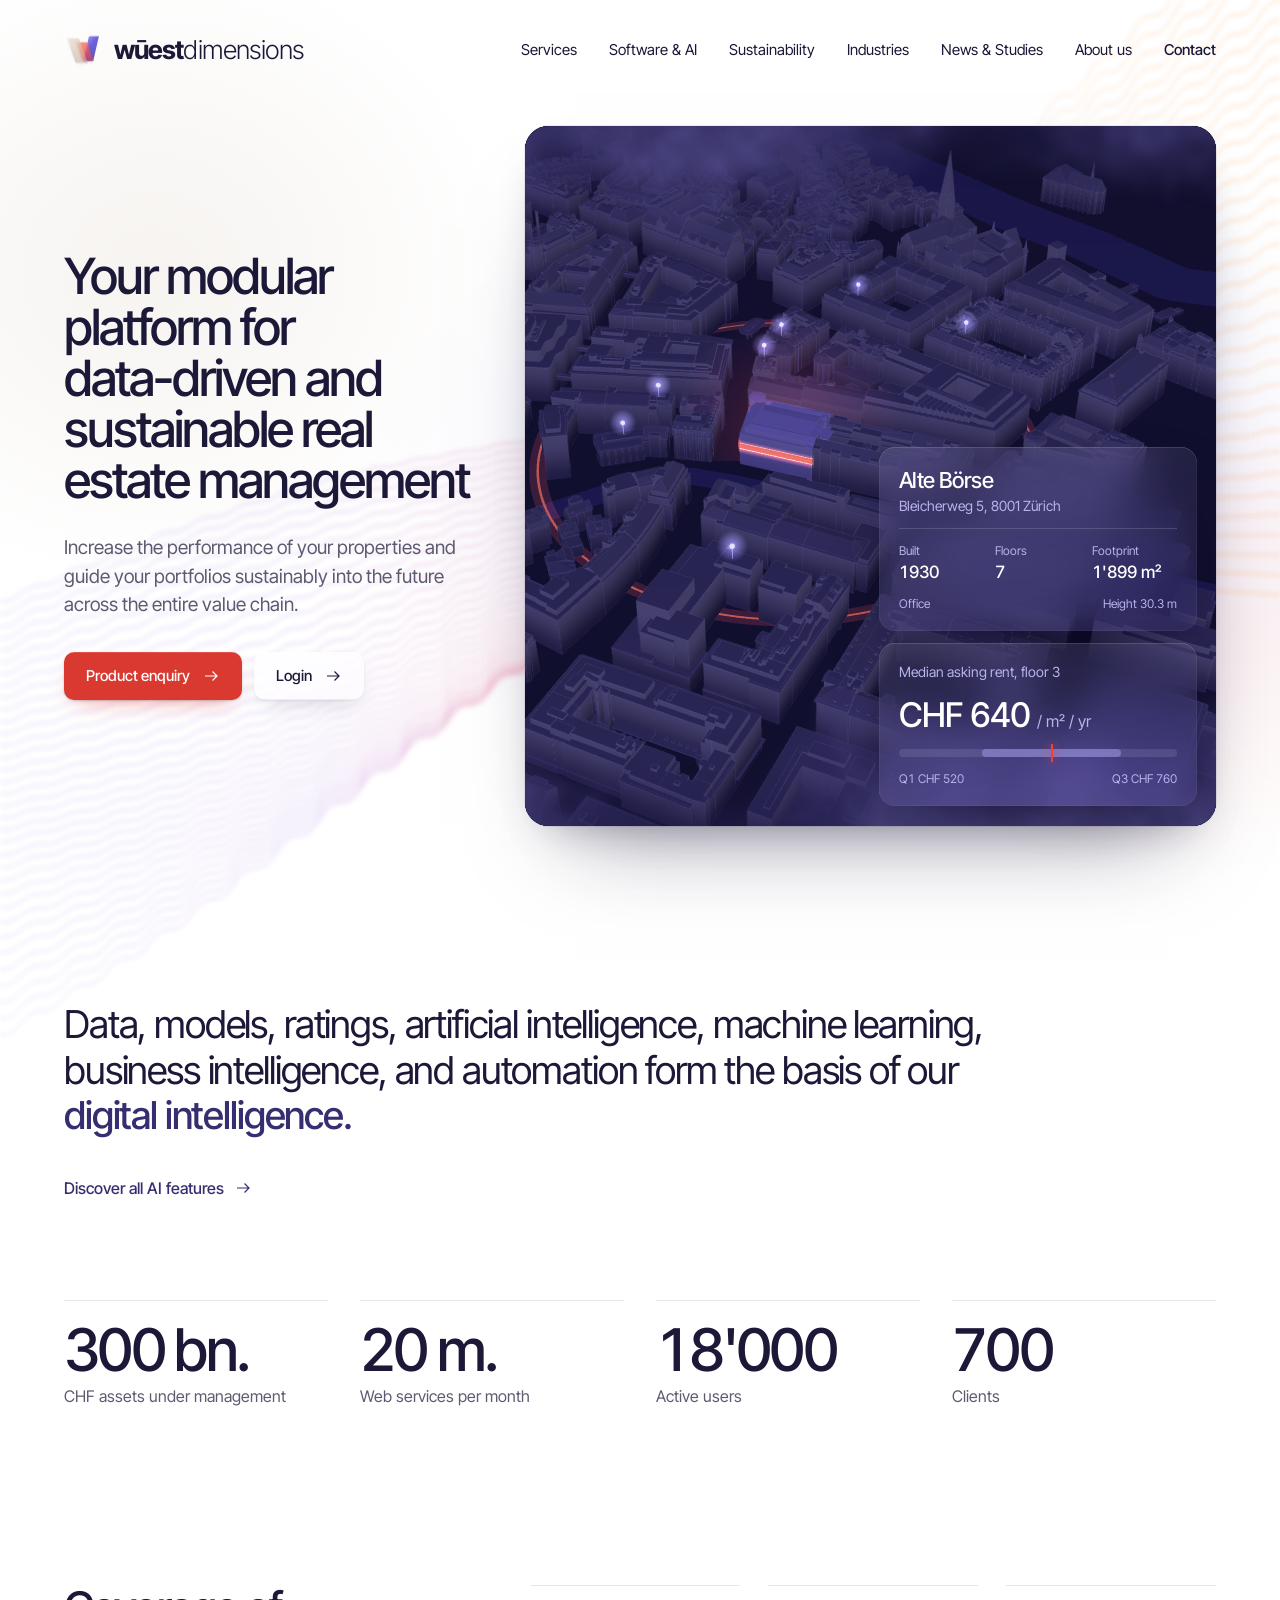
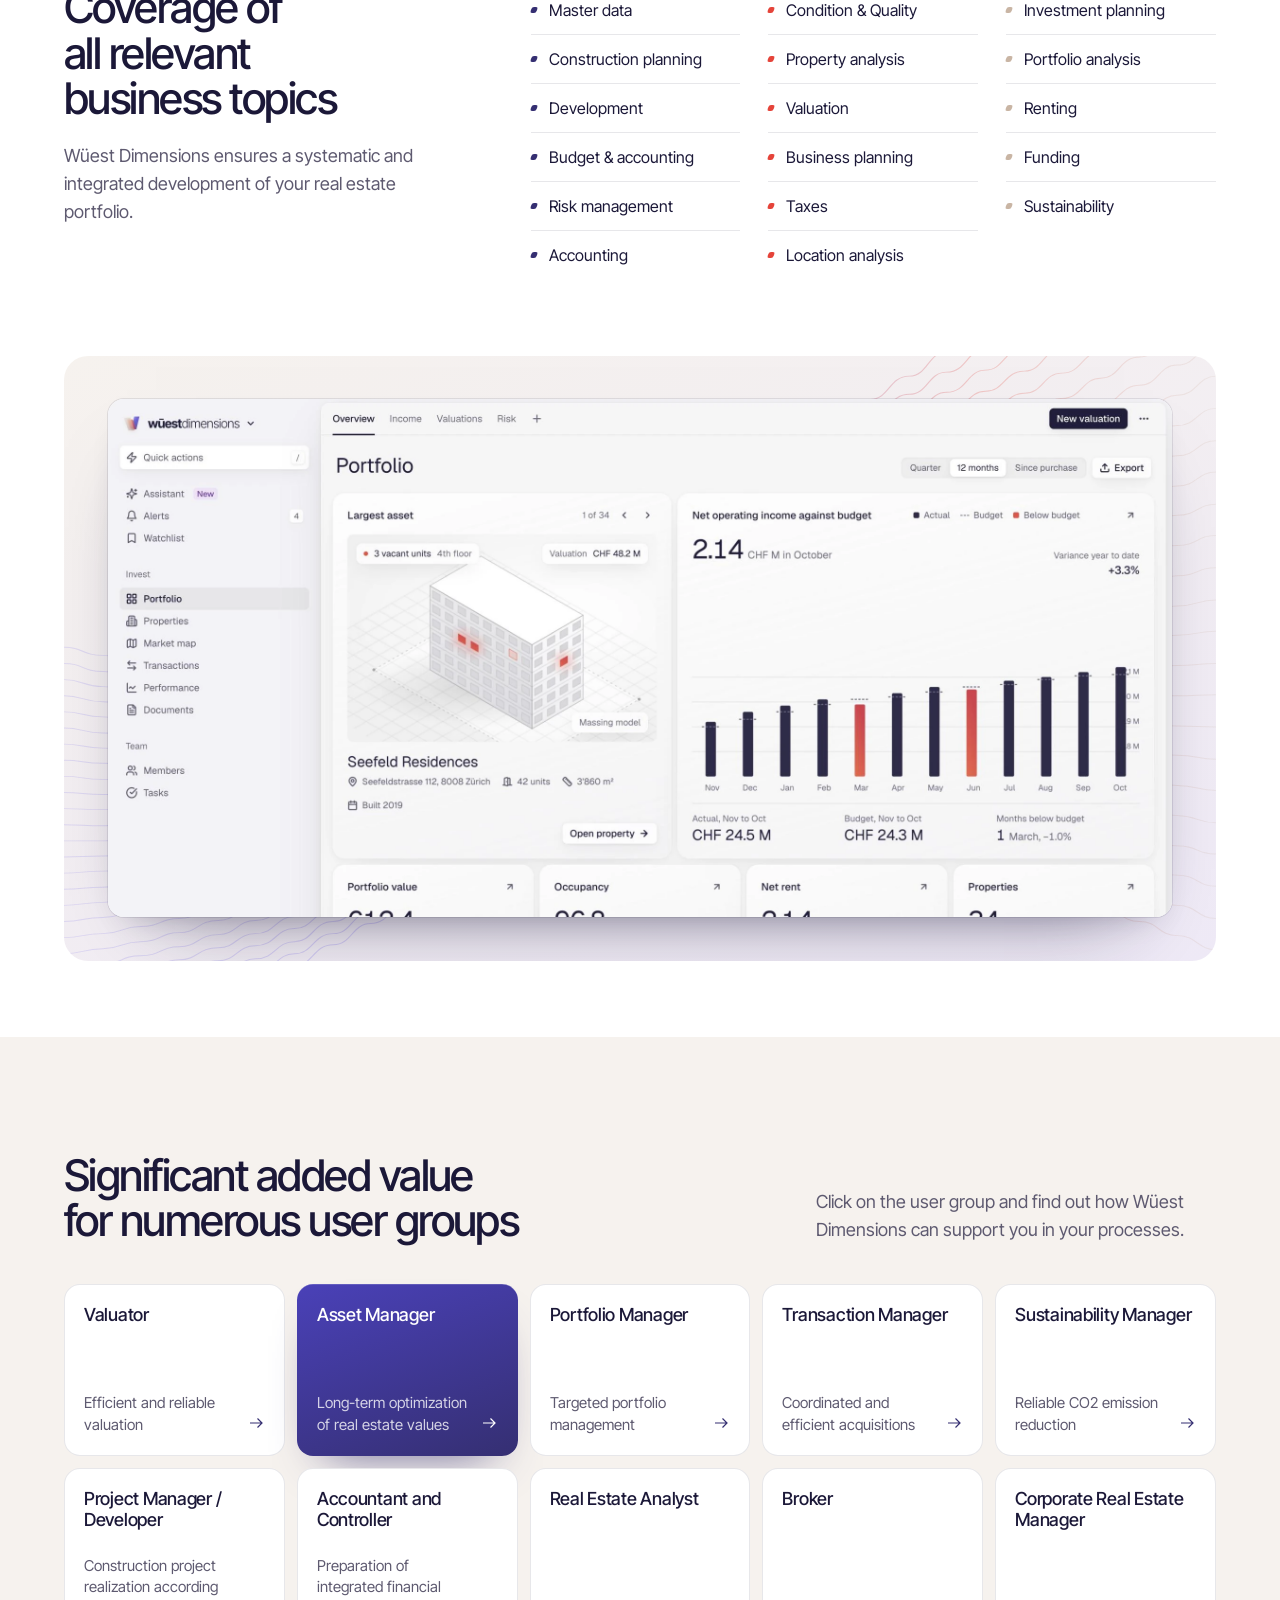
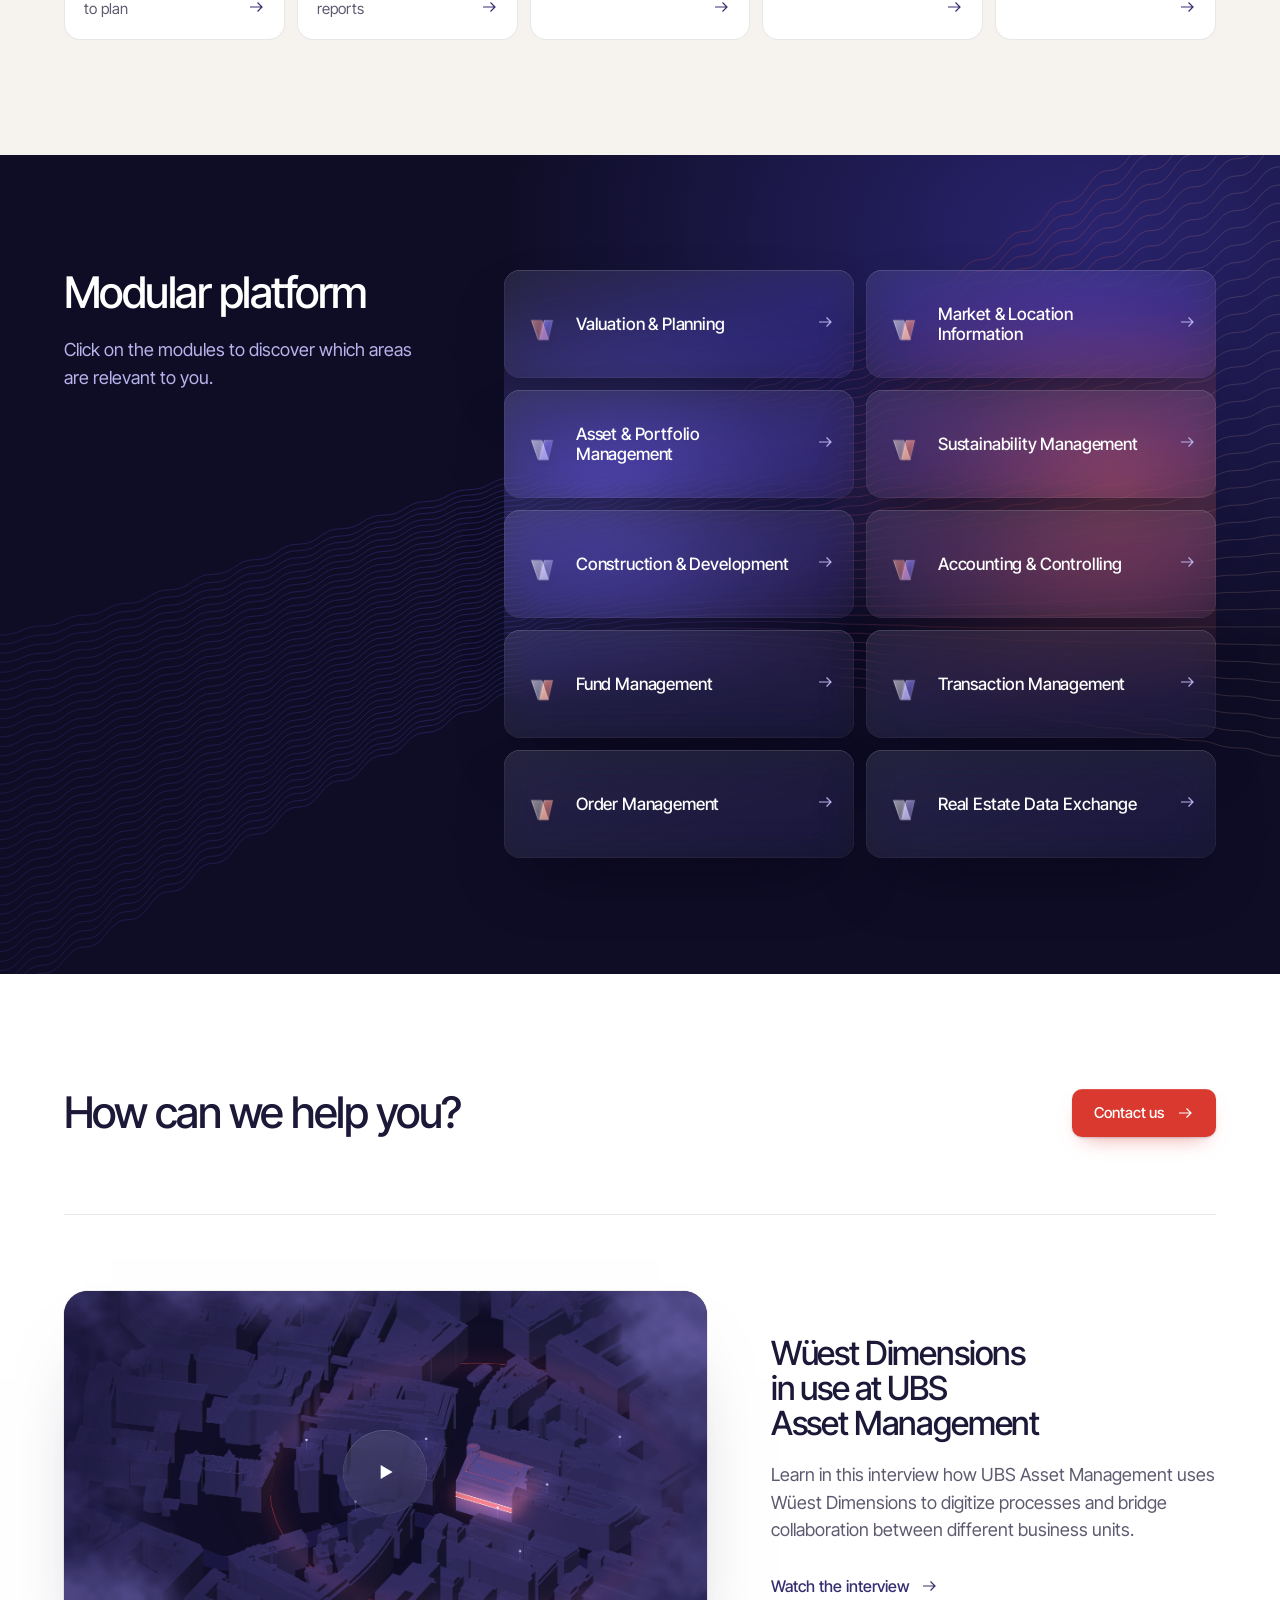
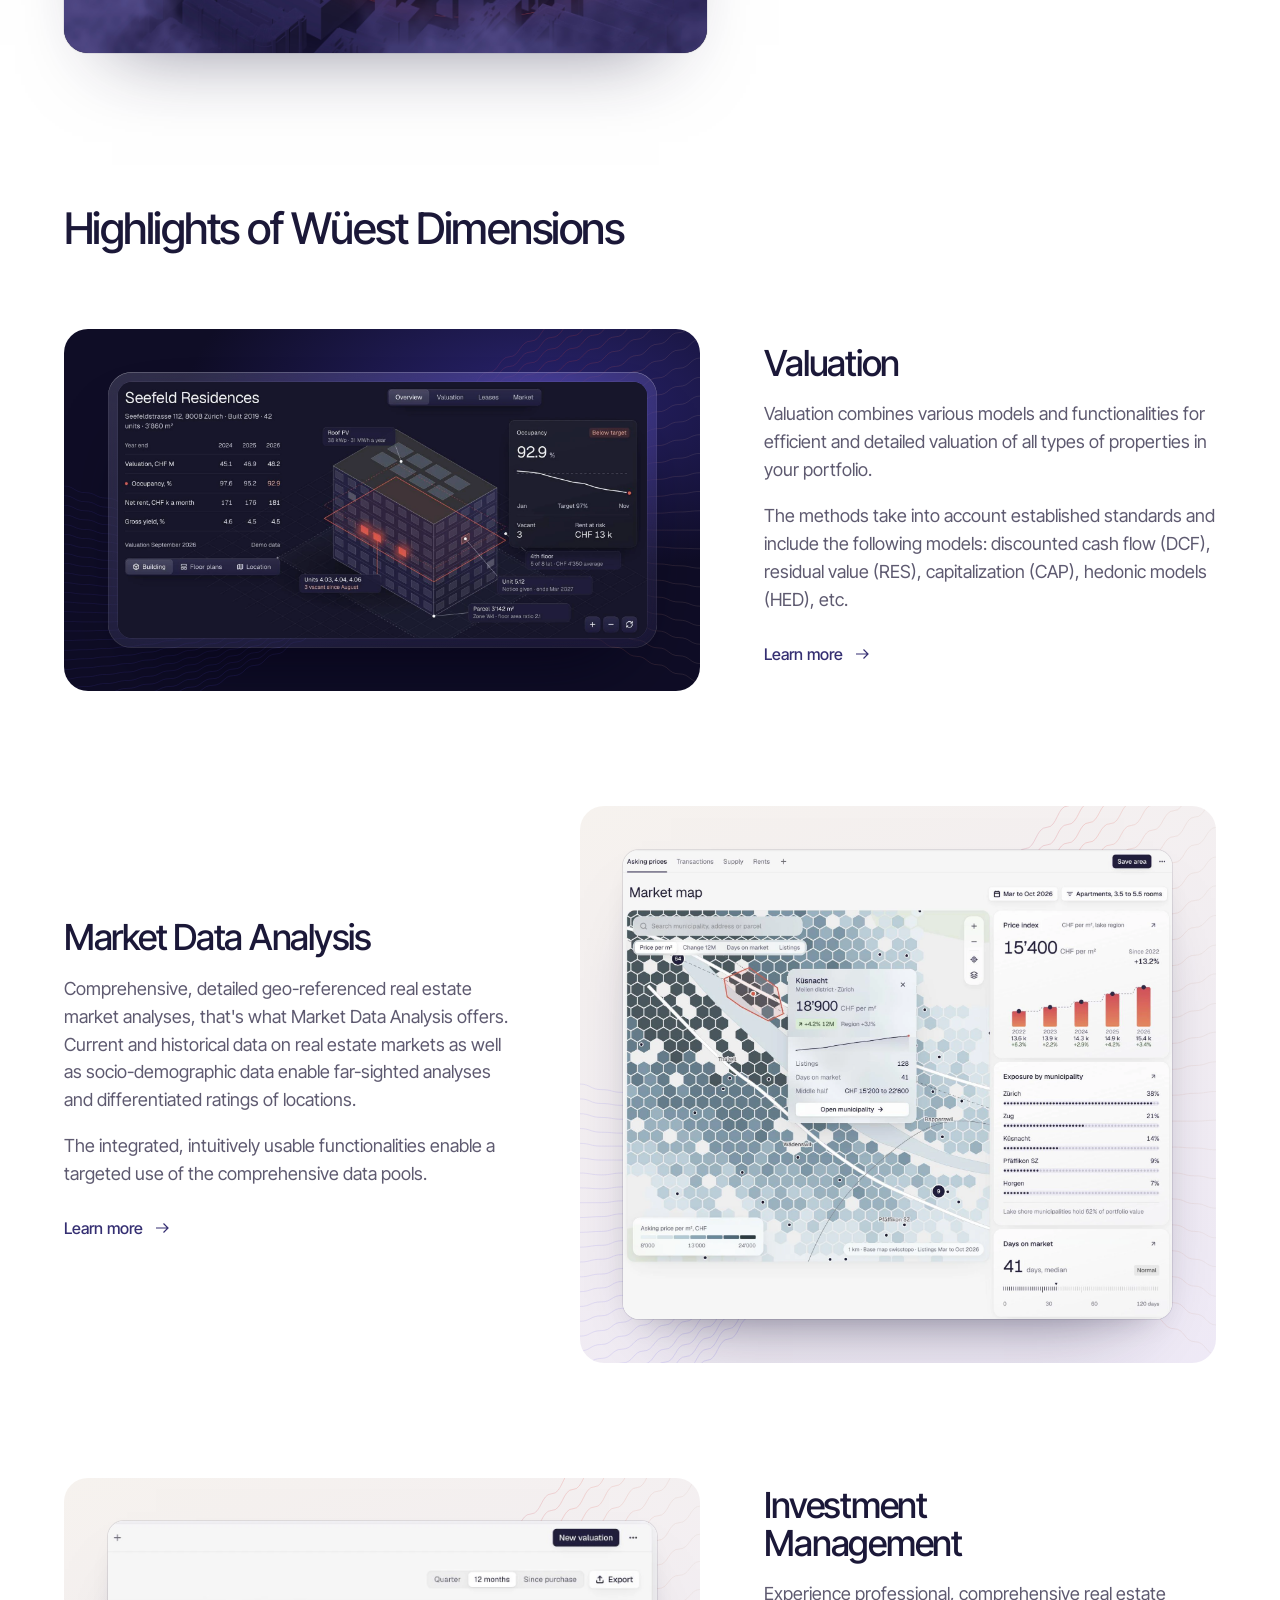
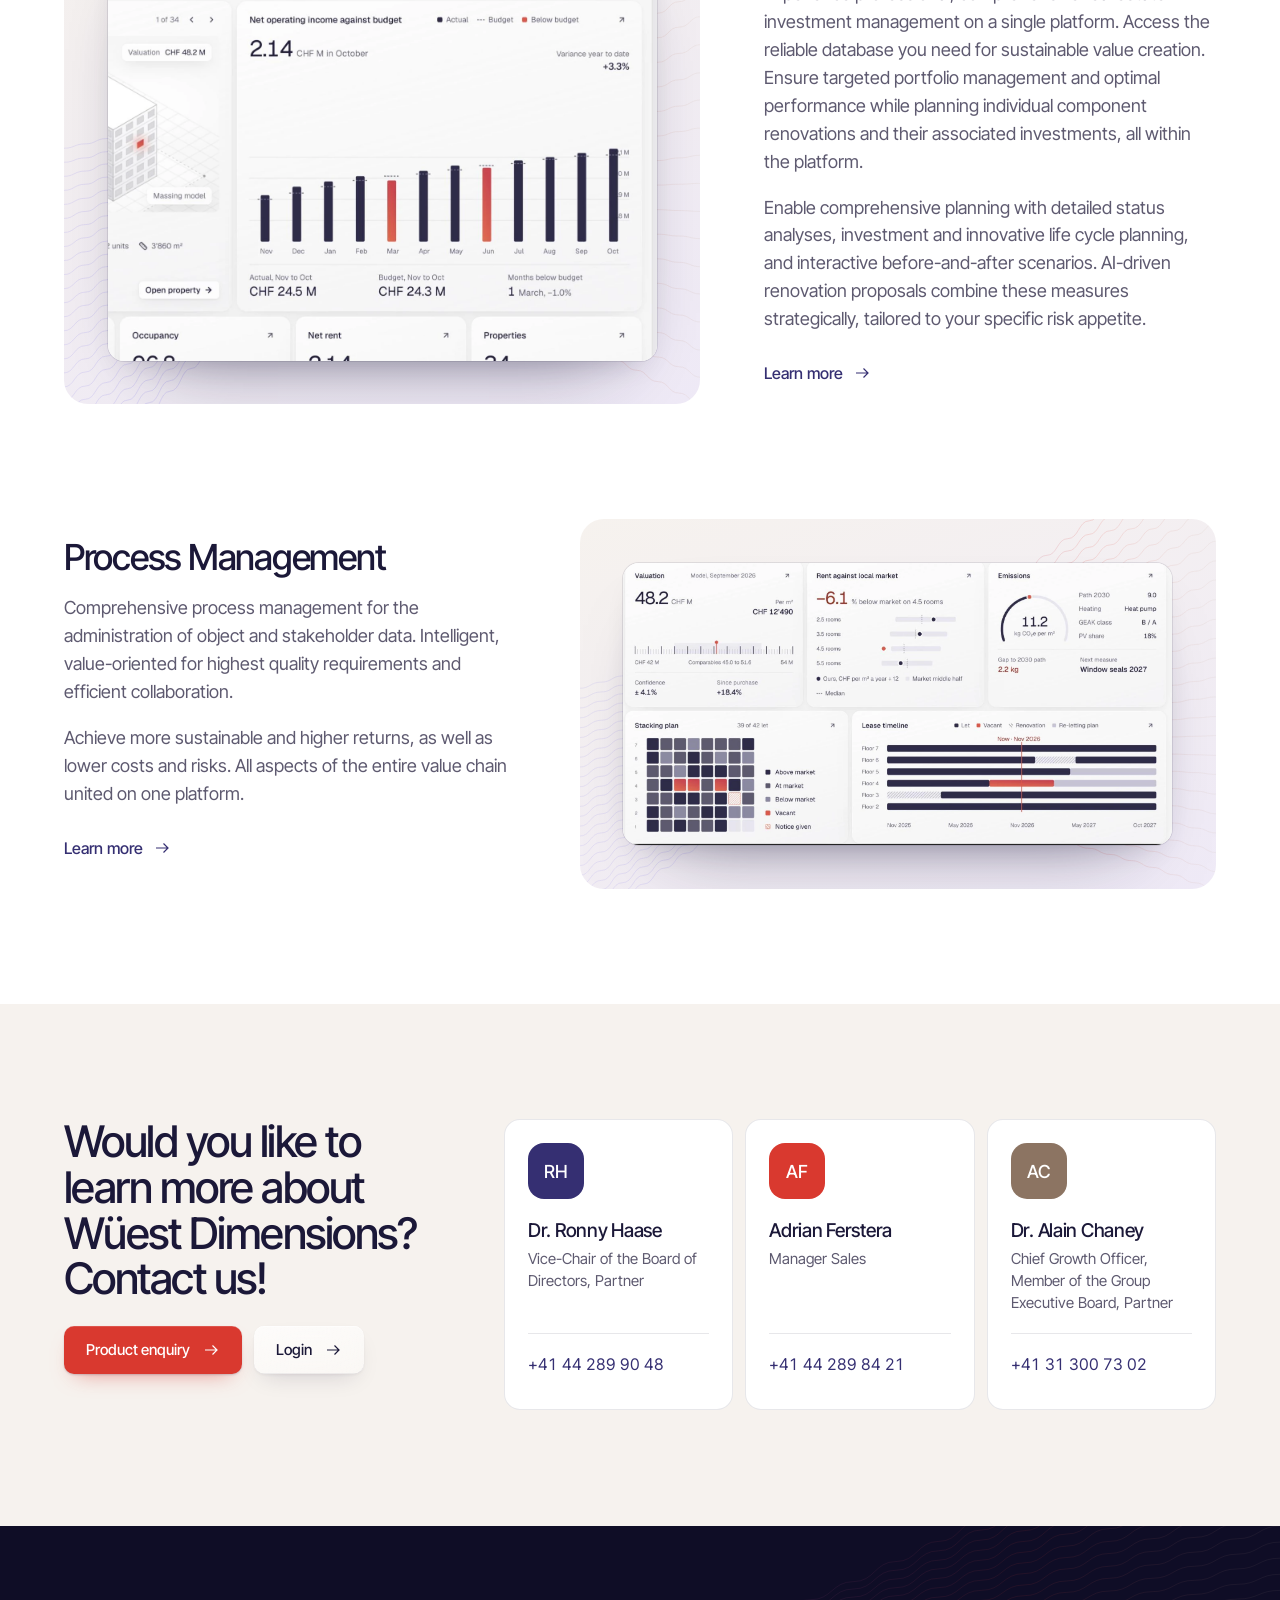
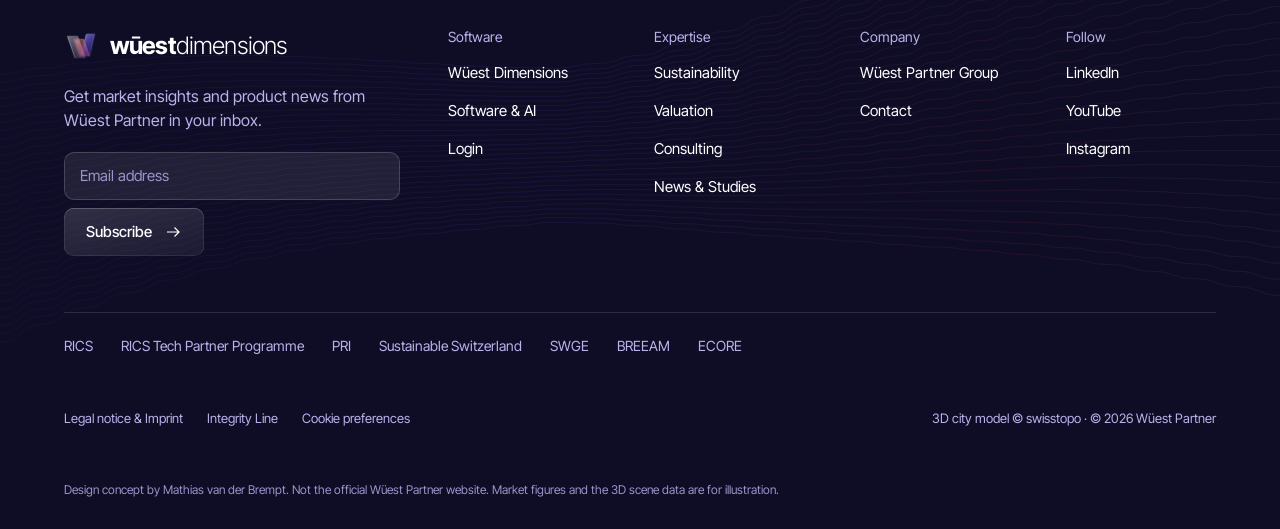
==== index.html @ 635a7821 "Hero band: stronger orange side Co-Authored-By: Claude Opus 5.5 <noreply@anthropic.com> Claude-Sessi" ====
<!doctype html><html lang='en'><head><meta charset='utf-8'><meta name='viewport' content='width=device-width, initial-scale=1'><meta name='robots' content='noindex, nofollow'><title>Wüest Dimensions, design concept</title>
<link href="https://fonts.googleapis.com/css2?family=Inter+Tight:wght@300;400;500;600;700&amp;display=swap" rel="stylesheet">
<style>
body{margin:0}
a{color:#352F72}a:hover{color:#24204F}
.wd-stage{perspective: 1200px}.wd-par{transform: translate3d(calc(var(--px, 0) * -14px), calc(var(--py, 0) * -10px), 0); transition: transform 1.2s cubic-bezier(.2,.7,.2,1); will-change: transform}.wd-scene{animation: wdIn 2.6s cubic-bezier(.2,.7,.2,1) both, wdDrift 30s ease-in-out 2.6s infinite alternate; transform-origin: 40% 50%}@keyframes wdIn{from{opacity: 0; transform: scale(1.12) translate(1.5%, 1%)} to{opacity: 1; transform: scale(1.04)}}@keyframes wdDrift{from{transform: scale(1.04) translate(0, 0)} to{transform: scale(1.07) translate(-1.2%, -0.8%)}}.wd-cards{transform: translate3d(calc(var(--px, 0) * 6px), calc(var(--py, 0) * 4px), 0); transition: transform 1.2s cubic-bezier(.2,.7,.2,1)}.wd-cards > section{animation: wdCard 1.1s cubic-bezier(.2,.7,.2,1) both}.wd-cards > section:nth-child(1){animation-delay: .9s}.wd-cards > section:nth-child(2){animation-delay: 1.1s}@keyframes wdCard{from{opacity: 0; transform: translateY(14px)} to{opacity: 1; transform: none}}@media (prefers-reduced-motion: reduce){.wd-scene,.wd-cards > section{animation: none}.wd-scene{transform: scale(1.04)}.wd-par,.wd-cards{transform: none !important; transition: none}}
@media (max-width: 760px){.wd-stage{height: auto !important}.wd-par{position: relative !important; inset: auto !important}.wd-stage img{position: relative !important; height: 320px !important}.wd-cards{position: static !important; width: auto !important; padding: 12px}.wd-status{position: static !important; padding: 0 12px 12px}}
input::placeholder{color: #9A94C8}
.wd-btn svg{transition: transform .15s ease}.wd-btn:hover svg{transform: translateX(4px)}@media (prefers-reduced-motion: reduce){.wd-btn svg{transition: none}}
</style>
<style>@media (max-width: 760px){.wd-stage{height: 460px !important}}</style></head><body>
<div style="width: 100%; overflow-x: clip; background: #FFFFFF; color: #1B1838; font-family: 'Inter Tight', 'Helvetica Neue', Arial, sans-serif"><div style="position: relative; overflow: visible; width: 100%; min-height: 900px; background: #FFFFFF; color: #1B1838; font-family: 'Inter Tight', 'Helvetica Neue', Arial, sans-serif; display: flex; flex-direction: column"><div aria-hidden="true" style="position: absolute; inset: 0; pointer-events: none; background: radial-gradient(60% 55% at 70% 55%, rgba(97,82,232,0.10), rgba(97,82,232,0) 70%), radial-gradient(35% 40% at 92% 70%, rgba(229,68,58,0.08), rgba(229,68,58,0) 70%), radial-gradient(40% 50% at 12% 30%, rgba(201,181,164,0.16), rgba(201,181,164,0) 70%); "></div><svg class="wd-band" aria-hidden="true" viewBox="0 0 1440 1320" preserveAspectRatio="none" style="position: absolute; inset: 0; width: 100%; height: 100%; display: block; pointer-events: none; opacity: 0.9; height: calc(100% + 420px); z-index: 0; -webkit-mask-image: linear-gradient(to bottom, #000 0, #000 calc(100% - 480px), transparent 100%); mask-image: linear-gradient(to bottom, #000 0, #000 calc(100% - 480px), transparent 100%); filter: blur(2.6px)"><defs><linearGradient id="wdhg" x1="0" y1="0" x2="1" y2="0"><stop offset="0" stop-color="#6152E8" stop-opacity="0.45"/><stop offset="0.24" stop-color="#8E4FE0" stop-opacity="0.6"/><stop offset="0.42" stop-color="#F0506A" stop-opacity="0.7"/><stop offset="0.58" stop-color="#FF7A2E" stop-opacity="0.85"/><stop offset="1" stop-color="#FF8A2E" stop-opacity="0.8"/></linearGradient><linearGradient id="wdhm" gradientUnits="userSpaceOnUse" x1="0" y1="0" x2="1440" y2="0" spreadMethod="repeat"><stop offset="0" stop-color="#fff" stop-opacity="1"/><stop offset="0.35" stop-color="#fff" stop-opacity="0.9"/><stop offset="0.6" stop-color="#fff" stop-opacity="0.12"/><stop offset="0.82" stop-color="#fff" stop-opacity="0.9"/><stop offset="1" stop-color="#fff" stop-opacity="1"/><animateTransform attributeName="gradientTransform" type="translate" from="0 0" to="1440 0" dur="21s" repeatCount="indefinite"/></linearGradient><mask id="wdhk" maskUnits="userSpaceOnUse" x="0" y="0" width="1440" height="1320"><rect x="0" y="-400" width="1440" height="2120" fill="url(#wdhm)"/></mask></defs><g fill="none" stroke="url(#wdhg)" stroke-width="0.9" vector-effect="non-scaling-stroke" mask="url(#wdhk)"><path d="M0,600 C24,600 24,601 48,601 C72,601 72,600 96,600 C120,600 120,599 144,599 C168,599 168,595 192,595 C216,595 216,590 240,590 C264,590 264,582 288,582 C312,582 312,571 336,571 C360,571 360,558 384,558 C408,558 408,543 432,543 C456,543 456,525 480,525 C504,525 504,505 528,505 C552,505 552,483 576,483 C600,483 600,459 624,459 C648,459 648,429 672,429 C696,429 696,394 720,394 C744,394 744,358 768,358 C792,358 792,321 816,321 C840,321 840,285 864,285 C888,285 888,248 912,248 C936,248 936,212 960,212 C984,212 984,176 1008,176 C1032,176 1032,140 1056,140 C1080,140 1080,104 1104,104 C1128,104 1128,68 1152,68 C1176,68 1176,32 1200,32 C1224,32 1224,-6 1248,-6 C1272,-6 1272,-44 1296,-44 C1320,-44 1320,-83 1344,-83 C1368,-83 1368,-123 1392,-123 C1416,-123 1416,-165 1440,-165"><animate attributeName="d" dur="26s" begin="-0.00s" repeatCount="indefinite" calcMode="spline" keyTimes="0;0.33;0.66;1" keySplines="0.45 0 0.55 1;0.45 0 0.55 1;0.45 0 0.55 1" values="M0,600 C24,600 24,601 48,601 C72,601 72,600 96,600 C120,600 120,599 144,599 C168,599 168,595 192,595 C216,595 216,590 240,590 C264,590 264,582 288,582 C312,582 312,571 336,571 C360,571 360,558 384,558 C408,558 408,543 432,543 C456,543 456,525 480,525 C504,525 504,505 528,505 C552,505 552,483 576,483 C600,483 600,459 624,459 C648,459 648,429 672,429 C696,429 696,394 720,394 C744,394 744,358 768,358 C792,358 792,321 816,321 C840,321 840,285 864,285 C888,285 888,248 912,248 C936,248 936,212 960,212 C984,212 984,176 1008,176 C1032,176 1032,140 1056,140 C1080,140 1080,104 1104,104 C1128,104 1128,68 1152,68 C1176,68 1176,32 1200,32 C1224,32 1224,-6 1248,-6 C1272,-6 1272,-44 1296,-44 C1320,-44 1320,-83 1344,-83 C1368,-83 1368,-123 1392,-123 C1416,-123 1416,-165 1440,-165;M0,658 C24,658 24,647 48,647 C72,647 72,633 96,633 C120,633 120,616 144,616 C168,616 168,598 192,598 C216,598 216,577 240,577 C264,577 264,555 288,555 C312,555 312,531 336,531 C360,531 360,507 384,507 C408,507 408,483 432,483 C456,483 456,458 480,458 C504,458 504,435 528,435 C552,435 552,412 576,412 C600,412 600,389 624,389 C648,389 648,362 672,362 C696,362 696,332 720,332 C744,332 744,301 768,301 C792,301 792,270 816,270 C840,270 840,239 864,239 C888,239 888,208 912,208 C936,208 936,175 960,175 C984,175 984,142 1008,142 C1032,142 1032,108 1056,108 C1080,108 1080,73 1104,73 C1128,73 1128,36 1152,36 C1176,36 1176,-2 1200,-2 C1224,-2 1224,-42 1248,-42 C1272,-42 1272,-84 1296,-84 C1320,-84 1320,-127 1344,-127 C1368,-127 1368,-170 1392,-170 C1416,-170 1416,-215 1440,-215;M0,602 C24,602 24,584 48,584 C72,584 72,565 96,565 C120,565 120,547 144,547 C168,547 168,529 192,529 C216,529 216,513 240,513 C264,513 264,498 288,498 C312,498 312,485 336,485 C360,485 360,473 384,473 C408,473 408,463 432,463 C456,463 456,455 480,455 C504,455 504,448 528,448 C552,448 552,441 576,441 C600,441 600,434 624,434 C648,434 648,420 672,420 C696,420 696,403 720,403 C744,403 744,382 768,382 C792,382 792,359 816,359 C840,359 840,334 864,334 C888,334 888,307 912,307 C936,307 936,277 960,277 C984,277 984,245 1008,245 C1032,245 1032,210 1056,210 C1080,210 1080,175 1104,175 C1128,175 1128,137 1152,137 C1176,137 1176,98 1200,98 C1224,98 1224,59 1248,59 C1272,59 1272,19 1296,19 C1320,19 1320,-21 1344,-21 C1368,-21 1368,-62 1392,-62 C1416,-62 1416,-102 1440,-102;M0,600 C24,600 24,601 48,601 C72,601 72,600 96,600 C120,600 120,599 144,599 C168,599 168,595 192,595 C216,595 216,590 240,590 C264,590 264,582 288,582 C312,582 312,571 336,571 C360,571 360,558 384,558 C408,558 408,543 432,543 C456,543 456,525 480,525 C504,525 504,505 528,505 C552,505 552,483 576,483 C600,483 600,459 624,459 C648,459 648,429 672,429 C696,429 696,394 720,394 C744,394 744,358 768,358 C792,358 792,321 816,321 C840,321 840,285 864,285 C888,285 888,248 912,248 C936,248 936,212 960,212 C984,212 984,176 1008,176 C1032,176 1032,140 1056,140 C1080,140 1080,104 1104,104 C1128,104 1128,68 1152,68 C1176,68 1176,32 1200,32 C1224,32 1224,-6 1248,-6 C1272,-6 1272,-44 1296,-44 C1320,-44 1320,-83 1344,-83 C1368,-83 1368,-123 1392,-123 C1416,-123 1416,-165 1440,-165"/></path><path d="M0,612 C24,612 24,612 48,612 C72,612 72,611 96,611 C120,611 120,609 144,609 C168,609 168,605 192,605 C216,605 216,599 240,599 C264,599 264,591 288,591 C312,591 312,580 336,580 C360,580 360,567 384,567 C408,567 408,551 432,551 C456,551 456,532 480,532 C504,532 504,512 528,512 C552,512 552,490 576,490 C600,490 600,466 624,466 C648,466 648,436 672,436 C696,436 696,402 720,402 C744,402 744,366 768,366 C792,366 792,331 816,331 C840,331 840,295 864,295 C888,295 888,259 912,259 C936,259 936,223 960,223 C984,223 984,188 1008,188 C1032,188 1032,154 1056,154 C1080,154 1080,119 1104,119 C1128,119 1128,84 1152,84 C1176,84 1176,49 1200,49 C1224,49 1224,13 1248,13 C1272,13 1272,-24 1296,-24 C1320,-24 1320,-61 1344,-61 C1368,-61 1368,-100 1392,-100 C1416,-100 1416,-141 1440,-141"><animate attributeName="d" dur="26s" begin="-0.37s" repeatCount="indefinite" calcMode="spline" keyTimes="0;0.33;0.66;1" keySplines="0.45 0 0.55 1;0.45 0 0.55 1;0.45 0 0.55 1" values="M0,612 C24,612 24,612 48,612 C72,612 72,611 96,611 C120,611 120,609 144,609 C168,609 168,605 192,605 C216,605 216,599 240,599 C264,599 264,591 288,591 C312,591 312,580 336,580 C360,580 360,567 384,567 C408,567 408,551 432,551 C456,551 456,532 480,532 C504,532 504,512 528,512 C552,512 552,490 576,490 C600,490 600,466 624,466 C648,466 648,436 672,436 C696,436 696,402 720,402 C744,402 744,366 768,366 C792,366 792,331 816,331 C840,331 840,295 864,295 C888,295 888,259 912,259 C936,259 936,223 960,223 C984,223 984,188 1008,188 C1032,188 1032,154 1056,154 C1080,154 1080,119 1104,119 C1128,119 1128,84 1152,84 C1176,84 1176,49 1200,49 C1224,49 1224,13 1248,13 C1272,13 1272,-24 1296,-24 C1320,-24 1320,-61 1344,-61 C1368,-61 1368,-100 1392,-100 C1416,-100 1416,-141 1440,-141;M0,670 C24,670 24,658 48,658 C72,658 72,644 96,644 C120,644 120,627 144,627 C168,627 168,608 192,608 C216,608 216,587 240,587 C264,587 264,564 288,564 C312,564 312,540 336,540 C360,540 360,515 384,515 C408,515 408,491 432,491 C456,491 456,466 480,466 C504,466 504,442 528,442 C552,442 552,419 576,419 C600,419 600,396 624,396 C648,396 648,369 672,369 C696,369 696,339 720,339 C744,339 744,309 768,309 C792,309 792,279 816,279 C840,279 840,249 864,249 C888,249 888,218 912,218 C936,218 936,187 960,187 C984,187 984,155 1008,155 C1032,155 1032,122 1056,122 C1080,122 1080,88 1104,88 C1128,88 1128,52 1152,52 C1176,52 1176,15 1200,15 C1224,15 1224,-24 1248,-24 C1272,-24 1272,-64 1296,-64 C1320,-64 1320,-105 1344,-105 C1368,-105 1368,-148 1392,-148 C1416,-148 1416,-191 1440,-191;M0,614 C24,614 24,595 48,595 C72,595 72,576 96,576 C120,576 120,557 144,557 C168,557 168,539 192,539 C216,539 216,522 240,522 C264,522 264,507 288,507 C312,507 312,493 336,493 C360,493 360,482 384,482 C408,482 408,471 432,471 C456,471 456,463 480,463 C504,463 504,455 528,455 C552,455 552,448 576,448 C600,448 600,440 624,440 C648,440 648,428 672,428 C696,428 696,410 720,410 C744,410 744,391 768,391 C792,391 792,369 816,369 C840,369 840,344 864,344 C888,344 888,318 912,318 C936,318 936,289 960,289 C984,289 984,257 1008,257 C1032,257 1032,224 1056,224 C1080,224 1080,189 1104,189 C1128,189 1128,153 1152,153 C1176,153 1176,116 1200,116 C1224,116 1224,77 1248,77 C1272,77 1272,39 1296,39 C1320,39 1320,-0 1344,-0 C1368,-0 1368,-39 1392,-39 C1416,-39 1416,-78 1440,-78;M0,612 C24,612 24,612 48,612 C72,612 72,611 96,611 C120,611 120,609 144,609 C168,609 168,605 192,605 C216,605 216,599 240,599 C264,599 264,591 288,591 C312,591 312,580 336,580 C360,580 360,567 384,567 C408,567 408,551 432,551 C456,551 456,532 480,532 C504,532 504,512 528,512 C552,512 552,490 576,490 C600,490 600,466 624,466 C648,466 648,436 672,436 C696,436 696,402 720,402 C744,402 744,366 768,366 C792,366 792,331 816,331 C840,331 840,295 864,295 C888,295 888,259 912,259 C936,259 936,223 960,223 C984,223 984,188 1008,188 C1032,188 1032,154 1056,154 C1080,154 1080,119 1104,119 C1128,119 1128,84 1152,84 C1176,84 1176,49 1200,49 C1224,49 1224,13 1248,13 C1272,13 1272,-24 1296,-24 C1320,-24 1320,-61 1344,-61 C1368,-61 1368,-100 1392,-100 C1416,-100 1416,-141 1440,-141"/></path><path d="M0,624 C24,624 24,624 48,624 C72,624 72,622 96,622 C120,622 120,620 144,620 C168,620 168,616 192,616 C216,616 216,609 240,609 C264,609 264,600 288,600 C312,600 312,589 336,589 C360,589 360,575 384,575 C408,575 408,559 432,559 C456,559 456,540 480,540 C504,540 504,519 528,519 C552,519 552,497 576,497 C600,497 600,473 624,473 C648,473 648,443 672,443 C696,443 696,410 720,410 C744,410 744,375 768,375 C792,375 792,340 816,340 C840,340 840,304 864,304 C888,304 888,270 912,270 C936,270 936,235 960,235 C984,235 984,201 1008,201 C1032,201 1032,167 1056,167 C1080,167 1080,134 1104,134 C1128,134 1128,100 1152,100 C1176,100 1176,66 1200,66 C1224,66 1224,32 1248,32 C1272,32 1272,-4 1296,-4 C1320,-4 1320,-40 1344,-40 C1368,-40 1368,-78 1392,-78 C1416,-78 1416,-117 1440,-117"><animate attributeName="d" dur="26s" begin="-0.74s" repeatCount="indefinite" calcMode="spline" keyTimes="0;0.33;0.66;1" keySplines="0.45 0 0.55 1;0.45 0 0.55 1;0.45 0 0.55 1" values="M0,624 C24,624 24,624 48,624 C72,624 72,622 96,622 C120,622 120,620 144,620 C168,620 168,616 192,616 C216,616 216,609 240,609 C264,609 264,600 288,600 C312,600 312,589 336,589 C360,589 360,575 384,575 C408,575 408,559 432,559 C456,559 456,540 480,540 C504,540 504,519 528,519 C552,519 552,497 576,497 C600,497 600,473 624,473 C648,473 648,443 672,443 C696,443 696,410 720,410 C744,410 744,375 768,375 C792,375 792,340 816,340 C840,340 840,304 864,304 C888,304 888,270 912,270 C936,270 936,235 960,235 C984,235 984,201 1008,201 C1032,201 1032,167 1056,167 C1080,167 1080,134 1104,134 C1128,134 1128,100 1152,100 C1176,100 1176,66 1200,66 C1224,66 1224,32 1248,32 C1272,32 1272,-4 1296,-4 C1320,-4 1320,-40 1344,-40 C1368,-40 1368,-78 1392,-78 C1416,-78 1416,-117 1440,-117;M0,682 C24,682 24,670 48,670 C72,670 72,655 96,655 C120,655 120,638 144,638 C168,638 168,618 192,618 C216,618 216,596 240,596 C264,596 264,573 288,573 C312,573 312,549 336,549 C360,549 360,524 384,524 C408,524 408,499 432,499 C456,499 456,474 480,474 C504,474 504,449 528,449 C552,449 552,426 576,426 C600,426 600,403 624,403 C648,403 648,376 672,376 C696,376 696,347 720,347 C744,347 744,318 768,318 C792,318 792,288 816,288 C840,288 840,259 864,259 C888,259 888,229 912,229 C936,229 936,199 960,199 C984,199 984,168 1008,168 C1032,168 1032,136 1056,136 C1080,136 1080,103 1104,103 C1128,103 1128,68 1152,68 C1176,68 1176,32 1200,32 C1224,32 1224,-5 1248,-5 C1272,-5 1272,-44 1296,-44 C1320,-44 1320,-84 1344,-84 C1368,-84 1368,-125 1392,-125 C1416,-125 1416,-167 1440,-167;M0,627 C24,627 24,607 48,607 C72,607 72,587 96,587 C120,587 120,568 144,568 C168,568 168,549 192,549 C216,549 216,532 240,532 C264,532 264,516 288,516 C312,516 312,502 336,502 C360,502 360,490 384,490 C408,490 408,479 432,479 C456,479 456,470 480,470 C504,470 504,462 528,462 C552,462 552,455 576,455 C600,455 600,447 624,447 C648,447 648,435 672,435 C696,435 696,418 720,418 C744,418 744,399 768,399 C792,399 792,378 816,378 C840,378 840,354 864,354 C888,354 888,328 912,328 C936,328 936,300 960,300 C984,300 984,270 1008,270 C1032,270 1032,238 1056,238 C1080,238 1080,204 1104,204 C1128,204 1128,169 1152,169 C1176,169 1176,133 1200,133 C1224,133 1224,96 1248,96 C1272,96 1272,59 1296,59 C1320,59 1320,21 1344,21 C1368,21 1368,-17 1392,-17 C1416,-17 1416,-54 1440,-54;M0,624 C24,624 24,624 48,624 C72,624 72,622 96,622 C120,622 120,620 144,620 C168,620 168,616 192,616 C216,616 216,609 240,609 C264,609 264,600 288,600 C312,600 312,589 336,589 C360,589 360,575 384,575 C408,575 408,559 432,559 C456,559 456,540 480,540 C504,540 504,519 528,519 C552,519 552,497 576,497 C600,497 600,473 624,473 C648,473 648,443 672,443 C696,443 696,410 720,410 C744,410 744,375 768,375 C792,375 792,340 816,340 C840,340 840,304 864,304 C888,304 888,270 912,270 C936,270 936,235 960,235 C984,235 984,201 1008,201 C1032,201 1032,167 1056,167 C1080,167 1080,134 1104,134 C1128,134 1128,100 1152,100 C1176,100 1176,66 1200,66 C1224,66 1224,32 1248,32 C1272,32 1272,-4 1296,-4 C1320,-4 1320,-40 1344,-40 C1368,-40 1368,-78 1392,-78 C1416,-78 1416,-117 1440,-117"/></path><path d="M0,636 C24,636 24,635 48,635 C72,635 72,634 96,634 C120,634 120,630 144,630 C168,630 168,626 192,626 C216,626 216,619 240,619 C264,619 264,609 288,609 C312,609 312,598 336,598 C360,598 360,583 384,583 C408,583 408,567 432,567 C456,567 456,548 480,548 C504,548 504,527 528,527 C552,527 552,504 576,504 C600,504 600,480 624,480 C648,480 648,450 672,450 C696,450 696,417 720,417 C744,417 744,383 768,383 C792,383 792,349 816,349 C840,349 840,314 864,314 C888,314 888,280 912,280 C936,280 936,247 960,247 C984,247 984,214 1008,214 C1032,214 1032,181 1056,181 C1080,181 1080,149 1104,149 C1128,149 1128,116 1152,116 C1176,116 1176,84 1200,84 C1224,84 1224,50 1248,50 C1272,50 1272,16 1296,16 C1320,16 1320,-19 1344,-19 C1368,-19 1368,-55 1392,-55 C1416,-55 1416,-93 1440,-93"><animate attributeName="d" dur="26s" begin="-1.11s" repeatCount="indefinite" calcMode="spline" keyTimes="0;0.33;0.66;1" keySplines="0.45 0 0.55 1;0.45 0 0.55 1;0.45 0 0.55 1" values="M0,636 C24,636 24,635 48,635 C72,635 72,634 96,634 C120,634 120,630 144,630 C168,630 168,626 192,626 C216,626 216,619 240,619 C264,619 264,609 288,609 C312,609 312,598 336,598 C360,598 360,583 384,583 C408,583 408,567 432,567 C456,567 456,548 480,548 C504,548 504,527 528,527 C552,527 552,504 576,504 C600,504 600,480 624,480 C648,480 648,450 672,450 C696,450 696,417 720,417 C744,417 744,383 768,383 C792,383 792,349 816,349 C840,349 840,314 864,314 C888,314 888,280 912,280 C936,280 936,247 960,247 C984,247 984,214 1008,214 C1032,214 1032,181 1056,181 C1080,181 1080,149 1104,149 C1128,149 1128,116 1152,116 C1176,116 1176,84 1200,84 C1224,84 1224,50 1248,50 C1272,50 1272,16 1296,16 C1320,16 1320,-19 1344,-19 C1368,-19 1368,-55 1392,-55 C1416,-55 1416,-93 1440,-93;M0,694 C24,694 24,682 48,682 C72,682 72,666 96,666 C120,666 120,648 144,648 C168,648 168,628 192,628 C216,628 216,606 240,606 C264,606 264,582 288,582 C312,582 312,557 336,557 C360,557 360,532 384,532 C408,532 408,507 432,507 C456,507 456,481 480,481 C504,481 504,457 528,457 C552,457 552,433 576,433 C600,433 600,410 624,410 C648,410 648,383 672,383 C696,383 696,355 720,355 C744,355 744,326 768,326 C792,326 792,297 816,297 C840,297 840,269 864,269 C888,269 888,240 912,240 C936,240 936,211 960,211 C984,211 984,181 1008,181 C1032,181 1032,150 1056,150 C1080,150 1080,118 1104,118 C1128,118 1128,84 1152,84 C1176,84 1176,49 1200,49 C1224,49 1224,13 1248,13 C1272,13 1272,-24 1296,-24 C1320,-24 1320,-63 1344,-63 C1368,-63 1368,-103 1392,-103 C1416,-103 1416,-143 1440,-143;M0,639 C24,639 24,619 48,619 C72,619 72,598 96,598 C120,598 120,578 144,578 C168,578 168,559 192,559 C216,559 216,542 240,542 C264,542 264,525 288,525 C312,525 312,511 336,511 C360,511 360,498 384,498 C408,498 408,487 432,487 C456,487 456,478 480,478 C504,478 504,470 528,470 C552,470 552,462 576,462 C600,462 600,454 624,454 C648,454 648,442 672,442 C696,442 696,426 720,426 C744,426 744,407 768,407 C792,407 792,387 816,387 C840,387 840,364 864,364 C888,364 888,339 912,339 C936,339 936,312 960,312 C984,312 984,283 1008,283 C1032,283 1032,252 1056,252 C1080,252 1080,219 1104,219 C1128,219 1128,185 1152,185 C1176,185 1176,150 1200,150 C1224,150 1224,115 1248,115 C1272,115 1272,78 1296,78 C1320,78 1320,42 1344,42 C1368,42 1368,6 1392,6 C1416,6 1416,-30 1440,-30;M0,636 C24,636 24,635 48,635 C72,635 72,634 96,634 C120,634 120,630 144,630 C168,630 168,626 192,626 C216,626 216,619 240,619 C264,619 264,609 288,609 C312,609 312,598 336,598 C360,598 360,583 384,583 C408,583 408,567 432,567 C456,567 456,548 480,548 C504,548 504,527 528,527 C552,527 552,504 576,504 C600,504 600,480 624,480 C648,480 648,450 672,450 C696,450 696,417 720,417 C744,417 744,383 768,383 C792,383 792,349 816,349 C840,349 840,314 864,314 C888,314 888,280 912,280 C936,280 936,247 960,247 C984,247 984,214 1008,214 C1032,214 1032,181 1056,181 C1080,181 1080,149 1104,149 C1128,149 1128,116 1152,116 C1176,116 1176,84 1200,84 C1224,84 1224,50 1248,50 C1272,50 1272,16 1296,16 C1320,16 1320,-19 1344,-19 C1368,-19 1368,-55 1392,-55 C1416,-55 1416,-93 1440,-93"/></path><path d="M0,648 C24,648 24,647 48,647 C72,647 72,645 96,645 C120,645 120,641 144,641 C168,641 168,636 192,636 C216,636 216,628 240,628 C264,628 264,619 288,619 C312,619 312,606 336,606 C360,606 360,592 384,592 C408,592 408,575 432,575 C456,575 456,555 480,555 C504,555 504,534 528,534 C552,534 552,511 576,511 C600,511 600,487 624,487 C648,487 648,458 672,458 C696,458 696,425 720,425 C744,425 744,392 768,392 C792,392 792,358 816,358 C840,358 840,324 864,324 C888,324 888,291 912,291 C936,291 936,259 960,259 C984,259 984,227 1008,227 C1032,227 1032,195 1056,195 C1080,195 1080,164 1104,164 C1128,164 1128,132 1152,132 C1176,132 1176,101 1200,101 C1224,101 1224,69 1248,69 C1272,69 1272,36 1296,36 C1320,36 1320,2 1344,2 C1368,2 1368,-33 1392,-33 C1416,-33 1416,-69 1440,-69"><animate attributeName="d" dur="26s" begin="-1.48s" repeatCount="indefinite" calcMode="spline" keyTimes="0;0.33;0.66;1" keySplines="0.45 0 0.55 1;0.45 0 0.55 1;0.45 0 0.55 1" values="M0,648 C24,648 24,647 48,647 C72,647 72,645 96,645 C120,645 120,641 144,641 C168,641 168,636 192,636 C216,636 216,628 240,628 C264,628 264,619 288,619 C312,619 312,606 336,606 C360,606 360,592 384,592 C408,592 408,575 432,575 C456,575 456,555 480,555 C504,555 504,534 528,534 C552,534 552,511 576,511 C600,511 600,487 624,487 C648,487 648,458 672,458 C696,458 696,425 720,425 C744,425 744,392 768,392 C792,392 792,358 816,358 C840,358 840,324 864,324 C888,324 888,291 912,291 C936,291 936,259 960,259 C984,259 984,227 1008,227 C1032,227 1032,195 1056,195 C1080,195 1080,164 1104,164 C1128,164 1128,132 1152,132 C1176,132 1176,101 1200,101 C1224,101 1224,69 1248,69 C1272,69 1272,36 1296,36 C1320,36 1320,2 1344,2 C1368,2 1368,-33 1392,-33 C1416,-33 1416,-69 1440,-69;M0,707 C24,707 24,693 48,693 C72,693 72,677 96,677 C120,677 120,659 144,659 C168,659 168,638 192,638 C216,638 216,615 240,615 C264,615 264,591 288,591 C312,591 312,566 336,566 C360,566 360,540 384,540 C408,540 408,515 432,515 C456,515 456,489 480,489 C504,489 504,464 528,464 C552,464 552,440 576,440 C600,440 600,417 624,417 C648,417 648,391 672,391 C696,391 696,362 720,362 C744,362 744,334 768,334 C792,334 792,306 816,306 C840,306 840,279 864,279 C888,279 888,251 912,251 C936,251 936,222 960,222 C984,222 984,194 1008,194 C1032,194 1032,164 1056,164 C1080,164 1080,133 1104,133 C1128,133 1128,100 1152,100 C1176,100 1176,67 1200,67 C1224,67 1224,32 1248,32 C1272,32 1272,-4 1296,-4 C1320,-4 1320,-42 1344,-42 C1368,-42 1368,-80 1392,-80 C1416,-80 1416,-119 1440,-119;M0,651 C24,651 24,630 48,630 C72,630 72,609 96,609 C120,609 120,589 144,589 C168,589 168,569 192,569 C216,569 216,551 240,551 C264,551 264,535 288,535 C312,535 312,520 336,520 C360,520 360,507 384,507 C408,507 408,495 432,495 C456,495 456,486 480,486 C504,486 504,477 528,477 C552,477 552,469 576,469 C600,469 600,461 624,461 C648,461 648,449 672,449 C696,449 696,433 720,433 C744,433 744,416 768,416 C792,416 792,396 816,396 C840,396 840,374 864,374 C888,374 888,350 912,350 C936,350 936,324 960,324 C984,324 984,296 1008,296 C1032,296 1032,266 1056,266 C1080,266 1080,234 1104,234 C1128,234 1128,201 1152,201 C1176,201 1176,168 1200,168 C1224,168 1224,133 1248,133 C1272,133 1272,98 1296,98 C1320,98 1320,63 1344,63 C1368,63 1368,28 1392,28 C1416,28 1416,-6 1440,-6;M0,648 C24,648 24,647 48,647 C72,647 72,645 96,645 C120,645 120,641 144,641 C168,641 168,636 192,636 C216,636 216,628 240,628 C264,628 264,619 288,619 C312,619 312,606 336,606 C360,606 360,592 384,592 C408,592 408,575 432,575 C456,575 456,555 480,555 C504,555 504,534 528,534 C552,534 552,511 576,511 C600,511 600,487 624,487 C648,487 648,458 672,458 C696,458 696,425 720,425 C744,425 744,392 768,392 C792,392 792,358 816,358 C840,358 840,324 864,324 C888,324 888,291 912,291 C936,291 936,259 960,259 C984,259 984,227 1008,227 C1032,227 1032,195 1056,195 C1080,195 1080,164 1104,164 C1128,164 1128,132 1152,132 C1176,132 1176,101 1200,101 C1224,101 1224,69 1248,69 C1272,69 1272,36 1296,36 C1320,36 1320,2 1344,2 C1368,2 1368,-33 1392,-33 C1416,-33 1416,-69 1440,-69"/></path><path d="M0,661 C24,661 24,659 48,659 C72,659 72,656 96,656 C120,656 120,652 144,652 C168,652 168,646 192,646 C216,646 216,638 240,638 C264,638 264,628 288,628 C312,628 312,615 336,615 C360,615 360,600 384,600 C408,600 408,583 432,583 C456,583 456,563 480,563 C504,563 504,542 528,542 C552,542 552,518 576,518 C600,518 600,494 624,494 C648,494 648,465 672,465 C696,465 696,433 720,433 C744,433 744,400 768,400 C792,400 792,367 816,367 C840,367 840,334 864,334 C888,334 888,302 912,302 C936,302 936,270 960,270 C984,270 984,239 1008,239 C1032,239 1032,209 1056,209 C1080,209 1080,179 1104,179 C1128,179 1128,149 1152,149 C1176,149 1176,118 1200,118 C1224,118 1224,87 1248,87 C1272,87 1272,56 1296,56 C1320,56 1320,23 1344,23 C1368,23 1368,-10 1392,-10 C1416,-10 1416,-45 1440,-45"><animate attributeName="d" dur="26s" begin="-1.85s" repeatCount="indefinite" calcMode="spline" keyTimes="0;0.33;0.66;1" keySplines="0.45 0 0.55 1;0.45 0 0.55 1;0.45 0 0.55 1" values="M0,661 C24,661 24,659 48,659 C72,659 72,656 96,656 C120,656 120,652 144,652 C168,652 168,646 192,646 C216,646 216,638 240,638 C264,638 264,628 288,628 C312,628 312,615 336,615 C360,615 360,600 384,600 C408,600 408,583 432,583 C456,583 456,563 480,563 C504,563 504,542 528,542 C552,542 552,518 576,518 C600,518 600,494 624,494 C648,494 648,465 672,465 C696,465 696,433 720,433 C744,433 744,400 768,400 C792,400 792,367 816,367 C840,367 840,334 864,334 C888,334 888,302 912,302 C936,302 936,270 960,270 C984,270 984,239 1008,239 C1032,239 1032,209 1056,209 C1080,209 1080,179 1104,179 C1128,179 1128,149 1152,149 C1176,149 1176,118 1200,118 C1224,118 1224,87 1248,87 C1272,87 1272,56 1296,56 C1320,56 1320,23 1344,23 C1368,23 1368,-10 1392,-10 C1416,-10 1416,-45 1440,-45;M0,719 C24,719 24,705 48,705 C72,705 72,688 96,688 C120,688 120,669 144,669 C168,669 168,648 192,648 C216,648 216,625 240,625 C264,625 264,601 288,601 C312,601 312,575 336,575 C360,575 360,549 384,549 C408,549 408,523 432,523 C456,523 456,497 480,497 C504,497 504,472 528,472 C552,472 552,447 576,447 C600,447 600,424 624,424 C648,424 648,398 672,398 C696,398 696,370 720,370 C744,370 744,343 768,343 C792,343 792,316 816,316 C840,316 840,289 864,289 C888,289 888,262 912,262 C936,262 936,234 960,234 C984,234 984,206 1008,206 C1032,206 1032,178 1056,178 C1080,178 1080,148 1104,148 C1128,148 1128,117 1152,117 C1176,117 1176,84 1200,84 C1224,84 1224,50 1248,50 C1272,50 1272,15 1296,15 C1320,15 1320,-21 1344,-21 C1368,-21 1368,-58 1392,-58 C1416,-58 1416,-95 1440,-95;M0,663 C24,663 24,642 48,642 C72,642 72,620 96,620 C120,620 120,600 144,600 C168,600 168,580 192,580 C216,580 216,561 240,561 C264,561 264,544 288,544 C312,544 312,529 336,529 C360,529 360,515 384,515 C408,515 408,503 432,503 C456,503 456,493 480,493 C504,493 504,485 528,485 C552,485 552,476 576,476 C600,476 600,468 624,468 C648,468 648,456 672,456 C696,456 696,441 720,441 C744,441 744,424 768,424 C792,424 792,405 816,405 C840,405 840,384 864,384 C888,384 888,361 912,361 C936,361 936,336 960,336 C984,336 984,308 1008,308 C1032,308 1032,280 1056,280 C1080,280 1080,249 1104,249 C1128,249 1128,218 1152,218 C1176,218 1176,185 1200,185 C1224,185 1224,152 1248,152 C1272,152 1272,118 1296,118 C1320,118 1320,85 1344,85 C1368,85 1368,51 1392,51 C1416,51 1416,18 1440,18;M0,661 C24,661 24,659 48,659 C72,659 72,656 96,656 C120,656 120,652 144,652 C168,652 168,646 192,646 C216,646 216,638 240,638 C264,638 264,628 288,628 C312,628 312,615 336,615 C360,615 360,600 384,600 C408,600 408,583 432,583 C456,583 456,563 480,563 C504,563 504,542 528,542 C552,542 552,518 576,518 C600,518 600,494 624,494 C648,494 648,465 672,465 C696,465 696,433 720,433 C744,433 744,400 768,400 C792,400 792,367 816,367 C840,367 840,334 864,334 C888,334 888,302 912,302 C936,302 936,270 960,270 C984,270 984,239 1008,239 C1032,239 1032,209 1056,209 C1080,209 1080,179 1104,179 C1128,179 1128,149 1152,149 C1176,149 1176,118 1200,118 C1224,118 1224,87 1248,87 C1272,87 1272,56 1296,56 C1320,56 1320,23 1344,23 C1368,23 1368,-10 1392,-10 C1416,-10 1416,-45 1440,-45"/></path><path d="M0,673 C24,673 24,670 48,670 C72,670 72,667 96,667 C120,667 120,662 144,662 C168,662 168,656 192,656 C216,656 216,648 240,648 C264,648 264,637 288,637 C312,637 312,624 336,624 C360,624 360,608 384,608 C408,608 408,591 432,591 C456,591 456,571 480,571 C504,571 504,549 528,549 C552,549 552,526 576,526 C600,526 600,501 624,501 C648,501 648,472 672,472 C696,472 696,440 720,440 C744,440 744,408 768,408 C792,408 792,376 816,376 C840,376 840,344 864,344 C888,344 888,313 912,313 C936,313 936,282 960,282 C984,282 984,252 1008,252 C1032,252 1032,223 1056,223 C1080,223 1080,194 1104,194 C1128,194 1128,165 1152,165 C1176,165 1176,136 1200,136 C1224,136 1224,106 1248,106 C1272,106 1272,76 1296,76 C1320,76 1320,44 1344,44 C1368,44 1368,12 1392,12 C1416,12 1416,-21 1440,-21"><animate attributeName="d" dur="26s" begin="-2.22s" repeatCount="indefinite" calcMode="spline" keyTimes="0;0.33;0.66;1" keySplines="0.45 0 0.55 1;0.45 0 0.55 1;0.45 0 0.55 1" values="M0,673 C24,673 24,670 48,670 C72,670 72,667 96,667 C120,667 120,662 144,662 C168,662 168,656 192,656 C216,656 216,648 240,648 C264,648 264,637 288,637 C312,637 312,624 336,624 C360,624 360,608 384,608 C408,608 408,591 432,591 C456,591 456,571 480,571 C504,571 504,549 528,549 C552,549 552,526 576,526 C600,526 600,501 624,501 C648,501 648,472 672,472 C696,472 696,440 720,440 C744,440 744,408 768,408 C792,408 792,376 816,376 C840,376 840,344 864,344 C888,344 888,313 912,313 C936,313 936,282 960,282 C984,282 984,252 1008,252 C1032,252 1032,223 1056,223 C1080,223 1080,194 1104,194 C1128,194 1128,165 1152,165 C1176,165 1176,136 1200,136 C1224,136 1224,106 1248,106 C1272,106 1272,76 1296,76 C1320,76 1320,44 1344,44 C1368,44 1368,12 1392,12 C1416,12 1416,-21 1440,-21;M0,731 C24,731 24,716 48,716 C72,716 72,699 96,699 C120,699 120,680 144,680 C168,680 168,658 192,658 C216,658 216,635 240,635 C264,635 264,610 288,610 C312,610 312,584 336,584 C360,584 360,557 384,557 C408,557 408,531 432,531 C456,531 456,504 480,504 C504,504 504,479 528,479 C552,479 552,455 576,455 C600,455 600,431 624,431 C648,431 648,405 672,405 C696,405 696,378 720,378 C744,378 744,351 768,351 C792,351 792,325 816,325 C840,325 840,298 864,298 C888,298 888,272 912,272 C936,272 936,246 960,246 C984,246 984,219 1008,219 C1032,219 1032,191 1056,191 C1080,191 1080,163 1104,163 C1128,163 1128,133 1152,133 C1176,133 1176,101 1200,101 C1224,101 1224,69 1248,69 C1272,69 1272,35 1296,35 C1320,35 1320,1 1344,1 C1368,1 1368,-35 1392,-35 C1416,-35 1416,-71 1440,-71;M0,675 C24,675 24,653 48,653 C72,653 72,631 96,631 C120,631 120,610 144,610 C168,610 168,590 192,590 C216,590 216,570 240,570 C264,570 264,553 288,553 C312,553 312,537 336,537 C360,537 360,523 384,523 C408,523 408,511 432,511 C456,511 456,501 480,501 C504,501 504,492 528,492 C552,492 552,484 576,484 C600,484 600,475 624,475 C648,475 648,464 672,464 C696,464 696,449 720,449 C744,449 744,432 768,432 C792,432 792,414 816,414 C840,414 840,394 864,394 C888,394 888,371 912,371 C936,371 936,347 960,347 C984,347 984,321 1008,321 C1032,321 1032,293 1056,293 C1080,293 1080,264 1104,264 C1128,264 1128,234 1152,234 C1176,234 1176,202 1200,202 C1224,202 1224,170 1248,170 C1272,170 1272,138 1296,138 C1320,138 1320,106 1344,106 C1368,106 1368,73 1392,73 C1416,73 1416,42 1440,42;M0,673 C24,673 24,670 48,670 C72,670 72,667 96,667 C120,667 120,662 144,662 C168,662 168,656 192,656 C216,656 216,648 240,648 C264,648 264,637 288,637 C312,637 312,624 336,624 C360,624 360,608 384,608 C408,608 408,591 432,591 C456,591 456,571 480,571 C504,571 504,549 528,549 C552,549 552,526 576,526 C600,526 600,501 624,501 C648,501 648,472 672,472 C696,472 696,440 720,440 C744,440 744,408 768,408 C792,408 792,376 816,376 C840,376 840,344 864,344 C888,344 888,313 912,313 C936,313 936,282 960,282 C984,282 984,252 1008,252 C1032,252 1032,223 1056,223 C1080,223 1080,194 1104,194 C1128,194 1128,165 1152,165 C1176,165 1176,136 1200,136 C1224,136 1224,106 1248,106 C1272,106 1272,76 1296,76 C1320,76 1320,44 1344,44 C1368,44 1368,12 1392,12 C1416,12 1416,-21 1440,-21"/></path><path d="M0,685 C24,685 24,682 48,682 C72,682 72,678 96,678 C120,678 120,673 144,673 C168,673 168,666 192,666 C216,666 216,657 240,657 C264,657 264,646 288,646 C312,646 312,633 336,633 C360,633 360,617 384,617 C408,617 408,599 432,599 C456,599 456,578 480,578 C504,578 504,556 528,556 C552,556 552,533 576,533 C600,533 600,508 624,508 C648,508 648,479 672,479 C696,479 696,448 720,448 C744,448 744,417 768,417 C792,417 792,385 816,385 C840,385 840,354 864,354 C888,354 888,324 912,324 C936,324 936,294 960,294 C984,294 984,265 1008,265 C1032,265 1032,237 1056,237 C1080,237 1080,209 1104,209 C1128,209 1128,181 1152,181 C1176,181 1176,153 1200,153 C1224,153 1224,124 1248,124 C1272,124 1272,95 1296,95 C1320,95 1320,66 1344,66 C1368,66 1368,35 1392,35 C1416,35 1416,3 1440,3"><animate attributeName="d" dur="26s" begin="-2.59s" repeatCount="indefinite" calcMode="spline" keyTimes="0;0.33;0.66;1" keySplines="0.45 0 0.55 1;0.45 0 0.55 1;0.45 0 0.55 1" values="M0,685 C24,685 24,682 48,682 C72,682 72,678 96,678 C120,678 120,673 144,673 C168,673 168,666 192,666 C216,666 216,657 240,657 C264,657 264,646 288,646 C312,646 312,633 336,633 C360,633 360,617 384,617 C408,617 408,599 432,599 C456,599 456,578 480,578 C504,578 504,556 528,556 C552,556 552,533 576,533 C600,533 600,508 624,508 C648,508 648,479 672,479 C696,479 696,448 720,448 C744,448 744,417 768,417 C792,417 792,385 816,385 C840,385 840,354 864,354 C888,354 888,324 912,324 C936,324 936,294 960,294 C984,294 984,265 1008,265 C1032,265 1032,237 1056,237 C1080,237 1080,209 1104,209 C1128,209 1128,181 1152,181 C1176,181 1176,153 1200,153 C1224,153 1224,124 1248,124 C1272,124 1272,95 1296,95 C1320,95 1320,66 1344,66 C1368,66 1368,35 1392,35 C1416,35 1416,3 1440,3;M0,743 C24,743 24,728 48,728 C72,728 72,710 96,710 C120,710 120,690 144,690 C168,690 168,668 192,668 C216,668 216,644 240,644 C264,644 264,619 288,619 C312,619 312,592 336,592 C360,592 360,566 384,566 C408,566 408,539 432,539 C456,539 456,512 480,512 C504,512 504,486 528,486 C552,486 552,462 576,462 C600,462 600,438 624,438 C648,438 648,412 672,412 C696,412 696,386 720,386 C744,386 744,359 768,359 C792,359 792,334 816,334 C840,334 840,308 864,308 C888,308 888,283 912,283 C936,283 936,258 960,258 C984,258 984,232 1008,232 C1032,232 1032,205 1056,205 C1080,205 1080,178 1104,178 C1128,178 1128,149 1152,149 C1176,149 1176,119 1200,119 C1224,119 1224,88 1248,88 C1272,88 1272,55 1296,55 C1320,55 1320,22 1344,22 C1368,22 1368,-12 1392,-12 C1416,-12 1416,-47 1440,-47;M0,687 C24,687 24,665 48,665 C72,665 72,643 96,643 C120,643 120,621 144,621 C168,621 168,600 192,600 C216,600 216,580 240,580 C264,580 264,562 288,562 C312,562 312,546 336,546 C360,546 360,532 384,532 C408,532 408,519 432,519 C456,519 456,509 480,509 C504,509 504,499 528,499 C552,499 552,491 576,491 C600,491 600,482 624,482 C648,482 648,471 672,471 C696,471 696,457 720,457 C744,457 744,441 768,441 C792,441 792,423 816,423 C840,423 840,404 864,404 C888,404 888,382 912,382 C936,382 936,359 960,359 C984,359 984,334 1008,334 C1032,334 1032,307 1056,307 C1080,307 1080,279 1104,279 C1128,279 1128,250 1152,250 C1176,250 1176,220 1200,220 C1224,220 1224,189 1248,189 C1272,189 1272,158 1296,158 C1320,158 1320,127 1344,127 C1368,127 1368,96 1392,96 C1416,96 1416,65 1440,65;M0,685 C24,685 24,682 48,682 C72,682 72,678 96,678 C120,678 120,673 144,673 C168,673 168,666 192,666 C216,666 216,657 240,657 C264,657 264,646 288,646 C312,646 312,633 336,633 C360,633 360,617 384,617 C408,617 408,599 432,599 C456,599 456,578 480,578 C504,578 504,556 528,556 C552,556 552,533 576,533 C600,533 600,508 624,508 C648,508 648,479 672,479 C696,479 696,448 720,448 C744,448 744,417 768,417 C792,417 792,385 816,385 C840,385 840,354 864,354 C888,354 888,324 912,324 C936,324 936,294 960,294 C984,294 984,265 1008,265 C1032,265 1032,237 1056,237 C1080,237 1080,209 1104,209 C1128,209 1128,181 1152,181 C1176,181 1176,153 1200,153 C1224,153 1224,124 1248,124 C1272,124 1272,95 1296,95 C1320,95 1320,66 1344,66 C1368,66 1368,35 1392,35 C1416,35 1416,3 1440,3"/></path><path d="M0,697 C24,697 24,693 48,693 C72,693 72,689 96,689 C120,689 120,683 144,683 C168,683 168,676 192,676 C216,676 216,667 240,667 C264,667 264,655 288,655 C312,655 312,641 336,641 C360,641 360,625 384,625 C408,625 408,607 432,607 C456,607 456,586 480,586 C504,586 504,564 528,564 C552,564 552,540 576,540 C600,540 600,515 624,515 C648,515 648,486 672,486 C696,486 696,456 720,456 C744,456 744,425 768,425 C792,425 792,394 816,394 C840,394 840,364 864,364 C888,364 888,334 912,334 C936,334 936,306 960,306 C984,306 984,278 1008,278 C1032,278 1032,250 1056,250 C1080,250 1080,224 1104,224 C1128,224 1128,197 1152,197 C1176,197 1176,170 1200,170 C1224,170 1224,143 1248,143 C1272,143 1272,115 1296,115 C1320,115 1320,87 1344,87 C1368,87 1368,57 1392,57 C1416,57 1416,27 1440,27"><animate attributeName="d" dur="26s" begin="-2.96s" repeatCount="indefinite" calcMode="spline" keyTimes="0;0.33;0.66;1" keySplines="0.45 0 0.55 1;0.45 0 0.55 1;0.45 0 0.55 1" values="M0,697 C24,697 24,693 48,693 C72,693 72,689 96,689 C120,689 120,683 144,683 C168,683 168,676 192,676 C216,676 216,667 240,667 C264,667 264,655 288,655 C312,655 312,641 336,641 C360,641 360,625 384,625 C408,625 408,607 432,607 C456,607 456,586 480,586 C504,586 504,564 528,564 C552,564 552,540 576,540 C600,540 600,515 624,515 C648,515 648,486 672,486 C696,486 696,456 720,456 C744,456 744,425 768,425 C792,425 792,394 816,394 C840,394 840,364 864,364 C888,364 888,334 912,334 C936,334 936,306 960,306 C984,306 984,278 1008,278 C1032,278 1032,250 1056,250 C1080,250 1080,224 1104,224 C1128,224 1128,197 1152,197 C1176,197 1176,170 1200,170 C1224,170 1224,143 1248,143 C1272,143 1272,115 1296,115 C1320,115 1320,87 1344,87 C1368,87 1368,57 1392,57 C1416,57 1416,27 1440,27;M0,755 C24,755 24,739 48,739 C72,739 72,721 96,721 C120,721 120,701 144,701 C168,701 168,678 192,678 C216,678 216,654 240,654 C264,654 264,628 288,628 C312,628 312,601 336,601 C360,601 360,574 384,574 C408,574 408,547 432,547 C456,547 456,520 480,520 C504,520 504,494 528,494 C552,494 552,469 576,469 C600,469 600,445 624,445 C648,445 648,419 672,419 C696,419 696,393 720,393 C744,393 744,368 768,368 C792,368 792,343 816,343 C840,343 840,318 864,318 C888,318 888,294 912,294 C936,294 936,269 960,269 C984,269 984,245 1008,245 C1032,245 1032,219 1056,219 C1080,219 1080,193 1104,193 C1128,193 1128,165 1152,165 C1176,165 1176,136 1200,136 C1224,136 1224,106 1248,106 C1272,106 1272,75 1296,75 C1320,75 1320,43 1344,43 C1368,43 1368,10 1392,10 C1416,10 1416,-23 1440,-23;M0,699 C24,699 24,676 48,676 C72,676 72,654 96,654 C120,654 120,631 144,631 C168,631 168,610 192,610 C216,610 216,590 240,590 C264,590 264,571 288,571 C312,571 312,555 336,555 C360,555 360,540 384,540 C408,540 408,527 432,527 C456,527 456,516 480,516 C504,516 504,507 528,507 C552,507 552,498 576,498 C600,498 600,489 624,489 C648,489 648,478 672,478 C696,478 696,464 720,464 C744,464 744,449 768,449 C792,449 792,432 816,432 C840,432 840,414 864,414 C888,414 888,393 912,393 C936,393 936,371 960,371 C984,371 984,347 1008,347 C1032,347 1032,321 1056,321 C1080,321 1080,294 1104,294 C1128,294 1128,266 1152,266 C1176,266 1176,237 1200,237 C1224,237 1224,207 1248,207 C1272,207 1272,178 1296,178 C1320,178 1320,148 1344,148 C1368,148 1368,119 1392,119 C1416,119 1416,89 1440,89;M0,697 C24,697 24,693 48,693 C72,693 72,689 96,689 C120,689 120,683 144,683 C168,683 168,676 192,676 C216,676 216,667 240,667 C264,667 264,655 288,655 C312,655 312,641 336,641 C360,641 360,625 384,625 C408,625 408,607 432,607 C456,607 456,586 480,586 C504,586 504,564 528,564 C552,564 552,540 576,540 C600,540 600,515 624,515 C648,515 648,486 672,486 C696,486 696,456 720,456 C744,456 744,425 768,425 C792,425 792,394 816,394 C840,394 840,364 864,364 C888,364 888,334 912,334 C936,334 936,306 960,306 C984,306 984,278 1008,278 C1032,278 1032,250 1056,250 C1080,250 1080,224 1104,224 C1128,224 1128,197 1152,197 C1176,197 1176,170 1200,170 C1224,170 1224,143 1248,143 C1272,143 1272,115 1296,115 C1320,115 1320,87 1344,87 C1368,87 1368,57 1392,57 C1416,57 1416,27 1440,27"/></path><path d="M0,709 C24,709 24,705 48,705 C72,705 72,700 96,700 C120,700 120,694 144,694 C168,694 168,686 192,686 C216,686 216,676 240,676 C264,676 264,664 288,664 C312,664 312,650 336,650 C360,650 360,634 384,634 C408,634 408,615 432,615 C456,615 456,594 480,594 C504,594 504,571 528,571 C552,571 552,547 576,547 C600,547 600,522 624,522 C648,522 648,494 672,494 C696,494 696,464 720,464 C744,464 744,433 768,433 C792,433 792,403 816,403 C840,403 840,374 864,374 C888,374 888,345 912,345 C936,345 936,317 960,317 C984,317 984,290 1008,290 C1032,290 1032,264 1056,264 C1080,264 1080,239 1104,239 C1128,239 1128,213 1152,213 C1176,213 1176,187 1200,187 C1224,187 1224,162 1248,162 C1272,162 1272,135 1296,135 C1320,135 1320,108 1344,108 C1368,108 1368,80 1392,80 C1416,80 1416,51 1440,51"><animate attributeName="d" dur="26s" begin="-3.33s" repeatCount="indefinite" calcMode="spline" keyTimes="0;0.33;0.66;1" keySplines="0.45 0 0.55 1;0.45 0 0.55 1;0.45 0 0.55 1" values="M0,709 C24,709 24,705 48,705 C72,705 72,700 96,700 C120,700 120,694 144,694 C168,694 168,686 192,686 C216,686 216,676 240,676 C264,676 264,664 288,664 C312,664 312,650 336,650 C360,650 360,634 384,634 C408,634 408,615 432,615 C456,615 456,594 480,594 C504,594 504,571 528,571 C552,571 552,547 576,547 C600,547 600,522 624,522 C648,522 648,494 672,494 C696,494 696,464 720,464 C744,464 744,433 768,433 C792,433 792,403 816,403 C840,403 840,374 864,374 C888,374 888,345 912,345 C936,345 936,317 960,317 C984,317 984,290 1008,290 C1032,290 1032,264 1056,264 C1080,264 1080,239 1104,239 C1128,239 1128,213 1152,213 C1176,213 1176,187 1200,187 C1224,187 1224,162 1248,162 C1272,162 1272,135 1296,135 C1320,135 1320,108 1344,108 C1368,108 1368,80 1392,80 C1416,80 1416,51 1440,51;M0,767 C24,767 24,751 48,751 C72,751 72,732 96,732 C120,732 120,712 144,712 C168,712 168,688 192,688 C216,688 216,664 240,664 C264,664 264,637 288,637 C312,637 312,610 336,610 C360,610 360,582 384,582 C408,582 408,555 432,555 C456,555 456,528 480,528 C504,528 504,501 528,501 C552,501 552,476 576,476 C600,476 600,452 624,452 C648,452 648,427 672,427 C696,427 696,401 720,401 C744,401 744,376 768,376 C792,376 792,352 816,352 C840,352 840,328 864,328 C888,328 888,305 912,305 C936,305 936,281 960,281 C984,281 984,257 1008,257 C1032,257 1032,233 1056,233 C1080,233 1080,207 1104,207 C1128,207 1128,181 1152,181 C1176,181 1176,153 1200,153 C1224,153 1224,125 1248,125 C1272,125 1272,95 1296,95 C1320,95 1320,64 1344,64 C1368,64 1368,33 1392,33 C1416,33 1416,1 1440,1;M0,711 C24,711 24,688 48,688 C72,688 72,665 96,665 C120,665 120,642 144,642 C168,642 168,620 192,620 C216,620 216,599 240,599 C264,599 264,580 288,580 C312,580 312,564 336,564 C360,564 360,549 384,549 C408,549 408,535 432,535 C456,535 456,524 480,524 C504,524 504,514 528,514 C552,514 552,505 576,505 C600,505 600,496 624,496 C648,496 648,485 672,485 C696,485 696,472 720,472 C744,472 744,457 768,457 C792,457 792,441 816,441 C840,441 840,423 864,423 C888,423 888,404 912,404 C936,404 936,383 960,383 C984,383 984,360 1008,360 C1032,360 1032,335 1056,335 C1080,335 1080,309 1104,309 C1128,309 1128,282 1152,282 C1176,282 1176,254 1200,254 C1224,254 1224,226 1248,226 C1272,226 1272,198 1296,198 C1320,198 1320,169 1344,169 C1368,169 1368,141 1392,141 C1416,141 1416,113 1440,113;M0,709 C24,709 24,705 48,705 C72,705 72,700 96,700 C120,700 120,694 144,694 C168,694 168,686 192,686 C216,686 216,676 240,676 C264,676 264,664 288,664 C312,664 312,650 336,650 C360,650 360,634 384,634 C408,634 408,615 432,615 C456,615 456,594 480,594 C504,594 504,571 528,571 C552,571 552,547 576,547 C600,547 600,522 624,522 C648,522 648,494 672,494 C696,494 696,464 720,464 C744,464 744,433 768,433 C792,433 792,403 816,403 C840,403 840,374 864,374 C888,374 888,345 912,345 C936,345 936,317 960,317 C984,317 984,290 1008,290 C1032,290 1032,264 1056,264 C1080,264 1080,239 1104,239 C1128,239 1128,213 1152,213 C1176,213 1176,187 1200,187 C1224,187 1224,162 1248,162 C1272,162 1272,135 1296,135 C1320,135 1320,108 1344,108 C1368,108 1368,80 1392,80 C1416,80 1416,51 1440,51"/></path><path d="M0,721 C24,721 24,716 48,716 C72,716 72,711 96,711 C120,711 120,704 144,704 C168,704 168,696 192,696 C216,696 216,686 240,686 C264,686 264,674 288,674 C312,674 312,659 336,659 C360,659 360,642 384,642 C408,642 408,623 432,623 C456,623 456,601 480,601 C504,601 504,578 528,578 C552,578 552,554 576,554 C600,554 600,529 624,529 C648,529 648,501 672,501 C696,501 696,471 720,471 C744,471 744,442 768,442 C792,442 792,412 816,412 C840,412 840,384 864,384 C888,384 888,356 912,356 C936,356 936,329 960,329 C984,329 984,303 1008,303 C1032,303 1032,278 1056,278 C1080,278 1080,253 1104,253 C1128,253 1128,229 1152,229 C1176,229 1176,205 1200,205 C1224,205 1224,180 1248,180 C1272,180 1272,155 1296,155 C1320,155 1320,129 1344,129 C1368,129 1368,102 1392,102 C1416,102 1416,75 1440,75"><animate attributeName="d" dur="26s" begin="-3.70s" repeatCount="indefinite" calcMode="spline" keyTimes="0;0.33;0.66;1" keySplines="0.45 0 0.55 1;0.45 0 0.55 1;0.45 0 0.55 1" values="M0,721 C24,721 24,716 48,716 C72,716 72,711 96,711 C120,711 120,704 144,704 C168,704 168,696 192,696 C216,696 216,686 240,686 C264,686 264,674 288,674 C312,674 312,659 336,659 C360,659 360,642 384,642 C408,642 408,623 432,623 C456,623 456,601 480,601 C504,601 504,578 528,578 C552,578 552,554 576,554 C600,554 600,529 624,529 C648,529 648,501 672,501 C696,501 696,471 720,471 C744,471 744,442 768,442 C792,442 792,412 816,412 C840,412 840,384 864,384 C888,384 888,356 912,356 C936,356 936,329 960,329 C984,329 984,303 1008,303 C1032,303 1032,278 1056,278 C1080,278 1080,253 1104,253 C1128,253 1128,229 1152,229 C1176,229 1176,205 1200,205 C1224,205 1224,180 1248,180 C1272,180 1272,155 1296,155 C1320,155 1320,129 1344,129 C1368,129 1368,102 1392,102 C1416,102 1416,75 1440,75;M0,779 C24,779 24,763 48,763 C72,763 72,744 96,744 C120,744 120,722 144,722 C168,722 168,699 192,699 C216,699 216,673 240,673 C264,673 264,646 288,646 C312,646 312,619 336,619 C360,619 360,591 384,591 C408,591 408,563 432,563 C456,563 456,535 480,535 C504,535 504,509 528,509 C552,509 552,483 576,483 C600,483 600,459 624,459 C648,459 648,434 672,434 C696,434 696,409 720,409 C744,409 744,384 768,384 C792,384 792,361 816,361 C840,361 840,338 864,338 C888,338 888,316 912,316 C936,316 936,293 960,293 C984,293 984,270 1008,270 C1032,270 1032,247 1056,247 C1080,247 1080,222 1104,222 C1128,222 1128,197 1152,197 C1176,197 1176,171 1200,171 C1224,171 1224,143 1248,143 C1272,143 1272,115 1296,115 C1320,115 1320,85 1344,85 C1368,85 1368,55 1392,55 C1416,55 1416,25 1440,25;M0,724 C24,724 24,700 48,700 C72,700 72,676 96,676 C120,676 120,652 144,652 C168,652 168,630 192,630 C216,630 216,609 240,609 C264,609 264,590 288,590 C312,590 312,572 336,572 C360,572 360,557 384,557 C408,557 408,543 432,543 C456,543 456,532 480,532 C504,532 504,521 528,521 C552,521 552,512 576,512 C600,512 600,503 624,503 C648,503 648,492 672,492 C696,492 696,480 720,480 C744,480 744,466 768,466 C792,466 792,450 816,450 C840,450 840,433 864,433 C888,433 888,415 912,415 C936,415 936,394 960,394 C984,394 984,372 1008,372 C1032,372 1032,349 1056,349 C1080,349 1080,324 1104,324 C1128,324 1128,298 1152,298 C1176,298 1176,272 1200,272 C1224,272 1224,245 1248,245 C1272,245 1272,217 1296,217 C1320,217 1320,190 1344,190 C1368,190 1368,164 1392,164 C1416,164 1416,137 1440,137;M0,721 C24,721 24,716 48,716 C72,716 72,711 96,711 C120,711 120,704 144,704 C168,704 168,696 192,696 C216,696 216,686 240,686 C264,686 264,674 288,674 C312,674 312,659 336,659 C360,659 360,642 384,642 C408,642 408,623 432,623 C456,623 456,601 480,601 C504,601 504,578 528,578 C552,578 552,554 576,554 C600,554 600,529 624,529 C648,529 648,501 672,501 C696,501 696,471 720,471 C744,471 744,442 768,442 C792,442 792,412 816,412 C840,412 840,384 864,384 C888,384 888,356 912,356 C936,356 936,329 960,329 C984,329 984,303 1008,303 C1032,303 1032,278 1056,278 C1080,278 1080,253 1104,253 C1128,253 1128,229 1152,229 C1176,229 1176,205 1200,205 C1224,205 1224,180 1248,180 C1272,180 1272,155 1296,155 C1320,155 1320,129 1344,129 C1368,129 1368,102 1392,102 C1416,102 1416,75 1440,75"/></path><path d="M0,733 C24,733 24,728 48,728 C72,728 72,722 96,722 C120,722 120,715 144,715 C168,715 168,706 192,706 C216,706 216,696 240,696 C264,696 264,683 288,683 C312,683 312,668 336,668 C360,668 360,650 384,650 C408,650 408,631 432,631 C456,631 456,609 480,609 C504,609 504,586 528,586 C552,586 552,561 576,561 C600,561 600,536 624,536 C648,536 648,508 672,508 C696,508 696,479 720,479 C744,479 744,450 768,450 C792,450 792,421 816,421 C840,421 840,394 864,394 C888,394 888,367 912,367 C936,367 936,341 960,341 C984,341 984,316 1008,316 C1032,316 1032,292 1056,292 C1080,292 1080,268 1104,268 C1128,268 1128,245 1152,245 C1176,245 1176,222 1200,222 C1224,222 1224,199 1248,199 C1272,199 1272,175 1296,175 C1320,175 1320,150 1344,150 C1368,150 1368,125 1392,125 C1416,125 1416,99 1440,99"><animate attributeName="d" dur="26s" begin="-4.07s" repeatCount="indefinite" calcMode="spline" keyTimes="0;0.33;0.66;1" keySplines="0.45 0 0.55 1;0.45 0 0.55 1;0.45 0 0.55 1" values="M0,733 C24,733 24,728 48,728 C72,728 72,722 96,722 C120,722 120,715 144,715 C168,715 168,706 192,706 C216,706 216,696 240,696 C264,696 264,683 288,683 C312,683 312,668 336,668 C360,668 360,650 384,650 C408,650 408,631 432,631 C456,631 456,609 480,609 C504,609 504,586 528,586 C552,586 552,561 576,561 C600,561 600,536 624,536 C648,536 648,508 672,508 C696,508 696,479 720,479 C744,479 744,450 768,450 C792,450 792,421 816,421 C840,421 840,394 864,394 C888,394 888,367 912,367 C936,367 936,341 960,341 C984,341 984,316 1008,316 C1032,316 1032,292 1056,292 C1080,292 1080,268 1104,268 C1128,268 1128,245 1152,245 C1176,245 1176,222 1200,222 C1224,222 1224,199 1248,199 C1272,199 1272,175 1296,175 C1320,175 1320,150 1344,150 C1368,150 1368,125 1392,125 C1416,125 1416,99 1440,99;M0,791 C24,791 24,774 48,774 C72,774 72,755 96,755 C120,755 120,733 144,733 C168,733 168,709 192,709 C216,709 216,683 240,683 C264,683 264,656 288,656 C312,656 312,628 336,628 C360,628 360,599 384,599 C408,599 408,571 432,571 C456,571 456,543 480,543 C504,543 504,516 528,516 C552,516 552,490 576,490 C600,490 600,466 624,466 C648,466 648,441 672,441 C696,441 696,416 720,416 C744,416 744,393 768,393 C792,393 792,370 816,370 C840,370 840,348 864,348 C888,348 888,326 912,326 C936,326 936,305 960,305 C984,305 984,283 1008,283 C1032,283 1032,261 1056,261 C1080,261 1080,237 1104,237 C1128,237 1128,213 1152,213 C1176,213 1176,188 1200,188 C1224,188 1224,162 1248,162 C1272,162 1272,135 1296,135 C1320,135 1320,106 1344,106 C1368,106 1368,78 1392,78 C1416,78 1416,49 1440,49;M0,736 C24,736 24,711 48,711 C72,711 72,687 96,687 C120,687 120,663 144,663 C168,663 168,640 192,640 C216,640 216,619 240,619 C264,619 264,599 288,599 C312,599 312,581 336,581 C360,581 360,565 384,565 C408,565 408,551 432,551 C456,551 456,539 480,539 C504,539 504,529 528,529 C552,529 552,519 576,519 C600,519 600,510 624,510 C648,510 648,500 672,500 C696,500 696,487 720,487 C744,487 744,474 768,474 C792,474 792,459 816,459 C840,459 840,443 864,443 C888,443 888,425 912,425 C936,425 936,406 960,406 C984,406 984,385 1008,385 C1032,385 1032,363 1056,363 C1080,363 1080,339 1104,339 C1128,339 1128,314 1152,314 C1176,314 1176,289 1200,289 C1224,289 1224,263 1248,263 C1272,263 1272,237 1296,237 C1320,237 1320,212 1344,212 C1368,212 1368,186 1392,186 C1416,186 1416,161 1440,161;M0,733 C24,733 24,728 48,728 C72,728 72,722 96,722 C120,722 120,715 144,715 C168,715 168,706 192,706 C216,706 216,696 240,696 C264,696 264,683 288,683 C312,683 312,668 336,668 C360,668 360,650 384,650 C408,650 408,631 432,631 C456,631 456,609 480,609 C504,609 504,586 528,586 C552,586 552,561 576,561 C600,561 600,536 624,536 C648,536 648,508 672,508 C696,508 696,479 720,479 C744,479 744,450 768,450 C792,450 792,421 816,421 C840,421 840,394 864,394 C888,394 888,367 912,367 C936,367 936,341 960,341 C984,341 984,316 1008,316 C1032,316 1032,292 1056,292 C1080,292 1080,268 1104,268 C1128,268 1128,245 1152,245 C1176,245 1176,222 1200,222 C1224,222 1224,199 1248,199 C1272,199 1272,175 1296,175 C1320,175 1320,150 1344,150 C1368,150 1368,125 1392,125 C1416,125 1416,99 1440,99"/></path><path d="M0,745 C24,745 24,740 48,740 C72,740 72,733 96,733 C120,733 120,726 144,726 C168,726 168,716 192,716 C216,716 216,705 240,705 C264,705 264,692 288,692 C312,692 312,676 336,676 C360,676 360,659 384,659 C408,659 408,639 432,639 C456,639 456,617 480,617 C504,617 504,593 528,593 C552,593 552,568 576,568 C600,568 600,543 624,543 C648,543 648,515 672,515 C696,515 696,487 720,487 C744,487 744,458 768,458 C792,458 792,431 816,431 C840,431 840,404 864,404 C888,404 888,378 912,378 C936,378 936,353 960,353 C984,353 984,329 1008,329 C1032,329 1032,306 1056,306 C1080,306 1080,283 1104,283 C1128,283 1128,261 1152,261 C1176,261 1176,239 1200,239 C1224,239 1224,217 1248,217 C1272,217 1272,195 1296,195 C1320,195 1320,172 1344,172 C1368,172 1368,148 1392,148 C1416,148 1416,123 1440,123"><animate attributeName="d" dur="26s" begin="-4.44s" repeatCount="indefinite" calcMode="spline" keyTimes="0;0.33;0.66;1" keySplines="0.45 0 0.55 1;0.45 0 0.55 1;0.45 0 0.55 1" values="M0,745 C24,745 24,740 48,740 C72,740 72,733 96,733 C120,733 120,726 144,726 C168,726 168,716 192,716 C216,716 216,705 240,705 C264,705 264,692 288,692 C312,692 312,676 336,676 C360,676 360,659 384,659 C408,659 408,639 432,639 C456,639 456,617 480,617 C504,617 504,593 528,593 C552,593 552,568 576,568 C600,568 600,543 624,543 C648,543 648,515 672,515 C696,515 696,487 720,487 C744,487 744,458 768,458 C792,458 792,431 816,431 C840,431 840,404 864,404 C888,404 888,378 912,378 C936,378 936,353 960,353 C984,353 984,329 1008,329 C1032,329 1032,306 1056,306 C1080,306 1080,283 1104,283 C1128,283 1128,261 1152,261 C1176,261 1176,239 1200,239 C1224,239 1224,217 1248,217 C1272,217 1272,195 1296,195 C1320,195 1320,172 1344,172 C1368,172 1368,148 1392,148 C1416,148 1416,123 1440,123;M0,804 C24,804 24,786 48,786 C72,786 72,766 96,766 C120,766 120,743 144,743 C168,743 168,719 192,719 C216,719 216,692 240,692 C264,692 264,665 288,665 C312,665 312,636 336,636 C360,636 360,607 384,607 C408,607 408,579 432,579 C456,579 456,551 480,551 C504,551 504,523 528,523 C552,523 552,497 576,497 C600,497 600,473 624,473 C648,473 648,448 672,448 C696,448 696,424 720,424 C744,424 744,401 768,401 C792,401 792,379 816,379 C840,379 840,358 864,358 C888,358 888,337 912,337 C936,337 936,316 960,316 C984,316 984,296 1008,296 C1032,296 1032,274 1056,274 C1080,274 1080,252 1104,252 C1128,252 1128,229 1152,229 C1176,229 1176,205 1200,205 C1224,205 1224,180 1248,180 C1272,180 1272,154 1296,154 C1320,154 1320,128 1344,128 C1368,128 1368,100 1392,100 C1416,100 1416,73 1440,73;M0,748 C24,748 24,723 48,723 C72,723 72,698 96,698 C120,698 120,673 144,673 C168,673 168,650 192,650 C216,650 216,628 240,628 C264,628 264,608 288,608 C312,608 312,590 336,590 C360,590 360,574 384,574 C408,574 408,560 432,560 C456,560 456,547 480,547 C504,547 504,536 528,536 C552,536 552,527 576,527 C600,527 600,517 624,517 C648,517 648,507 672,507 C696,507 696,495 720,495 C744,495 744,482 768,482 C792,482 792,468 816,468 C840,468 840,453 864,453 C888,453 888,436 912,436 C936,436 936,418 960,418 C984,418 984,398 1008,398 C1032,398 1032,376 1056,376 C1080,376 1080,354 1104,354 C1128,354 1128,330 1152,330 C1176,330 1176,306 1200,306 C1224,306 1224,282 1248,282 C1272,282 1272,257 1296,257 C1320,257 1320,233 1344,233 C1368,233 1368,209 1392,209 C1416,209 1416,185 1440,185;M0,745 C24,745 24,740 48,740 C72,740 72,733 96,733 C120,733 120,726 144,726 C168,726 168,716 192,716 C216,716 216,705 240,705 C264,705 264,692 288,692 C312,692 312,676 336,676 C360,676 360,659 384,659 C408,659 408,639 432,639 C456,639 456,617 480,617 C504,617 504,593 528,593 C552,593 552,568 576,568 C600,568 600,543 624,543 C648,543 648,515 672,515 C696,515 696,487 720,487 C744,487 744,458 768,458 C792,458 792,431 816,431 C840,431 840,404 864,404 C888,404 888,378 912,378 C936,378 936,353 960,353 C984,353 984,329 1008,329 C1032,329 1032,306 1056,306 C1080,306 1080,283 1104,283 C1128,283 1128,261 1152,261 C1176,261 1176,239 1200,239 C1224,239 1224,217 1248,217 C1272,217 1272,195 1296,195 C1320,195 1320,172 1344,172 C1368,172 1368,148 1392,148 C1416,148 1416,123 1440,123"/></path><path d="M0,758 C24,758 24,751 48,751 C72,751 72,744 96,744 C120,744 120,736 144,736 C168,736 168,726 192,726 C216,726 216,715 240,715 C264,715 264,701 288,701 C312,701 312,685 336,685 C360,685 360,667 384,667 C408,667 408,647 432,647 C456,647 456,624 480,624 C504,624 504,601 528,601 C552,601 552,576 576,576 C600,576 600,550 624,550 C648,550 648,522 672,522 C696,522 696,494 720,494 C744,494 744,467 768,467 C792,467 792,440 816,440 C840,440 840,413 864,413 C888,413 888,388 912,388 C936,388 936,364 960,364 C984,364 984,342 1008,342 C1032,342 1032,320 1056,320 C1080,320 1080,298 1104,298 C1128,298 1128,277 1152,277 C1176,277 1176,257 1200,257 C1224,257 1224,236 1248,236 C1272,236 1272,215 1296,215 C1320,215 1320,193 1344,193 C1368,193 1368,170 1392,170 C1416,170 1416,147 1440,147"><animate attributeName="d" dur="26s" begin="-4.81s" repeatCount="indefinite" calcMode="spline" keyTimes="0;0.33;0.66;1" keySplines="0.45 0 0.55 1;0.45 0 0.55 1;0.45 0 0.55 1" values="M0,758 C24,758 24,751 48,751 C72,751 72,744 96,744 C120,744 120,736 144,736 C168,736 168,726 192,726 C216,726 216,715 240,715 C264,715 264,701 288,701 C312,701 312,685 336,685 C360,685 360,667 384,667 C408,667 408,647 432,647 C456,647 456,624 480,624 C504,624 504,601 528,601 C552,601 552,576 576,576 C600,576 600,550 624,550 C648,550 648,522 672,522 C696,522 696,494 720,494 C744,494 744,467 768,467 C792,467 792,440 816,440 C840,440 840,413 864,413 C888,413 888,388 912,388 C936,388 936,364 960,364 C984,364 984,342 1008,342 C1032,342 1032,320 1056,320 C1080,320 1080,298 1104,298 C1128,298 1128,277 1152,277 C1176,277 1176,257 1200,257 C1224,257 1224,236 1248,236 C1272,236 1272,215 1296,215 C1320,215 1320,193 1344,193 C1368,193 1368,170 1392,170 C1416,170 1416,147 1440,147;M0,816 C24,816 24,797 48,797 C72,797 72,777 96,777 C120,777 120,754 144,754 C168,754 168,729 192,729 C216,729 216,702 240,702 C264,702 264,674 288,674 C312,674 312,645 336,645 C360,645 360,616 384,616 C408,616 408,587 432,587 C456,587 456,558 480,558 C504,558 504,531 528,531 C552,531 552,505 576,505 C600,505 600,480 624,480 C648,480 648,455 672,455 C696,455 696,432 720,432 C744,432 744,410 768,410 C792,410 792,388 816,388 C840,388 840,368 864,368 C888,368 888,348 912,348 C936,348 936,328 960,328 C984,328 984,308 1008,308 C1032,308 1032,288 1056,288 C1080,288 1080,267 1104,267 C1128,267 1128,245 1152,245 C1176,245 1176,223 1200,223 C1224,223 1224,199 1248,199 C1272,199 1272,174 1296,174 C1320,174 1320,149 1344,149 C1368,149 1368,123 1392,123 C1416,123 1416,96 1440,96;M0,760 C24,760 24,734 48,734 C72,734 72,709 96,709 C120,709 120,684 144,684 C168,684 168,660 192,660 C216,660 216,638 240,638 C264,638 264,617 288,617 C312,617 312,599 336,599 C360,599 360,582 384,582 C408,582 408,568 432,568 C456,568 456,555 480,555 C504,555 504,544 528,544 C552,544 552,534 576,534 C600,534 600,524 624,524 C648,524 648,514 672,514 C696,514 696,503 720,503 C744,503 744,491 768,491 C792,491 792,478 816,478 C840,478 840,463 864,463 C888,463 888,447 912,447 C936,447 936,430 960,430 C984,430 984,411 1008,411 C1032,411 1032,390 1056,390 C1080,390 1080,369 1104,369 C1128,369 1128,346 1152,346 C1176,346 1176,324 1200,324 C1224,324 1224,300 1248,300 C1272,300 1272,277 1296,277 C1320,277 1320,254 1344,254 C1368,254 1368,231 1392,231 C1416,231 1416,209 1440,209;M0,758 C24,758 24,751 48,751 C72,751 72,744 96,744 C120,744 120,736 144,736 C168,736 168,726 192,726 C216,726 216,715 240,715 C264,715 264,701 288,701 C312,701 312,685 336,685 C360,685 360,667 384,667 C408,667 408,647 432,647 C456,647 456,624 480,624 C504,624 504,601 528,601 C552,601 552,576 576,576 C600,576 600,550 624,550 C648,550 648,522 672,522 C696,522 696,494 720,494 C744,494 744,467 768,467 C792,467 792,440 816,440 C840,440 840,413 864,413 C888,413 888,388 912,388 C936,388 936,364 960,364 C984,364 984,342 1008,342 C1032,342 1032,320 1056,320 C1080,320 1080,298 1104,298 C1128,298 1128,277 1152,277 C1176,277 1176,257 1200,257 C1224,257 1224,236 1248,236 C1272,236 1272,215 1296,215 C1320,215 1320,193 1344,193 C1368,193 1368,170 1392,170 C1416,170 1416,147 1440,147"/></path><path d="M0,770 C24,770 24,763 48,763 C72,763 72,755 96,755 C120,755 120,747 144,747 C168,747 168,736 192,736 C216,736 216,724 240,724 C264,724 264,710 288,710 C312,710 312,694 336,694 C360,694 360,675 384,675 C408,675 408,655 432,655 C456,655 456,632 480,632 C504,632 504,608 528,608 C552,608 552,583 576,583 C600,583 600,557 624,557 C648,557 648,530 672,530 C696,530 696,502 720,502 C744,502 744,475 768,475 C792,475 792,449 816,449 C840,449 840,423 864,423 C888,423 888,399 912,399 C936,399 936,376 960,376 C984,376 984,354 1008,354 C1032,354 1032,333 1056,333 C1080,333 1080,313 1104,313 C1128,313 1128,294 1152,294 C1176,294 1176,274 1200,274 C1224,274 1224,254 1248,254 C1272,254 1272,234 1296,234 C1320,234 1320,214 1344,214 C1368,214 1368,193 1392,193 C1416,193 1416,171 1440,171"><animate attributeName="d" dur="26s" begin="-5.18s" repeatCount="indefinite" calcMode="spline" keyTimes="0;0.33;0.66;1" keySplines="0.45 0 0.55 1;0.45 0 0.55 1;0.45 0 0.55 1" values="M0,770 C24,770 24,763 48,763 C72,763 72,755 96,755 C120,755 120,747 144,747 C168,747 168,736 192,736 C216,736 216,724 240,724 C264,724 264,710 288,710 C312,710 312,694 336,694 C360,694 360,675 384,675 C408,675 408,655 432,655 C456,655 456,632 480,632 C504,632 504,608 528,608 C552,608 552,583 576,583 C600,583 600,557 624,557 C648,557 648,530 672,530 C696,530 696,502 720,502 C744,502 744,475 768,475 C792,475 792,449 816,449 C840,449 840,423 864,423 C888,423 888,399 912,399 C936,399 936,376 960,376 C984,376 984,354 1008,354 C1032,354 1032,333 1056,333 C1080,333 1080,313 1104,313 C1128,313 1128,294 1152,294 C1176,294 1176,274 1200,274 C1224,274 1224,254 1248,254 C1272,254 1272,234 1296,234 C1320,234 1320,214 1344,214 C1368,214 1368,193 1392,193 C1416,193 1416,171 1440,171;M0,828 C24,828 24,809 48,809 C72,809 72,788 96,788 C120,788 120,764 144,764 C168,764 168,739 192,739 C216,739 216,712 240,712 C264,712 264,683 288,683 C312,683 312,654 336,654 C360,654 360,624 384,624 C408,624 408,595 432,595 C456,595 456,566 480,566 C504,566 504,538 528,538 C552,538 552,512 576,512 C600,512 600,487 624,487 C648,487 648,463 672,463 C696,463 696,440 720,440 C744,440 744,418 768,418 C792,418 792,397 816,397 C840,397 840,378 864,378 C888,378 888,359 912,359 C936,359 936,340 960,340 C984,340 984,321 1008,321 C1032,321 1032,302 1056,302 C1080,302 1080,282 1104,282 C1128,282 1128,262 1152,262 C1176,262 1176,240 1200,240 C1224,240 1224,217 1248,217 C1272,217 1272,194 1296,194 C1320,194 1320,170 1344,170 C1368,170 1368,145 1392,145 C1416,145 1416,120 1440,120;M0,772 C24,772 24,746 48,746 C72,746 72,720 96,720 C120,720 120,695 144,695 C168,695 168,670 192,670 C216,670 216,647 240,647 C264,647 264,626 288,626 C312,626 312,607 336,607 C360,607 360,590 384,590 C408,590 408,576 432,576 C456,576 456,562 480,562 C504,562 504,551 528,551 C552,551 552,541 576,541 C600,541 600,531 624,531 C648,531 648,521 672,521 C696,521 696,511 720,511 C744,511 744,499 768,499 C792,499 792,487 816,487 C840,487 840,473 864,473 C888,473 888,458 912,458 C936,458 936,441 960,441 C984,441 984,423 1008,423 C1032,423 1032,404 1056,404 C1080,404 1080,384 1104,384 C1128,384 1128,363 1152,363 C1176,363 1176,341 1200,341 C1224,341 1224,319 1248,319 C1272,319 1272,297 1296,297 C1320,297 1320,275 1344,275 C1368,275 1368,254 1392,254 C1416,254 1416,233 1440,233;M0,770 C24,770 24,763 48,763 C72,763 72,755 96,755 C120,755 120,747 144,747 C168,747 168,736 192,736 C216,736 216,724 240,724 C264,724 264,710 288,710 C312,710 312,694 336,694 C360,694 360,675 384,675 C408,675 408,655 432,655 C456,655 456,632 480,632 C504,632 504,608 528,608 C552,608 552,583 576,583 C600,583 600,557 624,557 C648,557 648,530 672,530 C696,530 696,502 720,502 C744,502 744,475 768,475 C792,475 792,449 816,449 C840,449 840,423 864,423 C888,423 888,399 912,399 C936,399 936,376 960,376 C984,376 984,354 1008,354 C1032,354 1032,333 1056,333 C1080,333 1080,313 1104,313 C1128,313 1128,294 1152,294 C1176,294 1176,274 1200,274 C1224,274 1224,254 1248,254 C1272,254 1272,234 1296,234 C1320,234 1320,214 1344,214 C1368,214 1368,193 1392,193 C1416,193 1416,171 1440,171"/></path><path d="M0,782 C24,782 24,774 48,774 C72,774 72,766 96,766 C120,766 120,757 144,757 C168,757 168,747 192,747 C216,747 216,734 240,734 C264,734 264,720 288,720 C312,720 312,703 336,703 C360,703 360,684 384,684 C408,684 408,663 432,663 C456,663 456,640 480,640 C504,640 504,615 528,615 C552,615 552,590 576,590 C600,590 600,564 624,564 C648,564 648,537 672,537 C696,537 696,510 720,510 C744,510 744,483 768,483 C792,483 792,458 816,458 C840,458 840,433 864,433 C888,433 888,410 912,410 C936,410 936,388 960,388 C984,388 984,367 1008,367 C1032,367 1032,347 1056,347 C1080,347 1080,328 1104,328 C1128,328 1128,310 1152,310 C1176,310 1176,291 1200,291 C1224,291 1224,273 1248,273 C1272,273 1272,254 1296,254 C1320,254 1320,235 1344,235 C1368,235 1368,215 1392,215 C1416,215 1416,195 1440,195"><animate attributeName="d" dur="26s" begin="-5.55s" repeatCount="indefinite" calcMode="spline" keyTimes="0;0.33;0.66;1" keySplines="0.45 0 0.55 1;0.45 0 0.55 1;0.45 0 0.55 1" values="M0,782 C24,782 24,774 48,774 C72,774 72,766 96,766 C120,766 120,757 144,757 C168,757 168,747 192,747 C216,747 216,734 240,734 C264,734 264,720 288,720 C312,720 312,703 336,703 C360,703 360,684 384,684 C408,684 408,663 432,663 C456,663 456,640 480,640 C504,640 504,615 528,615 C552,615 552,590 576,590 C600,590 600,564 624,564 C648,564 648,537 672,537 C696,537 696,510 720,510 C744,510 744,483 768,483 C792,483 792,458 816,458 C840,458 840,433 864,433 C888,433 888,410 912,410 C936,410 936,388 960,388 C984,388 984,367 1008,367 C1032,367 1032,347 1056,347 C1080,347 1080,328 1104,328 C1128,328 1128,310 1152,310 C1176,310 1176,291 1200,291 C1224,291 1224,273 1248,273 C1272,273 1272,254 1296,254 C1320,254 1320,235 1344,235 C1368,235 1368,215 1392,215 C1416,215 1416,195 1440,195;M0,840 C24,840 24,821 48,821 C72,821 72,799 96,799 C120,799 120,775 144,775 C168,775 168,749 192,749 C216,749 216,721 240,721 C264,721 264,692 288,692 C312,692 312,663 336,663 C360,663 360,633 384,633 C408,633 408,603 432,603 C456,603 456,574 480,574 C504,574 504,546 528,546 C552,546 552,519 576,519 C600,519 600,494 624,494 C648,494 648,470 672,470 C696,470 696,447 720,447 C744,447 744,426 768,426 C792,426 792,406 816,406 C840,406 840,388 864,388 C888,388 888,370 912,370 C936,370 936,352 960,352 C984,352 984,334 1008,334 C1032,334 1032,316 1056,316 C1080,316 1080,297 1104,297 C1128,297 1128,278 1152,278 C1176,278 1176,257 1200,257 C1224,257 1224,236 1248,236 C1272,236 1272,214 1296,214 C1320,214 1320,191 1344,191 C1368,191 1368,168 1392,168 C1416,168 1416,144 1440,144;M0,784 C24,784 24,758 48,758 C72,758 72,731 96,731 C120,731 120,705 144,705 C168,705 168,680 192,680 C216,680 216,657 240,657 C264,657 264,636 288,636 C312,636 312,616 336,616 C360,616 360,599 384,599 C408,599 408,584 432,584 C456,584 456,570 480,570 C504,570 504,558 528,558 C552,558 552,548 576,548 C600,548 600,538 624,538 C648,538 648,528 672,528 C696,528 696,518 720,518 C744,518 744,507 768,507 C792,507 792,496 816,496 C840,496 840,483 864,483 C888,483 888,469 912,469 C936,469 936,453 960,453 C984,453 984,436 1008,436 C1032,436 1032,418 1056,418 C1080,418 1080,399 1104,399 C1128,399 1128,379 1152,379 C1176,379 1176,358 1200,358 C1224,358 1224,337 1248,337 C1272,337 1272,317 1296,317 C1320,317 1320,296 1344,296 C1368,296 1368,276 1392,276 C1416,276 1416,257 1440,257;M0,782 C24,782 24,774 48,774 C72,774 72,766 96,766 C120,766 120,757 144,757 C168,757 168,747 192,747 C216,747 216,734 240,734 C264,734 264,720 288,720 C312,720 312,703 336,703 C360,703 360,684 384,684 C408,684 408,663 432,663 C456,663 456,640 480,640 C504,640 504,615 528,615 C552,615 552,590 576,590 C600,590 600,564 624,564 C648,564 648,537 672,537 C696,537 696,510 720,510 C744,510 744,483 768,483 C792,483 792,458 816,458 C840,458 840,433 864,433 C888,433 888,410 912,410 C936,410 936,388 960,388 C984,388 984,367 1008,367 C1032,367 1032,347 1056,347 C1080,347 1080,328 1104,328 C1128,328 1128,310 1152,310 C1176,310 1176,291 1200,291 C1224,291 1224,273 1248,273 C1272,273 1272,254 1296,254 C1320,254 1320,235 1344,235 C1368,235 1368,215 1392,215 C1416,215 1416,195 1440,195"/></path><path d="M0,794 C24,794 24,786 48,786 C72,786 72,777 96,777 C120,777 120,768 144,768 C168,768 168,757 192,757 C216,757 216,744 240,744 C264,744 264,729 288,729 C312,729 312,711 336,711 C360,711 360,692 384,692 C408,692 408,671 432,671 C456,671 456,647 480,647 C504,647 504,623 528,623 C552,623 552,597 576,597 C600,597 600,571 624,571 C648,571 648,544 672,544 C696,544 696,518 720,518 C744,518 744,492 768,492 C792,492 792,467 816,467 C840,467 840,443 864,443 C888,443 888,421 912,421 C936,421 936,400 960,400 C984,400 984,380 1008,380 C1032,380 1032,361 1056,361 C1080,361 1080,343 1104,343 C1128,343 1128,326 1152,326 C1176,326 1176,309 1200,309 C1224,309 1224,292 1248,292 C1272,292 1272,274 1296,274 C1320,274 1320,256 1344,256 C1368,256 1368,238 1392,238 C1416,238 1416,219 1440,219"><animate attributeName="d" dur="26s" begin="-5.92s" repeatCount="indefinite" calcMode="spline" keyTimes="0;0.33;0.66;1" keySplines="0.45 0 0.55 1;0.45 0 0.55 1;0.45 0 0.55 1" values="M0,794 C24,794 24,786 48,786 C72,786 72,777 96,777 C120,777 120,768 144,768 C168,768 168,757 192,757 C216,757 216,744 240,744 C264,744 264,729 288,729 C312,729 312,711 336,711 C360,711 360,692 384,692 C408,692 408,671 432,671 C456,671 456,647 480,647 C504,647 504,623 528,623 C552,623 552,597 576,597 C600,597 600,571 624,571 C648,571 648,544 672,544 C696,544 696,518 720,518 C744,518 744,492 768,492 C792,492 792,467 816,467 C840,467 840,443 864,443 C888,443 888,421 912,421 C936,421 936,400 960,400 C984,400 984,380 1008,380 C1032,380 1032,361 1056,361 C1080,361 1080,343 1104,343 C1128,343 1128,326 1152,326 C1176,326 1176,309 1200,309 C1224,309 1224,292 1248,292 C1272,292 1272,274 1296,274 C1320,274 1320,256 1344,256 C1368,256 1368,238 1392,238 C1416,238 1416,219 1440,219;M0,852 C24,852 24,832 48,832 C72,832 72,810 96,810 C120,810 120,785 144,785 C168,785 168,759 192,759 C216,759 216,731 240,731 C264,731 264,701 288,701 C312,701 312,671 336,671 C360,671 360,641 384,641 C408,641 408,611 432,611 C456,611 456,581 480,581 C504,581 504,553 528,553 C552,553 552,526 576,526 C600,526 600,501 624,501 C648,501 648,477 672,477 C696,477 696,455 720,455 C744,455 744,435 768,435 C792,435 792,415 816,415 C840,415 840,398 864,398 C888,398 888,380 912,380 C936,380 936,363 960,363 C984,363 984,347 1008,347 C1032,347 1032,330 1056,330 C1080,330 1080,312 1104,312 C1128,312 1128,294 1152,294 C1176,294 1176,275 1200,275 C1224,275 1224,255 1248,255 C1272,255 1272,234 1296,234 C1320,234 1320,212 1344,212 C1368,212 1368,190 1392,190 C1416,190 1416,168 1440,168;M0,796 C24,796 24,769 48,769 C72,769 72,742 96,742 C120,742 120,716 144,716 C168,716 168,690 192,690 C216,690 216,667 240,667 C264,667 264,645 288,645 C312,645 312,625 336,625 C360,625 360,607 384,607 C408,607 408,592 432,592 C456,592 456,578 480,578 C504,578 504,566 528,566 C552,566 552,555 576,555 C600,555 600,545 624,545 C648,545 648,536 672,536 C696,536 696,526 720,526 C744,526 744,516 768,516 C792,516 792,505 816,505 C840,505 840,493 864,493 C888,493 888,479 912,479 C936,479 936,465 960,465 C984,465 984,449 1008,449 C1032,449 1032,432 1056,432 C1080,432 1080,414 1104,414 C1128,414 1128,395 1152,395 C1176,395 1176,375 1200,375 C1224,375 1224,356 1248,356 C1272,356 1272,337 1296,337 C1320,337 1320,317 1344,317 C1368,317 1368,299 1392,299 C1416,299 1416,281 1440,281;M0,794 C24,794 24,786 48,786 C72,786 72,777 96,777 C120,777 120,768 144,768 C168,768 168,757 192,757 C216,757 216,744 240,744 C264,744 264,729 288,729 C312,729 312,711 336,711 C360,711 360,692 384,692 C408,692 408,671 432,671 C456,671 456,647 480,647 C504,647 504,623 528,623 C552,623 552,597 576,597 C600,597 600,571 624,571 C648,571 648,544 672,544 C696,544 696,518 720,518 C744,518 744,492 768,492 C792,492 792,467 816,467 C840,467 840,443 864,443 C888,443 888,421 912,421 C936,421 936,400 960,400 C984,400 984,380 1008,380 C1032,380 1032,361 1056,361 C1080,361 1080,343 1104,343 C1128,343 1128,326 1152,326 C1176,326 1176,309 1200,309 C1224,309 1224,292 1248,292 C1272,292 1272,274 1296,274 C1320,274 1320,256 1344,256 C1368,256 1368,238 1392,238 C1416,238 1416,219 1440,219"/></path><path d="M0,806 C24,806 24,798 48,798 C72,798 72,788 96,788 C120,788 120,778 144,778 C168,778 168,767 192,767 C216,767 216,753 240,753 C264,753 264,738 288,738 C312,738 312,720 336,720 C360,720 360,700 384,700 C408,700 408,679 432,679 C456,679 456,655 480,655 C504,655 504,630 528,630 C552,630 552,604 576,604 C600,604 600,578 624,578 C648,578 648,551 672,551 C696,551 696,525 720,525 C744,525 744,500 768,500 C792,500 792,476 816,476 C840,476 840,453 864,453 C888,453 888,432 912,432 C936,432 936,411 960,411 C984,411 984,393 1008,393 C1032,393 1032,375 1056,375 C1080,375 1080,358 1104,358 C1128,358 1128,342 1152,342 C1176,342 1176,326 1200,326 C1224,326 1224,310 1248,310 C1272,310 1272,294 1296,294 C1320,294 1320,277 1344,277 C1368,277 1368,260 1392,260 C1416,260 1416,242 1440,242"><animate attributeName="d" dur="26s" begin="-6.29s" repeatCount="indefinite" calcMode="spline" keyTimes="0;0.33;0.66;1" keySplines="0.45 0 0.55 1;0.45 0 0.55 1;0.45 0 0.55 1" values="M0,806 C24,806 24,798 48,798 C72,798 72,788 96,788 C120,788 120,778 144,778 C168,778 168,767 192,767 C216,767 216,753 240,753 C264,753 264,738 288,738 C312,738 312,720 336,720 C360,720 360,700 384,700 C408,700 408,679 432,679 C456,679 456,655 480,655 C504,655 504,630 528,630 C552,630 552,604 576,604 C600,604 600,578 624,578 C648,578 648,551 672,551 C696,551 696,525 720,525 C744,525 744,500 768,500 C792,500 792,476 816,476 C840,476 840,453 864,453 C888,453 888,432 912,432 C936,432 936,411 960,411 C984,411 984,393 1008,393 C1032,393 1032,375 1056,375 C1080,375 1080,358 1104,358 C1128,358 1128,342 1152,342 C1176,342 1176,326 1200,326 C1224,326 1224,310 1248,310 C1272,310 1272,294 1296,294 C1320,294 1320,277 1344,277 C1368,277 1368,260 1392,260 C1416,260 1416,242 1440,242;M0,864 C24,864 24,844 48,844 C72,844 72,821 96,821 C120,821 120,796 144,796 C168,796 168,769 192,769 C216,769 216,740 240,740 C264,740 264,711 288,711 C312,711 312,680 336,680 C360,680 360,649 384,649 C408,649 408,619 432,619 C456,619 456,589 480,589 C504,589 504,560 528,560 C552,560 552,533 576,533 C600,533 600,508 624,508 C648,508 648,484 672,484 C696,484 696,463 720,463 C744,463 744,443 768,443 C792,443 792,425 816,425 C840,425 840,407 864,407 C888,407 888,391 912,391 C936,391 936,375 960,375 C984,375 984,359 1008,359 C1032,359 1032,344 1056,344 C1080,344 1080,327 1104,327 C1128,327 1128,310 1152,310 C1176,310 1176,292 1200,292 C1224,292 1224,273 1248,273 C1272,273 1272,254 1296,254 C1320,254 1320,233 1344,233 C1368,233 1368,213 1392,213 C1416,213 1416,192 1440,192;M0,808 C24,808 24,781 48,781 C72,781 72,753 96,753 C120,753 120,726 144,726 C168,726 168,700 192,700 C216,700 216,676 240,676 C264,676 264,654 288,654 C312,654 312,634 336,634 C360,634 360,616 384,616 C408,616 408,600 432,600 C456,600 456,586 480,586 C504,586 504,573 528,573 C552,573 552,562 576,562 C600,562 600,552 624,552 C648,552 648,543 672,543 C696,543 696,534 720,534 C744,534 744,524 768,524 C792,524 792,514 816,514 C840,514 840,503 864,503 C888,503 888,490 912,490 C936,490 936,477 960,477 C984,477 984,462 1008,462 C1032,462 1032,446 1056,446 C1080,446 1080,429 1104,429 C1128,429 1128,411 1152,411 C1176,411 1176,393 1200,393 C1224,393 1224,375 1248,375 C1272,375 1272,356 1296,356 C1320,356 1320,339 1344,339 C1368,339 1368,321 1392,321 C1416,321 1416,305 1440,305;M0,806 C24,806 24,798 48,798 C72,798 72,788 96,788 C120,788 120,778 144,778 C168,778 168,767 192,767 C216,767 216,753 240,753 C264,753 264,738 288,738 C312,738 312,720 336,720 C360,720 360,700 384,700 C408,700 408,679 432,679 C456,679 456,655 480,655 C504,655 504,630 528,630 C552,630 552,604 576,604 C600,604 600,578 624,578 C648,578 648,551 672,551 C696,551 696,525 720,525 C744,525 744,500 768,500 C792,500 792,476 816,476 C840,476 840,453 864,453 C888,453 888,432 912,432 C936,432 936,411 960,411 C984,411 984,393 1008,393 C1032,393 1032,375 1056,375 C1080,375 1080,358 1104,358 C1128,358 1128,342 1152,342 C1176,342 1176,326 1200,326 C1224,326 1224,310 1248,310 C1272,310 1272,294 1296,294 C1320,294 1320,277 1344,277 C1368,277 1368,260 1392,260 C1416,260 1416,242 1440,242"/></path><path d="M0,818 C24,818 24,809 48,809 C72,809 72,799 96,799 C120,799 120,789 144,789 C168,789 168,777 192,777 C216,777 216,763 240,763 C264,763 264,747 288,747 C312,747 312,729 336,729 C360,729 360,709 384,709 C408,709 408,687 432,687 C456,687 456,663 480,663 C504,663 504,638 528,638 C552,638 552,611 576,611 C600,611 600,585 624,585 C648,585 648,558 672,558 C696,558 696,533 720,533 C744,533 744,508 768,508 C792,508 792,485 816,485 C840,485 840,463 864,463 C888,463 888,442 912,442 C936,442 936,423 960,423 C984,423 984,405 1008,405 C1032,405 1032,389 1056,389 C1080,389 1080,373 1104,373 C1128,373 1128,358 1152,358 C1176,358 1176,343 1200,343 C1224,343 1224,329 1248,329 C1272,329 1272,314 1296,314 C1320,314 1320,299 1344,299 C1368,299 1368,283 1392,283 C1416,283 1416,266 1440,266"><animate attributeName="d" dur="26s" begin="-6.66s" repeatCount="indefinite" calcMode="spline" keyTimes="0;0.33;0.66;1" keySplines="0.45 0 0.55 1;0.45 0 0.55 1;0.45 0 0.55 1" values="M0,818 C24,818 24,809 48,809 C72,809 72,799 96,799 C120,799 120,789 144,789 C168,789 168,777 192,777 C216,777 216,763 240,763 C264,763 264,747 288,747 C312,747 312,729 336,729 C360,729 360,709 384,709 C408,709 408,687 432,687 C456,687 456,663 480,663 C504,663 504,638 528,638 C552,638 552,611 576,611 C600,611 600,585 624,585 C648,585 648,558 672,558 C696,558 696,533 720,533 C744,533 744,508 768,508 C792,508 792,485 816,485 C840,485 840,463 864,463 C888,463 888,442 912,442 C936,442 936,423 960,423 C984,423 984,405 1008,405 C1032,405 1032,389 1056,389 C1080,389 1080,373 1104,373 C1128,373 1128,358 1152,358 C1176,358 1176,343 1200,343 C1224,343 1224,329 1248,329 C1272,329 1272,314 1296,314 C1320,314 1320,299 1344,299 C1368,299 1368,283 1392,283 C1416,283 1416,266 1440,266;M0,876 C24,876 24,855 48,855 C72,855 72,832 96,832 C120,832 120,807 144,807 C168,807 168,779 192,779 C216,779 216,750 240,750 C264,750 264,720 288,720 C312,720 312,689 336,689 C360,689 360,658 384,658 C408,658 408,627 432,627 C456,627 456,597 480,597 C504,597 504,568 528,568 C552,568 552,540 576,540 C600,540 600,515 624,515 C648,515 648,491 672,491 C696,491 696,470 720,470 C744,470 744,451 768,451 C792,451 792,434 816,434 C840,434 840,417 864,417 C888,417 888,402 912,402 C936,402 936,387 960,387 C984,387 984,372 1008,372 C1032,372 1032,357 1056,357 C1080,357 1080,342 1104,342 C1128,342 1128,326 1152,326 C1176,326 1176,309 1200,309 C1224,309 1224,292 1248,292 C1272,292 1272,273 1296,273 C1320,273 1320,255 1344,255 C1368,255 1368,235 1392,235 C1416,235 1416,216 1440,216;M0,821 C24,821 24,792 48,792 C72,792 72,764 96,764 C120,764 120,737 144,737 C168,737 168,711 192,711 C216,711 216,686 240,686 C264,686 264,663 288,663 C312,663 312,642 336,642 C360,642 360,624 384,624 C408,624 408,608 432,608 C456,608 456,593 480,593 C504,593 504,581 528,581 C552,581 552,569 576,569 C600,569 600,559 624,559 C648,559 648,550 672,550 C696,550 696,541 720,541 C744,541 744,532 768,532 C792,532 792,523 816,523 C840,523 840,513 864,513 C888,513 888,501 912,501 C936,501 936,488 960,488 C984,488 984,474 1008,474 C1032,474 1032,459 1056,459 C1080,459 1080,444 1104,444 C1128,444 1128,427 1152,427 C1176,427 1176,410 1200,410 C1224,410 1224,393 1248,393 C1272,393 1272,376 1296,376 C1320,376 1320,360 1344,360 C1368,360 1368,344 1392,344 C1416,344 1416,329 1440,329;M0,818 C24,818 24,809 48,809 C72,809 72,799 96,799 C120,799 120,789 144,789 C168,789 168,777 192,777 C216,777 216,763 240,763 C264,763 264,747 288,747 C312,747 312,729 336,729 C360,729 360,709 384,709 C408,709 408,687 432,687 C456,687 456,663 480,663 C504,663 504,638 528,638 C552,638 552,611 576,611 C600,611 600,585 624,585 C648,585 648,558 672,558 C696,558 696,533 720,533 C744,533 744,508 768,508 C792,508 792,485 816,485 C840,485 840,463 864,463 C888,463 888,442 912,442 C936,442 936,423 960,423 C984,423 984,405 1008,405 C1032,405 1032,389 1056,389 C1080,389 1080,373 1104,373 C1128,373 1128,358 1152,358 C1176,358 1176,343 1200,343 C1224,343 1224,329 1248,329 C1272,329 1272,314 1296,314 C1320,314 1320,299 1344,299 C1368,299 1368,283 1392,283 C1416,283 1416,266 1440,266"/></path><path d="M0,830 C24,830 24,821 48,821 C72,821 72,811 96,811 C120,811 120,799 144,799 C168,799 168,787 192,787 C216,787 216,773 240,773 C264,773 264,756 288,756 C312,756 312,738 336,738 C360,738 360,717 384,717 C408,717 408,695 432,695 C456,695 456,670 480,670 C504,670 504,645 528,645 C552,645 552,619 576,619 C600,619 600,592 624,592 C648,592 648,566 672,566 C696,566 696,541 720,541 C744,541 744,517 768,517 C792,517 792,494 816,494 C840,494 840,473 864,473 C888,473 888,453 912,453 C936,453 936,435 960,435 C984,435 984,418 1008,418 C1032,418 1032,403 1056,403 C1080,403 1080,388 1104,388 C1128,388 1128,374 1152,374 C1176,374 1176,361 1200,361 C1224,361 1224,347 1248,347 C1272,347 1272,334 1296,334 C1320,334 1320,320 1344,320 C1368,320 1368,305 1392,305 C1416,305 1416,290 1440,290"><animate attributeName="d" dur="26s" begin="-7.03s" repeatCount="indefinite" calcMode="spline" keyTimes="0;0.33;0.66;1" keySplines="0.45 0 0.55 1;0.45 0 0.55 1;0.45 0 0.55 1" values="M0,830 C24,830 24,821 48,821 C72,821 72,811 96,811 C120,811 120,799 144,799 C168,799 168,787 192,787 C216,787 216,773 240,773 C264,773 264,756 288,756 C312,756 312,738 336,738 C360,738 360,717 384,717 C408,717 408,695 432,695 C456,695 456,670 480,670 C504,670 504,645 528,645 C552,645 552,619 576,619 C600,619 600,592 624,592 C648,592 648,566 672,566 C696,566 696,541 720,541 C744,541 744,517 768,517 C792,517 792,494 816,494 C840,494 840,473 864,473 C888,473 888,453 912,453 C936,453 936,435 960,435 C984,435 984,418 1008,418 C1032,418 1032,403 1056,403 C1080,403 1080,388 1104,388 C1128,388 1128,374 1152,374 C1176,374 1176,361 1200,361 C1224,361 1224,347 1248,347 C1272,347 1272,334 1296,334 C1320,334 1320,320 1344,320 C1368,320 1368,305 1392,305 C1416,305 1416,290 1440,290;M0,888 C24,888 24,867 48,867 C72,867 72,843 96,843 C120,843 120,817 144,817 C168,817 168,789 192,789 C216,789 216,760 240,760 C264,760 264,729 288,729 C312,729 312,698 336,698 C360,698 360,666 384,666 C408,666 408,635 432,635 C456,635 456,604 480,604 C504,604 504,575 528,575 C552,575 552,547 576,547 C600,547 600,522 624,522 C648,522 648,499 672,499 C696,499 696,478 720,478 C744,478 744,460 768,460 C792,460 792,443 816,443 C840,443 840,427 864,427 C888,427 888,413 912,413 C936,413 936,399 960,399 C984,399 984,385 1008,385 C1032,385 1032,371 1056,371 C1080,371 1080,357 1104,357 C1128,357 1128,342 1152,342 C1176,342 1176,327 1200,327 C1224,327 1224,310 1248,310 C1272,310 1272,293 1296,293 C1320,293 1320,276 1344,276 C1368,276 1368,258 1392,258 C1416,258 1416,240 1440,240;M0,833 C24,833 24,804 48,804 C72,804 72,775 96,775 C120,775 120,747 144,747 C168,747 168,721 192,721 C216,721 216,695 240,695 C264,695 264,672 288,672 C312,672 312,651 336,651 C360,651 360,632 384,632 C408,632 408,616 432,616 C456,616 456,601 480,601 C504,601 504,588 528,588 C552,588 552,577 576,577 C600,577 600,566 624,566 C648,566 648,557 672,557 C696,557 696,549 720,549 C744,549 744,541 768,541 C792,541 792,532 816,532 C840,532 840,522 864,522 C888,522 888,512 912,512 C936,512 936,500 960,500 C984,500 984,487 1008,487 C1032,487 1032,473 1056,473 C1080,473 1080,459 1104,459 C1128,459 1128,443 1152,443 C1176,443 1176,427 1200,427 C1224,427 1224,412 1248,412 C1272,412 1272,396 1296,396 C1320,396 1320,381 1344,381 C1368,381 1368,367 1392,367 C1416,367 1416,353 1440,353;M0,830 C24,830 24,821 48,821 C72,821 72,811 96,811 C120,811 120,799 144,799 C168,799 168,787 192,787 C216,787 216,773 240,773 C264,773 264,756 288,756 C312,756 312,738 336,738 C360,738 360,717 384,717 C408,717 408,695 432,695 C456,695 456,670 480,670 C504,670 504,645 528,645 C552,645 552,619 576,619 C600,619 600,592 624,592 C648,592 648,566 672,566 C696,566 696,541 720,541 C744,541 744,517 768,517 C792,517 792,494 816,494 C840,494 840,473 864,473 C888,473 888,453 912,453 C936,453 936,435 960,435 C984,435 984,418 1008,418 C1032,418 1032,403 1056,403 C1080,403 1080,388 1104,388 C1128,388 1128,374 1152,374 C1176,374 1176,361 1200,361 C1224,361 1224,347 1248,347 C1272,347 1272,334 1296,334 C1320,334 1320,320 1344,320 C1368,320 1368,305 1392,305 C1416,305 1416,290 1440,290"/></path><path d="M0,842 C24,842 24,832 48,832 C72,832 72,822 96,822 C120,822 120,810 144,810 C168,810 168,797 192,797 C216,797 216,782 240,782 C264,782 264,765 288,765 C312,765 312,747 336,747 C360,747 360,726 384,726 C408,726 408,703 432,703 C456,703 456,678 480,678 C504,678 504,652 528,652 C552,652 552,626 576,626 C600,626 600,599 624,599 C648,599 648,573 672,573 C696,573 696,548 720,548 C744,548 744,525 768,525 C792,525 792,503 816,503 C840,503 840,483 864,483 C888,483 888,464 912,464 C936,464 936,447 960,447 C984,447 984,431 1008,431 C1032,431 1032,416 1056,416 C1080,416 1080,403 1104,403 C1128,403 1128,390 1152,390 C1176,390 1176,378 1200,378 C1224,378 1224,366 1248,366 C1272,366 1272,354 1296,354 C1320,354 1320,341 1344,341 C1368,341 1368,328 1392,328 C1416,328 1416,314 1440,314"><animate attributeName="d" dur="26s" begin="-7.40s" repeatCount="indefinite" calcMode="spline" keyTimes="0;0.33;0.66;1" keySplines="0.45 0 0.55 1;0.45 0 0.55 1;0.45 0 0.55 1" values="M0,842 C24,842 24,832 48,832 C72,832 72,822 96,822 C120,822 120,810 144,810 C168,810 168,797 192,797 C216,797 216,782 240,782 C264,782 264,765 288,765 C312,765 312,747 336,747 C360,747 360,726 384,726 C408,726 408,703 432,703 C456,703 456,678 480,678 C504,678 504,652 528,652 C552,652 552,626 576,626 C600,626 600,599 624,599 C648,599 648,573 672,573 C696,573 696,548 720,548 C744,548 744,525 768,525 C792,525 792,503 816,503 C840,503 840,483 864,483 C888,483 888,464 912,464 C936,464 936,447 960,447 C984,447 984,431 1008,431 C1032,431 1032,416 1056,416 C1080,416 1080,403 1104,403 C1128,403 1128,390 1152,390 C1176,390 1176,378 1200,378 C1224,378 1224,366 1248,366 C1272,366 1272,354 1296,354 C1320,354 1320,341 1344,341 C1368,341 1368,328 1392,328 C1416,328 1416,314 1440,314;M0,901 C24,901 24,878 48,878 C72,878 72,854 96,854 C120,854 120,828 144,828 C168,828 168,799 192,799 C216,799 216,769 240,769 C264,769 264,738 288,738 C312,738 312,706 336,706 C360,706 360,674 384,674 C408,674 408,643 432,643 C456,643 456,612 480,612 C504,612 504,582 528,582 C552,582 552,555 576,555 C600,555 600,529 624,529 C648,529 648,506 672,506 C696,506 696,486 720,486 C744,486 744,468 768,468 C792,468 792,452 816,452 C840,452 840,437 864,437 C888,437 888,423 912,423 C936,423 936,411 960,411 C984,411 984,398 1008,398 C1032,398 1032,385 1056,385 C1080,385 1080,372 1104,372 C1128,372 1128,358 1152,358 C1176,358 1176,344 1200,344 C1224,344 1224,329 1248,329 C1272,329 1272,313 1296,313 C1320,313 1320,297 1344,297 C1368,297 1368,281 1392,281 C1416,281 1416,264 1440,264;M0,845 C24,845 24,815 48,815 C72,815 72,786 96,786 C120,786 120,758 144,758 C168,758 168,731 192,731 C216,731 216,705 240,705 C264,705 264,681 288,681 C312,681 312,660 336,660 C360,660 360,641 384,641 C408,641 408,624 432,624 C456,624 456,609 480,609 C504,609 504,595 528,595 C552,595 552,584 576,584 C600,584 600,573 624,573 C648,573 648,565 672,565 C696,565 696,557 720,557 C744,557 744,549 768,549 C792,549 792,541 816,541 C840,541 840,532 864,532 C888,532 888,523 912,523 C936,523 936,512 960,512 C984,512 984,500 1008,500 C1032,500 1032,487 1056,487 C1080,487 1080,473 1104,473 C1128,473 1128,459 1152,459 C1176,459 1176,445 1200,445 C1224,445 1224,430 1248,430 C1272,430 1272,416 1296,416 C1320,416 1320,402 1344,402 C1368,402 1368,389 1392,389 C1416,389 1416,377 1440,377;M0,842 C24,842 24,832 48,832 C72,832 72,822 96,822 C120,822 120,810 144,810 C168,810 168,797 192,797 C216,797 216,782 240,782 C264,782 264,765 288,765 C312,765 312,747 336,747 C360,747 360,726 384,726 C408,726 408,703 432,703 C456,703 456,678 480,678 C504,678 504,652 528,652 C552,652 552,626 576,626 C600,626 600,599 624,599 C648,599 648,573 672,573 C696,573 696,548 720,548 C744,548 744,525 768,525 C792,525 792,503 816,503 C840,503 840,483 864,483 C888,483 888,464 912,464 C936,464 936,447 960,447 C984,447 984,431 1008,431 C1032,431 1032,416 1056,416 C1080,416 1080,403 1104,403 C1128,403 1128,390 1152,390 C1176,390 1176,378 1200,378 C1224,378 1224,366 1248,366 C1272,366 1272,354 1296,354 C1320,354 1320,341 1344,341 C1368,341 1368,328 1392,328 C1416,328 1416,314 1440,314"/></path><path d="M0,855 C24,855 24,844 48,844 C72,844 72,833 96,833 C120,833 120,821 144,821 C168,821 168,807 192,807 C216,807 216,792 240,792 C264,792 264,775 288,775 C312,775 312,755 336,755 C360,755 360,734 384,734 C408,734 408,711 432,711 C456,711 456,686 480,686 C504,686 504,660 528,660 C552,660 552,633 576,633 C600,633 600,606 624,606 C648,606 648,580 672,580 C696,580 696,556 720,556 C744,556 744,534 768,534 C792,534 792,512 816,512 C840,512 840,493 864,493 C888,493 888,475 912,475 C936,475 936,458 960,458 C984,458 984,444 1008,444 C1032,444 1032,430 1056,430 C1080,430 1080,418 1104,418 C1128,418 1128,406 1152,406 C1176,406 1176,395 1200,395 C1224,395 1224,384 1248,384 C1272,384 1272,373 1296,373 C1320,373 1320,362 1344,362 C1368,362 1368,350 1392,350 C1416,350 1416,338 1440,338"><animate attributeName="d" dur="26s" begin="-7.77s" repeatCount="indefinite" calcMode="spline" keyTimes="0;0.33;0.66;1" keySplines="0.45 0 0.55 1;0.45 0 0.55 1;0.45 0 0.55 1" values="M0,855 C24,855 24,844 48,844 C72,844 72,833 96,833 C120,833 120,821 144,821 C168,821 168,807 192,807 C216,807 216,792 240,792 C264,792 264,775 288,775 C312,775 312,755 336,755 C360,755 360,734 384,734 C408,734 408,711 432,711 C456,711 456,686 480,686 C504,686 504,660 528,660 C552,660 552,633 576,633 C600,633 600,606 624,606 C648,606 648,580 672,580 C696,580 696,556 720,556 C744,556 744,534 768,534 C792,534 792,512 816,512 C840,512 840,493 864,493 C888,493 888,475 912,475 C936,475 936,458 960,458 C984,458 984,444 1008,444 C1032,444 1032,430 1056,430 C1080,430 1080,418 1104,418 C1128,418 1128,406 1152,406 C1176,406 1176,395 1200,395 C1224,395 1224,384 1248,384 C1272,384 1272,373 1296,373 C1320,373 1320,362 1344,362 C1368,362 1368,350 1392,350 C1416,350 1416,338 1440,338;M0,913 C24,913 24,890 48,890 C72,890 72,865 96,865 C120,865 120,838 144,838 C168,838 168,809 192,809 C216,809 216,779 240,779 C264,779 264,747 288,747 C312,747 312,715 336,715 C360,715 360,683 384,683 C408,683 408,651 432,651 C456,651 456,620 480,620 C504,620 504,590 528,590 C552,590 552,562 576,562 C600,562 600,536 624,536 C648,536 648,513 672,513 C696,513 696,494 720,494 C744,494 744,476 768,476 C792,476 792,461 816,461 C840,461 840,447 864,447 C888,447 888,434 912,434 C936,434 936,422 960,422 C984,422 984,411 1008,411 C1032,411 1032,399 1056,399 C1080,399 1080,387 1104,387 C1128,387 1128,374 1152,374 C1176,374 1176,361 1200,361 C1224,361 1224,347 1248,347 C1272,347 1272,333 1296,333 C1320,333 1320,318 1344,318 C1368,318 1368,303 1392,303 C1416,303 1416,288 1440,288;M0,857 C24,857 24,827 48,827 C72,827 72,797 96,797 C120,797 120,768 144,768 C168,768 168,741 192,741 C216,741 216,715 240,715 C264,715 264,691 288,691 C312,691 312,669 336,669 C360,669 360,649 384,649 C408,649 408,632 432,632 C456,632 456,616 480,616 C504,616 504,603 528,603 C552,603 552,591 576,591 C600,591 600,580 624,580 C648,580 648,572 672,572 C696,572 696,565 720,565 C744,565 744,558 768,558 C792,558 792,550 816,550 C840,550 840,542 864,542 C888,542 888,533 912,533 C936,533 936,524 960,524 C984,524 984,513 1008,513 C1032,513 1032,501 1056,501 C1080,501 1080,488 1104,488 C1128,488 1128,475 1152,475 C1176,475 1176,462 1200,462 C1224,462 1224,449 1248,449 C1272,449 1272,436 1296,436 C1320,436 1320,423 1344,423 C1368,423 1368,412 1392,412 C1416,412 1416,401 1440,401;M0,855 C24,855 24,844 48,844 C72,844 72,833 96,833 C120,833 120,821 144,821 C168,821 168,807 192,807 C216,807 216,792 240,792 C264,792 264,775 288,775 C312,775 312,755 336,755 C360,755 360,734 384,734 C408,734 408,711 432,711 C456,711 456,686 480,686 C504,686 504,660 528,660 C552,660 552,633 576,633 C600,633 600,606 624,606 C648,606 648,580 672,580 C696,580 696,556 720,556 C744,556 744,534 768,534 C792,534 792,512 816,512 C840,512 840,493 864,493 C888,493 888,475 912,475 C936,475 936,458 960,458 C984,458 984,444 1008,444 C1032,444 1032,430 1056,430 C1080,430 1080,418 1104,418 C1128,418 1128,406 1152,406 C1176,406 1176,395 1200,395 C1224,395 1224,384 1248,384 C1272,384 1272,373 1296,373 C1320,373 1320,362 1344,362 C1368,362 1368,350 1392,350 C1416,350 1416,338 1440,338"/></path><path d="M0,867 C24,867 24,855 48,855 C72,855 72,844 96,844 C120,844 120,831 144,831 C168,831 168,817 192,817 C216,817 216,801 240,801 C264,801 264,784 288,784 C312,784 312,764 336,764 C360,764 360,742 384,742 C408,742 408,719 432,719 C456,719 456,694 480,694 C504,694 504,667 528,667 C552,667 552,640 576,640 C600,640 600,613 624,613 C648,613 648,587 672,587 C696,587 696,564 720,564 C744,564 744,542 768,542 C792,542 792,521 816,521 C840,521 840,503 864,503 C888,503 888,486 912,486 C936,486 936,470 960,470 C984,470 984,456 1008,456 C1032,456 1032,444 1056,444 C1080,444 1080,433 1104,433 C1128,433 1128,422 1152,422 C1176,422 1176,413 1200,413 C1224,413 1224,403 1248,403 C1272,403 1272,393 1296,393 C1320,393 1320,383 1344,383 C1368,383 1368,373 1392,373 C1416,373 1416,362 1440,362"><animate attributeName="d" dur="26s" begin="-8.14s" repeatCount="indefinite" calcMode="spline" keyTimes="0;0.33;0.66;1" keySplines="0.45 0 0.55 1;0.45 0 0.55 1;0.45 0 0.55 1" values="M0,867 C24,867 24,855 48,855 C72,855 72,844 96,844 C120,844 120,831 144,831 C168,831 168,817 192,817 C216,817 216,801 240,801 C264,801 264,784 288,784 C312,784 312,764 336,764 C360,764 360,742 384,742 C408,742 408,719 432,719 C456,719 456,694 480,694 C504,694 504,667 528,667 C552,667 552,640 576,640 C600,640 600,613 624,613 C648,613 648,587 672,587 C696,587 696,564 720,564 C744,564 744,542 768,542 C792,542 792,521 816,521 C840,521 840,503 864,503 C888,503 888,486 912,486 C936,486 936,470 960,470 C984,470 984,456 1008,456 C1032,456 1032,444 1056,444 C1080,444 1080,433 1104,433 C1128,433 1128,422 1152,422 C1176,422 1176,413 1200,413 C1224,413 1224,403 1248,403 C1272,403 1272,393 1296,393 C1320,393 1320,383 1344,383 C1368,383 1368,373 1392,373 C1416,373 1416,362 1440,362;M0,925 C24,925 24,902 48,902 C72,902 72,876 96,876 C120,876 120,849 144,849 C168,849 168,819 192,819 C216,819 216,789 240,789 C264,789 264,757 288,757 C312,757 312,724 336,724 C360,724 360,691 384,691 C408,691 408,659 432,659 C456,659 456,627 480,627 C504,627 504,597 528,597 C552,597 552,569 576,569 C600,569 600,543 624,543 C648,543 648,520 672,520 C696,520 696,501 720,501 C744,501 744,485 768,485 C792,485 792,470 816,470 C840,470 840,457 864,457 C888,457 888,445 912,445 C936,445 936,434 960,434 C984,434 984,423 1008,423 C1032,423 1032,413 1056,413 C1080,413 1080,402 1104,402 C1128,402 1128,390 1152,390 C1176,390 1176,379 1200,379 C1224,379 1224,366 1248,366 C1272,366 1272,353 1296,353 C1320,353 1320,339 1344,339 C1368,339 1368,326 1392,326 C1416,326 1416,312 1440,312;M0,869 C24,869 24,839 48,839 C72,839 72,808 96,808 C120,808 120,779 144,779 C168,779 168,751 192,751 C216,751 216,724 240,724 C264,724 264,700 288,700 C312,700 312,677 336,677 C360,677 360,657 384,657 C408,657 408,640 432,640 C456,640 456,624 480,624 C504,624 504,610 528,610 C552,610 552,598 576,598 C600,598 600,587 624,587 C648,587 648,579 672,579 C696,579 696,572 720,572 C744,572 744,566 768,566 C792,566 792,559 816,559 C840,559 840,552 864,552 C888,552 888,544 912,544 C936,544 936,535 960,535 C984,535 984,526 1008,526 C1032,526 1032,515 1056,515 C1080,515 1080,503 1104,503 C1128,503 1128,491 1152,491 C1176,491 1176,479 1200,479 C1224,479 1224,467 1248,467 C1272,467 1272,456 1296,456 C1320,456 1320,445 1344,445 C1368,445 1368,434 1392,434 C1416,434 1416,425 1440,425;M0,867 C24,867 24,855 48,855 C72,855 72,844 96,844 C120,844 120,831 144,831 C168,831 168,817 192,817 C216,817 216,801 240,801 C264,801 264,784 288,784 C312,784 312,764 336,764 C360,764 360,742 384,742 C408,742 408,719 432,719 C456,719 456,694 480,694 C504,694 504,667 528,667 C552,667 552,640 576,640 C600,640 600,613 624,613 C648,613 648,587 672,587 C696,587 696,564 720,564 C744,564 744,542 768,542 C792,542 792,521 816,521 C840,521 840,503 864,503 C888,503 888,486 912,486 C936,486 936,470 960,470 C984,470 984,456 1008,456 C1032,456 1032,444 1056,444 C1080,444 1080,433 1104,433 C1128,433 1128,422 1152,422 C1176,422 1176,413 1200,413 C1224,413 1224,403 1248,403 C1272,403 1272,393 1296,393 C1320,393 1320,383 1344,383 C1368,383 1368,373 1392,373 C1416,373 1416,362 1440,362"/></path><path d="M0,879 C24,879 24,867 48,867 C72,867 72,855 96,855 C120,855 120,842 144,842 C168,842 168,827 192,827 C216,827 216,811 240,811 C264,811 264,793 288,793 C312,793 312,773 336,773 C360,773 360,751 384,751 C408,751 408,727 432,727 C456,727 456,701 480,701 C504,701 504,675 528,675 C552,675 552,647 576,647 C600,647 600,620 624,620 C648,620 648,595 672,595 C696,595 696,572 720,572 C744,572 744,550 768,550 C792,550 792,530 816,530 C840,530 840,513 864,513 C888,513 888,496 912,496 C936,496 936,482 960,482 C984,482 984,469 1008,469 C1032,469 1032,458 1056,458 C1080,458 1080,448 1104,448 C1128,448 1128,439 1152,439 C1176,439 1176,430 1200,430 C1224,430 1224,422 1248,422 C1272,422 1272,413 1296,413 C1320,413 1320,404 1344,404 C1368,404 1368,395 1392,395 C1416,395 1416,386 1440,386"><animate attributeName="d" dur="26s" begin="-8.51s" repeatCount="indefinite" calcMode="spline" keyTimes="0;0.33;0.66;1" keySplines="0.45 0 0.55 1;0.45 0 0.55 1;0.45 0 0.55 1" values="M0,879 C24,879 24,867 48,867 C72,867 72,855 96,855 C120,855 120,842 144,842 C168,842 168,827 192,827 C216,827 216,811 240,811 C264,811 264,793 288,793 C312,793 312,773 336,773 C360,773 360,751 384,751 C408,751 408,727 432,727 C456,727 456,701 480,701 C504,701 504,675 528,675 C552,675 552,647 576,647 C600,647 600,620 624,620 C648,620 648,595 672,595 C696,595 696,572 720,572 C744,572 744,550 768,550 C792,550 792,530 816,530 C840,530 840,513 864,513 C888,513 888,496 912,496 C936,496 936,482 960,482 C984,482 984,469 1008,469 C1032,469 1032,458 1056,458 C1080,458 1080,448 1104,448 C1128,448 1128,439 1152,439 C1176,439 1176,430 1200,430 C1224,430 1224,422 1248,422 C1272,422 1272,413 1296,413 C1320,413 1320,404 1344,404 C1368,404 1368,395 1392,395 C1416,395 1416,386 1440,386;M0,937 C24,937 24,913 48,913 C72,913 72,887 96,887 C120,887 120,859 144,859 C168,859 168,830 192,830 C216,830 216,798 240,798 C264,798 264,766 288,766 C312,766 312,733 336,733 C360,733 360,699 384,699 C408,699 408,667 432,667 C456,667 456,635 480,635 C504,635 504,605 528,605 C552,605 552,576 576,576 C600,576 600,550 624,550 C648,550 648,528 672,528 C696,528 696,509 720,509 C744,509 744,493 768,493 C792,493 792,479 816,479 C840,479 840,467 864,467 C888,467 888,456 912,456 C936,456 936,446 960,446 C984,446 984,436 1008,436 C1032,436 1032,427 1056,427 C1080,427 1080,417 1104,417 C1128,417 1128,407 1152,407 C1176,407 1176,396 1200,396 C1224,396 1224,385 1248,385 C1272,385 1272,373 1296,373 C1320,373 1320,361 1344,361 C1368,361 1368,348 1392,348 C1416,348 1416,336 1440,336;M0,881 C24,881 24,850 48,850 C72,850 72,820 96,820 C120,820 120,790 144,790 C168,790 168,761 192,761 C216,761 216,734 240,734 C264,734 264,709 288,709 C312,709 312,686 336,686 C360,686 360,666 384,666 C408,666 408,648 432,648 C456,648 456,632 480,632 C504,632 504,618 528,618 C552,618 552,605 576,605 C600,605 600,594 624,594 C648,594 648,586 672,586 C696,586 696,580 720,580 C744,580 744,574 768,574 C792,574 792,568 816,568 C840,568 840,562 864,562 C888,562 888,555 912,555 C936,555 936,547 960,547 C984,547 984,538 1008,538 C1032,538 1032,529 1056,529 C1080,529 1080,518 1104,518 C1128,518 1128,508 1152,508 C1176,508 1176,497 1200,497 C1224,497 1224,486 1248,486 C1272,486 1272,476 1296,476 C1320,476 1320,466 1344,466 C1368,466 1368,457 1392,457 C1416,457 1416,449 1440,449;M0,879 C24,879 24,867 48,867 C72,867 72,855 96,855 C120,855 120,842 144,842 C168,842 168,827 192,827 C216,827 216,811 240,811 C264,811 264,793 288,793 C312,793 312,773 336,773 C360,773 360,751 384,751 C408,751 408,727 432,727 C456,727 456,701 480,701 C504,701 504,675 528,675 C552,675 552,647 576,647 C600,647 600,620 624,620 C648,620 648,595 672,595 C696,595 696,572 720,572 C744,572 744,550 768,550 C792,550 792,530 816,530 C840,530 840,513 864,513 C888,513 888,496 912,496 C936,496 936,482 960,482 C984,482 984,469 1008,469 C1032,469 1032,458 1056,458 C1080,458 1080,448 1104,448 C1128,448 1128,439 1152,439 C1176,439 1176,430 1200,430 C1224,430 1224,422 1248,422 C1272,422 1272,413 1296,413 C1320,413 1320,404 1344,404 C1368,404 1368,395 1392,395 C1416,395 1416,386 1440,386"/></path><path d="M0,891 C24,891 24,879 48,879 C72,879 72,866 96,866 C120,866 120,852 144,852 C168,852 168,837 192,837 C216,837 216,821 240,821 C264,821 264,802 288,802 C312,802 312,782 336,782 C360,782 360,759 384,759 C408,759 408,735 432,735 C456,735 456,709 480,709 C504,709 504,682 528,682 C552,682 552,654 576,654 C600,654 600,627 624,627 C648,627 648,602 672,602 C696,602 696,579 720,579 C744,579 744,559 768,559 C792,559 792,540 816,540 C840,540 840,522 864,522 C888,522 888,507 912,507 C936,507 936,494 960,494 C984,494 984,482 1008,482 C1032,482 1032,472 1056,472 C1080,472 1080,463 1104,463 C1128,463 1128,455 1152,455 C1176,455 1176,447 1200,447 C1224,447 1224,440 1248,440 C1272,440 1272,433 1296,433 C1320,433 1320,426 1344,426 C1368,426 1368,418 1392,418 C1416,418 1416,410 1440,410"><animate attributeName="d" dur="26s" begin="-8.88s" repeatCount="indefinite" calcMode="spline" keyTimes="0;0.33;0.66;1" keySplines="0.45 0 0.55 1;0.45 0 0.55 1;0.45 0 0.55 1" values="M0,891 C24,891 24,879 48,879 C72,879 72,866 96,866 C120,866 120,852 144,852 C168,852 168,837 192,837 C216,837 216,821 240,821 C264,821 264,802 288,802 C312,802 312,782 336,782 C360,782 360,759 384,759 C408,759 408,735 432,735 C456,735 456,709 480,709 C504,709 504,682 528,682 C552,682 552,654 576,654 C600,654 600,627 624,627 C648,627 648,602 672,602 C696,602 696,579 720,579 C744,579 744,559 768,559 C792,559 792,540 816,540 C840,540 840,522 864,522 C888,522 888,507 912,507 C936,507 936,494 960,494 C984,494 984,482 1008,482 C1032,482 1032,472 1056,472 C1080,472 1080,463 1104,463 C1128,463 1128,455 1152,455 C1176,455 1176,447 1200,447 C1224,447 1224,440 1248,440 C1272,440 1272,433 1296,433 C1320,433 1320,426 1344,426 C1368,426 1368,418 1392,418 C1416,418 1416,410 1440,410;M0,949 C24,949 24,925 48,925 C72,925 72,898 96,898 C120,898 120,870 144,870 C168,870 168,840 192,840 C216,840 216,808 240,808 C264,808 264,775 288,775 C312,775 312,741 336,741 C360,741 360,708 384,708 C408,708 408,675 432,675 C456,675 456,643 480,643 C504,643 504,612 528,612 C552,612 552,583 576,583 C600,583 600,557 624,557 C648,557 648,535 672,535 C696,535 696,517 720,517 C744,517 744,501 768,501 C792,501 792,488 816,488 C840,488 840,477 864,477 C888,477 888,467 912,467 C936,467 936,458 960,458 C984,458 984,449 1008,449 C1032,449 1032,440 1056,440 C1080,440 1080,432 1104,432 C1128,432 1128,423 1152,423 C1176,423 1176,413 1200,413 C1224,413 1224,403 1248,403 C1272,403 1272,393 1296,393 C1320,393 1320,382 1344,382 C1368,382 1368,371 1392,371 C1416,371 1416,360 1440,360;M0,893 C24,893 24,862 48,862 C72,862 72,831 96,831 C120,831 120,800 144,800 C168,800 168,771 192,771 C216,771 216,744 240,744 C264,744 264,718 288,718 C312,718 312,695 336,695 C360,695 360,674 384,674 C408,674 408,656 432,656 C456,656 456,639 480,639 C504,639 504,625 528,625 C552,625 552,612 576,612 C600,612 600,601 624,601 C648,601 648,593 672,593 C696,593 696,588 720,588 C744,588 744,583 768,583 C792,583 792,578 816,578 C840,578 840,572 864,572 C888,572 888,566 912,566 C936,566 936,559 960,559 C984,559 984,551 1008,551 C1032,551 1032,542 1056,542 C1080,542 1080,533 1104,533 C1128,533 1128,524 1152,524 C1176,524 1176,514 1200,514 C1224,514 1224,504 1248,504 C1272,504 1272,495 1296,495 C1320,495 1320,487 1344,487 C1368,487 1368,479 1392,479 C1416,479 1416,472 1440,472;M0,891 C24,891 24,879 48,879 C72,879 72,866 96,866 C120,866 120,852 144,852 C168,852 168,837 192,837 C216,837 216,821 240,821 C264,821 264,802 288,802 C312,802 312,782 336,782 C360,782 360,759 384,759 C408,759 408,735 432,735 C456,735 456,709 480,709 C504,709 504,682 528,682 C552,682 552,654 576,654 C600,654 600,627 624,627 C648,627 648,602 672,602 C696,602 696,579 720,579 C744,579 744,559 768,559 C792,559 792,540 816,540 C840,540 840,522 864,522 C888,522 888,507 912,507 C936,507 936,494 960,494 C984,494 984,482 1008,482 C1032,482 1032,472 1056,472 C1080,472 1080,463 1104,463 C1128,463 1128,455 1152,455 C1176,455 1176,447 1200,447 C1224,447 1224,440 1248,440 C1272,440 1272,433 1296,433 C1320,433 1320,426 1344,426 C1368,426 1368,418 1392,418 C1416,418 1416,410 1440,410"/></path><path d="M0,903 C24,903 24,890 48,890 C72,890 72,877 96,877 C120,877 120,863 144,863 C168,863 168,847 192,847 C216,847 216,830 240,830 C264,830 264,811 288,811 C312,811 312,790 336,790 C360,790 360,767 384,767 C408,767 408,743 432,743 C456,743 456,717 480,717 C504,717 504,689 528,689 C552,689 552,661 576,661 C600,661 600,634 624,634 C648,634 648,609 672,609 C696,609 696,587 720,587 C744,587 744,567 768,567 C792,567 792,549 816,549 C840,549 840,532 864,532 C888,532 888,518 912,518 C936,518 936,505 960,505 C984,505 984,495 1008,495 C1032,495 1032,486 1056,486 C1080,486 1080,478 1104,478 C1128,478 1128,471 1152,471 C1176,471 1176,465 1200,465 C1224,465 1224,459 1248,459 C1272,459 1272,453 1296,453 C1320,453 1320,447 1344,447 C1368,447 1368,441 1392,441 C1416,441 1416,434 1440,434"><animate attributeName="d" dur="26s" begin="-9.25s" repeatCount="indefinite" calcMode="spline" keyTimes="0;0.33;0.66;1" keySplines="0.45 0 0.55 1;0.45 0 0.55 1;0.45 0 0.55 1" values="M0,903 C24,903 24,890 48,890 C72,890 72,877 96,877 C120,877 120,863 144,863 C168,863 168,847 192,847 C216,847 216,830 240,830 C264,830 264,811 288,811 C312,811 312,790 336,790 C360,790 360,767 384,767 C408,767 408,743 432,743 C456,743 456,717 480,717 C504,717 504,689 528,689 C552,689 552,661 576,661 C600,661 600,634 624,634 C648,634 648,609 672,609 C696,609 696,587 720,587 C744,587 744,567 768,567 C792,567 792,549 816,549 C840,549 840,532 864,532 C888,532 888,518 912,518 C936,518 936,505 960,505 C984,505 984,495 1008,495 C1032,495 1032,486 1056,486 C1080,486 1080,478 1104,478 C1128,478 1128,471 1152,471 C1176,471 1176,465 1200,465 C1224,465 1224,459 1248,459 C1272,459 1272,453 1296,453 C1320,453 1320,447 1344,447 C1368,447 1368,441 1392,441 C1416,441 1416,434 1440,434;M0,961 C24,961 24,936 48,936 C72,936 72,909 96,909 C120,909 120,880 144,880 C168,880 168,850 192,850 C216,850 216,817 240,817 C264,817 264,784 288,784 C312,784 312,750 336,750 C360,750 360,716 384,716 C408,716 408,683 432,683 C456,683 456,650 480,650 C504,650 504,619 528,619 C552,619 552,590 576,590 C600,590 600,564 624,564 C648,564 648,542 672,542 C696,542 696,524 720,524 C744,524 744,510 768,510 C792,510 792,497 816,497 C840,497 840,487 864,487 C888,487 888,477 912,477 C936,477 936,469 960,469 C984,469 984,462 1008,462 C1032,462 1032,454 1056,454 C1080,454 1080,447 1104,447 C1128,447 1128,439 1152,439 C1176,439 1176,430 1200,430 C1224,430 1224,422 1248,422 C1272,422 1272,412 1296,412 C1320,412 1320,403 1344,403 C1368,403 1368,393 1392,393 C1416,393 1416,384 1440,384;M0,905 C24,905 24,873 48,873 C72,873 72,842 96,842 C120,842 120,811 144,811 C168,811 168,781 192,781 C216,781 216,753 240,753 C264,753 264,727 288,727 C312,727 312,704 336,704 C360,704 360,682 384,682 C408,682 408,664 432,664 C456,664 456,647 480,647 C504,647 504,632 528,632 C552,632 552,619 576,619 C600,619 600,608 624,608 C648,608 648,601 672,601 C696,601 696,595 720,595 C744,595 744,591 768,591 C792,591 792,587 816,587 C840,587 840,582 864,582 C888,582 888,577 912,577 C936,577 936,571 960,571 C984,571 984,564 1008,564 C1032,564 1032,556 1056,556 C1080,556 1080,548 1104,548 C1128,548 1128,540 1152,540 C1176,540 1176,531 1200,531 C1224,531 1224,523 1248,523 C1272,523 1272,515 1296,515 C1320,515 1320,508 1344,508 C1368,508 1368,502 1392,502 C1416,502 1416,496 1440,496;M0,903 C24,903 24,890 48,890 C72,890 72,877 96,877 C120,877 120,863 144,863 C168,863 168,847 192,847 C216,847 216,830 240,830 C264,830 264,811 288,811 C312,811 312,790 336,790 C360,790 360,767 384,767 C408,767 408,743 432,743 C456,743 456,717 480,717 C504,717 504,689 528,689 C552,689 552,661 576,661 C600,661 600,634 624,634 C648,634 648,609 672,609 C696,609 696,587 720,587 C744,587 744,567 768,567 C792,567 792,549 816,549 C840,549 840,532 864,532 C888,532 888,518 912,518 C936,518 936,505 960,505 C984,505 984,495 1008,495 C1032,495 1032,486 1056,486 C1080,486 1080,478 1104,478 C1128,478 1128,471 1152,471 C1176,471 1176,465 1200,465 C1224,465 1224,459 1248,459 C1272,459 1272,453 1296,453 C1320,453 1320,447 1344,447 C1368,447 1368,441 1392,441 C1416,441 1416,434 1440,434"/></path><path d="M0,915 C24,915 24,902 48,902 C72,902 72,888 96,888 C120,888 120,873 144,873 C168,873 168,857 192,857 C216,857 216,840 240,840 C264,840 264,820 288,820 C312,820 312,799 336,799 C360,799 360,776 384,776 C408,776 408,751 432,751 C456,751 456,724 480,724 C504,724 504,697 528,697 C552,697 552,669 576,669 C600,669 600,641 624,641 C648,641 648,616 672,616 C696,616 696,595 720,595 C744,595 744,575 768,575 C792,575 792,558 816,558 C840,558 840,542 864,542 C888,542 888,529 912,529 C936,529 936,517 960,517 C984,517 984,508 1008,508 C1032,508 1032,499 1056,499 C1080,499 1080,493 1104,493 C1128,493 1128,487 1152,487 C1176,487 1176,482 1200,482 C1224,482 1224,477 1248,477 C1272,477 1272,473 1296,473 C1320,473 1320,468 1344,468 C1368,468 1368,463 1392,463 C1416,463 1416,458 1440,458"><animate attributeName="d" dur="26s" begin="-9.62s" repeatCount="indefinite" calcMode="spline" keyTimes="0;0.33;0.66;1" keySplines="0.45 0 0.55 1;0.45 0 0.55 1;0.45 0 0.55 1" values="M0,915 C24,915 24,902 48,902 C72,902 72,888 96,888 C120,888 120,873 144,873 C168,873 168,857 192,857 C216,857 216,840 240,840 C264,840 264,820 288,820 C312,820 312,799 336,799 C360,799 360,776 384,776 C408,776 408,751 432,751 C456,751 456,724 480,724 C504,724 504,697 528,697 C552,697 552,669 576,669 C600,669 600,641 624,641 C648,641 648,616 672,616 C696,616 696,595 720,595 C744,595 744,575 768,575 C792,575 792,558 816,558 C840,558 840,542 864,542 C888,542 888,529 912,529 C936,529 936,517 960,517 C984,517 984,508 1008,508 C1032,508 1032,499 1056,499 C1080,499 1080,493 1104,493 C1128,493 1128,487 1152,487 C1176,487 1176,482 1200,482 C1224,482 1224,477 1248,477 C1272,477 1272,473 1296,473 C1320,473 1320,468 1344,468 C1368,468 1368,463 1392,463 C1416,463 1416,458 1440,458;M0,973 C24,973 24,948 48,948 C72,948 72,921 96,921 C120,921 120,891 144,891 C168,891 168,860 192,860 C216,860 216,827 240,827 C264,827 264,793 288,793 C312,793 312,759 336,759 C360,759 360,725 384,725 C408,725 408,691 432,691 C456,691 456,658 480,658 C504,658 504,627 528,627 C552,627 552,597 576,597 C600,597 600,571 624,571 C648,571 648,549 672,549 C696,549 696,532 720,532 C744,532 744,518 768,518 C792,518 792,506 816,506 C840,506 840,497 864,497 C888,497 888,488 912,488 C936,488 936,481 960,481 C984,481 984,474 1008,474 C1032,474 1032,468 1056,468 C1080,468 1080,462 1104,462 C1128,462 1128,455 1152,455 C1176,455 1176,448 1200,448 C1224,448 1224,440 1248,440 C1272,440 1272,432 1296,432 C1320,432 1320,424 1344,424 C1368,424 1368,416 1392,416 C1416,416 1416,408 1440,408;M0,918 C24,918 24,885 48,885 C72,885 72,853 96,853 C120,853 120,821 144,821 C168,821 168,791 192,791 C216,791 216,763 240,763 C264,763 264,736 288,736 C312,736 312,712 336,712 C360,712 360,691 384,691 C408,691 408,672 432,672 C456,672 456,655 480,655 C504,655 504,640 528,640 C552,640 552,627 576,627 C600,627 600,615 624,615 C648,615 648,608 672,608 C696,608 696,603 720,603 C744,603 744,599 768,599 C792,599 792,596 816,596 C840,596 840,592 864,592 C888,592 888,587 912,587 C936,587 936,582 960,582 C984,582 984,577 1008,577 C1032,577 1032,570 1056,570 C1080,570 1080,563 1104,563 C1128,563 1128,556 1152,556 C1176,556 1176,549 1200,549 C1224,549 1224,542 1248,542 C1272,542 1272,535 1296,535 C1320,535 1320,529 1344,529 C1368,529 1368,524 1392,524 C1416,524 1416,520 1440,520;M0,915 C24,915 24,902 48,902 C72,902 72,888 96,888 C120,888 120,873 144,873 C168,873 168,857 192,857 C216,857 216,840 240,840 C264,840 264,820 288,820 C312,820 312,799 336,799 C360,799 360,776 384,776 C408,776 408,751 432,751 C456,751 456,724 480,724 C504,724 504,697 528,697 C552,697 552,669 576,669 C600,669 600,641 624,641 C648,641 648,616 672,616 C696,616 696,595 720,595 C744,595 744,575 768,575 C792,575 792,558 816,558 C840,558 840,542 864,542 C888,542 888,529 912,529 C936,529 936,517 960,517 C984,517 984,508 1008,508 C1032,508 1032,499 1056,499 C1080,499 1080,493 1104,493 C1128,493 1128,487 1152,487 C1176,487 1176,482 1200,482 C1224,482 1224,477 1248,477 C1272,477 1272,473 1296,473 C1320,473 1320,468 1344,468 C1368,468 1368,463 1392,463 C1416,463 1416,458 1440,458"/></path><path d="M0,927 C24,927 24,913 48,913 C72,913 72,899 96,899 C120,899 120,884 144,884 C168,884 168,868 192,868 C216,868 216,849 240,849 C264,849 264,830 288,830 C312,830 312,808 336,808 C360,808 360,784 384,784 C408,784 408,759 432,759 C456,759 456,732 480,732 C504,732 504,704 528,704 C552,704 552,676 576,676 C600,676 600,648 624,648 C648,648 648,623 672,623 C696,623 696,602 720,602 C744,602 744,584 768,584 C792,584 792,567 816,567 C840,567 840,552 864,552 C888,552 888,540 912,540 C936,540 936,529 960,529 C984,529 984,520 1008,520 C1032,520 1032,513 1056,513 C1080,513 1080,508 1104,508 C1128,508 1128,503 1152,503 C1176,503 1176,499 1200,499 C1224,499 1224,496 1248,496 C1272,496 1272,493 1296,493 C1320,493 1320,489 1344,489 C1368,489 1368,486 1392,486 C1416,486 1416,482 1440,482"><animate attributeName="d" dur="26s" begin="-9.99s" repeatCount="indefinite" calcMode="spline" keyTimes="0;0.33;0.66;1" keySplines="0.45 0 0.55 1;0.45 0 0.55 1;0.45 0 0.55 1" values="M0,927 C24,927 24,913 48,913 C72,913 72,899 96,899 C120,899 120,884 144,884 C168,884 168,868 192,868 C216,868 216,849 240,849 C264,849 264,830 288,830 C312,830 312,808 336,808 C360,808 360,784 384,784 C408,784 408,759 432,759 C456,759 456,732 480,732 C504,732 504,704 528,704 C552,704 552,676 576,676 C600,676 600,648 624,648 C648,648 648,623 672,623 C696,623 696,602 720,602 C744,602 744,584 768,584 C792,584 792,567 816,567 C840,567 840,552 864,552 C888,552 888,540 912,540 C936,540 936,529 960,529 C984,529 984,520 1008,520 C1032,520 1032,513 1056,513 C1080,513 1080,508 1104,508 C1128,508 1128,503 1152,503 C1176,503 1176,499 1200,499 C1224,499 1224,496 1248,496 C1272,496 1272,493 1296,493 C1320,493 1320,489 1344,489 C1368,489 1368,486 1392,486 C1416,486 1416,482 1440,482;M0,985 C24,985 24,960 48,960 C72,960 72,932 96,932 C120,932 120,902 144,902 C168,902 168,870 192,870 C216,870 216,837 240,837 C264,837 264,802 288,802 C312,802 312,768 336,768 C360,768 360,733 384,733 C408,733 408,699 432,699 C456,699 456,666 480,666 C504,666 504,634 528,634 C552,634 552,605 576,605 C600,605 600,578 624,578 C648,578 648,556 672,556 C696,556 696,540 720,540 C744,540 744,526 768,526 C792,526 792,515 816,515 C840,515 840,506 864,506 C888,506 888,499 912,499 C936,499 936,493 960,493 C984,493 984,487 1008,487 C1032,487 1032,482 1056,482 C1080,482 1080,477 1104,477 C1128,477 1128,471 1152,471 C1176,471 1176,465 1200,465 C1224,465 1224,459 1248,459 C1272,459 1272,452 1296,452 C1320,452 1320,445 1344,445 C1368,445 1368,438 1392,438 C1416,438 1416,432 1440,432;M0,930 C24,930 24,897 48,897 C72,897 72,864 96,864 C120,864 120,832 144,832 C168,832 168,801 192,801 C216,801 216,772 240,772 C264,772 264,746 288,746 C312,746 312,721 336,721 C360,721 360,699 384,699 C408,699 408,680 432,680 C456,680 456,662 480,662 C504,662 504,647 528,647 C552,647 552,634 576,634 C600,634 600,622 624,622 C648,622 648,615 672,615 C696,615 696,611 720,611 C744,611 744,608 768,608 C792,608 792,605 816,605 C840,605 840,602 864,602 C888,602 888,598 912,598 C936,598 936,594 960,594 C984,594 984,589 1008,589 C1032,589 1032,584 1056,584 C1080,584 1080,578 1104,578 C1128,578 1128,572 1152,572 C1176,572 1176,566 1200,566 C1224,566 1224,560 1248,560 C1272,560 1272,555 1296,555 C1320,555 1320,550 1344,550 C1368,550 1368,547 1392,547 C1416,547 1416,544 1440,544;M0,927 C24,927 24,913 48,913 C72,913 72,899 96,899 C120,899 120,884 144,884 C168,884 168,868 192,868 C216,868 216,849 240,849 C264,849 264,830 288,830 C312,830 312,808 336,808 C360,808 360,784 384,784 C408,784 408,759 432,759 C456,759 456,732 480,732 C504,732 504,704 528,704 C552,704 552,676 576,676 C600,676 600,648 624,648 C648,648 648,623 672,623 C696,623 696,602 720,602 C744,602 744,584 768,584 C792,584 792,567 816,567 C840,567 840,552 864,552 C888,552 888,540 912,540 C936,540 936,529 960,529 C984,529 984,520 1008,520 C1032,520 1032,513 1056,513 C1080,513 1080,508 1104,508 C1128,508 1128,503 1152,503 C1176,503 1176,499 1200,499 C1224,499 1224,496 1248,496 C1272,496 1272,493 1296,493 C1320,493 1320,489 1344,489 C1368,489 1368,486 1392,486 C1416,486 1416,482 1440,482"/></path><path d="M0,939 C24,939 24,925 48,925 C72,925 72,910 96,910 C120,910 120,894 144,894 C168,894 168,878 192,878 C216,878 216,859 240,859 C264,859 264,839 288,839 C312,839 312,817 336,817 C360,817 360,793 384,793 C408,793 408,767 432,767 C456,767 456,740 480,740 C504,740 504,711 528,711 C552,711 552,683 576,683 C600,683 600,655 624,655 C648,655 648,631 672,631 C696,631 696,610 720,610 C744,610 744,592 768,592 C792,592 792,576 816,576 C840,576 840,562 864,562 C888,562 888,550 912,550 C936,550 936,541 960,541 C984,541 984,533 1008,533 C1032,533 1032,527 1056,527 C1080,527 1080,523 1104,523 C1128,523 1128,519 1152,519 C1176,519 1176,517 1200,517 C1224,517 1224,514 1248,514 C1272,514 1272,512 1296,512 C1320,512 1320,510 1344,510 C1368,510 1368,508 1392,508 C1416,508 1416,506 1440,506"><animate attributeName="d" dur="26s" begin="-10.36s" repeatCount="indefinite" calcMode="spline" keyTimes="0;0.33;0.66;1" keySplines="0.45 0 0.55 1;0.45 0 0.55 1;0.45 0 0.55 1" values="M0,939 C24,939 24,925 48,925 C72,925 72,910 96,910 C120,910 120,894 144,894 C168,894 168,878 192,878 C216,878 216,859 240,859 C264,859 264,839 288,839 C312,839 312,817 336,817 C360,817 360,793 384,793 C408,793 408,767 432,767 C456,767 456,740 480,740 C504,740 504,711 528,711 C552,711 552,683 576,683 C600,683 600,655 624,655 C648,655 648,631 672,631 C696,631 696,610 720,610 C744,610 744,592 768,592 C792,592 792,576 816,576 C840,576 840,562 864,562 C888,562 888,550 912,550 C936,550 936,541 960,541 C984,541 984,533 1008,533 C1032,533 1032,527 1056,527 C1080,527 1080,523 1104,523 C1128,523 1128,519 1152,519 C1176,519 1176,517 1200,517 C1224,517 1224,514 1248,514 C1272,514 1272,512 1296,512 C1320,512 1320,510 1344,510 C1368,510 1368,508 1392,508 C1416,508 1416,506 1440,506;M0,998 C24,998 24,971 48,971 C72,971 72,943 96,943 C120,943 120,912 144,912 C168,912 168,880 192,880 C216,880 216,846 240,846 C264,846 264,812 288,812 C312,812 312,776 336,776 C360,776 360,741 384,741 C408,741 408,707 432,707 C456,707 456,673 480,673 C504,673 504,642 528,642 C552,642 552,612 576,612 C600,612 600,585 624,585 C648,585 648,564 672,564 C696,564 696,548 720,548 C744,548 744,535 768,535 C792,535 792,525 816,525 C840,525 840,516 864,516 C888,516 888,510 912,510 C936,510 936,505 960,505 C984,505 984,500 1008,500 C1032,500 1032,496 1056,496 C1080,496 1080,491 1104,491 C1128,491 1128,487 1152,487 C1176,487 1176,482 1200,482 C1224,482 1224,477 1248,477 C1272,477 1272,472 1296,472 C1320,472 1320,466 1344,466 C1368,466 1368,461 1392,461 C1416,461 1416,456 1440,456;M0,942 C24,942 24,908 48,908 C72,908 72,875 96,875 C120,875 120,842 144,842 C168,842 168,811 192,811 C216,811 216,782 240,782 C264,782 264,755 288,755 C312,755 312,730 336,730 C360,730 360,708 384,708 C408,708 408,688 432,688 C456,688 456,670 480,670 C504,670 504,655 528,655 C552,655 552,641 576,641 C600,641 600,629 624,629 C648,629 648,622 672,622 C696,622 696,619 720,619 C744,619 744,616 768,616 C792,616 792,614 816,614 C840,614 840,612 864,612 C888,612 888,609 912,609 C936,609 936,606 960,606 C984,606 984,602 1008,602 C1032,602 1032,598 1056,598 C1080,598 1080,593 1104,593 C1128,593 1128,588 1152,588 C1176,588 1176,583 1200,583 C1224,583 1224,579 1248,579 C1272,579 1272,575 1296,575 C1320,575 1320,572 1344,572 C1368,572 1368,569 1392,569 C1416,569 1416,568 1440,568;M0,939 C24,939 24,925 48,925 C72,925 72,910 96,910 C120,910 120,894 144,894 C168,894 168,878 192,878 C216,878 216,859 240,859 C264,859 264,839 288,839 C312,839 312,817 336,817 C360,817 360,793 384,793 C408,793 408,767 432,767 C456,767 456,740 480,740 C504,740 504,711 528,711 C552,711 552,683 576,683 C600,683 600,655 624,655 C648,655 648,631 672,631 C696,631 696,610 720,610 C744,610 744,592 768,592 C792,592 792,576 816,576 C840,576 840,562 864,562 C888,562 888,550 912,550 C936,550 936,541 960,541 C984,541 984,533 1008,533 C1032,533 1032,527 1056,527 C1080,527 1080,523 1104,523 C1128,523 1128,519 1152,519 C1176,519 1176,517 1200,517 C1224,517 1224,514 1248,514 C1272,514 1272,512 1296,512 C1320,512 1320,510 1344,510 C1368,510 1368,508 1392,508 C1416,508 1416,506 1440,506"/></path><path d="M0,952 C24,952 24,937 48,937 C72,937 72,921 96,921 C120,921 120,905 144,905 C168,905 168,888 192,888 C216,888 216,869 240,869 C264,869 264,848 288,848 C312,848 312,825 336,825 C360,825 360,801 384,801 C408,801 408,775 432,775 C456,775 456,747 480,747 C504,747 504,719 528,719 C552,719 552,690 576,690 C600,690 600,662 624,662 C648,662 648,638 672,638 C696,638 696,618 720,618 C744,618 744,600 768,600 C792,600 792,585 816,585 C840,585 840,572 864,572 C888,572 888,561 912,561 C936,561 936,552 960,552 C984,552 984,546 1008,546 C1032,546 1032,541 1056,541 C1080,541 1080,538 1104,538 C1128,538 1128,535 1152,535 C1176,535 1176,534 1200,534 C1224,534 1224,533 1248,533 C1272,533 1272,532 1296,532 C1320,532 1320,532 1344,532 C1368,532 1368,531 1392,531 C1416,531 1416,530 1440,530"><animate attributeName="d" dur="26s" begin="-10.73s" repeatCount="indefinite" calcMode="spline" keyTimes="0;0.33;0.66;1" keySplines="0.45 0 0.55 1;0.45 0 0.55 1;0.45 0 0.55 1" values="M0,952 C24,952 24,937 48,937 C72,937 72,921 96,921 C120,921 120,905 144,905 C168,905 168,888 192,888 C216,888 216,869 240,869 C264,869 264,848 288,848 C312,848 312,825 336,825 C360,825 360,801 384,801 C408,801 408,775 432,775 C456,775 456,747 480,747 C504,747 504,719 528,719 C552,719 552,690 576,690 C600,690 600,662 624,662 C648,662 648,638 672,638 C696,638 696,618 720,618 C744,618 744,600 768,600 C792,600 792,585 816,585 C840,585 840,572 864,572 C888,572 888,561 912,561 C936,561 936,552 960,552 C984,552 984,546 1008,546 C1032,546 1032,541 1056,541 C1080,541 1080,538 1104,538 C1128,538 1128,535 1152,535 C1176,535 1176,534 1200,534 C1224,534 1224,533 1248,533 C1272,533 1272,532 1296,532 C1320,532 1320,532 1344,532 C1368,532 1368,531 1392,531 C1416,531 1416,530 1440,530;M0,1010 C24,1010 24,983 48,983 C72,983 72,954 96,954 C120,954 120,923 144,923 C168,923 168,890 192,890 C216,890 216,856 240,856 C264,856 264,821 288,821 C312,821 312,785 336,785 C360,785 360,750 384,750 C408,750 408,715 432,715 C456,715 456,681 480,681 C504,681 504,649 528,649 C552,649 552,619 576,619 C600,619 600,592 624,592 C648,592 648,571 672,571 C696,571 696,555 720,555 C744,555 744,543 768,543 C792,543 792,534 816,534 C840,534 840,526 864,526 C888,526 888,521 912,521 C936,521 936,516 960,516 C984,516 984,513 1008,513 C1032,513 1032,510 1056,510 C1080,510 1080,506 1104,506 C1128,506 1128,503 1152,503 C1176,503 1176,500 1200,500 C1224,500 1224,496 1248,496 C1272,496 1272,492 1296,492 C1320,492 1320,488 1344,488 C1368,488 1368,483 1392,483 C1416,483 1416,479 1440,479;M0,954 C24,954 24,920 48,920 C72,920 72,886 96,886 C120,886 120,853 144,853 C168,853 168,821 192,821 C216,821 216,792 240,792 C264,792 264,764 288,764 C312,764 312,739 336,739 C360,739 360,716 384,716 C408,716 408,696 432,696 C456,696 456,678 480,678 C504,678 504,662 528,662 C552,662 552,648 576,648 C600,648 600,636 624,636 C648,636 648,629 672,629 C696,629 696,626 720,626 C744,626 744,624 768,624 C792,624 792,623 816,623 C840,623 840,622 864,622 C888,622 888,620 912,620 C936,620 936,618 960,618 C984,618 984,615 1008,615 C1032,615 1032,612 1056,612 C1080,612 1080,608 1104,608 C1128,608 1128,604 1152,604 C1176,604 1176,601 1200,601 C1224,601 1224,597 1248,597 C1272,597 1272,595 1296,595 C1320,595 1320,593 1344,593 C1368,593 1368,592 1392,592 C1416,592 1416,592 1440,592;M0,952 C24,952 24,937 48,937 C72,937 72,921 96,921 C120,921 120,905 144,905 C168,905 168,888 192,888 C216,888 216,869 240,869 C264,869 264,848 288,848 C312,848 312,825 336,825 C360,825 360,801 384,801 C408,801 408,775 432,775 C456,775 456,747 480,747 C504,747 504,719 528,719 C552,719 552,690 576,690 C600,690 600,662 624,662 C648,662 648,638 672,638 C696,638 696,618 720,618 C744,618 744,600 768,600 C792,600 792,585 816,585 C840,585 840,572 864,572 C888,572 888,561 912,561 C936,561 936,552 960,552 C984,552 984,546 1008,546 C1032,546 1032,541 1056,541 C1080,541 1080,538 1104,538 C1128,538 1128,535 1152,535 C1176,535 1176,534 1200,534 C1224,534 1224,533 1248,533 C1272,533 1272,532 1296,532 C1320,532 1320,532 1344,532 C1368,532 1368,531 1392,531 C1416,531 1416,530 1440,530"/></path><path d="M0,964 C24,964 24,948 48,948 C72,948 72,932 96,932 C120,932 120,916 144,916 C168,916 168,898 192,898 C216,898 216,878 240,878 C264,878 264,857 288,857 C312,857 312,834 336,834 C360,834 360,809 384,809 C408,809 408,783 432,783 C456,783 456,755 480,755 C504,755 504,726 528,726 C552,726 552,697 576,697 C600,697 600,669 624,669 C648,669 648,645 672,645 C696,645 696,626 720,626 C744,626 744,609 768,609 C792,609 792,594 816,594 C840,594 840,582 864,582 C888,582 888,572 912,572 C936,572 936,564 960,564 C984,564 984,559 1008,559 C1032,559 1032,555 1056,555 C1080,555 1080,552 1104,552 C1128,552 1128,551 1152,551 C1176,551 1176,551 1200,551 C1224,551 1224,551 1248,551 C1272,551 1272,552 1296,552 C1320,552 1320,553 1344,553 C1368,553 1368,553 1392,553 C1416,553 1416,554 1440,554"><animate attributeName="d" dur="26s" begin="-11.10s" repeatCount="indefinite" calcMode="spline" keyTimes="0;0.33;0.66;1" keySplines="0.45 0 0.55 1;0.45 0 0.55 1;0.45 0 0.55 1" values="M0,964 C24,964 24,948 48,948 C72,948 72,932 96,932 C120,932 120,916 144,916 C168,916 168,898 192,898 C216,898 216,878 240,878 C264,878 264,857 288,857 C312,857 312,834 336,834 C360,834 360,809 384,809 C408,809 408,783 432,783 C456,783 456,755 480,755 C504,755 504,726 528,726 C552,726 552,697 576,697 C600,697 600,669 624,669 C648,669 648,645 672,645 C696,645 696,626 720,626 C744,626 744,609 768,609 C792,609 792,594 816,594 C840,594 840,582 864,582 C888,582 888,572 912,572 C936,572 936,564 960,564 C984,564 984,559 1008,559 C1032,559 1032,555 1056,555 C1080,555 1080,552 1104,552 C1128,552 1128,551 1152,551 C1176,551 1176,551 1200,551 C1224,551 1224,551 1248,551 C1272,551 1272,552 1296,552 C1320,552 1320,553 1344,553 C1368,553 1368,553 1392,553 C1416,553 1416,554 1440,554;M0,1022 C24,1022 24,994 48,994 C72,994 72,965 96,965 C120,965 120,933 144,933 C168,933 168,900 192,900 C216,900 216,865 240,865 C264,865 264,830 288,830 C312,830 312,794 336,794 C360,794 360,758 384,758 C408,758 408,723 432,723 C456,723 456,689 480,689 C504,689 504,656 528,656 C552,656 552,626 576,626 C600,626 600,599 624,599 C648,599 648,578 672,578 C696,578 696,563 720,563 C744,563 744,551 768,551 C792,551 792,543 816,543 C840,543 840,536 864,536 C888,536 888,531 912,531 C936,531 936,528 960,528 C984,528 984,525 1008,525 C1032,525 1032,523 1056,523 C1080,523 1080,521 1104,521 C1128,521 1128,519 1152,519 C1176,519 1176,517 1200,517 C1224,517 1224,515 1248,515 C1272,515 1272,512 1296,512 C1320,512 1320,509 1344,509 C1368,509 1368,506 1392,506 C1416,506 1416,503 1440,503;M0,966 C24,966 24,931 48,931 C72,931 72,897 96,897 C120,897 120,864 144,864 C168,864 168,831 192,831 C216,831 216,801 240,801 C264,801 264,773 288,773 C312,773 312,747 336,747 C360,747 360,724 384,724 C408,724 408,704 432,704 C456,704 456,685 480,685 C504,685 504,669 528,669 C552,669 552,655 576,655 C600,655 600,643 624,643 C648,643 648,637 672,637 C696,637 696,634 720,634 C744,634 744,633 768,633 C792,633 792,632 816,632 C840,632 840,631 864,631 C888,631 888,631 912,631 C936,631 936,629 960,629 C984,629 984,628 1008,628 C1032,628 1032,625 1056,625 C1080,625 1080,623 1104,623 C1128,623 1128,620 1152,620 C1176,620 1176,618 1200,618 C1224,618 1224,616 1248,616 C1272,616 1272,615 1296,615 C1320,615 1320,614 1344,614 C1368,614 1368,615 1392,615 C1416,615 1416,616 1440,616;M0,964 C24,964 24,948 48,948 C72,948 72,932 96,932 C120,932 120,916 144,916 C168,916 168,898 192,898 C216,898 216,878 240,878 C264,878 264,857 288,857 C312,857 312,834 336,834 C360,834 360,809 384,809 C408,809 408,783 432,783 C456,783 456,755 480,755 C504,755 504,726 528,726 C552,726 552,697 576,697 C600,697 600,669 624,669 C648,669 648,645 672,645 C696,645 696,626 720,626 C744,626 744,609 768,609 C792,609 792,594 816,594 C840,594 840,582 864,582 C888,582 888,572 912,572 C936,572 936,564 960,564 C984,564 984,559 1008,559 C1032,559 1032,555 1056,555 C1080,555 1080,552 1104,552 C1128,552 1128,551 1152,551 C1176,551 1176,551 1200,551 C1224,551 1224,551 1248,551 C1272,551 1272,552 1296,552 C1320,552 1320,553 1344,553 C1368,553 1368,553 1392,553 C1416,553 1416,554 1440,554"/></path><path d="M0,976 C24,976 24,960 48,960 C72,960 72,943 96,943 C120,943 120,926 144,926 C168,926 168,908 192,908 C216,908 216,888 240,888 C264,888 264,866 288,866 C312,866 312,843 336,843 C360,843 360,818 384,818 C408,818 408,791 432,791 C456,791 456,763 480,763 C504,763 504,734 528,734 C552,734 552,704 576,704 C600,704 600,675 624,675 C648,675 648,652 672,652 C696,652 696,633 720,633 C744,633 744,617 768,617 C792,617 792,603 816,603 C840,603 840,592 864,592 C888,592 888,583 912,583 C936,583 936,576 960,576 C984,576 984,571 1008,571 C1032,571 1032,569 1056,569 C1080,569 1080,567 1104,567 C1128,567 1128,567 1152,567 C1176,567 1176,568 1200,568 C1224,568 1224,570 1248,570 C1272,570 1272,572 1296,572 C1320,572 1320,574 1344,574 C1368,574 1368,576 1392,576 C1416,576 1416,578 1440,578"><animate attributeName="d" dur="26s" begin="-11.47s" repeatCount="indefinite" calcMode="spline" keyTimes="0;0.33;0.66;1" keySplines="0.45 0 0.55 1;0.45 0 0.55 1;0.45 0 0.55 1" values="M0,976 C24,976 24,960 48,960 C72,960 72,943 96,943 C120,943 120,926 144,926 C168,926 168,908 192,908 C216,908 216,888 240,888 C264,888 264,866 288,866 C312,866 312,843 336,843 C360,843 360,818 384,818 C408,818 408,791 432,791 C456,791 456,763 480,763 C504,763 504,734 528,734 C552,734 552,704 576,704 C600,704 600,675 624,675 C648,675 648,652 672,652 C696,652 696,633 720,633 C744,633 744,617 768,617 C792,617 792,603 816,603 C840,603 840,592 864,592 C888,592 888,583 912,583 C936,583 936,576 960,576 C984,576 984,571 1008,571 C1032,571 1032,569 1056,569 C1080,569 1080,567 1104,567 C1128,567 1128,567 1152,567 C1176,567 1176,568 1200,568 C1224,568 1224,570 1248,570 C1272,570 1272,572 1296,572 C1320,572 1320,574 1344,574 C1368,574 1368,576 1392,576 C1416,576 1416,578 1440,578;M0,1034 C24,1034 24,1006 48,1006 C72,1006 72,976 96,976 C120,976 120,944 144,944 C168,944 168,910 192,910 C216,910 216,875 240,875 C264,875 264,839 288,839 C312,839 312,803 336,803 C360,803 360,766 384,766 C408,766 408,731 432,731 C456,731 456,696 480,696 C504,696 504,664 528,664 C552,664 552,633 576,633 C600,633 600,606 624,606 C648,606 648,585 672,585 C696,585 696,571 720,571 C744,571 744,560 768,560 C792,560 792,552 816,552 C840,552 840,546 864,546 C888,546 888,542 912,542 C936,542 936,540 960,540 C984,540 984,538 1008,538 C1032,538 1032,537 1056,537 C1080,537 1080,536 1104,536 C1128,536 1128,535 1152,535 C1176,535 1176,534 1200,534 C1224,534 1224,533 1248,533 C1272,533 1272,532 1296,532 C1320,532 1320,530 1344,530 C1368,530 1368,529 1392,529 C1416,529 1416,527 1440,527;M0,978 C24,978 24,943 48,943 C72,943 72,908 96,908 C120,908 120,874 144,874 C168,874 168,842 192,842 C216,842 216,811 240,811 C264,811 264,782 288,782 C312,782 312,756 336,756 C360,756 360,733 384,733 C408,733 408,712 432,712 C456,712 456,693 480,693 C504,693 504,677 528,677 C552,677 552,662 576,662 C600,662 600,650 624,650 C648,650 648,644 672,644 C696,644 696,642 720,642 C744,642 744,641 768,641 C792,641 792,641 816,641 C840,641 840,641 864,641 C888,641 888,641 912,641 C936,641 936,641 960,641 C984,641 984,640 1008,640 C1032,640 1032,639 1056,639 C1080,639 1080,638 1104,638 C1128,638 1128,636 1152,636 C1176,636 1176,635 1200,635 C1224,635 1224,634 1248,634 C1272,634 1272,634 1296,634 C1320,634 1320,635 1344,635 C1368,635 1368,637 1392,637 C1416,637 1416,640 1440,640;M0,976 C24,976 24,960 48,960 C72,960 72,943 96,943 C120,943 120,926 144,926 C168,926 168,908 192,908 C216,908 216,888 240,888 C264,888 264,866 288,866 C312,866 312,843 336,843 C360,843 360,818 384,818 C408,818 408,791 432,791 C456,791 456,763 480,763 C504,763 504,734 528,734 C552,734 552,704 576,704 C600,704 600,675 624,675 C648,675 648,652 672,652 C696,652 696,633 720,633 C744,633 744,617 768,617 C792,617 792,603 816,603 C840,603 840,592 864,592 C888,592 888,583 912,583 C936,583 936,576 960,576 C984,576 984,571 1008,571 C1032,571 1032,569 1056,569 C1080,569 1080,567 1104,567 C1128,567 1128,567 1152,567 C1176,567 1176,568 1200,568 C1224,568 1224,570 1248,570 C1272,570 1272,572 1296,572 C1320,572 1320,574 1344,574 C1368,574 1368,576 1392,576 C1416,576 1416,578 1440,578"/></path><path d="M0,988 C24,988 24,971 48,971 C72,971 72,954 96,954 C120,954 120,937 144,937 C168,937 168,918 192,918 C216,918 216,898 240,898 C264,898 264,875 288,875 C312,875 312,852 336,852 C360,852 360,826 384,826 C408,826 408,799 432,799 C456,799 456,770 480,770 C504,770 504,741 528,741 C552,741 552,711 576,711 C600,711 600,682 624,682 C648,682 648,659 672,659 C696,659 696,641 720,641 C744,641 744,625 768,625 C792,625 792,612 816,612 C840,612 840,602 864,602 C888,602 888,594 912,594 C936,594 936,588 960,588 C984,588 984,584 1008,584 C1032,584 1032,582 1056,582 C1080,582 1080,582 1104,582 C1128,582 1128,584 1152,584 C1176,584 1176,586 1200,586 C1224,586 1224,589 1248,589 C1272,589 1272,592 1296,592 C1320,592 1320,595 1344,595 C1368,595 1368,598 1392,598 C1416,598 1416,602 1440,602"><animate attributeName="d" dur="26s" begin="-11.84s" repeatCount="indefinite" calcMode="spline" keyTimes="0;0.33;0.66;1" keySplines="0.45 0 0.55 1;0.45 0 0.55 1;0.45 0 0.55 1" values="M0,988 C24,988 24,971 48,971 C72,971 72,954 96,954 C120,954 120,937 144,937 C168,937 168,918 192,918 C216,918 216,898 240,898 C264,898 264,875 288,875 C312,875 312,852 336,852 C360,852 360,826 384,826 C408,826 408,799 432,799 C456,799 456,770 480,770 C504,770 504,741 528,741 C552,741 552,711 576,711 C600,711 600,682 624,682 C648,682 648,659 672,659 C696,659 696,641 720,641 C744,641 744,625 768,625 C792,625 792,612 816,612 C840,612 840,602 864,602 C888,602 888,594 912,594 C936,594 936,588 960,588 C984,588 984,584 1008,584 C1032,584 1032,582 1056,582 C1080,582 1080,582 1104,582 C1128,582 1128,584 1152,584 C1176,584 1176,586 1200,586 C1224,586 1224,589 1248,589 C1272,589 1272,592 1296,592 C1320,592 1320,595 1344,595 C1368,595 1368,598 1392,598 C1416,598 1416,602 1440,602;M0,1046 C24,1046 24,1017 48,1017 C72,1017 72,987 96,987 C120,987 120,954 144,954 C168,954 168,920 192,920 C216,920 216,885 240,885 C264,885 264,848 288,848 C312,848 312,811 336,811 C360,811 360,775 384,775 C408,775 408,739 432,739 C456,739 456,704 480,704 C504,704 504,671 528,671 C552,671 552,640 576,640 C600,640 600,612 624,612 C648,612 648,592 672,592 C696,592 696,578 720,578 C744,578 744,568 768,568 C792,568 792,561 816,561 C840,561 840,556 864,556 C888,556 888,553 912,553 C936,553 936,552 960,552 C984,552 984,551 1008,551 C1032,551 1032,551 1056,551 C1080,551 1080,551 1104,551 C1128,551 1128,552 1152,552 C1176,552 1176,552 1200,552 C1224,552 1224,552 1248,552 C1272,552 1272,551 1296,551 C1320,551 1320,551 1344,551 C1368,551 1368,551 1392,551 C1416,551 1416,551 1440,551;M0,990 C24,990 24,954 48,954 C72,954 72,919 96,919 C120,919 120,885 144,885 C168,885 168,852 192,852 C216,852 216,820 240,820 C264,820 264,791 288,791 C312,791 312,765 336,765 C360,765 360,741 384,741 C408,741 408,720 432,720 C456,720 456,701 480,701 C504,701 504,684 528,684 C552,684 552,669 576,669 C600,669 600,657 624,657 C648,657 648,651 672,651 C696,651 696,649 720,649 C744,649 744,649 768,649 C792,649 792,650 816,650 C840,650 840,651 864,651 C888,651 888,652 912,652 C936,652 936,653 960,653 C984,653 984,653 1008,653 C1032,653 1032,653 1056,653 C1080,653 1080,653 1104,653 C1128,653 1128,653 1152,653 C1176,653 1176,653 1200,653 C1224,653 1224,653 1248,653 C1272,653 1272,654 1296,654 C1320,654 1320,656 1344,656 C1368,656 1368,660 1392,660 C1416,660 1416,664 1440,664;M0,988 C24,988 24,971 48,971 C72,971 72,954 96,954 C120,954 120,937 144,937 C168,937 168,918 192,918 C216,918 216,898 240,898 C264,898 264,875 288,875 C312,875 312,852 336,852 C360,852 360,826 384,826 C408,826 408,799 432,799 C456,799 456,770 480,770 C504,770 504,741 528,741 C552,741 552,711 576,711 C600,711 600,682 624,682 C648,682 648,659 672,659 C696,659 696,641 720,641 C744,641 744,625 768,625 C792,625 792,612 816,612 C840,612 840,602 864,602 C888,602 888,594 912,594 C936,594 936,588 960,588 C984,588 984,584 1008,584 C1032,584 1032,582 1056,582 C1080,582 1080,582 1104,582 C1128,582 1128,584 1152,584 C1176,584 1176,586 1200,586 C1224,586 1224,589 1248,589 C1272,589 1272,592 1296,592 C1320,592 1320,595 1344,595 C1368,595 1368,598 1392,598 C1416,598 1416,602 1440,602"/></path><path d="M0,1000 C24,1000 24,983 48,983 C72,983 72,965 96,965 C120,965 120,947 144,947 C168,947 168,928 192,928 C216,928 216,907 240,907 C264,907 264,885 288,885 C312,885 312,860 336,860 C360,860 360,834 384,834 C408,834 408,807 432,807 C456,807 456,778 480,778 C504,778 504,748 528,748 C552,748 552,719 576,719 C600,719 600,689 624,689 C648,689 648,667 672,667 C696,667 696,649 720,649 C744,649 744,634 768,634 C792,634 792,621 816,621 C840,621 840,612 864,612 C888,612 888,604 912,604 C936,604 936,599 960,599 C984,599 984,597 1008,597 C1032,597 1032,596 1056,596 C1080,596 1080,597 1104,597 C1128,597 1128,600 1152,600 C1176,600 1176,603 1200,603 C1224,603 1224,607 1248,607 C1272,607 1272,612 1296,612 C1320,612 1320,616 1344,616 C1368,616 1368,621 1392,621 C1416,621 1416,625 1440,625"><animate attributeName="d" dur="26s" begin="-12.21s" repeatCount="indefinite" calcMode="spline" keyTimes="0;0.33;0.66;1" keySplines="0.45 0 0.55 1;0.45 0 0.55 1;0.45 0 0.55 1" values="M0,1000 C24,1000 24,983 48,983 C72,983 72,965 96,965 C120,965 120,947 144,947 C168,947 168,928 192,928 C216,928 216,907 240,907 C264,907 264,885 288,885 C312,885 312,860 336,860 C360,860 360,834 384,834 C408,834 408,807 432,807 C456,807 456,778 480,778 C504,778 504,748 528,748 C552,748 552,719 576,719 C600,719 600,689 624,689 C648,689 648,667 672,667 C696,667 696,649 720,649 C744,649 744,634 768,634 C792,634 792,621 816,621 C840,621 840,612 864,612 C888,612 888,604 912,604 C936,604 936,599 960,599 C984,599 984,597 1008,597 C1032,597 1032,596 1056,596 C1080,596 1080,597 1104,597 C1128,597 1128,600 1152,600 C1176,600 1176,603 1200,603 C1224,603 1224,607 1248,607 C1272,607 1272,612 1296,612 C1320,612 1320,616 1344,616 C1368,616 1368,621 1392,621 C1416,621 1416,625 1440,625;M0,1058 C24,1058 24,1029 48,1029 C72,1029 72,998 96,998 C120,998 120,965 144,965 C168,965 168,930 192,930 C216,930 216,894 240,894 C264,894 264,857 288,857 C312,857 312,820 336,820 C360,820 360,783 384,783 C408,783 408,747 432,747 C456,747 456,712 480,712 C504,712 504,679 528,679 C552,679 552,648 576,648 C600,648 600,619 624,619 C648,619 648,600 672,600 C696,600 696,586 720,586 C744,586 744,577 768,577 C792,577 792,570 816,570 C840,570 840,566 864,566 C888,566 888,564 912,564 C936,564 936,563 960,563 C984,563 984,564 1008,564 C1032,564 1032,565 1056,565 C1080,565 1080,566 1104,566 C1128,566 1128,568 1152,568 C1176,568 1176,569 1200,569 C1224,569 1224,570 1248,570 C1272,570 1272,571 1296,571 C1320,571 1320,572 1344,572 C1368,572 1368,574 1392,574 C1416,574 1416,575 1440,575;M0,1002 C24,1002 24,966 48,966 C72,966 72,930 96,930 C120,930 120,895 144,895 C168,895 168,862 192,862 C216,862 216,830 240,830 C264,830 264,801 288,801 C312,801 312,774 336,774 C360,774 360,749 384,749 C408,749 408,728 432,728 C456,728 456,708 480,708 C504,708 504,691 528,691 C552,691 552,677 576,677 C600,677 600,664 624,664 C648,664 648,658 672,658 C696,658 696,657 720,657 C744,657 744,658 768,658 C792,658 792,659 816,659 C840,659 840,661 864,661 C888,661 888,663 912,663 C936,663 936,665 960,665 C984,665 984,666 1008,666 C1032,666 1032,667 1056,667 C1080,667 1080,668 1104,668 C1128,668 1128,669 1152,669 C1176,669 1176,670 1200,670 C1224,670 1224,672 1248,672 C1272,672 1272,674 1296,674 C1320,674 1320,678 1344,678 C1368,678 1368,682 1392,682 C1416,682 1416,688 1440,688;M0,1000 C24,1000 24,983 48,983 C72,983 72,965 96,965 C120,965 120,947 144,947 C168,947 168,928 192,928 C216,928 216,907 240,907 C264,907 264,885 288,885 C312,885 312,860 336,860 C360,860 360,834 384,834 C408,834 408,807 432,807 C456,807 456,778 480,778 C504,778 504,748 528,748 C552,748 552,719 576,719 C600,719 600,689 624,689 C648,689 648,667 672,667 C696,667 696,649 720,649 C744,649 744,634 768,634 C792,634 792,621 816,621 C840,621 840,612 864,612 C888,612 888,604 912,604 C936,604 936,599 960,599 C984,599 984,597 1008,597 C1032,597 1032,596 1056,596 C1080,596 1080,597 1104,597 C1128,597 1128,600 1152,600 C1176,600 1176,603 1200,603 C1224,603 1224,607 1248,607 C1272,607 1272,612 1296,612 C1320,612 1320,616 1344,616 C1368,616 1368,621 1392,621 C1416,621 1416,625 1440,625"/></path></g></svg><header style="position: relative; z-index: 1; display: flex; flex-wrap: wrap; align-items: center; justify-content: space-between; gap: 16px 40px; padding: 28px clamp(24px, 5vw, 72px)"><div role="img" aria-label="Wüest Dimensions" style="display: flex; align-items: center; gap: 10px"><div aria-hidden="true" style="width: 40px; height: 40px; position: relative; flex-shrink: 0"><div style="position: absolute; left: 24.74px; top: 6.67px; width: 10.00px; height: 24.76px; border-radius: 0.43px; transform: skewX(-13deg); transform-origin: 0 0; background: linear-gradient(115deg, rgba(255,255,255,0.26) 0%, rgba(255,255,255,0) 40%), linear-gradient(165deg, rgba(97,82,232,0.89), rgba(60,51,160,0.82)); backdrop-filter: blur(1.2px) saturate(1.5) brightness(1.05); -webkit-backdrop-filter: blur(1.2px) saturate(1.5) brightness(1.05); box-shadow: inset 0 0.5px 0 rgba(255,255,255,0.30), 0 6.4px 16.0px -5.6px rgba(27,24,56,0.12)"></div><div style="position: absolute; left: 11.50px; top: 12.38px; width: 10.95px; height: 19.05px; border-radius: 0.43px; transform: skewX(19deg); transform-origin: 0 0; background: linear-gradient(115deg, rgba(255,255,255,0.26) 0%, rgba(255,255,255,0) 40%), linear-gradient(165deg, rgba(255,100,80,0.75), rgba(217,57,47,0.64)); backdrop-filter: blur(1.2px) saturate(1.5) brightness(1.05); -webkit-backdrop-filter: blur(1.2px) saturate(1.5) brightness(1.05); box-shadow: inset 0 0.5px 0 rgba(255,255,255,0.30), 0 1.9px 4.8px -1.7px rgba(27,24,56,0.12)"></div><div style="position: absolute; left: 2.88px; top: 8.57px; width: 12.38px; height: 24.76px; border-radius: 0.43px; transform: skewX(19deg); transform-origin: 0 0; background: linear-gradient(115deg, rgba(255,255,255,0.26) 0%, rgba(255,255,255,0) 40%), linear-gradient(165deg, rgba(227,212,197,0.72), rgba(180,156,134,0.54)); backdrop-filter: blur(1.2px) saturate(1.5) brightness(1.05); -webkit-backdrop-filter: blur(1.2px) saturate(1.5) brightness(1.05); box-shadow: inset 0 0.5px 0 rgba(255,255,255,0.30), 0 1.9px 4.8px -1.7px rgba(27,24,56,0.12)"></div></div><div style="font-size: 26px; line-height: 1; letter-spacing: -0.035em; color: #1B1838; white-space: nowrap"><span style="font-weight: 700">wūest</span><span style="font-weight: 300">dimensions</span></div></div><nav aria-label="Main" style="display: flex; flex-wrap: wrap; gap: 4px 32px; align-items: center"><a href="#" style="color: #1B1838; text-decoration: none; font-size: 15px; padding: 12px 0">Services</a><a href="#" style="color: #1B1838; text-decoration: none; font-size: 15px; padding: 12px 0">Software &amp; AI</a><a href="#" style="color: #1B1838; text-decoration: none; font-size: 15px; padding: 12px 0">Sustainability</a><a href="#" style="color: #1B1838; text-decoration: none; font-size: 15px; padding: 12px 0">Industries</a><a href="#" style="color: #1B1838; text-decoration: none; font-size: 15px; padding: 12px 0">News &amp; Studies</a><a href="#" style="color: #1B1838; text-decoration: none; font-size: 15px; padding: 12px 0">About us</a><a href="#" style="display: inline-flex; align-items: center; gap: 10px; color: #1B1838; text-decoration: none; font-size: 15px; font-weight: 500; padding: 12px 0">Contact</a></nav></header><section style="position: relative; z-index: 1; flex: 1; display: flex; flex-wrap: wrap; align-items: center; gap: clamp(32px, 4vw, 64px); padding: 8px clamp(24px, 5vw, 72px) 56px"><div style="flex: 1 1 360px; max-width: 540px; min-width: 0; display: flex; flex-direction: column; gap: 28px"><h1 style="margin: 0; font-size: clamp(38px, 3.9vw, 58px); line-height: 1.02; font-weight: 500; letter-spacing: -0.04em; text-wrap: balance">Your modular platform for data-driven and sustainable real estate management</h1><p style="margin: 0; font-size: 19px; line-height: 1.5; color: #5E5A70">Increase the performance of your properties and guide your portfolios sustainably into the future across the entire value chain.</p><div style="display: flex; flex-wrap: wrap; gap: 12px; margin-top: 4px"><a href="#" class="wd-btn" style="display: inline-flex; align-items: center; gap: 12px; min-height: 48px; padding: 0 22px; border-radius: 10px; background: #D9392F; color: #FFFFFF; text-decoration: none; font-size: 15px; font-weight: 500; box-shadow: inset 0 0.5px 0 rgba(255,255,255,0.28), 0 1px 2px rgba(27,24,56,0.18), 0 10px 22px -12px rgba(217,57,47,0.6)">Product enquiry<svg width="18" height="18" viewBox="0 0 24 24" fill="none" stroke="currentColor" stroke-width="1.6" aria-hidden="true"><path d="M4 12h16M14 6l6 6-6 6"></path></svg></a><a href="#" class="wd-btn" style="display: inline-flex; align-items: center; gap: 12px; min-height: 48px; padding: 0 22px; border-radius: 10px; background: linear-gradient(165deg, rgba(255,255,255,0.74), rgba(255,255,255,0.42)); backdrop-filter: blur(16px) saturate(1.4); -webkit-backdrop-filter: blur(16px) saturate(1.4); box-shadow: inset 0 0.5px 0 #FFFFFF, inset 0 -0.5px 0 rgba(27,24,56,0.12), 0 1px 3px rgba(27,24,56,0.06), 0 10px 24px -10px rgba(27,24,56,0.18); color: #1B1838; text-decoration: none; font-size: 15px; font-weight: 500">Login<svg width="18" height="18" viewBox="0 0 24 24" fill="none" stroke="currentColor" stroke-width="1.6" aria-hidden="true"><path d="M4 12h16M14 6l6 6-6 6"></path></svg></a></div></div><div style="flex: 1.45 1 620px; min-width: 0; border-radius: 24px; overflow: hidden; background: #0F0D26; color: #FFFFFF; box-shadow: 0 0 0 1px rgba(27,24,56,0.08), 0 50px 90px -50px rgba(27,24,56,0.55), 0 18px 40px -24px rgba(27,24,56,0.35); display: flex; flex-direction: column"><div class="wd-stage" style="position: relative; height: clamp(520px, 62vw, 700px)"><iframe class="wd-live" src="scene.html" title="Interactive 3D model of central Zürich. Drag to orbit, hover a building to see its floors." style="position: absolute; inset: 0; width: 100%; height: 100%; border: 0; display: block; background: #0F0D26" allow="fullscreen"></iframe></div></div></section></div><section style="position: relative; background: transparent; padding: clamp(64px, 8vw, 112px) clamp(24px, 5vw, 72px); "><div style="position: relative; max-width: 1296px; margin: 0 auto"><div style="display: flex; flex-direction: column; gap: 28px; max-width: 1040px"><p style="margin: 0; font-size: clamp(28px, 3vw, 42px); line-height: 1.18; font-weight: 400; letter-spacing: -0.03em; color: #1B1838; text-wrap: pretty">Data, models, ratings, artificial intelligence, machine learning, business intelligence, and automation form the basis of our <span style="color: #352F72; font-weight: 500">digital intelligence.</span></p><div><a href="#" class="wd-btn" style="display: inline-flex; align-items: center; gap: 10px; min-height: 44px; color: #352F72; text-decoration: none; font-size: 16px; font-weight: 500">Discover all AI features<svg width="18" height="18" viewBox="0 0 24 24" fill="none" stroke="currentColor" stroke-width="1.6" aria-hidden="true"><path d="M4 12h16M14 6l6 6-6 6"></path></svg></a></div></div><div style="display: grid; grid-template-columns: repeat(auto-fit, minmax(220px, 1fr)); gap: 0 32px; margin-top: clamp(56px, 7vw, 96px)"><div style="border-top: 1px solid rgba(27,24,56,0.10); padding-top: 20px; display: flex; flex-direction: column; gap: 6px"><span style="font-size: clamp(44px, 4.6vw, 64px); font-weight: 500; letter-spacing: -0.045em; line-height: 1; font-variant-numeric: tabular-nums; color: #1B1838">300 bn.</span><span style="font-size: 16px; color: #5E5A70">CHF assets under management</span></div><div style="border-top: 1px solid rgba(27,24,56,0.10); padding-top: 20px; display: flex; flex-direction: column; gap: 6px"><span style="font-size: clamp(44px, 4.6vw, 64px); font-weight: 500; letter-spacing: -0.045em; line-height: 1; font-variant-numeric: tabular-nums; color: #1B1838">20 m.</span><span style="font-size: 16px; color: #5E5A70">Web services per month</span></div><div style="border-top: 1px solid rgba(27,24,56,0.10); padding-top: 20px; display: flex; flex-direction: column; gap: 6px"><span style="font-size: clamp(44px, 4.6vw, 64px); font-weight: 500; letter-spacing: -0.045em; line-height: 1; font-variant-numeric: tabular-nums; color: #1B1838">18&#39;000</span><span style="font-size: 16px; color: #5E5A70">Active users</span></div><div style="border-top: 1px solid rgba(27,24,56,0.10); padding-top: 20px; display: flex; flex-direction: column; gap: 6px"><span style="font-size: clamp(44px, 4.6vw, 64px); font-weight: 500; letter-spacing: -0.045em; line-height: 1; font-variant-numeric: tabular-nums; color: #1B1838">700</span><span style="font-size: 16px; color: #5E5A70">Clients</span></div></div></div></section><section style="position: relative; background: #FFFFFF; padding: clamp(48px, 6vw, 88px) clamp(24px, 5vw, 72px); "><div style="position: relative; max-width: 1296px; margin: 0 auto"><div style="display: flex; flex-wrap: wrap; gap: clamp(40px, 5vw, 80px); align-items: flex-start"><div style="flex: 1 1 320px; max-width: 420px; display: flex; flex-direction: column; gap: 20px"><h2 style="margin: 0; font-size: clamp(32px, 3.4vw, 48px); line-height: 1.05; font-weight: 500; letter-spacing: -0.035em; color: #1B1838; max-width: 16ch; text-wrap: balance">Coverage of all relevant business topics</h2><p style="margin: 0; font-size: 18px; line-height: 1.55; color: #5E5A70; max-width: 46ch">Wüest Dimensions ensures a systematic and integrated development of your real estate portfolio.</p></div><div style="flex: 2 1 520px; min-width: 0"><ul style="list-style: none; margin: 0; padding: 0; display: grid; grid-template-columns: repeat(auto-fill, minmax(190px, 1fr)); gap: 0 28px"><li style="border-top: 1px solid rgba(27,24,56,0.10); padding: 14px 0; font-size: 16px; color: #1B1838; display: flex; align-items: center; gap: 12px"><span style="width: 6px; height: 6px; border-radius: 2px; transform: skewX(-19deg); background: #352F72; display: block; flex: none"></span>Master data</li><li style="border-top: 1px solid rgba(27,24,56,0.10); padding: 14px 0; font-size: 16px; color: #1B1838; display: flex; align-items: center; gap: 12px"><span style="width: 6px; height: 6px; border-radius: 2px; transform: skewX(-19deg); background: #E5443A; display: block; flex: none"></span>Condition &amp; Quality</li><li style="border-top: 1px solid rgba(27,24,56,0.10); padding: 14px 0; font-size: 16px; color: #1B1838; display: flex; align-items: center; gap: 12px"><span style="width: 6px; height: 6px; border-radius: 2px; transform: skewX(-19deg); background: #C9B5A4; display: block; flex: none"></span>Investment planning</li><li style="border-top: 1px solid rgba(27,24,56,0.10); padding: 14px 0; font-size: 16px; color: #1B1838; display: flex; align-items: center; gap: 12px"><span style="width: 6px; height: 6px; border-radius: 2px; transform: skewX(-19deg); background: #352F72; display: block; flex: none"></span>Construction planning</li><li style="border-top: 1px solid rgba(27,24,56,0.10); padding: 14px 0; font-size: 16px; color: #1B1838; display: flex; align-items: center; gap: 12px"><span style="width: 6px; height: 6px; border-radius: 2px; transform: skewX(-19deg); background: #E5443A; display: block; flex: none"></span>Property analysis</li><li style="border-top: 1px solid rgba(27,24,56,0.10); padding: 14px 0; font-size: 16px; color: #1B1838; display: flex; align-items: center; gap: 12px"><span style="width: 6px; height: 6px; border-radius: 2px; transform: skewX(-19deg); background: #C9B5A4; display: block; flex: none"></span>Portfolio analysis</li><li style="border-top: 1px solid rgba(27,24,56,0.10); padding: 14px 0; font-size: 16px; color: #1B1838; display: flex; align-items: center; gap: 12px"><span style="width: 6px; height: 6px; border-radius: 2px; transform: skewX(-19deg); background: #352F72; display: block; flex: none"></span>Development</li><li style="border-top: 1px solid rgba(27,24,56,0.10); padding: 14px 0; font-size: 16px; color: #1B1838; display: flex; align-items: center; gap: 12px"><span style="width: 6px; height: 6px; border-radius: 2px; transform: skewX(-19deg); background: #E5443A; display: block; flex: none"></span>Valuation</li><li style="border-top: 1px solid rgba(27,24,56,0.10); padding: 14px 0; font-size: 16px; color: #1B1838; display: flex; align-items: center; gap: 12px"><span style="width: 6px; height: 6px; border-radius: 2px; transform: skewX(-19deg); background: #C9B5A4; display: block; flex: none"></span>Renting</li><li style="border-top: 1px solid rgba(27,24,56,0.10); padding: 14px 0; font-size: 16px; color: #1B1838; display: flex; align-items: center; gap: 12px"><span style="width: 6px; height: 6px; border-radius: 2px; transform: skewX(-19deg); background: #352F72; display: block; flex: none"></span>Budget &amp; accounting</li><li style="border-top: 1px solid rgba(27,24,56,0.10); padding: 14px 0; font-size: 16px; color: #1B1838; display: flex; align-items: center; gap: 12px"><span style="width: 6px; height: 6px; border-radius: 2px; transform: skewX(-19deg); background: #E5443A; display: block; flex: none"></span>Business planning</li><li style="border-top: 1px solid rgba(27,24,56,0.10); padding: 14px 0; font-size: 16px; color: #1B1838; display: flex; align-items: center; gap: 12px"><span style="width: 6px; height: 6px; border-radius: 2px; transform: skewX(-19deg); background: #C9B5A4; display: block; flex: none"></span>Funding</li><li style="border-top: 1px solid rgba(27,24,56,0.10); padding: 14px 0; font-size: 16px; color: #1B1838; display: flex; align-items: center; gap: 12px"><span style="width: 6px; height: 6px; border-radius: 2px; transform: skewX(-19deg); background: #352F72; display: block; flex: none"></span>Risk management</li><li style="border-top: 1px solid rgba(27,24,56,0.10); padding: 14px 0; font-size: 16px; color: #1B1838; display: flex; align-items: center; gap: 12px"><span style="width: 6px; height: 6px; border-radius: 2px; transform: skewX(-19deg); background: #E5443A; display: block; flex: none"></span>Taxes</li><li style="border-top: 1px solid rgba(27,24,56,0.10); padding: 14px 0; font-size: 16px; color: #1B1838; display: flex; align-items: center; gap: 12px"><span style="width: 6px; height: 6px; border-radius: 2px; transform: skewX(-19deg); background: #C9B5A4; display: block; flex: none"></span>Sustainability</li><li style="border-top: 1px solid rgba(27,24,56,0.10); padding: 14px 0; font-size: 16px; color: #1B1838; display: flex; align-items: center; gap: 12px"><span style="width: 6px; height: 6px; border-radius: 2px; transform: skewX(-19deg); background: #352F72; display: block; flex: none"></span>Accounting</li><li style="border-top: 1px solid rgba(27,24,56,0.10); padding: 14px 0; font-size: 16px; color: #1B1838; display: flex; align-items: center; gap: 12px"><span style="width: 6px; height: 6px; border-radius: 2px; transform: skewX(-19deg); background: #E5443A; display: block; flex: none"></span>Location analysis</li></ul></div></div><div style="margin-top: clamp(48px, 6vw, 80px)"><div style="position: relative; overflow: hidden; border-radius: 24px; background: linear-gradient(160deg, #F6F2EE, #EFEAF7); padding: clamp(20px, 3.4vw, 48px)"><svg class="wd-band" aria-hidden="true" viewBox="0 0 800 600" preserveAspectRatio="none" style="position: absolute; inset: 0; width: 100%; height: 100%; display: block; pointer-events: none; opacity: 0.8; "><defs><linearGradient id="covg" x1="0" y1="0" x2="1" y2="0"><stop offset="0" stop-color="#6152E8" stop-opacity="0.18"/><stop offset="0.45" stop-color="#6152E8" stop-opacity="0.34"/><stop offset="0.8" stop-color="#E5443A" stop-opacity="0.30"/><stop offset="1" stop-color="#C9B5A4" stop-opacity="0.22"/></linearGradient></defs><g fill="none" stroke="url(#covg)" stroke-width="0.9" vector-effect="non-scaling-stroke"><path d="M0,289 C13,289 13,297 27,297 C40,297 40,303 53,303 C67,303 67,307 80,307 C93,307 93,308 107,308 C120,308 120,306 133,306 C147,306 147,302 160,302 C173,302 173,295 187,295 C200,295 200,287 213,287 C227,287 227,276 240,276 C253,276 253,265 267,265 C280,265 280,252 293,252 C307,252 307,239 320,239 C333,239 333,225 347,225 C360,225 360,205 373,205 C387,205 387,183 400,183 C413,183 413,159 427,159 C440,159 440,136 453,136 C467,136 467,112 480,112 C493,112 493,89 507,89 C520,89 520,66 533,66 C547,66 547,43 560,43 C573,43 573,20 587,20 C600,20 600,-4 613,-4 C627,-4 627,-28 640,-28 C653,-28 653,-54 667,-54 C680,-54 680,-81 693,-81 C707,-81 707,-109 720,-109 C733,-109 733,-138 747,-138 C760,-138 760,-169 773,-169 C787,-169 787,-201 800,-201"/><path d="M0,305 C13,305 13,313 27,313 C40,313 40,318 53,318 C67,318 67,321 80,321 C93,321 93,321 107,321 C120,321 120,319 133,319 C147,319 147,314 160,314 C173,314 173,307 187,307 C200,307 200,298 213,298 C227,298 227,287 240,287 C253,287 253,275 267,275 C280,275 280,262 293,262 C307,262 307,248 320,248 C333,248 333,234 347,234 C360,234 360,215 373,215 C387,215 387,193 400,193 C413,193 413,170 427,170 C440,170 440,148 453,148 C467,148 467,125 480,125 C493,125 493,104 507,104 C520,104 520,82 533,82 C547,82 547,60 560,60 C573,60 573,38 587,38 C600,38 600,16 613,16 C627,16 627,-7 640,-7 C653,-7 653,-31 667,-31 C680,-31 680,-56 693,-56 C707,-56 707,-83 720,-83 C733,-83 733,-110 747,-110 C760,-110 760,-139 773,-139 C787,-139 787,-169 800,-169"/><path d="M0,321 C13,321 13,328 27,328 C40,328 40,332 53,332 C67,332 67,335 80,335 C93,335 93,334 107,334 C120,334 120,332 133,332 C147,332 147,326 160,326 C173,326 173,319 187,319 C200,319 200,309 213,309 C227,309 227,298 240,298 C253,298 253,285 267,285 C280,285 280,272 293,272 C307,272 307,258 320,258 C333,258 333,243 347,243 C360,243 360,224 373,224 C387,224 387,203 400,203 C413,203 413,181 427,181 C440,181 440,160 453,160 C467,160 467,139 480,139 C493,139 493,118 507,118 C520,118 520,97 533,97 C547,97 547,77 560,77 C573,77 573,57 587,57 C600,57 600,36 613,36 C627,36 627,14 640,14 C653,14 653,-8 667,-8 C680,-8 680,-32 693,-32 C707,-32 707,-56 720,-56 C733,-56 733,-82 747,-82 C760,-82 760,-110 773,-110 C787,-110 787,-138 800,-138"/><path d="M0,337 C13,337 13,343 27,343 C40,343 40,347 53,347 C67,347 67,349 80,349 C93,349 93,348 107,348 C120,348 120,344 133,344 C147,344 147,338 160,338 C173,338 173,330 187,330 C200,330 200,320 213,320 C227,320 227,308 240,308 C253,308 253,295 267,295 C280,295 280,281 293,281 C307,281 307,267 320,267 C333,267 333,253 347,253 C360,253 360,234 373,234 C387,234 387,213 400,213 C413,213 413,192 427,192 C440,192 440,172 453,172 C467,172 467,152 480,152 C493,152 493,132 507,132 C520,132 520,113 533,113 C547,113 547,94 560,94 C573,94 573,75 587,75 C600,75 600,55 613,55 C627,55 627,35 640,35 C653,35 653,15 667,15 C680,15 680,-7 693,-7 C707,-7 707,-30 720,-30 C733,-30 733,-54 747,-54 C760,-54 760,-80 773,-80 C787,-80 787,-106 800,-106"/><path d="M0,353 C13,353 13,358 27,358 C40,358 40,362 53,362 C67,362 67,363 80,363 C93,363 93,361 107,361 C120,361 120,357 133,357 C147,357 147,350 160,350 C173,350 173,342 187,342 C200,342 200,331 213,331 C227,331 227,319 240,319 C253,319 253,305 267,305 C280,305 280,291 293,291 C307,291 307,277 320,277 C333,277 333,262 347,262 C360,262 360,244 373,244 C387,244 387,223 400,223 C413,223 413,203 427,203 C440,203 440,184 453,184 C467,184 467,165 480,165 C493,165 493,146 507,146 C520,146 520,128 533,128 C547,128 547,111 560,111 C573,111 573,93 587,93 C600,93 600,75 613,75 C627,75 627,57 640,57 C653,57 653,37 667,37 C680,37 680,17 693,17 C707,17 707,-4 720,-4 C733,-4 733,-27 747,-27 C760,-27 760,-50 773,-50 C787,-50 787,-74 800,-74"/><path d="M0,369 C13,369 13,374 27,374 C40,374 40,376 53,376 C67,376 67,376 80,376 C93,376 93,374 107,374 C120,374 120,370 133,370 C147,370 147,363 160,363 C173,363 173,353 187,353 C200,353 200,342 213,342 C227,342 227,329 240,329 C253,329 253,315 267,315 C280,315 280,301 293,301 C307,301 307,286 320,286 C333,286 333,271 347,271 C360,271 360,253 373,253 C387,253 387,234 400,234 C413,234 413,214 427,214 C440,214 440,196 453,196 C467,196 467,178 480,178 C493,178 493,161 507,161 C520,161 520,144 533,144 C547,144 547,128 560,128 C573,128 573,111 587,111 C600,111 600,95 613,95 C627,95 627,78 640,78 C653,78 653,60 667,60 C680,60 680,42 693,42 C707,42 707,22 720,22 C733,22 733,1 747,1 C760,1 760,-20 773,-20 C787,-20 787,-43 800,-43"/><path d="M0,385 C13,385 13,389 27,389 C40,389 40,391 53,391 C67,391 67,390 80,390 C93,390 93,388 107,388 C120,388 120,382 133,382 C147,382 147,375 160,375 C173,375 173,365 187,365 C200,365 200,353 213,353 C227,353 227,340 240,340 C253,340 253,326 267,326 C280,326 280,311 293,311 C307,311 307,295 320,295 C333,295 333,280 347,280 C360,280 360,263 373,263 C387,263 387,244 400,244 C413,244 413,225 427,225 C440,225 440,208 453,208 C467,208 467,191 480,191 C493,191 493,175 507,175 C520,175 520,159 533,159 C547,159 547,144 560,144 C573,144 573,130 587,130 C600,130 600,115 613,115 C627,115 627,99 640,99 C653,99 653,83 667,83 C680,83 680,66 693,66 C707,66 707,48 720,48 C733,48 733,29 747,29 C760,29 760,9 773,9 C787,9 787,-11 800,-11"/><path d="M0,401 C13,401 13,404 27,404 C40,404 40,405 53,405 C67,405 67,404 80,404 C93,404 93,401 107,401 C120,401 120,395 133,395 C147,395 147,387 160,387 C173,387 173,376 187,376 C200,376 200,364 213,364 C227,364 227,350 240,350 C253,350 253,336 267,336 C280,336 280,320 293,320 C307,320 307,305 320,305 C333,305 333,289 347,289 C360,289 360,272 373,272 C387,272 387,254 400,254 C413,254 413,236 427,236 C440,236 440,220 453,220 C467,220 467,204 480,204 C493,204 493,189 507,189 C520,189 520,175 533,175 C547,175 547,161 560,161 C573,161 573,148 587,148 C600,148 600,134 613,134 C627,134 627,120 640,120 C653,120 653,106 667,106 C680,106 680,91 693,91 C707,91 707,75 720,75 C733,75 733,57 747,57 C760,57 760,39 773,39 C787,39 787,20 800,20"/><path d="M0,417 C13,417 13,420 27,420 C40,420 40,420 53,420 C67,420 67,418 80,418 C93,418 93,414 107,414 C120,414 120,408 133,408 C147,408 147,399 160,399 C173,399 173,388 187,388 C200,388 200,375 213,375 C227,375 227,361 240,361 C253,361 253,346 267,346 C280,346 280,330 293,330 C307,330 307,314 320,314 C333,314 333,299 347,299 C360,299 360,282 373,282 C387,282 387,264 400,264 C413,264 413,247 427,247 C440,247 440,232 453,232 C467,232 467,217 480,217 C493,217 493,203 507,203 C520,203 520,190 533,190 C547,190 547,178 560,178 C573,178 573,166 587,166 C600,166 600,154 613,154 C627,154 627,142 640,142 C653,142 653,129 667,129 C680,129 680,115 693,115 C707,115 707,101 720,101 C733,101 733,85 747,85 C760,85 760,69 773,69 C787,69 787,52 800,52"/><path d="M0,433 C13,433 13,435 27,435 C40,435 40,435 53,435 C67,435 67,432 80,432 C93,432 93,427 107,427 C120,427 120,420 133,420 C147,420 147,411 160,411 C173,411 173,399 187,399 C200,399 200,386 213,386 C227,386 227,372 240,372 C253,372 253,356 267,356 C280,356 280,340 293,340 C307,340 307,324 320,324 C333,324 333,308 347,308 C360,308 360,291 373,291 C387,291 387,274 400,274 C413,274 413,258 427,258 C440,258 440,244 453,244 C467,244 467,230 480,230 C493,230 493,218 507,218 C520,218 520,206 533,206 C547,206 547,195 560,195 C573,195 573,184 587,184 C600,184 600,174 613,174 C627,174 627,163 640,163 C653,163 653,152 667,152 C680,152 680,140 693,140 C707,140 707,127 720,127 C733,127 733,113 747,113 C760,113 760,99 773,99 C787,99 787,84 800,84"/><path d="M0,449 C13,449 13,450 27,450 C40,450 40,449 53,449 C67,449 67,446 80,446 C93,446 93,441 107,441 C120,441 120,433 133,433 C147,433 147,423 160,423 C173,423 173,411 187,411 C200,411 200,397 213,397 C227,397 227,382 240,382 C253,382 253,366 267,366 C280,366 280,350 293,350 C307,350 307,333 320,333 C333,333 333,317 347,317 C360,317 360,301 373,301 C387,301 387,285 400,285 C413,285 413,270 427,270 C440,270 440,256 453,256 C467,256 467,243 480,243 C493,243 493,232 507,232 C520,232 520,221 533,221 C547,221 547,212 560,212 C573,212 573,203 587,203 C600,203 600,194 613,194 C627,194 627,184 640,184 C653,184 653,175 667,175 C680,175 680,164 693,164 C707,164 707,153 720,153 C733,153 733,141 747,141 C760,141 760,129 773,129 C787,129 787,115 800,115"/><path d="M0,465 C13,465 13,466 27,466 C40,466 40,464 53,464 C67,464 67,460 80,460 C93,460 93,454 107,454 C120,454 120,446 133,446 C147,446 147,435 160,435 C173,435 173,423 187,423 C200,423 200,408 213,408 C227,408 227,393 240,393 C253,393 253,376 267,376 C280,376 280,359 293,359 C307,359 307,343 320,343 C333,343 333,326 347,326 C360,326 360,310 373,310 C387,310 387,295 400,295 C413,295 413,281 427,281 C440,281 440,268 453,268 C467,268 467,256 480,256 C493,256 493,246 507,246 C520,246 520,237 533,237 C547,237 547,229 560,229 C573,229 573,221 587,221 C600,221 600,213 613,213 C627,213 627,206 640,206 C653,206 653,197 667,197 C680,197 680,189 693,189 C707,189 707,179 720,179 C733,179 733,169 747,169 C760,169 760,158 773,158 C787,158 787,147 800,147"/><path d="M0,481 C13,481 13,481 27,481 C40,481 40,478 53,478 C67,478 67,474 80,474 C93,474 93,467 107,467 C120,467 120,458 133,458 C147,458 147,447 160,447 C173,447 173,434 187,434 C200,434 200,419 213,419 C227,419 227,403 240,403 C253,403 253,386 267,386 C280,386 280,369 293,369 C307,369 307,352 320,352 C333,352 333,335 347,335 C360,335 360,320 373,320 C387,320 387,305 400,305 C413,305 413,292 427,292 C440,292 440,280 453,280 C467,280 467,269 480,269 C493,269 493,260 507,260 C520,260 520,252 533,252 C547,252 547,246 560,246 C573,246 573,239 587,239 C600,239 600,233 613,233 C627,233 627,227 640,227 C653,227 653,220 667,220 C680,220 680,213 693,213 C707,213 707,206 720,206 C733,206 733,197 747,197 C760,197 760,188 773,188 C787,188 787,178 800,178"/><path d="M0,497 C13,497 13,496 27,496 C40,496 40,493 53,493 C67,493 67,488 80,488 C93,488 93,481 107,481 C120,481 120,471 133,471 C147,471 147,459 160,459 C173,459 173,446 187,446 C200,446 200,430 213,430 C227,430 227,414 240,414 C253,414 253,397 267,397 C280,397 280,379 293,379 C307,379 307,361 320,361 C333,361 333,345 347,345 C360,345 360,329 373,329 C387,329 387,315 400,315 C413,315 413,303 427,303 C440,303 440,292 453,292 C467,292 467,282 480,282 C493,282 493,275 507,275 C520,275 520,268 533,268 C547,268 547,262 560,262 C573,262 573,257 587,257 C600,257 600,253 613,253 C627,253 627,248 640,248 C653,248 653,243 667,243 C680,243 680,238 693,238 C707,238 707,232 720,232 C733,232 733,225 747,225 C760,225 760,218 773,218 C787,218 787,210 800,210"/><path d="M0,513 C13,513 13,511 27,511 C40,511 40,508 53,508 C67,508 67,502 80,502 C93,502 93,494 107,494 C120,494 120,484 133,484 C147,484 147,472 160,472 C173,472 173,457 187,457 C200,457 200,441 213,441 C227,441 227,424 240,424 C253,424 253,407 267,407 C280,407 280,389 293,389 C307,389 307,371 320,371 C333,371 333,354 347,354 C360,354 360,339 373,339 C387,339 387,325 400,325 C413,325 413,314 427,314 C440,314 440,304 453,304 C467,304 467,295 480,295 C493,295 493,289 507,289 C520,289 520,283 533,283 C547,283 547,279 560,279 C573,279 573,276 587,276 C600,276 600,272 613,272 C627,272 627,269 640,269 C653,269 653,266 667,266 C680,266 680,262 693,262 C707,262 707,258 720,258 C733,258 733,253 747,253 C760,253 760,248 773,248 C787,248 787,242 800,242"/><path d="M0,529 C13,529 13,527 27,527 C40,527 40,522 53,522 C67,522 67,516 80,516 C93,516 93,507 107,507 C120,507 120,497 133,497 C147,497 147,484 160,484 C173,484 173,469 187,469 C200,469 200,453 213,453 C227,453 227,435 240,435 C253,435 253,417 267,417 C280,417 280,398 293,398 C307,398 307,380 320,380 C333,380 333,363 347,363 C360,363 360,348 373,348 C387,348 387,335 400,335 C413,335 413,325 427,325 C440,325 440,316 453,316 C467,316 467,309 480,309 C493,309 493,303 507,303 C520,303 520,299 533,299 C547,299 547,296 560,296 C573,296 573,294 587,294 C600,294 600,292 613,292 C627,292 627,291 640,291 C653,291 653,289 667,289 C680,289 680,287 693,287 C707,287 707,284 720,284 C733,284 733,281 747,281 C760,281 760,277 773,277 C787,277 787,273 800,273"/><path d="M0,545 C13,545 13,542 27,542 C40,542 40,537 53,537 C67,537 67,530 80,530 C93,530 93,521 107,521 C120,521 120,509 133,509 C147,509 147,496 160,496 C173,496 173,480 187,480 C200,480 200,464 213,464 C227,464 227,446 240,446 C253,446 253,427 267,427 C280,427 280,408 293,408 C307,408 307,390 320,390 C333,390 333,372 347,372 C360,372 360,358 373,358 C387,358 387,346 400,346 C413,346 413,336 427,336 C440,336 440,328 453,328 C467,328 467,322 480,322 C493,322 493,317 507,317 C520,317 520,315 533,315 C547,315 547,313 560,313 C573,313 573,312 587,312 C600,312 600,312 613,312 C627,312 627,312 640,312 C653,312 653,312 667,312 C680,312 680,311 693,311 C707,311 707,310 720,310 C733,310 733,309 747,309 C760,309 760,307 773,307 C787,307 787,305 800,305"/><path d="M0,561 C13,561 13,557 27,557 C40,557 40,551 53,551 C67,551 67,544 80,544 C93,544 93,534 107,534 C120,534 120,522 133,522 C147,522 147,508 160,508 C173,508 173,492 187,492 C200,492 200,475 213,475 C227,475 227,456 240,456 C253,456 253,437 267,437 C280,437 280,418 293,418 C307,418 307,399 320,399 C333,399 333,382 347,382 C360,382 360,367 373,367 C387,367 387,356 400,356 C413,356 413,347 427,347 C440,347 440,340 453,340 C467,340 467,335 480,335 C493,335 493,332 507,332 C520,332 520,330 533,330 C547,330 547,330 560,330 C573,330 573,330 587,330 C600,330 600,332 613,332 C627,332 627,333 640,333 C653,333 653,335 667,335 C680,335 680,336 693,336 C707,336 707,337 720,337 C733,337 733,337 747,337 C760,337 760,337 773,337 C787,337 787,336 800,336"/><path d="M0,577 C13,577 13,573 27,573 C40,573 40,566 53,566 C67,566 67,558 80,558 C93,558 93,547 107,547 C120,547 120,535 133,535 C147,535 147,520 160,520 C173,520 173,504 187,504 C200,504 200,486 213,486 C227,486 227,467 240,467 C253,467 253,447 267,447 C280,447 280,428 293,428 C307,428 307,409 320,409 C333,409 333,391 347,391 C360,391 360,377 373,377 C387,377 387,366 400,366 C413,366 413,358 427,358 C440,358 440,352 453,352 C467,352 467,348 480,348 C493,348 493,346 507,346 C520,346 520,346 533,346 C547,346 547,347 560,347 C573,347 573,349 587,349 C600,349 600,351 613,351 C627,351 627,354 640,354 C653,354 653,357 667,357 C680,357 680,360 693,360 C707,360 707,363 720,363 C733,363 733,365 747,365 C760,365 760,367 773,367 C787,367 787,368 800,368"/><path d="M0,593 C13,593 13,588 27,588 C40,588 40,581 53,581 C67,581 67,572 80,572 C93,572 93,560 107,560 C120,560 120,547 133,547 C147,547 147,532 160,532 C173,532 173,515 187,515 C200,515 200,497 213,497 C227,497 227,477 240,477 C253,477 253,457 267,457 C280,457 280,437 293,437 C307,437 307,418 320,418 C333,418 333,400 347,400 C360,400 360,386 373,386 C387,386 387,376 400,376 C413,376 413,369 427,369 C440,369 440,364 453,364 C467,364 467,361 480,361 C493,361 493,360 507,360 C520,360 520,361 533,361 C547,361 547,363 560,363 C573,363 573,367 587,367 C600,367 600,371 613,371 C627,371 627,376 640,376 C653,376 653,380 667,380 C680,380 680,385 693,385 C707,385 707,389 720,389 C733,389 733,393 747,393 C760,393 760,396 773,396 C787,396 787,400 800,400"/><path d="M0,609 C13,609 13,603 27,603 C40,603 40,595 53,595 C67,595 67,586 80,586 C93,586 93,574 107,574 C120,574 120,560 133,560 C147,560 147,544 160,544 C173,544 173,527 187,527 C200,527 200,508 213,508 C227,508 227,488 240,488 C253,488 253,467 267,467 C280,467 280,447 293,447 C307,447 307,428 320,428 C333,428 333,409 347,409 C360,409 360,396 373,396 C387,396 387,386 400,386 C413,386 413,380 427,380 C440,380 440,376 453,376 C467,376 467,374 480,374 C493,374 493,374 507,374 C520,374 520,377 533,377 C547,377 547,380 560,380 C573,380 573,385 587,385 C600,385 600,391 613,391 C627,391 627,397 640,397 C653,397 653,403 667,403 C680,403 680,409 693,409 C707,409 707,415 720,415 C733,415 733,421 747,421 C760,421 760,426 773,426 C787,426 787,431 800,431"/><path d="M0,625 C13,625 13,618 27,618 C40,618 40,610 53,610 C67,610 67,599 80,599 C93,599 93,587 107,587 C120,587 120,573 133,573 C147,573 147,556 160,556 C173,556 173,538 187,538 C200,538 200,519 213,519 C227,519 227,498 240,498 C253,498 253,478 267,478 C280,478 280,457 293,457 C307,457 307,437 320,437 C333,437 333,418 347,418 C360,418 360,405 373,405 C387,405 387,397 400,397 C413,397 413,391 427,391 C440,391 440,388 453,388 C467,388 467,387 480,387 C493,387 493,389 507,389 C520,389 520,392 533,392 C547,392 547,397 560,397 C573,397 573,403 587,403 C600,403 600,411 613,411 C627,411 627,418 640,418 C653,418 653,426 667,426 C680,426 680,434 693,434 C707,434 707,441 720,441 C733,441 733,449 747,449 C760,449 760,456 773,456 C787,456 787,463 800,463"/><path d="M0,641 C13,641 13,634 27,634 C40,634 40,624 53,624 C67,624 67,613 80,613 C93,613 93,600 107,600 C120,600 120,585 133,585 C147,585 147,568 160,568 C173,568 173,550 187,550 C200,550 200,530 213,530 C227,530 227,509 240,509 C253,509 253,488 267,488 C280,488 280,467 293,467 C307,467 307,446 320,446 C333,446 333,428 347,428 C360,428 360,415 373,415 C387,415 387,407 400,407 C413,407 413,402 427,402 C440,402 440,400 453,400 C467,400 467,400 480,400 C493,400 493,403 507,403 C520,403 520,408 533,408 C547,408 547,414 560,414 C573,414 573,422 587,422 C600,422 600,430 613,430 C627,430 627,440 640,440 C653,440 653,449 667,449 C680,449 680,458 693,458 C707,458 707,468 720,468 C733,468 733,477 747,477 C760,477 760,486 773,486 C787,486 787,494 800,494"/><path d="M0,657 C13,657 13,649 27,649 C40,649 40,639 53,639 C67,639 67,627 80,627 C93,627 93,614 107,614 C120,614 120,598 133,598 C147,598 147,581 160,581 C173,581 173,561 187,561 C200,561 200,541 213,541 C227,541 227,520 240,520 C253,520 253,498 267,498 C280,498 280,476 293,476 C307,476 307,456 320,456 C333,456 333,437 347,437 C360,437 360,424 373,424 C387,424 387,417 400,417 C413,417 413,413 427,413 C440,413 440,412 453,412 C467,412 467,413 480,413 C493,413 493,417 507,417 C520,417 520,423 533,423 C547,423 547,431 560,431 C573,431 573,440 587,440 C600,440 600,450 613,450 C627,450 627,461 640,461 C653,461 653,472 667,472 C680,472 680,483 693,483 C707,483 707,494 720,494 C733,494 733,505 747,505 C760,505 760,515 773,515 C787,515 787,526 800,526"/><path d="M0,673 C13,673 13,664 27,664 C40,664 40,654 53,654 C67,654 67,641 80,641 C93,641 93,627 107,627 C120,627 120,611 133,611 C147,611 147,593 160,593 C173,593 173,573 187,573 C200,573 200,552 213,552 C227,552 227,530 240,530 C253,530 253,508 267,508 C280,508 280,486 293,486 C307,486 307,465 320,465 C333,465 333,446 347,446 C360,446 360,434 373,434 C387,434 387,427 400,427 C413,427 413,424 427,424 C440,424 440,424 453,424 C467,424 467,426 480,426 C493,426 493,431 507,431 C520,431 520,439 533,439 C547,439 547,448 560,448 C573,448 573,458 587,458 C600,458 600,470 613,470 C627,470 627,482 640,482 C653,482 653,495 667,495 C680,495 680,507 693,507 C707,507 707,520 720,520 C733,520 733,533 747,533 C760,533 760,545 773,545 C787,545 787,558 800,558"/><path d="M0,689 C13,689 13,680 27,680 C40,680 40,668 53,668 C67,668 67,655 80,655 C93,655 93,640 107,640 C120,640 120,623 133,623 C147,623 147,605 160,605 C173,605 173,584 187,584 C200,584 200,563 213,563 C227,563 227,541 240,541 C253,541 253,518 267,518 C280,518 280,496 293,496 C307,496 307,475 320,475 C333,475 333,455 347,455 C360,455 360,443 373,443 C387,443 387,437 400,437 C413,437 413,435 427,435 C440,435 440,436 453,436 C467,436 467,439 480,439 C493,439 493,446 507,446 C520,446 520,454 533,454 C547,454 547,465 560,465 C573,465 573,476 587,476 C600,476 600,490 613,490 C627,490 627,503 640,503 C653,503 653,518 667,518 C680,518 680,532 693,532 C707,532 707,546 720,546 C733,546 733,561 747,561 C760,561 760,575 773,575 C787,575 787,589 800,589"/></g></svg><div style="position: relative"><div style="border-radius: 16px; overflow: hidden; aspect-ratio: 2250 / 1094; background: #FFFFFF; box-shadow: 0 0 0 1px rgba(27,24,56,0.10), 0 40px 80px -48px rgba(27,24,56,0.55), 0 14px 30px -20px rgba(27,24,56,0.30)"><img src="assets/portfolio.webp" alt="Wüest Dimensions portfolio overview with the largest asset, Seefeld Residences, and net operating income against budget for twelve months" style="width: 100%; height: 100%; object-fit: cover; object-position: 0% 0%; display: block"></div></div></div></div></div></section><section style="position: relative; background: #F6F2EE; padding: clamp(72px, 9vw, 128px) clamp(24px, 5vw, 72px); "><div style="position: relative; max-width: 1296px; margin: 0 auto"><div style="display: flex; flex-wrap: wrap; align-items: flex-end; justify-content: space-between; gap: 20px 40px; margin-bottom: 40px"><h2 style="margin: 0; font-size: clamp(32px, 3.4vw, 48px); line-height: 1.05; font-weight: 500; letter-spacing: -0.035em; color: #1B1838; max-width: 18ch; text-wrap: balance">Significant added value for numerous user groups</h2><p style="margin: 0; font-size: 18px; line-height: 1.55; color: #5E5A70; max-width: 40ch">Click on the user group and find out how Wüest Dimensions can support you in your processes.</p></div><div style="display: grid; grid-template-columns: repeat(auto-fill, minmax(220px, 1fr)); gap: 12px"><a href="#" style="background: #FFFFFF; color: #1B1838; box-shadow: inset 0 0 0 1px rgba(27,24,56,0.10); border-radius: 16px; padding: 20px; min-height: 132px; display: flex; flex-direction: column; justify-content: space-between; gap: 16px; text-decoration: none"><span style="font-size: 18px; font-weight: 500; letter-spacing: -0.015em">Valuator</span><span style="display: flex; align-items: flex-end; justify-content: space-between; gap: 12px"><span style="font-size: 15px; line-height: 1.45; color: #5E5A70">Efficient and reliable valuation</span><span style="margin-left: auto; flex: none; color: #352F72"><svg width="18" height="18" viewBox="0 0 24 24" fill="none" stroke="currentColor" stroke-width="1.6" aria-hidden="true"><path d="M4 12h16M14 6l6 6-6 6"></path></svg></span></span></a><a href="#" style="background: linear-gradient(160deg, #4A41B8, #352F72); color: #FFFFFF; box-shadow: inset 0 0.5px 0 rgba(255,255,255,0.3), 0 24px 48px -28px rgba(53,47,114,0.8); border-radius: 16px; padding: 20px; min-height: 132px; display: flex; flex-direction: column; justify-content: space-between; gap: 16px; text-decoration: none"><span style="font-size: 18px; font-weight: 500; letter-spacing: -0.015em">Asset Manager</span><span style="display: flex; align-items: flex-end; justify-content: space-between; gap: 12px"><span style="font-size: 15px; line-height: 1.45; color: rgba(255,255,255,0.78)">Long-term optimization of real estate values</span><span style="margin-left: auto; flex: none; color: #FFFFFF"><svg width="18" height="18" viewBox="0 0 24 24" fill="none" stroke="currentColor" stroke-width="1.6" aria-hidden="true"><path d="M4 12h16M14 6l6 6-6 6"></path></svg></span></span></a><a href="#" style="background: #FFFFFF; color: #1B1838; box-shadow: inset 0 0 0 1px rgba(27,24,56,0.10); border-radius: 16px; padding: 20px; min-height: 132px; display: flex; flex-direction: column; justify-content: space-between; gap: 16px; text-decoration: none"><span style="font-size: 18px; font-weight: 500; letter-spacing: -0.015em">Portfolio Manager</span><span style="display: flex; align-items: flex-end; justify-content: space-between; gap: 12px"><span style="font-size: 15px; line-height: 1.45; color: #5E5A70">Targeted portfolio management</span><span style="margin-left: auto; flex: none; color: #352F72"><svg width="18" height="18" viewBox="0 0 24 24" fill="none" stroke="currentColor" stroke-width="1.6" aria-hidden="true"><path d="M4 12h16M14 6l6 6-6 6"></path></svg></span></span></a><a href="#" style="background: #FFFFFF; color: #1B1838; box-shadow: inset 0 0 0 1px rgba(27,24,56,0.10); border-radius: 16px; padding: 20px; min-height: 132px; display: flex; flex-direction: column; justify-content: space-between; gap: 16px; text-decoration: none"><span style="font-size: 18px; font-weight: 500; letter-spacing: -0.015em">Transaction Manager</span><span style="display: flex; align-items: flex-end; justify-content: space-between; gap: 12px"><span style="font-size: 15px; line-height: 1.45; color: #5E5A70">Coordinated and efficient acquisitions</span><span style="margin-left: auto; flex: none; color: #352F72"><svg width="18" height="18" viewBox="0 0 24 24" fill="none" stroke="currentColor" stroke-width="1.6" aria-hidden="true"><path d="M4 12h16M14 6l6 6-6 6"></path></svg></span></span></a><a href="#" style="background: #FFFFFF; color: #1B1838; box-shadow: inset 0 0 0 1px rgba(27,24,56,0.10); border-radius: 16px; padding: 20px; min-height: 132px; display: flex; flex-direction: column; justify-content: space-between; gap: 16px; text-decoration: none"><span style="font-size: 18px; font-weight: 500; letter-spacing: -0.015em">Sustainability Manager</span><span style="display: flex; align-items: flex-end; justify-content: space-between; gap: 12px"><span style="font-size: 15px; line-height: 1.45; color: #5E5A70">Reliable CO2 emission reduction</span><span style="margin-left: auto; flex: none; color: #352F72"><svg width="18" height="18" viewBox="0 0 24 24" fill="none" stroke="currentColor" stroke-width="1.6" aria-hidden="true"><path d="M4 12h16M14 6l6 6-6 6"></path></svg></span></span></a><a href="#" style="background: #FFFFFF; color: #1B1838; box-shadow: inset 0 0 0 1px rgba(27,24,56,0.10); border-radius: 16px; padding: 20px; min-height: 132px; display: flex; flex-direction: column; justify-content: space-between; gap: 16px; text-decoration: none"><span style="font-size: 18px; font-weight: 500; letter-spacing: -0.015em">Project Manager / Developer</span><span style="display: flex; align-items: flex-end; justify-content: space-between; gap: 12px"><span style="font-size: 15px; line-height: 1.45; color: #5E5A70">Construction project realization according to plan</span><span style="margin-left: auto; flex: none; color: #352F72"><svg width="18" height="18" viewBox="0 0 24 24" fill="none" stroke="currentColor" stroke-width="1.6" aria-hidden="true"><path d="M4 12h16M14 6l6 6-6 6"></path></svg></span></span></a><a href="#" style="background: #FFFFFF; color: #1B1838; box-shadow: inset 0 0 0 1px rgba(27,24,56,0.10); border-radius: 16px; padding: 20px; min-height: 132px; display: flex; flex-direction: column; justify-content: space-between; gap: 16px; text-decoration: none"><span style="font-size: 18px; font-weight: 500; letter-spacing: -0.015em">Accountant and Controller</span><span style="display: flex; align-items: flex-end; justify-content: space-between; gap: 12px"><span style="font-size: 15px; line-height: 1.45; color: #5E5A70">Preparation of integrated financial reports</span><span style="margin-left: auto; flex: none; color: #352F72"><svg width="18" height="18" viewBox="0 0 24 24" fill="none" stroke="currentColor" stroke-width="1.6" aria-hidden="true"><path d="M4 12h16M14 6l6 6-6 6"></path></svg></span></span></a><a href="#" style="background: #FFFFFF; color: #1B1838; box-shadow: inset 0 0 0 1px rgba(27,24,56,0.10); border-radius: 16px; padding: 20px; min-height: 132px; display: flex; flex-direction: column; justify-content: space-between; gap: 16px; text-decoration: none"><span style="font-size: 18px; font-weight: 500; letter-spacing: -0.015em">Real Estate Analyst</span><span style="display: flex; align-items: flex-end; justify-content: space-between; gap: 12px"><span style="margin-left: auto; flex: none; color: #352F72"><svg width="18" height="18" viewBox="0 0 24 24" fill="none" stroke="currentColor" stroke-width="1.6" aria-hidden="true"><path d="M4 12h16M14 6l6 6-6 6"></path></svg></span></span></a><a href="#" style="background: #FFFFFF; color: #1B1838; box-shadow: inset 0 0 0 1px rgba(27,24,56,0.10); border-radius: 16px; padding: 20px; min-height: 132px; display: flex; flex-direction: column; justify-content: space-between; gap: 16px; text-decoration: none"><span style="font-size: 18px; font-weight: 500; letter-spacing: -0.015em">Broker</span><span style="display: flex; align-items: flex-end; justify-content: space-between; gap: 12px"><span style="margin-left: auto; flex: none; color: #352F72"><svg width="18" height="18" viewBox="0 0 24 24" fill="none" stroke="currentColor" stroke-width="1.6" aria-hidden="true"><path d="M4 12h16M14 6l6 6-6 6"></path></svg></span></span></a><a href="#" style="background: #FFFFFF; color: #1B1838; box-shadow: inset 0 0 0 1px rgba(27,24,56,0.10); border-radius: 16px; padding: 20px; min-height: 132px; display: flex; flex-direction: column; justify-content: space-between; gap: 16px; text-decoration: none"><span style="font-size: 18px; font-weight: 500; letter-spacing: -0.015em">Corporate Real Estate Manager</span><span style="display: flex; align-items: flex-end; justify-content: space-between; gap: 12px"><span style="margin-left: auto; flex: none; color: #352F72"><svg width="18" height="18" viewBox="0 0 24 24" fill="none" stroke="currentColor" stroke-width="1.6" aria-hidden="true"><path d="M4 12h16M14 6l6 6-6 6"></path></svg></span></span></a></div></div></section><section style="position: relative; overflow: hidden; background: radial-gradient(70% 80% at 85% 10%, #2A2470, #0F0D26 65%); color: #FFFFFF; padding: clamp(72px, 9vw, 128px) clamp(24px, 5vw, 72px)"><svg class="wd-band" aria-hidden="true" viewBox="0 0 1440 900" preserveAspectRatio="none" style="position: absolute; inset: 0; width: 100%; height: 100%; display: block; pointer-events: none; opacity: 1.0; "><defs><linearGradient id="wdmg" x1="0" y1="0" x2="1" y2="0"><stop offset="0" stop-color="#6152E8" stop-opacity="0.18"/><stop offset="0.45" stop-color="#6152E8" stop-opacity="0.34"/><stop offset="0.8" stop-color="#E5443A" stop-opacity="0.30"/><stop offset="1" stop-color="#C9B5A4" stop-opacity="0.22"/></linearGradient></defs><g fill="none" stroke="url(#wdmg)" stroke-width="0.9" vector-effect="non-scaling-stroke"><path d="M0,528 C24,528 24,518 48,518 C72,518 72,506 96,506 C120,506 120,493 144,493 C168,493 168,478 192,478 C216,478 216,461 240,461 C264,461 264,445 288,445 C312,445 312,428 336,428 C360,428 360,411 384,411 C408,411 408,396 432,396 C456,396 456,381 480,381 C504,381 504,368 528,368 C552,368 552,355 576,355 C600,355 600,344 624,344 C648,344 648,327 672,327 C696,327 696,308 720,308 C744,308 744,288 768,288 C792,288 792,267 816,267 C840,267 840,245 864,245 C888,245 888,222 912,222 C936,222 936,197 960,197 C984,197 984,172 1008,172 C1032,172 1032,144 1056,144 C1080,144 1080,115 1104,115 C1128,115 1128,84 1152,84 C1176,84 1176,51 1200,51 C1224,51 1224,17 1248,17 C1272,17 1272,-18 1296,-18 C1320,-18 1320,-54 1344,-54 C1368,-54 1368,-92 1392,-92 C1416,-92 1416,-129 1440,-129"/><path d="M0,538 C24,538 24,528 48,528 C72,528 72,516 96,516 C120,516 120,502 144,502 C168,502 168,486 192,486 C216,486 216,470 240,470 C264,470 264,452 288,452 C312,452 312,435 336,435 C360,435 360,419 384,419 C408,419 408,403 432,403 C456,403 456,388 480,388 C504,388 504,374 528,374 C552,374 552,361 576,361 C600,361 600,350 624,350 C648,350 648,334 672,334 C696,334 696,315 720,315 C744,315 744,295 768,295 C792,295 792,274 816,274 C840,274 840,253 864,253 C888,253 888,231 912,231 C936,231 936,207 960,207 C984,207 984,182 1008,182 C1032,182 1032,156 1056,156 C1080,156 1080,128 1104,128 C1128,128 1128,98 1152,98 C1176,98 1176,66 1200,66 C1224,66 1224,33 1248,33 C1272,33 1272,-1 1296,-1 C1320,-1 1320,-37 1344,-37 C1368,-37 1368,-73 1392,-73 C1416,-73 1416,-109 1440,-109"/><path d="M0,548 C24,548 24,538 48,538 C72,538 72,525 96,525 C120,525 120,511 144,511 C168,511 168,495 192,495 C216,495 216,478 240,478 C264,478 264,460 288,460 C312,460 312,443 336,443 C360,443 360,426 384,426 C408,426 408,409 432,409 C456,409 456,394 480,394 C504,394 504,380 528,380 C552,380 552,368 576,368 C600,368 600,356 624,356 C648,356 648,340 672,340 C696,340 696,321 720,321 C744,321 744,302 768,302 C792,302 792,282 816,282 C840,282 840,261 864,261 C888,261 888,240 912,240 C936,240 936,217 960,217 C984,217 984,193 1008,193 C1032,193 1032,168 1056,168 C1080,168 1080,140 1104,140 C1128,140 1128,111 1152,111 C1176,111 1176,81 1200,81 C1224,81 1224,49 1248,49 C1272,49 1272,16 1296,16 C1320,16 1320,-19 1344,-19 C1368,-19 1368,-53 1392,-53 C1416,-53 1416,-89 1440,-89"/><path d="M0,558 C24,558 24,548 48,548 C72,548 72,535 96,535 C120,535 120,520 144,520 C168,520 168,503 192,503 C216,503 216,486 240,486 C264,486 264,468 288,468 C312,468 312,450 336,450 C360,450 360,433 384,433 C408,433 408,416 432,416 C456,416 456,401 480,401 C504,401 504,387 528,387 C552,387 552,374 576,374 C600,374 600,361 624,361 C648,361 648,346 672,346 C696,346 696,328 720,328 C744,328 744,309 768,309 C792,309 792,290 816,290 C840,290 840,270 864,270 C888,270 888,249 912,249 C936,249 936,227 960,227 C984,227 984,204 1008,204 C1032,204 1032,179 1056,179 C1080,179 1080,153 1104,153 C1128,153 1128,125 1152,125 C1176,125 1176,95 1200,95 C1224,95 1224,64 1248,64 C1272,64 1272,32 1296,32 C1320,32 1320,-1 1344,-1 C1368,-1 1368,-34 1392,-34 C1416,-34 1416,-68 1440,-68"/><path d="M0,569 C24,569 24,557 48,557 C72,557 72,544 96,544 C120,544 120,529 144,529 C168,529 168,512 192,512 C216,512 216,494 240,494 C264,494 264,476 288,476 C312,476 312,458 336,458 C360,458 360,440 384,440 C408,440 408,423 432,423 C456,423 456,407 480,407 C504,407 504,393 528,393 C552,393 552,380 576,380 C600,380 600,367 624,367 C648,367 648,352 672,352 C696,352 696,334 720,334 C744,334 744,316 768,316 C792,316 792,297 816,297 C840,297 840,278 864,278 C888,278 888,258 912,258 C936,258 936,237 960,237 C984,237 984,215 1008,215 C1032,215 1032,191 1056,191 C1080,191 1080,166 1104,166 C1128,166 1128,139 1152,139 C1176,139 1176,110 1200,110 C1224,110 1224,80 1248,80 C1272,80 1272,49 1296,49 C1320,49 1320,17 1344,17 C1368,17 1368,-15 1392,-15 C1416,-15 1416,-48 1440,-48"/><path d="M0,579 C24,579 24,567 48,567 C72,567 72,553 96,553 C120,553 120,537 144,537 C168,537 168,520 192,520 C216,520 216,502 240,502 C264,502 264,484 288,484 C312,484 312,465 336,465 C360,465 360,447 384,447 C408,447 408,430 432,430 C456,430 456,414 480,414 C504,414 504,399 528,399 C552,399 552,386 576,386 C600,386 600,373 624,373 C648,373 648,358 672,358 C696,358 696,341 720,341 C744,341 744,323 768,323 C792,323 792,305 816,305 C840,305 840,287 864,287 C888,287 888,267 912,267 C936,267 936,247 960,247 C984,247 984,226 1008,226 C1032,226 1032,203 1056,203 C1080,203 1080,178 1104,178 C1128,178 1128,152 1152,152 C1176,152 1176,125 1200,125 C1224,125 1224,96 1248,96 C1272,96 1272,66 1296,66 C1320,66 1320,35 1344,35 C1368,35 1368,4 1392,4 C1416,4 1416,-28 1440,-28"/><path d="M0,589 C24,589 24,577 48,577 C72,577 72,563 96,563 C120,563 120,546 144,546 C168,546 168,529 192,529 C216,529 216,510 240,510 C264,510 264,491 288,491 C312,491 312,472 336,472 C360,472 360,454 384,454 C408,454 408,436 432,436 C456,436 456,420 480,420 C504,420 504,405 528,405 C552,405 552,392 576,392 C600,392 600,379 624,379 C648,379 648,364 672,364 C696,364 696,347 720,347 C744,347 744,330 768,330 C792,330 792,313 816,313 C840,313 840,295 864,295 C888,295 888,277 912,277 C936,277 936,257 960,257 C984,257 984,236 1008,236 C1032,236 1032,214 1056,214 C1080,214 1080,191 1104,191 C1128,191 1128,166 1152,166 C1176,166 1176,139 1200,139 C1224,139 1224,112 1248,112 C1272,112 1272,83 1296,83 C1320,83 1320,53 1344,53 C1368,53 1368,23 1392,23 C1416,23 1416,-8 1440,-8"/><path d="M0,599 C24,599 24,587 48,587 C72,587 72,572 96,572 C120,572 120,555 144,555 C168,555 168,537 192,537 C216,537 216,518 240,518 C264,518 264,499 288,499 C312,499 312,480 336,480 C360,480 360,461 384,461 C408,461 408,443 432,443 C456,443 456,427 480,427 C504,427 504,412 528,412 C552,412 552,398 576,398 C600,398 600,385 624,385 C648,385 648,370 672,370 C696,370 696,354 720,354 C744,354 744,337 768,337 C792,337 792,320 816,320 C840,320 840,303 864,303 C888,303 888,286 912,286 C936,286 936,267 960,267 C984,267 984,247 1008,247 C1032,247 1032,226 1056,226 C1080,226 1080,203 1104,203 C1128,203 1128,179 1152,179 C1176,179 1176,154 1200,154 C1224,154 1224,127 1248,127 C1272,127 1272,100 1296,100 C1320,100 1320,71 1344,71 C1368,71 1368,42 1392,42 C1416,42 1416,13 1440,13"/><path d="M0,610 C24,610 24,597 48,597 C72,597 72,581 96,581 C120,581 120,564 144,564 C168,564 168,546 192,546 C216,546 216,527 240,527 C264,527 264,507 288,507 C312,507 312,487 336,487 C360,487 360,468 384,468 C408,468 408,450 432,450 C456,450 456,433 480,433 C504,433 504,418 528,418 C552,418 552,404 576,404 C600,404 600,391 624,391 C648,391 648,376 672,376 C696,376 696,360 720,360 C744,360 744,344 768,344 C792,344 792,328 816,328 C840,328 840,312 864,312 C888,312 888,295 912,295 C936,295 936,277 960,277 C984,277 984,258 1008,258 C1032,258 1032,238 1056,238 C1080,238 1080,216 1104,216 C1128,216 1128,193 1152,193 C1176,193 1176,169 1200,169 C1224,169 1224,143 1248,143 C1272,143 1272,116 1296,116 C1320,116 1320,89 1344,89 C1368,89 1368,61 1392,61 C1416,61 1416,33 1440,33"/><path d="M0,620 C24,620 24,606 48,606 C72,606 72,591 96,591 C120,591 120,573 144,573 C168,573 168,554 192,554 C216,554 216,535 240,535 C264,535 264,515 288,515 C312,515 312,495 336,495 C360,495 360,475 384,475 C408,475 408,457 432,457 C456,457 456,440 480,440 C504,440 504,424 528,424 C552,424 552,410 576,410 C600,410 600,397 624,397 C648,397 648,382 672,382 C696,382 696,367 720,367 C744,367 744,351 768,351 C792,351 792,336 816,336 C840,336 840,320 864,320 C888,320 888,304 912,304 C936,304 936,287 960,287 C984,287 984,269 1008,269 C1032,269 1032,249 1056,249 C1080,249 1080,229 1104,229 C1128,229 1128,207 1152,207 C1176,207 1176,183 1200,183 C1224,183 1224,159 1248,159 C1272,159 1272,133 1296,133 C1320,133 1320,107 1344,107 C1368,107 1368,80 1392,80 C1416,80 1416,53 1440,53"/><path d="M0,630 C24,630 24,616 48,616 C72,616 72,600 96,600 C120,600 120,582 144,582 C168,582 168,563 192,563 C216,563 216,543 240,543 C264,543 264,522 288,522 C312,522 312,502 336,502 C360,502 360,482 384,482 C408,482 408,464 432,464 C456,464 456,446 480,446 C504,446 504,430 528,430 C552,430 552,416 576,416 C600,416 600,403 624,403 C648,403 648,388 672,388 C696,388 696,373 720,373 C744,373 744,358 768,358 C792,358 792,344 816,344 C840,344 840,329 864,329 C888,329 888,313 912,313 C936,313 936,297 960,297 C984,297 984,280 1008,280 C1032,280 1032,261 1056,261 C1080,261 1080,241 1104,241 C1128,241 1128,220 1152,220 C1176,220 1176,198 1200,198 C1224,198 1224,174 1248,174 C1272,174 1272,150 1296,150 C1320,150 1320,125 1344,125 C1368,125 1368,99 1392,99 C1416,99 1416,73 1440,73"/><path d="M0,640 C24,640 24,626 48,626 C72,626 72,609 96,609 C120,609 120,591 144,591 C168,591 168,571 192,571 C216,571 216,551 240,551 C264,551 264,530 288,530 C312,530 312,509 336,509 C360,509 360,489 384,489 C408,489 408,470 432,470 C456,470 456,453 480,453 C504,453 504,437 528,437 C552,437 552,422 576,422 C600,422 600,409 624,409 C648,409 648,394 672,394 C696,394 696,380 720,380 C744,380 744,365 768,365 C792,365 792,351 816,351 C840,351 840,337 864,337 C888,337 888,322 912,322 C936,322 936,307 960,307 C984,307 984,290 1008,290 C1032,290 1032,273 1056,273 C1080,273 1080,254 1104,254 C1128,254 1128,234 1152,234 C1176,234 1176,213 1200,213 C1224,213 1224,190 1248,190 C1272,190 1272,167 1296,167 C1320,167 1320,143 1344,143 C1368,143 1368,118 1392,118 C1416,118 1416,94 1440,94"/><path d="M0,651 C24,651 24,636 48,636 C72,636 72,619 96,619 C120,619 120,600 144,600 C168,600 168,580 192,580 C216,580 216,559 240,559 C264,559 264,538 288,538 C312,538 312,517 336,517 C360,517 360,496 384,496 C408,496 408,477 432,477 C456,477 456,459 480,459 C504,459 504,443 528,443 C552,443 552,428 576,428 C600,428 600,415 624,415 C648,415 648,401 672,401 C696,401 696,386 720,386 C744,386 744,372 768,372 C792,372 792,359 816,359 C840,359 840,345 864,345 C888,345 888,331 912,331 C936,331 936,317 960,317 C984,317 984,301 1008,301 C1032,301 1032,285 1056,285 C1080,285 1080,267 1104,267 C1128,267 1128,248 1152,248 C1176,248 1176,227 1200,227 C1224,227 1224,206 1248,206 C1272,206 1272,184 1296,184 C1320,184 1320,161 1344,161 C1368,161 1368,137 1392,137 C1416,137 1416,114 1440,114"/><path d="M0,661 C24,661 24,646 48,646 C72,646 72,628 96,628 C120,628 120,609 144,609 C168,609 168,589 192,589 C216,589 216,567 240,567 C264,567 264,546 288,546 C312,546 312,524 336,524 C360,524 360,504 384,504 C408,504 408,484 432,484 C456,484 456,466 480,466 C504,466 504,449 528,449 C552,449 552,434 576,434 C600,434 600,421 624,421 C648,421 648,407 672,407 C696,407 696,393 720,393 C744,393 744,380 768,380 C792,380 792,367 816,367 C840,367 840,354 864,354 C888,354 888,340 912,340 C936,340 936,327 960,327 C984,327 984,312 1008,312 C1032,312 1032,296 1056,296 C1080,296 1080,279 1104,279 C1128,279 1128,261 1152,261 C1176,261 1176,242 1200,242 C1224,242 1224,222 1248,222 C1272,222 1272,200 1296,200 C1320,200 1320,179 1344,179 C1368,179 1368,156 1392,156 C1416,156 1416,134 1440,134"/><path d="M0,671 C24,671 24,655 48,655 C72,655 72,637 96,637 C120,637 120,618 144,618 C168,618 168,597 192,597 C216,597 216,575 240,575 C264,575 264,553 288,553 C312,553 312,532 336,532 C360,532 360,511 384,511 C408,511 408,491 432,491 C456,491 456,472 480,472 C504,472 504,455 528,455 C552,455 552,440 576,440 C600,440 600,426 624,426 C648,426 648,413 672,413 C696,413 696,399 720,399 C744,399 744,387 768,387 C792,387 792,374 816,374 C840,374 840,362 864,362 C888,362 888,350 912,350 C936,350 936,337 960,337 C984,337 984,323 1008,323 C1032,323 1032,308 1056,308 C1080,308 1080,292 1104,292 C1128,292 1128,275 1152,275 C1176,275 1176,257 1200,257 C1224,257 1224,237 1248,237 C1272,237 1272,217 1296,217 C1320,217 1320,196 1344,196 C1368,196 1368,175 1392,175 C1416,175 1416,154 1440,154"/><path d="M0,681 C24,681 24,665 48,665 C72,665 72,647 96,647 C120,647 120,627 144,627 C168,627 168,606 192,606 C216,606 216,584 240,584 C264,584 264,561 288,561 C312,561 312,539 336,539 C360,539 360,518 384,518 C408,518 408,497 432,497 C456,497 456,479 480,479 C504,479 504,462 528,462 C552,462 552,446 576,446 C600,446 600,432 624,432 C648,432 648,419 672,419 C696,419 696,406 720,406 C744,406 744,394 768,394 C792,394 792,382 816,382 C840,382 840,370 864,370 C888,370 888,359 912,359 C936,359 936,347 960,347 C984,347 984,334 1008,334 C1032,334 1032,320 1056,320 C1080,320 1080,305 1104,305 C1128,305 1128,288 1152,288 C1176,288 1176,271 1200,271 C1224,271 1224,253 1248,253 C1272,253 1272,234 1296,234 C1320,234 1320,214 1344,214 C1368,214 1368,195 1392,195 C1416,195 1416,175 1440,175"/><path d="M0,692 C24,692 24,675 48,675 C72,675 72,656 96,656 C120,656 120,636 144,636 C168,636 168,614 192,614 C216,614 216,592 240,592 C264,592 264,569 288,569 C312,569 312,546 336,546 C360,546 360,525 384,525 C408,525 408,504 432,504 C456,504 456,485 480,485 C504,485 504,468 528,468 C552,468 552,452 576,452 C600,452 600,438 624,438 C648,438 648,425 672,425 C696,425 696,412 720,412 C744,412 744,401 768,401 C792,401 792,390 816,390 C840,390 840,379 864,379 C888,379 888,368 912,368 C936,368 936,357 960,357 C984,357 984,344 1008,344 C1032,344 1032,331 1056,331 C1080,331 1080,317 1104,317 C1128,317 1128,302 1152,302 C1176,302 1176,286 1200,286 C1224,286 1224,269 1248,269 C1272,269 1272,251 1296,251 C1320,251 1320,232 1344,232 C1368,232 1368,214 1392,214 C1416,214 1416,195 1440,195"/><path d="M0,702 C24,702 24,685 48,685 C72,685 72,666 96,666 C120,666 120,645 144,645 C168,645 168,623 192,623 C216,623 216,600 240,600 C264,600 264,577 288,577 C312,577 312,554 336,554 C360,554 360,532 384,532 C408,532 408,511 432,511 C456,511 456,492 480,492 C504,492 504,474 528,474 C552,474 552,458 576,458 C600,458 600,444 624,444 C648,444 648,431 672,431 C696,431 696,419 720,419 C744,419 744,408 768,408 C792,408 792,397 816,397 C840,397 840,387 864,387 C888,387 888,377 912,377 C936,377 936,366 960,366 C984,366 984,355 1008,355 C1032,355 1032,343 1056,343 C1080,343 1080,330 1104,330 C1128,330 1128,316 1152,316 C1176,316 1176,301 1200,301 C1224,301 1224,284 1248,284 C1272,284 1272,268 1296,268 C1320,268 1320,250 1344,250 C1368,250 1368,233 1392,233 C1416,233 1416,215 1440,215"/><path d="M0,712 C24,712 24,695 48,695 C72,695 72,675 96,675 C120,675 120,654 144,654 C168,654 168,631 192,631 C216,631 216,608 240,608 C264,608 264,584 288,584 C312,584 312,561 336,561 C360,561 360,539 384,539 C408,539 408,518 432,518 C456,518 456,498 480,498 C504,498 504,480 528,480 C552,480 552,464 576,464 C600,464 600,450 624,450 C648,450 648,437 672,437 C696,437 696,425 720,425 C744,425 744,415 768,415 C792,415 792,405 816,405 C840,405 840,396 864,396 C888,396 888,386 912,386 C936,386 936,376 960,376 C984,376 984,366 1008,366 C1032,366 1032,355 1056,355 C1080,355 1080,343 1104,343 C1128,343 1128,329 1152,329 C1176,329 1176,315 1200,315 C1224,315 1224,300 1248,300 C1272,300 1272,284 1296,284 C1320,284 1320,268 1344,268 C1368,268 1368,252 1392,252 C1416,252 1416,235 1440,235"/><path d="M0,722 C24,722 24,704 48,704 C72,704 72,684 96,684 C120,684 120,663 144,663 C168,663 168,640 192,640 C216,640 216,616 240,616 C264,616 264,592 288,592 C312,592 312,569 336,569 C360,569 360,546 384,546 C408,546 408,525 432,525 C456,525 456,505 480,505 C504,505 504,487 528,487 C552,487 552,470 576,470 C600,470 600,456 624,456 C648,456 648,443 672,443 C696,443 696,432 720,432 C744,432 744,422 768,422 C792,422 792,413 816,413 C840,413 840,404 864,404 C888,404 888,395 912,395 C936,395 936,386 960,386 C984,386 984,377 1008,377 C1032,377 1032,367 1056,367 C1080,367 1080,355 1104,355 C1128,355 1128,343 1152,343 C1176,343 1176,330 1200,330 C1224,330 1224,316 1248,316 C1272,316 1272,301 1296,301 C1320,301 1320,286 1344,286 C1368,286 1368,271 1392,271 C1416,271 1416,256 1440,256"/><path d="M0,733 C24,733 24,714 48,714 C72,714 72,694 96,694 C120,694 120,672 144,672 C168,672 168,648 192,648 C216,648 216,624 240,624 C264,624 264,600 288,600 C312,600 312,576 336,576 C360,576 360,553 384,553 C408,553 408,531 432,531 C456,531 456,511 480,511 C504,511 504,493 528,493 C552,493 552,476 576,476 C600,476 600,462 624,462 C648,462 648,449 672,449 C696,449 696,439 720,439 C744,439 744,429 768,429 C792,429 792,420 816,420 C840,420 840,412 864,412 C888,412 888,404 912,404 C936,404 936,396 960,396 C984,396 984,388 1008,388 C1032,388 1032,378 1056,378 C1080,378 1080,368 1104,368 C1128,368 1128,357 1152,357 C1176,357 1176,344 1200,344 C1224,344 1224,331 1248,331 C1272,331 1272,318 1296,318 C1320,318 1320,304 1344,304 C1368,304 1368,290 1392,290 C1416,290 1416,276 1440,276"/><path d="M0,743 C24,743 24,724 48,724 C72,724 72,703 96,703 C120,703 120,680 144,680 C168,680 168,657 192,657 C216,657 216,632 240,632 C264,632 264,608 288,608 C312,608 312,584 336,584 C360,584 360,560 384,560 C408,560 408,538 432,538 C456,538 456,518 480,518 C504,518 504,499 528,499 C552,499 552,482 576,482 C600,482 600,468 624,468 C648,468 648,455 672,455 C696,455 696,445 720,445 C744,445 744,436 768,436 C792,436 792,428 816,428 C840,428 840,421 864,421 C888,421 888,414 912,414 C936,414 936,406 960,406 C984,406 984,398 1008,398 C1032,398 1032,390 1056,390 C1080,390 1080,381 1104,381 C1128,381 1128,370 1152,370 C1176,370 1176,359 1200,359 C1224,359 1224,347 1248,347 C1272,347 1272,335 1296,335 C1320,335 1320,322 1344,322 C1368,322 1368,309 1392,309 C1416,309 1416,296 1440,296"/><path d="M0,753 C24,753 24,734 48,734 C72,734 72,712 96,712 C120,712 120,689 144,689 C168,689 168,665 192,665 C216,665 216,640 240,640 C264,640 264,616 288,616 C312,616 312,591 336,591 C360,591 360,567 384,567 C408,567 408,545 432,545 C456,545 456,524 480,524 C504,524 504,505 528,505 C552,505 552,488 576,488 C600,488 600,474 624,474 C648,474 648,462 672,462 C696,462 696,452 720,452 C744,452 744,443 768,443 C792,443 792,436 816,436 C840,436 840,429 864,429 C888,429 888,423 912,423 C936,423 936,416 960,416 C984,416 984,409 1008,409 C1032,409 1032,402 1056,402 C1080,402 1080,393 1104,393 C1128,393 1128,384 1152,384 C1176,384 1176,374 1200,374 C1224,374 1224,363 1248,363 C1272,363 1272,352 1296,352 C1320,352 1320,340 1344,340 C1368,340 1368,328 1392,328 C1416,328 1416,317 1440,317"/><path d="M0,763 C24,763 24,744 48,744 C72,744 72,722 96,722 C120,722 120,698 144,698 C168,698 168,674 192,674 C216,674 216,649 240,649 C264,649 264,623 288,623 C312,623 312,598 336,598 C360,598 360,574 384,574 C408,574 408,552 432,552 C456,552 456,531 480,531 C504,531 504,512 528,512 C552,512 552,495 576,495 C600,495 600,480 624,480 C648,480 648,468 672,468 C696,468 696,458 720,458 C744,458 744,450 768,450 C792,450 792,443 816,443 C840,443 840,438 864,438 C888,438 888,432 912,432 C936,432 936,426 960,426 C984,426 984,420 1008,420 C1032,420 1032,413 1056,413 C1080,413 1080,406 1104,406 C1128,406 1128,398 1152,398 C1176,398 1176,388 1200,388 C1224,388 1224,379 1248,379 C1272,379 1272,368 1296,368 C1320,368 1320,358 1344,358 C1368,358 1368,347 1392,347 C1416,347 1416,337 1440,337"/><path d="M0,774 C24,774 24,753 48,753 C72,753 72,731 96,731 C120,731 120,707 144,707 C168,707 168,682 192,682 C216,682 216,657 240,657 C264,657 264,631 288,631 C312,631 312,606 336,606 C360,606 360,581 384,581 C408,581 408,558 432,558 C456,558 456,537 480,537 C504,537 504,518 528,518 C552,518 552,501 576,501 C600,501 600,486 624,486 C648,486 648,474 672,474 C696,474 696,465 720,465 C744,465 744,457 768,457 C792,457 792,451 816,451 C840,451 840,446 864,446 C888,446 888,441 912,441 C936,441 936,436 960,436 C984,436 984,431 1008,431 C1032,431 1032,425 1056,425 C1080,425 1080,419 1104,419 C1128,419 1128,411 1152,411 C1176,411 1176,403 1200,403 C1224,403 1224,394 1248,394 C1272,394 1272,385 1296,385 C1320,385 1320,376 1344,376 C1368,376 1368,366 1392,366 C1416,366 1416,357 1440,357"/><path d="M0,784 C24,784 24,763 48,763 C72,763 72,740 96,740 C120,740 120,716 144,716 C168,716 168,691 192,691 C216,691 216,665 240,665 C264,665 264,639 288,639 C312,639 312,613 336,613 C360,613 360,589 384,589 C408,589 408,565 432,565 C456,565 456,544 480,544 C504,544 504,524 528,524 C552,524 552,507 576,507 C600,507 600,491 624,491 C648,491 648,480 672,480 C696,480 696,471 720,471 C744,471 744,464 768,464 C792,464 792,459 816,459 C840,459 840,454 864,454 C888,454 888,450 912,450 C936,450 936,446 960,446 C984,446 984,442 1008,442 C1032,442 1032,437 1056,437 C1080,437 1080,431 1104,431 C1128,431 1128,425 1152,425 C1176,425 1176,418 1200,418 C1224,418 1224,410 1248,410 C1272,410 1272,402 1296,402 C1320,402 1320,394 1344,394 C1368,394 1368,385 1392,385 C1416,385 1416,377 1440,377"/><path d="M0,794 C24,794 24,773 48,773 C72,773 72,750 96,750 C120,750 120,725 144,725 C168,725 168,699 192,699 C216,699 216,673 240,673 C264,673 264,647 288,647 C312,647 312,621 336,621 C360,621 360,596 384,596 C408,596 408,572 432,572 C456,572 456,550 480,550 C504,550 504,530 528,530 C552,530 552,513 576,513 C600,513 600,497 624,497 C648,497 648,486 672,486 C696,486 696,478 720,478 C744,478 744,471 768,471 C792,471 792,467 816,467 C840,467 840,463 864,463 C888,463 888,459 912,459 C936,459 936,456 960,456 C984,456 984,452 1008,452 C1032,452 1032,448 1056,448 C1080,448 1080,444 1104,444 C1128,444 1128,438 1152,438 C1176,438 1176,432 1200,432 C1224,432 1224,426 1248,426 C1272,426 1272,419 1296,419 C1320,419 1320,411 1344,411 C1368,411 1368,404 1392,404 C1416,404 1416,398 1440,398"/><path d="M0,804 C24,804 24,783 48,783 C72,783 72,759 96,759 C120,759 120,734 144,734 C168,734 168,708 192,708 C216,708 216,681 240,681 C264,681 264,654 288,654 C312,654 312,628 336,628 C360,628 360,603 384,603 C408,603 408,579 432,579 C456,579 456,557 480,557 C504,557 504,537 528,537 C552,537 552,519 576,519 C600,519 600,503 624,503 C648,503 648,492 672,492 C696,492 696,484 720,484 C744,484 744,478 768,478 C792,478 792,474 816,474 C840,474 840,471 864,471 C888,471 888,468 912,468 C936,468 936,466 960,466 C984,466 984,463 1008,463 C1032,463 1032,460 1056,460 C1080,460 1080,456 1104,456 C1128,456 1128,452 1152,452 C1176,452 1176,447 1200,447 C1224,447 1224,441 1248,441 C1272,441 1272,436 1296,436 C1320,436 1320,429 1344,429 C1368,429 1368,423 1392,423 C1416,423 1416,418 1440,418"/><path d="M0,815 C24,815 24,793 48,793 C72,793 72,769 96,769 C120,769 120,743 144,743 C168,743 168,716 192,716 C216,716 216,689 240,689 C264,689 264,662 288,662 C312,662 312,635 336,635 C360,635 360,610 384,610 C408,610 408,586 432,586 C456,586 456,563 480,563 C504,563 504,543 528,543 C552,543 552,525 576,525 C600,525 600,509 624,509 C648,509 648,498 672,498 C696,498 696,491 720,491 C744,491 744,486 768,486 C792,486 792,482 816,482 C840,482 840,479 864,479 C888,479 888,478 912,478 C936,478 936,476 960,476 C984,476 984,474 1008,474 C1032,474 1032,472 1056,472 C1080,472 1080,469 1104,469 C1128,469 1128,466 1152,466 C1176,466 1176,462 1200,462 C1224,462 1224,457 1248,457 C1272,457 1272,452 1296,452 C1320,452 1320,447 1344,447 C1368,447 1368,442 1392,442 C1416,442 1416,438 1440,438"/><path d="M0,825 C24,825 24,802 48,802 C72,802 72,778 96,778 C120,778 120,752 144,752 C168,752 168,725 192,725 C216,725 216,697 240,697 C264,697 264,670 288,670 C312,670 312,643 336,643 C360,643 360,617 384,617 C408,617 408,592 432,592 C456,592 456,570 480,570 C504,570 504,549 528,549 C552,549 552,531 576,531 C600,531 600,515 624,515 C648,515 648,504 672,504 C696,504 696,497 720,497 C744,497 744,493 768,493 C792,493 792,490 816,490 C840,490 840,488 864,488 C888,488 888,487 912,487 C936,487 936,486 960,486 C984,486 984,485 1008,485 C1032,485 1032,484 1056,484 C1080,484 1080,482 1104,482 C1128,482 1128,479 1152,479 C1176,479 1176,476 1200,476 C1224,476 1224,473 1248,473 C1272,473 1272,469 1296,469 C1320,469 1320,465 1344,465 C1368,465 1368,462 1392,462 C1416,462 1416,458 1440,458"/><path d="M0,835 C24,835 24,812 48,812 C72,812 72,787 96,787 C120,787 120,761 144,761 C168,761 168,733 192,733 C216,733 216,706 240,706 C264,706 264,678 288,678 C312,678 312,650 336,650 C360,650 360,624 384,624 C408,624 408,599 432,599 C456,599 456,576 480,576 C504,576 504,555 528,555 C552,555 552,537 576,537 C600,537 600,521 624,521 C648,521 648,510 672,510 C696,510 696,504 720,504 C744,504 744,500 768,500 C792,500 792,497 816,497 C840,497 840,496 864,496 C888,496 888,496 912,496 C936,496 936,496 960,496 C984,496 984,496 1008,496 C1032,496 1032,495 1056,495 C1080,495 1080,494 1104,494 C1128,494 1128,493 1152,493 C1176,493 1176,491 1200,491 C1224,491 1224,489 1248,489 C1272,489 1272,486 1296,486 C1320,486 1320,483 1344,483 C1368,483 1368,481 1392,481 C1416,481 1416,479 1440,479"/><path d="M0,846 C24,846 24,822 48,822 C72,822 72,797 96,797 C120,797 120,770 144,770 C168,770 168,742 192,742 C216,742 216,714 240,714 C264,714 264,685 288,685 C312,685 312,658 336,658 C360,658 360,631 384,631 C408,631 408,606 432,606 C456,606 456,583 480,583 C504,583 504,562 528,562 C552,562 552,543 576,543 C600,543 600,527 624,527 C648,527 648,516 672,516 C696,516 696,510 720,510 C744,510 744,507 768,507 C792,507 792,505 816,505 C840,505 840,505 864,505 C888,505 888,505 912,505 C936,505 936,506 960,506 C984,506 984,506 1008,506 C1032,506 1032,507 1056,507 C1080,507 1080,507 1104,507 C1128,507 1128,507 1152,507 C1176,507 1176,506 1200,506 C1224,506 1224,504 1248,504 C1272,504 1272,503 1296,503 C1320,503 1320,501 1344,501 C1368,501 1368,500 1392,500 C1416,500 1416,499 1440,499"/><path d="M0,856 C24,856 24,832 48,832 C72,832 72,806 96,806 C120,806 120,779 144,779 C168,779 168,751 192,751 C216,751 216,722 240,722 C264,722 264,693 288,693 C312,693 312,665 336,665 C360,665 360,638 384,638 C408,638 408,613 432,613 C456,613 456,589 480,589 C504,589 504,568 528,568 C552,568 552,549 576,549 C600,549 600,533 624,533 C648,533 648,523 672,523 C696,523 696,517 720,517 C744,517 744,514 768,514 C792,514 792,513 816,513 C840,513 840,513 864,513 C888,513 888,514 912,514 C936,514 936,516 960,516 C984,516 984,517 1008,517 C1032,517 1032,519 1056,519 C1080,519 1080,520 1104,520 C1128,520 1128,520 1152,520 C1176,520 1176,520 1200,520 C1224,520 1224,520 1248,520 C1272,520 1272,520 1296,520 C1320,520 1320,519 1344,519 C1368,519 1368,519 1392,519 C1416,519 1416,519 1440,519"/><path d="M0,866 C24,866 24,842 48,842 C72,842 72,815 96,815 C120,815 120,788 144,788 C168,788 168,759 192,759 C216,759 216,730 240,730 C264,730 264,701 288,701 C312,701 312,672 336,672 C360,672 360,645 384,645 C408,645 408,619 432,619 C456,619 456,596 480,596 C504,596 504,574 528,574 C552,574 552,555 576,555 C600,555 600,539 624,539 C648,539 648,529 672,529 C696,529 696,523 720,523 C744,523 744,521 768,521 C792,521 792,520 816,520 C840,520 840,521 864,521 C888,521 888,523 912,523 C936,523 936,526 960,526 C984,526 984,528 1008,528 C1032,528 1032,530 1056,530 C1080,530 1080,532 1104,532 C1128,532 1128,534 1152,534 C1176,534 1176,535 1200,535 C1224,535 1224,536 1248,536 C1272,536 1272,536 1296,536 C1320,536 1320,537 1344,537 C1368,537 1368,538 1392,538 C1416,538 1416,539 1440,539"/><path d="M0,876 C24,876 24,851 48,851 C72,851 72,825 96,825 C120,825 120,797 144,797 C168,797 168,768 192,768 C216,768 216,738 240,738 C264,738 264,709 288,709 C312,709 312,680 336,680 C360,680 360,652 384,652 C408,652 408,626 432,626 C456,626 456,602 480,602 C504,602 504,580 528,580 C552,580 552,561 576,561 C600,561 600,545 624,545 C648,545 648,535 672,535 C696,535 696,530 720,530 C744,530 744,528 768,528 C792,528 792,528 816,528 C840,528 840,530 864,530 C888,530 888,532 912,532 C936,532 936,536 960,536 C984,536 984,539 1008,539 C1032,539 1032,542 1056,542 C1080,542 1080,545 1104,545 C1128,545 1128,548 1152,548 C1176,548 1176,550 1200,550 C1224,550 1224,551 1248,551 C1272,551 1272,553 1296,553 C1320,553 1320,555 1344,555 C1368,555 1368,557 1392,557 C1416,557 1416,560 1440,560"/><path d="M0,887 C24,887 24,861 48,861 C72,861 72,834 96,834 C120,834 120,806 144,806 C168,806 168,776 192,776 C216,776 216,746 240,746 C264,746 264,716 288,716 C312,716 312,687 336,687 C360,687 360,659 384,659 C408,659 408,633 432,633 C456,633 456,609 480,609 C504,609 504,587 528,587 C552,587 552,567 576,567 C600,567 600,551 624,551 C648,551 648,541 672,541 C696,541 696,536 720,536 C744,536 744,535 768,535 C792,535 792,536 816,536 C840,536 840,538 864,538 C888,538 888,541 912,541 C936,541 936,545 960,545 C984,545 984,550 1008,550 C1032,550 1032,554 1056,554 C1080,554 1080,558 1104,558 C1128,558 1128,561 1152,561 C1176,561 1176,564 1200,564 C1224,564 1224,567 1248,567 C1272,567 1272,570 1296,570 C1320,570 1320,573 1344,573 C1368,573 1368,576 1392,576 C1416,576 1416,580 1440,580"/><path d="M0,897 C24,897 24,871 48,871 C72,871 72,843 96,843 C120,843 120,814 144,814 C168,814 168,785 192,785 C216,785 216,754 240,754 C264,754 264,724 288,724 C312,724 312,695 336,695 C360,695 360,666 384,666 C408,666 408,640 432,640 C456,640 456,615 480,615 C504,615 504,593 528,593 C552,593 552,573 576,573 C600,573 600,556 624,556 C648,556 648,547 672,547 C696,547 696,543 720,543 C744,543 744,542 768,542 C792,542 792,543 816,543 C840,543 840,546 864,546 C888,546 888,551 912,551 C936,551 936,555 960,555 C984,555 984,560 1008,560 C1032,560 1032,566 1056,566 C1080,566 1080,570 1104,570 C1128,570 1128,575 1152,575 C1176,575 1176,579 1200,579 C1224,579 1224,583 1248,583 C1272,583 1272,587 1296,587 C1320,587 1320,591 1344,591 C1368,591 1368,595 1392,595 C1416,595 1416,600 1440,600"/><path d="M0,907 C24,907 24,881 48,881 C72,881 72,853 96,853 C120,853 120,823 144,823 C168,823 168,793 192,793 C216,793 216,762 240,762 C264,762 264,732 288,732 C312,732 312,702 336,702 C360,702 360,673 384,673 C408,673 408,647 432,647 C456,647 456,622 480,622 C504,622 504,599 528,599 C552,599 552,579 576,579 C600,579 600,562 624,562 C648,562 648,553 672,553 C696,553 696,550 720,550 C744,550 744,549 768,549 C792,549 792,551 816,551 C840,551 840,555 864,555 C888,555 888,560 912,560 C936,560 936,565 960,565 C984,565 984,571 1008,571 C1032,571 1032,577 1056,577 C1080,577 1080,583 1104,583 C1128,583 1128,588 1152,588 C1176,588 1176,594 1200,594 C1224,594 1224,599 1248,599 C1272,599 1272,604 1296,604 C1320,604 1320,609 1344,609 C1368,609 1368,614 1392,614 C1416,614 1416,620 1440,620"/><path d="M0,917 C24,917 24,891 48,891 C72,891 72,862 96,862 C120,862 120,832 144,832 C168,832 168,802 192,802 C216,802 216,771 240,771 C264,771 264,740 288,740 C312,740 312,710 336,710 C360,710 360,681 384,681 C408,681 408,653 432,653 C456,653 456,628 480,628 C504,628 504,605 528,605 C552,605 552,585 576,585 C600,585 600,568 624,568 C648,568 648,559 672,559 C696,559 696,556 720,556 C744,556 744,556 768,556 C792,556 792,559 816,559 C840,559 840,563 864,563 C888,563 888,569 912,569 C936,569 936,575 960,575 C984,575 984,582 1008,582 C1032,582 1032,589 1056,589 C1080,589 1080,596 1104,596 C1128,596 1128,602 1152,602 C1176,602 1176,608 1200,608 C1224,608 1224,614 1248,614 C1272,614 1272,620 1296,620 C1320,620 1320,627 1344,627 C1368,627 1368,633 1392,633 C1416,633 1416,641 1440,641"/><path d="M0,928 C24,928 24,900 48,900 C72,900 72,871 96,871 C120,871 120,841 144,841 C168,841 168,810 192,810 C216,810 216,779 240,779 C264,779 264,747 288,747 C312,747 312,717 336,717 C360,717 360,688 384,688 C408,688 408,660 432,660 C456,660 456,635 480,635 C504,635 504,612 528,612 C552,612 552,591 576,591 C600,591 600,574 624,574 C648,574 648,565 672,565 C696,565 696,563 720,563 C744,563 744,563 768,563 C792,563 792,567 816,567 C840,567 840,572 864,572 C888,572 888,578 912,578 C936,578 936,585 960,585 C984,585 984,593 1008,593 C1032,593 1032,601 1056,601 C1080,601 1080,608 1104,608 C1128,608 1128,616 1152,616 C1176,616 1176,623 1200,623 C1224,623 1224,630 1248,630 C1272,630 1272,637 1296,637 C1320,637 1320,644 1344,644 C1368,644 1368,652 1392,652 C1416,652 1416,661 1440,661"/></g></svg><div style="position: relative; max-width: 1296px; margin: 0 auto; display: flex; flex-wrap: wrap; gap: clamp(40px, 5vw, 80px)"><div style="flex: 1 1 300px; max-width: 400px; display: flex; flex-direction: column; gap: 20px"><h2 style="margin: 0; font-size: clamp(32px, 3.4vw, 48px); line-height: 1.05; font-weight: 500; letter-spacing: -0.035em; color: #FFFFFF; max-width: 16ch; text-wrap: balance">Modular platform</h2><p style="margin: 0; font-size: 18px; line-height: 1.55; color: #B9B3EC; max-width: 46ch">Click on the modules to discover which areas are relevant to you.</p></div><div style="flex: 2 1 560px; min-width: 0; position: relative; display: grid; grid-template-columns: repeat(auto-fill, minmax(260px, 1fr)); gap: 12px"><div aria-hidden="true" style="position: absolute; left: 0; right: 0; top: 0; height: 74%; pointer-events: none; z-index: 0; background: radial-gradient(52% 78% at 14% 50%, rgba(122,110,240,0.42), rgba(122,110,240,0.16) 45%, rgba(122,110,240,0) 80%), radial-gradient(52% 78% at 86% 50%, rgba(255,120,100,0.34), rgba(255,120,100,0.12) 45%, rgba(255,120,100,0) 80%); -webkit-mask-image: linear-gradient(to bottom, transparent 0, #000 18%, #000 82%, transparent 100%); mask-image: linear-gradient(to bottom, transparent 0, #000 18%, #000 82%, transparent 100%)"></div><a href="#" style="position: relative; z-index: 1; background: linear-gradient(165deg, rgba(255,255,255,0.10), rgba(255,255,255,0.04)); box-shadow: inset 0 0.5px 0 rgba(255,255,255,0.18), inset 0 0 0 0.5px rgba(255,255,255,0.09), 0 30px 70px -30px rgba(4,2,20,0.8); backdrop-filter: blur(20px) saturate(1.5) brightness(1.05); -webkit-backdrop-filter: blur(20px) saturate(1.5) brightness(1.05); border-radius: 16px; padding: 18px 20px; display: flex; align-items: center; gap: 16px; color: #FFFFFF; text-decoration: none; min-height: 72px"><span style="flex: none; width: 36px; height: 36px; display: flex; align-items: center; justify-content: center"><div aria-hidden="true" style="width: 28px; height: 26px; position: relative; align-self: flex-end"><div style="position: absolute; left: 16.30px; top: 4.00px; width: 8.50px; height: 20.00px; border-radius: 0.60px; transform: skewX(-13deg); transform-origin: 0 0; background: linear-gradient(115deg, rgba(255,255,255,0.12) 0%, rgba(255,255,255,0) 40%), linear-gradient(165deg, rgba(122,110,240,0.6), rgba(122,110,240,0.36)); backdrop-filter: blur(1.0px) saturate(1.5) brightness(1.05); -webkit-backdrop-filter: blur(1.0px) saturate(1.5) brightness(1.05); box-shadow: inset 0 0.5px 0 rgba(255,255,255,0.50), inset 0.5px 0 0 rgba(255,255,255,0.28), inset 0 0 0 0.5px rgba(255,255,255,0.12), 0 0 0 0.5px rgba(255,255,255,0.08), 0 13.4px 33.6px -11.8px rgba(6,4,30,0.55)"></div><div style="position: absolute; left: 3.30px; top: 4.00px; width: 11.00px; height: 20.00px; border-radius: 0.60px; transform: skewX(19deg); transform-origin: 0 0; background: linear-gradient(115deg, rgba(255,255,255,0.12) 0%, rgba(255,255,255,0) 40%), linear-gradient(165deg, rgba(255,138,118,0.44), rgba(255,138,118,0.24)); backdrop-filter: blur(1.0px) saturate(1.5) brightness(1.05); -webkit-backdrop-filter: blur(1.0px) saturate(1.5) brightness(1.05); box-shadow: inset 0 0.5px 0 rgba(255,255,255,0.50), inset 0.5px 0 0 rgba(255,255,255,0.28), inset 0 0 0 0.5px rgba(255,255,255,0.12), 0 0 0 0.5px rgba(255,255,255,0.08), 0 4.0px 10.1px -3.5px rgba(6,4,30,0.55)"></div></div></span><span style="font-size: 17px; font-weight: 500; letter-spacing: -0.01em; flex: 1">Valuation &amp; Planning</span><span style="color: #B9B3EC; flex: none"><svg width="18" height="18" viewBox="0 0 24 24" fill="none" stroke="currentColor" stroke-width="1.6" aria-hidden="true"><path d="M4 12h16M14 6l6 6-6 6"></path></svg></span></a><a href="#" style="position: relative; z-index: 1; background: linear-gradient(165deg, rgba(255,255,255,0.10), rgba(255,255,255,0.04)); box-shadow: inset 0 0.5px 0 rgba(255,255,255,0.18), inset 0 0 0 0.5px rgba(255,255,255,0.09), 0 30px 70px -30px rgba(4,2,20,0.8); backdrop-filter: blur(20px) saturate(1.5) brightness(1.05); -webkit-backdrop-filter: blur(20px) saturate(1.5) brightness(1.05); border-radius: 16px; padding: 18px 20px; display: flex; align-items: center; gap: 16px; color: #FFFFFF; text-decoration: none; min-height: 72px"><span style="flex: none; width: 36px; height: 36px; display: flex; align-items: center; justify-content: center"><div aria-hidden="true" style="width: 28px; height: 26px; position: relative; align-self: flex-end"><div style="position: absolute; left: 16.30px; top: 4.00px; width: 8.50px; height: 20.00px; border-radius: 0.60px; transform: skewX(-13deg); transform-origin: 0 0; background: linear-gradient(115deg, rgba(255,255,255,0.12) 0%, rgba(255,255,255,0) 40%), linear-gradient(165deg, rgba(255,138,118,0.6), rgba(255,138,118,0.36)); backdrop-filter: blur(1.0px) saturate(1.5) brightness(1.05); -webkit-backdrop-filter: blur(1.0px) saturate(1.5) brightness(1.05); box-shadow: inset 0 0.5px 0 rgba(255,255,255,0.50), inset 0.5px 0 0 rgba(255,255,255,0.28), inset 0 0 0 0.5px rgba(255,255,255,0.12), 0 0 0 0.5px rgba(255,255,255,0.08), 0 13.4px 33.6px -11.8px rgba(6,4,30,0.55)"></div><div style="position: absolute; left: 3.30px; top: 4.00px; width: 11.00px; height: 20.00px; border-radius: 0.60px; transform: skewX(19deg); transform-origin: 0 0; background: linear-gradient(115deg, rgba(255,255,255,0.12) 0%, rgba(255,255,255,0) 40%), linear-gradient(165deg, rgba(255,255,255,0.44), rgba(255,255,255,0.24)); backdrop-filter: blur(1.0px) saturate(1.5) brightness(1.05); -webkit-backdrop-filter: blur(1.0px) saturate(1.5) brightness(1.05); box-shadow: inset 0 0.5px 0 rgba(255,255,255,0.50), inset 0.5px 0 0 rgba(255,255,255,0.28), inset 0 0 0 0.5px rgba(255,255,255,0.12), 0 0 0 0.5px rgba(255,255,255,0.08), 0 4.0px 10.1px -3.5px rgba(6,4,30,0.55)"></div></div></span><span style="font-size: 17px; font-weight: 500; letter-spacing: -0.01em; flex: 1">Market &amp; Location Information</span><span style="color: #B9B3EC; flex: none"><svg width="18" height="18" viewBox="0 0 24 24" fill="none" stroke="currentColor" stroke-width="1.6" aria-hidden="true"><path d="M4 12h16M14 6l6 6-6 6"></path></svg></span></a><a href="#" style="position: relative; z-index: 1; background: linear-gradient(165deg, rgba(255,255,255,0.10), rgba(255,255,255,0.04)); box-shadow: inset 0 0.5px 0 rgba(255,255,255,0.18), inset 0 0 0 0.5px rgba(255,255,255,0.09), 0 30px 70px -30px rgba(4,2,20,0.8); backdrop-filter: blur(20px) saturate(1.5) brightness(1.05); -webkit-backdrop-filter: blur(20px) saturate(1.5) brightness(1.05); border-radius: 16px; padding: 18px 20px; display: flex; align-items: center; gap: 16px; color: #FFFFFF; text-decoration: none; min-height: 72px"><span style="flex: none; width: 36px; height: 36px; display: flex; align-items: center; justify-content: center"><div aria-hidden="true" style="width: 28px; height: 26px; position: relative; align-self: flex-end"><div style="position: absolute; left: 16.30px; top: 4.00px; width: 8.50px; height: 20.00px; border-radius: 0.60px; transform: skewX(-13deg); transform-origin: 0 0; background: linear-gradient(115deg, rgba(255,255,255,0.12) 0%, rgba(255,255,255,0) 40%), linear-gradient(165deg, rgba(122,110,240,0.6), rgba(122,110,240,0.36)); backdrop-filter: blur(1.0px) saturate(1.5) brightness(1.05); -webkit-backdrop-filter: blur(1.0px) saturate(1.5) brightness(1.05); box-shadow: inset 0 0.5px 0 rgba(255,255,255,0.50), inset 0.5px 0 0 rgba(255,255,255,0.28), inset 0 0 0 0.5px rgba(255,255,255,0.12), 0 0 0 0.5px rgba(255,255,255,0.08), 0 13.4px 33.6px -11.8px rgba(6,4,30,0.55)"></div><div style="position: absolute; left: 3.30px; top: 4.00px; width: 11.00px; height: 20.00px; border-radius: 0.60px; transform: skewX(19deg); transform-origin: 0 0; background: linear-gradient(115deg, rgba(255,255,255,0.12) 0%, rgba(255,255,255,0) 40%), linear-gradient(165deg, rgba(255,255,255,0.44), rgba(255,255,255,0.24)); backdrop-filter: blur(1.0px) saturate(1.5) brightness(1.05); -webkit-backdrop-filter: blur(1.0px) saturate(1.5) brightness(1.05); box-shadow: inset 0 0.5px 0 rgba(255,255,255,0.50), inset 0.5px 0 0 rgba(255,255,255,0.28), inset 0 0 0 0.5px rgba(255,255,255,0.12), 0 0 0 0.5px rgba(255,255,255,0.08), 0 4.0px 10.1px -3.5px rgba(6,4,30,0.55)"></div></div></span><span style="font-size: 17px; font-weight: 500; letter-spacing: -0.01em; flex: 1">Asset &amp; Portfolio Management</span><span style="color: #B9B3EC; flex: none"><svg width="18" height="18" viewBox="0 0 24 24" fill="none" stroke="currentColor" stroke-width="1.6" aria-hidden="true"><path d="M4 12h16M14 6l6 6-6 6"></path></svg></span></a><a href="#" style="position: relative; z-index: 1; background: linear-gradient(165deg, rgba(255,255,255,0.10), rgba(255,255,255,0.04)); box-shadow: inset 0 0.5px 0 rgba(255,255,255,0.18), inset 0 0 0 0.5px rgba(255,255,255,0.09), 0 30px 70px -30px rgba(4,2,20,0.8); backdrop-filter: blur(20px) saturate(1.5) brightness(1.05); -webkit-backdrop-filter: blur(20px) saturate(1.5) brightness(1.05); border-radius: 16px; padding: 18px 20px; display: flex; align-items: center; gap: 16px; color: #FFFFFF; text-decoration: none; min-height: 72px"><span style="flex: none; width: 36px; height: 36px; display: flex; align-items: center; justify-content: center"><div aria-hidden="true" style="width: 28px; height: 26px; position: relative; align-self: flex-end"><div style="position: absolute; left: 16.30px; top: 4.00px; width: 8.50px; height: 20.00px; border-radius: 0.60px; transform: skewX(-13deg); transform-origin: 0 0; background: linear-gradient(115deg, rgba(255,255,255,0.12) 0%, rgba(255,255,255,0) 40%), linear-gradient(165deg, rgba(255,138,118,0.6), rgba(255,138,118,0.36)); backdrop-filter: blur(1.0px) saturate(1.5) brightness(1.05); -webkit-backdrop-filter: blur(1.0px) saturate(1.5) brightness(1.05); box-shadow: inset 0 0.5px 0 rgba(255,255,255,0.50), inset 0.5px 0 0 rgba(255,255,255,0.28), inset 0 0 0 0.5px rgba(255,255,255,0.12), 0 0 0 0.5px rgba(255,255,255,0.08), 0 13.4px 33.6px -11.8px rgba(6,4,30,0.55)"></div><div style="position: absolute; left: 3.30px; top: 4.00px; width: 11.00px; height: 20.00px; border-radius: 0.60px; transform: skewX(19deg); transform-origin: 0 0; background: linear-gradient(115deg, rgba(255,255,255,0.12) 0%, rgba(255,255,255,0) 40%), linear-gradient(165deg, rgba(232,220,208,0.44), rgba(232,220,208,0.24)); backdrop-filter: blur(1.0px) saturate(1.5) brightness(1.05); -webkit-backdrop-filter: blur(1.0px) saturate(1.5) brightness(1.05); box-shadow: inset 0 0.5px 0 rgba(255,255,255,0.50), inset 0.5px 0 0 rgba(255,255,255,0.28), inset 0 0 0 0.5px rgba(255,255,255,0.12), 0 0 0 0.5px rgba(255,255,255,0.08), 0 4.0px 10.1px -3.5px rgba(6,4,30,0.55)"></div></div></span><span style="font-size: 17px; font-weight: 500; letter-spacing: -0.01em; flex: 1">Sustainability Management</span><span style="color: #B9B3EC; flex: none"><svg width="18" height="18" viewBox="0 0 24 24" fill="none" stroke="currentColor" stroke-width="1.6" aria-hidden="true"><path d="M4 12h16M14 6l6 6-6 6"></path></svg></span></a><a href="#" style="position: relative; z-index: 1; background: linear-gradient(165deg, rgba(255,255,255,0.10), rgba(255,255,255,0.04)); box-shadow: inset 0 0.5px 0 rgba(255,255,255,0.18), inset 0 0 0 0.5px rgba(255,255,255,0.09), 0 30px 70px -30px rgba(4,2,20,0.8); backdrop-filter: blur(20px) saturate(1.5) brightness(1.05); -webkit-backdrop-filter: blur(20px) saturate(1.5) brightness(1.05); border-radius: 16px; padding: 18px 20px; display: flex; align-items: center; gap: 16px; color: #FFFFFF; text-decoration: none; min-height: 72px"><span style="flex: none; width: 36px; height: 36px; display: flex; align-items: center; justify-content: center"><div aria-hidden="true" style="width: 28px; height: 26px; position: relative; align-self: flex-end"><div style="position: absolute; left: 16.30px; top: 4.00px; width: 8.50px; height: 20.00px; border-radius: 0.60px; transform: skewX(-13deg); transform-origin: 0 0; background: linear-gradient(115deg, rgba(255,255,255,0.12) 0%, rgba(255,255,255,0) 40%), linear-gradient(165deg, rgba(156,148,227,0.6), rgba(156,148,227,0.36)); backdrop-filter: blur(1.0px) saturate(1.5) brightness(1.05); -webkit-backdrop-filter: blur(1.0px) saturate(1.5) brightness(1.05); box-shadow: inset 0 0.5px 0 rgba(255,255,255,0.50), inset 0.5px 0 0 rgba(255,255,255,0.28), inset 0 0 0 0.5px rgba(255,255,255,0.12), 0 0 0 0.5px rgba(255,255,255,0.08), 0 13.4px 33.6px -11.8px rgba(6,4,30,0.55)"></div><div style="position: absolute; left: 3.30px; top: 4.00px; width: 11.00px; height: 20.00px; border-radius: 0.60px; transform: skewX(19deg); transform-origin: 0 0; background: linear-gradient(115deg, rgba(255,255,255,0.12) 0%, rgba(255,255,255,0) 40%), linear-gradient(165deg, rgba(255,255,255,0.44), rgba(255,255,255,0.24)); backdrop-filter: blur(1.0px) saturate(1.5) brightness(1.05); -webkit-backdrop-filter: blur(1.0px) saturate(1.5) brightness(1.05); box-shadow: inset 0 0.5px 0 rgba(255,255,255,0.50), inset 0.5px 0 0 rgba(255,255,255,0.28), inset 0 0 0 0.5px rgba(255,255,255,0.12), 0 0 0 0.5px rgba(255,255,255,0.08), 0 4.0px 10.1px -3.5px rgba(6,4,30,0.55)"></div></div></span><span style="font-size: 17px; font-weight: 500; letter-spacing: -0.01em; flex: 1">Construction &amp; Development</span><span style="color: #B9B3EC; flex: none"><svg width="18" height="18" viewBox="0 0 24 24" fill="none" stroke="currentColor" stroke-width="1.6" aria-hidden="true"><path d="M4 12h16M14 6l6 6-6 6"></path></svg></span></a><a href="#" style="position: relative; z-index: 1; background: linear-gradient(165deg, rgba(255,255,255,0.10), rgba(255,255,255,0.04)); box-shadow: inset 0 0.5px 0 rgba(255,255,255,0.18), inset 0 0 0 0.5px rgba(255,255,255,0.09), 0 30px 70px -30px rgba(4,2,20,0.8); backdrop-filter: blur(20px) saturate(1.5) brightness(1.05); -webkit-backdrop-filter: blur(20px) saturate(1.5) brightness(1.05); border-radius: 16px; padding: 18px 20px; display: flex; align-items: center; gap: 16px; color: #FFFFFF; text-decoration: none; min-height: 72px"><span style="flex: none; width: 36px; height: 36px; display: flex; align-items: center; justify-content: center"><div aria-hidden="true" style="width: 28px; height: 26px; position: relative; align-self: flex-end"><div style="position: absolute; left: 16.30px; top: 4.00px; width: 8.50px; height: 20.00px; border-radius: 0.60px; transform: skewX(-13deg); transform-origin: 0 0; background: linear-gradient(115deg, rgba(255,255,255,0.12) 0%, rgba(255,255,255,0) 40%), linear-gradient(165deg, rgba(122,110,240,0.6), rgba(122,110,240,0.36)); backdrop-filter: blur(1.0px) saturate(1.5) brightness(1.05); -webkit-backdrop-filter: blur(1.0px) saturate(1.5) brightness(1.05); box-shadow: inset 0 0.5px 0 rgba(255,255,255,0.50), inset 0.5px 0 0 rgba(255,255,255,0.28), inset 0 0 0 0.5px rgba(255,255,255,0.12), 0 0 0 0.5px rgba(255,255,255,0.08), 0 13.4px 33.6px -11.8px rgba(6,4,30,0.55)"></div><div style="position: absolute; left: 3.30px; top: 4.00px; width: 11.00px; height: 20.00px; border-radius: 0.60px; transform: skewX(19deg); transform-origin: 0 0; background: linear-gradient(115deg, rgba(255,255,255,0.12) 0%, rgba(255,255,255,0) 40%), linear-gradient(165deg, rgba(255,138,118,0.44), rgba(255,138,118,0.24)); backdrop-filter: blur(1.0px) saturate(1.5) brightness(1.05); -webkit-backdrop-filter: blur(1.0px) saturate(1.5) brightness(1.05); box-shadow: inset 0 0.5px 0 rgba(255,255,255,0.50), inset 0.5px 0 0 rgba(255,255,255,0.28), inset 0 0 0 0.5px rgba(255,255,255,0.12), 0 0 0 0.5px rgba(255,255,255,0.08), 0 4.0px 10.1px -3.5px rgba(6,4,30,0.55)"></div></div></span><span style="font-size: 17px; font-weight: 500; letter-spacing: -0.01em; flex: 1">Accounting &amp; Controlling</span><span style="color: #B9B3EC; flex: none"><svg width="18" height="18" viewBox="0 0 24 24" fill="none" stroke="currentColor" stroke-width="1.6" aria-hidden="true"><path d="M4 12h16M14 6l6 6-6 6"></path></svg></span></a><a href="#" style="position: relative; z-index: 1; background: linear-gradient(165deg, rgba(255,255,255,0.10), rgba(255,255,255,0.04)); box-shadow: inset 0 0.5px 0 rgba(255,255,255,0.18), inset 0 0 0 0.5px rgba(255,255,255,0.09), 0 30px 70px -30px rgba(4,2,20,0.8); backdrop-filter: blur(20px) saturate(1.5) brightness(1.05); -webkit-backdrop-filter: blur(20px) saturate(1.5) brightness(1.05); border-radius: 16px; padding: 18px 20px; display: flex; align-items: center; gap: 16px; color: #FFFFFF; text-decoration: none; min-height: 72px"><span style="flex: none; width: 36px; height: 36px; display: flex; align-items: center; justify-content: center"><div aria-hidden="true" style="width: 28px; height: 26px; position: relative; align-self: flex-end"><div style="position: absolute; left: 16.30px; top: 4.00px; width: 8.50px; height: 20.00px; border-radius: 0.60px; transform: skewX(-13deg); transform-origin: 0 0; background: linear-gradient(115deg, rgba(255,255,255,0.12) 0%, rgba(255,255,255,0) 40%), linear-gradient(165deg, rgba(255,138,118,0.6), rgba(255,138,118,0.36)); backdrop-filter: blur(1.0px) saturate(1.5) brightness(1.05); -webkit-backdrop-filter: blur(1.0px) saturate(1.5) brightness(1.05); box-shadow: inset 0 0.5px 0 rgba(255,255,255,0.50), inset 0.5px 0 0 rgba(255,255,255,0.28), inset 0 0 0 0.5px rgba(255,255,255,0.12), 0 0 0 0.5px rgba(255,255,255,0.08), 0 13.4px 33.6px -11.8px rgba(6,4,30,0.55)"></div><div style="position: absolute; left: 3.30px; top: 4.00px; width: 11.00px; height: 20.00px; border-radius: 0.60px; transform: skewX(19deg); transform-origin: 0 0; background: linear-gradient(115deg, rgba(255,255,255,0.12) 0%, rgba(255,255,255,0) 40%), linear-gradient(165deg, rgba(255,255,255,0.44), rgba(255,255,255,0.24)); backdrop-filter: blur(1.0px) saturate(1.5) brightness(1.05); -webkit-backdrop-filter: blur(1.0px) saturate(1.5) brightness(1.05); box-shadow: inset 0 0.5px 0 rgba(255,255,255,0.50), inset 0.5px 0 0 rgba(255,255,255,0.28), inset 0 0 0 0.5px rgba(255,255,255,0.12), 0 0 0 0.5px rgba(255,255,255,0.08), 0 4.0px 10.1px -3.5px rgba(6,4,30,0.55)"></div></div></span><span style="font-size: 17px; font-weight: 500; letter-spacing: -0.01em; flex: 1">Fund Management</span><span style="color: #B9B3EC; flex: none"><svg width="18" height="18" viewBox="0 0 24 24" fill="none" stroke="currentColor" stroke-width="1.6" aria-hidden="true"><path d="M4 12h16M14 6l6 6-6 6"></path></svg></span></a><a href="#" style="position: relative; z-index: 1; background: linear-gradient(165deg, rgba(255,255,255,0.10), rgba(255,255,255,0.04)); box-shadow: inset 0 0.5px 0 rgba(255,255,255,0.18), inset 0 0 0 0.5px rgba(255,255,255,0.09), 0 30px 70px -30px rgba(4,2,20,0.8); backdrop-filter: blur(20px) saturate(1.5) brightness(1.05); -webkit-backdrop-filter: blur(20px) saturate(1.5) brightness(1.05); border-radius: 16px; padding: 18px 20px; display: flex; align-items: center; gap: 16px; color: #FFFFFF; text-decoration: none; min-height: 72px"><span style="flex: none; width: 36px; height: 36px; display: flex; align-items: center; justify-content: center"><div aria-hidden="true" style="width: 28px; height: 26px; position: relative; align-self: flex-end"><div style="position: absolute; left: 16.30px; top: 4.00px; width: 8.50px; height: 20.00px; border-radius: 0.60px; transform: skewX(-13deg); transform-origin: 0 0; background: linear-gradient(115deg, rgba(255,255,255,0.12) 0%, rgba(255,255,255,0) 40%), linear-gradient(165deg, rgba(122,110,240,0.6), rgba(122,110,240,0.36)); backdrop-filter: blur(1.0px) saturate(1.5) brightness(1.05); -webkit-backdrop-filter: blur(1.0px) saturate(1.5) brightness(1.05); box-shadow: inset 0 0.5px 0 rgba(255,255,255,0.50), inset 0.5px 0 0 rgba(255,255,255,0.28), inset 0 0 0 0.5px rgba(255,255,255,0.12), 0 0 0 0.5px rgba(255,255,255,0.08), 0 13.4px 33.6px -11.8px rgba(6,4,30,0.55)"></div><div style="position: absolute; left: 3.30px; top: 4.00px; width: 11.00px; height: 20.00px; border-radius: 0.60px; transform: skewX(19deg); transform-origin: 0 0; background: linear-gradient(115deg, rgba(255,255,255,0.12) 0%, rgba(255,255,255,0) 40%), linear-gradient(165deg, rgba(255,255,255,0.44), rgba(255,255,255,0.24)); backdrop-filter: blur(1.0px) saturate(1.5) brightness(1.05); -webkit-backdrop-filter: blur(1.0px) saturate(1.5) brightness(1.05); box-shadow: inset 0 0.5px 0 rgba(255,255,255,0.50), inset 0.5px 0 0 rgba(255,255,255,0.28), inset 0 0 0 0.5px rgba(255,255,255,0.12), 0 0 0 0.5px rgba(255,255,255,0.08), 0 4.0px 10.1px -3.5px rgba(6,4,30,0.55)"></div></div></span><span style="font-size: 17px; font-weight: 500; letter-spacing: -0.01em; flex: 1">Transaction Management</span><span style="color: #B9B3EC; flex: none"><svg width="18" height="18" viewBox="0 0 24 24" fill="none" stroke="currentColor" stroke-width="1.6" aria-hidden="true"><path d="M4 12h16M14 6l6 6-6 6"></path></svg></span></a><a href="#" style="position: relative; z-index: 1; background: linear-gradient(165deg, rgba(255,255,255,0.10), rgba(255,255,255,0.04)); box-shadow: inset 0 0.5px 0 rgba(255,255,255,0.18), inset 0 0 0 0.5px rgba(255,255,255,0.09), 0 30px 70px -30px rgba(4,2,20,0.8); backdrop-filter: blur(20px) saturate(1.5) brightness(1.05); -webkit-backdrop-filter: blur(20px) saturate(1.5) brightness(1.05); border-radius: 16px; padding: 18px 20px; display: flex; align-items: center; gap: 16px; color: #FFFFFF; text-decoration: none; min-height: 72px"><span style="flex: none; width: 36px; height: 36px; display: flex; align-items: center; justify-content: center"><div aria-hidden="true" style="width: 28px; height: 26px; position: relative; align-self: flex-end"><div style="position: absolute; left: 16.30px; top: 4.00px; width: 8.50px; height: 20.00px; border-radius: 0.60px; transform: skewX(-13deg); transform-origin: 0 0; background: linear-gradient(115deg, rgba(255,255,255,0.12) 0%, rgba(255,255,255,0) 40%), linear-gradient(165deg, rgba(255,138,118,0.6), rgba(255,138,118,0.36)); backdrop-filter: blur(1.0px) saturate(1.5) brightness(1.05); -webkit-backdrop-filter: blur(1.0px) saturate(1.5) brightness(1.05); box-shadow: inset 0 0.5px 0 rgba(255,255,255,0.50), inset 0.5px 0 0 rgba(255,255,255,0.28), inset 0 0 0 0.5px rgba(255,255,255,0.12), 0 0 0 0.5px rgba(255,255,255,0.08), 0 13.4px 33.6px -11.8px rgba(6,4,30,0.55)"></div><div style="position: absolute; left: 3.30px; top: 4.00px; width: 11.00px; height: 20.00px; border-radius: 0.60px; transform: skewX(19deg); transform-origin: 0 0; background: linear-gradient(115deg, rgba(255,255,255,0.12) 0%, rgba(255,255,255,0) 40%), linear-gradient(165deg, rgba(232,220,208,0.44), rgba(232,220,208,0.24)); backdrop-filter: blur(1.0px) saturate(1.5) brightness(1.05); -webkit-backdrop-filter: blur(1.0px) saturate(1.5) brightness(1.05); box-shadow: inset 0 0.5px 0 rgba(255,255,255,0.50), inset 0.5px 0 0 rgba(255,255,255,0.28), inset 0 0 0 0.5px rgba(255,255,255,0.12), 0 0 0 0.5px rgba(255,255,255,0.08), 0 4.0px 10.1px -3.5px rgba(6,4,30,0.55)"></div></div></span><span style="font-size: 17px; font-weight: 500; letter-spacing: -0.01em; flex: 1">Order Management</span><span style="color: #B9B3EC; flex: none"><svg width="18" height="18" viewBox="0 0 24 24" fill="none" stroke="currentColor" stroke-width="1.6" aria-hidden="true"><path d="M4 12h16M14 6l6 6-6 6"></path></svg></span></a><a href="#" style="position: relative; z-index: 1; background: linear-gradient(165deg, rgba(255,255,255,0.10), rgba(255,255,255,0.04)); box-shadow: inset 0 0.5px 0 rgba(255,255,255,0.18), inset 0 0 0 0.5px rgba(255,255,255,0.09), 0 30px 70px -30px rgba(4,2,20,0.8); backdrop-filter: blur(20px) saturate(1.5) brightness(1.05); -webkit-backdrop-filter: blur(20px) saturate(1.5) brightness(1.05); border-radius: 16px; padding: 18px 20px; display: flex; align-items: center; gap: 16px; color: #FFFFFF; text-decoration: none; min-height: 72px"><span style="flex: none; width: 36px; height: 36px; display: flex; align-items: center; justify-content: center"><div aria-hidden="true" style="width: 28px; height: 26px; position: relative; align-self: flex-end"><div style="position: absolute; left: 16.30px; top: 4.00px; width: 8.50px; height: 20.00px; border-radius: 0.60px; transform: skewX(-13deg); transform-origin: 0 0; background: linear-gradient(115deg, rgba(255,255,255,0.12) 0%, rgba(255,255,255,0) 40%), linear-gradient(165deg, rgba(156,148,227,0.6), rgba(156,148,227,0.36)); backdrop-filter: blur(1.0px) saturate(1.5) brightness(1.05); -webkit-backdrop-filter: blur(1.0px) saturate(1.5) brightness(1.05); box-shadow: inset 0 0.5px 0 rgba(255,255,255,0.50), inset 0.5px 0 0 rgba(255,255,255,0.28), inset 0 0 0 0.5px rgba(255,255,255,0.12), 0 0 0 0.5px rgba(255,255,255,0.08), 0 13.4px 33.6px -11.8px rgba(6,4,30,0.55)"></div><div style="position: absolute; left: 3.30px; top: 4.00px; width: 11.00px; height: 20.00px; border-radius: 0.60px; transform: skewX(19deg); transform-origin: 0 0; background: linear-gradient(115deg, rgba(255,255,255,0.12) 0%, rgba(255,255,255,0) 40%), linear-gradient(165deg, rgba(255,255,255,0.44), rgba(255,255,255,0.24)); backdrop-filter: blur(1.0px) saturate(1.5) brightness(1.05); -webkit-backdrop-filter: blur(1.0px) saturate(1.5) brightness(1.05); box-shadow: inset 0 0.5px 0 rgba(255,255,255,0.50), inset 0.5px 0 0 rgba(255,255,255,0.28), inset 0 0 0 0.5px rgba(255,255,255,0.12), 0 0 0 0.5px rgba(255,255,255,0.08), 0 4.0px 10.1px -3.5px rgba(6,4,30,0.55)"></div></div></span><span style="font-size: 17px; font-weight: 500; letter-spacing: -0.01em; flex: 1">Real Estate Data Exchange</span><span style="color: #B9B3EC; flex: none"><svg width="18" height="18" viewBox="0 0 24 24" fill="none" stroke="currentColor" stroke-width="1.6" aria-hidden="true"><path d="M4 12h16M14 6l6 6-6 6"></path></svg></span></a></div></div></section><section style="position: relative; background: #FFFFFF; padding: clamp(72px, 9vw, 128px) clamp(24px, 5vw, 72px); "><div style="position: relative; max-width: 1296px; margin: 0 auto"><div style="display: flex; flex-wrap: wrap; align-items: center; justify-content: space-between; gap: 24px; padding-bottom: clamp(48px, 6vw, 80px); border-bottom: 1px solid rgba(27,24,56,0.10)"><h2 style="margin: 0; font-size: clamp(32px, 3.4vw, 48px); line-height: 1.05; font-weight: 500; letter-spacing: -0.035em; color: #1B1838; max-width: none; text-wrap: balance">How can we help you?</h2><a href="#" class="wd-btn" style="display: inline-flex; align-items: center; gap: 12px; min-height: 48px; padding: 0 22px; border-radius: 10px; background: #D9392F; color: #FFFFFF; box-shadow: inset 0 0.5px 0 rgba(255,255,255,0.28), 0 1px 2px rgba(27,24,56,0.18), 0 10px 22px -12px rgba(217,57,47,0.6); text-decoration: none; font-size: 15px; font-weight: 500">Contact us<svg width="18" height="18" viewBox="0 0 24 24" fill="none" stroke="currentColor" stroke-width="1.6" aria-hidden="true"><path d="M4 12h16M14 6l6 6-6 6"></path></svg></a></div><div style="display: flex; flex-wrap: wrap; align-items: center; gap: clamp(32px, 5vw, 72px); margin-top: clamp(48px, 6vw, 80px)"><div style="flex: 1.3 1 480px; min-width: 0; position: relative; border-radius: 24px; overflow: hidden; aspect-ratio: 16 / 9; background: #0F0D26; box-shadow: 0 0 0 1px rgba(27,24,56,0.08), 0 40px 80px -48px rgba(27,24,56,0.55)"><img src="assets/zurich-dark-clouds.jpg" alt="Video still: dark 3D model of central Zürich" style="position: absolute; inset: 0; width: 100%; height: 100%; object-fit: cover; display: block"><a href="#" aria-label="Play the interview with UBS Asset Management" style="position: absolute; left: 50%; top: 50%; transform: translate(-50%, -50%); width: 84px; height: 84px; border-radius: 999px; background: linear-gradient(165deg, rgba(255,255,255,0.10), rgba(255,255,255,0.04)); box-shadow: inset 0 0.5px 0 rgba(255,255,255,0.18), inset 0 0 0 0.5px rgba(255,255,255,0.09), 0 30px 70px -30px rgba(4,2,20,0.8); backdrop-filter: blur(16px); -webkit-backdrop-filter: blur(16px); display: flex; align-items: center; justify-content: center"><svg width="26" height="26" viewBox="0 0 24 24" aria-hidden="true"><path d="M8 5.5v13l11-6.5z" fill="#FFFFFF"></path></svg></a></div><div style="flex: 1 1 320px; display: flex; flex-direction: column; gap: 20px"><h2 style="margin: 0; font-size: clamp(28px, 2.6vw, 38px); line-height: 1.05; font-weight: 500; letter-spacing: -0.035em; color: #1B1838; max-width: 18ch; text-wrap: balance">Wüest Dimensions in use at UBS Asset Management</h2><p style="margin: 0; font-size: 18px; line-height: 1.55; color: #5E5A70; max-width: 46ch">Learn in this interview how UBS Asset Management uses Wüest Dimensions to digitize processes and bridge collaboration between different business units.</p><div><a href="#" class="wd-btn" style="display: inline-flex; align-items: center; gap: 10px; min-height: 44px; color: #352F72; text-decoration: none; font-size: 16px; font-weight: 500">Watch the interview<svg width="18" height="18" viewBox="0 0 24 24" fill="none" stroke="currentColor" stroke-width="1.6" aria-hidden="true"><path d="M4 12h16M14 6l6 6-6 6"></path></svg></a></div></div></div></div></section><section style="position: relative; background: #FFFFFF; padding: clamp(24px, 3vw, 40px) clamp(24px, 5vw, 72px) clamp(72px, 9vw, 128px); "><div style="position: relative; max-width: 1296px; margin: 0 auto"><div style="margin-bottom: clamp(48px, 6vw, 80px)"><h2 style="margin: 0; font-size: clamp(32px, 3.4vw, 48px); line-height: 1.05; font-weight: 500; letter-spacing: -0.035em; color: #1B1838; max-width: none; text-wrap: balance">Highlights of Wüest Dimensions</h2></div><div style="display: flex; flex-direction: column; gap: clamp(72px, 9vw, 128px)"><div style="display: flex; flex-wrap: wrap; flex-direction: row; align-items: center; gap: clamp(32px, 5vw, 80px)"><div style="flex: 1.4 1 480px; min-width: 0"><div style="position: relative; overflow: hidden; border-radius: 24px; background: radial-gradient(80% 70% at 75% 20%, #2A2470, #0F0D26 70%); padding: clamp(20px, 3.4vw, 48px)"><svg class="wd-band" aria-hidden="true" viewBox="0 0 800 600" preserveAspectRatio="none" style="position: absolute; inset: 0; width: 100%; height: 100%; display: block; pointer-events: none; opacity: 0.9; "><defs><linearGradient id="hl0g" x1="0" y1="0" x2="1" y2="0"><stop offset="0" stop-color="#6152E8" stop-opacity="0.18"/><stop offset="0.45" stop-color="#6152E8" stop-opacity="0.34"/><stop offset="0.8" stop-color="#E5443A" stop-opacity="0.30"/><stop offset="1" stop-color="#C9B5A4" stop-opacity="0.22"/></linearGradient></defs><g fill="none" stroke="url(#hl0g)" stroke-width="0.9" vector-effect="non-scaling-stroke"><path d="M0,260 C13,260 13,271 27,271 C40,271 40,280 53,280 C67,280 67,289 80,289 C93,289 93,295 107,295 C120,295 120,300 133,300 C147,300 147,302 160,302 C173,302 173,301 187,301 C200,301 200,298 213,298 C227,298 227,293 240,293 C253,293 253,285 267,285 C280,285 280,275 293,275 C307,275 307,263 320,263 C333,263 333,249 347,249 C360,249 360,229 373,229 C387,229 387,204 400,204 C413,204 413,178 427,178 C440,178 440,151 453,151 C467,151 467,125 480,125 C493,125 493,98 507,98 C520,98 520,72 533,72 C547,72 547,46 560,46 C573,46 573,20 587,20 C600,20 600,-6 613,-6 C627,-6 627,-32 640,-32 C653,-32 653,-58 667,-58 C680,-58 680,-86 693,-86 C707,-86 707,-114 720,-114 C733,-114 733,-143 747,-143 C760,-143 760,-173 773,-173 C787,-173 787,-205 800,-205"/><path d="M0,276 C13,276 13,286 27,286 C40,286 40,295 53,295 C67,295 67,303 80,303 C93,303 93,309 107,309 C120,309 120,313 133,313 C147,313 147,314 160,314 C173,314 173,313 187,313 C200,313 200,309 213,309 C227,309 227,303 240,303 C253,303 253,295 267,295 C280,295 280,284 293,284 C307,284 307,272 320,272 C333,272 333,258 347,258 C360,258 360,238 373,238 C387,238 387,214 400,214 C413,214 413,189 427,189 C440,189 440,163 453,163 C467,163 467,138 480,138 C493,138 493,112 507,112 C520,112 520,87 533,87 C547,87 547,62 560,62 C573,62 573,38 587,38 C600,38 600,14 613,14 C627,14 627,-11 640,-11 C653,-11 653,-36 667,-36 C680,-36 680,-61 693,-61 C707,-61 707,-87 720,-87 C733,-87 733,-115 747,-115 C760,-115 760,-143 773,-143 C787,-143 787,-173 800,-173"/><path d="M0,292 C13,292 13,301 27,301 C40,301 40,310 53,310 C67,310 67,317 80,317 C93,317 93,322 107,322 C120,322 120,325 133,325 C147,325 147,326 160,326 C173,326 173,324 187,324 C200,324 200,320 213,320 C227,320 227,314 240,314 C253,314 253,305 267,305 C280,305 280,294 293,294 C307,294 307,282 320,282 C333,282 333,267 347,267 C360,267 360,248 373,248 C387,248 387,225 400,225 C413,225 413,200 427,200 C440,200 440,175 453,175 C467,175 467,151 480,151 C493,151 493,126 507,126 C520,126 520,103 533,103 C547,103 547,79 560,79 C573,79 573,56 587,56 C600,56 600,33 613,33 C627,33 627,11 640,11 C653,11 653,-13 667,-13 C680,-13 680,-36 693,-36 C707,-36 707,-61 720,-61 C733,-61 733,-87 747,-87 C760,-87 760,-113 773,-113 C787,-113 787,-141 800,-141"/><path d="M0,308 C13,308 13,316 27,316 C40,316 40,324 53,324 C67,324 67,331 80,331 C93,331 93,335 107,335 C120,335 120,338 133,338 C147,338 147,338 160,338 C173,338 173,336 187,336 C200,336 200,331 213,331 C227,331 227,324 240,324 C253,324 253,315 267,315 C280,315 280,304 293,304 C307,304 307,291 320,291 C333,291 333,277 347,277 C360,277 360,257 373,257 C387,257 387,235 400,235 C413,235 413,211 427,211 C440,211 440,187 453,187 C467,187 467,164 480,164 C493,164 493,141 507,141 C520,141 520,118 533,118 C547,118 547,96 560,96 C573,96 573,75 587,75 C600,75 600,53 613,53 C627,53 627,32 640,32 C653,32 653,10 667,10 C680,10 680,-12 693,-12 C707,-12 707,-35 720,-35 C733,-35 733,-59 747,-59 C760,-59 760,-84 773,-84 C787,-84 787,-110 800,-110"/><path d="M0,324 C13,324 13,332 27,332 C40,332 40,339 53,339 C67,339 67,345 80,345 C93,345 93,349 107,349 C120,349 120,351 133,351 C147,351 147,350 160,350 C173,350 173,348 187,348 C200,348 200,342 213,342 C227,342 227,335 240,335 C253,335 253,325 267,325 C280,325 280,314 293,314 C307,314 307,300 320,300 C333,300 333,286 347,286 C360,286 360,267 373,267 C387,267 387,245 400,245 C413,245 413,222 427,222 C440,222 440,199 453,199 C467,199 467,177 480,177 C493,177 493,155 507,155 C520,155 520,134 533,134 C547,134 547,113 560,113 C573,113 573,93 587,93 C600,93 600,73 613,73 C627,73 627,53 640,53 C653,53 653,33 667,33 C680,33 680,13 693,13 C707,13 707,-9 720,-9 C733,-9 733,-31 747,-31 C760,-31 760,-54 773,-54 C787,-54 787,-78 800,-78"/><path d="M0,340 C13,340 13,347 27,347 C40,347 40,353 53,353 C67,353 67,358 80,358 C93,358 93,362 107,362 C120,362 120,363 133,363 C147,363 147,362 160,362 C173,362 173,359 187,359 C200,359 200,353 213,353 C227,353 227,345 240,345 C253,345 253,335 267,335 C280,335 280,323 293,323 C307,323 307,310 320,310 C333,310 333,295 347,295 C360,295 360,276 373,276 C387,276 387,255 400,255 C413,255 413,233 427,233 C440,233 440,211 453,211 C467,211 467,190 480,190 C493,190 493,169 507,169 C520,169 520,149 533,149 C547,149 547,130 560,130 C573,130 573,111 587,111 C600,111 600,93 613,93 C627,93 627,74 640,74 C653,74 653,56 667,56 C680,56 680,37 693,37 C707,37 707,17 720,17 C733,17 733,-3 747,-3 C760,-3 760,-24 773,-24 C787,-24 787,-47 800,-47"/><path d="M0,356 C13,356 13,362 27,362 C40,362 40,368 53,368 C67,368 67,372 80,372 C93,372 93,375 107,375 C120,375 120,376 133,376 C147,376 147,375 160,375 C173,375 173,371 187,371 C200,371 200,365 213,365 C227,365 227,356 240,356 C253,356 253,345 267,345 C280,345 280,333 293,333 C307,333 307,319 320,319 C333,319 333,304 347,304 C360,304 360,286 373,286 C387,286 387,265 400,265 C413,265 413,244 427,244 C440,244 440,223 453,223 C467,223 467,203 480,203 C493,203 493,184 507,184 C520,184 520,165 533,165 C547,165 547,147 560,147 C573,147 573,129 587,129 C600,129 600,112 613,112 C627,112 627,96 640,96 C653,96 653,79 667,79 C680,79 680,62 693,62 C707,62 707,44 720,44 C733,44 733,25 747,25 C760,25 760,6 773,6 C787,6 787,-15 800,-15"/><path d="M0,372 C13,372 13,378 27,378 C40,378 40,383 53,383 C67,383 67,386 80,386 C93,386 93,389 107,389 C120,389 120,389 133,389 C147,389 147,387 160,387 C173,387 173,382 187,382 C200,382 200,376 213,376 C227,376 227,367 240,367 C253,367 253,356 267,356 C280,356 280,343 293,343 C307,343 307,329 320,329 C333,329 333,314 347,314 C360,314 360,295 373,295 C387,295 387,275 400,275 C413,275 413,255 427,255 C440,255 440,235 453,235 C467,235 467,216 480,216 C493,216 493,198 507,198 C520,198 520,180 533,180 C547,180 547,164 560,164 C573,164 573,148 587,148 C600,148 600,132 613,132 C627,132 627,117 640,117 C653,117 653,102 667,102 C680,102 680,86 693,86 C707,86 707,70 720,70 C733,70 733,53 747,53 C760,53 760,35 773,35 C787,35 787,17 800,17"/><path d="M0,388 C13,388 13,393 27,393 C40,393 40,397 53,397 C67,397 67,400 80,400 C93,400 93,402 107,402 C120,402 120,401 133,401 C147,401 147,399 160,399 C173,399 173,394 187,394 C200,394 200,387 213,387 C227,387 227,377 240,377 C253,377 253,366 267,366 C280,366 280,353 293,353 C307,353 307,338 320,338 C333,338 333,323 347,323 C360,323 360,305 373,305 C387,305 387,286 400,286 C413,286 413,266 427,266 C440,266 440,247 453,247 C467,247 467,229 480,229 C493,229 493,212 507,212 C520,212 520,196 533,196 C547,196 547,180 560,180 C573,180 573,166 587,166 C600,166 600,152 613,152 C627,152 627,138 640,138 C653,138 653,124 667,124 C680,124 680,111 693,111 C707,111 707,96 720,96 C733,96 733,81 747,81 C760,81 760,65 773,65 C787,65 787,48 800,48"/><path d="M0,404 C13,404 13,408 27,408 C40,408 40,412 53,412 C67,412 67,414 80,414 C93,414 93,415 107,415 C120,415 120,414 133,414 C147,414 147,411 160,411 C173,411 173,405 187,405 C200,405 200,398 213,398 C227,398 227,388 240,388 C253,388 253,376 267,376 C280,376 280,362 293,362 C307,362 307,348 320,348 C333,348 333,332 347,332 C360,332 360,314 373,314 C387,314 387,296 400,296 C413,296 413,277 427,277 C440,277 440,259 453,259 C467,259 467,242 480,242 C493,242 493,226 507,226 C520,226 520,211 533,211 C547,211 547,197 560,197 C573,197 573,184 587,184 C600,184 600,172 613,172 C627,172 627,159 640,159 C653,159 653,147 667,147 C680,147 680,135 693,135 C707,135 707,122 720,122 C733,122 733,109 747,109 C760,109 760,95 773,95 C787,95 787,80 800,80"/><path d="M0,420 C13,420 13,423 27,423 C40,423 40,426 53,426 C67,426 67,428 80,428 C93,428 93,428 107,428 C120,428 120,427 133,427 C147,427 147,423 160,423 C173,423 173,417 187,417 C200,417 200,409 213,409 C227,409 227,398 240,398 C253,398 253,386 267,386 C280,386 280,372 293,372 C307,372 307,357 320,357 C333,357 333,341 347,341 C360,341 360,324 373,324 C387,324 387,306 400,306 C413,306 413,288 427,288 C440,288 440,271 453,271 C467,271 467,255 480,255 C493,255 493,241 507,241 C520,241 520,227 533,227 C547,227 547,214 560,214 C573,214 573,202 587,202 C600,202 600,191 613,191 C627,191 627,181 640,181 C653,181 653,170 667,170 C680,170 680,160 693,160 C707,160 707,149 720,149 C733,149 733,137 747,137 C760,137 760,125 773,125 C787,125 787,111 800,111"/><path d="M0,436 C13,436 13,439 27,439 C40,439 40,441 53,441 C67,441 67,442 80,442 C93,442 93,442 107,442 C120,442 120,439 133,439 C147,439 147,435 160,435 C173,435 173,429 187,429 C200,429 200,420 213,420 C227,420 227,409 240,409 C253,409 253,396 267,396 C280,396 280,382 293,382 C307,382 307,366 320,366 C333,366 333,350 347,350 C360,350 360,333 373,333 C387,333 387,316 400,316 C413,316 413,299 427,299 C440,299 440,283 453,283 C467,283 467,268 480,268 C493,268 493,255 507,255 C520,255 520,242 533,242 C547,242 547,231 560,231 C573,231 573,221 587,221 C600,221 600,211 613,211 C627,211 627,202 640,202 C653,202 653,193 667,193 C680,193 680,184 693,184 C707,184 707,175 720,175 C733,175 733,165 747,165 C760,165 760,154 773,154 C787,154 787,143 800,143"/><path d="M0,452 C13,452 13,454 27,454 C40,454 40,456 53,456 C67,456 67,456 80,456 C93,456 93,455 107,455 C120,455 120,452 133,452 C147,452 147,447 160,447 C173,447 173,440 187,440 C200,440 200,431 213,431 C227,431 227,419 240,419 C253,419 253,406 267,406 C280,406 280,392 293,392 C307,392 307,376 320,376 C333,376 333,360 347,360 C360,360 360,343 373,343 C387,343 387,326 400,326 C413,326 413,310 427,310 C440,310 440,295 453,295 C467,295 467,282 480,282 C493,282 493,269 507,269 C520,269 520,258 533,258 C547,258 547,248 560,248 C573,248 573,239 587,239 C600,239 600,231 613,231 C627,231 627,223 640,223 C653,223 653,216 667,216 C680,216 680,209 693,209 C707,209 707,201 720,201 C733,201 733,193 747,193 C760,193 760,184 773,184 C787,184 787,175 800,175"/><path d="M0,468 C13,468 13,469 27,469 C40,469 40,470 53,470 C67,470 67,470 80,470 C93,470 93,468 107,468 C120,468 120,465 133,465 C147,465 147,459 160,459 C173,459 173,452 187,452 C200,452 200,442 213,442 C227,442 227,430 240,430 C253,430 253,416 267,416 C280,416 280,401 293,401 C307,401 307,385 320,385 C333,385 333,369 347,369 C360,369 360,352 373,352 C387,352 387,337 400,337 C413,337 413,321 427,321 C440,321 440,307 453,307 C467,307 467,295 480,295 C493,295 493,283 507,283 C520,283 520,273 533,273 C547,273 547,265 560,265 C573,265 573,257 587,257 C600,257 600,251 613,251 C627,251 627,244 640,244 C653,244 653,239 667,239 C680,239 680,233 693,233 C707,233 707,227 720,227 C733,227 733,221 747,221 C760,221 760,214 773,214 C787,214 787,206 800,206"/><path d="M0,484 C13,484 13,485 27,485 C40,485 40,485 53,485 C67,485 67,484 80,484 C93,484 93,482 107,482 C120,482 120,478 133,478 C147,478 147,471 160,471 C173,471 173,463 187,463 C200,463 200,453 213,453 C227,453 227,441 240,441 C253,441 253,427 267,427 C280,427 280,411 293,411 C307,411 307,395 320,395 C333,395 333,378 347,378 C360,378 360,362 373,362 C387,362 387,347 400,347 C413,347 413,332 427,332 C440,332 440,319 453,319 C467,319 467,308 480,308 C493,308 493,298 507,298 C520,298 520,289 533,289 C547,289 547,282 560,282 C573,282 573,275 587,275 C600,275 600,270 613,270 C627,270 627,266 640,266 C653,266 653,262 667,262 C680,262 680,258 693,258 C707,258 707,253 720,253 C733,253 733,249 747,249 C760,249 760,244 773,244 C787,244 787,238 800,238"/><path d="M0,500 C13,500 13,500 27,500 C40,500 40,499 53,499 C67,499 67,498 80,498 C93,498 93,495 107,495 C120,495 120,490 133,490 C147,490 147,484 160,484 C173,484 173,475 187,475 C200,475 200,464 213,464 C227,464 227,451 240,451 C253,451 253,437 267,437 C280,437 280,421 293,421 C307,421 307,404 320,404 C333,404 333,387 347,387 C360,387 360,371 373,371 C387,371 387,357 400,357 C413,357 413,343 427,343 C440,343 440,331 453,331 C467,331 467,321 480,321 C493,321 493,312 507,312 C520,312 520,304 533,304 C547,304 547,298 560,298 C573,298 573,294 587,294 C600,294 600,290 613,290 C627,290 627,287 640,287 C653,287 653,285 667,285 C680,285 680,282 693,282 C707,282 707,280 720,280 C733,280 733,277 747,277 C760,277 760,273 773,273 C787,273 787,269 800,269"/><path d="M0,516 C13,516 13,515 27,515 C40,515 40,514 53,514 C67,514 67,512 80,512 C93,512 93,508 107,508 C120,508 120,503 133,503 C147,503 147,496 160,496 C173,496 173,486 187,486 C200,486 200,475 213,475 C227,475 227,462 240,462 C253,462 253,447 267,447 C280,447 280,431 293,431 C307,431 307,414 320,414 C333,414 333,396 347,396 C360,396 360,381 373,381 C387,381 387,367 400,367 C413,367 413,355 427,355 C440,355 440,343 453,343 C467,343 467,334 480,334 C493,334 493,326 507,326 C520,326 520,320 533,320 C547,320 547,315 560,315 C573,315 573,312 587,312 C600,312 600,310 613,310 C627,310 627,308 640,308 C653,308 653,307 667,307 C680,307 680,307 693,307 C707,307 707,306 720,306 C733,306 733,305 747,305 C760,305 760,303 773,303 C787,303 787,301 800,301"/><path d="M0,532 C13,532 13,531 27,531 C40,531 40,529 53,529 C67,529 67,526 80,526 C93,526 93,522 107,522 C120,522 120,516 133,516 C147,516 147,508 160,508 C173,508 173,498 187,498 C200,498 200,486 213,486 C227,486 227,472 240,472 C253,472 253,457 267,457 C280,457 280,440 293,440 C307,440 307,423 320,423 C333,423 333,406 347,406 C360,406 360,390 373,390 C387,390 387,377 400,377 C413,377 413,366 427,366 C440,366 440,355 453,355 C467,355 467,347 480,347 C493,347 493,340 507,340 C520,340 520,335 533,335 C547,335 547,332 560,332 C573,332 573,330 587,330 C600,330 600,329 613,329 C627,329 627,330 640,330 C653,330 653,330 667,330 C680,330 680,331 693,331 C707,331 707,332 720,332 C733,332 733,333 747,333 C760,333 760,333 773,333 C787,333 787,333 800,333"/><path d="M0,548 C13,548 13,546 27,546 C40,546 40,543 53,543 C67,543 67,540 80,540 C93,540 93,535 107,535 C120,535 120,528 133,528 C147,528 147,520 160,520 C173,520 173,509 187,509 C200,509 200,497 213,497 C227,497 227,483 240,483 C253,483 253,467 267,467 C280,467 280,450 293,450 C307,450 307,433 320,433 C333,433 333,415 347,415 C360,415 360,400 373,400 C387,400 387,387 400,387 C413,387 413,377 427,377 C440,377 440,367 453,367 C467,367 467,360 480,360 C493,360 493,355 507,355 C520,355 520,351 533,351 C547,351 547,349 560,349 C573,349 573,348 587,348 C600,348 600,349 613,349 C627,349 627,351 640,351 C653,351 653,353 667,353 C680,353 680,356 693,356 C707,356 707,358 720,358 C733,358 733,361 747,361 C760,361 760,363 773,363 C787,363 787,364 800,364"/><path d="M0,564 C13,564 13,561 27,561 C40,561 40,558 53,558 C67,558 67,554 80,554 C93,554 93,548 107,548 C120,548 120,541 133,541 C147,541 147,532 160,532 C173,532 173,521 187,521 C200,521 200,508 213,508 C227,508 227,493 240,493 C253,493 253,477 267,477 C280,477 280,460 293,460 C307,460 307,442 320,442 C333,442 333,424 347,424 C360,424 360,410 373,410 C387,410 387,398 400,398 C413,398 413,388 427,388 C440,388 440,379 453,379 C467,379 467,373 480,373 C493,373 493,369 507,369 C520,369 520,366 533,366 C547,366 547,366 560,366 C573,366 573,367 587,367 C600,367 600,369 613,369 C627,369 627,372 640,372 C653,372 653,376 667,376 C680,376 680,380 693,380 C707,380 707,384 720,384 C733,384 733,389 747,389 C760,389 760,392 773,392 C787,392 787,396 800,396"/><path d="M0,580 C13,580 13,576 27,576 C40,576 40,572 53,572 C67,572 67,568 80,568 C93,568 93,561 107,561 C120,561 120,554 133,554 C147,554 147,544 160,544 C173,544 173,533 187,533 C200,533 200,519 213,519 C227,519 227,504 240,504 C253,504 253,487 267,487 C280,487 280,470 293,470 C307,470 307,451 320,451 C333,451 333,433 347,433 C360,433 360,419 373,419 C387,419 387,408 400,408 C413,408 413,399 427,399 C440,399 440,391 453,391 C467,391 467,386 480,386 C493,386 493,383 507,383 C520,383 520,382 533,382 C547,382 547,383 560,383 C573,383 573,385 587,385 C600,385 600,389 613,389 C627,389 627,393 640,393 C653,393 653,399 667,399 C680,399 680,405 693,405 C707,405 707,411 720,411 C733,411 733,416 747,416 C760,416 760,422 773,422 C787,422 787,427 800,427"/><path d="M0,596 C13,596 13,592 27,592 C40,592 40,587 53,587 C67,587 67,582 80,582 C93,582 93,575 107,575 C120,575 120,566 133,566 C147,566 147,556 160,556 C173,556 173,544 187,544 C200,544 200,530 213,530 C227,530 227,515 240,515 C253,515 253,497 267,497 C280,497 280,479 293,479 C307,479 307,461 320,461 C333,461 333,443 347,443 C360,443 360,429 373,429 C387,429 387,418 400,418 C413,418 413,410 427,410 C440,410 440,403 453,403 C467,403 467,399 480,399 C493,399 493,397 507,397 C520,397 520,397 533,397 C547,397 547,399 560,399 C573,399 573,403 587,403 C600,403 600,408 613,408 C627,408 627,415 640,415 C653,415 653,422 667,422 C680,422 680,429 693,429 C707,429 707,437 720,437 C733,437 733,444 747,444 C760,444 760,452 773,452 C787,452 787,459 800,459"/><path d="M0,612 C13,612 13,607 27,607 C40,607 40,602 53,602 C67,602 67,595 80,595 C93,595 93,588 107,588 C120,588 120,579 133,579 C147,579 147,568 160,568 C173,568 173,556 187,556 C200,556 200,541 213,541 C227,541 227,525 240,525 C253,525 253,508 267,508 C280,508 280,489 293,489 C307,489 307,470 320,470 C333,470 333,452 347,452 C360,452 360,438 373,438 C387,438 387,428 400,428 C413,428 413,421 427,421 C440,421 440,415 453,415 C467,415 467,412 480,412 C493,412 493,412 507,412 C520,412 520,413 533,413 C547,413 547,416 560,416 C573,416 573,421 587,421 C600,421 600,428 613,428 C627,428 627,436 640,436 C653,436 653,445 667,445 C680,445 680,454 693,454 C707,454 707,463 720,463 C733,463 733,472 747,472 C760,472 760,482 773,482 C787,482 787,491 800,491"/><path d="M0,628 C13,628 13,622 27,622 C40,622 40,616 53,616 C67,616 67,609 80,609 C93,609 93,601 107,601 C120,601 120,592 133,592 C147,592 147,580 160,580 C173,580 173,567 187,567 C200,567 200,552 213,552 C227,552 227,536 240,536 C253,536 253,518 267,518 C280,518 280,499 293,499 C307,499 307,480 320,480 C333,480 333,461 347,461 C360,461 360,448 373,448 C387,448 387,438 400,438 C413,438 413,432 427,432 C440,432 440,427 453,427 C467,427 467,425 480,425 C493,425 493,426 507,426 C520,426 520,428 533,428 C547,428 547,433 560,433 C573,433 573,440 587,440 C600,440 600,448 613,448 C627,448 627,457 640,457 C653,457 653,467 667,467 C680,467 680,478 693,478 C707,478 707,489 720,489 C733,489 733,500 747,500 C760,500 760,511 773,511 C787,511 787,522 800,522"/><path d="M0,644 C13,644 13,638 27,638 C40,638 40,631 53,631 C67,631 67,623 80,623 C93,623 93,615 107,615 C120,615 120,604 133,604 C147,604 147,593 160,593 C173,593 173,579 187,579 C200,579 200,563 213,563 C227,563 227,546 240,546 C253,546 253,528 267,528 C280,528 280,509 293,509 C307,509 307,489 320,489 C333,489 333,470 347,470 C360,470 360,457 373,457 C387,457 387,449 400,449 C413,449 413,443 427,443 C440,443 440,439 453,439 C467,439 467,439 480,439 C493,439 493,440 507,440 C520,440 520,444 533,444 C547,444 547,450 560,450 C573,450 573,458 587,458 C600,458 600,468 613,468 C627,468 627,478 640,478 C653,478 653,490 667,490 C680,490 680,503 693,503 C707,503 707,515 720,515 C733,515 733,528 747,528 C760,528 760,541 773,541 C787,541 787,554 800,554"/><path d="M0,660 C13,660 13,653 27,653 C40,653 40,645 53,645 C67,645 67,637 80,637 C93,637 93,628 107,628 C120,628 120,617 133,617 C147,617 147,605 160,605 C173,605 173,590 187,590 C200,590 200,574 213,574 C227,574 227,557 240,557 C253,557 253,538 267,538 C280,538 280,518 293,518 C307,518 307,499 320,499 C333,499 333,479 347,479 C360,479 360,467 373,467 C387,467 387,459 400,459 C413,459 413,454 427,454 C440,454 440,451 453,451 C467,451 467,452 480,452 C493,452 493,454 507,454 C520,454 520,459 533,459 C547,459 547,467 560,467 C573,467 573,476 587,476 C600,476 600,487 613,487 C627,487 627,500 640,500 C653,500 653,513 667,513 C680,513 680,527 693,527 C707,527 707,542 720,542 C733,542 733,556 747,556 C760,556 760,571 773,571 C787,571 787,585 800,585"/></g></svg><div style="position: relative"><div style="padding: 10px; border-radius: 24px; background: linear-gradient(165deg, rgba(255,255,255,0.14), rgba(255,255,255,0.04)); backdrop-filter: blur(20px) saturate(1.5) brightness(1.05); -webkit-backdrop-filter: blur(20px) saturate(1.5) brightness(1.05); box-shadow: inset 0 0.5px 0 rgba(255,255,255,0.3), inset 0 0 0 0.5px rgba(255,255,255,0.12), 0 40px 80px -40px rgba(4,2,20,0.85)"><div style="border-radius: 14px; overflow: hidden; aspect-ratio: 1704 / 822; background: #14122B; box-shadow: 0 0 0 0.5px rgba(255,255,255,0.10)"><img src="assets/property2.webp" alt="Property detail for Seefeld Residences: five years of valuation, occupancy, rent and yield next to a 3D model with roof PV, three vacant units and an occupancy trend" style="width: 100%; height: 100%; object-fit: cover; object-position: 0% 0%; display: block"></div></div></div></div></div><div style="flex: 1 1 340px; max-width: 470px; display: flex; flex-direction: column; gap: 18px"><h2 style="margin: 0; font-size: clamp(28px, 2.8vw, 40px); line-height: 1.05; font-weight: 500; letter-spacing: -0.035em; color: #1B1838; max-width: 16ch; text-wrap: balance">Valuation</h2><p style="margin: 0; font-size: 18px; line-height: 1.55; color: #5E5A70; max-width: none">Valuation combines various models and functionalities for efficient and detailed valuation of all types of properties in your portfolio.</p><p style="margin: 0; font-size: 18px; line-height: 1.55; color: #5E5A70; max-width: none">The methods take into account established standards and include the following models: discounted cash flow (DCF), residual value (RES), capitalization (CAP), hedonic models (HED), etc.</p><div><a href="#" class="wd-btn" style="display: inline-flex; align-items: center; gap: 10px; min-height: 44px; color: #352F72; text-decoration: none; font-size: 16px; font-weight: 500">Learn more<svg width="18" height="18" viewBox="0 0 24 24" fill="none" stroke="currentColor" stroke-width="1.6" aria-hidden="true"><path d="M4 12h16M14 6l6 6-6 6"></path></svg></a></div></div></div><div style="display: flex; flex-wrap: wrap; flex-direction: row-reverse; align-items: center; gap: clamp(32px, 5vw, 80px)"><div style="flex: 1.4 1 480px; min-width: 0"><div style="position: relative; overflow: hidden; border-radius: 24px; background: linear-gradient(160deg, #F6F2EE, #EFEAF7); padding: clamp(20px, 3.4vw, 48px)"><svg class="wd-band" aria-hidden="true" viewBox="0 0 800 600" preserveAspectRatio="none" style="position: absolute; inset: 0; width: 100%; height: 100%; display: block; pointer-events: none; opacity: 0.8; "><defs><linearGradient id="hl1g" x1="0" y1="0" x2="1" y2="0"><stop offset="0" stop-color="#6152E8" stop-opacity="0.18"/><stop offset="0.45" stop-color="#6152E8" stop-opacity="0.34"/><stop offset="0.8" stop-color="#E5443A" stop-opacity="0.30"/><stop offset="1" stop-color="#C9B5A4" stop-opacity="0.22"/></linearGradient></defs><g fill="none" stroke="url(#hl1g)" stroke-width="0.9" vector-effect="non-scaling-stroke"><path d="M0,300 C13,300 13,306 27,306 C40,306 40,309 53,309 C67,309 67,309 80,309 C93,309 93,307 107,307 C120,307 120,302 133,302 C147,302 147,295 160,295 C173,295 173,286 187,286 C200,286 200,276 213,276 C227,276 227,264 240,264 C253,264 253,252 267,252 C280,252 280,239 293,239 C307,239 307,226 320,226 C333,226 333,213 347,213 C360,213 360,195 373,195 C387,195 387,174 400,174 C413,174 413,153 427,153 C440,153 440,132 453,132 C467,132 467,110 480,110 C493,110 493,89 507,89 C520,89 520,67 533,67 C547,67 547,46 560,46 C573,46 573,23 587,23 C600,23 600,0 613,0 C627,0 627,-24 640,-24 C653,-24 653,-50 667,-50 C680,-50 680,-77 693,-77 C707,-77 707,-105 720,-105 C733,-105 733,-135 747,-135 C760,-135 760,-166 773,-166 C787,-166 787,-198 800,-198"/><path d="M0,316 C13,316 13,321 27,321 C40,321 40,323 53,323 C67,323 67,323 80,323 C93,323 93,320 107,320 C120,320 120,315 133,315 C147,315 147,307 160,307 C173,307 173,298 187,298 C200,298 200,287 213,287 C227,287 227,275 240,275 C253,275 253,262 267,262 C280,262 280,249 293,249 C307,249 307,236 320,236 C333,236 333,222 347,222 C360,222 360,205 373,205 C387,205 387,185 400,185 C413,185 413,164 427,164 C440,164 440,144 453,144 C467,144 467,123 480,123 C493,123 493,103 507,103 C520,103 520,83 533,83 C547,83 547,63 560,63 C573,63 573,42 587,42 C600,42 600,20 613,20 C627,20 627,-3 640,-3 C653,-3 653,-27 667,-27 C680,-27 680,-52 693,-52 C707,-52 707,-79 720,-79 C733,-79 733,-107 747,-107 C760,-107 760,-136 773,-136 C787,-136 787,-166 800,-166"/><path d="M0,332 C13,332 13,336 27,336 C40,336 40,338 53,338 C67,338 67,337 80,337 C93,337 93,334 107,334 C120,334 120,328 133,328 C147,328 147,319 160,319 C173,319 173,309 187,309 C200,309 200,298 213,298 C227,298 227,285 240,285 C253,285 253,272 267,272 C280,272 280,258 293,258 C307,258 307,245 320,245 C333,245 333,232 347,232 C360,232 360,214 373,214 C387,214 387,195 400,195 C413,195 413,175 427,175 C440,175 440,156 453,156 C467,156 467,136 480,136 C493,136 493,117 507,117 C520,117 520,98 533,98 C547,98 547,79 560,79 C573,79 573,60 587,60 C600,60 600,40 613,40 C627,40 627,18 640,18 C653,18 653,-4 667,-4 C680,-4 680,-28 693,-28 C707,-28 707,-53 720,-53 C733,-53 733,-79 747,-79 C760,-79 760,-107 773,-107 C787,-107 787,-135 800,-135"/><path d="M0,348 C13,348 13,352 27,352 C40,352 40,353 53,353 C67,353 67,351 80,351 C93,351 93,347 107,347 C120,347 120,340 133,340 C147,340 147,332 160,332 C173,332 173,321 187,321 C200,321 200,309 213,309 C227,309 227,296 240,296 C253,296 253,282 267,282 C280,282 280,268 293,268 C307,268 307,254 320,254 C333,254 333,241 347,241 C360,241 360,224 373,224 C387,224 387,205 400,205 C413,205 413,186 427,186 C440,186 440,167 453,167 C467,167 467,149 480,149 C493,149 493,132 507,132 C520,132 520,114 533,114 C547,114 547,96 560,96 C573,96 573,78 587,78 C600,78 600,59 613,59 C627,59 627,39 640,39 C653,39 653,19 667,19 C680,19 680,-3 693,-3 C707,-3 707,-27 720,-27 C733,-27 733,-51 747,-51 C760,-51 760,-77 773,-77 C787,-77 787,-103 800,-103"/><path d="M0,364 C13,364 13,367 27,367 C40,367 40,367 53,367 C67,367 67,365 80,365 C93,365 93,360 107,360 C120,360 120,353 133,353 C147,353 147,344 160,344 C173,344 173,333 187,333 C200,333 200,320 213,320 C227,320 227,306 240,306 C253,306 253,292 267,292 C280,292 280,278 293,278 C307,278 307,264 320,264 C333,264 333,250 347,250 C360,250 360,233 373,233 C387,233 387,215 400,215 C413,215 413,197 427,197 C440,197 440,179 453,179 C467,179 467,162 480,162 C493,162 493,146 507,146 C520,146 520,129 533,129 C547,129 547,113 560,113 C573,113 573,96 587,96 C600,96 600,79 613,79 C627,79 627,61 640,61 C653,61 653,42 667,42 C680,42 680,21 693,21 C707,21 707,-1 720,-1 C733,-1 733,-23 747,-23 C760,-23 760,-47 773,-47 C787,-47 787,-72 800,-72"/><path d="M0,380 C13,380 13,382 27,382 C40,382 40,382 53,382 C67,382 67,379 80,379 C93,379 93,373 107,373 C120,373 120,366 133,366 C147,366 147,356 160,356 C173,356 173,344 187,344 C200,344 200,331 213,331 C227,331 227,317 240,317 C253,317 253,302 267,302 C280,302 280,288 293,288 C307,288 307,273 320,273 C333,273 333,259 347,259 C360,259 360,243 373,243 C387,243 387,225 400,225 C413,225 413,208 427,208 C440,208 440,191 453,191 C467,191 467,176 480,176 C493,176 493,160 507,160 C520,160 520,145 533,145 C547,145 547,130 560,130 C573,130 573,115 587,115 C600,115 600,99 613,99 C627,99 627,82 640,82 C653,82 653,64 667,64 C680,64 680,46 693,46 C707,46 707,26 720,26 C733,26 733,5 747,5 C760,5 760,-17 773,-17 C787,-17 787,-40 800,-40"/><path d="M0,396 C13,396 13,398 27,398 C40,398 40,396 53,396 C67,396 67,393 80,393 C93,393 93,387 107,387 C120,387 120,378 133,378 C147,378 147,368 160,368 C173,368 173,356 187,356 C200,356 200,342 213,342 C227,342 227,327 240,327 C253,327 253,312 267,312 C280,312 280,297 293,297 C307,297 307,283 320,283 C333,283 333,269 347,269 C360,269 360,252 373,252 C387,252 387,236 400,236 C413,236 413,219 427,219 C440,219 440,203 453,203 C467,203 467,189 480,189 C493,189 493,174 507,174 C520,174 520,161 533,161 C547,161 547,147 560,147 C573,147 573,133 587,133 C600,133 600,118 613,118 C627,118 627,103 640,103 C653,103 653,87 667,87 C680,87 680,70 693,70 C707,70 707,52 720,52 C733,52 733,33 747,33 C760,33 760,12 773,12 C787,12 787,-8 800,-8"/><path d="M0,412 C13,412 13,413 27,413 C40,413 40,411 53,411 C67,411 67,407 80,407 C93,407 93,400 107,400 C120,400 120,391 133,391 C147,391 147,380 160,380 C173,380 173,367 187,367 C200,367 200,353 213,353 C227,353 227,338 240,338 C253,338 253,323 267,323 C280,323 280,307 293,307 C307,307 307,292 320,292 C333,292 333,278 347,278 C360,278 360,262 373,262 C387,262 387,246 400,246 C413,246 413,230 427,230 C440,230 440,215 453,215 C467,215 467,202 480,202 C493,202 493,189 507,189 C520,189 520,176 533,176 C547,176 547,164 560,164 C573,164 573,151 587,151 C600,151 600,138 613,138 C627,138 627,125 640,125 C653,125 653,110 667,110 C680,110 680,95 693,95 C707,95 707,78 720,78 C733,78 733,61 747,61 C760,61 760,42 773,42 C787,42 787,23 800,23"/><path d="M0,428 C13,428 13,428 27,428 C40,428 40,426 53,426 C67,426 67,421 80,421 C93,421 93,413 107,413 C120,413 120,404 133,404 C147,404 147,392 160,392 C173,392 173,379 187,379 C200,379 200,364 213,364 C227,364 227,349 240,349 C253,349 253,333 267,333 C280,333 280,317 293,317 C307,317 307,302 320,302 C333,302 333,287 347,287 C360,287 360,271 373,271 C387,271 387,256 400,256 C413,256 413,241 427,241 C440,241 440,227 453,227 C467,227 467,215 480,215 C493,215 493,203 507,203 C520,203 520,192 533,192 C547,192 547,180 560,180 C573,180 573,169 587,169 C600,169 600,158 613,158 C627,158 627,146 640,146 C653,146 653,133 667,133 C680,133 680,119 693,119 C707,119 707,104 720,104 C733,104 733,89 747,89 C760,89 760,72 773,72 C787,72 787,55 800,55"/><path d="M0,444 C13,444 13,443 27,443 C40,443 40,440 53,440 C67,440 67,435 80,435 C93,435 93,427 107,427 C120,427 120,416 133,416 C147,416 147,404 160,404 C173,404 173,390 187,390 C200,390 200,375 213,375 C227,375 227,359 240,359 C253,359 253,343 267,343 C280,343 280,327 293,327 C307,327 307,311 320,311 C333,311 333,296 347,296 C360,296 360,281 373,281 C387,281 387,266 400,266 C413,266 413,252 427,252 C440,252 440,239 453,239 C467,239 467,228 480,228 C493,228 493,217 507,217 C520,217 520,207 533,207 C547,207 547,197 560,197 C573,197 573,188 587,188 C600,188 600,178 613,178 C627,178 627,167 640,167 C653,167 653,156 667,156 C680,156 680,144 693,144 C707,144 707,131 720,131 C733,131 733,116 747,116 C760,116 760,102 773,102 C787,102 787,86 800,86"/><path d="M0,460 C13,460 13,459 27,459 C40,459 40,455 53,455 C67,455 67,449 80,449 C93,449 93,440 107,440 C120,440 120,429 133,429 C147,429 147,416 160,416 C173,416 173,402 187,402 C200,402 200,386 213,386 C227,386 227,370 240,370 C253,370 253,353 267,353 C280,353 280,336 293,336 C307,336 307,321 320,321 C333,321 333,305 347,305 C360,305 360,291 373,291 C387,291 387,276 400,276 C413,276 413,263 427,263 C440,263 440,251 453,251 C467,251 467,241 480,241 C493,241 493,231 507,231 C520,231 520,223 533,223 C547,223 547,214 560,214 C573,214 573,206 587,206 C600,206 600,197 613,197 C627,197 627,188 640,188 C653,188 653,179 667,179 C680,179 680,168 693,168 C707,168 707,157 720,157 C733,157 733,144 747,144 C760,144 760,131 773,131 C787,131 787,118 800,118"/><path d="M0,476 C13,476 13,474 27,474 C40,474 40,469 53,469 C67,469 67,462 80,462 C93,462 93,453 107,453 C120,453 120,442 133,442 C147,442 147,428 160,428 C173,428 173,413 187,413 C200,413 200,397 213,397 C227,397 227,380 240,380 C253,380 253,363 267,363 C280,363 280,346 293,346 C307,346 307,330 320,330 C333,330 333,315 347,315 C360,315 360,300 373,300 C387,300 387,286 400,286 C413,286 413,274 427,274 C440,274 440,263 453,263 C467,263 467,254 480,254 C493,254 493,246 507,246 C520,246 520,238 533,238 C547,238 547,231 560,231 C573,231 573,224 587,224 C600,224 600,217 613,217 C627,217 627,210 640,210 C653,210 653,202 667,202 C680,202 680,193 693,193 C707,193 707,183 720,183 C733,183 733,172 747,172 C760,172 760,161 773,161 C787,161 787,150 800,150"/><path d="M0,492 C13,492 13,489 27,489 C40,489 40,484 53,484 C67,484 67,476 80,476 C93,476 93,467 107,467 C120,467 120,455 133,455 C147,455 147,441 160,441 C173,441 173,425 187,425 C200,425 200,408 213,408 C227,408 227,391 240,391 C253,391 253,373 267,373 C280,373 280,356 293,356 C307,356 307,339 320,339 C333,339 333,324 347,324 C360,324 360,310 373,310 C387,310 387,297 400,297 C413,297 413,285 427,285 C440,285 440,275 453,275 C467,275 467,267 480,267 C493,267 493,260 507,260 C520,260 520,254 533,254 C547,254 547,248 560,248 C573,248 573,242 587,242 C600,242 600,237 613,237 C627,237 627,231 640,231 C653,231 653,224 667,224 C680,224 680,217 693,217 C707,217 707,209 720,209 C733,209 733,200 747,200 C760,200 760,191 773,191 C787,191 787,181 800,181"/><path d="M0,508 C13,508 13,505 27,505 C40,505 40,499 53,499 C67,499 67,490 80,490 C93,490 93,480 107,480 C120,480 120,467 133,467 C147,467 147,453 160,453 C173,453 173,437 187,437 C200,437 200,419 213,419 C227,419 227,401 240,401 C253,401 253,383 267,383 C280,383 280,366 293,366 C307,366 307,349 320,349 C333,349 333,333 347,333 C360,333 360,319 373,319 C387,319 387,307 400,307 C413,307 413,296 427,296 C440,296 440,287 453,287 C467,287 467,280 480,280 C493,280 493,274 507,274 C520,274 520,269 533,269 C547,269 547,265 560,265 C573,265 573,261 587,261 C600,261 600,257 613,257 C627,257 627,252 640,252 C653,252 653,247 667,247 C680,247 680,242 693,242 C707,242 707,235 720,235 C733,235 733,228 747,228 C760,228 760,221 773,221 C787,221 787,213 800,213"/><path d="M0,524 C13,524 13,520 27,520 C40,520 40,513 53,513 C67,513 67,504 80,504 C93,504 93,493 107,493 C120,493 120,480 133,480 C147,480 147,465 160,465 C173,465 173,448 187,448 C200,448 200,430 213,430 C227,430 227,412 240,412 C253,412 253,394 267,394 C280,394 280,375 293,375 C307,375 307,358 320,358 C333,358 333,342 347,342 C360,342 360,329 373,329 C387,329 387,317 400,317 C413,317 413,307 427,307 C440,307 440,299 453,299 C467,299 467,293 480,293 C493,293 493,288 507,288 C520,288 520,285 533,285 C547,285 547,282 560,282 C573,282 573,279 587,279 C600,279 600,276 613,276 C627,276 627,273 640,273 C653,273 653,270 667,270 C680,270 680,266 693,266 C707,266 707,262 720,262 C733,262 733,256 747,256 C760,256 760,250 773,250 C787,250 787,244 800,244"/><path d="M0,540 C13,540 13,535 27,535 C40,535 40,528 53,528 C67,528 67,518 80,518 C93,518 93,506 107,506 C120,506 120,493 133,493 C147,493 147,477 160,477 C173,477 173,460 187,460 C200,460 200,441 213,441 C227,441 227,423 240,423 C253,423 253,404 267,404 C280,404 280,385 293,385 C307,385 307,368 320,368 C333,368 333,352 347,352 C360,352 360,338 373,338 C387,338 387,327 400,327 C413,327 413,318 427,318 C440,318 440,311 453,311 C467,311 467,306 480,306 C493,306 493,303 507,303 C520,303 520,300 533,300 C547,300 547,298 560,298 C573,298 573,297 587,297 C600,297 600,296 613,296 C627,296 627,295 640,295 C653,295 653,293 667,293 C680,293 680,291 693,291 C707,291 707,288 720,288 C733,288 733,284 747,284 C760,284 760,280 773,280 C787,280 787,276 800,276"/><path d="M0,556 C13,556 13,550 27,550 C40,550 40,542 53,542 C67,542 67,532 80,532 C93,532 93,520 107,520 C120,520 120,505 133,505 C147,505 147,489 160,489 C173,489 173,471 187,471 C200,471 200,452 213,452 C227,452 227,433 240,433 C253,433 253,414 267,414 C280,414 280,395 293,395 C307,395 307,377 320,377 C333,377 333,361 347,361 C360,361 360,348 373,348 C387,348 387,337 400,337 C413,337 413,329 427,329 C440,329 440,323 453,323 C467,323 467,319 480,319 C493,319 493,317 507,317 C520,317 520,316 533,316 C547,316 547,315 560,315 C573,315 573,315 587,315 C600,315 600,316 613,316 C627,316 627,316 640,316 C653,316 653,316 667,316 C680,316 680,315 693,315 C707,315 707,314 720,314 C733,314 733,312 747,312 C760,312 760,310 773,310 C787,310 787,308 800,308"/><path d="M0,572 C13,572 13,566 27,566 C40,566 40,557 53,557 C67,557 67,546 80,546 C93,546 93,533 107,533 C120,533 120,518 133,518 C147,518 147,501 160,501 C173,501 173,483 187,483 C200,483 200,464 213,464 C227,464 227,444 240,444 C253,444 253,424 267,424 C280,424 280,405 293,405 C307,405 307,387 320,387 C333,387 333,370 347,370 C360,370 360,357 373,357 C387,357 387,348 400,348 C413,348 413,340 427,340 C440,340 440,335 453,335 C467,335 467,332 480,332 C493,332 493,331 507,331 C520,331 520,331 533,331 C547,331 547,332 560,332 C573,332 573,334 587,334 C600,334 600,335 613,335 C627,335 627,337 640,337 C653,337 653,339 667,339 C680,339 680,340 693,340 C707,340 707,340 720,340 C733,340 733,340 747,340 C760,340 760,340 773,340 C787,340 787,339 800,339"/><path d="M0,588 C13,588 13,581 27,581 C40,581 40,572 53,572 C67,572 67,560 80,560 C93,560 93,546 107,546 C120,546 120,531 133,531 C147,531 147,513 160,513 C173,513 173,494 187,494 C200,494 200,475 213,475 C227,475 227,454 240,454 C253,454 253,434 267,434 C280,434 280,414 293,414 C307,414 307,396 320,396 C333,396 333,379 347,379 C360,379 360,367 373,367 C387,367 387,358 400,358 C413,358 413,351 427,351 C440,351 440,347 453,347 C467,347 467,346 480,346 C493,346 493,345 507,345 C520,345 520,347 533,347 C547,347 547,349 560,349 C573,349 573,352 587,352 C600,352 600,355 613,355 C627,355 627,359 640,359 C653,359 653,362 667,362 C680,362 680,364 693,364 C707,364 707,366 720,366 C733,366 733,368 747,368 C760,368 760,369 773,369 C787,369 787,371 800,371"/><path d="M0,604 C13,604 13,596 27,596 C40,596 40,586 53,586 C67,586 67,574 80,574 C93,574 93,560 107,560 C120,560 120,543 133,543 C147,543 147,525 160,525 C173,525 173,506 187,506 C200,506 200,486 213,486 C227,486 227,465 240,465 C253,465 253,444 267,444 C280,444 280,424 293,424 C307,424 307,405 320,405 C333,405 333,388 347,388 C360,388 360,376 373,376 C387,376 387,368 400,368 C413,368 413,362 427,362 C440,362 440,359 453,359 C467,359 467,359 480,359 C493,359 493,360 507,360 C520,360 520,362 533,362 C547,362 547,366 560,366 C573,366 573,370 587,370 C600,370 600,375 613,375 C627,375 627,380 640,380 C653,380 653,384 667,384 C680,384 680,389 693,389 C707,389 707,393 720,393 C733,393 733,396 747,396 C760,396 760,399 773,399 C787,399 787,402 800,402"/><path d="M0,620 C13,620 13,612 27,612 C40,612 40,601 53,601 C67,601 67,588 80,588 C93,588 93,573 107,573 C120,573 120,556 133,556 C147,556 147,537 160,537 C173,537 173,517 187,517 C200,517 200,497 213,497 C227,497 227,475 240,475 C253,475 253,454 267,454 C280,454 280,434 293,434 C307,434 307,415 320,415 C333,415 333,398 347,398 C360,398 360,386 373,386 C387,386 387,378 400,378 C413,378 413,373 427,373 C440,373 440,371 453,371 C467,371 467,372 480,372 C493,372 493,374 507,374 C520,374 520,378 533,378 C547,378 547,383 560,383 C573,383 573,388 587,388 C600,388 600,395 613,395 C627,395 627,401 640,401 C653,401 653,407 667,407 C680,407 680,413 693,413 C707,413 707,419 720,419 C733,419 733,424 747,424 C760,424 760,429 773,429 C787,429 787,434 800,434"/><path d="M0,636 C13,636 13,627 27,627 C40,627 40,615 53,615 C67,615 67,602 80,602 C93,602 93,586 107,586 C120,586 120,569 133,569 C147,569 147,550 160,550 C173,550 173,529 187,529 C200,529 200,508 213,508 C227,508 227,486 240,486 C253,486 253,464 267,464 C280,464 280,444 293,444 C307,444 307,424 320,424 C333,424 333,407 347,407 C360,407 360,395 373,395 C387,395 387,388 400,388 C413,388 413,384 427,384 C440,384 440,383 453,383 C467,383 467,385 480,385 C493,385 493,388 507,388 C520,388 520,393 533,393 C547,393 547,400 560,400 C573,400 573,407 587,407 C600,407 600,414 613,414 C627,414 627,422 640,422 C653,422 653,430 667,430 C680,430 680,438 693,438 C707,438 707,445 720,445 C733,445 733,452 747,452 C760,452 760,459 773,459 C787,459 787,466 800,466"/><path d="M0,652 C13,652 13,642 27,642 C40,642 40,630 53,630 C67,630 67,616 80,616 C93,616 93,600 107,600 C120,600 120,581 133,581 C147,581 147,562 160,562 C173,562 173,541 187,541 C200,541 200,519 213,519 C227,519 227,497 240,497 C253,497 253,475 267,475 C280,475 280,453 293,453 C307,453 307,434 320,434 C333,434 333,416 347,416 C360,416 360,405 373,405 C387,405 387,398 400,398 C413,398 413,395 427,395 C440,395 440,395 453,395 C467,395 467,398 480,398 C493,398 493,402 507,402 C520,402 520,409 533,409 C547,409 547,416 560,416 C573,416 573,425 587,425 C600,425 600,434 613,434 C627,434 627,444 640,444 C653,444 653,453 667,453 C680,453 680,462 693,462 C707,462 707,471 720,471 C733,471 733,480 747,480 C760,480 760,489 773,489 C787,489 787,497 800,497"/><path d="M0,668 C13,668 13,657 27,657 C40,657 40,645 53,645 C67,645 67,630 80,630 C93,630 93,613 107,613 C120,613 120,594 133,594 C147,594 147,574 160,574 C173,574 173,552 187,552 C200,552 200,530 213,530 C227,530 227,507 240,507 C253,507 253,485 267,485 C280,485 280,463 293,463 C307,463 307,443 320,443 C333,443 333,425 347,425 C360,425 360,414 373,414 C387,414 387,409 400,409 C413,409 413,407 427,407 C440,407 440,407 453,407 C467,407 467,411 480,411 C493,411 493,417 507,417 C520,417 520,424 533,424 C547,424 547,433 560,433 C573,433 573,443 587,443 C600,443 600,454 613,454 C627,454 627,465 640,465 C653,465 653,476 667,476 C680,476 680,487 693,487 C707,487 707,497 720,497 C733,497 733,508 747,508 C760,508 760,518 773,518 C787,518 787,529 800,529"/><path d="M0,684 C13,684 13,673 27,673 C40,673 40,659 53,659 C67,659 67,644 80,644 C93,644 93,626 107,626 C120,626 120,607 133,607 C147,607 147,586 160,586 C173,586 173,564 187,564 C200,564 200,541 213,541 C227,541 227,518 240,518 C253,518 253,495 267,495 C280,495 280,473 293,473 C307,473 307,453 320,453 C333,453 333,435 347,435 C360,435 360,424 373,424 C387,424 387,419 400,419 C413,419 413,418 427,418 C440,418 440,419 453,419 C467,419 467,424 480,424 C493,424 493,431 507,431 C520,431 520,440 533,440 C547,440 547,450 560,450 C573,450 573,462 587,462 C600,462 600,474 613,474 C627,474 627,486 640,486 C653,486 653,499 667,499 C680,499 680,511 693,511 C707,511 707,524 720,524 C733,524 733,536 747,536 C760,536 760,548 773,548 C787,548 787,560 800,560"/><path d="M0,700 C13,700 13,688 27,688 C40,688 40,674 53,674 C67,674 67,658 80,658 C93,658 93,639 107,639 C120,639 120,620 133,620 C147,620 147,598 160,598 C173,598 173,575 187,575 C200,575 200,552 213,552 C227,552 227,528 240,528 C253,528 253,505 267,505 C280,505 280,483 293,483 C307,483 307,462 320,462 C333,462 333,444 347,444 C360,444 360,433 373,433 C387,433 387,429 400,429 C413,429 413,429 427,429 C440,429 440,431 453,431 C467,431 467,437 480,437 C493,437 493,445 507,445 C520,445 520,455 533,455 C547,455 547,467 560,467 C573,467 573,480 587,480 C600,480 600,493 613,493 C627,493 627,507 640,507 C653,507 653,522 667,522 C680,522 680,536 693,536 C707,536 707,550 720,550 C733,550 733,564 747,564 C760,564 760,578 773,578 C787,578 787,592 800,592"/></g></svg><div style="position: relative"><div style="border-radius: 16px; overflow: hidden; aspect-ratio: 1760 / 1503; background: #FFFFFF; box-shadow: 0 0 0 1px rgba(27,24,56,0.10), 0 40px 80px -48px rgba(27,24,56,0.55), 0 14px 30px -20px rgba(27,24,56,0.30)"><img src="assets/market.webp" alt="Market map of the Lake Zürich region with asking prices per m² in hexagons, Küsnacht selected, and a price index rising 13.2% since 2022" style="width: 100%; height: 100%; object-fit: cover; object-position: 0% 0%; display: block"></div></div></div></div><div style="flex: 1 1 340px; max-width: 470px; display: flex; flex-direction: column; gap: 18px"><h2 style="margin: 0; font-size: clamp(28px, 2.8vw, 40px); line-height: 1.05; font-weight: 500; letter-spacing: -0.035em; color: #1B1838; max-width: 16ch; text-wrap: balance">Market Data Analysis</h2><p style="margin: 0; font-size: 18px; line-height: 1.55; color: #5E5A70; max-width: none">Comprehensive, detailed geo-referenced real estate market analyses, that&#39;s what Market Data Analysis offers. Current and historical data on real estate markets as well as socio-demographic data enable far-sighted analyses and differentiated ratings of locations.</p><p style="margin: 0; font-size: 18px; line-height: 1.55; color: #5E5A70; max-width: none">The integrated, intuitively usable functionalities enable a targeted use of the comprehensive data pools.</p><div><a href="#" class="wd-btn" style="display: inline-flex; align-items: center; gap: 10px; min-height: 44px; color: #352F72; text-decoration: none; font-size: 16px; font-weight: 500">Learn more<svg width="18" height="18" viewBox="0 0 24 24" fill="none" stroke="currentColor" stroke-width="1.6" aria-hidden="true"><path d="M4 12h16M14 6l6 6-6 6"></path></svg></a></div></div></div><div style="display: flex; flex-wrap: wrap; flex-direction: row; align-items: center; gap: clamp(32px, 5vw, 80px)"><div style="flex: 1.4 1 480px; min-width: 0"><div style="position: relative; overflow: hidden; border-radius: 24px; background: linear-gradient(160deg, #F6F2EE, #EFEAF7); padding: clamp(20px, 3.4vw, 48px)"><svg class="wd-band" aria-hidden="true" viewBox="0 0 800 600" preserveAspectRatio="none" style="position: absolute; inset: 0; width: 100%; height: 100%; display: block; pointer-events: none; opacity: 0.8; "><defs><linearGradient id="hl2g" x1="0" y1="0" x2="1" y2="0"><stop offset="0" stop-color="#6152E8" stop-opacity="0.18"/><stop offset="0.45" stop-color="#6152E8" stop-opacity="0.34"/><stop offset="0.8" stop-color="#E5443A" stop-opacity="0.30"/><stop offset="1" stop-color="#C9B5A4" stop-opacity="0.22"/></linearGradient></defs><g fill="none" stroke="url(#hl2g)" stroke-width="0.9" vector-effect="non-scaling-stroke"><path d="M0,308 C13,308 13,303 27,303 C40,303 40,297 53,297 C67,297 67,289 80,289 C93,289 93,279 107,279 C120,279 120,268 133,268 C147,268 147,257 160,257 C173,257 173,245 187,245 C200,245 200,234 213,234 C227,234 227,224 240,224 C253,224 253,215 267,215 C280,215 280,206 293,206 C307,206 307,199 320,199 C333,199 333,193 347,193 C360,193 360,182 373,182 C387,182 387,168 400,168 C413,168 413,153 427,153 C440,153 440,137 453,137 C467,137 467,121 480,121 C493,121 493,103 507,103 C520,103 520,84 533,84 C547,84 547,64 560,64 C573,64 573,41 587,41 C600,41 600,18 613,18 C627,18 627,-8 640,-8 C653,-8 653,-35 667,-35 C680,-35 680,-64 693,-64 C707,-64 707,-94 720,-94 C733,-94 733,-125 747,-125 C760,-125 760,-157 773,-157 C787,-157 787,-189 800,-189"/><path d="M0,324 C13,324 13,319 27,319 C40,319 40,312 53,312 C67,312 67,303 80,303 C93,303 93,292 107,292 C120,292 120,281 133,281 C147,281 147,269 160,269 C173,269 173,257 187,257 C200,257 200,245 213,245 C227,245 227,234 240,234 C253,234 253,225 267,225 C280,225 280,216 293,216 C307,216 307,209 320,209 C333,209 333,202 347,202 C360,202 360,192 373,192 C387,192 387,178 400,178 C413,178 413,164 427,164 C440,164 440,149 453,149 C467,149 467,134 480,134 C493,134 493,117 507,117 C520,117 520,100 533,100 C547,100 547,80 560,80 C573,80 573,60 587,60 C600,60 600,37 613,37 C627,37 627,13 640,13 C653,13 653,-12 667,-12 C680,-12 680,-40 693,-40 C707,-40 707,-68 720,-68 C733,-68 733,-97 747,-97 C760,-97 760,-127 773,-127 C787,-127 787,-158 800,-158"/><path d="M0,340 C13,340 13,334 27,334 C40,334 40,326 53,326 C67,326 67,317 80,317 C93,317 93,306 107,306 C120,306 120,294 133,294 C147,294 147,281 160,281 C173,281 173,268 187,268 C200,268 200,256 213,256 C227,256 227,245 240,245 C253,245 253,235 267,235 C280,235 280,226 293,226 C307,226 307,218 320,218 C333,218 333,211 347,211 C360,211 360,201 373,201 C387,201 387,188 400,188 C413,188 413,175 427,175 C440,175 440,161 453,161 C467,161 467,147 480,147 C493,147 493,132 507,132 C520,132 520,115 533,115 C547,115 547,97 560,97 C573,97 573,78 587,78 C600,78 600,57 613,57 C627,57 627,35 640,35 C653,35 653,10 667,10 C680,10 680,-15 693,-15 C707,-15 707,-42 720,-42 C733,-42 733,-69 747,-69 C760,-69 760,-97 773,-97 C787,-97 787,-126 800,-126"/><path d="M0,356 C13,356 13,349 27,349 C40,349 40,341 53,341 C67,341 67,331 80,331 C93,331 93,319 107,319 C120,319 120,306 133,306 C147,306 147,293 160,293 C173,293 173,280 187,280 C200,280 200,267 213,267 C227,267 227,256 240,256 C253,256 253,245 267,245 C280,245 280,236 293,236 C307,236 307,228 320,228 C333,228 333,221 347,221 C360,221 360,211 373,211 C387,211 387,199 400,199 C413,199 413,186 427,186 C440,186 440,173 453,173 C467,173 467,160 480,160 C493,160 493,146 507,146 C520,146 520,131 533,131 C547,131 547,114 560,114 C573,114 573,96 587,96 C600,96 600,77 613,77 C627,77 627,56 640,56 C653,56 653,33 667,33 C680,33 680,9 693,9 C707,9 707,-15 720,-15 C733,-15 733,-41 747,-41 C760,-41 760,-68 773,-68 C787,-68 787,-94 800,-94"/><path d="M0,372 C13,372 13,365 27,365 C40,365 40,356 53,356 C67,356 67,345 80,345 C93,345 93,332 107,332 C120,332 120,319 133,319 C147,319 147,305 160,305 C173,305 173,291 187,291 C200,291 200,278 213,278 C227,278 227,266 240,266 C253,266 253,255 267,255 C280,255 280,245 293,245 C307,245 307,237 320,237 C333,237 333,230 347,230 C360,230 360,220 373,220 C387,220 387,209 400,209 C413,209 413,197 427,197 C440,197 440,185 453,185 C467,185 467,173 480,173 C493,173 493,160 507,160 C520,160 520,146 533,146 C547,146 547,131 560,131 C573,131 573,115 587,115 C600,115 600,97 613,97 C627,97 627,77 640,77 C653,77 653,56 667,56 C680,56 680,34 693,34 C707,34 707,11 720,11 C733,11 733,-13 747,-13 C760,-13 760,-38 773,-38 C787,-38 787,-63 800,-63"/><path d="M0,388 C13,388 13,380 27,380 C40,380 40,370 53,370 C67,370 67,359 80,359 C93,359 93,346 107,346 C120,346 120,332 133,332 C147,332 147,317 160,317 C173,317 173,303 187,303 C200,303 200,289 213,289 C227,289 227,277 240,277 C253,277 253,265 267,265 C280,265 280,255 293,255 C307,255 307,247 320,247 C333,247 333,239 347,239 C360,239 360,230 373,230 C387,230 387,219 400,219 C413,219 413,208 427,208 C440,208 440,197 453,197 C467,197 467,186 480,186 C493,186 493,174 507,174 C520,174 520,162 533,162 C547,162 547,148 560,148 C573,148 573,133 587,133 C600,133 600,116 613,116 C627,116 627,98 640,98 C653,98 653,79 667,79 C680,79 680,58 693,58 C707,58 707,37 720,37 C733,37 733,15 747,15 C760,15 760,-8 773,-8 C787,-8 787,-31 800,-31"/><path d="M0,404 C13,404 13,395 27,395 C40,395 40,385 53,385 C67,385 67,372 80,372 C93,372 93,359 107,359 C120,359 120,344 133,344 C147,344 147,329 160,329 C173,329 173,315 187,315 C200,315 200,300 213,300 C227,300 227,287 240,287 C253,287 253,275 267,275 C280,275 280,265 293,265 C307,265 307,256 320,256 C333,256 333,248 347,248 C360,248 360,239 373,239 C387,239 387,229 400,229 C413,229 413,219 427,219 C440,219 440,209 453,209 C467,209 467,199 480,199 C493,199 493,189 507,189 C520,189 520,177 533,177 C547,177 547,165 560,165 C573,165 573,151 587,151 C600,151 600,136 613,136 C627,136 627,120 640,120 C653,120 653,102 667,102 C680,102 680,83 693,83 C707,83 707,63 720,63 C733,63 733,43 747,43 C760,43 760,22 773,22 C787,22 787,0 800,0"/><path d="M0,420 C13,420 13,410 27,410 C40,410 40,399 53,399 C67,399 67,386 80,386 C93,386 93,372 107,372 C120,372 120,357 133,357 C147,357 147,341 160,341 C173,341 173,326 187,326 C200,326 200,311 213,311 C227,311 227,298 240,298 C253,298 253,285 267,285 C280,285 280,275 293,275 C307,275 307,265 320,265 C333,265 333,258 347,258 C360,258 360,249 373,249 C387,249 387,239 400,239 C413,239 413,230 427,230 C440,230 440,221 453,221 C467,221 467,212 480,212 C493,212 493,203 507,203 C520,203 520,193 533,193 C547,193 547,182 560,182 C573,182 573,169 587,169 C600,169 600,156 613,156 C627,156 627,141 640,141 C653,141 653,125 667,125 C680,125 680,108 693,108 C707,108 707,89 720,89 C733,89 733,71 747,71 C760,71 760,51 773,51 C787,51 787,32 800,32"/><path d="M0,436 C13,436 13,426 27,426 C40,426 40,414 53,414 C67,414 67,400 80,400 C93,400 93,385 107,385 C120,385 120,370 133,370 C147,370 147,354 160,354 C173,354 173,338 187,338 C200,338 200,323 213,323 C227,323 227,308 240,308 C253,308 253,296 267,296 C280,296 280,284 293,284 C307,284 307,275 320,275 C333,275 333,267 347,267 C360,267 360,258 373,258 C387,258 387,249 400,249 C413,249 413,241 427,241 C440,241 440,233 453,233 C467,233 467,225 480,225 C493,225 493,217 507,217 C520,217 520,208 533,208 C547,208 547,198 560,198 C573,198 573,188 587,188 C600,188 600,175 613,175 C627,175 627,162 640,162 C653,162 653,148 667,148 C680,148 680,132 693,132 C707,132 707,116 720,116 C733,116 733,99 747,99 C760,99 760,81 773,81 C787,81 787,64 800,64"/><path d="M0,452 C13,452 13,441 27,441 C40,441 40,429 53,429 C67,429 67,414 80,414 C93,414 93,399 107,399 C120,399 120,382 133,382 C147,382 147,366 160,366 C173,366 173,349 187,349 C200,349 200,334 213,334 C227,334 227,319 240,319 C253,319 253,306 267,306 C280,306 280,294 293,294 C307,294 307,284 320,284 C333,284 333,276 347,276 C360,276 360,268 373,268 C387,268 387,260 400,260 C413,260 413,252 427,252 C440,252 440,245 453,245 C467,245 467,238 480,238 C493,238 493,231 507,231 C520,231 520,224 533,224 C547,224 547,215 560,215 C573,215 573,206 587,206 C600,206 600,195 613,195 C627,195 627,183 640,183 C653,183 653,170 667,170 C680,170 680,157 693,157 C707,157 707,142 720,142 C733,142 733,126 747,126 C760,126 760,111 773,111 C787,111 787,95 800,95"/><path d="M0,468 C13,468 13,456 27,456 C40,456 40,443 53,443 C67,443 67,428 80,428 C93,428 93,412 107,412 C120,412 120,395 133,395 C147,395 147,378 160,378 C173,378 173,361 187,361 C200,361 200,345 213,345 C227,345 227,330 240,330 C253,330 253,316 267,316 C280,316 280,304 293,304 C307,304 307,294 320,294 C333,294 333,285 347,285 C360,285 360,277 373,277 C387,277 387,270 400,270 C413,270 413,263 427,263 C440,263 440,257 453,257 C467,257 467,251 480,251 C493,251 493,246 507,246 C520,246 520,239 533,239 C547,239 547,232 560,232 C573,232 573,224 587,224 C600,224 600,215 613,215 C627,215 627,205 640,205 C653,205 653,193 667,193 C680,193 680,181 693,181 C707,181 707,168 720,168 C733,168 733,154 747,154 C760,154 760,141 773,141 C787,141 787,127 800,127"/><path d="M0,484 C13,484 13,472 27,472 C40,472 40,458 53,458 C67,458 67,442 80,442 C93,442 93,425 107,425 C120,425 120,408 133,408 C147,408 147,390 160,390 C173,390 173,372 187,372 C200,372 200,356 213,356 C227,356 227,340 240,340 C253,340 253,326 267,326 C280,326 280,314 293,314 C307,314 307,303 320,303 C333,303 333,294 347,294 C360,294 360,287 373,287 C387,287 387,280 400,280 C413,280 413,274 427,274 C440,274 440,269 453,269 C467,269 467,265 480,265 C493,265 493,260 507,260 C520,260 520,255 533,255 C547,255 547,249 560,249 C573,249 573,242 587,242 C600,242 600,235 613,235 C627,235 627,226 640,226 C653,226 653,216 667,216 C680,216 680,206 693,206 C707,206 707,194 720,194 C733,194 733,182 747,182 C760,182 760,170 773,170 C787,170 787,158 800,158"/><path d="M0,500 C13,500 13,487 27,487 C40,487 40,472 53,472 C67,472 67,456 80,456 C93,456 93,439 107,439 C120,439 120,420 133,420 C147,420 147,402 160,402 C173,402 173,384 187,384 C200,384 200,367 213,367 C227,367 227,351 240,351 C253,351 253,336 267,336 C280,336 280,323 293,323 C307,323 307,313 320,313 C333,313 333,304 347,304 C360,304 360,296 373,296 C387,296 387,290 400,290 C413,290 413,285 427,285 C440,285 440,281 453,281 C467,281 467,278 480,278 C493,278 493,274 507,274 C520,274 520,270 533,270 C547,270 547,266 560,266 C573,266 573,261 587,261 C600,261 600,254 613,254 C627,254 627,247 640,247 C653,247 653,239 667,239 C680,239 680,230 693,230 C707,230 707,220 720,220 C733,220 733,210 747,210 C760,210 760,200 773,200 C787,200 787,190 800,190"/><path d="M0,516 C13,516 13,502 27,502 C40,502 40,487 53,487 C67,487 67,470 80,470 C93,470 93,452 107,452 C120,452 120,433 133,433 C147,433 147,414 160,414 C173,414 173,396 187,396 C200,396 200,378 213,378 C227,378 227,361 240,361 C253,361 253,346 267,346 C280,346 280,333 293,333 C307,333 307,322 320,322 C333,322 333,313 347,313 C360,313 360,306 373,306 C387,306 387,300 400,300 C413,300 413,296 427,296 C440,296 440,293 453,293 C467,293 467,291 480,291 C493,291 493,288 507,288 C520,288 520,286 533,286 C547,286 547,283 560,283 C573,283 573,279 587,279 C600,279 600,274 613,274 C627,274 627,268 640,268 C653,268 653,262 667,262 C680,262 680,255 693,255 C707,255 707,247 720,247 C733,247 733,238 747,238 C760,238 760,230 773,230 C787,230 787,222 800,222"/><path d="M0,532 C13,532 13,518 27,518 C40,518 40,502 53,502 C67,502 67,484 80,484 C93,484 93,465 107,465 C120,465 120,446 133,446 C147,446 147,426 160,426 C173,426 173,407 187,407 C200,407 200,389 213,389 C227,389 227,372 240,372 C253,372 253,356 267,356 C280,356 280,343 293,343 C307,343 307,332 320,332 C333,332 333,322 347,322 C360,322 360,315 373,315 C387,315 387,311 400,311 C413,311 413,307 427,307 C440,307 440,305 453,305 C467,305 467,304 480,304 C493,304 493,303 507,303 C520,303 520,301 533,301 C547,301 547,300 560,300 C573,300 573,297 587,297 C600,297 600,294 613,294 C627,294 627,290 640,290 C653,290 653,285 667,285 C680,285 680,279 693,279 C707,279 707,273 720,273 C733,273 733,266 747,266 C760,266 760,260 773,260 C787,260 787,253 800,253"/><path d="M0,548 C13,548 13,533 27,533 C40,533 40,516 53,516 C67,516 67,498 80,498 C93,498 93,479 107,479 C120,479 120,459 133,459 C147,459 147,438 160,438 C173,438 173,419 187,419 C200,419 200,400 213,400 C227,400 227,382 240,382 C253,382 253,367 267,367 C280,367 280,353 293,353 C307,353 307,341 320,341 C333,341 333,331 347,331 C360,331 360,325 373,325 C387,325 387,321 400,321 C413,321 413,318 427,318 C440,318 440,317 453,317 C467,317 467,317 480,317 C493,317 493,317 507,317 C520,317 520,317 533,317 C547,317 547,316 560,316 C573,316 573,315 587,315 C600,315 600,314 613,314 C627,314 627,311 640,311 C653,311 653,308 667,308 C680,308 680,304 693,304 C707,304 707,299 720,299 C733,299 733,294 747,294 C760,294 760,289 773,289 C787,289 787,285 800,285"/><path d="M0,564 C13,564 13,548 27,548 C40,548 40,531 53,531 C67,531 67,512 80,512 C93,512 93,492 107,492 C120,492 120,471 133,471 C147,471 147,450 160,450 C173,450 173,430 187,430 C200,430 200,411 213,411 C227,411 227,393 240,393 C253,393 253,377 267,377 C280,377 280,362 293,362 C307,362 307,350 320,350 C333,350 333,341 347,341 C360,341 360,334 373,334 C387,334 387,331 400,331 C413,331 413,329 427,329 C440,329 440,329 453,329 C467,329 467,330 480,330 C493,330 493,331 507,331 C520,331 520,332 533,332 C547,332 547,333 560,333 C573,333 573,334 587,334 C600,334 600,333 613,333 C627,333 627,332 640,332 C653,332 653,330 667,330 C680,330 680,328 693,328 C707,328 707,325 720,325 C733,325 733,322 747,322 C760,322 760,319 773,319 C787,319 787,316 800,316"/><path d="M0,580 C13,580 13,563 27,563 C40,563 40,545 53,545 C67,545 67,526 80,526 C93,526 93,505 107,505 C120,505 120,484 133,484 C147,484 147,463 160,463 C173,463 173,442 187,442 C200,442 200,422 213,422 C227,422 227,404 240,404 C253,404 253,387 267,387 C280,387 280,372 293,372 C307,372 307,360 320,360 C333,360 333,350 347,350 C360,350 360,344 373,344 C387,344 387,341 400,341 C413,341 413,340 427,340 C440,340 440,341 453,341 C467,341 467,343 480,343 C493,343 493,345 507,345 C520,345 520,348 533,348 C547,348 547,350 560,350 C573,350 573,352 587,352 C600,352 600,353 613,353 C627,353 627,354 640,354 C653,354 653,353 667,353 C680,353 680,353 693,353 C707,353 707,351 720,351 C733,351 733,350 747,350 C760,350 760,349 773,349 C787,349 787,348 800,348"/><path d="M0,596 C13,596 13,579 27,579 C40,579 40,560 53,560 C67,560 67,540 80,540 C93,540 93,518 107,518 C120,518 120,497 133,497 C147,497 147,475 160,475 C173,475 173,453 187,453 C200,453 200,433 213,433 C227,433 227,414 240,414 C253,414 253,397 267,397 C280,397 280,382 293,382 C307,382 307,369 320,369 C333,369 333,359 347,359 C360,359 360,353 373,353 C387,353 387,351 400,351 C413,351 413,351 427,351 C440,351 440,353 453,353 C467,353 467,356 480,356 C493,356 493,360 507,360 C520,360 520,363 533,363 C547,363 547,367 560,367 C573,367 573,370 587,370 C600,370 600,373 613,373 C627,373 627,375 640,375 C653,375 653,376 667,376 C680,376 680,377 693,377 C707,377 707,378 720,378 C733,378 733,378 747,378 C760,378 760,379 773,379 C787,379 787,380 800,380"/><path d="M0,612 C13,612 13,594 27,594 C40,594 40,575 53,575 C67,575 67,554 80,554 C93,554 93,532 107,532 C120,532 120,509 133,509 C147,509 147,487 160,487 C173,487 173,465 187,465 C200,465 200,444 213,444 C227,444 227,425 240,425 C253,425 253,407 267,407 C280,407 280,392 293,392 C307,392 307,379 320,379 C333,379 333,368 347,368 C360,368 360,363 373,363 C387,363 387,361 400,361 C413,361 413,362 427,362 C440,362 440,365 453,365 C467,365 467,369 480,369 C493,369 493,374 507,374 C520,374 520,379 533,379 C547,379 547,384 560,384 C573,384 573,388 587,388 C600,388 600,393 613,393 C627,393 627,396 640,396 C653,396 653,399 667,399 C680,399 680,402 693,402 C707,402 707,404 720,404 C733,404 733,406 747,406 C760,406 760,408 773,408 C787,408 787,411 800,411"/><path d="M0,628 C13,628 13,609 27,609 C40,609 40,589 53,589 C67,589 67,568 80,568 C93,568 93,545 107,545 C120,545 120,522 133,522 C147,522 147,499 160,499 C173,499 173,476 187,476 C200,476 200,455 213,455 C227,455 227,435 240,435 C253,435 253,417 267,417 C280,417 280,401 293,401 C307,401 307,388 320,388 C333,388 333,377 347,377 C360,377 360,372 373,372 C387,372 387,372 400,372 C413,372 413,373 427,373 C440,373 440,377 453,377 C467,377 467,382 480,382 C493,382 493,388 507,388 C520,388 520,394 533,394 C547,394 547,401 560,401 C573,401 573,407 587,407 C600,407 600,412 613,412 C627,412 627,417 640,417 C653,417 653,422 667,422 C680,422 680,426 693,426 C707,426 707,430 720,430 C733,430 733,434 747,434 C760,434 760,438 773,438 C787,438 787,443 800,443"/><path d="M0,644 C13,644 13,625 27,625 C40,625 40,604 53,604 C67,604 67,582 80,582 C93,582 93,558 107,558 C120,558 120,535 133,535 C147,535 147,511 160,511 C173,511 173,488 187,488 C200,488 200,466 213,466 C227,466 227,446 240,446 C253,446 253,427 267,427 C280,427 280,411 293,411 C307,411 307,398 320,398 C333,398 333,387 347,387 C360,387 360,382 373,382 C387,382 387,382 400,382 C413,382 413,385 427,385 C440,385 440,389 453,389 C467,389 467,395 480,395 C493,395 493,402 507,402 C520,402 520,410 533,410 C547,410 547,417 560,417 C573,417 573,425 587,425 C600,425 600,432 613,432 C627,432 627,439 640,439 C653,439 653,445 667,445 C680,445 680,451 693,451 C707,451 707,456 720,456 C733,456 733,462 747,462 C760,462 760,468 773,468 C787,468 787,474 800,474"/><path d="M0,660 C13,660 13,640 27,640 C40,640 40,618 53,618 C67,618 67,595 80,595 C93,595 93,572 107,572 C120,572 120,547 133,547 C147,547 147,523 160,523 C173,523 173,500 187,500 C200,500 200,477 213,477 C227,477 227,456 240,456 C253,456 253,438 267,438 C280,438 280,421 293,421 C307,421 307,407 320,407 C333,407 333,396 347,396 C360,396 360,391 373,391 C387,391 387,392 400,392 C413,392 413,396 427,396 C440,396 440,401 453,401 C467,401 467,408 480,408 C493,408 493,417 507,417 C520,417 520,425 533,425 C547,425 547,434 560,434 C573,434 573,443 587,443 C600,443 600,452 613,452 C627,452 627,460 640,460 C653,460 653,468 667,468 C680,468 680,475 693,475 C707,475 707,482 720,482 C733,482 733,490 747,490 C760,490 760,498 773,498 C787,498 787,506 800,506"/><path d="M0,676 C13,676 13,655 27,655 C40,655 40,633 53,633 C67,633 67,609 80,609 C93,609 93,585 107,585 C120,585 120,560 133,560 C147,560 147,535 160,535 C173,535 173,511 187,511 C200,511 200,488 213,488 C227,488 227,467 240,467 C253,467 253,448 267,448 C280,448 280,431 293,431 C307,431 307,416 320,416 C333,416 333,405 347,405 C360,405 360,401 373,401 C387,401 387,402 400,402 C413,402 413,407 427,407 C440,407 440,413 453,413 C467,413 467,421 480,421 C493,421 493,431 507,431 C520,431 520,441 533,441 C547,441 547,451 560,451 C573,451 573,461 587,461 C600,461 600,471 613,471 C627,471 627,481 640,481 C653,481 653,491 667,491 C680,491 680,500 693,500 C707,500 707,509 720,509 C733,509 733,518 747,518 C760,518 760,527 773,527 C787,527 787,538 800,538"/><path d="M0,692 C13,692 13,670 27,670 C40,670 40,648 53,648 C67,648 67,623 80,623 C93,623 93,598 107,598 C120,598 120,573 133,573 C147,573 147,547 160,547 C173,547 173,523 187,523 C200,523 200,499 213,499 C227,499 227,477 240,477 C253,477 253,458 267,458 C280,458 280,441 293,441 C307,441 307,426 320,426 C333,426 333,414 347,414 C360,414 360,410 373,410 C387,410 387,412 400,412 C413,412 413,418 427,418 C440,418 440,425 453,425 C467,425 467,435 480,435 C493,435 493,445 507,445 C520,445 520,456 533,456 C547,456 547,468 560,468 C573,468 573,480 587,480 C600,480 600,491 613,491 C627,491 627,502 640,502 C653,502 653,513 667,513 C680,513 680,524 693,524 C707,524 707,535 720,535 C733,535 733,546 747,546 C760,546 760,557 773,557 C787,557 787,569 800,569"/><path d="M0,708 C13,708 13,686 27,686 C40,686 40,662 53,662 C67,662 67,637 80,637 C93,637 93,612 107,612 C120,612 120,585 133,585 C147,585 147,559 160,559 C173,559 173,534 187,534 C200,534 200,510 213,510 C227,510 227,488 240,488 C253,488 253,468 267,468 C280,468 280,450 293,450 C307,450 307,435 320,435 C333,435 333,424 347,424 C360,424 360,420 373,420 C387,420 387,423 400,423 C413,423 413,429 427,429 C440,429 440,437 453,437 C467,437 467,448 480,448 C493,448 493,459 507,459 C520,459 520,472 533,472 C547,472 547,485 560,485 C573,485 573,498 587,498 C600,498 600,511 613,511 C627,511 627,524 640,524 C653,524 653,536 667,536 C680,536 680,549 693,549 C707,549 707,561 720,561 C733,561 733,574 747,574 C760,574 760,587 773,587 C787,587 787,601 800,601"/></g></svg><div style="position: relative"><div style="border-radius: 16px; overflow: hidden; aspect-ratio: 5 / 4; background: #FFFFFF; box-shadow: 0 0 0 1px rgba(27,24,56,0.10), 0 40px 80px -48px rgba(27,24,56,0.55), 0 14px 30px -20px rgba(27,24,56,0.30)"><img src="assets/portfolio.webp" alt="Net operating income against budget for twelve months, with March and June below budget, and the largest asset in the portfolio" style="width: 100%; height: 100%; object-fit: cover; object-position: 100% 40%; display: block"></div></div></div></div><div style="flex: 1 1 340px; max-width: 470px; display: flex; flex-direction: column; gap: 18px"><h2 style="margin: 0; font-size: clamp(28px, 2.8vw, 40px); line-height: 1.05; font-weight: 500; letter-spacing: -0.035em; color: #1B1838; max-width: 16ch; text-wrap: balance">Investment Management</h2><p style="margin: 0; font-size: 18px; line-height: 1.55; color: #5E5A70; max-width: none">Experience professional, comprehensive real estate investment management on a single platform. Access the reliable database you need for sustainable value creation. Ensure targeted portfolio management and optimal performance while planning individual component renovations and their associated investments, all within the platform.</p><p style="margin: 0; font-size: 18px; line-height: 1.55; color: #5E5A70; max-width: none">Enable comprehensive planning with detailed status analyses, investment and innovative life cycle planning, and interactive before-and-after scenarios. AI-driven renovation proposals combine these measures strategically, tailored to your specific risk appetite.</p><div><a href="#" class="wd-btn" style="display: inline-flex; align-items: center; gap: 10px; min-height: 44px; color: #352F72; text-decoration: none; font-size: 16px; font-weight: 500">Learn more<svg width="18" height="18" viewBox="0 0 24 24" fill="none" stroke="currentColor" stroke-width="1.6" aria-hidden="true"><path d="M4 12h16M14 6l6 6-6 6"></path></svg></a></div></div></div><div style="display: flex; flex-wrap: wrap; flex-direction: row-reverse; align-items: center; gap: clamp(32px, 5vw, 80px)"><div style="flex: 1.4 1 480px; min-width: 0"><div style="position: relative; overflow: hidden; border-radius: 24px; background: linear-gradient(160deg, #F6F2EE, #EFEAF7); padding: clamp(20px, 3.4vw, 48px)"><svg class="wd-band" aria-hidden="true" viewBox="0 0 800 600" preserveAspectRatio="none" style="position: absolute; inset: 0; width: 100%; height: 100%; display: block; pointer-events: none; opacity: 0.8; "><defs><linearGradient id="hl3g" x1="0" y1="0" x2="1" y2="0"><stop offset="0" stop-color="#6152E8" stop-opacity="0.18"/><stop offset="0.45" stop-color="#6152E8" stop-opacity="0.34"/><stop offset="0.8" stop-color="#E5443A" stop-opacity="0.30"/><stop offset="1" stop-color="#C9B5A4" stop-opacity="0.22"/></linearGradient></defs><g fill="none" stroke="url(#hl3g)" stroke-width="0.9" vector-effect="non-scaling-stroke"><path d="M0,275 C13,275 13,265 27,265 C40,265 40,255 53,255 C67,255 67,244 80,244 C93,244 93,235 107,235 C120,235 120,226 133,226 C147,226 147,218 160,218 C173,218 173,212 187,212 C200,212 200,208 213,208 C227,208 227,205 240,205 C253,205 253,204 267,204 C280,204 280,204 293,204 C307,204 307,205 320,205 C333,205 333,205 347,205 C360,205 360,200 373,200 C387,200 387,190 400,190 C413,190 413,178 427,178 C440,178 440,164 453,164 C467,164 467,148 480,148 C493,148 493,129 507,129 C520,129 520,108 533,108 C547,108 547,85 560,85 C573,85 573,59 587,59 C600,59 600,32 613,32 C627,32 627,3 640,3 C653,3 653,-27 667,-27 C680,-27 680,-57 693,-57 C707,-57 707,-89 720,-89 C733,-89 733,-121 747,-121 C760,-121 760,-153 773,-153 C787,-153 787,-185 800,-185"/><path d="M0,291 C13,291 13,281 27,281 C40,281 40,270 53,270 C67,270 67,258 80,258 C93,258 93,248 107,248 C120,248 120,238 133,238 C147,238 147,230 160,230 C173,230 173,224 187,224 C200,224 200,219 213,219 C227,219 227,216 240,216 C253,216 253,214 267,214 C280,214 280,214 293,214 C307,214 307,214 320,214 C333,214 333,214 347,214 C360,214 360,209 373,209 C387,209 387,200 400,200 C413,200 413,189 427,189 C440,189 440,176 453,176 C467,176 467,161 480,161 C493,161 493,143 507,143 C520,143 520,123 533,123 C547,123 547,102 560,102 C573,102 573,78 587,78 C600,78 600,52 613,52 C627,52 627,25 640,25 C653,25 653,-4 667,-4 C680,-4 680,-33 693,-33 C707,-33 707,-63 720,-63 C733,-63 733,-93 747,-93 C760,-93 760,-123 773,-123 C787,-123 787,-153 800,-153"/><path d="M0,307 C13,307 13,296 27,296 C40,296 40,284 53,284 C67,284 67,272 80,272 C93,272 93,261 107,261 C120,261 120,251 133,251 C147,251 147,242 160,242 C173,242 173,235 187,235 C200,235 200,230 213,230 C227,230 227,226 240,226 C253,226 253,224 267,224 C280,224 280,223 293,223 C307,223 307,223 320,223 C333,223 333,223 347,223 C360,223 360,219 373,219 C387,219 387,211 400,211 C413,211 413,200 427,200 C440,200 440,188 453,188 C467,188 467,174 480,174 C493,174 493,157 507,157 C520,157 520,139 533,139 C547,139 547,118 560,118 C573,118 573,96 587,96 C600,96 600,72 613,72 C627,72 627,46 640,46 C653,46 653,19 667,19 C680,19 680,-8 693,-8 C707,-8 707,-37 720,-37 C733,-37 733,-65 747,-65 C760,-65 760,-93 773,-93 C787,-93 787,-122 800,-122"/><path d="M0,323 C13,323 13,311 27,311 C40,311 40,299 53,299 C67,299 67,286 80,286 C93,286 93,275 107,275 C120,275 120,264 133,264 C147,264 147,254 160,254 C173,254 173,247 187,247 C200,247 200,241 213,241 C227,241 227,237 240,237 C253,237 253,234 267,234 C280,234 280,233 293,233 C307,233 307,233 320,233 C333,233 333,233 347,233 C360,233 360,228 373,228 C387,228 387,221 400,221 C413,221 413,211 427,211 C440,211 440,200 453,200 C467,200 467,187 480,187 C493,187 493,172 507,172 C520,172 520,154 533,154 C547,154 547,135 560,135 C573,135 573,114 587,114 C600,114 600,91 613,91 C627,91 627,67 640,67 C653,67 653,42 667,42 C680,42 680,16 693,16 C707,16 707,-10 720,-10 C733,-10 733,-37 747,-37 C760,-37 760,-64 773,-64 C787,-64 787,-90 800,-90"/><path d="M0,339 C13,339 13,327 27,327 C40,327 40,313 53,313 C67,313 67,300 80,300 C93,300 93,288 107,288 C120,288 120,276 133,276 C147,276 147,267 160,267 C173,267 173,258 187,258 C200,258 200,252 213,252 C227,252 227,247 240,247 C253,247 253,244 267,244 C280,244 280,243 293,243 C307,243 307,242 320,242 C333,242 333,242 347,242 C360,242 360,238 373,238 C387,238 387,231 400,231 C413,231 413,222 427,222 C440,222 440,212 453,212 C467,212 467,200 480,200 C493,200 493,186 507,186 C520,186 520,170 533,170 C547,170 547,152 560,152 C573,152 573,132 587,132 C600,132 600,111 613,111 C627,111 627,89 640,89 C653,89 653,65 667,65 C680,65 680,41 693,41 C707,41 707,16 720,16 C733,16 733,-9 747,-9 C760,-9 760,-34 773,-34 C787,-34 787,-59 800,-59"/><path d="M0,355 C13,355 13,342 27,342 C40,342 40,328 53,328 C67,328 67,314 80,314 C93,314 93,301 107,301 C120,301 120,289 133,289 C147,289 147,279 160,279 C173,279 173,270 187,270 C200,270 200,263 213,263 C227,263 227,258 240,258 C253,258 253,255 267,255 C280,255 280,253 293,253 C307,253 307,252 320,252 C333,252 333,251 347,251 C360,251 360,247 373,247 C387,247 387,241 400,241 C413,241 413,233 427,233 C440,233 440,224 453,224 C467,224 467,213 480,213 C493,213 493,200 507,200 C520,200 520,185 533,185 C547,185 547,169 560,169 C573,169 573,151 587,151 C600,151 600,131 613,131 C627,131 627,110 640,110 C653,110 653,88 667,88 C680,88 680,65 693,65 C707,65 707,42 720,42 C733,42 733,19 747,19 C760,19 760,-4 773,-4 C787,-4 787,-27 800,-27"/><path d="M0,371 C13,371 13,357 27,357 C40,357 40,343 53,343 C67,343 67,328 80,328 C93,328 93,314 107,314 C120,314 120,302 133,302 C147,302 147,291 160,291 C173,291 173,281 187,281 C200,281 200,274 213,274 C227,274 227,269 240,269 C253,269 253,265 267,265 C280,265 280,262 293,262 C307,262 307,261 320,261 C333,261 333,260 347,260 C360,260 360,257 373,257 C387,257 387,251 400,251 C413,251 413,244 427,244 C440,244 440,236 453,236 C467,236 467,226 480,226 C493,226 493,214 507,214 C520,214 520,201 533,201 C547,201 547,186 560,186 C573,186 573,169 587,169 C600,169 600,151 613,151 C627,151 627,131 640,131 C653,131 653,111 667,111 C680,111 680,90 693,90 C707,90 707,68 720,68 C733,68 733,47 747,47 C760,47 760,26 773,26 C787,26 787,5 800,5"/><path d="M0,387 C13,387 13,372 27,372 C40,372 40,357 53,357 C67,357 67,342 80,342 C93,342 93,328 107,328 C120,328 120,315 133,315 C147,315 147,303 160,303 C173,303 173,293 187,293 C200,293 200,285 213,285 C227,285 227,279 240,279 C253,279 253,275 267,275 C280,275 280,272 293,272 C307,272 307,271 320,271 C333,271 333,270 347,270 C360,270 360,266 373,266 C387,266 387,261 400,261 C413,261 413,255 427,255 C440,255 440,248 453,248 C467,248 467,239 480,239 C493,239 493,229 507,229 C520,229 520,216 533,216 C547,216 547,203 560,203 C573,203 573,187 587,187 C600,187 600,170 613,170 C627,170 627,152 640,152 C653,152 653,134 667,134 C680,134 680,114 693,114 C707,114 707,94 720,94 C733,94 733,75 747,75 C760,75 760,55 773,55 C787,55 787,36 800,36"/><path d="M0,403 C13,403 13,388 27,388 C40,388 40,372 53,372 C67,372 67,356 80,356 C93,356 93,341 107,341 C120,341 120,327 133,327 C147,327 147,315 160,315 C173,315 173,305 187,305 C200,305 200,296 213,296 C227,296 227,290 240,290 C253,290 253,285 267,285 C280,285 280,282 293,282 C307,282 307,280 320,280 C333,280 333,279 347,279 C360,279 360,276 373,276 C387,276 387,272 400,272 C413,272 413,266 427,266 C440,266 440,260 453,260 C467,260 467,252 480,252 C493,252 493,243 507,243 C520,243 520,232 533,232 C547,232 547,219 560,219 C573,219 573,205 587,205 C600,205 600,190 613,190 C627,190 627,174 640,174 C653,174 653,156 667,156 C680,156 680,139 693,139 C707,139 707,121 720,121 C733,121 733,103 747,103 C760,103 760,85 773,85 C787,85 787,68 800,68"/><path d="M0,419 C13,419 13,403 27,403 C40,403 40,386 53,386 C67,386 67,370 80,370 C93,370 93,354 107,354 C120,354 120,340 133,340 C147,340 147,327 160,327 C173,327 173,316 187,316 C200,316 200,307 213,307 C227,307 227,300 240,300 C253,300 253,295 267,295 C280,295 280,292 293,292 C307,292 307,289 320,289 C333,289 333,288 347,288 C360,288 360,285 373,285 C387,285 387,282 400,282 C413,282 413,277 427,277 C440,277 440,272 453,272 C467,272 467,265 480,265 C493,265 493,257 507,257 C520,257 520,248 533,248 C547,248 547,236 560,236 C573,236 573,224 587,224 C600,224 600,210 613,210 C627,210 627,195 640,195 C653,195 653,179 667,179 C680,179 680,163 693,163 C707,163 707,147 720,147 C733,147 733,131 747,131 C760,131 760,115 773,115 C787,115 787,99 800,99"/><path d="M0,435 C13,435 13,418 27,418 C40,418 40,401 53,401 C67,401 67,384 80,384 C93,384 93,368 107,368 C120,368 120,353 133,353 C147,353 147,339 160,339 C173,339 173,328 187,328 C200,328 200,318 213,318 C227,318 227,311 240,311 C253,311 253,305 267,305 C280,305 280,301 293,301 C307,301 307,299 320,299 C333,299 333,297 347,297 C360,297 360,295 373,295 C387,295 387,292 400,292 C413,292 413,288 427,288 C440,288 440,284 453,284 C467,284 467,278 480,278 C493,278 493,271 507,271 C520,271 520,263 533,263 C547,263 547,253 560,253 C573,253 573,242 587,242 C600,242 600,230 613,230 C627,230 627,216 640,216 C653,216 653,202 667,202 C680,202 680,188 693,188 C707,188 707,173 720,173 C733,173 733,159 747,159 C760,159 760,145 773,145 C787,145 787,131 800,131"/><path d="M0,451 C13,451 13,434 27,434 C40,434 40,416 53,416 C67,416 67,398 80,398 C93,398 93,381 107,381 C120,381 120,365 133,365 C147,365 147,351 160,351 C173,351 173,339 187,339 C200,339 200,329 213,329 C227,329 227,321 240,321 C253,321 253,315 267,315 C280,315 280,311 293,311 C307,311 307,308 320,308 C333,308 333,306 347,306 C360,306 360,304 373,304 C387,304 387,302 400,302 C413,302 413,299 427,299 C440,299 440,296 453,296 C467,296 467,291 480,291 C493,291 493,286 507,286 C520,286 520,279 533,279 C547,279 547,270 560,270 C573,270 573,260 587,260 C600,260 600,249 613,249 C627,249 627,237 640,237 C653,237 653,225 667,225 C680,225 680,212 693,212 C707,212 707,199 720,199 C733,199 733,187 747,187 C760,187 760,174 773,174 C787,174 787,163 800,163"/><path d="M0,467 C13,467 13,449 27,449 C40,449 40,430 53,430 C67,430 67,412 80,412 C93,412 93,394 107,394 C120,394 120,378 133,378 C147,378 147,363 160,363 C173,363 173,351 187,351 C200,351 200,340 213,340 C227,340 227,332 240,332 C253,332 253,326 267,326 C280,326 280,321 293,321 C307,321 307,318 320,318 C333,318 333,316 347,316 C360,316 360,314 373,314 C387,314 387,312 400,312 C413,312 413,311 427,311 C440,311 440,308 453,308 C467,308 467,305 480,305 C493,305 493,300 507,300 C520,300 520,294 533,294 C547,294 547,287 560,287 C573,287 573,278 587,278 C600,278 600,269 613,269 C627,269 627,259 640,259 C653,259 653,248 667,248 C680,248 680,237 693,237 C707,237 707,225 720,225 C733,225 733,215 747,215 C760,215 760,204 773,204 C787,204 787,194 800,194"/><path d="M0,483 C13,483 13,464 27,464 C40,464 40,445 53,445 C67,445 67,426 80,426 C93,426 93,408 107,408 C120,408 120,391 133,391 C147,391 147,376 160,376 C173,376 173,362 187,362 C200,362 200,351 213,351 C227,351 227,343 240,343 C253,343 253,336 267,336 C280,336 280,331 293,331 C307,331 307,327 320,327 C333,327 333,325 347,325 C360,325 360,324 373,324 C387,324 387,323 400,323 C413,323 413,322 427,322 C440,322 440,320 453,320 C467,320 467,318 480,318 C493,318 493,314 507,314 C520,314 520,310 533,310 C547,310 547,304 560,304 C573,304 573,297 587,297 C600,297 600,289 613,289 C627,289 627,280 640,280 C653,280 653,271 667,271 C680,271 680,261 693,261 C707,261 707,252 720,252 C733,252 733,243 747,243 C760,243 760,234 773,234 C787,234 787,226 800,226"/><path d="M0,499 C13,499 13,479 27,479 C40,479 40,459 53,459 C67,459 67,440 80,440 C93,440 93,421 107,421 C120,421 120,403 133,403 C147,403 147,388 160,388 C173,388 173,374 187,374 C200,374 200,362 213,362 C227,362 227,353 240,353 C253,353 253,346 267,346 C280,346 280,340 293,340 C307,340 307,337 320,337 C333,337 333,334 347,334 C360,334 360,333 373,333 C387,333 387,333 400,333 C413,333 413,333 427,333 C440,333 440,332 453,332 C467,332 467,331 480,331 C493,331 493,328 507,328 C520,328 520,325 533,325 C547,325 547,321 560,321 C573,321 573,315 587,315 C600,315 600,308 613,308 C627,308 627,301 640,301 C653,301 653,294 667,294 C680,294 680,286 693,286 C707,286 707,278 720,278 C733,278 733,270 747,270 C760,270 760,264 773,264 C787,264 787,257 800,257"/><path d="M0,515 C13,515 13,495 27,495 C40,495 40,474 53,474 C67,474 67,454 80,454 C93,454 93,434 107,434 C120,434 120,416 133,416 C147,416 147,400 160,400 C173,400 173,386 187,386 C200,386 200,373 213,373 C227,373 227,364 240,364 C253,364 253,356 267,356 C280,356 280,350 293,350 C307,350 307,346 320,346 C333,346 333,343 347,343 C360,343 360,343 373,343 C387,343 387,343 400,343 C413,343 413,344 427,344 C440,344 440,344 453,344 C467,344 467,344 480,344 C493,344 493,343 507,343 C520,343 520,341 533,341 C547,341 547,337 560,337 C573,337 573,333 587,333 C600,333 600,328 613,328 C627,328 627,322 640,322 C653,322 653,316 667,316 C680,316 680,310 693,310 C707,310 707,304 720,304 C733,304 733,298 747,298 C760,298 760,293 773,293 C787,293 787,289 800,289"/><path d="M0,531 C13,531 13,510 27,510 C40,510 40,489 53,489 C67,489 67,468 80,468 C93,468 93,447 107,447 C120,447 120,429 133,429 C147,429 147,412 160,412 C173,412 173,397 187,397 C200,397 200,385 213,385 C227,385 227,374 240,374 C253,374 253,366 267,366 C280,366 280,360 293,360 C307,360 307,356 320,356 C333,356 333,353 347,353 C360,353 360,352 373,352 C387,352 387,353 400,353 C413,353 413,355 427,355 C440,355 440,356 453,356 C467,356 467,357 480,357 C493,357 493,357 507,357 C520,357 520,356 533,356 C547,356 547,354 560,354 C573,354 573,352 587,352 C600,352 600,348 613,348 C627,348 627,344 640,344 C653,344 653,339 667,339 C680,339 680,335 693,335 C707,335 707,330 720,330 C733,330 733,326 747,326 C760,326 760,323 773,323 C787,323 787,321 800,321"/><path d="M0,547 C13,547 13,525 27,525 C40,525 40,503 53,503 C67,503 67,481 80,481 C93,481 93,461 107,461 C120,461 120,441 133,441 C147,441 147,424 160,424 C173,424 173,409 187,409 C200,409 200,396 213,396 C227,396 227,385 240,385 C253,385 253,376 267,376 C280,376 280,370 293,370 C307,370 307,365 320,365 C333,365 333,362 347,362 C360,362 360,362 373,362 C387,362 387,363 400,363 C413,363 413,366 427,366 C440,366 440,368 453,368 C467,368 467,370 480,370 C493,370 493,371 507,371 C520,371 520,372 533,372 C547,372 547,371 560,371 C573,371 573,370 587,370 C600,370 600,368 613,368 C627,368 627,365 640,365 C653,365 653,362 667,362 C680,362 680,359 693,359 C707,359 707,357 720,357 C733,357 733,354 747,354 C760,354 760,353 773,353 C787,353 787,352 800,352"/><path d="M0,563 C13,563 13,541 27,541 C40,541 40,518 53,518 C67,518 67,495 80,495 C93,495 93,474 107,474 C120,474 120,454 133,454 C147,454 147,436 160,436 C173,436 173,420 187,420 C200,420 200,407 213,407 C227,407 227,395 240,395 C253,395 253,386 267,386 C280,386 280,379 293,379 C307,379 307,374 320,374 C333,374 333,371 347,371 C360,371 360,371 373,371 C387,371 387,373 400,373 C413,373 413,377 427,377 C440,377 440,380 453,380 C467,380 467,383 480,383 C493,383 493,385 507,385 C520,385 520,387 533,387 C547,387 547,388 560,388 C573,388 573,388 587,388 C600,388 600,387 613,387 C627,387 627,386 640,386 C653,386 653,385 667,385 C680,385 680,384 693,384 C707,384 707,383 720,383 C733,383 733,382 747,382 C760,382 760,383 773,383 C787,383 787,384 800,384"/><path d="M0,579 C13,579 13,556 27,556 C40,556 40,532 53,532 C67,532 67,509 80,509 C93,509 93,487 107,487 C120,487 120,467 133,467 C147,467 147,448 160,448 C173,448 173,432 187,432 C200,432 200,418 213,418 C227,418 227,406 240,406 C253,406 253,396 267,396 C280,396 280,389 293,389 C307,389 307,384 320,384 C333,384 333,380 347,380 C360,380 360,381 373,381 C387,381 387,384 400,384 C413,384 413,388 427,388 C440,388 440,392 453,392 C467,392 467,396 480,396 C493,396 493,400 507,400 C520,400 520,403 533,403 C547,403 547,405 560,405 C573,405 573,406 587,406 C600,406 600,407 613,407 C627,407 627,408 640,408 C653,408 653,408 667,408 C680,408 680,408 693,408 C707,408 707,409 720,409 C733,409 733,410 747,410 C760,410 760,412 773,412 C787,412 787,415 800,415"/><path d="M0,595 C13,595 13,571 27,571 C40,571 40,547 53,547 C67,547 67,523 80,523 C93,523 93,501 107,501 C120,501 120,480 133,480 C147,480 147,460 160,460 C173,460 173,443 187,443 C200,443 200,429 213,429 C227,429 227,416 240,416 C253,416 253,407 267,407 C280,407 280,399 293,399 C307,399 307,393 320,393 C333,393 333,389 347,389 C360,389 360,390 373,390 C387,390 387,394 400,394 C413,394 413,399 427,399 C440,399 440,404 453,404 C467,404 467,409 480,409 C493,409 493,414 507,414 C520,414 520,418 533,418 C547,418 547,422 560,422 C573,422 573,425 587,425 C600,425 600,427 613,427 C627,427 627,429 640,429 C653,429 653,431 667,431 C680,431 680,433 693,433 C707,433 707,435 720,435 C733,435 733,438 747,438 C760,438 760,442 773,442 C787,442 787,447 800,447"/><path d="M0,611 C13,611 13,587 27,587 C40,587 40,562 53,562 C67,562 67,537 80,537 C93,537 93,514 107,514 C120,514 120,492 133,492 C147,492 147,472 160,472 C173,472 173,455 187,455 C200,455 200,440 213,440 C227,440 227,427 240,427 C253,427 253,417 267,417 C280,417 280,409 293,409 C307,409 307,403 320,403 C333,403 333,399 347,399 C360,399 360,400 373,400 C387,400 387,404 400,404 C413,404 413,410 427,410 C440,410 440,416 453,416 C467,416 467,422 480,422 C493,422 493,428 507,428 C520,428 520,434 533,434 C547,434 547,439 560,439 C573,439 573,443 587,443 C600,443 600,447 613,447 C627,447 627,450 640,450 C653,450 653,454 667,454 C680,454 680,457 693,457 C707,457 707,461 720,461 C733,461 733,466 747,466 C760,466 760,472 773,472 C787,472 787,479 800,479"/><path d="M0,627 C13,627 13,602 27,602 C40,602 40,576 53,576 C67,576 67,551 80,551 C93,551 93,527 107,527 C120,527 120,505 133,505 C147,505 147,485 160,485 C173,485 173,466 187,466 C200,466 200,451 213,451 C227,451 227,438 240,438 C253,438 253,427 267,427 C280,427 280,418 293,418 C307,418 307,412 320,412 C333,412 333,408 347,408 C360,408 360,409 373,409 C387,409 387,414 400,414 C413,414 413,421 427,421 C440,421 440,428 453,428 C467,428 467,435 480,435 C493,435 493,442 507,442 C520,442 520,449 533,449 C547,449 547,455 560,455 C573,455 573,461 587,461 C600,461 600,466 613,466 C627,466 627,471 640,471 C653,471 653,476 667,476 C680,476 680,482 693,482 C707,482 707,488 720,488 C733,488 733,494 747,494 C760,494 760,502 773,502 C787,502 787,510 800,510"/><path d="M0,643 C13,643 13,617 27,617 C40,617 40,591 53,591 C67,591 67,565 80,565 C93,565 93,541 107,541 C120,541 120,518 133,518 C147,518 147,497 160,497 C173,497 173,478 187,478 C200,478 200,462 213,462 C227,462 227,448 240,448 C253,448 253,437 267,437 C280,437 280,428 293,428 C307,428 307,422 320,422 C333,422 333,417 347,417 C360,417 360,419 373,419 C387,419 387,424 400,424 C413,424 413,432 427,432 C440,432 440,440 453,440 C467,440 467,448 480,448 C493,448 493,457 507,457 C520,457 520,465 533,465 C547,465 547,472 560,472 C573,472 573,479 587,479 C600,479 600,486 613,486 C627,486 627,493 640,493 C653,493 653,499 667,499 C680,499 680,506 693,506 C707,506 707,514 720,514 C733,514 733,522 747,522 C760,522 760,531 773,531 C787,531 787,542 800,542"/><path d="M0,659 C13,659 13,632 27,632 C40,632 40,605 53,605 C67,605 67,579 80,579 C93,579 93,554 107,554 C120,554 120,530 133,530 C147,530 147,509 160,509 C173,509 173,490 187,490 C200,490 200,473 213,473 C227,473 227,459 240,459 C253,459 253,447 267,447 C280,447 280,438 293,438 C307,438 307,431 320,431 C333,431 333,426 347,426 C360,426 360,428 373,428 C387,428 387,435 400,435 C413,435 413,443 427,443 C440,443 440,452 453,452 C467,452 467,461 480,461 C493,461 493,471 507,471 C520,471 520,480 533,480 C547,480 547,489 560,489 C573,489 573,498 587,498 C600,498 600,506 613,506 C627,506 627,514 640,514 C653,514 653,522 667,522 C680,522 680,531 693,531 C707,531 707,540 720,540 C733,540 733,550 747,550 C760,550 760,561 773,561 C787,561 787,573 800,573"/><path d="M0,675 C13,675 13,648 27,648 C40,648 40,620 53,620 C67,620 67,593 80,593 C93,593 93,567 107,567 C120,567 120,543 133,543 C147,543 147,521 160,521 C173,521 173,501 187,501 C200,501 200,484 213,484 C227,484 227,469 240,469 C253,469 253,457 267,457 C280,457 280,448 293,448 C307,448 307,440 320,440 C333,440 333,436 347,436 C360,436 360,438 373,438 C387,438 387,445 400,445 C413,445 413,454 427,454 C440,454 440,464 453,464 C467,464 467,475 480,475 C493,475 493,485 507,485 C520,485 520,496 533,496 C547,496 547,506 560,506 C573,506 573,516 587,516 C600,516 600,526 613,526 C627,526 627,535 640,535 C653,535 653,545 667,545 C680,545 680,555 693,555 C707,555 707,566 720,566 C733,566 733,578 747,578 C760,578 760,591 773,591 C787,591 787,605 800,605"/></g></svg><div style="position: relative"><div style="border-radius: 16px; overflow: hidden; aspect-ratio: 1763 / 906; background: #FFFFFF; box-shadow: 0 0 0 1px rgba(27,24,56,0.10), 0 40px 80px -48px rgba(27,24,56,0.55), 0 14px 30px -20px rgba(27,24,56,0.30)"><img src="assets/process.webp" alt="Object data for Seefeld Residences: valuation with confidence range, rent against the local market, emissions path, a stacking plan of 42 units and a lease timeline by floor" style="width: 100%; height: 100%; object-fit: cover; object-position: 0% 0%; display: block"></div></div></div></div><div style="flex: 1 1 340px; max-width: 470px; display: flex; flex-direction: column; gap: 18px"><h2 style="margin: 0; font-size: clamp(28px, 2.8vw, 40px); line-height: 1.05; font-weight: 500; letter-spacing: -0.035em; color: #1B1838; max-width: 16ch; text-wrap: balance">Process Management</h2><p style="margin: 0; font-size: 18px; line-height: 1.55; color: #5E5A70; max-width: none">Comprehensive process management for the administration of object and stakeholder data. Intelligent, value-oriented for highest quality requirements and efficient collaboration.</p><p style="margin: 0; font-size: 18px; line-height: 1.55; color: #5E5A70; max-width: none">Achieve more sustainable and higher returns, as well as lower costs and risks. All aspects of the entire value chain united on one platform.</p><div><a href="#" class="wd-btn" style="display: inline-flex; align-items: center; gap: 10px; min-height: 44px; color: #352F72; text-decoration: none; font-size: 16px; font-weight: 500">Learn more<svg width="18" height="18" viewBox="0 0 24 24" fill="none" stroke="currentColor" stroke-width="1.6" aria-hidden="true"><path d="M4 12h16M14 6l6 6-6 6"></path></svg></a></div></div></div></div></div></section><section style="position: relative; background: #F6F2EE; padding: clamp(72px, 9vw, 128px) clamp(24px, 5vw, 72px); "><div style="position: relative; max-width: 1296px; margin: 0 auto"><div style="display: flex; flex-wrap: wrap; gap: clamp(40px, 5vw, 80px); align-items: flex-start"><div style="flex: 1 1 300px; max-width: 420px; display: flex; flex-direction: column; gap: 24px"><h2 style="margin: 0; font-size: clamp(32px, 3.4vw, 48px); line-height: 1.05; font-weight: 500; letter-spacing: -0.035em; color: #1B1838; max-width: 16ch; text-wrap: balance">Would you like to learn more about Wüest Dimensions? Contact us!</h2><div style="display: flex; flex-wrap: wrap; gap: 12px"><a href="#" class="wd-btn" style="display: inline-flex; align-items: center; gap: 12px; min-height: 48px; padding: 0 22px; border-radius: 10px; background: #D9392F; color: #FFFFFF; box-shadow: inset 0 0.5px 0 rgba(255,255,255,0.28), 0 1px 2px rgba(27,24,56,0.18), 0 10px 22px -12px rgba(217,57,47,0.6); text-decoration: none; font-size: 15px; font-weight: 500">Product enquiry<svg width="18" height="18" viewBox="0 0 24 24" fill="none" stroke="currentColor" stroke-width="1.6" aria-hidden="true"><path d="M4 12h16M14 6l6 6-6 6"></path></svg></a><a href="#" class="wd-btn" style="display: inline-flex; align-items: center; gap: 12px; min-height: 48px; padding: 0 22px; border-radius: 10px; background: linear-gradient(165deg, rgba(255,255,255,0.74), rgba(255,255,255,0.42)); backdrop-filter: blur(16px) saturate(1.4); -webkit-backdrop-filter: blur(16px) saturate(1.4); box-shadow: inset 0 0.5px 0 #FFFFFF, inset 0 -0.5px 0 rgba(27,24,56,0.12), 0 1px 3px rgba(27,24,56,0.06), 0 10px 24px -10px rgba(27,24,56,0.18); color: #1B1838; text-decoration: none; font-size: 15px; font-weight: 500">Login<svg width="18" height="18" viewBox="0 0 24 24" fill="none" stroke="currentColor" stroke-width="1.6" aria-hidden="true"><path d="M4 12h16M14 6l6 6-6 6"></path></svg></a></div></div><div style="flex: 2 1 560px; min-width: 0; display: grid; grid-template-columns: repeat(auto-fill, minmax(220px, 1fr)); gap: 12px"><div style="background: #FFFFFF; border-radius: 16px; padding: 24px; display: flex; flex-direction: column; gap: 20px; box-shadow: inset 0 0 0 1px rgba(27,24,56,0.10)"><span aria-hidden="true" style="width: 56px; height: 56px; border-radius: 16px; background: #352F72; color: #FFFFFF; display: flex; align-items: center; justify-content: center; font-size: 18px; font-weight: 500">RH</span><div style="display: flex; flex-direction: column; gap: 6px; flex: 1"><span style="font-size: 19px; font-weight: 500; letter-spacing: -0.015em; color: #1B1838">Dr. Ronny Haase</span><span style="font-size: 15px; line-height: 1.45; color: #5E5A70">Vice-Chair of the Board of Directors, Partner</span></div><a href="#" style="font-size: 16px; color: #352F72; text-decoration: none; font-variant-numeric: tabular-nums; min-height: 44px; display: inline-flex; align-items: center; border-top: 1px solid rgba(27,24,56,0.10); padding-top: 8px">+41 44 289 90 48</a></div><div style="background: #FFFFFF; border-radius: 16px; padding: 24px; display: flex; flex-direction: column; gap: 20px; box-shadow: inset 0 0 0 1px rgba(27,24,56,0.10)"><span aria-hidden="true" style="width: 56px; height: 56px; border-radius: 16px; background: #D9392F; color: #FFFFFF; display: flex; align-items: center; justify-content: center; font-size: 18px; font-weight: 500">AF</span><div style="display: flex; flex-direction: column; gap: 6px; flex: 1"><span style="font-size: 19px; font-weight: 500; letter-spacing: -0.015em; color: #1B1838">Adrian Ferstera</span><span style="font-size: 15px; line-height: 1.45; color: #5E5A70">Manager Sales</span></div><a href="#" style="font-size: 16px; color: #352F72; text-decoration: none; font-variant-numeric: tabular-nums; min-height: 44px; display: inline-flex; align-items: center; border-top: 1px solid rgba(27,24,56,0.10); padding-top: 8px">+41 44 289 84 21</a></div><div style="background: #FFFFFF; border-radius: 16px; padding: 24px; display: flex; flex-direction: column; gap: 20px; box-shadow: inset 0 0 0 1px rgba(27,24,56,0.10)"><span aria-hidden="true" style="width: 56px; height: 56px; border-radius: 16px; background: #8C7462; color: #FFFFFF; display: flex; align-items: center; justify-content: center; font-size: 18px; font-weight: 500">AC</span><div style="display: flex; flex-direction: column; gap: 6px; flex: 1"><span style="font-size: 19px; font-weight: 500; letter-spacing: -0.015em; color: #1B1838">Dr. Alain Chaney</span><span style="font-size: 15px; line-height: 1.45; color: #5E5A70">Chief Growth Officer, Member of the Group Executive Board, Partner</span></div><a href="#" style="font-size: 16px; color: #352F72; text-decoration: none; font-variant-numeric: tabular-nums; min-height: 44px; display: inline-flex; align-items: center; border-top: 1px solid rgba(27,24,56,0.10); padding-top: 8px">+41 31 300 73 02</a></div></div></div></div></section><footer style="position: relative; overflow: hidden; background: #0F0D26; color: #FFFFFF; padding: clamp(64px, 8vw, 104px) clamp(24px, 5vw, 72px) 32px"><svg class="wd-band" aria-hidden="true" viewBox="0 0 1440 900" preserveAspectRatio="none" style="position: absolute; inset: 0; width: 100%; height: 100%; display: block; pointer-events: none; opacity: 0.45; "><defs><linearGradient id="wdfg" x1="0" y1="0" x2="1" y2="0"><stop offset="0" stop-color="#6152E8" stop-opacity="0.18"/><stop offset="0.45" stop-color="#6152E8" stop-opacity="0.34"/><stop offset="0.8" stop-color="#E5443A" stop-opacity="0.30"/><stop offset="1" stop-color="#C9B5A4" stop-opacity="0.22"/></linearGradient></defs><g fill="none" stroke="url(#wdfg)" stroke-width="0.9" vector-effect="non-scaling-stroke"><path d="M0,221 C24,221 24,212 48,212 C72,212 72,204 96,204 C120,204 120,199 144,199 C168,199 168,195 192,195 C216,195 216,193 240,193 C264,193 264,193 288,193 C312,193 312,195 336,195 C360,195 360,198 384,198 C408,198 408,201 432,201 C456,201 456,205 480,205 C504,205 504,209 528,209 C552,209 552,211 576,211 C600,211 600,212 624,212 C648,212 648,205 672,205 C696,205 696,193 720,193 C744,193 744,176 768,176 C792,176 792,157 816,157 C840,157 840,135 864,135 C888,135 888,110 912,110 C936,110 936,83 960,83 C984,83 984,53 1008,53 C1032,53 1032,23 1056,23 C1080,23 1080,-9 1104,-9 C1128,-9 1128,-41 1152,-41 C1176,-41 1176,-74 1200,-74 C1224,-74 1224,-107 1248,-107 C1272,-107 1272,-140 1296,-140 C1320,-140 1320,-173 1344,-173 C1368,-173 1368,-206 1392,-206 C1416,-206 1416,-239 1440,-239"/><path d="M0,233 C24,233 24,223 48,223 C72,223 72,215 96,215 C120,215 120,209 144,209 C168,209 168,205 192,205 C216,205 216,203 240,203 C264,203 264,202 288,202 C312,202 312,204 336,204 C360,204 360,206 384,206 C408,206 408,209 432,209 C456,209 456,213 480,213 C504,213 504,216 528,216 C552,216 552,218 576,218 C600,218 600,219 624,219 C648,219 648,213 672,213 C696,213 696,200 720,200 C744,200 744,185 768,185 C792,185 792,166 816,166 C840,166 840,145 864,145 C888,145 888,121 912,121 C936,121 936,94 960,94 C984,94 984,66 1008,66 C1032,66 1032,37 1056,37 C1080,37 1080,6 1104,6 C1128,6 1128,-25 1152,-25 C1176,-25 1176,-57 1200,-57 C1224,-57 1224,-89 1248,-89 C1272,-89 1272,-120 1296,-120 C1320,-120 1320,-152 1344,-152 C1368,-152 1368,-184 1392,-184 C1416,-184 1416,-215 1440,-215"/><path d="M0,245 C24,245 24,235 48,235 C72,235 72,227 96,227 C120,227 120,220 144,220 C168,220 168,215 192,215 C216,215 216,212 240,212 C264,212 264,212 288,212 C312,212 312,212 336,212 C360,212 360,214 384,214 C408,214 408,217 432,217 C456,217 456,221 480,221 C504,221 504,223 528,223 C552,223 552,226 576,226 C600,226 600,226 624,226 C648,226 648,220 672,220 C696,220 696,208 720,208 C744,208 744,193 768,193 C792,193 792,175 816,175 C840,175 840,154 864,154 C888,154 888,131 912,131 C936,131 936,106 960,106 C984,106 984,79 1008,79 C1032,79 1032,51 1056,51 C1080,51 1080,21 1104,21 C1128,21 1128,-9 1152,-9 C1176,-9 1176,-40 1200,-40 C1224,-40 1224,-70 1248,-70 C1272,-70 1272,-101 1296,-101 C1320,-101 1320,-131 1344,-131 C1368,-131 1368,-161 1392,-161 C1416,-161 1416,-191 1440,-191"/><path d="M0,257 C24,257 24,247 48,247 C72,247 72,238 96,238 C120,238 120,230 144,230 C168,230 168,225 192,225 C216,225 216,222 240,222 C264,222 264,221 288,221 C312,221 312,221 336,221 C360,221 360,223 384,223 C408,223 408,225 432,225 C456,225 456,228 480,228 C504,228 504,231 528,231 C552,231 552,233 576,233 C600,233 600,233 624,233 C648,233 648,227 672,227 C696,227 696,216 720,216 C744,216 744,202 768,202 C792,202 792,184 816,184 C840,184 840,164 864,164 C888,164 888,142 912,142 C936,142 936,118 960,118 C984,118 984,92 1008,92 C1032,92 1032,64 1056,64 C1080,64 1080,36 1104,36 C1128,36 1128,7 1152,7 C1176,7 1176,-22 1200,-22 C1224,-22 1224,-52 1248,-52 C1272,-52 1272,-81 1296,-81 C1320,-81 1320,-110 1344,-110 C1368,-110 1368,-139 1392,-139 C1416,-139 1416,-167 1440,-167"/><path d="M0,269 C24,269 24,258 48,258 C72,258 72,249 96,249 C120,249 120,241 144,241 C168,241 168,235 192,235 C216,235 216,232 240,232 C264,232 264,230 288,230 C312,230 312,230 336,230 C360,230 360,231 384,231 C408,231 408,233 432,233 C456,233 456,236 480,236 C504,236 504,238 528,238 C552,238 552,240 576,240 C600,240 600,240 624,240 C648,240 648,234 672,234 C696,234 696,224 720,224 C744,224 744,210 768,210 C792,210 792,193 816,193 C840,193 840,174 864,174 C888,174 888,153 912,153 C936,153 936,130 960,130 C984,130 984,104 1008,104 C1032,104 1032,78 1056,78 C1080,78 1080,51 1104,51 C1128,51 1128,23 1152,23 C1176,23 1176,-5 1200,-5 C1224,-5 1224,-33 1248,-33 C1272,-33 1272,-61 1296,-61 C1320,-61 1320,-89 1344,-89 C1368,-89 1368,-116 1392,-116 C1416,-116 1416,-143 1440,-143"/><path d="M0,281 C24,281 24,270 48,270 C72,270 72,260 96,260 C120,260 120,252 144,252 C168,252 168,245 192,245 C216,245 216,241 240,241 C264,241 264,239 288,239 C312,239 312,239 336,239 C360,239 360,240 384,240 C408,240 408,241 432,241 C456,241 456,244 480,244 C504,244 504,246 528,246 C552,246 552,247 576,247 C600,247 600,247 624,247 C648,247 648,241 672,241 C696,241 696,231 720,231 C744,231 744,218 768,218 C792,218 792,202 816,202 C840,202 840,184 864,184 C888,184 888,164 912,164 C936,164 936,141 960,141 C984,141 984,117 1008,117 C1032,117 1032,92 1056,92 C1080,92 1080,66 1104,66 C1128,66 1128,39 1152,39 C1176,39 1176,12 1200,12 C1224,12 1224,-14 1248,-14 C1272,-14 1272,-41 1296,-41 C1320,-41 1320,-67 1344,-67 C1368,-67 1368,-93 1392,-93 C1416,-93 1416,-119 1440,-119"/><path d="M0,293 C24,293 24,281 48,281 C72,281 72,271 96,271 C120,271 120,262 144,262 C168,262 168,256 192,256 C216,256 216,251 240,251 C264,251 264,248 288,248 C312,248 312,247 336,247 C360,247 360,248 384,248 C408,248 408,249 432,249 C456,249 456,251 480,251 C504,251 504,253 528,253 C552,253 552,254 576,254 C600,254 600,254 624,254 C648,254 648,249 672,249 C696,249 696,239 720,239 C744,239 744,227 768,227 C792,227 792,212 816,212 C840,212 840,194 864,194 C888,194 888,175 912,175 C936,175 936,153 960,153 C984,153 984,130 1008,130 C1032,130 1032,106 1056,106 C1080,106 1080,81 1104,81 C1128,81 1128,55 1152,55 C1176,55 1176,30 1200,30 C1224,30 1224,4 1248,4 C1272,4 1272,-21 1296,-21 C1320,-21 1320,-46 1344,-46 C1368,-46 1368,-71 1392,-71 C1416,-71 1416,-95 1440,-95"/><path d="M0,305 C24,305 24,293 48,293 C72,293 72,282 96,282 C120,282 120,273 144,273 C168,273 168,266 192,266 C216,266 216,261 240,261 C264,261 264,257 288,257 C312,257 312,256 336,256 C360,256 360,256 384,256 C408,256 408,257 432,257 C456,257 456,259 480,259 C504,259 504,260 528,260 C552,260 552,261 576,261 C600,261 600,261 624,261 C648,261 648,256 672,256 C696,256 696,247 720,247 C744,247 744,235 768,235 C792,235 792,221 816,221 C840,221 840,204 864,204 C888,204 888,185 912,185 C936,185 936,165 960,165 C984,165 984,143 1008,143 C1032,143 1032,120 1056,120 C1080,120 1080,96 1104,96 C1128,96 1128,71 1152,71 C1176,71 1176,47 1200,47 C1224,47 1224,23 1248,23 C1272,23 1272,-1 1296,-1 C1320,-1 1320,-25 1344,-25 C1368,-25 1368,-48 1392,-48 C1416,-48 1416,-72 1440,-72"/><path d="M0,318 C24,318 24,304 48,304 C72,304 72,293 96,293 C120,293 120,283 144,283 C168,283 168,276 192,276 C216,276 216,270 240,270 C264,270 264,267 288,267 C312,267 312,265 336,265 C360,265 360,265 384,265 C408,265 408,265 432,265 C456,265 456,267 480,267 C504,267 504,268 528,268 C552,268 552,268 576,268 C600,268 600,268 624,268 C648,268 648,263 672,263 C696,263 696,254 720,254 C744,254 744,243 768,243 C792,243 792,230 816,230 C840,230 840,214 864,214 C888,214 888,196 912,196 C936,196 936,177 960,177 C984,177 984,156 1008,156 C1032,156 1032,134 1056,134 C1080,134 1080,111 1104,111 C1128,111 1128,88 1152,88 C1176,88 1176,64 1200,64 C1224,64 1224,41 1248,41 C1272,41 1272,19 1296,19 C1320,19 1320,-4 1344,-4 C1368,-4 1368,-26 1392,-26 C1416,-26 1416,-48 1440,-48"/><path d="M0,330 C24,330 24,316 48,316 C72,316 72,304 96,304 C120,304 120,294 144,294 C168,294 168,286 192,286 C216,286 216,280 240,280 C264,280 264,276 288,276 C312,276 312,274 336,274 C360,274 360,273 384,273 C408,273 408,273 432,273 C456,273 456,274 480,274 C504,274 504,275 528,275 C552,275 552,276 576,276 C600,276 600,275 624,275 C648,275 648,270 672,270 C696,270 696,262 720,262 C744,262 744,252 768,252 C792,252 792,239 816,239 C840,239 840,224 864,224 C888,224 888,207 912,207 C936,207 936,188 960,188 C984,188 984,168 1008,168 C1032,168 1032,147 1056,147 C1080,147 1080,126 1104,126 C1128,126 1128,104 1152,104 C1176,104 1176,82 1200,82 C1224,82 1224,60 1248,60 C1272,60 1272,38 1296,38 C1320,38 1320,17 1344,17 C1368,17 1368,-3 1392,-3 C1416,-3 1416,-24 1440,-24"/><path d="M0,342 C24,342 24,328 48,328 C72,328 72,315 96,315 C120,315 120,304 144,304 C168,304 168,296 192,296 C216,296 216,289 240,289 C264,289 264,285 288,285 C312,285 312,282 336,282 C360,282 360,281 384,281 C408,281 408,281 432,281 C456,281 456,282 480,282 C504,282 504,283 528,283 C552,283 552,283 576,283 C600,283 600,282 624,282 C648,282 648,277 672,277 C696,277 696,270 720,270 C744,270 744,260 768,260 C792,260 792,248 816,248 C840,248 840,234 864,234 C888,234 888,218 912,218 C936,218 936,200 960,200 C984,200 984,181 1008,181 C1032,181 1032,161 1056,161 C1080,161 1080,141 1104,141 C1128,141 1128,120 1152,120 C1176,120 1176,99 1200,99 C1224,99 1224,78 1248,78 C1272,78 1272,58 1296,58 C1320,58 1320,39 1344,39 C1368,39 1368,19 1392,19 C1416,19 1416,0 1440,0"/><path d="M0,354 C24,354 24,339 48,339 C72,339 72,326 96,326 C120,326 120,315 144,315 C168,315 168,306 192,306 C216,306 216,299 240,299 C264,299 264,294 288,294 C312,294 312,291 336,291 C360,291 360,290 384,290 C408,290 408,289 432,289 C456,289 456,290 480,290 C504,290 504,290 528,290 C552,290 552,290 576,290 C600,290 600,289 624,289 C648,289 648,285 672,285 C696,285 696,278 720,278 C744,278 744,268 768,268 C792,268 792,257 816,257 C840,257 840,244 864,244 C888,244 888,229 912,229 C936,229 936,212 960,212 C984,212 984,194 1008,194 C1032,194 1032,175 1056,175 C1080,175 1080,156 1104,156 C1128,156 1128,136 1152,136 C1176,136 1176,116 1200,116 C1224,116 1224,97 1248,97 C1272,97 1272,78 1296,78 C1320,78 1320,60 1344,60 C1368,60 1368,42 1392,42 C1416,42 1416,24 1440,24"/><path d="M0,366 C24,366 24,351 48,351 C72,351 72,337 96,337 C120,337 120,325 144,325 C168,325 168,316 192,316 C216,316 216,309 240,309 C264,309 264,303 288,303 C312,303 312,300 336,300 C360,300 360,298 384,298 C408,298 408,297 432,297 C456,297 456,297 480,297 C504,297 504,297 528,297 C552,297 552,297 576,297 C600,297 600,296 624,296 C648,296 648,292 672,292 C696,292 696,285 720,285 C744,285 744,277 768,277 C792,277 792,266 816,266 C840,266 840,254 864,254 C888,254 888,239 912,239 C936,239 936,224 960,224 C984,224 984,207 1008,207 C1032,207 1032,189 1056,189 C1080,189 1080,171 1104,171 C1128,171 1128,152 1152,152 C1176,152 1176,134 1200,134 C1224,134 1224,116 1248,116 C1272,116 1272,98 1296,98 C1320,98 1320,81 1344,81 C1368,81 1368,64 1392,64 C1416,64 1416,48 1440,48"/><path d="M0,378 C24,378 24,362 48,362 C72,362 72,348 96,348 C120,348 120,336 144,336 C168,336 168,326 192,326 C216,326 216,318 240,318 C264,318 264,313 288,313 C312,313 312,309 336,309 C360,309 360,306 384,306 C408,306 408,305 432,305 C456,305 456,305 480,305 C504,305 504,305 528,305 C552,305 552,304 576,304 C600,304 600,303 624,303 C648,303 648,299 672,299 C696,299 696,293 720,293 C744,293 744,285 768,285 C792,285 792,275 816,275 C840,275 840,263 864,263 C888,263 888,250 912,250 C936,250 936,235 960,235 C984,235 984,219 1008,219 C1032,219 1032,203 1056,203 C1080,203 1080,185 1104,185 C1128,185 1128,168 1152,168 C1176,168 1176,151 1200,151 C1224,151 1224,134 1248,134 C1272,134 1272,118 1296,118 C1320,118 1320,102 1344,102 C1368,102 1368,87 1392,87 C1416,87 1416,72 1440,72"/><path d="M0,390 C24,390 24,374 48,374 C72,374 72,359 96,359 C120,359 120,347 144,347 C168,347 168,336 192,336 C216,336 216,328 240,328 C264,328 264,322 288,322 C312,322 312,317 336,317 C360,317 360,315 384,315 C408,315 408,313 432,313 C456,313 456,313 480,313 C504,313 504,312 528,312 C552,312 552,311 576,311 C600,311 600,310 624,310 C648,310 648,306 672,306 C696,306 696,301 720,301 C744,301 744,293 768,293 C792,293 792,284 816,284 C840,284 840,273 864,273 C888,273 888,261 912,261 C936,261 936,247 960,247 C984,247 984,232 1008,232 C1032,232 1032,216 1056,216 C1080,216 1080,200 1104,200 C1128,200 1128,184 1152,184 C1176,184 1176,168 1200,168 C1224,168 1224,153 1248,153 C1272,153 1272,138 1296,138 C1320,138 1320,123 1344,123 C1368,123 1368,109 1392,109 C1416,109 1416,96 1440,96"/><path d="M0,402 C24,402 24,386 48,386 C72,386 72,370 96,370 C120,370 120,357 144,357 C168,357 168,346 192,346 C216,346 216,337 240,337 C264,337 264,331 288,331 C312,331 312,326 336,326 C360,326 360,323 384,323 C408,323 408,321 432,321 C456,321 456,320 480,320 C504,320 504,320 528,320 C552,320 552,319 576,319 C600,319 600,317 624,317 C648,317 648,313 672,313 C696,313 696,308 720,308 C744,308 744,302 768,302 C792,302 792,293 816,293 C840,293 840,283 864,283 C888,283 888,272 912,272 C936,272 936,259 960,259 C984,259 984,245 1008,245 C1032,245 1032,230 1056,230 C1080,230 1080,215 1104,215 C1128,215 1128,200 1152,200 C1176,200 1176,186 1200,186 C1224,186 1224,171 1248,171 C1272,171 1272,158 1296,158 C1320,158 1320,144 1344,144 C1368,144 1368,132 1392,132 C1416,132 1416,120 1440,120"/><path d="M0,415 C24,415 24,397 48,397 C72,397 72,381 96,381 C120,381 120,368 144,368 C168,368 168,356 192,356 C216,356 216,347 240,347 C264,347 264,340 288,340 C312,340 312,335 336,335 C360,335 360,332 384,332 C408,332 408,329 432,329 C456,329 456,328 480,328 C504,328 504,327 528,327 C552,327 552,326 576,326 C600,326 600,324 624,324 C648,324 648,321 672,321 C696,321 696,316 720,316 C744,316 744,310 768,310 C792,310 792,302 816,302 C840,302 840,293 864,293 C888,293 888,283 912,283 C936,283 936,271 960,271 C984,271 984,258 1008,258 C1032,258 1032,244 1056,244 C1080,244 1080,230 1104,230 C1128,230 1128,216 1152,216 C1176,216 1176,203 1200,203 C1224,203 1224,190 1248,190 C1272,190 1272,177 1296,177 C1320,177 1320,166 1344,166 C1368,166 1368,154 1392,154 C1416,154 1416,144 1440,144"/><path d="M0,427 C24,427 24,409 48,409 C72,409 72,392 96,392 C120,392 120,378 144,378 C168,378 168,366 192,366 C216,366 216,357 240,357 C264,357 264,349 288,349 C312,349 312,344 336,344 C360,344 360,340 384,340 C408,340 408,337 432,337 C456,337 456,336 480,336 C504,336 504,334 528,334 C552,334 552,333 576,333 C600,333 600,331 624,331 C648,331 648,328 672,328 C696,328 696,324 720,324 C744,324 744,318 768,318 C792,318 792,312 816,312 C840,312 840,303 864,303 C888,303 888,293 912,293 C936,293 936,282 960,282 C984,282 984,270 1008,270 C1032,270 1032,258 1056,258 C1080,258 1080,245 1104,245 C1128,245 1128,233 1152,233 C1176,233 1176,220 1200,220 C1224,220 1224,208 1248,208 C1272,208 1272,197 1296,197 C1320,197 1320,187 1344,187 C1368,187 1368,177 1392,177 C1416,177 1416,168 1440,168"/><path d="M0,439 C24,439 24,420 48,420 C72,420 72,404 96,404 C120,404 120,389 144,389 C168,389 168,376 192,376 C216,376 216,366 240,366 C264,366 264,358 288,358 C312,358 312,353 336,353 C360,353 360,348 384,348 C408,348 408,345 432,345 C456,345 456,343 480,343 C504,343 504,342 528,342 C552,342 552,340 576,340 C600,340 600,338 624,338 C648,338 648,335 672,335 C696,335 696,332 720,332 C744,332 744,327 768,327 C792,327 792,321 816,321 C840,321 840,313 864,313 C888,313 888,304 912,304 C936,304 936,294 960,294 C984,294 984,283 1008,283 C1032,283 1032,272 1056,272 C1080,272 1080,260 1104,260 C1128,260 1128,249 1152,249 C1176,249 1176,238 1200,238 C1224,238 1224,227 1248,227 C1272,227 1272,217 1296,217 C1320,217 1320,208 1344,208 C1368,208 1368,200 1392,200 C1416,200 1416,192 1440,192"/><path d="M0,451 C24,451 24,432 48,432 C72,432 72,415 96,415 C120,415 120,399 144,399 C168,399 168,387 192,387 C216,387 216,376 240,376 C264,376 264,368 288,368 C312,368 312,361 336,361 C360,361 360,357 384,357 C408,357 408,353 432,353 C456,353 456,351 480,351 C504,351 504,349 528,349 C552,349 552,347 576,347 C600,347 600,345 624,345 C648,345 648,342 672,342 C696,342 696,339 720,339 C744,339 744,335 768,335 C792,335 792,330 816,330 C840,330 840,323 864,323 C888,323 888,315 912,315 C936,315 936,306 960,306 C984,306 984,296 1008,296 C1032,296 1032,286 1056,286 C1080,286 1080,275 1104,275 C1128,275 1128,265 1152,265 C1176,265 1176,255 1200,255 C1224,255 1224,246 1248,246 C1272,246 1272,237 1296,237 C1320,237 1320,229 1344,229 C1368,229 1368,222 1392,222 C1416,222 1416,216 1440,216"/><path d="M0,463 C24,463 24,443 48,443 C72,443 72,426 96,426 C120,426 120,410 144,410 C168,410 168,397 192,397 C216,397 216,386 240,386 C264,386 264,377 288,377 C312,377 312,370 336,370 C360,370 360,365 384,365 C408,365 408,361 432,361 C456,361 456,359 480,359 C504,359 504,356 528,356 C552,356 552,354 576,354 C600,354 600,352 624,352 C648,352 648,349 672,349 C696,349 696,347 720,347 C744,347 744,343 768,343 C792,343 792,339 816,339 C840,339 840,333 864,333 C888,333 888,326 912,326 C936,326 936,318 960,318 C984,318 984,309 1008,309 C1032,309 1032,299 1056,299 C1080,299 1080,290 1104,290 C1128,290 1128,281 1152,281 C1176,281 1176,272 1200,272 C1224,272 1224,264 1248,264 C1272,264 1272,257 1296,257 C1320,257 1320,250 1344,250 C1368,250 1368,245 1392,245 C1416,245 1416,240 1440,240"/><path d="M0,475 C24,475 24,455 48,455 C72,455 72,437 96,437 C120,437 120,421 144,421 C168,421 168,407 192,407 C216,407 216,395 240,395 C264,395 264,386 288,386 C312,386 312,379 336,379 C360,379 360,373 384,373 C408,373 408,369 432,369 C456,369 456,366 480,366 C504,366 504,364 528,364 C552,364 552,361 576,361 C600,361 600,359 624,359 C648,359 648,357 672,357 C696,357 696,355 720,355 C744,355 744,352 768,352 C792,352 792,348 816,348 C840,348 840,343 864,343 C888,343 888,336 912,336 C936,336 936,329 960,329 C984,329 984,322 1008,322 C1032,322 1032,313 1056,313 C1080,313 1080,305 1104,305 C1128,305 1128,297 1152,297 C1176,297 1176,289 1200,289 C1224,289 1224,283 1248,283 C1272,283 1272,277 1296,277 C1320,277 1320,272 1344,272 C1368,272 1368,267 1392,267 C1416,267 1416,264 1440,264"/><path d="M0,487 C24,487 24,467 48,467 C72,467 72,448 96,448 C120,448 120,431 144,431 C168,431 168,417 192,417 C216,417 216,405 240,405 C264,405 264,395 288,395 C312,395 312,388 336,388 C360,388 360,382 384,382 C408,382 408,377 432,377 C456,377 456,374 480,374 C504,374 504,371 528,371 C552,371 552,369 576,369 C600,369 600,366 624,366 C648,366 648,364 672,364 C696,364 696,362 720,362 C744,362 744,360 768,360 C792,360 792,357 816,357 C840,357 840,353 864,353 C888,353 888,347 912,347 C936,347 936,341 960,341 C984,341 984,334 1008,334 C1032,334 1032,327 1056,327 C1080,327 1080,320 1104,320 C1128,320 1128,313 1152,313 C1176,313 1176,307 1200,307 C1224,307 1224,301 1248,301 C1272,301 1272,297 1296,297 C1320,297 1320,293 1344,293 C1368,293 1368,290 1392,290 C1416,290 1416,288 1440,288"/><path d="M0,499 C24,499 24,478 48,478 C72,478 72,459 96,459 C120,459 120,442 144,442 C168,442 168,427 192,427 C216,427 216,414 240,414 C264,414 264,404 288,404 C312,404 312,396 336,396 C360,396 360,390 384,390 C408,390 408,385 432,385 C456,385 456,382 480,382 C504,382 504,379 528,379 C552,379 552,376 576,376 C600,376 600,373 624,373 C648,373 648,371 672,371 C696,371 696,370 720,370 C744,370 744,369 768,369 C792,369 792,366 816,366 C840,366 840,363 864,363 C888,363 888,358 912,358 C936,358 936,353 960,353 C984,353 984,347 1008,347 C1032,347 1032,341 1056,341 C1080,341 1080,335 1104,335 C1128,335 1128,329 1152,329 C1176,329 1176,324 1200,324 C1224,324 1224,320 1248,320 C1272,320 1272,316 1296,316 C1320,316 1320,314 1344,314 C1368,314 1368,312 1392,312 C1416,312 1416,311 1440,311"/><path d="M0,512 C24,512 24,490 48,490 C72,490 72,470 96,470 C120,470 120,452 144,452 C168,452 168,437 192,437 C216,437 216,424 240,424 C264,424 264,413 288,413 C312,413 312,405 336,405 C360,405 360,399 384,399 C408,399 408,393 432,393 C456,393 456,389 480,389 C504,389 504,386 528,386 C552,386 552,383 576,383 C600,383 600,380 624,380 C648,380 648,378 672,378 C696,378 696,378 720,378 C744,378 744,377 768,377 C792,377 792,375 816,375 C840,375 840,372 864,372 C888,372 888,369 912,369 C936,369 936,365 960,365 C984,365 984,360 1008,360 C1032,360 1032,355 1056,355 C1080,355 1080,350 1104,350 C1128,350 1128,345 1152,345 C1176,345 1176,341 1200,341 C1224,341 1224,338 1248,338 C1272,338 1272,336 1296,336 C1320,336 1320,335 1344,335 C1368,335 1368,335 1392,335 C1416,335 1416,335 1440,335"/><path d="M0,524 C24,524 24,501 48,501 C72,501 72,481 96,481 C120,481 120,463 144,463 C168,463 168,447 192,447 C216,447 216,434 240,434 C264,434 264,423 288,423 C312,423 312,414 336,414 C360,414 360,407 384,407 C408,407 408,401 432,401 C456,401 456,397 480,397 C504,397 504,393 528,393 C552,393 552,390 576,390 C600,390 600,387 624,387 C648,387 648,386 672,386 C696,386 696,386 720,386 C744,386 744,385 768,385 C792,385 792,384 816,384 C840,384 840,382 864,382 C888,382 888,380 912,380 C936,380 936,376 960,376 C984,376 984,373 1008,373 C1032,373 1032,369 1056,369 C1080,369 1080,365 1104,365 C1128,365 1128,361 1152,361 C1176,361 1176,359 1200,359 C1224,359 1224,357 1248,357 C1272,357 1272,356 1296,356 C1320,356 1320,356 1344,356 C1368,356 1368,357 1392,357 C1416,357 1416,359 1440,359"/><path d="M0,536 C24,536 24,513 48,513 C72,513 72,492 96,492 C120,492 120,473 144,473 C168,473 168,457 192,457 C216,457 216,443 240,443 C264,443 264,432 288,432 C312,432 312,423 336,423 C360,423 360,415 384,415 C408,415 408,409 432,409 C456,409 456,405 480,405 C504,405 504,401 528,401 C552,401 552,397 576,397 C600,397 600,394 624,394 C648,394 648,393 672,393 C696,393 696,393 720,393 C744,393 744,394 768,394 C792,394 792,393 816,393 C840,393 840,392 864,392 C888,392 888,390 912,390 C936,390 936,388 960,388 C984,388 984,385 1008,385 C1032,385 1032,382 1056,382 C1080,382 1080,380 1104,380 C1128,380 1128,378 1152,378 C1176,378 1176,376 1200,376 C1224,376 1224,375 1248,375 C1272,375 1272,376 1296,376 C1320,376 1320,377 1344,377 C1368,377 1368,380 1392,380 C1416,380 1416,383 1440,383"/><path d="M0,548 C24,548 24,525 48,525 C72,525 72,503 96,503 C120,503 120,484 144,484 C168,484 168,467 192,467 C216,467 216,453 240,453 C264,453 264,441 288,441 C312,441 312,431 336,431 C360,431 360,424 384,424 C408,424 408,417 432,417 C456,417 456,412 480,412 C504,412 504,408 528,408 C552,408 552,404 576,404 C600,404 600,401 624,401 C648,401 648,400 672,400 C696,400 696,401 720,401 C744,401 744,402 768,402 C792,402 792,402 816,402 C840,402 840,402 864,402 C888,402 888,401 912,401 C936,401 936,400 960,400 C984,400 984,398 1008,398 C1032,398 1032,396 1056,396 C1080,396 1080,395 1104,395 C1128,395 1128,394 1152,394 C1176,394 1176,393 1200,393 C1224,393 1224,394 1248,394 C1272,394 1272,396 1296,396 C1320,396 1320,399 1344,399 C1368,399 1368,402 1392,402 C1416,402 1416,407 1440,407"/><path d="M0,560 C24,560 24,536 48,536 C72,536 72,514 96,514 C120,514 120,494 144,494 C168,494 168,477 192,477 C216,477 216,462 240,462 C264,462 264,450 288,450 C312,450 312,440 336,440 C360,440 360,432 384,432 C408,432 408,425 432,425 C456,425 456,420 480,420 C504,420 504,416 528,416 C552,416 552,411 576,411 C600,411 600,408 624,408 C648,408 648,407 672,407 C696,407 696,409 720,409 C744,409 744,410 768,410 C792,410 792,411 816,411 C840,411 840,412 864,412 C888,412 888,412 912,412 C936,412 936,412 960,412 C984,412 984,411 1008,411 C1032,411 1032,410 1056,410 C1080,410 1080,410 1104,410 C1128,410 1128,410 1152,410 C1176,410 1176,411 1200,411 C1224,411 1224,413 1248,413 C1272,413 1272,416 1296,416 C1320,416 1320,420 1344,420 C1368,420 1368,425 1392,425 C1416,425 1416,431 1440,431"/><path d="M0,572 C24,572 24,548 48,548 C72,548 72,525 96,525 C120,525 120,505 144,505 C168,505 168,487 192,487 C216,487 216,472 240,472 C264,472 264,459 288,459 C312,459 312,449 336,449 C360,449 360,440 384,440 C408,440 408,433 432,433 C456,433 456,428 480,428 C504,428 504,423 528,423 C552,423 552,419 576,419 C600,419 600,415 624,415 C648,415 648,414 672,414 C696,414 696,416 720,416 C744,416 744,419 768,419 C792,419 792,421 816,421 C840,421 840,422 864,422 C888,422 888,423 912,423 C936,423 936,423 960,423 C984,423 984,424 1008,424 C1032,424 1032,424 1056,424 C1080,424 1080,425 1104,425 C1128,425 1128,426 1152,426 C1176,426 1176,428 1200,428 C1224,428 1224,431 1248,431 C1272,431 1272,435 1296,435 C1320,435 1320,441 1344,441 C1368,441 1368,448 1392,448 C1416,448 1416,455 1440,455"/><path d="M0,584 C24,584 24,559 48,559 C72,559 72,536 96,536 C120,536 120,516 144,516 C168,516 168,497 192,497 C216,497 216,482 240,482 C264,482 264,469 288,469 C312,469 312,458 336,458 C360,458 360,449 384,449 C408,449 408,442 432,442 C456,442 456,436 480,436 C504,436 504,430 528,430 C552,430 552,426 576,426 C600,426 600,422 624,422 C648,422 648,422 672,422 C696,422 696,424 720,424 C744,424 744,427 768,427 C792,427 792,430 816,430 C840,430 840,432 864,432 C888,432 888,434 912,434 C936,434 936,435 960,435 C984,435 984,436 1008,436 C1032,436 1032,438 1056,438 C1080,438 1080,440 1104,440 C1128,440 1128,442 1152,442 C1176,442 1176,445 1200,445 C1224,445 1224,450 1248,450 C1272,450 1272,455 1296,455 C1320,455 1320,462 1344,462 C1368,462 1368,470 1392,470 C1416,470 1416,479 1440,479"/><path d="M0,596 C24,596 24,571 48,571 C72,571 72,547 96,547 C120,547 120,526 144,526 C168,526 168,507 192,507 C216,507 216,491 240,491 C264,491 264,478 288,478 C312,478 312,466 336,466 C360,466 360,457 384,457 C408,457 408,450 432,450 C456,450 456,443 480,443 C504,443 504,438 528,438 C552,438 552,433 576,433 C600,433 600,429 624,429 C648,429 648,429 672,429 C696,429 696,432 720,432 C744,432 744,435 768,435 C792,435 792,439 816,439 C840,439 840,442 864,442 C888,442 888,444 912,444 C936,444 936,447 960,447 C984,447 984,449 1008,449 C1032,449 1032,452 1056,452 C1080,452 1080,455 1104,455 C1128,455 1128,458 1152,458 C1176,458 1176,463 1200,463 C1224,463 1224,468 1248,468 C1272,468 1272,475 1296,475 C1320,475 1320,483 1344,483 C1368,483 1368,493 1392,493 C1416,493 1416,503 1440,503"/><path d="M0,608 C24,608 24,582 48,582 C72,582 72,558 96,558 C120,558 120,537 144,537 C168,537 168,518 192,518 C216,518 216,501 240,501 C264,501 264,487 288,487 C312,487 312,475 336,475 C360,475 360,465 384,465 C408,465 408,458 432,458 C456,458 456,451 480,451 C504,451 504,445 528,445 C552,445 552,440 576,440 C600,440 600,435 624,435 C648,435 648,436 672,436 C696,436 696,440 720,440 C744,440 744,444 768,444 C792,444 792,448 816,448 C840,448 840,452 864,452 C888,452 888,455 912,455 C936,455 936,459 960,459 C984,459 984,462 1008,462 C1032,462 1032,465 1056,465 C1080,465 1080,470 1104,470 C1128,470 1128,474 1152,474 C1176,474 1176,480 1200,480 C1224,480 1224,487 1248,487 C1272,487 1272,495 1296,495 C1320,495 1320,504 1344,504 C1368,504 1368,515 1392,515 C1416,515 1416,527 1440,527"/><path d="M0,621 C24,621 24,594 48,594 C72,594 72,569 96,569 C120,569 120,547 144,547 C168,547 168,528 192,528 C216,528 216,511 240,511 C264,511 264,496 288,496 C312,496 312,484 336,484 C360,484 360,474 384,474 C408,474 408,466 432,466 C456,466 456,459 480,459 C504,459 504,453 528,453 C552,453 552,447 576,447 C600,447 600,442 624,442 C648,442 648,443 672,443 C696,443 696,447 720,447 C744,447 744,452 768,452 C792,452 792,457 816,457 C840,457 840,462 864,462 C888,462 888,466 912,466 C936,466 936,470 960,470 C984,470 984,475 1008,475 C1032,475 1032,479 1056,479 C1080,479 1080,484 1104,484 C1128,484 1128,490 1152,490 C1176,490 1176,497 1200,497 C1224,497 1224,505 1248,505 C1272,505 1272,515 1296,515 C1320,515 1320,526 1344,526 C1368,526 1368,538 1392,538 C1416,538 1416,551 1440,551"/></g></svg><div style="position: relative; max-width: 1296px; margin: 0 auto; display: flex; flex-direction: column; gap: 56px"><div style="display: flex; flex-wrap: wrap; justify-content: space-between; gap: 48px"><div style="flex: 1 1 320px; max-width: 420px; display: flex; flex-direction: column; gap: 20px"><div role="img" aria-label="Wüest Dimensions" style="display: flex; align-items: center; gap: 10px"><div aria-hidden="true" style="width: 36px; height: 36px; position: relative; flex-shrink: 0"><div style="position: absolute; left: 22.26px; top: 6.00px; width: 9.00px; height: 22.29px; border-radius: 0.39px; transform: skewX(-13deg); transform-origin: 0 0; background: linear-gradient(115deg, rgba(255,255,255,0.12) 0%, rgba(255,255,255,0) 40%), linear-gradient(165deg, rgba(122,110,240,0.62), rgba(58,50,150,0.4)); backdrop-filter: blur(1.1px) saturate(1.5) brightness(1.05); -webkit-backdrop-filter: blur(1.1px) saturate(1.5) brightness(1.05); box-shadow: inset 0 0.5px 0 rgba(255,255,255,0.55), inset 0.5px 0 0 rgba(255,255,255,0.30), inset 0 0 0 0.5px rgba(255,255,255,0.13), 0 0 0 0.5px rgba(255,255,255,0.08), 0 5.8px 14.4px -5.0px rgba(6,4,30,0.55)"></div><div style="position: absolute; left: 10.35px; top: 11.14px; width: 9.86px; height: 17.14px; border-radius: 0.39px; transform: skewX(19deg); transform-origin: 0 0; background: linear-gradient(115deg, rgba(255,255,255,0.12) 0%, rgba(255,255,255,0) 40%), linear-gradient(165deg, rgba(255,138,118,0.48), rgba(229,68,58,0.28)); backdrop-filter: blur(1.1px) saturate(1.5) brightness(1.05); -webkit-backdrop-filter: blur(1.1px) saturate(1.5) brightness(1.05); box-shadow: inset 0 0.5px 0 rgba(255,255,255,0.55), inset 0.5px 0 0 rgba(255,255,255,0.30), inset 0 0 0 0.5px rgba(255,255,255,0.13), 0 0 0 0.5px rgba(255,255,255,0.08), 0 1.7px 4.3px -1.5px rgba(6,4,30,0.55)"></div><div style="position: absolute; left: 2.59px; top: 7.71px; width: 11.14px; height: 22.29px; border-radius: 0.39px; transform: skewX(19deg); transform-origin: 0 0; background: linear-gradient(115deg, rgba(255,255,255,0.12) 0%, rgba(255,255,255,0) 40%), linear-gradient(165deg, rgba(241,230,219,0.36), rgba(201,181,164,0.18)); backdrop-filter: blur(1.1px) saturate(1.5) brightness(1.05); -webkit-backdrop-filter: blur(1.1px) saturate(1.5) brightness(1.05); box-shadow: inset 0 0.5px 0 rgba(255,255,255,0.55), inset 0.5px 0 0 rgba(255,255,255,0.30), inset 0 0 0 0.5px rgba(255,255,255,0.13), 0 0 0 0.5px rgba(255,255,255,0.08), 0 1.7px 4.3px -1.5px rgba(6,4,30,0.55)"></div></div><div style="font-size: 24px; line-height: 1; letter-spacing: -0.035em; color: #FFFFFF; white-space: nowrap"><span style="font-weight: 700">wūest</span><span style="font-weight: 300">dimensions</span></div></div><p style="margin: 0; font-size: 16px; line-height: 1.5; color: #B9B3EC">Get market insights and product news from Wüest Partner in your inbox.</p><form onsubmit="return false" style="display: flex; gap: 8px; flex-wrap: wrap"><label for="nl-mail" style="position: absolute; width: 1px; height: 1px; overflow: hidden; clip: rect(0 0 0 0)">Email address</label><input id="nl-mail" type="email" placeholder="Email address" style="flex: 1 1 200px; min-height: 48px; border-radius: 10px; border: 0; padding: 0 16px; font: inherit; font-size: 15px; color: #FFFFFF; background: rgba(255,255,255,0.08); box-shadow: inset 0 0 0 1px rgba(255,255,255,0.16)"><button type="submit" class="wd-btn" style="display: inline-flex; align-items: center; gap: 12px; min-height: 48px; padding: 0 22px; border-radius: 10px; background: linear-gradient(165deg, rgba(255,255,255,0.14), rgba(255,255,255,0.05)); color: #FFFFFF; box-shadow: inset 0 0.5px 0 rgba(255,255,255,0.3), inset 0 0 0 0.5px rgba(255,255,255,0.16); border: 0; font-family: inherit; cursor: pointer; font-size: 15px; font-weight: 500">Subscribe<svg width="18" height="18" viewBox="0 0 24 24" fill="none" stroke="currentColor" stroke-width="1.6" aria-hidden="true"><path d="M4 12h16M14 6l6 6-6 6"></path></svg></button></form></div><div style="display: flex; flex-wrap: wrap; gap: 32px 56px"><nav aria-label="Software" style="display: flex; flex-direction: column; gap: 2px; min-width: 150px"><span style="font-size: 14px; color: #B9B3EC; margin-bottom: 8px">Software</span><a href="#" style="color: #FFFFFF; text-decoration: none; font-size: 15px; min-height: 36px; display: flex; align-items: center">Wüest Dimensions</a><a href="#" style="color: #FFFFFF; text-decoration: none; font-size: 15px; min-height: 36px; display: flex; align-items: center">Software &amp; AI</a><a href="#" style="color: #FFFFFF; text-decoration: none; font-size: 15px; min-height: 36px; display: flex; align-items: center">Login</a></nav><nav aria-label="Expertise" style="display: flex; flex-direction: column; gap: 2px; min-width: 150px"><span style="font-size: 14px; color: #B9B3EC; margin-bottom: 8px">Expertise</span><a href="#" style="color: #FFFFFF; text-decoration: none; font-size: 15px; min-height: 36px; display: flex; align-items: center">Sustainability</a><a href="#" style="color: #FFFFFF; text-decoration: none; font-size: 15px; min-height: 36px; display: flex; align-items: center">Valuation</a><a href="#" style="color: #FFFFFF; text-decoration: none; font-size: 15px; min-height: 36px; display: flex; align-items: center">Consulting</a><a href="#" style="color: #FFFFFF; text-decoration: none; font-size: 15px; min-height: 36px; display: flex; align-items: center">News &amp; Studies</a></nav><nav aria-label="Company" style="display: flex; flex-direction: column; gap: 2px; min-width: 150px"><span style="font-size: 14px; color: #B9B3EC; margin-bottom: 8px">Company</span><a href="#" style="color: #FFFFFF; text-decoration: none; font-size: 15px; min-height: 36px; display: flex; align-items: center">Wüest Partner Group</a><a href="#" style="color: #FFFFFF; text-decoration: none; font-size: 15px; min-height: 36px; display: flex; align-items: center">Contact</a></nav><nav aria-label="Follow" style="display: flex; flex-direction: column; gap: 2px; min-width: 150px"><span style="font-size: 14px; color: #B9B3EC; margin-bottom: 8px">Follow</span><a href="#" style="color: #FFFFFF; text-decoration: none; font-size: 15px; min-height: 36px; display: flex; align-items: center">LinkedIn</a><a href="#" style="color: #FFFFFF; text-decoration: none; font-size: 15px; min-height: 36px; display: flex; align-items: center">YouTube</a><a href="#" style="color: #FFFFFF; text-decoration: none; font-size: 15px; min-height: 36px; display: flex; align-items: center">Instagram</a></nav></div></div><div style="display: flex; flex-wrap: wrap; gap: 10px 28px; padding-top: 24px; border-top: 1px solid rgba(255,255,255,0.12); font-size: 14px; color: #B9B3EC"><span>RICS</span><span>RICS Tech Partner Programme</span><span>PRI</span><span>Sustainable Switzerland</span><span>SWGE</span><span>BREEAM</span><span>ECORE</span></div><div style="display: flex; flex-wrap: wrap; justify-content: space-between; gap: 12px 32px; font-size: 13px; color: #B9B3EC"><div style="display: flex; flex-wrap: wrap; gap: 8px 24px"><a href="#" style="color: #B9B3EC; text-decoration: none">Legal notice &amp; Imprint</a><a href="#" style="color: #B9B3EC; text-decoration: none">Integrity Line</a><a href="#" style="color: #B9B3EC; text-decoration: none">Cookie preferences</a></div><span>3D city model © swisstopo · © 2026 Wüest Partner</span></div><p style="margin: 0; font-size: 12px; color: #9A94C8">Design concept by Mathias van der Brempt. Not the official Wüest Partner website. Market figures and the 3D scene data are for illustration.</p></div></footer></div>
<script>try{if(matchMedia('(prefers-reduced-motion: reduce)').matches)document.querySelectorAll('svg.wd-band').forEach(s=>s.pauseAnimations())}catch(e){}</script></body></html>
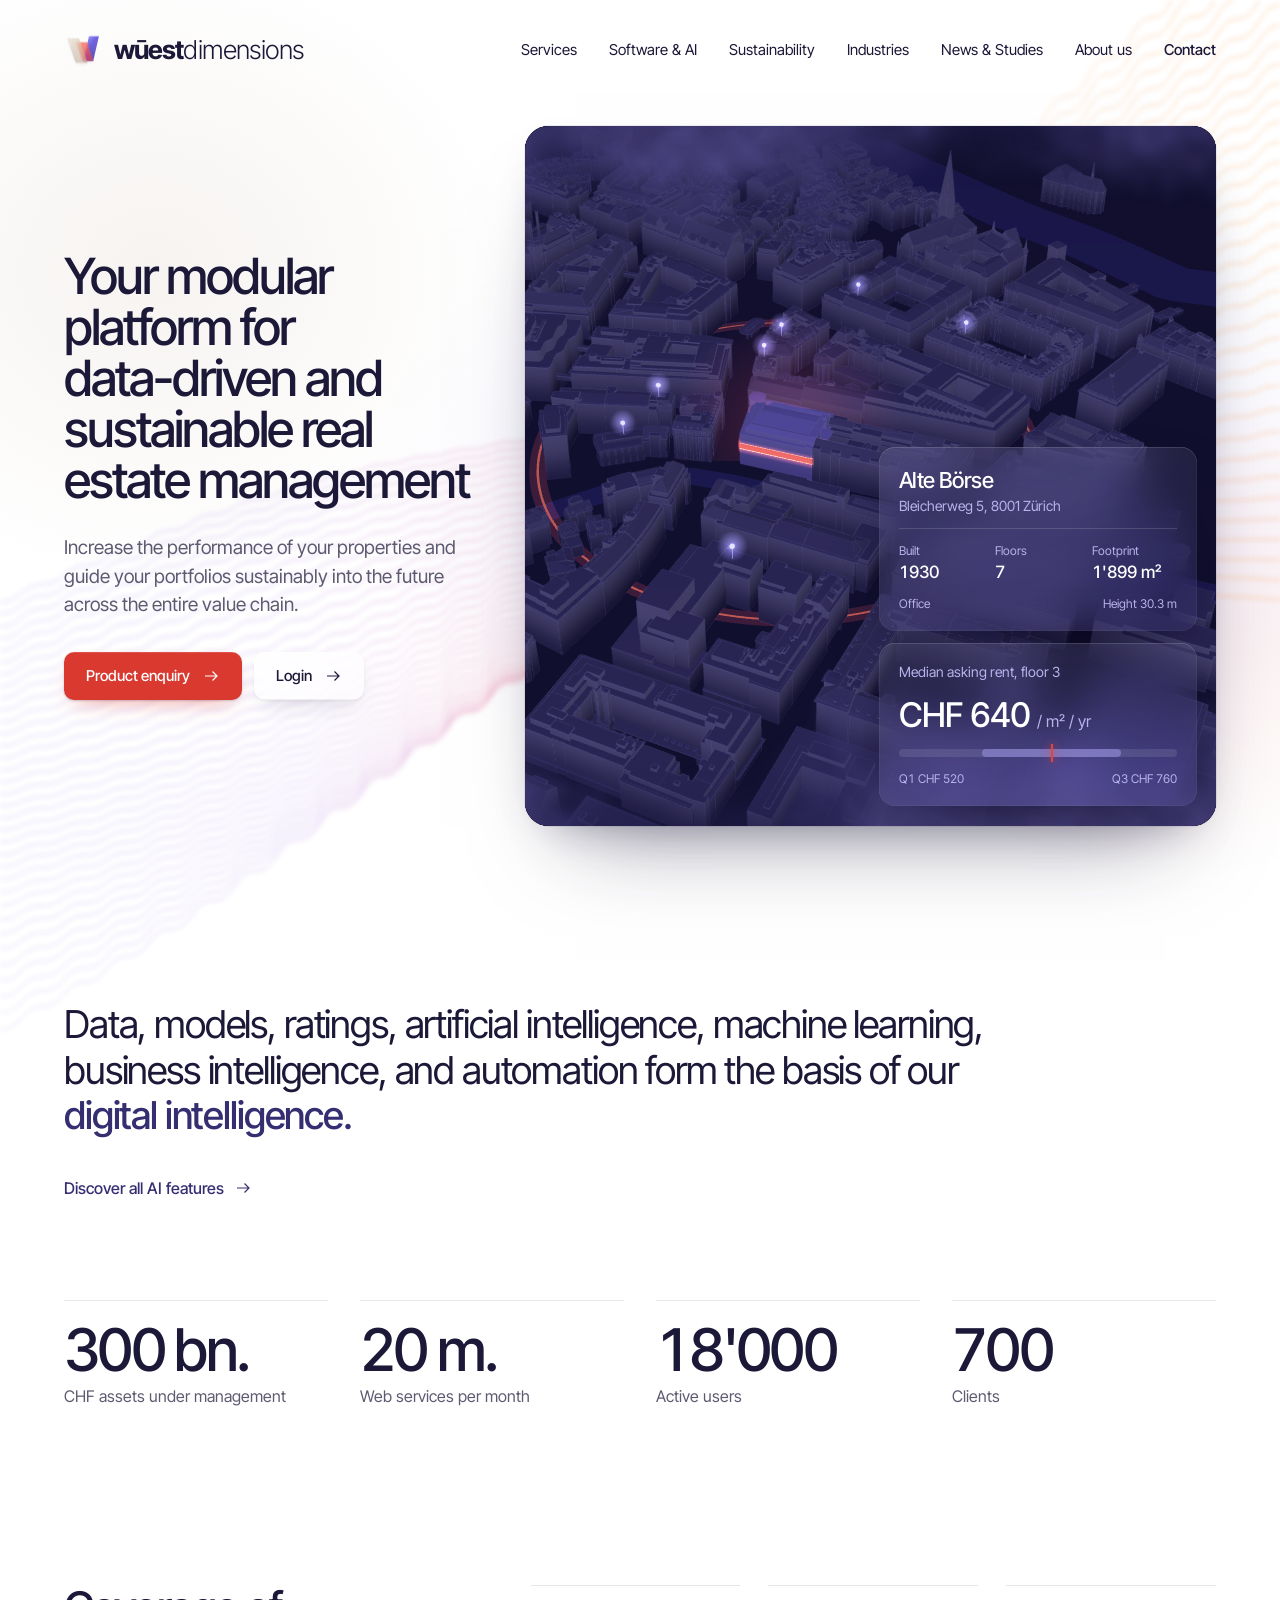
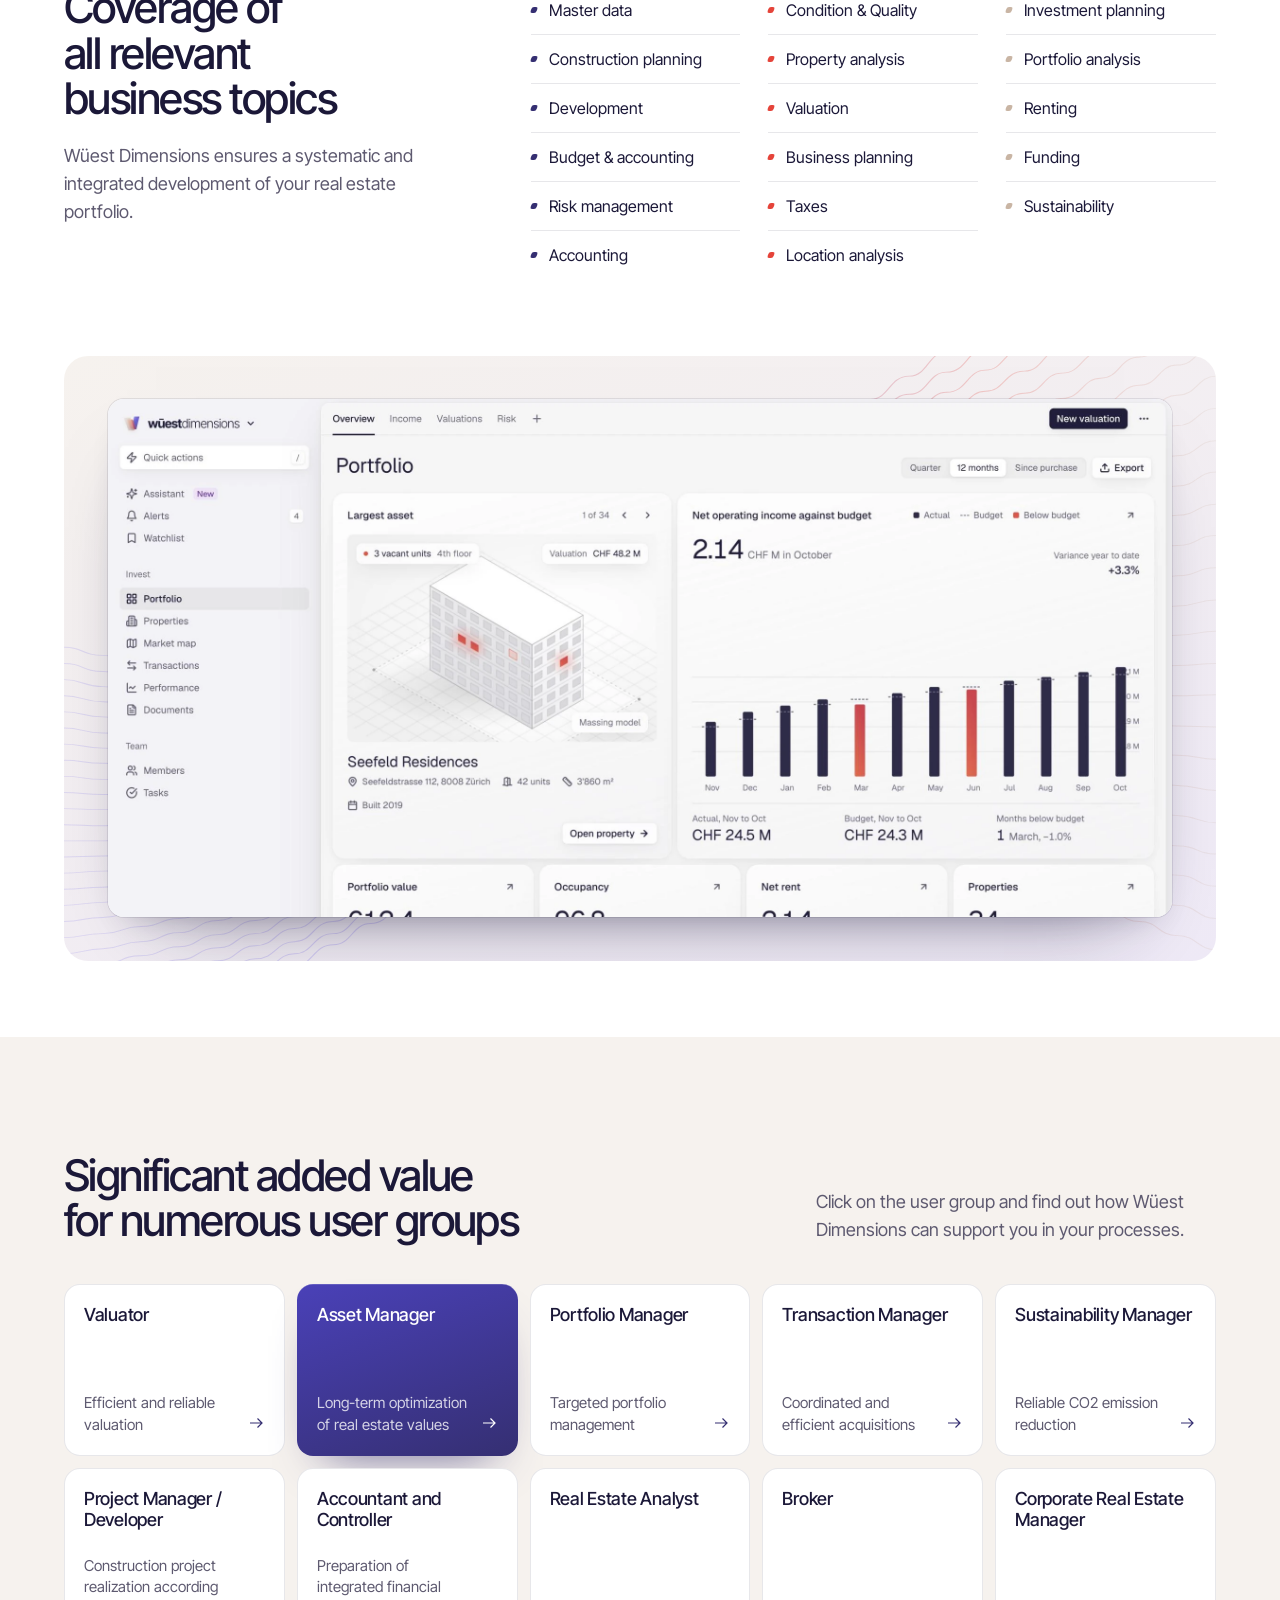
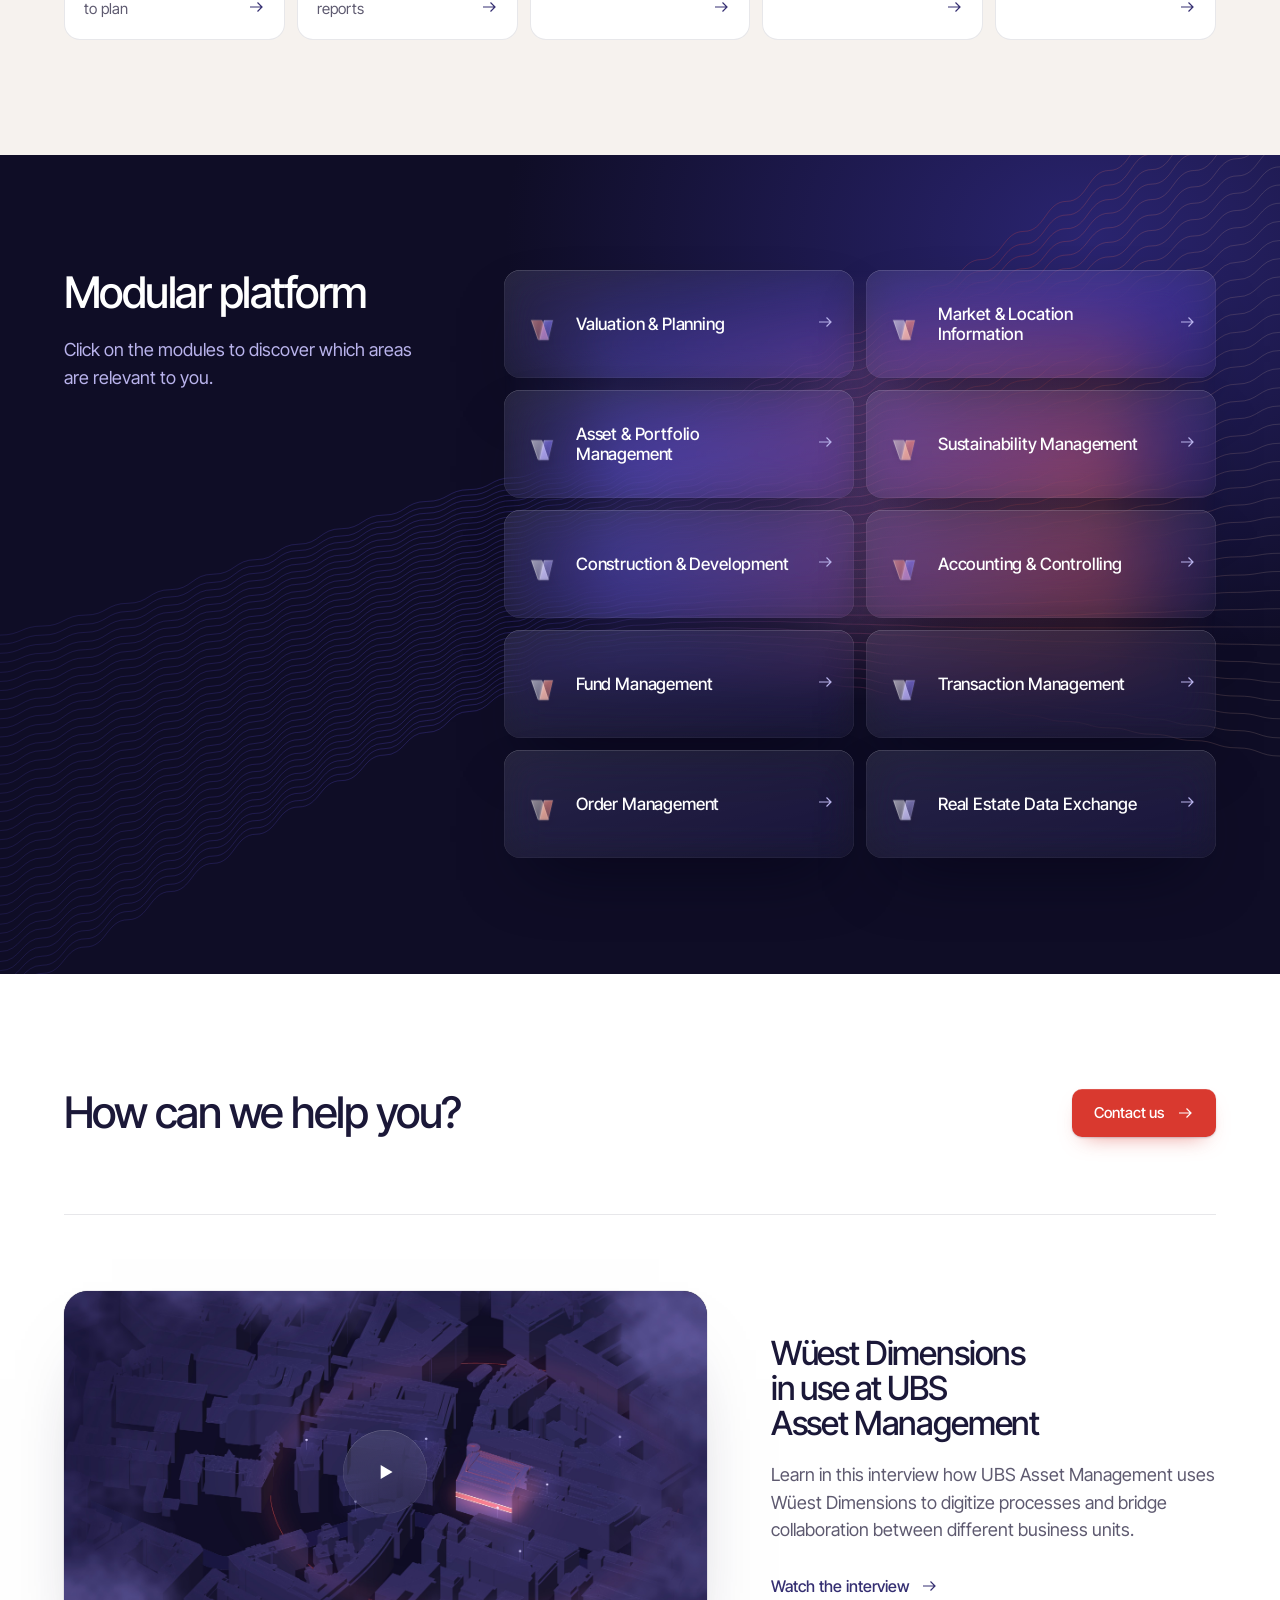
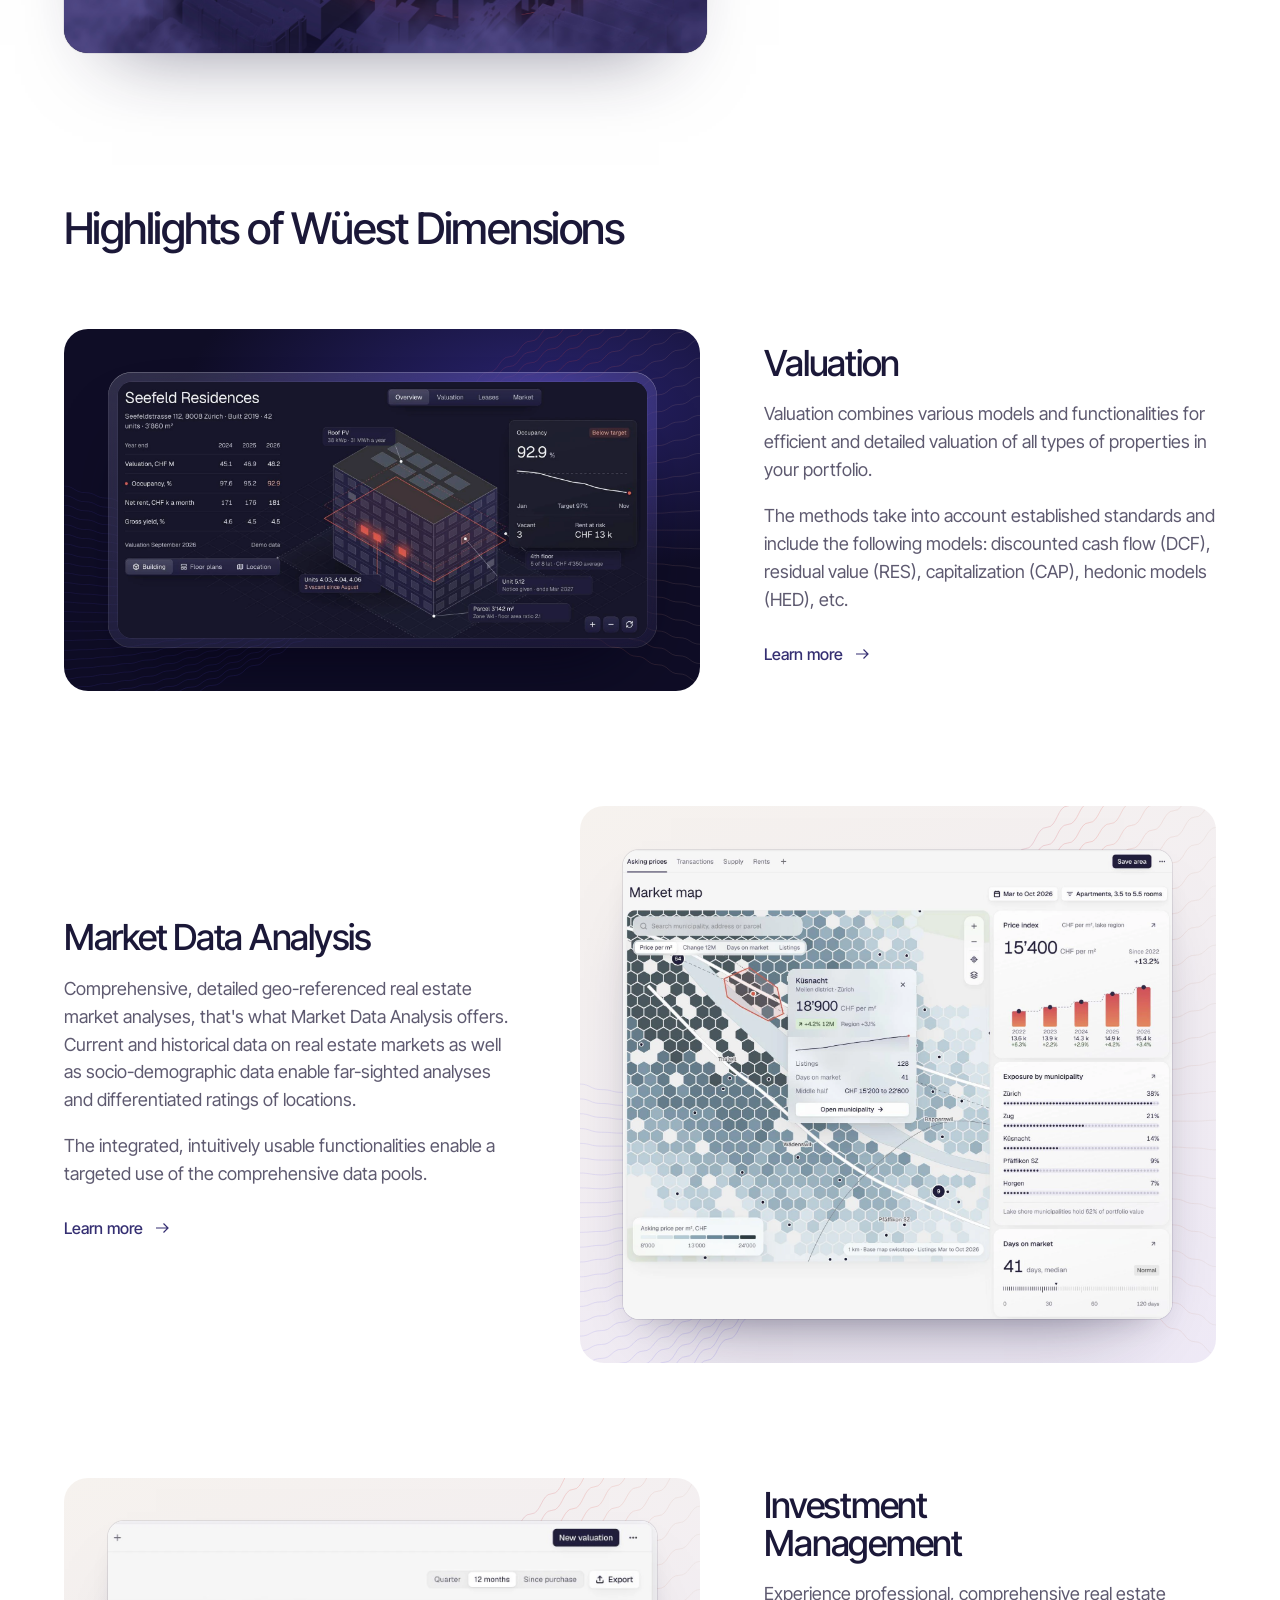
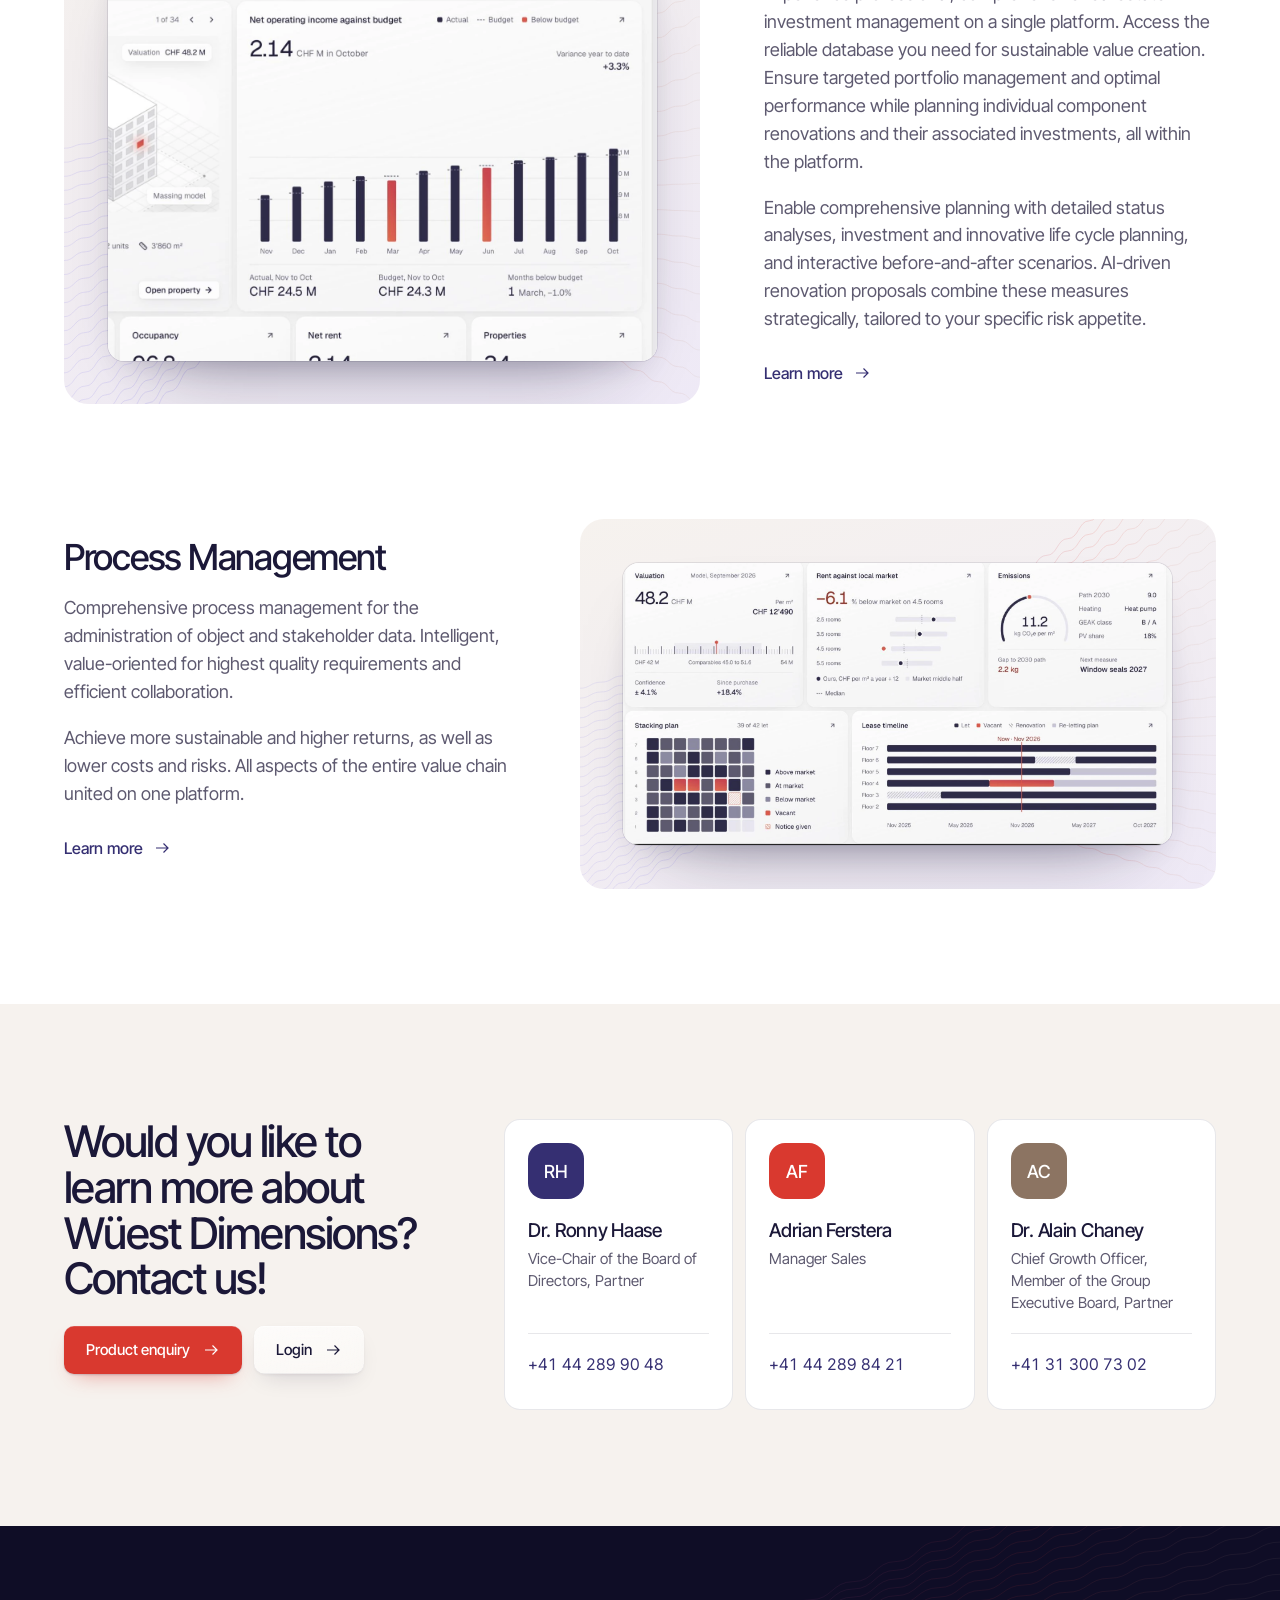
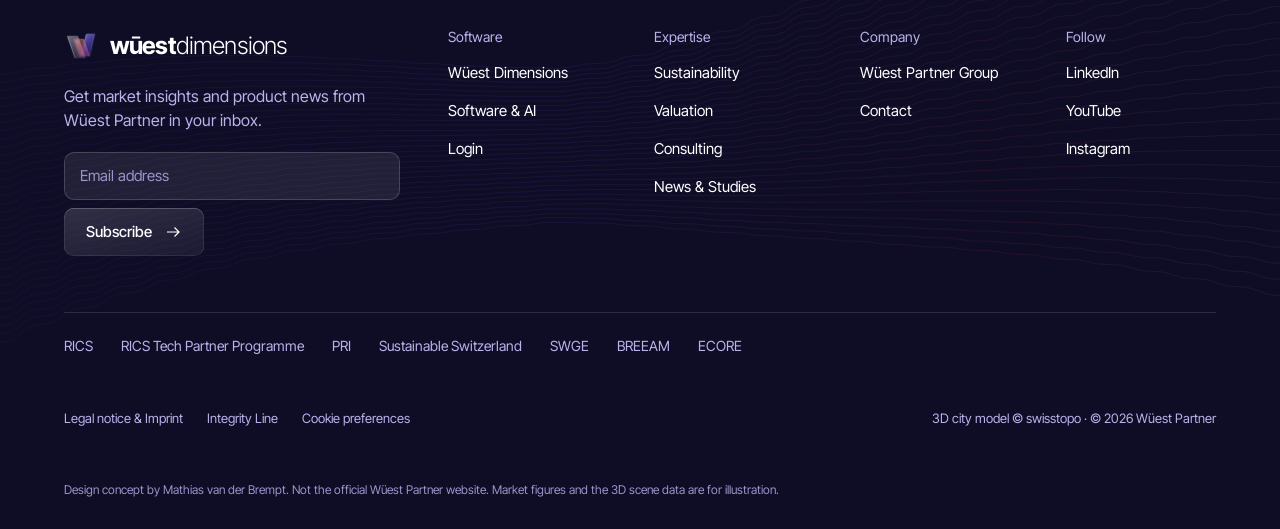
==== commit a4ed0dbf: "Modules: diffuse glow, faded at the grid edges Co-Authored-By: Claude Opus 5.5 <noreply@anthropic.co" ====
--- a/index.html
+++ b/index.html
@@ -9,5 +9,5 @@
 .wd-btn svg{transition: transform .15s ease}.wd-btn:hover svg{transform: translateX(4px)}@media (prefers-reduced-motion: reduce){.wd-btn svg{transition: none}}
 </style>
 <style>@media (max-width: 760px){.wd-stage{height: 460px !important}}</style></head><body>
-<div style="width: 100%; overflow-x: clip; background: #FFFFFF; color: #1B1838; font-family: 'Inter Tight', 'Helvetica Neue', Arial, sans-serif"><div style="position: relative; overflow: visible; width: 100%; min-height: 900px; background: #FFFFFF; color: #1B1838; font-family: 'Inter Tight', 'Helvetica Neue', Arial, sans-serif; display: flex; flex-direction: column"><div aria-hidden="true" style="position: absolute; inset: 0; pointer-events: none; background: radial-gradient(60% 55% at 70% 55%, rgba(97,82,232,0.10), rgba(97,82,232,0) 70%), radial-gradient(35% 40% at 92% 70%, rgba(229,68,58,0.08), rgba(229,68,58,0) 70%), radial-gradient(40% 50% at 12% 30%, rgba(201,181,164,0.16), rgba(201,181,164,0) 70%); "></div><svg class="wd-band" aria-hidden="true" viewBox="0 0 1440 1320" preserveAspectRatio="none" style="position: absolute; inset: 0; width: 100%; height: 100%; display: block; pointer-events: none; opacity: 0.9; height: calc(100% + 420px); z-index: 0; -webkit-mask-image: linear-gradient(to bottom, #000 0, #000 calc(100% - 480px), transparent 100%); mask-image: linear-gradient(to bottom, #000 0, #000 calc(100% - 480px), transparent 100%); filter: blur(2.6px)"><defs><linearGradient id="wdhg" x1="0" y1="0" x2="1" y2="0"><stop offset="0" stop-color="#6152E8" stop-opacity="0.45"/><stop offset="0.24" stop-color="#8E4FE0" stop-opacity="0.6"/><stop offset="0.42" stop-color="#F0506A" stop-opacity="0.7"/><stop offset="0.58" stop-color="#FF7A2E" stop-opacity="0.85"/><stop offset="1" stop-color="#FF8A2E" stop-opacity="0.8"/></linearGradient><linearGradient id="wdhm" gradientUnits="userSpaceOnUse" x1="0" y1="0" x2="1440" y2="0" spreadMethod="repeat"><stop offset="0" stop-color="#fff" stop-opacity="1"/><stop offset="0.35" stop-color="#fff" stop-opacity="0.9"/><stop offset="0.6" stop-color="#fff" stop-opacity="0.12"/><stop offset="0.82" stop-color="#fff" stop-opacity="0.9"/><stop offset="1" stop-color="#fff" stop-opacity="1"/><animateTransform attributeName="gradientTransform" type="translate" from="0 0" to="1440 0" dur="21s" repeatCount="indefinite"/></linearGradient><mask id="wdhk" maskUnits="userSpaceOnUse" x="0" y="0" width="1440" height="1320"><rect x="0" y="-400" width="1440" height="2120" fill="url(#wdhm)"/></mask></defs><g fill="none" stroke="url(#wdhg)" stroke-width="0.9" vector-effect="non-scaling-stroke" mask="url(#wdhk)"><path d="M0,600 C24,600 24,601 48,601 C72,601 72,600 96,600 C120,600 120,599 144,599 C168,599 168,595 192,595 C216,595 216,590 240,590 C264,590 264,582 288,582 C312,582 312,571 336,571 C360,571 360,558 384,558 C408,558 408,543 432,543 C456,543 456,525 480,525 C504,525 504,505 528,505 C552,505 552,483 576,483 C600,483 600,459 624,459 C648,459 648,429 672,429 C696,429 696,394 720,394 C744,394 744,358 768,358 C792,358 792,321 816,321 C840,321 840,285 864,285 C888,285 888,248 912,248 C936,248 936,212 960,212 C984,212 984,176 1008,176 C1032,176 1032,140 1056,140 C1080,140 1080,104 1104,104 C1128,104 1128,68 1152,68 C1176,68 1176,32 1200,32 C1224,32 1224,-6 1248,-6 C1272,-6 1272,-44 1296,-44 C1320,-44 1320,-83 1344,-83 C1368,-83 1368,-123 1392,-123 C1416,-123 1416,-165 1440,-165"><animate attributeName="d" dur="26s" begin="-0.00s" repeatCount="indefinite" calcMode="spline" keyTimes="0;0.33;0.66;1" keySplines="0.45 0 0.55 1;0.45 0 0.55 1;0.45 0 0.55 1" values="M0,600 C24,600 24,601 48,601 C72,601 72,600 96,600 C120,600 120,599 144,599 C168,599 168,595 192,595 C216,595 216,590 240,590 C264,590 264,582 288,582 C312,582 312,571 336,571 C360,571 360,558 384,558 C408,558 408,543 432,543 C456,543 456,525 480,525 C504,525 504,505 528,505 C552,505 552,483 576,483 C600,483 600,459 624,459 C648,459 648,429 672,429 C696,429 696,394 720,394 C744,394 744,358 768,358 C792,358 792,321 816,321 C840,321 840,285 864,285 C888,285 888,248 912,248 C936,248 936,212 960,212 C984,212 984,176 1008,176 C1032,176 1032,140 1056,140 C1080,140 1080,104 1104,104 C1128,104 1128,68 1152,68 C1176,68 1176,32 1200,32 C1224,32 1224,-6 1248,-6 C1272,-6 1272,-44 1296,-44 C1320,-44 1320,-83 1344,-83 C1368,-83 1368,-123 1392,-123 C1416,-123 1416,-165 1440,-165;M0,658 C24,658 24,647 48,647 C72,647 72,633 96,633 C120,633 120,616 144,616 C168,616 168,598 192,598 C216,598 216,577 240,577 C264,577 264,555 288,555 C312,555 312,531 336,531 C360,531 360,507 384,507 C408,507 408,483 432,483 C456,483 456,458 480,458 C504,458 504,435 528,435 C552,435 552,412 576,412 C600,412 600,389 624,389 C648,389 648,362 672,362 C696,362 696,332 720,332 C744,332 744,301 768,301 C792,301 792,270 816,270 C840,270 840,239 864,239 C888,239 888,208 912,208 C936,208 936,175 960,175 C984,175 984,142 1008,142 C1032,142 1032,108 1056,108 C1080,108 1080,73 1104,73 C1128,73 1128,36 1152,36 C1176,36 1176,-2 1200,-2 C1224,-2 1224,-42 1248,-42 C1272,-42 1272,-84 1296,-84 C1320,-84 1320,-127 1344,-127 C1368,-127 1368,-170 1392,-170 C1416,-170 1416,-215 1440,-215;M0,602 C24,602 24,584 48,584 C72,584 72,565 96,565 C120,565 120,547 144,547 C168,547 168,529 192,529 C216,529 216,513 240,513 C264,513 264,498 288,498 C312,498 312,485 336,485 C360,485 360,473 384,473 C408,473 408,463 432,463 C456,463 456,455 480,455 C504,455 504,448 528,448 C552,448 552,441 576,441 C600,441 600,434 624,434 C648,434 648,420 672,420 C696,420 696,403 720,403 C744,403 744,382 768,382 C792,382 792,359 816,359 C840,359 840,334 864,334 C888,334 888,307 912,307 C936,307 936,277 960,277 C984,277 984,245 1008,245 C1032,245 1032,210 1056,210 C1080,210 1080,175 1104,175 C1128,175 1128,137 1152,137 C1176,137 1176,98 1200,98 C1224,98 1224,59 1248,59 C1272,59 1272,19 1296,19 C1320,19 1320,-21 1344,-21 C1368,-21 1368,-62 1392,-62 C1416,-62 1416,-102 1440,-102;M0,600 C24,600 24,601 48,601 C72,601 72,600 96,600 C120,600 120,599 144,599 C168,599 168,595 192,595 C216,595 216,590 240,590 C264,590 264,582 288,582 C312,582 312,571 336,571 C360,571 360,558 384,558 C408,558 408,543 432,543 C456,543 456,525 480,525 C504,525 504,505 528,505 C552,505 552,483 576,483 C600,483 600,459 624,459 C648,459 648,429 672,429 C696,429 696,394 720,394 C744,394 744,358 768,358 C792,358 792,321 816,321 C840,321 840,285 864,285 C888,285 888,248 912,248 C936,248 936,212 960,212 C984,212 984,176 1008,176 C1032,176 1032,140 1056,140 C1080,140 1080,104 1104,104 C1128,104 1128,68 1152,68 C1176,68 1176,32 1200,32 C1224,32 1224,-6 1248,-6 C1272,-6 1272,-44 1296,-44 C1320,-44 1320,-83 1344,-83 C1368,-83 1368,-123 1392,-123 C1416,-123 1416,-165 1440,-165"/></path><path d="M0,612 C24,612 24,612 48,612 C72,612 72,611 96,611 C120,611 120,609 144,609 C168,609 168,605 192,605 C216,605 216,599 240,599 C264,599 264,591 288,591 C312,591 312,580 336,580 C360,580 360,567 384,567 C408,567 408,551 432,551 C456,551 456,532 480,532 C504,532 504,512 528,512 C552,512 552,490 576,490 C600,490 600,466 624,466 C648,466 648,436 672,436 C696,436 696,402 720,402 C744,402 744,366 768,366 C792,366 792,331 816,331 C840,331 840,295 864,295 C888,295 888,259 912,259 C936,259 936,223 960,223 C984,223 984,188 1008,188 C1032,188 1032,154 1056,154 C1080,154 1080,119 1104,119 C1128,119 1128,84 1152,84 C1176,84 1176,49 1200,49 C1224,49 1224,13 1248,13 C1272,13 1272,-24 1296,-24 C1320,-24 1320,-61 1344,-61 C1368,-61 1368,-100 1392,-100 C1416,-100 1416,-141 1440,-141"><animate attributeName="d" dur="26s" begin="-0.37s" repeatCount="indefinite" calcMode="spline" keyTimes="0;0.33;0.66;1" keySplines="0.45 0 0.55 1;0.45 0 0.55 1;0.45 0 0.55 1" values="M0,612 C24,612 24,612 48,612 C72,612 72,611 96,611 C120,611 120,609 144,609 C168,609 168,605 192,605 C216,605 216,599 240,599 C264,599 264,591 288,591 C312,591 312,580 336,580 C360,580 360,567 384,567 C408,567 408,551 432,551 C456,551 456,532 480,532 C504,532 504,512 528,512 C552,512 552,490 576,490 C600,490 600,466 624,466 C648,466 648,436 672,436 C696,436 696,402 720,402 C744,402 744,366 768,366 C792,366 792,331 816,331 C840,331 840,295 864,295 C888,295 888,259 912,259 C936,259 936,223 960,223 C984,223 984,188 1008,188 C1032,188 1032,154 1056,154 C1080,154 1080,119 1104,119 C1128,119 1128,84 1152,84 C1176,84 1176,49 1200,49 C1224,49 1224,13 1248,13 C1272,13 1272,-24 1296,-24 C1320,-24 1320,-61 1344,-61 C1368,-61 1368,-100 1392,-100 C1416,-100 1416,-141 1440,-141;M0,670 C24,670 24,658 48,658 C72,658 72,644 96,644 C120,644 120,627 144,627 C168,627 168,608 192,608 C216,608 216,587 240,587 C264,587 264,564 288,564 C312,564 312,540 336,540 C360,540 360,515 384,515 C408,515 408,491 432,491 C456,491 456,466 480,466 C504,466 504,442 528,442 C552,442 552,419 576,419 C600,419 600,396 624,396 C648,396 648,369 672,369 C696,369 696,339 720,339 C744,339 744,309 768,309 C792,309 792,279 816,279 C840,279 840,249 864,249 C888,249 888,218 912,218 C936,218 936,187 960,187 C984,187 984,155 1008,155 C1032,155 1032,122 1056,122 C1080,122 1080,88 1104,88 C1128,88 1128,52 1152,52 C1176,52 1176,15 1200,15 C1224,15 1224,-24 1248,-24 C1272,-24 1272,-64 1296,-64 C1320,-64 1320,-105 1344,-105 C1368,-105 1368,-148 1392,-148 C1416,-148 1416,-191 1440,-191;M0,614 C24,614 24,595 48,595 C72,595 72,576 96,576 C120,576 120,557 144,557 C168,557 168,539 192,539 C216,539 216,522 240,522 C264,522 264,507 288,507 C312,507 312,493 336,493 C360,493 360,482 384,482 C408,482 408,471 432,471 C456,471 456,463 480,463 C504,463 504,455 528,455 C552,455 552,448 576,448 C600,448 600,440 624,440 C648,440 648,428 672,428 C696,428 696,410 720,410 C744,410 744,391 768,391 C792,391 792,369 816,369 C840,369 840,344 864,344 C888,344 888,318 912,318 C936,318 936,289 960,289 C984,289 984,257 1008,257 C1032,257 1032,224 1056,224 C1080,224 1080,189 1104,189 C1128,189 1128,153 1152,153 C1176,153 1176,116 1200,116 C1224,116 1224,77 1248,77 C1272,77 1272,39 1296,39 C1320,39 1320,-0 1344,-0 C1368,-0 1368,-39 1392,-39 C1416,-39 1416,-78 1440,-78;M0,612 C24,612 24,612 48,612 C72,612 72,611 96,611 C120,611 120,609 144,609 C168,609 168,605 192,605 C216,605 216,599 240,599 C264,599 264,591 288,591 C312,591 312,580 336,580 C360,580 360,567 384,567 C408,567 408,551 432,551 C456,551 456,532 480,532 C504,532 504,512 528,512 C552,512 552,490 576,490 C600,490 600,466 624,466 C648,466 648,436 672,436 C696,436 696,402 720,402 C744,402 744,366 768,366 C792,366 792,331 816,331 C840,331 840,295 864,295 C888,295 888,259 912,259 C936,259 936,223 960,223 C984,223 984,188 1008,188 C1032,188 1032,154 1056,154 C1080,154 1080,119 1104,119 C1128,119 1128,84 1152,84 C1176,84 1176,49 1200,49 C1224,49 1224,13 1248,13 C1272,13 1272,-24 1296,-24 C1320,-24 1320,-61 1344,-61 C1368,-61 1368,-100 1392,-100 C1416,-100 1416,-141 1440,-141"/></path><path d="M0,624 C24,624 24,624 48,624 C72,624 72,622 96,622 C120,622 120,620 144,620 C168,620 168,616 192,616 C216,616 216,609 240,609 C264,609 264,600 288,600 C312,600 312,589 336,589 C360,589 360,575 384,575 C408,575 408,559 432,559 C456,559 456,540 480,540 C504,540 504,519 528,519 C552,519 552,497 576,497 C600,497 600,473 624,473 C648,473 648,443 672,443 C696,443 696,410 720,410 C744,410 744,375 768,375 C792,375 792,340 816,340 C840,340 840,304 864,304 C888,304 888,270 912,270 C936,270 936,235 960,235 C984,235 984,201 1008,201 C1032,201 1032,167 1056,167 C1080,167 1080,134 1104,134 C1128,134 1128,100 1152,100 C1176,100 1176,66 1200,66 C1224,66 1224,32 1248,32 C1272,32 1272,-4 1296,-4 C1320,-4 1320,-40 1344,-40 C1368,-40 1368,-78 1392,-78 C1416,-78 1416,-117 1440,-117"><animate attributeName="d" dur="26s" begin="-0.74s" repeatCount="indefinite" calcMode="spline" keyTimes="0;0.33;0.66;1" keySplines="0.45 0 0.55 1;0.45 0 0.55 1;0.45 0 0.55 1" values="M0,624 C24,624 24,624 48,624 C72,624 72,622 96,622 C120,622 120,620 144,620 C168,620 168,616 192,616 C216,616 216,609 240,609 C264,609 264,600 288,600 C312,600 312,589 336,589 C360,589 360,575 384,575 C408,575 408,559 432,559 C456,559 456,540 480,540 C504,540 504,519 528,519 C552,519 552,497 576,497 C600,497 600,473 624,473 C648,473 648,443 672,443 C696,443 696,410 720,410 C744,410 744,375 768,375 C792,375 792,340 816,340 C840,340 840,304 864,304 C888,304 888,270 912,270 C936,270 936,235 960,235 C984,235 984,201 1008,201 C1032,201 1032,167 1056,167 C1080,167 1080,134 1104,134 C1128,134 1128,100 1152,100 C1176,100 1176,66 1200,66 C1224,66 1224,32 1248,32 C1272,32 1272,-4 1296,-4 C1320,-4 1320,-40 1344,-40 C1368,-40 1368,-78 1392,-78 C1416,-78 1416,-117 1440,-117;M0,682 C24,682 24,670 48,670 C72,670 72,655 96,655 C120,655 120,638 144,638 C168,638 168,618 192,618 C216,618 216,596 240,596 C264,596 264,573 288,573 C312,573 312,549 336,549 C360,549 360,524 384,524 C408,524 408,499 432,499 C456,499 456,474 480,474 C504,474 504,449 528,449 C552,449 552,426 576,426 C600,426 600,403 624,403 C648,403 648,376 672,376 C696,376 696,347 720,347 C744,347 744,318 768,318 C792,318 792,288 816,288 C840,288 840,259 864,259 C888,259 888,229 912,229 C936,229 936,199 960,199 C984,199 984,168 1008,168 C1032,168 1032,136 1056,136 C1080,136 1080,103 1104,103 C1128,103 1128,68 1152,68 C1176,68 1176,32 1200,32 C1224,32 1224,-5 1248,-5 C1272,-5 1272,-44 1296,-44 C1320,-44 1320,-84 1344,-84 C1368,-84 1368,-125 1392,-125 C1416,-125 1416,-167 1440,-167;M0,627 C24,627 24,607 48,607 C72,607 72,587 96,587 C120,587 120,568 144,568 C168,568 168,549 192,549 C216,549 216,532 240,532 C264,532 264,516 288,516 C312,516 312,502 336,502 C360,502 360,490 384,490 C408,490 408,479 432,479 C456,479 456,470 480,470 C504,470 504,462 528,462 C552,462 552,455 576,455 C600,455 600,447 624,447 C648,447 648,435 672,435 C696,435 696,418 720,418 C744,418 744,399 768,399 C792,399 792,378 816,378 C840,378 840,354 864,354 C888,354 888,328 912,328 C936,328 936,300 960,300 C984,300 984,270 1008,270 C1032,270 1032,238 1056,238 C1080,238 1080,204 1104,204 C1128,204 1128,169 1152,169 C1176,169 1176,133 1200,133 C1224,133 1224,96 1248,96 C1272,96 1272,59 1296,59 C1320,59 1320,21 1344,21 C1368,21 1368,-17 1392,-17 C1416,-17 1416,-54 1440,-54;M0,624 C24,624 24,624 48,624 C72,624 72,622 96,622 C120,622 120,620 144,620 C168,620 168,616 192,616 C216,616 216,609 240,609 C264,609 264,600 288,600 C312,600 312,589 336,589 C360,589 360,575 384,575 C408,575 408,559 432,559 C456,559 456,540 480,540 C504,540 504,519 528,519 C552,519 552,497 576,497 C600,497 600,473 624,473 C648,473 648,443 672,443 C696,443 696,410 720,410 C744,410 744,375 768,375 C792,375 792,340 816,340 C840,340 840,304 864,304 C888,304 888,270 912,270 C936,270 936,235 960,235 C984,235 984,201 1008,201 C1032,201 1032,167 1056,167 C1080,167 1080,134 1104,134 C1128,134 1128,100 1152,100 C1176,100 1176,66 1200,66 C1224,66 1224,32 1248,32 C1272,32 1272,-4 1296,-4 C1320,-4 1320,-40 1344,-40 C1368,-40 1368,-78 1392,-78 C1416,-78 1416,-117 1440,-117"/></path><path d="M0,636 C24,636 24,635 48,635 C72,635 72,634 96,634 C120,634 120,630 144,630 C168,630 168,626 192,626 C216,626 216,619 240,619 C264,619 264,609 288,609 C312,609 312,598 336,598 C360,598 360,583 384,583 C408,583 408,567 432,567 C456,567 456,548 480,548 C504,548 504,527 528,527 C552,527 552,504 576,504 C600,504 600,480 624,480 C648,480 648,450 672,450 C696,450 696,417 720,417 C744,417 744,383 768,383 C792,383 792,349 816,349 C840,349 840,314 864,314 C888,314 888,280 912,280 C936,280 936,247 960,247 C984,247 984,214 1008,214 C1032,214 1032,181 1056,181 C1080,181 1080,149 1104,149 C1128,149 1128,116 1152,116 C1176,116 1176,84 1200,84 C1224,84 1224,50 1248,50 C1272,50 1272,16 1296,16 C1320,16 1320,-19 1344,-19 C1368,-19 1368,-55 1392,-55 C1416,-55 1416,-93 1440,-93"><animate attributeName="d" dur="26s" begin="-1.11s" repeatCount="indefinite" calcMode="spline" keyTimes="0;0.33;0.66;1" keySplines="0.45 0 0.55 1;0.45 0 0.55 1;0.45 0 0.55 1" values="M0,636 C24,636 24,635 48,635 C72,635 72,634 96,634 C120,634 120,630 144,630 C168,630 168,626 192,626 C216,626 216,619 240,619 C264,619 264,609 288,609 C312,609 312,598 336,598 C360,598 360,583 384,583 C408,583 408,567 432,567 C456,567 456,548 480,548 C504,548 504,527 528,527 C552,527 552,504 576,504 C600,504 600,480 624,480 C648,480 648,450 672,450 C696,450 696,417 720,417 C744,417 744,383 768,383 C792,383 792,349 816,349 C840,349 840,314 864,314 C888,314 888,280 912,280 C936,280 936,247 960,247 C984,247 984,214 1008,214 C1032,214 1032,181 1056,181 C1080,181 1080,149 1104,149 C1128,149 1128,116 1152,116 C1176,116 1176,84 1200,84 C1224,84 1224,50 1248,50 C1272,50 1272,16 1296,16 C1320,16 1320,-19 1344,-19 C1368,-19 1368,-55 1392,-55 C1416,-55 1416,-93 1440,-93;M0,694 C24,694 24,682 48,682 C72,682 72,666 96,666 C120,666 120,648 144,648 C168,648 168,628 192,628 C216,628 216,606 240,606 C264,606 264,582 288,582 C312,582 312,557 336,557 C360,557 360,532 384,532 C408,532 408,507 432,507 C456,507 456,481 480,481 C504,481 504,457 528,457 C552,457 552,433 576,433 C600,433 600,410 624,410 C648,410 648,383 672,383 C696,383 696,355 720,355 C744,355 744,326 768,326 C792,326 792,297 816,297 C840,297 840,269 864,269 C888,269 888,240 912,240 C936,240 936,211 960,211 C984,211 984,181 1008,181 C1032,181 1032,150 1056,150 C1080,150 1080,118 1104,118 C1128,118 1128,84 1152,84 C1176,84 1176,49 1200,49 C1224,49 1224,13 1248,13 C1272,13 1272,-24 1296,-24 C1320,-24 1320,-63 1344,-63 C1368,-63 1368,-103 1392,-103 C1416,-103 1416,-143 1440,-143;M0,639 C24,639 24,619 48,619 C72,619 72,598 96,598 C120,598 120,578 144,578 C168,578 168,559 192,559 C216,559 216,542 240,542 C264,542 264,525 288,525 C312,525 312,511 336,511 C360,511 360,498 384,498 C408,498 408,487 432,487 C456,487 456,478 480,478 C504,478 504,470 528,470 C552,470 552,462 576,462 C600,462 600,454 624,454 C648,454 648,442 672,442 C696,442 696,426 720,426 C744,426 744,407 768,407 C792,407 792,387 816,387 C840,387 840,364 864,364 C888,364 888,339 912,339 C936,339 936,312 960,312 C984,312 984,283 1008,283 C1032,283 1032,252 1056,252 C1080,252 1080,219 1104,219 C1128,219 1128,185 1152,185 C1176,185 1176,150 1200,150 C1224,150 1224,115 1248,115 C1272,115 1272,78 1296,78 C1320,78 1320,42 1344,42 C1368,42 1368,6 1392,6 C1416,6 1416,-30 1440,-30;M0,636 C24,636 24,635 48,635 C72,635 72,634 96,634 C120,634 120,630 144,630 C168,630 168,626 192,626 C216,626 216,619 240,619 C264,619 264,609 288,609 C312,609 312,598 336,598 C360,598 360,583 384,583 C408,583 408,567 432,567 C456,567 456,548 480,548 C504,548 504,527 528,527 C552,527 552,504 576,504 C600,504 600,480 624,480 C648,480 648,450 672,450 C696,450 696,417 720,417 C744,417 744,383 768,383 C792,383 792,349 816,349 C840,349 840,314 864,314 C888,314 888,280 912,280 C936,280 936,247 960,247 C984,247 984,214 1008,214 C1032,214 1032,181 1056,181 C1080,181 1080,149 1104,149 C1128,149 1128,116 1152,116 C1176,116 1176,84 1200,84 C1224,84 1224,50 1248,50 C1272,50 1272,16 1296,16 C1320,16 1320,-19 1344,-19 C1368,-19 1368,-55 1392,-55 C1416,-55 1416,-93 1440,-93"/></path><path d="M0,648 C24,648 24,647 48,647 C72,647 72,645 96,645 C120,645 120,641 144,641 C168,641 168,636 192,636 C216,636 216,628 240,628 C264,628 264,619 288,619 C312,619 312,606 336,606 C360,606 360,592 384,592 C408,592 408,575 432,575 C456,575 456,555 480,555 C504,555 504,534 528,534 C552,534 552,511 576,511 C600,511 600,487 624,487 C648,487 648,458 672,458 C696,458 696,425 720,425 C744,425 744,392 768,392 C792,392 792,358 816,358 C840,358 840,324 864,324 C888,324 888,291 912,291 C936,291 936,259 960,259 C984,259 984,227 1008,227 C1032,227 1032,195 1056,195 C1080,195 1080,164 1104,164 C1128,164 1128,132 1152,132 C1176,132 1176,101 1200,101 C1224,101 1224,69 1248,69 C1272,69 1272,36 1296,36 C1320,36 1320,2 1344,2 C1368,2 1368,-33 1392,-33 C1416,-33 1416,-69 1440,-69"><animate attributeName="d" dur="26s" begin="-1.48s" repeatCount="indefinite" calcMode="spline" keyTimes="0;0.33;0.66;1" keySplines="0.45 0 0.55 1;0.45 0 0.55 1;0.45 0 0.55 1" values="M0,648 C24,648 24,647 48,647 C72,647 72,645 96,645 C120,645 120,641 144,641 C168,641 168,636 192,636 C216,636 216,628 240,628 C264,628 264,619 288,619 C312,619 312,606 336,606 C360,606 360,592 384,592 C408,592 408,575 432,575 C456,575 456,555 480,555 C504,555 504,534 528,534 C552,534 552,511 576,511 C600,511 600,487 624,487 C648,487 648,458 672,458 C696,458 696,425 720,425 C744,425 744,392 768,392 C792,392 792,358 816,358 C840,358 840,324 864,324 C888,324 888,291 912,291 C936,291 936,259 960,259 C984,259 984,227 1008,227 C1032,227 1032,195 1056,195 C1080,195 1080,164 1104,164 C1128,164 1128,132 1152,132 C1176,132 1176,101 1200,101 C1224,101 1224,69 1248,69 C1272,69 1272,36 1296,36 C1320,36 1320,2 1344,2 C1368,2 1368,-33 1392,-33 C1416,-33 1416,-69 1440,-69;M0,707 C24,707 24,693 48,693 C72,693 72,677 96,677 C120,677 120,659 144,659 C168,659 168,638 192,638 C216,638 216,615 240,615 C264,615 264,591 288,591 C312,591 312,566 336,566 C360,566 360,540 384,540 C408,540 408,515 432,515 C456,515 456,489 480,489 C504,489 504,464 528,464 C552,464 552,440 576,440 C600,440 600,417 624,417 C648,417 648,391 672,391 C696,391 696,362 720,362 C744,362 744,334 768,334 C792,334 792,306 816,306 C840,306 840,279 864,279 C888,279 888,251 912,251 C936,251 936,222 960,222 C984,222 984,194 1008,194 C1032,194 1032,164 1056,164 C1080,164 1080,133 1104,133 C1128,133 1128,100 1152,100 C1176,100 1176,67 1200,67 C1224,67 1224,32 1248,32 C1272,32 1272,-4 1296,-4 C1320,-4 1320,-42 1344,-42 C1368,-42 1368,-80 1392,-80 C1416,-80 1416,-119 1440,-119;M0,651 C24,651 24,630 48,630 C72,630 72,609 96,609 C120,609 120,589 144,589 C168,589 168,569 192,569 C216,569 216,551 240,551 C264,551 264,535 288,535 C312,535 312,520 336,520 C360,520 360,507 384,507 C408,507 408,495 432,495 C456,495 456,486 480,486 C504,486 504,477 528,477 C552,477 552,469 576,469 C600,469 600,461 624,461 C648,461 648,449 672,449 C696,449 696,433 720,433 C744,433 744,416 768,416 C792,416 792,396 816,396 C840,396 840,374 864,374 C888,374 888,350 912,350 C936,350 936,324 960,324 C984,324 984,296 1008,296 C1032,296 1032,266 1056,266 C1080,266 1080,234 1104,234 C1128,234 1128,201 1152,201 C1176,201 1176,168 1200,168 C1224,168 1224,133 1248,133 C1272,133 1272,98 1296,98 C1320,98 1320,63 1344,63 C1368,63 1368,28 1392,28 C1416,28 1416,-6 1440,-6;M0,648 C24,648 24,647 48,647 C72,647 72,645 96,645 C120,645 120,641 144,641 C168,641 168,636 192,636 C216,636 216,628 240,628 C264,628 264,619 288,619 C312,619 312,606 336,606 C360,606 360,592 384,592 C408,592 408,575 432,575 C456,575 456,555 480,555 C504,555 504,534 528,534 C552,534 552,511 576,511 C600,511 600,487 624,487 C648,487 648,458 672,458 C696,458 696,425 720,425 C744,425 744,392 768,392 C792,392 792,358 816,358 C840,358 840,324 864,324 C888,324 888,291 912,291 C936,291 936,259 960,259 C984,259 984,227 1008,227 C1032,227 1032,195 1056,195 C1080,195 1080,164 1104,164 C1128,164 1128,132 1152,132 C1176,132 1176,101 1200,101 C1224,101 1224,69 1248,69 C1272,69 1272,36 1296,36 C1320,36 1320,2 1344,2 C1368,2 1368,-33 1392,-33 C1416,-33 1416,-69 1440,-69"/></path><path d="M0,661 C24,661 24,659 48,659 C72,659 72,656 96,656 C120,656 120,652 144,652 C168,652 168,646 192,646 C216,646 216,638 240,638 C264,638 264,628 288,628 C312,628 312,615 336,615 C360,615 360,600 384,600 C408,600 408,583 432,583 C456,583 456,563 480,563 C504,563 504,542 528,542 C552,542 552,518 576,518 C600,518 600,494 624,494 C648,494 648,465 672,465 C696,465 696,433 720,433 C744,433 744,400 768,400 C792,400 792,367 816,367 C840,367 840,334 864,334 C888,334 888,302 912,302 C936,302 936,270 960,270 C984,270 984,239 1008,239 C1032,239 1032,209 1056,209 C1080,209 1080,179 1104,179 C1128,179 1128,149 1152,149 C1176,149 1176,118 1200,118 C1224,118 1224,87 1248,87 C1272,87 1272,56 1296,56 C1320,56 1320,23 1344,23 C1368,23 1368,-10 1392,-10 C1416,-10 1416,-45 1440,-45"><animate attributeName="d" dur="26s" begin="-1.85s" repeatCount="indefinite" calcMode="spline" keyTimes="0;0.33;0.66;1" keySplines="0.45 0 0.55 1;0.45 0 0.55 1;0.45 0 0.55 1" values="M0,661 C24,661 24,659 48,659 C72,659 72,656 96,656 C120,656 120,652 144,652 C168,652 168,646 192,646 C216,646 216,638 240,638 C264,638 264,628 288,628 C312,628 312,615 336,615 C360,615 360,600 384,600 C408,600 408,583 432,583 C456,583 456,563 480,563 C504,563 504,542 528,542 C552,542 552,518 576,518 C600,518 600,494 624,494 C648,494 648,465 672,465 C696,465 696,433 720,433 C744,433 744,400 768,400 C792,400 792,367 816,367 C840,367 840,334 864,334 C888,334 888,302 912,302 C936,302 936,270 960,270 C984,270 984,239 1008,239 C1032,239 1032,209 1056,209 C1080,209 1080,179 1104,179 C1128,179 1128,149 1152,149 C1176,149 1176,118 1200,118 C1224,118 1224,87 1248,87 C1272,87 1272,56 1296,56 C1320,56 1320,23 1344,23 C1368,23 1368,-10 1392,-10 C1416,-10 1416,-45 1440,-45;M0,719 C24,719 24,705 48,705 C72,705 72,688 96,688 C120,688 120,669 144,669 C168,669 168,648 192,648 C216,648 216,625 240,625 C264,625 264,601 288,601 C312,601 312,575 336,575 C360,575 360,549 384,549 C408,549 408,523 432,523 C456,523 456,497 480,497 C504,497 504,472 528,472 C552,472 552,447 576,447 C600,447 600,424 624,424 C648,424 648,398 672,398 C696,398 696,370 720,370 C744,370 744,343 768,343 C792,343 792,316 816,316 C840,316 840,289 864,289 C888,289 888,262 912,262 C936,262 936,234 960,234 C984,234 984,206 1008,206 C1032,206 1032,178 1056,178 C1080,178 1080,148 1104,148 C1128,148 1128,117 1152,117 C1176,117 1176,84 1200,84 C1224,84 1224,50 1248,50 C1272,50 1272,15 1296,15 C1320,15 1320,-21 1344,-21 C1368,-21 1368,-58 1392,-58 C1416,-58 1416,-95 1440,-95;M0,663 C24,663 24,642 48,642 C72,642 72,620 96,620 C120,620 120,600 144,600 C168,600 168,580 192,580 C216,580 216,561 240,561 C264,561 264,544 288,544 C312,544 312,529 336,529 C360,529 360,515 384,515 C408,515 408,503 432,503 C456,503 456,493 480,493 C504,493 504,485 528,485 C552,485 552,476 576,476 C600,476 600,468 624,468 C648,468 648,456 672,456 C696,456 696,441 720,441 C744,441 744,424 768,424 C792,424 792,405 816,405 C840,405 840,384 864,384 C888,384 888,361 912,361 C936,361 936,336 960,336 C984,336 984,308 1008,308 C1032,308 1032,280 1056,280 C1080,280 1080,249 1104,249 C1128,249 1128,218 1152,218 C1176,218 1176,185 1200,185 C1224,185 1224,152 1248,152 C1272,152 1272,118 1296,118 C1320,118 1320,85 1344,85 C1368,85 1368,51 1392,51 C1416,51 1416,18 1440,18;M0,661 C24,661 24,659 48,659 C72,659 72,656 96,656 C120,656 120,652 144,652 C168,652 168,646 192,646 C216,646 216,638 240,638 C264,638 264,628 288,628 C312,628 312,615 336,615 C360,615 360,600 384,600 C408,600 408,583 432,583 C456,583 456,563 480,563 C504,563 504,542 528,542 C552,542 552,518 576,518 C600,518 600,494 624,494 C648,494 648,465 672,465 C696,465 696,433 720,433 C744,433 744,400 768,400 C792,400 792,367 816,367 C840,367 840,334 864,334 C888,334 888,302 912,302 C936,302 936,270 960,270 C984,270 984,239 1008,239 C1032,239 1032,209 1056,209 C1080,209 1080,179 1104,179 C1128,179 1128,149 1152,149 C1176,149 1176,118 1200,118 C1224,118 1224,87 1248,87 C1272,87 1272,56 1296,56 C1320,56 1320,23 1344,23 C1368,23 1368,-10 1392,-10 C1416,-10 1416,-45 1440,-45"/></path><path d="M0,673 C24,673 24,670 48,670 C72,670 72,667 96,667 C120,667 120,662 144,662 C168,662 168,656 192,656 C216,656 216,648 240,648 C264,648 264,637 288,637 C312,637 312,624 336,624 C360,624 360,608 384,608 C408,608 408,591 432,591 C456,591 456,571 480,571 C504,571 504,549 528,549 C552,549 552,526 576,526 C600,526 600,501 624,501 C648,501 648,472 672,472 C696,472 696,440 720,440 C744,440 744,408 768,408 C792,408 792,376 816,376 C840,376 840,344 864,344 C888,344 888,313 912,313 C936,313 936,282 960,282 C984,282 984,252 1008,252 C1032,252 1032,223 1056,223 C1080,223 1080,194 1104,194 C1128,194 1128,165 1152,165 C1176,165 1176,136 1200,136 C1224,136 1224,106 1248,106 C1272,106 1272,76 1296,76 C1320,76 1320,44 1344,44 C1368,44 1368,12 1392,12 C1416,12 1416,-21 1440,-21"><animate attributeName="d" dur="26s" begin="-2.22s" repeatCount="indefinite" calcMode="spline" keyTimes="0;0.33;0.66;1" keySplines="0.45 0 0.55 1;0.45 0 0.55 1;0.45 0 0.55 1" values="M0,673 C24,673 24,670 48,670 C72,670 72,667 96,667 C120,667 120,662 144,662 C168,662 168,656 192,656 C216,656 216,648 240,648 C264,648 264,637 288,637 C312,637 312,624 336,624 C360,624 360,608 384,608 C408,608 408,591 432,591 C456,591 456,571 480,571 C504,571 504,549 528,549 C552,549 552,526 576,526 C600,526 600,501 624,501 C648,501 648,472 672,472 C696,472 696,440 720,440 C744,440 744,408 768,408 C792,408 792,376 816,376 C840,376 840,344 864,344 C888,344 888,313 912,313 C936,313 936,282 960,282 C984,282 984,252 1008,252 C1032,252 1032,223 1056,223 C1080,223 1080,194 1104,194 C1128,194 1128,165 1152,165 C1176,165 1176,136 1200,136 C1224,136 1224,106 1248,106 C1272,106 1272,76 1296,76 C1320,76 1320,44 1344,44 C1368,44 1368,12 1392,12 C1416,12 1416,-21 1440,-21;M0,731 C24,731 24,716 48,716 C72,716 72,699 96,699 C120,699 120,680 144,680 C168,680 168,658 192,658 C216,658 216,635 240,635 C264,635 264,610 288,610 C312,610 312,584 336,584 C360,584 360,557 384,557 C408,557 408,531 432,531 C456,531 456,504 480,504 C504,504 504,479 528,479 C552,479 552,455 576,455 C600,455 600,431 624,431 C648,431 648,405 672,405 C696,405 696,378 720,378 C744,378 744,351 768,351 C792,351 792,325 816,325 C840,325 840,298 864,298 C888,298 888,272 912,272 C936,272 936,246 960,246 C984,246 984,219 1008,219 C1032,219 1032,191 1056,191 C1080,191 1080,163 1104,163 C1128,163 1128,133 1152,133 C1176,133 1176,101 1200,101 C1224,101 1224,69 1248,69 C1272,69 1272,35 1296,35 C1320,35 1320,1 1344,1 C1368,1 1368,-35 1392,-35 C1416,-35 1416,-71 1440,-71;M0,675 C24,675 24,653 48,653 C72,653 72,631 96,631 C120,631 120,610 144,610 C168,610 168,590 192,590 C216,590 216,570 240,570 C264,570 264,553 288,553 C312,553 312,537 336,537 C360,537 360,523 384,523 C408,523 408,511 432,511 C456,511 456,501 480,501 C504,501 504,492 528,492 C552,492 552,484 576,484 C600,484 600,475 624,475 C648,475 648,464 672,464 C696,464 696,449 720,449 C744,449 744,432 768,432 C792,432 792,414 816,414 C840,414 840,394 864,394 C888,394 888,371 912,371 C936,371 936,347 960,347 C984,347 984,321 1008,321 C1032,321 1032,293 1056,293 C1080,293 1080,264 1104,264 C1128,264 1128,234 1152,234 C1176,234 1176,202 1200,202 C1224,202 1224,170 1248,170 C1272,170 1272,138 1296,138 C1320,138 1320,106 1344,106 C1368,106 1368,73 1392,73 C1416,73 1416,42 1440,42;M0,673 C24,673 24,670 48,670 C72,670 72,667 96,667 C120,667 120,662 144,662 C168,662 168,656 192,656 C216,656 216,648 240,648 C264,648 264,637 288,637 C312,637 312,624 336,624 C360,624 360,608 384,608 C408,608 408,591 432,591 C456,591 456,571 480,571 C504,571 504,549 528,549 C552,549 552,526 576,526 C600,526 600,501 624,501 C648,501 648,472 672,472 C696,472 696,440 720,440 C744,440 744,408 768,408 C792,408 792,376 816,376 C840,376 840,344 864,344 C888,344 888,313 912,313 C936,313 936,282 960,282 C984,282 984,252 1008,252 C1032,252 1032,223 1056,223 C1080,223 1080,194 1104,194 C1128,194 1128,165 1152,165 C1176,165 1176,136 1200,136 C1224,136 1224,106 1248,106 C1272,106 1272,76 1296,76 C1320,76 1320,44 1344,44 C1368,44 1368,12 1392,12 C1416,12 1416,-21 1440,-21"/></path><path d="M0,685 C24,685 24,682 48,682 C72,682 72,678 96,678 C120,678 120,673 144,673 C168,673 168,666 192,666 C216,666 216,657 240,657 C264,657 264,646 288,646 C312,646 312,633 336,633 C360,633 360,617 384,617 C408,617 408,599 432,599 C456,599 456,578 480,578 C504,578 504,556 528,556 C552,556 552,533 576,533 C600,533 600,508 624,508 C648,508 648,479 672,479 C696,479 696,448 720,448 C744,448 744,417 768,417 C792,417 792,385 816,385 C840,385 840,354 864,354 C888,354 888,324 912,324 C936,324 936,294 960,294 C984,294 984,265 1008,265 C1032,265 1032,237 1056,237 C1080,237 1080,209 1104,209 C1128,209 1128,181 1152,181 C1176,181 1176,153 1200,153 C1224,153 1224,124 1248,124 C1272,124 1272,95 1296,95 C1320,95 1320,66 1344,66 C1368,66 1368,35 1392,35 C1416,35 1416,3 1440,3"><animate attributeName="d" dur="26s" begin="-2.59s" repeatCount="indefinite" calcMode="spline" keyTimes="0;0.33;0.66;1" keySplines="0.45 0 0.55 1;0.45 0 0.55 1;0.45 0 0.55 1" values="M0,685 C24,685 24,682 48,682 C72,682 72,678 96,678 C120,678 120,673 144,673 C168,673 168,666 192,666 C216,666 216,657 240,657 C264,657 264,646 288,646 C312,646 312,633 336,633 C360,633 360,617 384,617 C408,617 408,599 432,599 C456,599 456,578 480,578 C504,578 504,556 528,556 C552,556 552,533 576,533 C600,533 600,508 624,508 C648,508 648,479 672,479 C696,479 696,448 720,448 C744,448 744,417 768,417 C792,417 792,385 816,385 C840,385 840,354 864,354 C888,354 888,324 912,324 C936,324 936,294 960,294 C984,294 984,265 1008,265 C1032,265 1032,237 1056,237 C1080,237 1080,209 1104,209 C1128,209 1128,181 1152,181 C1176,181 1176,153 1200,153 C1224,153 1224,124 1248,124 C1272,124 1272,95 1296,95 C1320,95 1320,66 1344,66 C1368,66 1368,35 1392,35 C1416,35 1416,3 1440,3;M0,743 C24,743 24,728 48,728 C72,728 72,710 96,710 C120,710 120,690 144,690 C168,690 168,668 192,668 C216,668 216,644 240,644 C264,644 264,619 288,619 C312,619 312,592 336,592 C360,592 360,566 384,566 C408,566 408,539 432,539 C456,539 456,512 480,512 C504,512 504,486 528,486 C552,486 552,462 576,462 C600,462 600,438 624,438 C648,438 648,412 672,412 C696,412 696,386 720,386 C744,386 744,359 768,359 C792,359 792,334 816,334 C840,334 840,308 864,308 C888,308 888,283 912,283 C936,283 936,258 960,258 C984,258 984,232 1008,232 C1032,232 1032,205 1056,205 C1080,205 1080,178 1104,178 C1128,178 1128,149 1152,149 C1176,149 1176,119 1200,119 C1224,119 1224,88 1248,88 C1272,88 1272,55 1296,55 C1320,55 1320,22 1344,22 C1368,22 1368,-12 1392,-12 C1416,-12 1416,-47 1440,-47;M0,687 C24,687 24,665 48,665 C72,665 72,643 96,643 C120,643 120,621 144,621 C168,621 168,600 192,600 C216,600 216,580 240,580 C264,580 264,562 288,562 C312,562 312,546 336,546 C360,546 360,532 384,532 C408,532 408,519 432,519 C456,519 456,509 480,509 C504,509 504,499 528,499 C552,499 552,491 576,491 C600,491 600,482 624,482 C648,482 648,471 672,471 C696,471 696,457 720,457 C744,457 744,441 768,441 C792,441 792,423 816,423 C840,423 840,404 864,404 C888,404 888,382 912,382 C936,382 936,359 960,359 C984,359 984,334 1008,334 C1032,334 1032,307 1056,307 C1080,307 1080,279 1104,279 C1128,279 1128,250 1152,250 C1176,250 1176,220 1200,220 C1224,220 1224,189 1248,189 C1272,189 1272,158 1296,158 C1320,158 1320,127 1344,127 C1368,127 1368,96 1392,96 C1416,96 1416,65 1440,65;M0,685 C24,685 24,682 48,682 C72,682 72,678 96,678 C120,678 120,673 144,673 C168,673 168,666 192,666 C216,666 216,657 240,657 C264,657 264,646 288,646 C312,646 312,633 336,633 C360,633 360,617 384,617 C408,617 408,599 432,599 C456,599 456,578 480,578 C504,578 504,556 528,556 C552,556 552,533 576,533 C600,533 600,508 624,508 C648,508 648,479 672,479 C696,479 696,448 720,448 C744,448 744,417 768,417 C792,417 792,385 816,385 C840,385 840,354 864,354 C888,354 888,324 912,324 C936,324 936,294 960,294 C984,294 984,265 1008,265 C1032,265 1032,237 1056,237 C1080,237 1080,209 1104,209 C1128,209 1128,181 1152,181 C1176,181 1176,153 1200,153 C1224,153 1224,124 1248,124 C1272,124 1272,95 1296,95 C1320,95 1320,66 1344,66 C1368,66 1368,35 1392,35 C1416,35 1416,3 1440,3"/></path><path d="M0,697 C24,697 24,693 48,693 C72,693 72,689 96,689 C120,689 120,683 144,683 C168,683 168,676 192,676 C216,676 216,667 240,667 C264,667 264,655 288,655 C312,655 312,641 336,641 C360,641 360,625 384,625 C408,625 408,607 432,607 C456,607 456,586 480,586 C504,586 504,564 528,564 C552,564 552,540 576,540 C600,540 600,515 624,515 C648,515 648,486 672,486 C696,486 696,456 720,456 C744,456 744,425 768,425 C792,425 792,394 816,394 C840,394 840,364 864,364 C888,364 888,334 912,334 C936,334 936,306 960,306 C984,306 984,278 1008,278 C1032,278 1032,250 1056,250 C1080,250 1080,224 1104,224 C1128,224 1128,197 1152,197 C1176,197 1176,170 1200,170 C1224,170 1224,143 1248,143 C1272,143 1272,115 1296,115 C1320,115 1320,87 1344,87 C1368,87 1368,57 1392,57 C1416,57 1416,27 1440,27"><animate attributeName="d" dur="26s" begin="-2.96s" repeatCount="indefinite" calcMode="spline" keyTimes="0;0.33;0.66;1" keySplines="0.45 0 0.55 1;0.45 0 0.55 1;0.45 0 0.55 1" values="M0,697 C24,697 24,693 48,693 C72,693 72,689 96,689 C120,689 120,683 144,683 C168,683 168,676 192,676 C216,676 216,667 240,667 C264,667 264,655 288,655 C312,655 312,641 336,641 C360,641 360,625 384,625 C408,625 408,607 432,607 C456,607 456,586 480,586 C504,586 504,564 528,564 C552,564 552,540 576,540 C600,540 600,515 624,515 C648,515 648,486 672,486 C696,486 696,456 720,456 C744,456 744,425 768,425 C792,425 792,394 816,394 C840,394 840,364 864,364 C888,364 888,334 912,334 C936,334 936,306 960,306 C984,306 984,278 1008,278 C1032,278 1032,250 1056,250 C1080,250 1080,224 1104,224 C1128,224 1128,197 1152,197 C1176,197 1176,170 1200,170 C1224,170 1224,143 1248,143 C1272,143 1272,115 1296,115 C1320,115 1320,87 1344,87 C1368,87 1368,57 1392,57 C1416,57 1416,27 1440,27;M0,755 C24,755 24,739 48,739 C72,739 72,721 96,721 C120,721 120,701 144,701 C168,701 168,678 192,678 C216,678 216,654 240,654 C264,654 264,628 288,628 C312,628 312,601 336,601 C360,601 360,574 384,574 C408,574 408,547 432,547 C456,547 456,520 480,520 C504,520 504,494 528,494 C552,494 552,469 576,469 C600,469 600,445 624,445 C648,445 648,419 672,419 C696,419 696,393 720,393 C744,393 744,368 768,368 C792,368 792,343 816,343 C840,343 840,318 864,318 C888,318 888,294 912,294 C936,294 936,269 960,269 C984,269 984,245 1008,245 C1032,245 1032,219 1056,219 C1080,219 1080,193 1104,193 C1128,193 1128,165 1152,165 C1176,165 1176,136 1200,136 C1224,136 1224,106 1248,106 C1272,106 1272,75 1296,75 C1320,75 1320,43 1344,43 C1368,43 1368,10 1392,10 C1416,10 1416,-23 1440,-23;M0,699 C24,699 24,676 48,676 C72,676 72,654 96,654 C120,654 120,631 144,631 C168,631 168,610 192,610 C216,610 216,590 240,590 C264,590 264,571 288,571 C312,571 312,555 336,555 C360,555 360,540 384,540 C408,540 408,527 432,527 C456,527 456,516 480,516 C504,516 504,507 528,507 C552,507 552,498 576,498 C600,498 600,489 624,489 C648,489 648,478 672,478 C696,478 696,464 720,464 C744,464 744,449 768,449 C792,449 792,432 816,432 C840,432 840,414 864,414 C888,414 888,393 912,393 C936,393 936,371 960,371 C984,371 984,347 1008,347 C1032,347 1032,321 1056,321 C1080,321 1080,294 1104,294 C1128,294 1128,266 1152,266 C1176,266 1176,237 1200,237 C1224,237 1224,207 1248,207 C1272,207 1272,178 1296,178 C1320,178 1320,148 1344,148 C1368,148 1368,119 1392,119 C1416,119 1416,89 1440,89;M0,697 C24,697 24,693 48,693 C72,693 72,689 96,689 C120,689 120,683 144,683 C168,683 168,676 192,676 C216,676 216,667 240,667 C264,667 264,655 288,655 C312,655 312,641 336,641 C360,641 360,625 384,625 C408,625 408,607 432,607 C456,607 456,586 480,586 C504,586 504,564 528,564 C552,564 552,540 576,540 C600,540 600,515 624,515 C648,515 648,486 672,486 C696,486 696,456 720,456 C744,456 744,425 768,425 C792,425 792,394 816,394 C840,394 840,364 864,364 C888,364 888,334 912,334 C936,334 936,306 960,306 C984,306 984,278 1008,278 C1032,278 1032,250 1056,250 C1080,250 1080,224 1104,224 C1128,224 1128,197 1152,197 C1176,197 1176,170 1200,170 C1224,170 1224,143 1248,143 C1272,143 1272,115 1296,115 C1320,115 1320,87 1344,87 C1368,87 1368,57 1392,57 C1416,57 1416,27 1440,27"/></path><path d="M0,709 C24,709 24,705 48,705 C72,705 72,700 96,700 C120,700 120,694 144,694 C168,694 168,686 192,686 C216,686 216,676 240,676 C264,676 264,664 288,664 C312,664 312,650 336,650 C360,650 360,634 384,634 C408,634 408,615 432,615 C456,615 456,594 480,594 C504,594 504,571 528,571 C552,571 552,547 576,547 C600,547 600,522 624,522 C648,522 648,494 672,494 C696,494 696,464 720,464 C744,464 744,433 768,433 C792,433 792,403 816,403 C840,403 840,374 864,374 C888,374 888,345 912,345 C936,345 936,317 960,317 C984,317 984,290 1008,290 C1032,290 1032,264 1056,264 C1080,264 1080,239 1104,239 C1128,239 1128,213 1152,213 C1176,213 1176,187 1200,187 C1224,187 1224,162 1248,162 C1272,162 1272,135 1296,135 C1320,135 1320,108 1344,108 C1368,108 1368,80 1392,80 C1416,80 1416,51 1440,51"><animate attributeName="d" dur="26s" begin="-3.33s" repeatCount="indefinite" calcMode="spline" keyTimes="0;0.33;0.66;1" keySplines="0.45 0 0.55 1;0.45 0 0.55 1;0.45 0 0.55 1" values="M0,709 C24,709 24,705 48,705 C72,705 72,700 96,700 C120,700 120,694 144,694 C168,694 168,686 192,686 C216,686 216,676 240,676 C264,676 264,664 288,664 C312,664 312,650 336,650 C360,650 360,634 384,634 C408,634 408,615 432,615 C456,615 456,594 480,594 C504,594 504,571 528,571 C552,571 552,547 576,547 C600,547 600,522 624,522 C648,522 648,494 672,494 C696,494 696,464 720,464 C744,464 744,433 768,433 C792,433 792,403 816,403 C840,403 840,374 864,374 C888,374 888,345 912,345 C936,345 936,317 960,317 C984,317 984,290 1008,290 C1032,290 1032,264 1056,264 C1080,264 1080,239 1104,239 C1128,239 1128,213 1152,213 C1176,213 1176,187 1200,187 C1224,187 1224,162 1248,162 C1272,162 1272,135 1296,135 C1320,135 1320,108 1344,108 C1368,108 1368,80 1392,80 C1416,80 1416,51 1440,51;M0,767 C24,767 24,751 48,751 C72,751 72,732 96,732 C120,732 120,712 144,712 C168,712 168,688 192,688 C216,688 216,664 240,664 C264,664 264,637 288,637 C312,637 312,610 336,610 C360,610 360,582 384,582 C408,582 408,555 432,555 C456,555 456,528 480,528 C504,528 504,501 528,501 C552,501 552,476 576,476 C600,476 600,452 624,452 C648,452 648,427 672,427 C696,427 696,401 720,401 C744,401 744,376 768,376 C792,376 792,352 816,352 C840,352 840,328 864,328 C888,328 888,305 912,305 C936,305 936,281 960,281 C984,281 984,257 1008,257 C1032,257 1032,233 1056,233 C1080,233 1080,207 1104,207 C1128,207 1128,181 1152,181 C1176,181 1176,153 1200,153 C1224,153 1224,125 1248,125 C1272,125 1272,95 1296,95 C1320,95 1320,64 1344,64 C1368,64 1368,33 1392,33 C1416,33 1416,1 1440,1;M0,711 C24,711 24,688 48,688 C72,688 72,665 96,665 C120,665 120,642 144,642 C168,642 168,620 192,620 C216,620 216,599 240,599 C264,599 264,580 288,580 C312,580 312,564 336,564 C360,564 360,549 384,549 C408,549 408,535 432,535 C456,535 456,524 480,524 C504,524 504,514 528,514 C552,514 552,505 576,505 C600,505 600,496 624,496 C648,496 648,485 672,485 C696,485 696,472 720,472 C744,472 744,457 768,457 C792,457 792,441 816,441 C840,441 840,423 864,423 C888,423 888,404 912,404 C936,404 936,383 960,383 C984,383 984,360 1008,360 C1032,360 1032,335 1056,335 C1080,335 1080,309 1104,309 C1128,309 1128,282 1152,282 C1176,282 1176,254 1200,254 C1224,254 1224,226 1248,226 C1272,226 1272,198 1296,198 C1320,198 1320,169 1344,169 C1368,169 1368,141 1392,141 C1416,141 1416,113 1440,113;M0,709 C24,709 24,705 48,705 C72,705 72,700 96,700 C120,700 120,694 144,694 C168,694 168,686 192,686 C216,686 216,676 240,676 C264,676 264,664 288,664 C312,664 312,650 336,650 C360,650 360,634 384,634 C408,634 408,615 432,615 C456,615 456,594 480,594 C504,594 504,571 528,571 C552,571 552,547 576,547 C600,547 600,522 624,522 C648,522 648,494 672,494 C696,494 696,464 720,464 C744,464 744,433 768,433 C792,433 792,403 816,403 C840,403 840,374 864,374 C888,374 888,345 912,345 C936,345 936,317 960,317 C984,317 984,290 1008,290 C1032,290 1032,264 1056,264 C1080,264 1080,239 1104,239 C1128,239 1128,213 1152,213 C1176,213 1176,187 1200,187 C1224,187 1224,162 1248,162 C1272,162 1272,135 1296,135 C1320,135 1320,108 1344,108 C1368,108 1368,80 1392,80 C1416,80 1416,51 1440,51"/></path><path d="M0,721 C24,721 24,716 48,716 C72,716 72,711 96,711 C120,711 120,704 144,704 C168,704 168,696 192,696 C216,696 216,686 240,686 C264,686 264,674 288,674 C312,674 312,659 336,659 C360,659 360,642 384,642 C408,642 408,623 432,623 C456,623 456,601 480,601 C504,601 504,578 528,578 C552,578 552,554 576,554 C600,554 600,529 624,529 C648,529 648,501 672,501 C696,501 696,471 720,471 C744,471 744,442 768,442 C792,442 792,412 816,412 C840,412 840,384 864,384 C888,384 888,356 912,356 C936,356 936,329 960,329 C984,329 984,303 1008,303 C1032,303 1032,278 1056,278 C1080,278 1080,253 1104,253 C1128,253 1128,229 1152,229 C1176,229 1176,205 1200,205 C1224,205 1224,180 1248,180 C1272,180 1272,155 1296,155 C1320,155 1320,129 1344,129 C1368,129 1368,102 1392,102 C1416,102 1416,75 1440,75"><animate attributeName="d" dur="26s" begin="-3.70s" repeatCount="indefinite" calcMode="spline" keyTimes="0;0.33;0.66;1" keySplines="0.45 0 0.55 1;0.45 0 0.55 1;0.45 0 0.55 1" values="M0,721 C24,721 24,716 48,716 C72,716 72,711 96,711 C120,711 120,704 144,704 C168,704 168,696 192,696 C216,696 216,686 240,686 C264,686 264,674 288,674 C312,674 312,659 336,659 C360,659 360,642 384,642 C408,642 408,623 432,623 C456,623 456,601 480,601 C504,601 504,578 528,578 C552,578 552,554 576,554 C600,554 600,529 624,529 C648,529 648,501 672,501 C696,501 696,471 720,471 C744,471 744,442 768,442 C792,442 792,412 816,412 C840,412 840,384 864,384 C888,384 888,356 912,356 C936,356 936,329 960,329 C984,329 984,303 1008,303 C1032,303 1032,278 1056,278 C1080,278 1080,253 1104,253 C1128,253 1128,229 1152,229 C1176,229 1176,205 1200,205 C1224,205 1224,180 1248,180 C1272,180 1272,155 1296,155 C1320,155 1320,129 1344,129 C1368,129 1368,102 1392,102 C1416,102 1416,75 1440,75;M0,779 C24,779 24,763 48,763 C72,763 72,744 96,744 C120,744 120,722 144,722 C168,722 168,699 192,699 C216,699 216,673 240,673 C264,673 264,646 288,646 C312,646 312,619 336,619 C360,619 360,591 384,591 C408,591 408,563 432,563 C456,563 456,535 480,535 C504,535 504,509 528,509 C552,509 552,483 576,483 C600,483 600,459 624,459 C648,459 648,434 672,434 C696,434 696,409 720,409 C744,409 744,384 768,384 C792,384 792,361 816,361 C840,361 840,338 864,338 C888,338 888,316 912,316 C936,316 936,293 960,293 C984,293 984,270 1008,270 C1032,270 1032,247 1056,247 C1080,247 1080,222 1104,222 C1128,222 1128,197 1152,197 C1176,197 1176,171 1200,171 C1224,171 1224,143 1248,143 C1272,143 1272,115 1296,115 C1320,115 1320,85 1344,85 C1368,85 1368,55 1392,55 C1416,55 1416,25 1440,25;M0,724 C24,724 24,700 48,700 C72,700 72,676 96,676 C120,676 120,652 144,652 C168,652 168,630 192,630 C216,630 216,609 240,609 C264,609 264,590 288,590 C312,590 312,572 336,572 C360,572 360,557 384,557 C408,557 408,543 432,543 C456,543 456,532 480,532 C504,532 504,521 528,521 C552,521 552,512 576,512 C600,512 600,503 624,503 C648,503 648,492 672,492 C696,492 696,480 720,480 C744,480 744,466 768,466 C792,466 792,450 816,450 C840,450 840,433 864,433 C888,433 888,415 912,415 C936,415 936,394 960,394 C984,394 984,372 1008,372 C1032,372 1032,349 1056,349 C1080,349 1080,324 1104,324 C1128,324 1128,298 1152,298 C1176,298 1176,272 1200,272 C1224,272 1224,245 1248,245 C1272,245 1272,217 1296,217 C1320,217 1320,190 1344,190 C1368,190 1368,164 1392,164 C1416,164 1416,137 1440,137;M0,721 C24,721 24,716 48,716 C72,716 72,711 96,711 C120,711 120,704 144,704 C168,704 168,696 192,696 C216,696 216,686 240,686 C264,686 264,674 288,674 C312,674 312,659 336,659 C360,659 360,642 384,642 C408,642 408,623 432,623 C456,623 456,601 480,601 C504,601 504,578 528,578 C552,578 552,554 576,554 C600,554 600,529 624,529 C648,529 648,501 672,501 C696,501 696,471 720,471 C744,471 744,442 768,442 C792,442 792,412 816,412 C840,412 840,384 864,384 C888,384 888,356 912,356 C936,356 936,329 960,329 C984,329 984,303 1008,303 C1032,303 1032,278 1056,278 C1080,278 1080,253 1104,253 C1128,253 1128,229 1152,229 C1176,229 1176,205 1200,205 C1224,205 1224,180 1248,180 C1272,180 1272,155 1296,155 C1320,155 1320,129 1344,129 C1368,129 1368,102 1392,102 C1416,102 1416,75 1440,75"/></path><path d="M0,733 C24,733 24,728 48,728 C72,728 72,722 96,722 C120,722 120,715 144,715 C168,715 168,706 192,706 C216,706 216,696 240,696 C264,696 264,683 288,683 C312,683 312,668 336,668 C360,668 360,650 384,650 C408,650 408,631 432,631 C456,631 456,609 480,609 C504,609 504,586 528,586 C552,586 552,561 576,561 C600,561 600,536 624,536 C648,536 648,508 672,508 C696,508 696,479 720,479 C744,479 744,450 768,450 C792,450 792,421 816,421 C840,421 840,394 864,394 C888,394 888,367 912,367 C936,367 936,341 960,341 C984,341 984,316 1008,316 C1032,316 1032,292 1056,292 C1080,292 1080,268 1104,268 C1128,268 1128,245 1152,245 C1176,245 1176,222 1200,222 C1224,222 1224,199 1248,199 C1272,199 1272,175 1296,175 C1320,175 1320,150 1344,150 C1368,150 1368,125 1392,125 C1416,125 1416,99 1440,99"><animate attributeName="d" dur="26s" begin="-4.07s" repeatCount="indefinite" calcMode="spline" keyTimes="0;0.33;0.66;1" keySplines="0.45 0 0.55 1;0.45 0 0.55 1;0.45 0 0.55 1" values="M0,733 C24,733 24,728 48,728 C72,728 72,722 96,722 C120,722 120,715 144,715 C168,715 168,706 192,706 C216,706 216,696 240,696 C264,696 264,683 288,683 C312,683 312,668 336,668 C360,668 360,650 384,650 C408,650 408,631 432,631 C456,631 456,609 480,609 C504,609 504,586 528,586 C552,586 552,561 576,561 C600,561 600,536 624,536 C648,536 648,508 672,508 C696,508 696,479 720,479 C744,479 744,450 768,450 C792,450 792,421 816,421 C840,421 840,394 864,394 C888,394 888,367 912,367 C936,367 936,341 960,341 C984,341 984,316 1008,316 C1032,316 1032,292 1056,292 C1080,292 1080,268 1104,268 C1128,268 1128,245 1152,245 C1176,245 1176,222 1200,222 C1224,222 1224,199 1248,199 C1272,199 1272,175 1296,175 C1320,175 1320,150 1344,150 C1368,150 1368,125 1392,125 C1416,125 1416,99 1440,99;M0,791 C24,791 24,774 48,774 C72,774 72,755 96,755 C120,755 120,733 144,733 C168,733 168,709 192,709 C216,709 216,683 240,683 C264,683 264,656 288,656 C312,656 312,628 336,628 C360,628 360,599 384,599 C408,599 408,571 432,571 C456,571 456,543 480,543 C504,543 504,516 528,516 C552,516 552,490 576,490 C600,490 600,466 624,466 C648,466 648,441 672,441 C696,441 696,416 720,416 C744,416 744,393 768,393 C792,393 792,370 816,370 C840,370 840,348 864,348 C888,348 888,326 912,326 C936,326 936,305 960,305 C984,305 984,283 1008,283 C1032,283 1032,261 1056,261 C1080,261 1080,237 1104,237 C1128,237 1128,213 1152,213 C1176,213 1176,188 1200,188 C1224,188 1224,162 1248,162 C1272,162 1272,135 1296,135 C1320,135 1320,106 1344,106 C1368,106 1368,78 1392,78 C1416,78 1416,49 1440,49;M0,736 C24,736 24,711 48,711 C72,711 72,687 96,687 C120,687 120,663 144,663 C168,663 168,640 192,640 C216,640 216,619 240,619 C264,619 264,599 288,599 C312,599 312,581 336,581 C360,581 360,565 384,565 C408,565 408,551 432,551 C456,551 456,539 480,539 C504,539 504,529 528,529 C552,529 552,519 576,519 C600,519 600,510 624,510 C648,510 648,500 672,500 C696,500 696,487 720,487 C744,487 744,474 768,474 C792,474 792,459 816,459 C840,459 840,443 864,443 C888,443 888,425 912,425 C936,425 936,406 960,406 C984,406 984,385 1008,385 C1032,385 1032,363 1056,363 C1080,363 1080,339 1104,339 C1128,339 1128,314 1152,314 C1176,314 1176,289 1200,289 C1224,289 1224,263 1248,263 C1272,263 1272,237 1296,237 C1320,237 1320,212 1344,212 C1368,212 1368,186 1392,186 C1416,186 1416,161 1440,161;M0,733 C24,733 24,728 48,728 C72,728 72,722 96,722 C120,722 120,715 144,715 C168,715 168,706 192,706 C216,706 216,696 240,696 C264,696 264,683 288,683 C312,683 312,668 336,668 C360,668 360,650 384,650 C408,650 408,631 432,631 C456,631 456,609 480,609 C504,609 504,586 528,586 C552,586 552,561 576,561 C600,561 600,536 624,536 C648,536 648,508 672,508 C696,508 696,479 720,479 C744,479 744,450 768,450 C792,450 792,421 816,421 C840,421 840,394 864,394 C888,394 888,367 912,367 C936,367 936,341 960,341 C984,341 984,316 1008,316 C1032,316 1032,292 1056,292 C1080,292 1080,268 1104,268 C1128,268 1128,245 1152,245 C1176,245 1176,222 1200,222 C1224,222 1224,199 1248,199 C1272,199 1272,175 1296,175 C1320,175 1320,150 1344,150 C1368,150 1368,125 1392,125 C1416,125 1416,99 1440,99"/></path><path d="M0,745 C24,745 24,740 48,740 C72,740 72,733 96,733 C120,733 120,726 144,726 C168,726 168,716 192,716 C216,716 216,705 240,705 C264,705 264,692 288,692 C312,692 312,676 336,676 C360,676 360,659 384,659 C408,659 408,639 432,639 C456,639 456,617 480,617 C504,617 504,593 528,593 C552,593 552,568 576,568 C600,568 600,543 624,543 C648,543 648,515 672,515 C696,515 696,487 720,487 C744,487 744,458 768,458 C792,458 792,431 816,431 C840,431 840,404 864,404 C888,404 888,378 912,378 C936,378 936,353 960,353 C984,353 984,329 1008,329 C1032,329 1032,306 1056,306 C1080,306 1080,283 1104,283 C1128,283 1128,261 1152,261 C1176,261 1176,239 1200,239 C1224,239 1224,217 1248,217 C1272,217 1272,195 1296,195 C1320,195 1320,172 1344,172 C1368,172 1368,148 1392,148 C1416,148 1416,123 1440,123"><animate attributeName="d" dur="26s" begin="-4.44s" repeatCount="indefinite" calcMode="spline" keyTimes="0;0.33;0.66;1" keySplines="0.45 0 0.55 1;0.45 0 0.55 1;0.45 0 0.55 1" values="M0,745 C24,745 24,740 48,740 C72,740 72,733 96,733 C120,733 120,726 144,726 C168,726 168,716 192,716 C216,716 216,705 240,705 C264,705 264,692 288,692 C312,692 312,676 336,676 C360,676 360,659 384,659 C408,659 408,639 432,639 C456,639 456,617 480,617 C504,617 504,593 528,593 C552,593 552,568 576,568 C600,568 600,543 624,543 C648,543 648,515 672,515 C696,515 696,487 720,487 C744,487 744,458 768,458 C792,458 792,431 816,431 C840,431 840,404 864,404 C888,404 888,378 912,378 C936,378 936,353 960,353 C984,353 984,329 1008,329 C1032,329 1032,306 1056,306 C1080,306 1080,283 1104,283 C1128,283 1128,261 1152,261 C1176,261 1176,239 1200,239 C1224,239 1224,217 1248,217 C1272,217 1272,195 1296,195 C1320,195 1320,172 1344,172 C1368,172 1368,148 1392,148 C1416,148 1416,123 1440,123;M0,804 C24,804 24,786 48,786 C72,786 72,766 96,766 C120,766 120,743 144,743 C168,743 168,719 192,719 C216,719 216,692 240,692 C264,692 264,665 288,665 C312,665 312,636 336,636 C360,636 360,607 384,607 C408,607 408,579 432,579 C456,579 456,551 480,551 C504,551 504,523 528,523 C552,523 552,497 576,497 C600,497 600,473 624,473 C648,473 648,448 672,448 C696,448 696,424 720,424 C744,424 744,401 768,401 C792,401 792,379 816,379 C840,379 840,358 864,358 C888,358 888,337 912,337 C936,337 936,316 960,316 C984,316 984,296 1008,296 C1032,296 1032,274 1056,274 C1080,274 1080,252 1104,252 C1128,252 1128,229 1152,229 C1176,229 1176,205 1200,205 C1224,205 1224,180 1248,180 C1272,180 1272,154 1296,154 C1320,154 1320,128 1344,128 C1368,128 1368,100 1392,100 C1416,100 1416,73 1440,73;M0,748 C24,748 24,723 48,723 C72,723 72,698 96,698 C120,698 120,673 144,673 C168,673 168,650 192,650 C216,650 216,628 240,628 C264,628 264,608 288,608 C312,608 312,590 336,590 C360,590 360,574 384,574 C408,574 408,560 432,560 C456,560 456,547 480,547 C504,547 504,536 528,536 C552,536 552,527 576,527 C600,527 600,517 624,517 C648,517 648,507 672,507 C696,507 696,495 720,495 C744,495 744,482 768,482 C792,482 792,468 816,468 C840,468 840,453 864,453 C888,453 888,436 912,436 C936,436 936,418 960,418 C984,418 984,398 1008,398 C1032,398 1032,376 1056,376 C1080,376 1080,354 1104,354 C1128,354 1128,330 1152,330 C1176,330 1176,306 1200,306 C1224,306 1224,282 1248,282 C1272,282 1272,257 1296,257 C1320,257 1320,233 1344,233 C1368,233 1368,209 1392,209 C1416,209 1416,185 1440,185;M0,745 C24,745 24,740 48,740 C72,740 72,733 96,733 C120,733 120,726 144,726 C168,726 168,716 192,716 C216,716 216,705 240,705 C264,705 264,692 288,692 C312,692 312,676 336,676 C360,676 360,659 384,659 C408,659 408,639 432,639 C456,639 456,617 480,617 C504,617 504,593 528,593 C552,593 552,568 576,568 C600,568 600,543 624,543 C648,543 648,515 672,515 C696,515 696,487 720,487 C744,487 744,458 768,458 C792,458 792,431 816,431 C840,431 840,404 864,404 C888,404 888,378 912,378 C936,378 936,353 960,353 C984,353 984,329 1008,329 C1032,329 1032,306 1056,306 C1080,306 1080,283 1104,283 C1128,283 1128,261 1152,261 C1176,261 1176,239 1200,239 C1224,239 1224,217 1248,217 C1272,217 1272,195 1296,195 C1320,195 1320,172 1344,172 C1368,172 1368,148 1392,148 C1416,148 1416,123 1440,123"/></path><path d="M0,758 C24,758 24,751 48,751 C72,751 72,744 96,744 C120,744 120,736 144,736 C168,736 168,726 192,726 C216,726 216,715 240,715 C264,715 264,701 288,701 C312,701 312,685 336,685 C360,685 360,667 384,667 C408,667 408,647 432,647 C456,647 456,624 480,624 C504,624 504,601 528,601 C552,601 552,576 576,576 C600,576 600,550 624,550 C648,550 648,522 672,522 C696,522 696,494 720,494 C744,494 744,467 768,467 C792,467 792,440 816,440 C840,440 840,413 864,413 C888,413 888,388 912,388 C936,388 936,364 960,364 C984,364 984,342 1008,342 C1032,342 1032,320 1056,320 C1080,320 1080,298 1104,298 C1128,298 1128,277 1152,277 C1176,277 1176,257 1200,257 C1224,257 1224,236 1248,236 C1272,236 1272,215 1296,215 C1320,215 1320,193 1344,193 C1368,193 1368,170 1392,170 C1416,170 1416,147 1440,147"><animate attributeName="d" dur="26s" begin="-4.81s" repeatCount="indefinite" calcMode="spline" keyTimes="0;0.33;0.66;1" keySplines="0.45 0 0.55 1;0.45 0 0.55 1;0.45 0 0.55 1" values="M0,758 C24,758 24,751 48,751 C72,751 72,744 96,744 C120,744 120,736 144,736 C168,736 168,726 192,726 C216,726 216,715 240,715 C264,715 264,701 288,701 C312,701 312,685 336,685 C360,685 360,667 384,667 C408,667 408,647 432,647 C456,647 456,624 480,624 C504,624 504,601 528,601 C552,601 552,576 576,576 C600,576 600,550 624,550 C648,550 648,522 672,522 C696,522 696,494 720,494 C744,494 744,467 768,467 C792,467 792,440 816,440 C840,440 840,413 864,413 C888,413 888,388 912,388 C936,388 936,364 960,364 C984,364 984,342 1008,342 C1032,342 1032,320 1056,320 C1080,320 1080,298 1104,298 C1128,298 1128,277 1152,277 C1176,277 1176,257 1200,257 C1224,257 1224,236 1248,236 C1272,236 1272,215 1296,215 C1320,215 1320,193 1344,193 C1368,193 1368,170 1392,170 C1416,170 1416,147 1440,147;M0,816 C24,816 24,797 48,797 C72,797 72,777 96,777 C120,777 120,754 144,754 C168,754 168,729 192,729 C216,729 216,702 240,702 C264,702 264,674 288,674 C312,674 312,645 336,645 C360,645 360,616 384,616 C408,616 408,587 432,587 C456,587 456,558 480,558 C504,558 504,531 528,531 C552,531 552,505 576,505 C600,505 600,480 624,480 C648,480 648,455 672,455 C696,455 696,432 720,432 C744,432 744,410 768,410 C792,410 792,388 816,388 C840,388 840,368 864,368 C888,368 888,348 912,348 C936,348 936,328 960,328 C984,328 984,308 1008,308 C1032,308 1032,288 1056,288 C1080,288 1080,267 1104,267 C1128,267 1128,245 1152,245 C1176,245 1176,223 1200,223 C1224,223 1224,199 1248,199 C1272,199 1272,174 1296,174 C1320,174 1320,149 1344,149 C1368,149 1368,123 1392,123 C1416,123 1416,96 1440,96;M0,760 C24,760 24,734 48,734 C72,734 72,709 96,709 C120,709 120,684 144,684 C168,684 168,660 192,660 C216,660 216,638 240,638 C264,638 264,617 288,617 C312,617 312,599 336,599 C360,599 360,582 384,582 C408,582 408,568 432,568 C456,568 456,555 480,555 C504,555 504,544 528,544 C552,544 552,534 576,534 C600,534 600,524 624,524 C648,524 648,514 672,514 C696,514 696,503 720,503 C744,503 744,491 768,491 C792,491 792,478 816,478 C840,478 840,463 864,463 C888,463 888,447 912,447 C936,447 936,430 960,430 C984,430 984,411 1008,411 C1032,411 1032,390 1056,390 C1080,390 1080,369 1104,369 C1128,369 1128,346 1152,346 C1176,346 1176,324 1200,324 C1224,324 1224,300 1248,300 C1272,300 1272,277 1296,277 C1320,277 1320,254 1344,254 C1368,254 1368,231 1392,231 C1416,231 1416,209 1440,209;M0,758 C24,758 24,751 48,751 C72,751 72,744 96,744 C120,744 120,736 144,736 C168,736 168,726 192,726 C216,726 216,715 240,715 C264,715 264,701 288,701 C312,701 312,685 336,685 C360,685 360,667 384,667 C408,667 408,647 432,647 C456,647 456,624 480,624 C504,624 504,601 528,601 C552,601 552,576 576,576 C600,576 600,550 624,550 C648,550 648,522 672,522 C696,522 696,494 720,494 C744,494 744,467 768,467 C792,467 792,440 816,440 C840,440 840,413 864,413 C888,413 888,388 912,388 C936,388 936,364 960,364 C984,364 984,342 1008,342 C1032,342 1032,320 1056,320 C1080,320 1080,298 1104,298 C1128,298 1128,277 1152,277 C1176,277 1176,257 1200,257 C1224,257 1224,236 1248,236 C1272,236 1272,215 1296,215 C1320,215 1320,193 1344,193 C1368,193 1368,170 1392,170 C1416,170 1416,147 1440,147"/></path><path d="M0,770 C24,770 24,763 48,763 C72,763 72,755 96,755 C120,755 120,747 144,747 C168,747 168,736 192,736 C216,736 216,724 240,724 C264,724 264,710 288,710 C312,710 312,694 336,694 C360,694 360,675 384,675 C408,675 408,655 432,655 C456,655 456,632 480,632 C504,632 504,608 528,608 C552,608 552,583 576,583 C600,583 600,557 624,557 C648,557 648,530 672,530 C696,530 696,502 720,502 C744,502 744,475 768,475 C792,475 792,449 816,449 C840,449 840,423 864,423 C888,423 888,399 912,399 C936,399 936,376 960,376 C984,376 984,354 1008,354 C1032,354 1032,333 1056,333 C1080,333 1080,313 1104,313 C1128,313 1128,294 1152,294 C1176,294 1176,274 1200,274 C1224,274 1224,254 1248,254 C1272,254 1272,234 1296,234 C1320,234 1320,214 1344,214 C1368,214 1368,193 1392,193 C1416,193 1416,171 1440,171"><animate attributeName="d" dur="26s" begin="-5.18s" repeatCount="indefinite" calcMode="spline" keyTimes="0;0.33;0.66;1" keySplines="0.45 0 0.55 1;0.45 0 0.55 1;0.45 0 0.55 1" values="M0,770 C24,770 24,763 48,763 C72,763 72,755 96,755 C120,755 120,747 144,747 C168,747 168,736 192,736 C216,736 216,724 240,724 C264,724 264,710 288,710 C312,710 312,694 336,694 C360,694 360,675 384,675 C408,675 408,655 432,655 C456,655 456,632 480,632 C504,632 504,608 528,608 C552,608 552,583 576,583 C600,583 600,557 624,557 C648,557 648,530 672,530 C696,530 696,502 720,502 C744,502 744,475 768,475 C792,475 792,449 816,449 C840,449 840,423 864,423 C888,423 888,399 912,399 C936,399 936,376 960,376 C984,376 984,354 1008,354 C1032,354 1032,333 1056,333 C1080,333 1080,313 1104,313 C1128,313 1128,294 1152,294 C1176,294 1176,274 1200,274 C1224,274 1224,254 1248,254 C1272,254 1272,234 1296,234 C1320,234 1320,214 1344,214 C1368,214 1368,193 1392,193 C1416,193 1416,171 1440,171;M0,828 C24,828 24,809 48,809 C72,809 72,788 96,788 C120,788 120,764 144,764 C168,764 168,739 192,739 C216,739 216,712 240,712 C264,712 264,683 288,683 C312,683 312,654 336,654 C360,654 360,624 384,624 C408,624 408,595 432,595 C456,595 456,566 480,566 C504,566 504,538 528,538 C552,538 552,512 576,512 C600,512 600,487 624,487 C648,487 648,463 672,463 C696,463 696,440 720,440 C744,440 744,418 768,418 C792,418 792,397 816,397 C840,397 840,378 864,378 C888,378 888,359 912,359 C936,359 936,340 960,340 C984,340 984,321 1008,321 C1032,321 1032,302 1056,302 C1080,302 1080,282 1104,282 C1128,282 1128,262 1152,262 C1176,262 1176,240 1200,240 C1224,240 1224,217 1248,217 C1272,217 1272,194 1296,194 C1320,194 1320,170 1344,170 C1368,170 1368,145 1392,145 C1416,145 1416,120 1440,120;M0,772 C24,772 24,746 48,746 C72,746 72,720 96,720 C120,720 120,695 144,695 C168,695 168,670 192,670 C216,670 216,647 240,647 C264,647 264,626 288,626 C312,626 312,607 336,607 C360,607 360,590 384,590 C408,590 408,576 432,576 C456,576 456,562 480,562 C504,562 504,551 528,551 C552,551 552,541 576,541 C600,541 600,531 624,531 C648,531 648,521 672,521 C696,521 696,511 720,511 C744,511 744,499 768,499 C792,499 792,487 816,487 C840,487 840,473 864,473 C888,473 888,458 912,458 C936,458 936,441 960,441 C984,441 984,423 1008,423 C1032,423 1032,404 1056,404 C1080,404 1080,384 1104,384 C1128,384 1128,363 1152,363 C1176,363 1176,341 1200,341 C1224,341 1224,319 1248,319 C1272,319 1272,297 1296,297 C1320,297 1320,275 1344,275 C1368,275 1368,254 1392,254 C1416,254 1416,233 1440,233;M0,770 C24,770 24,763 48,763 C72,763 72,755 96,755 C120,755 120,747 144,747 C168,747 168,736 192,736 C216,736 216,724 240,724 C264,724 264,710 288,710 C312,710 312,694 336,694 C360,694 360,675 384,675 C408,675 408,655 432,655 C456,655 456,632 480,632 C504,632 504,608 528,608 C552,608 552,583 576,583 C600,583 600,557 624,557 C648,557 648,530 672,530 C696,530 696,502 720,502 C744,502 744,475 768,475 C792,475 792,449 816,449 C840,449 840,423 864,423 C888,423 888,399 912,399 C936,399 936,376 960,376 C984,376 984,354 1008,354 C1032,354 1032,333 1056,333 C1080,333 1080,313 1104,313 C1128,313 1128,294 1152,294 C1176,294 1176,274 1200,274 C1224,274 1224,254 1248,254 C1272,254 1272,234 1296,234 C1320,234 1320,214 1344,214 C1368,214 1368,193 1392,193 C1416,193 1416,171 1440,171"/></path><path d="M0,782 C24,782 24,774 48,774 C72,774 72,766 96,766 C120,766 120,757 144,757 C168,757 168,747 192,747 C216,747 216,734 240,734 C264,734 264,720 288,720 C312,720 312,703 336,703 C360,703 360,684 384,684 C408,684 408,663 432,663 C456,663 456,640 480,640 C504,640 504,615 528,615 C552,615 552,590 576,590 C600,590 600,564 624,564 C648,564 648,537 672,537 C696,537 696,510 720,510 C744,510 744,483 768,483 C792,483 792,458 816,458 C840,458 840,433 864,433 C888,433 888,410 912,410 C936,410 936,388 960,388 C984,388 984,367 1008,367 C1032,367 1032,347 1056,347 C1080,347 1080,328 1104,328 C1128,328 1128,310 1152,310 C1176,310 1176,291 1200,291 C1224,291 1224,273 1248,273 C1272,273 1272,254 1296,254 C1320,254 1320,235 1344,235 C1368,235 1368,215 1392,215 C1416,215 1416,195 1440,195"><animate attributeName="d" dur="26s" begin="-5.55s" repeatCount="indefinite" calcMode="spline" keyTimes="0;0.33;0.66;1" keySplines="0.45 0 0.55 1;0.45 0 0.55 1;0.45 0 0.55 1" values="M0,782 C24,782 24,774 48,774 C72,774 72,766 96,766 C120,766 120,757 144,757 C168,757 168,747 192,747 C216,747 216,734 240,734 C264,734 264,720 288,720 C312,720 312,703 336,703 C360,703 360,684 384,684 C408,684 408,663 432,663 C456,663 456,640 480,640 C504,640 504,615 528,615 C552,615 552,590 576,590 C600,590 600,564 624,564 C648,564 648,537 672,537 C696,537 696,510 720,510 C744,510 744,483 768,483 C792,483 792,458 816,458 C840,458 840,433 864,433 C888,433 888,410 912,410 C936,410 936,388 960,388 C984,388 984,367 1008,367 C1032,367 1032,347 1056,347 C1080,347 1080,328 1104,328 C1128,328 1128,310 1152,310 C1176,310 1176,291 1200,291 C1224,291 1224,273 1248,273 C1272,273 1272,254 1296,254 C1320,254 1320,235 1344,235 C1368,235 1368,215 1392,215 C1416,215 1416,195 1440,195;M0,840 C24,840 24,821 48,821 C72,821 72,799 96,799 C120,799 120,775 144,775 C168,775 168,749 192,749 C216,749 216,721 240,721 C264,721 264,692 288,692 C312,692 312,663 336,663 C360,663 360,633 384,633 C408,633 408,603 432,603 C456,603 456,574 480,574 C504,574 504,546 528,546 C552,546 552,519 576,519 C600,519 600,494 624,494 C648,494 648,470 672,470 C696,470 696,447 720,447 C744,447 744,426 768,426 C792,426 792,406 816,406 C840,406 840,388 864,388 C888,388 888,370 912,370 C936,370 936,352 960,352 C984,352 984,334 1008,334 C1032,334 1032,316 1056,316 C1080,316 1080,297 1104,297 C1128,297 1128,278 1152,278 C1176,278 1176,257 1200,257 C1224,257 1224,236 1248,236 C1272,236 1272,214 1296,214 C1320,214 1320,191 1344,191 C1368,191 1368,168 1392,168 C1416,168 1416,144 1440,144;M0,784 C24,784 24,758 48,758 C72,758 72,731 96,731 C120,731 120,705 144,705 C168,705 168,680 192,680 C216,680 216,657 240,657 C264,657 264,636 288,636 C312,636 312,616 336,616 C360,616 360,599 384,599 C408,599 408,584 432,584 C456,584 456,570 480,570 C504,570 504,558 528,558 C552,558 552,548 576,548 C600,548 600,538 624,538 C648,538 648,528 672,528 C696,528 696,518 720,518 C744,518 744,507 768,507 C792,507 792,496 816,496 C840,496 840,483 864,483 C888,483 888,469 912,469 C936,469 936,453 960,453 C984,453 984,436 1008,436 C1032,436 1032,418 1056,418 C1080,418 1080,399 1104,399 C1128,399 1128,379 1152,379 C1176,379 1176,358 1200,358 C1224,358 1224,337 1248,337 C1272,337 1272,317 1296,317 C1320,317 1320,296 1344,296 C1368,296 1368,276 1392,276 C1416,276 1416,257 1440,257;M0,782 C24,782 24,774 48,774 C72,774 72,766 96,766 C120,766 120,757 144,757 C168,757 168,747 192,747 C216,747 216,734 240,734 C264,734 264,720 288,720 C312,720 312,703 336,703 C360,703 360,684 384,684 C408,684 408,663 432,663 C456,663 456,640 480,640 C504,640 504,615 528,615 C552,615 552,590 576,590 C600,590 600,564 624,564 C648,564 648,537 672,537 C696,537 696,510 720,510 C744,510 744,483 768,483 C792,483 792,458 816,458 C840,458 840,433 864,433 C888,433 888,410 912,410 C936,410 936,388 960,388 C984,388 984,367 1008,367 C1032,367 1032,347 1056,347 C1080,347 1080,328 1104,328 C1128,328 1128,310 1152,310 C1176,310 1176,291 1200,291 C1224,291 1224,273 1248,273 C1272,273 1272,254 1296,254 C1320,254 1320,235 1344,235 C1368,235 1368,215 1392,215 C1416,215 1416,195 1440,195"/></path><path d="M0,794 C24,794 24,786 48,786 C72,786 72,777 96,777 C120,777 120,768 144,768 C168,768 168,757 192,757 C216,757 216,744 240,744 C264,744 264,729 288,729 C312,729 312,711 336,711 C360,711 360,692 384,692 C408,692 408,671 432,671 C456,671 456,647 480,647 C504,647 504,623 528,623 C552,623 552,597 576,597 C600,597 600,571 624,571 C648,571 648,544 672,544 C696,544 696,518 720,518 C744,518 744,492 768,492 C792,492 792,467 816,467 C840,467 840,443 864,443 C888,443 888,421 912,421 C936,421 936,400 960,400 C984,400 984,380 1008,380 C1032,380 1032,361 1056,361 C1080,361 1080,343 1104,343 C1128,343 1128,326 1152,326 C1176,326 1176,309 1200,309 C1224,309 1224,292 1248,292 C1272,292 1272,274 1296,274 C1320,274 1320,256 1344,256 C1368,256 1368,238 1392,238 C1416,238 1416,219 1440,219"><animate attributeName="d" dur="26s" begin="-5.92s" repeatCount="indefinite" calcMode="spline" keyTimes="0;0.33;0.66;1" keySplines="0.45 0 0.55 1;0.45 0 0.55 1;0.45 0 0.55 1" values="M0,794 C24,794 24,786 48,786 C72,786 72,777 96,777 C120,777 120,768 144,768 C168,768 168,757 192,757 C216,757 216,744 240,744 C264,744 264,729 288,729 C312,729 312,711 336,711 C360,711 360,692 384,692 C408,692 408,671 432,671 C456,671 456,647 480,647 C504,647 504,623 528,623 C552,623 552,597 576,597 C600,597 600,571 624,571 C648,571 648,544 672,544 C696,544 696,518 720,518 C744,518 744,492 768,492 C792,492 792,467 816,467 C840,467 840,443 864,443 C888,443 888,421 912,421 C936,421 936,400 960,400 C984,400 984,380 1008,380 C1032,380 1032,361 1056,361 C1080,361 1080,343 1104,343 C1128,343 1128,326 1152,326 C1176,326 1176,309 1200,309 C1224,309 1224,292 1248,292 C1272,292 1272,274 1296,274 C1320,274 1320,256 1344,256 C1368,256 1368,238 1392,238 C1416,238 1416,219 1440,219;M0,852 C24,852 24,832 48,832 C72,832 72,810 96,810 C120,810 120,785 144,785 C168,785 168,759 192,759 C216,759 216,731 240,731 C264,731 264,701 288,701 C312,701 312,671 336,671 C360,671 360,641 384,641 C408,641 408,611 432,611 C456,611 456,581 480,581 C504,581 504,553 528,553 C552,553 552,526 576,526 C600,526 600,501 624,501 C648,501 648,477 672,477 C696,477 696,455 720,455 C744,455 744,435 768,435 C792,435 792,415 816,415 C840,415 840,398 864,398 C888,398 888,380 912,380 C936,380 936,363 960,363 C984,363 984,347 1008,347 C1032,347 1032,330 1056,330 C1080,330 1080,312 1104,312 C1128,312 1128,294 1152,294 C1176,294 1176,275 1200,275 C1224,275 1224,255 1248,255 C1272,255 1272,234 1296,234 C1320,234 1320,212 1344,212 C1368,212 1368,190 1392,190 C1416,190 1416,168 1440,168;M0,796 C24,796 24,769 48,769 C72,769 72,742 96,742 C120,742 120,716 144,716 C168,716 168,690 192,690 C216,690 216,667 240,667 C264,667 264,645 288,645 C312,645 312,625 336,625 C360,625 360,607 384,607 C408,607 408,592 432,592 C456,592 456,578 480,578 C504,578 504,566 528,566 C552,566 552,555 576,555 C600,555 600,545 624,545 C648,545 648,536 672,536 C696,536 696,526 720,526 C744,526 744,516 768,516 C792,516 792,505 816,505 C840,505 840,493 864,493 C888,493 888,479 912,479 C936,479 936,465 960,465 C984,465 984,449 1008,449 C1032,449 1032,432 1056,432 C1080,432 1080,414 1104,414 C1128,414 1128,395 1152,395 C1176,395 1176,375 1200,375 C1224,375 1224,356 1248,356 C1272,356 1272,337 1296,337 C1320,337 1320,317 1344,317 C1368,317 1368,299 1392,299 C1416,299 1416,281 1440,281;M0,794 C24,794 24,786 48,786 C72,786 72,777 96,777 C120,777 120,768 144,768 C168,768 168,757 192,757 C216,757 216,744 240,744 C264,744 264,729 288,729 C312,729 312,711 336,711 C360,711 360,692 384,692 C408,692 408,671 432,671 C456,671 456,647 480,647 C504,647 504,623 528,623 C552,623 552,597 576,597 C600,597 600,571 624,571 C648,571 648,544 672,544 C696,544 696,518 720,518 C744,518 744,492 768,492 C792,492 792,467 816,467 C840,467 840,443 864,443 C888,443 888,421 912,421 C936,421 936,400 960,400 C984,400 984,380 1008,380 C1032,380 1032,361 1056,361 C1080,361 1080,343 1104,343 C1128,343 1128,326 1152,326 C1176,326 1176,309 1200,309 C1224,309 1224,292 1248,292 C1272,292 1272,274 1296,274 C1320,274 1320,256 1344,256 C1368,256 1368,238 1392,238 C1416,238 1416,219 1440,219"/></path><path d="M0,806 C24,806 24,798 48,798 C72,798 72,788 96,788 C120,788 120,778 144,778 C168,778 168,767 192,767 C216,767 216,753 240,753 C264,753 264,738 288,738 C312,738 312,720 336,720 C360,720 360,700 384,700 C408,700 408,679 432,679 C456,679 456,655 480,655 C504,655 504,630 528,630 C552,630 552,604 576,604 C600,604 600,578 624,578 C648,578 648,551 672,551 C696,551 696,525 720,525 C744,525 744,500 768,500 C792,500 792,476 816,476 C840,476 840,453 864,453 C888,453 888,432 912,432 C936,432 936,411 960,411 C984,411 984,393 1008,393 C1032,393 1032,375 1056,375 C1080,375 1080,358 1104,358 C1128,358 1128,342 1152,342 C1176,342 1176,326 1200,326 C1224,326 1224,310 1248,310 C1272,310 1272,294 1296,294 C1320,294 1320,277 1344,277 C1368,277 1368,260 1392,260 C1416,260 1416,242 1440,242"><animate attributeName="d" dur="26s" begin="-6.29s" repeatCount="indefinite" calcMode="spline" keyTimes="0;0.33;0.66;1" keySplines="0.45 0 0.55 1;0.45 0 0.55 1;0.45 0 0.55 1" values="M0,806 C24,806 24,798 48,798 C72,798 72,788 96,788 C120,788 120,778 144,778 C168,778 168,767 192,767 C216,767 216,753 240,753 C264,753 264,738 288,738 C312,738 312,720 336,720 C360,720 360,700 384,700 C408,700 408,679 432,679 C456,679 456,655 480,655 C504,655 504,630 528,630 C552,630 552,604 576,604 C600,604 600,578 624,578 C648,578 648,551 672,551 C696,551 696,525 720,525 C744,525 744,500 768,500 C792,500 792,476 816,476 C840,476 840,453 864,453 C888,453 888,432 912,432 C936,432 936,411 960,411 C984,411 984,393 1008,393 C1032,393 1032,375 1056,375 C1080,375 1080,358 1104,358 C1128,358 1128,342 1152,342 C1176,342 1176,326 1200,326 C1224,326 1224,310 1248,310 C1272,310 1272,294 1296,294 C1320,294 1320,277 1344,277 C1368,277 1368,260 1392,260 C1416,260 1416,242 1440,242;M0,864 C24,864 24,844 48,844 C72,844 72,821 96,821 C120,821 120,796 144,796 C168,796 168,769 192,769 C216,769 216,740 240,740 C264,740 264,711 288,711 C312,711 312,680 336,680 C360,680 360,649 384,649 C408,649 408,619 432,619 C456,619 456,589 480,589 C504,589 504,560 528,560 C552,560 552,533 576,533 C600,533 600,508 624,508 C648,508 648,484 672,484 C696,484 696,463 720,463 C744,463 744,443 768,443 C792,443 792,425 816,425 C840,425 840,407 864,407 C888,407 888,391 912,391 C936,391 936,375 960,375 C984,375 984,359 1008,359 C1032,359 1032,344 1056,344 C1080,344 1080,327 1104,327 C1128,327 1128,310 1152,310 C1176,310 1176,292 1200,292 C1224,292 1224,273 1248,273 C1272,273 1272,254 1296,254 C1320,254 1320,233 1344,233 C1368,233 1368,213 1392,213 C1416,213 1416,192 1440,192;M0,808 C24,808 24,781 48,781 C72,781 72,753 96,753 C120,753 120,726 144,726 C168,726 168,700 192,700 C216,700 216,676 240,676 C264,676 264,654 288,654 C312,654 312,634 336,634 C360,634 360,616 384,616 C408,616 408,600 432,600 C456,600 456,586 480,586 C504,586 504,573 528,573 C552,573 552,562 576,562 C600,562 600,552 624,552 C648,552 648,543 672,543 C696,543 696,534 720,534 C744,534 744,524 768,524 C792,524 792,514 816,514 C840,514 840,503 864,503 C888,503 888,490 912,490 C936,490 936,477 960,477 C984,477 984,462 1008,462 C1032,462 1032,446 1056,446 C1080,446 1080,429 1104,429 C1128,429 1128,411 1152,411 C1176,411 1176,393 1200,393 C1224,393 1224,375 1248,375 C1272,375 1272,356 1296,356 C1320,356 1320,339 1344,339 C1368,339 1368,321 1392,321 C1416,321 1416,305 1440,305;M0,806 C24,806 24,798 48,798 C72,798 72,788 96,788 C120,788 120,778 144,778 C168,778 168,767 192,767 C216,767 216,753 240,753 C264,753 264,738 288,738 C312,738 312,720 336,720 C360,720 360,700 384,700 C408,700 408,679 432,679 C456,679 456,655 480,655 C504,655 504,630 528,630 C552,630 552,604 576,604 C600,604 600,578 624,578 C648,578 648,551 672,551 C696,551 696,525 720,525 C744,525 744,500 768,500 C792,500 792,476 816,476 C840,476 840,453 864,453 C888,453 888,432 912,432 C936,432 936,411 960,411 C984,411 984,393 1008,393 C1032,393 1032,375 1056,375 C1080,375 1080,358 1104,358 C1128,358 1128,342 1152,342 C1176,342 1176,326 1200,326 C1224,326 1224,310 1248,310 C1272,310 1272,294 1296,294 C1320,294 1320,277 1344,277 C1368,277 1368,260 1392,260 C1416,260 1416,242 1440,242"/></path><path d="M0,818 C24,818 24,809 48,809 C72,809 72,799 96,799 C120,799 120,789 144,789 C168,789 168,777 192,777 C216,777 216,763 240,763 C264,763 264,747 288,747 C312,747 312,729 336,729 C360,729 360,709 384,709 C408,709 408,687 432,687 C456,687 456,663 480,663 C504,663 504,638 528,638 C552,638 552,611 576,611 C600,611 600,585 624,585 C648,585 648,558 672,558 C696,558 696,533 720,533 C744,533 744,508 768,508 C792,508 792,485 816,485 C840,485 840,463 864,463 C888,463 888,442 912,442 C936,442 936,423 960,423 C984,423 984,405 1008,405 C1032,405 1032,389 1056,389 C1080,389 1080,373 1104,373 C1128,373 1128,358 1152,358 C1176,358 1176,343 1200,343 C1224,343 1224,329 1248,329 C1272,329 1272,314 1296,314 C1320,314 1320,299 1344,299 C1368,299 1368,283 1392,283 C1416,283 1416,266 1440,266"><animate attributeName="d" dur="26s" begin="-6.66s" repeatCount="indefinite" calcMode="spline" keyTimes="0;0.33;0.66;1" keySplines="0.45 0 0.55 1;0.45 0 0.55 1;0.45 0 0.55 1" values="M0,818 C24,818 24,809 48,809 C72,809 72,799 96,799 C120,799 120,789 144,789 C168,789 168,777 192,777 C216,777 216,763 240,763 C264,763 264,747 288,747 C312,747 312,729 336,729 C360,729 360,709 384,709 C408,709 408,687 432,687 C456,687 456,663 480,663 C504,663 504,638 528,638 C552,638 552,611 576,611 C600,611 600,585 624,585 C648,585 648,558 672,558 C696,558 696,533 720,533 C744,533 744,508 768,508 C792,508 792,485 816,485 C840,485 840,463 864,463 C888,463 888,442 912,442 C936,442 936,423 960,423 C984,423 984,405 1008,405 C1032,405 1032,389 1056,389 C1080,389 1080,373 1104,373 C1128,373 1128,358 1152,358 C1176,358 1176,343 1200,343 C1224,343 1224,329 1248,329 C1272,329 1272,314 1296,314 C1320,314 1320,299 1344,299 C1368,299 1368,283 1392,283 C1416,283 1416,266 1440,266;M0,876 C24,876 24,855 48,855 C72,855 72,832 96,832 C120,832 120,807 144,807 C168,807 168,779 192,779 C216,779 216,750 240,750 C264,750 264,720 288,720 C312,720 312,689 336,689 C360,689 360,658 384,658 C408,658 408,627 432,627 C456,627 456,597 480,597 C504,597 504,568 528,568 C552,568 552,540 576,540 C600,540 600,515 624,515 C648,515 648,491 672,491 C696,491 696,470 720,470 C744,470 744,451 768,451 C792,451 792,434 816,434 C840,434 840,417 864,417 C888,417 888,402 912,402 C936,402 936,387 960,387 C984,387 984,372 1008,372 C1032,372 1032,357 1056,357 C1080,357 1080,342 1104,342 C1128,342 1128,326 1152,326 C1176,326 1176,309 1200,309 C1224,309 1224,292 1248,292 C1272,292 1272,273 1296,273 C1320,273 1320,255 1344,255 C1368,255 1368,235 1392,235 C1416,235 1416,216 1440,216;M0,821 C24,821 24,792 48,792 C72,792 72,764 96,764 C120,764 120,737 144,737 C168,737 168,711 192,711 C216,711 216,686 240,686 C264,686 264,663 288,663 C312,663 312,642 336,642 C360,642 360,624 384,624 C408,624 408,608 432,608 C456,608 456,593 480,593 C504,593 504,581 528,581 C552,581 552,569 576,569 C600,569 600,559 624,559 C648,559 648,550 672,550 C696,550 696,541 720,541 C744,541 744,532 768,532 C792,532 792,523 816,523 C840,523 840,513 864,513 C888,513 888,501 912,501 C936,501 936,488 960,488 C984,488 984,474 1008,474 C1032,474 1032,459 1056,459 C1080,459 1080,444 1104,444 C1128,444 1128,427 1152,427 C1176,427 1176,410 1200,410 C1224,410 1224,393 1248,393 C1272,393 1272,376 1296,376 C1320,376 1320,360 1344,360 C1368,360 1368,344 1392,344 C1416,344 1416,329 1440,329;M0,818 C24,818 24,809 48,809 C72,809 72,799 96,799 C120,799 120,789 144,789 C168,789 168,777 192,777 C216,777 216,763 240,763 C264,763 264,747 288,747 C312,747 312,729 336,729 C360,729 360,709 384,709 C408,709 408,687 432,687 C456,687 456,663 480,663 C504,663 504,638 528,638 C552,638 552,611 576,611 C600,611 600,585 624,585 C648,585 648,558 672,558 C696,558 696,533 720,533 C744,533 744,508 768,508 C792,508 792,485 816,485 C840,485 840,463 864,463 C888,463 888,442 912,442 C936,442 936,423 960,423 C984,423 984,405 1008,405 C1032,405 1032,389 1056,389 C1080,389 1080,373 1104,373 C1128,373 1128,358 1152,358 C1176,358 1176,343 1200,343 C1224,343 1224,329 1248,329 C1272,329 1272,314 1296,314 C1320,314 1320,299 1344,299 C1368,299 1368,283 1392,283 C1416,283 1416,266 1440,266"/></path><path d="M0,830 C24,830 24,821 48,821 C72,821 72,811 96,811 C120,811 120,799 144,799 C168,799 168,787 192,787 C216,787 216,773 240,773 C264,773 264,756 288,756 C312,756 312,738 336,738 C360,738 360,717 384,717 C408,717 408,695 432,695 C456,695 456,670 480,670 C504,670 504,645 528,645 C552,645 552,619 576,619 C600,619 600,592 624,592 C648,592 648,566 672,566 C696,566 696,541 720,541 C744,541 744,517 768,517 C792,517 792,494 816,494 C840,494 840,473 864,473 C888,473 888,453 912,453 C936,453 936,435 960,435 C984,435 984,418 1008,418 C1032,418 1032,403 1056,403 C1080,403 1080,388 1104,388 C1128,388 1128,374 1152,374 C1176,374 1176,361 1200,361 C1224,361 1224,347 1248,347 C1272,347 1272,334 1296,334 C1320,334 1320,320 1344,320 C1368,320 1368,305 1392,305 C1416,305 1416,290 1440,290"><animate attributeName="d" dur="26s" begin="-7.03s" repeatCount="indefinite" calcMode="spline" keyTimes="0;0.33;0.66;1" keySplines="0.45 0 0.55 1;0.45 0 0.55 1;0.45 0 0.55 1" values="M0,830 C24,830 24,821 48,821 C72,821 72,811 96,811 C120,811 120,799 144,799 C168,799 168,787 192,787 C216,787 216,773 240,773 C264,773 264,756 288,756 C312,756 312,738 336,738 C360,738 360,717 384,717 C408,717 408,695 432,695 C456,695 456,670 480,670 C504,670 504,645 528,645 C552,645 552,619 576,619 C600,619 600,592 624,592 C648,592 648,566 672,566 C696,566 696,541 720,541 C744,541 744,517 768,517 C792,517 792,494 816,494 C840,494 840,473 864,473 C888,473 888,453 912,453 C936,453 936,435 960,435 C984,435 984,418 1008,418 C1032,418 1032,403 1056,403 C1080,403 1080,388 1104,388 C1128,388 1128,374 1152,374 C1176,374 1176,361 1200,361 C1224,361 1224,347 1248,347 C1272,347 1272,334 1296,334 C1320,334 1320,320 1344,320 C1368,320 1368,305 1392,305 C1416,305 1416,290 1440,290;M0,888 C24,888 24,867 48,867 C72,867 72,843 96,843 C120,843 120,817 144,817 C168,817 168,789 192,789 C216,789 216,760 240,760 C264,760 264,729 288,729 C312,729 312,698 336,698 C360,698 360,666 384,666 C408,666 408,635 432,635 C456,635 456,604 480,604 C504,604 504,575 528,575 C552,575 552,547 576,547 C600,547 600,522 624,522 C648,522 648,499 672,499 C696,499 696,478 720,478 C744,478 744,460 768,460 C792,460 792,443 816,443 C840,443 840,427 864,427 C888,427 888,413 912,413 C936,413 936,399 960,399 C984,399 984,385 1008,385 C1032,385 1032,371 1056,371 C1080,371 1080,357 1104,357 C1128,357 1128,342 1152,342 C1176,342 1176,327 1200,327 C1224,327 1224,310 1248,310 C1272,310 1272,293 1296,293 C1320,293 1320,276 1344,276 C1368,276 1368,258 1392,258 C1416,258 1416,240 1440,240;M0,833 C24,833 24,804 48,804 C72,804 72,775 96,775 C120,775 120,747 144,747 C168,747 168,721 192,721 C216,721 216,695 240,695 C264,695 264,672 288,672 C312,672 312,651 336,651 C360,651 360,632 384,632 C408,632 408,616 432,616 C456,616 456,601 480,601 C504,601 504,588 528,588 C552,588 552,577 576,577 C600,577 600,566 624,566 C648,566 648,557 672,557 C696,557 696,549 720,549 C744,549 744,541 768,541 C792,541 792,532 816,532 C840,532 840,522 864,522 C888,522 888,512 912,512 C936,512 936,500 960,500 C984,500 984,487 1008,487 C1032,487 1032,473 1056,473 C1080,473 1080,459 1104,459 C1128,459 1128,443 1152,443 C1176,443 1176,427 1200,427 C1224,427 1224,412 1248,412 C1272,412 1272,396 1296,396 C1320,396 1320,381 1344,381 C1368,381 1368,367 1392,367 C1416,367 1416,353 1440,353;M0,830 C24,830 24,821 48,821 C72,821 72,811 96,811 C120,811 120,799 144,799 C168,799 168,787 192,787 C216,787 216,773 240,773 C264,773 264,756 288,756 C312,756 312,738 336,738 C360,738 360,717 384,717 C408,717 408,695 432,695 C456,695 456,670 480,670 C504,670 504,645 528,645 C552,645 552,619 576,619 C600,619 600,592 624,592 C648,592 648,566 672,566 C696,566 696,541 720,541 C744,541 744,517 768,517 C792,517 792,494 816,494 C840,494 840,473 864,473 C888,473 888,453 912,453 C936,453 936,435 960,435 C984,435 984,418 1008,418 C1032,418 1032,403 1056,403 C1080,403 1080,388 1104,388 C1128,388 1128,374 1152,374 C1176,374 1176,361 1200,361 C1224,361 1224,347 1248,347 C1272,347 1272,334 1296,334 C1320,334 1320,320 1344,320 C1368,320 1368,305 1392,305 C1416,305 1416,290 1440,290"/></path><path d="M0,842 C24,842 24,832 48,832 C72,832 72,822 96,822 C120,822 120,810 144,810 C168,810 168,797 192,797 C216,797 216,782 240,782 C264,782 264,765 288,765 C312,765 312,747 336,747 C360,747 360,726 384,726 C408,726 408,703 432,703 C456,703 456,678 480,678 C504,678 504,652 528,652 C552,652 552,626 576,626 C600,626 600,599 624,599 C648,599 648,573 672,573 C696,573 696,548 720,548 C744,548 744,525 768,525 C792,525 792,503 816,503 C840,503 840,483 864,483 C888,483 888,464 912,464 C936,464 936,447 960,447 C984,447 984,431 1008,431 C1032,431 1032,416 1056,416 C1080,416 1080,403 1104,403 C1128,403 1128,390 1152,390 C1176,390 1176,378 1200,378 C1224,378 1224,366 1248,366 C1272,366 1272,354 1296,354 C1320,354 1320,341 1344,341 C1368,341 1368,328 1392,328 C1416,328 1416,314 1440,314"><animate attributeName="d" dur="26s" begin="-7.40s" repeatCount="indefinite" calcMode="spline" keyTimes="0;0.33;0.66;1" keySplines="0.45 0 0.55 1;0.45 0 0.55 1;0.45 0 0.55 1" values="M0,842 C24,842 24,832 48,832 C72,832 72,822 96,822 C120,822 120,810 144,810 C168,810 168,797 192,797 C216,797 216,782 240,782 C264,782 264,765 288,765 C312,765 312,747 336,747 C360,747 360,726 384,726 C408,726 408,703 432,703 C456,703 456,678 480,678 C504,678 504,652 528,652 C552,652 552,626 576,626 C600,626 600,599 624,599 C648,599 648,573 672,573 C696,573 696,548 720,548 C744,548 744,525 768,525 C792,525 792,503 816,503 C840,503 840,483 864,483 C888,483 888,464 912,464 C936,464 936,447 960,447 C984,447 984,431 1008,431 C1032,431 1032,416 1056,416 C1080,416 1080,403 1104,403 C1128,403 1128,390 1152,390 C1176,390 1176,378 1200,378 C1224,378 1224,366 1248,366 C1272,366 1272,354 1296,354 C1320,354 1320,341 1344,341 C1368,341 1368,328 1392,328 C1416,328 1416,314 1440,314;M0,901 C24,901 24,878 48,878 C72,878 72,854 96,854 C120,854 120,828 144,828 C168,828 168,799 192,799 C216,799 216,769 240,769 C264,769 264,738 288,738 C312,738 312,706 336,706 C360,706 360,674 384,674 C408,674 408,643 432,643 C456,643 456,612 480,612 C504,612 504,582 528,582 C552,582 552,555 576,555 C600,555 600,529 624,529 C648,529 648,506 672,506 C696,506 696,486 720,486 C744,486 744,468 768,468 C792,468 792,452 816,452 C840,452 840,437 864,437 C888,437 888,423 912,423 C936,423 936,411 960,411 C984,411 984,398 1008,398 C1032,398 1032,385 1056,385 C1080,385 1080,372 1104,372 C1128,372 1128,358 1152,358 C1176,358 1176,344 1200,344 C1224,344 1224,329 1248,329 C1272,329 1272,313 1296,313 C1320,313 1320,297 1344,297 C1368,297 1368,281 1392,281 C1416,281 1416,264 1440,264;M0,845 C24,845 24,815 48,815 C72,815 72,786 96,786 C120,786 120,758 144,758 C168,758 168,731 192,731 C216,731 216,705 240,705 C264,705 264,681 288,681 C312,681 312,660 336,660 C360,660 360,641 384,641 C408,641 408,624 432,624 C456,624 456,609 480,609 C504,609 504,595 528,595 C552,595 552,584 576,584 C600,584 600,573 624,573 C648,573 648,565 672,565 C696,565 696,557 720,557 C744,557 744,549 768,549 C792,549 792,541 816,541 C840,541 840,532 864,532 C888,532 888,523 912,523 C936,523 936,512 960,512 C984,512 984,500 1008,500 C1032,500 1032,487 1056,487 C1080,487 1080,473 1104,473 C1128,473 1128,459 1152,459 C1176,459 1176,445 1200,445 C1224,445 1224,430 1248,430 C1272,430 1272,416 1296,416 C1320,416 1320,402 1344,402 C1368,402 1368,389 1392,389 C1416,389 1416,377 1440,377;M0,842 C24,842 24,832 48,832 C72,832 72,822 96,822 C120,822 120,810 144,810 C168,810 168,797 192,797 C216,797 216,782 240,782 C264,782 264,765 288,765 C312,765 312,747 336,747 C360,747 360,726 384,726 C408,726 408,703 432,703 C456,703 456,678 480,678 C504,678 504,652 528,652 C552,652 552,626 576,626 C600,626 600,599 624,599 C648,599 648,573 672,573 C696,573 696,548 720,548 C744,548 744,525 768,525 C792,525 792,503 816,503 C840,503 840,483 864,483 C888,483 888,464 912,464 C936,464 936,447 960,447 C984,447 984,431 1008,431 C1032,431 1032,416 1056,416 C1080,416 1080,403 1104,403 C1128,403 1128,390 1152,390 C1176,390 1176,378 1200,378 C1224,378 1224,366 1248,366 C1272,366 1272,354 1296,354 C1320,354 1320,341 1344,341 C1368,341 1368,328 1392,328 C1416,328 1416,314 1440,314"/></path><path d="M0,855 C24,855 24,844 48,844 C72,844 72,833 96,833 C120,833 120,821 144,821 C168,821 168,807 192,807 C216,807 216,792 240,792 C264,792 264,775 288,775 C312,775 312,755 336,755 C360,755 360,734 384,734 C408,734 408,711 432,711 C456,711 456,686 480,686 C504,686 504,660 528,660 C552,660 552,633 576,633 C600,633 600,606 624,606 C648,606 648,580 672,580 C696,580 696,556 720,556 C744,556 744,534 768,534 C792,534 792,512 816,512 C840,512 840,493 864,493 C888,493 888,475 912,475 C936,475 936,458 960,458 C984,458 984,444 1008,444 C1032,444 1032,430 1056,430 C1080,430 1080,418 1104,418 C1128,418 1128,406 1152,406 C1176,406 1176,395 1200,395 C1224,395 1224,384 1248,384 C1272,384 1272,373 1296,373 C1320,373 1320,362 1344,362 C1368,362 1368,350 1392,350 C1416,350 1416,338 1440,338"><animate attributeName="d" dur="26s" begin="-7.77s" repeatCount="indefinite" calcMode="spline" keyTimes="0;0.33;0.66;1" keySplines="0.45 0 0.55 1;0.45 0 0.55 1;0.45 0 0.55 1" values="M0,855 C24,855 24,844 48,844 C72,844 72,833 96,833 C120,833 120,821 144,821 C168,821 168,807 192,807 C216,807 216,792 240,792 C264,792 264,775 288,775 C312,775 312,755 336,755 C360,755 360,734 384,734 C408,734 408,711 432,711 C456,711 456,686 480,686 C504,686 504,660 528,660 C552,660 552,633 576,633 C600,633 600,606 624,606 C648,606 648,580 672,580 C696,580 696,556 720,556 C744,556 744,534 768,534 C792,534 792,512 816,512 C840,512 840,493 864,493 C888,493 888,475 912,475 C936,475 936,458 960,458 C984,458 984,444 1008,444 C1032,444 1032,430 1056,430 C1080,430 1080,418 1104,418 C1128,418 1128,406 1152,406 C1176,406 1176,395 1200,395 C1224,395 1224,384 1248,384 C1272,384 1272,373 1296,373 C1320,373 1320,362 1344,362 C1368,362 1368,350 1392,350 C1416,350 1416,338 1440,338;M0,913 C24,913 24,890 48,890 C72,890 72,865 96,865 C120,865 120,838 144,838 C168,838 168,809 192,809 C216,809 216,779 240,779 C264,779 264,747 288,747 C312,747 312,715 336,715 C360,715 360,683 384,683 C408,683 408,651 432,651 C456,651 456,620 480,620 C504,620 504,590 528,590 C552,590 552,562 576,562 C600,562 600,536 624,536 C648,536 648,513 672,513 C696,513 696,494 720,494 C744,494 744,476 768,476 C792,476 792,461 816,461 C840,461 840,447 864,447 C888,447 888,434 912,434 C936,434 936,422 960,422 C984,422 984,411 1008,411 C1032,411 1032,399 1056,399 C1080,399 1080,387 1104,387 C1128,387 1128,374 1152,374 C1176,374 1176,361 1200,361 C1224,361 1224,347 1248,347 C1272,347 1272,333 1296,333 C1320,333 1320,318 1344,318 C1368,318 1368,303 1392,303 C1416,303 1416,288 1440,288;M0,857 C24,857 24,827 48,827 C72,827 72,797 96,797 C120,797 120,768 144,768 C168,768 168,741 192,741 C216,741 216,715 240,715 C264,715 264,691 288,691 C312,691 312,669 336,669 C360,669 360,649 384,649 C408,649 408,632 432,632 C456,632 456,616 480,616 C504,616 504,603 528,603 C552,603 552,591 576,591 C600,591 600,580 624,580 C648,580 648,572 672,572 C696,572 696,565 720,565 C744,565 744,558 768,558 C792,558 792,550 816,550 C840,550 840,542 864,542 C888,542 888,533 912,533 C936,533 936,524 960,524 C984,524 984,513 1008,513 C1032,513 1032,501 1056,501 C1080,501 1080,488 1104,488 C1128,488 1128,475 1152,475 C1176,475 1176,462 1200,462 C1224,462 1224,449 1248,449 C1272,449 1272,436 1296,436 C1320,436 1320,423 1344,423 C1368,423 1368,412 1392,412 C1416,412 1416,401 1440,401;M0,855 C24,855 24,844 48,844 C72,844 72,833 96,833 C120,833 120,821 144,821 C168,821 168,807 192,807 C216,807 216,792 240,792 C264,792 264,775 288,775 C312,775 312,755 336,755 C360,755 360,734 384,734 C408,734 408,711 432,711 C456,711 456,686 480,686 C504,686 504,660 528,660 C552,660 552,633 576,633 C600,633 600,606 624,606 C648,606 648,580 672,580 C696,580 696,556 720,556 C744,556 744,534 768,534 C792,534 792,512 816,512 C840,512 840,493 864,493 C888,493 888,475 912,475 C936,475 936,458 960,458 C984,458 984,444 1008,444 C1032,444 1032,430 1056,430 C1080,430 1080,418 1104,418 C1128,418 1128,406 1152,406 C1176,406 1176,395 1200,395 C1224,395 1224,384 1248,384 C1272,384 1272,373 1296,373 C1320,373 1320,362 1344,362 C1368,362 1368,350 1392,350 C1416,350 1416,338 1440,338"/></path><path d="M0,867 C24,867 24,855 48,855 C72,855 72,844 96,844 C120,844 120,831 144,831 C168,831 168,817 192,817 C216,817 216,801 240,801 C264,801 264,784 288,784 C312,784 312,764 336,764 C360,764 360,742 384,742 C408,742 408,719 432,719 C456,719 456,694 480,694 C504,694 504,667 528,667 C552,667 552,640 576,640 C600,640 600,613 624,613 C648,613 648,587 672,587 C696,587 696,564 720,564 C744,564 744,542 768,542 C792,542 792,521 816,521 C840,521 840,503 864,503 C888,503 888,486 912,486 C936,486 936,470 960,470 C984,470 984,456 1008,456 C1032,456 1032,444 1056,444 C1080,444 1080,433 1104,433 C1128,433 1128,422 1152,422 C1176,422 1176,413 1200,413 C1224,413 1224,403 1248,403 C1272,403 1272,393 1296,393 C1320,393 1320,383 1344,383 C1368,383 1368,373 1392,373 C1416,373 1416,362 1440,362"><animate attributeName="d" dur="26s" begin="-8.14s" repeatCount="indefinite" calcMode="spline" keyTimes="0;0.33;0.66;1" keySplines="0.45 0 0.55 1;0.45 0 0.55 1;0.45 0 0.55 1" values="M0,867 C24,867 24,855 48,855 C72,855 72,844 96,844 C120,844 120,831 144,831 C168,831 168,817 192,817 C216,817 216,801 240,801 C264,801 264,784 288,784 C312,784 312,764 336,764 C360,764 360,742 384,742 C408,742 408,719 432,719 C456,719 456,694 480,694 C504,694 504,667 528,667 C552,667 552,640 576,640 C600,640 600,613 624,613 C648,613 648,587 672,587 C696,587 696,564 720,564 C744,564 744,542 768,542 C792,542 792,521 816,521 C840,521 840,503 864,503 C888,503 888,486 912,486 C936,486 936,470 960,470 C984,470 984,456 1008,456 C1032,456 1032,444 1056,444 C1080,444 1080,433 1104,433 C1128,433 1128,422 1152,422 C1176,422 1176,413 1200,413 C1224,413 1224,403 1248,403 C1272,403 1272,393 1296,393 C1320,393 1320,383 1344,383 C1368,383 1368,373 1392,373 C1416,373 1416,362 1440,362;M0,925 C24,925 24,902 48,902 C72,902 72,876 96,876 C120,876 120,849 144,849 C168,849 168,819 192,819 C216,819 216,789 240,789 C264,789 264,757 288,757 C312,757 312,724 336,724 C360,724 360,691 384,691 C408,691 408,659 432,659 C456,659 456,627 480,627 C504,627 504,597 528,597 C552,597 552,569 576,569 C600,569 600,543 624,543 C648,543 648,520 672,520 C696,520 696,501 720,501 C744,501 744,485 768,485 C792,485 792,470 816,470 C840,470 840,457 864,457 C888,457 888,445 912,445 C936,445 936,434 960,434 C984,434 984,423 1008,423 C1032,423 1032,413 1056,413 C1080,413 1080,402 1104,402 C1128,402 1128,390 1152,390 C1176,390 1176,379 1200,379 C1224,379 1224,366 1248,366 C1272,366 1272,353 1296,353 C1320,353 1320,339 1344,339 C1368,339 1368,326 1392,326 C1416,326 1416,312 1440,312;M0,869 C24,869 24,839 48,839 C72,839 72,808 96,808 C120,808 120,779 144,779 C168,779 168,751 192,751 C216,751 216,724 240,724 C264,724 264,700 288,700 C312,700 312,677 336,677 C360,677 360,657 384,657 C408,657 408,640 432,640 C456,640 456,624 480,624 C504,624 504,610 528,610 C552,610 552,598 576,598 C600,598 600,587 624,587 C648,587 648,579 672,579 C696,579 696,572 720,572 C744,572 744,566 768,566 C792,566 792,559 816,559 C840,559 840,552 864,552 C888,552 888,544 912,544 C936,544 936,535 960,535 C984,535 984,526 1008,526 C1032,526 1032,515 1056,515 C1080,515 1080,503 1104,503 C1128,503 1128,491 1152,491 C1176,491 1176,479 1200,479 C1224,479 1224,467 1248,467 C1272,467 1272,456 1296,456 C1320,456 1320,445 1344,445 C1368,445 1368,434 1392,434 C1416,434 1416,425 1440,425;M0,867 C24,867 24,855 48,855 C72,855 72,844 96,844 C120,844 120,831 144,831 C168,831 168,817 192,817 C216,817 216,801 240,801 C264,801 264,784 288,784 C312,784 312,764 336,764 C360,764 360,742 384,742 C408,742 408,719 432,719 C456,719 456,694 480,694 C504,694 504,667 528,667 C552,667 552,640 576,640 C600,640 600,613 624,613 C648,613 648,587 672,587 C696,587 696,564 720,564 C744,564 744,542 768,542 C792,542 792,521 816,521 C840,521 840,503 864,503 C888,503 888,486 912,486 C936,486 936,470 960,470 C984,470 984,456 1008,456 C1032,456 1032,444 1056,444 C1080,444 1080,433 1104,433 C1128,433 1128,422 1152,422 C1176,422 1176,413 1200,413 C1224,413 1224,403 1248,403 C1272,403 1272,393 1296,393 C1320,393 1320,383 1344,383 C1368,383 1368,373 1392,373 C1416,373 1416,362 1440,362"/></path><path d="M0,879 C24,879 24,867 48,867 C72,867 72,855 96,855 C120,855 120,842 144,842 C168,842 168,827 192,827 C216,827 216,811 240,811 C264,811 264,793 288,793 C312,793 312,773 336,773 C360,773 360,751 384,751 C408,751 408,727 432,727 C456,727 456,701 480,701 C504,701 504,675 528,675 C552,675 552,647 576,647 C600,647 600,620 624,620 C648,620 648,595 672,595 C696,595 696,572 720,572 C744,572 744,550 768,550 C792,550 792,530 816,530 C840,530 840,513 864,513 C888,513 888,496 912,496 C936,496 936,482 960,482 C984,482 984,469 1008,469 C1032,469 1032,458 1056,458 C1080,458 1080,448 1104,448 C1128,448 1128,439 1152,439 C1176,439 1176,430 1200,430 C1224,430 1224,422 1248,422 C1272,422 1272,413 1296,413 C1320,413 1320,404 1344,404 C1368,404 1368,395 1392,395 C1416,395 1416,386 1440,386"><animate attributeName="d" dur="26s" begin="-8.51s" repeatCount="indefinite" calcMode="spline" keyTimes="0;0.33;0.66;1" keySplines="0.45 0 0.55 1;0.45 0 0.55 1;0.45 0 0.55 1" values="M0,879 C24,879 24,867 48,867 C72,867 72,855 96,855 C120,855 120,842 144,842 C168,842 168,827 192,827 C216,827 216,811 240,811 C264,811 264,793 288,793 C312,793 312,773 336,773 C360,773 360,751 384,751 C408,751 408,727 432,727 C456,727 456,701 480,701 C504,701 504,675 528,675 C552,675 552,647 576,647 C600,647 600,620 624,620 C648,620 648,595 672,595 C696,595 696,572 720,572 C744,572 744,550 768,550 C792,550 792,530 816,530 C840,530 840,513 864,513 C888,513 888,496 912,496 C936,496 936,482 960,482 C984,482 984,469 1008,469 C1032,469 1032,458 1056,458 C1080,458 1080,448 1104,448 C1128,448 1128,439 1152,439 C1176,439 1176,430 1200,430 C1224,430 1224,422 1248,422 C1272,422 1272,413 1296,413 C1320,413 1320,404 1344,404 C1368,404 1368,395 1392,395 C1416,395 1416,386 1440,386;M0,937 C24,937 24,913 48,913 C72,913 72,887 96,887 C120,887 120,859 144,859 C168,859 168,830 192,830 C216,830 216,798 240,798 C264,798 264,766 288,766 C312,766 312,733 336,733 C360,733 360,699 384,699 C408,699 408,667 432,667 C456,667 456,635 480,635 C504,635 504,605 528,605 C552,605 552,576 576,576 C600,576 600,550 624,550 C648,550 648,528 672,528 C696,528 696,509 720,509 C744,509 744,493 768,493 C792,493 792,479 816,479 C840,479 840,467 864,467 C888,467 888,456 912,456 C936,456 936,446 960,446 C984,446 984,436 1008,436 C1032,436 1032,427 1056,427 C1080,427 1080,417 1104,417 C1128,417 1128,407 1152,407 C1176,407 1176,396 1200,396 C1224,396 1224,385 1248,385 C1272,385 1272,373 1296,373 C1320,373 1320,361 1344,361 C1368,361 1368,348 1392,348 C1416,348 1416,336 1440,336;M0,881 C24,881 24,850 48,850 C72,850 72,820 96,820 C120,820 120,790 144,790 C168,790 168,761 192,761 C216,761 216,734 240,734 C264,734 264,709 288,709 C312,709 312,686 336,686 C360,686 360,666 384,666 C408,666 408,648 432,648 C456,648 456,632 480,632 C504,632 504,618 528,618 C552,618 552,605 576,605 C600,605 600,594 624,594 C648,594 648,586 672,586 C696,586 696,580 720,580 C744,580 744,574 768,574 C792,574 792,568 816,568 C840,568 840,562 864,562 C888,562 888,555 912,555 C936,555 936,547 960,547 C984,547 984,538 1008,538 C1032,538 1032,529 1056,529 C1080,529 1080,518 1104,518 C1128,518 1128,508 1152,508 C1176,508 1176,497 1200,497 C1224,497 1224,486 1248,486 C1272,486 1272,476 1296,476 C1320,476 1320,466 1344,466 C1368,466 1368,457 1392,457 C1416,457 1416,449 1440,449;M0,879 C24,879 24,867 48,867 C72,867 72,855 96,855 C120,855 120,842 144,842 C168,842 168,827 192,827 C216,827 216,811 240,811 C264,811 264,793 288,793 C312,793 312,773 336,773 C360,773 360,751 384,751 C408,751 408,727 432,727 C456,727 456,701 480,701 C504,701 504,675 528,675 C552,675 552,647 576,647 C600,647 600,620 624,620 C648,620 648,595 672,595 C696,595 696,572 720,572 C744,572 744,550 768,550 C792,550 792,530 816,530 C840,530 840,513 864,513 C888,513 888,496 912,496 C936,496 936,482 960,482 C984,482 984,469 1008,469 C1032,469 1032,458 1056,458 C1080,458 1080,448 1104,448 C1128,448 1128,439 1152,439 C1176,439 1176,430 1200,430 C1224,430 1224,422 1248,422 C1272,422 1272,413 1296,413 C1320,413 1320,404 1344,404 C1368,404 1368,395 1392,395 C1416,395 1416,386 1440,386"/></path><path d="M0,891 C24,891 24,879 48,879 C72,879 72,866 96,866 C120,866 120,852 144,852 C168,852 168,837 192,837 C216,837 216,821 240,821 C264,821 264,802 288,802 C312,802 312,782 336,782 C360,782 360,759 384,759 C408,759 408,735 432,735 C456,735 456,709 480,709 C504,709 504,682 528,682 C552,682 552,654 576,654 C600,654 600,627 624,627 C648,627 648,602 672,602 C696,602 696,579 720,579 C744,579 744,559 768,559 C792,559 792,540 816,540 C840,540 840,522 864,522 C888,522 888,507 912,507 C936,507 936,494 960,494 C984,494 984,482 1008,482 C1032,482 1032,472 1056,472 C1080,472 1080,463 1104,463 C1128,463 1128,455 1152,455 C1176,455 1176,447 1200,447 C1224,447 1224,440 1248,440 C1272,440 1272,433 1296,433 C1320,433 1320,426 1344,426 C1368,426 1368,418 1392,418 C1416,418 1416,410 1440,410"><animate attributeName="d" dur="26s" begin="-8.88s" repeatCount="indefinite" calcMode="spline" keyTimes="0;0.33;0.66;1" keySplines="0.45 0 0.55 1;0.45 0 0.55 1;0.45 0 0.55 1" values="M0,891 C24,891 24,879 48,879 C72,879 72,866 96,866 C120,866 120,852 144,852 C168,852 168,837 192,837 C216,837 216,821 240,821 C264,821 264,802 288,802 C312,802 312,782 336,782 C360,782 360,759 384,759 C408,759 408,735 432,735 C456,735 456,709 480,709 C504,709 504,682 528,682 C552,682 552,654 576,654 C600,654 600,627 624,627 C648,627 648,602 672,602 C696,602 696,579 720,579 C744,579 744,559 768,559 C792,559 792,540 816,540 C840,540 840,522 864,522 C888,522 888,507 912,507 C936,507 936,494 960,494 C984,494 984,482 1008,482 C1032,482 1032,472 1056,472 C1080,472 1080,463 1104,463 C1128,463 1128,455 1152,455 C1176,455 1176,447 1200,447 C1224,447 1224,440 1248,440 C1272,440 1272,433 1296,433 C1320,433 1320,426 1344,426 C1368,426 1368,418 1392,418 C1416,418 1416,410 1440,410;M0,949 C24,949 24,925 48,925 C72,925 72,898 96,898 C120,898 120,870 144,870 C168,870 168,840 192,840 C216,840 216,808 240,808 C264,808 264,775 288,775 C312,775 312,741 336,741 C360,741 360,708 384,708 C408,708 408,675 432,675 C456,675 456,643 480,643 C504,643 504,612 528,612 C552,612 552,583 576,583 C600,583 600,557 624,557 C648,557 648,535 672,535 C696,535 696,517 720,517 C744,517 744,501 768,501 C792,501 792,488 816,488 C840,488 840,477 864,477 C888,477 888,467 912,467 C936,467 936,458 960,458 C984,458 984,449 1008,449 C1032,449 1032,440 1056,440 C1080,440 1080,432 1104,432 C1128,432 1128,423 1152,423 C1176,423 1176,413 1200,413 C1224,413 1224,403 1248,403 C1272,403 1272,393 1296,393 C1320,393 1320,382 1344,382 C1368,382 1368,371 1392,371 C1416,371 1416,360 1440,360;M0,893 C24,893 24,862 48,862 C72,862 72,831 96,831 C120,831 120,800 144,800 C168,800 168,771 192,771 C216,771 216,744 240,744 C264,744 264,718 288,718 C312,718 312,695 336,695 C360,695 360,674 384,674 C408,674 408,656 432,656 C456,656 456,639 480,639 C504,639 504,625 528,625 C552,625 552,612 576,612 C600,612 600,601 624,601 C648,601 648,593 672,593 C696,593 696,588 720,588 C744,588 744,583 768,583 C792,583 792,578 816,578 C840,578 840,572 864,572 C888,572 888,566 912,566 C936,566 936,559 960,559 C984,559 984,551 1008,551 C1032,551 1032,542 1056,542 C1080,542 1080,533 1104,533 C1128,533 1128,524 1152,524 C1176,524 1176,514 1200,514 C1224,514 1224,504 1248,504 C1272,504 1272,495 1296,495 C1320,495 1320,487 1344,487 C1368,487 1368,479 1392,479 C1416,479 1416,472 1440,472;M0,891 C24,891 24,879 48,879 C72,879 72,866 96,866 C120,866 120,852 144,852 C168,852 168,837 192,837 C216,837 216,821 240,821 C264,821 264,802 288,802 C312,802 312,782 336,782 C360,782 360,759 384,759 C408,759 408,735 432,735 C456,735 456,709 480,709 C504,709 504,682 528,682 C552,682 552,654 576,654 C600,654 600,627 624,627 C648,627 648,602 672,602 C696,602 696,579 720,579 C744,579 744,559 768,559 C792,559 792,540 816,540 C840,540 840,522 864,522 C888,522 888,507 912,507 C936,507 936,494 960,494 C984,494 984,482 1008,482 C1032,482 1032,472 1056,472 C1080,472 1080,463 1104,463 C1128,463 1128,455 1152,455 C1176,455 1176,447 1200,447 C1224,447 1224,440 1248,440 C1272,440 1272,433 1296,433 C1320,433 1320,426 1344,426 C1368,426 1368,418 1392,418 C1416,418 1416,410 1440,410"/></path><path d="M0,903 C24,903 24,890 48,890 C72,890 72,877 96,877 C120,877 120,863 144,863 C168,863 168,847 192,847 C216,847 216,830 240,830 C264,830 264,811 288,811 C312,811 312,790 336,790 C360,790 360,767 384,767 C408,767 408,743 432,743 C456,743 456,717 480,717 C504,717 504,689 528,689 C552,689 552,661 576,661 C600,661 600,634 624,634 C648,634 648,609 672,609 C696,609 696,587 720,587 C744,587 744,567 768,567 C792,567 792,549 816,549 C840,549 840,532 864,532 C888,532 888,518 912,518 C936,518 936,505 960,505 C984,505 984,495 1008,495 C1032,495 1032,486 1056,486 C1080,486 1080,478 1104,478 C1128,478 1128,471 1152,471 C1176,471 1176,465 1200,465 C1224,465 1224,459 1248,459 C1272,459 1272,453 1296,453 C1320,453 1320,447 1344,447 C1368,447 1368,441 1392,441 C1416,441 1416,434 1440,434"><animate attributeName="d" dur="26s" begin="-9.25s" repeatCount="indefinite" calcMode="spline" keyTimes="0;0.33;0.66;1" keySplines="0.45 0 0.55 1;0.45 0 0.55 1;0.45 0 0.55 1" values="M0,903 C24,903 24,890 48,890 C72,890 72,877 96,877 C120,877 120,863 144,863 C168,863 168,847 192,847 C216,847 216,830 240,830 C264,830 264,811 288,811 C312,811 312,790 336,790 C360,790 360,767 384,767 C408,767 408,743 432,743 C456,743 456,717 480,717 C504,717 504,689 528,689 C552,689 552,661 576,661 C600,661 600,634 624,634 C648,634 648,609 672,609 C696,609 696,587 720,587 C744,587 744,567 768,567 C792,567 792,549 816,549 C840,549 840,532 864,532 C888,532 888,518 912,518 C936,518 936,505 960,505 C984,505 984,495 1008,495 C1032,495 1032,486 1056,486 C1080,486 1080,478 1104,478 C1128,478 1128,471 1152,471 C1176,471 1176,465 1200,465 C1224,465 1224,459 1248,459 C1272,459 1272,453 1296,453 C1320,453 1320,447 1344,447 C1368,447 1368,441 1392,441 C1416,441 1416,434 1440,434;M0,961 C24,961 24,936 48,936 C72,936 72,909 96,909 C120,909 120,880 144,880 C168,880 168,850 192,850 C216,850 216,817 240,817 C264,817 264,784 288,784 C312,784 312,750 336,750 C360,750 360,716 384,716 C408,716 408,683 432,683 C456,683 456,650 480,650 C504,650 504,619 528,619 C552,619 552,590 576,590 C600,590 600,564 624,564 C648,564 648,542 672,542 C696,542 696,524 720,524 C744,524 744,510 768,510 C792,510 792,497 816,497 C840,497 840,487 864,487 C888,487 888,477 912,477 C936,477 936,469 960,469 C984,469 984,462 1008,462 C1032,462 1032,454 1056,454 C1080,454 1080,447 1104,447 C1128,447 1128,439 1152,439 C1176,439 1176,430 1200,430 C1224,430 1224,422 1248,422 C1272,422 1272,412 1296,412 C1320,412 1320,403 1344,403 C1368,403 1368,393 1392,393 C1416,393 1416,384 1440,384;M0,905 C24,905 24,873 48,873 C72,873 72,842 96,842 C120,842 120,811 144,811 C168,811 168,781 192,781 C216,781 216,753 240,753 C264,753 264,727 288,727 C312,727 312,704 336,704 C360,704 360,682 384,682 C408,682 408,664 432,664 C456,664 456,647 480,647 C504,647 504,632 528,632 C552,632 552,619 576,619 C600,619 600,608 624,608 C648,608 648,601 672,601 C696,601 696,595 720,595 C744,595 744,591 768,591 C792,591 792,587 816,587 C840,587 840,582 864,582 C888,582 888,577 912,577 C936,577 936,571 960,571 C984,571 984,564 1008,564 C1032,564 1032,556 1056,556 C1080,556 1080,548 1104,548 C1128,548 1128,540 1152,540 C1176,540 1176,531 1200,531 C1224,531 1224,523 1248,523 C1272,523 1272,515 1296,515 C1320,515 1320,508 1344,508 C1368,508 1368,502 1392,502 C1416,502 1416,496 1440,496;M0,903 C24,903 24,890 48,890 C72,890 72,877 96,877 C120,877 120,863 144,863 C168,863 168,847 192,847 C216,847 216,830 240,830 C264,830 264,811 288,811 C312,811 312,790 336,790 C360,790 360,767 384,767 C408,767 408,743 432,743 C456,743 456,717 480,717 C504,717 504,689 528,689 C552,689 552,661 576,661 C600,661 600,634 624,634 C648,634 648,609 672,609 C696,609 696,587 720,587 C744,587 744,567 768,567 C792,567 792,549 816,549 C840,549 840,532 864,532 C888,532 888,518 912,518 C936,518 936,505 960,505 C984,505 984,495 1008,495 C1032,495 1032,486 1056,486 C1080,486 1080,478 1104,478 C1128,478 1128,471 1152,471 C1176,471 1176,465 1200,465 C1224,465 1224,459 1248,459 C1272,459 1272,453 1296,453 C1320,453 1320,447 1344,447 C1368,447 1368,441 1392,441 C1416,441 1416,434 1440,434"/></path><path d="M0,915 C24,915 24,902 48,902 C72,902 72,888 96,888 C120,888 120,873 144,873 C168,873 168,857 192,857 C216,857 216,840 240,840 C264,840 264,820 288,820 C312,820 312,799 336,799 C360,799 360,776 384,776 C408,776 408,751 432,751 C456,751 456,724 480,724 C504,724 504,697 528,697 C552,697 552,669 576,669 C600,669 600,641 624,641 C648,641 648,616 672,616 C696,616 696,595 720,595 C744,595 744,575 768,575 C792,575 792,558 816,558 C840,558 840,542 864,542 C888,542 888,529 912,529 C936,529 936,517 960,517 C984,517 984,508 1008,508 C1032,508 1032,499 1056,499 C1080,499 1080,493 1104,493 C1128,493 1128,487 1152,487 C1176,487 1176,482 1200,482 C1224,482 1224,477 1248,477 C1272,477 1272,473 1296,473 C1320,473 1320,468 1344,468 C1368,468 1368,463 1392,463 C1416,463 1416,458 1440,458"><animate attributeName="d" dur="26s" begin="-9.62s" repeatCount="indefinite" calcMode="spline" keyTimes="0;0.33;0.66;1" keySplines="0.45 0 0.55 1;0.45 0 0.55 1;0.45 0 0.55 1" values="M0,915 C24,915 24,902 48,902 C72,902 72,888 96,888 C120,888 120,873 144,873 C168,873 168,857 192,857 C216,857 216,840 240,840 C264,840 264,820 288,820 C312,820 312,799 336,799 C360,799 360,776 384,776 C408,776 408,751 432,751 C456,751 456,724 480,724 C504,724 504,697 528,697 C552,697 552,669 576,669 C600,669 600,641 624,641 C648,641 648,616 672,616 C696,616 696,595 720,595 C744,595 744,575 768,575 C792,575 792,558 816,558 C840,558 840,542 864,542 C888,542 888,529 912,529 C936,529 936,517 960,517 C984,517 984,508 1008,508 C1032,508 1032,499 1056,499 C1080,499 1080,493 1104,493 C1128,493 1128,487 1152,487 C1176,487 1176,482 1200,482 C1224,482 1224,477 1248,477 C1272,477 1272,473 1296,473 C1320,473 1320,468 1344,468 C1368,468 1368,463 1392,463 C1416,463 1416,458 1440,458;M0,973 C24,973 24,948 48,948 C72,948 72,921 96,921 C120,921 120,891 144,891 C168,891 168,860 192,860 C216,860 216,827 240,827 C264,827 264,793 288,793 C312,793 312,759 336,759 C360,759 360,725 384,725 C408,725 408,691 432,691 C456,691 456,658 480,658 C504,658 504,627 528,627 C552,627 552,597 576,597 C600,597 600,571 624,571 C648,571 648,549 672,549 C696,549 696,532 720,532 C744,532 744,518 768,518 C792,518 792,506 816,506 C840,506 840,497 864,497 C888,497 888,488 912,488 C936,488 936,481 960,481 C984,481 984,474 1008,474 C1032,474 1032,468 1056,468 C1080,468 1080,462 1104,462 C1128,462 1128,455 1152,455 C1176,455 1176,448 1200,448 C1224,448 1224,440 1248,440 C1272,440 1272,432 1296,432 C1320,432 1320,424 1344,424 C1368,424 1368,416 1392,416 C1416,416 1416,408 1440,408;M0,918 C24,918 24,885 48,885 C72,885 72,853 96,853 C120,853 120,821 144,821 C168,821 168,791 192,791 C216,791 216,763 240,763 C264,763 264,736 288,736 C312,736 312,712 336,712 C360,712 360,691 384,691 C408,691 408,672 432,672 C456,672 456,655 480,655 C504,655 504,640 528,640 C552,640 552,627 576,627 C600,627 600,615 624,615 C648,615 648,608 672,608 C696,608 696,603 720,603 C744,603 744,599 768,599 C792,599 792,596 816,596 C840,596 840,592 864,592 C888,592 888,587 912,587 C936,587 936,582 960,582 C984,582 984,577 1008,577 C1032,577 1032,570 1056,570 C1080,570 1080,563 1104,563 C1128,563 1128,556 1152,556 C1176,556 1176,549 1200,549 C1224,549 1224,542 1248,542 C1272,542 1272,535 1296,535 C1320,535 1320,529 1344,529 C1368,529 1368,524 1392,524 C1416,524 1416,520 1440,520;M0,915 C24,915 24,902 48,902 C72,902 72,888 96,888 C120,888 120,873 144,873 C168,873 168,857 192,857 C216,857 216,840 240,840 C264,840 264,820 288,820 C312,820 312,799 336,799 C360,799 360,776 384,776 C408,776 408,751 432,751 C456,751 456,724 480,724 C504,724 504,697 528,697 C552,697 552,669 576,669 C600,669 600,641 624,641 C648,641 648,616 672,616 C696,616 696,595 720,595 C744,595 744,575 768,575 C792,575 792,558 816,558 C840,558 840,542 864,542 C888,542 888,529 912,529 C936,529 936,517 960,517 C984,517 984,508 1008,508 C1032,508 1032,499 1056,499 C1080,499 1080,493 1104,493 C1128,493 1128,487 1152,487 C1176,487 1176,482 1200,482 C1224,482 1224,477 1248,477 C1272,477 1272,473 1296,473 C1320,473 1320,468 1344,468 C1368,468 1368,463 1392,463 C1416,463 1416,458 1440,458"/></path><path d="M0,927 C24,927 24,913 48,913 C72,913 72,899 96,899 C120,899 120,884 144,884 C168,884 168,868 192,868 C216,868 216,849 240,849 C264,849 264,830 288,830 C312,830 312,808 336,808 C360,808 360,784 384,784 C408,784 408,759 432,759 C456,759 456,732 480,732 C504,732 504,704 528,704 C552,704 552,676 576,676 C600,676 600,648 624,648 C648,648 648,623 672,623 C696,623 696,602 720,602 C744,602 744,584 768,584 C792,584 792,567 816,567 C840,567 840,552 864,552 C888,552 888,540 912,540 C936,540 936,529 960,529 C984,529 984,520 1008,520 C1032,520 1032,513 1056,513 C1080,513 1080,508 1104,508 C1128,508 1128,503 1152,503 C1176,503 1176,499 1200,499 C1224,499 1224,496 1248,496 C1272,496 1272,493 1296,493 C1320,493 1320,489 1344,489 C1368,489 1368,486 1392,486 C1416,486 1416,482 1440,482"><animate attributeName="d" dur="26s" begin="-9.99s" repeatCount="indefinite" calcMode="spline" keyTimes="0;0.33;0.66;1" keySplines="0.45 0 0.55 1;0.45 0 0.55 1;0.45 0 0.55 1" values="M0,927 C24,927 24,913 48,913 C72,913 72,899 96,899 C120,899 120,884 144,884 C168,884 168,868 192,868 C216,868 216,849 240,849 C264,849 264,830 288,830 C312,830 312,808 336,808 C360,808 360,784 384,784 C408,784 408,759 432,759 C456,759 456,732 480,732 C504,732 504,704 528,704 C552,704 552,676 576,676 C600,676 600,648 624,648 C648,648 648,623 672,623 C696,623 696,602 720,602 C744,602 744,584 768,584 C792,584 792,567 816,567 C840,567 840,552 864,552 C888,552 888,540 912,540 C936,540 936,529 960,529 C984,529 984,520 1008,520 C1032,520 1032,513 1056,513 C1080,513 1080,508 1104,508 C1128,508 1128,503 1152,503 C1176,503 1176,499 1200,499 C1224,499 1224,496 1248,496 C1272,496 1272,493 1296,493 C1320,493 1320,489 1344,489 C1368,489 1368,486 1392,486 C1416,486 1416,482 1440,482;M0,985 C24,985 24,960 48,960 C72,960 72,932 96,932 C120,932 120,902 144,902 C168,902 168,870 192,870 C216,870 216,837 240,837 C264,837 264,802 288,802 C312,802 312,768 336,768 C360,768 360,733 384,733 C408,733 408,699 432,699 C456,699 456,666 480,666 C504,666 504,634 528,634 C552,634 552,605 576,605 C600,605 600,578 624,578 C648,578 648,556 672,556 C696,556 696,540 720,540 C744,540 744,526 768,526 C792,526 792,515 816,515 C840,515 840,506 864,506 C888,506 888,499 912,499 C936,499 936,493 960,493 C984,493 984,487 1008,487 C1032,487 1032,482 1056,482 C1080,482 1080,477 1104,477 C1128,477 1128,471 1152,471 C1176,471 1176,465 1200,465 C1224,465 1224,459 1248,459 C1272,459 1272,452 1296,452 C1320,452 1320,445 1344,445 C1368,445 1368,438 1392,438 C1416,438 1416,432 1440,432;M0,930 C24,930 24,897 48,897 C72,897 72,864 96,864 C120,864 120,832 144,832 C168,832 168,801 192,801 C216,801 216,772 240,772 C264,772 264,746 288,746 C312,746 312,721 336,721 C360,721 360,699 384,699 C408,699 408,680 432,680 C456,680 456,662 480,662 C504,662 504,647 528,647 C552,647 552,634 576,634 C600,634 600,622 624,622 C648,622 648,615 672,615 C696,615 696,611 720,611 C744,611 744,608 768,608 C792,608 792,605 816,605 C840,605 840,602 864,602 C888,602 888,598 912,598 C936,598 936,594 960,594 C984,594 984,589 1008,589 C1032,589 1032,584 1056,584 C1080,584 1080,578 1104,578 C1128,578 1128,572 1152,572 C1176,572 1176,566 1200,566 C1224,566 1224,560 1248,560 C1272,560 1272,555 1296,555 C1320,555 1320,550 1344,550 C1368,550 1368,547 1392,547 C1416,547 1416,544 1440,544;M0,927 C24,927 24,913 48,913 C72,913 72,899 96,899 C120,899 120,884 144,884 C168,884 168,868 192,868 C216,868 216,849 240,849 C264,849 264,830 288,830 C312,830 312,808 336,808 C360,808 360,784 384,784 C408,784 408,759 432,759 C456,759 456,732 480,732 C504,732 504,704 528,704 C552,704 552,676 576,676 C600,676 600,648 624,648 C648,648 648,623 672,623 C696,623 696,602 720,602 C744,602 744,584 768,584 C792,584 792,567 816,567 C840,567 840,552 864,552 C888,552 888,540 912,540 C936,540 936,529 960,529 C984,529 984,520 1008,520 C1032,520 1032,513 1056,513 C1080,513 1080,508 1104,508 C1128,508 1128,503 1152,503 C1176,503 1176,499 1200,499 C1224,499 1224,496 1248,496 C1272,496 1272,493 1296,493 C1320,493 1320,489 1344,489 C1368,489 1368,486 1392,486 C1416,486 1416,482 1440,482"/></path><path d="M0,939 C24,939 24,925 48,925 C72,925 72,910 96,910 C120,910 120,894 144,894 C168,894 168,878 192,878 C216,878 216,859 240,859 C264,859 264,839 288,839 C312,839 312,817 336,817 C360,817 360,793 384,793 C408,793 408,767 432,767 C456,767 456,740 480,740 C504,740 504,711 528,711 C552,711 552,683 576,683 C600,683 600,655 624,655 C648,655 648,631 672,631 C696,631 696,610 720,610 C744,610 744,592 768,592 C792,592 792,576 816,576 C840,576 840,562 864,562 C888,562 888,550 912,550 C936,550 936,541 960,541 C984,541 984,533 1008,533 C1032,533 1032,527 1056,527 C1080,527 1080,523 1104,523 C1128,523 1128,519 1152,519 C1176,519 1176,517 1200,517 C1224,517 1224,514 1248,514 C1272,514 1272,512 1296,512 C1320,512 1320,510 1344,510 C1368,510 1368,508 1392,508 C1416,508 1416,506 1440,506"><animate attributeName="d" dur="26s" begin="-10.36s" repeatCount="indefinite" calcMode="spline" keyTimes="0;0.33;0.66;1" keySplines="0.45 0 0.55 1;0.45 0 0.55 1;0.45 0 0.55 1" values="M0,939 C24,939 24,925 48,925 C72,925 72,910 96,910 C120,910 120,894 144,894 C168,894 168,878 192,878 C216,878 216,859 240,859 C264,859 264,839 288,839 C312,839 312,817 336,817 C360,817 360,793 384,793 C408,793 408,767 432,767 C456,767 456,740 480,740 C504,740 504,711 528,711 C552,711 552,683 576,683 C600,683 600,655 624,655 C648,655 648,631 672,631 C696,631 696,610 720,610 C744,610 744,592 768,592 C792,592 792,576 816,576 C840,576 840,562 864,562 C888,562 888,550 912,550 C936,550 936,541 960,541 C984,541 984,533 1008,533 C1032,533 1032,527 1056,527 C1080,527 1080,523 1104,523 C1128,523 1128,519 1152,519 C1176,519 1176,517 1200,517 C1224,517 1224,514 1248,514 C1272,514 1272,512 1296,512 C1320,512 1320,510 1344,510 C1368,510 1368,508 1392,508 C1416,508 1416,506 1440,506;M0,998 C24,998 24,971 48,971 C72,971 72,943 96,943 C120,943 120,912 144,912 C168,912 168,880 192,880 C216,880 216,846 240,846 C264,846 264,812 288,812 C312,812 312,776 336,776 C360,776 360,741 384,741 C408,741 408,707 432,707 C456,707 456,673 480,673 C504,673 504,642 528,642 C552,642 552,612 576,612 C600,612 600,585 624,585 C648,585 648,564 672,564 C696,564 696,548 720,548 C744,548 744,535 768,535 C792,535 792,525 816,525 C840,525 840,516 864,516 C888,516 888,510 912,510 C936,510 936,505 960,505 C984,505 984,500 1008,500 C1032,500 1032,496 1056,496 C1080,496 1080,491 1104,491 C1128,491 1128,487 1152,487 C1176,487 1176,482 1200,482 C1224,482 1224,477 1248,477 C1272,477 1272,472 1296,472 C1320,472 1320,466 1344,466 C1368,466 1368,461 1392,461 C1416,461 1416,456 1440,456;M0,942 C24,942 24,908 48,908 C72,908 72,875 96,875 C120,875 120,842 144,842 C168,842 168,811 192,811 C216,811 216,782 240,782 C264,782 264,755 288,755 C312,755 312,730 336,730 C360,730 360,708 384,708 C408,708 408,688 432,688 C456,688 456,670 480,670 C504,670 504,655 528,655 C552,655 552,641 576,641 C600,641 600,629 624,629 C648,629 648,622 672,622 C696,622 696,619 720,619 C744,619 744,616 768,616 C792,616 792,614 816,614 C840,614 840,612 864,612 C888,612 888,609 912,609 C936,609 936,606 960,606 C984,606 984,602 1008,602 C1032,602 1032,598 1056,598 C1080,598 1080,593 1104,593 C1128,593 1128,588 1152,588 C1176,588 1176,583 1200,583 C1224,583 1224,579 1248,579 C1272,579 1272,575 1296,575 C1320,575 1320,572 1344,572 C1368,572 1368,569 1392,569 C1416,569 1416,568 1440,568;M0,939 C24,939 24,925 48,925 C72,925 72,910 96,910 C120,910 120,894 144,894 C168,894 168,878 192,878 C216,878 216,859 240,859 C264,859 264,839 288,839 C312,839 312,817 336,817 C360,817 360,793 384,793 C408,793 408,767 432,767 C456,767 456,740 480,740 C504,740 504,711 528,711 C552,711 552,683 576,683 C600,683 600,655 624,655 C648,655 648,631 672,631 C696,631 696,610 720,610 C744,610 744,592 768,592 C792,592 792,576 816,576 C840,576 840,562 864,562 C888,562 888,550 912,550 C936,550 936,541 960,541 C984,541 984,533 1008,533 C1032,533 1032,527 1056,527 C1080,527 1080,523 1104,523 C1128,523 1128,519 1152,519 C1176,519 1176,517 1200,517 C1224,517 1224,514 1248,514 C1272,514 1272,512 1296,512 C1320,512 1320,510 1344,510 C1368,510 1368,508 1392,508 C1416,508 1416,506 1440,506"/></path><path d="M0,952 C24,952 24,937 48,937 C72,937 72,921 96,921 C120,921 120,905 144,905 C168,905 168,888 192,888 C216,888 216,869 240,869 C264,869 264,848 288,848 C312,848 312,825 336,825 C360,825 360,801 384,801 C408,801 408,775 432,775 C456,775 456,747 480,747 C504,747 504,719 528,719 C552,719 552,690 576,690 C600,690 600,662 624,662 C648,662 648,638 672,638 C696,638 696,618 720,618 C744,618 744,600 768,600 C792,600 792,585 816,585 C840,585 840,572 864,572 C888,572 888,561 912,561 C936,561 936,552 960,552 C984,552 984,546 1008,546 C1032,546 1032,541 1056,541 C1080,541 1080,538 1104,538 C1128,538 1128,535 1152,535 C1176,535 1176,534 1200,534 C1224,534 1224,533 1248,533 C1272,533 1272,532 1296,532 C1320,532 1320,532 1344,532 C1368,532 1368,531 1392,531 C1416,531 1416,530 1440,530"><animate attributeName="d" dur="26s" begin="-10.73s" repeatCount="indefinite" calcMode="spline" keyTimes="0;0.33;0.66;1" keySplines="0.45 0 0.55 1;0.45 0 0.55 1;0.45 0 0.55 1" values="M0,952 C24,952 24,937 48,937 C72,937 72,921 96,921 C120,921 120,905 144,905 C168,905 168,888 192,888 C216,888 216,869 240,869 C264,869 264,848 288,848 C312,848 312,825 336,825 C360,825 360,801 384,801 C408,801 408,775 432,775 C456,775 456,747 480,747 C504,747 504,719 528,719 C552,719 552,690 576,690 C600,690 600,662 624,662 C648,662 648,638 672,638 C696,638 696,618 720,618 C744,618 744,600 768,600 C792,600 792,585 816,585 C840,585 840,572 864,572 C888,572 888,561 912,561 C936,561 936,552 960,552 C984,552 984,546 1008,546 C1032,546 1032,541 1056,541 C1080,541 1080,538 1104,538 C1128,538 1128,535 1152,535 C1176,535 1176,534 1200,534 C1224,534 1224,533 1248,533 C1272,533 1272,532 1296,532 C1320,532 1320,532 1344,532 C1368,532 1368,531 1392,531 C1416,531 1416,530 1440,530;M0,1010 C24,1010 24,983 48,983 C72,983 72,954 96,954 C120,954 120,923 144,923 C168,923 168,890 192,890 C216,890 216,856 240,856 C264,856 264,821 288,821 C312,821 312,785 336,785 C360,785 360,750 384,750 C408,750 408,715 432,715 C456,715 456,681 480,681 C504,681 504,649 528,649 C552,649 552,619 576,619 C600,619 600,592 624,592 C648,592 648,571 672,571 C696,571 696,555 720,555 C744,555 744,543 768,543 C792,543 792,534 816,534 C840,534 840,526 864,526 C888,526 888,521 912,521 C936,521 936,516 960,516 C984,516 984,513 1008,513 C1032,513 1032,510 1056,510 C1080,510 1080,506 1104,506 C1128,506 1128,503 1152,503 C1176,503 1176,500 1200,500 C1224,500 1224,496 1248,496 C1272,496 1272,492 1296,492 C1320,492 1320,488 1344,488 C1368,488 1368,483 1392,483 C1416,483 1416,479 1440,479;M0,954 C24,954 24,920 48,920 C72,920 72,886 96,886 C120,886 120,853 144,853 C168,853 168,821 192,821 C216,821 216,792 240,792 C264,792 264,764 288,764 C312,764 312,739 336,739 C360,739 360,716 384,716 C408,716 408,696 432,696 C456,696 456,678 480,678 C504,678 504,662 528,662 C552,662 552,648 576,648 C600,648 600,636 624,636 C648,636 648,629 672,629 C696,629 696,626 720,626 C744,626 744,624 768,624 C792,624 792,623 816,623 C840,623 840,622 864,622 C888,622 888,620 912,620 C936,620 936,618 960,618 C984,618 984,615 1008,615 C1032,615 1032,612 1056,612 C1080,612 1080,608 1104,608 C1128,608 1128,604 1152,604 C1176,604 1176,601 1200,601 C1224,601 1224,597 1248,597 C1272,597 1272,595 1296,595 C1320,595 1320,593 1344,593 C1368,593 1368,592 1392,592 C1416,592 1416,592 1440,592;M0,952 C24,952 24,937 48,937 C72,937 72,921 96,921 C120,921 120,905 144,905 C168,905 168,888 192,888 C216,888 216,869 240,869 C264,869 264,848 288,848 C312,848 312,825 336,825 C360,825 360,801 384,801 C408,801 408,775 432,775 C456,775 456,747 480,747 C504,747 504,719 528,719 C552,719 552,690 576,690 C600,690 600,662 624,662 C648,662 648,638 672,638 C696,638 696,618 720,618 C744,618 744,600 768,600 C792,600 792,585 816,585 C840,585 840,572 864,572 C888,572 888,561 912,561 C936,561 936,552 960,552 C984,552 984,546 1008,546 C1032,546 1032,541 1056,541 C1080,541 1080,538 1104,538 C1128,538 1128,535 1152,535 C1176,535 1176,534 1200,534 C1224,534 1224,533 1248,533 C1272,533 1272,532 1296,532 C1320,532 1320,532 1344,532 C1368,532 1368,531 1392,531 C1416,531 1416,530 1440,530"/></path><path d="M0,964 C24,964 24,948 48,948 C72,948 72,932 96,932 C120,932 120,916 144,916 C168,916 168,898 192,898 C216,898 216,878 240,878 C264,878 264,857 288,857 C312,857 312,834 336,834 C360,834 360,809 384,809 C408,809 408,783 432,783 C456,783 456,755 480,755 C504,755 504,726 528,726 C552,726 552,697 576,697 C600,697 600,669 624,669 C648,669 648,645 672,645 C696,645 696,626 720,626 C744,626 744,609 768,609 C792,609 792,594 816,594 C840,594 840,582 864,582 C888,582 888,572 912,572 C936,572 936,564 960,564 C984,564 984,559 1008,559 C1032,559 1032,555 1056,555 C1080,555 1080,552 1104,552 C1128,552 1128,551 1152,551 C1176,551 1176,551 1200,551 C1224,551 1224,551 1248,551 C1272,551 1272,552 1296,552 C1320,552 1320,553 1344,553 C1368,553 1368,553 1392,553 C1416,553 1416,554 1440,554"><animate attributeName="d" dur="26s" begin="-11.10s" repeatCount="indefinite" calcMode="spline" keyTimes="0;0.33;0.66;1" keySplines="0.45 0 0.55 1;0.45 0 0.55 1;0.45 0 0.55 1" values="M0,964 C24,964 24,948 48,948 C72,948 72,932 96,932 C120,932 120,916 144,916 C168,916 168,898 192,898 C216,898 216,878 240,878 C264,878 264,857 288,857 C312,857 312,834 336,834 C360,834 360,809 384,809 C408,809 408,783 432,783 C456,783 456,755 480,755 C504,755 504,726 528,726 C552,726 552,697 576,697 C600,697 600,669 624,669 C648,669 648,645 672,645 C696,645 696,626 720,626 C744,626 744,609 768,609 C792,609 792,594 816,594 C840,594 840,582 864,582 C888,582 888,572 912,572 C936,572 936,564 960,564 C984,564 984,559 1008,559 C1032,559 1032,555 1056,555 C1080,555 1080,552 1104,552 C1128,552 1128,551 1152,551 C1176,551 1176,551 1200,551 C1224,551 1224,551 1248,551 C1272,551 1272,552 1296,552 C1320,552 1320,553 1344,553 C1368,553 1368,553 1392,553 C1416,553 1416,554 1440,554;M0,1022 C24,1022 24,994 48,994 C72,994 72,965 96,965 C120,965 120,933 144,933 C168,933 168,900 192,900 C216,900 216,865 240,865 C264,865 264,830 288,830 C312,830 312,794 336,794 C360,794 360,758 384,758 C408,758 408,723 432,723 C456,723 456,689 480,689 C504,689 504,656 528,656 C552,656 552,626 576,626 C600,626 600,599 624,599 C648,599 648,578 672,578 C696,578 696,563 720,563 C744,563 744,551 768,551 C792,551 792,543 816,543 C840,543 840,536 864,536 C888,536 888,531 912,531 C936,531 936,528 960,528 C984,528 984,525 1008,525 C1032,525 1032,523 1056,523 C1080,523 1080,521 1104,521 C1128,521 1128,519 1152,519 C1176,519 1176,517 1200,517 C1224,517 1224,515 1248,515 C1272,515 1272,512 1296,512 C1320,512 1320,509 1344,509 C1368,509 1368,506 1392,506 C1416,506 1416,503 1440,503;M0,966 C24,966 24,931 48,931 C72,931 72,897 96,897 C120,897 120,864 144,864 C168,864 168,831 192,831 C216,831 216,801 240,801 C264,801 264,773 288,773 C312,773 312,747 336,747 C360,747 360,724 384,724 C408,724 408,704 432,704 C456,704 456,685 480,685 C504,685 504,669 528,669 C552,669 552,655 576,655 C600,655 600,643 624,643 C648,643 648,637 672,637 C696,637 696,634 720,634 C744,634 744,633 768,633 C792,633 792,632 816,632 C840,632 840,631 864,631 C888,631 888,631 912,631 C936,631 936,629 960,629 C984,629 984,628 1008,628 C1032,628 1032,625 1056,625 C1080,625 1080,623 1104,623 C1128,623 1128,620 1152,620 C1176,620 1176,618 1200,618 C1224,618 1224,616 1248,616 C1272,616 1272,615 1296,615 C1320,615 1320,614 1344,614 C1368,614 1368,615 1392,615 C1416,615 1416,616 1440,616;M0,964 C24,964 24,948 48,948 C72,948 72,932 96,932 C120,932 120,916 144,916 C168,916 168,898 192,898 C216,898 216,878 240,878 C264,878 264,857 288,857 C312,857 312,834 336,834 C360,834 360,809 384,809 C408,809 408,783 432,783 C456,783 456,755 480,755 C504,755 504,726 528,726 C552,726 552,697 576,697 C600,697 600,669 624,669 C648,669 648,645 672,645 C696,645 696,626 720,626 C744,626 744,609 768,609 C792,609 792,594 816,594 C840,594 840,582 864,582 C888,582 888,572 912,572 C936,572 936,564 960,564 C984,564 984,559 1008,559 C1032,559 1032,555 1056,555 C1080,555 1080,552 1104,552 C1128,552 1128,551 1152,551 C1176,551 1176,551 1200,551 C1224,551 1224,551 1248,551 C1272,551 1272,552 1296,552 C1320,552 1320,553 1344,553 C1368,553 1368,553 1392,553 C1416,553 1416,554 1440,554"/></path><path d="M0,976 C24,976 24,960 48,960 C72,960 72,943 96,943 C120,943 120,926 144,926 C168,926 168,908 192,908 C216,908 216,888 240,888 C264,888 264,866 288,866 C312,866 312,843 336,843 C360,843 360,818 384,818 C408,818 408,791 432,791 C456,791 456,763 480,763 C504,763 504,734 528,734 C552,734 552,704 576,704 C600,704 600,675 624,675 C648,675 648,652 672,652 C696,652 696,633 720,633 C744,633 744,617 768,617 C792,617 792,603 816,603 C840,603 840,592 864,592 C888,592 888,583 912,583 C936,583 936,576 960,576 C984,576 984,571 1008,571 C1032,571 1032,569 1056,569 C1080,569 1080,567 1104,567 C1128,567 1128,567 1152,567 C1176,567 1176,568 1200,568 C1224,568 1224,570 1248,570 C1272,570 1272,572 1296,572 C1320,572 1320,574 1344,574 C1368,574 1368,576 1392,576 C1416,576 1416,578 1440,578"><animate attributeName="d" dur="26s" begin="-11.47s" repeatCount="indefinite" calcMode="spline" keyTimes="0;0.33;0.66;1" keySplines="0.45 0 0.55 1;0.45 0 0.55 1;0.45 0 0.55 1" values="M0,976 C24,976 24,960 48,960 C72,960 72,943 96,943 C120,943 120,926 144,926 C168,926 168,908 192,908 C216,908 216,888 240,888 C264,888 264,866 288,866 C312,866 312,843 336,843 C360,843 360,818 384,818 C408,818 408,791 432,791 C456,791 456,763 480,763 C504,763 504,734 528,734 C552,734 552,704 576,704 C600,704 600,675 624,675 C648,675 648,652 672,652 C696,652 696,633 720,633 C744,633 744,617 768,617 C792,617 792,603 816,603 C840,603 840,592 864,592 C888,592 888,583 912,583 C936,583 936,576 960,576 C984,576 984,571 1008,571 C1032,571 1032,569 1056,569 C1080,569 1080,567 1104,567 C1128,567 1128,567 1152,567 C1176,567 1176,568 1200,568 C1224,568 1224,570 1248,570 C1272,570 1272,572 1296,572 C1320,572 1320,574 1344,574 C1368,574 1368,576 1392,576 C1416,576 1416,578 1440,578;M0,1034 C24,1034 24,1006 48,1006 C72,1006 72,976 96,976 C120,976 120,944 144,944 C168,944 168,910 192,910 C216,910 216,875 240,875 C264,875 264,839 288,839 C312,839 312,803 336,803 C360,803 360,766 384,766 C408,766 408,731 432,731 C456,731 456,696 480,696 C504,696 504,664 528,664 C552,664 552,633 576,633 C600,633 600,606 624,606 C648,606 648,585 672,585 C696,585 696,571 720,571 C744,571 744,560 768,560 C792,560 792,552 816,552 C840,552 840,546 864,546 C888,546 888,542 912,542 C936,542 936,540 960,540 C984,540 984,538 1008,538 C1032,538 1032,537 1056,537 C1080,537 1080,536 1104,536 C1128,536 1128,535 1152,535 C1176,535 1176,534 1200,534 C1224,534 1224,533 1248,533 C1272,533 1272,532 1296,532 C1320,532 1320,530 1344,530 C1368,530 1368,529 1392,529 C1416,529 1416,527 1440,527;M0,978 C24,978 24,943 48,943 C72,943 72,908 96,908 C120,908 120,874 144,874 C168,874 168,842 192,842 C216,842 216,811 240,811 C264,811 264,782 288,782 C312,782 312,756 336,756 C360,756 360,733 384,733 C408,733 408,712 432,712 C456,712 456,693 480,693 C504,693 504,677 528,677 C552,677 552,662 576,662 C600,662 600,650 624,650 C648,650 648,644 672,644 C696,644 696,642 720,642 C744,642 744,641 768,641 C792,641 792,641 816,641 C840,641 840,641 864,641 C888,641 888,641 912,641 C936,641 936,641 960,641 C984,641 984,640 1008,640 C1032,640 1032,639 1056,639 C1080,639 1080,638 1104,638 C1128,638 1128,636 1152,636 C1176,636 1176,635 1200,635 C1224,635 1224,634 1248,634 C1272,634 1272,634 1296,634 C1320,634 1320,635 1344,635 C1368,635 1368,637 1392,637 C1416,637 1416,640 1440,640;M0,976 C24,976 24,960 48,960 C72,960 72,943 96,943 C120,943 120,926 144,926 C168,926 168,908 192,908 C216,908 216,888 240,888 C264,888 264,866 288,866 C312,866 312,843 336,843 C360,843 360,818 384,818 C408,818 408,791 432,791 C456,791 456,763 480,763 C504,763 504,734 528,734 C552,734 552,704 576,704 C600,704 600,675 624,675 C648,675 648,652 672,652 C696,652 696,633 720,633 C744,633 744,617 768,617 C792,617 792,603 816,603 C840,603 840,592 864,592 C888,592 888,583 912,583 C936,583 936,576 960,576 C984,576 984,571 1008,571 C1032,571 1032,569 1056,569 C1080,569 1080,567 1104,567 C1128,567 1128,567 1152,567 C1176,567 1176,568 1200,568 C1224,568 1224,570 1248,570 C1272,570 1272,572 1296,572 C1320,572 1320,574 1344,574 C1368,574 1368,576 1392,576 C1416,576 1416,578 1440,578"/></path><path d="M0,988 C24,988 24,971 48,971 C72,971 72,954 96,954 C120,954 120,937 144,937 C168,937 168,918 192,918 C216,918 216,898 240,898 C264,898 264,875 288,875 C312,875 312,852 336,852 C360,852 360,826 384,826 C408,826 408,799 432,799 C456,799 456,770 480,770 C504,770 504,741 528,741 C552,741 552,711 576,711 C600,711 600,682 624,682 C648,682 648,659 672,659 C696,659 696,641 720,641 C744,641 744,625 768,625 C792,625 792,612 816,612 C840,612 840,602 864,602 C888,602 888,594 912,594 C936,594 936,588 960,588 C984,588 984,584 1008,584 C1032,584 1032,582 1056,582 C1080,582 1080,582 1104,582 C1128,582 1128,584 1152,584 C1176,584 1176,586 1200,586 C1224,586 1224,589 1248,589 C1272,589 1272,592 1296,592 C1320,592 1320,595 1344,595 C1368,595 1368,598 1392,598 C1416,598 1416,602 1440,602"><animate attributeName="d" dur="26s" begin="-11.84s" repeatCount="indefinite" calcMode="spline" keyTimes="0;0.33;0.66;1" keySplines="0.45 0 0.55 1;0.45 0 0.55 1;0.45 0 0.55 1" values="M0,988 C24,988 24,971 48,971 C72,971 72,954 96,954 C120,954 120,937 144,937 C168,937 168,918 192,918 C216,918 216,898 240,898 C264,898 264,875 288,875 C312,875 312,852 336,852 C360,852 360,826 384,826 C408,826 408,799 432,799 C456,799 456,770 480,770 C504,770 504,741 528,741 C552,741 552,711 576,711 C600,711 600,682 624,682 C648,682 648,659 672,659 C696,659 696,641 720,641 C744,641 744,625 768,625 C792,625 792,612 816,612 C840,612 840,602 864,602 C888,602 888,594 912,594 C936,594 936,588 960,588 C984,588 984,584 1008,584 C1032,584 1032,582 1056,582 C1080,582 1080,582 1104,582 C1128,582 1128,584 1152,584 C1176,584 1176,586 1200,586 C1224,586 1224,589 1248,589 C1272,589 1272,592 1296,592 C1320,592 1320,595 1344,595 C1368,595 1368,598 1392,598 C1416,598 1416,602 1440,602;M0,1046 C24,1046 24,1017 48,1017 C72,1017 72,987 96,987 C120,987 120,954 144,954 C168,954 168,920 192,920 C216,920 216,885 240,885 C264,885 264,848 288,848 C312,848 312,811 336,811 C360,811 360,775 384,775 C408,775 408,739 432,739 C456,739 456,704 480,704 C504,704 504,671 528,671 C552,671 552,640 576,640 C600,640 600,612 624,612 C648,612 648,592 672,592 C696,592 696,578 720,578 C744,578 744,568 768,568 C792,568 792,561 816,561 C840,561 840,556 864,556 C888,556 888,553 912,553 C936,553 936,552 960,552 C984,552 984,551 1008,551 C1032,551 1032,551 1056,551 C1080,551 1080,551 1104,551 C1128,551 1128,552 1152,552 C1176,552 1176,552 1200,552 C1224,552 1224,552 1248,552 C1272,552 1272,551 1296,551 C1320,551 1320,551 1344,551 C1368,551 1368,551 1392,551 C1416,551 1416,551 1440,551;M0,990 C24,990 24,954 48,954 C72,954 72,919 96,919 C120,919 120,885 144,885 C168,885 168,852 192,852 C216,852 216,820 240,820 C264,820 264,791 288,791 C312,791 312,765 336,765 C360,765 360,741 384,741 C408,741 408,720 432,720 C456,720 456,701 480,701 C504,701 504,684 528,684 C552,684 552,669 576,669 C600,669 600,657 624,657 C648,657 648,651 672,651 C696,651 696,649 720,649 C744,649 744,649 768,649 C792,649 792,650 816,650 C840,650 840,651 864,651 C888,651 888,652 912,652 C936,652 936,653 960,653 C984,653 984,653 1008,653 C1032,653 1032,653 1056,653 C1080,653 1080,653 1104,653 C1128,653 1128,653 1152,653 C1176,653 1176,653 1200,653 C1224,653 1224,653 1248,653 C1272,653 1272,654 1296,654 C1320,654 1320,656 1344,656 C1368,656 1368,660 1392,660 C1416,660 1416,664 1440,664;M0,988 C24,988 24,971 48,971 C72,971 72,954 96,954 C120,954 120,937 144,937 C168,937 168,918 192,918 C216,918 216,898 240,898 C264,898 264,875 288,875 C312,875 312,852 336,852 C360,852 360,826 384,826 C408,826 408,799 432,799 C456,799 456,770 480,770 C504,770 504,741 528,741 C552,741 552,711 576,711 C600,711 600,682 624,682 C648,682 648,659 672,659 C696,659 696,641 720,641 C744,641 744,625 768,625 C792,625 792,612 816,612 C840,612 840,602 864,602 C888,602 888,594 912,594 C936,594 936,588 960,588 C984,588 984,584 1008,584 C1032,584 1032,582 1056,582 C1080,582 1080,582 1104,582 C1128,582 1128,584 1152,584 C1176,584 1176,586 1200,586 C1224,586 1224,589 1248,589 C1272,589 1272,592 1296,592 C1320,592 1320,595 1344,595 C1368,595 1368,598 1392,598 C1416,598 1416,602 1440,602"/></path><path d="M0,1000 C24,1000 24,983 48,983 C72,983 72,965 96,965 C120,965 120,947 144,947 C168,947 168,928 192,928 C216,928 216,907 240,907 C264,907 264,885 288,885 C312,885 312,860 336,860 C360,860 360,834 384,834 C408,834 408,807 432,807 C456,807 456,778 480,778 C504,778 504,748 528,748 C552,748 552,719 576,719 C600,719 600,689 624,689 C648,689 648,667 672,667 C696,667 696,649 720,649 C744,649 744,634 768,634 C792,634 792,621 816,621 C840,621 840,612 864,612 C888,612 888,604 912,604 C936,604 936,599 960,599 C984,599 984,597 1008,597 C1032,597 1032,596 1056,596 C1080,596 1080,597 1104,597 C1128,597 1128,600 1152,600 C1176,600 1176,603 1200,603 C1224,603 1224,607 1248,607 C1272,607 1272,612 1296,612 C1320,612 1320,616 1344,616 C1368,616 1368,621 1392,621 C1416,621 1416,625 1440,625"><animate attributeName="d" dur="26s" begin="-12.21s" repeatCount="indefinite" calcMode="spline" keyTimes="0;0.33;0.66;1" keySplines="0.45 0 0.55 1;0.45 0 0.55 1;0.45 0 0.55 1" values="M0,1000 C24,1000 24,983 48,983 C72,983 72,965 96,965 C120,965 120,947 144,947 C168,947 168,928 192,928 C216,928 216,907 240,907 C264,907 264,885 288,885 C312,885 312,860 336,860 C360,860 360,834 384,834 C408,834 408,807 432,807 C456,807 456,778 480,778 C504,778 504,748 528,748 C552,748 552,719 576,719 C600,719 600,689 624,689 C648,689 648,667 672,667 C696,667 696,649 720,649 C744,649 744,634 768,634 C792,634 792,621 816,621 C840,621 840,612 864,612 C888,612 888,604 912,604 C936,604 936,599 960,599 C984,599 984,597 1008,597 C1032,597 1032,596 1056,596 C1080,596 1080,597 1104,597 C1128,597 1128,600 1152,600 C1176,600 1176,603 1200,603 C1224,603 1224,607 1248,607 C1272,607 1272,612 1296,612 C1320,612 1320,616 1344,616 C1368,616 1368,621 1392,621 C1416,621 1416,625 1440,625;M0,1058 C24,1058 24,1029 48,1029 C72,1029 72,998 96,998 C120,998 120,965 144,965 C168,965 168,930 192,930 C216,930 216,894 240,894 C264,894 264,857 288,857 C312,857 312,820 336,820 C360,820 360,783 384,783 C408,783 408,747 432,747 C456,747 456,712 480,712 C504,712 504,679 528,679 C552,679 552,648 576,648 C600,648 600,619 624,619 C648,619 648,600 672,600 C696,600 696,586 720,586 C744,586 744,577 768,577 C792,577 792,570 816,570 C840,570 840,566 864,566 C888,566 888,564 912,564 C936,564 936,563 960,563 C984,563 984,564 1008,564 C1032,564 1032,565 1056,565 C1080,565 1080,566 1104,566 C1128,566 1128,568 1152,568 C1176,568 1176,569 1200,569 C1224,569 1224,570 1248,570 C1272,570 1272,571 1296,571 C1320,571 1320,572 1344,572 C1368,572 1368,574 1392,574 C1416,574 1416,575 1440,575;M0,1002 C24,1002 24,966 48,966 C72,966 72,930 96,930 C120,930 120,895 144,895 C168,895 168,862 192,862 C216,862 216,830 240,830 C264,830 264,801 288,801 C312,801 312,774 336,774 C360,774 360,749 384,749 C408,749 408,728 432,728 C456,728 456,708 480,708 C504,708 504,691 528,691 C552,691 552,677 576,677 C600,677 600,664 624,664 C648,664 648,658 672,658 C696,658 696,657 720,657 C744,657 744,658 768,658 C792,658 792,659 816,659 C840,659 840,661 864,661 C888,661 888,663 912,663 C936,663 936,665 960,665 C984,665 984,666 1008,666 C1032,666 1032,667 1056,667 C1080,667 1080,668 1104,668 C1128,668 1128,669 1152,669 C1176,669 1176,670 1200,670 C1224,670 1224,672 1248,672 C1272,672 1272,674 1296,674 C1320,674 1320,678 1344,678 C1368,678 1368,682 1392,682 C1416,682 1416,688 1440,688;M0,1000 C24,1000 24,983 48,983 C72,983 72,965 96,965 C120,965 120,947 144,947 C168,947 168,928 192,928 C216,928 216,907 240,907 C264,907 264,885 288,885 C312,885 312,860 336,860 C360,860 360,834 384,834 C408,834 408,807 432,807 C456,807 456,778 480,778 C504,778 504,748 528,748 C552,748 552,719 576,719 C600,719 600,689 624,689 C648,689 648,667 672,667 C696,667 696,649 720,649 C744,649 744,634 768,634 C792,634 792,621 816,621 C840,621 840,612 864,612 C888,612 888,604 912,604 C936,604 936,599 960,599 C984,599 984,597 1008,597 C1032,597 1032,596 1056,596 C1080,596 1080,597 1104,597 C1128,597 1128,600 1152,600 C1176,600 1176,603 1200,603 C1224,603 1224,607 1248,607 C1272,607 1272,612 1296,612 C1320,612 1320,616 1344,616 C1368,616 1368,621 1392,621 C1416,621 1416,625 1440,625"/></path></g></svg><header style="position: relative; z-index: 1; display: flex; flex-wrap: wrap; align-items: center; justify-content: space-between; gap: 16px 40px; padding: 28px clamp(24px, 5vw, 72px)"><div role="img" aria-label="Wüest Dimensions" style="display: flex; align-items: center; gap: 10px"><div aria-hidden="true" style="width: 40px; height: 40px; position: relative; flex-shrink: 0"><div style="position: absolute; left: 24.74px; top: 6.67px; width: 10.00px; height: 24.76px; border-radius: 0.43px; transform: skewX(-13deg); transform-origin: 0 0; background: linear-gradient(115deg, rgba(255,255,255,0.26) 0%, rgba(255,255,255,0) 40%), linear-gradient(165deg, rgba(97,82,232,0.89), rgba(60,51,160,0.82)); backdrop-filter: blur(1.2px) saturate(1.5) brightness(1.05); -webkit-backdrop-filter: blur(1.2px) saturate(1.5) brightness(1.05); box-shadow: inset 0 0.5px 0 rgba(255,255,255,0.30), 0 6.4px 16.0px -5.6px rgba(27,24,56,0.12)"></div><div style="position: absolute; left: 11.50px; top: 12.38px; width: 10.95px; height: 19.05px; border-radius: 0.43px; transform: skewX(19deg); transform-origin: 0 0; background: linear-gradient(115deg, rgba(255,255,255,0.26) 0%, rgba(255,255,255,0) 40%), linear-gradient(165deg, rgba(255,100,80,0.75), rgba(217,57,47,0.64)); backdrop-filter: blur(1.2px) saturate(1.5) brightness(1.05); -webkit-backdrop-filter: blur(1.2px) saturate(1.5) brightness(1.05); box-shadow: inset 0 0.5px 0 rgba(255,255,255,0.30), 0 1.9px 4.8px -1.7px rgba(27,24,56,0.12)"></div><div style="position: absolute; left: 2.88px; top: 8.57px; width: 12.38px; height: 24.76px; border-radius: 0.43px; transform: skewX(19deg); transform-origin: 0 0; background: linear-gradient(115deg, rgba(255,255,255,0.26) 0%, rgba(255,255,255,0) 40%), linear-gradient(165deg, rgba(227,212,197,0.72), rgba(180,156,134,0.54)); backdrop-filter: blur(1.2px) saturate(1.5) brightness(1.05); -webkit-backdrop-filter: blur(1.2px) saturate(1.5) brightness(1.05); box-shadow: inset 0 0.5px 0 rgba(255,255,255,0.30), 0 1.9px 4.8px -1.7px rgba(27,24,56,0.12)"></div></div><div style="font-size: 26px; line-height: 1; letter-spacing: -0.035em; color: #1B1838; white-space: nowrap"><span style="font-weight: 700">wūest</span><span style="font-weight: 300">dimensions</span></div></div><nav aria-label="Main" style="display: flex; flex-wrap: wrap; gap: 4px 32px; align-items: center"><a href="#" style="color: #1B1838; text-decoration: none; font-size: 15px; padding: 12px 0">Services</a><a href="#" style="color: #1B1838; text-decoration: none; font-size: 15px; padding: 12px 0">Software &amp; AI</a><a href="#" style="color: #1B1838; text-decoration: none; font-size: 15px; padding: 12px 0">Sustainability</a><a href="#" style="color: #1B1838; text-decoration: none; font-size: 15px; padding: 12px 0">Industries</a><a href="#" style="color: #1B1838; text-decoration: none; font-size: 15px; padding: 12px 0">News &amp; Studies</a><a href="#" style="color: #1B1838; text-decoration: none; font-size: 15px; padding: 12px 0">About us</a><a href="#" style="display: inline-flex; align-items: center; gap: 10px; color: #1B1838; text-decoration: none; font-size: 15px; font-weight: 500; padding: 12px 0">Contact</a></nav></header><section style="position: relative; z-index: 1; flex: 1; display: flex; flex-wrap: wrap; align-items: center; gap: clamp(32px, 4vw, 64px); padding: 8px clamp(24px, 5vw, 72px) 56px"><div style="flex: 1 1 360px; max-width: 540px; min-width: 0; display: flex; flex-direction: column; gap: 28px"><h1 style="margin: 0; font-size: clamp(38px, 3.9vw, 58px); line-height: 1.02; font-weight: 500; letter-spacing: -0.04em; text-wrap: balance">Your modular platform for data-driven and sustainable real estate management</h1><p style="margin: 0; font-size: 19px; line-height: 1.5; color: #5E5A70">Increase the performance of your properties and guide your portfolios sustainably into the future across the entire value chain.</p><div style="display: flex; flex-wrap: wrap; gap: 12px; margin-top: 4px"><a href="#" class="wd-btn" style="display: inline-flex; align-items: center; gap: 12px; min-height: 48px; padding: 0 22px; border-radius: 10px; background: #D9392F; color: #FFFFFF; text-decoration: none; font-size: 15px; font-weight: 500; box-shadow: inset 0 0.5px 0 rgba(255,255,255,0.28), 0 1px 2px rgba(27,24,56,0.18), 0 10px 22px -12px rgba(217,57,47,0.6)">Product enquiry<svg width="18" height="18" viewBox="0 0 24 24" fill="none" stroke="currentColor" stroke-width="1.6" aria-hidden="true"><path d="M4 12h16M14 6l6 6-6 6"></path></svg></a><a href="#" class="wd-btn" style="display: inline-flex; align-items: center; gap: 12px; min-height: 48px; padding: 0 22px; border-radius: 10px; background: linear-gradient(165deg, rgba(255,255,255,0.74), rgba(255,255,255,0.42)); backdrop-filter: blur(16px) saturate(1.4); -webkit-backdrop-filter: blur(16px) saturate(1.4); box-shadow: inset 0 0.5px 0 #FFFFFF, inset 0 -0.5px 0 rgba(27,24,56,0.12), 0 1px 3px rgba(27,24,56,0.06), 0 10px 24px -10px rgba(27,24,56,0.18); color: #1B1838; text-decoration: none; font-size: 15px; font-weight: 500">Login<svg width="18" height="18" viewBox="0 0 24 24" fill="none" stroke="currentColor" stroke-width="1.6" aria-hidden="true"><path d="M4 12h16M14 6l6 6-6 6"></path></svg></a></div></div><div style="flex: 1.45 1 620px; min-width: 0; border-radius: 24px; overflow: hidden; background: #0F0D26; color: #FFFFFF; box-shadow: 0 0 0 1px rgba(27,24,56,0.08), 0 50px 90px -50px rgba(27,24,56,0.55), 0 18px 40px -24px rgba(27,24,56,0.35); display: flex; flex-direction: column"><div class="wd-stage" style="position: relative; height: clamp(520px, 62vw, 700px)"><iframe class="wd-live" src="scene.html" title="Interactive 3D model of central Zürich. Drag to orbit, hover a building to see its floors." style="position: absolute; inset: 0; width: 100%; height: 100%; border: 0; display: block; background: #0F0D26" allow="fullscreen"></iframe></div></div></section></div><section style="position: relative; background: transparent; padding: clamp(64px, 8vw, 112px) clamp(24px, 5vw, 72px); "><div style="position: relative; max-width: 1296px; margin: 0 auto"><div style="display: flex; flex-direction: column; gap: 28px; max-width: 1040px"><p style="margin: 0; font-size: clamp(28px, 3vw, 42px); line-height: 1.18; font-weight: 400; letter-spacing: -0.03em; color: #1B1838; text-wrap: pretty">Data, models, ratings, artificial intelligence, machine learning, business intelligence, and automation form the basis of our <span style="color: #352F72; font-weight: 500">digital intelligence.</span></p><div><a href="#" class="wd-btn" style="display: inline-flex; align-items: center; gap: 10px; min-height: 44px; color: #352F72; text-decoration: none; font-size: 16px; font-weight: 500">Discover all AI features<svg width="18" height="18" viewBox="0 0 24 24" fill="none" stroke="currentColor" stroke-width="1.6" aria-hidden="true"><path d="M4 12h16M14 6l6 6-6 6"></path></svg></a></div></div><div style="display: grid; grid-template-columns: repeat(auto-fit, minmax(220px, 1fr)); gap: 0 32px; margin-top: clamp(56px, 7vw, 96px)"><div style="border-top: 1px solid rgba(27,24,56,0.10); padding-top: 20px; display: flex; flex-direction: column; gap: 6px"><span style="font-size: clamp(44px, 4.6vw, 64px); font-weight: 500; letter-spacing: -0.045em; line-height: 1; font-variant-numeric: tabular-nums; color: #1B1838">300 bn.</span><span style="font-size: 16px; color: #5E5A70">CHF assets under management</span></div><div style="border-top: 1px solid rgba(27,24,56,0.10); padding-top: 20px; display: flex; flex-direction: column; gap: 6px"><span style="font-size: clamp(44px, 4.6vw, 64px); font-weight: 500; letter-spacing: -0.045em; line-height: 1; font-variant-numeric: tabular-nums; color: #1B1838">20 m.</span><span style="font-size: 16px; color: #5E5A70">Web services per month</span></div><div style="border-top: 1px solid rgba(27,24,56,0.10); padding-top: 20px; display: flex; flex-direction: column; gap: 6px"><span style="font-size: clamp(44px, 4.6vw, 64px); font-weight: 500; letter-spacing: -0.045em; line-height: 1; font-variant-numeric: tabular-nums; color: #1B1838">18&#39;000</span><span style="font-size: 16px; color: #5E5A70">Active users</span></div><div style="border-top: 1px solid rgba(27,24,56,0.10); padding-top: 20px; display: flex; flex-direction: column; gap: 6px"><span style="font-size: clamp(44px, 4.6vw, 64px); font-weight: 500; letter-spacing: -0.045em; line-height: 1; font-variant-numeric: tabular-nums; color: #1B1838">700</span><span style="font-size: 16px; color: #5E5A70">Clients</span></div></div></div></section><section style="position: relative; background: #FFFFFF; padding: clamp(48px, 6vw, 88px) clamp(24px, 5vw, 72px); "><div style="position: relative; max-width: 1296px; margin: 0 auto"><div style="display: flex; flex-wrap: wrap; gap: clamp(40px, 5vw, 80px); align-items: flex-start"><div style="flex: 1 1 320px; max-width: 420px; display: flex; flex-direction: column; gap: 20px"><h2 style="margin: 0; font-size: clamp(32px, 3.4vw, 48px); line-height: 1.05; font-weight: 500; letter-spacing: -0.035em; color: #1B1838; max-width: 16ch; text-wrap: balance">Coverage of all relevant business topics</h2><p style="margin: 0; font-size: 18px; line-height: 1.55; color: #5E5A70; max-width: 46ch">Wüest Dimensions ensures a systematic and integrated development of your real estate portfolio.</p></div><div style="flex: 2 1 520px; min-width: 0"><ul style="list-style: none; margin: 0; padding: 0; display: grid; grid-template-columns: repeat(auto-fill, minmax(190px, 1fr)); gap: 0 28px"><li style="border-top: 1px solid rgba(27,24,56,0.10); padding: 14px 0; font-size: 16px; color: #1B1838; display: flex; align-items: center; gap: 12px"><span style="width: 6px; height: 6px; border-radius: 2px; transform: skewX(-19deg); background: #352F72; display: block; flex: none"></span>Master data</li><li style="border-top: 1px solid rgba(27,24,56,0.10); padding: 14px 0; font-size: 16px; color: #1B1838; display: flex; align-items: center; gap: 12px"><span style="width: 6px; height: 6px; border-radius: 2px; transform: skewX(-19deg); background: #E5443A; display: block; flex: none"></span>Condition &amp; Quality</li><li style="border-top: 1px solid rgba(27,24,56,0.10); padding: 14px 0; font-size: 16px; color: #1B1838; display: flex; align-items: center; gap: 12px"><span style="width: 6px; height: 6px; border-radius: 2px; transform: skewX(-19deg); background: #C9B5A4; display: block; flex: none"></span>Investment planning</li><li style="border-top: 1px solid rgba(27,24,56,0.10); padding: 14px 0; font-size: 16px; color: #1B1838; display: flex; align-items: center; gap: 12px"><span style="width: 6px; height: 6px; border-radius: 2px; transform: skewX(-19deg); background: #352F72; display: block; flex: none"></span>Construction planning</li><li style="border-top: 1px solid rgba(27,24,56,0.10); padding: 14px 0; font-size: 16px; color: #1B1838; display: flex; align-items: center; gap: 12px"><span style="width: 6px; height: 6px; border-radius: 2px; transform: skewX(-19deg); background: #E5443A; display: block; flex: none"></span>Property analysis</li><li style="border-top: 1px solid rgba(27,24,56,0.10); padding: 14px 0; font-size: 16px; color: #1B1838; display: flex; align-items: center; gap: 12px"><span style="width: 6px; height: 6px; border-radius: 2px; transform: skewX(-19deg); background: #C9B5A4; display: block; flex: none"></span>Portfolio analysis</li><li style="border-top: 1px solid rgba(27,24,56,0.10); padding: 14px 0; font-size: 16px; color: #1B1838; display: flex; align-items: center; gap: 12px"><span style="width: 6px; height: 6px; border-radius: 2px; transform: skewX(-19deg); background: #352F72; display: block; flex: none"></span>Development</li><li style="border-top: 1px solid rgba(27,24,56,0.10); padding: 14px 0; font-size: 16px; color: #1B1838; display: flex; align-items: center; gap: 12px"><span style="width: 6px; height: 6px; border-radius: 2px; transform: skewX(-19deg); background: #E5443A; display: block; flex: none"></span>Valuation</li><li style="border-top: 1px solid rgba(27,24,56,0.10); padding: 14px 0; font-size: 16px; color: #1B1838; display: flex; align-items: center; gap: 12px"><span style="width: 6px; height: 6px; border-radius: 2px; transform: skewX(-19deg); background: #C9B5A4; display: block; flex: none"></span>Renting</li><li style="border-top: 1px solid rgba(27,24,56,0.10); padding: 14px 0; font-size: 16px; color: #1B1838; display: flex; align-items: center; gap: 12px"><span style="width: 6px; height: 6px; border-radius: 2px; transform: skewX(-19deg); background: #352F72; display: block; flex: none"></span>Budget &amp; accounting</li><li style="border-top: 1px solid rgba(27,24,56,0.10); padding: 14px 0; font-size: 16px; color: #1B1838; display: flex; align-items: center; gap: 12px"><span style="width: 6px; height: 6px; border-radius: 2px; transform: skewX(-19deg); background: #E5443A; display: block; flex: none"></span>Business planning</li><li style="border-top: 1px solid rgba(27,24,56,0.10); padding: 14px 0; font-size: 16px; color: #1B1838; display: flex; align-items: center; gap: 12px"><span style="width: 6px; height: 6px; border-radius: 2px; transform: skewX(-19deg); background: #C9B5A4; display: block; flex: none"></span>Funding</li><li style="border-top: 1px solid rgba(27,24,56,0.10); padding: 14px 0; font-size: 16px; color: #1B1838; display: flex; align-items: center; gap: 12px"><span style="width: 6px; height: 6px; border-radius: 2px; transform: skewX(-19deg); background: #352F72; display: block; flex: none"></span>Risk management</li><li style="border-top: 1px solid rgba(27,24,56,0.10); padding: 14px 0; font-size: 16px; color: #1B1838; display: flex; align-items: center; gap: 12px"><span style="width: 6px; height: 6px; border-radius: 2px; transform: skewX(-19deg); background: #E5443A; display: block; flex: none"></span>Taxes</li><li style="border-top: 1px solid rgba(27,24,56,0.10); padding: 14px 0; font-size: 16px; color: #1B1838; display: flex; align-items: center; gap: 12px"><span style="width: 6px; height: 6px; border-radius: 2px; transform: skewX(-19deg); background: #C9B5A4; display: block; flex: none"></span>Sustainability</li><li style="border-top: 1px solid rgba(27,24,56,0.10); padding: 14px 0; font-size: 16px; color: #1B1838; display: flex; align-items: center; gap: 12px"><span style="width: 6px; height: 6px; border-radius: 2px; transform: skewX(-19deg); background: #352F72; display: block; flex: none"></span>Accounting</li><li style="border-top: 1px solid rgba(27,24,56,0.10); padding: 14px 0; font-size: 16px; color: #1B1838; display: flex; align-items: center; gap: 12px"><span style="width: 6px; height: 6px; border-radius: 2px; transform: skewX(-19deg); background: #E5443A; display: block; flex: none"></span>Location analysis</li></ul></div></div><div style="margin-top: clamp(48px, 6vw, 80px)"><div style="position: relative; overflow: hidden; border-radius: 24px; background: linear-gradient(160deg, #F6F2EE, #EFEAF7); padding: clamp(20px, 3.4vw, 48px)"><svg class="wd-band" aria-hidden="true" viewBox="0 0 800 600" preserveAspectRatio="none" style="position: absolute; inset: 0; width: 100%; height: 100%; display: block; pointer-events: none; opacity: 0.8; "><defs><linearGradient id="covg" x1="0" y1="0" x2="1" y2="0"><stop offset="0" stop-color="#6152E8" stop-opacity="0.18"/><stop offset="0.45" stop-color="#6152E8" stop-opacity="0.34"/><stop offset="0.8" stop-color="#E5443A" stop-opacity="0.30"/><stop offset="1" stop-color="#C9B5A4" stop-opacity="0.22"/></linearGradient></defs><g fill="none" stroke="url(#covg)" stroke-width="0.9" vector-effect="non-scaling-stroke"><path d="M0,289 C13,289 13,297 27,297 C40,297 40,303 53,303 C67,303 67,307 80,307 C93,307 93,308 107,308 C120,308 120,306 133,306 C147,306 147,302 160,302 C173,302 173,295 187,295 C200,295 200,287 213,287 C227,287 227,276 240,276 C253,276 253,265 267,265 C280,265 280,252 293,252 C307,252 307,239 320,239 C333,239 333,225 347,225 C360,225 360,205 373,205 C387,205 387,183 400,183 C413,183 413,159 427,159 C440,159 440,136 453,136 C467,136 467,112 480,112 C493,112 493,89 507,89 C520,89 520,66 533,66 C547,66 547,43 560,43 C573,43 573,20 587,20 C600,20 600,-4 613,-4 C627,-4 627,-28 640,-28 C653,-28 653,-54 667,-54 C680,-54 680,-81 693,-81 C707,-81 707,-109 720,-109 C733,-109 733,-138 747,-138 C760,-138 760,-169 773,-169 C787,-169 787,-201 800,-201"/><path d="M0,305 C13,305 13,313 27,313 C40,313 40,318 53,318 C67,318 67,321 80,321 C93,321 93,321 107,321 C120,321 120,319 133,319 C147,319 147,314 160,314 C173,314 173,307 187,307 C200,307 200,298 213,298 C227,298 227,287 240,287 C253,287 253,275 267,275 C280,275 280,262 293,262 C307,262 307,248 320,248 C333,248 333,234 347,234 C360,234 360,215 373,215 C387,215 387,193 400,193 C413,193 413,170 427,170 C440,170 440,148 453,148 C467,148 467,125 480,125 C493,125 493,104 507,104 C520,104 520,82 533,82 C547,82 547,60 560,60 C573,60 573,38 587,38 C600,38 600,16 613,16 C627,16 627,-7 640,-7 C653,-7 653,-31 667,-31 C680,-31 680,-56 693,-56 C707,-56 707,-83 720,-83 C733,-83 733,-110 747,-110 C760,-110 760,-139 773,-139 C787,-139 787,-169 800,-169"/><path d="M0,321 C13,321 13,328 27,328 C40,328 40,332 53,332 C67,332 67,335 80,335 C93,335 93,334 107,334 C120,334 120,332 133,332 C147,332 147,326 160,326 C173,326 173,319 187,319 C200,319 200,309 213,309 C227,309 227,298 240,298 C253,298 253,285 267,285 C280,285 280,272 293,272 C307,272 307,258 320,258 C333,258 333,243 347,243 C360,243 360,224 373,224 C387,224 387,203 400,203 C413,203 413,181 427,181 C440,181 440,160 453,160 C467,160 467,139 480,139 C493,139 493,118 507,118 C520,118 520,97 533,97 C547,97 547,77 560,77 C573,77 573,57 587,57 C600,57 600,36 613,36 C627,36 627,14 640,14 C653,14 653,-8 667,-8 C680,-8 680,-32 693,-32 C707,-32 707,-56 720,-56 C733,-56 733,-82 747,-82 C760,-82 760,-110 773,-110 C787,-110 787,-138 800,-138"/><path d="M0,337 C13,337 13,343 27,343 C40,343 40,347 53,347 C67,347 67,349 80,349 C93,349 93,348 107,348 C120,348 120,344 133,344 C147,344 147,338 160,338 C173,338 173,330 187,330 C200,330 200,320 213,320 C227,320 227,308 240,308 C253,308 253,295 267,295 C280,295 280,281 293,281 C307,281 307,267 320,267 C333,267 333,253 347,253 C360,253 360,234 373,234 C387,234 387,213 400,213 C413,213 413,192 427,192 C440,192 440,172 453,172 C467,172 467,152 480,152 C493,152 493,132 507,132 C520,132 520,113 533,113 C547,113 547,94 560,94 C573,94 573,75 587,75 C600,75 600,55 613,55 C627,55 627,35 640,35 C653,35 653,15 667,15 C680,15 680,-7 693,-7 C707,-7 707,-30 720,-30 C733,-30 733,-54 747,-54 C760,-54 760,-80 773,-80 C787,-80 787,-106 800,-106"/><path d="M0,353 C13,353 13,358 27,358 C40,358 40,362 53,362 C67,362 67,363 80,363 C93,363 93,361 107,361 C120,361 120,357 133,357 C147,357 147,350 160,350 C173,350 173,342 187,342 C200,342 200,331 213,331 C227,331 227,319 240,319 C253,319 253,305 267,305 C280,305 280,291 293,291 C307,291 307,277 320,277 C333,277 333,262 347,262 C360,262 360,244 373,244 C387,244 387,223 400,223 C413,223 413,203 427,203 C440,203 440,184 453,184 C467,184 467,165 480,165 C493,165 493,146 507,146 C520,146 520,128 533,128 C547,128 547,111 560,111 C573,111 573,93 587,93 C600,93 600,75 613,75 C627,75 627,57 640,57 C653,57 653,37 667,37 C680,37 680,17 693,17 C707,17 707,-4 720,-4 C733,-4 733,-27 747,-27 C760,-27 760,-50 773,-50 C787,-50 787,-74 800,-74"/><path d="M0,369 C13,369 13,374 27,374 C40,374 40,376 53,376 C67,376 67,376 80,376 C93,376 93,374 107,374 C120,374 120,370 133,370 C147,370 147,363 160,363 C173,363 173,353 187,353 C200,353 200,342 213,342 C227,342 227,329 240,329 C253,329 253,315 267,315 C280,315 280,301 293,301 C307,301 307,286 320,286 C333,286 333,271 347,271 C360,271 360,253 373,253 C387,253 387,234 400,234 C413,234 413,214 427,214 C440,214 440,196 453,196 C467,196 467,178 480,178 C493,178 493,161 507,161 C520,161 520,144 533,144 C547,144 547,128 560,128 C573,128 573,111 587,111 C600,111 600,95 613,95 C627,95 627,78 640,78 C653,78 653,60 667,60 C680,60 680,42 693,42 C707,42 707,22 720,22 C733,22 733,1 747,1 C760,1 760,-20 773,-20 C787,-20 787,-43 800,-43"/><path d="M0,385 C13,385 13,389 27,389 C40,389 40,391 53,391 C67,391 67,390 80,390 C93,390 93,388 107,388 C120,388 120,382 133,382 C147,382 147,375 160,375 C173,375 173,365 187,365 C200,365 200,353 213,353 C227,353 227,340 240,340 C253,340 253,326 267,326 C280,326 280,311 293,311 C307,311 307,295 320,295 C333,295 333,280 347,280 C360,280 360,263 373,263 C387,263 387,244 400,244 C413,244 413,225 427,225 C440,225 440,208 453,208 C467,208 467,191 480,191 C493,191 493,175 507,175 C520,175 520,159 533,159 C547,159 547,144 560,144 C573,144 573,130 587,130 C600,130 600,115 613,115 C627,115 627,99 640,99 C653,99 653,83 667,83 C680,83 680,66 693,66 C707,66 707,48 720,48 C733,48 733,29 747,29 C760,29 760,9 773,9 C787,9 787,-11 800,-11"/><path d="M0,401 C13,401 13,404 27,404 C40,404 40,405 53,405 C67,405 67,404 80,404 C93,404 93,401 107,401 C120,401 120,395 133,395 C147,395 147,387 160,387 C173,387 173,376 187,376 C200,376 200,364 213,364 C227,364 227,350 240,350 C253,350 253,336 267,336 C280,336 280,320 293,320 C307,320 307,305 320,305 C333,305 333,289 347,289 C360,289 360,272 373,272 C387,272 387,254 400,254 C413,254 413,236 427,236 C440,236 440,220 453,220 C467,220 467,204 480,204 C493,204 493,189 507,189 C520,189 520,175 533,175 C547,175 547,161 560,161 C573,161 573,148 587,148 C600,148 600,134 613,134 C627,134 627,120 640,120 C653,120 653,106 667,106 C680,106 680,91 693,91 C707,91 707,75 720,75 C733,75 733,57 747,57 C760,57 760,39 773,39 C787,39 787,20 800,20"/><path d="M0,417 C13,417 13,420 27,420 C40,420 40,420 53,420 C67,420 67,418 80,418 C93,418 93,414 107,414 C120,414 120,408 133,408 C147,408 147,399 160,399 C173,399 173,388 187,388 C200,388 200,375 213,375 C227,375 227,361 240,361 C253,361 253,346 267,346 C280,346 280,330 293,330 C307,330 307,314 320,314 C333,314 333,299 347,299 C360,299 360,282 373,282 C387,282 387,264 400,264 C413,264 413,247 427,247 C440,247 440,232 453,232 C467,232 467,217 480,217 C493,217 493,203 507,203 C520,203 520,190 533,190 C547,190 547,178 560,178 C573,178 573,166 587,166 C600,166 600,154 613,154 C627,154 627,142 640,142 C653,142 653,129 667,129 C680,129 680,115 693,115 C707,115 707,101 720,101 C733,101 733,85 747,85 C760,85 760,69 773,69 C787,69 787,52 800,52"/><path d="M0,433 C13,433 13,435 27,435 C40,435 40,435 53,435 C67,435 67,432 80,432 C93,432 93,427 107,427 C120,427 120,420 133,420 C147,420 147,411 160,411 C173,411 173,399 187,399 C200,399 200,386 213,386 C227,386 227,372 240,372 C253,372 253,356 267,356 C280,356 280,340 293,340 C307,340 307,324 320,324 C333,324 333,308 347,308 C360,308 360,291 373,291 C387,291 387,274 400,274 C413,274 413,258 427,258 C440,258 440,244 453,244 C467,244 467,230 480,230 C493,230 493,218 507,218 C520,218 520,206 533,206 C547,206 547,195 560,195 C573,195 573,184 587,184 C600,184 600,174 613,174 C627,174 627,163 640,163 C653,163 653,152 667,152 C680,152 680,140 693,140 C707,140 707,127 720,127 C733,127 733,113 747,113 C760,113 760,99 773,99 C787,99 787,84 800,84"/><path d="M0,449 C13,449 13,450 27,450 C40,450 40,449 53,449 C67,449 67,446 80,446 C93,446 93,441 107,441 C120,441 120,433 133,433 C147,433 147,423 160,423 C173,423 173,411 187,411 C200,411 200,397 213,397 C227,397 227,382 240,382 C253,382 253,366 267,366 C280,366 280,350 293,350 C307,350 307,333 320,333 C333,333 333,317 347,317 C360,317 360,301 373,301 C387,301 387,285 400,285 C413,285 413,270 427,270 C440,270 440,256 453,256 C467,256 467,243 480,243 C493,243 493,232 507,232 C520,232 520,221 533,221 C547,221 547,212 560,212 C573,212 573,203 587,203 C600,203 600,194 613,194 C627,194 627,184 640,184 C653,184 653,175 667,175 C680,175 680,164 693,164 C707,164 707,153 720,153 C733,153 733,141 747,141 C760,141 760,129 773,129 C787,129 787,115 800,115"/><path d="M0,465 C13,465 13,466 27,466 C40,466 40,464 53,464 C67,464 67,460 80,460 C93,460 93,454 107,454 C120,454 120,446 133,446 C147,446 147,435 160,435 C173,435 173,423 187,423 C200,423 200,408 213,408 C227,408 227,393 240,393 C253,393 253,376 267,376 C280,376 280,359 293,359 C307,359 307,343 320,343 C333,343 333,326 347,326 C360,326 360,310 373,310 C387,310 387,295 400,295 C413,295 413,281 427,281 C440,281 440,268 453,268 C467,268 467,256 480,256 C493,256 493,246 507,246 C520,246 520,237 533,237 C547,237 547,229 560,229 C573,229 573,221 587,221 C600,221 600,213 613,213 C627,213 627,206 640,206 C653,206 653,197 667,197 C680,197 680,189 693,189 C707,189 707,179 720,179 C733,179 733,169 747,169 C760,169 760,158 773,158 C787,158 787,147 800,147"/><path d="M0,481 C13,481 13,481 27,481 C40,481 40,478 53,478 C67,478 67,474 80,474 C93,474 93,467 107,467 C120,467 120,458 133,458 C147,458 147,447 160,447 C173,447 173,434 187,434 C200,434 200,419 213,419 C227,419 227,403 240,403 C253,403 253,386 267,386 C280,386 280,369 293,369 C307,369 307,352 320,352 C333,352 333,335 347,335 C360,335 360,320 373,320 C387,320 387,305 400,305 C413,305 413,292 427,292 C440,292 440,280 453,280 C467,280 467,269 480,269 C493,269 493,260 507,260 C520,260 520,252 533,252 C547,252 547,246 560,246 C573,246 573,239 587,239 C600,239 600,233 613,233 C627,233 627,227 640,227 C653,227 653,220 667,220 C680,220 680,213 693,213 C707,213 707,206 720,206 C733,206 733,197 747,197 C760,197 760,188 773,188 C787,188 787,178 800,178"/><path d="M0,497 C13,497 13,496 27,496 C40,496 40,493 53,493 C67,493 67,488 80,488 C93,488 93,481 107,481 C120,481 120,471 133,471 C147,471 147,459 160,459 C173,459 173,446 187,446 C200,446 200,430 213,430 C227,430 227,414 240,414 C253,414 253,397 267,397 C280,397 280,379 293,379 C307,379 307,361 320,361 C333,361 333,345 347,345 C360,345 360,329 373,329 C387,329 387,315 400,315 C413,315 413,303 427,303 C440,303 440,292 453,292 C467,292 467,282 480,282 C493,282 493,275 507,275 C520,275 520,268 533,268 C547,268 547,262 560,262 C573,262 573,257 587,257 C600,257 600,253 613,253 C627,253 627,248 640,248 C653,248 653,243 667,243 C680,243 680,238 693,238 C707,238 707,232 720,232 C733,232 733,225 747,225 C760,225 760,218 773,218 C787,218 787,210 800,210"/><path d="M0,513 C13,513 13,511 27,511 C40,511 40,508 53,508 C67,508 67,502 80,502 C93,502 93,494 107,494 C120,494 120,484 133,484 C147,484 147,472 160,472 C173,472 173,457 187,457 C200,457 200,441 213,441 C227,441 227,424 240,424 C253,424 253,407 267,407 C280,407 280,389 293,389 C307,389 307,371 320,371 C333,371 333,354 347,354 C360,354 360,339 373,339 C387,339 387,325 400,325 C413,325 413,314 427,314 C440,314 440,304 453,304 C467,304 467,295 480,295 C493,295 493,289 507,289 C520,289 520,283 533,283 C547,283 547,279 560,279 C573,279 573,276 587,276 C600,276 600,272 613,272 C627,272 627,269 640,269 C653,269 653,266 667,266 C680,266 680,262 693,262 C707,262 707,258 720,258 C733,258 733,253 747,253 C760,253 760,248 773,248 C787,248 787,242 800,242"/><path d="M0,529 C13,529 13,527 27,527 C40,527 40,522 53,522 C67,522 67,516 80,516 C93,516 93,507 107,507 C120,507 120,497 133,497 C147,497 147,484 160,484 C173,484 173,469 187,469 C200,469 200,453 213,453 C227,453 227,435 240,435 C253,435 253,417 267,417 C280,417 280,398 293,398 C307,398 307,380 320,380 C333,380 333,363 347,363 C360,363 360,348 373,348 C387,348 387,335 400,335 C413,335 413,325 427,325 C440,325 440,316 453,316 C467,316 467,309 480,309 C493,309 493,303 507,303 C520,303 520,299 533,299 C547,299 547,296 560,296 C573,296 573,294 587,294 C600,294 600,292 613,292 C627,292 627,291 640,291 C653,291 653,289 667,289 C680,289 680,287 693,287 C707,287 707,284 720,284 C733,284 733,281 747,281 C760,281 760,277 773,277 C787,277 787,273 800,273"/><path d="M0,545 C13,545 13,542 27,542 C40,542 40,537 53,537 C67,537 67,530 80,530 C93,530 93,521 107,521 C120,521 120,509 133,509 C147,509 147,496 160,496 C173,496 173,480 187,480 C200,480 200,464 213,464 C227,464 227,446 240,446 C253,446 253,427 267,427 C280,427 280,408 293,408 C307,408 307,390 320,390 C333,390 333,372 347,372 C360,372 360,358 373,358 C387,358 387,346 400,346 C413,346 413,336 427,336 C440,336 440,328 453,328 C467,328 467,322 480,322 C493,322 493,317 507,317 C520,317 520,315 533,315 C547,315 547,313 560,313 C573,313 573,312 587,312 C600,312 600,312 613,312 C627,312 627,312 640,312 C653,312 653,312 667,312 C680,312 680,311 693,311 C707,311 707,310 720,310 C733,310 733,309 747,309 C760,309 760,307 773,307 C787,307 787,305 800,305"/><path d="M0,561 C13,561 13,557 27,557 C40,557 40,551 53,551 C67,551 67,544 80,544 C93,544 93,534 107,534 C120,534 120,522 133,522 C147,522 147,508 160,508 C173,508 173,492 187,492 C200,492 200,475 213,475 C227,475 227,456 240,456 C253,456 253,437 267,437 C280,437 280,418 293,418 C307,418 307,399 320,399 C333,399 333,382 347,382 C360,382 360,367 373,367 C387,367 387,356 400,356 C413,356 413,347 427,347 C440,347 440,340 453,340 C467,340 467,335 480,335 C493,335 493,332 507,332 C520,332 520,330 533,330 C547,330 547,330 560,330 C573,330 573,330 587,330 C600,330 600,332 613,332 C627,332 627,333 640,333 C653,333 653,335 667,335 C680,335 680,336 693,336 C707,336 707,337 720,337 C733,337 733,337 747,337 C760,337 760,337 773,337 C787,337 787,336 800,336"/><path d="M0,577 C13,577 13,573 27,573 C40,573 40,566 53,566 C67,566 67,558 80,558 C93,558 93,547 107,547 C120,547 120,535 133,535 C147,535 147,520 160,520 C173,520 173,504 187,504 C200,504 200,486 213,486 C227,486 227,467 240,467 C253,467 253,447 267,447 C280,447 280,428 293,428 C307,428 307,409 320,409 C333,409 333,391 347,391 C360,391 360,377 373,377 C387,377 387,366 400,366 C413,366 413,358 427,358 C440,358 440,352 453,352 C467,352 467,348 480,348 C493,348 493,346 507,346 C520,346 520,346 533,346 C547,346 547,347 560,347 C573,347 573,349 587,349 C600,349 600,351 613,351 C627,351 627,354 640,354 C653,354 653,357 667,357 C680,357 680,360 693,360 C707,360 707,363 720,363 C733,363 733,365 747,365 C760,365 760,367 773,367 C787,367 787,368 800,368"/><path d="M0,593 C13,593 13,588 27,588 C40,588 40,581 53,581 C67,581 67,572 80,572 C93,572 93,560 107,560 C120,560 120,547 133,547 C147,547 147,532 160,532 C173,532 173,515 187,515 C200,515 200,497 213,497 C227,497 227,477 240,477 C253,477 253,457 267,457 C280,457 280,437 293,437 C307,437 307,418 320,418 C333,418 333,400 347,400 C360,400 360,386 373,386 C387,386 387,376 400,376 C413,376 413,369 427,369 C440,369 440,364 453,364 C467,364 467,361 480,361 C493,361 493,360 507,360 C520,360 520,361 533,361 C547,361 547,363 560,363 C573,363 573,367 587,367 C600,367 600,371 613,371 C627,371 627,376 640,376 C653,376 653,380 667,380 C680,380 680,385 693,385 C707,385 707,389 720,389 C733,389 733,393 747,393 C760,393 760,396 773,396 C787,396 787,400 800,400"/><path d="M0,609 C13,609 13,603 27,603 C40,603 40,595 53,595 C67,595 67,586 80,586 C93,586 93,574 107,574 C120,574 120,560 133,560 C147,560 147,544 160,544 C173,544 173,527 187,527 C200,527 200,508 213,508 C227,508 227,488 240,488 C253,488 253,467 267,467 C280,467 280,447 293,447 C307,447 307,428 320,428 C333,428 333,409 347,409 C360,409 360,396 373,396 C387,396 387,386 400,386 C413,386 413,380 427,380 C440,380 440,376 453,376 C467,376 467,374 480,374 C493,374 493,374 507,374 C520,374 520,377 533,377 C547,377 547,380 560,380 C573,380 573,385 587,385 C600,385 600,391 613,391 C627,391 627,397 640,397 C653,397 653,403 667,403 C680,403 680,409 693,409 C707,409 707,415 720,415 C733,415 733,421 747,421 C760,421 760,426 773,426 C787,426 787,431 800,431"/><path d="M0,625 C13,625 13,618 27,618 C40,618 40,610 53,610 C67,610 67,599 80,599 C93,599 93,587 107,587 C120,587 120,573 133,573 C147,573 147,556 160,556 C173,556 173,538 187,538 C200,538 200,519 213,519 C227,519 227,498 240,498 C253,498 253,478 267,478 C280,478 280,457 293,457 C307,457 307,437 320,437 C333,437 333,418 347,418 C360,418 360,405 373,405 C387,405 387,397 400,397 C413,397 413,391 427,391 C440,391 440,388 453,388 C467,388 467,387 480,387 C493,387 493,389 507,389 C520,389 520,392 533,392 C547,392 547,397 560,397 C573,397 573,403 587,403 C600,403 600,411 613,411 C627,411 627,418 640,418 C653,418 653,426 667,426 C680,426 680,434 693,434 C707,434 707,441 720,441 C733,441 733,449 747,449 C760,449 760,456 773,456 C787,456 787,463 800,463"/><path d="M0,641 C13,641 13,634 27,634 C40,634 40,624 53,624 C67,624 67,613 80,613 C93,613 93,600 107,600 C120,600 120,585 133,585 C147,585 147,568 160,568 C173,568 173,550 187,550 C200,550 200,530 213,530 C227,530 227,509 240,509 C253,509 253,488 267,488 C280,488 280,467 293,467 C307,467 307,446 320,446 C333,446 333,428 347,428 C360,428 360,415 373,415 C387,415 387,407 400,407 C413,407 413,402 427,402 C440,402 440,400 453,400 C467,400 467,400 480,400 C493,400 493,403 507,403 C520,403 520,408 533,408 C547,408 547,414 560,414 C573,414 573,422 587,422 C600,422 600,430 613,430 C627,430 627,440 640,440 C653,440 653,449 667,449 C680,449 680,458 693,458 C707,458 707,468 720,468 C733,468 733,477 747,477 C760,477 760,486 773,486 C787,486 787,494 800,494"/><path d="M0,657 C13,657 13,649 27,649 C40,649 40,639 53,639 C67,639 67,627 80,627 C93,627 93,614 107,614 C120,614 120,598 133,598 C147,598 147,581 160,581 C173,581 173,561 187,561 C200,561 200,541 213,541 C227,541 227,520 240,520 C253,520 253,498 267,498 C280,498 280,476 293,476 C307,476 307,456 320,456 C333,456 333,437 347,437 C360,437 360,424 373,424 C387,424 387,417 400,417 C413,417 413,413 427,413 C440,413 440,412 453,412 C467,412 467,413 480,413 C493,413 493,417 507,417 C520,417 520,423 533,423 C547,423 547,431 560,431 C573,431 573,440 587,440 C600,440 600,450 613,450 C627,450 627,461 640,461 C653,461 653,472 667,472 C680,472 680,483 693,483 C707,483 707,494 720,494 C733,494 733,505 747,505 C760,505 760,515 773,515 C787,515 787,526 800,526"/><path d="M0,673 C13,673 13,664 27,664 C40,664 40,654 53,654 C67,654 67,641 80,641 C93,641 93,627 107,627 C120,627 120,611 133,611 C147,611 147,593 160,593 C173,593 173,573 187,573 C200,573 200,552 213,552 C227,552 227,530 240,530 C253,530 253,508 267,508 C280,508 280,486 293,486 C307,486 307,465 320,465 C333,465 333,446 347,446 C360,446 360,434 373,434 C387,434 387,427 400,427 C413,427 413,424 427,424 C440,424 440,424 453,424 C467,424 467,426 480,426 C493,426 493,431 507,431 C520,431 520,439 533,439 C547,439 547,448 560,448 C573,448 573,458 587,458 C600,458 600,470 613,470 C627,470 627,482 640,482 C653,482 653,495 667,495 C680,495 680,507 693,507 C707,507 707,520 720,520 C733,520 733,533 747,533 C760,533 760,545 773,545 C787,545 787,558 800,558"/><path d="M0,689 C13,689 13,680 27,680 C40,680 40,668 53,668 C67,668 67,655 80,655 C93,655 93,640 107,640 C120,640 120,623 133,623 C147,623 147,605 160,605 C173,605 173,584 187,584 C200,584 200,563 213,563 C227,563 227,541 240,541 C253,541 253,518 267,518 C280,518 280,496 293,496 C307,496 307,475 320,475 C333,475 333,455 347,455 C360,455 360,443 373,443 C387,443 387,437 400,437 C413,437 413,435 427,435 C440,435 440,436 453,436 C467,436 467,439 480,439 C493,439 493,446 507,446 C520,446 520,454 533,454 C547,454 547,465 560,465 C573,465 573,476 587,476 C600,476 600,490 613,490 C627,490 627,503 640,503 C653,503 653,518 667,518 C680,518 680,532 693,532 C707,532 707,546 720,546 C733,546 733,561 747,561 C760,561 760,575 773,575 C787,575 787,589 800,589"/></g></svg><div style="position: relative"><div style="border-radius: 16px; overflow: hidden; aspect-ratio: 2250 / 1094; background: #FFFFFF; box-shadow: 0 0 0 1px rgba(27,24,56,0.10), 0 40px 80px -48px rgba(27,24,56,0.55), 0 14px 30px -20px rgba(27,24,56,0.30)"><img src="assets/portfolio.webp" alt="Wüest Dimensions portfolio overview with the largest asset, Seefeld Residences, and net operating income against budget for twelve months" style="width: 100%; height: 100%; object-fit: cover; object-position: 0% 0%; display: block"></div></div></div></div></div></section><section style="position: relative; background: #F6F2EE; padding: clamp(72px, 9vw, 128px) clamp(24px, 5vw, 72px); "><div style="position: relative; max-width: 1296px; margin: 0 auto"><div style="display: flex; flex-wrap: wrap; align-items: flex-end; justify-content: space-between; gap: 20px 40px; margin-bottom: 40px"><h2 style="margin: 0; font-size: clamp(32px, 3.4vw, 48px); line-height: 1.05; font-weight: 500; letter-spacing: -0.035em; color: #1B1838; max-width: 18ch; text-wrap: balance">Significant added value for numerous user groups</h2><p style="margin: 0; font-size: 18px; line-height: 1.55; color: #5E5A70; max-width: 40ch">Click on the user group and find out how Wüest Dimensions can support you in your processes.</p></div><div style="display: grid; grid-template-columns: repeat(auto-fill, minmax(220px, 1fr)); gap: 12px"><a href="#" style="background: #FFFFFF; color: #1B1838; box-shadow: inset 0 0 0 1px rgba(27,24,56,0.10); border-radius: 16px; padding: 20px; min-height: 132px; display: flex; flex-direction: column; justify-content: space-between; gap: 16px; text-decoration: none"><span style="font-size: 18px; font-weight: 500; letter-spacing: -0.015em">Valuator</span><span style="display: flex; align-items: flex-end; justify-content: space-between; gap: 12px"><span style="font-size: 15px; line-height: 1.45; color: #5E5A70">Efficient and reliable valuation</span><span style="margin-left: auto; flex: none; color: #352F72"><svg width="18" height="18" viewBox="0 0 24 24" fill="none" stroke="currentColor" stroke-width="1.6" aria-hidden="true"><path d="M4 12h16M14 6l6 6-6 6"></path></svg></span></span></a><a href="#" style="background: linear-gradient(160deg, #4A41B8, #352F72); color: #FFFFFF; box-shadow: inset 0 0.5px 0 rgba(255,255,255,0.3), 0 24px 48px -28px rgba(53,47,114,0.8); border-radius: 16px; padding: 20px; min-height: 132px; display: flex; flex-direction: column; justify-content: space-between; gap: 16px; text-decoration: none"><span style="font-size: 18px; font-weight: 500; letter-spacing: -0.015em">Asset Manager</span><span style="display: flex; align-items: flex-end; justify-content: space-between; gap: 12px"><span style="font-size: 15px; line-height: 1.45; color: rgba(255,255,255,0.78)">Long-term optimization of real estate values</span><span style="margin-left: auto; flex: none; color: #FFFFFF"><svg width="18" height="18" viewBox="0 0 24 24" fill="none" stroke="currentColor" stroke-width="1.6" aria-hidden="true"><path d="M4 12h16M14 6l6 6-6 6"></path></svg></span></span></a><a href="#" style="background: #FFFFFF; color: #1B1838; box-shadow: inset 0 0 0 1px rgba(27,24,56,0.10); border-radius: 16px; padding: 20px; min-height: 132px; display: flex; flex-direction: column; justify-content: space-between; gap: 16px; text-decoration: none"><span style="font-size: 18px; font-weight: 500; letter-spacing: -0.015em">Portfolio Manager</span><span style="display: flex; align-items: flex-end; justify-content: space-between; gap: 12px"><span style="font-size: 15px; line-height: 1.45; color: #5E5A70">Targeted portfolio management</span><span style="margin-left: auto; flex: none; color: #352F72"><svg width="18" height="18" viewBox="0 0 24 24" fill="none" stroke="currentColor" stroke-width="1.6" aria-hidden="true"><path d="M4 12h16M14 6l6 6-6 6"></path></svg></span></span></a><a href="#" style="background: #FFFFFF; color: #1B1838; box-shadow: inset 0 0 0 1px rgba(27,24,56,0.10); border-radius: 16px; padding: 20px; min-height: 132px; display: flex; flex-direction: column; justify-content: space-between; gap: 16px; text-decoration: none"><span style="font-size: 18px; font-weight: 500; letter-spacing: -0.015em">Transaction Manager</span><span style="display: flex; align-items: flex-end; justify-content: space-between; gap: 12px"><span style="font-size: 15px; line-height: 1.45; color: #5E5A70">Coordinated and efficient acquisitions</span><span style="margin-left: auto; flex: none; color: #352F72"><svg width="18" height="18" viewBox="0 0 24 24" fill="none" stroke="currentColor" stroke-width="1.6" aria-hidden="true"><path d="M4 12h16M14 6l6 6-6 6"></path></svg></span></span></a><a href="#" style="background: #FFFFFF; color: #1B1838; box-shadow: inset 0 0 0 1px rgba(27,24,56,0.10); border-radius: 16px; padding: 20px; min-height: 132px; display: flex; flex-direction: column; justify-content: space-between; gap: 16px; text-decoration: none"><span style="font-size: 18px; font-weight: 500; letter-spacing: -0.015em">Sustainability Manager</span><span style="display: flex; align-items: flex-end; justify-content: space-between; gap: 12px"><span style="font-size: 15px; line-height: 1.45; color: #5E5A70">Reliable CO2 emission reduction</span><span style="margin-left: auto; flex: none; color: #352F72"><svg width="18" height="18" viewBox="0 0 24 24" fill="none" stroke="currentColor" stroke-width="1.6" aria-hidden="true"><path d="M4 12h16M14 6l6 6-6 6"></path></svg></span></span></a><a href="#" style="background: #FFFFFF; color: #1B1838; box-shadow: inset 0 0 0 1px rgba(27,24,56,0.10); border-radius: 16px; padding: 20px; min-height: 132px; display: flex; flex-direction: column; justify-content: space-between; gap: 16px; text-decoration: none"><span style="font-size: 18px; font-weight: 500; letter-spacing: -0.015em">Project Manager / Developer</span><span style="display: flex; align-items: flex-end; justify-content: space-between; gap: 12px"><span style="font-size: 15px; line-height: 1.45; color: #5E5A70">Construction project realization according to plan</span><span style="margin-left: auto; flex: none; color: #352F72"><svg width="18" height="18" viewBox="0 0 24 24" fill="none" stroke="currentColor" stroke-width="1.6" aria-hidden="true"><path d="M4 12h16M14 6l6 6-6 6"></path></svg></span></span></a><a href="#" style="background: #FFFFFF; color: #1B1838; box-shadow: inset 0 0 0 1px rgba(27,24,56,0.10); border-radius: 16px; padding: 20px; min-height: 132px; display: flex; flex-direction: column; justify-content: space-between; gap: 16px; text-decoration: none"><span style="font-size: 18px; font-weight: 500; letter-spacing: -0.015em">Accountant and Controller</span><span style="display: flex; align-items: flex-end; justify-content: space-between; gap: 12px"><span style="font-size: 15px; line-height: 1.45; color: #5E5A70">Preparation of integrated financial reports</span><span style="margin-left: auto; flex: none; color: #352F72"><svg width="18" height="18" viewBox="0 0 24 24" fill="none" stroke="currentColor" stroke-width="1.6" aria-hidden="true"><path d="M4 12h16M14 6l6 6-6 6"></path></svg></span></span></a><a href="#" style="background: #FFFFFF; color: #1B1838; box-shadow: inset 0 0 0 1px rgba(27,24,56,0.10); border-radius: 16px; padding: 20px; min-height: 132px; display: flex; flex-direction: column; justify-content: space-between; gap: 16px; text-decoration: none"><span style="font-size: 18px; font-weight: 500; letter-spacing: -0.015em">Real Estate Analyst</span><span style="display: flex; align-items: flex-end; justify-content: space-between; gap: 12px"><span style="margin-left: auto; flex: none; color: #352F72"><svg width="18" height="18" viewBox="0 0 24 24" fill="none" stroke="currentColor" stroke-width="1.6" aria-hidden="true"><path d="M4 12h16M14 6l6 6-6 6"></path></svg></span></span></a><a href="#" style="background: #FFFFFF; color: #1B1838; box-shadow: inset 0 0 0 1px rgba(27,24,56,0.10); border-radius: 16px; padding: 20px; min-height: 132px; display: flex; flex-direction: column; justify-content: space-between; gap: 16px; text-decoration: none"><span style="font-size: 18px; font-weight: 500; letter-spacing: -0.015em">Broker</span><span style="display: flex; align-items: flex-end; justify-content: space-between; gap: 12px"><span style="margin-left: auto; flex: none; color: #352F72"><svg width="18" height="18" viewBox="0 0 24 24" fill="none" stroke="currentColor" stroke-width="1.6" aria-hidden="true"><path d="M4 12h16M14 6l6 6-6 6"></path></svg></span></span></a><a href="#" style="background: #FFFFFF; color: #1B1838; box-shadow: inset 0 0 0 1px rgba(27,24,56,0.10); border-radius: 16px; padding: 20px; min-height: 132px; display: flex; flex-direction: column; justify-content: space-between; gap: 16px; text-decoration: none"><span style="font-size: 18px; font-weight: 500; letter-spacing: -0.015em">Corporate Real Estate Manager</span><span style="display: flex; align-items: flex-end; justify-content: space-between; gap: 12px"><span style="margin-left: auto; flex: none; color: #352F72"><svg width="18" height="18" viewBox="0 0 24 24" fill="none" stroke="currentColor" stroke-width="1.6" aria-hidden="true"><path d="M4 12h16M14 6l6 6-6 6"></path></svg></span></span></a></div></div></section><section style="position: relative; overflow: hidden; background: radial-gradient(70% 80% at 85% 10%, #2A2470, #0F0D26 65%); color: #FFFFFF; padding: clamp(72px, 9vw, 128px) clamp(24px, 5vw, 72px)"><svg class="wd-band" aria-hidden="true" viewBox="0 0 1440 900" preserveAspectRatio="none" style="position: absolute; inset: 0; width: 100%; height: 100%; display: block; pointer-events: none; opacity: 1.0; "><defs><linearGradient id="wdmg" x1="0" y1="0" x2="1" y2="0"><stop offset="0" stop-color="#6152E8" stop-opacity="0.18"/><stop offset="0.45" stop-color="#6152E8" stop-opacity="0.34"/><stop offset="0.8" stop-color="#E5443A" stop-opacity="0.30"/><stop offset="1" stop-color="#C9B5A4" stop-opacity="0.22"/></linearGradient></defs><g fill="none" stroke="url(#wdmg)" stroke-width="0.9" vector-effect="non-scaling-stroke"><path d="M0,528 C24,528 24,518 48,518 C72,518 72,506 96,506 C120,506 120,493 144,493 C168,493 168,478 192,478 C216,478 216,461 240,461 C264,461 264,445 288,445 C312,445 312,428 336,428 C360,428 360,411 384,411 C408,411 408,396 432,396 C456,396 456,381 480,381 C504,381 504,368 528,368 C552,368 552,355 576,355 C600,355 600,344 624,344 C648,344 648,327 672,327 C696,327 696,308 720,308 C744,308 744,288 768,288 C792,288 792,267 816,267 C840,267 840,245 864,245 C888,245 888,222 912,222 C936,222 936,197 960,197 C984,197 984,172 1008,172 C1032,172 1032,144 1056,144 C1080,144 1080,115 1104,115 C1128,115 1128,84 1152,84 C1176,84 1176,51 1200,51 C1224,51 1224,17 1248,17 C1272,17 1272,-18 1296,-18 C1320,-18 1320,-54 1344,-54 C1368,-54 1368,-92 1392,-92 C1416,-92 1416,-129 1440,-129"/><path d="M0,538 C24,538 24,528 48,528 C72,528 72,516 96,516 C120,516 120,502 144,502 C168,502 168,486 192,486 C216,486 216,470 240,470 C264,470 264,452 288,452 C312,452 312,435 336,435 C360,435 360,419 384,419 C408,419 408,403 432,403 C456,403 456,388 480,388 C504,388 504,374 528,374 C552,374 552,361 576,361 C600,361 600,350 624,350 C648,350 648,334 672,334 C696,334 696,315 720,315 C744,315 744,295 768,295 C792,295 792,274 816,274 C840,274 840,253 864,253 C888,253 888,231 912,231 C936,231 936,207 960,207 C984,207 984,182 1008,182 C1032,182 1032,156 1056,156 C1080,156 1080,128 1104,128 C1128,128 1128,98 1152,98 C1176,98 1176,66 1200,66 C1224,66 1224,33 1248,33 C1272,33 1272,-1 1296,-1 C1320,-1 1320,-37 1344,-37 C1368,-37 1368,-73 1392,-73 C1416,-73 1416,-109 1440,-109"/><path d="M0,548 C24,548 24,538 48,538 C72,538 72,525 96,525 C120,525 120,511 144,511 C168,511 168,495 192,495 C216,495 216,478 240,478 C264,478 264,460 288,460 C312,460 312,443 336,443 C360,443 360,426 384,426 C408,426 408,409 432,409 C456,409 456,394 480,394 C504,394 504,380 528,380 C552,380 552,368 576,368 C600,368 600,356 624,356 C648,356 648,340 672,340 C696,340 696,321 720,321 C744,321 744,302 768,302 C792,302 792,282 816,282 C840,282 840,261 864,261 C888,261 888,240 912,240 C936,240 936,217 960,217 C984,217 984,193 1008,193 C1032,193 1032,168 1056,168 C1080,168 1080,140 1104,140 C1128,140 1128,111 1152,111 C1176,111 1176,81 1200,81 C1224,81 1224,49 1248,49 C1272,49 1272,16 1296,16 C1320,16 1320,-19 1344,-19 C1368,-19 1368,-53 1392,-53 C1416,-53 1416,-89 1440,-89"/><path d="M0,558 C24,558 24,548 48,548 C72,548 72,535 96,535 C120,535 120,520 144,520 C168,520 168,503 192,503 C216,503 216,486 240,486 C264,486 264,468 288,468 C312,468 312,450 336,450 C360,450 360,433 384,433 C408,433 408,416 432,416 C456,416 456,401 480,401 C504,401 504,387 528,387 C552,387 552,374 576,374 C600,374 600,361 624,361 C648,361 648,346 672,346 C696,346 696,328 720,328 C744,328 744,309 768,309 C792,309 792,290 816,290 C840,290 840,270 864,270 C888,270 888,249 912,249 C936,249 936,227 960,227 C984,227 984,204 1008,204 C1032,204 1032,179 1056,179 C1080,179 1080,153 1104,153 C1128,153 1128,125 1152,125 C1176,125 1176,95 1200,95 C1224,95 1224,64 1248,64 C1272,64 1272,32 1296,32 C1320,32 1320,-1 1344,-1 C1368,-1 1368,-34 1392,-34 C1416,-34 1416,-68 1440,-68"/><path d="M0,569 C24,569 24,557 48,557 C72,557 72,544 96,544 C120,544 120,529 144,529 C168,529 168,512 192,512 C216,512 216,494 240,494 C264,494 264,476 288,476 C312,476 312,458 336,458 C360,458 360,440 384,440 C408,440 408,423 432,423 C456,423 456,407 480,407 C504,407 504,393 528,393 C552,393 552,380 576,380 C600,380 600,367 624,367 C648,367 648,352 672,352 C696,352 696,334 720,334 C744,334 744,316 768,316 C792,316 792,297 816,297 C840,297 840,278 864,278 C888,278 888,258 912,258 C936,258 936,237 960,237 C984,237 984,215 1008,215 C1032,215 1032,191 1056,191 C1080,191 1080,166 1104,166 C1128,166 1128,139 1152,139 C1176,139 1176,110 1200,110 C1224,110 1224,80 1248,80 C1272,80 1272,49 1296,49 C1320,49 1320,17 1344,17 C1368,17 1368,-15 1392,-15 C1416,-15 1416,-48 1440,-48"/><path d="M0,579 C24,579 24,567 48,567 C72,567 72,553 96,553 C120,553 120,537 144,537 C168,537 168,520 192,520 C216,520 216,502 240,502 C264,502 264,484 288,484 C312,484 312,465 336,465 C360,465 360,447 384,447 C408,447 408,430 432,430 C456,430 456,414 480,414 C504,414 504,399 528,399 C552,399 552,386 576,386 C600,386 600,373 624,373 C648,373 648,358 672,358 C696,358 696,341 720,341 C744,341 744,323 768,323 C792,323 792,305 816,305 C840,305 840,287 864,287 C888,287 888,267 912,267 C936,267 936,247 960,247 C984,247 984,226 1008,226 C1032,226 1032,203 1056,203 C1080,203 1080,178 1104,178 C1128,178 1128,152 1152,152 C1176,152 1176,125 1200,125 C1224,125 1224,96 1248,96 C1272,96 1272,66 1296,66 C1320,66 1320,35 1344,35 C1368,35 1368,4 1392,4 C1416,4 1416,-28 1440,-28"/><path d="M0,589 C24,589 24,577 48,577 C72,577 72,563 96,563 C120,563 120,546 144,546 C168,546 168,529 192,529 C216,529 216,510 240,510 C264,510 264,491 288,491 C312,491 312,472 336,472 C360,472 360,454 384,454 C408,454 408,436 432,436 C456,436 456,420 480,420 C504,420 504,405 528,405 C552,405 552,392 576,392 C600,392 600,379 624,379 C648,379 648,364 672,364 C696,364 696,347 720,347 C744,347 744,330 768,330 C792,330 792,313 816,313 C840,313 840,295 864,295 C888,295 888,277 912,277 C936,277 936,257 960,257 C984,257 984,236 1008,236 C1032,236 1032,214 1056,214 C1080,214 1080,191 1104,191 C1128,191 1128,166 1152,166 C1176,166 1176,139 1200,139 C1224,139 1224,112 1248,112 C1272,112 1272,83 1296,83 C1320,83 1320,53 1344,53 C1368,53 1368,23 1392,23 C1416,23 1416,-8 1440,-8"/><path d="M0,599 C24,599 24,587 48,587 C72,587 72,572 96,572 C120,572 120,555 144,555 C168,555 168,537 192,537 C216,537 216,518 240,518 C264,518 264,499 288,499 C312,499 312,480 336,480 C360,480 360,461 384,461 C408,461 408,443 432,443 C456,443 456,427 480,427 C504,427 504,412 528,412 C552,412 552,398 576,398 C600,398 600,385 624,385 C648,385 648,370 672,370 C696,370 696,354 720,354 C744,354 744,337 768,337 C792,337 792,320 816,320 C840,320 840,303 864,303 C888,303 888,286 912,286 C936,286 936,267 960,267 C984,267 984,247 1008,247 C1032,247 1032,226 1056,226 C1080,226 1080,203 1104,203 C1128,203 1128,179 1152,179 C1176,179 1176,154 1200,154 C1224,154 1224,127 1248,127 C1272,127 1272,100 1296,100 C1320,100 1320,71 1344,71 C1368,71 1368,42 1392,42 C1416,42 1416,13 1440,13"/><path d="M0,610 C24,610 24,597 48,597 C72,597 72,581 96,581 C120,581 120,564 144,564 C168,564 168,546 192,546 C216,546 216,527 240,527 C264,527 264,507 288,507 C312,507 312,487 336,487 C360,487 360,468 384,468 C408,468 408,450 432,450 C456,450 456,433 480,433 C504,433 504,418 528,418 C552,418 552,404 576,404 C600,404 600,391 624,391 C648,391 648,376 672,376 C696,376 696,360 720,360 C744,360 744,344 768,344 C792,344 792,328 816,328 C840,328 840,312 864,312 C888,312 888,295 912,295 C936,295 936,277 960,277 C984,277 984,258 1008,258 C1032,258 1032,238 1056,238 C1080,238 1080,216 1104,216 C1128,216 1128,193 1152,193 C1176,193 1176,169 1200,169 C1224,169 1224,143 1248,143 C1272,143 1272,116 1296,116 C1320,116 1320,89 1344,89 C1368,89 1368,61 1392,61 C1416,61 1416,33 1440,33"/><path d="M0,620 C24,620 24,606 48,606 C72,606 72,591 96,591 C120,591 120,573 144,573 C168,573 168,554 192,554 C216,554 216,535 240,535 C264,535 264,515 288,515 C312,515 312,495 336,495 C360,495 360,475 384,475 C408,475 408,457 432,457 C456,457 456,440 480,440 C504,440 504,424 528,424 C552,424 552,410 576,410 C600,410 600,397 624,397 C648,397 648,382 672,382 C696,382 696,367 720,367 C744,367 744,351 768,351 C792,351 792,336 816,336 C840,336 840,320 864,320 C888,320 888,304 912,304 C936,304 936,287 960,287 C984,287 984,269 1008,269 C1032,269 1032,249 1056,249 C1080,249 1080,229 1104,229 C1128,229 1128,207 1152,207 C1176,207 1176,183 1200,183 C1224,183 1224,159 1248,159 C1272,159 1272,133 1296,133 C1320,133 1320,107 1344,107 C1368,107 1368,80 1392,80 C1416,80 1416,53 1440,53"/><path d="M0,630 C24,630 24,616 48,616 C72,616 72,600 96,600 C120,600 120,582 144,582 C168,582 168,563 192,563 C216,563 216,543 240,543 C264,543 264,522 288,522 C312,522 312,502 336,502 C360,502 360,482 384,482 C408,482 408,464 432,464 C456,464 456,446 480,446 C504,446 504,430 528,430 C552,430 552,416 576,416 C600,416 600,403 624,403 C648,403 648,388 672,388 C696,388 696,373 720,373 C744,373 744,358 768,358 C792,358 792,344 816,344 C840,344 840,329 864,329 C888,329 888,313 912,313 C936,313 936,297 960,297 C984,297 984,280 1008,280 C1032,280 1032,261 1056,261 C1080,261 1080,241 1104,241 C1128,241 1128,220 1152,220 C1176,220 1176,198 1200,198 C1224,198 1224,174 1248,174 C1272,174 1272,150 1296,150 C1320,150 1320,125 1344,125 C1368,125 1368,99 1392,99 C1416,99 1416,73 1440,73"/><path d="M0,640 C24,640 24,626 48,626 C72,626 72,609 96,609 C120,609 120,591 144,591 C168,591 168,571 192,571 C216,571 216,551 240,551 C264,551 264,530 288,530 C312,530 312,509 336,509 C360,509 360,489 384,489 C408,489 408,470 432,470 C456,470 456,453 480,453 C504,453 504,437 528,437 C552,437 552,422 576,422 C600,422 600,409 624,409 C648,409 648,394 672,394 C696,394 696,380 720,380 C744,380 744,365 768,365 C792,365 792,351 816,351 C840,351 840,337 864,337 C888,337 888,322 912,322 C936,322 936,307 960,307 C984,307 984,290 1008,290 C1032,290 1032,273 1056,273 C1080,273 1080,254 1104,254 C1128,254 1128,234 1152,234 C1176,234 1176,213 1200,213 C1224,213 1224,190 1248,190 C1272,190 1272,167 1296,167 C1320,167 1320,143 1344,143 C1368,143 1368,118 1392,118 C1416,118 1416,94 1440,94"/><path d="M0,651 C24,651 24,636 48,636 C72,636 72,619 96,619 C120,619 120,600 144,600 C168,600 168,580 192,580 C216,580 216,559 240,559 C264,559 264,538 288,538 C312,538 312,517 336,517 C360,517 360,496 384,496 C408,496 408,477 432,477 C456,477 456,459 480,459 C504,459 504,443 528,443 C552,443 552,428 576,428 C600,428 600,415 624,415 C648,415 648,401 672,401 C696,401 696,386 720,386 C744,386 744,372 768,372 C792,372 792,359 816,359 C840,359 840,345 864,345 C888,345 888,331 912,331 C936,331 936,317 960,317 C984,317 984,301 1008,301 C1032,301 1032,285 1056,285 C1080,285 1080,267 1104,267 C1128,267 1128,248 1152,248 C1176,248 1176,227 1200,227 C1224,227 1224,206 1248,206 C1272,206 1272,184 1296,184 C1320,184 1320,161 1344,161 C1368,161 1368,137 1392,137 C1416,137 1416,114 1440,114"/><path d="M0,661 C24,661 24,646 48,646 C72,646 72,628 96,628 C120,628 120,609 144,609 C168,609 168,589 192,589 C216,589 216,567 240,567 C264,567 264,546 288,546 C312,546 312,524 336,524 C360,524 360,504 384,504 C408,504 408,484 432,484 C456,484 456,466 480,466 C504,466 504,449 528,449 C552,449 552,434 576,434 C600,434 600,421 624,421 C648,421 648,407 672,407 C696,407 696,393 720,393 C744,393 744,380 768,380 C792,380 792,367 816,367 C840,367 840,354 864,354 C888,354 888,340 912,340 C936,340 936,327 960,327 C984,327 984,312 1008,312 C1032,312 1032,296 1056,296 C1080,296 1080,279 1104,279 C1128,279 1128,261 1152,261 C1176,261 1176,242 1200,242 C1224,242 1224,222 1248,222 C1272,222 1272,200 1296,200 C1320,200 1320,179 1344,179 C1368,179 1368,156 1392,156 C1416,156 1416,134 1440,134"/><path d="M0,671 C24,671 24,655 48,655 C72,655 72,637 96,637 C120,637 120,618 144,618 C168,618 168,597 192,597 C216,597 216,575 240,575 C264,575 264,553 288,553 C312,553 312,532 336,532 C360,532 360,511 384,511 C408,511 408,491 432,491 C456,491 456,472 480,472 C504,472 504,455 528,455 C552,455 552,440 576,440 C600,440 600,426 624,426 C648,426 648,413 672,413 C696,413 696,399 720,399 C744,399 744,387 768,387 C792,387 792,374 816,374 C840,374 840,362 864,362 C888,362 888,350 912,350 C936,350 936,337 960,337 C984,337 984,323 1008,323 C1032,323 1032,308 1056,308 C1080,308 1080,292 1104,292 C1128,292 1128,275 1152,275 C1176,275 1176,257 1200,257 C1224,257 1224,237 1248,237 C1272,237 1272,217 1296,217 C1320,217 1320,196 1344,196 C1368,196 1368,175 1392,175 C1416,175 1416,154 1440,154"/><path d="M0,681 C24,681 24,665 48,665 C72,665 72,647 96,647 C120,647 120,627 144,627 C168,627 168,606 192,606 C216,606 216,584 240,584 C264,584 264,561 288,561 C312,561 312,539 336,539 C360,539 360,518 384,518 C408,518 408,497 432,497 C456,497 456,479 480,479 C504,479 504,462 528,462 C552,462 552,446 576,446 C600,446 600,432 624,432 C648,432 648,419 672,419 C696,419 696,406 720,406 C744,406 744,394 768,394 C792,394 792,382 816,382 C840,382 840,370 864,370 C888,370 888,359 912,359 C936,359 936,347 960,347 C984,347 984,334 1008,334 C1032,334 1032,320 1056,320 C1080,320 1080,305 1104,305 C1128,305 1128,288 1152,288 C1176,288 1176,271 1200,271 C1224,271 1224,253 1248,253 C1272,253 1272,234 1296,234 C1320,234 1320,214 1344,214 C1368,214 1368,195 1392,195 C1416,195 1416,175 1440,175"/><path d="M0,692 C24,692 24,675 48,675 C72,675 72,656 96,656 C120,656 120,636 144,636 C168,636 168,614 192,614 C216,614 216,592 240,592 C264,592 264,569 288,569 C312,569 312,546 336,546 C360,546 360,525 384,525 C408,525 408,504 432,504 C456,504 456,485 480,485 C504,485 504,468 528,468 C552,468 552,452 576,452 C600,452 600,438 624,438 C648,438 648,425 672,425 C696,425 696,412 720,412 C744,412 744,401 768,401 C792,401 792,390 816,390 C840,390 840,379 864,379 C888,379 888,368 912,368 C936,368 936,357 960,357 C984,357 984,344 1008,344 C1032,344 1032,331 1056,331 C1080,331 1080,317 1104,317 C1128,317 1128,302 1152,302 C1176,302 1176,286 1200,286 C1224,286 1224,269 1248,269 C1272,269 1272,251 1296,251 C1320,251 1320,232 1344,232 C1368,232 1368,214 1392,214 C1416,214 1416,195 1440,195"/><path d="M0,702 C24,702 24,685 48,685 C72,685 72,666 96,666 C120,666 120,645 144,645 C168,645 168,623 192,623 C216,623 216,600 240,600 C264,600 264,577 288,577 C312,577 312,554 336,554 C360,554 360,532 384,532 C408,532 408,511 432,511 C456,511 456,492 480,492 C504,492 504,474 528,474 C552,474 552,458 576,458 C600,458 600,444 624,444 C648,444 648,431 672,431 C696,431 696,419 720,419 C744,419 744,408 768,408 C792,408 792,397 816,397 C840,397 840,387 864,387 C888,387 888,377 912,377 C936,377 936,366 960,366 C984,366 984,355 1008,355 C1032,355 1032,343 1056,343 C1080,343 1080,330 1104,330 C1128,330 1128,316 1152,316 C1176,316 1176,301 1200,301 C1224,301 1224,284 1248,284 C1272,284 1272,268 1296,268 C1320,268 1320,250 1344,250 C1368,250 1368,233 1392,233 C1416,233 1416,215 1440,215"/><path d="M0,712 C24,712 24,695 48,695 C72,695 72,675 96,675 C120,675 120,654 144,654 C168,654 168,631 192,631 C216,631 216,608 240,608 C264,608 264,584 288,584 C312,584 312,561 336,561 C360,561 360,539 384,539 C408,539 408,518 432,518 C456,518 456,498 480,498 C504,498 504,480 528,480 C552,480 552,464 576,464 C600,464 600,450 624,450 C648,450 648,437 672,437 C696,437 696,425 720,425 C744,425 744,415 768,415 C792,415 792,405 816,405 C840,405 840,396 864,396 C888,396 888,386 912,386 C936,386 936,376 960,376 C984,376 984,366 1008,366 C1032,366 1032,355 1056,355 C1080,355 1080,343 1104,343 C1128,343 1128,329 1152,329 C1176,329 1176,315 1200,315 C1224,315 1224,300 1248,300 C1272,300 1272,284 1296,284 C1320,284 1320,268 1344,268 C1368,268 1368,252 1392,252 C1416,252 1416,235 1440,235"/><path d="M0,722 C24,722 24,704 48,704 C72,704 72,684 96,684 C120,684 120,663 144,663 C168,663 168,640 192,640 C216,640 216,616 240,616 C264,616 264,592 288,592 C312,592 312,569 336,569 C360,569 360,546 384,546 C408,546 408,525 432,525 C456,525 456,505 480,505 C504,505 504,487 528,487 C552,487 552,470 576,470 C600,470 600,456 624,456 C648,456 648,443 672,443 C696,443 696,432 720,432 C744,432 744,422 768,422 C792,422 792,413 816,413 C840,413 840,404 864,404 C888,404 888,395 912,395 C936,395 936,386 960,386 C984,386 984,377 1008,377 C1032,377 1032,367 1056,367 C1080,367 1080,355 1104,355 C1128,355 1128,343 1152,343 C1176,343 1176,330 1200,330 C1224,330 1224,316 1248,316 C1272,316 1272,301 1296,301 C1320,301 1320,286 1344,286 C1368,286 1368,271 1392,271 C1416,271 1416,256 1440,256"/><path d="M0,733 C24,733 24,714 48,714 C72,714 72,694 96,694 C120,694 120,672 144,672 C168,672 168,648 192,648 C216,648 216,624 240,624 C264,624 264,600 288,600 C312,600 312,576 336,576 C360,576 360,553 384,553 C408,553 408,531 432,531 C456,531 456,511 480,511 C504,511 504,493 528,493 C552,493 552,476 576,476 C600,476 600,462 624,462 C648,462 648,449 672,449 C696,449 696,439 720,439 C744,439 744,429 768,429 C792,429 792,420 816,420 C840,420 840,412 864,412 C888,412 888,404 912,404 C936,404 936,396 960,396 C984,396 984,388 1008,388 C1032,388 1032,378 1056,378 C1080,378 1080,368 1104,368 C1128,368 1128,357 1152,357 C1176,357 1176,344 1200,344 C1224,344 1224,331 1248,331 C1272,331 1272,318 1296,318 C1320,318 1320,304 1344,304 C1368,304 1368,290 1392,290 C1416,290 1416,276 1440,276"/><path d="M0,743 C24,743 24,724 48,724 C72,724 72,703 96,703 C120,703 120,680 144,680 C168,680 168,657 192,657 C216,657 216,632 240,632 C264,632 264,608 288,608 C312,608 312,584 336,584 C360,584 360,560 384,560 C408,560 408,538 432,538 C456,538 456,518 480,518 C504,518 504,499 528,499 C552,499 552,482 576,482 C600,482 600,468 624,468 C648,468 648,455 672,455 C696,455 696,445 720,445 C744,445 744,436 768,436 C792,436 792,428 816,428 C840,428 840,421 864,421 C888,421 888,414 912,414 C936,414 936,406 960,406 C984,406 984,398 1008,398 C1032,398 1032,390 1056,390 C1080,390 1080,381 1104,381 C1128,381 1128,370 1152,370 C1176,370 1176,359 1200,359 C1224,359 1224,347 1248,347 C1272,347 1272,335 1296,335 C1320,335 1320,322 1344,322 C1368,322 1368,309 1392,309 C1416,309 1416,296 1440,296"/><path d="M0,753 C24,753 24,734 48,734 C72,734 72,712 96,712 C120,712 120,689 144,689 C168,689 168,665 192,665 C216,665 216,640 240,640 C264,640 264,616 288,616 C312,616 312,591 336,591 C360,591 360,567 384,567 C408,567 408,545 432,545 C456,545 456,524 480,524 C504,524 504,505 528,505 C552,505 552,488 576,488 C600,488 600,474 624,474 C648,474 648,462 672,462 C696,462 696,452 720,452 C744,452 744,443 768,443 C792,443 792,436 816,436 C840,436 840,429 864,429 C888,429 888,423 912,423 C936,423 936,416 960,416 C984,416 984,409 1008,409 C1032,409 1032,402 1056,402 C1080,402 1080,393 1104,393 C1128,393 1128,384 1152,384 C1176,384 1176,374 1200,374 C1224,374 1224,363 1248,363 C1272,363 1272,352 1296,352 C1320,352 1320,340 1344,340 C1368,340 1368,328 1392,328 C1416,328 1416,317 1440,317"/><path d="M0,763 C24,763 24,744 48,744 C72,744 72,722 96,722 C120,722 120,698 144,698 C168,698 168,674 192,674 C216,674 216,649 240,649 C264,649 264,623 288,623 C312,623 312,598 336,598 C360,598 360,574 384,574 C408,574 408,552 432,552 C456,552 456,531 480,531 C504,531 504,512 528,512 C552,512 552,495 576,495 C600,495 600,480 624,480 C648,480 648,468 672,468 C696,468 696,458 720,458 C744,458 744,450 768,450 C792,450 792,443 816,443 C840,443 840,438 864,438 C888,438 888,432 912,432 C936,432 936,426 960,426 C984,426 984,420 1008,420 C1032,420 1032,413 1056,413 C1080,413 1080,406 1104,406 C1128,406 1128,398 1152,398 C1176,398 1176,388 1200,388 C1224,388 1224,379 1248,379 C1272,379 1272,368 1296,368 C1320,368 1320,358 1344,358 C1368,358 1368,347 1392,347 C1416,347 1416,337 1440,337"/><path d="M0,774 C24,774 24,753 48,753 C72,753 72,731 96,731 C120,731 120,707 144,707 C168,707 168,682 192,682 C216,682 216,657 240,657 C264,657 264,631 288,631 C312,631 312,606 336,606 C360,606 360,581 384,581 C408,581 408,558 432,558 C456,558 456,537 480,537 C504,537 504,518 528,518 C552,518 552,501 576,501 C600,501 600,486 624,486 C648,486 648,474 672,474 C696,474 696,465 720,465 C744,465 744,457 768,457 C792,457 792,451 816,451 C840,451 840,446 864,446 C888,446 888,441 912,441 C936,441 936,436 960,436 C984,436 984,431 1008,431 C1032,431 1032,425 1056,425 C1080,425 1080,419 1104,419 C1128,419 1128,411 1152,411 C1176,411 1176,403 1200,403 C1224,403 1224,394 1248,394 C1272,394 1272,385 1296,385 C1320,385 1320,376 1344,376 C1368,376 1368,366 1392,366 C1416,366 1416,357 1440,357"/><path d="M0,784 C24,784 24,763 48,763 C72,763 72,740 96,740 C120,740 120,716 144,716 C168,716 168,691 192,691 C216,691 216,665 240,665 C264,665 264,639 288,639 C312,639 312,613 336,613 C360,613 360,589 384,589 C408,589 408,565 432,565 C456,565 456,544 480,544 C504,544 504,524 528,524 C552,524 552,507 576,507 C600,507 600,491 624,491 C648,491 648,480 672,480 C696,480 696,471 720,471 C744,471 744,464 768,464 C792,464 792,459 816,459 C840,459 840,454 864,454 C888,454 888,450 912,450 C936,450 936,446 960,446 C984,446 984,442 1008,442 C1032,442 1032,437 1056,437 C1080,437 1080,431 1104,431 C1128,431 1128,425 1152,425 C1176,425 1176,418 1200,418 C1224,418 1224,410 1248,410 C1272,410 1272,402 1296,402 C1320,402 1320,394 1344,394 C1368,394 1368,385 1392,385 C1416,385 1416,377 1440,377"/><path d="M0,794 C24,794 24,773 48,773 C72,773 72,750 96,750 C120,750 120,725 144,725 C168,725 168,699 192,699 C216,699 216,673 240,673 C264,673 264,647 288,647 C312,647 312,621 336,621 C360,621 360,596 384,596 C408,596 408,572 432,572 C456,572 456,550 480,550 C504,550 504,530 528,530 C552,530 552,513 576,513 C600,513 600,497 624,497 C648,497 648,486 672,486 C696,486 696,478 720,478 C744,478 744,471 768,471 C792,471 792,467 816,467 C840,467 840,463 864,463 C888,463 888,459 912,459 C936,459 936,456 960,456 C984,456 984,452 1008,452 C1032,452 1032,448 1056,448 C1080,448 1080,444 1104,444 C1128,444 1128,438 1152,438 C1176,438 1176,432 1200,432 C1224,432 1224,426 1248,426 C1272,426 1272,419 1296,419 C1320,419 1320,411 1344,411 C1368,411 1368,404 1392,404 C1416,404 1416,398 1440,398"/><path d="M0,804 C24,804 24,783 48,783 C72,783 72,759 96,759 C120,759 120,734 144,734 C168,734 168,708 192,708 C216,708 216,681 240,681 C264,681 264,654 288,654 C312,654 312,628 336,628 C360,628 360,603 384,603 C408,603 408,579 432,579 C456,579 456,557 480,557 C504,557 504,537 528,537 C552,537 552,519 576,519 C600,519 600,503 624,503 C648,503 648,492 672,492 C696,492 696,484 720,484 C744,484 744,478 768,478 C792,478 792,474 816,474 C840,474 840,471 864,471 C888,471 888,468 912,468 C936,468 936,466 960,466 C984,466 984,463 1008,463 C1032,463 1032,460 1056,460 C1080,460 1080,456 1104,456 C1128,456 1128,452 1152,452 C1176,452 1176,447 1200,447 C1224,447 1224,441 1248,441 C1272,441 1272,436 1296,436 C1320,436 1320,429 1344,429 C1368,429 1368,423 1392,423 C1416,423 1416,418 1440,418"/><path d="M0,815 C24,815 24,793 48,793 C72,793 72,769 96,769 C120,769 120,743 144,743 C168,743 168,716 192,716 C216,716 216,689 240,689 C264,689 264,662 288,662 C312,662 312,635 336,635 C360,635 360,610 384,610 C408,610 408,586 432,586 C456,586 456,563 480,563 C504,563 504,543 528,543 C552,543 552,525 576,525 C600,525 600,509 624,509 C648,509 648,498 672,498 C696,498 696,491 720,491 C744,491 744,486 768,486 C792,486 792,482 816,482 C840,482 840,479 864,479 C888,479 888,478 912,478 C936,478 936,476 960,476 C984,476 984,474 1008,474 C1032,474 1032,472 1056,472 C1080,472 1080,469 1104,469 C1128,469 1128,466 1152,466 C1176,466 1176,462 1200,462 C1224,462 1224,457 1248,457 C1272,457 1272,452 1296,452 C1320,452 1320,447 1344,447 C1368,447 1368,442 1392,442 C1416,442 1416,438 1440,438"/><path d="M0,825 C24,825 24,802 48,802 C72,802 72,778 96,778 C120,778 120,752 144,752 C168,752 168,725 192,725 C216,725 216,697 240,697 C264,697 264,670 288,670 C312,670 312,643 336,643 C360,643 360,617 384,617 C408,617 408,592 432,592 C456,592 456,570 480,570 C504,570 504,549 528,549 C552,549 552,531 576,531 C600,531 600,515 624,515 C648,515 648,504 672,504 C696,504 696,497 720,497 C744,497 744,493 768,493 C792,493 792,490 816,490 C840,490 840,488 864,488 C888,488 888,487 912,487 C936,487 936,486 960,486 C984,486 984,485 1008,485 C1032,485 1032,484 1056,484 C1080,484 1080,482 1104,482 C1128,482 1128,479 1152,479 C1176,479 1176,476 1200,476 C1224,476 1224,473 1248,473 C1272,473 1272,469 1296,469 C1320,469 1320,465 1344,465 C1368,465 1368,462 1392,462 C1416,462 1416,458 1440,458"/><path d="M0,835 C24,835 24,812 48,812 C72,812 72,787 96,787 C120,787 120,761 144,761 C168,761 168,733 192,733 C216,733 216,706 240,706 C264,706 264,678 288,678 C312,678 312,650 336,650 C360,650 360,624 384,624 C408,624 408,599 432,599 C456,599 456,576 480,576 C504,576 504,555 528,555 C552,555 552,537 576,537 C600,537 600,521 624,521 C648,521 648,510 672,510 C696,510 696,504 720,504 C744,504 744,500 768,500 C792,500 792,497 816,497 C840,497 840,496 864,496 C888,496 888,496 912,496 C936,496 936,496 960,496 C984,496 984,496 1008,496 C1032,496 1032,495 1056,495 C1080,495 1080,494 1104,494 C1128,494 1128,493 1152,493 C1176,493 1176,491 1200,491 C1224,491 1224,489 1248,489 C1272,489 1272,486 1296,486 C1320,486 1320,483 1344,483 C1368,483 1368,481 1392,481 C1416,481 1416,479 1440,479"/><path d="M0,846 C24,846 24,822 48,822 C72,822 72,797 96,797 C120,797 120,770 144,770 C168,770 168,742 192,742 C216,742 216,714 240,714 C264,714 264,685 288,685 C312,685 312,658 336,658 C360,658 360,631 384,631 C408,631 408,606 432,606 C456,606 456,583 480,583 C504,583 504,562 528,562 C552,562 552,543 576,543 C600,543 600,527 624,527 C648,527 648,516 672,516 C696,516 696,510 720,510 C744,510 744,507 768,507 C792,507 792,505 816,505 C840,505 840,505 864,505 C888,505 888,505 912,505 C936,505 936,506 960,506 C984,506 984,506 1008,506 C1032,506 1032,507 1056,507 C1080,507 1080,507 1104,507 C1128,507 1128,507 1152,507 C1176,507 1176,506 1200,506 C1224,506 1224,504 1248,504 C1272,504 1272,503 1296,503 C1320,503 1320,501 1344,501 C1368,501 1368,500 1392,500 C1416,500 1416,499 1440,499"/><path d="M0,856 C24,856 24,832 48,832 C72,832 72,806 96,806 C120,806 120,779 144,779 C168,779 168,751 192,751 C216,751 216,722 240,722 C264,722 264,693 288,693 C312,693 312,665 336,665 C360,665 360,638 384,638 C408,638 408,613 432,613 C456,613 456,589 480,589 C504,589 504,568 528,568 C552,568 552,549 576,549 C600,549 600,533 624,533 C648,533 648,523 672,523 C696,523 696,517 720,517 C744,517 744,514 768,514 C792,514 792,513 816,513 C840,513 840,513 864,513 C888,513 888,514 912,514 C936,514 936,516 960,516 C984,516 984,517 1008,517 C1032,517 1032,519 1056,519 C1080,519 1080,520 1104,520 C1128,520 1128,520 1152,520 C1176,520 1176,520 1200,520 C1224,520 1224,520 1248,520 C1272,520 1272,520 1296,520 C1320,520 1320,519 1344,519 C1368,519 1368,519 1392,519 C1416,519 1416,519 1440,519"/><path d="M0,866 C24,866 24,842 48,842 C72,842 72,815 96,815 C120,815 120,788 144,788 C168,788 168,759 192,759 C216,759 216,730 240,730 C264,730 264,701 288,701 C312,701 312,672 336,672 C360,672 360,645 384,645 C408,645 408,619 432,619 C456,619 456,596 480,596 C504,596 504,574 528,574 C552,574 552,555 576,555 C600,555 600,539 624,539 C648,539 648,529 672,529 C696,529 696,523 720,523 C744,523 744,521 768,521 C792,521 792,520 816,520 C840,520 840,521 864,521 C888,521 888,523 912,523 C936,523 936,526 960,526 C984,526 984,528 1008,528 C1032,528 1032,530 1056,530 C1080,530 1080,532 1104,532 C1128,532 1128,534 1152,534 C1176,534 1176,535 1200,535 C1224,535 1224,536 1248,536 C1272,536 1272,536 1296,536 C1320,536 1320,537 1344,537 C1368,537 1368,538 1392,538 C1416,538 1416,539 1440,539"/><path d="M0,876 C24,876 24,851 48,851 C72,851 72,825 96,825 C120,825 120,797 144,797 C168,797 168,768 192,768 C216,768 216,738 240,738 C264,738 264,709 288,709 C312,709 312,680 336,680 C360,680 360,652 384,652 C408,652 408,626 432,626 C456,626 456,602 480,602 C504,602 504,580 528,580 C552,580 552,561 576,561 C600,561 600,545 624,545 C648,545 648,535 672,535 C696,535 696,530 720,530 C744,530 744,528 768,528 C792,528 792,528 816,528 C840,528 840,530 864,530 C888,530 888,532 912,532 C936,532 936,536 960,536 C984,536 984,539 1008,539 C1032,539 1032,542 1056,542 C1080,542 1080,545 1104,545 C1128,545 1128,548 1152,548 C1176,548 1176,550 1200,550 C1224,550 1224,551 1248,551 C1272,551 1272,553 1296,553 C1320,553 1320,555 1344,555 C1368,555 1368,557 1392,557 C1416,557 1416,560 1440,560"/><path d="M0,887 C24,887 24,861 48,861 C72,861 72,834 96,834 C120,834 120,806 144,806 C168,806 168,776 192,776 C216,776 216,746 240,746 C264,746 264,716 288,716 C312,716 312,687 336,687 C360,687 360,659 384,659 C408,659 408,633 432,633 C456,633 456,609 480,609 C504,609 504,587 528,587 C552,587 552,567 576,567 C600,567 600,551 624,551 C648,551 648,541 672,541 C696,541 696,536 720,536 C744,536 744,535 768,535 C792,535 792,536 816,536 C840,536 840,538 864,538 C888,538 888,541 912,541 C936,541 936,545 960,545 C984,545 984,550 1008,550 C1032,550 1032,554 1056,554 C1080,554 1080,558 1104,558 C1128,558 1128,561 1152,561 C1176,561 1176,564 1200,564 C1224,564 1224,567 1248,567 C1272,567 1272,570 1296,570 C1320,570 1320,573 1344,573 C1368,573 1368,576 1392,576 C1416,576 1416,580 1440,580"/><path d="M0,897 C24,897 24,871 48,871 C72,871 72,843 96,843 C120,843 120,814 144,814 C168,814 168,785 192,785 C216,785 216,754 240,754 C264,754 264,724 288,724 C312,724 312,695 336,695 C360,695 360,666 384,666 C408,666 408,640 432,640 C456,640 456,615 480,615 C504,615 504,593 528,593 C552,593 552,573 576,573 C600,573 600,556 624,556 C648,556 648,547 672,547 C696,547 696,543 720,543 C744,543 744,542 768,542 C792,542 792,543 816,543 C840,543 840,546 864,546 C888,546 888,551 912,551 C936,551 936,555 960,555 C984,555 984,560 1008,560 C1032,560 1032,566 1056,566 C1080,566 1080,570 1104,570 C1128,570 1128,575 1152,575 C1176,575 1176,579 1200,579 C1224,579 1224,583 1248,583 C1272,583 1272,587 1296,587 C1320,587 1320,591 1344,591 C1368,591 1368,595 1392,595 C1416,595 1416,600 1440,600"/><path d="M0,907 C24,907 24,881 48,881 C72,881 72,853 96,853 C120,853 120,823 144,823 C168,823 168,793 192,793 C216,793 216,762 240,762 C264,762 264,732 288,732 C312,732 312,702 336,702 C360,702 360,673 384,673 C408,673 408,647 432,647 C456,647 456,622 480,622 C504,622 504,599 528,599 C552,599 552,579 576,579 C600,579 600,562 624,562 C648,562 648,553 672,553 C696,553 696,550 720,550 C744,550 744,549 768,549 C792,549 792,551 816,551 C840,551 840,555 864,555 C888,555 888,560 912,560 C936,560 936,565 960,565 C984,565 984,571 1008,571 C1032,571 1032,577 1056,577 C1080,577 1080,583 1104,583 C1128,583 1128,588 1152,588 C1176,588 1176,594 1200,594 C1224,594 1224,599 1248,599 C1272,599 1272,604 1296,604 C1320,604 1320,609 1344,609 C1368,609 1368,614 1392,614 C1416,614 1416,620 1440,620"/><path d="M0,917 C24,917 24,891 48,891 C72,891 72,862 96,862 C120,862 120,832 144,832 C168,832 168,802 192,802 C216,802 216,771 240,771 C264,771 264,740 288,740 C312,740 312,710 336,710 C360,710 360,681 384,681 C408,681 408,653 432,653 C456,653 456,628 480,628 C504,628 504,605 528,605 C552,605 552,585 576,585 C600,585 600,568 624,568 C648,568 648,559 672,559 C696,559 696,556 720,556 C744,556 744,556 768,556 C792,556 792,559 816,559 C840,559 840,563 864,563 C888,563 888,569 912,569 C936,569 936,575 960,575 C984,575 984,582 1008,582 C1032,582 1032,589 1056,589 C1080,589 1080,596 1104,596 C1128,596 1128,602 1152,602 C1176,602 1176,608 1200,608 C1224,608 1224,614 1248,614 C1272,614 1272,620 1296,620 C1320,620 1320,627 1344,627 C1368,627 1368,633 1392,633 C1416,633 1416,641 1440,641"/><path d="M0,928 C24,928 24,900 48,900 C72,900 72,871 96,871 C120,871 120,841 144,841 C168,841 168,810 192,810 C216,810 216,779 240,779 C264,779 264,747 288,747 C312,747 312,717 336,717 C360,717 360,688 384,688 C408,688 408,660 432,660 C456,660 456,635 480,635 C504,635 504,612 528,612 C552,612 552,591 576,591 C600,591 600,574 624,574 C648,574 648,565 672,565 C696,565 696,563 720,563 C744,563 744,563 768,563 C792,563 792,567 816,567 C840,567 840,572 864,572 C888,572 888,578 912,578 C936,578 936,585 960,585 C984,585 984,593 1008,593 C1032,593 1032,601 1056,601 C1080,601 1080,608 1104,608 C1128,608 1128,616 1152,616 C1176,616 1176,623 1200,623 C1224,623 1224,630 1248,630 C1272,630 1272,637 1296,637 C1320,637 1320,644 1344,644 C1368,644 1368,652 1392,652 C1416,652 1416,661 1440,661"/></g></svg><div style="position: relative; max-width: 1296px; margin: 0 auto; display: flex; flex-wrap: wrap; gap: clamp(40px, 5vw, 80px)"><div style="flex: 1 1 300px; max-width: 400px; display: flex; flex-direction: column; gap: 20px"><h2 style="margin: 0; font-size: clamp(32px, 3.4vw, 48px); line-height: 1.05; font-weight: 500; letter-spacing: -0.035em; color: #FFFFFF; max-width: 16ch; text-wrap: balance">Modular platform</h2><p style="margin: 0; font-size: 18px; line-height: 1.55; color: #B9B3EC; max-width: 46ch">Click on the modules to discover which areas are relevant to you.</p></div><div style="flex: 2 1 560px; min-width: 0; position: relative; display: grid; grid-template-columns: repeat(auto-fill, minmax(260px, 1fr)); gap: 12px"><div aria-hidden="true" style="position: absolute; left: 0; right: 0; top: 0; height: 74%; pointer-events: none; z-index: 0; background: radial-gradient(52% 78% at 14% 50%, rgba(122,110,240,0.42), rgba(122,110,240,0.16) 45%, rgba(122,110,240,0) 80%), radial-gradient(52% 78% at 86% 50%, rgba(255,120,100,0.34), rgba(255,120,100,0.12) 45%, rgba(255,120,100,0) 80%); -webkit-mask-image: linear-gradient(to bottom, transparent 0, #000 18%, #000 82%, transparent 100%); mask-image: linear-gradient(to bottom, transparent 0, #000 18%, #000 82%, transparent 100%)"></div><a href="#" style="position: relative; z-index: 1; background: linear-gradient(165deg, rgba(255,255,255,0.10), rgba(255,255,255,0.04)); box-shadow: inset 0 0.5px 0 rgba(255,255,255,0.18), inset 0 0 0 0.5px rgba(255,255,255,0.09), 0 30px 70px -30px rgba(4,2,20,0.8); backdrop-filter: blur(20px) saturate(1.5) brightness(1.05); -webkit-backdrop-filter: blur(20px) saturate(1.5) brightness(1.05); border-radius: 16px; padding: 18px 20px; display: flex; align-items: center; gap: 16px; color: #FFFFFF; text-decoration: none; min-height: 72px"><span style="flex: none; width: 36px; height: 36px; display: flex; align-items: center; justify-content: center"><div aria-hidden="true" style="width: 28px; height: 26px; position: relative; align-self: flex-end"><div style="position: absolute; left: 16.30px; top: 4.00px; width: 8.50px; height: 20.00px; border-radius: 0.60px; transform: skewX(-13deg); transform-origin: 0 0; background: linear-gradient(115deg, rgba(255,255,255,0.12) 0%, rgba(255,255,255,0) 40%), linear-gradient(165deg, rgba(122,110,240,0.6), rgba(122,110,240,0.36)); backdrop-filter: blur(1.0px) saturate(1.5) brightness(1.05); -webkit-backdrop-filter: blur(1.0px) saturate(1.5) brightness(1.05); box-shadow: inset 0 0.5px 0 rgba(255,255,255,0.50), inset 0.5px 0 0 rgba(255,255,255,0.28), inset 0 0 0 0.5px rgba(255,255,255,0.12), 0 0 0 0.5px rgba(255,255,255,0.08), 0 13.4px 33.6px -11.8px rgba(6,4,30,0.55)"></div><div style="position: absolute; left: 3.30px; top: 4.00px; width: 11.00px; height: 20.00px; border-radius: 0.60px; transform: skewX(19deg); transform-origin: 0 0; background: linear-gradient(115deg, rgba(255,255,255,0.12) 0%, rgba(255,255,255,0) 40%), linear-gradient(165deg, rgba(255,138,118,0.44), rgba(255,138,118,0.24)); backdrop-filter: blur(1.0px) saturate(1.5) brightness(1.05); -webkit-backdrop-filter: blur(1.0px) saturate(1.5) brightness(1.05); box-shadow: inset 0 0.5px 0 rgba(255,255,255,0.50), inset 0.5px 0 0 rgba(255,255,255,0.28), inset 0 0 0 0.5px rgba(255,255,255,0.12), 0 0 0 0.5px rgba(255,255,255,0.08), 0 4.0px 10.1px -3.5px rgba(6,4,30,0.55)"></div></div></span><span style="font-size: 17px; font-weight: 500; letter-spacing: -0.01em; flex: 1">Valuation &amp; Planning</span><span style="color: #B9B3EC; flex: none"><svg width="18" height="18" viewBox="0 0 24 24" fill="none" stroke="currentColor" stroke-width="1.6" aria-hidden="true"><path d="M4 12h16M14 6l6 6-6 6"></path></svg></span></a><a href="#" style="position: relative; z-index: 1; background: linear-gradient(165deg, rgba(255,255,255,0.10), rgba(255,255,255,0.04)); box-shadow: inset 0 0.5px 0 rgba(255,255,255,0.18), inset 0 0 0 0.5px rgba(255,255,255,0.09), 0 30px 70px -30px rgba(4,2,20,0.8); backdrop-filter: blur(20px) saturate(1.5) brightness(1.05); -webkit-backdrop-filter: blur(20px) saturate(1.5) brightness(1.05); border-radius: 16px; padding: 18px 20px; display: flex; align-items: center; gap: 16px; color: #FFFFFF; text-decoration: none; min-height: 72px"><span style="flex: none; width: 36px; height: 36px; display: flex; align-items: center; justify-content: center"><div aria-hidden="true" style="width: 28px; height: 26px; position: relative; align-self: flex-end"><div style="position: absolute; left: 16.30px; top: 4.00px; width: 8.50px; height: 20.00px; border-radius: 0.60px; transform: skewX(-13deg); transform-origin: 0 0; background: linear-gradient(115deg, rgba(255,255,255,0.12) 0%, rgba(255,255,255,0) 40%), linear-gradient(165deg, rgba(255,138,118,0.6), rgba(255,138,118,0.36)); backdrop-filter: blur(1.0px) saturate(1.5) brightness(1.05); -webkit-backdrop-filter: blur(1.0px) saturate(1.5) brightness(1.05); box-shadow: inset 0 0.5px 0 rgba(255,255,255,0.50), inset 0.5px 0 0 rgba(255,255,255,0.28), inset 0 0 0 0.5px rgba(255,255,255,0.12), 0 0 0 0.5px rgba(255,255,255,0.08), 0 13.4px 33.6px -11.8px rgba(6,4,30,0.55)"></div><div style="position: absolute; left: 3.30px; top: 4.00px; width: 11.00px; height: 20.00px; border-radius: 0.60px; transform: skewX(19deg); transform-origin: 0 0; background: linear-gradient(115deg, rgba(255,255,255,0.12) 0%, rgba(255,255,255,0) 40%), linear-gradient(165deg, rgba(255,255,255,0.44), rgba(255,255,255,0.24)); backdrop-filter: blur(1.0px) saturate(1.5) brightness(1.05); -webkit-backdrop-filter: blur(1.0px) saturate(1.5) brightness(1.05); box-shadow: inset 0 0.5px 0 rgba(255,255,255,0.50), inset 0.5px 0 0 rgba(255,255,255,0.28), inset 0 0 0 0.5px rgba(255,255,255,0.12), 0 0 0 0.5px rgba(255,255,255,0.08), 0 4.0px 10.1px -3.5px rgba(6,4,30,0.55)"></div></div></span><span style="font-size: 17px; font-weight: 500; letter-spacing: -0.01em; flex: 1">Market &amp; Location Information</span><span style="color: #B9B3EC; flex: none"><svg width="18" height="18" viewBox="0 0 24 24" fill="none" stroke="currentColor" stroke-width="1.6" aria-hidden="true"><path d="M4 12h16M14 6l6 6-6 6"></path></svg></span></a><a href="#" style="position: relative; z-index: 1; background: linear-gradient(165deg, rgba(255,255,255,0.10), rgba(255,255,255,0.04)); box-shadow: inset 0 0.5px 0 rgba(255,255,255,0.18), inset 0 0 0 0.5px rgba(255,255,255,0.09), 0 30px 70px -30px rgba(4,2,20,0.8); backdrop-filter: blur(20px) saturate(1.5) brightness(1.05); -webkit-backdrop-filter: blur(20px) saturate(1.5) brightness(1.05); border-radius: 16px; padding: 18px 20px; display: flex; align-items: center; gap: 16px; color: #FFFFFF; text-decoration: none; min-height: 72px"><span style="flex: none; width: 36px; height: 36px; display: flex; align-items: center; justify-content: center"><div aria-hidden="true" style="width: 28px; height: 26px; position: relative; align-self: flex-end"><div style="position: absolute; left: 16.30px; top: 4.00px; width: 8.50px; height: 20.00px; border-radius: 0.60px; transform: skewX(-13deg); transform-origin: 0 0; background: linear-gradient(115deg, rgba(255,255,255,0.12) 0%, rgba(255,255,255,0) 40%), linear-gradient(165deg, rgba(122,110,240,0.6), rgba(122,110,240,0.36)); backdrop-filter: blur(1.0px) saturate(1.5) brightness(1.05); -webkit-backdrop-filter: blur(1.0px) saturate(1.5) brightness(1.05); box-shadow: inset 0 0.5px 0 rgba(255,255,255,0.50), inset 0.5px 0 0 rgba(255,255,255,0.28), inset 0 0 0 0.5px rgba(255,255,255,0.12), 0 0 0 0.5px rgba(255,255,255,0.08), 0 13.4px 33.6px -11.8px rgba(6,4,30,0.55)"></div><div style="position: absolute; left: 3.30px; top: 4.00px; width: 11.00px; height: 20.00px; border-radius: 0.60px; transform: skewX(19deg); transform-origin: 0 0; background: linear-gradient(115deg, rgba(255,255,255,0.12) 0%, rgba(255,255,255,0) 40%), linear-gradient(165deg, rgba(255,255,255,0.44), rgba(255,255,255,0.24)); backdrop-filter: blur(1.0px) saturate(1.5) brightness(1.05); -webkit-backdrop-filter: blur(1.0px) saturate(1.5) brightness(1.05); box-shadow: inset 0 0.5px 0 rgba(255,255,255,0.50), inset 0.5px 0 0 rgba(255,255,255,0.28), inset 0 0 0 0.5px rgba(255,255,255,0.12), 0 0 0 0.5px rgba(255,255,255,0.08), 0 4.0px 10.1px -3.5px rgba(6,4,30,0.55)"></div></div></span><span style="font-size: 17px; font-weight: 500; letter-spacing: -0.01em; flex: 1">Asset &amp; Portfolio Management</span><span style="color: #B9B3EC; flex: none"><svg width="18" height="18" viewBox="0 0 24 24" fill="none" stroke="currentColor" stroke-width="1.6" aria-hidden="true"><path d="M4 12h16M14 6l6 6-6 6"></path></svg></span></a><a href="#" style="position: relative; z-index: 1; background: linear-gradient(165deg, rgba(255,255,255,0.10), rgba(255,255,255,0.04)); box-shadow: inset 0 0.5px 0 rgba(255,255,255,0.18), inset 0 0 0 0.5px rgba(255,255,255,0.09), 0 30px 70px -30px rgba(4,2,20,0.8); backdrop-filter: blur(20px) saturate(1.5) brightness(1.05); -webkit-backdrop-filter: blur(20px) saturate(1.5) brightness(1.05); border-radius: 16px; padding: 18px 20px; display: flex; align-items: center; gap: 16px; color: #FFFFFF; text-decoration: none; min-height: 72px"><span style="flex: none; width: 36px; height: 36px; display: flex; align-items: center; justify-content: center"><div aria-hidden="true" style="width: 28px; height: 26px; position: relative; align-self: flex-end"><div style="position: absolute; left: 16.30px; top: 4.00px; width: 8.50px; height: 20.00px; border-radius: 0.60px; transform: skewX(-13deg); transform-origin: 0 0; background: linear-gradient(115deg, rgba(255,255,255,0.12) 0%, rgba(255,255,255,0) 40%), linear-gradient(165deg, rgba(255,138,118,0.6), rgba(255,138,118,0.36)); backdrop-filter: blur(1.0px) saturate(1.5) brightness(1.05); -webkit-backdrop-filter: blur(1.0px) saturate(1.5) brightness(1.05); box-shadow: inset 0 0.5px 0 rgba(255,255,255,0.50), inset 0.5px 0 0 rgba(255,255,255,0.28), inset 0 0 0 0.5px rgba(255,255,255,0.12), 0 0 0 0.5px rgba(255,255,255,0.08), 0 13.4px 33.6px -11.8px rgba(6,4,30,0.55)"></div><div style="position: absolute; left: 3.30px; top: 4.00px; width: 11.00px; height: 20.00px; border-radius: 0.60px; transform: skewX(19deg); transform-origin: 0 0; background: linear-gradient(115deg, rgba(255,255,255,0.12) 0%, rgba(255,255,255,0) 40%), linear-gradient(165deg, rgba(232,220,208,0.44), rgba(232,220,208,0.24)); backdrop-filter: blur(1.0px) saturate(1.5) brightness(1.05); -webkit-backdrop-filter: blur(1.0px) saturate(1.5) brightness(1.05); box-shadow: inset 0 0.5px 0 rgba(255,255,255,0.50), inset 0.5px 0 0 rgba(255,255,255,0.28), inset 0 0 0 0.5px rgba(255,255,255,0.12), 0 0 0 0.5px rgba(255,255,255,0.08), 0 4.0px 10.1px -3.5px rgba(6,4,30,0.55)"></div></div></span><span style="font-size: 17px; font-weight: 500; letter-spacing: -0.01em; flex: 1">Sustainability Management</span><span style="color: #B9B3EC; flex: none"><svg width="18" height="18" viewBox="0 0 24 24" fill="none" stroke="currentColor" stroke-width="1.6" aria-hidden="true"><path d="M4 12h16M14 6l6 6-6 6"></path></svg></span></a><a href="#" style="position: relative; z-index: 1; background: linear-gradient(165deg, rgba(255,255,255,0.10), rgba(255,255,255,0.04)); box-shadow: inset 0 0.5px 0 rgba(255,255,255,0.18), inset 0 0 0 0.5px rgba(255,255,255,0.09), 0 30px 70px -30px rgba(4,2,20,0.8); backdrop-filter: blur(20px) saturate(1.5) brightness(1.05); -webkit-backdrop-filter: blur(20px) saturate(1.5) brightness(1.05); border-radius: 16px; padding: 18px 20px; display: flex; align-items: center; gap: 16px; color: #FFFFFF; text-decoration: none; min-height: 72px"><span style="flex: none; width: 36px; height: 36px; display: flex; align-items: center; justify-content: center"><div aria-hidden="true" style="width: 28px; height: 26px; position: relative; align-self: flex-end"><div style="position: absolute; left: 16.30px; top: 4.00px; width: 8.50px; height: 20.00px; border-radius: 0.60px; transform: skewX(-13deg); transform-origin: 0 0; background: linear-gradient(115deg, rgba(255,255,255,0.12) 0%, rgba(255,255,255,0) 40%), linear-gradient(165deg, rgba(156,148,227,0.6), rgba(156,148,227,0.36)); backdrop-filter: blur(1.0px) saturate(1.5) brightness(1.05); -webkit-backdrop-filter: blur(1.0px) saturate(1.5) brightness(1.05); box-shadow: inset 0 0.5px 0 rgba(255,255,255,0.50), inset 0.5px 0 0 rgba(255,255,255,0.28), inset 0 0 0 0.5px rgba(255,255,255,0.12), 0 0 0 0.5px rgba(255,255,255,0.08), 0 13.4px 33.6px -11.8px rgba(6,4,30,0.55)"></div><div style="position: absolute; left: 3.30px; top: 4.00px; width: 11.00px; height: 20.00px; border-radius: 0.60px; transform: skewX(19deg); transform-origin: 0 0; background: linear-gradient(115deg, rgba(255,255,255,0.12) 0%, rgba(255,255,255,0) 40%), linear-gradient(165deg, rgba(255,255,255,0.44), rgba(255,255,255,0.24)); backdrop-filter: blur(1.0px) saturate(1.5) brightness(1.05); -webkit-backdrop-filter: blur(1.0px) saturate(1.5) brightness(1.05); box-shadow: inset 0 0.5px 0 rgba(255,255,255,0.50), inset 0.5px 0 0 rgba(255,255,255,0.28), inset 0 0 0 0.5px rgba(255,255,255,0.12), 0 0 0 0.5px rgba(255,255,255,0.08), 0 4.0px 10.1px -3.5px rgba(6,4,30,0.55)"></div></div></span><span style="font-size: 17px; font-weight: 500; letter-spacing: -0.01em; flex: 1">Construction &amp; Development</span><span style="color: #B9B3EC; flex: none"><svg width="18" height="18" viewBox="0 0 24 24" fill="none" stroke="currentColor" stroke-width="1.6" aria-hidden="true"><path d="M4 12h16M14 6l6 6-6 6"></path></svg></span></a><a href="#" style="position: relative; z-index: 1; background: linear-gradient(165deg, rgba(255,255,255,0.10), rgba(255,255,255,0.04)); box-shadow: inset 0 0.5px 0 rgba(255,255,255,0.18), inset 0 0 0 0.5px rgba(255,255,255,0.09), 0 30px 70px -30px rgba(4,2,20,0.8); backdrop-filter: blur(20px) saturate(1.5) brightness(1.05); -webkit-backdrop-filter: blur(20px) saturate(1.5) brightness(1.05); border-radius: 16px; padding: 18px 20px; display: flex; align-items: center; gap: 16px; color: #FFFFFF; text-decoration: none; min-height: 72px"><span style="flex: none; width: 36px; height: 36px; display: flex; align-items: center; justify-content: center"><div aria-hidden="true" style="width: 28px; height: 26px; position: relative; align-self: flex-end"><div style="position: absolute; left: 16.30px; top: 4.00px; width: 8.50px; height: 20.00px; border-radius: 0.60px; transform: skewX(-13deg); transform-origin: 0 0; background: linear-gradient(115deg, rgba(255,255,255,0.12) 0%, rgba(255,255,255,0) 40%), linear-gradient(165deg, rgba(122,110,240,0.6), rgba(122,110,240,0.36)); backdrop-filter: blur(1.0px) saturate(1.5) brightness(1.05); -webkit-backdrop-filter: blur(1.0px) saturate(1.5) brightness(1.05); box-shadow: inset 0 0.5px 0 rgba(255,255,255,0.50), inset 0.5px 0 0 rgba(255,255,255,0.28), inset 0 0 0 0.5px rgba(255,255,255,0.12), 0 0 0 0.5px rgba(255,255,255,0.08), 0 13.4px 33.6px -11.8px rgba(6,4,30,0.55)"></div><div style="position: absolute; left: 3.30px; top: 4.00px; width: 11.00px; height: 20.00px; border-radius: 0.60px; transform: skewX(19deg); transform-origin: 0 0; background: linear-gradient(115deg, rgba(255,255,255,0.12) 0%, rgba(255,255,255,0) 40%), linear-gradient(165deg, rgba(255,138,118,0.44), rgba(255,138,118,0.24)); backdrop-filter: blur(1.0px) saturate(1.5) brightness(1.05); -webkit-backdrop-filter: blur(1.0px) saturate(1.5) brightness(1.05); box-shadow: inset 0 0.5px 0 rgba(255,255,255,0.50), inset 0.5px 0 0 rgba(255,255,255,0.28), inset 0 0 0 0.5px rgba(255,255,255,0.12), 0 0 0 0.5px rgba(255,255,255,0.08), 0 4.0px 10.1px -3.5px rgba(6,4,30,0.55)"></div></div></span><span style="font-size: 17px; font-weight: 500; letter-spacing: -0.01em; flex: 1">Accounting &amp; Controlling</span><span style="color: #B9B3EC; flex: none"><svg width="18" height="18" viewBox="0 0 24 24" fill="none" stroke="currentColor" stroke-width="1.6" aria-hidden="true"><path d="M4 12h16M14 6l6 6-6 6"></path></svg></span></a><a href="#" style="position: relative; z-index: 1; background: linear-gradient(165deg, rgba(255,255,255,0.10), rgba(255,255,255,0.04)); box-shadow: inset 0 0.5px 0 rgba(255,255,255,0.18), inset 0 0 0 0.5px rgba(255,255,255,0.09), 0 30px 70px -30px rgba(4,2,20,0.8); backdrop-filter: blur(20px) saturate(1.5) brightness(1.05); -webkit-backdrop-filter: blur(20px) saturate(1.5) brightness(1.05); border-radius: 16px; padding: 18px 20px; display: flex; align-items: center; gap: 16px; color: #FFFFFF; text-decoration: none; min-height: 72px"><span style="flex: none; width: 36px; height: 36px; display: flex; align-items: center; justify-content: center"><div aria-hidden="true" style="width: 28px; height: 26px; position: relative; align-self: flex-end"><div style="position: absolute; left: 16.30px; top: 4.00px; width: 8.50px; height: 20.00px; border-radius: 0.60px; transform: skewX(-13deg); transform-origin: 0 0; background: linear-gradient(115deg, rgba(255,255,255,0.12) 0%, rgba(255,255,255,0) 40%), linear-gradient(165deg, rgba(255,138,118,0.6), rgba(255,138,118,0.36)); backdrop-filter: blur(1.0px) saturate(1.5) brightness(1.05); -webkit-backdrop-filter: blur(1.0px) saturate(1.5) brightness(1.05); box-shadow: inset 0 0.5px 0 rgba(255,255,255,0.50), inset 0.5px 0 0 rgba(255,255,255,0.28), inset 0 0 0 0.5px rgba(255,255,255,0.12), 0 0 0 0.5px rgba(255,255,255,0.08), 0 13.4px 33.6px -11.8px rgba(6,4,30,0.55)"></div><div style="position: absolute; left: 3.30px; top: 4.00px; width: 11.00px; height: 20.00px; border-radius: 0.60px; transform: skewX(19deg); transform-origin: 0 0; background: linear-gradient(115deg, rgba(255,255,255,0.12) 0%, rgba(255,255,255,0) 40%), linear-gradient(165deg, rgba(255,255,255,0.44), rgba(255,255,255,0.24)); backdrop-filter: blur(1.0px) saturate(1.5) brightness(1.05); -webkit-backdrop-filter: blur(1.0px) saturate(1.5) brightness(1.05); box-shadow: inset 0 0.5px 0 rgba(255,255,255,0.50), inset 0.5px 0 0 rgba(255,255,255,0.28), inset 0 0 0 0.5px rgba(255,255,255,0.12), 0 0 0 0.5px rgba(255,255,255,0.08), 0 4.0px 10.1px -3.5px rgba(6,4,30,0.55)"></div></div></span><span style="font-size: 17px; font-weight: 500; letter-spacing: -0.01em; flex: 1">Fund Management</span><span style="color: #B9B3EC; flex: none"><svg width="18" height="18" viewBox="0 0 24 24" fill="none" stroke="currentColor" stroke-width="1.6" aria-hidden="true"><path d="M4 12h16M14 6l6 6-6 6"></path></svg></span></a><a href="#" style="position: relative; z-index: 1; background: linear-gradient(165deg, rgba(255,255,255,0.10), rgba(255,255,255,0.04)); box-shadow: inset 0 0.5px 0 rgba(255,255,255,0.18), inset 0 0 0 0.5px rgba(255,255,255,0.09), 0 30px 70px -30px rgba(4,2,20,0.8); backdrop-filter: blur(20px) saturate(1.5) brightness(1.05); -webkit-backdrop-filter: blur(20px) saturate(1.5) brightness(1.05); border-radius: 16px; padding: 18px 20px; display: flex; align-items: center; gap: 16px; color: #FFFFFF; text-decoration: none; min-height: 72px"><span style="flex: none; width: 36px; height: 36px; display: flex; align-items: center; justify-content: center"><div aria-hidden="true" style="width: 28px; height: 26px; position: relative; align-self: flex-end"><div style="position: absolute; left: 16.30px; top: 4.00px; width: 8.50px; height: 20.00px; border-radius: 0.60px; transform: skewX(-13deg); transform-origin: 0 0; background: linear-gradient(115deg, rgba(255,255,255,0.12) 0%, rgba(255,255,255,0) 40%), linear-gradient(165deg, rgba(122,110,240,0.6), rgba(122,110,240,0.36)); backdrop-filter: blur(1.0px) saturate(1.5) brightness(1.05); -webkit-backdrop-filter: blur(1.0px) saturate(1.5) brightness(1.05); box-shadow: inset 0 0.5px 0 rgba(255,255,255,0.50), inset 0.5px 0 0 rgba(255,255,255,0.28), inset 0 0 0 0.5px rgba(255,255,255,0.12), 0 0 0 0.5px rgba(255,255,255,0.08), 0 13.4px 33.6px -11.8px rgba(6,4,30,0.55)"></div><div style="position: absolute; left: 3.30px; top: 4.00px; width: 11.00px; height: 20.00px; border-radius: 0.60px; transform: skewX(19deg); transform-origin: 0 0; background: linear-gradient(115deg, rgba(255,255,255,0.12) 0%, rgba(255,255,255,0) 40%), linear-gradient(165deg, rgba(255,255,255,0.44), rgba(255,255,255,0.24)); backdrop-filter: blur(1.0px) saturate(1.5) brightness(1.05); -webkit-backdrop-filter: blur(1.0px) saturate(1.5) brightness(1.05); box-shadow: inset 0 0.5px 0 rgba(255,255,255,0.50), inset 0.5px 0 0 rgba(255,255,255,0.28), inset 0 0 0 0.5px rgba(255,255,255,0.12), 0 0 0 0.5px rgba(255,255,255,0.08), 0 4.0px 10.1px -3.5px rgba(6,4,30,0.55)"></div></div></span><span style="font-size: 17px; font-weight: 500; letter-spacing: -0.01em; flex: 1">Transaction Management</span><span style="color: #B9B3EC; flex: none"><svg width="18" height="18" viewBox="0 0 24 24" fill="none" stroke="currentColor" stroke-width="1.6" aria-hidden="true"><path d="M4 12h16M14 6l6 6-6 6"></path></svg></span></a><a href="#" style="position: relative; z-index: 1; background: linear-gradient(165deg, rgba(255,255,255,0.10), rgba(255,255,255,0.04)); box-shadow: inset 0 0.5px 0 rgba(255,255,255,0.18), inset 0 0 0 0.5px rgba(255,255,255,0.09), 0 30px 70px -30px rgba(4,2,20,0.8); backdrop-filter: blur(20px) saturate(1.5) brightness(1.05); -webkit-backdrop-filter: blur(20px) saturate(1.5) brightness(1.05); border-radius: 16px; padding: 18px 20px; display: flex; align-items: center; gap: 16px; color: #FFFFFF; text-decoration: none; min-height: 72px"><span style="flex: none; width: 36px; height: 36px; display: flex; align-items: center; justify-content: center"><div aria-hidden="true" style="width: 28px; height: 26px; position: relative; align-self: flex-end"><div style="position: absolute; left: 16.30px; top: 4.00px; width: 8.50px; height: 20.00px; border-radius: 0.60px; transform: skewX(-13deg); transform-origin: 0 0; background: linear-gradient(115deg, rgba(255,255,255,0.12) 0%, rgba(255,255,255,0) 40%), linear-gradient(165deg, rgba(255,138,118,0.6), rgba(255,138,118,0.36)); backdrop-filter: blur(1.0px) saturate(1.5) brightness(1.05); -webkit-backdrop-filter: blur(1.0px) saturate(1.5) brightness(1.05); box-shadow: inset 0 0.5px 0 rgba(255,255,255,0.50), inset 0.5px 0 0 rgba(255,255,255,0.28), inset 0 0 0 0.5px rgba(255,255,255,0.12), 0 0 0 0.5px rgba(255,255,255,0.08), 0 13.4px 33.6px -11.8px rgba(6,4,30,0.55)"></div><div style="position: absolute; left: 3.30px; top: 4.00px; width: 11.00px; height: 20.00px; border-radius: 0.60px; transform: skewX(19deg); transform-origin: 0 0; background: linear-gradient(115deg, rgba(255,255,255,0.12) 0%, rgba(255,255,255,0) 40%), linear-gradient(165deg, rgba(232,220,208,0.44), rgba(232,220,208,0.24)); backdrop-filter: blur(1.0px) saturate(1.5) brightness(1.05); -webkit-backdrop-filter: blur(1.0px) saturate(1.5) brightness(1.05); box-shadow: inset 0 0.5px 0 rgba(255,255,255,0.50), inset 0.5px 0 0 rgba(255,255,255,0.28), inset 0 0 0 0.5px rgba(255,255,255,0.12), 0 0 0 0.5px rgba(255,255,255,0.08), 0 4.0px 10.1px -3.5px rgba(6,4,30,0.55)"></div></div></span><span style="font-size: 17px; font-weight: 500; letter-spacing: -0.01em; flex: 1">Order Management</span><span style="color: #B9B3EC; flex: none"><svg width="18" height="18" viewBox="0 0 24 24" fill="none" stroke="currentColor" stroke-width="1.6" aria-hidden="true"><path d="M4 12h16M14 6l6 6-6 6"></path></svg></span></a><a href="#" style="position: relative; z-index: 1; background: linear-gradient(165deg, rgba(255,255,255,0.10), rgba(255,255,255,0.04)); box-shadow: inset 0 0.5px 0 rgba(255,255,255,0.18), inset 0 0 0 0.5px rgba(255,255,255,0.09), 0 30px 70px -30px rgba(4,2,20,0.8); backdrop-filter: blur(20px) saturate(1.5) brightness(1.05); -webkit-backdrop-filter: blur(20px) saturate(1.5) brightness(1.05); border-radius: 16px; padding: 18px 20px; display: flex; align-items: center; gap: 16px; color: #FFFFFF; text-decoration: none; min-height: 72px"><span style="flex: none; width: 36px; height: 36px; display: flex; align-items: center; justify-content: center"><div aria-hidden="true" style="width: 28px; height: 26px; position: relative; align-self: flex-end"><div style="position: absolute; left: 16.30px; top: 4.00px; width: 8.50px; height: 20.00px; border-radius: 0.60px; transform: skewX(-13deg); transform-origin: 0 0; background: linear-gradient(115deg, rgba(255,255,255,0.12) 0%, rgba(255,255,255,0) 40%), linear-gradient(165deg, rgba(156,148,227,0.6), rgba(156,148,227,0.36)); backdrop-filter: blur(1.0px) saturate(1.5) brightness(1.05); -webkit-backdrop-filter: blur(1.0px) saturate(1.5) brightness(1.05); box-shadow: inset 0 0.5px 0 rgba(255,255,255,0.50), inset 0.5px 0 0 rgba(255,255,255,0.28), inset 0 0 0 0.5px rgba(255,255,255,0.12), 0 0 0 0.5px rgba(255,255,255,0.08), 0 13.4px 33.6px -11.8px rgba(6,4,30,0.55)"></div><div style="position: absolute; left: 3.30px; top: 4.00px; width: 11.00px; height: 20.00px; border-radius: 0.60px; transform: skewX(19deg); transform-origin: 0 0; background: linear-gradient(115deg, rgba(255,255,255,0.12) 0%, rgba(255,255,255,0) 40%), linear-gradient(165deg, rgba(255,255,255,0.44), rgba(255,255,255,0.24)); backdrop-filter: blur(1.0px) saturate(1.5) brightness(1.05); -webkit-backdrop-filter: blur(1.0px) saturate(1.5) brightness(1.05); box-shadow: inset 0 0.5px 0 rgba(255,255,255,0.50), inset 0.5px 0 0 rgba(255,255,255,0.28), inset 0 0 0 0.5px rgba(255,255,255,0.12), 0 0 0 0.5px rgba(255,255,255,0.08), 0 4.0px 10.1px -3.5px rgba(6,4,30,0.55)"></div></div></span><span style="font-size: 17px; font-weight: 500; letter-spacing: -0.01em; flex: 1">Real Estate Data Exchange</span><span style="color: #B9B3EC; flex: none"><svg width="18" height="18" viewBox="0 0 24 24" fill="none" stroke="currentColor" stroke-width="1.6" aria-hidden="true"><path d="M4 12h16M14 6l6 6-6 6"></path></svg></span></a></div></div></section><section style="position: relative; background: #FFFFFF; padding: clamp(72px, 9vw, 128px) clamp(24px, 5vw, 72px); "><div style="position: relative; max-width: 1296px; margin: 0 auto"><div style="display: flex; flex-wrap: wrap; align-items: center; justify-content: space-between; gap: 24px; padding-bottom: clamp(48px, 6vw, 80px); border-bottom: 1px solid rgba(27,24,56,0.10)"><h2 style="margin: 0; font-size: clamp(32px, 3.4vw, 48px); line-height: 1.05; font-weight: 500; letter-spacing: -0.035em; color: #1B1838; max-width: none; text-wrap: balance">How can we help you?</h2><a href="#" class="wd-btn" style="display: inline-flex; align-items: center; gap: 12px; min-height: 48px; padding: 0 22px; border-radius: 10px; background: #D9392F; color: #FFFFFF; box-shadow: inset 0 0.5px 0 rgba(255,255,255,0.28), 0 1px 2px rgba(27,24,56,0.18), 0 10px 22px -12px rgba(217,57,47,0.6); text-decoration: none; font-size: 15px; font-weight: 500">Contact us<svg width="18" height="18" viewBox="0 0 24 24" fill="none" stroke="currentColor" stroke-width="1.6" aria-hidden="true"><path d="M4 12h16M14 6l6 6-6 6"></path></svg></a></div><div style="display: flex; flex-wrap: wrap; align-items: center; gap: clamp(32px, 5vw, 72px); margin-top: clamp(48px, 6vw, 80px)"><div style="flex: 1.3 1 480px; min-width: 0; position: relative; border-radius: 24px; overflow: hidden; aspect-ratio: 16 / 9; background: #0F0D26; box-shadow: 0 0 0 1px rgba(27,24,56,0.08), 0 40px 80px -48px rgba(27,24,56,0.55)"><img src="assets/zurich-dark-clouds.jpg" alt="Video still: dark 3D model of central Zürich" style="position: absolute; inset: 0; width: 100%; height: 100%; object-fit: cover; display: block"><a href="#" aria-label="Play the interview with UBS Asset Management" style="position: absolute; left: 50%; top: 50%; transform: translate(-50%, -50%); width: 84px; height: 84px; border-radius: 999px; background: linear-gradient(165deg, rgba(255,255,255,0.10), rgba(255,255,255,0.04)); box-shadow: inset 0 0.5px 0 rgba(255,255,255,0.18), inset 0 0 0 0.5px rgba(255,255,255,0.09), 0 30px 70px -30px rgba(4,2,20,0.8); backdrop-filter: blur(16px); -webkit-backdrop-filter: blur(16px); display: flex; align-items: center; justify-content: center"><svg width="26" height="26" viewBox="0 0 24 24" aria-hidden="true"><path d="M8 5.5v13l11-6.5z" fill="#FFFFFF"></path></svg></a></div><div style="flex: 1 1 320px; display: flex; flex-direction: column; gap: 20px"><h2 style="margin: 0; font-size: clamp(28px, 2.6vw, 38px); line-height: 1.05; font-weight: 500; letter-spacing: -0.035em; color: #1B1838; max-width: 18ch; text-wrap: balance">Wüest Dimensions in use at UBS Asset Management</h2><p style="margin: 0; font-size: 18px; line-height: 1.55; color: #5E5A70; max-width: 46ch">Learn in this interview how UBS Asset Management uses Wüest Dimensions to digitize processes and bridge collaboration between different business units.</p><div><a href="#" class="wd-btn" style="display: inline-flex; align-items: center; gap: 10px; min-height: 44px; color: #352F72; text-decoration: none; font-size: 16px; font-weight: 500">Watch the interview<svg width="18" height="18" viewBox="0 0 24 24" fill="none" stroke="currentColor" stroke-width="1.6" aria-hidden="true"><path d="M4 12h16M14 6l6 6-6 6"></path></svg></a></div></div></div></div></section><section style="position: relative; background: #FFFFFF; padding: clamp(24px, 3vw, 40px) clamp(24px, 5vw, 72px) clamp(72px, 9vw, 128px); "><div style="position: relative; max-width: 1296px; margin: 0 auto"><div style="margin-bottom: clamp(48px, 6vw, 80px)"><h2 style="margin: 0; font-size: clamp(32px, 3.4vw, 48px); line-height: 1.05; font-weight: 500; letter-spacing: -0.035em; color: #1B1838; max-width: none; text-wrap: balance">Highlights of Wüest Dimensions</h2></div><div style="display: flex; flex-direction: column; gap: clamp(72px, 9vw, 128px)"><div style="display: flex; flex-wrap: wrap; flex-direction: row; align-items: center; gap: clamp(32px, 5vw, 80px)"><div style="flex: 1.4 1 480px; min-width: 0"><div style="position: relative; overflow: hidden; border-radius: 24px; background: radial-gradient(80% 70% at 75% 20%, #2A2470, #0F0D26 70%); padding: clamp(20px, 3.4vw, 48px)"><svg class="wd-band" aria-hidden="true" viewBox="0 0 800 600" preserveAspectRatio="none" style="position: absolute; inset: 0; width: 100%; height: 100%; display: block; pointer-events: none; opacity: 0.9; "><defs><linearGradient id="hl0g" x1="0" y1="0" x2="1" y2="0"><stop offset="0" stop-color="#6152E8" stop-opacity="0.18"/><stop offset="0.45" stop-color="#6152E8" stop-opacity="0.34"/><stop offset="0.8" stop-color="#E5443A" stop-opacity="0.30"/><stop offset="1" stop-color="#C9B5A4" stop-opacity="0.22"/></linearGradient></defs><g fill="none" stroke="url(#hl0g)" stroke-width="0.9" vector-effect="non-scaling-stroke"><path d="M0,260 C13,260 13,271 27,271 C40,271 40,280 53,280 C67,280 67,289 80,289 C93,289 93,295 107,295 C120,295 120,300 133,300 C147,300 147,302 160,302 C173,302 173,301 187,301 C200,301 200,298 213,298 C227,298 227,293 240,293 C253,293 253,285 267,285 C280,285 280,275 293,275 C307,275 307,263 320,263 C333,263 333,249 347,249 C360,249 360,229 373,229 C387,229 387,204 400,204 C413,204 413,178 427,178 C440,178 440,151 453,151 C467,151 467,125 480,125 C493,125 493,98 507,98 C520,98 520,72 533,72 C547,72 547,46 560,46 C573,46 573,20 587,20 C600,20 600,-6 613,-6 C627,-6 627,-32 640,-32 C653,-32 653,-58 667,-58 C680,-58 680,-86 693,-86 C707,-86 707,-114 720,-114 C733,-114 733,-143 747,-143 C760,-143 760,-173 773,-173 C787,-173 787,-205 800,-205"/><path d="M0,276 C13,276 13,286 27,286 C40,286 40,295 53,295 C67,295 67,303 80,303 C93,303 93,309 107,309 C120,309 120,313 133,313 C147,313 147,314 160,314 C173,314 173,313 187,313 C200,313 200,309 213,309 C227,309 227,303 240,303 C253,303 253,295 267,295 C280,295 280,284 293,284 C307,284 307,272 320,272 C333,272 333,258 347,258 C360,258 360,238 373,238 C387,238 387,214 400,214 C413,214 413,189 427,189 C440,189 440,163 453,163 C467,163 467,138 480,138 C493,138 493,112 507,112 C520,112 520,87 533,87 C547,87 547,62 560,62 C573,62 573,38 587,38 C600,38 600,14 613,14 C627,14 627,-11 640,-11 C653,-11 653,-36 667,-36 C680,-36 680,-61 693,-61 C707,-61 707,-87 720,-87 C733,-87 733,-115 747,-115 C760,-115 760,-143 773,-143 C787,-143 787,-173 800,-173"/><path d="M0,292 C13,292 13,301 27,301 C40,301 40,310 53,310 C67,310 67,317 80,317 C93,317 93,322 107,322 C120,322 120,325 133,325 C147,325 147,326 160,326 C173,326 173,324 187,324 C200,324 200,320 213,320 C227,320 227,314 240,314 C253,314 253,305 267,305 C280,305 280,294 293,294 C307,294 307,282 320,282 C333,282 333,267 347,267 C360,267 360,248 373,248 C387,248 387,225 400,225 C413,225 413,200 427,200 C440,200 440,175 453,175 C467,175 467,151 480,151 C493,151 493,126 507,126 C520,126 520,103 533,103 C547,103 547,79 560,79 C573,79 573,56 587,56 C600,56 600,33 613,33 C627,33 627,11 640,11 C653,11 653,-13 667,-13 C680,-13 680,-36 693,-36 C707,-36 707,-61 720,-61 C733,-61 733,-87 747,-87 C760,-87 760,-113 773,-113 C787,-113 787,-141 800,-141"/><path d="M0,308 C13,308 13,316 27,316 C40,316 40,324 53,324 C67,324 67,331 80,331 C93,331 93,335 107,335 C120,335 120,338 133,338 C147,338 147,338 160,338 C173,338 173,336 187,336 C200,336 200,331 213,331 C227,331 227,324 240,324 C253,324 253,315 267,315 C280,315 280,304 293,304 C307,304 307,291 320,291 C333,291 333,277 347,277 C360,277 360,257 373,257 C387,257 387,235 400,235 C413,235 413,211 427,211 C440,211 440,187 453,187 C467,187 467,164 480,164 C493,164 493,141 507,141 C520,141 520,118 533,118 C547,118 547,96 560,96 C573,96 573,75 587,75 C600,75 600,53 613,53 C627,53 627,32 640,32 C653,32 653,10 667,10 C680,10 680,-12 693,-12 C707,-12 707,-35 720,-35 C733,-35 733,-59 747,-59 C760,-59 760,-84 773,-84 C787,-84 787,-110 800,-110"/><path d="M0,324 C13,324 13,332 27,332 C40,332 40,339 53,339 C67,339 67,345 80,345 C93,345 93,349 107,349 C120,349 120,351 133,351 C147,351 147,350 160,350 C173,350 173,348 187,348 C200,348 200,342 213,342 C227,342 227,335 240,335 C253,335 253,325 267,325 C280,325 280,314 293,314 C307,314 307,300 320,300 C333,300 333,286 347,286 C360,286 360,267 373,267 C387,267 387,245 400,245 C413,245 413,222 427,222 C440,222 440,199 453,199 C467,199 467,177 480,177 C493,177 493,155 507,155 C520,155 520,134 533,134 C547,134 547,113 560,113 C573,113 573,93 587,93 C600,93 600,73 613,73 C627,73 627,53 640,53 C653,53 653,33 667,33 C680,33 680,13 693,13 C707,13 707,-9 720,-9 C733,-9 733,-31 747,-31 C760,-31 760,-54 773,-54 C787,-54 787,-78 800,-78"/><path d="M0,340 C13,340 13,347 27,347 C40,347 40,353 53,353 C67,353 67,358 80,358 C93,358 93,362 107,362 C120,362 120,363 133,363 C147,363 147,362 160,362 C173,362 173,359 187,359 C200,359 200,353 213,353 C227,353 227,345 240,345 C253,345 253,335 267,335 C280,335 280,323 293,323 C307,323 307,310 320,310 C333,310 333,295 347,295 C360,295 360,276 373,276 C387,276 387,255 400,255 C413,255 413,233 427,233 C440,233 440,211 453,211 C467,211 467,190 480,190 C493,190 493,169 507,169 C520,169 520,149 533,149 C547,149 547,130 560,130 C573,130 573,111 587,111 C600,111 600,93 613,93 C627,93 627,74 640,74 C653,74 653,56 667,56 C680,56 680,37 693,37 C707,37 707,17 720,17 C733,17 733,-3 747,-3 C760,-3 760,-24 773,-24 C787,-24 787,-47 800,-47"/><path d="M0,356 C13,356 13,362 27,362 C40,362 40,368 53,368 C67,368 67,372 80,372 C93,372 93,375 107,375 C120,375 120,376 133,376 C147,376 147,375 160,375 C173,375 173,371 187,371 C200,371 200,365 213,365 C227,365 227,356 240,356 C253,356 253,345 267,345 C280,345 280,333 293,333 C307,333 307,319 320,319 C333,319 333,304 347,304 C360,304 360,286 373,286 C387,286 387,265 400,265 C413,265 413,244 427,244 C440,244 440,223 453,223 C467,223 467,203 480,203 C493,203 493,184 507,184 C520,184 520,165 533,165 C547,165 547,147 560,147 C573,147 573,129 587,129 C600,129 600,112 613,112 C627,112 627,96 640,96 C653,96 653,79 667,79 C680,79 680,62 693,62 C707,62 707,44 720,44 C733,44 733,25 747,25 C760,25 760,6 773,6 C787,6 787,-15 800,-15"/><path d="M0,372 C13,372 13,378 27,378 C40,378 40,383 53,383 C67,383 67,386 80,386 C93,386 93,389 107,389 C120,389 120,389 133,389 C147,389 147,387 160,387 C173,387 173,382 187,382 C200,382 200,376 213,376 C227,376 227,367 240,367 C253,367 253,356 267,356 C280,356 280,343 293,343 C307,343 307,329 320,329 C333,329 333,314 347,314 C360,314 360,295 373,295 C387,295 387,275 400,275 C413,275 413,255 427,255 C440,255 440,235 453,235 C467,235 467,216 480,216 C493,216 493,198 507,198 C520,198 520,180 533,180 C547,180 547,164 560,164 C573,164 573,148 587,148 C600,148 600,132 613,132 C627,132 627,117 640,117 C653,117 653,102 667,102 C680,102 680,86 693,86 C707,86 707,70 720,70 C733,70 733,53 747,53 C760,53 760,35 773,35 C787,35 787,17 800,17"/><path d="M0,388 C13,388 13,393 27,393 C40,393 40,397 53,397 C67,397 67,400 80,400 C93,400 93,402 107,402 C120,402 120,401 133,401 C147,401 147,399 160,399 C173,399 173,394 187,394 C200,394 200,387 213,387 C227,387 227,377 240,377 C253,377 253,366 267,366 C280,366 280,353 293,353 C307,353 307,338 320,338 C333,338 333,323 347,323 C360,323 360,305 373,305 C387,305 387,286 400,286 C413,286 413,266 427,266 C440,266 440,247 453,247 C467,247 467,229 480,229 C493,229 493,212 507,212 C520,212 520,196 533,196 C547,196 547,180 560,180 C573,180 573,166 587,166 C600,166 600,152 613,152 C627,152 627,138 640,138 C653,138 653,124 667,124 C680,124 680,111 693,111 C707,111 707,96 720,96 C733,96 733,81 747,81 C760,81 760,65 773,65 C787,65 787,48 800,48"/><path d="M0,404 C13,404 13,408 27,408 C40,408 40,412 53,412 C67,412 67,414 80,414 C93,414 93,415 107,415 C120,415 120,414 133,414 C147,414 147,411 160,411 C173,411 173,405 187,405 C200,405 200,398 213,398 C227,398 227,388 240,388 C253,388 253,376 267,376 C280,376 280,362 293,362 C307,362 307,348 320,348 C333,348 333,332 347,332 C360,332 360,314 373,314 C387,314 387,296 400,296 C413,296 413,277 427,277 C440,277 440,259 453,259 C467,259 467,242 480,242 C493,242 493,226 507,226 C520,226 520,211 533,211 C547,211 547,197 560,197 C573,197 573,184 587,184 C600,184 600,172 613,172 C627,172 627,159 640,159 C653,159 653,147 667,147 C680,147 680,135 693,135 C707,135 707,122 720,122 C733,122 733,109 747,109 C760,109 760,95 773,95 C787,95 787,80 800,80"/><path d="M0,420 C13,420 13,423 27,423 C40,423 40,426 53,426 C67,426 67,428 80,428 C93,428 93,428 107,428 C120,428 120,427 133,427 C147,427 147,423 160,423 C173,423 173,417 187,417 C200,417 200,409 213,409 C227,409 227,398 240,398 C253,398 253,386 267,386 C280,386 280,372 293,372 C307,372 307,357 320,357 C333,357 333,341 347,341 C360,341 360,324 373,324 C387,324 387,306 400,306 C413,306 413,288 427,288 C440,288 440,271 453,271 C467,271 467,255 480,255 C493,255 493,241 507,241 C520,241 520,227 533,227 C547,227 547,214 560,214 C573,214 573,202 587,202 C600,202 600,191 613,191 C627,191 627,181 640,181 C653,181 653,170 667,170 C680,170 680,160 693,160 C707,160 707,149 720,149 C733,149 733,137 747,137 C760,137 760,125 773,125 C787,125 787,111 800,111"/><path d="M0,436 C13,436 13,439 27,439 C40,439 40,441 53,441 C67,441 67,442 80,442 C93,442 93,442 107,442 C120,442 120,439 133,439 C147,439 147,435 160,435 C173,435 173,429 187,429 C200,429 200,420 213,420 C227,420 227,409 240,409 C253,409 253,396 267,396 C280,396 280,382 293,382 C307,382 307,366 320,366 C333,366 333,350 347,350 C360,350 360,333 373,333 C387,333 387,316 400,316 C413,316 413,299 427,299 C440,299 440,283 453,283 C467,283 467,268 480,268 C493,268 493,255 507,255 C520,255 520,242 533,242 C547,242 547,231 560,231 C573,231 573,221 587,221 C600,221 600,211 613,211 C627,211 627,202 640,202 C653,202 653,193 667,193 C680,193 680,184 693,184 C707,184 707,175 720,175 C733,175 733,165 747,165 C760,165 760,154 773,154 C787,154 787,143 800,143"/><path d="M0,452 C13,452 13,454 27,454 C40,454 40,456 53,456 C67,456 67,456 80,456 C93,456 93,455 107,455 C120,455 120,452 133,452 C147,452 147,447 160,447 C173,447 173,440 187,440 C200,440 200,431 213,431 C227,431 227,419 240,419 C253,419 253,406 267,406 C280,406 280,392 293,392 C307,392 307,376 320,376 C333,376 333,360 347,360 C360,360 360,343 373,343 C387,343 387,326 400,326 C413,326 413,310 427,310 C440,310 440,295 453,295 C467,295 467,282 480,282 C493,282 493,269 507,269 C520,269 520,258 533,258 C547,258 547,248 560,248 C573,248 573,239 587,239 C600,239 600,231 613,231 C627,231 627,223 640,223 C653,223 653,216 667,216 C680,216 680,209 693,209 C707,209 707,201 720,201 C733,201 733,193 747,193 C760,193 760,184 773,184 C787,184 787,175 800,175"/><path d="M0,468 C13,468 13,469 27,469 C40,469 40,470 53,470 C67,470 67,470 80,470 C93,470 93,468 107,468 C120,468 120,465 133,465 C147,465 147,459 160,459 C173,459 173,452 187,452 C200,452 200,442 213,442 C227,442 227,430 240,430 C253,430 253,416 267,416 C280,416 280,401 293,401 C307,401 307,385 320,385 C333,385 333,369 347,369 C360,369 360,352 373,352 C387,352 387,337 400,337 C413,337 413,321 427,321 C440,321 440,307 453,307 C467,307 467,295 480,295 C493,295 493,283 507,283 C520,283 520,273 533,273 C547,273 547,265 560,265 C573,265 573,257 587,257 C600,257 600,251 613,251 C627,251 627,244 640,244 C653,244 653,239 667,239 C680,239 680,233 693,233 C707,233 707,227 720,227 C733,227 733,221 747,221 C760,221 760,214 773,214 C787,214 787,206 800,206"/><path d="M0,484 C13,484 13,485 27,485 C40,485 40,485 53,485 C67,485 67,484 80,484 C93,484 93,482 107,482 C120,482 120,478 133,478 C147,478 147,471 160,471 C173,471 173,463 187,463 C200,463 200,453 213,453 C227,453 227,441 240,441 C253,441 253,427 267,427 C280,427 280,411 293,411 C307,411 307,395 320,395 C333,395 333,378 347,378 C360,378 360,362 373,362 C387,362 387,347 400,347 C413,347 413,332 427,332 C440,332 440,319 453,319 C467,319 467,308 480,308 C493,308 493,298 507,298 C520,298 520,289 533,289 C547,289 547,282 560,282 C573,282 573,275 587,275 C600,275 600,270 613,270 C627,270 627,266 640,266 C653,266 653,262 667,262 C680,262 680,258 693,258 C707,258 707,253 720,253 C733,253 733,249 747,249 C760,249 760,244 773,244 C787,244 787,238 800,238"/><path d="M0,500 C13,500 13,500 27,500 C40,500 40,499 53,499 C67,499 67,498 80,498 C93,498 93,495 107,495 C120,495 120,490 133,490 C147,490 147,484 160,484 C173,484 173,475 187,475 C200,475 200,464 213,464 C227,464 227,451 240,451 C253,451 253,437 267,437 C280,437 280,421 293,421 C307,421 307,404 320,404 C333,404 333,387 347,387 C360,387 360,371 373,371 C387,371 387,357 400,357 C413,357 413,343 427,343 C440,343 440,331 453,331 C467,331 467,321 480,321 C493,321 493,312 507,312 C520,312 520,304 533,304 C547,304 547,298 560,298 C573,298 573,294 587,294 C600,294 600,290 613,290 C627,290 627,287 640,287 C653,287 653,285 667,285 C680,285 680,282 693,282 C707,282 707,280 720,280 C733,280 733,277 747,277 C760,277 760,273 773,273 C787,273 787,269 800,269"/><path d="M0,516 C13,516 13,515 27,515 C40,515 40,514 53,514 C67,514 67,512 80,512 C93,512 93,508 107,508 C120,508 120,503 133,503 C147,503 147,496 160,496 C173,496 173,486 187,486 C200,486 200,475 213,475 C227,475 227,462 240,462 C253,462 253,447 267,447 C280,447 280,431 293,431 C307,431 307,414 320,414 C333,414 333,396 347,396 C360,396 360,381 373,381 C387,381 387,367 400,367 C413,367 413,355 427,355 C440,355 440,343 453,343 C467,343 467,334 480,334 C493,334 493,326 507,326 C520,326 520,320 533,320 C547,320 547,315 560,315 C573,315 573,312 587,312 C600,312 600,310 613,310 C627,310 627,308 640,308 C653,308 653,307 667,307 C680,307 680,307 693,307 C707,307 707,306 720,306 C733,306 733,305 747,305 C760,305 760,303 773,303 C787,303 787,301 800,301"/><path d="M0,532 C13,532 13,531 27,531 C40,531 40,529 53,529 C67,529 67,526 80,526 C93,526 93,522 107,522 C120,522 120,516 133,516 C147,516 147,508 160,508 C173,508 173,498 187,498 C200,498 200,486 213,486 C227,486 227,472 240,472 C253,472 253,457 267,457 C280,457 280,440 293,440 C307,440 307,423 320,423 C333,423 333,406 347,406 C360,406 360,390 373,390 C387,390 387,377 400,377 C413,377 413,366 427,366 C440,366 440,355 453,355 C467,355 467,347 480,347 C493,347 493,340 507,340 C520,340 520,335 533,335 C547,335 547,332 560,332 C573,332 573,330 587,330 C600,330 600,329 613,329 C627,329 627,330 640,330 C653,330 653,330 667,330 C680,330 680,331 693,331 C707,331 707,332 720,332 C733,332 733,333 747,333 C760,333 760,333 773,333 C787,333 787,333 800,333"/><path d="M0,548 C13,548 13,546 27,546 C40,546 40,543 53,543 C67,543 67,540 80,540 C93,540 93,535 107,535 C120,535 120,528 133,528 C147,528 147,520 160,520 C173,520 173,509 187,509 C200,509 200,497 213,497 C227,497 227,483 240,483 C253,483 253,467 267,467 C280,467 280,450 293,450 C307,450 307,433 320,433 C333,433 333,415 347,415 C360,415 360,400 373,400 C387,400 387,387 400,387 C413,387 413,377 427,377 C440,377 440,367 453,367 C467,367 467,360 480,360 C493,360 493,355 507,355 C520,355 520,351 533,351 C547,351 547,349 560,349 C573,349 573,348 587,348 C600,348 600,349 613,349 C627,349 627,351 640,351 C653,351 653,353 667,353 C680,353 680,356 693,356 C707,356 707,358 720,358 C733,358 733,361 747,361 C760,361 760,363 773,363 C787,363 787,364 800,364"/><path d="M0,564 C13,564 13,561 27,561 C40,561 40,558 53,558 C67,558 67,554 80,554 C93,554 93,548 107,548 C120,548 120,541 133,541 C147,541 147,532 160,532 C173,532 173,521 187,521 C200,521 200,508 213,508 C227,508 227,493 240,493 C253,493 253,477 267,477 C280,477 280,460 293,460 C307,460 307,442 320,442 C333,442 333,424 347,424 C360,424 360,410 373,410 C387,410 387,398 400,398 C413,398 413,388 427,388 C440,388 440,379 453,379 C467,379 467,373 480,373 C493,373 493,369 507,369 C520,369 520,366 533,366 C547,366 547,366 560,366 C573,366 573,367 587,367 C600,367 600,369 613,369 C627,369 627,372 640,372 C653,372 653,376 667,376 C680,376 680,380 693,380 C707,380 707,384 720,384 C733,384 733,389 747,389 C760,389 760,392 773,392 C787,392 787,396 800,396"/><path d="M0,580 C13,580 13,576 27,576 C40,576 40,572 53,572 C67,572 67,568 80,568 C93,568 93,561 107,561 C120,561 120,554 133,554 C147,554 147,544 160,544 C173,544 173,533 187,533 C200,533 200,519 213,519 C227,519 227,504 240,504 C253,504 253,487 267,487 C280,487 280,470 293,470 C307,470 307,451 320,451 C333,451 333,433 347,433 C360,433 360,419 373,419 C387,419 387,408 400,408 C413,408 413,399 427,399 C440,399 440,391 453,391 C467,391 467,386 480,386 C493,386 493,383 507,383 C520,383 520,382 533,382 C547,382 547,383 560,383 C573,383 573,385 587,385 C600,385 600,389 613,389 C627,389 627,393 640,393 C653,393 653,399 667,399 C680,399 680,405 693,405 C707,405 707,411 720,411 C733,411 733,416 747,416 C760,416 760,422 773,422 C787,422 787,427 800,427"/><path d="M0,596 C13,596 13,592 27,592 C40,592 40,587 53,587 C67,587 67,582 80,582 C93,582 93,575 107,575 C120,575 120,566 133,566 C147,566 147,556 160,556 C173,556 173,544 187,544 C200,544 200,530 213,530 C227,530 227,515 240,515 C253,515 253,497 267,497 C280,497 280,479 293,479 C307,479 307,461 320,461 C333,461 333,443 347,443 C360,443 360,429 373,429 C387,429 387,418 400,418 C413,418 413,410 427,410 C440,410 440,403 453,403 C467,403 467,399 480,399 C493,399 493,397 507,397 C520,397 520,397 533,397 C547,397 547,399 560,399 C573,399 573,403 587,403 C600,403 600,408 613,408 C627,408 627,415 640,415 C653,415 653,422 667,422 C680,422 680,429 693,429 C707,429 707,437 720,437 C733,437 733,444 747,444 C760,444 760,452 773,452 C787,452 787,459 800,459"/><path d="M0,612 C13,612 13,607 27,607 C40,607 40,602 53,602 C67,602 67,595 80,595 C93,595 93,588 107,588 C120,588 120,579 133,579 C147,579 147,568 160,568 C173,568 173,556 187,556 C200,556 200,541 213,541 C227,541 227,525 240,525 C253,525 253,508 267,508 C280,508 280,489 293,489 C307,489 307,470 320,470 C333,470 333,452 347,452 C360,452 360,438 373,438 C387,438 387,428 400,428 C413,428 413,421 427,421 C440,421 440,415 453,415 C467,415 467,412 480,412 C493,412 493,412 507,412 C520,412 520,413 533,413 C547,413 547,416 560,416 C573,416 573,421 587,421 C600,421 600,428 613,428 C627,428 627,436 640,436 C653,436 653,445 667,445 C680,445 680,454 693,454 C707,454 707,463 720,463 C733,463 733,472 747,472 C760,472 760,482 773,482 C787,482 787,491 800,491"/><path d="M0,628 C13,628 13,622 27,622 C40,622 40,616 53,616 C67,616 67,609 80,609 C93,609 93,601 107,601 C120,601 120,592 133,592 C147,592 147,580 160,580 C173,580 173,567 187,567 C200,567 200,552 213,552 C227,552 227,536 240,536 C253,536 253,518 267,518 C280,518 280,499 293,499 C307,499 307,480 320,480 C333,480 333,461 347,461 C360,461 360,448 373,448 C387,448 387,438 400,438 C413,438 413,432 427,432 C440,432 440,427 453,427 C467,427 467,425 480,425 C493,425 493,426 507,426 C520,426 520,428 533,428 C547,428 547,433 560,433 C573,433 573,440 587,440 C600,440 600,448 613,448 C627,448 627,457 640,457 C653,457 653,467 667,467 C680,467 680,478 693,478 C707,478 707,489 720,489 C733,489 733,500 747,500 C760,500 760,511 773,511 C787,511 787,522 800,522"/><path d="M0,644 C13,644 13,638 27,638 C40,638 40,631 53,631 C67,631 67,623 80,623 C93,623 93,615 107,615 C120,615 120,604 133,604 C147,604 147,593 160,593 C173,593 173,579 187,579 C200,579 200,563 213,563 C227,563 227,546 240,546 C253,546 253,528 267,528 C280,528 280,509 293,509 C307,509 307,489 320,489 C333,489 333,470 347,470 C360,470 360,457 373,457 C387,457 387,449 400,449 C413,449 413,443 427,443 C440,443 440,439 453,439 C467,439 467,439 480,439 C493,439 493,440 507,440 C520,440 520,444 533,444 C547,444 547,450 560,450 C573,450 573,458 587,458 C600,458 600,468 613,468 C627,468 627,478 640,478 C653,478 653,490 667,490 C680,490 680,503 693,503 C707,503 707,515 720,515 C733,515 733,528 747,528 C760,528 760,541 773,541 C787,541 787,554 800,554"/><path d="M0,660 C13,660 13,653 27,653 C40,653 40,645 53,645 C67,645 67,637 80,637 C93,637 93,628 107,628 C120,628 120,617 133,617 C147,617 147,605 160,605 C173,605 173,590 187,590 C200,590 200,574 213,574 C227,574 227,557 240,557 C253,557 253,538 267,538 C280,538 280,518 293,518 C307,518 307,499 320,499 C333,499 333,479 347,479 C360,479 360,467 373,467 C387,467 387,459 400,459 C413,459 413,454 427,454 C440,454 440,451 453,451 C467,451 467,452 480,452 C493,452 493,454 507,454 C520,454 520,459 533,459 C547,459 547,467 560,467 C573,467 573,476 587,476 C600,476 600,487 613,487 C627,487 627,500 640,500 C653,500 653,513 667,513 C680,513 680,527 693,527 C707,527 707,542 720,542 C733,542 733,556 747,556 C760,556 760,571 773,571 C787,571 787,585 800,585"/></g></svg><div style="position: relative"><div style="padding: 10px; border-radius: 24px; background: linear-gradient(165deg, rgba(255,255,255,0.14), rgba(255,255,255,0.04)); backdrop-filter: blur(20px) saturate(1.5) brightness(1.05); -webkit-backdrop-filter: blur(20px) saturate(1.5) brightness(1.05); box-shadow: inset 0 0.5px 0 rgba(255,255,255,0.3), inset 0 0 0 0.5px rgba(255,255,255,0.12), 0 40px 80px -40px rgba(4,2,20,0.85)"><div style="border-radius: 14px; overflow: hidden; aspect-ratio: 1704 / 822; background: #14122B; box-shadow: 0 0 0 0.5px rgba(255,255,255,0.10)"><img src="assets/property2.webp" alt="Property detail for Seefeld Residences: five years of valuation, occupancy, rent and yield next to a 3D model with roof PV, three vacant units and an occupancy trend" style="width: 100%; height: 100%; object-fit: cover; object-position: 0% 0%; display: block"></div></div></div></div></div><div style="flex: 1 1 340px; max-width: 470px; display: flex; flex-direction: column; gap: 18px"><h2 style="margin: 0; font-size: clamp(28px, 2.8vw, 40px); line-height: 1.05; font-weight: 500; letter-spacing: -0.035em; color: #1B1838; max-width: 16ch; text-wrap: balance">Valuation</h2><p style="margin: 0; font-size: 18px; line-height: 1.55; color: #5E5A70; max-width: none">Valuation combines various models and functionalities for efficient and detailed valuation of all types of properties in your portfolio.</p><p style="margin: 0; font-size: 18px; line-height: 1.55; color: #5E5A70; max-width: none">The methods take into account established standards and include the following models: discounted cash flow (DCF), residual value (RES), capitalization (CAP), hedonic models (HED), etc.</p><div><a href="#" class="wd-btn" style="display: inline-flex; align-items: center; gap: 10px; min-height: 44px; color: #352F72; text-decoration: none; font-size: 16px; font-weight: 500">Learn more<svg width="18" height="18" viewBox="0 0 24 24" fill="none" stroke="currentColor" stroke-width="1.6" aria-hidden="true"><path d="M4 12h16M14 6l6 6-6 6"></path></svg></a></div></div></div><div style="display: flex; flex-wrap: wrap; flex-direction: row-reverse; align-items: center; gap: clamp(32px, 5vw, 80px)"><div style="flex: 1.4 1 480px; min-width: 0"><div style="position: relative; overflow: hidden; border-radius: 24px; background: linear-gradient(160deg, #F6F2EE, #EFEAF7); padding: clamp(20px, 3.4vw, 48px)"><svg class="wd-band" aria-hidden="true" viewBox="0 0 800 600" preserveAspectRatio="none" style="position: absolute; inset: 0; width: 100%; height: 100%; display: block; pointer-events: none; opacity: 0.8; "><defs><linearGradient id="hl1g" x1="0" y1="0" x2="1" y2="0"><stop offset="0" stop-color="#6152E8" stop-opacity="0.18"/><stop offset="0.45" stop-color="#6152E8" stop-opacity="0.34"/><stop offset="0.8" stop-color="#E5443A" stop-opacity="0.30"/><stop offset="1" stop-color="#C9B5A4" stop-opacity="0.22"/></linearGradient></defs><g fill="none" stroke="url(#hl1g)" stroke-width="0.9" vector-effect="non-scaling-stroke"><path d="M0,300 C13,300 13,306 27,306 C40,306 40,309 53,309 C67,309 67,309 80,309 C93,309 93,307 107,307 C120,307 120,302 133,302 C147,302 147,295 160,295 C173,295 173,286 187,286 C200,286 200,276 213,276 C227,276 227,264 240,264 C253,264 253,252 267,252 C280,252 280,239 293,239 C307,239 307,226 320,226 C333,226 333,213 347,213 C360,213 360,195 373,195 C387,195 387,174 400,174 C413,174 413,153 427,153 C440,153 440,132 453,132 C467,132 467,110 480,110 C493,110 493,89 507,89 C520,89 520,67 533,67 C547,67 547,46 560,46 C573,46 573,23 587,23 C600,23 600,0 613,0 C627,0 627,-24 640,-24 C653,-24 653,-50 667,-50 C680,-50 680,-77 693,-77 C707,-77 707,-105 720,-105 C733,-105 733,-135 747,-135 C760,-135 760,-166 773,-166 C787,-166 787,-198 800,-198"/><path d="M0,316 C13,316 13,321 27,321 C40,321 40,323 53,323 C67,323 67,323 80,323 C93,323 93,320 107,320 C120,320 120,315 133,315 C147,315 147,307 160,307 C173,307 173,298 187,298 C200,298 200,287 213,287 C227,287 227,275 240,275 C253,275 253,262 267,262 C280,262 280,249 293,249 C307,249 307,236 320,236 C333,236 333,222 347,222 C360,222 360,205 373,205 C387,205 387,185 400,185 C413,185 413,164 427,164 C440,164 440,144 453,144 C467,144 467,123 480,123 C493,123 493,103 507,103 C520,103 520,83 533,83 C547,83 547,63 560,63 C573,63 573,42 587,42 C600,42 600,20 613,20 C627,20 627,-3 640,-3 C653,-3 653,-27 667,-27 C680,-27 680,-52 693,-52 C707,-52 707,-79 720,-79 C733,-79 733,-107 747,-107 C760,-107 760,-136 773,-136 C787,-136 787,-166 800,-166"/><path d="M0,332 C13,332 13,336 27,336 C40,336 40,338 53,338 C67,338 67,337 80,337 C93,337 93,334 107,334 C120,334 120,328 133,328 C147,328 147,319 160,319 C173,319 173,309 187,309 C200,309 200,298 213,298 C227,298 227,285 240,285 C253,285 253,272 267,272 C280,272 280,258 293,258 C307,258 307,245 320,245 C333,245 333,232 347,232 C360,232 360,214 373,214 C387,214 387,195 400,195 C413,195 413,175 427,175 C440,175 440,156 453,156 C467,156 467,136 480,136 C493,136 493,117 507,117 C520,117 520,98 533,98 C547,98 547,79 560,79 C573,79 573,60 587,60 C600,60 600,40 613,40 C627,40 627,18 640,18 C653,18 653,-4 667,-4 C680,-4 680,-28 693,-28 C707,-28 707,-53 720,-53 C733,-53 733,-79 747,-79 C760,-79 760,-107 773,-107 C787,-107 787,-135 800,-135"/><path d="M0,348 C13,348 13,352 27,352 C40,352 40,353 53,353 C67,353 67,351 80,351 C93,351 93,347 107,347 C120,347 120,340 133,340 C147,340 147,332 160,332 C173,332 173,321 187,321 C200,321 200,309 213,309 C227,309 227,296 240,296 C253,296 253,282 267,282 C280,282 280,268 293,268 C307,268 307,254 320,254 C333,254 333,241 347,241 C360,241 360,224 373,224 C387,224 387,205 400,205 C413,205 413,186 427,186 C440,186 440,167 453,167 C467,167 467,149 480,149 C493,149 493,132 507,132 C520,132 520,114 533,114 C547,114 547,96 560,96 C573,96 573,78 587,78 C600,78 600,59 613,59 C627,59 627,39 640,39 C653,39 653,19 667,19 C680,19 680,-3 693,-3 C707,-3 707,-27 720,-27 C733,-27 733,-51 747,-51 C760,-51 760,-77 773,-77 C787,-77 787,-103 800,-103"/><path d="M0,364 C13,364 13,367 27,367 C40,367 40,367 53,367 C67,367 67,365 80,365 C93,365 93,360 107,360 C120,360 120,353 133,353 C147,353 147,344 160,344 C173,344 173,333 187,333 C200,333 200,320 213,320 C227,320 227,306 240,306 C253,306 253,292 267,292 C280,292 280,278 293,278 C307,278 307,264 320,264 C333,264 333,250 347,250 C360,250 360,233 373,233 C387,233 387,215 400,215 C413,215 413,197 427,197 C440,197 440,179 453,179 C467,179 467,162 480,162 C493,162 493,146 507,146 C520,146 520,129 533,129 C547,129 547,113 560,113 C573,113 573,96 587,96 C600,96 600,79 613,79 C627,79 627,61 640,61 C653,61 653,42 667,42 C680,42 680,21 693,21 C707,21 707,-1 720,-1 C733,-1 733,-23 747,-23 C760,-23 760,-47 773,-47 C787,-47 787,-72 800,-72"/><path d="M0,380 C13,380 13,382 27,382 C40,382 40,382 53,382 C67,382 67,379 80,379 C93,379 93,373 107,373 C120,373 120,366 133,366 C147,366 147,356 160,356 C173,356 173,344 187,344 C200,344 200,331 213,331 C227,331 227,317 240,317 C253,317 253,302 267,302 C280,302 280,288 293,288 C307,288 307,273 320,273 C333,273 333,259 347,259 C360,259 360,243 373,243 C387,243 387,225 400,225 C413,225 413,208 427,208 C440,208 440,191 453,191 C467,191 467,176 480,176 C493,176 493,160 507,160 C520,160 520,145 533,145 C547,145 547,130 560,130 C573,130 573,115 587,115 C600,115 600,99 613,99 C627,99 627,82 640,82 C653,82 653,64 667,64 C680,64 680,46 693,46 C707,46 707,26 720,26 C733,26 733,5 747,5 C760,5 760,-17 773,-17 C787,-17 787,-40 800,-40"/><path d="M0,396 C13,396 13,398 27,398 C40,398 40,396 53,396 C67,396 67,393 80,393 C93,393 93,387 107,387 C120,387 120,378 133,378 C147,378 147,368 160,368 C173,368 173,356 187,356 C200,356 200,342 213,342 C227,342 227,327 240,327 C253,327 253,312 267,312 C280,312 280,297 293,297 C307,297 307,283 320,283 C333,283 333,269 347,269 C360,269 360,252 373,252 C387,252 387,236 400,236 C413,236 413,219 427,219 C440,219 440,203 453,203 C467,203 467,189 480,189 C493,189 493,174 507,174 C520,174 520,161 533,161 C547,161 547,147 560,147 C573,147 573,133 587,133 C600,133 600,118 613,118 C627,118 627,103 640,103 C653,103 653,87 667,87 C680,87 680,70 693,70 C707,70 707,52 720,52 C733,52 733,33 747,33 C760,33 760,12 773,12 C787,12 787,-8 800,-8"/><path d="M0,412 C13,412 13,413 27,413 C40,413 40,411 53,411 C67,411 67,407 80,407 C93,407 93,400 107,400 C120,400 120,391 133,391 C147,391 147,380 160,380 C173,380 173,367 187,367 C200,367 200,353 213,353 C227,353 227,338 240,338 C253,338 253,323 267,323 C280,323 280,307 293,307 C307,307 307,292 320,292 C333,292 333,278 347,278 C360,278 360,262 373,262 C387,262 387,246 400,246 C413,246 413,230 427,230 C440,230 440,215 453,215 C467,215 467,202 480,202 C493,202 493,189 507,189 C520,189 520,176 533,176 C547,176 547,164 560,164 C573,164 573,151 587,151 C600,151 600,138 613,138 C627,138 627,125 640,125 C653,125 653,110 667,110 C680,110 680,95 693,95 C707,95 707,78 720,78 C733,78 733,61 747,61 C760,61 760,42 773,42 C787,42 787,23 800,23"/><path d="M0,428 C13,428 13,428 27,428 C40,428 40,426 53,426 C67,426 67,421 80,421 C93,421 93,413 107,413 C120,413 120,404 133,404 C147,404 147,392 160,392 C173,392 173,379 187,379 C200,379 200,364 213,364 C227,364 227,349 240,349 C253,349 253,333 267,333 C280,333 280,317 293,317 C307,317 307,302 320,302 C333,302 333,287 347,287 C360,287 360,271 373,271 C387,271 387,256 400,256 C413,256 413,241 427,241 C440,241 440,227 453,227 C467,227 467,215 480,215 C493,215 493,203 507,203 C520,203 520,192 533,192 C547,192 547,180 560,180 C573,180 573,169 587,169 C600,169 600,158 613,158 C627,158 627,146 640,146 C653,146 653,133 667,133 C680,133 680,119 693,119 C707,119 707,104 720,104 C733,104 733,89 747,89 C760,89 760,72 773,72 C787,72 787,55 800,55"/><path d="M0,444 C13,444 13,443 27,443 C40,443 40,440 53,440 C67,440 67,435 80,435 C93,435 93,427 107,427 C120,427 120,416 133,416 C147,416 147,404 160,404 C173,404 173,390 187,390 C200,390 200,375 213,375 C227,375 227,359 240,359 C253,359 253,343 267,343 C280,343 280,327 293,327 C307,327 307,311 320,311 C333,311 333,296 347,296 C360,296 360,281 373,281 C387,281 387,266 400,266 C413,266 413,252 427,252 C440,252 440,239 453,239 C467,239 467,228 480,228 C493,228 493,217 507,217 C520,217 520,207 533,207 C547,207 547,197 560,197 C573,197 573,188 587,188 C600,188 600,178 613,178 C627,178 627,167 640,167 C653,167 653,156 667,156 C680,156 680,144 693,144 C707,144 707,131 720,131 C733,131 733,116 747,116 C760,116 760,102 773,102 C787,102 787,86 800,86"/><path d="M0,460 C13,460 13,459 27,459 C40,459 40,455 53,455 C67,455 67,449 80,449 C93,449 93,440 107,440 C120,440 120,429 133,429 C147,429 147,416 160,416 C173,416 173,402 187,402 C200,402 200,386 213,386 C227,386 227,370 240,370 C253,370 253,353 267,353 C280,353 280,336 293,336 C307,336 307,321 320,321 C333,321 333,305 347,305 C360,305 360,291 373,291 C387,291 387,276 400,276 C413,276 413,263 427,263 C440,263 440,251 453,251 C467,251 467,241 480,241 C493,241 493,231 507,231 C520,231 520,223 533,223 C547,223 547,214 560,214 C573,214 573,206 587,206 C600,206 600,197 613,197 C627,197 627,188 640,188 C653,188 653,179 667,179 C680,179 680,168 693,168 C707,168 707,157 720,157 C733,157 733,144 747,144 C760,144 760,131 773,131 C787,131 787,118 800,118"/><path d="M0,476 C13,476 13,474 27,474 C40,474 40,469 53,469 C67,469 67,462 80,462 C93,462 93,453 107,453 C120,453 120,442 133,442 C147,442 147,428 160,428 C173,428 173,413 187,413 C200,413 200,397 213,397 C227,397 227,380 240,380 C253,380 253,363 267,363 C280,363 280,346 293,346 C307,346 307,330 320,330 C333,330 333,315 347,315 C360,315 360,300 373,300 C387,300 387,286 400,286 C413,286 413,274 427,274 C440,274 440,263 453,263 C467,263 467,254 480,254 C493,254 493,246 507,246 C520,246 520,238 533,238 C547,238 547,231 560,231 C573,231 573,224 587,224 C600,224 600,217 613,217 C627,217 627,210 640,210 C653,210 653,202 667,202 C680,202 680,193 693,193 C707,193 707,183 720,183 C733,183 733,172 747,172 C760,172 760,161 773,161 C787,161 787,150 800,150"/><path d="M0,492 C13,492 13,489 27,489 C40,489 40,484 53,484 C67,484 67,476 80,476 C93,476 93,467 107,467 C120,467 120,455 133,455 C147,455 147,441 160,441 C173,441 173,425 187,425 C200,425 200,408 213,408 C227,408 227,391 240,391 C253,391 253,373 267,373 C280,373 280,356 293,356 C307,356 307,339 320,339 C333,339 333,324 347,324 C360,324 360,310 373,310 C387,310 387,297 400,297 C413,297 413,285 427,285 C440,285 440,275 453,275 C467,275 467,267 480,267 C493,267 493,260 507,260 C520,260 520,254 533,254 C547,254 547,248 560,248 C573,248 573,242 587,242 C600,242 600,237 613,237 C627,237 627,231 640,231 C653,231 653,224 667,224 C680,224 680,217 693,217 C707,217 707,209 720,209 C733,209 733,200 747,200 C760,200 760,191 773,191 C787,191 787,181 800,181"/><path d="M0,508 C13,508 13,505 27,505 C40,505 40,499 53,499 C67,499 67,490 80,490 C93,490 93,480 107,480 C120,480 120,467 133,467 C147,467 147,453 160,453 C173,453 173,437 187,437 C200,437 200,419 213,419 C227,419 227,401 240,401 C253,401 253,383 267,383 C280,383 280,366 293,366 C307,366 307,349 320,349 C333,349 333,333 347,333 C360,333 360,319 373,319 C387,319 387,307 400,307 C413,307 413,296 427,296 C440,296 440,287 453,287 C467,287 467,280 480,280 C493,280 493,274 507,274 C520,274 520,269 533,269 C547,269 547,265 560,265 C573,265 573,261 587,261 C600,261 600,257 613,257 C627,257 627,252 640,252 C653,252 653,247 667,247 C680,247 680,242 693,242 C707,242 707,235 720,235 C733,235 733,228 747,228 C760,228 760,221 773,221 C787,221 787,213 800,213"/><path d="M0,524 C13,524 13,520 27,520 C40,520 40,513 53,513 C67,513 67,504 80,504 C93,504 93,493 107,493 C120,493 120,480 133,480 C147,480 147,465 160,465 C173,465 173,448 187,448 C200,448 200,430 213,430 C227,430 227,412 240,412 C253,412 253,394 267,394 C280,394 280,375 293,375 C307,375 307,358 320,358 C333,358 333,342 347,342 C360,342 360,329 373,329 C387,329 387,317 400,317 C413,317 413,307 427,307 C440,307 440,299 453,299 C467,299 467,293 480,293 C493,293 493,288 507,288 C520,288 520,285 533,285 C547,285 547,282 560,282 C573,282 573,279 587,279 C600,279 600,276 613,276 C627,276 627,273 640,273 C653,273 653,270 667,270 C680,270 680,266 693,266 C707,266 707,262 720,262 C733,262 733,256 747,256 C760,256 760,250 773,250 C787,250 787,244 800,244"/><path d="M0,540 C13,540 13,535 27,535 C40,535 40,528 53,528 C67,528 67,518 80,518 C93,518 93,506 107,506 C120,506 120,493 133,493 C147,493 147,477 160,477 C173,477 173,460 187,460 C200,460 200,441 213,441 C227,441 227,423 240,423 C253,423 253,404 267,404 C280,404 280,385 293,385 C307,385 307,368 320,368 C333,368 333,352 347,352 C360,352 360,338 373,338 C387,338 387,327 400,327 C413,327 413,318 427,318 C440,318 440,311 453,311 C467,311 467,306 480,306 C493,306 493,303 507,303 C520,303 520,300 533,300 C547,300 547,298 560,298 C573,298 573,297 587,297 C600,297 600,296 613,296 C627,296 627,295 640,295 C653,295 653,293 667,293 C680,293 680,291 693,291 C707,291 707,288 720,288 C733,288 733,284 747,284 C760,284 760,280 773,280 C787,280 787,276 800,276"/><path d="M0,556 C13,556 13,550 27,550 C40,550 40,542 53,542 C67,542 67,532 80,532 C93,532 93,520 107,520 C120,520 120,505 133,505 C147,505 147,489 160,489 C173,489 173,471 187,471 C200,471 200,452 213,452 C227,452 227,433 240,433 C253,433 253,414 267,414 C280,414 280,395 293,395 C307,395 307,377 320,377 C333,377 333,361 347,361 C360,361 360,348 373,348 C387,348 387,337 400,337 C413,337 413,329 427,329 C440,329 440,323 453,323 C467,323 467,319 480,319 C493,319 493,317 507,317 C520,317 520,316 533,316 C547,316 547,315 560,315 C573,315 573,315 587,315 C600,315 600,316 613,316 C627,316 627,316 640,316 C653,316 653,316 667,316 C680,316 680,315 693,315 C707,315 707,314 720,314 C733,314 733,312 747,312 C760,312 760,310 773,310 C787,310 787,308 800,308"/><path d="M0,572 C13,572 13,566 27,566 C40,566 40,557 53,557 C67,557 67,546 80,546 C93,546 93,533 107,533 C120,533 120,518 133,518 C147,518 147,501 160,501 C173,501 173,483 187,483 C200,483 200,464 213,464 C227,464 227,444 240,444 C253,444 253,424 267,424 C280,424 280,405 293,405 C307,405 307,387 320,387 C333,387 333,370 347,370 C360,370 360,357 373,357 C387,357 387,348 400,348 C413,348 413,340 427,340 C440,340 440,335 453,335 C467,335 467,332 480,332 C493,332 493,331 507,331 C520,331 520,331 533,331 C547,331 547,332 560,332 C573,332 573,334 587,334 C600,334 600,335 613,335 C627,335 627,337 640,337 C653,337 653,339 667,339 C680,339 680,340 693,340 C707,340 707,340 720,340 C733,340 733,340 747,340 C760,340 760,340 773,340 C787,340 787,339 800,339"/><path d="M0,588 C13,588 13,581 27,581 C40,581 40,572 53,572 C67,572 67,560 80,560 C93,560 93,546 107,546 C120,546 120,531 133,531 C147,531 147,513 160,513 C173,513 173,494 187,494 C200,494 200,475 213,475 C227,475 227,454 240,454 C253,454 253,434 267,434 C280,434 280,414 293,414 C307,414 307,396 320,396 C333,396 333,379 347,379 C360,379 360,367 373,367 C387,367 387,358 400,358 C413,358 413,351 427,351 C440,351 440,347 453,347 C467,347 467,346 480,346 C493,346 493,345 507,345 C520,345 520,347 533,347 C547,347 547,349 560,349 C573,349 573,352 587,352 C600,352 600,355 613,355 C627,355 627,359 640,359 C653,359 653,362 667,362 C680,362 680,364 693,364 C707,364 707,366 720,366 C733,366 733,368 747,368 C760,368 760,369 773,369 C787,369 787,371 800,371"/><path d="M0,604 C13,604 13,596 27,596 C40,596 40,586 53,586 C67,586 67,574 80,574 C93,574 93,560 107,560 C120,560 120,543 133,543 C147,543 147,525 160,525 C173,525 173,506 187,506 C200,506 200,486 213,486 C227,486 227,465 240,465 C253,465 253,444 267,444 C280,444 280,424 293,424 C307,424 307,405 320,405 C333,405 333,388 347,388 C360,388 360,376 373,376 C387,376 387,368 400,368 C413,368 413,362 427,362 C440,362 440,359 453,359 C467,359 467,359 480,359 C493,359 493,360 507,360 C520,360 520,362 533,362 C547,362 547,366 560,366 C573,366 573,370 587,370 C600,370 600,375 613,375 C627,375 627,380 640,380 C653,380 653,384 667,384 C680,384 680,389 693,389 C707,389 707,393 720,393 C733,393 733,396 747,396 C760,396 760,399 773,399 C787,399 787,402 800,402"/><path d="M0,620 C13,620 13,612 27,612 C40,612 40,601 53,601 C67,601 67,588 80,588 C93,588 93,573 107,573 C120,573 120,556 133,556 C147,556 147,537 160,537 C173,537 173,517 187,517 C200,517 200,497 213,497 C227,497 227,475 240,475 C253,475 253,454 267,454 C280,454 280,434 293,434 C307,434 307,415 320,415 C333,415 333,398 347,398 C360,398 360,386 373,386 C387,386 387,378 400,378 C413,378 413,373 427,373 C440,373 440,371 453,371 C467,371 467,372 480,372 C493,372 493,374 507,374 C520,374 520,378 533,378 C547,378 547,383 560,383 C573,383 573,388 587,388 C600,388 600,395 613,395 C627,395 627,401 640,401 C653,401 653,407 667,407 C680,407 680,413 693,413 C707,413 707,419 720,419 C733,419 733,424 747,424 C760,424 760,429 773,429 C787,429 787,434 800,434"/><path d="M0,636 C13,636 13,627 27,627 C40,627 40,615 53,615 C67,615 67,602 80,602 C93,602 93,586 107,586 C120,586 120,569 133,569 C147,569 147,550 160,550 C173,550 173,529 187,529 C200,529 200,508 213,508 C227,508 227,486 240,486 C253,486 253,464 267,464 C280,464 280,444 293,444 C307,444 307,424 320,424 C333,424 333,407 347,407 C360,407 360,395 373,395 C387,395 387,388 400,388 C413,388 413,384 427,384 C440,384 440,383 453,383 C467,383 467,385 480,385 C493,385 493,388 507,388 C520,388 520,393 533,393 C547,393 547,400 560,400 C573,400 573,407 587,407 C600,407 600,414 613,414 C627,414 627,422 640,422 C653,422 653,430 667,430 C680,430 680,438 693,438 C707,438 707,445 720,445 C733,445 733,452 747,452 C760,452 760,459 773,459 C787,459 787,466 800,466"/><path d="M0,652 C13,652 13,642 27,642 C40,642 40,630 53,630 C67,630 67,616 80,616 C93,616 93,600 107,600 C120,600 120,581 133,581 C147,581 147,562 160,562 C173,562 173,541 187,541 C200,541 200,519 213,519 C227,519 227,497 240,497 C253,497 253,475 267,475 C280,475 280,453 293,453 C307,453 307,434 320,434 C333,434 333,416 347,416 C360,416 360,405 373,405 C387,405 387,398 400,398 C413,398 413,395 427,395 C440,395 440,395 453,395 C467,395 467,398 480,398 C493,398 493,402 507,402 C520,402 520,409 533,409 C547,409 547,416 560,416 C573,416 573,425 587,425 C600,425 600,434 613,434 C627,434 627,444 640,444 C653,444 653,453 667,453 C680,453 680,462 693,462 C707,462 707,471 720,471 C733,471 733,480 747,480 C760,480 760,489 773,489 C787,489 787,497 800,497"/><path d="M0,668 C13,668 13,657 27,657 C40,657 40,645 53,645 C67,645 67,630 80,630 C93,630 93,613 107,613 C120,613 120,594 133,594 C147,594 147,574 160,574 C173,574 173,552 187,552 C200,552 200,530 213,530 C227,530 227,507 240,507 C253,507 253,485 267,485 C280,485 280,463 293,463 C307,463 307,443 320,443 C333,443 333,425 347,425 C360,425 360,414 373,414 C387,414 387,409 400,409 C413,409 413,407 427,407 C440,407 440,407 453,407 C467,407 467,411 480,411 C493,411 493,417 507,417 C520,417 520,424 533,424 C547,424 547,433 560,433 C573,433 573,443 587,443 C600,443 600,454 613,454 C627,454 627,465 640,465 C653,465 653,476 667,476 C680,476 680,487 693,487 C707,487 707,497 720,497 C733,497 733,508 747,508 C760,508 760,518 773,518 C787,518 787,529 800,529"/><path d="M0,684 C13,684 13,673 27,673 C40,673 40,659 53,659 C67,659 67,644 80,644 C93,644 93,626 107,626 C120,626 120,607 133,607 C147,607 147,586 160,586 C173,586 173,564 187,564 C200,564 200,541 213,541 C227,541 227,518 240,518 C253,518 253,495 267,495 C280,495 280,473 293,473 C307,473 307,453 320,453 C333,453 333,435 347,435 C360,435 360,424 373,424 C387,424 387,419 400,419 C413,419 413,418 427,418 C440,418 440,419 453,419 C467,419 467,424 480,424 C493,424 493,431 507,431 C520,431 520,440 533,440 C547,440 547,450 560,450 C573,450 573,462 587,462 C600,462 600,474 613,474 C627,474 627,486 640,486 C653,486 653,499 667,499 C680,499 680,511 693,511 C707,511 707,524 720,524 C733,524 733,536 747,536 C760,536 760,548 773,548 C787,548 787,560 800,560"/><path d="M0,700 C13,700 13,688 27,688 C40,688 40,674 53,674 C67,674 67,658 80,658 C93,658 93,639 107,639 C120,639 120,620 133,620 C147,620 147,598 160,598 C173,598 173,575 187,575 C200,575 200,552 213,552 C227,552 227,528 240,528 C253,528 253,505 267,505 C280,505 280,483 293,483 C307,483 307,462 320,462 C333,462 333,444 347,444 C360,444 360,433 373,433 C387,433 387,429 400,429 C413,429 413,429 427,429 C440,429 440,431 453,431 C467,431 467,437 480,437 C493,437 493,445 507,445 C520,445 520,455 533,455 C547,455 547,467 560,467 C573,467 573,480 587,480 C600,480 600,493 613,493 C627,493 627,507 640,507 C653,507 653,522 667,522 C680,522 680,536 693,536 C707,536 707,550 720,550 C733,550 733,564 747,564 C760,564 760,578 773,578 C787,578 787,592 800,592"/></g></svg><div style="position: relative"><div style="border-radius: 16px; overflow: hidden; aspect-ratio: 1760 / 1503; background: #FFFFFF; box-shadow: 0 0 0 1px rgba(27,24,56,0.10), 0 40px 80px -48px rgba(27,24,56,0.55), 0 14px 30px -20px rgba(27,24,56,0.30)"><img src="assets/market.webp" alt="Market map of the Lake Zürich region with asking prices per m² in hexagons, Küsnacht selected, and a price index rising 13.2% since 2022" style="width: 100%; height: 100%; object-fit: cover; object-position: 0% 0%; display: block"></div></div></div></div><div style="flex: 1 1 340px; max-width: 470px; display: flex; flex-direction: column; gap: 18px"><h2 style="margin: 0; font-size: clamp(28px, 2.8vw, 40px); line-height: 1.05; font-weight: 500; letter-spacing: -0.035em; color: #1B1838; max-width: 16ch; text-wrap: balance">Market Data Analysis</h2><p style="margin: 0; font-size: 18px; line-height: 1.55; color: #5E5A70; max-width: none">Comprehensive, detailed geo-referenced real estate market analyses, that&#39;s what Market Data Analysis offers. Current and historical data on real estate markets as well as socio-demographic data enable far-sighted analyses and differentiated ratings of locations.</p><p style="margin: 0; font-size: 18px; line-height: 1.55; color: #5E5A70; max-width: none">The integrated, intuitively usable functionalities enable a targeted use of the comprehensive data pools.</p><div><a href="#" class="wd-btn" style="display: inline-flex; align-items: center; gap: 10px; min-height: 44px; color: #352F72; text-decoration: none; font-size: 16px; font-weight: 500">Learn more<svg width="18" height="18" viewBox="0 0 24 24" fill="none" stroke="currentColor" stroke-width="1.6" aria-hidden="true"><path d="M4 12h16M14 6l6 6-6 6"></path></svg></a></div></div></div><div style="display: flex; flex-wrap: wrap; flex-direction: row; align-items: center; gap: clamp(32px, 5vw, 80px)"><div style="flex: 1.4 1 480px; min-width: 0"><div style="position: relative; overflow: hidden; border-radius: 24px; background: linear-gradient(160deg, #F6F2EE, #EFEAF7); padding: clamp(20px, 3.4vw, 48px)"><svg class="wd-band" aria-hidden="true" viewBox="0 0 800 600" preserveAspectRatio="none" style="position: absolute; inset: 0; width: 100%; height: 100%; display: block; pointer-events: none; opacity: 0.8; "><defs><linearGradient id="hl2g" x1="0" y1="0" x2="1" y2="0"><stop offset="0" stop-color="#6152E8" stop-opacity="0.18"/><stop offset="0.45" stop-color="#6152E8" stop-opacity="0.34"/><stop offset="0.8" stop-color="#E5443A" stop-opacity="0.30"/><stop offset="1" stop-color="#C9B5A4" stop-opacity="0.22"/></linearGradient></defs><g fill="none" stroke="url(#hl2g)" stroke-width="0.9" vector-effect="non-scaling-stroke"><path d="M0,308 C13,308 13,303 27,303 C40,303 40,297 53,297 C67,297 67,289 80,289 C93,289 93,279 107,279 C120,279 120,268 133,268 C147,268 147,257 160,257 C173,257 173,245 187,245 C200,245 200,234 213,234 C227,234 227,224 240,224 C253,224 253,215 267,215 C280,215 280,206 293,206 C307,206 307,199 320,199 C333,199 333,193 347,193 C360,193 360,182 373,182 C387,182 387,168 400,168 C413,168 413,153 427,153 C440,153 440,137 453,137 C467,137 467,121 480,121 C493,121 493,103 507,103 C520,103 520,84 533,84 C547,84 547,64 560,64 C573,64 573,41 587,41 C600,41 600,18 613,18 C627,18 627,-8 640,-8 C653,-8 653,-35 667,-35 C680,-35 680,-64 693,-64 C707,-64 707,-94 720,-94 C733,-94 733,-125 747,-125 C760,-125 760,-157 773,-157 C787,-157 787,-189 800,-189"/><path d="M0,324 C13,324 13,319 27,319 C40,319 40,312 53,312 C67,312 67,303 80,303 C93,303 93,292 107,292 C120,292 120,281 133,281 C147,281 147,269 160,269 C173,269 173,257 187,257 C200,257 200,245 213,245 C227,245 227,234 240,234 C253,234 253,225 267,225 C280,225 280,216 293,216 C307,216 307,209 320,209 C333,209 333,202 347,202 C360,202 360,192 373,192 C387,192 387,178 400,178 C413,178 413,164 427,164 C440,164 440,149 453,149 C467,149 467,134 480,134 C493,134 493,117 507,117 C520,117 520,100 533,100 C547,100 547,80 560,80 C573,80 573,60 587,60 C600,60 600,37 613,37 C627,37 627,13 640,13 C653,13 653,-12 667,-12 C680,-12 680,-40 693,-40 C707,-40 707,-68 720,-68 C733,-68 733,-97 747,-97 C760,-97 760,-127 773,-127 C787,-127 787,-158 800,-158"/><path d="M0,340 C13,340 13,334 27,334 C40,334 40,326 53,326 C67,326 67,317 80,317 C93,317 93,306 107,306 C120,306 120,294 133,294 C147,294 147,281 160,281 C173,281 173,268 187,268 C200,268 200,256 213,256 C227,256 227,245 240,245 C253,245 253,235 267,235 C280,235 280,226 293,226 C307,226 307,218 320,218 C333,218 333,211 347,211 C360,211 360,201 373,201 C387,201 387,188 400,188 C413,188 413,175 427,175 C440,175 440,161 453,161 C467,161 467,147 480,147 C493,147 493,132 507,132 C520,132 520,115 533,115 C547,115 547,97 560,97 C573,97 573,78 587,78 C600,78 600,57 613,57 C627,57 627,35 640,35 C653,35 653,10 667,10 C680,10 680,-15 693,-15 C707,-15 707,-42 720,-42 C733,-42 733,-69 747,-69 C760,-69 760,-97 773,-97 C787,-97 787,-126 800,-126"/><path d="M0,356 C13,356 13,349 27,349 C40,349 40,341 53,341 C67,341 67,331 80,331 C93,331 93,319 107,319 C120,319 120,306 133,306 C147,306 147,293 160,293 C173,293 173,280 187,280 C200,280 200,267 213,267 C227,267 227,256 240,256 C253,256 253,245 267,245 C280,245 280,236 293,236 C307,236 307,228 320,228 C333,228 333,221 347,221 C360,221 360,211 373,211 C387,211 387,199 400,199 C413,199 413,186 427,186 C440,186 440,173 453,173 C467,173 467,160 480,160 C493,160 493,146 507,146 C520,146 520,131 533,131 C547,131 547,114 560,114 C573,114 573,96 587,96 C600,96 600,77 613,77 C627,77 627,56 640,56 C653,56 653,33 667,33 C680,33 680,9 693,9 C707,9 707,-15 720,-15 C733,-15 733,-41 747,-41 C760,-41 760,-68 773,-68 C787,-68 787,-94 800,-94"/><path d="M0,372 C13,372 13,365 27,365 C40,365 40,356 53,356 C67,356 67,345 80,345 C93,345 93,332 107,332 C120,332 120,319 133,319 C147,319 147,305 160,305 C173,305 173,291 187,291 C200,291 200,278 213,278 C227,278 227,266 240,266 C253,266 253,255 267,255 C280,255 280,245 293,245 C307,245 307,237 320,237 C333,237 333,230 347,230 C360,230 360,220 373,220 C387,220 387,209 400,209 C413,209 413,197 427,197 C440,197 440,185 453,185 C467,185 467,173 480,173 C493,173 493,160 507,160 C520,160 520,146 533,146 C547,146 547,131 560,131 C573,131 573,115 587,115 C600,115 600,97 613,97 C627,97 627,77 640,77 C653,77 653,56 667,56 C680,56 680,34 693,34 C707,34 707,11 720,11 C733,11 733,-13 747,-13 C760,-13 760,-38 773,-38 C787,-38 787,-63 800,-63"/><path d="M0,388 C13,388 13,380 27,380 C40,380 40,370 53,370 C67,370 67,359 80,359 C93,359 93,346 107,346 C120,346 120,332 133,332 C147,332 147,317 160,317 C173,317 173,303 187,303 C200,303 200,289 213,289 C227,289 227,277 240,277 C253,277 253,265 267,265 C280,265 280,255 293,255 C307,255 307,247 320,247 C333,247 333,239 347,239 C360,239 360,230 373,230 C387,230 387,219 400,219 C413,219 413,208 427,208 C440,208 440,197 453,197 C467,197 467,186 480,186 C493,186 493,174 507,174 C520,174 520,162 533,162 C547,162 547,148 560,148 C573,148 573,133 587,133 C600,133 600,116 613,116 C627,116 627,98 640,98 C653,98 653,79 667,79 C680,79 680,58 693,58 C707,58 707,37 720,37 C733,37 733,15 747,15 C760,15 760,-8 773,-8 C787,-8 787,-31 800,-31"/><path d="M0,404 C13,404 13,395 27,395 C40,395 40,385 53,385 C67,385 67,372 80,372 C93,372 93,359 107,359 C120,359 120,344 133,344 C147,344 147,329 160,329 C173,329 173,315 187,315 C200,315 200,300 213,300 C227,300 227,287 240,287 C253,287 253,275 267,275 C280,275 280,265 293,265 C307,265 307,256 320,256 C333,256 333,248 347,248 C360,248 360,239 373,239 C387,239 387,229 400,229 C413,229 413,219 427,219 C440,219 440,209 453,209 C467,209 467,199 480,199 C493,199 493,189 507,189 C520,189 520,177 533,177 C547,177 547,165 560,165 C573,165 573,151 587,151 C600,151 600,136 613,136 C627,136 627,120 640,120 C653,120 653,102 667,102 C680,102 680,83 693,83 C707,83 707,63 720,63 C733,63 733,43 747,43 C760,43 760,22 773,22 C787,22 787,0 800,0"/><path d="M0,420 C13,420 13,410 27,410 C40,410 40,399 53,399 C67,399 67,386 80,386 C93,386 93,372 107,372 C120,372 120,357 133,357 C147,357 147,341 160,341 C173,341 173,326 187,326 C200,326 200,311 213,311 C227,311 227,298 240,298 C253,298 253,285 267,285 C280,285 280,275 293,275 C307,275 307,265 320,265 C333,265 333,258 347,258 C360,258 360,249 373,249 C387,249 387,239 400,239 C413,239 413,230 427,230 C440,230 440,221 453,221 C467,221 467,212 480,212 C493,212 493,203 507,203 C520,203 520,193 533,193 C547,193 547,182 560,182 C573,182 573,169 587,169 C600,169 600,156 613,156 C627,156 627,141 640,141 C653,141 653,125 667,125 C680,125 680,108 693,108 C707,108 707,89 720,89 C733,89 733,71 747,71 C760,71 760,51 773,51 C787,51 787,32 800,32"/><path d="M0,436 C13,436 13,426 27,426 C40,426 40,414 53,414 C67,414 67,400 80,400 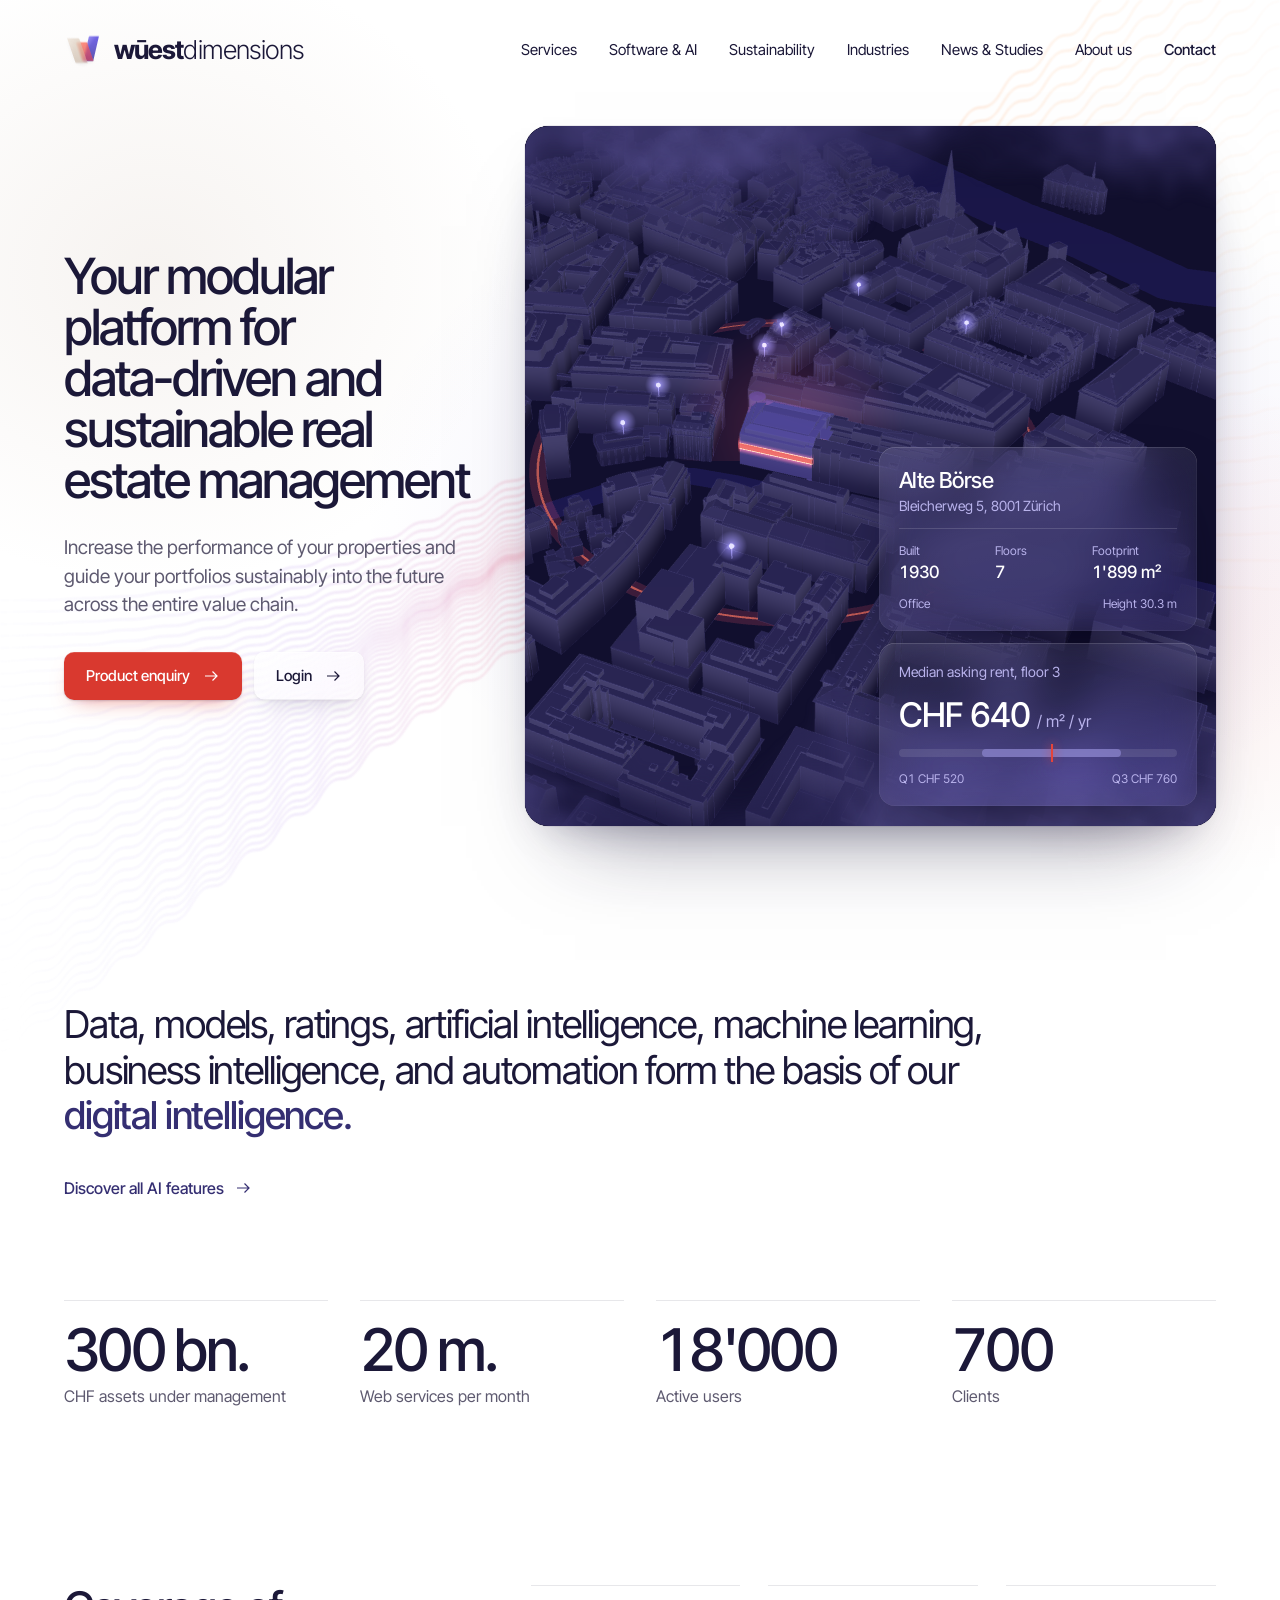
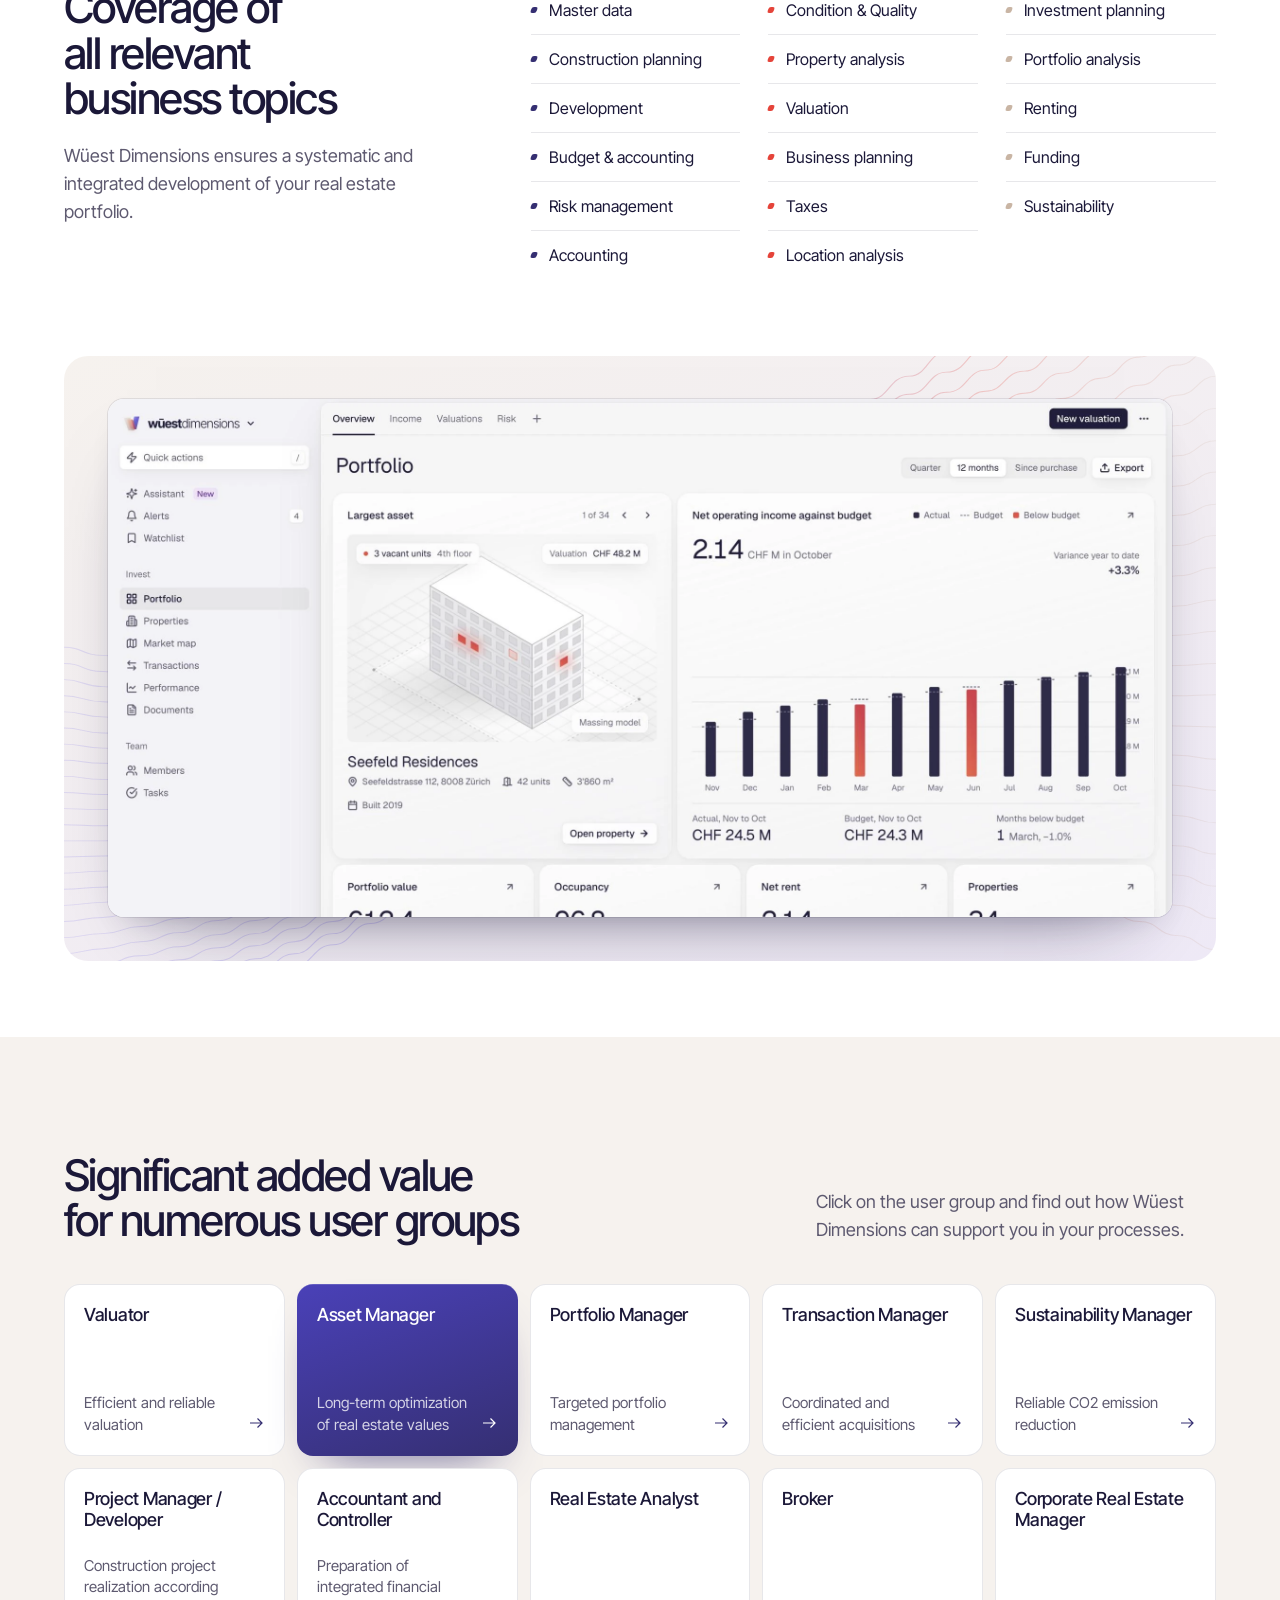
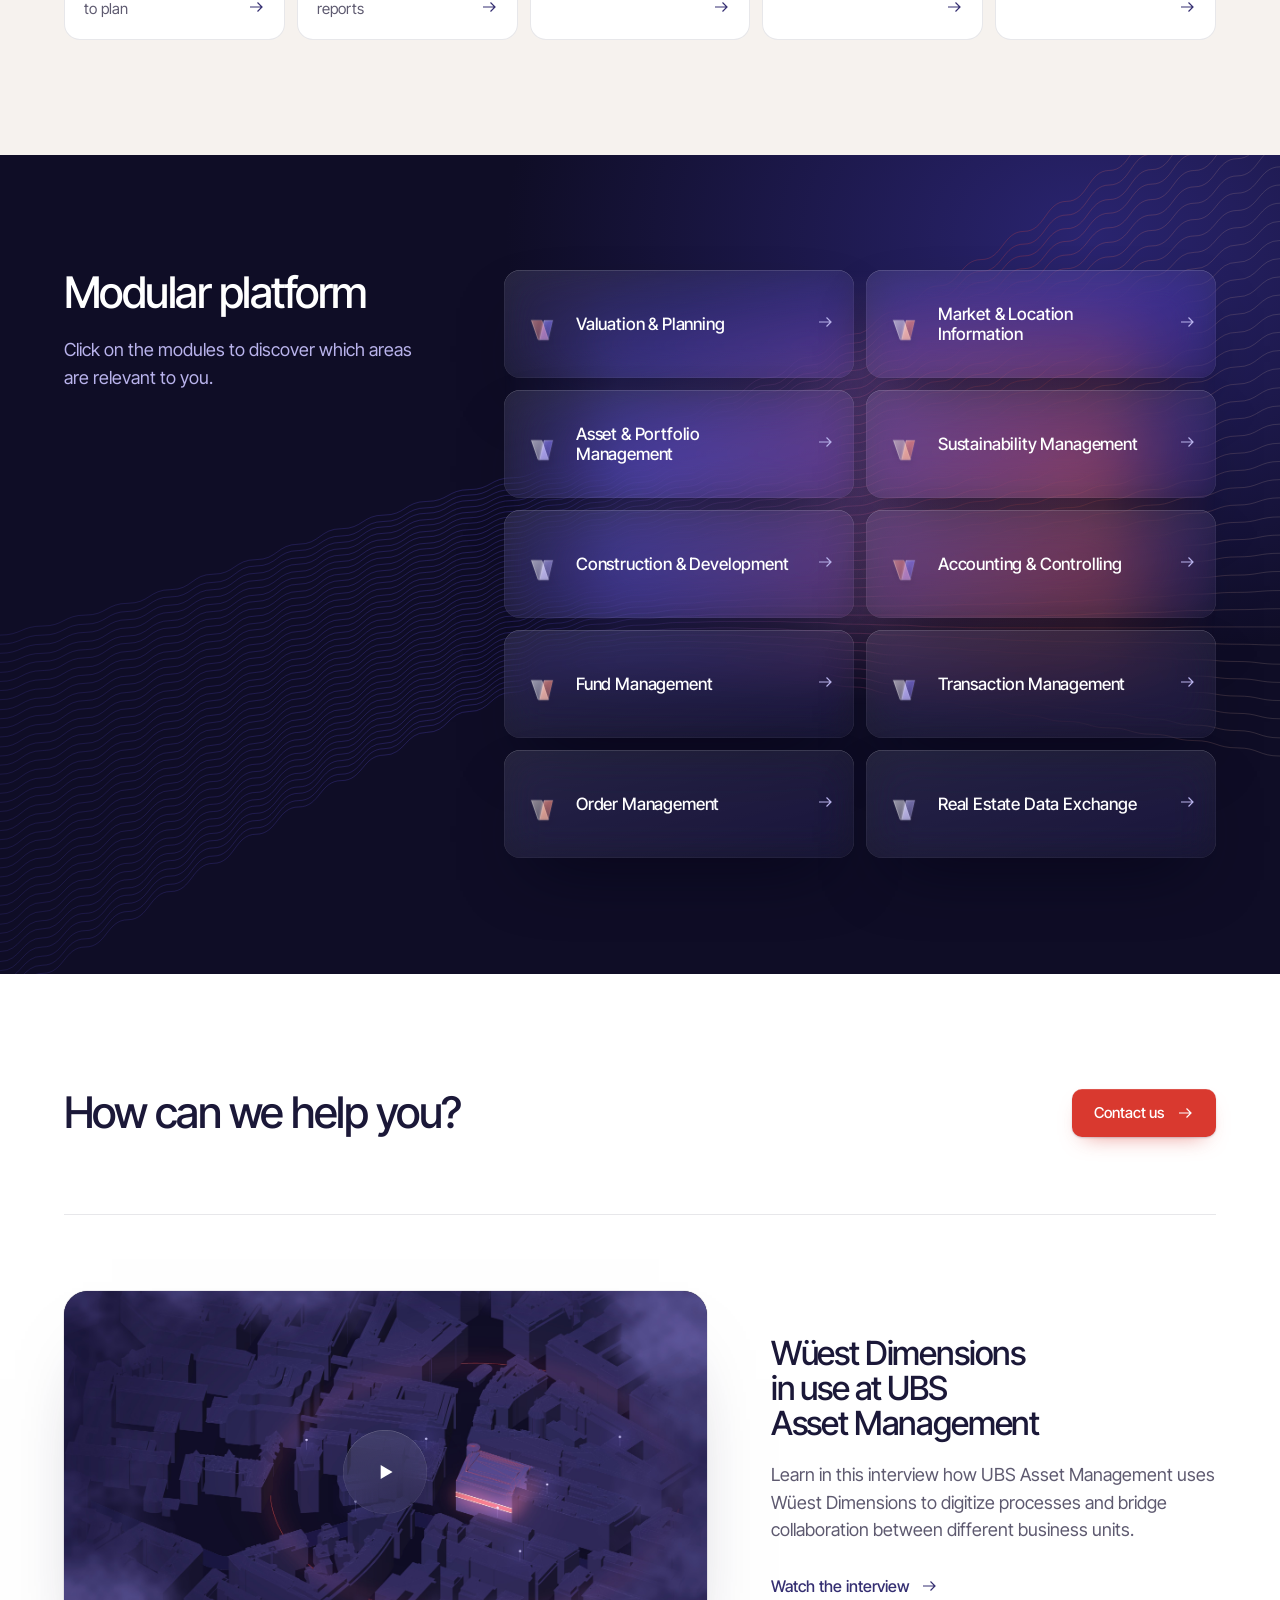
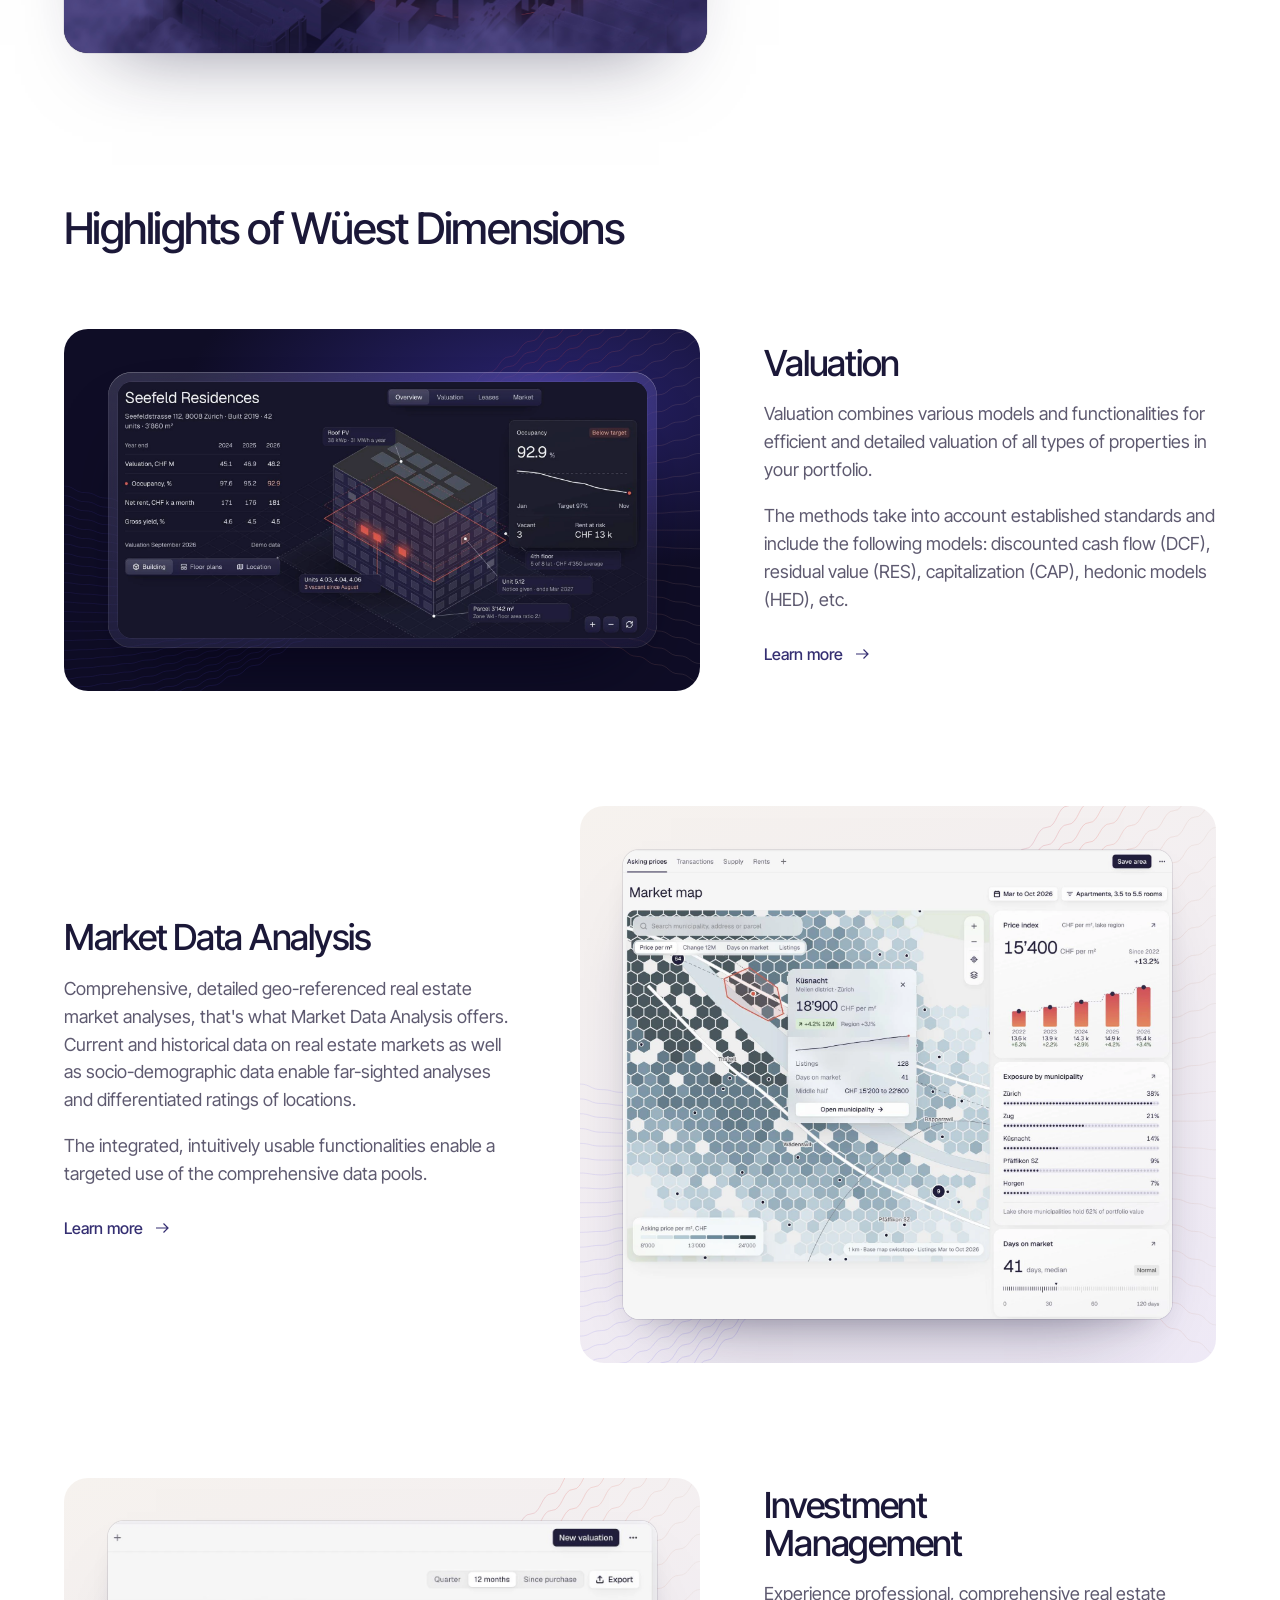
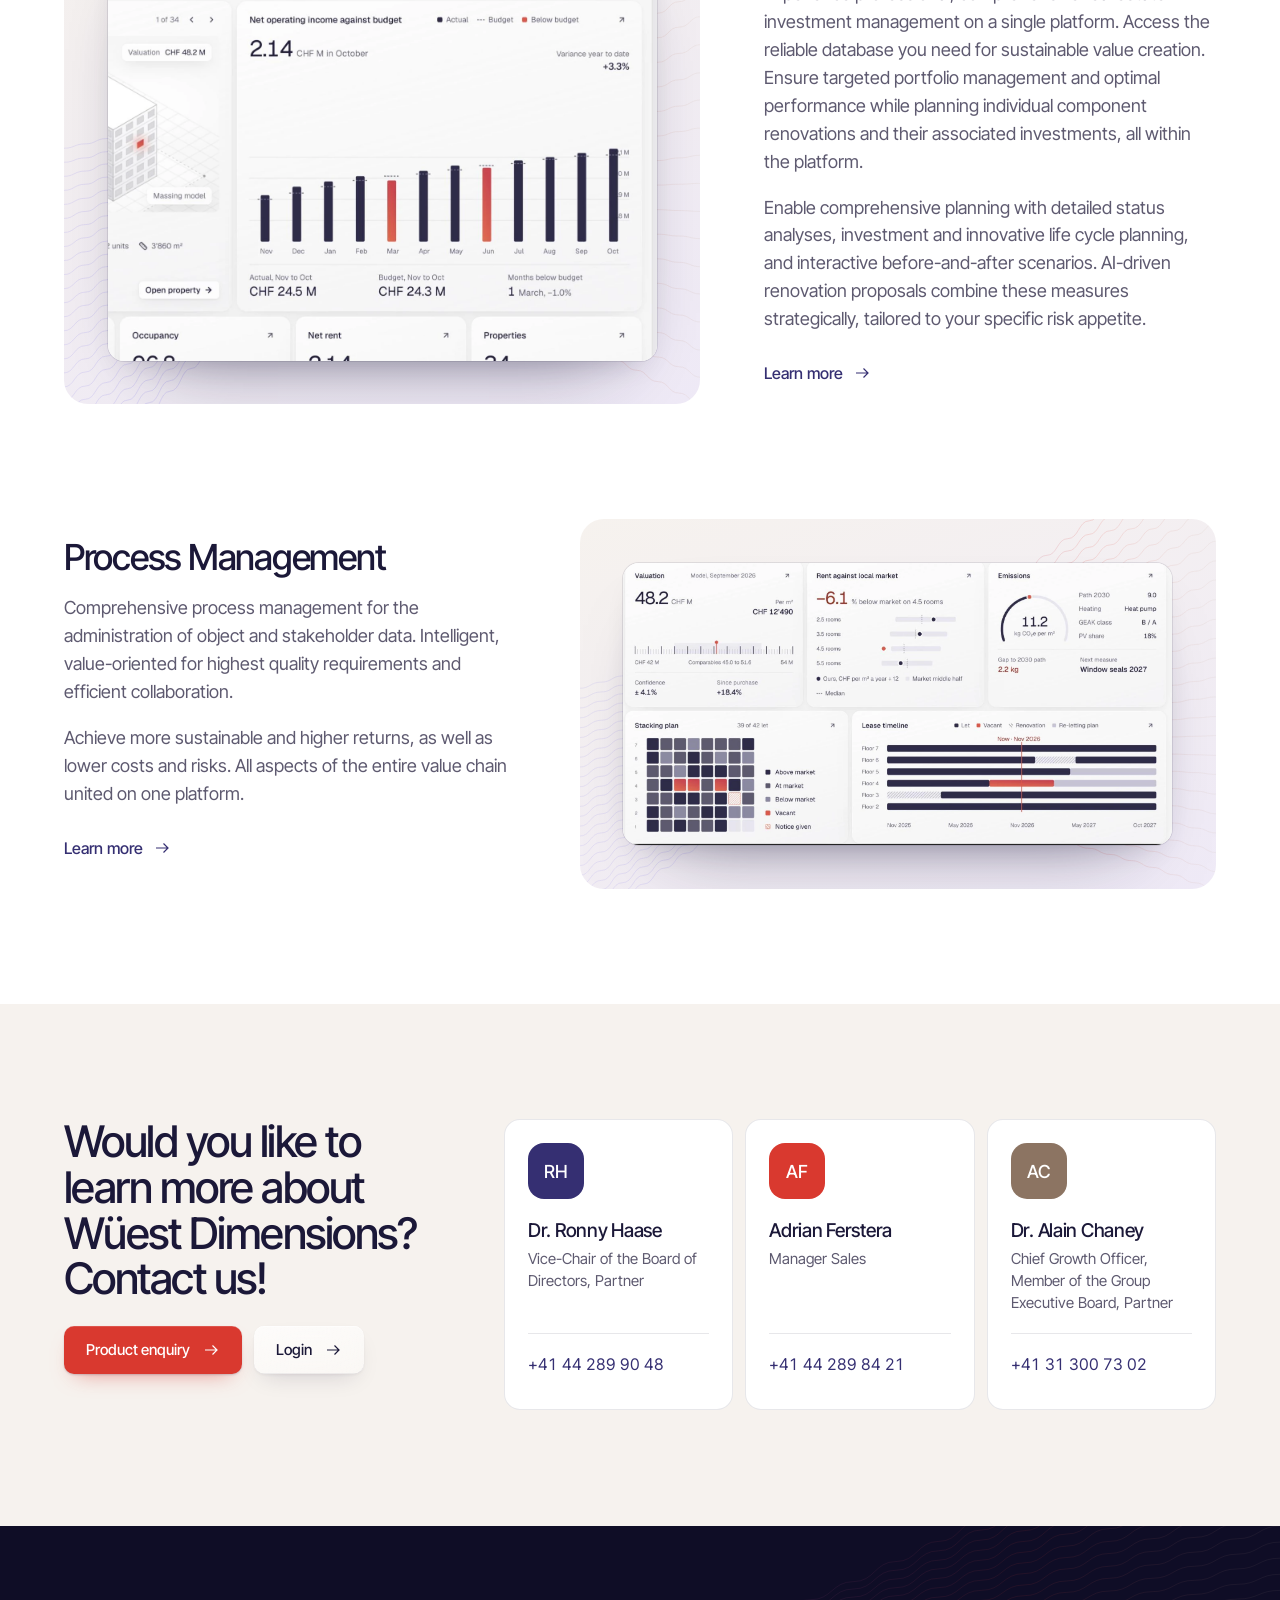
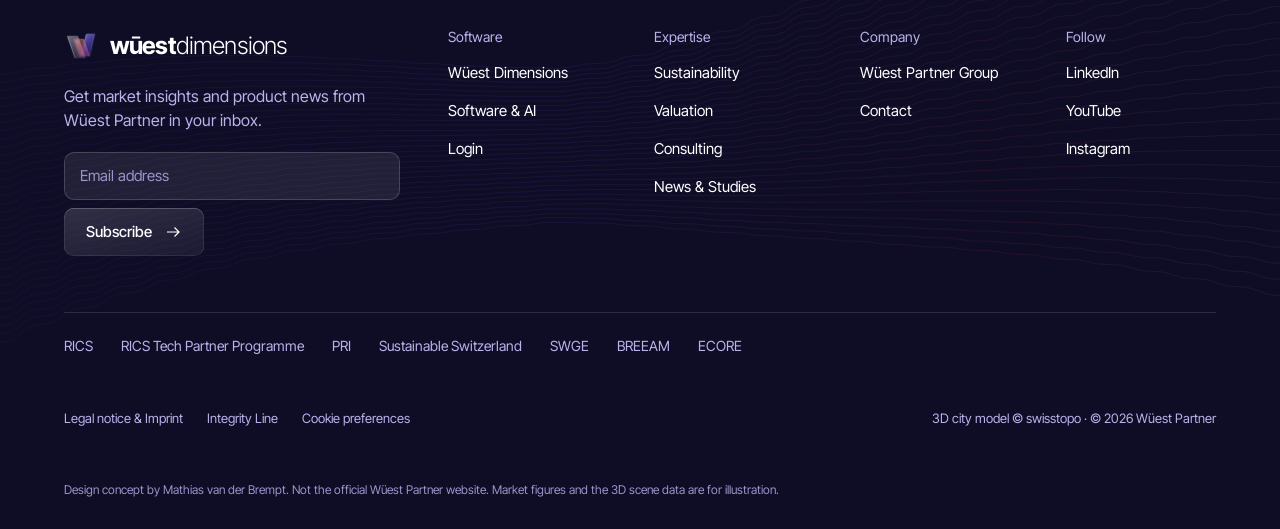
==== commit 7148ff02: "Hero band: blur 1.3px, colours one step softer Co-Authored-By: Claude Opus 5.5 <noreply@anthropic.co" ====
--- a/index.html
+++ b/index.html
@@ -9,5 +9,5 @@
 .wd-btn svg{transition: transform .15s ease}.wd-btn:hover svg{transform: translateX(4px)}@media (prefers-reduced-motion: reduce){.wd-btn svg{transition: none}}
 </style>
 <style>@media (max-width: 760px){.wd-stage{height: 460px !important}}</style></head><body>
-<div style="width: 100%; overflow-x: clip; background: #FFFFFF; color: #1B1838; font-family: 'Inter Tight', 'Helvetica Neue', Arial, sans-serif"><div style="position: relative; overflow: visible; width: 100%; min-height: 900px; background: #FFFFFF; color: #1B1838; font-family: 'Inter Tight', 'Helvetica Neue', Arial, sans-serif; display: flex; flex-direction: column"><div aria-hidden="true" style="position: absolute; inset: 0; pointer-events: none; background: radial-gradient(60% 55% at 70% 55%, rgba(97,82,232,0.10), rgba(97,82,232,0) 70%), radial-gradient(35% 40% at 92% 70%, rgba(229,68,58,0.08), rgba(229,68,58,0) 70%), radial-gradient(40% 50% at 12% 30%, rgba(201,181,164,0.16), rgba(201,181,164,0) 70%); "></div><svg class="wd-band" aria-hidden="true" viewBox="0 0 1440 1320" preserveAspectRatio="none" style="position: absolute; inset: 0; width: 100%; height: 100%; display: block; pointer-events: none; opacity: 0.9; height: calc(100% + 420px); z-index: 0; -webkit-mask-image: linear-gradient(to bottom, #000 0, #000 calc(100% - 480px), transparent 100%); mask-image: linear-gradient(to bottom, #000 0, #000 calc(100% - 480px), transparent 100%); filter: blur(2.6px)"><defs><linearGradient id="wdhg" x1="0" y1="0" x2="1" y2="0"><stop offset="0" stop-color="#6152E8" stop-opacity="0.45"/><stop offset="0.24" stop-color="#8E4FE0" stop-opacity="0.6"/><stop offset="0.42" stop-color="#F0506A" stop-opacity="0.7"/><stop offset="0.58" stop-color="#FF7A2E" stop-opacity="0.85"/><stop offset="1" stop-color="#FF8A2E" stop-opacity="0.8"/></linearGradient><linearGradient id="wdhm" gradientUnits="userSpaceOnUse" x1="0" y1="0" x2="1440" y2="0" spreadMethod="repeat"><stop offset="0" stop-color="#fff" stop-opacity="1"/><stop offset="0.35" stop-color="#fff" stop-opacity="0.9"/><stop offset="0.6" stop-color="#fff" stop-opacity="0.12"/><stop offset="0.82" stop-color="#fff" stop-opacity="0.9"/><stop offset="1" stop-color="#fff" stop-opacity="1"/><animateTransform attributeName="gradientTransform" type="translate" from="0 0" to="1440 0" dur="21s" repeatCount="indefinite"/></linearGradient><mask id="wdhk" maskUnits="userSpaceOnUse" x="0" y="0" width="1440" height="1320"><rect x="0" y="-400" width="1440" height="2120" fill="url(#wdhm)"/></mask></defs><g fill="none" stroke="url(#wdhg)" stroke-width="0.9" vector-effect="non-scaling-stroke" mask="url(#wdhk)"><path d="M0,600 C24,600 24,601 48,601 C72,601 72,600 96,600 C120,600 120,599 144,599 C168,599 168,595 192,595 C216,595 216,590 240,590 C264,590 264,582 288,582 C312,582 312,571 336,571 C360,571 360,558 384,558 C408,558 408,543 432,543 C456,543 456,525 480,525 C504,525 504,505 528,505 C552,505 552,483 576,483 C600,483 600,459 624,459 C648,459 648,429 672,429 C696,429 696,394 720,394 C744,394 744,358 768,358 C792,358 792,321 816,321 C840,321 840,285 864,285 C888,285 888,248 912,248 C936,248 936,212 960,212 C984,212 984,176 1008,176 C1032,176 1032,140 1056,140 C1080,140 1080,104 1104,104 C1128,104 1128,68 1152,68 C1176,68 1176,32 1200,32 C1224,32 1224,-6 1248,-6 C1272,-6 1272,-44 1296,-44 C1320,-44 1320,-83 1344,-83 C1368,-83 1368,-123 1392,-123 C1416,-123 1416,-165 1440,-165"><animate attributeName="d" dur="26s" begin="-0.00s" repeatCount="indefinite" calcMode="spline" keyTimes="0;0.33;0.66;1" keySplines="0.45 0 0.55 1;0.45 0 0.55 1;0.45 0 0.55 1" values="M0,600 C24,600 24,601 48,601 C72,601 72,600 96,600 C120,600 120,599 144,599 C168,599 168,595 192,595 C216,595 216,590 240,590 C264,590 264,582 288,582 C312,582 312,571 336,571 C360,571 360,558 384,558 C408,558 408,543 432,543 C456,543 456,525 480,525 C504,525 504,505 528,505 C552,505 552,483 576,483 C600,483 600,459 624,459 C648,459 648,429 672,429 C696,429 696,394 720,394 C744,394 744,358 768,358 C792,358 792,321 816,321 C840,321 840,285 864,285 C888,285 888,248 912,248 C936,248 936,212 960,212 C984,212 984,176 1008,176 C1032,176 1032,140 1056,140 C1080,140 1080,104 1104,104 C1128,104 1128,68 1152,68 C1176,68 1176,32 1200,32 C1224,32 1224,-6 1248,-6 C1272,-6 1272,-44 1296,-44 C1320,-44 1320,-83 1344,-83 C1368,-83 1368,-123 1392,-123 C1416,-123 1416,-165 1440,-165;M0,658 C24,658 24,647 48,647 C72,647 72,633 96,633 C120,633 120,616 144,616 C168,616 168,598 192,598 C216,598 216,577 240,577 C264,577 264,555 288,555 C312,555 312,531 336,531 C360,531 360,507 384,507 C408,507 408,483 432,483 C456,483 456,458 480,458 C504,458 504,435 528,435 C552,435 552,412 576,412 C600,412 600,389 624,389 C648,389 648,362 672,362 C696,362 696,332 720,332 C744,332 744,301 768,301 C792,301 792,270 816,270 C840,270 840,239 864,239 C888,239 888,208 912,208 C936,208 936,175 960,175 C984,175 984,142 1008,142 C1032,142 1032,108 1056,108 C1080,108 1080,73 1104,73 C1128,73 1128,36 1152,36 C1176,36 1176,-2 1200,-2 C1224,-2 1224,-42 1248,-42 C1272,-42 1272,-84 1296,-84 C1320,-84 1320,-127 1344,-127 C1368,-127 1368,-170 1392,-170 C1416,-170 1416,-215 1440,-215;M0,602 C24,602 24,584 48,584 C72,584 72,565 96,565 C120,565 120,547 144,547 C168,547 168,529 192,529 C216,529 216,513 240,513 C264,513 264,498 288,498 C312,498 312,485 336,485 C360,485 360,473 384,473 C408,473 408,463 432,463 C456,463 456,455 480,455 C504,455 504,448 528,448 C552,448 552,441 576,441 C600,441 600,434 624,434 C648,434 648,420 672,420 C696,420 696,403 720,403 C744,403 744,382 768,382 C792,382 792,359 816,359 C840,359 840,334 864,334 C888,334 888,307 912,307 C936,307 936,277 960,277 C984,277 984,245 1008,245 C1032,245 1032,210 1056,210 C1080,210 1080,175 1104,175 C1128,175 1128,137 1152,137 C1176,137 1176,98 1200,98 C1224,98 1224,59 1248,59 C1272,59 1272,19 1296,19 C1320,19 1320,-21 1344,-21 C1368,-21 1368,-62 1392,-62 C1416,-62 1416,-102 1440,-102;M0,600 C24,600 24,601 48,601 C72,601 72,600 96,600 C120,600 120,599 144,599 C168,599 168,595 192,595 C216,595 216,590 240,590 C264,590 264,582 288,582 C312,582 312,571 336,571 C360,571 360,558 384,558 C408,558 408,543 432,543 C456,543 456,525 480,525 C504,525 504,505 528,505 C552,505 552,483 576,483 C600,483 600,459 624,459 C648,459 648,429 672,429 C696,429 696,394 720,394 C744,394 744,358 768,358 C792,358 792,321 816,321 C840,321 840,285 864,285 C888,285 888,248 912,248 C936,248 936,212 960,212 C984,212 984,176 1008,176 C1032,176 1032,140 1056,140 C1080,140 1080,104 1104,104 C1128,104 1128,68 1152,68 C1176,68 1176,32 1200,32 C1224,32 1224,-6 1248,-6 C1272,-6 1272,-44 1296,-44 C1320,-44 1320,-83 1344,-83 C1368,-83 1368,-123 1392,-123 C1416,-123 1416,-165 1440,-165"/></path><path d="M0,612 C24,612 24,612 48,612 C72,612 72,611 96,611 C120,611 120,609 144,609 C168,609 168,605 192,605 C216,605 216,599 240,599 C264,599 264,591 288,591 C312,591 312,580 336,580 C360,580 360,567 384,567 C408,567 408,551 432,551 C456,551 456,532 480,532 C504,532 504,512 528,512 C552,512 552,490 576,490 C600,490 600,466 624,466 C648,466 648,436 672,436 C696,436 696,402 720,402 C744,402 744,366 768,366 C792,366 792,331 816,331 C840,331 840,295 864,295 C888,295 888,259 912,259 C936,259 936,223 960,223 C984,223 984,188 1008,188 C1032,188 1032,154 1056,154 C1080,154 1080,119 1104,119 C1128,119 1128,84 1152,84 C1176,84 1176,49 1200,49 C1224,49 1224,13 1248,13 C1272,13 1272,-24 1296,-24 C1320,-24 1320,-61 1344,-61 C1368,-61 1368,-100 1392,-100 C1416,-100 1416,-141 1440,-141"><animate attributeName="d" dur="26s" begin="-0.37s" repeatCount="indefinite" calcMode="spline" keyTimes="0;0.33;0.66;1" keySplines="0.45 0 0.55 1;0.45 0 0.55 1;0.45 0 0.55 1" values="M0,612 C24,612 24,612 48,612 C72,612 72,611 96,611 C120,611 120,609 144,609 C168,609 168,605 192,605 C216,605 216,599 240,599 C264,599 264,591 288,591 C312,591 312,580 336,580 C360,580 360,567 384,567 C408,567 408,551 432,551 C456,551 456,532 480,532 C504,532 504,512 528,512 C552,512 552,490 576,490 C600,490 600,466 624,466 C648,466 648,436 672,436 C696,436 696,402 720,402 C744,402 744,366 768,366 C792,366 792,331 816,331 C840,331 840,295 864,295 C888,295 888,259 912,259 C936,259 936,223 960,223 C984,223 984,188 1008,188 C1032,188 1032,154 1056,154 C1080,154 1080,119 1104,119 C1128,119 1128,84 1152,84 C1176,84 1176,49 1200,49 C1224,49 1224,13 1248,13 C1272,13 1272,-24 1296,-24 C1320,-24 1320,-61 1344,-61 C1368,-61 1368,-100 1392,-100 C1416,-100 1416,-141 1440,-141;M0,670 C24,670 24,658 48,658 C72,658 72,644 96,644 C120,644 120,627 144,627 C168,627 168,608 192,608 C216,608 216,587 240,587 C264,587 264,564 288,564 C312,564 312,540 336,540 C360,540 360,515 384,515 C408,515 408,491 432,491 C456,491 456,466 480,466 C504,466 504,442 528,442 C552,442 552,419 576,419 C600,419 600,396 624,396 C648,396 648,369 672,369 C696,369 696,339 720,339 C744,339 744,309 768,309 C792,309 792,279 816,279 C840,279 840,249 864,249 C888,249 888,218 912,218 C936,218 936,187 960,187 C984,187 984,155 1008,155 C1032,155 1032,122 1056,122 C1080,122 1080,88 1104,88 C1128,88 1128,52 1152,52 C1176,52 1176,15 1200,15 C1224,15 1224,-24 1248,-24 C1272,-24 1272,-64 1296,-64 C1320,-64 1320,-105 1344,-105 C1368,-105 1368,-148 1392,-148 C1416,-148 1416,-191 1440,-191;M0,614 C24,614 24,595 48,595 C72,595 72,576 96,576 C120,576 120,557 144,557 C168,557 168,539 192,539 C216,539 216,522 240,522 C264,522 264,507 288,507 C312,507 312,493 336,493 C360,493 360,482 384,482 C408,482 408,471 432,471 C456,471 456,463 480,463 C504,463 504,455 528,455 C552,455 552,448 576,448 C600,448 600,440 624,440 C648,440 648,428 672,428 C696,428 696,410 720,410 C744,410 744,391 768,391 C792,391 792,369 816,369 C840,369 840,344 864,344 C888,344 888,318 912,318 C936,318 936,289 960,289 C984,289 984,257 1008,257 C1032,257 1032,224 1056,224 C1080,224 1080,189 1104,189 C1128,189 1128,153 1152,153 C1176,153 1176,116 1200,116 C1224,116 1224,77 1248,77 C1272,77 1272,39 1296,39 C1320,39 1320,-0 1344,-0 C1368,-0 1368,-39 1392,-39 C1416,-39 1416,-78 1440,-78;M0,612 C24,612 24,612 48,612 C72,612 72,611 96,611 C120,611 120,609 144,609 C168,609 168,605 192,605 C216,605 216,599 240,599 C264,599 264,591 288,591 C312,591 312,580 336,580 C360,580 360,567 384,567 C408,567 408,551 432,551 C456,551 456,532 480,532 C504,532 504,512 528,512 C552,512 552,490 576,490 C600,490 600,466 624,466 C648,466 648,436 672,436 C696,436 696,402 720,402 C744,402 744,366 768,366 C792,366 792,331 816,331 C840,331 840,295 864,295 C888,295 888,259 912,259 C936,259 936,223 960,223 C984,223 984,188 1008,188 C1032,188 1032,154 1056,154 C1080,154 1080,119 1104,119 C1128,119 1128,84 1152,84 C1176,84 1176,49 1200,49 C1224,49 1224,13 1248,13 C1272,13 1272,-24 1296,-24 C1320,-24 1320,-61 1344,-61 C1368,-61 1368,-100 1392,-100 C1416,-100 1416,-141 1440,-141"/></path><path d="M0,624 C24,624 24,624 48,624 C72,624 72,622 96,622 C120,622 120,620 144,620 C168,620 168,616 192,616 C216,616 216,609 240,609 C264,609 264,600 288,600 C312,600 312,589 336,589 C360,589 360,575 384,575 C408,575 408,559 432,559 C456,559 456,540 480,540 C504,540 504,519 528,519 C552,519 552,497 576,497 C600,497 600,473 624,473 C648,473 648,443 672,443 C696,443 696,410 720,410 C744,410 744,375 768,375 C792,375 792,340 816,340 C840,340 840,304 864,304 C888,304 888,270 912,270 C936,270 936,235 960,235 C984,235 984,201 1008,201 C1032,201 1032,167 1056,167 C1080,167 1080,134 1104,134 C1128,134 1128,100 1152,100 C1176,100 1176,66 1200,66 C1224,66 1224,32 1248,32 C1272,32 1272,-4 1296,-4 C1320,-4 1320,-40 1344,-40 C1368,-40 1368,-78 1392,-78 C1416,-78 1416,-117 1440,-117"><animate attributeName="d" dur="26s" begin="-0.74s" repeatCount="indefinite" calcMode="spline" keyTimes="0;0.33;0.66;1" keySplines="0.45 0 0.55 1;0.45 0 0.55 1;0.45 0 0.55 1" values="M0,624 C24,624 24,624 48,624 C72,624 72,622 96,622 C120,622 120,620 144,620 C168,620 168,616 192,616 C216,616 216,609 240,609 C264,609 264,600 288,600 C312,600 312,589 336,589 C360,589 360,575 384,575 C408,575 408,559 432,559 C456,559 456,540 480,540 C504,540 504,519 528,519 C552,519 552,497 576,497 C600,497 600,473 624,473 C648,473 648,443 672,443 C696,443 696,410 720,410 C744,410 744,375 768,375 C792,375 792,340 816,340 C840,340 840,304 864,304 C888,304 888,270 912,270 C936,270 936,235 960,235 C984,235 984,201 1008,201 C1032,201 1032,167 1056,167 C1080,167 1080,134 1104,134 C1128,134 1128,100 1152,100 C1176,100 1176,66 1200,66 C1224,66 1224,32 1248,32 C1272,32 1272,-4 1296,-4 C1320,-4 1320,-40 1344,-40 C1368,-40 1368,-78 1392,-78 C1416,-78 1416,-117 1440,-117;M0,682 C24,682 24,670 48,670 C72,670 72,655 96,655 C120,655 120,638 144,638 C168,638 168,618 192,618 C216,618 216,596 240,596 C264,596 264,573 288,573 C312,573 312,549 336,549 C360,549 360,524 384,524 C408,524 408,499 432,499 C456,499 456,474 480,474 C504,474 504,449 528,449 C552,449 552,426 576,426 C600,426 600,403 624,403 C648,403 648,376 672,376 C696,376 696,347 720,347 C744,347 744,318 768,318 C792,318 792,288 816,288 C840,288 840,259 864,259 C888,259 888,229 912,229 C936,229 936,199 960,199 C984,199 984,168 1008,168 C1032,168 1032,136 1056,136 C1080,136 1080,103 1104,103 C1128,103 1128,68 1152,68 C1176,68 1176,32 1200,32 C1224,32 1224,-5 1248,-5 C1272,-5 1272,-44 1296,-44 C1320,-44 1320,-84 1344,-84 C1368,-84 1368,-125 1392,-125 C1416,-125 1416,-167 1440,-167;M0,627 C24,627 24,607 48,607 C72,607 72,587 96,587 C120,587 120,568 144,568 C168,568 168,549 192,549 C216,549 216,532 240,532 C264,532 264,516 288,516 C312,516 312,502 336,502 C360,502 360,490 384,490 C408,490 408,479 432,479 C456,479 456,470 480,470 C504,470 504,462 528,462 C552,462 552,455 576,455 C600,455 600,447 624,447 C648,447 648,435 672,435 C696,435 696,418 720,418 C744,418 744,399 768,399 C792,399 792,378 816,378 C840,378 840,354 864,354 C888,354 888,328 912,328 C936,328 936,300 960,300 C984,300 984,270 1008,270 C1032,270 1032,238 1056,238 C1080,238 1080,204 1104,204 C1128,204 1128,169 1152,169 C1176,169 1176,133 1200,133 C1224,133 1224,96 1248,96 C1272,96 1272,59 1296,59 C1320,59 1320,21 1344,21 C1368,21 1368,-17 1392,-17 C1416,-17 1416,-54 1440,-54;M0,624 C24,624 24,624 48,624 C72,624 72,622 96,622 C120,622 120,620 144,620 C168,620 168,616 192,616 C216,616 216,609 240,609 C264,609 264,600 288,600 C312,600 312,589 336,589 C360,589 360,575 384,575 C408,575 408,559 432,559 C456,559 456,540 480,540 C504,540 504,519 528,519 C552,519 552,497 576,497 C600,497 600,473 624,473 C648,473 648,443 672,443 C696,443 696,410 720,410 C744,410 744,375 768,375 C792,375 792,340 816,340 C840,340 840,304 864,304 C888,304 888,270 912,270 C936,270 936,235 960,235 C984,235 984,201 1008,201 C1032,201 1032,167 1056,167 C1080,167 1080,134 1104,134 C1128,134 1128,100 1152,100 C1176,100 1176,66 1200,66 C1224,66 1224,32 1248,32 C1272,32 1272,-4 1296,-4 C1320,-4 1320,-40 1344,-40 C1368,-40 1368,-78 1392,-78 C1416,-78 1416,-117 1440,-117"/></path><path d="M0,636 C24,636 24,635 48,635 C72,635 72,634 96,634 C120,634 120,630 144,630 C168,630 168,626 192,626 C216,626 216,619 240,619 C264,619 264,609 288,609 C312,609 312,598 336,598 C360,598 360,583 384,583 C408,583 408,567 432,567 C456,567 456,548 480,548 C504,548 504,527 528,527 C552,527 552,504 576,504 C600,504 600,480 624,480 C648,480 648,450 672,450 C696,450 696,417 720,417 C744,417 744,383 768,383 C792,383 792,349 816,349 C840,349 840,314 864,314 C888,314 888,280 912,280 C936,280 936,247 960,247 C984,247 984,214 1008,214 C1032,214 1032,181 1056,181 C1080,181 1080,149 1104,149 C1128,149 1128,116 1152,116 C1176,116 1176,84 1200,84 C1224,84 1224,50 1248,50 C1272,50 1272,16 1296,16 C1320,16 1320,-19 1344,-19 C1368,-19 1368,-55 1392,-55 C1416,-55 1416,-93 1440,-93"><animate attributeName="d" dur="26s" begin="-1.11s" repeatCount="indefinite" calcMode="spline" keyTimes="0;0.33;0.66;1" keySplines="0.45 0 0.55 1;0.45 0 0.55 1;0.45 0 0.55 1" values="M0,636 C24,636 24,635 48,635 C72,635 72,634 96,634 C120,634 120,630 144,630 C168,630 168,626 192,626 C216,626 216,619 240,619 C264,619 264,609 288,609 C312,609 312,598 336,598 C360,598 360,583 384,583 C408,583 408,567 432,567 C456,567 456,548 480,548 C504,548 504,527 528,527 C552,527 552,504 576,504 C600,504 600,480 624,480 C648,480 648,450 672,450 C696,450 696,417 720,417 C744,417 744,383 768,383 C792,383 792,349 816,349 C840,349 840,314 864,314 C888,314 888,280 912,280 C936,280 936,247 960,247 C984,247 984,214 1008,214 C1032,214 1032,181 1056,181 C1080,181 1080,149 1104,149 C1128,149 1128,116 1152,116 C1176,116 1176,84 1200,84 C1224,84 1224,50 1248,50 C1272,50 1272,16 1296,16 C1320,16 1320,-19 1344,-19 C1368,-19 1368,-55 1392,-55 C1416,-55 1416,-93 1440,-93;M0,694 C24,694 24,682 48,682 C72,682 72,666 96,666 C120,666 120,648 144,648 C168,648 168,628 192,628 C216,628 216,606 240,606 C264,606 264,582 288,582 C312,582 312,557 336,557 C360,557 360,532 384,532 C408,532 408,507 432,507 C456,507 456,481 480,481 C504,481 504,457 528,457 C552,457 552,433 576,433 C600,433 600,410 624,410 C648,410 648,383 672,383 C696,383 696,355 720,355 C744,355 744,326 768,326 C792,326 792,297 816,297 C840,297 840,269 864,269 C888,269 888,240 912,240 C936,240 936,211 960,211 C984,211 984,181 1008,181 C1032,181 1032,150 1056,150 C1080,150 1080,118 1104,118 C1128,118 1128,84 1152,84 C1176,84 1176,49 1200,49 C1224,49 1224,13 1248,13 C1272,13 1272,-24 1296,-24 C1320,-24 1320,-63 1344,-63 C1368,-63 1368,-103 1392,-103 C1416,-103 1416,-143 1440,-143;M0,639 C24,639 24,619 48,619 C72,619 72,598 96,598 C120,598 120,578 144,578 C168,578 168,559 192,559 C216,559 216,542 240,542 C264,542 264,525 288,525 C312,525 312,511 336,511 C360,511 360,498 384,498 C408,498 408,487 432,487 C456,487 456,478 480,478 C504,478 504,470 528,470 C552,470 552,462 576,462 C600,462 600,454 624,454 C648,454 648,442 672,442 C696,442 696,426 720,426 C744,426 744,407 768,407 C792,407 792,387 816,387 C840,387 840,364 864,364 C888,364 888,339 912,339 C936,339 936,312 960,312 C984,312 984,283 1008,283 C1032,283 1032,252 1056,252 C1080,252 1080,219 1104,219 C1128,219 1128,185 1152,185 C1176,185 1176,150 1200,150 C1224,150 1224,115 1248,115 C1272,115 1272,78 1296,78 C1320,78 1320,42 1344,42 C1368,42 1368,6 1392,6 C1416,6 1416,-30 1440,-30;M0,636 C24,636 24,635 48,635 C72,635 72,634 96,634 C120,634 120,630 144,630 C168,630 168,626 192,626 C216,626 216,619 240,619 C264,619 264,609 288,609 C312,609 312,598 336,598 C360,598 360,583 384,583 C408,583 408,567 432,567 C456,567 456,548 480,548 C504,548 504,527 528,527 C552,527 552,504 576,504 C600,504 600,480 624,480 C648,480 648,450 672,450 C696,450 696,417 720,417 C744,417 744,383 768,383 C792,383 792,349 816,349 C840,349 840,314 864,314 C888,314 888,280 912,280 C936,280 936,247 960,247 C984,247 984,214 1008,214 C1032,214 1032,181 1056,181 C1080,181 1080,149 1104,149 C1128,149 1128,116 1152,116 C1176,116 1176,84 1200,84 C1224,84 1224,50 1248,50 C1272,50 1272,16 1296,16 C1320,16 1320,-19 1344,-19 C1368,-19 1368,-55 1392,-55 C1416,-55 1416,-93 1440,-93"/></path><path d="M0,648 C24,648 24,647 48,647 C72,647 72,645 96,645 C120,645 120,641 144,641 C168,641 168,636 192,636 C216,636 216,628 240,628 C264,628 264,619 288,619 C312,619 312,606 336,606 C360,606 360,592 384,592 C408,592 408,575 432,575 C456,575 456,555 480,555 C504,555 504,534 528,534 C552,534 552,511 576,511 C600,511 600,487 624,487 C648,487 648,458 672,458 C696,458 696,425 720,425 C744,425 744,392 768,392 C792,392 792,358 816,358 C840,358 840,324 864,324 C888,324 888,291 912,291 C936,291 936,259 960,259 C984,259 984,227 1008,227 C1032,227 1032,195 1056,195 C1080,195 1080,164 1104,164 C1128,164 1128,132 1152,132 C1176,132 1176,101 1200,101 C1224,101 1224,69 1248,69 C1272,69 1272,36 1296,36 C1320,36 1320,2 1344,2 C1368,2 1368,-33 1392,-33 C1416,-33 1416,-69 1440,-69"><animate attributeName="d" dur="26s" begin="-1.48s" repeatCount="indefinite" calcMode="spline" keyTimes="0;0.33;0.66;1" keySplines="0.45 0 0.55 1;0.45 0 0.55 1;0.45 0 0.55 1" values="M0,648 C24,648 24,647 48,647 C72,647 72,645 96,645 C120,645 120,641 144,641 C168,641 168,636 192,636 C216,636 216,628 240,628 C264,628 264,619 288,619 C312,619 312,606 336,606 C360,606 360,592 384,592 C408,592 408,575 432,575 C456,575 456,555 480,555 C504,555 504,534 528,534 C552,534 552,511 576,511 C600,511 600,487 624,487 C648,487 648,458 672,458 C696,458 696,425 720,425 C744,425 744,392 768,392 C792,392 792,358 816,358 C840,358 840,324 864,324 C888,324 888,291 912,291 C936,291 936,259 960,259 C984,259 984,227 1008,227 C1032,227 1032,195 1056,195 C1080,195 1080,164 1104,164 C1128,164 1128,132 1152,132 C1176,132 1176,101 1200,101 C1224,101 1224,69 1248,69 C1272,69 1272,36 1296,36 C1320,36 1320,2 1344,2 C1368,2 1368,-33 1392,-33 C1416,-33 1416,-69 1440,-69;M0,707 C24,707 24,693 48,693 C72,693 72,677 96,677 C120,677 120,659 144,659 C168,659 168,638 192,638 C216,638 216,615 240,615 C264,615 264,591 288,591 C312,591 312,566 336,566 C360,566 360,540 384,540 C408,540 408,515 432,515 C456,515 456,489 480,489 C504,489 504,464 528,464 C552,464 552,440 576,440 C600,440 600,417 624,417 C648,417 648,391 672,391 C696,391 696,362 720,362 C744,362 744,334 768,334 C792,334 792,306 816,306 C840,306 840,279 864,279 C888,279 888,251 912,251 C936,251 936,222 960,222 C984,222 984,194 1008,194 C1032,194 1032,164 1056,164 C1080,164 1080,133 1104,133 C1128,133 1128,100 1152,100 C1176,100 1176,67 1200,67 C1224,67 1224,32 1248,32 C1272,32 1272,-4 1296,-4 C1320,-4 1320,-42 1344,-42 C1368,-42 1368,-80 1392,-80 C1416,-80 1416,-119 1440,-119;M0,651 C24,651 24,630 48,630 C72,630 72,609 96,609 C120,609 120,589 144,589 C168,589 168,569 192,569 C216,569 216,551 240,551 C264,551 264,535 288,535 C312,535 312,520 336,520 C360,520 360,507 384,507 C408,507 408,495 432,495 C456,495 456,486 480,486 C504,486 504,477 528,477 C552,477 552,469 576,469 C600,469 600,461 624,461 C648,461 648,449 672,449 C696,449 696,433 720,433 C744,433 744,416 768,416 C792,416 792,396 816,396 C840,396 840,374 864,374 C888,374 888,350 912,350 C936,350 936,324 960,324 C984,324 984,296 1008,296 C1032,296 1032,266 1056,266 C1080,266 1080,234 1104,234 C1128,234 1128,201 1152,201 C1176,201 1176,168 1200,168 C1224,168 1224,133 1248,133 C1272,133 1272,98 1296,98 C1320,98 1320,63 1344,63 C1368,63 1368,28 1392,28 C1416,28 1416,-6 1440,-6;M0,648 C24,648 24,647 48,647 C72,647 72,645 96,645 C120,645 120,641 144,641 C168,641 168,636 192,636 C216,636 216,628 240,628 C264,628 264,619 288,619 C312,619 312,606 336,606 C360,606 360,592 384,592 C408,592 408,575 432,575 C456,575 456,555 480,555 C504,555 504,534 528,534 C552,534 552,511 576,511 C600,511 600,487 624,487 C648,487 648,458 672,458 C696,458 696,425 720,425 C744,425 744,392 768,392 C792,392 792,358 816,358 C840,358 840,324 864,324 C888,324 888,291 912,291 C936,291 936,259 960,259 C984,259 984,227 1008,227 C1032,227 1032,195 1056,195 C1080,195 1080,164 1104,164 C1128,164 1128,132 1152,132 C1176,132 1176,101 1200,101 C1224,101 1224,69 1248,69 C1272,69 1272,36 1296,36 C1320,36 1320,2 1344,2 C1368,2 1368,-33 1392,-33 C1416,-33 1416,-69 1440,-69"/></path><path d="M0,661 C24,661 24,659 48,659 C72,659 72,656 96,656 C120,656 120,652 144,652 C168,652 168,646 192,646 C216,646 216,638 240,638 C264,638 264,628 288,628 C312,628 312,615 336,615 C360,615 360,600 384,600 C408,600 408,583 432,583 C456,583 456,563 480,563 C504,563 504,542 528,542 C552,542 552,518 576,518 C600,518 600,494 624,494 C648,494 648,465 672,465 C696,465 696,433 720,433 C744,433 744,400 768,400 C792,400 792,367 816,367 C840,367 840,334 864,334 C888,334 888,302 912,302 C936,302 936,270 960,270 C984,270 984,239 1008,239 C1032,239 1032,209 1056,209 C1080,209 1080,179 1104,179 C1128,179 1128,149 1152,149 C1176,149 1176,118 1200,118 C1224,118 1224,87 1248,87 C1272,87 1272,56 1296,56 C1320,56 1320,23 1344,23 C1368,23 1368,-10 1392,-10 C1416,-10 1416,-45 1440,-45"><animate attributeName="d" dur="26s" begin="-1.85s" repeatCount="indefinite" calcMode="spline" keyTimes="0;0.33;0.66;1" keySplines="0.45 0 0.55 1;0.45 0 0.55 1;0.45 0 0.55 1" values="M0,661 C24,661 24,659 48,659 C72,659 72,656 96,656 C120,656 120,652 144,652 C168,652 168,646 192,646 C216,646 216,638 240,638 C264,638 264,628 288,628 C312,628 312,615 336,615 C360,615 360,600 384,600 C408,600 408,583 432,583 C456,583 456,563 480,563 C504,563 504,542 528,542 C552,542 552,518 576,518 C600,518 600,494 624,494 C648,494 648,465 672,465 C696,465 696,433 720,433 C744,433 744,400 768,400 C792,400 792,367 816,367 C840,367 840,334 864,334 C888,334 888,302 912,302 C936,302 936,270 960,270 C984,270 984,239 1008,239 C1032,239 1032,209 1056,209 C1080,209 1080,179 1104,179 C1128,179 1128,149 1152,149 C1176,149 1176,118 1200,118 C1224,118 1224,87 1248,87 C1272,87 1272,56 1296,56 C1320,56 1320,23 1344,23 C1368,23 1368,-10 1392,-10 C1416,-10 1416,-45 1440,-45;M0,719 C24,719 24,705 48,705 C72,705 72,688 96,688 C120,688 120,669 144,669 C168,669 168,648 192,648 C216,648 216,625 240,625 C264,625 264,601 288,601 C312,601 312,575 336,575 C360,575 360,549 384,549 C408,549 408,523 432,523 C456,523 456,497 480,497 C504,497 504,472 528,472 C552,472 552,447 576,447 C600,447 600,424 624,424 C648,424 648,398 672,398 C696,398 696,370 720,370 C744,370 744,343 768,343 C792,343 792,316 816,316 C840,316 840,289 864,289 C888,289 888,262 912,262 C936,262 936,234 960,234 C984,234 984,206 1008,206 C1032,206 1032,178 1056,178 C1080,178 1080,148 1104,148 C1128,148 1128,117 1152,117 C1176,117 1176,84 1200,84 C1224,84 1224,50 1248,50 C1272,50 1272,15 1296,15 C1320,15 1320,-21 1344,-21 C1368,-21 1368,-58 1392,-58 C1416,-58 1416,-95 1440,-95;M0,663 C24,663 24,642 48,642 C72,642 72,620 96,620 C120,620 120,600 144,600 C168,600 168,580 192,580 C216,580 216,561 240,561 C264,561 264,544 288,544 C312,544 312,529 336,529 C360,529 360,515 384,515 C408,515 408,503 432,503 C456,503 456,493 480,493 C504,493 504,485 528,485 C552,485 552,476 576,476 C600,476 600,468 624,468 C648,468 648,456 672,456 C696,456 696,441 720,441 C744,441 744,424 768,424 C792,424 792,405 816,405 C840,405 840,384 864,384 C888,384 888,361 912,361 C936,361 936,336 960,336 C984,336 984,308 1008,308 C1032,308 1032,280 1056,280 C1080,280 1080,249 1104,249 C1128,249 1128,218 1152,218 C1176,218 1176,185 1200,185 C1224,185 1224,152 1248,152 C1272,152 1272,118 1296,118 C1320,118 1320,85 1344,85 C1368,85 1368,51 1392,51 C1416,51 1416,18 1440,18;M0,661 C24,661 24,659 48,659 C72,659 72,656 96,656 C120,656 120,652 144,652 C168,652 168,646 192,646 C216,646 216,638 240,638 C264,638 264,628 288,628 C312,628 312,615 336,615 C360,615 360,600 384,600 C408,600 408,583 432,583 C456,583 456,563 480,563 C504,563 504,542 528,542 C552,542 552,518 576,518 C600,518 600,494 624,494 C648,494 648,465 672,465 C696,465 696,433 720,433 C744,433 744,400 768,400 C792,400 792,367 816,367 C840,367 840,334 864,334 C888,334 888,302 912,302 C936,302 936,270 960,270 C984,270 984,239 1008,239 C1032,239 1032,209 1056,209 C1080,209 1080,179 1104,179 C1128,179 1128,149 1152,149 C1176,149 1176,118 1200,118 C1224,118 1224,87 1248,87 C1272,87 1272,56 1296,56 C1320,56 1320,23 1344,23 C1368,23 1368,-10 1392,-10 C1416,-10 1416,-45 1440,-45"/></path><path d="M0,673 C24,673 24,670 48,670 C72,670 72,667 96,667 C120,667 120,662 144,662 C168,662 168,656 192,656 C216,656 216,648 240,648 C264,648 264,637 288,637 C312,637 312,624 336,624 C360,624 360,608 384,608 C408,608 408,591 432,591 C456,591 456,571 480,571 C504,571 504,549 528,549 C552,549 552,526 576,526 C600,526 600,501 624,501 C648,501 648,472 672,472 C696,472 696,440 720,440 C744,440 744,408 768,408 C792,408 792,376 816,376 C840,376 840,344 864,344 C888,344 888,313 912,313 C936,313 936,282 960,282 C984,282 984,252 1008,252 C1032,252 1032,223 1056,223 C1080,223 1080,194 1104,194 C1128,194 1128,165 1152,165 C1176,165 1176,136 1200,136 C1224,136 1224,106 1248,106 C1272,106 1272,76 1296,76 C1320,76 1320,44 1344,44 C1368,44 1368,12 1392,12 C1416,12 1416,-21 1440,-21"><animate attributeName="d" dur="26s" begin="-2.22s" repeatCount="indefinite" calcMode="spline" keyTimes="0;0.33;0.66;1" keySplines="0.45 0 0.55 1;0.45 0 0.55 1;0.45 0 0.55 1" values="M0,673 C24,673 24,670 48,670 C72,670 72,667 96,667 C120,667 120,662 144,662 C168,662 168,656 192,656 C216,656 216,648 240,648 C264,648 264,637 288,637 C312,637 312,624 336,624 C360,624 360,608 384,608 C408,608 408,591 432,591 C456,591 456,571 480,571 C504,571 504,549 528,549 C552,549 552,526 576,526 C600,526 600,501 624,501 C648,501 648,472 672,472 C696,472 696,440 720,440 C744,440 744,408 768,408 C792,408 792,376 816,376 C840,376 840,344 864,344 C888,344 888,313 912,313 C936,313 936,282 960,282 C984,282 984,252 1008,252 C1032,252 1032,223 1056,223 C1080,223 1080,194 1104,194 C1128,194 1128,165 1152,165 C1176,165 1176,136 1200,136 C1224,136 1224,106 1248,106 C1272,106 1272,76 1296,76 C1320,76 1320,44 1344,44 C1368,44 1368,12 1392,12 C1416,12 1416,-21 1440,-21;M0,731 C24,731 24,716 48,716 C72,716 72,699 96,699 C120,699 120,680 144,680 C168,680 168,658 192,658 C216,658 216,635 240,635 C264,635 264,610 288,610 C312,610 312,584 336,584 C360,584 360,557 384,557 C408,557 408,531 432,531 C456,531 456,504 480,504 C504,504 504,479 528,479 C552,479 552,455 576,455 C600,455 600,431 624,431 C648,431 648,405 672,405 C696,405 696,378 720,378 C744,378 744,351 768,351 C792,351 792,325 816,325 C840,325 840,298 864,298 C888,298 888,272 912,272 C936,272 936,246 960,246 C984,246 984,219 1008,219 C1032,219 1032,191 1056,191 C1080,191 1080,163 1104,163 C1128,163 1128,133 1152,133 C1176,133 1176,101 1200,101 C1224,101 1224,69 1248,69 C1272,69 1272,35 1296,35 C1320,35 1320,1 1344,1 C1368,1 1368,-35 1392,-35 C1416,-35 1416,-71 1440,-71;M0,675 C24,675 24,653 48,653 C72,653 72,631 96,631 C120,631 120,610 144,610 C168,610 168,590 192,590 C216,590 216,570 240,570 C264,570 264,553 288,553 C312,553 312,537 336,537 C360,537 360,523 384,523 C408,523 408,511 432,511 C456,511 456,501 480,501 C504,501 504,492 528,492 C552,492 552,484 576,484 C600,484 600,475 624,475 C648,475 648,464 672,464 C696,464 696,449 720,449 C744,449 744,432 768,432 C792,432 792,414 816,414 C840,414 840,394 864,394 C888,394 888,371 912,371 C936,371 936,347 960,347 C984,347 984,321 1008,321 C1032,321 1032,293 1056,293 C1080,293 1080,264 1104,264 C1128,264 1128,234 1152,234 C1176,234 1176,202 1200,202 C1224,202 1224,170 1248,170 C1272,170 1272,138 1296,138 C1320,138 1320,106 1344,106 C1368,106 1368,73 1392,73 C1416,73 1416,42 1440,42;M0,673 C24,673 24,670 48,670 C72,670 72,667 96,667 C120,667 120,662 144,662 C168,662 168,656 192,656 C216,656 216,648 240,648 C264,648 264,637 288,637 C312,637 312,624 336,624 C360,624 360,608 384,608 C408,608 408,591 432,591 C456,591 456,571 480,571 C504,571 504,549 528,549 C552,549 552,526 576,526 C600,526 600,501 624,501 C648,501 648,472 672,472 C696,472 696,440 720,440 C744,440 744,408 768,408 C792,408 792,376 816,376 C840,376 840,344 864,344 C888,344 888,313 912,313 C936,313 936,282 960,282 C984,282 984,252 1008,252 C1032,252 1032,223 1056,223 C1080,223 1080,194 1104,194 C1128,194 1128,165 1152,165 C1176,165 1176,136 1200,136 C1224,136 1224,106 1248,106 C1272,106 1272,76 1296,76 C1320,76 1320,44 1344,44 C1368,44 1368,12 1392,12 C1416,12 1416,-21 1440,-21"/></path><path d="M0,685 C24,685 24,682 48,682 C72,682 72,678 96,678 C120,678 120,673 144,673 C168,673 168,666 192,666 C216,666 216,657 240,657 C264,657 264,646 288,646 C312,646 312,633 336,633 C360,633 360,617 384,617 C408,617 408,599 432,599 C456,599 456,578 480,578 C504,578 504,556 528,556 C552,556 552,533 576,533 C600,533 600,508 624,508 C648,508 648,479 672,479 C696,479 696,448 720,448 C744,448 744,417 768,417 C792,417 792,385 816,385 C840,385 840,354 864,354 C888,354 888,324 912,324 C936,324 936,294 960,294 C984,294 984,265 1008,265 C1032,265 1032,237 1056,237 C1080,237 1080,209 1104,209 C1128,209 1128,181 1152,181 C1176,181 1176,153 1200,153 C1224,153 1224,124 1248,124 C1272,124 1272,95 1296,95 C1320,95 1320,66 1344,66 C1368,66 1368,35 1392,35 C1416,35 1416,3 1440,3"><animate attributeName="d" dur="26s" begin="-2.59s" repeatCount="indefinite" calcMode="spline" keyTimes="0;0.33;0.66;1" keySplines="0.45 0 0.55 1;0.45 0 0.55 1;0.45 0 0.55 1" values="M0,685 C24,685 24,682 48,682 C72,682 72,678 96,678 C120,678 120,673 144,673 C168,673 168,666 192,666 C216,666 216,657 240,657 C264,657 264,646 288,646 C312,646 312,633 336,633 C360,633 360,617 384,617 C408,617 408,599 432,599 C456,599 456,578 480,578 C504,578 504,556 528,556 C552,556 552,533 576,533 C600,533 600,508 624,508 C648,508 648,479 672,479 C696,479 696,448 720,448 C744,448 744,417 768,417 C792,417 792,385 816,385 C840,385 840,354 864,354 C888,354 888,324 912,324 C936,324 936,294 960,294 C984,294 984,265 1008,265 C1032,265 1032,237 1056,237 C1080,237 1080,209 1104,209 C1128,209 1128,181 1152,181 C1176,181 1176,153 1200,153 C1224,153 1224,124 1248,124 C1272,124 1272,95 1296,95 C1320,95 1320,66 1344,66 C1368,66 1368,35 1392,35 C1416,35 1416,3 1440,3;M0,743 C24,743 24,728 48,728 C72,728 72,710 96,710 C120,710 120,690 144,690 C168,690 168,668 192,668 C216,668 216,644 240,644 C264,644 264,619 288,619 C312,619 312,592 336,592 C360,592 360,566 384,566 C408,566 408,539 432,539 C456,539 456,512 480,512 C504,512 504,486 528,486 C552,486 552,462 576,462 C600,462 600,438 624,438 C648,438 648,412 672,412 C696,412 696,386 720,386 C744,386 744,359 768,359 C792,359 792,334 816,334 C840,334 840,308 864,308 C888,308 888,283 912,283 C936,283 936,258 960,258 C984,258 984,232 1008,232 C1032,232 1032,205 1056,205 C1080,205 1080,178 1104,178 C1128,178 1128,149 1152,149 C1176,149 1176,119 1200,119 C1224,119 1224,88 1248,88 C1272,88 1272,55 1296,55 C1320,55 1320,22 1344,22 C1368,22 1368,-12 1392,-12 C1416,-12 1416,-47 1440,-47;M0,687 C24,687 24,665 48,665 C72,665 72,643 96,643 C120,643 120,621 144,621 C168,621 168,600 192,600 C216,600 216,580 240,580 C264,580 264,562 288,562 C312,562 312,546 336,546 C360,546 360,532 384,532 C408,532 408,519 432,519 C456,519 456,509 480,509 C504,509 504,499 528,499 C552,499 552,491 576,491 C600,491 600,482 624,482 C648,482 648,471 672,471 C696,471 696,457 720,457 C744,457 744,441 768,441 C792,441 792,423 816,423 C840,423 840,404 864,404 C888,404 888,382 912,382 C936,382 936,359 960,359 C984,359 984,334 1008,334 C1032,334 1032,307 1056,307 C1080,307 1080,279 1104,279 C1128,279 1128,250 1152,250 C1176,250 1176,220 1200,220 C1224,220 1224,189 1248,189 C1272,189 1272,158 1296,158 C1320,158 1320,127 1344,127 C1368,127 1368,96 1392,96 C1416,96 1416,65 1440,65;M0,685 C24,685 24,682 48,682 C72,682 72,678 96,678 C120,678 120,673 144,673 C168,673 168,666 192,666 C216,666 216,657 240,657 C264,657 264,646 288,646 C312,646 312,633 336,633 C360,633 360,617 384,617 C408,617 408,599 432,599 C456,599 456,578 480,578 C504,578 504,556 528,556 C552,556 552,533 576,533 C600,533 600,508 624,508 C648,508 648,479 672,479 C696,479 696,448 720,448 C744,448 744,417 768,417 C792,417 792,385 816,385 C840,385 840,354 864,354 C888,354 888,324 912,324 C936,324 936,294 960,294 C984,294 984,265 1008,265 C1032,265 1032,237 1056,237 C1080,237 1080,209 1104,209 C1128,209 1128,181 1152,181 C1176,181 1176,153 1200,153 C1224,153 1224,124 1248,124 C1272,124 1272,95 1296,95 C1320,95 1320,66 1344,66 C1368,66 1368,35 1392,35 C1416,35 1416,3 1440,3"/></path><path d="M0,697 C24,697 24,693 48,693 C72,693 72,689 96,689 C120,689 120,683 144,683 C168,683 168,676 192,676 C216,676 216,667 240,667 C264,667 264,655 288,655 C312,655 312,641 336,641 C360,641 360,625 384,625 C408,625 408,607 432,607 C456,607 456,586 480,586 C504,586 504,564 528,564 C552,564 552,540 576,540 C600,540 600,515 624,515 C648,515 648,486 672,486 C696,486 696,456 720,456 C744,456 744,425 768,425 C792,425 792,394 816,394 C840,394 840,364 864,364 C888,364 888,334 912,334 C936,334 936,306 960,306 C984,306 984,278 1008,278 C1032,278 1032,250 1056,250 C1080,250 1080,224 1104,224 C1128,224 1128,197 1152,197 C1176,197 1176,170 1200,170 C1224,170 1224,143 1248,143 C1272,143 1272,115 1296,115 C1320,115 1320,87 1344,87 C1368,87 1368,57 1392,57 C1416,57 1416,27 1440,27"><animate attributeName="d" dur="26s" begin="-2.96s" repeatCount="indefinite" calcMode="spline" keyTimes="0;0.33;0.66;1" keySplines="0.45 0 0.55 1;0.45 0 0.55 1;0.45 0 0.55 1" values="M0,697 C24,697 24,693 48,693 C72,693 72,689 96,689 C120,689 120,683 144,683 C168,683 168,676 192,676 C216,676 216,667 240,667 C264,667 264,655 288,655 C312,655 312,641 336,641 C360,641 360,625 384,625 C408,625 408,607 432,607 C456,607 456,586 480,586 C504,586 504,564 528,564 C552,564 552,540 576,540 C600,540 600,515 624,515 C648,515 648,486 672,486 C696,486 696,456 720,456 C744,456 744,425 768,425 C792,425 792,394 816,394 C840,394 840,364 864,364 C888,364 888,334 912,334 C936,334 936,306 960,306 C984,306 984,278 1008,278 C1032,278 1032,250 1056,250 C1080,250 1080,224 1104,224 C1128,224 1128,197 1152,197 C1176,197 1176,170 1200,170 C1224,170 1224,143 1248,143 C1272,143 1272,115 1296,115 C1320,115 1320,87 1344,87 C1368,87 1368,57 1392,57 C1416,57 1416,27 1440,27;M0,755 C24,755 24,739 48,739 C72,739 72,721 96,721 C120,721 120,701 144,701 C168,701 168,678 192,678 C216,678 216,654 240,654 C264,654 264,628 288,628 C312,628 312,601 336,601 C360,601 360,574 384,574 C408,574 408,547 432,547 C456,547 456,520 480,520 C504,520 504,494 528,494 C552,494 552,469 576,469 C600,469 600,445 624,445 C648,445 648,419 672,419 C696,419 696,393 720,393 C744,393 744,368 768,368 C792,368 792,343 816,343 C840,343 840,318 864,318 C888,318 888,294 912,294 C936,294 936,269 960,269 C984,269 984,245 1008,245 C1032,245 1032,219 1056,219 C1080,219 1080,193 1104,193 C1128,193 1128,165 1152,165 C1176,165 1176,136 1200,136 C1224,136 1224,106 1248,106 C1272,106 1272,75 1296,75 C1320,75 1320,43 1344,43 C1368,43 1368,10 1392,10 C1416,10 1416,-23 1440,-23;M0,699 C24,699 24,676 48,676 C72,676 72,654 96,654 C120,654 120,631 144,631 C168,631 168,610 192,610 C216,610 216,590 240,590 C264,590 264,571 288,571 C312,571 312,555 336,555 C360,555 360,540 384,540 C408,540 408,527 432,527 C456,527 456,516 480,516 C504,516 504,507 528,507 C552,507 552,498 576,498 C600,498 600,489 624,489 C648,489 648,478 672,478 C696,478 696,464 720,464 C744,464 744,449 768,449 C792,449 792,432 816,432 C840,432 840,414 864,414 C888,414 888,393 912,393 C936,393 936,371 960,371 C984,371 984,347 1008,347 C1032,347 1032,321 1056,321 C1080,321 1080,294 1104,294 C1128,294 1128,266 1152,266 C1176,266 1176,237 1200,237 C1224,237 1224,207 1248,207 C1272,207 1272,178 1296,178 C1320,178 1320,148 1344,148 C1368,148 1368,119 1392,119 C1416,119 1416,89 1440,89;M0,697 C24,697 24,693 48,693 C72,693 72,689 96,689 C120,689 120,683 144,683 C168,683 168,676 192,676 C216,676 216,667 240,667 C264,667 264,655 288,655 C312,655 312,641 336,641 C360,641 360,625 384,625 C408,625 408,607 432,607 C456,607 456,586 480,586 C504,586 504,564 528,564 C552,564 552,540 576,540 C600,540 600,515 624,515 C648,515 648,486 672,486 C696,486 696,456 720,456 C744,456 744,425 768,425 C792,425 792,394 816,394 C840,394 840,364 864,364 C888,364 888,334 912,334 C936,334 936,306 960,306 C984,306 984,278 1008,278 C1032,278 1032,250 1056,250 C1080,250 1080,224 1104,224 C1128,224 1128,197 1152,197 C1176,197 1176,170 1200,170 C1224,170 1224,143 1248,143 C1272,143 1272,115 1296,115 C1320,115 1320,87 1344,87 C1368,87 1368,57 1392,57 C1416,57 1416,27 1440,27"/></path><path d="M0,709 C24,709 24,705 48,705 C72,705 72,700 96,700 C120,700 120,694 144,694 C168,694 168,686 192,686 C216,686 216,676 240,676 C264,676 264,664 288,664 C312,664 312,650 336,650 C360,650 360,634 384,634 C408,634 408,615 432,615 C456,615 456,594 480,594 C504,594 504,571 528,571 C552,571 552,547 576,547 C600,547 600,522 624,522 C648,522 648,494 672,494 C696,494 696,464 720,464 C744,464 744,433 768,433 C792,433 792,403 816,403 C840,403 840,374 864,374 C888,374 888,345 912,345 C936,345 936,317 960,317 C984,317 984,290 1008,290 C1032,290 1032,264 1056,264 C1080,264 1080,239 1104,239 C1128,239 1128,213 1152,213 C1176,213 1176,187 1200,187 C1224,187 1224,162 1248,162 C1272,162 1272,135 1296,135 C1320,135 1320,108 1344,108 C1368,108 1368,80 1392,80 C1416,80 1416,51 1440,51"><animate attributeName="d" dur="26s" begin="-3.33s" repeatCount="indefinite" calcMode="spline" keyTimes="0;0.33;0.66;1" keySplines="0.45 0 0.55 1;0.45 0 0.55 1;0.45 0 0.55 1" values="M0,709 C24,709 24,705 48,705 C72,705 72,700 96,700 C120,700 120,694 144,694 C168,694 168,686 192,686 C216,686 216,676 240,676 C264,676 264,664 288,664 C312,664 312,650 336,650 C360,650 360,634 384,634 C408,634 408,615 432,615 C456,615 456,594 480,594 C504,594 504,571 528,571 C552,571 552,547 576,547 C600,547 600,522 624,522 C648,522 648,494 672,494 C696,494 696,464 720,464 C744,464 744,433 768,433 C792,433 792,403 816,403 C840,403 840,374 864,374 C888,374 888,345 912,345 C936,345 936,317 960,317 C984,317 984,290 1008,290 C1032,290 1032,264 1056,264 C1080,264 1080,239 1104,239 C1128,239 1128,213 1152,213 C1176,213 1176,187 1200,187 C1224,187 1224,162 1248,162 C1272,162 1272,135 1296,135 C1320,135 1320,108 1344,108 C1368,108 1368,80 1392,80 C1416,80 1416,51 1440,51;M0,767 C24,767 24,751 48,751 C72,751 72,732 96,732 C120,732 120,712 144,712 C168,712 168,688 192,688 C216,688 216,664 240,664 C264,664 264,637 288,637 C312,637 312,610 336,610 C360,610 360,582 384,582 C408,582 408,555 432,555 C456,555 456,528 480,528 C504,528 504,501 528,501 C552,501 552,476 576,476 C600,476 600,452 624,452 C648,452 648,427 672,427 C696,427 696,401 720,401 C744,401 744,376 768,376 C792,376 792,352 816,352 C840,352 840,328 864,328 C888,328 888,305 912,305 C936,305 936,281 960,281 C984,281 984,257 1008,257 C1032,257 1032,233 1056,233 C1080,233 1080,207 1104,207 C1128,207 1128,181 1152,181 C1176,181 1176,153 1200,153 C1224,153 1224,125 1248,125 C1272,125 1272,95 1296,95 C1320,95 1320,64 1344,64 C1368,64 1368,33 1392,33 C1416,33 1416,1 1440,1;M0,711 C24,711 24,688 48,688 C72,688 72,665 96,665 C120,665 120,642 144,642 C168,642 168,620 192,620 C216,620 216,599 240,599 C264,599 264,580 288,580 C312,580 312,564 336,564 C360,564 360,549 384,549 C408,549 408,535 432,535 C456,535 456,524 480,524 C504,524 504,514 528,514 C552,514 552,505 576,505 C600,505 600,496 624,496 C648,496 648,485 672,485 C696,485 696,472 720,472 C744,472 744,457 768,457 C792,457 792,441 816,441 C840,441 840,423 864,423 C888,423 888,404 912,404 C936,404 936,383 960,383 C984,383 984,360 1008,360 C1032,360 1032,335 1056,335 C1080,335 1080,309 1104,309 C1128,309 1128,282 1152,282 C1176,282 1176,254 1200,254 C1224,254 1224,226 1248,226 C1272,226 1272,198 1296,198 C1320,198 1320,169 1344,169 C1368,169 1368,141 1392,141 C1416,141 1416,113 1440,113;M0,709 C24,709 24,705 48,705 C72,705 72,700 96,700 C120,700 120,694 144,694 C168,694 168,686 192,686 C216,686 216,676 240,676 C264,676 264,664 288,664 C312,664 312,650 336,650 C360,650 360,634 384,634 C408,634 408,615 432,615 C456,615 456,594 480,594 C504,594 504,571 528,571 C552,571 552,547 576,547 C600,547 600,522 624,522 C648,522 648,494 672,494 C696,494 696,464 720,464 C744,464 744,433 768,433 C792,433 792,403 816,403 C840,403 840,374 864,374 C888,374 888,345 912,345 C936,345 936,317 960,317 C984,317 984,290 1008,290 C1032,290 1032,264 1056,264 C1080,264 1080,239 1104,239 C1128,239 1128,213 1152,213 C1176,213 1176,187 1200,187 C1224,187 1224,162 1248,162 C1272,162 1272,135 1296,135 C1320,135 1320,108 1344,108 C1368,108 1368,80 1392,80 C1416,80 1416,51 1440,51"/></path><path d="M0,721 C24,721 24,716 48,716 C72,716 72,711 96,711 C120,711 120,704 144,704 C168,704 168,696 192,696 C216,696 216,686 240,686 C264,686 264,674 288,674 C312,674 312,659 336,659 C360,659 360,642 384,642 C408,642 408,623 432,623 C456,623 456,601 480,601 C504,601 504,578 528,578 C552,578 552,554 576,554 C600,554 600,529 624,529 C648,529 648,501 672,501 C696,501 696,471 720,471 C744,471 744,442 768,442 C792,442 792,412 816,412 C840,412 840,384 864,384 C888,384 888,356 912,356 C936,356 936,329 960,329 C984,329 984,303 1008,303 C1032,303 1032,278 1056,278 C1080,278 1080,253 1104,253 C1128,253 1128,229 1152,229 C1176,229 1176,205 1200,205 C1224,205 1224,180 1248,180 C1272,180 1272,155 1296,155 C1320,155 1320,129 1344,129 C1368,129 1368,102 1392,102 C1416,102 1416,75 1440,75"><animate attributeName="d" dur="26s" begin="-3.70s" repeatCount="indefinite" calcMode="spline" keyTimes="0;0.33;0.66;1" keySplines="0.45 0 0.55 1;0.45 0 0.55 1;0.45 0 0.55 1" values="M0,721 C24,721 24,716 48,716 C72,716 72,711 96,711 C120,711 120,704 144,704 C168,704 168,696 192,696 C216,696 216,686 240,686 C264,686 264,674 288,674 C312,674 312,659 336,659 C360,659 360,642 384,642 C408,642 408,623 432,623 C456,623 456,601 480,601 C504,601 504,578 528,578 C552,578 552,554 576,554 C600,554 600,529 624,529 C648,529 648,501 672,501 C696,501 696,471 720,471 C744,471 744,442 768,442 C792,442 792,412 816,412 C840,412 840,384 864,384 C888,384 888,356 912,356 C936,356 936,329 960,329 C984,329 984,303 1008,303 C1032,303 1032,278 1056,278 C1080,278 1080,253 1104,253 C1128,253 1128,229 1152,229 C1176,229 1176,205 1200,205 C1224,205 1224,180 1248,180 C1272,180 1272,155 1296,155 C1320,155 1320,129 1344,129 C1368,129 1368,102 1392,102 C1416,102 1416,75 1440,75;M0,779 C24,779 24,763 48,763 C72,763 72,744 96,744 C120,744 120,722 144,722 C168,722 168,699 192,699 C216,699 216,673 240,673 C264,673 264,646 288,646 C312,646 312,619 336,619 C360,619 360,591 384,591 C408,591 408,563 432,563 C456,563 456,535 480,535 C504,535 504,509 528,509 C552,509 552,483 576,483 C600,483 600,459 624,459 C648,459 648,434 672,434 C696,434 696,409 720,409 C744,409 744,384 768,384 C792,384 792,361 816,361 C840,361 840,338 864,338 C888,338 888,316 912,316 C936,316 936,293 960,293 C984,293 984,270 1008,270 C1032,270 1032,247 1056,247 C1080,247 1080,222 1104,222 C1128,222 1128,197 1152,197 C1176,197 1176,171 1200,171 C1224,171 1224,143 1248,143 C1272,143 1272,115 1296,115 C1320,115 1320,85 1344,85 C1368,85 1368,55 1392,55 C1416,55 1416,25 1440,25;M0,724 C24,724 24,700 48,700 C72,700 72,676 96,676 C120,676 120,652 144,652 C168,652 168,630 192,630 C216,630 216,609 240,609 C264,609 264,590 288,590 C312,590 312,572 336,572 C360,572 360,557 384,557 C408,557 408,543 432,543 C456,543 456,532 480,532 C504,532 504,521 528,521 C552,521 552,512 576,512 C600,512 600,503 624,503 C648,503 648,492 672,492 C696,492 696,480 720,480 C744,480 744,466 768,466 C792,466 792,450 816,450 C840,450 840,433 864,433 C888,433 888,415 912,415 C936,415 936,394 960,394 C984,394 984,372 1008,372 C1032,372 1032,349 1056,349 C1080,349 1080,324 1104,324 C1128,324 1128,298 1152,298 C1176,298 1176,272 1200,272 C1224,272 1224,245 1248,245 C1272,245 1272,217 1296,217 C1320,217 1320,190 1344,190 C1368,190 1368,164 1392,164 C1416,164 1416,137 1440,137;M0,721 C24,721 24,716 48,716 C72,716 72,711 96,711 C120,711 120,704 144,704 C168,704 168,696 192,696 C216,696 216,686 240,686 C264,686 264,674 288,674 C312,674 312,659 336,659 C360,659 360,642 384,642 C408,642 408,623 432,623 C456,623 456,601 480,601 C504,601 504,578 528,578 C552,578 552,554 576,554 C600,554 600,529 624,529 C648,529 648,501 672,501 C696,501 696,471 720,471 C744,471 744,442 768,442 C792,442 792,412 816,412 C840,412 840,384 864,384 C888,384 888,356 912,356 C936,356 936,329 960,329 C984,329 984,303 1008,303 C1032,303 1032,278 1056,278 C1080,278 1080,253 1104,253 C1128,253 1128,229 1152,229 C1176,229 1176,205 1200,205 C1224,205 1224,180 1248,180 C1272,180 1272,155 1296,155 C1320,155 1320,129 1344,129 C1368,129 1368,102 1392,102 C1416,102 1416,75 1440,75"/></path><path d="M0,733 C24,733 24,728 48,728 C72,728 72,722 96,722 C120,722 120,715 144,715 C168,715 168,706 192,706 C216,706 216,696 240,696 C264,696 264,683 288,683 C312,683 312,668 336,668 C360,668 360,650 384,650 C408,650 408,631 432,631 C456,631 456,609 480,609 C504,609 504,586 528,586 C552,586 552,561 576,561 C600,561 600,536 624,536 C648,536 648,508 672,508 C696,508 696,479 720,479 C744,479 744,450 768,450 C792,450 792,421 816,421 C840,421 840,394 864,394 C888,394 888,367 912,367 C936,367 936,341 960,341 C984,341 984,316 1008,316 C1032,316 1032,292 1056,292 C1080,292 1080,268 1104,268 C1128,268 1128,245 1152,245 C1176,245 1176,222 1200,222 C1224,222 1224,199 1248,199 C1272,199 1272,175 1296,175 C1320,175 1320,150 1344,150 C1368,150 1368,125 1392,125 C1416,125 1416,99 1440,99"><animate attributeName="d" dur="26s" begin="-4.07s" repeatCount="indefinite" calcMode="spline" keyTimes="0;0.33;0.66;1" keySplines="0.45 0 0.55 1;0.45 0 0.55 1;0.45 0 0.55 1" values="M0,733 C24,733 24,728 48,728 C72,728 72,722 96,722 C120,722 120,715 144,715 C168,715 168,706 192,706 C216,706 216,696 240,696 C264,696 264,683 288,683 C312,683 312,668 336,668 C360,668 360,650 384,650 C408,650 408,631 432,631 C456,631 456,609 480,609 C504,609 504,586 528,586 C552,586 552,561 576,561 C600,561 600,536 624,536 C648,536 648,508 672,508 C696,508 696,479 720,479 C744,479 744,450 768,450 C792,450 792,421 816,421 C840,421 840,394 864,394 C888,394 888,367 912,367 C936,367 936,341 960,341 C984,341 984,316 1008,316 C1032,316 1032,292 1056,292 C1080,292 1080,268 1104,268 C1128,268 1128,245 1152,245 C1176,245 1176,222 1200,222 C1224,222 1224,199 1248,199 C1272,199 1272,175 1296,175 C1320,175 1320,150 1344,150 C1368,150 1368,125 1392,125 C1416,125 1416,99 1440,99;M0,791 C24,791 24,774 48,774 C72,774 72,755 96,755 C120,755 120,733 144,733 C168,733 168,709 192,709 C216,709 216,683 240,683 C264,683 264,656 288,656 C312,656 312,628 336,628 C360,628 360,599 384,599 C408,599 408,571 432,571 C456,571 456,543 480,543 C504,543 504,516 528,516 C552,516 552,490 576,490 C600,490 600,466 624,466 C648,466 648,441 672,441 C696,441 696,416 720,416 C744,416 744,393 768,393 C792,393 792,370 816,370 C840,370 840,348 864,348 C888,348 888,326 912,326 C936,326 936,305 960,305 C984,305 984,283 1008,283 C1032,283 1032,261 1056,261 C1080,261 1080,237 1104,237 C1128,237 1128,213 1152,213 C1176,213 1176,188 1200,188 C1224,188 1224,162 1248,162 C1272,162 1272,135 1296,135 C1320,135 1320,106 1344,106 C1368,106 1368,78 1392,78 C1416,78 1416,49 1440,49;M0,736 C24,736 24,711 48,711 C72,711 72,687 96,687 C120,687 120,663 144,663 C168,663 168,640 192,640 C216,640 216,619 240,619 C264,619 264,599 288,599 C312,599 312,581 336,581 C360,581 360,565 384,565 C408,565 408,551 432,551 C456,551 456,539 480,539 C504,539 504,529 528,529 C552,529 552,519 576,519 C600,519 600,510 624,510 C648,510 648,500 672,500 C696,500 696,487 720,487 C744,487 744,474 768,474 C792,474 792,459 816,459 C840,459 840,443 864,443 C888,443 888,425 912,425 C936,425 936,406 960,406 C984,406 984,385 1008,385 C1032,385 1032,363 1056,363 C1080,363 1080,339 1104,339 C1128,339 1128,314 1152,314 C1176,314 1176,289 1200,289 C1224,289 1224,263 1248,263 C1272,263 1272,237 1296,237 C1320,237 1320,212 1344,212 C1368,212 1368,186 1392,186 C1416,186 1416,161 1440,161;M0,733 C24,733 24,728 48,728 C72,728 72,722 96,722 C120,722 120,715 144,715 C168,715 168,706 192,706 C216,706 216,696 240,696 C264,696 264,683 288,683 C312,683 312,668 336,668 C360,668 360,650 384,650 C408,650 408,631 432,631 C456,631 456,609 480,609 C504,609 504,586 528,586 C552,586 552,561 576,561 C600,561 600,536 624,536 C648,536 648,508 672,508 C696,508 696,479 720,479 C744,479 744,450 768,450 C792,450 792,421 816,421 C840,421 840,394 864,394 C888,394 888,367 912,367 C936,367 936,341 960,341 C984,341 984,316 1008,316 C1032,316 1032,292 1056,292 C1080,292 1080,268 1104,268 C1128,268 1128,245 1152,245 C1176,245 1176,222 1200,222 C1224,222 1224,199 1248,199 C1272,199 1272,175 1296,175 C1320,175 1320,150 1344,150 C1368,150 1368,125 1392,125 C1416,125 1416,99 1440,99"/></path><path d="M0,745 C24,745 24,740 48,740 C72,740 72,733 96,733 C120,733 120,726 144,726 C168,726 168,716 192,716 C216,716 216,705 240,705 C264,705 264,692 288,692 C312,692 312,676 336,676 C360,676 360,659 384,659 C408,659 408,639 432,639 C456,639 456,617 480,617 C504,617 504,593 528,593 C552,593 552,568 576,568 C600,568 600,543 624,543 C648,543 648,515 672,515 C696,515 696,487 720,487 C744,487 744,458 768,458 C792,458 792,431 816,431 C840,431 840,404 864,404 C888,404 888,378 912,378 C936,378 936,353 960,353 C984,353 984,329 1008,329 C1032,329 1032,306 1056,306 C1080,306 1080,283 1104,283 C1128,283 1128,261 1152,261 C1176,261 1176,239 1200,239 C1224,239 1224,217 1248,217 C1272,217 1272,195 1296,195 C1320,195 1320,172 1344,172 C1368,172 1368,148 1392,148 C1416,148 1416,123 1440,123"><animate attributeName="d" dur="26s" begin="-4.44s" repeatCount="indefinite" calcMode="spline" keyTimes="0;0.33;0.66;1" keySplines="0.45 0 0.55 1;0.45 0 0.55 1;0.45 0 0.55 1" values="M0,745 C24,745 24,740 48,740 C72,740 72,733 96,733 C120,733 120,726 144,726 C168,726 168,716 192,716 C216,716 216,705 240,705 C264,705 264,692 288,692 C312,692 312,676 336,676 C360,676 360,659 384,659 C408,659 408,639 432,639 C456,639 456,617 480,617 C504,617 504,593 528,593 C552,593 552,568 576,568 C600,568 600,543 624,543 C648,543 648,515 672,515 C696,515 696,487 720,487 C744,487 744,458 768,458 C792,458 792,431 816,431 C840,431 840,404 864,404 C888,404 888,378 912,378 C936,378 936,353 960,353 C984,353 984,329 1008,329 C1032,329 1032,306 1056,306 C1080,306 1080,283 1104,283 C1128,283 1128,261 1152,261 C1176,261 1176,239 1200,239 C1224,239 1224,217 1248,217 C1272,217 1272,195 1296,195 C1320,195 1320,172 1344,172 C1368,172 1368,148 1392,148 C1416,148 1416,123 1440,123;M0,804 C24,804 24,786 48,786 C72,786 72,766 96,766 C120,766 120,743 144,743 C168,743 168,719 192,719 C216,719 216,692 240,692 C264,692 264,665 288,665 C312,665 312,636 336,636 C360,636 360,607 384,607 C408,607 408,579 432,579 C456,579 456,551 480,551 C504,551 504,523 528,523 C552,523 552,497 576,497 C600,497 600,473 624,473 C648,473 648,448 672,448 C696,448 696,424 720,424 C744,424 744,401 768,401 C792,401 792,379 816,379 C840,379 840,358 864,358 C888,358 888,337 912,337 C936,337 936,316 960,316 C984,316 984,296 1008,296 C1032,296 1032,274 1056,274 C1080,274 1080,252 1104,252 C1128,252 1128,229 1152,229 C1176,229 1176,205 1200,205 C1224,205 1224,180 1248,180 C1272,180 1272,154 1296,154 C1320,154 1320,128 1344,128 C1368,128 1368,100 1392,100 C1416,100 1416,73 1440,73;M0,748 C24,748 24,723 48,723 C72,723 72,698 96,698 C120,698 120,673 144,673 C168,673 168,650 192,650 C216,650 216,628 240,628 C264,628 264,608 288,608 C312,608 312,590 336,590 C360,590 360,574 384,574 C408,574 408,560 432,560 C456,560 456,547 480,547 C504,547 504,536 528,536 C552,536 552,527 576,527 C600,527 600,517 624,517 C648,517 648,507 672,507 C696,507 696,495 720,495 C744,495 744,482 768,482 C792,482 792,468 816,468 C840,468 840,453 864,453 C888,453 888,436 912,436 C936,436 936,418 960,418 C984,418 984,398 1008,398 C1032,398 1032,376 1056,376 C1080,376 1080,354 1104,354 C1128,354 1128,330 1152,330 C1176,330 1176,306 1200,306 C1224,306 1224,282 1248,282 C1272,282 1272,257 1296,257 C1320,257 1320,233 1344,233 C1368,233 1368,209 1392,209 C1416,209 1416,185 1440,185;M0,745 C24,745 24,740 48,740 C72,740 72,733 96,733 C120,733 120,726 144,726 C168,726 168,716 192,716 C216,716 216,705 240,705 C264,705 264,692 288,692 C312,692 312,676 336,676 C360,676 360,659 384,659 C408,659 408,639 432,639 C456,639 456,617 480,617 C504,617 504,593 528,593 C552,593 552,568 576,568 C600,568 600,543 624,543 C648,543 648,515 672,515 C696,515 696,487 720,487 C744,487 744,458 768,458 C792,458 792,431 816,431 C840,431 840,404 864,404 C888,404 888,378 912,378 C936,378 936,353 960,353 C984,353 984,329 1008,329 C1032,329 1032,306 1056,306 C1080,306 1080,283 1104,283 C1128,283 1128,261 1152,261 C1176,261 1176,239 1200,239 C1224,239 1224,217 1248,217 C1272,217 1272,195 1296,195 C1320,195 1320,172 1344,172 C1368,172 1368,148 1392,148 C1416,148 1416,123 1440,123"/></path><path d="M0,758 C24,758 24,751 48,751 C72,751 72,744 96,744 C120,744 120,736 144,736 C168,736 168,726 192,726 C216,726 216,715 240,715 C264,715 264,701 288,701 C312,701 312,685 336,685 C360,685 360,667 384,667 C408,667 408,647 432,647 C456,647 456,624 480,624 C504,624 504,601 528,601 C552,601 552,576 576,576 C600,576 600,550 624,550 C648,550 648,522 672,522 C696,522 696,494 720,494 C744,494 744,467 768,467 C792,467 792,440 816,440 C840,440 840,413 864,413 C888,413 888,388 912,388 C936,388 936,364 960,364 C984,364 984,342 1008,342 C1032,342 1032,320 1056,320 C1080,320 1080,298 1104,298 C1128,298 1128,277 1152,277 C1176,277 1176,257 1200,257 C1224,257 1224,236 1248,236 C1272,236 1272,215 1296,215 C1320,215 1320,193 1344,193 C1368,193 1368,170 1392,170 C1416,170 1416,147 1440,147"><animate attributeName="d" dur="26s" begin="-4.81s" repeatCount="indefinite" calcMode="spline" keyTimes="0;0.33;0.66;1" keySplines="0.45 0 0.55 1;0.45 0 0.55 1;0.45 0 0.55 1" values="M0,758 C24,758 24,751 48,751 C72,751 72,744 96,744 C120,744 120,736 144,736 C168,736 168,726 192,726 C216,726 216,715 240,715 C264,715 264,701 288,701 C312,701 312,685 336,685 C360,685 360,667 384,667 C408,667 408,647 432,647 C456,647 456,624 480,624 C504,624 504,601 528,601 C552,601 552,576 576,576 C600,576 600,550 624,550 C648,550 648,522 672,522 C696,522 696,494 720,494 C744,494 744,467 768,467 C792,467 792,440 816,440 C840,440 840,413 864,413 C888,413 888,388 912,388 C936,388 936,364 960,364 C984,364 984,342 1008,342 C1032,342 1032,320 1056,320 C1080,320 1080,298 1104,298 C1128,298 1128,277 1152,277 C1176,277 1176,257 1200,257 C1224,257 1224,236 1248,236 C1272,236 1272,215 1296,215 C1320,215 1320,193 1344,193 C1368,193 1368,170 1392,170 C1416,170 1416,147 1440,147;M0,816 C24,816 24,797 48,797 C72,797 72,777 96,777 C120,777 120,754 144,754 C168,754 168,729 192,729 C216,729 216,702 240,702 C264,702 264,674 288,674 C312,674 312,645 336,645 C360,645 360,616 384,616 C408,616 408,587 432,587 C456,587 456,558 480,558 C504,558 504,531 528,531 C552,531 552,505 576,505 C600,505 600,480 624,480 C648,480 648,455 672,455 C696,455 696,432 720,432 C744,432 744,410 768,410 C792,410 792,388 816,388 C840,388 840,368 864,368 C888,368 888,348 912,348 C936,348 936,328 960,328 C984,328 984,308 1008,308 C1032,308 1032,288 1056,288 C1080,288 1080,267 1104,267 C1128,267 1128,245 1152,245 C1176,245 1176,223 1200,223 C1224,223 1224,199 1248,199 C1272,199 1272,174 1296,174 C1320,174 1320,149 1344,149 C1368,149 1368,123 1392,123 C1416,123 1416,96 1440,96;M0,760 C24,760 24,734 48,734 C72,734 72,709 96,709 C120,709 120,684 144,684 C168,684 168,660 192,660 C216,660 216,638 240,638 C264,638 264,617 288,617 C312,617 312,599 336,599 C360,599 360,582 384,582 C408,582 408,568 432,568 C456,568 456,555 480,555 C504,555 504,544 528,544 C552,544 552,534 576,534 C600,534 600,524 624,524 C648,524 648,514 672,514 C696,514 696,503 720,503 C744,503 744,491 768,491 C792,491 792,478 816,478 C840,478 840,463 864,463 C888,463 888,447 912,447 C936,447 936,430 960,430 C984,430 984,411 1008,411 C1032,411 1032,390 1056,390 C1080,390 1080,369 1104,369 C1128,369 1128,346 1152,346 C1176,346 1176,324 1200,324 C1224,324 1224,300 1248,300 C1272,300 1272,277 1296,277 C1320,277 1320,254 1344,254 C1368,254 1368,231 1392,231 C1416,231 1416,209 1440,209;M0,758 C24,758 24,751 48,751 C72,751 72,744 96,744 C120,744 120,736 144,736 C168,736 168,726 192,726 C216,726 216,715 240,715 C264,715 264,701 288,701 C312,701 312,685 336,685 C360,685 360,667 384,667 C408,667 408,647 432,647 C456,647 456,624 480,624 C504,624 504,601 528,601 C552,601 552,576 576,576 C600,576 600,550 624,550 C648,550 648,522 672,522 C696,522 696,494 720,494 C744,494 744,467 768,467 C792,467 792,440 816,440 C840,440 840,413 864,413 C888,413 888,388 912,388 C936,388 936,364 960,364 C984,364 984,342 1008,342 C1032,342 1032,320 1056,320 C1080,320 1080,298 1104,298 C1128,298 1128,277 1152,277 C1176,277 1176,257 1200,257 C1224,257 1224,236 1248,236 C1272,236 1272,215 1296,215 C1320,215 1320,193 1344,193 C1368,193 1368,170 1392,170 C1416,170 1416,147 1440,147"/></path><path d="M0,770 C24,770 24,763 48,763 C72,763 72,755 96,755 C120,755 120,747 144,747 C168,747 168,736 192,736 C216,736 216,724 240,724 C264,724 264,710 288,710 C312,710 312,694 336,694 C360,694 360,675 384,675 C408,675 408,655 432,655 C456,655 456,632 480,632 C504,632 504,608 528,608 C552,608 552,583 576,583 C600,583 600,557 624,557 C648,557 648,530 672,530 C696,530 696,502 720,502 C744,502 744,475 768,475 C792,475 792,449 816,449 C840,449 840,423 864,423 C888,423 888,399 912,399 C936,399 936,376 960,376 C984,376 984,354 1008,354 C1032,354 1032,333 1056,333 C1080,333 1080,313 1104,313 C1128,313 1128,294 1152,294 C1176,294 1176,274 1200,274 C1224,274 1224,254 1248,254 C1272,254 1272,234 1296,234 C1320,234 1320,214 1344,214 C1368,214 1368,193 1392,193 C1416,193 1416,171 1440,171"><animate attributeName="d" dur="26s" begin="-5.18s" repeatCount="indefinite" calcMode="spline" keyTimes="0;0.33;0.66;1" keySplines="0.45 0 0.55 1;0.45 0 0.55 1;0.45 0 0.55 1" values="M0,770 C24,770 24,763 48,763 C72,763 72,755 96,755 C120,755 120,747 144,747 C168,747 168,736 192,736 C216,736 216,724 240,724 C264,724 264,710 288,710 C312,710 312,694 336,694 C360,694 360,675 384,675 C408,675 408,655 432,655 C456,655 456,632 480,632 C504,632 504,608 528,608 C552,608 552,583 576,583 C600,583 600,557 624,557 C648,557 648,530 672,530 C696,530 696,502 720,502 C744,502 744,475 768,475 C792,475 792,449 816,449 C840,449 840,423 864,423 C888,423 888,399 912,399 C936,399 936,376 960,376 C984,376 984,354 1008,354 C1032,354 1032,333 1056,333 C1080,333 1080,313 1104,313 C1128,313 1128,294 1152,294 C1176,294 1176,274 1200,274 C1224,274 1224,254 1248,254 C1272,254 1272,234 1296,234 C1320,234 1320,214 1344,214 C1368,214 1368,193 1392,193 C1416,193 1416,171 1440,171;M0,828 C24,828 24,809 48,809 C72,809 72,788 96,788 C120,788 120,764 144,764 C168,764 168,739 192,739 C216,739 216,712 240,712 C264,712 264,683 288,683 C312,683 312,654 336,654 C360,654 360,624 384,624 C408,624 408,595 432,595 C456,595 456,566 480,566 C504,566 504,538 528,538 C552,538 552,512 576,512 C600,512 600,487 624,487 C648,487 648,463 672,463 C696,463 696,440 720,440 C744,440 744,418 768,418 C792,418 792,397 816,397 C840,397 840,378 864,378 C888,378 888,359 912,359 C936,359 936,340 960,340 C984,340 984,321 1008,321 C1032,321 1032,302 1056,302 C1080,302 1080,282 1104,282 C1128,282 1128,262 1152,262 C1176,262 1176,240 1200,240 C1224,240 1224,217 1248,217 C1272,217 1272,194 1296,194 C1320,194 1320,170 1344,170 C1368,170 1368,145 1392,145 C1416,145 1416,120 1440,120;M0,772 C24,772 24,746 48,746 C72,746 72,720 96,720 C120,720 120,695 144,695 C168,695 168,670 192,670 C216,670 216,647 240,647 C264,647 264,626 288,626 C312,626 312,607 336,607 C360,607 360,590 384,590 C408,590 408,576 432,576 C456,576 456,562 480,562 C504,562 504,551 528,551 C552,551 552,541 576,541 C600,541 600,531 624,531 C648,531 648,521 672,521 C696,521 696,511 720,511 C744,511 744,499 768,499 C792,499 792,487 816,487 C840,487 840,473 864,473 C888,473 888,458 912,458 C936,458 936,441 960,441 C984,441 984,423 1008,423 C1032,423 1032,404 1056,404 C1080,404 1080,384 1104,384 C1128,384 1128,363 1152,363 C1176,363 1176,341 1200,341 C1224,341 1224,319 1248,319 C1272,319 1272,297 1296,297 C1320,297 1320,275 1344,275 C1368,275 1368,254 1392,254 C1416,254 1416,233 1440,233;M0,770 C24,770 24,763 48,763 C72,763 72,755 96,755 C120,755 120,747 144,747 C168,747 168,736 192,736 C216,736 216,724 240,724 C264,724 264,710 288,710 C312,710 312,694 336,694 C360,694 360,675 384,675 C408,675 408,655 432,655 C456,655 456,632 480,632 C504,632 504,608 528,608 C552,608 552,583 576,583 C600,583 600,557 624,557 C648,557 648,530 672,530 C696,530 696,502 720,502 C744,502 744,475 768,475 C792,475 792,449 816,449 C840,449 840,423 864,423 C888,423 888,399 912,399 C936,399 936,376 960,376 C984,376 984,354 1008,354 C1032,354 1032,333 1056,333 C1080,333 1080,313 1104,313 C1128,313 1128,294 1152,294 C1176,294 1176,274 1200,274 C1224,274 1224,254 1248,254 C1272,254 1272,234 1296,234 C1320,234 1320,214 1344,214 C1368,214 1368,193 1392,193 C1416,193 1416,171 1440,171"/></path><path d="M0,782 C24,782 24,774 48,774 C72,774 72,766 96,766 C120,766 120,757 144,757 C168,757 168,747 192,747 C216,747 216,734 240,734 C264,734 264,720 288,720 C312,720 312,703 336,703 C360,703 360,684 384,684 C408,684 408,663 432,663 C456,663 456,640 480,640 C504,640 504,615 528,615 C552,615 552,590 576,590 C600,590 600,564 624,564 C648,564 648,537 672,537 C696,537 696,510 720,510 C744,510 744,483 768,483 C792,483 792,458 816,458 C840,458 840,433 864,433 C888,433 888,410 912,410 C936,410 936,388 960,388 C984,388 984,367 1008,367 C1032,367 1032,347 1056,347 C1080,347 1080,328 1104,328 C1128,328 1128,310 1152,310 C1176,310 1176,291 1200,291 C1224,291 1224,273 1248,273 C1272,273 1272,254 1296,254 C1320,254 1320,235 1344,235 C1368,235 1368,215 1392,215 C1416,215 1416,195 1440,195"><animate attributeName="d" dur="26s" begin="-5.55s" repeatCount="indefinite" calcMode="spline" keyTimes="0;0.33;0.66;1" keySplines="0.45 0 0.55 1;0.45 0 0.55 1;0.45 0 0.55 1" values="M0,782 C24,782 24,774 48,774 C72,774 72,766 96,766 C120,766 120,757 144,757 C168,757 168,747 192,747 C216,747 216,734 240,734 C264,734 264,720 288,720 C312,720 312,703 336,703 C360,703 360,684 384,684 C408,684 408,663 432,663 C456,663 456,640 480,640 C504,640 504,615 528,615 C552,615 552,590 576,590 C600,590 600,564 624,564 C648,564 648,537 672,537 C696,537 696,510 720,510 C744,510 744,483 768,483 C792,483 792,458 816,458 C840,458 840,433 864,433 C888,433 888,410 912,410 C936,410 936,388 960,388 C984,388 984,367 1008,367 C1032,367 1032,347 1056,347 C1080,347 1080,328 1104,328 C1128,328 1128,310 1152,310 C1176,310 1176,291 1200,291 C1224,291 1224,273 1248,273 C1272,273 1272,254 1296,254 C1320,254 1320,235 1344,235 C1368,235 1368,215 1392,215 C1416,215 1416,195 1440,195;M0,840 C24,840 24,821 48,821 C72,821 72,799 96,799 C120,799 120,775 144,775 C168,775 168,749 192,749 C216,749 216,721 240,721 C264,721 264,692 288,692 C312,692 312,663 336,663 C360,663 360,633 384,633 C408,633 408,603 432,603 C456,603 456,574 480,574 C504,574 504,546 528,546 C552,546 552,519 576,519 C600,519 600,494 624,494 C648,494 648,470 672,470 C696,470 696,447 720,447 C744,447 744,426 768,426 C792,426 792,406 816,406 C840,406 840,388 864,388 C888,388 888,370 912,370 C936,370 936,352 960,352 C984,352 984,334 1008,334 C1032,334 1032,316 1056,316 C1080,316 1080,297 1104,297 C1128,297 1128,278 1152,278 C1176,278 1176,257 1200,257 C1224,257 1224,236 1248,236 C1272,236 1272,214 1296,214 C1320,214 1320,191 1344,191 C1368,191 1368,168 1392,168 C1416,168 1416,144 1440,144;M0,784 C24,784 24,758 48,758 C72,758 72,731 96,731 C120,731 120,705 144,705 C168,705 168,680 192,680 C216,680 216,657 240,657 C264,657 264,636 288,636 C312,636 312,616 336,616 C360,616 360,599 384,599 C408,599 408,584 432,584 C456,584 456,570 480,570 C504,570 504,558 528,558 C552,558 552,548 576,548 C600,548 600,538 624,538 C648,538 648,528 672,528 C696,528 696,518 720,518 C744,518 744,507 768,507 C792,507 792,496 816,496 C840,496 840,483 864,483 C888,483 888,469 912,469 C936,469 936,453 960,453 C984,453 984,436 1008,436 C1032,436 1032,418 1056,418 C1080,418 1080,399 1104,399 C1128,399 1128,379 1152,379 C1176,379 1176,358 1200,358 C1224,358 1224,337 1248,337 C1272,337 1272,317 1296,317 C1320,317 1320,296 1344,296 C1368,296 1368,276 1392,276 C1416,276 1416,257 1440,257;M0,782 C24,782 24,774 48,774 C72,774 72,766 96,766 C120,766 120,757 144,757 C168,757 168,747 192,747 C216,747 216,734 240,734 C264,734 264,720 288,720 C312,720 312,703 336,703 C360,703 360,684 384,684 C408,684 408,663 432,663 C456,663 456,640 480,640 C504,640 504,615 528,615 C552,615 552,590 576,590 C600,590 600,564 624,564 C648,564 648,537 672,537 C696,537 696,510 720,510 C744,510 744,483 768,483 C792,483 792,458 816,458 C840,458 840,433 864,433 C888,433 888,410 912,410 C936,410 936,388 960,388 C984,388 984,367 1008,367 C1032,367 1032,347 1056,347 C1080,347 1080,328 1104,328 C1128,328 1128,310 1152,310 C1176,310 1176,291 1200,291 C1224,291 1224,273 1248,273 C1272,273 1272,254 1296,254 C1320,254 1320,235 1344,235 C1368,235 1368,215 1392,215 C1416,215 1416,195 1440,195"/></path><path d="M0,794 C24,794 24,786 48,786 C72,786 72,777 96,777 C120,777 120,768 144,768 C168,768 168,757 192,757 C216,757 216,744 240,744 C264,744 264,729 288,729 C312,729 312,711 336,711 C360,711 360,692 384,692 C408,692 408,671 432,671 C456,671 456,647 480,647 C504,647 504,623 528,623 C552,623 552,597 576,597 C600,597 600,571 624,571 C648,571 648,544 672,544 C696,544 696,518 720,518 C744,518 744,492 768,492 C792,492 792,467 816,467 C840,467 840,443 864,443 C888,443 888,421 912,421 C936,421 936,400 960,400 C984,400 984,380 1008,380 C1032,380 1032,361 1056,361 C1080,361 1080,343 1104,343 C1128,343 1128,326 1152,326 C1176,326 1176,309 1200,309 C1224,309 1224,292 1248,292 C1272,292 1272,274 1296,274 C1320,274 1320,256 1344,256 C1368,256 1368,238 1392,238 C1416,238 1416,219 1440,219"><animate attributeName="d" dur="26s" begin="-5.92s" repeatCount="indefinite" calcMode="spline" keyTimes="0;0.33;0.66;1" keySplines="0.45 0 0.55 1;0.45 0 0.55 1;0.45 0 0.55 1" values="M0,794 C24,794 24,786 48,786 C72,786 72,777 96,777 C120,777 120,768 144,768 C168,768 168,757 192,757 C216,757 216,744 240,744 C264,744 264,729 288,729 C312,729 312,711 336,711 C360,711 360,692 384,692 C408,692 408,671 432,671 C456,671 456,647 480,647 C504,647 504,623 528,623 C552,623 552,597 576,597 C600,597 600,571 624,571 C648,571 648,544 672,544 C696,544 696,518 720,518 C744,518 744,492 768,492 C792,492 792,467 816,467 C840,467 840,443 864,443 C888,443 888,421 912,421 C936,421 936,400 960,400 C984,400 984,380 1008,380 C1032,380 1032,361 1056,361 C1080,361 1080,343 1104,343 C1128,343 1128,326 1152,326 C1176,326 1176,309 1200,309 C1224,309 1224,292 1248,292 C1272,292 1272,274 1296,274 C1320,274 1320,256 1344,256 C1368,256 1368,238 1392,238 C1416,238 1416,219 1440,219;M0,852 C24,852 24,832 48,832 C72,832 72,810 96,810 C120,810 120,785 144,785 C168,785 168,759 192,759 C216,759 216,731 240,731 C264,731 264,701 288,701 C312,701 312,671 336,671 C360,671 360,641 384,641 C408,641 408,611 432,611 C456,611 456,581 480,581 C504,581 504,553 528,553 C552,553 552,526 576,526 C600,526 600,501 624,501 C648,501 648,477 672,477 C696,477 696,455 720,455 C744,455 744,435 768,435 C792,435 792,415 816,415 C840,415 840,398 864,398 C888,398 888,380 912,380 C936,380 936,363 960,363 C984,363 984,347 1008,347 C1032,347 1032,330 1056,330 C1080,330 1080,312 1104,312 C1128,312 1128,294 1152,294 C1176,294 1176,275 1200,275 C1224,275 1224,255 1248,255 C1272,255 1272,234 1296,234 C1320,234 1320,212 1344,212 C1368,212 1368,190 1392,190 C1416,190 1416,168 1440,168;M0,796 C24,796 24,769 48,769 C72,769 72,742 96,742 C120,742 120,716 144,716 C168,716 168,690 192,690 C216,690 216,667 240,667 C264,667 264,645 288,645 C312,645 312,625 336,625 C360,625 360,607 384,607 C408,607 408,592 432,592 C456,592 456,578 480,578 C504,578 504,566 528,566 C552,566 552,555 576,555 C600,555 600,545 624,545 C648,545 648,536 672,536 C696,536 696,526 720,526 C744,526 744,516 768,516 C792,516 792,505 816,505 C840,505 840,493 864,493 C888,493 888,479 912,479 C936,479 936,465 960,465 C984,465 984,449 1008,449 C1032,449 1032,432 1056,432 C1080,432 1080,414 1104,414 C1128,414 1128,395 1152,395 C1176,395 1176,375 1200,375 C1224,375 1224,356 1248,356 C1272,356 1272,337 1296,337 C1320,337 1320,317 1344,317 C1368,317 1368,299 1392,299 C1416,299 1416,281 1440,281;M0,794 C24,794 24,786 48,786 C72,786 72,777 96,777 C120,777 120,768 144,768 C168,768 168,757 192,757 C216,757 216,744 240,744 C264,744 264,729 288,729 C312,729 312,711 336,711 C360,711 360,692 384,692 C408,692 408,671 432,671 C456,671 456,647 480,647 C504,647 504,623 528,623 C552,623 552,597 576,597 C600,597 600,571 624,571 C648,571 648,544 672,544 C696,544 696,518 720,518 C744,518 744,492 768,492 C792,492 792,467 816,467 C840,467 840,443 864,443 C888,443 888,421 912,421 C936,421 936,400 960,400 C984,400 984,380 1008,380 C1032,380 1032,361 1056,361 C1080,361 1080,343 1104,343 C1128,343 1128,326 1152,326 C1176,326 1176,309 1200,309 C1224,309 1224,292 1248,292 C1272,292 1272,274 1296,274 C1320,274 1320,256 1344,256 C1368,256 1368,238 1392,238 C1416,238 1416,219 1440,219"/></path><path d="M0,806 C24,806 24,798 48,798 C72,798 72,788 96,788 C120,788 120,778 144,778 C168,778 168,767 192,767 C216,767 216,753 240,753 C264,753 264,738 288,738 C312,738 312,720 336,720 C360,720 360,700 384,700 C408,700 408,679 432,679 C456,679 456,655 480,655 C504,655 504,630 528,630 C552,630 552,604 576,604 C600,604 600,578 624,578 C648,578 648,551 672,551 C696,551 696,525 720,525 C744,525 744,500 768,500 C792,500 792,476 816,476 C840,476 840,453 864,453 C888,453 888,432 912,432 C936,432 936,411 960,411 C984,411 984,393 1008,393 C1032,393 1032,375 1056,375 C1080,375 1080,358 1104,358 C1128,358 1128,342 1152,342 C1176,342 1176,326 1200,326 C1224,326 1224,310 1248,310 C1272,310 1272,294 1296,294 C1320,294 1320,277 1344,277 C1368,277 1368,260 1392,260 C1416,260 1416,242 1440,242"><animate attributeName="d" dur="26s" begin="-6.29s" repeatCount="indefinite" calcMode="spline" keyTimes="0;0.33;0.66;1" keySplines="0.45 0 0.55 1;0.45 0 0.55 1;0.45 0 0.55 1" values="M0,806 C24,806 24,798 48,798 C72,798 72,788 96,788 C120,788 120,778 144,778 C168,778 168,767 192,767 C216,767 216,753 240,753 C264,753 264,738 288,738 C312,738 312,720 336,720 C360,720 360,700 384,700 C408,700 408,679 432,679 C456,679 456,655 480,655 C504,655 504,630 528,630 C552,630 552,604 576,604 C600,604 600,578 624,578 C648,578 648,551 672,551 C696,551 696,525 720,525 C744,525 744,500 768,500 C792,500 792,476 816,476 C840,476 840,453 864,453 C888,453 888,432 912,432 C936,432 936,411 960,411 C984,411 984,393 1008,393 C1032,393 1032,375 1056,375 C1080,375 1080,358 1104,358 C1128,358 1128,342 1152,342 C1176,342 1176,326 1200,326 C1224,326 1224,310 1248,310 C1272,310 1272,294 1296,294 C1320,294 1320,277 1344,277 C1368,277 1368,260 1392,260 C1416,260 1416,242 1440,242;M0,864 C24,864 24,844 48,844 C72,844 72,821 96,821 C120,821 120,796 144,796 C168,796 168,769 192,769 C216,769 216,740 240,740 C264,740 264,711 288,711 C312,711 312,680 336,680 C360,680 360,649 384,649 C408,649 408,619 432,619 C456,619 456,589 480,589 C504,589 504,560 528,560 C552,560 552,533 576,533 C600,533 600,508 624,508 C648,508 648,484 672,484 C696,484 696,463 720,463 C744,463 744,443 768,443 C792,443 792,425 816,425 C840,425 840,407 864,407 C888,407 888,391 912,391 C936,391 936,375 960,375 C984,375 984,359 1008,359 C1032,359 1032,344 1056,344 C1080,344 1080,327 1104,327 C1128,327 1128,310 1152,310 C1176,310 1176,292 1200,292 C1224,292 1224,273 1248,273 C1272,273 1272,254 1296,254 C1320,254 1320,233 1344,233 C1368,233 1368,213 1392,213 C1416,213 1416,192 1440,192;M0,808 C24,808 24,781 48,781 C72,781 72,753 96,753 C120,753 120,726 144,726 C168,726 168,700 192,700 C216,700 216,676 240,676 C264,676 264,654 288,654 C312,654 312,634 336,634 C360,634 360,616 384,616 C408,616 408,600 432,600 C456,600 456,586 480,586 C504,586 504,573 528,573 C552,573 552,562 576,562 C600,562 600,552 624,552 C648,552 648,543 672,543 C696,543 696,534 720,534 C744,534 744,524 768,524 C792,524 792,514 816,514 C840,514 840,503 864,503 C888,503 888,490 912,490 C936,490 936,477 960,477 C984,477 984,462 1008,462 C1032,462 1032,446 1056,446 C1080,446 1080,429 1104,429 C1128,429 1128,411 1152,411 C1176,411 1176,393 1200,393 C1224,393 1224,375 1248,375 C1272,375 1272,356 1296,356 C1320,356 1320,339 1344,339 C1368,339 1368,321 1392,321 C1416,321 1416,305 1440,305;M0,806 C24,806 24,798 48,798 C72,798 72,788 96,788 C120,788 120,778 144,778 C168,778 168,767 192,767 C216,767 216,753 240,753 C264,753 264,738 288,738 C312,738 312,720 336,720 C360,720 360,700 384,700 C408,700 408,679 432,679 C456,679 456,655 480,655 C504,655 504,630 528,630 C552,630 552,604 576,604 C600,604 600,578 624,578 C648,578 648,551 672,551 C696,551 696,525 720,525 C744,525 744,500 768,500 C792,500 792,476 816,476 C840,476 840,453 864,453 C888,453 888,432 912,432 C936,432 936,411 960,411 C984,411 984,393 1008,393 C1032,393 1032,375 1056,375 C1080,375 1080,358 1104,358 C1128,358 1128,342 1152,342 C1176,342 1176,326 1200,326 C1224,326 1224,310 1248,310 C1272,310 1272,294 1296,294 C1320,294 1320,277 1344,277 C1368,277 1368,260 1392,260 C1416,260 1416,242 1440,242"/></path><path d="M0,818 C24,818 24,809 48,809 C72,809 72,799 96,799 C120,799 120,789 144,789 C168,789 168,777 192,777 C216,777 216,763 240,763 C264,763 264,747 288,747 C312,747 312,729 336,729 C360,729 360,709 384,709 C408,709 408,687 432,687 C456,687 456,663 480,663 C504,663 504,638 528,638 C552,638 552,611 576,611 C600,611 600,585 624,585 C648,585 648,558 672,558 C696,558 696,533 720,533 C744,533 744,508 768,508 C792,508 792,485 816,485 C840,485 840,463 864,463 C888,463 888,442 912,442 C936,442 936,423 960,423 C984,423 984,405 1008,405 C1032,405 1032,389 1056,389 C1080,389 1080,373 1104,373 C1128,373 1128,358 1152,358 C1176,358 1176,343 1200,343 C1224,343 1224,329 1248,329 C1272,329 1272,314 1296,314 C1320,314 1320,299 1344,299 C1368,299 1368,283 1392,283 C1416,283 1416,266 1440,266"><animate attributeName="d" dur="26s" begin="-6.66s" repeatCount="indefinite" calcMode="spline" keyTimes="0;0.33;0.66;1" keySplines="0.45 0 0.55 1;0.45 0 0.55 1;0.45 0 0.55 1" values="M0,818 C24,818 24,809 48,809 C72,809 72,799 96,799 C120,799 120,789 144,789 C168,789 168,777 192,777 C216,777 216,763 240,763 C264,763 264,747 288,747 C312,747 312,729 336,729 C360,729 360,709 384,709 C408,709 408,687 432,687 C456,687 456,663 480,663 C504,663 504,638 528,638 C552,638 552,611 576,611 C600,611 600,585 624,585 C648,585 648,558 672,558 C696,558 696,533 720,533 C744,533 744,508 768,508 C792,508 792,485 816,485 C840,485 840,463 864,463 C888,463 888,442 912,442 C936,442 936,423 960,423 C984,423 984,405 1008,405 C1032,405 1032,389 1056,389 C1080,389 1080,373 1104,373 C1128,373 1128,358 1152,358 C1176,358 1176,343 1200,343 C1224,343 1224,329 1248,329 C1272,329 1272,314 1296,314 C1320,314 1320,299 1344,299 C1368,299 1368,283 1392,283 C1416,283 1416,266 1440,266;M0,876 C24,876 24,855 48,855 C72,855 72,832 96,832 C120,832 120,807 144,807 C168,807 168,779 192,779 C216,779 216,750 240,750 C264,750 264,720 288,720 C312,720 312,689 336,689 C360,689 360,658 384,658 C408,658 408,627 432,627 C456,627 456,597 480,597 C504,597 504,568 528,568 C552,568 552,540 576,540 C600,540 600,515 624,515 C648,515 648,491 672,491 C696,491 696,470 720,470 C744,470 744,451 768,451 C792,451 792,434 816,434 C840,434 840,417 864,417 C888,417 888,402 912,402 C936,402 936,387 960,387 C984,387 984,372 1008,372 C1032,372 1032,357 1056,357 C1080,357 1080,342 1104,342 C1128,342 1128,326 1152,326 C1176,326 1176,309 1200,309 C1224,309 1224,292 1248,292 C1272,292 1272,273 1296,273 C1320,273 1320,255 1344,255 C1368,255 1368,235 1392,235 C1416,235 1416,216 1440,216;M0,821 C24,821 24,792 48,792 C72,792 72,764 96,764 C120,764 120,737 144,737 C168,737 168,711 192,711 C216,711 216,686 240,686 C264,686 264,663 288,663 C312,663 312,642 336,642 C360,642 360,624 384,624 C408,624 408,608 432,608 C456,608 456,593 480,593 C504,593 504,581 528,581 C552,581 552,569 576,569 C600,569 600,559 624,559 C648,559 648,550 672,550 C696,550 696,541 720,541 C744,541 744,532 768,532 C792,532 792,523 816,523 C840,523 840,513 864,513 C888,513 888,501 912,501 C936,501 936,488 960,488 C984,488 984,474 1008,474 C1032,474 1032,459 1056,459 C1080,459 1080,444 1104,444 C1128,444 1128,427 1152,427 C1176,427 1176,410 1200,410 C1224,410 1224,393 1248,393 C1272,393 1272,376 1296,376 C1320,376 1320,360 1344,360 C1368,360 1368,344 1392,344 C1416,344 1416,329 1440,329;M0,818 C24,818 24,809 48,809 C72,809 72,799 96,799 C120,799 120,789 144,789 C168,789 168,777 192,777 C216,777 216,763 240,763 C264,763 264,747 288,747 C312,747 312,729 336,729 C360,729 360,709 384,709 C408,709 408,687 432,687 C456,687 456,663 480,663 C504,663 504,638 528,638 C552,638 552,611 576,611 C600,611 600,585 624,585 C648,585 648,558 672,558 C696,558 696,533 720,533 C744,533 744,508 768,508 C792,508 792,485 816,485 C840,485 840,463 864,463 C888,463 888,442 912,442 C936,442 936,423 960,423 C984,423 984,405 1008,405 C1032,405 1032,389 1056,389 C1080,389 1080,373 1104,373 C1128,373 1128,358 1152,358 C1176,358 1176,343 1200,343 C1224,343 1224,329 1248,329 C1272,329 1272,314 1296,314 C1320,314 1320,299 1344,299 C1368,299 1368,283 1392,283 C1416,283 1416,266 1440,266"/></path><path d="M0,830 C24,830 24,821 48,821 C72,821 72,811 96,811 C120,811 120,799 144,799 C168,799 168,787 192,787 C216,787 216,773 240,773 C264,773 264,756 288,756 C312,756 312,738 336,738 C360,738 360,717 384,717 C408,717 408,695 432,695 C456,695 456,670 480,670 C504,670 504,645 528,645 C552,645 552,619 576,619 C600,619 600,592 624,592 C648,592 648,566 672,566 C696,566 696,541 720,541 C744,541 744,517 768,517 C792,517 792,494 816,494 C840,494 840,473 864,473 C888,473 888,453 912,453 C936,453 936,435 960,435 C984,435 984,418 1008,418 C1032,418 1032,403 1056,403 C1080,403 1080,388 1104,388 C1128,388 1128,374 1152,374 C1176,374 1176,361 1200,361 C1224,361 1224,347 1248,347 C1272,347 1272,334 1296,334 C1320,334 1320,320 1344,320 C1368,320 1368,305 1392,305 C1416,305 1416,290 1440,290"><animate attributeName="d" dur="26s" begin="-7.03s" repeatCount="indefinite" calcMode="spline" keyTimes="0;0.33;0.66;1" keySplines="0.45 0 0.55 1;0.45 0 0.55 1;0.45 0 0.55 1" values="M0,830 C24,830 24,821 48,821 C72,821 72,811 96,811 C120,811 120,799 144,799 C168,799 168,787 192,787 C216,787 216,773 240,773 C264,773 264,756 288,756 C312,756 312,738 336,738 C360,738 360,717 384,717 C408,717 408,695 432,695 C456,695 456,670 480,670 C504,670 504,645 528,645 C552,645 552,619 576,619 C600,619 600,592 624,592 C648,592 648,566 672,566 C696,566 696,541 720,541 C744,541 744,517 768,517 C792,517 792,494 816,494 C840,494 840,473 864,473 C888,473 888,453 912,453 C936,453 936,435 960,435 C984,435 984,418 1008,418 C1032,418 1032,403 1056,403 C1080,403 1080,388 1104,388 C1128,388 1128,374 1152,374 C1176,374 1176,361 1200,361 C1224,361 1224,347 1248,347 C1272,347 1272,334 1296,334 C1320,334 1320,320 1344,320 C1368,320 1368,305 1392,305 C1416,305 1416,290 1440,290;M0,888 C24,888 24,867 48,867 C72,867 72,843 96,843 C120,843 120,817 144,817 C168,817 168,789 192,789 C216,789 216,760 240,760 C264,760 264,729 288,729 C312,729 312,698 336,698 C360,698 360,666 384,666 C408,666 408,635 432,635 C456,635 456,604 480,604 C504,604 504,575 528,575 C552,575 552,547 576,547 C600,547 600,522 624,522 C648,522 648,499 672,499 C696,499 696,478 720,478 C744,478 744,460 768,460 C792,460 792,443 816,443 C840,443 840,427 864,427 C888,427 888,413 912,413 C936,413 936,399 960,399 C984,399 984,385 1008,385 C1032,385 1032,371 1056,371 C1080,371 1080,357 1104,357 C1128,357 1128,342 1152,342 C1176,342 1176,327 1200,327 C1224,327 1224,310 1248,310 C1272,310 1272,293 1296,293 C1320,293 1320,276 1344,276 C1368,276 1368,258 1392,258 C1416,258 1416,240 1440,240;M0,833 C24,833 24,804 48,804 C72,804 72,775 96,775 C120,775 120,747 144,747 C168,747 168,721 192,721 C216,721 216,695 240,695 C264,695 264,672 288,672 C312,672 312,651 336,651 C360,651 360,632 384,632 C408,632 408,616 432,616 C456,616 456,601 480,601 C504,601 504,588 528,588 C552,588 552,577 576,577 C600,577 600,566 624,566 C648,566 648,557 672,557 C696,557 696,549 720,549 C744,549 744,541 768,541 C792,541 792,532 816,532 C840,532 840,522 864,522 C888,522 888,512 912,512 C936,512 936,500 960,500 C984,500 984,487 1008,487 C1032,487 1032,473 1056,473 C1080,473 1080,459 1104,459 C1128,459 1128,443 1152,443 C1176,443 1176,427 1200,427 C1224,427 1224,412 1248,412 C1272,412 1272,396 1296,396 C1320,396 1320,381 1344,381 C1368,381 1368,367 1392,367 C1416,367 1416,353 1440,353;M0,830 C24,830 24,821 48,821 C72,821 72,811 96,811 C120,811 120,799 144,799 C168,799 168,787 192,787 C216,787 216,773 240,773 C264,773 264,756 288,756 C312,756 312,738 336,738 C360,738 360,717 384,717 C408,717 408,695 432,695 C456,695 456,670 480,670 C504,670 504,645 528,645 C552,645 552,619 576,619 C600,619 600,592 624,592 C648,592 648,566 672,566 C696,566 696,541 720,541 C744,541 744,517 768,517 C792,517 792,494 816,494 C840,494 840,473 864,473 C888,473 888,453 912,453 C936,453 936,435 960,435 C984,435 984,418 1008,418 C1032,418 1032,403 1056,403 C1080,403 1080,388 1104,388 C1128,388 1128,374 1152,374 C1176,374 1176,361 1200,361 C1224,361 1224,347 1248,347 C1272,347 1272,334 1296,334 C1320,334 1320,320 1344,320 C1368,320 1368,305 1392,305 C1416,305 1416,290 1440,290"/></path><path d="M0,842 C24,842 24,832 48,832 C72,832 72,822 96,822 C120,822 120,810 144,810 C168,810 168,797 192,797 C216,797 216,782 240,782 C264,782 264,765 288,765 C312,765 312,747 336,747 C360,747 360,726 384,726 C408,726 408,703 432,703 C456,703 456,678 480,678 C504,678 504,652 528,652 C552,652 552,626 576,626 C600,626 600,599 624,599 C648,599 648,573 672,573 C696,573 696,548 720,548 C744,548 744,525 768,525 C792,525 792,503 816,503 C840,503 840,483 864,483 C888,483 888,464 912,464 C936,464 936,447 960,447 C984,447 984,431 1008,431 C1032,431 1032,416 1056,416 C1080,416 1080,403 1104,403 C1128,403 1128,390 1152,390 C1176,390 1176,378 1200,378 C1224,378 1224,366 1248,366 C1272,366 1272,354 1296,354 C1320,354 1320,341 1344,341 C1368,341 1368,328 1392,328 C1416,328 1416,314 1440,314"><animate attributeName="d" dur="26s" begin="-7.40s" repeatCount="indefinite" calcMode="spline" keyTimes="0;0.33;0.66;1" keySplines="0.45 0 0.55 1;0.45 0 0.55 1;0.45 0 0.55 1" values="M0,842 C24,842 24,832 48,832 C72,832 72,822 96,822 C120,822 120,810 144,810 C168,810 168,797 192,797 C216,797 216,782 240,782 C264,782 264,765 288,765 C312,765 312,747 336,747 C360,747 360,726 384,726 C408,726 408,703 432,703 C456,703 456,678 480,678 C504,678 504,652 528,652 C552,652 552,626 576,626 C600,626 600,599 624,599 C648,599 648,573 672,573 C696,573 696,548 720,548 C744,548 744,525 768,525 C792,525 792,503 816,503 C840,503 840,483 864,483 C888,483 888,464 912,464 C936,464 936,447 960,447 C984,447 984,431 1008,431 C1032,431 1032,416 1056,416 C1080,416 1080,403 1104,403 C1128,403 1128,390 1152,390 C1176,390 1176,378 1200,378 C1224,378 1224,366 1248,366 C1272,366 1272,354 1296,354 C1320,354 1320,341 1344,341 C1368,341 1368,328 1392,328 C1416,328 1416,314 1440,314;M0,901 C24,901 24,878 48,878 C72,878 72,854 96,854 C120,854 120,828 144,828 C168,828 168,799 192,799 C216,799 216,769 240,769 C264,769 264,738 288,738 C312,738 312,706 336,706 C360,706 360,674 384,674 C408,674 408,643 432,643 C456,643 456,612 480,612 C504,612 504,582 528,582 C552,582 552,555 576,555 C600,555 600,529 624,529 C648,529 648,506 672,506 C696,506 696,486 720,486 C744,486 744,468 768,468 C792,468 792,452 816,452 C840,452 840,437 864,437 C888,437 888,423 912,423 C936,423 936,411 960,411 C984,411 984,398 1008,398 C1032,398 1032,385 1056,385 C1080,385 1080,372 1104,372 C1128,372 1128,358 1152,358 C1176,358 1176,344 1200,344 C1224,344 1224,329 1248,329 C1272,329 1272,313 1296,313 C1320,313 1320,297 1344,297 C1368,297 1368,281 1392,281 C1416,281 1416,264 1440,264;M0,845 C24,845 24,815 48,815 C72,815 72,786 96,786 C120,786 120,758 144,758 C168,758 168,731 192,731 C216,731 216,705 240,705 C264,705 264,681 288,681 C312,681 312,660 336,660 C360,660 360,641 384,641 C408,641 408,624 432,624 C456,624 456,609 480,609 C504,609 504,595 528,595 C552,595 552,584 576,584 C600,584 600,573 624,573 C648,573 648,565 672,565 C696,565 696,557 720,557 C744,557 744,549 768,549 C792,549 792,541 816,541 C840,541 840,532 864,532 C888,532 888,523 912,523 C936,523 936,512 960,512 C984,512 984,500 1008,500 C1032,500 1032,487 1056,487 C1080,487 1080,473 1104,473 C1128,473 1128,459 1152,459 C1176,459 1176,445 1200,445 C1224,445 1224,430 1248,430 C1272,430 1272,416 1296,416 C1320,416 1320,402 1344,402 C1368,402 1368,389 1392,389 C1416,389 1416,377 1440,377;M0,842 C24,842 24,832 48,832 C72,832 72,822 96,822 C120,822 120,810 144,810 C168,810 168,797 192,797 C216,797 216,782 240,782 C264,782 264,765 288,765 C312,765 312,747 336,747 C360,747 360,726 384,726 C408,726 408,703 432,703 C456,703 456,678 480,678 C504,678 504,652 528,652 C552,652 552,626 576,626 C600,626 600,599 624,599 C648,599 648,573 672,573 C696,573 696,548 720,548 C744,548 744,525 768,525 C792,525 792,503 816,503 C840,503 840,483 864,483 C888,483 888,464 912,464 C936,464 936,447 960,447 C984,447 984,431 1008,431 C1032,431 1032,416 1056,416 C1080,416 1080,403 1104,403 C1128,403 1128,390 1152,390 C1176,390 1176,378 1200,378 C1224,378 1224,366 1248,366 C1272,366 1272,354 1296,354 C1320,354 1320,341 1344,341 C1368,341 1368,328 1392,328 C1416,328 1416,314 1440,314"/></path><path d="M0,855 C24,855 24,844 48,844 C72,844 72,833 96,833 C120,833 120,821 144,821 C168,821 168,807 192,807 C216,807 216,792 240,792 C264,792 264,775 288,775 C312,775 312,755 336,755 C360,755 360,734 384,734 C408,734 408,711 432,711 C456,711 456,686 480,686 C504,686 504,660 528,660 C552,660 552,633 576,633 C600,633 600,606 624,606 C648,606 648,580 672,580 C696,580 696,556 720,556 C744,556 744,534 768,534 C792,534 792,512 816,512 C840,512 840,493 864,493 C888,493 888,475 912,475 C936,475 936,458 960,458 C984,458 984,444 1008,444 C1032,444 1032,430 1056,430 C1080,430 1080,418 1104,418 C1128,418 1128,406 1152,406 C1176,406 1176,395 1200,395 C1224,395 1224,384 1248,384 C1272,384 1272,373 1296,373 C1320,373 1320,362 1344,362 C1368,362 1368,350 1392,350 C1416,350 1416,338 1440,338"><animate attributeName="d" dur="26s" begin="-7.77s" repeatCount="indefinite" calcMode="spline" keyTimes="0;0.33;0.66;1" keySplines="0.45 0 0.55 1;0.45 0 0.55 1;0.45 0 0.55 1" values="M0,855 C24,855 24,844 48,844 C72,844 72,833 96,833 C120,833 120,821 144,821 C168,821 168,807 192,807 C216,807 216,792 240,792 C264,792 264,775 288,775 C312,775 312,755 336,755 C360,755 360,734 384,734 C408,734 408,711 432,711 C456,711 456,686 480,686 C504,686 504,660 528,660 C552,660 552,633 576,633 C600,633 600,606 624,606 C648,606 648,580 672,580 C696,580 696,556 720,556 C744,556 744,534 768,534 C792,534 792,512 816,512 C840,512 840,493 864,493 C888,493 888,475 912,475 C936,475 936,458 960,458 C984,458 984,444 1008,444 C1032,444 1032,430 1056,430 C1080,430 1080,418 1104,418 C1128,418 1128,406 1152,406 C1176,406 1176,395 1200,395 C1224,395 1224,384 1248,384 C1272,384 1272,373 1296,373 C1320,373 1320,362 1344,362 C1368,362 1368,350 1392,350 C1416,350 1416,338 1440,338;M0,913 C24,913 24,890 48,890 C72,890 72,865 96,865 C120,865 120,838 144,838 C168,838 168,809 192,809 C216,809 216,779 240,779 C264,779 264,747 288,747 C312,747 312,715 336,715 C360,715 360,683 384,683 C408,683 408,651 432,651 C456,651 456,620 480,620 C504,620 504,590 528,590 C552,590 552,562 576,562 C600,562 600,536 624,536 C648,536 648,513 672,513 C696,513 696,494 720,494 C744,494 744,476 768,476 C792,476 792,461 816,461 C840,461 840,447 864,447 C888,447 888,434 912,434 C936,434 936,422 960,422 C984,422 984,411 1008,411 C1032,411 1032,399 1056,399 C1080,399 1080,387 1104,387 C1128,387 1128,374 1152,374 C1176,374 1176,361 1200,361 C1224,361 1224,347 1248,347 C1272,347 1272,333 1296,333 C1320,333 1320,318 1344,318 C1368,318 1368,303 1392,303 C1416,303 1416,288 1440,288;M0,857 C24,857 24,827 48,827 C72,827 72,797 96,797 C120,797 120,768 144,768 C168,768 168,741 192,741 C216,741 216,715 240,715 C264,715 264,691 288,691 C312,691 312,669 336,669 C360,669 360,649 384,649 C408,649 408,632 432,632 C456,632 456,616 480,616 C504,616 504,603 528,603 C552,603 552,591 576,591 C600,591 600,580 624,580 C648,580 648,572 672,572 C696,572 696,565 720,565 C744,565 744,558 768,558 C792,558 792,550 816,550 C840,550 840,542 864,542 C888,542 888,533 912,533 C936,533 936,524 960,524 C984,524 984,513 1008,513 C1032,513 1032,501 1056,501 C1080,501 1080,488 1104,488 C1128,488 1128,475 1152,475 C1176,475 1176,462 1200,462 C1224,462 1224,449 1248,449 C1272,449 1272,436 1296,436 C1320,436 1320,423 1344,423 C1368,423 1368,412 1392,412 C1416,412 1416,401 1440,401;M0,855 C24,855 24,844 48,844 C72,844 72,833 96,833 C120,833 120,821 144,821 C168,821 168,807 192,807 C216,807 216,792 240,792 C264,792 264,775 288,775 C312,775 312,755 336,755 C360,755 360,734 384,734 C408,734 408,711 432,711 C456,711 456,686 480,686 C504,686 504,660 528,660 C552,660 552,633 576,633 C600,633 600,606 624,606 C648,606 648,580 672,580 C696,580 696,556 720,556 C744,556 744,534 768,534 C792,534 792,512 816,512 C840,512 840,493 864,493 C888,493 888,475 912,475 C936,475 936,458 960,458 C984,458 984,444 1008,444 C1032,444 1032,430 1056,430 C1080,430 1080,418 1104,418 C1128,418 1128,406 1152,406 C1176,406 1176,395 1200,395 C1224,395 1224,384 1248,384 C1272,384 1272,373 1296,373 C1320,373 1320,362 1344,362 C1368,362 1368,350 1392,350 C1416,350 1416,338 1440,338"/></path><path d="M0,867 C24,867 24,855 48,855 C72,855 72,844 96,844 C120,844 120,831 144,831 C168,831 168,817 192,817 C216,817 216,801 240,801 C264,801 264,784 288,784 C312,784 312,764 336,764 C360,764 360,742 384,742 C408,742 408,719 432,719 C456,719 456,694 480,694 C504,694 504,667 528,667 C552,667 552,640 576,640 C600,640 600,613 624,613 C648,613 648,587 672,587 C696,587 696,564 720,564 C744,564 744,542 768,542 C792,542 792,521 816,521 C840,521 840,503 864,503 C888,503 888,486 912,486 C936,486 936,470 960,470 C984,470 984,456 1008,456 C1032,456 1032,444 1056,444 C1080,444 1080,433 1104,433 C1128,433 1128,422 1152,422 C1176,422 1176,413 1200,413 C1224,413 1224,403 1248,403 C1272,403 1272,393 1296,393 C1320,393 1320,383 1344,383 C1368,383 1368,373 1392,373 C1416,373 1416,362 1440,362"><animate attributeName="d" dur="26s" begin="-8.14s" repeatCount="indefinite" calcMode="spline" keyTimes="0;0.33;0.66;1" keySplines="0.45 0 0.55 1;0.45 0 0.55 1;0.45 0 0.55 1" values="M0,867 C24,867 24,855 48,855 C72,855 72,844 96,844 C120,844 120,831 144,831 C168,831 168,817 192,817 C216,817 216,801 240,801 C264,801 264,784 288,784 C312,784 312,764 336,764 C360,764 360,742 384,742 C408,742 408,719 432,719 C456,719 456,694 480,694 C504,694 504,667 528,667 C552,667 552,640 576,640 C600,640 600,613 624,613 C648,613 648,587 672,587 C696,587 696,564 720,564 C744,564 744,542 768,542 C792,542 792,521 816,521 C840,521 840,503 864,503 C888,503 888,486 912,486 C936,486 936,470 960,470 C984,470 984,456 1008,456 C1032,456 1032,444 1056,444 C1080,444 1080,433 1104,433 C1128,433 1128,422 1152,422 C1176,422 1176,413 1200,413 C1224,413 1224,403 1248,403 C1272,403 1272,393 1296,393 C1320,393 1320,383 1344,383 C1368,383 1368,373 1392,373 C1416,373 1416,362 1440,362;M0,925 C24,925 24,902 48,902 C72,902 72,876 96,876 C120,876 120,849 144,849 C168,849 168,819 192,819 C216,819 216,789 240,789 C264,789 264,757 288,757 C312,757 312,724 336,724 C360,724 360,691 384,691 C408,691 408,659 432,659 C456,659 456,627 480,627 C504,627 504,597 528,597 C552,597 552,569 576,569 C600,569 600,543 624,543 C648,543 648,520 672,520 C696,520 696,501 720,501 C744,501 744,485 768,485 C792,485 792,470 816,470 C840,470 840,457 864,457 C888,457 888,445 912,445 C936,445 936,434 960,434 C984,434 984,423 1008,423 C1032,423 1032,413 1056,413 C1080,413 1080,402 1104,402 C1128,402 1128,390 1152,390 C1176,390 1176,379 1200,379 C1224,379 1224,366 1248,366 C1272,366 1272,353 1296,353 C1320,353 1320,339 1344,339 C1368,339 1368,326 1392,326 C1416,326 1416,312 1440,312;M0,869 C24,869 24,839 48,839 C72,839 72,808 96,808 C120,808 120,779 144,779 C168,779 168,751 192,751 C216,751 216,724 240,724 C264,724 264,700 288,700 C312,700 312,677 336,677 C360,677 360,657 384,657 C408,657 408,640 432,640 C456,640 456,624 480,624 C504,624 504,610 528,610 C552,610 552,598 576,598 C600,598 600,587 624,587 C648,587 648,579 672,579 C696,579 696,572 720,572 C744,572 744,566 768,566 C792,566 792,559 816,559 C840,559 840,552 864,552 C888,552 888,544 912,544 C936,544 936,535 960,535 C984,535 984,526 1008,526 C1032,526 1032,515 1056,515 C1080,515 1080,503 1104,503 C1128,503 1128,491 1152,491 C1176,491 1176,479 1200,479 C1224,479 1224,467 1248,467 C1272,467 1272,456 1296,456 C1320,456 1320,445 1344,445 C1368,445 1368,434 1392,434 C1416,434 1416,425 1440,425;M0,867 C24,867 24,855 48,855 C72,855 72,844 96,844 C120,844 120,831 144,831 C168,831 168,817 192,817 C216,817 216,801 240,801 C264,801 264,784 288,784 C312,784 312,764 336,764 C360,764 360,742 384,742 C408,742 408,719 432,719 C456,719 456,694 480,694 C504,694 504,667 528,667 C552,667 552,640 576,640 C600,640 600,613 624,613 C648,613 648,587 672,587 C696,587 696,564 720,564 C744,564 744,542 768,542 C792,542 792,521 816,521 C840,521 840,503 864,503 C888,503 888,486 912,486 C936,486 936,470 960,470 C984,470 984,456 1008,456 C1032,456 1032,444 1056,444 C1080,444 1080,433 1104,433 C1128,433 1128,422 1152,422 C1176,422 1176,413 1200,413 C1224,413 1224,403 1248,403 C1272,403 1272,393 1296,393 C1320,393 1320,383 1344,383 C1368,383 1368,373 1392,373 C1416,373 1416,362 1440,362"/></path><path d="M0,879 C24,879 24,867 48,867 C72,867 72,855 96,855 C120,855 120,842 144,842 C168,842 168,827 192,827 C216,827 216,811 240,811 C264,811 264,793 288,793 C312,793 312,773 336,773 C360,773 360,751 384,751 C408,751 408,727 432,727 C456,727 456,701 480,701 C504,701 504,675 528,675 C552,675 552,647 576,647 C600,647 600,620 624,620 C648,620 648,595 672,595 C696,595 696,572 720,572 C744,572 744,550 768,550 C792,550 792,530 816,530 C840,530 840,513 864,513 C888,513 888,496 912,496 C936,496 936,482 960,482 C984,482 984,469 1008,469 C1032,469 1032,458 1056,458 C1080,458 1080,448 1104,448 C1128,448 1128,439 1152,439 C1176,439 1176,430 1200,430 C1224,430 1224,422 1248,422 C1272,422 1272,413 1296,413 C1320,413 1320,404 1344,404 C1368,404 1368,395 1392,395 C1416,395 1416,386 1440,386"><animate attributeName="d" dur="26s" begin="-8.51s" repeatCount="indefinite" calcMode="spline" keyTimes="0;0.33;0.66;1" keySplines="0.45 0 0.55 1;0.45 0 0.55 1;0.45 0 0.55 1" values="M0,879 C24,879 24,867 48,867 C72,867 72,855 96,855 C120,855 120,842 144,842 C168,842 168,827 192,827 C216,827 216,811 240,811 C264,811 264,793 288,793 C312,793 312,773 336,773 C360,773 360,751 384,751 C408,751 408,727 432,727 C456,727 456,701 480,701 C504,701 504,675 528,675 C552,675 552,647 576,647 C600,647 600,620 624,620 C648,620 648,595 672,595 C696,595 696,572 720,572 C744,572 744,550 768,550 C792,550 792,530 816,530 C840,530 840,513 864,513 C888,513 888,496 912,496 C936,496 936,482 960,482 C984,482 984,469 1008,469 C1032,469 1032,458 1056,458 C1080,458 1080,448 1104,448 C1128,448 1128,439 1152,439 C1176,439 1176,430 1200,430 C1224,430 1224,422 1248,422 C1272,422 1272,413 1296,413 C1320,413 1320,404 1344,404 C1368,404 1368,395 1392,395 C1416,395 1416,386 1440,386;M0,937 C24,937 24,913 48,913 C72,913 72,887 96,887 C120,887 120,859 144,859 C168,859 168,830 192,830 C216,830 216,798 240,798 C264,798 264,766 288,766 C312,766 312,733 336,733 C360,733 360,699 384,699 C408,699 408,667 432,667 C456,667 456,635 480,635 C504,635 504,605 528,605 C552,605 552,576 576,576 C600,576 600,550 624,550 C648,550 648,528 672,528 C696,528 696,509 720,509 C744,509 744,493 768,493 C792,493 792,479 816,479 C840,479 840,467 864,467 C888,467 888,456 912,456 C936,456 936,446 960,446 C984,446 984,436 1008,436 C1032,436 1032,427 1056,427 C1080,427 1080,417 1104,417 C1128,417 1128,407 1152,407 C1176,407 1176,396 1200,396 C1224,396 1224,385 1248,385 C1272,385 1272,373 1296,373 C1320,373 1320,361 1344,361 C1368,361 1368,348 1392,348 C1416,348 1416,336 1440,336;M0,881 C24,881 24,850 48,850 C72,850 72,820 96,820 C120,820 120,790 144,790 C168,790 168,761 192,761 C216,761 216,734 240,734 C264,734 264,709 288,709 C312,709 312,686 336,686 C360,686 360,666 384,666 C408,666 408,648 432,648 C456,648 456,632 480,632 C504,632 504,618 528,618 C552,618 552,605 576,605 C600,605 600,594 624,594 C648,594 648,586 672,586 C696,586 696,580 720,580 C744,580 744,574 768,574 C792,574 792,568 816,568 C840,568 840,562 864,562 C888,562 888,555 912,555 C936,555 936,547 960,547 C984,547 984,538 1008,538 C1032,538 1032,529 1056,529 C1080,529 1080,518 1104,518 C1128,518 1128,508 1152,508 C1176,508 1176,497 1200,497 C1224,497 1224,486 1248,486 C1272,486 1272,476 1296,476 C1320,476 1320,466 1344,466 C1368,466 1368,457 1392,457 C1416,457 1416,449 1440,449;M0,879 C24,879 24,867 48,867 C72,867 72,855 96,855 C120,855 120,842 144,842 C168,842 168,827 192,827 C216,827 216,811 240,811 C264,811 264,793 288,793 C312,793 312,773 336,773 C360,773 360,751 384,751 C408,751 408,727 432,727 C456,727 456,701 480,701 C504,701 504,675 528,675 C552,675 552,647 576,647 C600,647 600,620 624,620 C648,620 648,595 672,595 C696,595 696,572 720,572 C744,572 744,550 768,550 C792,550 792,530 816,530 C840,530 840,513 864,513 C888,513 888,496 912,496 C936,496 936,482 960,482 C984,482 984,469 1008,469 C1032,469 1032,458 1056,458 C1080,458 1080,448 1104,448 C1128,448 1128,439 1152,439 C1176,439 1176,430 1200,430 C1224,430 1224,422 1248,422 C1272,422 1272,413 1296,413 C1320,413 1320,404 1344,404 C1368,404 1368,395 1392,395 C1416,395 1416,386 1440,386"/></path><path d="M0,891 C24,891 24,879 48,879 C72,879 72,866 96,866 C120,866 120,852 144,852 C168,852 168,837 192,837 C216,837 216,821 240,821 C264,821 264,802 288,802 C312,802 312,782 336,782 C360,782 360,759 384,759 C408,759 408,735 432,735 C456,735 456,709 480,709 C504,709 504,682 528,682 C552,682 552,654 576,654 C600,654 600,627 624,627 C648,627 648,602 672,602 C696,602 696,579 720,579 C744,579 744,559 768,559 C792,559 792,540 816,540 C840,540 840,522 864,522 C888,522 888,507 912,507 C936,507 936,494 960,494 C984,494 984,482 1008,482 C1032,482 1032,472 1056,472 C1080,472 1080,463 1104,463 C1128,463 1128,455 1152,455 C1176,455 1176,447 1200,447 C1224,447 1224,440 1248,440 C1272,440 1272,433 1296,433 C1320,433 1320,426 1344,426 C1368,426 1368,418 1392,418 C1416,418 1416,410 1440,410"><animate attributeName="d" dur="26s" begin="-8.88s" repeatCount="indefinite" calcMode="spline" keyTimes="0;0.33;0.66;1" keySplines="0.45 0 0.55 1;0.45 0 0.55 1;0.45 0 0.55 1" values="M0,891 C24,891 24,879 48,879 C72,879 72,866 96,866 C120,866 120,852 144,852 C168,852 168,837 192,837 C216,837 216,821 240,821 C264,821 264,802 288,802 C312,802 312,782 336,782 C360,782 360,759 384,759 C408,759 408,735 432,735 C456,735 456,709 480,709 C504,709 504,682 528,682 C552,682 552,654 576,654 C600,654 600,627 624,627 C648,627 648,602 672,602 C696,602 696,579 720,579 C744,579 744,559 768,559 C792,559 792,540 816,540 C840,540 840,522 864,522 C888,522 888,507 912,507 C936,507 936,494 960,494 C984,494 984,482 1008,482 C1032,482 1032,472 1056,472 C1080,472 1080,463 1104,463 C1128,463 1128,455 1152,455 C1176,455 1176,447 1200,447 C1224,447 1224,440 1248,440 C1272,440 1272,433 1296,433 C1320,433 1320,426 1344,426 C1368,426 1368,418 1392,418 C1416,418 1416,410 1440,410;M0,949 C24,949 24,925 48,925 C72,925 72,898 96,898 C120,898 120,870 144,870 C168,870 168,840 192,840 C216,840 216,808 240,808 C264,808 264,775 288,775 C312,775 312,741 336,741 C360,741 360,708 384,708 C408,708 408,675 432,675 C456,675 456,643 480,643 C504,643 504,612 528,612 C552,612 552,583 576,583 C600,583 600,557 624,557 C648,557 648,535 672,535 C696,535 696,517 720,517 C744,517 744,501 768,501 C792,501 792,488 816,488 C840,488 840,477 864,477 C888,477 888,467 912,467 C936,467 936,458 960,458 C984,458 984,449 1008,449 C1032,449 1032,440 1056,440 C1080,440 1080,432 1104,432 C1128,432 1128,423 1152,423 C1176,423 1176,413 1200,413 C1224,413 1224,403 1248,403 C1272,403 1272,393 1296,393 C1320,393 1320,382 1344,382 C1368,382 1368,371 1392,371 C1416,371 1416,360 1440,360;M0,893 C24,893 24,862 48,862 C72,862 72,831 96,831 C120,831 120,800 144,800 C168,800 168,771 192,771 C216,771 216,744 240,744 C264,744 264,718 288,718 C312,718 312,695 336,695 C360,695 360,674 384,674 C408,674 408,656 432,656 C456,656 456,639 480,639 C504,639 504,625 528,625 C552,625 552,612 576,612 C600,612 600,601 624,601 C648,601 648,593 672,593 C696,593 696,588 720,588 C744,588 744,583 768,583 C792,583 792,578 816,578 C840,578 840,572 864,572 C888,572 888,566 912,566 C936,566 936,559 960,559 C984,559 984,551 1008,551 C1032,551 1032,542 1056,542 C1080,542 1080,533 1104,533 C1128,533 1128,524 1152,524 C1176,524 1176,514 1200,514 C1224,514 1224,504 1248,504 C1272,504 1272,495 1296,495 C1320,495 1320,487 1344,487 C1368,487 1368,479 1392,479 C1416,479 1416,472 1440,472;M0,891 C24,891 24,879 48,879 C72,879 72,866 96,866 C120,866 120,852 144,852 C168,852 168,837 192,837 C216,837 216,821 240,821 C264,821 264,802 288,802 C312,802 312,782 336,782 C360,782 360,759 384,759 C408,759 408,735 432,735 C456,735 456,709 480,709 C504,709 504,682 528,682 C552,682 552,654 576,654 C600,654 600,627 624,627 C648,627 648,602 672,602 C696,602 696,579 720,579 C744,579 744,559 768,559 C792,559 792,540 816,540 C840,540 840,522 864,522 C888,522 888,507 912,507 C936,507 936,494 960,494 C984,494 984,482 1008,482 C1032,482 1032,472 1056,472 C1080,472 1080,463 1104,463 C1128,463 1128,455 1152,455 C1176,455 1176,447 1200,447 C1224,447 1224,440 1248,440 C1272,440 1272,433 1296,433 C1320,433 1320,426 1344,426 C1368,426 1368,418 1392,418 C1416,418 1416,410 1440,410"/></path><path d="M0,903 C24,903 24,890 48,890 C72,890 72,877 96,877 C120,877 120,863 144,863 C168,863 168,847 192,847 C216,847 216,830 240,830 C264,830 264,811 288,811 C312,811 312,790 336,790 C360,790 360,767 384,767 C408,767 408,743 432,743 C456,743 456,717 480,717 C504,717 504,689 528,689 C552,689 552,661 576,661 C600,661 600,634 624,634 C648,634 648,609 672,609 C696,609 696,587 720,587 C744,587 744,567 768,567 C792,567 792,549 816,549 C840,549 840,532 864,532 C888,532 888,518 912,518 C936,518 936,505 960,505 C984,505 984,495 1008,495 C1032,495 1032,486 1056,486 C1080,486 1080,478 1104,478 C1128,478 1128,471 1152,471 C1176,471 1176,465 1200,465 C1224,465 1224,459 1248,459 C1272,459 1272,453 1296,453 C1320,453 1320,447 1344,447 C1368,447 1368,441 1392,441 C1416,441 1416,434 1440,434"><animate attributeName="d" dur="26s" begin="-9.25s" repeatCount="indefinite" calcMode="spline" keyTimes="0;0.33;0.66;1" keySplines="0.45 0 0.55 1;0.45 0 0.55 1;0.45 0 0.55 1" values="M0,903 C24,903 24,890 48,890 C72,890 72,877 96,877 C120,877 120,863 144,863 C168,863 168,847 192,847 C216,847 216,830 240,830 C264,830 264,811 288,811 C312,811 312,790 336,790 C360,790 360,767 384,767 C408,767 408,743 432,743 C456,743 456,717 480,717 C504,717 504,689 528,689 C552,689 552,661 576,661 C600,661 600,634 624,634 C648,634 648,609 672,609 C696,609 696,587 720,587 C744,587 744,567 768,567 C792,567 792,549 816,549 C840,549 840,532 864,532 C888,532 888,518 912,518 C936,518 936,505 960,505 C984,505 984,495 1008,495 C1032,495 1032,486 1056,486 C1080,486 1080,478 1104,478 C1128,478 1128,471 1152,471 C1176,471 1176,465 1200,465 C1224,465 1224,459 1248,459 C1272,459 1272,453 1296,453 C1320,453 1320,447 1344,447 C1368,447 1368,441 1392,441 C1416,441 1416,434 1440,434;M0,961 C24,961 24,936 48,936 C72,936 72,909 96,909 C120,909 120,880 144,880 C168,880 168,850 192,850 C216,850 216,817 240,817 C264,817 264,784 288,784 C312,784 312,750 336,750 C360,750 360,716 384,716 C408,716 408,683 432,683 C456,683 456,650 480,650 C504,650 504,619 528,619 C552,619 552,590 576,590 C600,590 600,564 624,564 C648,564 648,542 672,542 C696,542 696,524 720,524 C744,524 744,510 768,510 C792,510 792,497 816,497 C840,497 840,487 864,487 C888,487 888,477 912,477 C936,477 936,469 960,469 C984,469 984,462 1008,462 C1032,462 1032,454 1056,454 C1080,454 1080,447 1104,447 C1128,447 1128,439 1152,439 C1176,439 1176,430 1200,430 C1224,430 1224,422 1248,422 C1272,422 1272,412 1296,412 C1320,412 1320,403 1344,403 C1368,403 1368,393 1392,393 C1416,393 1416,384 1440,384;M0,905 C24,905 24,873 48,873 C72,873 72,842 96,842 C120,842 120,811 144,811 C168,811 168,781 192,781 C216,781 216,753 240,753 C264,753 264,727 288,727 C312,727 312,704 336,704 C360,704 360,682 384,682 C408,682 408,664 432,664 C456,664 456,647 480,647 C504,647 504,632 528,632 C552,632 552,619 576,619 C600,619 600,608 624,608 C648,608 648,601 672,601 C696,601 696,595 720,595 C744,595 744,591 768,591 C792,591 792,587 816,587 C840,587 840,582 864,582 C888,582 888,577 912,577 C936,577 936,571 960,571 C984,571 984,564 1008,564 C1032,564 1032,556 1056,556 C1080,556 1080,548 1104,548 C1128,548 1128,540 1152,540 C1176,540 1176,531 1200,531 C1224,531 1224,523 1248,523 C1272,523 1272,515 1296,515 C1320,515 1320,508 1344,508 C1368,508 1368,502 1392,502 C1416,502 1416,496 1440,496;M0,903 C24,903 24,890 48,890 C72,890 72,877 96,877 C120,877 120,863 144,863 C168,863 168,847 192,847 C216,847 216,830 240,830 C264,830 264,811 288,811 C312,811 312,790 336,790 C360,790 360,767 384,767 C408,767 408,743 432,743 C456,743 456,717 480,717 C504,717 504,689 528,689 C552,689 552,661 576,661 C600,661 600,634 624,634 C648,634 648,609 672,609 C696,609 696,587 720,587 C744,587 744,567 768,567 C792,567 792,549 816,549 C840,549 840,532 864,532 C888,532 888,518 912,518 C936,518 936,505 960,505 C984,505 984,495 1008,495 C1032,495 1032,486 1056,486 C1080,486 1080,478 1104,478 C1128,478 1128,471 1152,471 C1176,471 1176,465 1200,465 C1224,465 1224,459 1248,459 C1272,459 1272,453 1296,453 C1320,453 1320,447 1344,447 C1368,447 1368,441 1392,441 C1416,441 1416,434 1440,434"/></path><path d="M0,915 C24,915 24,902 48,902 C72,902 72,888 96,888 C120,888 120,873 144,873 C168,873 168,857 192,857 C216,857 216,840 240,840 C264,840 264,820 288,820 C312,820 312,799 336,799 C360,799 360,776 384,776 C408,776 408,751 432,751 C456,751 456,724 480,724 C504,724 504,697 528,697 C552,697 552,669 576,669 C600,669 600,641 624,641 C648,641 648,616 672,616 C696,616 696,595 720,595 C744,595 744,575 768,575 C792,575 792,558 816,558 C840,558 840,542 864,542 C888,542 888,529 912,529 C936,529 936,517 960,517 C984,517 984,508 1008,508 C1032,508 1032,499 1056,499 C1080,499 1080,493 1104,493 C1128,493 1128,487 1152,487 C1176,487 1176,482 1200,482 C1224,482 1224,477 1248,477 C1272,477 1272,473 1296,473 C1320,473 1320,468 1344,468 C1368,468 1368,463 1392,463 C1416,463 1416,458 1440,458"><animate attributeName="d" dur="26s" begin="-9.62s" repeatCount="indefinite" calcMode="spline" keyTimes="0;0.33;0.66;1" keySplines="0.45 0 0.55 1;0.45 0 0.55 1;0.45 0 0.55 1" values="M0,915 C24,915 24,902 48,902 C72,902 72,888 96,888 C120,888 120,873 144,873 C168,873 168,857 192,857 C216,857 216,840 240,840 C264,840 264,820 288,820 C312,820 312,799 336,799 C360,799 360,776 384,776 C408,776 408,751 432,751 C456,751 456,724 480,724 C504,724 504,697 528,697 C552,697 552,669 576,669 C600,669 600,641 624,641 C648,641 648,616 672,616 C696,616 696,595 720,595 C744,595 744,575 768,575 C792,575 792,558 816,558 C840,558 840,542 864,542 C888,542 888,529 912,529 C936,529 936,517 960,517 C984,517 984,508 1008,508 C1032,508 1032,499 1056,499 C1080,499 1080,493 1104,493 C1128,493 1128,487 1152,487 C1176,487 1176,482 1200,482 C1224,482 1224,477 1248,477 C1272,477 1272,473 1296,473 C1320,473 1320,468 1344,468 C1368,468 1368,463 1392,463 C1416,463 1416,458 1440,458;M0,973 C24,973 24,948 48,948 C72,948 72,921 96,921 C120,921 120,891 144,891 C168,891 168,860 192,860 C216,860 216,827 240,827 C264,827 264,793 288,793 C312,793 312,759 336,759 C360,759 360,725 384,725 C408,725 408,691 432,691 C456,691 456,658 480,658 C504,658 504,627 528,627 C552,627 552,597 576,597 C600,597 600,571 624,571 C648,571 648,549 672,549 C696,549 696,532 720,532 C744,532 744,518 768,518 C792,518 792,506 816,506 C840,506 840,497 864,497 C888,497 888,488 912,488 C936,488 936,481 960,481 C984,481 984,474 1008,474 C1032,474 1032,468 1056,468 C1080,468 1080,462 1104,462 C1128,462 1128,455 1152,455 C1176,455 1176,448 1200,448 C1224,448 1224,440 1248,440 C1272,440 1272,432 1296,432 C1320,432 1320,424 1344,424 C1368,424 1368,416 1392,416 C1416,416 1416,408 1440,408;M0,918 C24,918 24,885 48,885 C72,885 72,853 96,853 C120,853 120,821 144,821 C168,821 168,791 192,791 C216,791 216,763 240,763 C264,763 264,736 288,736 C312,736 312,712 336,712 C360,712 360,691 384,691 C408,691 408,672 432,672 C456,672 456,655 480,655 C504,655 504,640 528,640 C552,640 552,627 576,627 C600,627 600,615 624,615 C648,615 648,608 672,608 C696,608 696,603 720,603 C744,603 744,599 768,599 C792,599 792,596 816,596 C840,596 840,592 864,592 C888,592 888,587 912,587 C936,587 936,582 960,582 C984,582 984,577 1008,577 C1032,577 1032,570 1056,570 C1080,570 1080,563 1104,563 C1128,563 1128,556 1152,556 C1176,556 1176,549 1200,549 C1224,549 1224,542 1248,542 C1272,542 1272,535 1296,535 C1320,535 1320,529 1344,529 C1368,529 1368,524 1392,524 C1416,524 1416,520 1440,520;M0,915 C24,915 24,902 48,902 C72,902 72,888 96,888 C120,888 120,873 144,873 C168,873 168,857 192,857 C216,857 216,840 240,840 C264,840 264,820 288,820 C312,820 312,799 336,799 C360,799 360,776 384,776 C408,776 408,751 432,751 C456,751 456,724 480,724 C504,724 504,697 528,697 C552,697 552,669 576,669 C600,669 600,641 624,641 C648,641 648,616 672,616 C696,616 696,595 720,595 C744,595 744,575 768,575 C792,575 792,558 816,558 C840,558 840,542 864,542 C888,542 888,529 912,529 C936,529 936,517 960,517 C984,517 984,508 1008,508 C1032,508 1032,499 1056,499 C1080,499 1080,493 1104,493 C1128,493 1128,487 1152,487 C1176,487 1176,482 1200,482 C1224,482 1224,477 1248,477 C1272,477 1272,473 1296,473 C1320,473 1320,468 1344,468 C1368,468 1368,463 1392,463 C1416,463 1416,458 1440,458"/></path><path d="M0,927 C24,927 24,913 48,913 C72,913 72,899 96,899 C120,899 120,884 144,884 C168,884 168,868 192,868 C216,868 216,849 240,849 C264,849 264,830 288,830 C312,830 312,808 336,808 C360,808 360,784 384,784 C408,784 408,759 432,759 C456,759 456,732 480,732 C504,732 504,704 528,704 C552,704 552,676 576,676 C600,676 600,648 624,648 C648,648 648,623 672,623 C696,623 696,602 720,602 C744,602 744,584 768,584 C792,584 792,567 816,567 C840,567 840,552 864,552 C888,552 888,540 912,540 C936,540 936,529 960,529 C984,529 984,520 1008,520 C1032,520 1032,513 1056,513 C1080,513 1080,508 1104,508 C1128,508 1128,503 1152,503 C1176,503 1176,499 1200,499 C1224,499 1224,496 1248,496 C1272,496 1272,493 1296,493 C1320,493 1320,489 1344,489 C1368,489 1368,486 1392,486 C1416,486 1416,482 1440,482"><animate attributeName="d" dur="26s" begin="-9.99s" repeatCount="indefinite" calcMode="spline" keyTimes="0;0.33;0.66;1" keySplines="0.45 0 0.55 1;0.45 0 0.55 1;0.45 0 0.55 1" values="M0,927 C24,927 24,913 48,913 C72,913 72,899 96,899 C120,899 120,884 144,884 C168,884 168,868 192,868 C216,868 216,849 240,849 C264,849 264,830 288,830 C312,830 312,808 336,808 C360,808 360,784 384,784 C408,784 408,759 432,759 C456,759 456,732 480,732 C504,732 504,704 528,704 C552,704 552,676 576,676 C600,676 600,648 624,648 C648,648 648,623 672,623 C696,623 696,602 720,602 C744,602 744,584 768,584 C792,584 792,567 816,567 C840,567 840,552 864,552 C888,552 888,540 912,540 C936,540 936,529 960,529 C984,529 984,520 1008,520 C1032,520 1032,513 1056,513 C1080,513 1080,508 1104,508 C1128,508 1128,503 1152,503 C1176,503 1176,499 1200,499 C1224,499 1224,496 1248,496 C1272,496 1272,493 1296,493 C1320,493 1320,489 1344,489 C1368,489 1368,486 1392,486 C1416,486 1416,482 1440,482;M0,985 C24,985 24,960 48,960 C72,960 72,932 96,932 C120,932 120,902 144,902 C168,902 168,870 192,870 C216,870 216,837 240,837 C264,837 264,802 288,802 C312,802 312,768 336,768 C360,768 360,733 384,733 C408,733 408,699 432,699 C456,699 456,666 480,666 C504,666 504,634 528,634 C552,634 552,605 576,605 C600,605 600,578 624,578 C648,578 648,556 672,556 C696,556 696,540 720,540 C744,540 744,526 768,526 C792,526 792,515 816,515 C840,515 840,506 864,506 C888,506 888,499 912,499 C936,499 936,493 960,493 C984,493 984,487 1008,487 C1032,487 1032,482 1056,482 C1080,482 1080,477 1104,477 C1128,477 1128,471 1152,471 C1176,471 1176,465 1200,465 C1224,465 1224,459 1248,459 C1272,459 1272,452 1296,452 C1320,452 1320,445 1344,445 C1368,445 1368,438 1392,438 C1416,438 1416,432 1440,432;M0,930 C24,930 24,897 48,897 C72,897 72,864 96,864 C120,864 120,832 144,832 C168,832 168,801 192,801 C216,801 216,772 240,772 C264,772 264,746 288,746 C312,746 312,721 336,721 C360,721 360,699 384,699 C408,699 408,680 432,680 C456,680 456,662 480,662 C504,662 504,647 528,647 C552,647 552,634 576,634 C600,634 600,622 624,622 C648,622 648,615 672,615 C696,615 696,611 720,611 C744,611 744,608 768,608 C792,608 792,605 816,605 C840,605 840,602 864,602 C888,602 888,598 912,598 C936,598 936,594 960,594 C984,594 984,589 1008,589 C1032,589 1032,584 1056,584 C1080,584 1080,578 1104,578 C1128,578 1128,572 1152,572 C1176,572 1176,566 1200,566 C1224,566 1224,560 1248,560 C1272,560 1272,555 1296,555 C1320,555 1320,550 1344,550 C1368,550 1368,547 1392,547 C1416,547 1416,544 1440,544;M0,927 C24,927 24,913 48,913 C72,913 72,899 96,899 C120,899 120,884 144,884 C168,884 168,868 192,868 C216,868 216,849 240,849 C264,849 264,830 288,830 C312,830 312,808 336,808 C360,808 360,784 384,784 C408,784 408,759 432,759 C456,759 456,732 480,732 C504,732 504,704 528,704 C552,704 552,676 576,676 C600,676 600,648 624,648 C648,648 648,623 672,623 C696,623 696,602 720,602 C744,602 744,584 768,584 C792,584 792,567 816,567 C840,567 840,552 864,552 C888,552 888,540 912,540 C936,540 936,529 960,529 C984,529 984,520 1008,520 C1032,520 1032,513 1056,513 C1080,513 1080,508 1104,508 C1128,508 1128,503 1152,503 C1176,503 1176,499 1200,499 C1224,499 1224,496 1248,496 C1272,496 1272,493 1296,493 C1320,493 1320,489 1344,489 C1368,489 1368,486 1392,486 C1416,486 1416,482 1440,482"/></path><path d="M0,939 C24,939 24,925 48,925 C72,925 72,910 96,910 C120,910 120,894 144,894 C168,894 168,878 192,878 C216,878 216,859 240,859 C264,859 264,839 288,839 C312,839 312,817 336,817 C360,817 360,793 384,793 C408,793 408,767 432,767 C456,767 456,740 480,740 C504,740 504,711 528,711 C552,711 552,683 576,683 C600,683 600,655 624,655 C648,655 648,631 672,631 C696,631 696,610 720,610 C744,610 744,592 768,592 C792,592 792,576 816,576 C840,576 840,562 864,562 C888,562 888,550 912,550 C936,550 936,541 960,541 C984,541 984,533 1008,533 C1032,533 1032,527 1056,527 C1080,527 1080,523 1104,523 C1128,523 1128,519 1152,519 C1176,519 1176,517 1200,517 C1224,517 1224,514 1248,514 C1272,514 1272,512 1296,512 C1320,512 1320,510 1344,510 C1368,510 1368,508 1392,508 C1416,508 1416,506 1440,506"><animate attributeName="d" dur="26s" begin="-10.36s" repeatCount="indefinite" calcMode="spline" keyTimes="0;0.33;0.66;1" keySplines="0.45 0 0.55 1;0.45 0 0.55 1;0.45 0 0.55 1" values="M0,939 C24,939 24,925 48,925 C72,925 72,910 96,910 C120,910 120,894 144,894 C168,894 168,878 192,878 C216,878 216,859 240,859 C264,859 264,839 288,839 C312,839 312,817 336,817 C360,817 360,793 384,793 C408,793 408,767 432,767 C456,767 456,740 480,740 C504,740 504,711 528,711 C552,711 552,683 576,683 C600,683 600,655 624,655 C648,655 648,631 672,631 C696,631 696,610 720,610 C744,610 744,592 768,592 C792,592 792,576 816,576 C840,576 840,562 864,562 C888,562 888,550 912,550 C936,550 936,541 960,541 C984,541 984,533 1008,533 C1032,533 1032,527 1056,527 C1080,527 1080,523 1104,523 C1128,523 1128,519 1152,519 C1176,519 1176,517 1200,517 C1224,517 1224,514 1248,514 C1272,514 1272,512 1296,512 C1320,512 1320,510 1344,510 C1368,510 1368,508 1392,508 C1416,508 1416,506 1440,506;M0,998 C24,998 24,971 48,971 C72,971 72,943 96,943 C120,943 120,912 144,912 C168,912 168,880 192,880 C216,880 216,846 240,846 C264,846 264,812 288,812 C312,812 312,776 336,776 C360,776 360,741 384,741 C408,741 408,707 432,707 C456,707 456,673 480,673 C504,673 504,642 528,642 C552,642 552,612 576,612 C600,612 600,585 624,585 C648,585 648,564 672,564 C696,564 696,548 720,548 C744,548 744,535 768,535 C792,535 792,525 816,525 C840,525 840,516 864,516 C888,516 888,510 912,510 C936,510 936,505 960,505 C984,505 984,500 1008,500 C1032,500 1032,496 1056,496 C1080,496 1080,491 1104,491 C1128,491 1128,487 1152,487 C1176,487 1176,482 1200,482 C1224,482 1224,477 1248,477 C1272,477 1272,472 1296,472 C1320,472 1320,466 1344,466 C1368,466 1368,461 1392,461 C1416,461 1416,456 1440,456;M0,942 C24,942 24,908 48,908 C72,908 72,875 96,875 C120,875 120,842 144,842 C168,842 168,811 192,811 C216,811 216,782 240,782 C264,782 264,755 288,755 C312,755 312,730 336,730 C360,730 360,708 384,708 C408,708 408,688 432,688 C456,688 456,670 480,670 C504,670 504,655 528,655 C552,655 552,641 576,641 C600,641 600,629 624,629 C648,629 648,622 672,622 C696,622 696,619 720,619 C744,619 744,616 768,616 C792,616 792,614 816,614 C840,614 840,612 864,612 C888,612 888,609 912,609 C936,609 936,606 960,606 C984,606 984,602 1008,602 C1032,602 1032,598 1056,598 C1080,598 1080,593 1104,593 C1128,593 1128,588 1152,588 C1176,588 1176,583 1200,583 C1224,583 1224,579 1248,579 C1272,579 1272,575 1296,575 C1320,575 1320,572 1344,572 C1368,572 1368,569 1392,569 C1416,569 1416,568 1440,568;M0,939 C24,939 24,925 48,925 C72,925 72,910 96,910 C120,910 120,894 144,894 C168,894 168,878 192,878 C216,878 216,859 240,859 C264,859 264,839 288,839 C312,839 312,817 336,817 C360,817 360,793 384,793 C408,793 408,767 432,767 C456,767 456,740 480,740 C504,740 504,711 528,711 C552,711 552,683 576,683 C600,683 600,655 624,655 C648,655 648,631 672,631 C696,631 696,610 720,610 C744,610 744,592 768,592 C792,592 792,576 816,576 C840,576 840,562 864,562 C888,562 888,550 912,550 C936,550 936,541 960,541 C984,541 984,533 1008,533 C1032,533 1032,527 1056,527 C1080,527 1080,523 1104,523 C1128,523 1128,519 1152,519 C1176,519 1176,517 1200,517 C1224,517 1224,514 1248,514 C1272,514 1272,512 1296,512 C1320,512 1320,510 1344,510 C1368,510 1368,508 1392,508 C1416,508 1416,506 1440,506"/></path><path d="M0,952 C24,952 24,937 48,937 C72,937 72,921 96,921 C120,921 120,905 144,905 C168,905 168,888 192,888 C216,888 216,869 240,869 C264,869 264,848 288,848 C312,848 312,825 336,825 C360,825 360,801 384,801 C408,801 408,775 432,775 C456,775 456,747 480,747 C504,747 504,719 528,719 C552,719 552,690 576,690 C600,690 600,662 624,662 C648,662 648,638 672,638 C696,638 696,618 720,618 C744,618 744,600 768,600 C792,600 792,585 816,585 C840,585 840,572 864,572 C888,572 888,561 912,561 C936,561 936,552 960,552 C984,552 984,546 1008,546 C1032,546 1032,541 1056,541 C1080,541 1080,538 1104,538 C1128,538 1128,535 1152,535 C1176,535 1176,534 1200,534 C1224,534 1224,533 1248,533 C1272,533 1272,532 1296,532 C1320,532 1320,532 1344,532 C1368,532 1368,531 1392,531 C1416,531 1416,530 1440,530"><animate attributeName="d" dur="26s" begin="-10.73s" repeatCount="indefinite" calcMode="spline" keyTimes="0;0.33;0.66;1" keySplines="0.45 0 0.55 1;0.45 0 0.55 1;0.45 0 0.55 1" values="M0,952 C24,952 24,937 48,937 C72,937 72,921 96,921 C120,921 120,905 144,905 C168,905 168,888 192,888 C216,888 216,869 240,869 C264,869 264,848 288,848 C312,848 312,825 336,825 C360,825 360,801 384,801 C408,801 408,775 432,775 C456,775 456,747 480,747 C504,747 504,719 528,719 C552,719 552,690 576,690 C600,690 600,662 624,662 C648,662 648,638 672,638 C696,638 696,618 720,618 C744,618 744,600 768,600 C792,600 792,585 816,585 C840,585 840,572 864,572 C888,572 888,561 912,561 C936,561 936,552 960,552 C984,552 984,546 1008,546 C1032,546 1032,541 1056,541 C1080,541 1080,538 1104,538 C1128,538 1128,535 1152,535 C1176,535 1176,534 1200,534 C1224,534 1224,533 1248,533 C1272,533 1272,532 1296,532 C1320,532 1320,532 1344,532 C1368,532 1368,531 1392,531 C1416,531 1416,530 1440,530;M0,1010 C24,1010 24,983 48,983 C72,983 72,954 96,954 C120,954 120,923 144,923 C168,923 168,890 192,890 C216,890 216,856 240,856 C264,856 264,821 288,821 C312,821 312,785 336,785 C360,785 360,750 384,750 C408,750 408,715 432,715 C456,715 456,681 480,681 C504,681 504,649 528,649 C552,649 552,619 576,619 C600,619 600,592 624,592 C648,592 648,571 672,571 C696,571 696,555 720,555 C744,555 744,543 768,543 C792,543 792,534 816,534 C840,534 840,526 864,526 C888,526 888,521 912,521 C936,521 936,516 960,516 C984,516 984,513 1008,513 C1032,513 1032,510 1056,510 C1080,510 1080,506 1104,506 C1128,506 1128,503 1152,503 C1176,503 1176,500 1200,500 C1224,500 1224,496 1248,496 C1272,496 1272,492 1296,492 C1320,492 1320,488 1344,488 C1368,488 1368,483 1392,483 C1416,483 1416,479 1440,479;M0,954 C24,954 24,920 48,920 C72,920 72,886 96,886 C120,886 120,853 144,853 C168,853 168,821 192,821 C216,821 216,792 240,792 C264,792 264,764 288,764 C312,764 312,739 336,739 C360,739 360,716 384,716 C408,716 408,696 432,696 C456,696 456,678 480,678 C504,678 504,662 528,662 C552,662 552,648 576,648 C600,648 600,636 624,636 C648,636 648,629 672,629 C696,629 696,626 720,626 C744,626 744,624 768,624 C792,624 792,623 816,623 C840,623 840,622 864,622 C888,622 888,620 912,620 C936,620 936,618 960,618 C984,618 984,615 1008,615 C1032,615 1032,612 1056,612 C1080,612 1080,608 1104,608 C1128,608 1128,604 1152,604 C1176,604 1176,601 1200,601 C1224,601 1224,597 1248,597 C1272,597 1272,595 1296,595 C1320,595 1320,593 1344,593 C1368,593 1368,592 1392,592 C1416,592 1416,592 1440,592;M0,952 C24,952 24,937 48,937 C72,937 72,921 96,921 C120,921 120,905 144,905 C168,905 168,888 192,888 C216,888 216,869 240,869 C264,869 264,848 288,848 C312,848 312,825 336,825 C360,825 360,801 384,801 C408,801 408,775 432,775 C456,775 456,747 480,747 C504,747 504,719 528,719 C552,719 552,690 576,690 C600,690 600,662 624,662 C648,662 648,638 672,638 C696,638 696,618 720,618 C744,618 744,600 768,600 C792,600 792,585 816,585 C840,585 840,572 864,572 C888,572 888,561 912,561 C936,561 936,552 960,552 C984,552 984,546 1008,546 C1032,546 1032,541 1056,541 C1080,541 1080,538 1104,538 C1128,538 1128,535 1152,535 C1176,535 1176,534 1200,534 C1224,534 1224,533 1248,533 C1272,533 1272,532 1296,532 C1320,532 1320,532 1344,532 C1368,532 1368,531 1392,531 C1416,531 1416,530 1440,530"/></path><path d="M0,964 C24,964 24,948 48,948 C72,948 72,932 96,932 C120,932 120,916 144,916 C168,916 168,898 192,898 C216,898 216,878 240,878 C264,878 264,857 288,857 C312,857 312,834 336,834 C360,834 360,809 384,809 C408,809 408,783 432,783 C456,783 456,755 480,755 C504,755 504,726 528,726 C552,726 552,697 576,697 C600,697 600,669 624,669 C648,669 648,645 672,645 C696,645 696,626 720,626 C744,626 744,609 768,609 C792,609 792,594 816,594 C840,594 840,582 864,582 C888,582 888,572 912,572 C936,572 936,564 960,564 C984,564 984,559 1008,559 C1032,559 1032,555 1056,555 C1080,555 1080,552 1104,552 C1128,552 1128,551 1152,551 C1176,551 1176,551 1200,551 C1224,551 1224,551 1248,551 C1272,551 1272,552 1296,552 C1320,552 1320,553 1344,553 C1368,553 1368,553 1392,553 C1416,553 1416,554 1440,554"><animate attributeName="d" dur="26s" begin="-11.10s" repeatCount="indefinite" calcMode="spline" keyTimes="0;0.33;0.66;1" keySplines="0.45 0 0.55 1;0.45 0 0.55 1;0.45 0 0.55 1" values="M0,964 C24,964 24,948 48,948 C72,948 72,932 96,932 C120,932 120,916 144,916 C168,916 168,898 192,898 C216,898 216,878 240,878 C264,878 264,857 288,857 C312,857 312,834 336,834 C360,834 360,809 384,809 C408,809 408,783 432,783 C456,783 456,755 480,755 C504,755 504,726 528,726 C552,726 552,697 576,697 C600,697 600,669 624,669 C648,669 648,645 672,645 C696,645 696,626 720,626 C744,626 744,609 768,609 C792,609 792,594 816,594 C840,594 840,582 864,582 C888,582 888,572 912,572 C936,572 936,564 960,564 C984,564 984,559 1008,559 C1032,559 1032,555 1056,555 C1080,555 1080,552 1104,552 C1128,552 1128,551 1152,551 C1176,551 1176,551 1200,551 C1224,551 1224,551 1248,551 C1272,551 1272,552 1296,552 C1320,552 1320,553 1344,553 C1368,553 1368,553 1392,553 C1416,553 1416,554 1440,554;M0,1022 C24,1022 24,994 48,994 C72,994 72,965 96,965 C120,965 120,933 144,933 C168,933 168,900 192,900 C216,900 216,865 240,865 C264,865 264,830 288,830 C312,830 312,794 336,794 C360,794 360,758 384,758 C408,758 408,723 432,723 C456,723 456,689 480,689 C504,689 504,656 528,656 C552,656 552,626 576,626 C600,626 600,599 624,599 C648,599 648,578 672,578 C696,578 696,563 720,563 C744,563 744,551 768,551 C792,551 792,543 816,543 C840,543 840,536 864,536 C888,536 888,531 912,531 C936,531 936,528 960,528 C984,528 984,525 1008,525 C1032,525 1032,523 1056,523 C1080,523 1080,521 1104,521 C1128,521 1128,519 1152,519 C1176,519 1176,517 1200,517 C1224,517 1224,515 1248,515 C1272,515 1272,512 1296,512 C1320,512 1320,509 1344,509 C1368,509 1368,506 1392,506 C1416,506 1416,503 1440,503;M0,966 C24,966 24,931 48,931 C72,931 72,897 96,897 C120,897 120,864 144,864 C168,864 168,831 192,831 C216,831 216,801 240,801 C264,801 264,773 288,773 C312,773 312,747 336,747 C360,747 360,724 384,724 C408,724 408,704 432,704 C456,704 456,685 480,685 C504,685 504,669 528,669 C552,669 552,655 576,655 C600,655 600,643 624,643 C648,643 648,637 672,637 C696,637 696,634 720,634 C744,634 744,633 768,633 C792,633 792,632 816,632 C840,632 840,631 864,631 C888,631 888,631 912,631 C936,631 936,629 960,629 C984,629 984,628 1008,628 C1032,628 1032,625 1056,625 C1080,625 1080,623 1104,623 C1128,623 1128,620 1152,620 C1176,620 1176,618 1200,618 C1224,618 1224,616 1248,616 C1272,616 1272,615 1296,615 C1320,615 1320,614 1344,614 C1368,614 1368,615 1392,615 C1416,615 1416,616 1440,616;M0,964 C24,964 24,948 48,948 C72,948 72,932 96,932 C120,932 120,916 144,916 C168,916 168,898 192,898 C216,898 216,878 240,878 C264,878 264,857 288,857 C312,857 312,834 336,834 C360,834 360,809 384,809 C408,809 408,783 432,783 C456,783 456,755 480,755 C504,755 504,726 528,726 C552,726 552,697 576,697 C600,697 600,669 624,669 C648,669 648,645 672,645 C696,645 696,626 720,626 C744,626 744,609 768,609 C792,609 792,594 816,594 C840,594 840,582 864,582 C888,582 888,572 912,572 C936,572 936,564 960,564 C984,564 984,559 1008,559 C1032,559 1032,555 1056,555 C1080,555 1080,552 1104,552 C1128,552 1128,551 1152,551 C1176,551 1176,551 1200,551 C1224,551 1224,551 1248,551 C1272,551 1272,552 1296,552 C1320,552 1320,553 1344,553 C1368,553 1368,553 1392,553 C1416,553 1416,554 1440,554"/></path><path d="M0,976 C24,976 24,960 48,960 C72,960 72,943 96,943 C120,943 120,926 144,926 C168,926 168,908 192,908 C216,908 216,888 240,888 C264,888 264,866 288,866 C312,866 312,843 336,843 C360,843 360,818 384,818 C408,818 408,791 432,791 C456,791 456,763 480,763 C504,763 504,734 528,734 C552,734 552,704 576,704 C600,704 600,675 624,675 C648,675 648,652 672,652 C696,652 696,633 720,633 C744,633 744,617 768,617 C792,617 792,603 816,603 C840,603 840,592 864,592 C888,592 888,583 912,583 C936,583 936,576 960,576 C984,576 984,571 1008,571 C1032,571 1032,569 1056,569 C1080,569 1080,567 1104,567 C1128,567 1128,567 1152,567 C1176,567 1176,568 1200,568 C1224,568 1224,570 1248,570 C1272,570 1272,572 1296,572 C1320,572 1320,574 1344,574 C1368,574 1368,576 1392,576 C1416,576 1416,578 1440,578"><animate attributeName="d" dur="26s" begin="-11.47s" repeatCount="indefinite" calcMode="spline" keyTimes="0;0.33;0.66;1" keySplines="0.45 0 0.55 1;0.45 0 0.55 1;0.45 0 0.55 1" values="M0,976 C24,976 24,960 48,960 C72,960 72,943 96,943 C120,943 120,926 144,926 C168,926 168,908 192,908 C216,908 216,888 240,888 C264,888 264,866 288,866 C312,866 312,843 336,843 C360,843 360,818 384,818 C408,818 408,791 432,791 C456,791 456,763 480,763 C504,763 504,734 528,734 C552,734 552,704 576,704 C600,704 600,675 624,675 C648,675 648,652 672,652 C696,652 696,633 720,633 C744,633 744,617 768,617 C792,617 792,603 816,603 C840,603 840,592 864,592 C888,592 888,583 912,583 C936,583 936,576 960,576 C984,576 984,571 1008,571 C1032,571 1032,569 1056,569 C1080,569 1080,567 1104,567 C1128,567 1128,567 1152,567 C1176,567 1176,568 1200,568 C1224,568 1224,570 1248,570 C1272,570 1272,572 1296,572 C1320,572 1320,574 1344,574 C1368,574 1368,576 1392,576 C1416,576 1416,578 1440,578;M0,1034 C24,1034 24,1006 48,1006 C72,1006 72,976 96,976 C120,976 120,944 144,944 C168,944 168,910 192,910 C216,910 216,875 240,875 C264,875 264,839 288,839 C312,839 312,803 336,803 C360,803 360,766 384,766 C408,766 408,731 432,731 C456,731 456,696 480,696 C504,696 504,664 528,664 C552,664 552,633 576,633 C600,633 600,606 624,606 C648,606 648,585 672,585 C696,585 696,571 720,571 C744,571 744,560 768,560 C792,560 792,552 816,552 C840,552 840,546 864,546 C888,546 888,542 912,542 C936,542 936,540 960,540 C984,540 984,538 1008,538 C1032,538 1032,537 1056,537 C1080,537 1080,536 1104,536 C1128,536 1128,535 1152,535 C1176,535 1176,534 1200,534 C1224,534 1224,533 1248,533 C1272,533 1272,532 1296,532 C1320,532 1320,530 1344,530 C1368,530 1368,529 1392,529 C1416,529 1416,527 1440,527;M0,978 C24,978 24,943 48,943 C72,943 72,908 96,908 C120,908 120,874 144,874 C168,874 168,842 192,842 C216,842 216,811 240,811 C264,811 264,782 288,782 C312,782 312,756 336,756 C360,756 360,733 384,733 C408,733 408,712 432,712 C456,712 456,693 480,693 C504,693 504,677 528,677 C552,677 552,662 576,662 C600,662 600,650 624,650 C648,650 648,644 672,644 C696,644 696,642 720,642 C744,642 744,641 768,641 C792,641 792,641 816,641 C840,641 840,641 864,641 C888,641 888,641 912,641 C936,641 936,641 960,641 C984,641 984,640 1008,640 C1032,640 1032,639 1056,639 C1080,639 1080,638 1104,638 C1128,638 1128,636 1152,636 C1176,636 1176,635 1200,635 C1224,635 1224,634 1248,634 C1272,634 1272,634 1296,634 C1320,634 1320,635 1344,635 C1368,635 1368,637 1392,637 C1416,637 1416,640 1440,640;M0,976 C24,976 24,960 48,960 C72,960 72,943 96,943 C120,943 120,926 144,926 C168,926 168,908 192,908 C216,908 216,888 240,888 C264,888 264,866 288,866 C312,866 312,843 336,843 C360,843 360,818 384,818 C408,818 408,791 432,791 C456,791 456,763 480,763 C504,763 504,734 528,734 C552,734 552,704 576,704 C600,704 600,675 624,675 C648,675 648,652 672,652 C696,652 696,633 720,633 C744,633 744,617 768,617 C792,617 792,603 816,603 C840,603 840,592 864,592 C888,592 888,583 912,583 C936,583 936,576 960,576 C984,576 984,571 1008,571 C1032,571 1032,569 1056,569 C1080,569 1080,567 1104,567 C1128,567 1128,567 1152,567 C1176,567 1176,568 1200,568 C1224,568 1224,570 1248,570 C1272,570 1272,572 1296,572 C1320,572 1320,574 1344,574 C1368,574 1368,576 1392,576 C1416,576 1416,578 1440,578"/></path><path d="M0,988 C24,988 24,971 48,971 C72,971 72,954 96,954 C120,954 120,937 144,937 C168,937 168,918 192,918 C216,918 216,898 240,898 C264,898 264,875 288,875 C312,875 312,852 336,852 C360,852 360,826 384,826 C408,826 408,799 432,799 C456,799 456,770 480,770 C504,770 504,741 528,741 C552,741 552,711 576,711 C600,711 600,682 624,682 C648,682 648,659 672,659 C696,659 696,641 720,641 C744,641 744,625 768,625 C792,625 792,612 816,612 C840,612 840,602 864,602 C888,602 888,594 912,594 C936,594 936,588 960,588 C984,588 984,584 1008,584 C1032,584 1032,582 1056,582 C1080,582 1080,582 1104,582 C1128,582 1128,584 1152,584 C1176,584 1176,586 1200,586 C1224,586 1224,589 1248,589 C1272,589 1272,592 1296,592 C1320,592 1320,595 1344,595 C1368,595 1368,598 1392,598 C1416,598 1416,602 1440,602"><animate attributeName="d" dur="26s" begin="-11.84s" repeatCount="indefinite" calcMode="spline" keyTimes="0;0.33;0.66;1" keySplines="0.45 0 0.55 1;0.45 0 0.55 1;0.45 0 0.55 1" values="M0,988 C24,988 24,971 48,971 C72,971 72,954 96,954 C120,954 120,937 144,937 C168,937 168,918 192,918 C216,918 216,898 240,898 C264,898 264,875 288,875 C312,875 312,852 336,852 C360,852 360,826 384,826 C408,826 408,799 432,799 C456,799 456,770 480,770 C504,770 504,741 528,741 C552,741 552,711 576,711 C600,711 600,682 624,682 C648,682 648,659 672,659 C696,659 696,641 720,641 C744,641 744,625 768,625 C792,625 792,612 816,612 C840,612 840,602 864,602 C888,602 888,594 912,594 C936,594 936,588 960,588 C984,588 984,584 1008,584 C1032,584 1032,582 1056,582 C1080,582 1080,582 1104,582 C1128,582 1128,584 1152,584 C1176,584 1176,586 1200,586 C1224,586 1224,589 1248,589 C1272,589 1272,592 1296,592 C1320,592 1320,595 1344,595 C1368,595 1368,598 1392,598 C1416,598 1416,602 1440,602;M0,1046 C24,1046 24,1017 48,1017 C72,1017 72,987 96,987 C120,987 120,954 144,954 C168,954 168,920 192,920 C216,920 216,885 240,885 C264,885 264,848 288,848 C312,848 312,811 336,811 C360,811 360,775 384,775 C408,775 408,739 432,739 C456,739 456,704 480,704 C504,704 504,671 528,671 C552,671 552,640 576,640 C600,640 600,612 624,612 C648,612 648,592 672,592 C696,592 696,578 720,578 C744,578 744,568 768,568 C792,568 792,561 816,561 C840,561 840,556 864,556 C888,556 888,553 912,553 C936,553 936,552 960,552 C984,552 984,551 1008,551 C1032,551 1032,551 1056,551 C1080,551 1080,551 1104,551 C1128,551 1128,552 1152,552 C1176,552 1176,552 1200,552 C1224,552 1224,552 1248,552 C1272,552 1272,551 1296,551 C1320,551 1320,551 1344,551 C1368,551 1368,551 1392,551 C1416,551 1416,551 1440,551;M0,990 C24,990 24,954 48,954 C72,954 72,919 96,919 C120,919 120,885 144,885 C168,885 168,852 192,852 C216,852 216,820 240,820 C264,820 264,791 288,791 C312,791 312,765 336,765 C360,765 360,741 384,741 C408,741 408,720 432,720 C456,720 456,701 480,701 C504,701 504,684 528,684 C552,684 552,669 576,669 C600,669 600,657 624,657 C648,657 648,651 672,651 C696,651 696,649 720,649 C744,649 744,649 768,649 C792,649 792,650 816,650 C840,650 840,651 864,651 C888,651 888,652 912,652 C936,652 936,653 960,653 C984,653 984,653 1008,653 C1032,653 1032,653 1056,653 C1080,653 1080,653 1104,653 C1128,653 1128,653 1152,653 C1176,653 1176,653 1200,653 C1224,653 1224,653 1248,653 C1272,653 1272,654 1296,654 C1320,654 1320,656 1344,656 C1368,656 1368,660 1392,660 C1416,660 1416,664 1440,664;M0,988 C24,988 24,971 48,971 C72,971 72,954 96,954 C120,954 120,937 144,937 C168,937 168,918 192,918 C216,918 216,898 240,898 C264,898 264,875 288,875 C312,875 312,852 336,852 C360,852 360,826 384,826 C408,826 408,799 432,799 C456,799 456,770 480,770 C504,770 504,741 528,741 C552,741 552,711 576,711 C600,711 600,682 624,682 C648,682 648,659 672,659 C696,659 696,641 720,641 C744,641 744,625 768,625 C792,625 792,612 816,612 C840,612 840,602 864,602 C888,602 888,594 912,594 C936,594 936,588 960,588 C984,588 984,584 1008,584 C1032,584 1032,582 1056,582 C1080,582 1080,582 1104,582 C1128,582 1128,584 1152,584 C1176,584 1176,586 1200,586 C1224,586 1224,589 1248,589 C1272,589 1272,592 1296,592 C1320,592 1320,595 1344,595 C1368,595 1368,598 1392,598 C1416,598 1416,602 1440,602"/></path><path d="M0,1000 C24,1000 24,983 48,983 C72,983 72,965 96,965 C120,965 120,947 144,947 C168,947 168,928 192,928 C216,928 216,907 240,907 C264,907 264,885 288,885 C312,885 312,860 336,860 C360,860 360,834 384,834 C408,834 408,807 432,807 C456,807 456,778 480,778 C504,778 504,748 528,748 C552,748 552,719 576,719 C600,719 600,689 624,689 C648,689 648,667 672,667 C696,667 696,649 720,649 C744,649 744,634 768,634 C792,634 792,621 816,621 C840,621 840,612 864,612 C888,612 888,604 912,604 C936,604 936,599 960,599 C984,599 984,597 1008,597 C1032,597 1032,596 1056,596 C1080,596 1080,597 1104,597 C1128,597 1128,600 1152,600 C1176,600 1176,603 1200,603 C1224,603 1224,607 1248,607 C1272,607 1272,612 1296,612 C1320,612 1320,616 1344,616 C1368,616 1368,621 1392,621 C1416,621 1416,625 1440,625"><animate attributeName="d" dur="26s" begin="-12.21s" repeatCount="indefinite" calcMode="spline" keyTimes="0;0.33;0.66;1" keySplines="0.45 0 0.55 1;0.45 0 0.55 1;0.45 0 0.55 1" values="M0,1000 C24,1000 24,983 48,983 C72,983 72,965 96,965 C120,965 120,947 144,947 C168,947 168,928 192,928 C216,928 216,907 240,907 C264,907 264,885 288,885 C312,885 312,860 336,860 C360,860 360,834 384,834 C408,834 408,807 432,807 C456,807 456,778 480,778 C504,778 504,748 528,748 C552,748 552,719 576,719 C600,719 600,689 624,689 C648,689 648,667 672,667 C696,667 696,649 720,649 C744,649 744,634 768,634 C792,634 792,621 816,621 C840,621 840,612 864,612 C888,612 888,604 912,604 C936,604 936,599 960,599 C984,599 984,597 1008,597 C1032,597 1032,596 1056,596 C1080,596 1080,597 1104,597 C1128,597 1128,600 1152,600 C1176,600 1176,603 1200,603 C1224,603 1224,607 1248,607 C1272,607 1272,612 1296,612 C1320,612 1320,616 1344,616 C1368,616 1368,621 1392,621 C1416,621 1416,625 1440,625;M0,1058 C24,1058 24,1029 48,1029 C72,1029 72,998 96,998 C120,998 120,965 144,965 C168,965 168,930 192,930 C216,930 216,894 240,894 C264,894 264,857 288,857 C312,857 312,820 336,820 C360,820 360,783 384,783 C408,783 408,747 432,747 C456,747 456,712 480,712 C504,712 504,679 528,679 C552,679 552,648 576,648 C600,648 600,619 624,619 C648,619 648,600 672,600 C696,600 696,586 720,586 C744,586 744,577 768,577 C792,577 792,570 816,570 C840,570 840,566 864,566 C888,566 888,564 912,564 C936,564 936,563 960,563 C984,563 984,564 1008,564 C1032,564 1032,565 1056,565 C1080,565 1080,566 1104,566 C1128,566 1128,568 1152,568 C1176,568 1176,569 1200,569 C1224,569 1224,570 1248,570 C1272,570 1272,571 1296,571 C1320,571 1320,572 1344,572 C1368,572 1368,574 1392,574 C1416,574 1416,575 1440,575;M0,1002 C24,1002 24,966 48,966 C72,966 72,930 96,930 C120,930 120,895 144,895 C168,895 168,862 192,862 C216,862 216,830 240,830 C264,830 264,801 288,801 C312,801 312,774 336,774 C360,774 360,749 384,749 C408,749 408,728 432,728 C456,728 456,708 480,708 C504,708 504,691 528,691 C552,691 552,677 576,677 C600,677 600,664 624,664 C648,664 648,658 672,658 C696,658 696,657 720,657 C744,657 744,658 768,658 C792,658 792,659 816,659 C840,659 840,661 864,661 C888,661 888,663 912,663 C936,663 936,665 960,665 C984,665 984,666 1008,666 C1032,666 1032,667 1056,667 C1080,667 1080,668 1104,668 C1128,668 1128,669 1152,669 C1176,669 1176,670 1200,670 C1224,670 1224,672 1248,672 C1272,672 1272,674 1296,674 C1320,674 1320,678 1344,678 C1368,678 1368,682 1392,682 C1416,682 1416,688 1440,688;M0,1000 C24,1000 24,983 48,983 C72,983 72,965 96,965 C120,965 120,947 144,947 C168,947 168,928 192,928 C216,928 216,907 240,907 C264,907 264,885 288,885 C312,885 312,860 336,860 C360,860 360,834 384,834 C408,834 408,807 432,807 C456,807 456,778 480,778 C504,778 504,748 528,748 C552,748 552,719 576,719 C600,719 600,689 624,689 C648,689 648,667 672,667 C696,667 696,649 720,649 C744,649 744,634 768,634 C792,634 792,621 816,621 C840,621 840,612 864,612 C888,612 888,604 912,604 C936,604 936,599 960,599 C984,599 984,597 1008,597 C1032,597 1032,596 1056,596 C1080,596 1080,597 1104,597 C1128,597 1128,600 1152,600 C1176,600 1176,603 1200,603 C1224,603 1224,607 1248,607 C1272,607 1272,612 1296,612 C1320,612 1320,616 1344,616 C1368,616 1368,621 1392,621 C1416,621 1416,625 1440,625"/></path></g></svg><header style="position: relative; z-index: 1; display: flex; flex-wrap: wrap; align-items: center; justify-content: space-between; gap: 16px 40px; padding: 28px clamp(24px, 5vw, 72px)"><div role="img" aria-label="Wüest Dimensions" style="display: flex; align-items: center; gap: 10px"><div aria-hidden="true" style="width: 40px; height: 40px; position: relative; flex-shrink: 0"><div style="position: absolute; left: 24.74px; top: 6.67px; width: 10.00px; height: 24.76px; border-radius: 0.43px; transform: skewX(-13deg); transform-origin: 0 0; background: linear-gradient(115deg, rgba(255,255,255,0.26) 0%, rgba(255,255,255,0) 40%), linear-gradient(165deg, rgba(97,82,232,0.89), rgba(60,51,160,0.82)); backdrop-filter: blur(1.2px) saturate(1.5) brightness(1.05); -webkit-backdrop-filter: blur(1.2px) saturate(1.5) brightness(1.05); box-shadow: inset 0 0.5px 0 rgba(255,255,255,0.30), 0 6.4px 16.0px -5.6px rgba(27,24,56,0.12)"></div><div style="position: absolute; left: 11.50px; top: 12.38px; width: 10.95px; height: 19.05px; border-radius: 0.43px; transform: skewX(19deg); transform-origin: 0 0; background: linear-gradient(115deg, rgba(255,255,255,0.26) 0%, rgba(255,255,255,0) 40%), linear-gradient(165deg, rgba(255,100,80,0.75), rgba(217,57,47,0.64)); backdrop-filter: blur(1.2px) saturate(1.5) brightness(1.05); -webkit-backdrop-filter: blur(1.2px) saturate(1.5) brightness(1.05); box-shadow: inset 0 0.5px 0 rgba(255,255,255,0.30), 0 1.9px 4.8px -1.7px rgba(27,24,56,0.12)"></div><div style="position: absolute; left: 2.88px; top: 8.57px; width: 12.38px; height: 24.76px; border-radius: 0.43px; transform: skewX(19deg); transform-origin: 0 0; background: linear-gradient(115deg, rgba(255,255,255,0.26) 0%, rgba(255,255,255,0) 40%), linear-gradient(165deg, rgba(227,212,197,0.72), rgba(180,156,134,0.54)); backdrop-filter: blur(1.2px) saturate(1.5) brightness(1.05); -webkit-backdrop-filter: blur(1.2px) saturate(1.5) brightness(1.05); box-shadow: inset 0 0.5px 0 rgba(255,255,255,0.30), 0 1.9px 4.8px -1.7px rgba(27,24,56,0.12)"></div></div><div style="font-size: 26px; line-height: 1; letter-spacing: -0.035em; color: #1B1838; white-space: nowrap"><span style="font-weight: 700">wūest</span><span style="font-weight: 300">dimensions</span></div></div><nav aria-label="Main" style="display: flex; flex-wrap: wrap; gap: 4px 32px; align-items: center"><a href="#" style="color: #1B1838; text-decoration: none; font-size: 15px; padding: 12px 0">Services</a><a href="#" style="color: #1B1838; text-decoration: none; font-size: 15px; padding: 12px 0">Software &amp; AI</a><a href="#" style="color: #1B1838; text-decoration: none; font-size: 15px; padding: 12px 0">Sustainability</a><a href="#" style="color: #1B1838; text-decoration: none; font-size: 15px; padding: 12px 0">Industries</a><a href="#" style="color: #1B1838; text-decoration: none; font-size: 15px; padding: 12px 0">News &amp; Studies</a><a href="#" style="color: #1B1838; text-decoration: none; font-size: 15px; padding: 12px 0">About us</a><a href="#" style="display: inline-flex; align-items: center; gap: 10px; color: #1B1838; text-decoration: none; font-size: 15px; font-weight: 500; padding: 12px 0">Contact</a></nav></header><section style="position: relative; z-index: 1; flex: 1; display: flex; flex-wrap: wrap; align-items: center; gap: clamp(32px, 4vw, 64px); padding: 8px clamp(24px, 5vw, 72px) 56px"><div style="flex: 1 1 360px; max-width: 540px; min-width: 0; display: flex; flex-direction: column; gap: 28px"><h1 style="margin: 0; font-size: clamp(38px, 3.9vw, 58px); line-height: 1.02; font-weight: 500; letter-spacing: -0.04em; text-wrap: balance">Your modular platform for data-driven and sustainable real estate management</h1><p style="margin: 0; font-size: 19px; line-height: 1.5; color: #5E5A70">Increase the performance of your properties and guide your portfolios sustainably into the future across the entire value chain.</p><div style="display: flex; flex-wrap: wrap; gap: 12px; margin-top: 4px"><a href="#" class="wd-btn" style="display: inline-flex; align-items: center; gap: 12px; min-height: 48px; padding: 0 22px; border-radius: 10px; background: #D9392F; color: #FFFFFF; text-decoration: none; font-size: 15px; font-weight: 500; box-shadow: inset 0 0.5px 0 rgba(255,255,255,0.28), 0 1px 2px rgba(27,24,56,0.18), 0 10px 22px -12px rgba(217,57,47,0.6)">Product enquiry<svg width="18" height="18" viewBox="0 0 24 24" fill="none" stroke="currentColor" stroke-width="1.6" aria-hidden="true"><path d="M4 12h16M14 6l6 6-6 6"></path></svg></a><a href="#" class="wd-btn" style="display: inline-flex; align-items: center; gap: 12px; min-height: 48px; padding: 0 22px; border-radius: 10px; background: linear-gradient(165deg, rgba(255,255,255,0.74), rgba(255,255,255,0.42)); backdrop-filter: blur(16px) saturate(1.4); -webkit-backdrop-filter: blur(16px) saturate(1.4); box-shadow: inset 0 0.5px 0 #FFFFFF, inset 0 -0.5px 0 rgba(27,24,56,0.12), 0 1px 3px rgba(27,24,56,0.06), 0 10px 24px -10px rgba(27,24,56,0.18); color: #1B1838; text-decoration: none; font-size: 15px; font-weight: 500">Login<svg width="18" height="18" viewBox="0 0 24 24" fill="none" stroke="currentColor" stroke-width="1.6" aria-hidden="true"><path d="M4 12h16M14 6l6 6-6 6"></path></svg></a></div></div><div style="flex: 1.45 1 620px; min-width: 0; border-radius: 24px; overflow: hidden; background: #0F0D26; color: #FFFFFF; box-shadow: 0 0 0 1px rgba(27,24,56,0.08), 0 50px 90px -50px rgba(27,24,56,0.55), 0 18px 40px -24px rgba(27,24,56,0.35); display: flex; flex-direction: column"><div class="wd-stage" style="position: relative; height: clamp(520px, 62vw, 700px)"><iframe class="wd-live" src="scene.html" title="Interactive 3D model of central Zürich. Drag to orbit, hover a building to see its floors." style="position: absolute; inset: 0; width: 100%; height: 100%; border: 0; display: block; background: #0F0D26" allow="fullscreen"></iframe></div></div></section></div><section style="position: relative; background: transparent; padding: clamp(64px, 8vw, 112px) clamp(24px, 5vw, 72px); "><div style="position: relative; max-width: 1296px; margin: 0 auto"><div style="display: flex; flex-direction: column; gap: 28px; max-width: 1040px"><p style="margin: 0; font-size: clamp(28px, 3vw, 42px); line-height: 1.18; font-weight: 400; letter-spacing: -0.03em; color: #1B1838; text-wrap: pretty">Data, models, ratings, artificial intelligence, machine learning, business intelligence, and automation form the basis of our <span style="color: #352F72; font-weight: 500">digital intelligence.</span></p><div><a href="#" class="wd-btn" style="display: inline-flex; align-items: center; gap: 10px; min-height: 44px; color: #352F72; text-decoration: none; font-size: 16px; font-weight: 500">Discover all AI features<svg width="18" height="18" viewBox="0 0 24 24" fill="none" stroke="currentColor" stroke-width="1.6" aria-hidden="true"><path d="M4 12h16M14 6l6 6-6 6"></path></svg></a></div></div><div style="display: grid; grid-template-columns: repeat(auto-fit, minmax(220px, 1fr)); gap: 0 32px; margin-top: clamp(56px, 7vw, 96px)"><div style="border-top: 1px solid rgba(27,24,56,0.10); padding-top: 20px; display: flex; flex-direction: column; gap: 6px"><span style="font-size: clamp(44px, 4.6vw, 64px); font-weight: 500; letter-spacing: -0.045em; line-height: 1; font-variant-numeric: tabular-nums; color: #1B1838">300 bn.</span><span style="font-size: 16px; color: #5E5A70">CHF assets under management</span></div><div style="border-top: 1px solid rgba(27,24,56,0.10); padding-top: 20px; display: flex; flex-direction: column; gap: 6px"><span style="font-size: clamp(44px, 4.6vw, 64px); font-weight: 500; letter-spacing: -0.045em; line-height: 1; font-variant-numeric: tabular-nums; color: #1B1838">20 m.</span><span style="font-size: 16px; color: #5E5A70">Web services per month</span></div><div style="border-top: 1px solid rgba(27,24,56,0.10); padding-top: 20px; display: flex; flex-direction: column; gap: 6px"><span style="font-size: clamp(44px, 4.6vw, 64px); font-weight: 500; letter-spacing: -0.045em; line-height: 1; font-variant-numeric: tabular-nums; color: #1B1838">18&#39;000</span><span style="font-size: 16px; color: #5E5A70">Active users</span></div><div style="border-top: 1px solid rgba(27,24,56,0.10); padding-top: 20px; display: flex; flex-direction: column; gap: 6px"><span style="font-size: clamp(44px, 4.6vw, 64px); font-weight: 500; letter-spacing: -0.045em; line-height: 1; font-variant-numeric: tabular-nums; color: #1B1838">700</span><span style="font-size: 16px; color: #5E5A70">Clients</span></div></div></div></section><section style="position: relative; background: #FFFFFF; padding: clamp(48px, 6vw, 88px) clamp(24px, 5vw, 72px); "><div style="position: relative; max-width: 1296px; margin: 0 auto"><div style="display: flex; flex-wrap: wrap; gap: clamp(40px, 5vw, 80px); align-items: flex-start"><div style="flex: 1 1 320px; max-width: 420px; display: flex; flex-direction: column; gap: 20px"><h2 style="margin: 0; font-size: clamp(32px, 3.4vw, 48px); line-height: 1.05; font-weight: 500; letter-spacing: -0.035em; color: #1B1838; max-width: 16ch; text-wrap: balance">Coverage of all relevant business topics</h2><p style="margin: 0; font-size: 18px; line-height: 1.55; color: #5E5A70; max-width: 46ch">Wüest Dimensions ensures a systematic and integrated development of your real estate portfolio.</p></div><div style="flex: 2 1 520px; min-width: 0"><ul style="list-style: none; margin: 0; padding: 0; display: grid; grid-template-columns: repeat(auto-fill, minmax(190px, 1fr)); gap: 0 28px"><li style="border-top: 1px solid rgba(27,24,56,0.10); padding: 14px 0; font-size: 16px; color: #1B1838; display: flex; align-items: center; gap: 12px"><span style="width: 6px; height: 6px; border-radius: 2px; transform: skewX(-19deg); background: #352F72; display: block; flex: none"></span>Master data</li><li style="border-top: 1px solid rgba(27,24,56,0.10); padding: 14px 0; font-size: 16px; color: #1B1838; display: flex; align-items: center; gap: 12px"><span style="width: 6px; height: 6px; border-radius: 2px; transform: skewX(-19deg); background: #E5443A; display: block; flex: none"></span>Condition &amp; Quality</li><li style="border-top: 1px solid rgba(27,24,56,0.10); padding: 14px 0; font-size: 16px; color: #1B1838; display: flex; align-items: center; gap: 12px"><span style="width: 6px; height: 6px; border-radius: 2px; transform: skewX(-19deg); background: #C9B5A4; display: block; flex: none"></span>Investment planning</li><li style="border-top: 1px solid rgba(27,24,56,0.10); padding: 14px 0; font-size: 16px; color: #1B1838; display: flex; align-items: center; gap: 12px"><span style="width: 6px; height: 6px; border-radius: 2px; transform: skewX(-19deg); background: #352F72; display: block; flex: none"></span>Construction planning</li><li style="border-top: 1px solid rgba(27,24,56,0.10); padding: 14px 0; font-size: 16px; color: #1B1838; display: flex; align-items: center; gap: 12px"><span style="width: 6px; height: 6px; border-radius: 2px; transform: skewX(-19deg); background: #E5443A; display: block; flex: none"></span>Property analysis</li><li style="border-top: 1px solid rgba(27,24,56,0.10); padding: 14px 0; font-size: 16px; color: #1B1838; display: flex; align-items: center; gap: 12px"><span style="width: 6px; height: 6px; border-radius: 2px; transform: skewX(-19deg); background: #C9B5A4; display: block; flex: none"></span>Portfolio analysis</li><li style="border-top: 1px solid rgba(27,24,56,0.10); padding: 14px 0; font-size: 16px; color: #1B1838; display: flex; align-items: center; gap: 12px"><span style="width: 6px; height: 6px; border-radius: 2px; transform: skewX(-19deg); background: #352F72; display: block; flex: none"></span>Development</li><li style="border-top: 1px solid rgba(27,24,56,0.10); padding: 14px 0; font-size: 16px; color: #1B1838; display: flex; align-items: center; gap: 12px"><span style="width: 6px; height: 6px; border-radius: 2px; transform: skewX(-19deg); background: #E5443A; display: block; flex: none"></span>Valuation</li><li style="border-top: 1px solid rgba(27,24,56,0.10); padding: 14px 0; font-size: 16px; color: #1B1838; display: flex; align-items: center; gap: 12px"><span style="width: 6px; height: 6px; border-radius: 2px; transform: skewX(-19deg); background: #C9B5A4; display: block; flex: none"></span>Renting</li><li style="border-top: 1px solid rgba(27,24,56,0.10); padding: 14px 0; font-size: 16px; color: #1B1838; display: flex; align-items: center; gap: 12px"><span style="width: 6px; height: 6px; border-radius: 2px; transform: skewX(-19deg); background: #352F72; display: block; flex: none"></span>Budget &amp; accounting</li><li style="border-top: 1px solid rgba(27,24,56,0.10); padding: 14px 0; font-size: 16px; color: #1B1838; display: flex; align-items: center; gap: 12px"><span style="width: 6px; height: 6px; border-radius: 2px; transform: skewX(-19deg); background: #E5443A; display: block; flex: none"></span>Business planning</li><li style="border-top: 1px solid rgba(27,24,56,0.10); padding: 14px 0; font-size: 16px; color: #1B1838; display: flex; align-items: center; gap: 12px"><span style="width: 6px; height: 6px; border-radius: 2px; transform: skewX(-19deg); background: #C9B5A4; display: block; flex: none"></span>Funding</li><li style="border-top: 1px solid rgba(27,24,56,0.10); padding: 14px 0; font-size: 16px; color: #1B1838; display: flex; align-items: center; gap: 12px"><span style="width: 6px; height: 6px; border-radius: 2px; transform: skewX(-19deg); background: #352F72; display: block; flex: none"></span>Risk management</li><li style="border-top: 1px solid rgba(27,24,56,0.10); padding: 14px 0; font-size: 16px; color: #1B1838; display: flex; align-items: center; gap: 12px"><span style="width: 6px; height: 6px; border-radius: 2px; transform: skewX(-19deg); background: #E5443A; display: block; flex: none"></span>Taxes</li><li style="border-top: 1px solid rgba(27,24,56,0.10); padding: 14px 0; font-size: 16px; color: #1B1838; display: flex; align-items: center; gap: 12px"><span style="width: 6px; height: 6px; border-radius: 2px; transform: skewX(-19deg); background: #C9B5A4; display: block; flex: none"></span>Sustainability</li><li style="border-top: 1px solid rgba(27,24,56,0.10); padding: 14px 0; font-size: 16px; color: #1B1838; display: flex; align-items: center; gap: 12px"><span style="width: 6px; height: 6px; border-radius: 2px; transform: skewX(-19deg); background: #352F72; display: block; flex: none"></span>Accounting</li><li style="border-top: 1px solid rgba(27,24,56,0.10); padding: 14px 0; font-size: 16px; color: #1B1838; display: flex; align-items: center; gap: 12px"><span style="width: 6px; height: 6px; border-radius: 2px; transform: skewX(-19deg); background: #E5443A; display: block; flex: none"></span>Location analysis</li></ul></div></div><div style="margin-top: clamp(48px, 6vw, 80px)"><div style="position: relative; overflow: hidden; border-radius: 24px; background: linear-gradient(160deg, #F6F2EE, #EFEAF7); padding: clamp(20px, 3.4vw, 48px)"><svg class="wd-band" aria-hidden="true" viewBox="0 0 800 600" preserveAspectRatio="none" style="position: absolute; inset: 0; width: 100%; height: 100%; display: block; pointer-events: none; opacity: 0.8; "><defs><linearGradient id="covg" x1="0" y1="0" x2="1" y2="0"><stop offset="0" stop-color="#6152E8" stop-opacity="0.18"/><stop offset="0.45" stop-color="#6152E8" stop-opacity="0.34"/><stop offset="0.8" stop-color="#E5443A" stop-opacity="0.30"/><stop offset="1" stop-color="#C9B5A4" stop-opacity="0.22"/></linearGradient></defs><g fill="none" stroke="url(#covg)" stroke-width="0.9" vector-effect="non-scaling-stroke"><path d="M0,289 C13,289 13,297 27,297 C40,297 40,303 53,303 C67,303 67,307 80,307 C93,307 93,308 107,308 C120,308 120,306 133,306 C147,306 147,302 160,302 C173,302 173,295 187,295 C200,295 200,287 213,287 C227,287 227,276 240,276 C253,276 253,265 267,265 C280,265 280,252 293,252 C307,252 307,239 320,239 C333,239 333,225 347,225 C360,225 360,205 373,205 C387,205 387,183 400,183 C413,183 413,159 427,159 C440,159 440,136 453,136 C467,136 467,112 480,112 C493,112 493,89 507,89 C520,89 520,66 533,66 C547,66 547,43 560,43 C573,43 573,20 587,20 C600,20 600,-4 613,-4 C627,-4 627,-28 640,-28 C653,-28 653,-54 667,-54 C680,-54 680,-81 693,-81 C707,-81 707,-109 720,-109 C733,-109 733,-138 747,-138 C760,-138 760,-169 773,-169 C787,-169 787,-201 800,-201"/><path d="M0,305 C13,305 13,313 27,313 C40,313 40,318 53,318 C67,318 67,321 80,321 C93,321 93,321 107,321 C120,321 120,319 133,319 C147,319 147,314 160,314 C173,314 173,307 187,307 C200,307 200,298 213,298 C227,298 227,287 240,287 C253,287 253,275 267,275 C280,275 280,262 293,262 C307,262 307,248 320,248 C333,248 333,234 347,234 C360,234 360,215 373,215 C387,215 387,193 400,193 C413,193 413,170 427,170 C440,170 440,148 453,148 C467,148 467,125 480,125 C493,125 493,104 507,104 C520,104 520,82 533,82 C547,82 547,60 560,60 C573,60 573,38 587,38 C600,38 600,16 613,16 C627,16 627,-7 640,-7 C653,-7 653,-31 667,-31 C680,-31 680,-56 693,-56 C707,-56 707,-83 720,-83 C733,-83 733,-110 747,-110 C760,-110 760,-139 773,-139 C787,-139 787,-169 800,-169"/><path d="M0,321 C13,321 13,328 27,328 C40,328 40,332 53,332 C67,332 67,335 80,335 C93,335 93,334 107,334 C120,334 120,332 133,332 C147,332 147,326 160,326 C173,326 173,319 187,319 C200,319 200,309 213,309 C227,309 227,298 240,298 C253,298 253,285 267,285 C280,285 280,272 293,272 C307,272 307,258 320,258 C333,258 333,243 347,243 C360,243 360,224 373,224 C387,224 387,203 400,203 C413,203 413,181 427,181 C440,181 440,160 453,160 C467,160 467,139 480,139 C493,139 493,118 507,118 C520,118 520,97 533,97 C547,97 547,77 560,77 C573,77 573,57 587,57 C600,57 600,36 613,36 C627,36 627,14 640,14 C653,14 653,-8 667,-8 C680,-8 680,-32 693,-32 C707,-32 707,-56 720,-56 C733,-56 733,-82 747,-82 C760,-82 760,-110 773,-110 C787,-110 787,-138 800,-138"/><path d="M0,337 C13,337 13,343 27,343 C40,343 40,347 53,347 C67,347 67,349 80,349 C93,349 93,348 107,348 C120,348 120,344 133,344 C147,344 147,338 160,338 C173,338 173,330 187,330 C200,330 200,320 213,320 C227,320 227,308 240,308 C253,308 253,295 267,295 C280,295 280,281 293,281 C307,281 307,267 320,267 C333,267 333,253 347,253 C360,253 360,234 373,234 C387,234 387,213 400,213 C413,213 413,192 427,192 C440,192 440,172 453,172 C467,172 467,152 480,152 C493,152 493,132 507,132 C520,132 520,113 533,113 C547,113 547,94 560,94 C573,94 573,75 587,75 C600,75 600,55 613,55 C627,55 627,35 640,35 C653,35 653,15 667,15 C680,15 680,-7 693,-7 C707,-7 707,-30 720,-30 C733,-30 733,-54 747,-54 C760,-54 760,-80 773,-80 C787,-80 787,-106 800,-106"/><path d="M0,353 C13,353 13,358 27,358 C40,358 40,362 53,362 C67,362 67,363 80,363 C93,363 93,361 107,361 C120,361 120,357 133,357 C147,357 147,350 160,350 C173,350 173,342 187,342 C200,342 200,331 213,331 C227,331 227,319 240,319 C253,319 253,305 267,305 C280,305 280,291 293,291 C307,291 307,277 320,277 C333,277 333,262 347,262 C360,262 360,244 373,244 C387,244 387,223 400,223 C413,223 413,203 427,203 C440,203 440,184 453,184 C467,184 467,165 480,165 C493,165 493,146 507,146 C520,146 520,128 533,128 C547,128 547,111 560,111 C573,111 573,93 587,93 C600,93 600,75 613,75 C627,75 627,57 640,57 C653,57 653,37 667,37 C680,37 680,17 693,17 C707,17 707,-4 720,-4 C733,-4 733,-27 747,-27 C760,-27 760,-50 773,-50 C787,-50 787,-74 800,-74"/><path d="M0,369 C13,369 13,374 27,374 C40,374 40,376 53,376 C67,376 67,376 80,376 C93,376 93,374 107,374 C120,374 120,370 133,370 C147,370 147,363 160,363 C173,363 173,353 187,353 C200,353 200,342 213,342 C227,342 227,329 240,329 C253,329 253,315 267,315 C280,315 280,301 293,301 C307,301 307,286 320,286 C333,286 333,271 347,271 C360,271 360,253 373,253 C387,253 387,234 400,234 C413,234 413,214 427,214 C440,214 440,196 453,196 C467,196 467,178 480,178 C493,178 493,161 507,161 C520,161 520,144 533,144 C547,144 547,128 560,128 C573,128 573,111 587,111 C600,111 600,95 613,95 C627,95 627,78 640,78 C653,78 653,60 667,60 C680,60 680,42 693,42 C707,42 707,22 720,22 C733,22 733,1 747,1 C760,1 760,-20 773,-20 C787,-20 787,-43 800,-43"/><path d="M0,385 C13,385 13,389 27,389 C40,389 40,391 53,391 C67,391 67,390 80,390 C93,390 93,388 107,388 C120,388 120,382 133,382 C147,382 147,375 160,375 C173,375 173,365 187,365 C200,365 200,353 213,353 C227,353 227,340 240,340 C253,340 253,326 267,326 C280,326 280,311 293,311 C307,311 307,295 320,295 C333,295 333,280 347,280 C360,280 360,263 373,263 C387,263 387,244 400,244 C413,244 413,225 427,225 C440,225 440,208 453,208 C467,208 467,191 480,191 C493,191 493,175 507,175 C520,175 520,159 533,159 C547,159 547,144 560,144 C573,144 573,130 587,130 C600,130 600,115 613,115 C627,115 627,99 640,99 C653,99 653,83 667,83 C680,83 680,66 693,66 C707,66 707,48 720,48 C733,48 733,29 747,29 C760,29 760,9 773,9 C787,9 787,-11 800,-11"/><path d="M0,401 C13,401 13,404 27,404 C40,404 40,405 53,405 C67,405 67,404 80,404 C93,404 93,401 107,401 C120,401 120,395 133,395 C147,395 147,387 160,387 C173,387 173,376 187,376 C200,376 200,364 213,364 C227,364 227,350 240,350 C253,350 253,336 267,336 C280,336 280,320 293,320 C307,320 307,305 320,305 C333,305 333,289 347,289 C360,289 360,272 373,272 C387,272 387,254 400,254 C413,254 413,236 427,236 C440,236 440,220 453,220 C467,220 467,204 480,204 C493,204 493,189 507,189 C520,189 520,175 533,175 C547,175 547,161 560,161 C573,161 573,148 587,148 C600,148 600,134 613,134 C627,134 627,120 640,120 C653,120 653,106 667,106 C680,106 680,91 693,91 C707,91 707,75 720,75 C733,75 733,57 747,57 C760,57 760,39 773,39 C787,39 787,20 800,20"/><path d="M0,417 C13,417 13,420 27,420 C40,420 40,420 53,420 C67,420 67,418 80,418 C93,418 93,414 107,414 C120,414 120,408 133,408 C147,408 147,399 160,399 C173,399 173,388 187,388 C200,388 200,375 213,375 C227,375 227,361 240,361 C253,361 253,346 267,346 C280,346 280,330 293,330 C307,330 307,314 320,314 C333,314 333,299 347,299 C360,299 360,282 373,282 C387,282 387,264 400,264 C413,264 413,247 427,247 C440,247 440,232 453,232 C467,232 467,217 480,217 C493,217 493,203 507,203 C520,203 520,190 533,190 C547,190 547,178 560,178 C573,178 573,166 587,166 C600,166 600,154 613,154 C627,154 627,142 640,142 C653,142 653,129 667,129 C680,129 680,115 693,115 C707,115 707,101 720,101 C733,101 733,85 747,85 C760,85 760,69 773,69 C787,69 787,52 800,52"/><path d="M0,433 C13,433 13,435 27,435 C40,435 40,435 53,435 C67,435 67,432 80,432 C93,432 93,427 107,427 C120,427 120,420 133,420 C147,420 147,411 160,411 C173,411 173,399 187,399 C200,399 200,386 213,386 C227,386 227,372 240,372 C253,372 253,356 267,356 C280,356 280,340 293,340 C307,340 307,324 320,324 C333,324 333,308 347,308 C360,308 360,291 373,291 C387,291 387,274 400,274 C413,274 413,258 427,258 C440,258 440,244 453,244 C467,244 467,230 480,230 C493,230 493,218 507,218 C520,218 520,206 533,206 C547,206 547,195 560,195 C573,195 573,184 587,184 C600,184 600,174 613,174 C627,174 627,163 640,163 C653,163 653,152 667,152 C680,152 680,140 693,140 C707,140 707,127 720,127 C733,127 733,113 747,113 C760,113 760,99 773,99 C787,99 787,84 800,84"/><path d="M0,449 C13,449 13,450 27,450 C40,450 40,449 53,449 C67,449 67,446 80,446 C93,446 93,441 107,441 C120,441 120,433 133,433 C147,433 147,423 160,423 C173,423 173,411 187,411 C200,411 200,397 213,397 C227,397 227,382 240,382 C253,382 253,366 267,366 C280,366 280,350 293,350 C307,350 307,333 320,333 C333,333 333,317 347,317 C360,317 360,301 373,301 C387,301 387,285 400,285 C413,285 413,270 427,270 C440,270 440,256 453,256 C467,256 467,243 480,243 C493,243 493,232 507,232 C520,232 520,221 533,221 C547,221 547,212 560,212 C573,212 573,203 587,203 C600,203 600,194 613,194 C627,194 627,184 640,184 C653,184 653,175 667,175 C680,175 680,164 693,164 C707,164 707,153 720,153 C733,153 733,141 747,141 C760,141 760,129 773,129 C787,129 787,115 800,115"/><path d="M0,465 C13,465 13,466 27,466 C40,466 40,464 53,464 C67,464 67,460 80,460 C93,460 93,454 107,454 C120,454 120,446 133,446 C147,446 147,435 160,435 C173,435 173,423 187,423 C200,423 200,408 213,408 C227,408 227,393 240,393 C253,393 253,376 267,376 C280,376 280,359 293,359 C307,359 307,343 320,343 C333,343 333,326 347,326 C360,326 360,310 373,310 C387,310 387,295 400,295 C413,295 413,281 427,281 C440,281 440,268 453,268 C467,268 467,256 480,256 C493,256 493,246 507,246 C520,246 520,237 533,237 C547,237 547,229 560,229 C573,229 573,221 587,221 C600,221 600,213 613,213 C627,213 627,206 640,206 C653,206 653,197 667,197 C680,197 680,189 693,189 C707,189 707,179 720,179 C733,179 733,169 747,169 C760,169 760,158 773,158 C787,158 787,147 800,147"/><path d="M0,481 C13,481 13,481 27,481 C40,481 40,478 53,478 C67,478 67,474 80,474 C93,474 93,467 107,467 C120,467 120,458 133,458 C147,458 147,447 160,447 C173,447 173,434 187,434 C200,434 200,419 213,419 C227,419 227,403 240,403 C253,403 253,386 267,386 C280,386 280,369 293,369 C307,369 307,352 320,352 C333,352 333,335 347,335 C360,335 360,320 373,320 C387,320 387,305 400,305 C413,305 413,292 427,292 C440,292 440,280 453,280 C467,280 467,269 480,269 C493,269 493,260 507,260 C520,260 520,252 533,252 C547,252 547,246 560,246 C573,246 573,239 587,239 C600,239 600,233 613,233 C627,233 627,227 640,227 C653,227 653,220 667,220 C680,220 680,213 693,213 C707,213 707,206 720,206 C733,206 733,197 747,197 C760,197 760,188 773,188 C787,188 787,178 800,178"/><path d="M0,497 C13,497 13,496 27,496 C40,496 40,493 53,493 C67,493 67,488 80,488 C93,488 93,481 107,481 C120,481 120,471 133,471 C147,471 147,459 160,459 C173,459 173,446 187,446 C200,446 200,430 213,430 C227,430 227,414 240,414 C253,414 253,397 267,397 C280,397 280,379 293,379 C307,379 307,361 320,361 C333,361 333,345 347,345 C360,345 360,329 373,329 C387,329 387,315 400,315 C413,315 413,303 427,303 C440,303 440,292 453,292 C467,292 467,282 480,282 C493,282 493,275 507,275 C520,275 520,268 533,268 C547,268 547,262 560,262 C573,262 573,257 587,257 C600,257 600,253 613,253 C627,253 627,248 640,248 C653,248 653,243 667,243 C680,243 680,238 693,238 C707,238 707,232 720,232 C733,232 733,225 747,225 C760,225 760,218 773,218 C787,218 787,210 800,210"/><path d="M0,513 C13,513 13,511 27,511 C40,511 40,508 53,508 C67,508 67,502 80,502 C93,502 93,494 107,494 C120,494 120,484 133,484 C147,484 147,472 160,472 C173,472 173,457 187,457 C200,457 200,441 213,441 C227,441 227,424 240,424 C253,424 253,407 267,407 C280,407 280,389 293,389 C307,389 307,371 320,371 C333,371 333,354 347,354 C360,354 360,339 373,339 C387,339 387,325 400,325 C413,325 413,314 427,314 C440,314 440,304 453,304 C467,304 467,295 480,295 C493,295 493,289 507,289 C520,289 520,283 533,283 C547,283 547,279 560,279 C573,279 573,276 587,276 C600,276 600,272 613,272 C627,272 627,269 640,269 C653,269 653,266 667,266 C680,266 680,262 693,262 C707,262 707,258 720,258 C733,258 733,253 747,253 C760,253 760,248 773,248 C787,248 787,242 800,242"/><path d="M0,529 C13,529 13,527 27,527 C40,527 40,522 53,522 C67,522 67,516 80,516 C93,516 93,507 107,507 C120,507 120,497 133,497 C147,497 147,484 160,484 C173,484 173,469 187,469 C200,469 200,453 213,453 C227,453 227,435 240,435 C253,435 253,417 267,417 C280,417 280,398 293,398 C307,398 307,380 320,380 C333,380 333,363 347,363 C360,363 360,348 373,348 C387,348 387,335 400,335 C413,335 413,325 427,325 C440,325 440,316 453,316 C467,316 467,309 480,309 C493,309 493,303 507,303 C520,303 520,299 533,299 C547,299 547,296 560,296 C573,296 573,294 587,294 C600,294 600,292 613,292 C627,292 627,291 640,291 C653,291 653,289 667,289 C680,289 680,287 693,287 C707,287 707,284 720,284 C733,284 733,281 747,281 C760,281 760,277 773,277 C787,277 787,273 800,273"/><path d="M0,545 C13,545 13,542 27,542 C40,542 40,537 53,537 C67,537 67,530 80,530 C93,530 93,521 107,521 C120,521 120,509 133,509 C147,509 147,496 160,496 C173,496 173,480 187,480 C200,480 200,464 213,464 C227,464 227,446 240,446 C253,446 253,427 267,427 C280,427 280,408 293,408 C307,408 307,390 320,390 C333,390 333,372 347,372 C360,372 360,358 373,358 C387,358 387,346 400,346 C413,346 413,336 427,336 C440,336 440,328 453,328 C467,328 467,322 480,322 C493,322 493,317 507,317 C520,317 520,315 533,315 C547,315 547,313 560,313 C573,313 573,312 587,312 C600,312 600,312 613,312 C627,312 627,312 640,312 C653,312 653,312 667,312 C680,312 680,311 693,311 C707,311 707,310 720,310 C733,310 733,309 747,309 C760,309 760,307 773,307 C787,307 787,305 800,305"/><path d="M0,561 C13,561 13,557 27,557 C40,557 40,551 53,551 C67,551 67,544 80,544 C93,544 93,534 107,534 C120,534 120,522 133,522 C147,522 147,508 160,508 C173,508 173,492 187,492 C200,492 200,475 213,475 C227,475 227,456 240,456 C253,456 253,437 267,437 C280,437 280,418 293,418 C307,418 307,399 320,399 C333,399 333,382 347,382 C360,382 360,367 373,367 C387,367 387,356 400,356 C413,356 413,347 427,347 C440,347 440,340 453,340 C467,340 467,335 480,335 C493,335 493,332 507,332 C520,332 520,330 533,330 C547,330 547,330 560,330 C573,330 573,330 587,330 C600,330 600,332 613,332 C627,332 627,333 640,333 C653,333 653,335 667,335 C680,335 680,336 693,336 C707,336 707,337 720,337 C733,337 733,337 747,337 C760,337 760,337 773,337 C787,337 787,336 800,336"/><path d="M0,577 C13,577 13,573 27,573 C40,573 40,566 53,566 C67,566 67,558 80,558 C93,558 93,547 107,547 C120,547 120,535 133,535 C147,535 147,520 160,520 C173,520 173,504 187,504 C200,504 200,486 213,486 C227,486 227,467 240,467 C253,467 253,447 267,447 C280,447 280,428 293,428 C307,428 307,409 320,409 C333,409 333,391 347,391 C360,391 360,377 373,377 C387,377 387,366 400,366 C413,366 413,358 427,358 C440,358 440,352 453,352 C467,352 467,348 480,348 C493,348 493,346 507,346 C520,346 520,346 533,346 C547,346 547,347 560,347 C573,347 573,349 587,349 C600,349 600,351 613,351 C627,351 627,354 640,354 C653,354 653,357 667,357 C680,357 680,360 693,360 C707,360 707,363 720,363 C733,363 733,365 747,365 C760,365 760,367 773,367 C787,367 787,368 800,368"/><path d="M0,593 C13,593 13,588 27,588 C40,588 40,581 53,581 C67,581 67,572 80,572 C93,572 93,560 107,560 C120,560 120,547 133,547 C147,547 147,532 160,532 C173,532 173,515 187,515 C200,515 200,497 213,497 C227,497 227,477 240,477 C253,477 253,457 267,457 C280,457 280,437 293,437 C307,437 307,418 320,418 C333,418 333,400 347,400 C360,400 360,386 373,386 C387,386 387,376 400,376 C413,376 413,369 427,369 C440,369 440,364 453,364 C467,364 467,361 480,361 C493,361 493,360 507,360 C520,360 520,361 533,361 C547,361 547,363 560,363 C573,363 573,367 587,367 C600,367 600,371 613,371 C627,371 627,376 640,376 C653,376 653,380 667,380 C680,380 680,385 693,385 C707,385 707,389 720,389 C733,389 733,393 747,393 C760,393 760,396 773,396 C787,396 787,400 800,400"/><path d="M0,609 C13,609 13,603 27,603 C40,603 40,595 53,595 C67,595 67,586 80,586 C93,586 93,574 107,574 C120,574 120,560 133,560 C147,560 147,544 160,544 C173,544 173,527 187,527 C200,527 200,508 213,508 C227,508 227,488 240,488 C253,488 253,467 267,467 C280,467 280,447 293,447 C307,447 307,428 320,428 C333,428 333,409 347,409 C360,409 360,396 373,396 C387,396 387,386 400,386 C413,386 413,380 427,380 C440,380 440,376 453,376 C467,376 467,374 480,374 C493,374 493,374 507,374 C520,374 520,377 533,377 C547,377 547,380 560,380 C573,380 573,385 587,385 C600,385 600,391 613,391 C627,391 627,397 640,397 C653,397 653,403 667,403 C680,403 680,409 693,409 C707,409 707,415 720,415 C733,415 733,421 747,421 C760,421 760,426 773,426 C787,426 787,431 800,431"/><path d="M0,625 C13,625 13,618 27,618 C40,618 40,610 53,610 C67,610 67,599 80,599 C93,599 93,587 107,587 C120,587 120,573 133,573 C147,573 147,556 160,556 C173,556 173,538 187,538 C200,538 200,519 213,519 C227,519 227,498 240,498 C253,498 253,478 267,478 C280,478 280,457 293,457 C307,457 307,437 320,437 C333,437 333,418 347,418 C360,418 360,405 373,405 C387,405 387,397 400,397 C413,397 413,391 427,391 C440,391 440,388 453,388 C467,388 467,387 480,387 C493,387 493,389 507,389 C520,389 520,392 533,392 C547,392 547,397 560,397 C573,397 573,403 587,403 C600,403 600,411 613,411 C627,411 627,418 640,418 C653,418 653,426 667,426 C680,426 680,434 693,434 C707,434 707,441 720,441 C733,441 733,449 747,449 C760,449 760,456 773,456 C787,456 787,463 800,463"/><path d="M0,641 C13,641 13,634 27,634 C40,634 40,624 53,624 C67,624 67,613 80,613 C93,613 93,600 107,600 C120,600 120,585 133,585 C147,585 147,568 160,568 C173,568 173,550 187,550 C200,550 200,530 213,530 C227,530 227,509 240,509 C253,509 253,488 267,488 C280,488 280,467 293,467 C307,467 307,446 320,446 C333,446 333,428 347,428 C360,428 360,415 373,415 C387,415 387,407 400,407 C413,407 413,402 427,402 C440,402 440,400 453,400 C467,400 467,400 480,400 C493,400 493,403 507,403 C520,403 520,408 533,408 C547,408 547,414 560,414 C573,414 573,422 587,422 C600,422 600,430 613,430 C627,430 627,440 640,440 C653,440 653,449 667,449 C680,449 680,458 693,458 C707,458 707,468 720,468 C733,468 733,477 747,477 C760,477 760,486 773,486 C787,486 787,494 800,494"/><path d="M0,657 C13,657 13,649 27,649 C40,649 40,639 53,639 C67,639 67,627 80,627 C93,627 93,614 107,614 C120,614 120,598 133,598 C147,598 147,581 160,581 C173,581 173,561 187,561 C200,561 200,541 213,541 C227,541 227,520 240,520 C253,520 253,498 267,498 C280,498 280,476 293,476 C307,476 307,456 320,456 C333,456 333,437 347,437 C360,437 360,424 373,424 C387,424 387,417 400,417 C413,417 413,413 427,413 C440,413 440,412 453,412 C467,412 467,413 480,413 C493,413 493,417 507,417 C520,417 520,423 533,423 C547,423 547,431 560,431 C573,431 573,440 587,440 C600,440 600,450 613,450 C627,450 627,461 640,461 C653,461 653,472 667,472 C680,472 680,483 693,483 C707,483 707,494 720,494 C733,494 733,505 747,505 C760,505 760,515 773,515 C787,515 787,526 800,526"/><path d="M0,673 C13,673 13,664 27,664 C40,664 40,654 53,654 C67,654 67,641 80,641 C93,641 93,627 107,627 C120,627 120,611 133,611 C147,611 147,593 160,593 C173,593 173,573 187,573 C200,573 200,552 213,552 C227,552 227,530 240,530 C253,530 253,508 267,508 C280,508 280,486 293,486 C307,486 307,465 320,465 C333,465 333,446 347,446 C360,446 360,434 373,434 C387,434 387,427 400,427 C413,427 413,424 427,424 C440,424 440,424 453,424 C467,424 467,426 480,426 C493,426 493,431 507,431 C520,431 520,439 533,439 C547,439 547,448 560,448 C573,448 573,458 587,458 C600,458 600,470 613,470 C627,470 627,482 640,482 C653,482 653,495 667,495 C680,495 680,507 693,507 C707,507 707,520 720,520 C733,520 733,533 747,533 C760,533 760,545 773,545 C787,545 787,558 800,558"/><path d="M0,689 C13,689 13,680 27,680 C40,680 40,668 53,668 C67,668 67,655 80,655 C93,655 93,640 107,640 C120,640 120,623 133,623 C147,623 147,605 160,605 C173,605 173,584 187,584 C200,584 200,563 213,563 C227,563 227,541 240,541 C253,541 253,518 267,518 C280,518 280,496 293,496 C307,496 307,475 320,475 C333,475 333,455 347,455 C360,455 360,443 373,443 C387,443 387,437 400,437 C413,437 413,435 427,435 C440,435 440,436 453,436 C467,436 467,439 480,439 C493,439 493,446 507,446 C520,446 520,454 533,454 C547,454 547,465 560,465 C573,465 573,476 587,476 C600,476 600,490 613,490 C627,490 627,503 640,503 C653,503 653,518 667,518 C680,518 680,532 693,532 C707,532 707,546 720,546 C733,546 733,561 747,561 C760,561 760,575 773,575 C787,575 787,589 800,589"/></g></svg><div style="position: relative"><div style="border-radius: 16px; overflow: hidden; aspect-ratio: 2250 / 1094; background: #FFFFFF; box-shadow: 0 0 0 1px rgba(27,24,56,0.10), 0 40px 80px -48px rgba(27,24,56,0.55), 0 14px 30px -20px rgba(27,24,56,0.30)"><img src="assets/portfolio.webp" alt="Wüest Dimensions portfolio overview with the largest asset, Seefeld Residences, and net operating income against budget for twelve months" style="width: 100%; height: 100%; object-fit: cover; object-position: 0% 0%; display: block"></div></div></div></div></div></section><section style="position: relative; background: #F6F2EE; padding: clamp(72px, 9vw, 128px) clamp(24px, 5vw, 72px); "><div style="position: relative; max-width: 1296px; margin: 0 auto"><div style="display: flex; flex-wrap: wrap; align-items: flex-end; justify-content: space-between; gap: 20px 40px; margin-bottom: 40px"><h2 style="margin: 0; font-size: clamp(32px, 3.4vw, 48px); line-height: 1.05; font-weight: 500; letter-spacing: -0.035em; color: #1B1838; max-width: 18ch; text-wrap: balance">Significant added value for numerous user groups</h2><p style="margin: 0; font-size: 18px; line-height: 1.55; color: #5E5A70; max-width: 40ch">Click on the user group and find out how Wüest Dimensions can support you in your processes.</p></div><div style="display: grid; grid-template-columns: repeat(auto-fill, minmax(220px, 1fr)); gap: 12px"><a href="#" style="background: #FFFFFF; color: #1B1838; box-shadow: inset 0 0 0 1px rgba(27,24,56,0.10); border-radius: 16px; padding: 20px; min-height: 132px; display: flex; flex-direction: column; justify-content: space-between; gap: 16px; text-decoration: none"><span style="font-size: 18px; font-weight: 500; letter-spacing: -0.015em">Valuator</span><span style="display: flex; align-items: flex-end; justify-content: space-between; gap: 12px"><span style="font-size: 15px; line-height: 1.45; color: #5E5A70">Efficient and reliable valuation</span><span style="margin-left: auto; flex: none; color: #352F72"><svg width="18" height="18" viewBox="0 0 24 24" fill="none" stroke="currentColor" stroke-width="1.6" aria-hidden="true"><path d="M4 12h16M14 6l6 6-6 6"></path></svg></span></span></a><a href="#" style="background: linear-gradient(160deg, #4A41B8, #352F72); color: #FFFFFF; box-shadow: inset 0 0.5px 0 rgba(255,255,255,0.3), 0 24px 48px -28px rgba(53,47,114,0.8); border-radius: 16px; padding: 20px; min-height: 132px; display: flex; flex-direction: column; justify-content: space-between; gap: 16px; text-decoration: none"><span style="font-size: 18px; font-weight: 500; letter-spacing: -0.015em">Asset Manager</span><span style="display: flex; align-items: flex-end; justify-content: space-between; gap: 12px"><span style="font-size: 15px; line-height: 1.45; color: rgba(255,255,255,0.78)">Long-term optimization of real estate values</span><span style="margin-left: auto; flex: none; color: #FFFFFF"><svg width="18" height="18" viewBox="0 0 24 24" fill="none" stroke="currentColor" stroke-width="1.6" aria-hidden="true"><path d="M4 12h16M14 6l6 6-6 6"></path></svg></span></span></a><a href="#" style="background: #FFFFFF; color: #1B1838; box-shadow: inset 0 0 0 1px rgba(27,24,56,0.10); border-radius: 16px; padding: 20px; min-height: 132px; display: flex; flex-direction: column; justify-content: space-between; gap: 16px; text-decoration: none"><span style="font-size: 18px; font-weight: 500; letter-spacing: -0.015em">Portfolio Manager</span><span style="display: flex; align-items: flex-end; justify-content: space-between; gap: 12px"><span style="font-size: 15px; line-height: 1.45; color: #5E5A70">Targeted portfolio management</span><span style="margin-left: auto; flex: none; color: #352F72"><svg width="18" height="18" viewBox="0 0 24 24" fill="none" stroke="currentColor" stroke-width="1.6" aria-hidden="true"><path d="M4 12h16M14 6l6 6-6 6"></path></svg></span></span></a><a href="#" style="background: #FFFFFF; color: #1B1838; box-shadow: inset 0 0 0 1px rgba(27,24,56,0.10); border-radius: 16px; padding: 20px; min-height: 132px; display: flex; flex-direction: column; justify-content: space-between; gap: 16px; text-decoration: none"><span style="font-size: 18px; font-weight: 500; letter-spacing: -0.015em">Transaction Manager</span><span style="display: flex; align-items: flex-end; justify-content: space-between; gap: 12px"><span style="font-size: 15px; line-height: 1.45; color: #5E5A70">Coordinated and efficient acquisitions</span><span style="margin-left: auto; flex: none; color: #352F72"><svg width="18" height="18" viewBox="0 0 24 24" fill="none" stroke="currentColor" stroke-width="1.6" aria-hidden="true"><path d="M4 12h16M14 6l6 6-6 6"></path></svg></span></span></a><a href="#" style="background: #FFFFFF; color: #1B1838; box-shadow: inset 0 0 0 1px rgba(27,24,56,0.10); border-radius: 16px; padding: 20px; min-height: 132px; display: flex; flex-direction: column; justify-content: space-between; gap: 16px; text-decoration: none"><span style="font-size: 18px; font-weight: 500; letter-spacing: -0.015em">Sustainability Manager</span><span style="display: flex; align-items: flex-end; justify-content: space-between; gap: 12px"><span style="font-size: 15px; line-height: 1.45; color: #5E5A70">Reliable CO2 emission reduction</span><span style="margin-left: auto; flex: none; color: #352F72"><svg width="18" height="18" viewBox="0 0 24 24" fill="none" stroke="currentColor" stroke-width="1.6" aria-hidden="true"><path d="M4 12h16M14 6l6 6-6 6"></path></svg></span></span></a><a href="#" style="background: #FFFFFF; color: #1B1838; box-shadow: inset 0 0 0 1px rgba(27,24,56,0.10); border-radius: 16px; padding: 20px; min-height: 132px; display: flex; flex-direction: column; justify-content: space-between; gap: 16px; text-decoration: none"><span style="font-size: 18px; font-weight: 500; letter-spacing: -0.015em">Project Manager / Developer</span><span style="display: flex; align-items: flex-end; justify-content: space-between; gap: 12px"><span style="font-size: 15px; line-height: 1.45; color: #5E5A70">Construction project realization according to plan</span><span style="margin-left: auto; flex: none; color: #352F72"><svg width="18" height="18" viewBox="0 0 24 24" fill="none" stroke="currentColor" stroke-width="1.6" aria-hidden="true"><path d="M4 12h16M14 6l6 6-6 6"></path></svg></span></span></a><a href="#" style="background: #FFFFFF; color: #1B1838; box-shadow: inset 0 0 0 1px rgba(27,24,56,0.10); border-radius: 16px; padding: 20px; min-height: 132px; display: flex; flex-direction: column; justify-content: space-between; gap: 16px; text-decoration: none"><span style="font-size: 18px; font-weight: 500; letter-spacing: -0.015em">Accountant and Controller</span><span style="display: flex; align-items: flex-end; justify-content: space-between; gap: 12px"><span style="font-size: 15px; line-height: 1.45; color: #5E5A70">Preparation of integrated financial reports</span><span style="margin-left: auto; flex: none; color: #352F72"><svg width="18" height="18" viewBox="0 0 24 24" fill="none" stroke="currentColor" stroke-width="1.6" aria-hidden="true"><path d="M4 12h16M14 6l6 6-6 6"></path></svg></span></span></a><a href="#" style="background: #FFFFFF; color: #1B1838; box-shadow: inset 0 0 0 1px rgba(27,24,56,0.10); border-radius: 16px; padding: 20px; min-height: 132px; display: flex; flex-direction: column; justify-content: space-between; gap: 16px; text-decoration: none"><span style="font-size: 18px; font-weight: 500; letter-spacing: -0.015em">Real Estate Analyst</span><span style="display: flex; align-items: flex-end; justify-content: space-between; gap: 12px"><span style="margin-left: auto; flex: none; color: #352F72"><svg width="18" height="18" viewBox="0 0 24 24" fill="none" stroke="currentColor" stroke-width="1.6" aria-hidden="true"><path d="M4 12h16M14 6l6 6-6 6"></path></svg></span></span></a><a href="#" style="background: #FFFFFF; color: #1B1838; box-shadow: inset 0 0 0 1px rgba(27,24,56,0.10); border-radius: 16px; padding: 20px; min-height: 132px; display: flex; flex-direction: column; justify-content: space-between; gap: 16px; text-decoration: none"><span style="font-size: 18px; font-weight: 500; letter-spacing: -0.015em">Broker</span><span style="display: flex; align-items: flex-end; justify-content: space-between; gap: 12px"><span style="margin-left: auto; flex: none; color: #352F72"><svg width="18" height="18" viewBox="0 0 24 24" fill="none" stroke="currentColor" stroke-width="1.6" aria-hidden="true"><path d="M4 12h16M14 6l6 6-6 6"></path></svg></span></span></a><a href="#" style="background: #FFFFFF; color: #1B1838; box-shadow: inset 0 0 0 1px rgba(27,24,56,0.10); border-radius: 16px; padding: 20px; min-height: 132px; display: flex; flex-direction: column; justify-content: space-between; gap: 16px; text-decoration: none"><span style="font-size: 18px; font-weight: 500; letter-spacing: -0.015em">Corporate Real Estate Manager</span><span style="display: flex; align-items: flex-end; justify-content: space-between; gap: 12px"><span style="margin-left: auto; flex: none; color: #352F72"><svg width="18" height="18" viewBox="0 0 24 24" fill="none" stroke="currentColor" stroke-width="1.6" aria-hidden="true"><path d="M4 12h16M14 6l6 6-6 6"></path></svg></span></span></a></div></div></section><section style="position: relative; overflow: hidden; background: radial-gradient(70% 80% at 85% 10%, #2A2470, #0F0D26 65%); color: #FFFFFF; padding: clamp(72px, 9vw, 128px) clamp(24px, 5vw, 72px)"><svg class="wd-band" aria-hidden="true" viewBox="0 0 1440 900" preserveAspectRatio="none" style="position: absolute; inset: 0; width: 100%; height: 100%; display: block; pointer-events: none; opacity: 1.0; "><defs><linearGradient id="wdmg" x1="0" y1="0" x2="1" y2="0"><stop offset="0" stop-color="#6152E8" stop-opacity="0.18"/><stop offset="0.45" stop-color="#6152E8" stop-opacity="0.34"/><stop offset="0.8" stop-color="#E5443A" stop-opacity="0.30"/><stop offset="1" stop-color="#C9B5A4" stop-opacity="0.22"/></linearGradient></defs><g fill="none" stroke="url(#wdmg)" stroke-width="0.9" vector-effect="non-scaling-stroke"><path d="M0,528 C24,528 24,518 48,518 C72,518 72,506 96,506 C120,506 120,493 144,493 C168,493 168,478 192,478 C216,478 216,461 240,461 C264,461 264,445 288,445 C312,445 312,428 336,428 C360,428 360,411 384,411 C408,411 408,396 432,396 C456,396 456,381 480,381 C504,381 504,368 528,368 C552,368 552,355 576,355 C600,355 600,344 624,344 C648,344 648,327 672,327 C696,327 696,308 720,308 C744,308 744,288 768,288 C792,288 792,267 816,267 C840,267 840,245 864,245 C888,245 888,222 912,222 C936,222 936,197 960,197 C984,197 984,172 1008,172 C1032,172 1032,144 1056,144 C1080,144 1080,115 1104,115 C1128,115 1128,84 1152,84 C1176,84 1176,51 1200,51 C1224,51 1224,17 1248,17 C1272,17 1272,-18 1296,-18 C1320,-18 1320,-54 1344,-54 C1368,-54 1368,-92 1392,-92 C1416,-92 1416,-129 1440,-129"/><path d="M0,538 C24,538 24,528 48,528 C72,528 72,516 96,516 C120,516 120,502 144,502 C168,502 168,486 192,486 C216,486 216,470 240,470 C264,470 264,452 288,452 C312,452 312,435 336,435 C360,435 360,419 384,419 C408,419 408,403 432,403 C456,403 456,388 480,388 C504,388 504,374 528,374 C552,374 552,361 576,361 C600,361 600,350 624,350 C648,350 648,334 672,334 C696,334 696,315 720,315 C744,315 744,295 768,295 C792,295 792,274 816,274 C840,274 840,253 864,253 C888,253 888,231 912,231 C936,231 936,207 960,207 C984,207 984,182 1008,182 C1032,182 1032,156 1056,156 C1080,156 1080,128 1104,128 C1128,128 1128,98 1152,98 C1176,98 1176,66 1200,66 C1224,66 1224,33 1248,33 C1272,33 1272,-1 1296,-1 C1320,-1 1320,-37 1344,-37 C1368,-37 1368,-73 1392,-73 C1416,-73 1416,-109 1440,-109"/><path d="M0,548 C24,548 24,538 48,538 C72,538 72,525 96,525 C120,525 120,511 144,511 C168,511 168,495 192,495 C216,495 216,478 240,478 C264,478 264,460 288,460 C312,460 312,443 336,443 C360,443 360,426 384,426 C408,426 408,409 432,409 C456,409 456,394 480,394 C504,394 504,380 528,380 C552,380 552,368 576,368 C600,368 600,356 624,356 C648,356 648,340 672,340 C696,340 696,321 720,321 C744,321 744,302 768,302 C792,302 792,282 816,282 C840,282 840,261 864,261 C888,261 888,240 912,240 C936,240 936,217 960,217 C984,217 984,193 1008,193 C1032,193 1032,168 1056,168 C1080,168 1080,140 1104,140 C1128,140 1128,111 1152,111 C1176,111 1176,81 1200,81 C1224,81 1224,49 1248,49 C1272,49 1272,16 1296,16 C1320,16 1320,-19 1344,-19 C1368,-19 1368,-53 1392,-53 C1416,-53 1416,-89 1440,-89"/><path d="M0,558 C24,558 24,548 48,548 C72,548 72,535 96,535 C120,535 120,520 144,520 C168,520 168,503 192,503 C216,503 216,486 240,486 C264,486 264,468 288,468 C312,468 312,450 336,450 C360,450 360,433 384,433 C408,433 408,416 432,416 C456,416 456,401 480,401 C504,401 504,387 528,387 C552,387 552,374 576,374 C600,374 600,361 624,361 C648,361 648,346 672,346 C696,346 696,328 720,328 C744,328 744,309 768,309 C792,309 792,290 816,290 C840,290 840,270 864,270 C888,270 888,249 912,249 C936,249 936,227 960,227 C984,227 984,204 1008,204 C1032,204 1032,179 1056,179 C1080,179 1080,153 1104,153 C1128,153 1128,125 1152,125 C1176,125 1176,95 1200,95 C1224,95 1224,64 1248,64 C1272,64 1272,32 1296,32 C1320,32 1320,-1 1344,-1 C1368,-1 1368,-34 1392,-34 C1416,-34 1416,-68 1440,-68"/><path d="M0,569 C24,569 24,557 48,557 C72,557 72,544 96,544 C120,544 120,529 144,529 C168,529 168,512 192,512 C216,512 216,494 240,494 C264,494 264,476 288,476 C312,476 312,458 336,458 C360,458 360,440 384,440 C408,440 408,423 432,423 C456,423 456,407 480,407 C504,407 504,393 528,393 C552,393 552,380 576,380 C600,380 600,367 624,367 C648,367 648,352 672,352 C696,352 696,334 720,334 C744,334 744,316 768,316 C792,316 792,297 816,297 C840,297 840,278 864,278 C888,278 888,258 912,258 C936,258 936,237 960,237 C984,237 984,215 1008,215 C1032,215 1032,191 1056,191 C1080,191 1080,166 1104,166 C1128,166 1128,139 1152,139 C1176,139 1176,110 1200,110 C1224,110 1224,80 1248,80 C1272,80 1272,49 1296,49 C1320,49 1320,17 1344,17 C1368,17 1368,-15 1392,-15 C1416,-15 1416,-48 1440,-48"/><path d="M0,579 C24,579 24,567 48,567 C72,567 72,553 96,553 C120,553 120,537 144,537 C168,537 168,520 192,520 C216,520 216,502 240,502 C264,502 264,484 288,484 C312,484 312,465 336,465 C360,465 360,447 384,447 C408,447 408,430 432,430 C456,430 456,414 480,414 C504,414 504,399 528,399 C552,399 552,386 576,386 C600,386 600,373 624,373 C648,373 648,358 672,358 C696,358 696,341 720,341 C744,341 744,323 768,323 C792,323 792,305 816,305 C840,305 840,287 864,287 C888,287 888,267 912,267 C936,267 936,247 960,247 C984,247 984,226 1008,226 C1032,226 1032,203 1056,203 C1080,203 1080,178 1104,178 C1128,178 1128,152 1152,152 C1176,152 1176,125 1200,125 C1224,125 1224,96 1248,96 C1272,96 1272,66 1296,66 C1320,66 1320,35 1344,35 C1368,35 1368,4 1392,4 C1416,4 1416,-28 1440,-28"/><path d="M0,589 C24,589 24,577 48,577 C72,577 72,563 96,563 C120,563 120,546 144,546 C168,546 168,529 192,529 C216,529 216,510 240,510 C264,510 264,491 288,491 C312,491 312,472 336,472 C360,472 360,454 384,454 C408,454 408,436 432,436 C456,436 456,420 480,420 C504,420 504,405 528,405 C552,405 552,392 576,392 C600,392 600,379 624,379 C648,379 648,364 672,364 C696,364 696,347 720,347 C744,347 744,330 768,330 C792,330 792,313 816,313 C840,313 840,295 864,295 C888,295 888,277 912,277 C936,277 936,257 960,257 C984,257 984,236 1008,236 C1032,236 1032,214 1056,214 C1080,214 1080,191 1104,191 C1128,191 1128,166 1152,166 C1176,166 1176,139 1200,139 C1224,139 1224,112 1248,112 C1272,112 1272,83 1296,83 C1320,83 1320,53 1344,53 C1368,53 1368,23 1392,23 C1416,23 1416,-8 1440,-8"/><path d="M0,599 C24,599 24,587 48,587 C72,587 72,572 96,572 C120,572 120,555 144,555 C168,555 168,537 192,537 C216,537 216,518 240,518 C264,518 264,499 288,499 C312,499 312,480 336,480 C360,480 360,461 384,461 C408,461 408,443 432,443 C456,443 456,427 480,427 C504,427 504,412 528,412 C552,412 552,398 576,398 C600,398 600,385 624,385 C648,385 648,370 672,370 C696,370 696,354 720,354 C744,354 744,337 768,337 C792,337 792,320 816,320 C840,320 840,303 864,303 C888,303 888,286 912,286 C936,286 936,267 960,267 C984,267 984,247 1008,247 C1032,247 1032,226 1056,226 C1080,226 1080,203 1104,203 C1128,203 1128,179 1152,179 C1176,179 1176,154 1200,154 C1224,154 1224,127 1248,127 C1272,127 1272,100 1296,100 C1320,100 1320,71 1344,71 C1368,71 1368,42 1392,42 C1416,42 1416,13 1440,13"/><path d="M0,610 C24,610 24,597 48,597 C72,597 72,581 96,581 C120,581 120,564 144,564 C168,564 168,546 192,546 C216,546 216,527 240,527 C264,527 264,507 288,507 C312,507 312,487 336,487 C360,487 360,468 384,468 C408,468 408,450 432,450 C456,450 456,433 480,433 C504,433 504,418 528,418 C552,418 552,404 576,404 C600,404 600,391 624,391 C648,391 648,376 672,376 C696,376 696,360 720,360 C744,360 744,344 768,344 C792,344 792,328 816,328 C840,328 840,312 864,312 C888,312 888,295 912,295 C936,295 936,277 960,277 C984,277 984,258 1008,258 C1032,258 1032,238 1056,238 C1080,238 1080,216 1104,216 C1128,216 1128,193 1152,193 C1176,193 1176,169 1200,169 C1224,169 1224,143 1248,143 C1272,143 1272,116 1296,116 C1320,116 1320,89 1344,89 C1368,89 1368,61 1392,61 C1416,61 1416,33 1440,33"/><path d="M0,620 C24,620 24,606 48,606 C72,606 72,591 96,591 C120,591 120,573 144,573 C168,573 168,554 192,554 C216,554 216,535 240,535 C264,535 264,515 288,515 C312,515 312,495 336,495 C360,495 360,475 384,475 C408,475 408,457 432,457 C456,457 456,440 480,440 C504,440 504,424 528,424 C552,424 552,410 576,410 C600,410 600,397 624,397 C648,397 648,382 672,382 C696,382 696,367 720,367 C744,367 744,351 768,351 C792,351 792,336 816,336 C840,336 840,320 864,320 C888,320 888,304 912,304 C936,304 936,287 960,287 C984,287 984,269 1008,269 C1032,269 1032,249 1056,249 C1080,249 1080,229 1104,229 C1128,229 1128,207 1152,207 C1176,207 1176,183 1200,183 C1224,183 1224,159 1248,159 C1272,159 1272,133 1296,133 C1320,133 1320,107 1344,107 C1368,107 1368,80 1392,80 C1416,80 1416,53 1440,53"/><path d="M0,630 C24,630 24,616 48,616 C72,616 72,600 96,600 C120,600 120,582 144,582 C168,582 168,563 192,563 C216,563 216,543 240,543 C264,543 264,522 288,522 C312,522 312,502 336,502 C360,502 360,482 384,482 C408,482 408,464 432,464 C456,464 456,446 480,446 C504,446 504,430 528,430 C552,430 552,416 576,416 C600,416 600,403 624,403 C648,403 648,388 672,388 C696,388 696,373 720,373 C744,373 744,358 768,358 C792,358 792,344 816,344 C840,344 840,329 864,329 C888,329 888,313 912,313 C936,313 936,297 960,297 C984,297 984,280 1008,280 C1032,280 1032,261 1056,261 C1080,261 1080,241 1104,241 C1128,241 1128,220 1152,220 C1176,220 1176,198 1200,198 C1224,198 1224,174 1248,174 C1272,174 1272,150 1296,150 C1320,150 1320,125 1344,125 C1368,125 1368,99 1392,99 C1416,99 1416,73 1440,73"/><path d="M0,640 C24,640 24,626 48,626 C72,626 72,609 96,609 C120,609 120,591 144,591 C168,591 168,571 192,571 C216,571 216,551 240,551 C264,551 264,530 288,530 C312,530 312,509 336,509 C360,509 360,489 384,489 C408,489 408,470 432,470 C456,470 456,453 480,453 C504,453 504,437 528,437 C552,437 552,422 576,422 C600,422 600,409 624,409 C648,409 648,394 672,394 C696,394 696,380 720,380 C744,380 744,365 768,365 C792,365 792,351 816,351 C840,351 840,337 864,337 C888,337 888,322 912,322 C936,322 936,307 960,307 C984,307 984,290 1008,290 C1032,290 1032,273 1056,273 C1080,273 1080,254 1104,254 C1128,254 1128,234 1152,234 C1176,234 1176,213 1200,213 C1224,213 1224,190 1248,190 C1272,190 1272,167 1296,167 C1320,167 1320,143 1344,143 C1368,143 1368,118 1392,118 C1416,118 1416,94 1440,94"/><path d="M0,651 C24,651 24,636 48,636 C72,636 72,619 96,619 C120,619 120,600 144,600 C168,600 168,580 192,580 C216,580 216,559 240,559 C264,559 264,538 288,538 C312,538 312,517 336,517 C360,517 360,496 384,496 C408,496 408,477 432,477 C456,477 456,459 480,459 C504,459 504,443 528,443 C552,443 552,428 576,428 C600,428 600,415 624,415 C648,415 648,401 672,401 C696,401 696,386 720,386 C744,386 744,372 768,372 C792,372 792,359 816,359 C840,359 840,345 864,345 C888,345 888,331 912,331 C936,331 936,317 960,317 C984,317 984,301 1008,301 C1032,301 1032,285 1056,285 C1080,285 1080,267 1104,267 C1128,267 1128,248 1152,248 C1176,248 1176,227 1200,227 C1224,227 1224,206 1248,206 C1272,206 1272,184 1296,184 C1320,184 1320,161 1344,161 C1368,161 1368,137 1392,137 C1416,137 1416,114 1440,114"/><path d="M0,661 C24,661 24,646 48,646 C72,646 72,628 96,628 C120,628 120,609 144,609 C168,609 168,589 192,589 C216,589 216,567 240,567 C264,567 264,546 288,546 C312,546 312,524 336,524 C360,524 360,504 384,504 C408,504 408,484 432,484 C456,484 456,466 480,466 C504,466 504,449 528,449 C552,449 552,434 576,434 C600,434 600,421 624,421 C648,421 648,407 672,407 C696,407 696,393 720,393 C744,393 744,380 768,380 C792,380 792,367 816,367 C840,367 840,354 864,354 C888,354 888,340 912,340 C936,340 936,327 960,327 C984,327 984,312 1008,312 C1032,312 1032,296 1056,296 C1080,296 1080,279 1104,279 C1128,279 1128,261 1152,261 C1176,261 1176,242 1200,242 C1224,242 1224,222 1248,222 C1272,222 1272,200 1296,200 C1320,200 1320,179 1344,179 C1368,179 1368,156 1392,156 C1416,156 1416,134 1440,134"/><path d="M0,671 C24,671 24,655 48,655 C72,655 72,637 96,637 C120,637 120,618 144,618 C168,618 168,597 192,597 C216,597 216,575 240,575 C264,575 264,553 288,553 C312,553 312,532 336,532 C360,532 360,511 384,511 C408,511 408,491 432,491 C456,491 456,472 480,472 C504,472 504,455 528,455 C552,455 552,440 576,440 C600,440 600,426 624,426 C648,426 648,413 672,413 C696,413 696,399 720,399 C744,399 744,387 768,387 C792,387 792,374 816,374 C840,374 840,362 864,362 C888,362 888,350 912,350 C936,350 936,337 960,337 C984,337 984,323 1008,323 C1032,323 1032,308 1056,308 C1080,308 1080,292 1104,292 C1128,292 1128,275 1152,275 C1176,275 1176,257 1200,257 C1224,257 1224,237 1248,237 C1272,237 1272,217 1296,217 C1320,217 1320,196 1344,196 C1368,196 1368,175 1392,175 C1416,175 1416,154 1440,154"/><path d="M0,681 C24,681 24,665 48,665 C72,665 72,647 96,647 C120,647 120,627 144,627 C168,627 168,606 192,606 C216,606 216,584 240,584 C264,584 264,561 288,561 C312,561 312,539 336,539 C360,539 360,518 384,518 C408,518 408,497 432,497 C456,497 456,479 480,479 C504,479 504,462 528,462 C552,462 552,446 576,446 C600,446 600,432 624,432 C648,432 648,419 672,419 C696,419 696,406 720,406 C744,406 744,394 768,394 C792,394 792,382 816,382 C840,382 840,370 864,370 C888,370 888,359 912,359 C936,359 936,347 960,347 C984,347 984,334 1008,334 C1032,334 1032,320 1056,320 C1080,320 1080,305 1104,305 C1128,305 1128,288 1152,288 C1176,288 1176,271 1200,271 C1224,271 1224,253 1248,253 C1272,253 1272,234 1296,234 C1320,234 1320,214 1344,214 C1368,214 1368,195 1392,195 C1416,195 1416,175 1440,175"/><path d="M0,692 C24,692 24,675 48,675 C72,675 72,656 96,656 C120,656 120,636 144,636 C168,636 168,614 192,614 C216,614 216,592 240,592 C264,592 264,569 288,569 C312,569 312,546 336,546 C360,546 360,525 384,525 C408,525 408,504 432,504 C456,504 456,485 480,485 C504,485 504,468 528,468 C552,468 552,452 576,452 C600,452 600,438 624,438 C648,438 648,425 672,425 C696,425 696,412 720,412 C744,412 744,401 768,401 C792,401 792,390 816,390 C840,390 840,379 864,379 C888,379 888,368 912,368 C936,368 936,357 960,357 C984,357 984,344 1008,344 C1032,344 1032,331 1056,331 C1080,331 1080,317 1104,317 C1128,317 1128,302 1152,302 C1176,302 1176,286 1200,286 C1224,286 1224,269 1248,269 C1272,269 1272,251 1296,251 C1320,251 1320,232 1344,232 C1368,232 1368,214 1392,214 C1416,214 1416,195 1440,195"/><path d="M0,702 C24,702 24,685 48,685 C72,685 72,666 96,666 C120,666 120,645 144,645 C168,645 168,623 192,623 C216,623 216,600 240,600 C264,600 264,577 288,577 C312,577 312,554 336,554 C360,554 360,532 384,532 C408,532 408,511 432,511 C456,511 456,492 480,492 C504,492 504,474 528,474 C552,474 552,458 576,458 C600,458 600,444 624,444 C648,444 648,431 672,431 C696,431 696,419 720,419 C744,419 744,408 768,408 C792,408 792,397 816,397 C840,397 840,387 864,387 C888,387 888,377 912,377 C936,377 936,366 960,366 C984,366 984,355 1008,355 C1032,355 1032,343 1056,343 C1080,343 1080,330 1104,330 C1128,330 1128,316 1152,316 C1176,316 1176,301 1200,301 C1224,301 1224,284 1248,284 C1272,284 1272,268 1296,268 C1320,268 1320,250 1344,250 C1368,250 1368,233 1392,233 C1416,233 1416,215 1440,215"/><path d="M0,712 C24,712 24,695 48,695 C72,695 72,675 96,675 C120,675 120,654 144,654 C168,654 168,631 192,631 C216,631 216,608 240,608 C264,608 264,584 288,584 C312,584 312,561 336,561 C360,561 360,539 384,539 C408,539 408,518 432,518 C456,518 456,498 480,498 C504,498 504,480 528,480 C552,480 552,464 576,464 C600,464 600,450 624,450 C648,450 648,437 672,437 C696,437 696,425 720,425 C744,425 744,415 768,415 C792,415 792,405 816,405 C840,405 840,396 864,396 C888,396 888,386 912,386 C936,386 936,376 960,376 C984,376 984,366 1008,366 C1032,366 1032,355 1056,355 C1080,355 1080,343 1104,343 C1128,343 1128,329 1152,329 C1176,329 1176,315 1200,315 C1224,315 1224,300 1248,300 C1272,300 1272,284 1296,284 C1320,284 1320,268 1344,268 C1368,268 1368,252 1392,252 C1416,252 1416,235 1440,235"/><path d="M0,722 C24,722 24,704 48,704 C72,704 72,684 96,684 C120,684 120,663 144,663 C168,663 168,640 192,640 C216,640 216,616 240,616 C264,616 264,592 288,592 C312,592 312,569 336,569 C360,569 360,546 384,546 C408,546 408,525 432,525 C456,525 456,505 480,505 C504,505 504,487 528,487 C552,487 552,470 576,470 C600,470 600,456 624,456 C648,456 648,443 672,443 C696,443 696,432 720,432 C744,432 744,422 768,422 C792,422 792,413 816,413 C840,413 840,404 864,404 C888,404 888,395 912,395 C936,395 936,386 960,386 C984,386 984,377 1008,377 C1032,377 1032,367 1056,367 C1080,367 1080,355 1104,355 C1128,355 1128,343 1152,343 C1176,343 1176,330 1200,330 C1224,330 1224,316 1248,316 C1272,316 1272,301 1296,301 C1320,301 1320,286 1344,286 C1368,286 1368,271 1392,271 C1416,271 1416,256 1440,256"/><path d="M0,733 C24,733 24,714 48,714 C72,714 72,694 96,694 C120,694 120,672 144,672 C168,672 168,648 192,648 C216,648 216,624 240,624 C264,624 264,600 288,600 C312,600 312,576 336,576 C360,576 360,553 384,553 C408,553 408,531 432,531 C456,531 456,511 480,511 C504,511 504,493 528,493 C552,493 552,476 576,476 C600,476 600,462 624,462 C648,462 648,449 672,449 C696,449 696,439 720,439 C744,439 744,429 768,429 C792,429 792,420 816,420 C840,420 840,412 864,412 C888,412 888,404 912,404 C936,404 936,396 960,396 C984,396 984,388 1008,388 C1032,388 1032,378 1056,378 C1080,378 1080,368 1104,368 C1128,368 1128,357 1152,357 C1176,357 1176,344 1200,344 C1224,344 1224,331 1248,331 C1272,331 1272,318 1296,318 C1320,318 1320,304 1344,304 C1368,304 1368,290 1392,290 C1416,290 1416,276 1440,276"/><path d="M0,743 C24,743 24,724 48,724 C72,724 72,703 96,703 C120,703 120,680 144,680 C168,680 168,657 192,657 C216,657 216,632 240,632 C264,632 264,608 288,608 C312,608 312,584 336,584 C360,584 360,560 384,560 C408,560 408,538 432,538 C456,538 456,518 480,518 C504,518 504,499 528,499 C552,499 552,482 576,482 C600,482 600,468 624,468 C648,468 648,455 672,455 C696,455 696,445 720,445 C744,445 744,436 768,436 C792,436 792,428 816,428 C840,428 840,421 864,421 C888,421 888,414 912,414 C936,414 936,406 960,406 C984,406 984,398 1008,398 C1032,398 1032,390 1056,390 C1080,390 1080,381 1104,381 C1128,381 1128,370 1152,370 C1176,370 1176,359 1200,359 C1224,359 1224,347 1248,347 C1272,347 1272,335 1296,335 C1320,335 1320,322 1344,322 C1368,322 1368,309 1392,309 C1416,309 1416,296 1440,296"/><path d="M0,753 C24,753 24,734 48,734 C72,734 72,712 96,712 C120,712 120,689 144,689 C168,689 168,665 192,665 C216,665 216,640 240,640 C264,640 264,616 288,616 C312,616 312,591 336,591 C360,591 360,567 384,567 C408,567 408,545 432,545 C456,545 456,524 480,524 C504,524 504,505 528,505 C552,505 552,488 576,488 C600,488 600,474 624,474 C648,474 648,462 672,462 C696,462 696,452 720,452 C744,452 744,443 768,443 C792,443 792,436 816,436 C840,436 840,429 864,429 C888,429 888,423 912,423 C936,423 936,416 960,416 C984,416 984,409 1008,409 C1032,409 1032,402 1056,402 C1080,402 1080,393 1104,393 C1128,393 1128,384 1152,384 C1176,384 1176,374 1200,374 C1224,374 1224,363 1248,363 C1272,363 1272,352 1296,352 C1320,352 1320,340 1344,340 C1368,340 1368,328 1392,328 C1416,328 1416,317 1440,317"/><path d="M0,763 C24,763 24,744 48,744 C72,744 72,722 96,722 C120,722 120,698 144,698 C168,698 168,674 192,674 C216,674 216,649 240,649 C264,649 264,623 288,623 C312,623 312,598 336,598 C360,598 360,574 384,574 C408,574 408,552 432,552 C456,552 456,531 480,531 C504,531 504,512 528,512 C552,512 552,495 576,495 C600,495 600,480 624,480 C648,480 648,468 672,468 C696,468 696,458 720,458 C744,458 744,450 768,450 C792,450 792,443 816,443 C840,443 840,438 864,438 C888,438 888,432 912,432 C936,432 936,426 960,426 C984,426 984,420 1008,420 C1032,420 1032,413 1056,413 C1080,413 1080,406 1104,406 C1128,406 1128,398 1152,398 C1176,398 1176,388 1200,388 C1224,388 1224,379 1248,379 C1272,379 1272,368 1296,368 C1320,368 1320,358 1344,358 C1368,358 1368,347 1392,347 C1416,347 1416,337 1440,337"/><path d="M0,774 C24,774 24,753 48,753 C72,753 72,731 96,731 C120,731 120,707 144,707 C168,707 168,682 192,682 C216,682 216,657 240,657 C264,657 264,631 288,631 C312,631 312,606 336,606 C360,606 360,581 384,581 C408,581 408,558 432,558 C456,558 456,537 480,537 C504,537 504,518 528,518 C552,518 552,501 576,501 C600,501 600,486 624,486 C648,486 648,474 672,474 C696,474 696,465 720,465 C744,465 744,457 768,457 C792,457 792,451 816,451 C840,451 840,446 864,446 C888,446 888,441 912,441 C936,441 936,436 960,436 C984,436 984,431 1008,431 C1032,431 1032,425 1056,425 C1080,425 1080,419 1104,419 C1128,419 1128,411 1152,411 C1176,411 1176,403 1200,403 C1224,403 1224,394 1248,394 C1272,394 1272,385 1296,385 C1320,385 1320,376 1344,376 C1368,376 1368,366 1392,366 C1416,366 1416,357 1440,357"/><path d="M0,784 C24,784 24,763 48,763 C72,763 72,740 96,740 C120,740 120,716 144,716 C168,716 168,691 192,691 C216,691 216,665 240,665 C264,665 264,639 288,639 C312,639 312,613 336,613 C360,613 360,589 384,589 C408,589 408,565 432,565 C456,565 456,544 480,544 C504,544 504,524 528,524 C552,524 552,507 576,507 C600,507 600,491 624,491 C648,491 648,480 672,480 C696,480 696,471 720,471 C744,471 744,464 768,464 C792,464 792,459 816,459 C840,459 840,454 864,454 C888,454 888,450 912,450 C936,450 936,446 960,446 C984,446 984,442 1008,442 C1032,442 1032,437 1056,437 C1080,437 1080,431 1104,431 C1128,431 1128,425 1152,425 C1176,425 1176,418 1200,418 C1224,418 1224,410 1248,410 C1272,410 1272,402 1296,402 C1320,402 1320,394 1344,394 C1368,394 1368,385 1392,385 C1416,385 1416,377 1440,377"/><path d="M0,794 C24,794 24,773 48,773 C72,773 72,750 96,750 C120,750 120,725 144,725 C168,725 168,699 192,699 C216,699 216,673 240,673 C264,673 264,647 288,647 C312,647 312,621 336,621 C360,621 360,596 384,596 C408,596 408,572 432,572 C456,572 456,550 480,550 C504,550 504,530 528,530 C552,530 552,513 576,513 C600,513 600,497 624,497 C648,497 648,486 672,486 C696,486 696,478 720,478 C744,478 744,471 768,471 C792,471 792,467 816,467 C840,467 840,463 864,463 C888,463 888,459 912,459 C936,459 936,456 960,456 C984,456 984,452 1008,452 C1032,452 1032,448 1056,448 C1080,448 1080,444 1104,444 C1128,444 1128,438 1152,438 C1176,438 1176,432 1200,432 C1224,432 1224,426 1248,426 C1272,426 1272,419 1296,419 C1320,419 1320,411 1344,411 C1368,411 1368,404 1392,404 C1416,404 1416,398 1440,398"/><path d="M0,804 C24,804 24,783 48,783 C72,783 72,759 96,759 C120,759 120,734 144,734 C168,734 168,708 192,708 C216,708 216,681 240,681 C264,681 264,654 288,654 C312,654 312,628 336,628 C360,628 360,603 384,603 C408,603 408,579 432,579 C456,579 456,557 480,557 C504,557 504,537 528,537 C552,537 552,519 576,519 C600,519 600,503 624,503 C648,503 648,492 672,492 C696,492 696,484 720,484 C744,484 744,478 768,478 C792,478 792,474 816,474 C840,474 840,471 864,471 C888,471 888,468 912,468 C936,468 936,466 960,466 C984,466 984,463 1008,463 C1032,463 1032,460 1056,460 C1080,460 1080,456 1104,456 C1128,456 1128,452 1152,452 C1176,452 1176,447 1200,447 C1224,447 1224,441 1248,441 C1272,441 1272,436 1296,436 C1320,436 1320,429 1344,429 C1368,429 1368,423 1392,423 C1416,423 1416,418 1440,418"/><path d="M0,815 C24,815 24,793 48,793 C72,793 72,769 96,769 C120,769 120,743 144,743 C168,743 168,716 192,716 C216,716 216,689 240,689 C264,689 264,662 288,662 C312,662 312,635 336,635 C360,635 360,610 384,610 C408,610 408,586 432,586 C456,586 456,563 480,563 C504,563 504,543 528,543 C552,543 552,525 576,525 C600,525 600,509 624,509 C648,509 648,498 672,498 C696,498 696,491 720,491 C744,491 744,486 768,486 C792,486 792,482 816,482 C840,482 840,479 864,479 C888,479 888,478 912,478 C936,478 936,476 960,476 C984,476 984,474 1008,474 C1032,474 1032,472 1056,472 C1080,472 1080,469 1104,469 C1128,469 1128,466 1152,466 C1176,466 1176,462 1200,462 C1224,462 1224,457 1248,457 C1272,457 1272,452 1296,452 C1320,452 1320,447 1344,447 C1368,447 1368,442 1392,442 C1416,442 1416,438 1440,438"/><path d="M0,825 C24,825 24,802 48,802 C72,802 72,778 96,778 C120,778 120,752 144,752 C168,752 168,725 192,725 C216,725 216,697 240,697 C264,697 264,670 288,670 C312,670 312,643 336,643 C360,643 360,617 384,617 C408,617 408,592 432,592 C456,592 456,570 480,570 C504,570 504,549 528,549 C552,549 552,531 576,531 C600,531 600,515 624,515 C648,515 648,504 672,504 C696,504 696,497 720,497 C744,497 744,493 768,493 C792,493 792,490 816,490 C840,490 840,488 864,488 C888,488 888,487 912,487 C936,487 936,486 960,486 C984,486 984,485 1008,485 C1032,485 1032,484 1056,484 C1080,484 1080,482 1104,482 C1128,482 1128,479 1152,479 C1176,479 1176,476 1200,476 C1224,476 1224,473 1248,473 C1272,473 1272,469 1296,469 C1320,469 1320,465 1344,465 C1368,465 1368,462 1392,462 C1416,462 1416,458 1440,458"/><path d="M0,835 C24,835 24,812 48,812 C72,812 72,787 96,787 C120,787 120,761 144,761 C168,761 168,733 192,733 C216,733 216,706 240,706 C264,706 264,678 288,678 C312,678 312,650 336,650 C360,650 360,624 384,624 C408,624 408,599 432,599 C456,599 456,576 480,576 C504,576 504,555 528,555 C552,555 552,537 576,537 C600,537 600,521 624,521 C648,521 648,510 672,510 C696,510 696,504 720,504 C744,504 744,500 768,500 C792,500 792,497 816,497 C840,497 840,496 864,496 C888,496 888,496 912,496 C936,496 936,496 960,496 C984,496 984,496 1008,496 C1032,496 1032,495 1056,495 C1080,495 1080,494 1104,494 C1128,494 1128,493 1152,493 C1176,493 1176,491 1200,491 C1224,491 1224,489 1248,489 C1272,489 1272,486 1296,486 C1320,486 1320,483 1344,483 C1368,483 1368,481 1392,481 C1416,481 1416,479 1440,479"/><path d="M0,846 C24,846 24,822 48,822 C72,822 72,797 96,797 C120,797 120,770 144,770 C168,770 168,742 192,742 C216,742 216,714 240,714 C264,714 264,685 288,685 C312,685 312,658 336,658 C360,658 360,631 384,631 C408,631 408,606 432,606 C456,606 456,583 480,583 C504,583 504,562 528,562 C552,562 552,543 576,543 C600,543 600,527 624,527 C648,527 648,516 672,516 C696,516 696,510 720,510 C744,510 744,507 768,507 C792,507 792,505 816,505 C840,505 840,505 864,505 C888,505 888,505 912,505 C936,505 936,506 960,506 C984,506 984,506 1008,506 C1032,506 1032,507 1056,507 C1080,507 1080,507 1104,507 C1128,507 1128,507 1152,507 C1176,507 1176,506 1200,506 C1224,506 1224,504 1248,504 C1272,504 1272,503 1296,503 C1320,503 1320,501 1344,501 C1368,501 1368,500 1392,500 C1416,500 1416,499 1440,499"/><path d="M0,856 C24,856 24,832 48,832 C72,832 72,806 96,806 C120,806 120,779 144,779 C168,779 168,751 192,751 C216,751 216,722 240,722 C264,722 264,693 288,693 C312,693 312,665 336,665 C360,665 360,638 384,638 C408,638 408,613 432,613 C456,613 456,589 480,589 C504,589 504,568 528,568 C552,568 552,549 576,549 C600,549 600,533 624,533 C648,533 648,523 672,523 C696,523 696,517 720,517 C744,517 744,514 768,514 C792,514 792,513 816,513 C840,513 840,513 864,513 C888,513 888,514 912,514 C936,514 936,516 960,516 C984,516 984,517 1008,517 C1032,517 1032,519 1056,519 C1080,519 1080,520 1104,520 C1128,520 1128,520 1152,520 C1176,520 1176,520 1200,520 C1224,520 1224,520 1248,520 C1272,520 1272,520 1296,520 C1320,520 1320,519 1344,519 C1368,519 1368,519 1392,519 C1416,519 1416,519 1440,519"/><path d="M0,866 C24,866 24,842 48,842 C72,842 72,815 96,815 C120,815 120,788 144,788 C168,788 168,759 192,759 C216,759 216,730 240,730 C264,730 264,701 288,701 C312,701 312,672 336,672 C360,672 360,645 384,645 C408,645 408,619 432,619 C456,619 456,596 480,596 C504,596 504,574 528,574 C552,574 552,555 576,555 C600,555 600,539 624,539 C648,539 648,529 672,529 C696,529 696,523 720,523 C744,523 744,521 768,521 C792,521 792,520 816,520 C840,520 840,521 864,521 C888,521 888,523 912,523 C936,523 936,526 960,526 C984,526 984,528 1008,528 C1032,528 1032,530 1056,530 C1080,530 1080,532 1104,532 C1128,532 1128,534 1152,534 C1176,534 1176,535 1200,535 C1224,535 1224,536 1248,536 C1272,536 1272,536 1296,536 C1320,536 1320,537 1344,537 C1368,537 1368,538 1392,538 C1416,538 1416,539 1440,539"/><path d="M0,876 C24,876 24,851 48,851 C72,851 72,825 96,825 C120,825 120,797 144,797 C168,797 168,768 192,768 C216,768 216,738 240,738 C264,738 264,709 288,709 C312,709 312,680 336,680 C360,680 360,652 384,652 C408,652 408,626 432,626 C456,626 456,602 480,602 C504,602 504,580 528,580 C552,580 552,561 576,561 C600,561 600,545 624,545 C648,545 648,535 672,535 C696,535 696,530 720,530 C744,530 744,528 768,528 C792,528 792,528 816,528 C840,528 840,530 864,530 C888,530 888,532 912,532 C936,532 936,536 960,536 C984,536 984,539 1008,539 C1032,539 1032,542 1056,542 C1080,542 1080,545 1104,545 C1128,545 1128,548 1152,548 C1176,548 1176,550 1200,550 C1224,550 1224,551 1248,551 C1272,551 1272,553 1296,553 C1320,553 1320,555 1344,555 C1368,555 1368,557 1392,557 C1416,557 1416,560 1440,560"/><path d="M0,887 C24,887 24,861 48,861 C72,861 72,834 96,834 C120,834 120,806 144,806 C168,806 168,776 192,776 C216,776 216,746 240,746 C264,746 264,716 288,716 C312,716 312,687 336,687 C360,687 360,659 384,659 C408,659 408,633 432,633 C456,633 456,609 480,609 C504,609 504,587 528,587 C552,587 552,567 576,567 C600,567 600,551 624,551 C648,551 648,541 672,541 C696,541 696,536 720,536 C744,536 744,535 768,535 C792,535 792,536 816,536 C840,536 840,538 864,538 C888,538 888,541 912,541 C936,541 936,545 960,545 C984,545 984,550 1008,550 C1032,550 1032,554 1056,554 C1080,554 1080,558 1104,558 C1128,558 1128,561 1152,561 C1176,561 1176,564 1200,564 C1224,564 1224,567 1248,567 C1272,567 1272,570 1296,570 C1320,570 1320,573 1344,573 C1368,573 1368,576 1392,576 C1416,576 1416,580 1440,580"/><path d="M0,897 C24,897 24,871 48,871 C72,871 72,843 96,843 C120,843 120,814 144,814 C168,814 168,785 192,785 C216,785 216,754 240,754 C264,754 264,724 288,724 C312,724 312,695 336,695 C360,695 360,666 384,666 C408,666 408,640 432,640 C456,640 456,615 480,615 C504,615 504,593 528,593 C552,593 552,573 576,573 C600,573 600,556 624,556 C648,556 648,547 672,547 C696,547 696,543 720,543 C744,543 744,542 768,542 C792,542 792,543 816,543 C840,543 840,546 864,546 C888,546 888,551 912,551 C936,551 936,555 960,555 C984,555 984,560 1008,560 C1032,560 1032,566 1056,566 C1080,566 1080,570 1104,570 C1128,570 1128,575 1152,575 C1176,575 1176,579 1200,579 C1224,579 1224,583 1248,583 C1272,583 1272,587 1296,587 C1320,587 1320,591 1344,591 C1368,591 1368,595 1392,595 C1416,595 1416,600 1440,600"/><path d="M0,907 C24,907 24,881 48,881 C72,881 72,853 96,853 C120,853 120,823 144,823 C168,823 168,793 192,793 C216,793 216,762 240,762 C264,762 264,732 288,732 C312,732 312,702 336,702 C360,702 360,673 384,673 C408,673 408,647 432,647 C456,647 456,622 480,622 C504,622 504,599 528,599 C552,599 552,579 576,579 C600,579 600,562 624,562 C648,562 648,553 672,553 C696,553 696,550 720,550 C744,550 744,549 768,549 C792,549 792,551 816,551 C840,551 840,555 864,555 C888,555 888,560 912,560 C936,560 936,565 960,565 C984,565 984,571 1008,571 C1032,571 1032,577 1056,577 C1080,577 1080,583 1104,583 C1128,583 1128,588 1152,588 C1176,588 1176,594 1200,594 C1224,594 1224,599 1248,599 C1272,599 1272,604 1296,604 C1320,604 1320,609 1344,609 C1368,609 1368,614 1392,614 C1416,614 1416,620 1440,620"/><path d="M0,917 C24,917 24,891 48,891 C72,891 72,862 96,862 C120,862 120,832 144,832 C168,832 168,802 192,802 C216,802 216,771 240,771 C264,771 264,740 288,740 C312,740 312,710 336,710 C360,710 360,681 384,681 C408,681 408,653 432,653 C456,653 456,628 480,628 C504,628 504,605 528,605 C552,605 552,585 576,585 C600,585 600,568 624,568 C648,568 648,559 672,559 C696,559 696,556 720,556 C744,556 744,556 768,556 C792,556 792,559 816,559 C840,559 840,563 864,563 C888,563 888,569 912,569 C936,569 936,575 960,575 C984,575 984,582 1008,582 C1032,582 1032,589 1056,589 C1080,589 1080,596 1104,596 C1128,596 1128,602 1152,602 C1176,602 1176,608 1200,608 C1224,608 1224,614 1248,614 C1272,614 1272,620 1296,620 C1320,620 1320,627 1344,627 C1368,627 1368,633 1392,633 C1416,633 1416,641 1440,641"/><path d="M0,928 C24,928 24,900 48,900 C72,900 72,871 96,871 C120,871 120,841 144,841 C168,841 168,810 192,810 C216,810 216,779 240,779 C264,779 264,747 288,747 C312,747 312,717 336,717 C360,717 360,688 384,688 C408,688 408,660 432,660 C456,660 456,635 480,635 C504,635 504,612 528,612 C552,612 552,591 576,591 C600,591 600,574 624,574 C648,574 648,565 672,565 C696,565 696,563 720,563 C744,563 744,563 768,563 C792,563 792,567 816,567 C840,567 840,572 864,572 C888,572 888,578 912,578 C936,578 936,585 960,585 C984,585 984,593 1008,593 C1032,593 1032,601 1056,601 C1080,601 1080,608 1104,608 C1128,608 1128,616 1152,616 C1176,616 1176,623 1200,623 C1224,623 1224,630 1248,630 C1272,630 1272,637 1296,637 C1320,637 1320,644 1344,644 C1368,644 1368,652 1392,652 C1416,652 1416,661 1440,661"/></g></svg><div style="position: relative; max-width: 1296px; margin: 0 auto; display: flex; flex-wrap: wrap; gap: clamp(40px, 5vw, 80px)"><div style="flex: 1 1 300px; max-width: 400px; display: flex; flex-direction: column; gap: 20px"><h2 style="margin: 0; font-size: clamp(32px, 3.4vw, 48px); line-height: 1.05; font-weight: 500; letter-spacing: -0.035em; color: #FFFFFF; max-width: 16ch; text-wrap: balance">Modular platform</h2><p style="margin: 0; font-size: 18px; line-height: 1.55; color: #B9B3EC; max-width: 46ch">Click on the modules to discover which areas are relevant to you.</p></div><div style="flex: 2 1 560px; min-width: 0; position: relative; display: grid; grid-template-columns: repeat(auto-fill, minmax(260px, 1fr)); gap: 12px"><div aria-hidden="true" style="position: absolute; left: 0; right: 0; top: 0; height: 74%; pointer-events: none; z-index: 0; background: radial-gradient(72% 100% at 20% 50%, rgba(122,110,240,0.34), rgba(122,110,240,0.16) 50%, rgba(122,110,240,0) 88%), radial-gradient(72% 100% at 80% 50%, rgba(255,120,100,0.30), rgba(255,120,100,0.14) 50%, rgba(255,120,100,0) 88%); -webkit-mask-image: linear-gradient(to bottom, transparent 0, #000 22%, #000 78%, transparent 100%), linear-gradient(to right, transparent 0, #000 16%, #000 84%, transparent 100%); -webkit-mask-composite: source-in; mask-image: linear-gradient(to bottom, transparent 0, #000 22%, #000 78%, transparent 100%), linear-gradient(to right, transparent 0, #000 16%, #000 84%, transparent 100%); mask-composite: intersect"></div><a href="#" style="position: relative; z-index: 1; background: linear-gradient(165deg, rgba(255,255,255,0.10), rgba(255,255,255,0.04)); box-shadow: inset 0 0.5px 0 rgba(255,255,255,0.18), inset 0 0 0 0.5px rgba(255,255,255,0.09), 0 30px 70px -30px rgba(4,2,20,0.8); backdrop-filter: blur(20px) saturate(1.5) brightness(1.05); -webkit-backdrop-filter: blur(20px) saturate(1.5) brightness(1.05); border-radius: 16px; padding: 18px 20px; display: flex; align-items: center; gap: 16px; color: #FFFFFF; text-decoration: none; min-height: 72px"><span style="flex: none; width: 36px; height: 36px; display: flex; align-items: center; justify-content: center"><div aria-hidden="true" style="width: 28px; height: 26px; position: relative; align-self: flex-end"><div style="position: absolute; left: 16.30px; top: 4.00px; width: 8.50px; height: 20.00px; border-radius: 0.60px; transform: skewX(-13deg); transform-origin: 0 0; background: linear-gradient(115deg, rgba(255,255,255,0.12) 0%, rgba(255,255,255,0) 40%), linear-gradient(165deg, rgba(122,110,240,0.6), rgba(122,110,240,0.36)); backdrop-filter: blur(1.0px) saturate(1.5) brightness(1.05); -webkit-backdrop-filter: blur(1.0px) saturate(1.5) brightness(1.05); box-shadow: inset 0 0.5px 0 rgba(255,255,255,0.50), inset 0.5px 0 0 rgba(255,255,255,0.28), inset 0 0 0 0.5px rgba(255,255,255,0.12), 0 0 0 0.5px rgba(255,255,255,0.08), 0 13.4px 33.6px -11.8px rgba(6,4,30,0.55)"></div><div style="position: absolute; left: 3.30px; top: 4.00px; width: 11.00px; height: 20.00px; border-radius: 0.60px; transform: skewX(19deg); transform-origin: 0 0; background: linear-gradient(115deg, rgba(255,255,255,0.12) 0%, rgba(255,255,255,0) 40%), linear-gradient(165deg, rgba(255,138,118,0.44), rgba(255,138,118,0.24)); backdrop-filter: blur(1.0px) saturate(1.5) brightness(1.05); -webkit-backdrop-filter: blur(1.0px) saturate(1.5) brightness(1.05); box-shadow: inset 0 0.5px 0 rgba(255,255,255,0.50), inset 0.5px 0 0 rgba(255,255,255,0.28), inset 0 0 0 0.5px rgba(255,255,255,0.12), 0 0 0 0.5px rgba(255,255,255,0.08), 0 4.0px 10.1px -3.5px rgba(6,4,30,0.55)"></div></div></span><span style="font-size: 17px; font-weight: 500; letter-spacing: -0.01em; flex: 1">Valuation &amp; Planning</span><span style="color: #B9B3EC; flex: none"><svg width="18" height="18" viewBox="0 0 24 24" fill="none" stroke="currentColor" stroke-width="1.6" aria-hidden="true"><path d="M4 12h16M14 6l6 6-6 6"></path></svg></span></a><a href="#" style="position: relative; z-index: 1; background: linear-gradient(165deg, rgba(255,255,255,0.10), rgba(255,255,255,0.04)); box-shadow: inset 0 0.5px 0 rgba(255,255,255,0.18), inset 0 0 0 0.5px rgba(255,255,255,0.09), 0 30px 70px -30px rgba(4,2,20,0.8); backdrop-filter: blur(20px) saturate(1.5) brightness(1.05); -webkit-backdrop-filter: blur(20px) saturate(1.5) brightness(1.05); border-radius: 16px; padding: 18px 20px; display: flex; align-items: center; gap: 16px; color: #FFFFFF; text-decoration: none; min-height: 72px"><span style="flex: none; width: 36px; height: 36px; display: flex; align-items: center; justify-content: center"><div aria-hidden="true" style="width: 28px; height: 26px; position: relative; align-self: flex-end"><div style="position: absolute; left: 16.30px; top: 4.00px; width: 8.50px; height: 20.00px; border-radius: 0.60px; transform: skewX(-13deg); transform-origin: 0 0; background: linear-gradient(115deg, rgba(255,255,255,0.12) 0%, rgba(255,255,255,0) 40%), linear-gradient(165deg, rgba(255,138,118,0.6), rgba(255,138,118,0.36)); backdrop-filter: blur(1.0px) saturate(1.5) brightness(1.05); -webkit-backdrop-filter: blur(1.0px) saturate(1.5) brightness(1.05); box-shadow: inset 0 0.5px 0 rgba(255,255,255,0.50), inset 0.5px 0 0 rgba(255,255,255,0.28), inset 0 0 0 0.5px rgba(255,255,255,0.12), 0 0 0 0.5px rgba(255,255,255,0.08), 0 13.4px 33.6px -11.8px rgba(6,4,30,0.55)"></div><div style="position: absolute; left: 3.30px; top: 4.00px; width: 11.00px; height: 20.00px; border-radius: 0.60px; transform: skewX(19deg); transform-origin: 0 0; background: linear-gradient(115deg, rgba(255,255,255,0.12) 0%, rgba(255,255,255,0) 40%), linear-gradient(165deg, rgba(255,255,255,0.44), rgba(255,255,255,0.24)); backdrop-filter: blur(1.0px) saturate(1.5) brightness(1.05); -webkit-backdrop-filter: blur(1.0px) saturate(1.5) brightness(1.05); box-shadow: inset 0 0.5px 0 rgba(255,255,255,0.50), inset 0.5px 0 0 rgba(255,255,255,0.28), inset 0 0 0 0.5px rgba(255,255,255,0.12), 0 0 0 0.5px rgba(255,255,255,0.08), 0 4.0px 10.1px -3.5px rgba(6,4,30,0.55)"></div></div></span><span style="font-size: 17px; font-weight: 500; letter-spacing: -0.01em; flex: 1">Market &amp; Location Information</span><span style="color: #B9B3EC; flex: none"><svg width="18" height="18" viewBox="0 0 24 24" fill="none" stroke="currentColor" stroke-width="1.6" aria-hidden="true"><path d="M4 12h16M14 6l6 6-6 6"></path></svg></span></a><a href="#" style="position: relative; z-index: 1; background: linear-gradient(165deg, rgba(255,255,255,0.10), rgba(255,255,255,0.04)); box-shadow: inset 0 0.5px 0 rgba(255,255,255,0.18), inset 0 0 0 0.5px rgba(255,255,255,0.09), 0 30px 70px -30px rgba(4,2,20,0.8); backdrop-filter: blur(20px) saturate(1.5) brightness(1.05); -webkit-backdrop-filter: blur(20px) saturate(1.5) brightness(1.05); border-radius: 16px; padding: 18px 20px; display: flex; align-items: center; gap: 16px; color: #FFFFFF; text-decoration: none; min-height: 72px"><span style="flex: none; width: 36px; height: 36px; display: flex; align-items: center; justify-content: center"><div aria-hidden="true" style="width: 28px; height: 26px; position: relative; align-self: flex-end"><div style="position: absolute; left: 16.30px; top: 4.00px; width: 8.50px; height: 20.00px; border-radius: 0.60px; transform: skewX(-13deg); transform-origin: 0 0; background: linear-gradient(115deg, rgba(255,255,255,0.12) 0%, rgba(255,255,255,0) 40%), linear-gradient(165deg, rgba(122,110,240,0.6), rgba(122,110,240,0.36)); backdrop-filter: blur(1.0px) saturate(1.5) brightness(1.05); -webkit-backdrop-filter: blur(1.0px) saturate(1.5) brightness(1.05); box-shadow: inset 0 0.5px 0 rgba(255,255,255,0.50), inset 0.5px 0 0 rgba(255,255,255,0.28), inset 0 0 0 0.5px rgba(255,255,255,0.12), 0 0 0 0.5px rgba(255,255,255,0.08), 0 13.4px 33.6px -11.8px rgba(6,4,30,0.55)"></div><div style="position: absolute; left: 3.30px; top: 4.00px; width: 11.00px; height: 20.00px; border-radius: 0.60px; transform: skewX(19deg); transform-origin: 0 0; background: linear-gradient(115deg, rgba(255,255,255,0.12) 0%, rgba(255,255,255,0) 40%), linear-gradient(165deg, rgba(255,255,255,0.44), rgba(255,255,255,0.24)); backdrop-filter: blur(1.0px) saturate(1.5) brightness(1.05); -webkit-backdrop-filter: blur(1.0px) saturate(1.5) brightness(1.05); box-shadow: inset 0 0.5px 0 rgba(255,255,255,0.50), inset 0.5px 0 0 rgba(255,255,255,0.28), inset 0 0 0 0.5px rgba(255,255,255,0.12), 0 0 0 0.5px rgba(255,255,255,0.08), 0 4.0px 10.1px -3.5px rgba(6,4,30,0.55)"></div></div></span><span style="font-size: 17px; font-weight: 500; letter-spacing: -0.01em; flex: 1">Asset &amp; Portfolio Management</span><span style="color: #B9B3EC; flex: none"><svg width="18" height="18" viewBox="0 0 24 24" fill="none" stroke="currentColor" stroke-width="1.6" aria-hidden="true"><path d="M4 12h16M14 6l6 6-6 6"></path></svg></span></a><a href="#" style="position: relative; z-index: 1; background: linear-gradient(165deg, rgba(255,255,255,0.10), rgba(255,255,255,0.04)); box-shadow: inset 0 0.5px 0 rgba(255,255,255,0.18), inset 0 0 0 0.5px rgba(255,255,255,0.09), 0 30px 70px -30px rgba(4,2,20,0.8); backdrop-filter: blur(20px) saturate(1.5) brightness(1.05); -webkit-backdrop-filter: blur(20px) saturate(1.5) brightness(1.05); border-radius: 16px; padding: 18px 20px; display: flex; align-items: center; gap: 16px; color: #FFFFFF; text-decoration: none; min-height: 72px"><span style="flex: none; width: 36px; height: 36px; display: flex; align-items: center; justify-content: center"><div aria-hidden="true" style="width: 28px; height: 26px; position: relative; align-self: flex-end"><div style="position: absolute; left: 16.30px; top: 4.00px; width: 8.50px; height: 20.00px; border-radius: 0.60px; transform: skewX(-13deg); transform-origin: 0 0; background: linear-gradient(115deg, rgba(255,255,255,0.12) 0%, rgba(255,255,255,0) 40%), linear-gradient(165deg, rgba(255,138,118,0.6), rgba(255,138,118,0.36)); backdrop-filter: blur(1.0px) saturate(1.5) brightness(1.05); -webkit-backdrop-filter: blur(1.0px) saturate(1.5) brightness(1.05); box-shadow: inset 0 0.5px 0 rgba(255,255,255,0.50), inset 0.5px 0 0 rgba(255,255,255,0.28), inset 0 0 0 0.5px rgba(255,255,255,0.12), 0 0 0 0.5px rgba(255,255,255,0.08), 0 13.4px 33.6px -11.8px rgba(6,4,30,0.55)"></div><div style="position: absolute; left: 3.30px; top: 4.00px; width: 11.00px; height: 20.00px; border-radius: 0.60px; transform: skewX(19deg); transform-origin: 0 0; background: linear-gradient(115deg, rgba(255,255,255,0.12) 0%, rgba(255,255,255,0) 40%), linear-gradient(165deg, rgba(232,220,208,0.44), rgba(232,220,208,0.24)); backdrop-filter: blur(1.0px) saturate(1.5) brightness(1.05); -webkit-backdrop-filter: blur(1.0px) saturate(1.5) brightness(1.05); box-shadow: inset 0 0.5px 0 rgba(255,255,255,0.50), inset 0.5px 0 0 rgba(255,255,255,0.28), inset 0 0 0 0.5px rgba(255,255,255,0.12), 0 0 0 0.5px rgba(255,255,255,0.08), 0 4.0px 10.1px -3.5px rgba(6,4,30,0.55)"></div></div></span><span style="font-size: 17px; font-weight: 500; letter-spacing: -0.01em; flex: 1">Sustainability Management</span><span style="color: #B9B3EC; flex: none"><svg width="18" height="18" viewBox="0 0 24 24" fill="none" stroke="currentColor" stroke-width="1.6" aria-hidden="true"><path d="M4 12h16M14 6l6 6-6 6"></path></svg></span></a><a href="#" style="position: relative; z-index: 1; background: linear-gradient(165deg, rgba(255,255,255,0.10), rgba(255,255,255,0.04)); box-shadow: inset 0 0.5px 0 rgba(255,255,255,0.18), inset 0 0 0 0.5px rgba(255,255,255,0.09), 0 30px 70px -30px rgba(4,2,20,0.8); backdrop-filter: blur(20px) saturate(1.5) brightness(1.05); -webkit-backdrop-filter: blur(20px) saturate(1.5) brightness(1.05); border-radius: 16px; padding: 18px 20px; display: flex; align-items: center; gap: 16px; color: #FFFFFF; text-decoration: none; min-height: 72px"><span style="flex: none; width: 36px; height: 36px; display: flex; align-items: center; justify-content: center"><div aria-hidden="true" style="width: 28px; height: 26px; position: relative; align-self: flex-end"><div style="position: absolute; left: 16.30px; top: 4.00px; width: 8.50px; height: 20.00px; border-radius: 0.60px; transform: skewX(-13deg); transform-origin: 0 0; background: linear-gradient(115deg, rgba(255,255,255,0.12) 0%, rgba(255,255,255,0) 40%), linear-gradient(165deg, rgba(156,148,227,0.6), rgba(156,148,227,0.36)); backdrop-filter: blur(1.0px) saturate(1.5) brightness(1.05); -webkit-backdrop-filter: blur(1.0px) saturate(1.5) brightness(1.05); box-shadow: inset 0 0.5px 0 rgba(255,255,255,0.50), inset 0.5px 0 0 rgba(255,255,255,0.28), inset 0 0 0 0.5px rgba(255,255,255,0.12), 0 0 0 0.5px rgba(255,255,255,0.08), 0 13.4px 33.6px -11.8px rgba(6,4,30,0.55)"></div><div style="position: absolute; left: 3.30px; top: 4.00px; width: 11.00px; height: 20.00px; border-radius: 0.60px; transform: skewX(19deg); transform-origin: 0 0; background: linear-gradient(115deg, rgba(255,255,255,0.12) 0%, rgba(255,255,255,0) 40%), linear-gradient(165deg, rgba(255,255,255,0.44), rgba(255,255,255,0.24)); backdrop-filter: blur(1.0px) saturate(1.5) brightness(1.05); -webkit-backdrop-filter: blur(1.0px) saturate(1.5) brightness(1.05); box-shadow: inset 0 0.5px 0 rgba(255,255,255,0.50), inset 0.5px 0 0 rgba(255,255,255,0.28), inset 0 0 0 0.5px rgba(255,255,255,0.12), 0 0 0 0.5px rgba(255,255,255,0.08), 0 4.0px 10.1px -3.5px rgba(6,4,30,0.55)"></div></div></span><span style="font-size: 17px; font-weight: 500; letter-spacing: -0.01em; flex: 1">Construction &amp; Development</span><span style="color: #B9B3EC; flex: none"><svg width="18" height="18" viewBox="0 0 24 24" fill="none" stroke="currentColor" stroke-width="1.6" aria-hidden="true"><path d="M4 12h16M14 6l6 6-6 6"></path></svg></span></a><a href="#" style="position: relative; z-index: 1; background: linear-gradient(165deg, rgba(255,255,255,0.10), rgba(255,255,255,0.04)); box-shadow: inset 0 0.5px 0 rgba(255,255,255,0.18), inset 0 0 0 0.5px rgba(255,255,255,0.09), 0 30px 70px -30px rgba(4,2,20,0.8); backdrop-filter: blur(20px) saturate(1.5) brightness(1.05); -webkit-backdrop-filter: blur(20px) saturate(1.5) brightness(1.05); border-radius: 16px; padding: 18px 20px; display: flex; align-items: center; gap: 16px; color: #FFFFFF; text-decoration: none; min-height: 72px"><span style="flex: none; width: 36px; height: 36px; display: flex; align-items: center; justify-content: center"><div aria-hidden="true" style="width: 28px; height: 26px; position: relative; align-self: flex-end"><div style="position: absolute; left: 16.30px; top: 4.00px; width: 8.50px; height: 20.00px; border-radius: 0.60px; transform: skewX(-13deg); transform-origin: 0 0; background: linear-gradient(115deg, rgba(255,255,255,0.12) 0%, rgba(255,255,255,0) 40%), linear-gradient(165deg, rgba(122,110,240,0.6), rgba(122,110,240,0.36)); backdrop-filter: blur(1.0px) saturate(1.5) brightness(1.05); -webkit-backdrop-filter: blur(1.0px) saturate(1.5) brightness(1.05); box-shadow: inset 0 0.5px 0 rgba(255,255,255,0.50), inset 0.5px 0 0 rgba(255,255,255,0.28), inset 0 0 0 0.5px rgba(255,255,255,0.12), 0 0 0 0.5px rgba(255,255,255,0.08), 0 13.4px 33.6px -11.8px rgba(6,4,30,0.55)"></div><div style="position: absolute; left: 3.30px; top: 4.00px; width: 11.00px; height: 20.00px; border-radius: 0.60px; transform: skewX(19deg); transform-origin: 0 0; background: linear-gradient(115deg, rgba(255,255,255,0.12) 0%, rgba(255,255,255,0) 40%), linear-gradient(165deg, rgba(255,138,118,0.44), rgba(255,138,118,0.24)); backdrop-filter: blur(1.0px) saturate(1.5) brightness(1.05); -webkit-backdrop-filter: blur(1.0px) saturate(1.5) brightness(1.05); box-shadow: inset 0 0.5px 0 rgba(255,255,255,0.50), inset 0.5px 0 0 rgba(255,255,255,0.28), inset 0 0 0 0.5px rgba(255,255,255,0.12), 0 0 0 0.5px rgba(255,255,255,0.08), 0 4.0px 10.1px -3.5px rgba(6,4,30,0.55)"></div></div></span><span style="font-size: 17px; font-weight: 500; letter-spacing: -0.01em; flex: 1">Accounting &amp; Controlling</span><span style="color: #B9B3EC; flex: none"><svg width="18" height="18" viewBox="0 0 24 24" fill="none" stroke="currentColor" stroke-width="1.6" aria-hidden="true"><path d="M4 12h16M14 6l6 6-6 6"></path></svg></span></a><a href="#" style="position: relative; z-index: 1; background: linear-gradient(165deg, rgba(255,255,255,0.10), rgba(255,255,255,0.04)); box-shadow: inset 0 0.5px 0 rgba(255,255,255,0.18), inset 0 0 0 0.5px rgba(255,255,255,0.09), 0 30px 70px -30px rgba(4,2,20,0.8); backdrop-filter: blur(20px) saturate(1.5) brightness(1.05); -webkit-backdrop-filter: blur(20px) saturate(1.5) brightness(1.05); border-radius: 16px; padding: 18px 20px; display: flex; align-items: center; gap: 16px; color: #FFFFFF; text-decoration: none; min-height: 72px"><span style="flex: none; width: 36px; height: 36px; display: flex; align-items: center; justify-content: center"><div aria-hidden="true" style="width: 28px; height: 26px; position: relative; align-self: flex-end"><div style="position: absolute; left: 16.30px; top: 4.00px; width: 8.50px; height: 20.00px; border-radius: 0.60px; transform: skewX(-13deg); transform-origin: 0 0; background: linear-gradient(115deg, rgba(255,255,255,0.12) 0%, rgba(255,255,255,0) 40%), linear-gradient(165deg, rgba(255,138,118,0.6), rgba(255,138,118,0.36)); backdrop-filter: blur(1.0px) saturate(1.5) brightness(1.05); -webkit-backdrop-filter: blur(1.0px) saturate(1.5) brightness(1.05); box-shadow: inset 0 0.5px 0 rgba(255,255,255,0.50), inset 0.5px 0 0 rgba(255,255,255,0.28), inset 0 0 0 0.5px rgba(255,255,255,0.12), 0 0 0 0.5px rgba(255,255,255,0.08), 0 13.4px 33.6px -11.8px rgba(6,4,30,0.55)"></div><div style="position: absolute; left: 3.30px; top: 4.00px; width: 11.00px; height: 20.00px; border-radius: 0.60px; transform: skewX(19deg); transform-origin: 0 0; background: linear-gradient(115deg, rgba(255,255,255,0.12) 0%, rgba(255,255,255,0) 40%), linear-gradient(165deg, rgba(255,255,255,0.44), rgba(255,255,255,0.24)); backdrop-filter: blur(1.0px) saturate(1.5) brightness(1.05); -webkit-backdrop-filter: blur(1.0px) saturate(1.5) brightness(1.05); box-shadow: inset 0 0.5px 0 rgba(255,255,255,0.50), inset 0.5px 0 0 rgba(255,255,255,0.28), inset 0 0 0 0.5px rgba(255,255,255,0.12), 0 0 0 0.5px rgba(255,255,255,0.08), 0 4.0px 10.1px -3.5px rgba(6,4,30,0.55)"></div></div></span><span style="font-size: 17px; font-weight: 500; letter-spacing: -0.01em; flex: 1">Fund Management</span><span style="color: #B9B3EC; flex: none"><svg width="18" height="18" viewBox="0 0 24 24" fill="none" stroke="currentColor" stroke-width="1.6" aria-hidden="true"><path d="M4 12h16M14 6l6 6-6 6"></path></svg></span></a><a href="#" style="position: relative; z-index: 1; background: linear-gradient(165deg, rgba(255,255,255,0.10), rgba(255,255,255,0.04)); box-shadow: inset 0 0.5px 0 rgba(255,255,255,0.18), inset 0 0 0 0.5px rgba(255,255,255,0.09), 0 30px 70px -30px rgba(4,2,20,0.8); backdrop-filter: blur(20px) saturate(1.5) brightness(1.05); -webkit-backdrop-filter: blur(20px) saturate(1.5) brightness(1.05); border-radius: 16px; padding: 18px 20px; display: flex; align-items: center; gap: 16px; color: #FFFFFF; text-decoration: none; min-height: 72px"><span style="flex: none; width: 36px; height: 36px; display: flex; align-items: center; justify-content: center"><div aria-hidden="true" style="width: 28px; height: 26px; position: relative; align-self: flex-end"><div style="position: absolute; left: 16.30px; top: 4.00px; width: 8.50px; height: 20.00px; border-radius: 0.60px; transform: skewX(-13deg); transform-origin: 0 0; background: linear-gradient(115deg, rgba(255,255,255,0.12) 0%, rgba(255,255,255,0) 40%), linear-gradient(165deg, rgba(122,110,240,0.6), rgba(122,110,240,0.36)); backdrop-filter: blur(1.0px) saturate(1.5) brightness(1.05); -webkit-backdrop-filter: blur(1.0px) saturate(1.5) brightness(1.05); box-shadow: inset 0 0.5px 0 rgba(255,255,255,0.50), inset 0.5px 0 0 rgba(255,255,255,0.28), inset 0 0 0 0.5px rgba(255,255,255,0.12), 0 0 0 0.5px rgba(255,255,255,0.08), 0 13.4px 33.6px -11.8px rgba(6,4,30,0.55)"></div><div style="position: absolute; left: 3.30px; top: 4.00px; width: 11.00px; height: 20.00px; border-radius: 0.60px; transform: skewX(19deg); transform-origin: 0 0; background: linear-gradient(115deg, rgba(255,255,255,0.12) 0%, rgba(255,255,255,0) 40%), linear-gradient(165deg, rgba(255,255,255,0.44), rgba(255,255,255,0.24)); backdrop-filter: blur(1.0px) saturate(1.5) brightness(1.05); -webkit-backdrop-filter: blur(1.0px) saturate(1.5) brightness(1.05); box-shadow: inset 0 0.5px 0 rgba(255,255,255,0.50), inset 0.5px 0 0 rgba(255,255,255,0.28), inset 0 0 0 0.5px rgba(255,255,255,0.12), 0 0 0 0.5px rgba(255,255,255,0.08), 0 4.0px 10.1px -3.5px rgba(6,4,30,0.55)"></div></div></span><span style="font-size: 17px; font-weight: 500; letter-spacing: -0.01em; flex: 1">Transaction Management</span><span style="color: #B9B3EC; flex: none"><svg width="18" height="18" viewBox="0 0 24 24" fill="none" stroke="currentColor" stroke-width="1.6" aria-hidden="true"><path d="M4 12h16M14 6l6 6-6 6"></path></svg></span></a><a href="#" style="position: relative; z-index: 1; background: linear-gradient(165deg, rgba(255,255,255,0.10), rgba(255,255,255,0.04)); box-shadow: inset 0 0.5px 0 rgba(255,255,255,0.18), inset 0 0 0 0.5px rgba(255,255,255,0.09), 0 30px 70px -30px rgba(4,2,20,0.8); backdrop-filter: blur(20px) saturate(1.5) brightness(1.05); -webkit-backdrop-filter: blur(20px) saturate(1.5) brightness(1.05); border-radius: 16px; padding: 18px 20px; display: flex; align-items: center; gap: 16px; color: #FFFFFF; text-decoration: none; min-height: 72px"><span style="flex: none; width: 36px; height: 36px; display: flex; align-items: center; justify-content: center"><div aria-hidden="true" style="width: 28px; height: 26px; position: relative; align-self: flex-end"><div style="position: absolute; left: 16.30px; top: 4.00px; width: 8.50px; height: 20.00px; border-radius: 0.60px; transform: skewX(-13deg); transform-origin: 0 0; background: linear-gradient(115deg, rgba(255,255,255,0.12) 0%, rgba(255,255,255,0) 40%), linear-gradient(165deg, rgba(255,138,118,0.6), rgba(255,138,118,0.36)); backdrop-filter: blur(1.0px) saturate(1.5) brightness(1.05); -webkit-backdrop-filter: blur(1.0px) saturate(1.5) brightness(1.05); box-shadow: inset 0 0.5px 0 rgba(255,255,255,0.50), inset 0.5px 0 0 rgba(255,255,255,0.28), inset 0 0 0 0.5px rgba(255,255,255,0.12), 0 0 0 0.5px rgba(255,255,255,0.08), 0 13.4px 33.6px -11.8px rgba(6,4,30,0.55)"></div><div style="position: absolute; left: 3.30px; top: 4.00px; width: 11.00px; height: 20.00px; border-radius: 0.60px; transform: skewX(19deg); transform-origin: 0 0; background: linear-gradient(115deg, rgba(255,255,255,0.12) 0%, rgba(255,255,255,0) 40%), linear-gradient(165deg, rgba(232,220,208,0.44), rgba(232,220,208,0.24)); backdrop-filter: blur(1.0px) saturate(1.5) brightness(1.05); -webkit-backdrop-filter: blur(1.0px) saturate(1.5) brightness(1.05); box-shadow: inset 0 0.5px 0 rgba(255,255,255,0.50), inset 0.5px 0 0 rgba(255,255,255,0.28), inset 0 0 0 0.5px rgba(255,255,255,0.12), 0 0 0 0.5px rgba(255,255,255,0.08), 0 4.0px 10.1px -3.5px rgba(6,4,30,0.55)"></div></div></span><span style="font-size: 17px; font-weight: 500; letter-spacing: -0.01em; flex: 1">Order Management</span><span style="color: #B9B3EC; flex: none"><svg width="18" height="18" viewBox="0 0 24 24" fill="none" stroke="currentColor" stroke-width="1.6" aria-hidden="true"><path d="M4 12h16M14 6l6 6-6 6"></path></svg></span></a><a href="#" style="position: relative; z-index: 1; background: linear-gradient(165deg, rgba(255,255,255,0.10), rgba(255,255,255,0.04)); box-shadow: inset 0 0.5px 0 rgba(255,255,255,0.18), inset 0 0 0 0.5px rgba(255,255,255,0.09), 0 30px 70px -30px rgba(4,2,20,0.8); backdrop-filter: blur(20px) saturate(1.5) brightness(1.05); -webkit-backdrop-filter: blur(20px) saturate(1.5) brightness(1.05); border-radius: 16px; padding: 18px 20px; display: flex; align-items: center; gap: 16px; color: #FFFFFF; text-decoration: none; min-height: 72px"><span style="flex: none; width: 36px; height: 36px; display: flex; align-items: center; justify-content: center"><div aria-hidden="true" style="width: 28px; height: 26px; position: relative; align-self: flex-end"><div style="position: absolute; left: 16.30px; top: 4.00px; width: 8.50px; height: 20.00px; border-radius: 0.60px; transform: skewX(-13deg); transform-origin: 0 0; background: linear-gradient(115deg, rgba(255,255,255,0.12) 0%, rgba(255,255,255,0) 40%), linear-gradient(165deg, rgba(156,148,227,0.6), rgba(156,148,227,0.36)); backdrop-filter: blur(1.0px) saturate(1.5) brightness(1.05); -webkit-backdrop-filter: blur(1.0px) saturate(1.5) brightness(1.05); box-shadow: inset 0 0.5px 0 rgba(255,255,255,0.50), inset 0.5px 0 0 rgba(255,255,255,0.28), inset 0 0 0 0.5px rgba(255,255,255,0.12), 0 0 0 0.5px rgba(255,255,255,0.08), 0 13.4px 33.6px -11.8px rgba(6,4,30,0.55)"></div><div style="position: absolute; left: 3.30px; top: 4.00px; width: 11.00px; height: 20.00px; border-radius: 0.60px; transform: skewX(19deg); transform-origin: 0 0; background: linear-gradient(115deg, rgba(255,255,255,0.12) 0%, rgba(255,255,255,0) 40%), linear-gradient(165deg, rgba(255,255,255,0.44), rgba(255,255,255,0.24)); backdrop-filter: blur(1.0px) saturate(1.5) brightness(1.05); -webkit-backdrop-filter: blur(1.0px) saturate(1.5) brightness(1.05); box-shadow: inset 0 0.5px 0 rgba(255,255,255,0.50), inset 0.5px 0 0 rgba(255,255,255,0.28), inset 0 0 0 0.5px rgba(255,255,255,0.12), 0 0 0 0.5px rgba(255,255,255,0.08), 0 4.0px 10.1px -3.5px rgba(6,4,30,0.55)"></div></div></span><span style="font-size: 17px; font-weight: 500; letter-spacing: -0.01em; flex: 1">Real Estate Data Exchange</span><span style="color: #B9B3EC; flex: none"><svg width="18" height="18" viewBox="0 0 24 24" fill="none" stroke="currentColor" stroke-width="1.6" aria-hidden="true"><path d="M4 12h16M14 6l6 6-6 6"></path></svg></span></a></div></div></section><section style="position: relative; background: #FFFFFF; padding: clamp(72px, 9vw, 128px) clamp(24px, 5vw, 72px); "><div style="position: relative; max-width: 1296px; margin: 0 auto"><div style="display: flex; flex-wrap: wrap; align-items: center; justify-content: space-between; gap: 24px; padding-bottom: clamp(48px, 6vw, 80px); border-bottom: 1px solid rgba(27,24,56,0.10)"><h2 style="margin: 0; font-size: clamp(32px, 3.4vw, 48px); line-height: 1.05; font-weight: 500; letter-spacing: -0.035em; color: #1B1838; max-width: none; text-wrap: balance">How can we help you?</h2><a href="#" class="wd-btn" style="display: inline-flex; align-items: center; gap: 12px; min-height: 48px; padding: 0 22px; border-radius: 10px; background: #D9392F; color: #FFFFFF; box-shadow: inset 0 0.5px 0 rgba(255,255,255,0.28), 0 1px 2px rgba(27,24,56,0.18), 0 10px 22px -12px rgba(217,57,47,0.6); text-decoration: none; font-size: 15px; font-weight: 500">Contact us<svg width="18" height="18" viewBox="0 0 24 24" fill="none" stroke="currentColor" stroke-width="1.6" aria-hidden="true"><path d="M4 12h16M14 6l6 6-6 6"></path></svg></a></div><div style="display: flex; flex-wrap: wrap; align-items: center; gap: clamp(32px, 5vw, 72px); margin-top: clamp(48px, 6vw, 80px)"><div style="flex: 1.3 1 480px; min-width: 0; position: relative; border-radius: 24px; overflow: hidden; aspect-ratio: 16 / 9; background: #0F0D26; box-shadow: 0 0 0 1px rgba(27,24,56,0.08), 0 40px 80px -48px rgba(27,24,56,0.55)"><img src="assets/zurich-dark-clouds.jpg" alt="Video still: dark 3D model of central Zürich" style="position: absolute; inset: 0; width: 100%; height: 100%; object-fit: cover; display: block"><a href="#" aria-label="Play the interview with UBS Asset Management" style="position: absolute; left: 50%; top: 50%; transform: translate(-50%, -50%); width: 84px; height: 84px; border-radius: 999px; background: linear-gradient(165deg, rgba(255,255,255,0.10), rgba(255,255,255,0.04)); box-shadow: inset 0 0.5px 0 rgba(255,255,255,0.18), inset 0 0 0 0.5px rgba(255,255,255,0.09), 0 30px 70px -30px rgba(4,2,20,0.8); backdrop-filter: blur(16px); -webkit-backdrop-filter: blur(16px); display: flex; align-items: center; justify-content: center"><svg width="26" height="26" viewBox="0 0 24 24" aria-hidden="true"><path d="M8 5.5v13l11-6.5z" fill="#FFFFFF"></path></svg></a></div><div style="flex: 1 1 320px; display: flex; flex-direction: column; gap: 20px"><h2 style="margin: 0; font-size: clamp(28px, 2.6vw, 38px); line-height: 1.05; font-weight: 500; letter-spacing: -0.035em; color: #1B1838; max-width: 18ch; text-wrap: balance">Wüest Dimensions in use at UBS Asset Management</h2><p style="margin: 0; font-size: 18px; line-height: 1.55; color: #5E5A70; max-width: 46ch">Learn in this interview how UBS Asset Management uses Wüest Dimensions to digitize processes and bridge collaboration between different business units.</p><div><a href="#" class="wd-btn" style="display: inline-flex; align-items: center; gap: 10px; min-height: 44px; color: #352F72; text-decoration: none; font-size: 16px; font-weight: 500">Watch the interview<svg width="18" height="18" viewBox="0 0 24 24" fill="none" stroke="currentColor" stroke-width="1.6" aria-hidden="true"><path d="M4 12h16M14 6l6 6-6 6"></path></svg></a></div></div></div></div></section><section style="position: relative; background: #FFFFFF; padding: clamp(24px, 3vw, 40px) clamp(24px, 5vw, 72px) clamp(72px, 9vw, 128px); "><div style="position: relative; max-width: 1296px; margin: 0 auto"><div style="margin-bottom: clamp(48px, 6vw, 80px)"><h2 style="margin: 0; font-size: clamp(32px, 3.4vw, 48px); line-height: 1.05; font-weight: 500; letter-spacing: -0.035em; color: #1B1838; max-width: none; text-wrap: balance">Highlights of Wüest Dimensions</h2></div><div style="display: flex; flex-direction: column; gap: clamp(72px, 9vw, 128px)"><div style="display: flex; flex-wrap: wrap; flex-direction: row; align-items: center; gap: clamp(32px, 5vw, 80px)"><div style="flex: 1.4 1 480px; min-width: 0"><div style="position: relative; overflow: hidden; border-radius: 24px; background: radial-gradient(80% 70% at 75% 20%, #2A2470, #0F0D26 70%); padding: clamp(20px, 3.4vw, 48px)"><svg class="wd-band" aria-hidden="true" viewBox="0 0 800 600" preserveAspectRatio="none" style="position: absolute; inset: 0; width: 100%; height: 100%; display: block; pointer-events: none; opacity: 0.9; "><defs><linearGradient id="hl0g" x1="0" y1="0" x2="1" y2="0"><stop offset="0" stop-color="#6152E8" stop-opacity="0.18"/><stop offset="0.45" stop-color="#6152E8" stop-opacity="0.34"/><stop offset="0.8" stop-color="#E5443A" stop-opacity="0.30"/><stop offset="1" stop-color="#C9B5A4" stop-opacity="0.22"/></linearGradient></defs><g fill="none" stroke="url(#hl0g)" stroke-width="0.9" vector-effect="non-scaling-stroke"><path d="M0,260 C13,260 13,271 27,271 C40,271 40,280 53,280 C67,280 67,289 80,289 C93,289 93,295 107,295 C120,295 120,300 133,300 C147,300 147,302 160,302 C173,302 173,301 187,301 C200,301 200,298 213,298 C227,298 227,293 240,293 C253,293 253,285 267,285 C280,285 280,275 293,275 C307,275 307,263 320,263 C333,263 333,249 347,249 C360,249 360,229 373,229 C387,229 387,204 400,204 C413,204 413,178 427,178 C440,178 440,151 453,151 C467,151 467,125 480,125 C493,125 493,98 507,98 C520,98 520,72 533,72 C547,72 547,46 560,46 C573,46 573,20 587,20 C600,20 600,-6 613,-6 C627,-6 627,-32 640,-32 C653,-32 653,-58 667,-58 C680,-58 680,-86 693,-86 C707,-86 707,-114 720,-114 C733,-114 733,-143 747,-143 C760,-143 760,-173 773,-173 C787,-173 787,-205 800,-205"/><path d="M0,276 C13,276 13,286 27,286 C40,286 40,295 53,295 C67,295 67,303 80,303 C93,303 93,309 107,309 C120,309 120,313 133,313 C147,313 147,314 160,314 C173,314 173,313 187,313 C200,313 200,309 213,309 C227,309 227,303 240,303 C253,303 253,295 267,295 C280,295 280,284 293,284 C307,284 307,272 320,272 C333,272 333,258 347,258 C360,258 360,238 373,238 C387,238 387,214 400,214 C413,214 413,189 427,189 C440,189 440,163 453,163 C467,163 467,138 480,138 C493,138 493,112 507,112 C520,112 520,87 533,87 C547,87 547,62 560,62 C573,62 573,38 587,38 C600,38 600,14 613,14 C627,14 627,-11 640,-11 C653,-11 653,-36 667,-36 C680,-36 680,-61 693,-61 C707,-61 707,-87 720,-87 C733,-87 733,-115 747,-115 C760,-115 760,-143 773,-143 C787,-143 787,-173 800,-173"/><path d="M0,292 C13,292 13,301 27,301 C40,301 40,310 53,310 C67,310 67,317 80,317 C93,317 93,322 107,322 C120,322 120,325 133,325 C147,325 147,326 160,326 C173,326 173,324 187,324 C200,324 200,320 213,320 C227,320 227,314 240,314 C253,314 253,305 267,305 C280,305 280,294 293,294 C307,294 307,282 320,282 C333,282 333,267 347,267 C360,267 360,248 373,248 C387,248 387,225 400,225 C413,225 413,200 427,200 C440,200 440,175 453,175 C467,175 467,151 480,151 C493,151 493,126 507,126 C520,126 520,103 533,103 C547,103 547,79 560,79 C573,79 573,56 587,56 C600,56 600,33 613,33 C627,33 627,11 640,11 C653,11 653,-13 667,-13 C680,-13 680,-36 693,-36 C707,-36 707,-61 720,-61 C733,-61 733,-87 747,-87 C760,-87 760,-113 773,-113 C787,-113 787,-141 800,-141"/><path d="M0,308 C13,308 13,316 27,316 C40,316 40,324 53,324 C67,324 67,331 80,331 C93,331 93,335 107,335 C120,335 120,338 133,338 C147,338 147,338 160,338 C173,338 173,336 187,336 C200,336 200,331 213,331 C227,331 227,324 240,324 C253,324 253,315 267,315 C280,315 280,304 293,304 C307,304 307,291 320,291 C333,291 333,277 347,277 C360,277 360,257 373,257 C387,257 387,235 400,235 C413,235 413,211 427,211 C440,211 440,187 453,187 C467,187 467,164 480,164 C493,164 493,141 507,141 C520,141 520,118 533,118 C547,118 547,96 560,96 C573,96 573,75 587,75 C600,75 600,53 613,53 C627,53 627,32 640,32 C653,32 653,10 667,10 C680,10 680,-12 693,-12 C707,-12 707,-35 720,-35 C733,-35 733,-59 747,-59 C760,-59 760,-84 773,-84 C787,-84 787,-110 800,-110"/><path d="M0,324 C13,324 13,332 27,332 C40,332 40,339 53,339 C67,339 67,345 80,345 C93,345 93,349 107,349 C120,349 120,351 133,351 C147,351 147,350 160,350 C173,350 173,348 187,348 C200,348 200,342 213,342 C227,342 227,335 240,335 C253,335 253,325 267,325 C280,325 280,314 293,314 C307,314 307,300 320,300 C333,300 333,286 347,286 C360,286 360,267 373,267 C387,267 387,245 400,245 C413,245 413,222 427,222 C440,222 440,199 453,199 C467,199 467,177 480,177 C493,177 493,155 507,155 C520,155 520,134 533,134 C547,134 547,113 560,113 C573,113 573,93 587,93 C600,93 600,73 613,73 C627,73 627,53 640,53 C653,53 653,33 667,33 C680,33 680,13 693,13 C707,13 707,-9 720,-9 C733,-9 733,-31 747,-31 C760,-31 760,-54 773,-54 C787,-54 787,-78 800,-78"/><path d="M0,340 C13,340 13,347 27,347 C40,347 40,353 53,353 C67,353 67,358 80,358 C93,358 93,362 107,362 C120,362 120,363 133,363 C147,363 147,362 160,362 C173,362 173,359 187,359 C200,359 200,353 213,353 C227,353 227,345 240,345 C253,345 253,335 267,335 C280,335 280,323 293,323 C307,323 307,310 320,310 C333,310 333,295 347,295 C360,295 360,276 373,276 C387,276 387,255 400,255 C413,255 413,233 427,233 C440,233 440,211 453,211 C467,211 467,190 480,190 C493,190 493,169 507,169 C520,169 520,149 533,149 C547,149 547,130 560,130 C573,130 573,111 587,111 C600,111 600,93 613,93 C627,93 627,74 640,74 C653,74 653,56 667,56 C680,56 680,37 693,37 C707,37 707,17 720,17 C733,17 733,-3 747,-3 C760,-3 760,-24 773,-24 C787,-24 787,-47 800,-47"/><path d="M0,356 C13,356 13,362 27,362 C40,362 40,368 53,368 C67,368 67,372 80,372 C93,372 93,375 107,375 C120,375 120,376 133,376 C147,376 147,375 160,375 C173,375 173,371 187,371 C200,371 200,365 213,365 C227,365 227,356 240,356 C253,356 253,345 267,345 C280,345 280,333 293,333 C307,333 307,319 320,319 C333,319 333,304 347,304 C360,304 360,286 373,286 C387,286 387,265 400,265 C413,265 413,244 427,244 C440,244 440,223 453,223 C467,223 467,203 480,203 C493,203 493,184 507,184 C520,184 520,165 533,165 C547,165 547,147 560,147 C573,147 573,129 587,129 C600,129 600,112 613,112 C627,112 627,96 640,96 C653,96 653,79 667,79 C680,79 680,62 693,62 C707,62 707,44 720,44 C733,44 733,25 747,25 C760,25 760,6 773,6 C787,6 787,-15 800,-15"/><path d="M0,372 C13,372 13,378 27,378 C40,378 40,383 53,383 C67,383 67,386 80,386 C93,386 93,389 107,389 C120,389 120,389 133,389 C147,389 147,387 160,387 C173,387 173,382 187,382 C200,382 200,376 213,376 C227,376 227,367 240,367 C253,367 253,356 267,356 C280,356 280,343 293,343 C307,343 307,329 320,329 C333,329 333,314 347,314 C360,314 360,295 373,295 C387,295 387,275 400,275 C413,275 413,255 427,255 C440,255 440,235 453,235 C467,235 467,216 480,216 C493,216 493,198 507,198 C520,198 520,180 533,180 C547,180 547,164 560,164 C573,164 573,148 587,148 C600,148 600,132 613,132 C627,132 627,117 640,117 C653,117 653,102 667,102 C680,102 680,86 693,86 C707,86 707,70 720,70 C733,70 733,53 747,53 C760,53 760,35 773,35 C787,35 787,17 800,17"/><path d="M0,388 C13,388 13,393 27,393 C40,393 40,397 53,397 C67,397 67,400 80,400 C93,400 93,402 107,402 C120,402 120,401 133,401 C147,401 147,399 160,399 C173,399 173,394 187,394 C200,394 200,387 213,387 C227,387 227,377 240,377 C253,377 253,366 267,366 C280,366 280,353 293,353 C307,353 307,338 320,338 C333,338 333,323 347,323 C360,323 360,305 373,305 C387,305 387,286 400,286 C413,286 413,266 427,266 C440,266 440,247 453,247 C467,247 467,229 480,229 C493,229 493,212 507,212 C520,212 520,196 533,196 C547,196 547,180 560,180 C573,180 573,166 587,166 C600,166 600,152 613,152 C627,152 627,138 640,138 C653,138 653,124 667,124 C680,124 680,111 693,111 C707,111 707,96 720,96 C733,96 733,81 747,81 C760,81 760,65 773,65 C787,65 787,48 800,48"/><path d="M0,404 C13,404 13,408 27,408 C40,408 40,412 53,412 C67,412 67,414 80,414 C93,414 93,415 107,415 C120,415 120,414 133,414 C147,414 147,411 160,411 C173,411 173,405 187,405 C200,405 200,398 213,398 C227,398 227,388 240,388 C253,388 253,376 267,376 C280,376 280,362 293,362 C307,362 307,348 320,348 C333,348 333,332 347,332 C360,332 360,314 373,314 C387,314 387,296 400,296 C413,296 413,277 427,277 C440,277 440,259 453,259 C467,259 467,242 480,242 C493,242 493,226 507,226 C520,226 520,211 533,211 C547,211 547,197 560,197 C573,197 573,184 587,184 C600,184 600,172 613,172 C627,172 627,159 640,159 C653,159 653,147 667,147 C680,147 680,135 693,135 C707,135 707,122 720,122 C733,122 733,109 747,109 C760,109 760,95 773,95 C787,95 787,80 800,80"/><path d="M0,420 C13,420 13,423 27,423 C40,423 40,426 53,426 C67,426 67,428 80,428 C93,428 93,428 107,428 C120,428 120,427 133,427 C147,427 147,423 160,423 C173,423 173,417 187,417 C200,417 200,409 213,409 C227,409 227,398 240,398 C253,398 253,386 267,386 C280,386 280,372 293,372 C307,372 307,357 320,357 C333,357 333,341 347,341 C360,341 360,324 373,324 C387,324 387,306 400,306 C413,306 413,288 427,288 C440,288 440,271 453,271 C467,271 467,255 480,255 C493,255 493,241 507,241 C520,241 520,227 533,227 C547,227 547,214 560,214 C573,214 573,202 587,202 C600,202 600,191 613,191 C627,191 627,181 640,181 C653,181 653,170 667,170 C680,170 680,160 693,160 C707,160 707,149 720,149 C733,149 733,137 747,137 C760,137 760,125 773,125 C787,125 787,111 800,111"/><path d="M0,436 C13,436 13,439 27,439 C40,439 40,441 53,441 C67,441 67,442 80,442 C93,442 93,442 107,442 C120,442 120,439 133,439 C147,439 147,435 160,435 C173,435 173,429 187,429 C200,429 200,420 213,420 C227,420 227,409 240,409 C253,409 253,396 267,396 C280,396 280,382 293,382 C307,382 307,366 320,366 C333,366 333,350 347,350 C360,350 360,333 373,333 C387,333 387,316 400,316 C413,316 413,299 427,299 C440,299 440,283 453,283 C467,283 467,268 480,268 C493,268 493,255 507,255 C520,255 520,242 533,242 C547,242 547,231 560,231 C573,231 573,221 587,221 C600,221 600,211 613,211 C627,211 627,202 640,202 C653,202 653,193 667,193 C680,193 680,184 693,184 C707,184 707,175 720,175 C733,175 733,165 747,165 C760,165 760,154 773,154 C787,154 787,143 800,143"/><path d="M0,452 C13,452 13,454 27,454 C40,454 40,456 53,456 C67,456 67,456 80,456 C93,456 93,455 107,455 C120,455 120,452 133,452 C147,452 147,447 160,447 C173,447 173,440 187,440 C200,440 200,431 213,431 C227,431 227,419 240,419 C253,419 253,406 267,406 C280,406 280,392 293,392 C307,392 307,376 320,376 C333,376 333,360 347,360 C360,360 360,343 373,343 C387,343 387,326 400,326 C413,326 413,310 427,310 C440,310 440,295 453,295 C467,295 467,282 480,282 C493,282 493,269 507,269 C520,269 520,258 533,258 C547,258 547,248 560,248 C573,248 573,239 587,239 C600,239 600,231 613,231 C627,231 627,223 640,223 C653,223 653,216 667,216 C680,216 680,209 693,209 C707,209 707,201 720,201 C733,201 733,193 747,193 C760,193 760,184 773,184 C787,184 787,175 800,175"/><path d="M0,468 C13,468 13,469 27,469 C40,469 40,470 53,470 C67,470 67,470 80,470 C93,470 93,468 107,468 C120,468 120,465 133,465 C147,465 147,459 160,459 C173,459 173,452 187,452 C200,452 200,442 213,442 C227,442 227,430 240,430 C253,430 253,416 267,416 C280,416 280,401 293,401 C307,401 307,385 320,385 C333,385 333,369 347,369 C360,369 360,352 373,352 C387,352 387,337 400,337 C413,337 413,321 427,321 C440,321 440,307 453,307 C467,307 467,295 480,295 C493,295 493,283 507,283 C520,283 520,273 533,273 C547,273 547,265 560,265 C573,265 573,257 587,257 C600,257 600,251 613,251 C627,251 627,244 640,244 C653,244 653,239 667,239 C680,239 680,233 693,233 C707,233 707,227 720,227 C733,227 733,221 747,221 C760,221 760,214 773,214 C787,214 787,206 800,206"/><path d="M0,484 C13,484 13,485 27,485 C40,485 40,485 53,485 C67,485 67,484 80,484 C93,484 93,482 107,482 C120,482 120,478 133,478 C147,478 147,471 160,471 C173,471 173,463 187,463 C200,463 200,453 213,453 C227,453 227,441 240,441 C253,441 253,427 267,427 C280,427 280,411 293,411 C307,411 307,395 320,395 C333,395 333,378 347,378 C360,378 360,362 373,362 C387,362 387,347 400,347 C413,347 413,332 427,332 C440,332 440,319 453,319 C467,319 467,308 480,308 C493,308 493,298 507,298 C520,298 520,289 533,289 C547,289 547,282 560,282 C573,282 573,275 587,275 C600,275 600,270 613,270 C627,270 627,266 640,266 C653,266 653,262 667,262 C680,262 680,258 693,258 C707,258 707,253 720,253 C733,253 733,249 747,249 C760,249 760,244 773,244 C787,244 787,238 800,238"/><path d="M0,500 C13,500 13,500 27,500 C40,500 40,499 53,499 C67,499 67,498 80,498 C93,498 93,495 107,495 C120,495 120,490 133,490 C147,490 147,484 160,484 C173,484 173,475 187,475 C200,475 200,464 213,464 C227,464 227,451 240,451 C253,451 253,437 267,437 C280,437 280,421 293,421 C307,421 307,404 320,404 C333,404 333,387 347,387 C360,387 360,371 373,371 C387,371 387,357 400,357 C413,357 413,343 427,343 C440,343 440,331 453,331 C467,331 467,321 480,321 C493,321 493,312 507,312 C520,312 520,304 533,304 C547,304 547,298 560,298 C573,298 573,294 587,294 C600,294 600,290 613,290 C627,290 627,287 640,287 C653,287 653,285 667,285 C680,285 680,282 693,282 C707,282 707,280 720,280 C733,280 733,277 747,277 C760,277 760,273 773,273 C787,273 787,269 800,269"/><path d="M0,516 C13,516 13,515 27,515 C40,515 40,514 53,514 C67,514 67,512 80,512 C93,512 93,508 107,508 C120,508 120,503 133,503 C147,503 147,496 160,496 C173,496 173,486 187,486 C200,486 200,475 213,475 C227,475 227,462 240,462 C253,462 253,447 267,447 C280,447 280,431 293,431 C307,431 307,414 320,414 C333,414 333,396 347,396 C360,396 360,381 373,381 C387,381 387,367 400,367 C413,367 413,355 427,355 C440,355 440,343 453,343 C467,343 467,334 480,334 C493,334 493,326 507,326 C520,326 520,320 533,320 C547,320 547,315 560,315 C573,315 573,312 587,312 C600,312 600,310 613,310 C627,310 627,308 640,308 C653,308 653,307 667,307 C680,307 680,307 693,307 C707,307 707,306 720,306 C733,306 733,305 747,305 C760,305 760,303 773,303 C787,303 787,301 800,301"/><path d="M0,532 C13,532 13,531 27,531 C40,531 40,529 53,529 C67,529 67,526 80,526 C93,526 93,522 107,522 C120,522 120,516 133,516 C147,516 147,508 160,508 C173,508 173,498 187,498 C200,498 200,486 213,486 C227,486 227,472 240,472 C253,472 253,457 267,457 C280,457 280,440 293,440 C307,440 307,423 320,423 C333,423 333,406 347,406 C360,406 360,390 373,390 C387,390 387,377 400,377 C413,377 413,366 427,366 C440,366 440,355 453,355 C467,355 467,347 480,347 C493,347 493,340 507,340 C520,340 520,335 533,335 C547,335 547,332 560,332 C573,332 573,330 587,330 C600,330 600,329 613,329 C627,329 627,330 640,330 C653,330 653,330 667,330 C680,330 680,331 693,331 C707,331 707,332 720,332 C733,332 733,333 747,333 C760,333 760,333 773,333 C787,333 787,333 800,333"/><path d="M0,548 C13,548 13,546 27,546 C40,546 40,543 53,543 C67,543 67,540 80,540 C93,540 93,535 107,535 C120,535 120,528 133,528 C147,528 147,520 160,520 C173,520 173,509 187,509 C200,509 200,497 213,497 C227,497 227,483 240,483 C253,483 253,467 267,467 C280,467 280,450 293,450 C307,450 307,433 320,433 C333,433 333,415 347,415 C360,415 360,400 373,400 C387,400 387,387 400,387 C413,387 413,377 427,377 C440,377 440,367 453,367 C467,367 467,360 480,360 C493,360 493,355 507,355 C520,355 520,351 533,351 C547,351 547,349 560,349 C573,349 573,348 587,348 C600,348 600,349 613,349 C627,349 627,351 640,351 C653,351 653,353 667,353 C680,353 680,356 693,356 C707,356 707,358 720,358 C733,358 733,361 747,361 C760,361 760,363 773,363 C787,363 787,364 800,364"/><path d="M0,564 C13,564 13,561 27,561 C40,561 40,558 53,558 C67,558 67,554 80,554 C93,554 93,548 107,548 C120,548 120,541 133,541 C147,541 147,532 160,532 C173,532 173,521 187,521 C200,521 200,508 213,508 C227,508 227,493 240,493 C253,493 253,477 267,477 C280,477 280,460 293,460 C307,460 307,442 320,442 C333,442 333,424 347,424 C360,424 360,410 373,410 C387,410 387,398 400,398 C413,398 413,388 427,388 C440,388 440,379 453,379 C467,379 467,373 480,373 C493,373 493,369 507,369 C520,369 520,366 533,366 C547,366 547,366 560,366 C573,366 573,367 587,367 C600,367 600,369 613,369 C627,369 627,372 640,372 C653,372 653,376 667,376 C680,376 680,380 693,380 C707,380 707,384 720,384 C733,384 733,389 747,389 C760,389 760,392 773,392 C787,392 787,396 800,396"/><path d="M0,580 C13,580 13,576 27,576 C40,576 40,572 53,572 C67,572 67,568 80,568 C93,568 93,561 107,561 C120,561 120,554 133,554 C147,554 147,544 160,544 C173,544 173,533 187,533 C200,533 200,519 213,519 C227,519 227,504 240,504 C253,504 253,487 267,487 C280,487 280,470 293,470 C307,470 307,451 320,451 C333,451 333,433 347,433 C360,433 360,419 373,419 C387,419 387,408 400,408 C413,408 413,399 427,399 C440,399 440,391 453,391 C467,391 467,386 480,386 C493,386 493,383 507,383 C520,383 520,382 533,382 C547,382 547,383 560,383 C573,383 573,385 587,385 C600,385 600,389 613,389 C627,389 627,393 640,393 C653,393 653,399 667,399 C680,399 680,405 693,405 C707,405 707,411 720,411 C733,411 733,416 747,416 C760,416 760,422 773,422 C787,422 787,427 800,427"/><path d="M0,596 C13,596 13,592 27,592 C40,592 40,587 53,587 C67,587 67,582 80,582 C93,582 93,575 107,575 C120,575 120,566 133,566 C147,566 147,556 160,556 C173,556 173,544 187,544 C200,544 200,530 213,530 C227,530 227,515 240,515 C253,515 253,497 267,497 C280,497 280,479 293,479 C307,479 307,461 320,461 C333,461 333,443 347,443 C360,443 360,429 373,429 C387,429 387,418 400,418 C413,418 413,410 427,410 C440,410 440,403 453,403 C467,403 467,399 480,399 C493,399 493,397 507,397 C520,397 520,397 533,397 C547,397 547,399 560,399 C573,399 573,403 587,403 C600,403 600,408 613,408 C627,408 627,415 640,415 C653,415 653,422 667,422 C680,422 680,429 693,429 C707,429 707,437 720,437 C733,437 733,444 747,444 C760,444 760,452 773,452 C787,452 787,459 800,459"/><path d="M0,612 C13,612 13,607 27,607 C40,607 40,602 53,602 C67,602 67,595 80,595 C93,595 93,588 107,588 C120,588 120,579 133,579 C147,579 147,568 160,568 C173,568 173,556 187,556 C200,556 200,541 213,541 C227,541 227,525 240,525 C253,525 253,508 267,508 C280,508 280,489 293,489 C307,489 307,470 320,470 C333,470 333,452 347,452 C360,452 360,438 373,438 C387,438 387,428 400,428 C413,428 413,421 427,421 C440,421 440,415 453,415 C467,415 467,412 480,412 C493,412 493,412 507,412 C520,412 520,413 533,413 C547,413 547,416 560,416 C573,416 573,421 587,421 C600,421 600,428 613,428 C627,428 627,436 640,436 C653,436 653,445 667,445 C680,445 680,454 693,454 C707,454 707,463 720,463 C733,463 733,472 747,472 C760,472 760,482 773,482 C787,482 787,491 800,491"/><path d="M0,628 C13,628 13,622 27,622 C40,622 40,616 53,616 C67,616 67,609 80,609 C93,609 93,601 107,601 C120,601 120,592 133,592 C147,592 147,580 160,580 C173,580 173,567 187,567 C200,567 200,552 213,552 C227,552 227,536 240,536 C253,536 253,518 267,518 C280,518 280,499 293,499 C307,499 307,480 320,480 C333,480 333,461 347,461 C360,461 360,448 373,448 C387,448 387,438 400,438 C413,438 413,432 427,432 C440,432 440,427 453,427 C467,427 467,425 480,425 C493,425 493,426 507,426 C520,426 520,428 533,428 C547,428 547,433 560,433 C573,433 573,440 587,440 C600,440 600,448 613,448 C627,448 627,457 640,457 C653,457 653,467 667,467 C680,467 680,478 693,478 C707,478 707,489 720,489 C733,489 733,500 747,500 C760,500 760,511 773,511 C787,511 787,522 800,522"/><path d="M0,644 C13,644 13,638 27,638 C40,638 40,631 53,631 C67,631 67,623 80,623 C93,623 93,615 107,615 C120,615 120,604 133,604 C147,604 147,593 160,593 C173,593 173,579 187,579 C200,579 200,563 213,563 C227,563 227,546 240,546 C253,546 253,528 267,528 C280,528 280,509 293,509 C307,509 307,489 320,489 C333,489 333,470 347,470 C360,470 360,457 373,457 C387,457 387,449 400,449 C413,449 413,443 427,443 C440,443 440,439 453,439 C467,439 467,439 480,439 C493,439 493,440 507,440 C520,440 520,444 533,444 C547,444 547,450 560,450 C573,450 573,458 587,458 C600,458 600,468 613,468 C627,468 627,478 640,478 C653,478 653,490 667,490 C680,490 680,503 693,503 C707,503 707,515 720,515 C733,515 733,528 747,528 C760,528 760,541 773,541 C787,541 787,554 800,554"/><path d="M0,660 C13,660 13,653 27,653 C40,653 40,645 53,645 C67,645 67,637 80,637 C93,637 93,628 107,628 C120,628 120,617 133,617 C147,617 147,605 160,605 C173,605 173,590 187,590 C200,590 200,574 213,574 C227,574 227,557 240,557 C253,557 253,538 267,538 C280,538 280,518 293,518 C307,518 307,499 320,499 C333,499 333,479 347,479 C360,479 360,467 373,467 C387,467 387,459 400,459 C413,459 413,454 427,454 C440,454 440,451 453,451 C467,451 467,452 480,452 C493,452 493,454 507,454 C520,454 520,459 533,459 C547,459 547,467 560,467 C573,467 573,476 587,476 C600,476 600,487 613,487 C627,487 627,500 640,500 C653,500 653,513 667,513 C680,513 680,527 693,527 C707,527 707,542 720,542 C733,542 733,556 747,556 C760,556 760,571 773,571 C787,571 787,585 800,585"/></g></svg><div style="position: relative"><div style="padding: 10px; border-radius: 24px; background: linear-gradient(165deg, rgba(255,255,255,0.14), rgba(255,255,255,0.04)); backdrop-filter: blur(20px) saturate(1.5) brightness(1.05); -webkit-backdrop-filter: blur(20px) saturate(1.5) brightness(1.05); box-shadow: inset 0 0.5px 0 rgba(255,255,255,0.3), inset 0 0 0 0.5px rgba(255,255,255,0.12), 0 40px 80px -40px rgba(4,2,20,0.85)"><div style="border-radius: 14px; overflow: hidden; aspect-ratio: 1704 / 822; background: #14122B; box-shadow: 0 0 0 0.5px rgba(255,255,255,0.10)"><img src="assets/property2.webp" alt="Property detail for Seefeld Residences: five years of valuation, occupancy, rent and yield next to a 3D model with roof PV, three vacant units and an occupancy trend" style="width: 100%; height: 100%; object-fit: cover; object-position: 0% 0%; display: block"></div></div></div></div></div><div style="flex: 1 1 340px; max-width: 470px; display: flex; flex-direction: column; gap: 18px"><h2 style="margin: 0; font-size: clamp(28px, 2.8vw, 40px); line-height: 1.05; font-weight: 500; letter-spacing: -0.035em; color: #1B1838; max-width: 16ch; text-wrap: balance">Valuation</h2><p style="margin: 0; font-size: 18px; line-height: 1.55; color: #5E5A70; max-width: none">Valuation combines various models and functionalities for efficient and detailed valuation of all types of properties in your portfolio.</p><p style="margin: 0; font-size: 18px; line-height: 1.55; color: #5E5A70; max-width: none">The methods take into account established standards and include the following models: discounted cash flow (DCF), residual value (RES), capitalization (CAP), hedonic models (HED), etc.</p><div><a href="#" class="wd-btn" style="display: inline-flex; align-items: center; gap: 10px; min-height: 44px; color: #352F72; text-decoration: none; font-size: 16px; font-weight: 500">Learn more<svg width="18" height="18" viewBox="0 0 24 24" fill="none" stroke="currentColor" stroke-width="1.6" aria-hidden="true"><path d="M4 12h16M14 6l6 6-6 6"></path></svg></a></div></div></div><div style="display: flex; flex-wrap: wrap; flex-direction: row-reverse; align-items: center; gap: clamp(32px, 5vw, 80px)"><div style="flex: 1.4 1 480px; min-width: 0"><div style="position: relative; overflow: hidden; border-radius: 24px; background: linear-gradient(160deg, #F6F2EE, #EFEAF7); padding: clamp(20px, 3.4vw, 48px)"><svg class="wd-band" aria-hidden="true" viewBox="0 0 800 600" preserveAspectRatio="none" style="position: absolute; inset: 0; width: 100%; height: 100%; display: block; pointer-events: none; opacity: 0.8; "><defs><linearGradient id="hl1g" x1="0" y1="0" x2="1" y2="0"><stop offset="0" stop-color="#6152E8" stop-opacity="0.18"/><stop offset="0.45" stop-color="#6152E8" stop-opacity="0.34"/><stop offset="0.8" stop-color="#E5443A" stop-opacity="0.30"/><stop offset="1" stop-color="#C9B5A4" stop-opacity="0.22"/></linearGradient></defs><g fill="none" stroke="url(#hl1g)" stroke-width="0.9" vector-effect="non-scaling-stroke"><path d="M0,300 C13,300 13,306 27,306 C40,306 40,309 53,309 C67,309 67,309 80,309 C93,309 93,307 107,307 C120,307 120,302 133,302 C147,302 147,295 160,295 C173,295 173,286 187,286 C200,286 200,276 213,276 C227,276 227,264 240,264 C253,264 253,252 267,252 C280,252 280,239 293,239 C307,239 307,226 320,226 C333,226 333,213 347,213 C360,213 360,195 373,195 C387,195 387,174 400,174 C413,174 413,153 427,153 C440,153 440,132 453,132 C467,132 467,110 480,110 C493,110 493,89 507,89 C520,89 520,67 533,67 C547,67 547,46 560,46 C573,46 573,23 587,23 C600,23 600,0 613,0 C627,0 627,-24 640,-24 C653,-24 653,-50 667,-50 C680,-50 680,-77 693,-77 C707,-77 707,-105 720,-105 C733,-105 733,-135 747,-135 C760,-135 760,-166 773,-166 C787,-166 787,-198 800,-198"/><path d="M0,316 C13,316 13,321 27,321 C40,321 40,323 53,323 C67,323 67,323 80,323 C93,323 93,320 107,320 C120,320 120,315 133,315 C147,315 147,307 160,307 C173,307 173,298 187,298 C200,298 200,287 213,287 C227,287 227,275 240,275 C253,275 253,262 267,262 C280,262 280,249 293,249 C307,249 307,236 320,236 C333,236 333,222 347,222 C360,222 360,205 373,205 C387,205 387,185 400,185 C413,185 413,164 427,164 C440,164 440,144 453,144 C467,144 467,123 480,123 C493,123 493,103 507,103 C520,103 520,83 533,83 C547,83 547,63 560,63 C573,63 573,42 587,42 C600,42 600,20 613,20 C627,20 627,-3 640,-3 C653,-3 653,-27 667,-27 C680,-27 680,-52 693,-52 C707,-52 707,-79 720,-79 C733,-79 733,-107 747,-107 C760,-107 760,-136 773,-136 C787,-136 787,-166 800,-166"/><path d="M0,332 C13,332 13,336 27,336 C40,336 40,338 53,338 C67,338 67,337 80,337 C93,337 93,334 107,334 C120,334 120,328 133,328 C147,328 147,319 160,319 C173,319 173,309 187,309 C200,309 200,298 213,298 C227,298 227,285 240,285 C253,285 253,272 267,272 C280,272 280,258 293,258 C307,258 307,245 320,245 C333,245 333,232 347,232 C360,232 360,214 373,214 C387,214 387,195 400,195 C413,195 413,175 427,175 C440,175 440,156 453,156 C467,156 467,136 480,136 C493,136 493,117 507,117 C520,117 520,98 533,98 C547,98 547,79 560,79 C573,79 573,60 587,60 C600,60 600,40 613,40 C627,40 627,18 640,18 C653,18 653,-4 667,-4 C680,-4 680,-28 693,-28 C707,-28 707,-53 720,-53 C733,-53 733,-79 747,-79 C760,-79 760,-107 773,-107 C787,-107 787,-135 800,-135"/><path d="M0,348 C13,348 13,352 27,352 C40,352 40,353 53,353 C67,353 67,351 80,351 C93,351 93,347 107,347 C120,347 120,340 133,340 C147,340 147,332 160,332 C173,332 173,321 187,321 C200,321 200,309 213,309 C227,309 227,296 240,296 C253,296 253,282 267,282 C280,282 280,268 293,268 C307,268 307,254 320,254 C333,254 333,241 347,241 C360,241 360,224 373,224 C387,224 387,205 400,205 C413,205 413,186 427,186 C440,186 440,167 453,167 C467,167 467,149 480,149 C493,149 493,132 507,132 C520,132 520,114 533,114 C547,114 547,96 560,96 C573,96 573,78 587,78 C600,78 600,59 613,59 C627,59 627,39 640,39 C653,39 653,19 667,19 C680,19 680,-3 693,-3 C707,-3 707,-27 720,-27 C733,-27 733,-51 747,-51 C760,-51 760,-77 773,-77 C787,-77 787,-103 800,-103"/><path d="M0,364 C13,364 13,367 27,367 C40,367 40,367 53,367 C67,367 67,365 80,365 C93,365 93,360 107,360 C120,360 120,353 133,353 C147,353 147,344 160,344 C173,344 173,333 187,333 C200,333 200,320 213,320 C227,320 227,306 240,306 C253,306 253,292 267,292 C280,292 280,278 293,278 C307,278 307,264 320,264 C333,264 333,250 347,250 C360,250 360,233 373,233 C387,233 387,215 400,215 C413,215 413,197 427,197 C440,197 440,179 453,179 C467,179 467,162 480,162 C493,162 493,146 507,146 C520,146 520,129 533,129 C547,129 547,113 560,113 C573,113 573,96 587,96 C600,96 600,79 613,79 C627,79 627,61 640,61 C653,61 653,42 667,42 C680,42 680,21 693,21 C707,21 707,-1 720,-1 C733,-1 733,-23 747,-23 C760,-23 760,-47 773,-47 C787,-47 787,-72 800,-72"/><path d="M0,380 C13,380 13,382 27,382 C40,382 40,382 53,382 C67,382 67,379 80,379 C93,379 93,373 107,373 C120,373 120,366 133,366 C147,366 147,356 160,356 C173,356 173,344 187,344 C200,344 200,331 213,331 C227,331 227,317 240,317 C253,317 253,302 267,302 C280,302 280,288 293,288 C307,288 307,273 320,273 C333,273 333,259 347,259 C360,259 360,243 373,243 C387,243 387,225 400,225 C413,225 413,208 427,208 C440,208 440,191 453,191 C467,191 467,176 480,176 C493,176 493,160 507,160 C520,160 520,145 533,145 C547,145 547,130 560,130 C573,130 573,115 587,115 C600,115 600,99 613,99 C627,99 627,82 640,82 C653,82 653,64 667,64 C680,64 680,46 693,46 C707,46 707,26 720,26 C733,26 733,5 747,5 C760,5 760,-17 773,-17 C787,-17 787,-40 800,-40"/><path d="M0,396 C13,396 13,398 27,398 C40,398 40,396 53,396 C67,396 67,393 80,393 C93,393 93,387 107,387 C120,387 120,378 133,378 C147,378 147,368 160,368 C173,368 173,356 187,356 C200,356 200,342 213,342 C227,342 227,327 240,327 C253,327 253,312 267,312 C280,312 280,297 293,297 C307,297 307,283 320,283 C333,283 333,269 347,269 C360,269 360,252 373,252 C387,252 387,236 400,236 C413,236 413,219 427,219 C440,219 440,203 453,203 C467,203 467,189 480,189 C493,189 493,174 507,174 C520,174 520,161 533,161 C547,161 547,147 560,147 C573,147 573,133 587,133 C600,133 600,118 613,118 C627,118 627,103 640,103 C653,103 653,87 667,87 C680,87 680,70 693,70 C707,70 707,52 720,52 C733,52 733,33 747,33 C760,33 760,12 773,12 C787,12 787,-8 800,-8"/><path d="M0,412 C13,412 13,413 27,413 C40,413 40,411 53,411 C67,411 67,407 80,407 C93,407 93,400 107,400 C120,400 120,391 133,391 C147,391 147,380 160,380 C173,380 173,367 187,367 C200,367 200,353 213,353 C227,353 227,338 240,338 C253,338 253,323 267,323 C280,323 280,307 293,307 C307,307 307,292 320,292 C333,292 333,278 347,278 C360,278 360,262 373,262 C387,262 387,246 400,246 C413,246 413,230 427,230 C440,230 440,215 453,215 C467,215 467,202 480,202 C493,202 493,189 507,189 C520,189 520,176 533,176 C547,176 547,164 560,164 C573,164 573,151 587,151 C600,151 600,138 613,138 C627,138 627,125 640,125 C653,125 653,110 667,110 C680,110 680,95 693,95 C707,95 707,78 720,78 C733,78 733,61 747,61 C760,61 760,42 773,42 C787,42 787,23 800,23"/><path d="M0,428 C13,428 13,428 27,428 C40,428 40,426 53,426 C67,426 67,421 80,421 C93,421 93,413 107,413 C120,413 120,404 133,404 C147,404 147,392 160,392 C173,392 173,379 187,379 C200,379 200,364 213,364 C227,364 227,349 240,349 C253,349 253,333 267,333 C280,333 280,317 293,317 C307,317 307,302 320,302 C333,302 333,287 347,287 C360,287 360,271 373,271 C387,271 387,256 400,256 C413,256 413,241 427,241 C440,241 440,227 453,227 C467,227 467,215 480,215 C493,215 493,203 507,203 C520,203 520,192 533,192 C547,192 547,180 560,180 C573,180 573,169 587,169 C600,169 600,158 613,158 C627,158 627,146 640,146 C653,146 653,133 667,133 C680,133 680,119 693,119 C707,119 707,104 720,104 C733,104 733,89 747,89 C760,89 760,72 773,72 C787,72 787,55 800,55"/><path d="M0,444 C13,444 13,443 27,443 C40,443 40,440 53,440 C67,440 67,435 80,435 C93,435 93,427 107,427 C120,427 120,416 133,416 C147,416 147,404 160,404 C173,404 173,390 187,390 C200,390 200,375 213,375 C227,375 227,359 240,359 C253,359 253,343 267,343 C280,343 280,327 293,327 C307,327 307,311 320,311 C333,311 333,296 347,296 C360,296 360,281 373,281 C387,281 387,266 400,266 C413,266 413,252 427,252 C440,252 440,239 453,239 C467,239 467,228 480,228 C493,228 493,217 507,217 C520,217 520,207 533,207 C547,207 547,197 560,197 C573,197 573,188 587,188 C600,188 600,178 613,178 C627,178 627,167 640,167 C653,167 653,156 667,156 C680,156 680,144 693,144 C707,144 707,131 720,131 C733,131 733,116 747,116 C760,116 760,102 773,102 C787,102 787,86 800,86"/><path d="M0,460 C13,460 13,459 27,459 C40,459 40,455 53,455 C67,455 67,449 80,449 C93,449 93,440 107,440 C120,440 120,429 133,429 C147,429 147,416 160,416 C173,416 173,402 187,402 C200,402 200,386 213,386 C227,386 227,370 240,370 C253,370 253,353 267,353 C280,353 280,336 293,336 C307,336 307,321 320,321 C333,321 333,305 347,305 C360,305 360,291 373,291 C387,291 387,276 400,276 C413,276 413,263 427,263 C440,263 440,251 453,251 C467,251 467,241 480,241 C493,241 493,231 507,231 C520,231 520,223 533,223 C547,223 547,214 560,214 C573,214 573,206 587,206 C600,206 600,197 613,197 C627,197 627,188 640,188 C653,188 653,179 667,179 C680,179 680,168 693,168 C707,168 707,157 720,157 C733,157 733,144 747,144 C760,144 760,131 773,131 C787,131 787,118 800,118"/><path d="M0,476 C13,476 13,474 27,474 C40,474 40,469 53,469 C67,469 67,462 80,462 C93,462 93,453 107,453 C120,453 120,442 133,442 C147,442 147,428 160,428 C173,428 173,413 187,413 C200,413 200,397 213,397 C227,397 227,380 240,380 C253,380 253,363 267,363 C280,363 280,346 293,346 C307,346 307,330 320,330 C333,330 333,315 347,315 C360,315 360,300 373,300 C387,300 387,286 400,286 C413,286 413,274 427,274 C440,274 440,263 453,263 C467,263 467,254 480,254 C493,254 493,246 507,246 C520,246 520,238 533,238 C547,238 547,231 560,231 C573,231 573,224 587,224 C600,224 600,217 613,217 C627,217 627,210 640,210 C653,210 653,202 667,202 C680,202 680,193 693,193 C707,193 707,183 720,183 C733,183 733,172 747,172 C760,172 760,161 773,161 C787,161 787,150 800,150"/><path d="M0,492 C13,492 13,489 27,489 C40,489 40,484 53,484 C67,484 67,476 80,476 C93,476 93,467 107,467 C120,467 120,455 133,455 C147,455 147,441 160,441 C173,441 173,425 187,425 C200,425 200,408 213,408 C227,408 227,391 240,391 C253,391 253,373 267,373 C280,373 280,356 293,356 C307,356 307,339 320,339 C333,339 333,324 347,324 C360,324 360,310 373,310 C387,310 387,297 400,297 C413,297 413,285 427,285 C440,285 440,275 453,275 C467,275 467,267 480,267 C493,267 493,260 507,260 C520,260 520,254 533,254 C547,254 547,248 560,248 C573,248 573,242 587,242 C600,242 600,237 613,237 C627,237 627,231 640,231 C653,231 653,224 667,224 C680,224 680,217 693,217 C707,217 707,209 720,209 C733,209 733,200 747,200 C760,200 760,191 773,191 C787,191 787,181 800,181"/><path d="M0,508 C13,508 13,505 27,505 C40,505 40,499 53,499 C67,499 67,490 80,490 C93,490 93,480 107,480 C120,480 120,467 133,467 C147,467 147,453 160,453 C173,453 173,437 187,437 C200,437 200,419 213,419 C227,419 227,401 240,401 C253,401 253,383 267,383 C280,383 280,366 293,366 C307,366 307,349 320,349 C333,349 333,333 347,333 C360,333 360,319 373,319 C387,319 387,307 400,307 C413,307 413,296 427,296 C440,296 440,287 453,287 C467,287 467,280 480,280 C493,280 493,274 507,274 C520,274 520,269 533,269 C547,269 547,265 560,265 C573,265 573,261 587,261 C600,261 600,257 613,257 C627,257 627,252 640,252 C653,252 653,247 667,247 C680,247 680,242 693,242 C707,242 707,235 720,235 C733,235 733,228 747,228 C760,228 760,221 773,221 C787,221 787,213 800,213"/><path d="M0,524 C13,524 13,520 27,520 C40,520 40,513 53,513 C67,513 67,504 80,504 C93,504 93,493 107,493 C120,493 120,480 133,480 C147,480 147,465 160,465 C173,465 173,448 187,448 C200,448 200,430 213,430 C227,430 227,412 240,412 C253,412 253,394 267,394 C280,394 280,375 293,375 C307,375 307,358 320,358 C333,358 333,342 347,342 C360,342 360,329 373,329 C387,329 387,317 400,317 C413,317 413,307 427,307 C440,307 440,299 453,299 C467,299 467,293 480,293 C493,293 493,288 507,288 C520,288 520,285 533,285 C547,285 547,282 560,282 C573,282 573,279 587,279 C600,279 600,276 613,276 C627,276 627,273 640,273 C653,273 653,270 667,270 C680,270 680,266 693,266 C707,266 707,262 720,262 C733,262 733,256 747,256 C760,256 760,250 773,250 C787,250 787,244 800,244"/><path d="M0,540 C13,540 13,535 27,535 C40,535 40,528 53,528 C67,528 67,518 80,518 C93,518 93,506 107,506 C120,506 120,493 133,493 C147,493 147,477 160,477 C173,477 173,460 187,460 C200,460 200,441 213,441 C227,441 227,423 240,423 C253,423 253,404 267,404 C280,404 280,385 293,385 C307,385 307,368 320,368 C333,368 333,352 347,352 C360,352 360,338 373,338 C387,338 387,327 400,327 C413,327 413,318 427,318 C440,318 440,311 453,311 C467,311 467,306 480,306 C493,306 493,303 507,303 C520,303 520,300 533,300 C547,300 547,298 560,298 C573,298 573,297 587,297 C600,297 600,296 613,296 C627,296 627,295 640,295 C653,295 653,293 667,293 C680,293 680,291 693,291 C707,291 707,288 720,288 C733,288 733,284 747,284 C760,284 760,280 773,280 C787,280 787,276 800,276"/><path d="M0,556 C13,556 13,550 27,550 C40,550 40,542 53,542 C67,542 67,532 80,532 C93,532 93,520 107,520 C120,520 120,505 133,505 C147,505 147,489 160,489 C173,489 173,471 187,471 C200,471 200,452 213,452 C227,452 227,433 240,433 C253,433 253,414 267,414 C280,414 280,395 293,395 C307,395 307,377 320,377 C333,377 333,361 347,361 C360,361 360,348 373,348 C387,348 387,337 400,337 C413,337 413,329 427,329 C440,329 440,323 453,323 C467,323 467,319 480,319 C493,319 493,317 507,317 C520,317 520,316 533,316 C547,316 547,315 560,315 C573,315 573,315 587,315 C600,315 600,316 613,316 C627,316 627,316 640,316 C653,316 653,316 667,316 C680,316 680,315 693,315 C707,315 707,314 720,314 C733,314 733,312 747,312 C760,312 760,310 773,310 C787,310 787,308 800,308"/><path d="M0,572 C13,572 13,566 27,566 C40,566 40,557 53,557 C67,557 67,546 80,546 C93,546 93,533 107,533 C120,533 120,518 133,518 C147,518 147,501 160,501 C173,501 173,483 187,483 C200,483 200,464 213,464 C227,464 227,444 240,444 C253,444 253,424 267,424 C280,424 280,405 293,405 C307,405 307,387 320,387 C333,387 333,370 347,370 C360,370 360,357 373,357 C387,357 387,348 400,348 C413,348 413,340 427,340 C440,340 440,335 453,335 C467,335 467,332 480,332 C493,332 493,331 507,331 C520,331 520,331 533,331 C547,331 547,332 560,332 C573,332 573,334 587,334 C600,334 600,335 613,335 C627,335 627,337 640,337 C653,337 653,339 667,339 C680,339 680,340 693,340 C707,340 707,340 720,340 C733,340 733,340 747,340 C760,340 760,340 773,340 C787,340 787,339 800,339"/><path d="M0,588 C13,588 13,581 27,581 C40,581 40,572 53,572 C67,572 67,560 80,560 C93,560 93,546 107,546 C120,546 120,531 133,531 C147,531 147,513 160,513 C173,513 173,494 187,494 C200,494 200,475 213,475 C227,475 227,454 240,454 C253,454 253,434 267,434 C280,434 280,414 293,414 C307,414 307,396 320,396 C333,396 333,379 347,379 C360,379 360,367 373,367 C387,367 387,358 400,358 C413,358 413,351 427,351 C440,351 440,347 453,347 C467,347 467,346 480,346 C493,346 493,345 507,345 C520,345 520,347 533,347 C547,347 547,349 560,349 C573,349 573,352 587,352 C600,352 600,355 613,355 C627,355 627,359 640,359 C653,359 653,362 667,362 C680,362 680,364 693,364 C707,364 707,366 720,366 C733,366 733,368 747,368 C760,368 760,369 773,369 C787,369 787,371 800,371"/><path d="M0,604 C13,604 13,596 27,596 C40,596 40,586 53,586 C67,586 67,574 80,574 C93,574 93,560 107,560 C120,560 120,543 133,543 C147,543 147,525 160,525 C173,525 173,506 187,506 C200,506 200,486 213,486 C227,486 227,465 240,465 C253,465 253,444 267,444 C280,444 280,424 293,424 C307,424 307,405 320,405 C333,405 333,388 347,388 C360,388 360,376 373,376 C387,376 387,368 400,368 C413,368 413,362 427,362 C440,362 440,359 453,359 C467,359 467,359 480,359 C493,359 493,360 507,360 C520,360 520,362 533,362 C547,362 547,366 560,366 C573,366 573,370 587,370 C600,370 600,375 613,375 C627,375 627,380 640,380 C653,380 653,384 667,384 C680,384 680,389 693,389 C707,389 707,393 720,393 C733,393 733,396 747,396 C760,396 760,399 773,399 C787,399 787,402 800,402"/><path d="M0,620 C13,620 13,612 27,612 C40,612 40,601 53,601 C67,601 67,588 80,588 C93,588 93,573 107,573 C120,573 120,556 133,556 C147,556 147,537 160,537 C173,537 173,517 187,517 C200,517 200,497 213,497 C227,497 227,475 240,475 C253,475 253,454 267,454 C280,454 280,434 293,434 C307,434 307,415 320,415 C333,415 333,398 347,398 C360,398 360,386 373,386 C387,386 387,378 400,378 C413,378 413,373 427,373 C440,373 440,371 453,371 C467,371 467,372 480,372 C493,372 493,374 507,374 C520,374 520,378 533,378 C547,378 547,383 560,383 C573,383 573,388 587,388 C600,388 600,395 613,395 C627,395 627,401 640,401 C653,401 653,407 667,407 C680,407 680,413 693,413 C707,413 707,419 720,419 C733,419 733,424 747,424 C760,424 760,429 773,429 C787,429 787,434 800,434"/><path d="M0,636 C13,636 13,627 27,627 C40,627 40,615 53,615 C67,615 67,602 80,602 C93,602 93,586 107,586 C120,586 120,569 133,569 C147,569 147,550 160,550 C173,550 173,529 187,529 C200,529 200,508 213,508 C227,508 227,486 240,486 C253,486 253,464 267,464 C280,464 280,444 293,444 C307,444 307,424 320,424 C333,424 333,407 347,407 C360,407 360,395 373,395 C387,395 387,388 400,388 C413,388 413,384 427,384 C440,384 440,383 453,383 C467,383 467,385 480,385 C493,385 493,388 507,388 C520,388 520,393 533,393 C547,393 547,400 560,400 C573,400 573,407 587,407 C600,407 600,414 613,414 C627,414 627,422 640,422 C653,422 653,430 667,430 C680,430 680,438 693,438 C707,438 707,445 720,445 C733,445 733,452 747,452 C760,452 760,459 773,459 C787,459 787,466 800,466"/><path d="M0,652 C13,652 13,642 27,642 C40,642 40,630 53,630 C67,630 67,616 80,616 C93,616 93,600 107,600 C120,600 120,581 133,581 C147,581 147,562 160,562 C173,562 173,541 187,541 C200,541 200,519 213,519 C227,519 227,497 240,497 C253,497 253,475 267,475 C280,475 280,453 293,453 C307,453 307,434 320,434 C333,434 333,416 347,416 C360,416 360,405 373,405 C387,405 387,398 400,398 C413,398 413,395 427,395 C440,395 440,395 453,395 C467,395 467,398 480,398 C493,398 493,402 507,402 C520,402 520,409 533,409 C547,409 547,416 560,416 C573,416 573,425 587,425 C600,425 600,434 613,434 C627,434 627,444 640,444 C653,444 653,453 667,453 C680,453 680,462 693,462 C707,462 707,471 720,471 C733,471 733,480 747,480 C760,480 760,489 773,489 C787,489 787,497 800,497"/><path d="M0,668 C13,668 13,657 27,657 C40,657 40,645 53,645 C67,645 67,630 80,630 C93,630 93,613 107,613 C120,613 120,594 133,594 C147,594 147,574 160,574 C173,574 173,552 187,552 C200,552 200,530 213,530 C227,530 227,507 240,507 C253,507 253,485 267,485 C280,485 280,463 293,463 C307,463 307,443 320,443 C333,443 333,425 347,425 C360,425 360,414 373,414 C387,414 387,409 400,409 C413,409 413,407 427,407 C440,407 440,407 453,407 C467,407 467,411 480,411 C493,411 493,417 507,417 C520,417 520,424 533,424 C547,424 547,433 560,433 C573,433 573,443 587,443 C600,443 600,454 613,454 C627,454 627,465 640,465 C653,465 653,476 667,476 C680,476 680,487 693,487 C707,487 707,497 720,497 C733,497 733,508 747,508 C760,508 760,518 773,518 C787,518 787,529 800,529"/><path d="M0,684 C13,684 13,673 27,673 C40,673 40,659 53,659 C67,659 67,644 80,644 C93,644 93,626 107,626 C120,626 120,607 133,607 C147,607 147,586 160,586 C173,586 173,564 187,564 C200,564 200,541 213,541 C227,541 227,518 240,518 C253,518 253,495 267,495 C280,495 280,473 293,473 C307,473 307,453 320,453 C333,453 333,435 347,435 C360,435 360,424 373,424 C387,424 387,419 400,419 C413,419 413,418 427,418 C440,418 440,419 453,419 C467,419 467,424 480,424 C493,424 493,431 507,431 C520,431 520,440 533,440 C547,440 547,450 560,450 C573,450 573,462 587,462 C600,462 600,474 613,474 C627,474 627,486 640,486 C653,486 653,499 667,499 C680,499 680,511 693,511 C707,511 707,524 720,524 C733,524 733,536 747,536 C760,536 760,548 773,548 C787,548 787,560 800,560"/><path d="M0,700 C13,700 13,688 27,688 C40,688 40,674 53,674 C67,674 67,658 80,658 C93,658 93,639 107,639 C120,639 120,620 133,620 C147,620 147,598 160,598 C173,598 173,575 187,575 C200,575 200,552 213,552 C227,552 227,528 240,528 C253,528 253,505 267,505 C280,505 280,483 293,483 C307,483 307,462 320,462 C333,462 333,444 347,444 C360,444 360,433 373,433 C387,433 387,429 400,429 C413,429 413,429 427,429 C440,429 440,431 453,431 C467,431 467,437 480,437 C493,437 493,445 507,445 C520,445 520,455 533,455 C547,455 547,467 560,467 C573,467 573,480 587,480 C600,480 600,493 613,493 C627,493 627,507 640,507 C653,507 653,522 667,522 C680,522 680,536 693,536 C707,536 707,550 720,550 C733,550 733,564 747,564 C760,564 760,578 773,578 C787,578 787,592 800,592"/></g></svg><div style="position: relative"><div style="border-radius: 16px; overflow: hidden; aspect-ratio: 1760 / 1503; background: #FFFFFF; box-shadow: 0 0 0 1px rgba(27,24,56,0.10), 0 40px 80px -48px rgba(27,24,56,0.55), 0 14px 30px -20px rgba(27,24,56,0.30)"><img src="assets/market.webp" alt="Market map of the Lake Zürich region with asking prices per m² in hexagons, Küsnacht selected, and a price index rising 13.2% since 2022" style="width: 100%; height: 100%; object-fit: cover; object-position: 0% 0%; display: block"></div></div></div></div><div style="flex: 1 1 340px; max-width: 470px; display: flex; flex-direction: column; gap: 18px"><h2 style="margin: 0; font-size: clamp(28px, 2.8vw, 40px); line-height: 1.05; font-weight: 500; letter-spacing: -0.035em; color: #1B1838; max-width: 16ch; text-wrap: balance">Market Data Analysis</h2><p style="margin: 0; font-size: 18px; line-height: 1.55; color: #5E5A70; max-width: none">Comprehensive, detailed geo-referenced real estate market analyses, that&#39;s what Market Data Analysis offers. Current and historical data on real estate markets as well as socio-demographic data enable far-sighted analyses and differentiated ratings of locations.</p><p style="margin: 0; font-size: 18px; line-height: 1.55; color: #5E5A70; max-width: none">The integrated, intuitively usable functionalities enable a targeted use of the comprehensive data pools.</p><div><a href="#" class="wd-btn" style="display: inline-flex; align-items: center; gap: 10px; min-height: 44px; color: #352F72; text-decoration: none; font-size: 16px; font-weight: 500">Learn more<svg width="18" height="18" viewBox="0 0 24 24" fill="none" stroke="currentColor" stroke-width="1.6" aria-hidden="true"><path d="M4 12h16M14 6l6 6-6 6"></path></svg></a></div></div></div><div style="display: flex; flex-wrap: wrap; flex-direction: row; align-items: center; gap: clamp(32px, 5vw, 80px)"><div style="flex: 1.4 1 480px; min-width: 0"><div style="position: relative; overflow: hidden; border-radius: 24px; background: linear-gradient(160deg, #F6F2EE, #EFEAF7); padding: clamp(20px, 3.4vw, 48px)"><svg class="wd-band" aria-hidden="true" viewBox="0 0 800 600" preserveAspectRatio="none" style="position: absolute; inset: 0; width: 100%; height: 100%; display: block; pointer-events: none; opacity: 0.8; "><defs><linearGradient id="hl2g" x1="0" y1="0" x2="1" y2="0"><stop offset="0" stop-color="#6152E8" stop-opacity="0.18"/><stop offset="0.45" stop-color="#6152E8" stop-opacity="0.34"/><stop offset="0.8" stop-color="#E5443A" stop-opacity="0.30"/><stop offset="1" stop-color="#C9B5A4" stop-opacity="0.22"/></linearGradient></defs><g fill="none" stroke="url(#hl2g)" stroke-width="0.9" vector-effect="non-scaling-stroke"><path d="M0,308 C13,308 13,303 27,303 C40,303 40,297 53,297 C67,297 67,289 80,289 C93,289 93,279 107,279 C120,279 120,268 133,268 C147,268 147,257 160,257 C173,257 173,245 187,245 C200,245 200,234 213,234 C227,234 227,224 240,224 C253,224 253,215 267,215 C280,215 280,206 293,206 C307,206 307,199 320,199 C333,199 333,193 347,193 C360,193 360,182 373,182 C387,182 387,168 400,168 C413,168 413,153 427,153 C440,153 440,137 453,137 C467,137 467,121 480,121 C493,121 493,103 507,103 C520,103 520,84 533,84 C547,84 547,64 560,64 C573,64 573,41 587,41 C600,41 600,18 613,18 C627,18 627,-8 640,-8 C653,-8 653,-35 667,-35 C680,-35 680,-64 693,-64 C707,-64 707,-94 720,-94 C733,-94 733,-125 747,-125 C760,-125 760,-157 773,-157 C787,-157 787,-189 800,-189"/><path d="M0,324 C13,324 13,319 27,319 C40,319 40,312 53,312 C67,312 67,303 80,303 C93,303 93,292 107,292 C120,292 120,281 133,281 C147,281 147,269 160,269 C173,269 173,257 187,257 C200,257 200,245 213,245 C227,245 227,234 240,234 C253,234 253,225 267,225 C280,225 280,216 293,216 C307,216 307,209 320,209 C333,209 333,202 347,202 C360,202 360,192 373,192 C387,192 387,178 400,178 C413,178 413,164 427,164 C440,164 440,149 453,149 C467,149 467,134 480,134 C493,134 493,117 507,117 C520,117 520,100 533,100 C547,100 547,80 560,80 C573,80 573,60 587,60 C600,60 600,37 613,37 C627,37 627,13 640,13 C653,13 653,-12 667,-12 C680,-12 680,-40 693,-40 C707,-40 707,-68 720,-68 C733,-68 733,-97 747,-97 C760,-97 760,-127 773,-127 C787,-127 787,-158 800,-158"/><path d="M0,340 C13,340 13,334 27,334 C40,334 40,326 53,326 C67,326 67,317 80,317 C93,317 93,306 107,306 C120,306 120,294 133,294 C147,294 147,281 160,281 C173,281 173,268 187,268 C200,268 200,256 213,256 C227,256 227,245 240,245 C253,245 253,235 267,235 C280,235 280,226 293,226 C307,226 307,218 320,218 C333,218 333,211 347,211 C360,211 360,201 373,201 C387,201 387,188 400,188 C413,188 413,175 427,175 C440,175 440,161 453,161 C467,161 467,147 480,147 C493,147 493,132 507,132 C520,132 520,115 533,115 C547,115 547,97 560,97 C573,97 573,78 587,78 C600,78 600,57 613,57 C627,57 627,35 640,35 C653,35 653,10 667,10 C680,10 680,-15 693,-15 C707,-15 707,-42 720,-42 C733,-42 733,-69 747,-69 C760,-69 760,-97 773,-97 C787,-97 787,-126 800,-126"/><path d="M0,356 C13,356 13,349 27,349 C40,349 40,341 53,341 C67,341 67,331 80,331 C93,331 93,319 107,319 C120,319 120,306 133,306 C147,306 147,293 160,293 C173,293 173,280 187,280 C200,280 200,267 213,267 C227,267 227,256 240,256 C253,256 253,245 267,245 C280,245 280,236 293,236 C307,236 307,228 320,228 C333,228 333,221 347,221 C360,221 360,211 373,211 C387,211 387,199 400,199 C413,199 413,186 427,186 C440,186 440,173 453,173 C467,173 467,160 480,160 C493,160 493,146 507,146 C520,146 520,131 533,131 C547,131 547,114 560,114 C573,114 573,96 587,96 C600,96 600,77 613,77 C627,77 627,56 640,56 C653,56 653,33 667,33 C680,33 680,9 693,9 C707,9 707,-15 720,-15 C733,-15 733,-41 747,-41 C760,-41 760,-68 773,-68 C787,-68 787,-94 800,-94"/><path d="M0,372 C13,372 13,365 27,365 C40,365 40,356 53,356 C67,356 67,345 80,345 C93,345 93,332 107,332 C120,332 120,319 133,319 C147,319 147,305 160,305 C173,305 173,291 187,291 C200,291 200,278 213,278 C227,278 227,266 240,266 C253,266 253,255 267,255 C280,255 280,245 293,245 C307,245 307,237 320,237 C333,237 333,230 347,230 C360,230 360,220 373,220 C387,220 387,209 400,209 C413,209 413,197 427,197 C440,197 440,185 453,185 C467,185 467,173 480,173 C493,173 493,160 507,160 C520,160 520,146 533,146 C547,146 547,131 560,131 C573,131 573,115 587,115 C600,115 600,97 613,97 C627,97 627,77 640,77 C653,77 653,56 667,56 C680,56 680,34 693,34 C707,34 707,11 720,11 C733,11 733,-13 747,-13 C760,-13 760,-38 773,-38 C787,-38 787,-63 800,-63"/><path d="M0,388 C13,388 13,380 27,380 C40,380 40,370 53,370 C67,370 67,359 80,359 C93,359 93,346 107,346 C120,346 120,332 133,332 C147,332 147,317 160,317 C173,317 173,303 187,303 C200,303 200,289 213,289 C227,289 227,277 240,277 C253,277 253,265 267,265 C280,265 280,255 293,255 C307,255 307,247 320,247 C333,247 333,239 347,239 C360,239 360,230 373,230 C387,230 387,219 400,219 C413,219 413,208 427,208 C440,208 440,197 453,197 C467,197 467,186 480,186 C493,186 493,174 507,174 C520,174 520,162 533,162 C547,162 547,148 560,148 C573,148 573,133 587,133 C600,133 600,116 613,116 C627,116 627,98 640,98 C653,98 653,79 667,79 C680,79 680,58 693,58 C707,58 707,37 720,37 C733,37 733,15 747,15 C760,15 760,-8 773,-8 C787,-8 787,-31 800,-31"/><path d="M0,404 C13,404 13,395 27,395 C40,395 40,385 53,385 C67,385 67,372 80,372 C93,372 93,359 107,359 C120,359 120,344 133,344 C147,344 147,329 160,329 C173,329 173,315 187,315 C200,315 200,300 213,300 C227,300 227,287 240,287 C253,287 253,275 267,275 C280,275 280,265 293,265 C307,265 307,256 320,256 C333,256 333,248 347,248 C360,248 360,239 373,239 C387,239 387,229 400,229 C413,229 413,219 427,219 C440,219 440,209 453,209 C467,209 467,199 480,199 C493,199 493,189 507,189 C520,189 520,177 533,177 C547,177 547,165 560,165 C573,165 573,151 587,151 C600,151 600,136 613,136 C627,136 627,120 640,120 C653,120 653,102 667,102 C680,102 680,83 693,83 C707,83 707,63 720,63 C733,63 733,43 747,43 C760,43 760,22 773,22 C787,22 787,0 800,0"/><path d="M0,420 C13,420 13,410 27,410 C40,410 40,399 53,399 C67,399 67,386 80,386 C93,386 93,372 107,372 C120,372 120,357 133,357 C147,357 147,341 160,341 C173,341 173,326 187,326 C200,326 200,311 213,311 C227,311 227,298 240,298 C253,298 253,285 267,285 C280,285 280,275 293,275 C307,275 307,265 320,265 C333,265 333,258 347,258 C360,258 360,249 373,249 C387,249 387,239 400,239 C413,239 413,230 427,230 C440,230 440,221 453,221 C467,221 467,212 480,212 C493,212 493,203 507,203 C520,203 520,193 533,193 C547,193 547,182 560,182 C573,182 573,169 587,169 C600,169 600,156 613,156 C627,156 627,141 640,141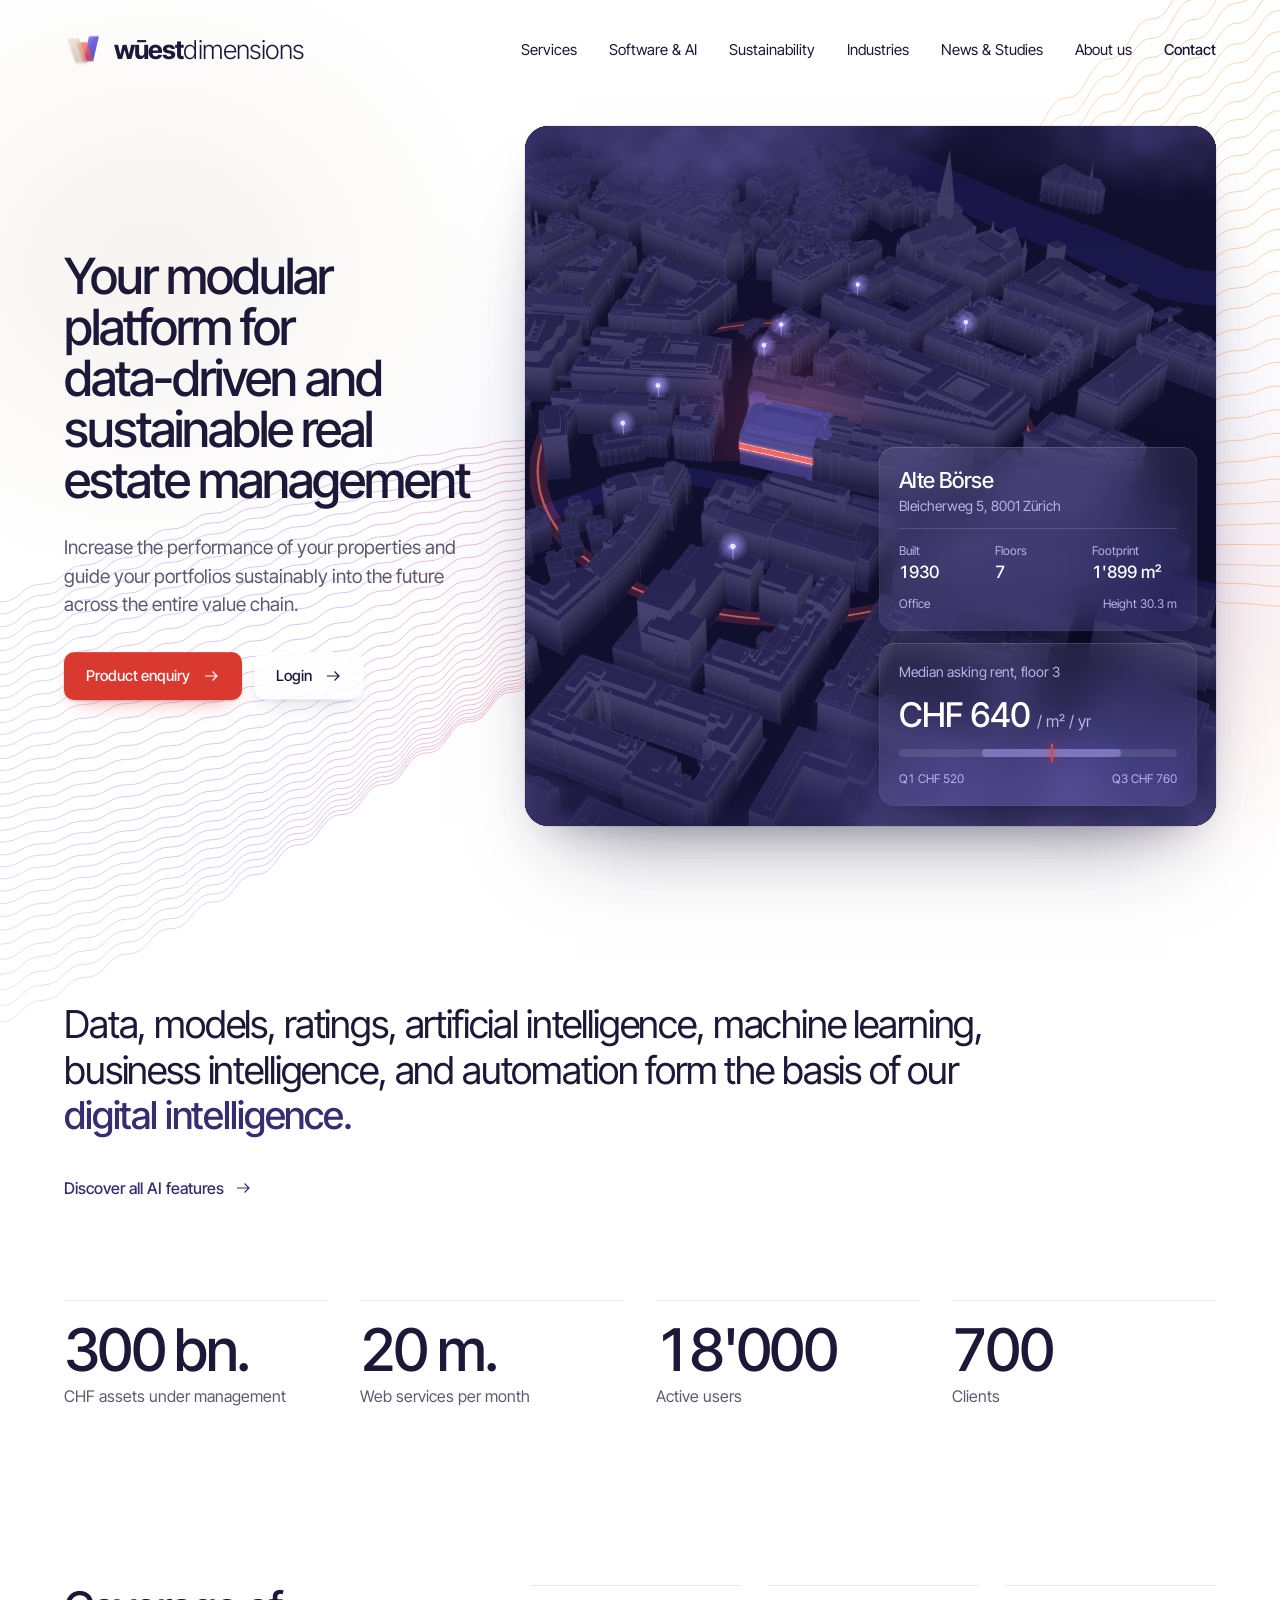
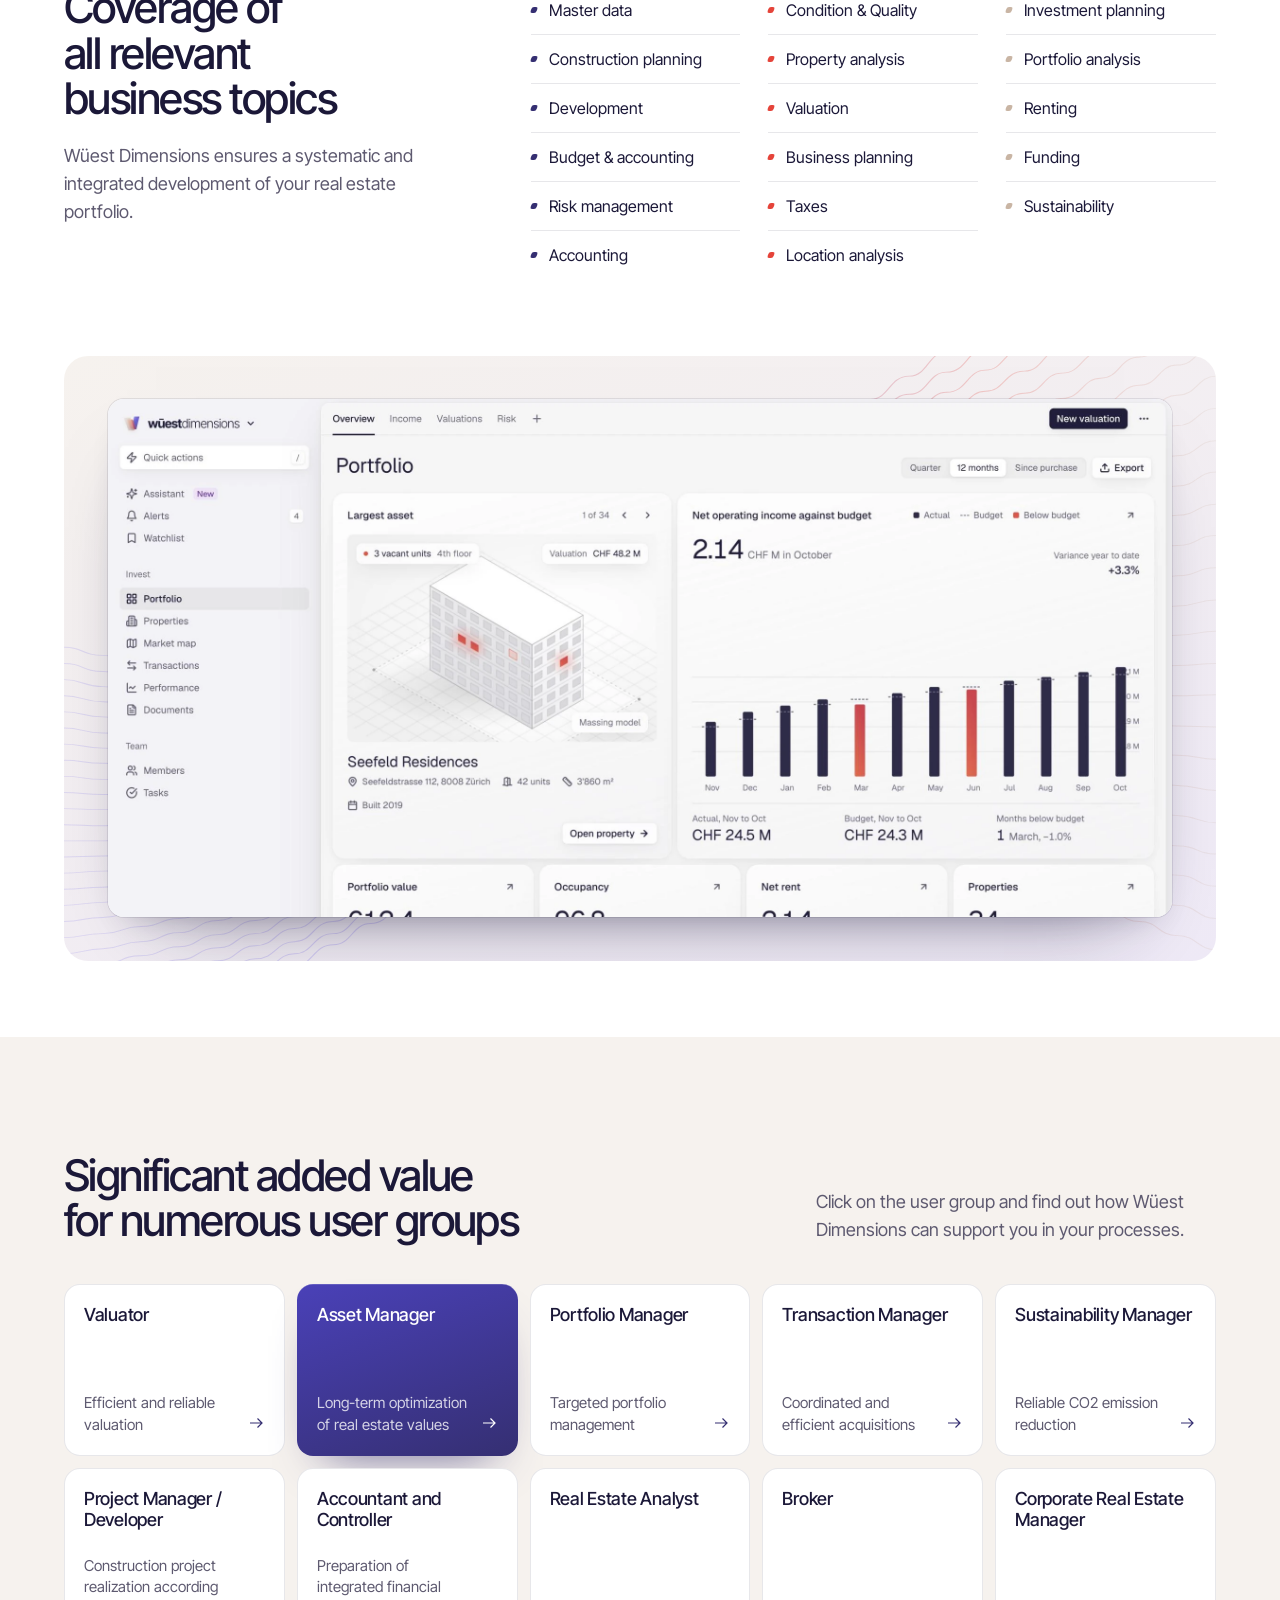
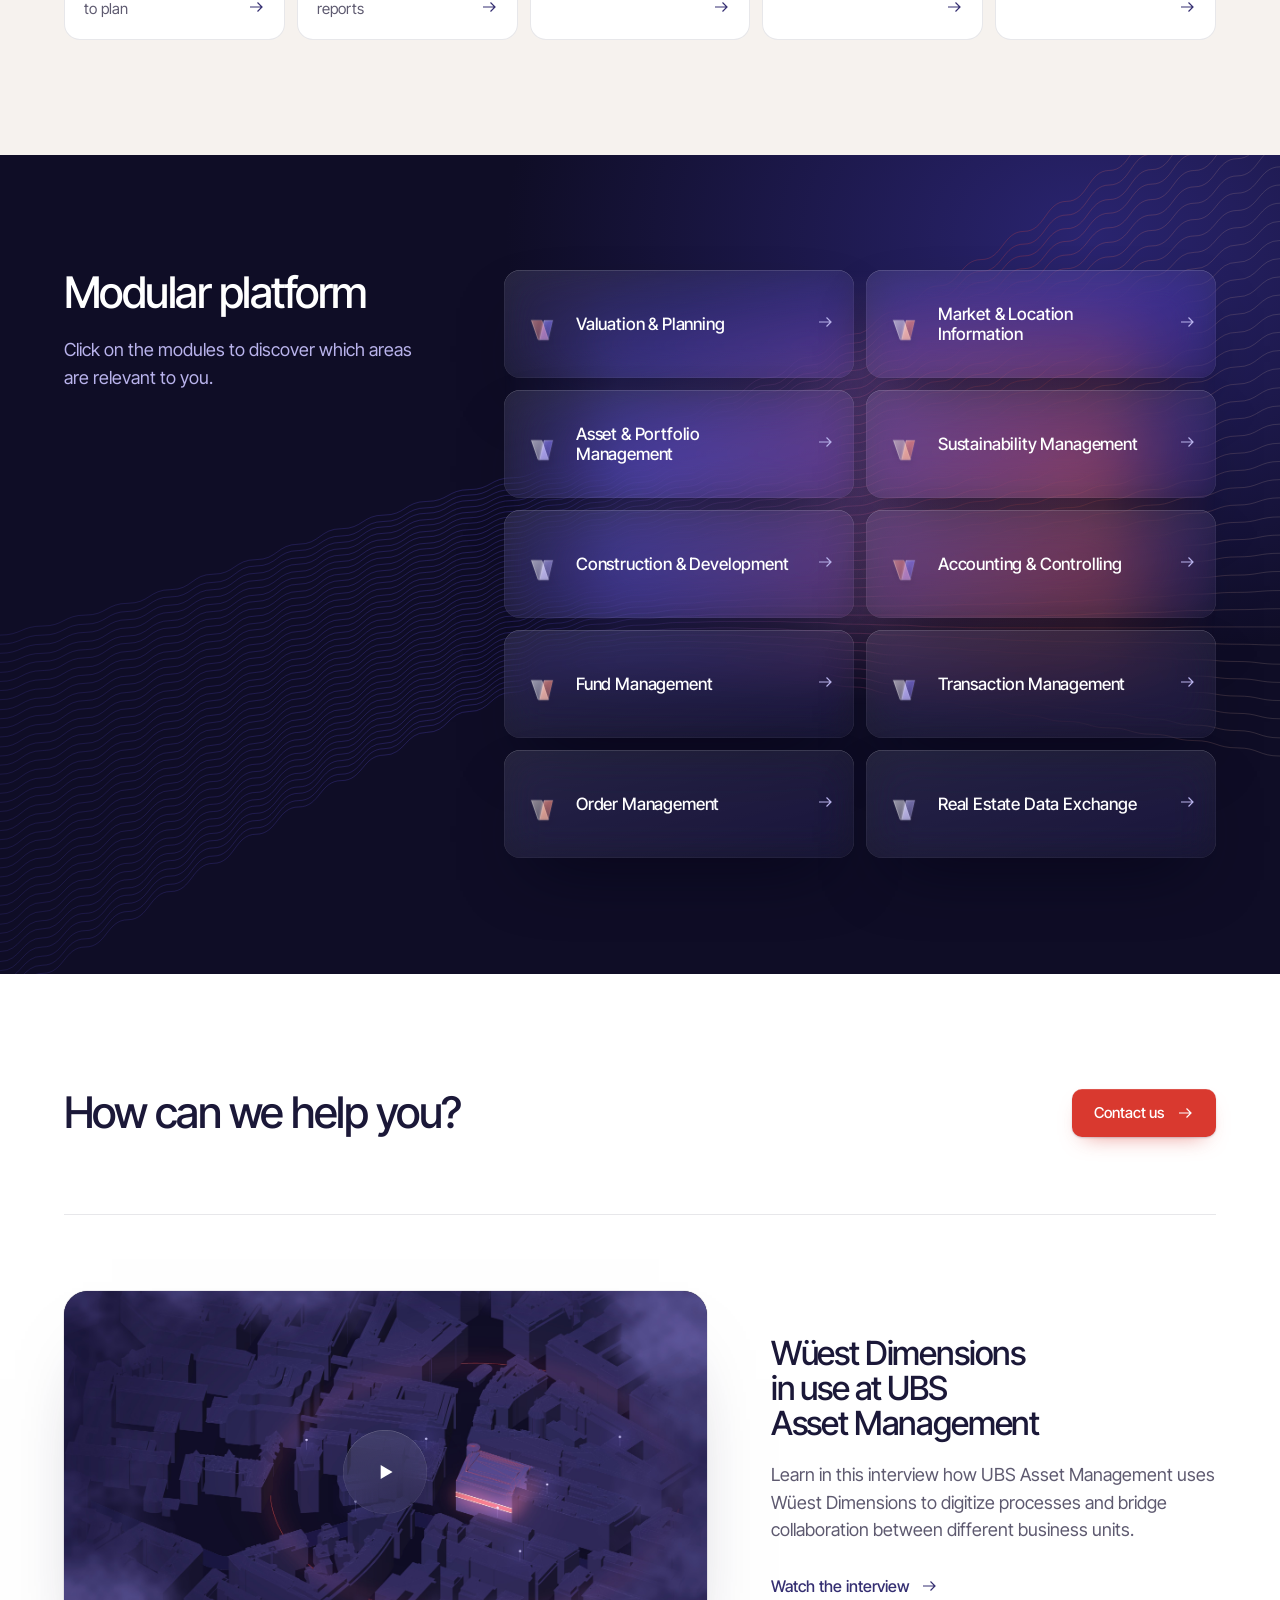
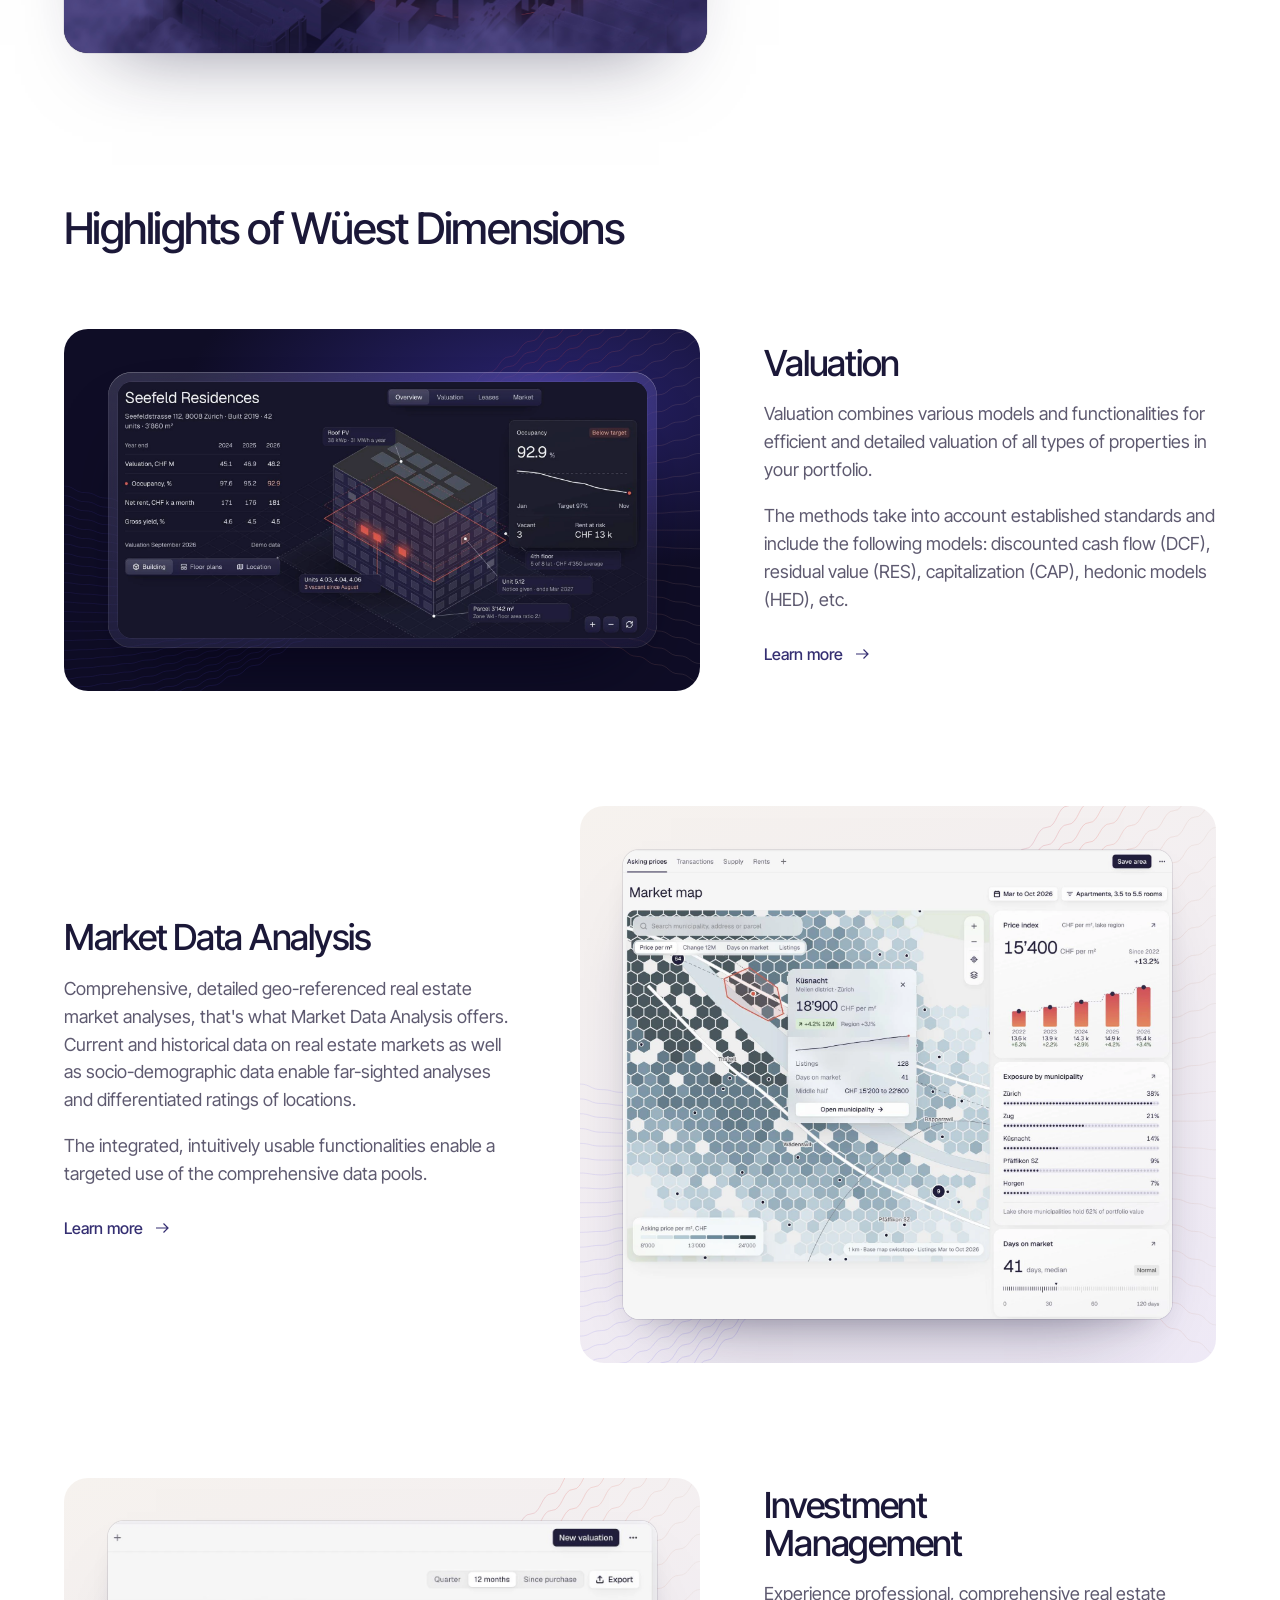
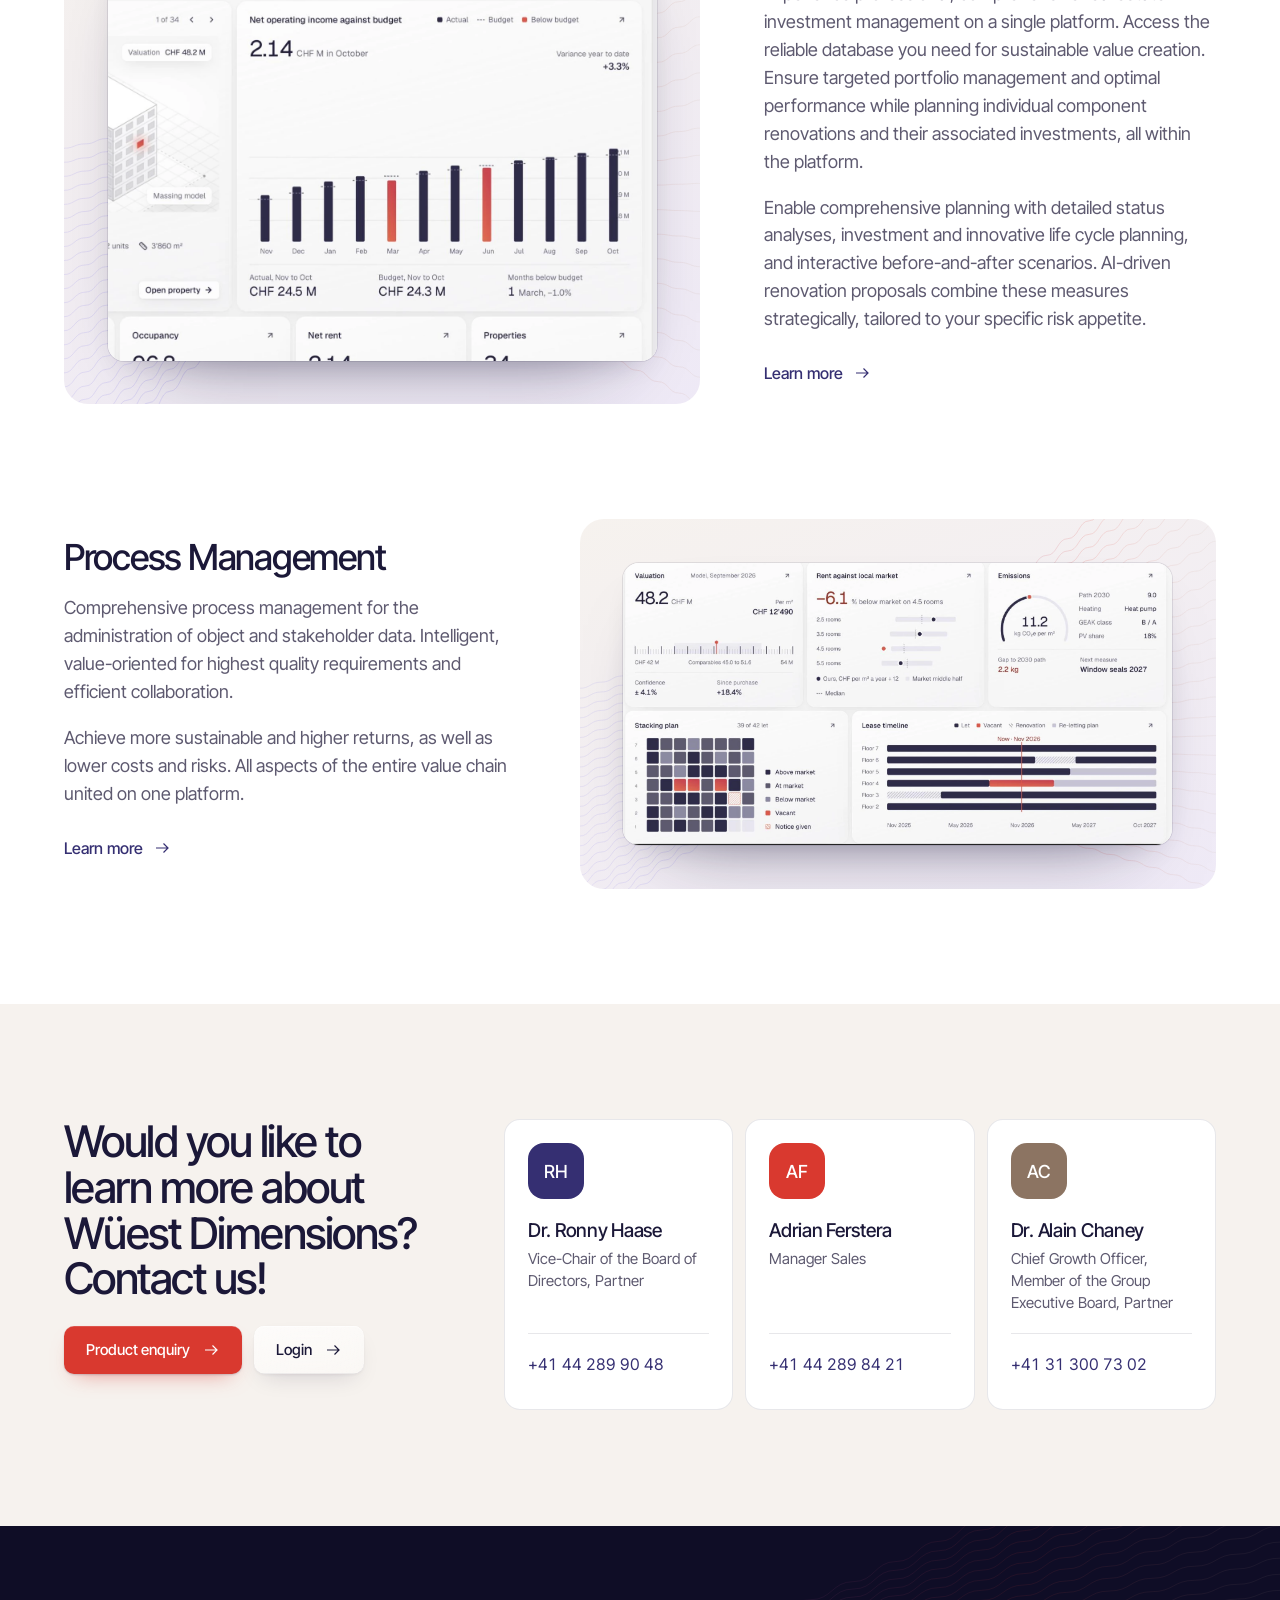
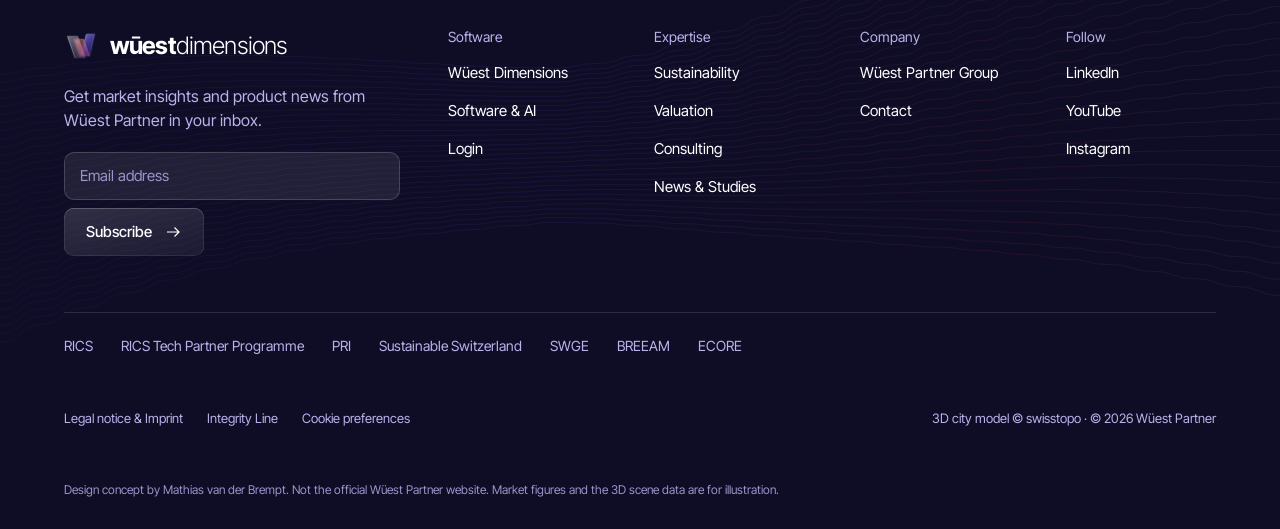
==== commit 0e369757: "Hero band: no blur Co-Authored-By: Claude Opus 5.5 <noreply@anthropic.com> Claude-Session: https://c" ====
--- a/index.html
+++ b/index.html
@@ -9,5 +9,5 @@
 .wd-btn svg{transition: transform .15s ease}.wd-btn:hover svg{transform: translateX(4px)}@media (prefers-reduced-motion: reduce){.wd-btn svg{transition: none}}
 </style>
 <style>@media (max-width: 760px){.wd-stage{height: 460px !important}}</style></head><body>
-<div style="width: 100%; overflow-x: clip; background: #FFFFFF; color: #1B1838; font-family: 'Inter Tight', 'Helvetica Neue', Arial, sans-serif"><div style="position: relative; overflow: visible; width: 100%; min-height: 900px; background: #FFFFFF; color: #1B1838; font-family: 'Inter Tight', 'Helvetica Neue', Arial, sans-serif; display: flex; flex-direction: column"><div aria-hidden="true" style="position: absolute; inset: 0; pointer-events: none; background: radial-gradient(60% 55% at 70% 55%, rgba(97,82,232,0.10), rgba(97,82,232,0) 70%), radial-gradient(35% 40% at 92% 70%, rgba(229,68,58,0.08), rgba(229,68,58,0) 70%), radial-gradient(40% 50% at 12% 30%, rgba(201,181,164,0.16), rgba(201,181,164,0) 70%); "></div><svg class="wd-band" aria-hidden="true" viewBox="0 0 1440 1320" preserveAspectRatio="none" style="position: absolute; inset: 0; width: 100%; height: 100%; display: block; pointer-events: none; opacity: 0.9; height: calc(100% + 420px); z-index: 0; -webkit-mask-image: linear-gradient(to bottom, #000 0, #000 calc(100% - 480px), transparent 100%); mask-image: linear-gradient(to bottom, #000 0, #000 calc(100% - 480px), transparent 100%); filter: blur(1.3px)"><defs><linearGradient id="wdhg" x1="0" y1="0" x2="1" y2="0"><stop offset="0" stop-color="#6152E8" stop-opacity="0.32"/><stop offset="0.24" stop-color="#8E4FE0" stop-opacity="0.45"/><stop offset="0.42" stop-color="#F0506A" stop-opacity="0.55"/><stop offset="0.58" stop-color="#FF7A2E" stop-opacity="0.6"/><stop offset="1" stop-color="#FF8A2E" stop-opacity="0.5"/></linearGradient><linearGradient id="wdhm" gradientUnits="userSpaceOnUse" x1="0" y1="0" x2="1440" y2="0" spreadMethod="repeat"><stop offset="0" stop-color="#fff" stop-opacity="1"/><stop offset="0.35" stop-color="#fff" stop-opacity="0.9"/><stop offset="0.6" stop-color="#fff" stop-opacity="0.12"/><stop offset="0.82" stop-color="#fff" stop-opacity="0.9"/><stop offset="1" stop-color="#fff" stop-opacity="1"/><animateTransform attributeName="gradientTransform" type="translate" from="0 0" to="1440 0" dur="21s" repeatCount="indefinite"/></linearGradient><mask id="wdhk" maskUnits="userSpaceOnUse" x="0" y="0" width="1440" height="1320"><rect x="0" y="-400" width="1440" height="2120" fill="url(#wdhm)"/></mask></defs><g fill="none" stroke="url(#wdhg)" stroke-width="0.9" vector-effect="non-scaling-stroke" mask="url(#wdhk)"><path d="M0,600 C24,600 24,601 48,601 C72,601 72,600 96,600 C120,600 120,599 144,599 C168,599 168,595 192,595 C216,595 216,590 240,590 C264,590 264,582 288,582 C312,582 312,571 336,571 C360,571 360,558 384,558 C408,558 408,543 432,543 C456,543 456,525 480,525 C504,525 504,505 528,505 C552,505 552,483 576,483 C600,483 600,459 624,459 C648,459 648,429 672,429 C696,429 696,394 720,394 C744,394 744,358 768,358 C792,358 792,321 816,321 C840,321 840,285 864,285 C888,285 888,248 912,248 C936,248 936,212 960,212 C984,212 984,176 1008,176 C1032,176 1032,140 1056,140 C1080,140 1080,104 1104,104 C1128,104 1128,68 1152,68 C1176,68 1176,32 1200,32 C1224,32 1224,-6 1248,-6 C1272,-6 1272,-44 1296,-44 C1320,-44 1320,-83 1344,-83 C1368,-83 1368,-123 1392,-123 C1416,-123 1416,-165 1440,-165"><animate attributeName="d" dur="26s" begin="-0.00s" repeatCount="indefinite" calcMode="spline" keyTimes="0;0.33;0.66;1" keySplines="0.45 0 0.55 1;0.45 0 0.55 1;0.45 0 0.55 1" values="M0,600 C24,600 24,601 48,601 C72,601 72,600 96,600 C120,600 120,599 144,599 C168,599 168,595 192,595 C216,595 216,590 240,590 C264,590 264,582 288,582 C312,582 312,571 336,571 C360,571 360,558 384,558 C408,558 408,543 432,543 C456,543 456,525 480,525 C504,525 504,505 528,505 C552,505 552,483 576,483 C600,483 600,459 624,459 C648,459 648,429 672,429 C696,429 696,394 720,394 C744,394 744,358 768,358 C792,358 792,321 816,321 C840,321 840,285 864,285 C888,285 888,248 912,248 C936,248 936,212 960,212 C984,212 984,176 1008,176 C1032,176 1032,140 1056,140 C1080,140 1080,104 1104,104 C1128,104 1128,68 1152,68 C1176,68 1176,32 1200,32 C1224,32 1224,-6 1248,-6 C1272,-6 1272,-44 1296,-44 C1320,-44 1320,-83 1344,-83 C1368,-83 1368,-123 1392,-123 C1416,-123 1416,-165 1440,-165;M0,658 C24,658 24,647 48,647 C72,647 72,633 96,633 C120,633 120,616 144,616 C168,616 168,598 192,598 C216,598 216,577 240,577 C264,577 264,555 288,555 C312,555 312,531 336,531 C360,531 360,507 384,507 C408,507 408,483 432,483 C456,483 456,458 480,458 C504,458 504,435 528,435 C552,435 552,412 576,412 C600,412 600,389 624,389 C648,389 648,362 672,362 C696,362 696,332 720,332 C744,332 744,301 768,301 C792,301 792,270 816,270 C840,270 840,239 864,239 C888,239 888,208 912,208 C936,208 936,175 960,175 C984,175 984,142 1008,142 C1032,142 1032,108 1056,108 C1080,108 1080,73 1104,73 C1128,73 1128,36 1152,36 C1176,36 1176,-2 1200,-2 C1224,-2 1224,-42 1248,-42 C1272,-42 1272,-84 1296,-84 C1320,-84 1320,-127 1344,-127 C1368,-127 1368,-170 1392,-170 C1416,-170 1416,-215 1440,-215;M0,602 C24,602 24,584 48,584 C72,584 72,565 96,565 C120,565 120,547 144,547 C168,547 168,529 192,529 C216,529 216,513 240,513 C264,513 264,498 288,498 C312,498 312,485 336,485 C360,485 360,473 384,473 C408,473 408,463 432,463 C456,463 456,455 480,455 C504,455 504,448 528,448 C552,448 552,441 576,441 C600,441 600,434 624,434 C648,434 648,420 672,420 C696,420 696,403 720,403 C744,403 744,382 768,382 C792,382 792,359 816,359 C840,359 840,334 864,334 C888,334 888,307 912,307 C936,307 936,277 960,277 C984,277 984,245 1008,245 C1032,245 1032,210 1056,210 C1080,210 1080,175 1104,175 C1128,175 1128,137 1152,137 C1176,137 1176,98 1200,98 C1224,98 1224,59 1248,59 C1272,59 1272,19 1296,19 C1320,19 1320,-21 1344,-21 C1368,-21 1368,-62 1392,-62 C1416,-62 1416,-102 1440,-102;M0,600 C24,600 24,601 48,601 C72,601 72,600 96,600 C120,600 120,599 144,599 C168,599 168,595 192,595 C216,595 216,590 240,590 C264,590 264,582 288,582 C312,582 312,571 336,571 C360,571 360,558 384,558 C408,558 408,543 432,543 C456,543 456,525 480,525 C504,525 504,505 528,505 C552,505 552,483 576,483 C600,483 600,459 624,459 C648,459 648,429 672,429 C696,429 696,394 720,394 C744,394 744,358 768,358 C792,358 792,321 816,321 C840,321 840,285 864,285 C888,285 888,248 912,248 C936,248 936,212 960,212 C984,212 984,176 1008,176 C1032,176 1032,140 1056,140 C1080,140 1080,104 1104,104 C1128,104 1128,68 1152,68 C1176,68 1176,32 1200,32 C1224,32 1224,-6 1248,-6 C1272,-6 1272,-44 1296,-44 C1320,-44 1320,-83 1344,-83 C1368,-83 1368,-123 1392,-123 C1416,-123 1416,-165 1440,-165"/></path><path d="M0,612 C24,612 24,612 48,612 C72,612 72,611 96,611 C120,611 120,609 144,609 C168,609 168,605 192,605 C216,605 216,599 240,599 C264,599 264,591 288,591 C312,591 312,580 336,580 C360,580 360,567 384,567 C408,567 408,551 432,551 C456,551 456,532 480,532 C504,532 504,512 528,512 C552,512 552,490 576,490 C600,490 600,466 624,466 C648,466 648,436 672,436 C696,436 696,402 720,402 C744,402 744,366 768,366 C792,366 792,331 816,331 C840,331 840,295 864,295 C888,295 888,259 912,259 C936,259 936,223 960,223 C984,223 984,188 1008,188 C1032,188 1032,154 1056,154 C1080,154 1080,119 1104,119 C1128,119 1128,84 1152,84 C1176,84 1176,49 1200,49 C1224,49 1224,13 1248,13 C1272,13 1272,-24 1296,-24 C1320,-24 1320,-61 1344,-61 C1368,-61 1368,-100 1392,-100 C1416,-100 1416,-141 1440,-141"><animate attributeName="d" dur="26s" begin="-0.37s" repeatCount="indefinite" calcMode="spline" keyTimes="0;0.33;0.66;1" keySplines="0.45 0 0.55 1;0.45 0 0.55 1;0.45 0 0.55 1" values="M0,612 C24,612 24,612 48,612 C72,612 72,611 96,611 C120,611 120,609 144,609 C168,609 168,605 192,605 C216,605 216,599 240,599 C264,599 264,591 288,591 C312,591 312,580 336,580 C360,580 360,567 384,567 C408,567 408,551 432,551 C456,551 456,532 480,532 C504,532 504,512 528,512 C552,512 552,490 576,490 C600,490 600,466 624,466 C648,466 648,436 672,436 C696,436 696,402 720,402 C744,402 744,366 768,366 C792,366 792,331 816,331 C840,331 840,295 864,295 C888,295 888,259 912,259 C936,259 936,223 960,223 C984,223 984,188 1008,188 C1032,188 1032,154 1056,154 C1080,154 1080,119 1104,119 C1128,119 1128,84 1152,84 C1176,84 1176,49 1200,49 C1224,49 1224,13 1248,13 C1272,13 1272,-24 1296,-24 C1320,-24 1320,-61 1344,-61 C1368,-61 1368,-100 1392,-100 C1416,-100 1416,-141 1440,-141;M0,670 C24,670 24,658 48,658 C72,658 72,644 96,644 C120,644 120,627 144,627 C168,627 168,608 192,608 C216,608 216,587 240,587 C264,587 264,564 288,564 C312,564 312,540 336,540 C360,540 360,515 384,515 C408,515 408,491 432,491 C456,491 456,466 480,466 C504,466 504,442 528,442 C552,442 552,419 576,419 C600,419 600,396 624,396 C648,396 648,369 672,369 C696,369 696,339 720,339 C744,339 744,309 768,309 C792,309 792,279 816,279 C840,279 840,249 864,249 C888,249 888,218 912,218 C936,218 936,187 960,187 C984,187 984,155 1008,155 C1032,155 1032,122 1056,122 C1080,122 1080,88 1104,88 C1128,88 1128,52 1152,52 C1176,52 1176,15 1200,15 C1224,15 1224,-24 1248,-24 C1272,-24 1272,-64 1296,-64 C1320,-64 1320,-105 1344,-105 C1368,-105 1368,-148 1392,-148 C1416,-148 1416,-191 1440,-191;M0,614 C24,614 24,595 48,595 C72,595 72,576 96,576 C120,576 120,557 144,557 C168,557 168,539 192,539 C216,539 216,522 240,522 C264,522 264,507 288,507 C312,507 312,493 336,493 C360,493 360,482 384,482 C408,482 408,471 432,471 C456,471 456,463 480,463 C504,463 504,455 528,455 C552,455 552,448 576,448 C600,448 600,440 624,440 C648,440 648,428 672,428 C696,428 696,410 720,410 C744,410 744,391 768,391 C792,391 792,369 816,369 C840,369 840,344 864,344 C888,344 888,318 912,318 C936,318 936,289 960,289 C984,289 984,257 1008,257 C1032,257 1032,224 1056,224 C1080,224 1080,189 1104,189 C1128,189 1128,153 1152,153 C1176,153 1176,116 1200,116 C1224,116 1224,77 1248,77 C1272,77 1272,39 1296,39 C1320,39 1320,-0 1344,-0 C1368,-0 1368,-39 1392,-39 C1416,-39 1416,-78 1440,-78;M0,612 C24,612 24,612 48,612 C72,612 72,611 96,611 C120,611 120,609 144,609 C168,609 168,605 192,605 C216,605 216,599 240,599 C264,599 264,591 288,591 C312,591 312,580 336,580 C360,580 360,567 384,567 C408,567 408,551 432,551 C456,551 456,532 480,532 C504,532 504,512 528,512 C552,512 552,490 576,490 C600,490 600,466 624,466 C648,466 648,436 672,436 C696,436 696,402 720,402 C744,402 744,366 768,366 C792,366 792,331 816,331 C840,331 840,295 864,295 C888,295 888,259 912,259 C936,259 936,223 960,223 C984,223 984,188 1008,188 C1032,188 1032,154 1056,154 C1080,154 1080,119 1104,119 C1128,119 1128,84 1152,84 C1176,84 1176,49 1200,49 C1224,49 1224,13 1248,13 C1272,13 1272,-24 1296,-24 C1320,-24 1320,-61 1344,-61 C1368,-61 1368,-100 1392,-100 C1416,-100 1416,-141 1440,-141"/></path><path d="M0,624 C24,624 24,624 48,624 C72,624 72,622 96,622 C120,622 120,620 144,620 C168,620 168,616 192,616 C216,616 216,609 240,609 C264,609 264,600 288,600 C312,600 312,589 336,589 C360,589 360,575 384,575 C408,575 408,559 432,559 C456,559 456,540 480,540 C504,540 504,519 528,519 C552,519 552,497 576,497 C600,497 600,473 624,473 C648,473 648,443 672,443 C696,443 696,410 720,410 C744,410 744,375 768,375 C792,375 792,340 816,340 C840,340 840,304 864,304 C888,304 888,270 912,270 C936,270 936,235 960,235 C984,235 984,201 1008,201 C1032,201 1032,167 1056,167 C1080,167 1080,134 1104,134 C1128,134 1128,100 1152,100 C1176,100 1176,66 1200,66 C1224,66 1224,32 1248,32 C1272,32 1272,-4 1296,-4 C1320,-4 1320,-40 1344,-40 C1368,-40 1368,-78 1392,-78 C1416,-78 1416,-117 1440,-117"><animate attributeName="d" dur="26s" begin="-0.74s" repeatCount="indefinite" calcMode="spline" keyTimes="0;0.33;0.66;1" keySplines="0.45 0 0.55 1;0.45 0 0.55 1;0.45 0 0.55 1" values="M0,624 C24,624 24,624 48,624 C72,624 72,622 96,622 C120,622 120,620 144,620 C168,620 168,616 192,616 C216,616 216,609 240,609 C264,609 264,600 288,600 C312,600 312,589 336,589 C360,589 360,575 384,575 C408,575 408,559 432,559 C456,559 456,540 480,540 C504,540 504,519 528,519 C552,519 552,497 576,497 C600,497 600,473 624,473 C648,473 648,443 672,443 C696,443 696,410 720,410 C744,410 744,375 768,375 C792,375 792,340 816,340 C840,340 840,304 864,304 C888,304 888,270 912,270 C936,270 936,235 960,235 C984,235 984,201 1008,201 C1032,201 1032,167 1056,167 C1080,167 1080,134 1104,134 C1128,134 1128,100 1152,100 C1176,100 1176,66 1200,66 C1224,66 1224,32 1248,32 C1272,32 1272,-4 1296,-4 C1320,-4 1320,-40 1344,-40 C1368,-40 1368,-78 1392,-78 C1416,-78 1416,-117 1440,-117;M0,682 C24,682 24,670 48,670 C72,670 72,655 96,655 C120,655 120,638 144,638 C168,638 168,618 192,618 C216,618 216,596 240,596 C264,596 264,573 288,573 C312,573 312,549 336,549 C360,549 360,524 384,524 C408,524 408,499 432,499 C456,499 456,474 480,474 C504,474 504,449 528,449 C552,449 552,426 576,426 C600,426 600,403 624,403 C648,403 648,376 672,376 C696,376 696,347 720,347 C744,347 744,318 768,318 C792,318 792,288 816,288 C840,288 840,259 864,259 C888,259 888,229 912,229 C936,229 936,199 960,199 C984,199 984,168 1008,168 C1032,168 1032,136 1056,136 C1080,136 1080,103 1104,103 C1128,103 1128,68 1152,68 C1176,68 1176,32 1200,32 C1224,32 1224,-5 1248,-5 C1272,-5 1272,-44 1296,-44 C1320,-44 1320,-84 1344,-84 C1368,-84 1368,-125 1392,-125 C1416,-125 1416,-167 1440,-167;M0,627 C24,627 24,607 48,607 C72,607 72,587 96,587 C120,587 120,568 144,568 C168,568 168,549 192,549 C216,549 216,532 240,532 C264,532 264,516 288,516 C312,516 312,502 336,502 C360,502 360,490 384,490 C408,490 408,479 432,479 C456,479 456,470 480,470 C504,470 504,462 528,462 C552,462 552,455 576,455 C600,455 600,447 624,447 C648,447 648,435 672,435 C696,435 696,418 720,418 C744,418 744,399 768,399 C792,399 792,378 816,378 C840,378 840,354 864,354 C888,354 888,328 912,328 C936,328 936,300 960,300 C984,300 984,270 1008,270 C1032,270 1032,238 1056,238 C1080,238 1080,204 1104,204 C1128,204 1128,169 1152,169 C1176,169 1176,133 1200,133 C1224,133 1224,96 1248,96 C1272,96 1272,59 1296,59 C1320,59 1320,21 1344,21 C1368,21 1368,-17 1392,-17 C1416,-17 1416,-54 1440,-54;M0,624 C24,624 24,624 48,624 C72,624 72,622 96,622 C120,622 120,620 144,620 C168,620 168,616 192,616 C216,616 216,609 240,609 C264,609 264,600 288,600 C312,600 312,589 336,589 C360,589 360,575 384,575 C408,575 408,559 432,559 C456,559 456,540 480,540 C504,540 504,519 528,519 C552,519 552,497 576,497 C600,497 600,473 624,473 C648,473 648,443 672,443 C696,443 696,410 720,410 C744,410 744,375 768,375 C792,375 792,340 816,340 C840,340 840,304 864,304 C888,304 888,270 912,270 C936,270 936,235 960,235 C984,235 984,201 1008,201 C1032,201 1032,167 1056,167 C1080,167 1080,134 1104,134 C1128,134 1128,100 1152,100 C1176,100 1176,66 1200,66 C1224,66 1224,32 1248,32 C1272,32 1272,-4 1296,-4 C1320,-4 1320,-40 1344,-40 C1368,-40 1368,-78 1392,-78 C1416,-78 1416,-117 1440,-117"/></path><path d="M0,636 C24,636 24,635 48,635 C72,635 72,634 96,634 C120,634 120,630 144,630 C168,630 168,626 192,626 C216,626 216,619 240,619 C264,619 264,609 288,609 C312,609 312,598 336,598 C360,598 360,583 384,583 C408,583 408,567 432,567 C456,567 456,548 480,548 C504,548 504,527 528,527 C552,527 552,504 576,504 C600,504 600,480 624,480 C648,480 648,450 672,450 C696,450 696,417 720,417 C744,417 744,383 768,383 C792,383 792,349 816,349 C840,349 840,314 864,314 C888,314 888,280 912,280 C936,280 936,247 960,247 C984,247 984,214 1008,214 C1032,214 1032,181 1056,181 C1080,181 1080,149 1104,149 C1128,149 1128,116 1152,116 C1176,116 1176,84 1200,84 C1224,84 1224,50 1248,50 C1272,50 1272,16 1296,16 C1320,16 1320,-19 1344,-19 C1368,-19 1368,-55 1392,-55 C1416,-55 1416,-93 1440,-93"><animate attributeName="d" dur="26s" begin="-1.11s" repeatCount="indefinite" calcMode="spline" keyTimes="0;0.33;0.66;1" keySplines="0.45 0 0.55 1;0.45 0 0.55 1;0.45 0 0.55 1" values="M0,636 C24,636 24,635 48,635 C72,635 72,634 96,634 C120,634 120,630 144,630 C168,630 168,626 192,626 C216,626 216,619 240,619 C264,619 264,609 288,609 C312,609 312,598 336,598 C360,598 360,583 384,583 C408,583 408,567 432,567 C456,567 456,548 480,548 C504,548 504,527 528,527 C552,527 552,504 576,504 C600,504 600,480 624,480 C648,480 648,450 672,450 C696,450 696,417 720,417 C744,417 744,383 768,383 C792,383 792,349 816,349 C840,349 840,314 864,314 C888,314 888,280 912,280 C936,280 936,247 960,247 C984,247 984,214 1008,214 C1032,214 1032,181 1056,181 C1080,181 1080,149 1104,149 C1128,149 1128,116 1152,116 C1176,116 1176,84 1200,84 C1224,84 1224,50 1248,50 C1272,50 1272,16 1296,16 C1320,16 1320,-19 1344,-19 C1368,-19 1368,-55 1392,-55 C1416,-55 1416,-93 1440,-93;M0,694 C24,694 24,682 48,682 C72,682 72,666 96,666 C120,666 120,648 144,648 C168,648 168,628 192,628 C216,628 216,606 240,606 C264,606 264,582 288,582 C312,582 312,557 336,557 C360,557 360,532 384,532 C408,532 408,507 432,507 C456,507 456,481 480,481 C504,481 504,457 528,457 C552,457 552,433 576,433 C600,433 600,410 624,410 C648,410 648,383 672,383 C696,383 696,355 720,355 C744,355 744,326 768,326 C792,326 792,297 816,297 C840,297 840,269 864,269 C888,269 888,240 912,240 C936,240 936,211 960,211 C984,211 984,181 1008,181 C1032,181 1032,150 1056,150 C1080,150 1080,118 1104,118 C1128,118 1128,84 1152,84 C1176,84 1176,49 1200,49 C1224,49 1224,13 1248,13 C1272,13 1272,-24 1296,-24 C1320,-24 1320,-63 1344,-63 C1368,-63 1368,-103 1392,-103 C1416,-103 1416,-143 1440,-143;M0,639 C24,639 24,619 48,619 C72,619 72,598 96,598 C120,598 120,578 144,578 C168,578 168,559 192,559 C216,559 216,542 240,542 C264,542 264,525 288,525 C312,525 312,511 336,511 C360,511 360,498 384,498 C408,498 408,487 432,487 C456,487 456,478 480,478 C504,478 504,470 528,470 C552,470 552,462 576,462 C600,462 600,454 624,454 C648,454 648,442 672,442 C696,442 696,426 720,426 C744,426 744,407 768,407 C792,407 792,387 816,387 C840,387 840,364 864,364 C888,364 888,339 912,339 C936,339 936,312 960,312 C984,312 984,283 1008,283 C1032,283 1032,252 1056,252 C1080,252 1080,219 1104,219 C1128,219 1128,185 1152,185 C1176,185 1176,150 1200,150 C1224,150 1224,115 1248,115 C1272,115 1272,78 1296,78 C1320,78 1320,42 1344,42 C1368,42 1368,6 1392,6 C1416,6 1416,-30 1440,-30;M0,636 C24,636 24,635 48,635 C72,635 72,634 96,634 C120,634 120,630 144,630 C168,630 168,626 192,626 C216,626 216,619 240,619 C264,619 264,609 288,609 C312,609 312,598 336,598 C360,598 360,583 384,583 C408,583 408,567 432,567 C456,567 456,548 480,548 C504,548 504,527 528,527 C552,527 552,504 576,504 C600,504 600,480 624,480 C648,480 648,450 672,450 C696,450 696,417 720,417 C744,417 744,383 768,383 C792,383 792,349 816,349 C840,349 840,314 864,314 C888,314 888,280 912,280 C936,280 936,247 960,247 C984,247 984,214 1008,214 C1032,214 1032,181 1056,181 C1080,181 1080,149 1104,149 C1128,149 1128,116 1152,116 C1176,116 1176,84 1200,84 C1224,84 1224,50 1248,50 C1272,50 1272,16 1296,16 C1320,16 1320,-19 1344,-19 C1368,-19 1368,-55 1392,-55 C1416,-55 1416,-93 1440,-93"/></path><path d="M0,648 C24,648 24,647 48,647 C72,647 72,645 96,645 C120,645 120,641 144,641 C168,641 168,636 192,636 C216,636 216,628 240,628 C264,628 264,619 288,619 C312,619 312,606 336,606 C360,606 360,592 384,592 C408,592 408,575 432,575 C456,575 456,555 480,555 C504,555 504,534 528,534 C552,534 552,511 576,511 C600,511 600,487 624,487 C648,487 648,458 672,458 C696,458 696,425 720,425 C744,425 744,392 768,392 C792,392 792,358 816,358 C840,358 840,324 864,324 C888,324 888,291 912,291 C936,291 936,259 960,259 C984,259 984,227 1008,227 C1032,227 1032,195 1056,195 C1080,195 1080,164 1104,164 C1128,164 1128,132 1152,132 C1176,132 1176,101 1200,101 C1224,101 1224,69 1248,69 C1272,69 1272,36 1296,36 C1320,36 1320,2 1344,2 C1368,2 1368,-33 1392,-33 C1416,-33 1416,-69 1440,-69"><animate attributeName="d" dur="26s" begin="-1.48s" repeatCount="indefinite" calcMode="spline" keyTimes="0;0.33;0.66;1" keySplines="0.45 0 0.55 1;0.45 0 0.55 1;0.45 0 0.55 1" values="M0,648 C24,648 24,647 48,647 C72,647 72,645 96,645 C120,645 120,641 144,641 C168,641 168,636 192,636 C216,636 216,628 240,628 C264,628 264,619 288,619 C312,619 312,606 336,606 C360,606 360,592 384,592 C408,592 408,575 432,575 C456,575 456,555 480,555 C504,555 504,534 528,534 C552,534 552,511 576,511 C600,511 600,487 624,487 C648,487 648,458 672,458 C696,458 696,425 720,425 C744,425 744,392 768,392 C792,392 792,358 816,358 C840,358 840,324 864,324 C888,324 888,291 912,291 C936,291 936,259 960,259 C984,259 984,227 1008,227 C1032,227 1032,195 1056,195 C1080,195 1080,164 1104,164 C1128,164 1128,132 1152,132 C1176,132 1176,101 1200,101 C1224,101 1224,69 1248,69 C1272,69 1272,36 1296,36 C1320,36 1320,2 1344,2 C1368,2 1368,-33 1392,-33 C1416,-33 1416,-69 1440,-69;M0,707 C24,707 24,693 48,693 C72,693 72,677 96,677 C120,677 120,659 144,659 C168,659 168,638 192,638 C216,638 216,615 240,615 C264,615 264,591 288,591 C312,591 312,566 336,566 C360,566 360,540 384,540 C408,540 408,515 432,515 C456,515 456,489 480,489 C504,489 504,464 528,464 C552,464 552,440 576,440 C600,440 600,417 624,417 C648,417 648,391 672,391 C696,391 696,362 720,362 C744,362 744,334 768,334 C792,334 792,306 816,306 C840,306 840,279 864,279 C888,279 888,251 912,251 C936,251 936,222 960,222 C984,222 984,194 1008,194 C1032,194 1032,164 1056,164 C1080,164 1080,133 1104,133 C1128,133 1128,100 1152,100 C1176,100 1176,67 1200,67 C1224,67 1224,32 1248,32 C1272,32 1272,-4 1296,-4 C1320,-4 1320,-42 1344,-42 C1368,-42 1368,-80 1392,-80 C1416,-80 1416,-119 1440,-119;M0,651 C24,651 24,630 48,630 C72,630 72,609 96,609 C120,609 120,589 144,589 C168,589 168,569 192,569 C216,569 216,551 240,551 C264,551 264,535 288,535 C312,535 312,520 336,520 C360,520 360,507 384,507 C408,507 408,495 432,495 C456,495 456,486 480,486 C504,486 504,477 528,477 C552,477 552,469 576,469 C600,469 600,461 624,461 C648,461 648,449 672,449 C696,449 696,433 720,433 C744,433 744,416 768,416 C792,416 792,396 816,396 C840,396 840,374 864,374 C888,374 888,350 912,350 C936,350 936,324 960,324 C984,324 984,296 1008,296 C1032,296 1032,266 1056,266 C1080,266 1080,234 1104,234 C1128,234 1128,201 1152,201 C1176,201 1176,168 1200,168 C1224,168 1224,133 1248,133 C1272,133 1272,98 1296,98 C1320,98 1320,63 1344,63 C1368,63 1368,28 1392,28 C1416,28 1416,-6 1440,-6;M0,648 C24,648 24,647 48,647 C72,647 72,645 96,645 C120,645 120,641 144,641 C168,641 168,636 192,636 C216,636 216,628 240,628 C264,628 264,619 288,619 C312,619 312,606 336,606 C360,606 360,592 384,592 C408,592 408,575 432,575 C456,575 456,555 480,555 C504,555 504,534 528,534 C552,534 552,511 576,511 C600,511 600,487 624,487 C648,487 648,458 672,458 C696,458 696,425 720,425 C744,425 744,392 768,392 C792,392 792,358 816,358 C840,358 840,324 864,324 C888,324 888,291 912,291 C936,291 936,259 960,259 C984,259 984,227 1008,227 C1032,227 1032,195 1056,195 C1080,195 1080,164 1104,164 C1128,164 1128,132 1152,132 C1176,132 1176,101 1200,101 C1224,101 1224,69 1248,69 C1272,69 1272,36 1296,36 C1320,36 1320,2 1344,2 C1368,2 1368,-33 1392,-33 C1416,-33 1416,-69 1440,-69"/></path><path d="M0,661 C24,661 24,659 48,659 C72,659 72,656 96,656 C120,656 120,652 144,652 C168,652 168,646 192,646 C216,646 216,638 240,638 C264,638 264,628 288,628 C312,628 312,615 336,615 C360,615 360,600 384,600 C408,600 408,583 432,583 C456,583 456,563 480,563 C504,563 504,542 528,542 C552,542 552,518 576,518 C600,518 600,494 624,494 C648,494 648,465 672,465 C696,465 696,433 720,433 C744,433 744,400 768,400 C792,400 792,367 816,367 C840,367 840,334 864,334 C888,334 888,302 912,302 C936,302 936,270 960,270 C984,270 984,239 1008,239 C1032,239 1032,209 1056,209 C1080,209 1080,179 1104,179 C1128,179 1128,149 1152,149 C1176,149 1176,118 1200,118 C1224,118 1224,87 1248,87 C1272,87 1272,56 1296,56 C1320,56 1320,23 1344,23 C1368,23 1368,-10 1392,-10 C1416,-10 1416,-45 1440,-45"><animate attributeName="d" dur="26s" begin="-1.85s" repeatCount="indefinite" calcMode="spline" keyTimes="0;0.33;0.66;1" keySplines="0.45 0 0.55 1;0.45 0 0.55 1;0.45 0 0.55 1" values="M0,661 C24,661 24,659 48,659 C72,659 72,656 96,656 C120,656 120,652 144,652 C168,652 168,646 192,646 C216,646 216,638 240,638 C264,638 264,628 288,628 C312,628 312,615 336,615 C360,615 360,600 384,600 C408,600 408,583 432,583 C456,583 456,563 480,563 C504,563 504,542 528,542 C552,542 552,518 576,518 C600,518 600,494 624,494 C648,494 648,465 672,465 C696,465 696,433 720,433 C744,433 744,400 768,400 C792,400 792,367 816,367 C840,367 840,334 864,334 C888,334 888,302 912,302 C936,302 936,270 960,270 C984,270 984,239 1008,239 C1032,239 1032,209 1056,209 C1080,209 1080,179 1104,179 C1128,179 1128,149 1152,149 C1176,149 1176,118 1200,118 C1224,118 1224,87 1248,87 C1272,87 1272,56 1296,56 C1320,56 1320,23 1344,23 C1368,23 1368,-10 1392,-10 C1416,-10 1416,-45 1440,-45;M0,719 C24,719 24,705 48,705 C72,705 72,688 96,688 C120,688 120,669 144,669 C168,669 168,648 192,648 C216,648 216,625 240,625 C264,625 264,601 288,601 C312,601 312,575 336,575 C360,575 360,549 384,549 C408,549 408,523 432,523 C456,523 456,497 480,497 C504,497 504,472 528,472 C552,472 552,447 576,447 C600,447 600,424 624,424 C648,424 648,398 672,398 C696,398 696,370 720,370 C744,370 744,343 768,343 C792,343 792,316 816,316 C840,316 840,289 864,289 C888,289 888,262 912,262 C936,262 936,234 960,234 C984,234 984,206 1008,206 C1032,206 1032,178 1056,178 C1080,178 1080,148 1104,148 C1128,148 1128,117 1152,117 C1176,117 1176,84 1200,84 C1224,84 1224,50 1248,50 C1272,50 1272,15 1296,15 C1320,15 1320,-21 1344,-21 C1368,-21 1368,-58 1392,-58 C1416,-58 1416,-95 1440,-95;M0,663 C24,663 24,642 48,642 C72,642 72,620 96,620 C120,620 120,600 144,600 C168,600 168,580 192,580 C216,580 216,561 240,561 C264,561 264,544 288,544 C312,544 312,529 336,529 C360,529 360,515 384,515 C408,515 408,503 432,503 C456,503 456,493 480,493 C504,493 504,485 528,485 C552,485 552,476 576,476 C600,476 600,468 624,468 C648,468 648,456 672,456 C696,456 696,441 720,441 C744,441 744,424 768,424 C792,424 792,405 816,405 C840,405 840,384 864,384 C888,384 888,361 912,361 C936,361 936,336 960,336 C984,336 984,308 1008,308 C1032,308 1032,280 1056,280 C1080,280 1080,249 1104,249 C1128,249 1128,218 1152,218 C1176,218 1176,185 1200,185 C1224,185 1224,152 1248,152 C1272,152 1272,118 1296,118 C1320,118 1320,85 1344,85 C1368,85 1368,51 1392,51 C1416,51 1416,18 1440,18;M0,661 C24,661 24,659 48,659 C72,659 72,656 96,656 C120,656 120,652 144,652 C168,652 168,646 192,646 C216,646 216,638 240,638 C264,638 264,628 288,628 C312,628 312,615 336,615 C360,615 360,600 384,600 C408,600 408,583 432,583 C456,583 456,563 480,563 C504,563 504,542 528,542 C552,542 552,518 576,518 C600,518 600,494 624,494 C648,494 648,465 672,465 C696,465 696,433 720,433 C744,433 744,400 768,400 C792,400 792,367 816,367 C840,367 840,334 864,334 C888,334 888,302 912,302 C936,302 936,270 960,270 C984,270 984,239 1008,239 C1032,239 1032,209 1056,209 C1080,209 1080,179 1104,179 C1128,179 1128,149 1152,149 C1176,149 1176,118 1200,118 C1224,118 1224,87 1248,87 C1272,87 1272,56 1296,56 C1320,56 1320,23 1344,23 C1368,23 1368,-10 1392,-10 C1416,-10 1416,-45 1440,-45"/></path><path d="M0,673 C24,673 24,670 48,670 C72,670 72,667 96,667 C120,667 120,662 144,662 C168,662 168,656 192,656 C216,656 216,648 240,648 C264,648 264,637 288,637 C312,637 312,624 336,624 C360,624 360,608 384,608 C408,608 408,591 432,591 C456,591 456,571 480,571 C504,571 504,549 528,549 C552,549 552,526 576,526 C600,526 600,501 624,501 C648,501 648,472 672,472 C696,472 696,440 720,440 C744,440 744,408 768,408 C792,408 792,376 816,376 C840,376 840,344 864,344 C888,344 888,313 912,313 C936,313 936,282 960,282 C984,282 984,252 1008,252 C1032,252 1032,223 1056,223 C1080,223 1080,194 1104,194 C1128,194 1128,165 1152,165 C1176,165 1176,136 1200,136 C1224,136 1224,106 1248,106 C1272,106 1272,76 1296,76 C1320,76 1320,44 1344,44 C1368,44 1368,12 1392,12 C1416,12 1416,-21 1440,-21"><animate attributeName="d" dur="26s" begin="-2.22s" repeatCount="indefinite" calcMode="spline" keyTimes="0;0.33;0.66;1" keySplines="0.45 0 0.55 1;0.45 0 0.55 1;0.45 0 0.55 1" values="M0,673 C24,673 24,670 48,670 C72,670 72,667 96,667 C120,667 120,662 144,662 C168,662 168,656 192,656 C216,656 216,648 240,648 C264,648 264,637 288,637 C312,637 312,624 336,624 C360,624 360,608 384,608 C408,608 408,591 432,591 C456,591 456,571 480,571 C504,571 504,549 528,549 C552,549 552,526 576,526 C600,526 600,501 624,501 C648,501 648,472 672,472 C696,472 696,440 720,440 C744,440 744,408 768,408 C792,408 792,376 816,376 C840,376 840,344 864,344 C888,344 888,313 912,313 C936,313 936,282 960,282 C984,282 984,252 1008,252 C1032,252 1032,223 1056,223 C1080,223 1080,194 1104,194 C1128,194 1128,165 1152,165 C1176,165 1176,136 1200,136 C1224,136 1224,106 1248,106 C1272,106 1272,76 1296,76 C1320,76 1320,44 1344,44 C1368,44 1368,12 1392,12 C1416,12 1416,-21 1440,-21;M0,731 C24,731 24,716 48,716 C72,716 72,699 96,699 C120,699 120,680 144,680 C168,680 168,658 192,658 C216,658 216,635 240,635 C264,635 264,610 288,610 C312,610 312,584 336,584 C360,584 360,557 384,557 C408,557 408,531 432,531 C456,531 456,504 480,504 C504,504 504,479 528,479 C552,479 552,455 576,455 C600,455 600,431 624,431 C648,431 648,405 672,405 C696,405 696,378 720,378 C744,378 744,351 768,351 C792,351 792,325 816,325 C840,325 840,298 864,298 C888,298 888,272 912,272 C936,272 936,246 960,246 C984,246 984,219 1008,219 C1032,219 1032,191 1056,191 C1080,191 1080,163 1104,163 C1128,163 1128,133 1152,133 C1176,133 1176,101 1200,101 C1224,101 1224,69 1248,69 C1272,69 1272,35 1296,35 C1320,35 1320,1 1344,1 C1368,1 1368,-35 1392,-35 C1416,-35 1416,-71 1440,-71;M0,675 C24,675 24,653 48,653 C72,653 72,631 96,631 C120,631 120,610 144,610 C168,610 168,590 192,590 C216,590 216,570 240,570 C264,570 264,553 288,553 C312,553 312,537 336,537 C360,537 360,523 384,523 C408,523 408,511 432,511 C456,511 456,501 480,501 C504,501 504,492 528,492 C552,492 552,484 576,484 C600,484 600,475 624,475 C648,475 648,464 672,464 C696,464 696,449 720,449 C744,449 744,432 768,432 C792,432 792,414 816,414 C840,414 840,394 864,394 C888,394 888,371 912,371 C936,371 936,347 960,347 C984,347 984,321 1008,321 C1032,321 1032,293 1056,293 C1080,293 1080,264 1104,264 C1128,264 1128,234 1152,234 C1176,234 1176,202 1200,202 C1224,202 1224,170 1248,170 C1272,170 1272,138 1296,138 C1320,138 1320,106 1344,106 C1368,106 1368,73 1392,73 C1416,73 1416,42 1440,42;M0,673 C24,673 24,670 48,670 C72,670 72,667 96,667 C120,667 120,662 144,662 C168,662 168,656 192,656 C216,656 216,648 240,648 C264,648 264,637 288,637 C312,637 312,624 336,624 C360,624 360,608 384,608 C408,608 408,591 432,591 C456,591 456,571 480,571 C504,571 504,549 528,549 C552,549 552,526 576,526 C600,526 600,501 624,501 C648,501 648,472 672,472 C696,472 696,440 720,440 C744,440 744,408 768,408 C792,408 792,376 816,376 C840,376 840,344 864,344 C888,344 888,313 912,313 C936,313 936,282 960,282 C984,282 984,252 1008,252 C1032,252 1032,223 1056,223 C1080,223 1080,194 1104,194 C1128,194 1128,165 1152,165 C1176,165 1176,136 1200,136 C1224,136 1224,106 1248,106 C1272,106 1272,76 1296,76 C1320,76 1320,44 1344,44 C1368,44 1368,12 1392,12 C1416,12 1416,-21 1440,-21"/></path><path d="M0,685 C24,685 24,682 48,682 C72,682 72,678 96,678 C120,678 120,673 144,673 C168,673 168,666 192,666 C216,666 216,657 240,657 C264,657 264,646 288,646 C312,646 312,633 336,633 C360,633 360,617 384,617 C408,617 408,599 432,599 C456,599 456,578 480,578 C504,578 504,556 528,556 C552,556 552,533 576,533 C600,533 600,508 624,508 C648,508 648,479 672,479 C696,479 696,448 720,448 C744,448 744,417 768,417 C792,417 792,385 816,385 C840,385 840,354 864,354 C888,354 888,324 912,324 C936,324 936,294 960,294 C984,294 984,265 1008,265 C1032,265 1032,237 1056,237 C1080,237 1080,209 1104,209 C1128,209 1128,181 1152,181 C1176,181 1176,153 1200,153 C1224,153 1224,124 1248,124 C1272,124 1272,95 1296,95 C1320,95 1320,66 1344,66 C1368,66 1368,35 1392,35 C1416,35 1416,3 1440,3"><animate attributeName="d" dur="26s" begin="-2.59s" repeatCount="indefinite" calcMode="spline" keyTimes="0;0.33;0.66;1" keySplines="0.45 0 0.55 1;0.45 0 0.55 1;0.45 0 0.55 1" values="M0,685 C24,685 24,682 48,682 C72,682 72,678 96,678 C120,678 120,673 144,673 C168,673 168,666 192,666 C216,666 216,657 240,657 C264,657 264,646 288,646 C312,646 312,633 336,633 C360,633 360,617 384,617 C408,617 408,599 432,599 C456,599 456,578 480,578 C504,578 504,556 528,556 C552,556 552,533 576,533 C600,533 600,508 624,508 C648,508 648,479 672,479 C696,479 696,448 720,448 C744,448 744,417 768,417 C792,417 792,385 816,385 C840,385 840,354 864,354 C888,354 888,324 912,324 C936,324 936,294 960,294 C984,294 984,265 1008,265 C1032,265 1032,237 1056,237 C1080,237 1080,209 1104,209 C1128,209 1128,181 1152,181 C1176,181 1176,153 1200,153 C1224,153 1224,124 1248,124 C1272,124 1272,95 1296,95 C1320,95 1320,66 1344,66 C1368,66 1368,35 1392,35 C1416,35 1416,3 1440,3;M0,743 C24,743 24,728 48,728 C72,728 72,710 96,710 C120,710 120,690 144,690 C168,690 168,668 192,668 C216,668 216,644 240,644 C264,644 264,619 288,619 C312,619 312,592 336,592 C360,592 360,566 384,566 C408,566 408,539 432,539 C456,539 456,512 480,512 C504,512 504,486 528,486 C552,486 552,462 576,462 C600,462 600,438 624,438 C648,438 648,412 672,412 C696,412 696,386 720,386 C744,386 744,359 768,359 C792,359 792,334 816,334 C840,334 840,308 864,308 C888,308 888,283 912,283 C936,283 936,258 960,258 C984,258 984,232 1008,232 C1032,232 1032,205 1056,205 C1080,205 1080,178 1104,178 C1128,178 1128,149 1152,149 C1176,149 1176,119 1200,119 C1224,119 1224,88 1248,88 C1272,88 1272,55 1296,55 C1320,55 1320,22 1344,22 C1368,22 1368,-12 1392,-12 C1416,-12 1416,-47 1440,-47;M0,687 C24,687 24,665 48,665 C72,665 72,643 96,643 C120,643 120,621 144,621 C168,621 168,600 192,600 C216,600 216,580 240,580 C264,580 264,562 288,562 C312,562 312,546 336,546 C360,546 360,532 384,532 C408,532 408,519 432,519 C456,519 456,509 480,509 C504,509 504,499 528,499 C552,499 552,491 576,491 C600,491 600,482 624,482 C648,482 648,471 672,471 C696,471 696,457 720,457 C744,457 744,441 768,441 C792,441 792,423 816,423 C840,423 840,404 864,404 C888,404 888,382 912,382 C936,382 936,359 960,359 C984,359 984,334 1008,334 C1032,334 1032,307 1056,307 C1080,307 1080,279 1104,279 C1128,279 1128,250 1152,250 C1176,250 1176,220 1200,220 C1224,220 1224,189 1248,189 C1272,189 1272,158 1296,158 C1320,158 1320,127 1344,127 C1368,127 1368,96 1392,96 C1416,96 1416,65 1440,65;M0,685 C24,685 24,682 48,682 C72,682 72,678 96,678 C120,678 120,673 144,673 C168,673 168,666 192,666 C216,666 216,657 240,657 C264,657 264,646 288,646 C312,646 312,633 336,633 C360,633 360,617 384,617 C408,617 408,599 432,599 C456,599 456,578 480,578 C504,578 504,556 528,556 C552,556 552,533 576,533 C600,533 600,508 624,508 C648,508 648,479 672,479 C696,479 696,448 720,448 C744,448 744,417 768,417 C792,417 792,385 816,385 C840,385 840,354 864,354 C888,354 888,324 912,324 C936,324 936,294 960,294 C984,294 984,265 1008,265 C1032,265 1032,237 1056,237 C1080,237 1080,209 1104,209 C1128,209 1128,181 1152,181 C1176,181 1176,153 1200,153 C1224,153 1224,124 1248,124 C1272,124 1272,95 1296,95 C1320,95 1320,66 1344,66 C1368,66 1368,35 1392,35 C1416,35 1416,3 1440,3"/></path><path d="M0,697 C24,697 24,693 48,693 C72,693 72,689 96,689 C120,689 120,683 144,683 C168,683 168,676 192,676 C216,676 216,667 240,667 C264,667 264,655 288,655 C312,655 312,641 336,641 C360,641 360,625 384,625 C408,625 408,607 432,607 C456,607 456,586 480,586 C504,586 504,564 528,564 C552,564 552,540 576,540 C600,540 600,515 624,515 C648,515 648,486 672,486 C696,486 696,456 720,456 C744,456 744,425 768,425 C792,425 792,394 816,394 C840,394 840,364 864,364 C888,364 888,334 912,334 C936,334 936,306 960,306 C984,306 984,278 1008,278 C1032,278 1032,250 1056,250 C1080,250 1080,224 1104,224 C1128,224 1128,197 1152,197 C1176,197 1176,170 1200,170 C1224,170 1224,143 1248,143 C1272,143 1272,115 1296,115 C1320,115 1320,87 1344,87 C1368,87 1368,57 1392,57 C1416,57 1416,27 1440,27"><animate attributeName="d" dur="26s" begin="-2.96s" repeatCount="indefinite" calcMode="spline" keyTimes="0;0.33;0.66;1" keySplines="0.45 0 0.55 1;0.45 0 0.55 1;0.45 0 0.55 1" values="M0,697 C24,697 24,693 48,693 C72,693 72,689 96,689 C120,689 120,683 144,683 C168,683 168,676 192,676 C216,676 216,667 240,667 C264,667 264,655 288,655 C312,655 312,641 336,641 C360,641 360,625 384,625 C408,625 408,607 432,607 C456,607 456,586 480,586 C504,586 504,564 528,564 C552,564 552,540 576,540 C600,540 600,515 624,515 C648,515 648,486 672,486 C696,486 696,456 720,456 C744,456 744,425 768,425 C792,425 792,394 816,394 C840,394 840,364 864,364 C888,364 888,334 912,334 C936,334 936,306 960,306 C984,306 984,278 1008,278 C1032,278 1032,250 1056,250 C1080,250 1080,224 1104,224 C1128,224 1128,197 1152,197 C1176,197 1176,170 1200,170 C1224,170 1224,143 1248,143 C1272,143 1272,115 1296,115 C1320,115 1320,87 1344,87 C1368,87 1368,57 1392,57 C1416,57 1416,27 1440,27;M0,755 C24,755 24,739 48,739 C72,739 72,721 96,721 C120,721 120,701 144,701 C168,701 168,678 192,678 C216,678 216,654 240,654 C264,654 264,628 288,628 C312,628 312,601 336,601 C360,601 360,574 384,574 C408,574 408,547 432,547 C456,547 456,520 480,520 C504,520 504,494 528,494 C552,494 552,469 576,469 C600,469 600,445 624,445 C648,445 648,419 672,419 C696,419 696,393 720,393 C744,393 744,368 768,368 C792,368 792,343 816,343 C840,343 840,318 864,318 C888,318 888,294 912,294 C936,294 936,269 960,269 C984,269 984,245 1008,245 C1032,245 1032,219 1056,219 C1080,219 1080,193 1104,193 C1128,193 1128,165 1152,165 C1176,165 1176,136 1200,136 C1224,136 1224,106 1248,106 C1272,106 1272,75 1296,75 C1320,75 1320,43 1344,43 C1368,43 1368,10 1392,10 C1416,10 1416,-23 1440,-23;M0,699 C24,699 24,676 48,676 C72,676 72,654 96,654 C120,654 120,631 144,631 C168,631 168,610 192,610 C216,610 216,590 240,590 C264,590 264,571 288,571 C312,571 312,555 336,555 C360,555 360,540 384,540 C408,540 408,527 432,527 C456,527 456,516 480,516 C504,516 504,507 528,507 C552,507 552,498 576,498 C600,498 600,489 624,489 C648,489 648,478 672,478 C696,478 696,464 720,464 C744,464 744,449 768,449 C792,449 792,432 816,432 C840,432 840,414 864,414 C888,414 888,393 912,393 C936,393 936,371 960,371 C984,371 984,347 1008,347 C1032,347 1032,321 1056,321 C1080,321 1080,294 1104,294 C1128,294 1128,266 1152,266 C1176,266 1176,237 1200,237 C1224,237 1224,207 1248,207 C1272,207 1272,178 1296,178 C1320,178 1320,148 1344,148 C1368,148 1368,119 1392,119 C1416,119 1416,89 1440,89;M0,697 C24,697 24,693 48,693 C72,693 72,689 96,689 C120,689 120,683 144,683 C168,683 168,676 192,676 C216,676 216,667 240,667 C264,667 264,655 288,655 C312,655 312,641 336,641 C360,641 360,625 384,625 C408,625 408,607 432,607 C456,607 456,586 480,586 C504,586 504,564 528,564 C552,564 552,540 576,540 C600,540 600,515 624,515 C648,515 648,486 672,486 C696,486 696,456 720,456 C744,456 744,425 768,425 C792,425 792,394 816,394 C840,394 840,364 864,364 C888,364 888,334 912,334 C936,334 936,306 960,306 C984,306 984,278 1008,278 C1032,278 1032,250 1056,250 C1080,250 1080,224 1104,224 C1128,224 1128,197 1152,197 C1176,197 1176,170 1200,170 C1224,170 1224,143 1248,143 C1272,143 1272,115 1296,115 C1320,115 1320,87 1344,87 C1368,87 1368,57 1392,57 C1416,57 1416,27 1440,27"/></path><path d="M0,709 C24,709 24,705 48,705 C72,705 72,700 96,700 C120,700 120,694 144,694 C168,694 168,686 192,686 C216,686 216,676 240,676 C264,676 264,664 288,664 C312,664 312,650 336,650 C360,650 360,634 384,634 C408,634 408,615 432,615 C456,615 456,594 480,594 C504,594 504,571 528,571 C552,571 552,547 576,547 C600,547 600,522 624,522 C648,522 648,494 672,494 C696,494 696,464 720,464 C744,464 744,433 768,433 C792,433 792,403 816,403 C840,403 840,374 864,374 C888,374 888,345 912,345 C936,345 936,317 960,317 C984,317 984,290 1008,290 C1032,290 1032,264 1056,264 C1080,264 1080,239 1104,239 C1128,239 1128,213 1152,213 C1176,213 1176,187 1200,187 C1224,187 1224,162 1248,162 C1272,162 1272,135 1296,135 C1320,135 1320,108 1344,108 C1368,108 1368,80 1392,80 C1416,80 1416,51 1440,51"><animate attributeName="d" dur="26s" begin="-3.33s" repeatCount="indefinite" calcMode="spline" keyTimes="0;0.33;0.66;1" keySplines="0.45 0 0.55 1;0.45 0 0.55 1;0.45 0 0.55 1" values="M0,709 C24,709 24,705 48,705 C72,705 72,700 96,700 C120,700 120,694 144,694 C168,694 168,686 192,686 C216,686 216,676 240,676 C264,676 264,664 288,664 C312,664 312,650 336,650 C360,650 360,634 384,634 C408,634 408,615 432,615 C456,615 456,594 480,594 C504,594 504,571 528,571 C552,571 552,547 576,547 C600,547 600,522 624,522 C648,522 648,494 672,494 C696,494 696,464 720,464 C744,464 744,433 768,433 C792,433 792,403 816,403 C840,403 840,374 864,374 C888,374 888,345 912,345 C936,345 936,317 960,317 C984,317 984,290 1008,290 C1032,290 1032,264 1056,264 C1080,264 1080,239 1104,239 C1128,239 1128,213 1152,213 C1176,213 1176,187 1200,187 C1224,187 1224,162 1248,162 C1272,162 1272,135 1296,135 C1320,135 1320,108 1344,108 C1368,108 1368,80 1392,80 C1416,80 1416,51 1440,51;M0,767 C24,767 24,751 48,751 C72,751 72,732 96,732 C120,732 120,712 144,712 C168,712 168,688 192,688 C216,688 216,664 240,664 C264,664 264,637 288,637 C312,637 312,610 336,610 C360,610 360,582 384,582 C408,582 408,555 432,555 C456,555 456,528 480,528 C504,528 504,501 528,501 C552,501 552,476 576,476 C600,476 600,452 624,452 C648,452 648,427 672,427 C696,427 696,401 720,401 C744,401 744,376 768,376 C792,376 792,352 816,352 C840,352 840,328 864,328 C888,328 888,305 912,305 C936,305 936,281 960,281 C984,281 984,257 1008,257 C1032,257 1032,233 1056,233 C1080,233 1080,207 1104,207 C1128,207 1128,181 1152,181 C1176,181 1176,153 1200,153 C1224,153 1224,125 1248,125 C1272,125 1272,95 1296,95 C1320,95 1320,64 1344,64 C1368,64 1368,33 1392,33 C1416,33 1416,1 1440,1;M0,711 C24,711 24,688 48,688 C72,688 72,665 96,665 C120,665 120,642 144,642 C168,642 168,620 192,620 C216,620 216,599 240,599 C264,599 264,580 288,580 C312,580 312,564 336,564 C360,564 360,549 384,549 C408,549 408,535 432,535 C456,535 456,524 480,524 C504,524 504,514 528,514 C552,514 552,505 576,505 C600,505 600,496 624,496 C648,496 648,485 672,485 C696,485 696,472 720,472 C744,472 744,457 768,457 C792,457 792,441 816,441 C840,441 840,423 864,423 C888,423 888,404 912,404 C936,404 936,383 960,383 C984,383 984,360 1008,360 C1032,360 1032,335 1056,335 C1080,335 1080,309 1104,309 C1128,309 1128,282 1152,282 C1176,282 1176,254 1200,254 C1224,254 1224,226 1248,226 C1272,226 1272,198 1296,198 C1320,198 1320,169 1344,169 C1368,169 1368,141 1392,141 C1416,141 1416,113 1440,113;M0,709 C24,709 24,705 48,705 C72,705 72,700 96,700 C120,700 120,694 144,694 C168,694 168,686 192,686 C216,686 216,676 240,676 C264,676 264,664 288,664 C312,664 312,650 336,650 C360,650 360,634 384,634 C408,634 408,615 432,615 C456,615 456,594 480,594 C504,594 504,571 528,571 C552,571 552,547 576,547 C600,547 600,522 624,522 C648,522 648,494 672,494 C696,494 696,464 720,464 C744,464 744,433 768,433 C792,433 792,403 816,403 C840,403 840,374 864,374 C888,374 888,345 912,345 C936,345 936,317 960,317 C984,317 984,290 1008,290 C1032,290 1032,264 1056,264 C1080,264 1080,239 1104,239 C1128,239 1128,213 1152,213 C1176,213 1176,187 1200,187 C1224,187 1224,162 1248,162 C1272,162 1272,135 1296,135 C1320,135 1320,108 1344,108 C1368,108 1368,80 1392,80 C1416,80 1416,51 1440,51"/></path><path d="M0,721 C24,721 24,716 48,716 C72,716 72,711 96,711 C120,711 120,704 144,704 C168,704 168,696 192,696 C216,696 216,686 240,686 C264,686 264,674 288,674 C312,674 312,659 336,659 C360,659 360,642 384,642 C408,642 408,623 432,623 C456,623 456,601 480,601 C504,601 504,578 528,578 C552,578 552,554 576,554 C600,554 600,529 624,529 C648,529 648,501 672,501 C696,501 696,471 720,471 C744,471 744,442 768,442 C792,442 792,412 816,412 C840,412 840,384 864,384 C888,384 888,356 912,356 C936,356 936,329 960,329 C984,329 984,303 1008,303 C1032,303 1032,278 1056,278 C1080,278 1080,253 1104,253 C1128,253 1128,229 1152,229 C1176,229 1176,205 1200,205 C1224,205 1224,180 1248,180 C1272,180 1272,155 1296,155 C1320,155 1320,129 1344,129 C1368,129 1368,102 1392,102 C1416,102 1416,75 1440,75"><animate attributeName="d" dur="26s" begin="-3.70s" repeatCount="indefinite" calcMode="spline" keyTimes="0;0.33;0.66;1" keySplines="0.45 0 0.55 1;0.45 0 0.55 1;0.45 0 0.55 1" values="M0,721 C24,721 24,716 48,716 C72,716 72,711 96,711 C120,711 120,704 144,704 C168,704 168,696 192,696 C216,696 216,686 240,686 C264,686 264,674 288,674 C312,674 312,659 336,659 C360,659 360,642 384,642 C408,642 408,623 432,623 C456,623 456,601 480,601 C504,601 504,578 528,578 C552,578 552,554 576,554 C600,554 600,529 624,529 C648,529 648,501 672,501 C696,501 696,471 720,471 C744,471 744,442 768,442 C792,442 792,412 816,412 C840,412 840,384 864,384 C888,384 888,356 912,356 C936,356 936,329 960,329 C984,329 984,303 1008,303 C1032,303 1032,278 1056,278 C1080,278 1080,253 1104,253 C1128,253 1128,229 1152,229 C1176,229 1176,205 1200,205 C1224,205 1224,180 1248,180 C1272,180 1272,155 1296,155 C1320,155 1320,129 1344,129 C1368,129 1368,102 1392,102 C1416,102 1416,75 1440,75;M0,779 C24,779 24,763 48,763 C72,763 72,744 96,744 C120,744 120,722 144,722 C168,722 168,699 192,699 C216,699 216,673 240,673 C264,673 264,646 288,646 C312,646 312,619 336,619 C360,619 360,591 384,591 C408,591 408,563 432,563 C456,563 456,535 480,535 C504,535 504,509 528,509 C552,509 552,483 576,483 C600,483 600,459 624,459 C648,459 648,434 672,434 C696,434 696,409 720,409 C744,409 744,384 768,384 C792,384 792,361 816,361 C840,361 840,338 864,338 C888,338 888,316 912,316 C936,316 936,293 960,293 C984,293 984,270 1008,270 C1032,270 1032,247 1056,247 C1080,247 1080,222 1104,222 C1128,222 1128,197 1152,197 C1176,197 1176,171 1200,171 C1224,171 1224,143 1248,143 C1272,143 1272,115 1296,115 C1320,115 1320,85 1344,85 C1368,85 1368,55 1392,55 C1416,55 1416,25 1440,25;M0,724 C24,724 24,700 48,700 C72,700 72,676 96,676 C120,676 120,652 144,652 C168,652 168,630 192,630 C216,630 216,609 240,609 C264,609 264,590 288,590 C312,590 312,572 336,572 C360,572 360,557 384,557 C408,557 408,543 432,543 C456,543 456,532 480,532 C504,532 504,521 528,521 C552,521 552,512 576,512 C600,512 600,503 624,503 C648,503 648,492 672,492 C696,492 696,480 720,480 C744,480 744,466 768,466 C792,466 792,450 816,450 C840,450 840,433 864,433 C888,433 888,415 912,415 C936,415 936,394 960,394 C984,394 984,372 1008,372 C1032,372 1032,349 1056,349 C1080,349 1080,324 1104,324 C1128,324 1128,298 1152,298 C1176,298 1176,272 1200,272 C1224,272 1224,245 1248,245 C1272,245 1272,217 1296,217 C1320,217 1320,190 1344,190 C1368,190 1368,164 1392,164 C1416,164 1416,137 1440,137;M0,721 C24,721 24,716 48,716 C72,716 72,711 96,711 C120,711 120,704 144,704 C168,704 168,696 192,696 C216,696 216,686 240,686 C264,686 264,674 288,674 C312,674 312,659 336,659 C360,659 360,642 384,642 C408,642 408,623 432,623 C456,623 456,601 480,601 C504,601 504,578 528,578 C552,578 552,554 576,554 C600,554 600,529 624,529 C648,529 648,501 672,501 C696,501 696,471 720,471 C744,471 744,442 768,442 C792,442 792,412 816,412 C840,412 840,384 864,384 C888,384 888,356 912,356 C936,356 936,329 960,329 C984,329 984,303 1008,303 C1032,303 1032,278 1056,278 C1080,278 1080,253 1104,253 C1128,253 1128,229 1152,229 C1176,229 1176,205 1200,205 C1224,205 1224,180 1248,180 C1272,180 1272,155 1296,155 C1320,155 1320,129 1344,129 C1368,129 1368,102 1392,102 C1416,102 1416,75 1440,75"/></path><path d="M0,733 C24,733 24,728 48,728 C72,728 72,722 96,722 C120,722 120,715 144,715 C168,715 168,706 192,706 C216,706 216,696 240,696 C264,696 264,683 288,683 C312,683 312,668 336,668 C360,668 360,650 384,650 C408,650 408,631 432,631 C456,631 456,609 480,609 C504,609 504,586 528,586 C552,586 552,561 576,561 C600,561 600,536 624,536 C648,536 648,508 672,508 C696,508 696,479 720,479 C744,479 744,450 768,450 C792,450 792,421 816,421 C840,421 840,394 864,394 C888,394 888,367 912,367 C936,367 936,341 960,341 C984,341 984,316 1008,316 C1032,316 1032,292 1056,292 C1080,292 1080,268 1104,268 C1128,268 1128,245 1152,245 C1176,245 1176,222 1200,222 C1224,222 1224,199 1248,199 C1272,199 1272,175 1296,175 C1320,175 1320,150 1344,150 C1368,150 1368,125 1392,125 C1416,125 1416,99 1440,99"><animate attributeName="d" dur="26s" begin="-4.07s" repeatCount="indefinite" calcMode="spline" keyTimes="0;0.33;0.66;1" keySplines="0.45 0 0.55 1;0.45 0 0.55 1;0.45 0 0.55 1" values="M0,733 C24,733 24,728 48,728 C72,728 72,722 96,722 C120,722 120,715 144,715 C168,715 168,706 192,706 C216,706 216,696 240,696 C264,696 264,683 288,683 C312,683 312,668 336,668 C360,668 360,650 384,650 C408,650 408,631 432,631 C456,631 456,609 480,609 C504,609 504,586 528,586 C552,586 552,561 576,561 C600,561 600,536 624,536 C648,536 648,508 672,508 C696,508 696,479 720,479 C744,479 744,450 768,450 C792,450 792,421 816,421 C840,421 840,394 864,394 C888,394 888,367 912,367 C936,367 936,341 960,341 C984,341 984,316 1008,316 C1032,316 1032,292 1056,292 C1080,292 1080,268 1104,268 C1128,268 1128,245 1152,245 C1176,245 1176,222 1200,222 C1224,222 1224,199 1248,199 C1272,199 1272,175 1296,175 C1320,175 1320,150 1344,150 C1368,150 1368,125 1392,125 C1416,125 1416,99 1440,99;M0,791 C24,791 24,774 48,774 C72,774 72,755 96,755 C120,755 120,733 144,733 C168,733 168,709 192,709 C216,709 216,683 240,683 C264,683 264,656 288,656 C312,656 312,628 336,628 C360,628 360,599 384,599 C408,599 408,571 432,571 C456,571 456,543 480,543 C504,543 504,516 528,516 C552,516 552,490 576,490 C600,490 600,466 624,466 C648,466 648,441 672,441 C696,441 696,416 720,416 C744,416 744,393 768,393 C792,393 792,370 816,370 C840,370 840,348 864,348 C888,348 888,326 912,326 C936,326 936,305 960,305 C984,305 984,283 1008,283 C1032,283 1032,261 1056,261 C1080,261 1080,237 1104,237 C1128,237 1128,213 1152,213 C1176,213 1176,188 1200,188 C1224,188 1224,162 1248,162 C1272,162 1272,135 1296,135 C1320,135 1320,106 1344,106 C1368,106 1368,78 1392,78 C1416,78 1416,49 1440,49;M0,736 C24,736 24,711 48,711 C72,711 72,687 96,687 C120,687 120,663 144,663 C168,663 168,640 192,640 C216,640 216,619 240,619 C264,619 264,599 288,599 C312,599 312,581 336,581 C360,581 360,565 384,565 C408,565 408,551 432,551 C456,551 456,539 480,539 C504,539 504,529 528,529 C552,529 552,519 576,519 C600,519 600,510 624,510 C648,510 648,500 672,500 C696,500 696,487 720,487 C744,487 744,474 768,474 C792,474 792,459 816,459 C840,459 840,443 864,443 C888,443 888,425 912,425 C936,425 936,406 960,406 C984,406 984,385 1008,385 C1032,385 1032,363 1056,363 C1080,363 1080,339 1104,339 C1128,339 1128,314 1152,314 C1176,314 1176,289 1200,289 C1224,289 1224,263 1248,263 C1272,263 1272,237 1296,237 C1320,237 1320,212 1344,212 C1368,212 1368,186 1392,186 C1416,186 1416,161 1440,161;M0,733 C24,733 24,728 48,728 C72,728 72,722 96,722 C120,722 120,715 144,715 C168,715 168,706 192,706 C216,706 216,696 240,696 C264,696 264,683 288,683 C312,683 312,668 336,668 C360,668 360,650 384,650 C408,650 408,631 432,631 C456,631 456,609 480,609 C504,609 504,586 528,586 C552,586 552,561 576,561 C600,561 600,536 624,536 C648,536 648,508 672,508 C696,508 696,479 720,479 C744,479 744,450 768,450 C792,450 792,421 816,421 C840,421 840,394 864,394 C888,394 888,367 912,367 C936,367 936,341 960,341 C984,341 984,316 1008,316 C1032,316 1032,292 1056,292 C1080,292 1080,268 1104,268 C1128,268 1128,245 1152,245 C1176,245 1176,222 1200,222 C1224,222 1224,199 1248,199 C1272,199 1272,175 1296,175 C1320,175 1320,150 1344,150 C1368,150 1368,125 1392,125 C1416,125 1416,99 1440,99"/></path><path d="M0,745 C24,745 24,740 48,740 C72,740 72,733 96,733 C120,733 120,726 144,726 C168,726 168,716 192,716 C216,716 216,705 240,705 C264,705 264,692 288,692 C312,692 312,676 336,676 C360,676 360,659 384,659 C408,659 408,639 432,639 C456,639 456,617 480,617 C504,617 504,593 528,593 C552,593 552,568 576,568 C600,568 600,543 624,543 C648,543 648,515 672,515 C696,515 696,487 720,487 C744,487 744,458 768,458 C792,458 792,431 816,431 C840,431 840,404 864,404 C888,404 888,378 912,378 C936,378 936,353 960,353 C984,353 984,329 1008,329 C1032,329 1032,306 1056,306 C1080,306 1080,283 1104,283 C1128,283 1128,261 1152,261 C1176,261 1176,239 1200,239 C1224,239 1224,217 1248,217 C1272,217 1272,195 1296,195 C1320,195 1320,172 1344,172 C1368,172 1368,148 1392,148 C1416,148 1416,123 1440,123"><animate attributeName="d" dur="26s" begin="-4.44s" repeatCount="indefinite" calcMode="spline" keyTimes="0;0.33;0.66;1" keySplines="0.45 0 0.55 1;0.45 0 0.55 1;0.45 0 0.55 1" values="M0,745 C24,745 24,740 48,740 C72,740 72,733 96,733 C120,733 120,726 144,726 C168,726 168,716 192,716 C216,716 216,705 240,705 C264,705 264,692 288,692 C312,692 312,676 336,676 C360,676 360,659 384,659 C408,659 408,639 432,639 C456,639 456,617 480,617 C504,617 504,593 528,593 C552,593 552,568 576,568 C600,568 600,543 624,543 C648,543 648,515 672,515 C696,515 696,487 720,487 C744,487 744,458 768,458 C792,458 792,431 816,431 C840,431 840,404 864,404 C888,404 888,378 912,378 C936,378 936,353 960,353 C984,353 984,329 1008,329 C1032,329 1032,306 1056,306 C1080,306 1080,283 1104,283 C1128,283 1128,261 1152,261 C1176,261 1176,239 1200,239 C1224,239 1224,217 1248,217 C1272,217 1272,195 1296,195 C1320,195 1320,172 1344,172 C1368,172 1368,148 1392,148 C1416,148 1416,123 1440,123;M0,804 C24,804 24,786 48,786 C72,786 72,766 96,766 C120,766 120,743 144,743 C168,743 168,719 192,719 C216,719 216,692 240,692 C264,692 264,665 288,665 C312,665 312,636 336,636 C360,636 360,607 384,607 C408,607 408,579 432,579 C456,579 456,551 480,551 C504,551 504,523 528,523 C552,523 552,497 576,497 C600,497 600,473 624,473 C648,473 648,448 672,448 C696,448 696,424 720,424 C744,424 744,401 768,401 C792,401 792,379 816,379 C840,379 840,358 864,358 C888,358 888,337 912,337 C936,337 936,316 960,316 C984,316 984,296 1008,296 C1032,296 1032,274 1056,274 C1080,274 1080,252 1104,252 C1128,252 1128,229 1152,229 C1176,229 1176,205 1200,205 C1224,205 1224,180 1248,180 C1272,180 1272,154 1296,154 C1320,154 1320,128 1344,128 C1368,128 1368,100 1392,100 C1416,100 1416,73 1440,73;M0,748 C24,748 24,723 48,723 C72,723 72,698 96,698 C120,698 120,673 144,673 C168,673 168,650 192,650 C216,650 216,628 240,628 C264,628 264,608 288,608 C312,608 312,590 336,590 C360,590 360,574 384,574 C408,574 408,560 432,560 C456,560 456,547 480,547 C504,547 504,536 528,536 C552,536 552,527 576,527 C600,527 600,517 624,517 C648,517 648,507 672,507 C696,507 696,495 720,495 C744,495 744,482 768,482 C792,482 792,468 816,468 C840,468 840,453 864,453 C888,453 888,436 912,436 C936,436 936,418 960,418 C984,418 984,398 1008,398 C1032,398 1032,376 1056,376 C1080,376 1080,354 1104,354 C1128,354 1128,330 1152,330 C1176,330 1176,306 1200,306 C1224,306 1224,282 1248,282 C1272,282 1272,257 1296,257 C1320,257 1320,233 1344,233 C1368,233 1368,209 1392,209 C1416,209 1416,185 1440,185;M0,745 C24,745 24,740 48,740 C72,740 72,733 96,733 C120,733 120,726 144,726 C168,726 168,716 192,716 C216,716 216,705 240,705 C264,705 264,692 288,692 C312,692 312,676 336,676 C360,676 360,659 384,659 C408,659 408,639 432,639 C456,639 456,617 480,617 C504,617 504,593 528,593 C552,593 552,568 576,568 C600,568 600,543 624,543 C648,543 648,515 672,515 C696,515 696,487 720,487 C744,487 744,458 768,458 C792,458 792,431 816,431 C840,431 840,404 864,404 C888,404 888,378 912,378 C936,378 936,353 960,353 C984,353 984,329 1008,329 C1032,329 1032,306 1056,306 C1080,306 1080,283 1104,283 C1128,283 1128,261 1152,261 C1176,261 1176,239 1200,239 C1224,239 1224,217 1248,217 C1272,217 1272,195 1296,195 C1320,195 1320,172 1344,172 C1368,172 1368,148 1392,148 C1416,148 1416,123 1440,123"/></path><path d="M0,758 C24,758 24,751 48,751 C72,751 72,744 96,744 C120,744 120,736 144,736 C168,736 168,726 192,726 C216,726 216,715 240,715 C264,715 264,701 288,701 C312,701 312,685 336,685 C360,685 360,667 384,667 C408,667 408,647 432,647 C456,647 456,624 480,624 C504,624 504,601 528,601 C552,601 552,576 576,576 C600,576 600,550 624,550 C648,550 648,522 672,522 C696,522 696,494 720,494 C744,494 744,467 768,467 C792,467 792,440 816,440 C840,440 840,413 864,413 C888,413 888,388 912,388 C936,388 936,364 960,364 C984,364 984,342 1008,342 C1032,342 1032,320 1056,320 C1080,320 1080,298 1104,298 C1128,298 1128,277 1152,277 C1176,277 1176,257 1200,257 C1224,257 1224,236 1248,236 C1272,236 1272,215 1296,215 C1320,215 1320,193 1344,193 C1368,193 1368,170 1392,170 C1416,170 1416,147 1440,147"><animate attributeName="d" dur="26s" begin="-4.81s" repeatCount="indefinite" calcMode="spline" keyTimes="0;0.33;0.66;1" keySplines="0.45 0 0.55 1;0.45 0 0.55 1;0.45 0 0.55 1" values="M0,758 C24,758 24,751 48,751 C72,751 72,744 96,744 C120,744 120,736 144,736 C168,736 168,726 192,726 C216,726 216,715 240,715 C264,715 264,701 288,701 C312,701 312,685 336,685 C360,685 360,667 384,667 C408,667 408,647 432,647 C456,647 456,624 480,624 C504,624 504,601 528,601 C552,601 552,576 576,576 C600,576 600,550 624,550 C648,550 648,522 672,522 C696,522 696,494 720,494 C744,494 744,467 768,467 C792,467 792,440 816,440 C840,440 840,413 864,413 C888,413 888,388 912,388 C936,388 936,364 960,364 C984,364 984,342 1008,342 C1032,342 1032,320 1056,320 C1080,320 1080,298 1104,298 C1128,298 1128,277 1152,277 C1176,277 1176,257 1200,257 C1224,257 1224,236 1248,236 C1272,236 1272,215 1296,215 C1320,215 1320,193 1344,193 C1368,193 1368,170 1392,170 C1416,170 1416,147 1440,147;M0,816 C24,816 24,797 48,797 C72,797 72,777 96,777 C120,777 120,754 144,754 C168,754 168,729 192,729 C216,729 216,702 240,702 C264,702 264,674 288,674 C312,674 312,645 336,645 C360,645 360,616 384,616 C408,616 408,587 432,587 C456,587 456,558 480,558 C504,558 504,531 528,531 C552,531 552,505 576,505 C600,505 600,480 624,480 C648,480 648,455 672,455 C696,455 696,432 720,432 C744,432 744,410 768,410 C792,410 792,388 816,388 C840,388 840,368 864,368 C888,368 888,348 912,348 C936,348 936,328 960,328 C984,328 984,308 1008,308 C1032,308 1032,288 1056,288 C1080,288 1080,267 1104,267 C1128,267 1128,245 1152,245 C1176,245 1176,223 1200,223 C1224,223 1224,199 1248,199 C1272,199 1272,174 1296,174 C1320,174 1320,149 1344,149 C1368,149 1368,123 1392,123 C1416,123 1416,96 1440,96;M0,760 C24,760 24,734 48,734 C72,734 72,709 96,709 C120,709 120,684 144,684 C168,684 168,660 192,660 C216,660 216,638 240,638 C264,638 264,617 288,617 C312,617 312,599 336,599 C360,599 360,582 384,582 C408,582 408,568 432,568 C456,568 456,555 480,555 C504,555 504,544 528,544 C552,544 552,534 576,534 C600,534 600,524 624,524 C648,524 648,514 672,514 C696,514 696,503 720,503 C744,503 744,491 768,491 C792,491 792,478 816,478 C840,478 840,463 864,463 C888,463 888,447 912,447 C936,447 936,430 960,430 C984,430 984,411 1008,411 C1032,411 1032,390 1056,390 C1080,390 1080,369 1104,369 C1128,369 1128,346 1152,346 C1176,346 1176,324 1200,324 C1224,324 1224,300 1248,300 C1272,300 1272,277 1296,277 C1320,277 1320,254 1344,254 C1368,254 1368,231 1392,231 C1416,231 1416,209 1440,209;M0,758 C24,758 24,751 48,751 C72,751 72,744 96,744 C120,744 120,736 144,736 C168,736 168,726 192,726 C216,726 216,715 240,715 C264,715 264,701 288,701 C312,701 312,685 336,685 C360,685 360,667 384,667 C408,667 408,647 432,647 C456,647 456,624 480,624 C504,624 504,601 528,601 C552,601 552,576 576,576 C600,576 600,550 624,550 C648,550 648,522 672,522 C696,522 696,494 720,494 C744,494 744,467 768,467 C792,467 792,440 816,440 C840,440 840,413 864,413 C888,413 888,388 912,388 C936,388 936,364 960,364 C984,364 984,342 1008,342 C1032,342 1032,320 1056,320 C1080,320 1080,298 1104,298 C1128,298 1128,277 1152,277 C1176,277 1176,257 1200,257 C1224,257 1224,236 1248,236 C1272,236 1272,215 1296,215 C1320,215 1320,193 1344,193 C1368,193 1368,170 1392,170 C1416,170 1416,147 1440,147"/></path><path d="M0,770 C24,770 24,763 48,763 C72,763 72,755 96,755 C120,755 120,747 144,747 C168,747 168,736 192,736 C216,736 216,724 240,724 C264,724 264,710 288,710 C312,710 312,694 336,694 C360,694 360,675 384,675 C408,675 408,655 432,655 C456,655 456,632 480,632 C504,632 504,608 528,608 C552,608 552,583 576,583 C600,583 600,557 624,557 C648,557 648,530 672,530 C696,530 696,502 720,502 C744,502 744,475 768,475 C792,475 792,449 816,449 C840,449 840,423 864,423 C888,423 888,399 912,399 C936,399 936,376 960,376 C984,376 984,354 1008,354 C1032,354 1032,333 1056,333 C1080,333 1080,313 1104,313 C1128,313 1128,294 1152,294 C1176,294 1176,274 1200,274 C1224,274 1224,254 1248,254 C1272,254 1272,234 1296,234 C1320,234 1320,214 1344,214 C1368,214 1368,193 1392,193 C1416,193 1416,171 1440,171"><animate attributeName="d" dur="26s" begin="-5.18s" repeatCount="indefinite" calcMode="spline" keyTimes="0;0.33;0.66;1" keySplines="0.45 0 0.55 1;0.45 0 0.55 1;0.45 0 0.55 1" values="M0,770 C24,770 24,763 48,763 C72,763 72,755 96,755 C120,755 120,747 144,747 C168,747 168,736 192,736 C216,736 216,724 240,724 C264,724 264,710 288,710 C312,710 312,694 336,694 C360,694 360,675 384,675 C408,675 408,655 432,655 C456,655 456,632 480,632 C504,632 504,608 528,608 C552,608 552,583 576,583 C600,583 600,557 624,557 C648,557 648,530 672,530 C696,530 696,502 720,502 C744,502 744,475 768,475 C792,475 792,449 816,449 C840,449 840,423 864,423 C888,423 888,399 912,399 C936,399 936,376 960,376 C984,376 984,354 1008,354 C1032,354 1032,333 1056,333 C1080,333 1080,313 1104,313 C1128,313 1128,294 1152,294 C1176,294 1176,274 1200,274 C1224,274 1224,254 1248,254 C1272,254 1272,234 1296,234 C1320,234 1320,214 1344,214 C1368,214 1368,193 1392,193 C1416,193 1416,171 1440,171;M0,828 C24,828 24,809 48,809 C72,809 72,788 96,788 C120,788 120,764 144,764 C168,764 168,739 192,739 C216,739 216,712 240,712 C264,712 264,683 288,683 C312,683 312,654 336,654 C360,654 360,624 384,624 C408,624 408,595 432,595 C456,595 456,566 480,566 C504,566 504,538 528,538 C552,538 552,512 576,512 C600,512 600,487 624,487 C648,487 648,463 672,463 C696,463 696,440 720,440 C744,440 744,418 768,418 C792,418 792,397 816,397 C840,397 840,378 864,378 C888,378 888,359 912,359 C936,359 936,340 960,340 C984,340 984,321 1008,321 C1032,321 1032,302 1056,302 C1080,302 1080,282 1104,282 C1128,282 1128,262 1152,262 C1176,262 1176,240 1200,240 C1224,240 1224,217 1248,217 C1272,217 1272,194 1296,194 C1320,194 1320,170 1344,170 C1368,170 1368,145 1392,145 C1416,145 1416,120 1440,120;M0,772 C24,772 24,746 48,746 C72,746 72,720 96,720 C120,720 120,695 144,695 C168,695 168,670 192,670 C216,670 216,647 240,647 C264,647 264,626 288,626 C312,626 312,607 336,607 C360,607 360,590 384,590 C408,590 408,576 432,576 C456,576 456,562 480,562 C504,562 504,551 528,551 C552,551 552,541 576,541 C600,541 600,531 624,531 C648,531 648,521 672,521 C696,521 696,511 720,511 C744,511 744,499 768,499 C792,499 792,487 816,487 C840,487 840,473 864,473 C888,473 888,458 912,458 C936,458 936,441 960,441 C984,441 984,423 1008,423 C1032,423 1032,404 1056,404 C1080,404 1080,384 1104,384 C1128,384 1128,363 1152,363 C1176,363 1176,341 1200,341 C1224,341 1224,319 1248,319 C1272,319 1272,297 1296,297 C1320,297 1320,275 1344,275 C1368,275 1368,254 1392,254 C1416,254 1416,233 1440,233;M0,770 C24,770 24,763 48,763 C72,763 72,755 96,755 C120,755 120,747 144,747 C168,747 168,736 192,736 C216,736 216,724 240,724 C264,724 264,710 288,710 C312,710 312,694 336,694 C360,694 360,675 384,675 C408,675 408,655 432,655 C456,655 456,632 480,632 C504,632 504,608 528,608 C552,608 552,583 576,583 C600,583 600,557 624,557 C648,557 648,530 672,530 C696,530 696,502 720,502 C744,502 744,475 768,475 C792,475 792,449 816,449 C840,449 840,423 864,423 C888,423 888,399 912,399 C936,399 936,376 960,376 C984,376 984,354 1008,354 C1032,354 1032,333 1056,333 C1080,333 1080,313 1104,313 C1128,313 1128,294 1152,294 C1176,294 1176,274 1200,274 C1224,274 1224,254 1248,254 C1272,254 1272,234 1296,234 C1320,234 1320,214 1344,214 C1368,214 1368,193 1392,193 C1416,193 1416,171 1440,171"/></path><path d="M0,782 C24,782 24,774 48,774 C72,774 72,766 96,766 C120,766 120,757 144,757 C168,757 168,747 192,747 C216,747 216,734 240,734 C264,734 264,720 288,720 C312,720 312,703 336,703 C360,703 360,684 384,684 C408,684 408,663 432,663 C456,663 456,640 480,640 C504,640 504,615 528,615 C552,615 552,590 576,590 C600,590 600,564 624,564 C648,564 648,537 672,537 C696,537 696,510 720,510 C744,510 744,483 768,483 C792,483 792,458 816,458 C840,458 840,433 864,433 C888,433 888,410 912,410 C936,410 936,388 960,388 C984,388 984,367 1008,367 C1032,367 1032,347 1056,347 C1080,347 1080,328 1104,328 C1128,328 1128,310 1152,310 C1176,310 1176,291 1200,291 C1224,291 1224,273 1248,273 C1272,273 1272,254 1296,254 C1320,254 1320,235 1344,235 C1368,235 1368,215 1392,215 C1416,215 1416,195 1440,195"><animate attributeName="d" dur="26s" begin="-5.55s" repeatCount="indefinite" calcMode="spline" keyTimes="0;0.33;0.66;1" keySplines="0.45 0 0.55 1;0.45 0 0.55 1;0.45 0 0.55 1" values="M0,782 C24,782 24,774 48,774 C72,774 72,766 96,766 C120,766 120,757 144,757 C168,757 168,747 192,747 C216,747 216,734 240,734 C264,734 264,720 288,720 C312,720 312,703 336,703 C360,703 360,684 384,684 C408,684 408,663 432,663 C456,663 456,640 480,640 C504,640 504,615 528,615 C552,615 552,590 576,590 C600,590 600,564 624,564 C648,564 648,537 672,537 C696,537 696,510 720,510 C744,510 744,483 768,483 C792,483 792,458 816,458 C840,458 840,433 864,433 C888,433 888,410 912,410 C936,410 936,388 960,388 C984,388 984,367 1008,367 C1032,367 1032,347 1056,347 C1080,347 1080,328 1104,328 C1128,328 1128,310 1152,310 C1176,310 1176,291 1200,291 C1224,291 1224,273 1248,273 C1272,273 1272,254 1296,254 C1320,254 1320,235 1344,235 C1368,235 1368,215 1392,215 C1416,215 1416,195 1440,195;M0,840 C24,840 24,821 48,821 C72,821 72,799 96,799 C120,799 120,775 144,775 C168,775 168,749 192,749 C216,749 216,721 240,721 C264,721 264,692 288,692 C312,692 312,663 336,663 C360,663 360,633 384,633 C408,633 408,603 432,603 C456,603 456,574 480,574 C504,574 504,546 528,546 C552,546 552,519 576,519 C600,519 600,494 624,494 C648,494 648,470 672,470 C696,470 696,447 720,447 C744,447 744,426 768,426 C792,426 792,406 816,406 C840,406 840,388 864,388 C888,388 888,370 912,370 C936,370 936,352 960,352 C984,352 984,334 1008,334 C1032,334 1032,316 1056,316 C1080,316 1080,297 1104,297 C1128,297 1128,278 1152,278 C1176,278 1176,257 1200,257 C1224,257 1224,236 1248,236 C1272,236 1272,214 1296,214 C1320,214 1320,191 1344,191 C1368,191 1368,168 1392,168 C1416,168 1416,144 1440,144;M0,784 C24,784 24,758 48,758 C72,758 72,731 96,731 C120,731 120,705 144,705 C168,705 168,680 192,680 C216,680 216,657 240,657 C264,657 264,636 288,636 C312,636 312,616 336,616 C360,616 360,599 384,599 C408,599 408,584 432,584 C456,584 456,570 480,570 C504,570 504,558 528,558 C552,558 552,548 576,548 C600,548 600,538 624,538 C648,538 648,528 672,528 C696,528 696,518 720,518 C744,518 744,507 768,507 C792,507 792,496 816,496 C840,496 840,483 864,483 C888,483 888,469 912,469 C936,469 936,453 960,453 C984,453 984,436 1008,436 C1032,436 1032,418 1056,418 C1080,418 1080,399 1104,399 C1128,399 1128,379 1152,379 C1176,379 1176,358 1200,358 C1224,358 1224,337 1248,337 C1272,337 1272,317 1296,317 C1320,317 1320,296 1344,296 C1368,296 1368,276 1392,276 C1416,276 1416,257 1440,257;M0,782 C24,782 24,774 48,774 C72,774 72,766 96,766 C120,766 120,757 144,757 C168,757 168,747 192,747 C216,747 216,734 240,734 C264,734 264,720 288,720 C312,720 312,703 336,703 C360,703 360,684 384,684 C408,684 408,663 432,663 C456,663 456,640 480,640 C504,640 504,615 528,615 C552,615 552,590 576,590 C600,590 600,564 624,564 C648,564 648,537 672,537 C696,537 696,510 720,510 C744,510 744,483 768,483 C792,483 792,458 816,458 C840,458 840,433 864,433 C888,433 888,410 912,410 C936,410 936,388 960,388 C984,388 984,367 1008,367 C1032,367 1032,347 1056,347 C1080,347 1080,328 1104,328 C1128,328 1128,310 1152,310 C1176,310 1176,291 1200,291 C1224,291 1224,273 1248,273 C1272,273 1272,254 1296,254 C1320,254 1320,235 1344,235 C1368,235 1368,215 1392,215 C1416,215 1416,195 1440,195"/></path><path d="M0,794 C24,794 24,786 48,786 C72,786 72,777 96,777 C120,777 120,768 144,768 C168,768 168,757 192,757 C216,757 216,744 240,744 C264,744 264,729 288,729 C312,729 312,711 336,711 C360,711 360,692 384,692 C408,692 408,671 432,671 C456,671 456,647 480,647 C504,647 504,623 528,623 C552,623 552,597 576,597 C600,597 600,571 624,571 C648,571 648,544 672,544 C696,544 696,518 720,518 C744,518 744,492 768,492 C792,492 792,467 816,467 C840,467 840,443 864,443 C888,443 888,421 912,421 C936,421 936,400 960,400 C984,400 984,380 1008,380 C1032,380 1032,361 1056,361 C1080,361 1080,343 1104,343 C1128,343 1128,326 1152,326 C1176,326 1176,309 1200,309 C1224,309 1224,292 1248,292 C1272,292 1272,274 1296,274 C1320,274 1320,256 1344,256 C1368,256 1368,238 1392,238 C1416,238 1416,219 1440,219"><animate attributeName="d" dur="26s" begin="-5.92s" repeatCount="indefinite" calcMode="spline" keyTimes="0;0.33;0.66;1" keySplines="0.45 0 0.55 1;0.45 0 0.55 1;0.45 0 0.55 1" values="M0,794 C24,794 24,786 48,786 C72,786 72,777 96,777 C120,777 120,768 144,768 C168,768 168,757 192,757 C216,757 216,744 240,744 C264,744 264,729 288,729 C312,729 312,711 336,711 C360,711 360,692 384,692 C408,692 408,671 432,671 C456,671 456,647 480,647 C504,647 504,623 528,623 C552,623 552,597 576,597 C600,597 600,571 624,571 C648,571 648,544 672,544 C696,544 696,518 720,518 C744,518 744,492 768,492 C792,492 792,467 816,467 C840,467 840,443 864,443 C888,443 888,421 912,421 C936,421 936,400 960,400 C984,400 984,380 1008,380 C1032,380 1032,361 1056,361 C1080,361 1080,343 1104,343 C1128,343 1128,326 1152,326 C1176,326 1176,309 1200,309 C1224,309 1224,292 1248,292 C1272,292 1272,274 1296,274 C1320,274 1320,256 1344,256 C1368,256 1368,238 1392,238 C1416,238 1416,219 1440,219;M0,852 C24,852 24,832 48,832 C72,832 72,810 96,810 C120,810 120,785 144,785 C168,785 168,759 192,759 C216,759 216,731 240,731 C264,731 264,701 288,701 C312,701 312,671 336,671 C360,671 360,641 384,641 C408,641 408,611 432,611 C456,611 456,581 480,581 C504,581 504,553 528,553 C552,553 552,526 576,526 C600,526 600,501 624,501 C648,501 648,477 672,477 C696,477 696,455 720,455 C744,455 744,435 768,435 C792,435 792,415 816,415 C840,415 840,398 864,398 C888,398 888,380 912,380 C936,380 936,363 960,363 C984,363 984,347 1008,347 C1032,347 1032,330 1056,330 C1080,330 1080,312 1104,312 C1128,312 1128,294 1152,294 C1176,294 1176,275 1200,275 C1224,275 1224,255 1248,255 C1272,255 1272,234 1296,234 C1320,234 1320,212 1344,212 C1368,212 1368,190 1392,190 C1416,190 1416,168 1440,168;M0,796 C24,796 24,769 48,769 C72,769 72,742 96,742 C120,742 120,716 144,716 C168,716 168,690 192,690 C216,690 216,667 240,667 C264,667 264,645 288,645 C312,645 312,625 336,625 C360,625 360,607 384,607 C408,607 408,592 432,592 C456,592 456,578 480,578 C504,578 504,566 528,566 C552,566 552,555 576,555 C600,555 600,545 624,545 C648,545 648,536 672,536 C696,536 696,526 720,526 C744,526 744,516 768,516 C792,516 792,505 816,505 C840,505 840,493 864,493 C888,493 888,479 912,479 C936,479 936,465 960,465 C984,465 984,449 1008,449 C1032,449 1032,432 1056,432 C1080,432 1080,414 1104,414 C1128,414 1128,395 1152,395 C1176,395 1176,375 1200,375 C1224,375 1224,356 1248,356 C1272,356 1272,337 1296,337 C1320,337 1320,317 1344,317 C1368,317 1368,299 1392,299 C1416,299 1416,281 1440,281;M0,794 C24,794 24,786 48,786 C72,786 72,777 96,777 C120,777 120,768 144,768 C168,768 168,757 192,757 C216,757 216,744 240,744 C264,744 264,729 288,729 C312,729 312,711 336,711 C360,711 360,692 384,692 C408,692 408,671 432,671 C456,671 456,647 480,647 C504,647 504,623 528,623 C552,623 552,597 576,597 C600,597 600,571 624,571 C648,571 648,544 672,544 C696,544 696,518 720,518 C744,518 744,492 768,492 C792,492 792,467 816,467 C840,467 840,443 864,443 C888,443 888,421 912,421 C936,421 936,400 960,400 C984,400 984,380 1008,380 C1032,380 1032,361 1056,361 C1080,361 1080,343 1104,343 C1128,343 1128,326 1152,326 C1176,326 1176,309 1200,309 C1224,309 1224,292 1248,292 C1272,292 1272,274 1296,274 C1320,274 1320,256 1344,256 C1368,256 1368,238 1392,238 C1416,238 1416,219 1440,219"/></path><path d="M0,806 C24,806 24,798 48,798 C72,798 72,788 96,788 C120,788 120,778 144,778 C168,778 168,767 192,767 C216,767 216,753 240,753 C264,753 264,738 288,738 C312,738 312,720 336,720 C360,720 360,700 384,700 C408,700 408,679 432,679 C456,679 456,655 480,655 C504,655 504,630 528,630 C552,630 552,604 576,604 C600,604 600,578 624,578 C648,578 648,551 672,551 C696,551 696,525 720,525 C744,525 744,500 768,500 C792,500 792,476 816,476 C840,476 840,453 864,453 C888,453 888,432 912,432 C936,432 936,411 960,411 C984,411 984,393 1008,393 C1032,393 1032,375 1056,375 C1080,375 1080,358 1104,358 C1128,358 1128,342 1152,342 C1176,342 1176,326 1200,326 C1224,326 1224,310 1248,310 C1272,310 1272,294 1296,294 C1320,294 1320,277 1344,277 C1368,277 1368,260 1392,260 C1416,260 1416,242 1440,242"><animate attributeName="d" dur="26s" begin="-6.29s" repeatCount="indefinite" calcMode="spline" keyTimes="0;0.33;0.66;1" keySplines="0.45 0 0.55 1;0.45 0 0.55 1;0.45 0 0.55 1" values="M0,806 C24,806 24,798 48,798 C72,798 72,788 96,788 C120,788 120,778 144,778 C168,778 168,767 192,767 C216,767 216,753 240,753 C264,753 264,738 288,738 C312,738 312,720 336,720 C360,720 360,700 384,700 C408,700 408,679 432,679 C456,679 456,655 480,655 C504,655 504,630 528,630 C552,630 552,604 576,604 C600,604 600,578 624,578 C648,578 648,551 672,551 C696,551 696,525 720,525 C744,525 744,500 768,500 C792,500 792,476 816,476 C840,476 840,453 864,453 C888,453 888,432 912,432 C936,432 936,411 960,411 C984,411 984,393 1008,393 C1032,393 1032,375 1056,375 C1080,375 1080,358 1104,358 C1128,358 1128,342 1152,342 C1176,342 1176,326 1200,326 C1224,326 1224,310 1248,310 C1272,310 1272,294 1296,294 C1320,294 1320,277 1344,277 C1368,277 1368,260 1392,260 C1416,260 1416,242 1440,242;M0,864 C24,864 24,844 48,844 C72,844 72,821 96,821 C120,821 120,796 144,796 C168,796 168,769 192,769 C216,769 216,740 240,740 C264,740 264,711 288,711 C312,711 312,680 336,680 C360,680 360,649 384,649 C408,649 408,619 432,619 C456,619 456,589 480,589 C504,589 504,560 528,560 C552,560 552,533 576,533 C600,533 600,508 624,508 C648,508 648,484 672,484 C696,484 696,463 720,463 C744,463 744,443 768,443 C792,443 792,425 816,425 C840,425 840,407 864,407 C888,407 888,391 912,391 C936,391 936,375 960,375 C984,375 984,359 1008,359 C1032,359 1032,344 1056,344 C1080,344 1080,327 1104,327 C1128,327 1128,310 1152,310 C1176,310 1176,292 1200,292 C1224,292 1224,273 1248,273 C1272,273 1272,254 1296,254 C1320,254 1320,233 1344,233 C1368,233 1368,213 1392,213 C1416,213 1416,192 1440,192;M0,808 C24,808 24,781 48,781 C72,781 72,753 96,753 C120,753 120,726 144,726 C168,726 168,700 192,700 C216,700 216,676 240,676 C264,676 264,654 288,654 C312,654 312,634 336,634 C360,634 360,616 384,616 C408,616 408,600 432,600 C456,600 456,586 480,586 C504,586 504,573 528,573 C552,573 552,562 576,562 C600,562 600,552 624,552 C648,552 648,543 672,543 C696,543 696,534 720,534 C744,534 744,524 768,524 C792,524 792,514 816,514 C840,514 840,503 864,503 C888,503 888,490 912,490 C936,490 936,477 960,477 C984,477 984,462 1008,462 C1032,462 1032,446 1056,446 C1080,446 1080,429 1104,429 C1128,429 1128,411 1152,411 C1176,411 1176,393 1200,393 C1224,393 1224,375 1248,375 C1272,375 1272,356 1296,356 C1320,356 1320,339 1344,339 C1368,339 1368,321 1392,321 C1416,321 1416,305 1440,305;M0,806 C24,806 24,798 48,798 C72,798 72,788 96,788 C120,788 120,778 144,778 C168,778 168,767 192,767 C216,767 216,753 240,753 C264,753 264,738 288,738 C312,738 312,720 336,720 C360,720 360,700 384,700 C408,700 408,679 432,679 C456,679 456,655 480,655 C504,655 504,630 528,630 C552,630 552,604 576,604 C600,604 600,578 624,578 C648,578 648,551 672,551 C696,551 696,525 720,525 C744,525 744,500 768,500 C792,500 792,476 816,476 C840,476 840,453 864,453 C888,453 888,432 912,432 C936,432 936,411 960,411 C984,411 984,393 1008,393 C1032,393 1032,375 1056,375 C1080,375 1080,358 1104,358 C1128,358 1128,342 1152,342 C1176,342 1176,326 1200,326 C1224,326 1224,310 1248,310 C1272,310 1272,294 1296,294 C1320,294 1320,277 1344,277 C1368,277 1368,260 1392,260 C1416,260 1416,242 1440,242"/></path><path d="M0,818 C24,818 24,809 48,809 C72,809 72,799 96,799 C120,799 120,789 144,789 C168,789 168,777 192,777 C216,777 216,763 240,763 C264,763 264,747 288,747 C312,747 312,729 336,729 C360,729 360,709 384,709 C408,709 408,687 432,687 C456,687 456,663 480,663 C504,663 504,638 528,638 C552,638 552,611 576,611 C600,611 600,585 624,585 C648,585 648,558 672,558 C696,558 696,533 720,533 C744,533 744,508 768,508 C792,508 792,485 816,485 C840,485 840,463 864,463 C888,463 888,442 912,442 C936,442 936,423 960,423 C984,423 984,405 1008,405 C1032,405 1032,389 1056,389 C1080,389 1080,373 1104,373 C1128,373 1128,358 1152,358 C1176,358 1176,343 1200,343 C1224,343 1224,329 1248,329 C1272,329 1272,314 1296,314 C1320,314 1320,299 1344,299 C1368,299 1368,283 1392,283 C1416,283 1416,266 1440,266"><animate attributeName="d" dur="26s" begin="-6.66s" repeatCount="indefinite" calcMode="spline" keyTimes="0;0.33;0.66;1" keySplines="0.45 0 0.55 1;0.45 0 0.55 1;0.45 0 0.55 1" values="M0,818 C24,818 24,809 48,809 C72,809 72,799 96,799 C120,799 120,789 144,789 C168,789 168,777 192,777 C216,777 216,763 240,763 C264,763 264,747 288,747 C312,747 312,729 336,729 C360,729 360,709 384,709 C408,709 408,687 432,687 C456,687 456,663 480,663 C504,663 504,638 528,638 C552,638 552,611 576,611 C600,611 600,585 624,585 C648,585 648,558 672,558 C696,558 696,533 720,533 C744,533 744,508 768,508 C792,508 792,485 816,485 C840,485 840,463 864,463 C888,463 888,442 912,442 C936,442 936,423 960,423 C984,423 984,405 1008,405 C1032,405 1032,389 1056,389 C1080,389 1080,373 1104,373 C1128,373 1128,358 1152,358 C1176,358 1176,343 1200,343 C1224,343 1224,329 1248,329 C1272,329 1272,314 1296,314 C1320,314 1320,299 1344,299 C1368,299 1368,283 1392,283 C1416,283 1416,266 1440,266;M0,876 C24,876 24,855 48,855 C72,855 72,832 96,832 C120,832 120,807 144,807 C168,807 168,779 192,779 C216,779 216,750 240,750 C264,750 264,720 288,720 C312,720 312,689 336,689 C360,689 360,658 384,658 C408,658 408,627 432,627 C456,627 456,597 480,597 C504,597 504,568 528,568 C552,568 552,540 576,540 C600,540 600,515 624,515 C648,515 648,491 672,491 C696,491 696,470 720,470 C744,470 744,451 768,451 C792,451 792,434 816,434 C840,434 840,417 864,417 C888,417 888,402 912,402 C936,402 936,387 960,387 C984,387 984,372 1008,372 C1032,372 1032,357 1056,357 C1080,357 1080,342 1104,342 C1128,342 1128,326 1152,326 C1176,326 1176,309 1200,309 C1224,309 1224,292 1248,292 C1272,292 1272,273 1296,273 C1320,273 1320,255 1344,255 C1368,255 1368,235 1392,235 C1416,235 1416,216 1440,216;M0,821 C24,821 24,792 48,792 C72,792 72,764 96,764 C120,764 120,737 144,737 C168,737 168,711 192,711 C216,711 216,686 240,686 C264,686 264,663 288,663 C312,663 312,642 336,642 C360,642 360,624 384,624 C408,624 408,608 432,608 C456,608 456,593 480,593 C504,593 504,581 528,581 C552,581 552,569 576,569 C600,569 600,559 624,559 C648,559 648,550 672,550 C696,550 696,541 720,541 C744,541 744,532 768,532 C792,532 792,523 816,523 C840,523 840,513 864,513 C888,513 888,501 912,501 C936,501 936,488 960,488 C984,488 984,474 1008,474 C1032,474 1032,459 1056,459 C1080,459 1080,444 1104,444 C1128,444 1128,427 1152,427 C1176,427 1176,410 1200,410 C1224,410 1224,393 1248,393 C1272,393 1272,376 1296,376 C1320,376 1320,360 1344,360 C1368,360 1368,344 1392,344 C1416,344 1416,329 1440,329;M0,818 C24,818 24,809 48,809 C72,809 72,799 96,799 C120,799 120,789 144,789 C168,789 168,777 192,777 C216,777 216,763 240,763 C264,763 264,747 288,747 C312,747 312,729 336,729 C360,729 360,709 384,709 C408,709 408,687 432,687 C456,687 456,663 480,663 C504,663 504,638 528,638 C552,638 552,611 576,611 C600,611 600,585 624,585 C648,585 648,558 672,558 C696,558 696,533 720,533 C744,533 744,508 768,508 C792,508 792,485 816,485 C840,485 840,463 864,463 C888,463 888,442 912,442 C936,442 936,423 960,423 C984,423 984,405 1008,405 C1032,405 1032,389 1056,389 C1080,389 1080,373 1104,373 C1128,373 1128,358 1152,358 C1176,358 1176,343 1200,343 C1224,343 1224,329 1248,329 C1272,329 1272,314 1296,314 C1320,314 1320,299 1344,299 C1368,299 1368,283 1392,283 C1416,283 1416,266 1440,266"/></path><path d="M0,830 C24,830 24,821 48,821 C72,821 72,811 96,811 C120,811 120,799 144,799 C168,799 168,787 192,787 C216,787 216,773 240,773 C264,773 264,756 288,756 C312,756 312,738 336,738 C360,738 360,717 384,717 C408,717 408,695 432,695 C456,695 456,670 480,670 C504,670 504,645 528,645 C552,645 552,619 576,619 C600,619 600,592 624,592 C648,592 648,566 672,566 C696,566 696,541 720,541 C744,541 744,517 768,517 C792,517 792,494 816,494 C840,494 840,473 864,473 C888,473 888,453 912,453 C936,453 936,435 960,435 C984,435 984,418 1008,418 C1032,418 1032,403 1056,403 C1080,403 1080,388 1104,388 C1128,388 1128,374 1152,374 C1176,374 1176,361 1200,361 C1224,361 1224,347 1248,347 C1272,347 1272,334 1296,334 C1320,334 1320,320 1344,320 C1368,320 1368,305 1392,305 C1416,305 1416,290 1440,290"><animate attributeName="d" dur="26s" begin="-7.03s" repeatCount="indefinite" calcMode="spline" keyTimes="0;0.33;0.66;1" keySplines="0.45 0 0.55 1;0.45 0 0.55 1;0.45 0 0.55 1" values="M0,830 C24,830 24,821 48,821 C72,821 72,811 96,811 C120,811 120,799 144,799 C168,799 168,787 192,787 C216,787 216,773 240,773 C264,773 264,756 288,756 C312,756 312,738 336,738 C360,738 360,717 384,717 C408,717 408,695 432,695 C456,695 456,670 480,670 C504,670 504,645 528,645 C552,645 552,619 576,619 C600,619 600,592 624,592 C648,592 648,566 672,566 C696,566 696,541 720,541 C744,541 744,517 768,517 C792,517 792,494 816,494 C840,494 840,473 864,473 C888,473 888,453 912,453 C936,453 936,435 960,435 C984,435 984,418 1008,418 C1032,418 1032,403 1056,403 C1080,403 1080,388 1104,388 C1128,388 1128,374 1152,374 C1176,374 1176,361 1200,361 C1224,361 1224,347 1248,347 C1272,347 1272,334 1296,334 C1320,334 1320,320 1344,320 C1368,320 1368,305 1392,305 C1416,305 1416,290 1440,290;M0,888 C24,888 24,867 48,867 C72,867 72,843 96,843 C120,843 120,817 144,817 C168,817 168,789 192,789 C216,789 216,760 240,760 C264,760 264,729 288,729 C312,729 312,698 336,698 C360,698 360,666 384,666 C408,666 408,635 432,635 C456,635 456,604 480,604 C504,604 504,575 528,575 C552,575 552,547 576,547 C600,547 600,522 624,522 C648,522 648,499 672,499 C696,499 696,478 720,478 C744,478 744,460 768,460 C792,460 792,443 816,443 C840,443 840,427 864,427 C888,427 888,413 912,413 C936,413 936,399 960,399 C984,399 984,385 1008,385 C1032,385 1032,371 1056,371 C1080,371 1080,357 1104,357 C1128,357 1128,342 1152,342 C1176,342 1176,327 1200,327 C1224,327 1224,310 1248,310 C1272,310 1272,293 1296,293 C1320,293 1320,276 1344,276 C1368,276 1368,258 1392,258 C1416,258 1416,240 1440,240;M0,833 C24,833 24,804 48,804 C72,804 72,775 96,775 C120,775 120,747 144,747 C168,747 168,721 192,721 C216,721 216,695 240,695 C264,695 264,672 288,672 C312,672 312,651 336,651 C360,651 360,632 384,632 C408,632 408,616 432,616 C456,616 456,601 480,601 C504,601 504,588 528,588 C552,588 552,577 576,577 C600,577 600,566 624,566 C648,566 648,557 672,557 C696,557 696,549 720,549 C744,549 744,541 768,541 C792,541 792,532 816,532 C840,532 840,522 864,522 C888,522 888,512 912,512 C936,512 936,500 960,500 C984,500 984,487 1008,487 C1032,487 1032,473 1056,473 C1080,473 1080,459 1104,459 C1128,459 1128,443 1152,443 C1176,443 1176,427 1200,427 C1224,427 1224,412 1248,412 C1272,412 1272,396 1296,396 C1320,396 1320,381 1344,381 C1368,381 1368,367 1392,367 C1416,367 1416,353 1440,353;M0,830 C24,830 24,821 48,821 C72,821 72,811 96,811 C120,811 120,799 144,799 C168,799 168,787 192,787 C216,787 216,773 240,773 C264,773 264,756 288,756 C312,756 312,738 336,738 C360,738 360,717 384,717 C408,717 408,695 432,695 C456,695 456,670 480,670 C504,670 504,645 528,645 C552,645 552,619 576,619 C600,619 600,592 624,592 C648,592 648,566 672,566 C696,566 696,541 720,541 C744,541 744,517 768,517 C792,517 792,494 816,494 C840,494 840,473 864,473 C888,473 888,453 912,453 C936,453 936,435 960,435 C984,435 984,418 1008,418 C1032,418 1032,403 1056,403 C1080,403 1080,388 1104,388 C1128,388 1128,374 1152,374 C1176,374 1176,361 1200,361 C1224,361 1224,347 1248,347 C1272,347 1272,334 1296,334 C1320,334 1320,320 1344,320 C1368,320 1368,305 1392,305 C1416,305 1416,290 1440,290"/></path><path d="M0,842 C24,842 24,832 48,832 C72,832 72,822 96,822 C120,822 120,810 144,810 C168,810 168,797 192,797 C216,797 216,782 240,782 C264,782 264,765 288,765 C312,765 312,747 336,747 C360,747 360,726 384,726 C408,726 408,703 432,703 C456,703 456,678 480,678 C504,678 504,652 528,652 C552,652 552,626 576,626 C600,626 600,599 624,599 C648,599 648,573 672,573 C696,573 696,548 720,548 C744,548 744,525 768,525 C792,525 792,503 816,503 C840,503 840,483 864,483 C888,483 888,464 912,464 C936,464 936,447 960,447 C984,447 984,431 1008,431 C1032,431 1032,416 1056,416 C1080,416 1080,403 1104,403 C1128,403 1128,390 1152,390 C1176,390 1176,378 1200,378 C1224,378 1224,366 1248,366 C1272,366 1272,354 1296,354 C1320,354 1320,341 1344,341 C1368,341 1368,328 1392,328 C1416,328 1416,314 1440,314"><animate attributeName="d" dur="26s" begin="-7.40s" repeatCount="indefinite" calcMode="spline" keyTimes="0;0.33;0.66;1" keySplines="0.45 0 0.55 1;0.45 0 0.55 1;0.45 0 0.55 1" values="M0,842 C24,842 24,832 48,832 C72,832 72,822 96,822 C120,822 120,810 144,810 C168,810 168,797 192,797 C216,797 216,782 240,782 C264,782 264,765 288,765 C312,765 312,747 336,747 C360,747 360,726 384,726 C408,726 408,703 432,703 C456,703 456,678 480,678 C504,678 504,652 528,652 C552,652 552,626 576,626 C600,626 600,599 624,599 C648,599 648,573 672,573 C696,573 696,548 720,548 C744,548 744,525 768,525 C792,525 792,503 816,503 C840,503 840,483 864,483 C888,483 888,464 912,464 C936,464 936,447 960,447 C984,447 984,431 1008,431 C1032,431 1032,416 1056,416 C1080,416 1080,403 1104,403 C1128,403 1128,390 1152,390 C1176,390 1176,378 1200,378 C1224,378 1224,366 1248,366 C1272,366 1272,354 1296,354 C1320,354 1320,341 1344,341 C1368,341 1368,328 1392,328 C1416,328 1416,314 1440,314;M0,901 C24,901 24,878 48,878 C72,878 72,854 96,854 C120,854 120,828 144,828 C168,828 168,799 192,799 C216,799 216,769 240,769 C264,769 264,738 288,738 C312,738 312,706 336,706 C360,706 360,674 384,674 C408,674 408,643 432,643 C456,643 456,612 480,612 C504,612 504,582 528,582 C552,582 552,555 576,555 C600,555 600,529 624,529 C648,529 648,506 672,506 C696,506 696,486 720,486 C744,486 744,468 768,468 C792,468 792,452 816,452 C840,452 840,437 864,437 C888,437 888,423 912,423 C936,423 936,411 960,411 C984,411 984,398 1008,398 C1032,398 1032,385 1056,385 C1080,385 1080,372 1104,372 C1128,372 1128,358 1152,358 C1176,358 1176,344 1200,344 C1224,344 1224,329 1248,329 C1272,329 1272,313 1296,313 C1320,313 1320,297 1344,297 C1368,297 1368,281 1392,281 C1416,281 1416,264 1440,264;M0,845 C24,845 24,815 48,815 C72,815 72,786 96,786 C120,786 120,758 144,758 C168,758 168,731 192,731 C216,731 216,705 240,705 C264,705 264,681 288,681 C312,681 312,660 336,660 C360,660 360,641 384,641 C408,641 408,624 432,624 C456,624 456,609 480,609 C504,609 504,595 528,595 C552,595 552,584 576,584 C600,584 600,573 624,573 C648,573 648,565 672,565 C696,565 696,557 720,557 C744,557 744,549 768,549 C792,549 792,541 816,541 C840,541 840,532 864,532 C888,532 888,523 912,523 C936,523 936,512 960,512 C984,512 984,500 1008,500 C1032,500 1032,487 1056,487 C1080,487 1080,473 1104,473 C1128,473 1128,459 1152,459 C1176,459 1176,445 1200,445 C1224,445 1224,430 1248,430 C1272,430 1272,416 1296,416 C1320,416 1320,402 1344,402 C1368,402 1368,389 1392,389 C1416,389 1416,377 1440,377;M0,842 C24,842 24,832 48,832 C72,832 72,822 96,822 C120,822 120,810 144,810 C168,810 168,797 192,797 C216,797 216,782 240,782 C264,782 264,765 288,765 C312,765 312,747 336,747 C360,747 360,726 384,726 C408,726 408,703 432,703 C456,703 456,678 480,678 C504,678 504,652 528,652 C552,652 552,626 576,626 C600,626 600,599 624,599 C648,599 648,573 672,573 C696,573 696,548 720,548 C744,548 744,525 768,525 C792,525 792,503 816,503 C840,503 840,483 864,483 C888,483 888,464 912,464 C936,464 936,447 960,447 C984,447 984,431 1008,431 C1032,431 1032,416 1056,416 C1080,416 1080,403 1104,403 C1128,403 1128,390 1152,390 C1176,390 1176,378 1200,378 C1224,378 1224,366 1248,366 C1272,366 1272,354 1296,354 C1320,354 1320,341 1344,341 C1368,341 1368,328 1392,328 C1416,328 1416,314 1440,314"/></path><path d="M0,855 C24,855 24,844 48,844 C72,844 72,833 96,833 C120,833 120,821 144,821 C168,821 168,807 192,807 C216,807 216,792 240,792 C264,792 264,775 288,775 C312,775 312,755 336,755 C360,755 360,734 384,734 C408,734 408,711 432,711 C456,711 456,686 480,686 C504,686 504,660 528,660 C552,660 552,633 576,633 C600,633 600,606 624,606 C648,606 648,580 672,580 C696,580 696,556 720,556 C744,556 744,534 768,534 C792,534 792,512 816,512 C840,512 840,493 864,493 C888,493 888,475 912,475 C936,475 936,458 960,458 C984,458 984,444 1008,444 C1032,444 1032,430 1056,430 C1080,430 1080,418 1104,418 C1128,418 1128,406 1152,406 C1176,406 1176,395 1200,395 C1224,395 1224,384 1248,384 C1272,384 1272,373 1296,373 C1320,373 1320,362 1344,362 C1368,362 1368,350 1392,350 C1416,350 1416,338 1440,338"><animate attributeName="d" dur="26s" begin="-7.77s" repeatCount="indefinite" calcMode="spline" keyTimes="0;0.33;0.66;1" keySplines="0.45 0 0.55 1;0.45 0 0.55 1;0.45 0 0.55 1" values="M0,855 C24,855 24,844 48,844 C72,844 72,833 96,833 C120,833 120,821 144,821 C168,821 168,807 192,807 C216,807 216,792 240,792 C264,792 264,775 288,775 C312,775 312,755 336,755 C360,755 360,734 384,734 C408,734 408,711 432,711 C456,711 456,686 480,686 C504,686 504,660 528,660 C552,660 552,633 576,633 C600,633 600,606 624,606 C648,606 648,580 672,580 C696,580 696,556 720,556 C744,556 744,534 768,534 C792,534 792,512 816,512 C840,512 840,493 864,493 C888,493 888,475 912,475 C936,475 936,458 960,458 C984,458 984,444 1008,444 C1032,444 1032,430 1056,430 C1080,430 1080,418 1104,418 C1128,418 1128,406 1152,406 C1176,406 1176,395 1200,395 C1224,395 1224,384 1248,384 C1272,384 1272,373 1296,373 C1320,373 1320,362 1344,362 C1368,362 1368,350 1392,350 C1416,350 1416,338 1440,338;M0,913 C24,913 24,890 48,890 C72,890 72,865 96,865 C120,865 120,838 144,838 C168,838 168,809 192,809 C216,809 216,779 240,779 C264,779 264,747 288,747 C312,747 312,715 336,715 C360,715 360,683 384,683 C408,683 408,651 432,651 C456,651 456,620 480,620 C504,620 504,590 528,590 C552,590 552,562 576,562 C600,562 600,536 624,536 C648,536 648,513 672,513 C696,513 696,494 720,494 C744,494 744,476 768,476 C792,476 792,461 816,461 C840,461 840,447 864,447 C888,447 888,434 912,434 C936,434 936,422 960,422 C984,422 984,411 1008,411 C1032,411 1032,399 1056,399 C1080,399 1080,387 1104,387 C1128,387 1128,374 1152,374 C1176,374 1176,361 1200,361 C1224,361 1224,347 1248,347 C1272,347 1272,333 1296,333 C1320,333 1320,318 1344,318 C1368,318 1368,303 1392,303 C1416,303 1416,288 1440,288;M0,857 C24,857 24,827 48,827 C72,827 72,797 96,797 C120,797 120,768 144,768 C168,768 168,741 192,741 C216,741 216,715 240,715 C264,715 264,691 288,691 C312,691 312,669 336,669 C360,669 360,649 384,649 C408,649 408,632 432,632 C456,632 456,616 480,616 C504,616 504,603 528,603 C552,603 552,591 576,591 C600,591 600,580 624,580 C648,580 648,572 672,572 C696,572 696,565 720,565 C744,565 744,558 768,558 C792,558 792,550 816,550 C840,550 840,542 864,542 C888,542 888,533 912,533 C936,533 936,524 960,524 C984,524 984,513 1008,513 C1032,513 1032,501 1056,501 C1080,501 1080,488 1104,488 C1128,488 1128,475 1152,475 C1176,475 1176,462 1200,462 C1224,462 1224,449 1248,449 C1272,449 1272,436 1296,436 C1320,436 1320,423 1344,423 C1368,423 1368,412 1392,412 C1416,412 1416,401 1440,401;M0,855 C24,855 24,844 48,844 C72,844 72,833 96,833 C120,833 120,821 144,821 C168,821 168,807 192,807 C216,807 216,792 240,792 C264,792 264,775 288,775 C312,775 312,755 336,755 C360,755 360,734 384,734 C408,734 408,711 432,711 C456,711 456,686 480,686 C504,686 504,660 528,660 C552,660 552,633 576,633 C600,633 600,606 624,606 C648,606 648,580 672,580 C696,580 696,556 720,556 C744,556 744,534 768,534 C792,534 792,512 816,512 C840,512 840,493 864,493 C888,493 888,475 912,475 C936,475 936,458 960,458 C984,458 984,444 1008,444 C1032,444 1032,430 1056,430 C1080,430 1080,418 1104,418 C1128,418 1128,406 1152,406 C1176,406 1176,395 1200,395 C1224,395 1224,384 1248,384 C1272,384 1272,373 1296,373 C1320,373 1320,362 1344,362 C1368,362 1368,350 1392,350 C1416,350 1416,338 1440,338"/></path><path d="M0,867 C24,867 24,855 48,855 C72,855 72,844 96,844 C120,844 120,831 144,831 C168,831 168,817 192,817 C216,817 216,801 240,801 C264,801 264,784 288,784 C312,784 312,764 336,764 C360,764 360,742 384,742 C408,742 408,719 432,719 C456,719 456,694 480,694 C504,694 504,667 528,667 C552,667 552,640 576,640 C600,640 600,613 624,613 C648,613 648,587 672,587 C696,587 696,564 720,564 C744,564 744,542 768,542 C792,542 792,521 816,521 C840,521 840,503 864,503 C888,503 888,486 912,486 C936,486 936,470 960,470 C984,470 984,456 1008,456 C1032,456 1032,444 1056,444 C1080,444 1080,433 1104,433 C1128,433 1128,422 1152,422 C1176,422 1176,413 1200,413 C1224,413 1224,403 1248,403 C1272,403 1272,393 1296,393 C1320,393 1320,383 1344,383 C1368,383 1368,373 1392,373 C1416,373 1416,362 1440,362"><animate attributeName="d" dur="26s" begin="-8.14s" repeatCount="indefinite" calcMode="spline" keyTimes="0;0.33;0.66;1" keySplines="0.45 0 0.55 1;0.45 0 0.55 1;0.45 0 0.55 1" values="M0,867 C24,867 24,855 48,855 C72,855 72,844 96,844 C120,844 120,831 144,831 C168,831 168,817 192,817 C216,817 216,801 240,801 C264,801 264,784 288,784 C312,784 312,764 336,764 C360,764 360,742 384,742 C408,742 408,719 432,719 C456,719 456,694 480,694 C504,694 504,667 528,667 C552,667 552,640 576,640 C600,640 600,613 624,613 C648,613 648,587 672,587 C696,587 696,564 720,564 C744,564 744,542 768,542 C792,542 792,521 816,521 C840,521 840,503 864,503 C888,503 888,486 912,486 C936,486 936,470 960,470 C984,470 984,456 1008,456 C1032,456 1032,444 1056,444 C1080,444 1080,433 1104,433 C1128,433 1128,422 1152,422 C1176,422 1176,413 1200,413 C1224,413 1224,403 1248,403 C1272,403 1272,393 1296,393 C1320,393 1320,383 1344,383 C1368,383 1368,373 1392,373 C1416,373 1416,362 1440,362;M0,925 C24,925 24,902 48,902 C72,902 72,876 96,876 C120,876 120,849 144,849 C168,849 168,819 192,819 C216,819 216,789 240,789 C264,789 264,757 288,757 C312,757 312,724 336,724 C360,724 360,691 384,691 C408,691 408,659 432,659 C456,659 456,627 480,627 C504,627 504,597 528,597 C552,597 552,569 576,569 C600,569 600,543 624,543 C648,543 648,520 672,520 C696,520 696,501 720,501 C744,501 744,485 768,485 C792,485 792,470 816,470 C840,470 840,457 864,457 C888,457 888,445 912,445 C936,445 936,434 960,434 C984,434 984,423 1008,423 C1032,423 1032,413 1056,413 C1080,413 1080,402 1104,402 C1128,402 1128,390 1152,390 C1176,390 1176,379 1200,379 C1224,379 1224,366 1248,366 C1272,366 1272,353 1296,353 C1320,353 1320,339 1344,339 C1368,339 1368,326 1392,326 C1416,326 1416,312 1440,312;M0,869 C24,869 24,839 48,839 C72,839 72,808 96,808 C120,808 120,779 144,779 C168,779 168,751 192,751 C216,751 216,724 240,724 C264,724 264,700 288,700 C312,700 312,677 336,677 C360,677 360,657 384,657 C408,657 408,640 432,640 C456,640 456,624 480,624 C504,624 504,610 528,610 C552,610 552,598 576,598 C600,598 600,587 624,587 C648,587 648,579 672,579 C696,579 696,572 720,572 C744,572 744,566 768,566 C792,566 792,559 816,559 C840,559 840,552 864,552 C888,552 888,544 912,544 C936,544 936,535 960,535 C984,535 984,526 1008,526 C1032,526 1032,515 1056,515 C1080,515 1080,503 1104,503 C1128,503 1128,491 1152,491 C1176,491 1176,479 1200,479 C1224,479 1224,467 1248,467 C1272,467 1272,456 1296,456 C1320,456 1320,445 1344,445 C1368,445 1368,434 1392,434 C1416,434 1416,425 1440,425;M0,867 C24,867 24,855 48,855 C72,855 72,844 96,844 C120,844 120,831 144,831 C168,831 168,817 192,817 C216,817 216,801 240,801 C264,801 264,784 288,784 C312,784 312,764 336,764 C360,764 360,742 384,742 C408,742 408,719 432,719 C456,719 456,694 480,694 C504,694 504,667 528,667 C552,667 552,640 576,640 C600,640 600,613 624,613 C648,613 648,587 672,587 C696,587 696,564 720,564 C744,564 744,542 768,542 C792,542 792,521 816,521 C840,521 840,503 864,503 C888,503 888,486 912,486 C936,486 936,470 960,470 C984,470 984,456 1008,456 C1032,456 1032,444 1056,444 C1080,444 1080,433 1104,433 C1128,433 1128,422 1152,422 C1176,422 1176,413 1200,413 C1224,413 1224,403 1248,403 C1272,403 1272,393 1296,393 C1320,393 1320,383 1344,383 C1368,383 1368,373 1392,373 C1416,373 1416,362 1440,362"/></path><path d="M0,879 C24,879 24,867 48,867 C72,867 72,855 96,855 C120,855 120,842 144,842 C168,842 168,827 192,827 C216,827 216,811 240,811 C264,811 264,793 288,793 C312,793 312,773 336,773 C360,773 360,751 384,751 C408,751 408,727 432,727 C456,727 456,701 480,701 C504,701 504,675 528,675 C552,675 552,647 576,647 C600,647 600,620 624,620 C648,620 648,595 672,595 C696,595 696,572 720,572 C744,572 744,550 768,550 C792,550 792,530 816,530 C840,530 840,513 864,513 C888,513 888,496 912,496 C936,496 936,482 960,482 C984,482 984,469 1008,469 C1032,469 1032,458 1056,458 C1080,458 1080,448 1104,448 C1128,448 1128,439 1152,439 C1176,439 1176,430 1200,430 C1224,430 1224,422 1248,422 C1272,422 1272,413 1296,413 C1320,413 1320,404 1344,404 C1368,404 1368,395 1392,395 C1416,395 1416,386 1440,386"><animate attributeName="d" dur="26s" begin="-8.51s" repeatCount="indefinite" calcMode="spline" keyTimes="0;0.33;0.66;1" keySplines="0.45 0 0.55 1;0.45 0 0.55 1;0.45 0 0.55 1" values="M0,879 C24,879 24,867 48,867 C72,867 72,855 96,855 C120,855 120,842 144,842 C168,842 168,827 192,827 C216,827 216,811 240,811 C264,811 264,793 288,793 C312,793 312,773 336,773 C360,773 360,751 384,751 C408,751 408,727 432,727 C456,727 456,701 480,701 C504,701 504,675 528,675 C552,675 552,647 576,647 C600,647 600,620 624,620 C648,620 648,595 672,595 C696,595 696,572 720,572 C744,572 744,550 768,550 C792,550 792,530 816,530 C840,530 840,513 864,513 C888,513 888,496 912,496 C936,496 936,482 960,482 C984,482 984,469 1008,469 C1032,469 1032,458 1056,458 C1080,458 1080,448 1104,448 C1128,448 1128,439 1152,439 C1176,439 1176,430 1200,430 C1224,430 1224,422 1248,422 C1272,422 1272,413 1296,413 C1320,413 1320,404 1344,404 C1368,404 1368,395 1392,395 C1416,395 1416,386 1440,386;M0,937 C24,937 24,913 48,913 C72,913 72,887 96,887 C120,887 120,859 144,859 C168,859 168,830 192,830 C216,830 216,798 240,798 C264,798 264,766 288,766 C312,766 312,733 336,733 C360,733 360,699 384,699 C408,699 408,667 432,667 C456,667 456,635 480,635 C504,635 504,605 528,605 C552,605 552,576 576,576 C600,576 600,550 624,550 C648,550 648,528 672,528 C696,528 696,509 720,509 C744,509 744,493 768,493 C792,493 792,479 816,479 C840,479 840,467 864,467 C888,467 888,456 912,456 C936,456 936,446 960,446 C984,446 984,436 1008,436 C1032,436 1032,427 1056,427 C1080,427 1080,417 1104,417 C1128,417 1128,407 1152,407 C1176,407 1176,396 1200,396 C1224,396 1224,385 1248,385 C1272,385 1272,373 1296,373 C1320,373 1320,361 1344,361 C1368,361 1368,348 1392,348 C1416,348 1416,336 1440,336;M0,881 C24,881 24,850 48,850 C72,850 72,820 96,820 C120,820 120,790 144,790 C168,790 168,761 192,761 C216,761 216,734 240,734 C264,734 264,709 288,709 C312,709 312,686 336,686 C360,686 360,666 384,666 C408,666 408,648 432,648 C456,648 456,632 480,632 C504,632 504,618 528,618 C552,618 552,605 576,605 C600,605 600,594 624,594 C648,594 648,586 672,586 C696,586 696,580 720,580 C744,580 744,574 768,574 C792,574 792,568 816,568 C840,568 840,562 864,562 C888,562 888,555 912,555 C936,555 936,547 960,547 C984,547 984,538 1008,538 C1032,538 1032,529 1056,529 C1080,529 1080,518 1104,518 C1128,518 1128,508 1152,508 C1176,508 1176,497 1200,497 C1224,497 1224,486 1248,486 C1272,486 1272,476 1296,476 C1320,476 1320,466 1344,466 C1368,466 1368,457 1392,457 C1416,457 1416,449 1440,449;M0,879 C24,879 24,867 48,867 C72,867 72,855 96,855 C120,855 120,842 144,842 C168,842 168,827 192,827 C216,827 216,811 240,811 C264,811 264,793 288,793 C312,793 312,773 336,773 C360,773 360,751 384,751 C408,751 408,727 432,727 C456,727 456,701 480,701 C504,701 504,675 528,675 C552,675 552,647 576,647 C600,647 600,620 624,620 C648,620 648,595 672,595 C696,595 696,572 720,572 C744,572 744,550 768,550 C792,550 792,530 816,530 C840,530 840,513 864,513 C888,513 888,496 912,496 C936,496 936,482 960,482 C984,482 984,469 1008,469 C1032,469 1032,458 1056,458 C1080,458 1080,448 1104,448 C1128,448 1128,439 1152,439 C1176,439 1176,430 1200,430 C1224,430 1224,422 1248,422 C1272,422 1272,413 1296,413 C1320,413 1320,404 1344,404 C1368,404 1368,395 1392,395 C1416,395 1416,386 1440,386"/></path><path d="M0,891 C24,891 24,879 48,879 C72,879 72,866 96,866 C120,866 120,852 144,852 C168,852 168,837 192,837 C216,837 216,821 240,821 C264,821 264,802 288,802 C312,802 312,782 336,782 C360,782 360,759 384,759 C408,759 408,735 432,735 C456,735 456,709 480,709 C504,709 504,682 528,682 C552,682 552,654 576,654 C600,654 600,627 624,627 C648,627 648,602 672,602 C696,602 696,579 720,579 C744,579 744,559 768,559 C792,559 792,540 816,540 C840,540 840,522 864,522 C888,522 888,507 912,507 C936,507 936,494 960,494 C984,494 984,482 1008,482 C1032,482 1032,472 1056,472 C1080,472 1080,463 1104,463 C1128,463 1128,455 1152,455 C1176,455 1176,447 1200,447 C1224,447 1224,440 1248,440 C1272,440 1272,433 1296,433 C1320,433 1320,426 1344,426 C1368,426 1368,418 1392,418 C1416,418 1416,410 1440,410"><animate attributeName="d" dur="26s" begin="-8.88s" repeatCount="indefinite" calcMode="spline" keyTimes="0;0.33;0.66;1" keySplines="0.45 0 0.55 1;0.45 0 0.55 1;0.45 0 0.55 1" values="M0,891 C24,891 24,879 48,879 C72,879 72,866 96,866 C120,866 120,852 144,852 C168,852 168,837 192,837 C216,837 216,821 240,821 C264,821 264,802 288,802 C312,802 312,782 336,782 C360,782 360,759 384,759 C408,759 408,735 432,735 C456,735 456,709 480,709 C504,709 504,682 528,682 C552,682 552,654 576,654 C600,654 600,627 624,627 C648,627 648,602 672,602 C696,602 696,579 720,579 C744,579 744,559 768,559 C792,559 792,540 816,540 C840,540 840,522 864,522 C888,522 888,507 912,507 C936,507 936,494 960,494 C984,494 984,482 1008,482 C1032,482 1032,472 1056,472 C1080,472 1080,463 1104,463 C1128,463 1128,455 1152,455 C1176,455 1176,447 1200,447 C1224,447 1224,440 1248,440 C1272,440 1272,433 1296,433 C1320,433 1320,426 1344,426 C1368,426 1368,418 1392,418 C1416,418 1416,410 1440,410;M0,949 C24,949 24,925 48,925 C72,925 72,898 96,898 C120,898 120,870 144,870 C168,870 168,840 192,840 C216,840 216,808 240,808 C264,808 264,775 288,775 C312,775 312,741 336,741 C360,741 360,708 384,708 C408,708 408,675 432,675 C456,675 456,643 480,643 C504,643 504,612 528,612 C552,612 552,583 576,583 C600,583 600,557 624,557 C648,557 648,535 672,535 C696,535 696,517 720,517 C744,517 744,501 768,501 C792,501 792,488 816,488 C840,488 840,477 864,477 C888,477 888,467 912,467 C936,467 936,458 960,458 C984,458 984,449 1008,449 C1032,449 1032,440 1056,440 C1080,440 1080,432 1104,432 C1128,432 1128,423 1152,423 C1176,423 1176,413 1200,413 C1224,413 1224,403 1248,403 C1272,403 1272,393 1296,393 C1320,393 1320,382 1344,382 C1368,382 1368,371 1392,371 C1416,371 1416,360 1440,360;M0,893 C24,893 24,862 48,862 C72,862 72,831 96,831 C120,831 120,800 144,800 C168,800 168,771 192,771 C216,771 216,744 240,744 C264,744 264,718 288,718 C312,718 312,695 336,695 C360,695 360,674 384,674 C408,674 408,656 432,656 C456,656 456,639 480,639 C504,639 504,625 528,625 C552,625 552,612 576,612 C600,612 600,601 624,601 C648,601 648,593 672,593 C696,593 696,588 720,588 C744,588 744,583 768,583 C792,583 792,578 816,578 C840,578 840,572 864,572 C888,572 888,566 912,566 C936,566 936,559 960,559 C984,559 984,551 1008,551 C1032,551 1032,542 1056,542 C1080,542 1080,533 1104,533 C1128,533 1128,524 1152,524 C1176,524 1176,514 1200,514 C1224,514 1224,504 1248,504 C1272,504 1272,495 1296,495 C1320,495 1320,487 1344,487 C1368,487 1368,479 1392,479 C1416,479 1416,472 1440,472;M0,891 C24,891 24,879 48,879 C72,879 72,866 96,866 C120,866 120,852 144,852 C168,852 168,837 192,837 C216,837 216,821 240,821 C264,821 264,802 288,802 C312,802 312,782 336,782 C360,782 360,759 384,759 C408,759 408,735 432,735 C456,735 456,709 480,709 C504,709 504,682 528,682 C552,682 552,654 576,654 C600,654 600,627 624,627 C648,627 648,602 672,602 C696,602 696,579 720,579 C744,579 744,559 768,559 C792,559 792,540 816,540 C840,540 840,522 864,522 C888,522 888,507 912,507 C936,507 936,494 960,494 C984,494 984,482 1008,482 C1032,482 1032,472 1056,472 C1080,472 1080,463 1104,463 C1128,463 1128,455 1152,455 C1176,455 1176,447 1200,447 C1224,447 1224,440 1248,440 C1272,440 1272,433 1296,433 C1320,433 1320,426 1344,426 C1368,426 1368,418 1392,418 C1416,418 1416,410 1440,410"/></path><path d="M0,903 C24,903 24,890 48,890 C72,890 72,877 96,877 C120,877 120,863 144,863 C168,863 168,847 192,847 C216,847 216,830 240,830 C264,830 264,811 288,811 C312,811 312,790 336,790 C360,790 360,767 384,767 C408,767 408,743 432,743 C456,743 456,717 480,717 C504,717 504,689 528,689 C552,689 552,661 576,661 C600,661 600,634 624,634 C648,634 648,609 672,609 C696,609 696,587 720,587 C744,587 744,567 768,567 C792,567 792,549 816,549 C840,549 840,532 864,532 C888,532 888,518 912,518 C936,518 936,505 960,505 C984,505 984,495 1008,495 C1032,495 1032,486 1056,486 C1080,486 1080,478 1104,478 C1128,478 1128,471 1152,471 C1176,471 1176,465 1200,465 C1224,465 1224,459 1248,459 C1272,459 1272,453 1296,453 C1320,453 1320,447 1344,447 C1368,447 1368,441 1392,441 C1416,441 1416,434 1440,434"><animate attributeName="d" dur="26s" begin="-9.25s" repeatCount="indefinite" calcMode="spline" keyTimes="0;0.33;0.66;1" keySplines="0.45 0 0.55 1;0.45 0 0.55 1;0.45 0 0.55 1" values="M0,903 C24,903 24,890 48,890 C72,890 72,877 96,877 C120,877 120,863 144,863 C168,863 168,847 192,847 C216,847 216,830 240,830 C264,830 264,811 288,811 C312,811 312,790 336,790 C360,790 360,767 384,767 C408,767 408,743 432,743 C456,743 456,717 480,717 C504,717 504,689 528,689 C552,689 552,661 576,661 C600,661 600,634 624,634 C648,634 648,609 672,609 C696,609 696,587 720,587 C744,587 744,567 768,567 C792,567 792,549 816,549 C840,549 840,532 864,532 C888,532 888,518 912,518 C936,518 936,505 960,505 C984,505 984,495 1008,495 C1032,495 1032,486 1056,486 C1080,486 1080,478 1104,478 C1128,478 1128,471 1152,471 C1176,471 1176,465 1200,465 C1224,465 1224,459 1248,459 C1272,459 1272,453 1296,453 C1320,453 1320,447 1344,447 C1368,447 1368,441 1392,441 C1416,441 1416,434 1440,434;M0,961 C24,961 24,936 48,936 C72,936 72,909 96,909 C120,909 120,880 144,880 C168,880 168,850 192,850 C216,850 216,817 240,817 C264,817 264,784 288,784 C312,784 312,750 336,750 C360,750 360,716 384,716 C408,716 408,683 432,683 C456,683 456,650 480,650 C504,650 504,619 528,619 C552,619 552,590 576,590 C600,590 600,564 624,564 C648,564 648,542 672,542 C696,542 696,524 720,524 C744,524 744,510 768,510 C792,510 792,497 816,497 C840,497 840,487 864,487 C888,487 888,477 912,477 C936,477 936,469 960,469 C984,469 984,462 1008,462 C1032,462 1032,454 1056,454 C1080,454 1080,447 1104,447 C1128,447 1128,439 1152,439 C1176,439 1176,430 1200,430 C1224,430 1224,422 1248,422 C1272,422 1272,412 1296,412 C1320,412 1320,403 1344,403 C1368,403 1368,393 1392,393 C1416,393 1416,384 1440,384;M0,905 C24,905 24,873 48,873 C72,873 72,842 96,842 C120,842 120,811 144,811 C168,811 168,781 192,781 C216,781 216,753 240,753 C264,753 264,727 288,727 C312,727 312,704 336,704 C360,704 360,682 384,682 C408,682 408,664 432,664 C456,664 456,647 480,647 C504,647 504,632 528,632 C552,632 552,619 576,619 C600,619 600,608 624,608 C648,608 648,601 672,601 C696,601 696,595 720,595 C744,595 744,591 768,591 C792,591 792,587 816,587 C840,587 840,582 864,582 C888,582 888,577 912,577 C936,577 936,571 960,571 C984,571 984,564 1008,564 C1032,564 1032,556 1056,556 C1080,556 1080,548 1104,548 C1128,548 1128,540 1152,540 C1176,540 1176,531 1200,531 C1224,531 1224,523 1248,523 C1272,523 1272,515 1296,515 C1320,515 1320,508 1344,508 C1368,508 1368,502 1392,502 C1416,502 1416,496 1440,496;M0,903 C24,903 24,890 48,890 C72,890 72,877 96,877 C120,877 120,863 144,863 C168,863 168,847 192,847 C216,847 216,830 240,830 C264,830 264,811 288,811 C312,811 312,790 336,790 C360,790 360,767 384,767 C408,767 408,743 432,743 C456,743 456,717 480,717 C504,717 504,689 528,689 C552,689 552,661 576,661 C600,661 600,634 624,634 C648,634 648,609 672,609 C696,609 696,587 720,587 C744,587 744,567 768,567 C792,567 792,549 816,549 C840,549 840,532 864,532 C888,532 888,518 912,518 C936,518 936,505 960,505 C984,505 984,495 1008,495 C1032,495 1032,486 1056,486 C1080,486 1080,478 1104,478 C1128,478 1128,471 1152,471 C1176,471 1176,465 1200,465 C1224,465 1224,459 1248,459 C1272,459 1272,453 1296,453 C1320,453 1320,447 1344,447 C1368,447 1368,441 1392,441 C1416,441 1416,434 1440,434"/></path><path d="M0,915 C24,915 24,902 48,902 C72,902 72,888 96,888 C120,888 120,873 144,873 C168,873 168,857 192,857 C216,857 216,840 240,840 C264,840 264,820 288,820 C312,820 312,799 336,799 C360,799 360,776 384,776 C408,776 408,751 432,751 C456,751 456,724 480,724 C504,724 504,697 528,697 C552,697 552,669 576,669 C600,669 600,641 624,641 C648,641 648,616 672,616 C696,616 696,595 720,595 C744,595 744,575 768,575 C792,575 792,558 816,558 C840,558 840,542 864,542 C888,542 888,529 912,529 C936,529 936,517 960,517 C984,517 984,508 1008,508 C1032,508 1032,499 1056,499 C1080,499 1080,493 1104,493 C1128,493 1128,487 1152,487 C1176,487 1176,482 1200,482 C1224,482 1224,477 1248,477 C1272,477 1272,473 1296,473 C1320,473 1320,468 1344,468 C1368,468 1368,463 1392,463 C1416,463 1416,458 1440,458"><animate attributeName="d" dur="26s" begin="-9.62s" repeatCount="indefinite" calcMode="spline" keyTimes="0;0.33;0.66;1" keySplines="0.45 0 0.55 1;0.45 0 0.55 1;0.45 0 0.55 1" values="M0,915 C24,915 24,902 48,902 C72,902 72,888 96,888 C120,888 120,873 144,873 C168,873 168,857 192,857 C216,857 216,840 240,840 C264,840 264,820 288,820 C312,820 312,799 336,799 C360,799 360,776 384,776 C408,776 408,751 432,751 C456,751 456,724 480,724 C504,724 504,697 528,697 C552,697 552,669 576,669 C600,669 600,641 624,641 C648,641 648,616 672,616 C696,616 696,595 720,595 C744,595 744,575 768,575 C792,575 792,558 816,558 C840,558 840,542 864,542 C888,542 888,529 912,529 C936,529 936,517 960,517 C984,517 984,508 1008,508 C1032,508 1032,499 1056,499 C1080,499 1080,493 1104,493 C1128,493 1128,487 1152,487 C1176,487 1176,482 1200,482 C1224,482 1224,477 1248,477 C1272,477 1272,473 1296,473 C1320,473 1320,468 1344,468 C1368,468 1368,463 1392,463 C1416,463 1416,458 1440,458;M0,973 C24,973 24,948 48,948 C72,948 72,921 96,921 C120,921 120,891 144,891 C168,891 168,860 192,860 C216,860 216,827 240,827 C264,827 264,793 288,793 C312,793 312,759 336,759 C360,759 360,725 384,725 C408,725 408,691 432,691 C456,691 456,658 480,658 C504,658 504,627 528,627 C552,627 552,597 576,597 C600,597 600,571 624,571 C648,571 648,549 672,549 C696,549 696,532 720,532 C744,532 744,518 768,518 C792,518 792,506 816,506 C840,506 840,497 864,497 C888,497 888,488 912,488 C936,488 936,481 960,481 C984,481 984,474 1008,474 C1032,474 1032,468 1056,468 C1080,468 1080,462 1104,462 C1128,462 1128,455 1152,455 C1176,455 1176,448 1200,448 C1224,448 1224,440 1248,440 C1272,440 1272,432 1296,432 C1320,432 1320,424 1344,424 C1368,424 1368,416 1392,416 C1416,416 1416,408 1440,408;M0,918 C24,918 24,885 48,885 C72,885 72,853 96,853 C120,853 120,821 144,821 C168,821 168,791 192,791 C216,791 216,763 240,763 C264,763 264,736 288,736 C312,736 312,712 336,712 C360,712 360,691 384,691 C408,691 408,672 432,672 C456,672 456,655 480,655 C504,655 504,640 528,640 C552,640 552,627 576,627 C600,627 600,615 624,615 C648,615 648,608 672,608 C696,608 696,603 720,603 C744,603 744,599 768,599 C792,599 792,596 816,596 C840,596 840,592 864,592 C888,592 888,587 912,587 C936,587 936,582 960,582 C984,582 984,577 1008,577 C1032,577 1032,570 1056,570 C1080,570 1080,563 1104,563 C1128,563 1128,556 1152,556 C1176,556 1176,549 1200,549 C1224,549 1224,542 1248,542 C1272,542 1272,535 1296,535 C1320,535 1320,529 1344,529 C1368,529 1368,524 1392,524 C1416,524 1416,520 1440,520;M0,915 C24,915 24,902 48,902 C72,902 72,888 96,888 C120,888 120,873 144,873 C168,873 168,857 192,857 C216,857 216,840 240,840 C264,840 264,820 288,820 C312,820 312,799 336,799 C360,799 360,776 384,776 C408,776 408,751 432,751 C456,751 456,724 480,724 C504,724 504,697 528,697 C552,697 552,669 576,669 C600,669 600,641 624,641 C648,641 648,616 672,616 C696,616 696,595 720,595 C744,595 744,575 768,575 C792,575 792,558 816,558 C840,558 840,542 864,542 C888,542 888,529 912,529 C936,529 936,517 960,517 C984,517 984,508 1008,508 C1032,508 1032,499 1056,499 C1080,499 1080,493 1104,493 C1128,493 1128,487 1152,487 C1176,487 1176,482 1200,482 C1224,482 1224,477 1248,477 C1272,477 1272,473 1296,473 C1320,473 1320,468 1344,468 C1368,468 1368,463 1392,463 C1416,463 1416,458 1440,458"/></path><path d="M0,927 C24,927 24,913 48,913 C72,913 72,899 96,899 C120,899 120,884 144,884 C168,884 168,868 192,868 C216,868 216,849 240,849 C264,849 264,830 288,830 C312,830 312,808 336,808 C360,808 360,784 384,784 C408,784 408,759 432,759 C456,759 456,732 480,732 C504,732 504,704 528,704 C552,704 552,676 576,676 C600,676 600,648 624,648 C648,648 648,623 672,623 C696,623 696,602 720,602 C744,602 744,584 768,584 C792,584 792,567 816,567 C840,567 840,552 864,552 C888,552 888,540 912,540 C936,540 936,529 960,529 C984,529 984,520 1008,520 C1032,520 1032,513 1056,513 C1080,513 1080,508 1104,508 C1128,508 1128,503 1152,503 C1176,503 1176,499 1200,499 C1224,499 1224,496 1248,496 C1272,496 1272,493 1296,493 C1320,493 1320,489 1344,489 C1368,489 1368,486 1392,486 C1416,486 1416,482 1440,482"><animate attributeName="d" dur="26s" begin="-9.99s" repeatCount="indefinite" calcMode="spline" keyTimes="0;0.33;0.66;1" keySplines="0.45 0 0.55 1;0.45 0 0.55 1;0.45 0 0.55 1" values="M0,927 C24,927 24,913 48,913 C72,913 72,899 96,899 C120,899 120,884 144,884 C168,884 168,868 192,868 C216,868 216,849 240,849 C264,849 264,830 288,830 C312,830 312,808 336,808 C360,808 360,784 384,784 C408,784 408,759 432,759 C456,759 456,732 480,732 C504,732 504,704 528,704 C552,704 552,676 576,676 C600,676 600,648 624,648 C648,648 648,623 672,623 C696,623 696,602 720,602 C744,602 744,584 768,584 C792,584 792,567 816,567 C840,567 840,552 864,552 C888,552 888,540 912,540 C936,540 936,529 960,529 C984,529 984,520 1008,520 C1032,520 1032,513 1056,513 C1080,513 1080,508 1104,508 C1128,508 1128,503 1152,503 C1176,503 1176,499 1200,499 C1224,499 1224,496 1248,496 C1272,496 1272,493 1296,493 C1320,493 1320,489 1344,489 C1368,489 1368,486 1392,486 C1416,486 1416,482 1440,482;M0,985 C24,985 24,960 48,960 C72,960 72,932 96,932 C120,932 120,902 144,902 C168,902 168,870 192,870 C216,870 216,837 240,837 C264,837 264,802 288,802 C312,802 312,768 336,768 C360,768 360,733 384,733 C408,733 408,699 432,699 C456,699 456,666 480,666 C504,666 504,634 528,634 C552,634 552,605 576,605 C600,605 600,578 624,578 C648,578 648,556 672,556 C696,556 696,540 720,540 C744,540 744,526 768,526 C792,526 792,515 816,515 C840,515 840,506 864,506 C888,506 888,499 912,499 C936,499 936,493 960,493 C984,493 984,487 1008,487 C1032,487 1032,482 1056,482 C1080,482 1080,477 1104,477 C1128,477 1128,471 1152,471 C1176,471 1176,465 1200,465 C1224,465 1224,459 1248,459 C1272,459 1272,452 1296,452 C1320,452 1320,445 1344,445 C1368,445 1368,438 1392,438 C1416,438 1416,432 1440,432;M0,930 C24,930 24,897 48,897 C72,897 72,864 96,864 C120,864 120,832 144,832 C168,832 168,801 192,801 C216,801 216,772 240,772 C264,772 264,746 288,746 C312,746 312,721 336,721 C360,721 360,699 384,699 C408,699 408,680 432,680 C456,680 456,662 480,662 C504,662 504,647 528,647 C552,647 552,634 576,634 C600,634 600,622 624,622 C648,622 648,615 672,615 C696,615 696,611 720,611 C744,611 744,608 768,608 C792,608 792,605 816,605 C840,605 840,602 864,602 C888,602 888,598 912,598 C936,598 936,594 960,594 C984,594 984,589 1008,589 C1032,589 1032,584 1056,584 C1080,584 1080,578 1104,578 C1128,578 1128,572 1152,572 C1176,572 1176,566 1200,566 C1224,566 1224,560 1248,560 C1272,560 1272,555 1296,555 C1320,555 1320,550 1344,550 C1368,550 1368,547 1392,547 C1416,547 1416,544 1440,544;M0,927 C24,927 24,913 48,913 C72,913 72,899 96,899 C120,899 120,884 144,884 C168,884 168,868 192,868 C216,868 216,849 240,849 C264,849 264,830 288,830 C312,830 312,808 336,808 C360,808 360,784 384,784 C408,784 408,759 432,759 C456,759 456,732 480,732 C504,732 504,704 528,704 C552,704 552,676 576,676 C600,676 600,648 624,648 C648,648 648,623 672,623 C696,623 696,602 720,602 C744,602 744,584 768,584 C792,584 792,567 816,567 C840,567 840,552 864,552 C888,552 888,540 912,540 C936,540 936,529 960,529 C984,529 984,520 1008,520 C1032,520 1032,513 1056,513 C1080,513 1080,508 1104,508 C1128,508 1128,503 1152,503 C1176,503 1176,499 1200,499 C1224,499 1224,496 1248,496 C1272,496 1272,493 1296,493 C1320,493 1320,489 1344,489 C1368,489 1368,486 1392,486 C1416,486 1416,482 1440,482"/></path><path d="M0,939 C24,939 24,925 48,925 C72,925 72,910 96,910 C120,910 120,894 144,894 C168,894 168,878 192,878 C216,878 216,859 240,859 C264,859 264,839 288,839 C312,839 312,817 336,817 C360,817 360,793 384,793 C408,793 408,767 432,767 C456,767 456,740 480,740 C504,740 504,711 528,711 C552,711 552,683 576,683 C600,683 600,655 624,655 C648,655 648,631 672,631 C696,631 696,610 720,610 C744,610 744,592 768,592 C792,592 792,576 816,576 C840,576 840,562 864,562 C888,562 888,550 912,550 C936,550 936,541 960,541 C984,541 984,533 1008,533 C1032,533 1032,527 1056,527 C1080,527 1080,523 1104,523 C1128,523 1128,519 1152,519 C1176,519 1176,517 1200,517 C1224,517 1224,514 1248,514 C1272,514 1272,512 1296,512 C1320,512 1320,510 1344,510 C1368,510 1368,508 1392,508 C1416,508 1416,506 1440,506"><animate attributeName="d" dur="26s" begin="-10.36s" repeatCount="indefinite" calcMode="spline" keyTimes="0;0.33;0.66;1" keySplines="0.45 0 0.55 1;0.45 0 0.55 1;0.45 0 0.55 1" values="M0,939 C24,939 24,925 48,925 C72,925 72,910 96,910 C120,910 120,894 144,894 C168,894 168,878 192,878 C216,878 216,859 240,859 C264,859 264,839 288,839 C312,839 312,817 336,817 C360,817 360,793 384,793 C408,793 408,767 432,767 C456,767 456,740 480,740 C504,740 504,711 528,711 C552,711 552,683 576,683 C600,683 600,655 624,655 C648,655 648,631 672,631 C696,631 696,610 720,610 C744,610 744,592 768,592 C792,592 792,576 816,576 C840,576 840,562 864,562 C888,562 888,550 912,550 C936,550 936,541 960,541 C984,541 984,533 1008,533 C1032,533 1032,527 1056,527 C1080,527 1080,523 1104,523 C1128,523 1128,519 1152,519 C1176,519 1176,517 1200,517 C1224,517 1224,514 1248,514 C1272,514 1272,512 1296,512 C1320,512 1320,510 1344,510 C1368,510 1368,508 1392,508 C1416,508 1416,506 1440,506;M0,998 C24,998 24,971 48,971 C72,971 72,943 96,943 C120,943 120,912 144,912 C168,912 168,880 192,880 C216,880 216,846 240,846 C264,846 264,812 288,812 C312,812 312,776 336,776 C360,776 360,741 384,741 C408,741 408,707 432,707 C456,707 456,673 480,673 C504,673 504,642 528,642 C552,642 552,612 576,612 C600,612 600,585 624,585 C648,585 648,564 672,564 C696,564 696,548 720,548 C744,548 744,535 768,535 C792,535 792,525 816,525 C840,525 840,516 864,516 C888,516 888,510 912,510 C936,510 936,505 960,505 C984,505 984,500 1008,500 C1032,500 1032,496 1056,496 C1080,496 1080,491 1104,491 C1128,491 1128,487 1152,487 C1176,487 1176,482 1200,482 C1224,482 1224,477 1248,477 C1272,477 1272,472 1296,472 C1320,472 1320,466 1344,466 C1368,466 1368,461 1392,461 C1416,461 1416,456 1440,456;M0,942 C24,942 24,908 48,908 C72,908 72,875 96,875 C120,875 120,842 144,842 C168,842 168,811 192,811 C216,811 216,782 240,782 C264,782 264,755 288,755 C312,755 312,730 336,730 C360,730 360,708 384,708 C408,708 408,688 432,688 C456,688 456,670 480,670 C504,670 504,655 528,655 C552,655 552,641 576,641 C600,641 600,629 624,629 C648,629 648,622 672,622 C696,622 696,619 720,619 C744,619 744,616 768,616 C792,616 792,614 816,614 C840,614 840,612 864,612 C888,612 888,609 912,609 C936,609 936,606 960,606 C984,606 984,602 1008,602 C1032,602 1032,598 1056,598 C1080,598 1080,593 1104,593 C1128,593 1128,588 1152,588 C1176,588 1176,583 1200,583 C1224,583 1224,579 1248,579 C1272,579 1272,575 1296,575 C1320,575 1320,572 1344,572 C1368,572 1368,569 1392,569 C1416,569 1416,568 1440,568;M0,939 C24,939 24,925 48,925 C72,925 72,910 96,910 C120,910 120,894 144,894 C168,894 168,878 192,878 C216,878 216,859 240,859 C264,859 264,839 288,839 C312,839 312,817 336,817 C360,817 360,793 384,793 C408,793 408,767 432,767 C456,767 456,740 480,740 C504,740 504,711 528,711 C552,711 552,683 576,683 C600,683 600,655 624,655 C648,655 648,631 672,631 C696,631 696,610 720,610 C744,610 744,592 768,592 C792,592 792,576 816,576 C840,576 840,562 864,562 C888,562 888,550 912,550 C936,550 936,541 960,541 C984,541 984,533 1008,533 C1032,533 1032,527 1056,527 C1080,527 1080,523 1104,523 C1128,523 1128,519 1152,519 C1176,519 1176,517 1200,517 C1224,517 1224,514 1248,514 C1272,514 1272,512 1296,512 C1320,512 1320,510 1344,510 C1368,510 1368,508 1392,508 C1416,508 1416,506 1440,506"/></path><path d="M0,952 C24,952 24,937 48,937 C72,937 72,921 96,921 C120,921 120,905 144,905 C168,905 168,888 192,888 C216,888 216,869 240,869 C264,869 264,848 288,848 C312,848 312,825 336,825 C360,825 360,801 384,801 C408,801 408,775 432,775 C456,775 456,747 480,747 C504,747 504,719 528,719 C552,719 552,690 576,690 C600,690 600,662 624,662 C648,662 648,638 672,638 C696,638 696,618 720,618 C744,618 744,600 768,600 C792,600 792,585 816,585 C840,585 840,572 864,572 C888,572 888,561 912,561 C936,561 936,552 960,552 C984,552 984,546 1008,546 C1032,546 1032,541 1056,541 C1080,541 1080,538 1104,538 C1128,538 1128,535 1152,535 C1176,535 1176,534 1200,534 C1224,534 1224,533 1248,533 C1272,533 1272,532 1296,532 C1320,532 1320,532 1344,532 C1368,532 1368,531 1392,531 C1416,531 1416,530 1440,530"><animate attributeName="d" dur="26s" begin="-10.73s" repeatCount="indefinite" calcMode="spline" keyTimes="0;0.33;0.66;1" keySplines="0.45 0 0.55 1;0.45 0 0.55 1;0.45 0 0.55 1" values="M0,952 C24,952 24,937 48,937 C72,937 72,921 96,921 C120,921 120,905 144,905 C168,905 168,888 192,888 C216,888 216,869 240,869 C264,869 264,848 288,848 C312,848 312,825 336,825 C360,825 360,801 384,801 C408,801 408,775 432,775 C456,775 456,747 480,747 C504,747 504,719 528,719 C552,719 552,690 576,690 C600,690 600,662 624,662 C648,662 648,638 672,638 C696,638 696,618 720,618 C744,618 744,600 768,600 C792,600 792,585 816,585 C840,585 840,572 864,572 C888,572 888,561 912,561 C936,561 936,552 960,552 C984,552 984,546 1008,546 C1032,546 1032,541 1056,541 C1080,541 1080,538 1104,538 C1128,538 1128,535 1152,535 C1176,535 1176,534 1200,534 C1224,534 1224,533 1248,533 C1272,533 1272,532 1296,532 C1320,532 1320,532 1344,532 C1368,532 1368,531 1392,531 C1416,531 1416,530 1440,530;M0,1010 C24,1010 24,983 48,983 C72,983 72,954 96,954 C120,954 120,923 144,923 C168,923 168,890 192,890 C216,890 216,856 240,856 C264,856 264,821 288,821 C312,821 312,785 336,785 C360,785 360,750 384,750 C408,750 408,715 432,715 C456,715 456,681 480,681 C504,681 504,649 528,649 C552,649 552,619 576,619 C600,619 600,592 624,592 C648,592 648,571 672,571 C696,571 696,555 720,555 C744,555 744,543 768,543 C792,543 792,534 816,534 C840,534 840,526 864,526 C888,526 888,521 912,521 C936,521 936,516 960,516 C984,516 984,513 1008,513 C1032,513 1032,510 1056,510 C1080,510 1080,506 1104,506 C1128,506 1128,503 1152,503 C1176,503 1176,500 1200,500 C1224,500 1224,496 1248,496 C1272,496 1272,492 1296,492 C1320,492 1320,488 1344,488 C1368,488 1368,483 1392,483 C1416,483 1416,479 1440,479;M0,954 C24,954 24,920 48,920 C72,920 72,886 96,886 C120,886 120,853 144,853 C168,853 168,821 192,821 C216,821 216,792 240,792 C264,792 264,764 288,764 C312,764 312,739 336,739 C360,739 360,716 384,716 C408,716 408,696 432,696 C456,696 456,678 480,678 C504,678 504,662 528,662 C552,662 552,648 576,648 C600,648 600,636 624,636 C648,636 648,629 672,629 C696,629 696,626 720,626 C744,626 744,624 768,624 C792,624 792,623 816,623 C840,623 840,622 864,622 C888,622 888,620 912,620 C936,620 936,618 960,618 C984,618 984,615 1008,615 C1032,615 1032,612 1056,612 C1080,612 1080,608 1104,608 C1128,608 1128,604 1152,604 C1176,604 1176,601 1200,601 C1224,601 1224,597 1248,597 C1272,597 1272,595 1296,595 C1320,595 1320,593 1344,593 C1368,593 1368,592 1392,592 C1416,592 1416,592 1440,592;M0,952 C24,952 24,937 48,937 C72,937 72,921 96,921 C120,921 120,905 144,905 C168,905 168,888 192,888 C216,888 216,869 240,869 C264,869 264,848 288,848 C312,848 312,825 336,825 C360,825 360,801 384,801 C408,801 408,775 432,775 C456,775 456,747 480,747 C504,747 504,719 528,719 C552,719 552,690 576,690 C600,690 600,662 624,662 C648,662 648,638 672,638 C696,638 696,618 720,618 C744,618 744,600 768,600 C792,600 792,585 816,585 C840,585 840,572 864,572 C888,572 888,561 912,561 C936,561 936,552 960,552 C984,552 984,546 1008,546 C1032,546 1032,541 1056,541 C1080,541 1080,538 1104,538 C1128,538 1128,535 1152,535 C1176,535 1176,534 1200,534 C1224,534 1224,533 1248,533 C1272,533 1272,532 1296,532 C1320,532 1320,532 1344,532 C1368,532 1368,531 1392,531 C1416,531 1416,530 1440,530"/></path><path d="M0,964 C24,964 24,948 48,948 C72,948 72,932 96,932 C120,932 120,916 144,916 C168,916 168,898 192,898 C216,898 216,878 240,878 C264,878 264,857 288,857 C312,857 312,834 336,834 C360,834 360,809 384,809 C408,809 408,783 432,783 C456,783 456,755 480,755 C504,755 504,726 528,726 C552,726 552,697 576,697 C600,697 600,669 624,669 C648,669 648,645 672,645 C696,645 696,626 720,626 C744,626 744,609 768,609 C792,609 792,594 816,594 C840,594 840,582 864,582 C888,582 888,572 912,572 C936,572 936,564 960,564 C984,564 984,559 1008,559 C1032,559 1032,555 1056,555 C1080,555 1080,552 1104,552 C1128,552 1128,551 1152,551 C1176,551 1176,551 1200,551 C1224,551 1224,551 1248,551 C1272,551 1272,552 1296,552 C1320,552 1320,553 1344,553 C1368,553 1368,553 1392,553 C1416,553 1416,554 1440,554"><animate attributeName="d" dur="26s" begin="-11.10s" repeatCount="indefinite" calcMode="spline" keyTimes="0;0.33;0.66;1" keySplines="0.45 0 0.55 1;0.45 0 0.55 1;0.45 0 0.55 1" values="M0,964 C24,964 24,948 48,948 C72,948 72,932 96,932 C120,932 120,916 144,916 C168,916 168,898 192,898 C216,898 216,878 240,878 C264,878 264,857 288,857 C312,857 312,834 336,834 C360,834 360,809 384,809 C408,809 408,783 432,783 C456,783 456,755 480,755 C504,755 504,726 528,726 C552,726 552,697 576,697 C600,697 600,669 624,669 C648,669 648,645 672,645 C696,645 696,626 720,626 C744,626 744,609 768,609 C792,609 792,594 816,594 C840,594 840,582 864,582 C888,582 888,572 912,572 C936,572 936,564 960,564 C984,564 984,559 1008,559 C1032,559 1032,555 1056,555 C1080,555 1080,552 1104,552 C1128,552 1128,551 1152,551 C1176,551 1176,551 1200,551 C1224,551 1224,551 1248,551 C1272,551 1272,552 1296,552 C1320,552 1320,553 1344,553 C1368,553 1368,553 1392,553 C1416,553 1416,554 1440,554;M0,1022 C24,1022 24,994 48,994 C72,994 72,965 96,965 C120,965 120,933 144,933 C168,933 168,900 192,900 C216,900 216,865 240,865 C264,865 264,830 288,830 C312,830 312,794 336,794 C360,794 360,758 384,758 C408,758 408,723 432,723 C456,723 456,689 480,689 C504,689 504,656 528,656 C552,656 552,626 576,626 C600,626 600,599 624,599 C648,599 648,578 672,578 C696,578 696,563 720,563 C744,563 744,551 768,551 C792,551 792,543 816,543 C840,543 840,536 864,536 C888,536 888,531 912,531 C936,531 936,528 960,528 C984,528 984,525 1008,525 C1032,525 1032,523 1056,523 C1080,523 1080,521 1104,521 C1128,521 1128,519 1152,519 C1176,519 1176,517 1200,517 C1224,517 1224,515 1248,515 C1272,515 1272,512 1296,512 C1320,512 1320,509 1344,509 C1368,509 1368,506 1392,506 C1416,506 1416,503 1440,503;M0,966 C24,966 24,931 48,931 C72,931 72,897 96,897 C120,897 120,864 144,864 C168,864 168,831 192,831 C216,831 216,801 240,801 C264,801 264,773 288,773 C312,773 312,747 336,747 C360,747 360,724 384,724 C408,724 408,704 432,704 C456,704 456,685 480,685 C504,685 504,669 528,669 C552,669 552,655 576,655 C600,655 600,643 624,643 C648,643 648,637 672,637 C696,637 696,634 720,634 C744,634 744,633 768,633 C792,633 792,632 816,632 C840,632 840,631 864,631 C888,631 888,631 912,631 C936,631 936,629 960,629 C984,629 984,628 1008,628 C1032,628 1032,625 1056,625 C1080,625 1080,623 1104,623 C1128,623 1128,620 1152,620 C1176,620 1176,618 1200,618 C1224,618 1224,616 1248,616 C1272,616 1272,615 1296,615 C1320,615 1320,614 1344,614 C1368,614 1368,615 1392,615 C1416,615 1416,616 1440,616;M0,964 C24,964 24,948 48,948 C72,948 72,932 96,932 C120,932 120,916 144,916 C168,916 168,898 192,898 C216,898 216,878 240,878 C264,878 264,857 288,857 C312,857 312,834 336,834 C360,834 360,809 384,809 C408,809 408,783 432,783 C456,783 456,755 480,755 C504,755 504,726 528,726 C552,726 552,697 576,697 C600,697 600,669 624,669 C648,669 648,645 672,645 C696,645 696,626 720,626 C744,626 744,609 768,609 C792,609 792,594 816,594 C840,594 840,582 864,582 C888,582 888,572 912,572 C936,572 936,564 960,564 C984,564 984,559 1008,559 C1032,559 1032,555 1056,555 C1080,555 1080,552 1104,552 C1128,552 1128,551 1152,551 C1176,551 1176,551 1200,551 C1224,551 1224,551 1248,551 C1272,551 1272,552 1296,552 C1320,552 1320,553 1344,553 C1368,553 1368,553 1392,553 C1416,553 1416,554 1440,554"/></path><path d="M0,976 C24,976 24,960 48,960 C72,960 72,943 96,943 C120,943 120,926 144,926 C168,926 168,908 192,908 C216,908 216,888 240,888 C264,888 264,866 288,866 C312,866 312,843 336,843 C360,843 360,818 384,818 C408,818 408,791 432,791 C456,791 456,763 480,763 C504,763 504,734 528,734 C552,734 552,704 576,704 C600,704 600,675 624,675 C648,675 648,652 672,652 C696,652 696,633 720,633 C744,633 744,617 768,617 C792,617 792,603 816,603 C840,603 840,592 864,592 C888,592 888,583 912,583 C936,583 936,576 960,576 C984,576 984,571 1008,571 C1032,571 1032,569 1056,569 C1080,569 1080,567 1104,567 C1128,567 1128,567 1152,567 C1176,567 1176,568 1200,568 C1224,568 1224,570 1248,570 C1272,570 1272,572 1296,572 C1320,572 1320,574 1344,574 C1368,574 1368,576 1392,576 C1416,576 1416,578 1440,578"><animate attributeName="d" dur="26s" begin="-11.47s" repeatCount="indefinite" calcMode="spline" keyTimes="0;0.33;0.66;1" keySplines="0.45 0 0.55 1;0.45 0 0.55 1;0.45 0 0.55 1" values="M0,976 C24,976 24,960 48,960 C72,960 72,943 96,943 C120,943 120,926 144,926 C168,926 168,908 192,908 C216,908 216,888 240,888 C264,888 264,866 288,866 C312,866 312,843 336,843 C360,843 360,818 384,818 C408,818 408,791 432,791 C456,791 456,763 480,763 C504,763 504,734 528,734 C552,734 552,704 576,704 C600,704 600,675 624,675 C648,675 648,652 672,652 C696,652 696,633 720,633 C744,633 744,617 768,617 C792,617 792,603 816,603 C840,603 840,592 864,592 C888,592 888,583 912,583 C936,583 936,576 960,576 C984,576 984,571 1008,571 C1032,571 1032,569 1056,569 C1080,569 1080,567 1104,567 C1128,567 1128,567 1152,567 C1176,567 1176,568 1200,568 C1224,568 1224,570 1248,570 C1272,570 1272,572 1296,572 C1320,572 1320,574 1344,574 C1368,574 1368,576 1392,576 C1416,576 1416,578 1440,578;M0,1034 C24,1034 24,1006 48,1006 C72,1006 72,976 96,976 C120,976 120,944 144,944 C168,944 168,910 192,910 C216,910 216,875 240,875 C264,875 264,839 288,839 C312,839 312,803 336,803 C360,803 360,766 384,766 C408,766 408,731 432,731 C456,731 456,696 480,696 C504,696 504,664 528,664 C552,664 552,633 576,633 C600,633 600,606 624,606 C648,606 648,585 672,585 C696,585 696,571 720,571 C744,571 744,560 768,560 C792,560 792,552 816,552 C840,552 840,546 864,546 C888,546 888,542 912,542 C936,542 936,540 960,540 C984,540 984,538 1008,538 C1032,538 1032,537 1056,537 C1080,537 1080,536 1104,536 C1128,536 1128,535 1152,535 C1176,535 1176,534 1200,534 C1224,534 1224,533 1248,533 C1272,533 1272,532 1296,532 C1320,532 1320,530 1344,530 C1368,530 1368,529 1392,529 C1416,529 1416,527 1440,527;M0,978 C24,978 24,943 48,943 C72,943 72,908 96,908 C120,908 120,874 144,874 C168,874 168,842 192,842 C216,842 216,811 240,811 C264,811 264,782 288,782 C312,782 312,756 336,756 C360,756 360,733 384,733 C408,733 408,712 432,712 C456,712 456,693 480,693 C504,693 504,677 528,677 C552,677 552,662 576,662 C600,662 600,650 624,650 C648,650 648,644 672,644 C696,644 696,642 720,642 C744,642 744,641 768,641 C792,641 792,641 816,641 C840,641 840,641 864,641 C888,641 888,641 912,641 C936,641 936,641 960,641 C984,641 984,640 1008,640 C1032,640 1032,639 1056,639 C1080,639 1080,638 1104,638 C1128,638 1128,636 1152,636 C1176,636 1176,635 1200,635 C1224,635 1224,634 1248,634 C1272,634 1272,634 1296,634 C1320,634 1320,635 1344,635 C1368,635 1368,637 1392,637 C1416,637 1416,640 1440,640;M0,976 C24,976 24,960 48,960 C72,960 72,943 96,943 C120,943 120,926 144,926 C168,926 168,908 192,908 C216,908 216,888 240,888 C264,888 264,866 288,866 C312,866 312,843 336,843 C360,843 360,818 384,818 C408,818 408,791 432,791 C456,791 456,763 480,763 C504,763 504,734 528,734 C552,734 552,704 576,704 C600,704 600,675 624,675 C648,675 648,652 672,652 C696,652 696,633 720,633 C744,633 744,617 768,617 C792,617 792,603 816,603 C840,603 840,592 864,592 C888,592 888,583 912,583 C936,583 936,576 960,576 C984,576 984,571 1008,571 C1032,571 1032,569 1056,569 C1080,569 1080,567 1104,567 C1128,567 1128,567 1152,567 C1176,567 1176,568 1200,568 C1224,568 1224,570 1248,570 C1272,570 1272,572 1296,572 C1320,572 1320,574 1344,574 C1368,574 1368,576 1392,576 C1416,576 1416,578 1440,578"/></path><path d="M0,988 C24,988 24,971 48,971 C72,971 72,954 96,954 C120,954 120,937 144,937 C168,937 168,918 192,918 C216,918 216,898 240,898 C264,898 264,875 288,875 C312,875 312,852 336,852 C360,852 360,826 384,826 C408,826 408,799 432,799 C456,799 456,770 480,770 C504,770 504,741 528,741 C552,741 552,711 576,711 C600,711 600,682 624,682 C648,682 648,659 672,659 C696,659 696,641 720,641 C744,641 744,625 768,625 C792,625 792,612 816,612 C840,612 840,602 864,602 C888,602 888,594 912,594 C936,594 936,588 960,588 C984,588 984,584 1008,584 C1032,584 1032,582 1056,582 C1080,582 1080,582 1104,582 C1128,582 1128,584 1152,584 C1176,584 1176,586 1200,586 C1224,586 1224,589 1248,589 C1272,589 1272,592 1296,592 C1320,592 1320,595 1344,595 C1368,595 1368,598 1392,598 C1416,598 1416,602 1440,602"><animate attributeName="d" dur="26s" begin="-11.84s" repeatCount="indefinite" calcMode="spline" keyTimes="0;0.33;0.66;1" keySplines="0.45 0 0.55 1;0.45 0 0.55 1;0.45 0 0.55 1" values="M0,988 C24,988 24,971 48,971 C72,971 72,954 96,954 C120,954 120,937 144,937 C168,937 168,918 192,918 C216,918 216,898 240,898 C264,898 264,875 288,875 C312,875 312,852 336,852 C360,852 360,826 384,826 C408,826 408,799 432,799 C456,799 456,770 480,770 C504,770 504,741 528,741 C552,741 552,711 576,711 C600,711 600,682 624,682 C648,682 648,659 672,659 C696,659 696,641 720,641 C744,641 744,625 768,625 C792,625 792,612 816,612 C840,612 840,602 864,602 C888,602 888,594 912,594 C936,594 936,588 960,588 C984,588 984,584 1008,584 C1032,584 1032,582 1056,582 C1080,582 1080,582 1104,582 C1128,582 1128,584 1152,584 C1176,584 1176,586 1200,586 C1224,586 1224,589 1248,589 C1272,589 1272,592 1296,592 C1320,592 1320,595 1344,595 C1368,595 1368,598 1392,598 C1416,598 1416,602 1440,602;M0,1046 C24,1046 24,1017 48,1017 C72,1017 72,987 96,987 C120,987 120,954 144,954 C168,954 168,920 192,920 C216,920 216,885 240,885 C264,885 264,848 288,848 C312,848 312,811 336,811 C360,811 360,775 384,775 C408,775 408,739 432,739 C456,739 456,704 480,704 C504,704 504,671 528,671 C552,671 552,640 576,640 C600,640 600,612 624,612 C648,612 648,592 672,592 C696,592 696,578 720,578 C744,578 744,568 768,568 C792,568 792,561 816,561 C840,561 840,556 864,556 C888,556 888,553 912,553 C936,553 936,552 960,552 C984,552 984,551 1008,551 C1032,551 1032,551 1056,551 C1080,551 1080,551 1104,551 C1128,551 1128,552 1152,552 C1176,552 1176,552 1200,552 C1224,552 1224,552 1248,552 C1272,552 1272,551 1296,551 C1320,551 1320,551 1344,551 C1368,551 1368,551 1392,551 C1416,551 1416,551 1440,551;M0,990 C24,990 24,954 48,954 C72,954 72,919 96,919 C120,919 120,885 144,885 C168,885 168,852 192,852 C216,852 216,820 240,820 C264,820 264,791 288,791 C312,791 312,765 336,765 C360,765 360,741 384,741 C408,741 408,720 432,720 C456,720 456,701 480,701 C504,701 504,684 528,684 C552,684 552,669 576,669 C600,669 600,657 624,657 C648,657 648,651 672,651 C696,651 696,649 720,649 C744,649 744,649 768,649 C792,649 792,650 816,650 C840,650 840,651 864,651 C888,651 888,652 912,652 C936,652 936,653 960,653 C984,653 984,653 1008,653 C1032,653 1032,653 1056,653 C1080,653 1080,653 1104,653 C1128,653 1128,653 1152,653 C1176,653 1176,653 1200,653 C1224,653 1224,653 1248,653 C1272,653 1272,654 1296,654 C1320,654 1320,656 1344,656 C1368,656 1368,660 1392,660 C1416,660 1416,664 1440,664;M0,988 C24,988 24,971 48,971 C72,971 72,954 96,954 C120,954 120,937 144,937 C168,937 168,918 192,918 C216,918 216,898 240,898 C264,898 264,875 288,875 C312,875 312,852 336,852 C360,852 360,826 384,826 C408,826 408,799 432,799 C456,799 456,770 480,770 C504,770 504,741 528,741 C552,741 552,711 576,711 C600,711 600,682 624,682 C648,682 648,659 672,659 C696,659 696,641 720,641 C744,641 744,625 768,625 C792,625 792,612 816,612 C840,612 840,602 864,602 C888,602 888,594 912,594 C936,594 936,588 960,588 C984,588 984,584 1008,584 C1032,584 1032,582 1056,582 C1080,582 1080,582 1104,582 C1128,582 1128,584 1152,584 C1176,584 1176,586 1200,586 C1224,586 1224,589 1248,589 C1272,589 1272,592 1296,592 C1320,592 1320,595 1344,595 C1368,595 1368,598 1392,598 C1416,598 1416,602 1440,602"/></path><path d="M0,1000 C24,1000 24,983 48,983 C72,983 72,965 96,965 C120,965 120,947 144,947 C168,947 168,928 192,928 C216,928 216,907 240,907 C264,907 264,885 288,885 C312,885 312,860 336,860 C360,860 360,834 384,834 C408,834 408,807 432,807 C456,807 456,778 480,778 C504,778 504,748 528,748 C552,748 552,719 576,719 C600,719 600,689 624,689 C648,689 648,667 672,667 C696,667 696,649 720,649 C744,649 744,634 768,634 C792,634 792,621 816,621 C840,621 840,612 864,612 C888,612 888,604 912,604 C936,604 936,599 960,599 C984,599 984,597 1008,597 C1032,597 1032,596 1056,596 C1080,596 1080,597 1104,597 C1128,597 1128,600 1152,600 C1176,600 1176,603 1200,603 C1224,603 1224,607 1248,607 C1272,607 1272,612 1296,612 C1320,612 1320,616 1344,616 C1368,616 1368,621 1392,621 C1416,621 1416,625 1440,625"><animate attributeName="d" dur="26s" begin="-12.21s" repeatCount="indefinite" calcMode="spline" keyTimes="0;0.33;0.66;1" keySplines="0.45 0 0.55 1;0.45 0 0.55 1;0.45 0 0.55 1" values="M0,1000 C24,1000 24,983 48,983 C72,983 72,965 96,965 C120,965 120,947 144,947 C168,947 168,928 192,928 C216,928 216,907 240,907 C264,907 264,885 288,885 C312,885 312,860 336,860 C360,860 360,834 384,834 C408,834 408,807 432,807 C456,807 456,778 480,778 C504,778 504,748 528,748 C552,748 552,719 576,719 C600,719 600,689 624,689 C648,689 648,667 672,667 C696,667 696,649 720,649 C744,649 744,634 768,634 C792,634 792,621 816,621 C840,621 840,612 864,612 C888,612 888,604 912,604 C936,604 936,599 960,599 C984,599 984,597 1008,597 C1032,597 1032,596 1056,596 C1080,596 1080,597 1104,597 C1128,597 1128,600 1152,600 C1176,600 1176,603 1200,603 C1224,603 1224,607 1248,607 C1272,607 1272,612 1296,612 C1320,612 1320,616 1344,616 C1368,616 1368,621 1392,621 C1416,621 1416,625 1440,625;M0,1058 C24,1058 24,1029 48,1029 C72,1029 72,998 96,998 C120,998 120,965 144,965 C168,965 168,930 192,930 C216,930 216,894 240,894 C264,894 264,857 288,857 C312,857 312,820 336,820 C360,820 360,783 384,783 C408,783 408,747 432,747 C456,747 456,712 480,712 C504,712 504,679 528,679 C552,679 552,648 576,648 C600,648 600,619 624,619 C648,619 648,600 672,600 C696,600 696,586 720,586 C744,586 744,577 768,577 C792,577 792,570 816,570 C840,570 840,566 864,566 C888,566 888,564 912,564 C936,564 936,563 960,563 C984,563 984,564 1008,564 C1032,564 1032,565 1056,565 C1080,565 1080,566 1104,566 C1128,566 1128,568 1152,568 C1176,568 1176,569 1200,569 C1224,569 1224,570 1248,570 C1272,570 1272,571 1296,571 C1320,571 1320,572 1344,572 C1368,572 1368,574 1392,574 C1416,574 1416,575 1440,575;M0,1002 C24,1002 24,966 48,966 C72,966 72,930 96,930 C120,930 120,895 144,895 C168,895 168,862 192,862 C216,862 216,830 240,830 C264,830 264,801 288,801 C312,801 312,774 336,774 C360,774 360,749 384,749 C408,749 408,728 432,728 C456,728 456,708 480,708 C504,708 504,691 528,691 C552,691 552,677 576,677 C600,677 600,664 624,664 C648,664 648,658 672,658 C696,658 696,657 720,657 C744,657 744,658 768,658 C792,658 792,659 816,659 C840,659 840,661 864,661 C888,661 888,663 912,663 C936,663 936,665 960,665 C984,665 984,666 1008,666 C1032,666 1032,667 1056,667 C1080,667 1080,668 1104,668 C1128,668 1128,669 1152,669 C1176,669 1176,670 1200,670 C1224,670 1224,672 1248,672 C1272,672 1272,674 1296,674 C1320,674 1320,678 1344,678 C1368,678 1368,682 1392,682 C1416,682 1416,688 1440,688;M0,1000 C24,1000 24,983 48,983 C72,983 72,965 96,965 C120,965 120,947 144,947 C168,947 168,928 192,928 C216,928 216,907 240,907 C264,907 264,885 288,885 C312,885 312,860 336,860 C360,860 360,834 384,834 C408,834 408,807 432,807 C456,807 456,778 480,778 C504,778 504,748 528,748 C552,748 552,719 576,719 C600,719 600,689 624,689 C648,689 648,667 672,667 C696,667 696,649 720,649 C744,649 744,634 768,634 C792,634 792,621 816,621 C840,621 840,612 864,612 C888,612 888,604 912,604 C936,604 936,599 960,599 C984,599 984,597 1008,597 C1032,597 1032,596 1056,596 C1080,596 1080,597 1104,597 C1128,597 1128,600 1152,600 C1176,600 1176,603 1200,603 C1224,603 1224,607 1248,607 C1272,607 1272,612 1296,612 C1320,612 1320,616 1344,616 C1368,616 1368,621 1392,621 C1416,621 1416,625 1440,625"/></path></g></svg><header style="position: relative; z-index: 1; display: flex; flex-wrap: wrap; align-items: center; justify-content: space-between; gap: 16px 40px; padding: 28px clamp(24px, 5vw, 72px)"><div role="img" aria-label="Wüest Dimensions" style="display: flex; align-items: center; gap: 10px"><div aria-hidden="true" style="width: 40px; height: 40px; position: relative; flex-shrink: 0"><div style="position: absolute; left: 24.74px; top: 6.67px; width: 10.00px; height: 24.76px; border-radius: 0.43px; transform: skewX(-13deg); transform-origin: 0 0; background: linear-gradient(115deg, rgba(255,255,255,0.26) 0%, rgba(255,255,255,0) 40%), linear-gradient(165deg, rgba(97,82,232,0.89), rgba(60,51,160,0.82)); backdrop-filter: blur(1.2px) saturate(1.5) brightness(1.05); -webkit-backdrop-filter: blur(1.2px) saturate(1.5) brightness(1.05); box-shadow: inset 0 0.5px 0 rgba(255,255,255,0.30), 0 6.4px 16.0px -5.6px rgba(27,24,56,0.12)"></div><div style="position: absolute; left: 11.50px; top: 12.38px; width: 10.95px; height: 19.05px; border-radius: 0.43px; transform: skewX(19deg); transform-origin: 0 0; background: linear-gradient(115deg, rgba(255,255,255,0.26) 0%, rgba(255,255,255,0) 40%), linear-gradient(165deg, rgba(255,100,80,0.75), rgba(217,57,47,0.64)); backdrop-filter: blur(1.2px) saturate(1.5) brightness(1.05); -webkit-backdrop-filter: blur(1.2px) saturate(1.5) brightness(1.05); box-shadow: inset 0 0.5px 0 rgba(255,255,255,0.30), 0 1.9px 4.8px -1.7px rgba(27,24,56,0.12)"></div><div style="position: absolute; left: 2.88px; top: 8.57px; width: 12.38px; height: 24.76px; border-radius: 0.43px; transform: skewX(19deg); transform-origin: 0 0; background: linear-gradient(115deg, rgba(255,255,255,0.26) 0%, rgba(255,255,255,0) 40%), linear-gradient(165deg, rgba(227,212,197,0.72), rgba(180,156,134,0.54)); backdrop-filter: blur(1.2px) saturate(1.5) brightness(1.05); -webkit-backdrop-filter: blur(1.2px) saturate(1.5) brightness(1.05); box-shadow: inset 0 0.5px 0 rgba(255,255,255,0.30), 0 1.9px 4.8px -1.7px rgba(27,24,56,0.12)"></div></div><div style="font-size: 26px; line-height: 1; letter-spacing: -0.035em; color: #1B1838; white-space: nowrap"><span style="font-weight: 700">wūest</span><span style="font-weight: 300">dimensions</span></div></div><nav aria-label="Main" style="display: flex; flex-wrap: wrap; gap: 4px 32px; align-items: center"><a href="#" style="color: #1B1838; text-decoration: none; font-size: 15px; padding: 12px 0">Services</a><a href="#" style="color: #1B1838; text-decoration: none; font-size: 15px; padding: 12px 0">Software &amp; AI</a><a href="#" style="color: #1B1838; text-decoration: none; font-size: 15px; padding: 12px 0">Sustainability</a><a href="#" style="color: #1B1838; text-decoration: none; font-size: 15px; padding: 12px 0">Industries</a><a href="#" style="color: #1B1838; text-decoration: none; font-size: 15px; padding: 12px 0">News &amp; Studies</a><a href="#" style="color: #1B1838; text-decoration: none; font-size: 15px; padding: 12px 0">About us</a><a href="#" style="display: inline-flex; align-items: center; gap: 10px; color: #1B1838; text-decoration: none; font-size: 15px; font-weight: 500; padding: 12px 0">Contact</a></nav></header><section style="position: relative; z-index: 1; flex: 1; display: flex; flex-wrap: wrap; align-items: center; gap: clamp(32px, 4vw, 64px); padding: 8px clamp(24px, 5vw, 72px) 56px"><div style="flex: 1 1 360px; max-width: 540px; min-width: 0; display: flex; flex-direction: column; gap: 28px"><h1 style="margin: 0; font-size: clamp(38px, 3.9vw, 58px); line-height: 1.02; font-weight: 500; letter-spacing: -0.04em; text-wrap: balance">Your modular platform for data-driven and sustainable real estate management</h1><p style="margin: 0; font-size: 19px; line-height: 1.5; color: #5E5A70">Increase the performance of your properties and guide your portfolios sustainably into the future across the entire value chain.</p><div style="display: flex; flex-wrap: wrap; gap: 12px; margin-top: 4px"><a href="#" class="wd-btn" style="display: inline-flex; align-items: center; gap: 12px; min-height: 48px; padding: 0 22px; border-radius: 10px; background: #D9392F; color: #FFFFFF; text-decoration: none; font-size: 15px; font-weight: 500; box-shadow: inset 0 0.5px 0 rgba(255,255,255,0.28), 0 1px 2px rgba(27,24,56,0.18), 0 10px 22px -12px rgba(217,57,47,0.6)">Product enquiry<svg width="18" height="18" viewBox="0 0 24 24" fill="none" stroke="currentColor" stroke-width="1.6" aria-hidden="true"><path d="M4 12h16M14 6l6 6-6 6"></path></svg></a><a href="#" class="wd-btn" style="display: inline-flex; align-items: center; gap: 12px; min-height: 48px; padding: 0 22px; border-radius: 10px; background: linear-gradient(165deg, rgba(255,255,255,0.74), rgba(255,255,255,0.42)); backdrop-filter: blur(16px) saturate(1.4); -webkit-backdrop-filter: blur(16px) saturate(1.4); box-shadow: inset 0 0.5px 0 #FFFFFF, inset 0 -0.5px 0 rgba(27,24,56,0.12), 0 1px 3px rgba(27,24,56,0.06), 0 10px 24px -10px rgba(27,24,56,0.18); color: #1B1838; text-decoration: none; font-size: 15px; font-weight: 500">Login<svg width="18" height="18" viewBox="0 0 24 24" fill="none" stroke="currentColor" stroke-width="1.6" aria-hidden="true"><path d="M4 12h16M14 6l6 6-6 6"></path></svg></a></div></div><div style="flex: 1.45 1 620px; min-width: 0; border-radius: 24px; overflow: hidden; background: #0F0D26; color: #FFFFFF; box-shadow: 0 0 0 1px rgba(27,24,56,0.08), 0 50px 90px -50px rgba(27,24,56,0.55), 0 18px 40px -24px rgba(27,24,56,0.35); display: flex; flex-direction: column"><div class="wd-stage" style="position: relative; height: clamp(520px, 62vw, 700px)"><iframe class="wd-live" src="scene.html" title="Interactive 3D model of central Zürich. Drag to orbit, hover a building to see its floors." style="position: absolute; inset: 0; width: 100%; height: 100%; border: 0; display: block; background: #0F0D26" allow="fullscreen"></iframe></div></div></section></div><section style="position: relative; background: transparent; padding: clamp(64px, 8vw, 112px) clamp(24px, 5vw, 72px); "><div style="position: relative; max-width: 1296px; margin: 0 auto"><div style="display: flex; flex-direction: column; gap: 28px; max-width: 1040px"><p style="margin: 0; font-size: clamp(28px, 3vw, 42px); line-height: 1.18; font-weight: 400; letter-spacing: -0.03em; color: #1B1838; text-wrap: pretty">Data, models, ratings, artificial intelligence, machine learning, business intelligence, and automation form the basis of our <span style="color: #352F72; font-weight: 500">digital intelligence.</span></p><div><a href="#" class="wd-btn" style="display: inline-flex; align-items: center; gap: 10px; min-height: 44px; color: #352F72; text-decoration: none; font-size: 16px; font-weight: 500">Discover all AI features<svg width="18" height="18" viewBox="0 0 24 24" fill="none" stroke="currentColor" stroke-width="1.6" aria-hidden="true"><path d="M4 12h16M14 6l6 6-6 6"></path></svg></a></div></div><div style="display: grid; grid-template-columns: repeat(auto-fit, minmax(220px, 1fr)); gap: 0 32px; margin-top: clamp(56px, 7vw, 96px)"><div style="border-top: 1px solid rgba(27,24,56,0.10); padding-top: 20px; display: flex; flex-direction: column; gap: 6px"><span style="font-size: clamp(44px, 4.6vw, 64px); font-weight: 500; letter-spacing: -0.045em; line-height: 1; font-variant-numeric: tabular-nums; color: #1B1838">300 bn.</span><span style="font-size: 16px; color: #5E5A70">CHF assets under management</span></div><div style="border-top: 1px solid rgba(27,24,56,0.10); padding-top: 20px; display: flex; flex-direction: column; gap: 6px"><span style="font-size: clamp(44px, 4.6vw, 64px); font-weight: 500; letter-spacing: -0.045em; line-height: 1; font-variant-numeric: tabular-nums; color: #1B1838">20 m.</span><span style="font-size: 16px; color: #5E5A70">Web services per month</span></div><div style="border-top: 1px solid rgba(27,24,56,0.10); padding-top: 20px; display: flex; flex-direction: column; gap: 6px"><span style="font-size: clamp(44px, 4.6vw, 64px); font-weight: 500; letter-spacing: -0.045em; line-height: 1; font-variant-numeric: tabular-nums; color: #1B1838">18&#39;000</span><span style="font-size: 16px; color: #5E5A70">Active users</span></div><div style="border-top: 1px solid rgba(27,24,56,0.10); padding-top: 20px; display: flex; flex-direction: column; gap: 6px"><span style="font-size: clamp(44px, 4.6vw, 64px); font-weight: 500; letter-spacing: -0.045em; line-height: 1; font-variant-numeric: tabular-nums; color: #1B1838">700</span><span style="font-size: 16px; color: #5E5A70">Clients</span></div></div></div></section><section style="position: relative; background: #FFFFFF; padding: clamp(48px, 6vw, 88px) clamp(24px, 5vw, 72px); "><div style="position: relative; max-width: 1296px; margin: 0 auto"><div style="display: flex; flex-wrap: wrap; gap: clamp(40px, 5vw, 80px); align-items: flex-start"><div style="flex: 1 1 320px; max-width: 420px; display: flex; flex-direction: column; gap: 20px"><h2 style="margin: 0; font-size: clamp(32px, 3.4vw, 48px); line-height: 1.05; font-weight: 500; letter-spacing: -0.035em; color: #1B1838; max-width: 16ch; text-wrap: balance">Coverage of all relevant business topics</h2><p style="margin: 0; font-size: 18px; line-height: 1.55; color: #5E5A70; max-width: 46ch">Wüest Dimensions ensures a systematic and integrated development of your real estate portfolio.</p></div><div style="flex: 2 1 520px; min-width: 0"><ul style="list-style: none; margin: 0; padding: 0; display: grid; grid-template-columns: repeat(auto-fill, minmax(190px, 1fr)); gap: 0 28px"><li style="border-top: 1px solid rgba(27,24,56,0.10); padding: 14px 0; font-size: 16px; color: #1B1838; display: flex; align-items: center; gap: 12px"><span style="width: 6px; height: 6px; border-radius: 2px; transform: skewX(-19deg); background: #352F72; display: block; flex: none"></span>Master data</li><li style="border-top: 1px solid rgba(27,24,56,0.10); padding: 14px 0; font-size: 16px; color: #1B1838; display: flex; align-items: center; gap: 12px"><span style="width: 6px; height: 6px; border-radius: 2px; transform: skewX(-19deg); background: #E5443A; display: block; flex: none"></span>Condition &amp; Quality</li><li style="border-top: 1px solid rgba(27,24,56,0.10); padding: 14px 0; font-size: 16px; color: #1B1838; display: flex; align-items: center; gap: 12px"><span style="width: 6px; height: 6px; border-radius: 2px; transform: skewX(-19deg); background: #C9B5A4; display: block; flex: none"></span>Investment planning</li><li style="border-top: 1px solid rgba(27,24,56,0.10); padding: 14px 0; font-size: 16px; color: #1B1838; display: flex; align-items: center; gap: 12px"><span style="width: 6px; height: 6px; border-radius: 2px; transform: skewX(-19deg); background: #352F72; display: block; flex: none"></span>Construction planning</li><li style="border-top: 1px solid rgba(27,24,56,0.10); padding: 14px 0; font-size: 16px; color: #1B1838; display: flex; align-items: center; gap: 12px"><span style="width: 6px; height: 6px; border-radius: 2px; transform: skewX(-19deg); background: #E5443A; display: block; flex: none"></span>Property analysis</li><li style="border-top: 1px solid rgba(27,24,56,0.10); padding: 14px 0; font-size: 16px; color: #1B1838; display: flex; align-items: center; gap: 12px"><span style="width: 6px; height: 6px; border-radius: 2px; transform: skewX(-19deg); background: #C9B5A4; display: block; flex: none"></span>Portfolio analysis</li><li style="border-top: 1px solid rgba(27,24,56,0.10); padding: 14px 0; font-size: 16px; color: #1B1838; display: flex; align-items: center; gap: 12px"><span style="width: 6px; height: 6px; border-radius: 2px; transform: skewX(-19deg); background: #352F72; display: block; flex: none"></span>Development</li><li style="border-top: 1px solid rgba(27,24,56,0.10); padding: 14px 0; font-size: 16px; color: #1B1838; display: flex; align-items: center; gap: 12px"><span style="width: 6px; height: 6px; border-radius: 2px; transform: skewX(-19deg); background: #E5443A; display: block; flex: none"></span>Valuation</li><li style="border-top: 1px solid rgba(27,24,56,0.10); padding: 14px 0; font-size: 16px; color: #1B1838; display: flex; align-items: center; gap: 12px"><span style="width: 6px; height: 6px; border-radius: 2px; transform: skewX(-19deg); background: #C9B5A4; display: block; flex: none"></span>Renting</li><li style="border-top: 1px solid rgba(27,24,56,0.10); padding: 14px 0; font-size: 16px; color: #1B1838; display: flex; align-items: center; gap: 12px"><span style="width: 6px; height: 6px; border-radius: 2px; transform: skewX(-19deg); background: #352F72; display: block; flex: none"></span>Budget &amp; accounting</li><li style="border-top: 1px solid rgba(27,24,56,0.10); padding: 14px 0; font-size: 16px; color: #1B1838; display: flex; align-items: center; gap: 12px"><span style="width: 6px; height: 6px; border-radius: 2px; transform: skewX(-19deg); background: #E5443A; display: block; flex: none"></span>Business planning</li><li style="border-top: 1px solid rgba(27,24,56,0.10); padding: 14px 0; font-size: 16px; color: #1B1838; display: flex; align-items: center; gap: 12px"><span style="width: 6px; height: 6px; border-radius: 2px; transform: skewX(-19deg); background: #C9B5A4; display: block; flex: none"></span>Funding</li><li style="border-top: 1px solid rgba(27,24,56,0.10); padding: 14px 0; font-size: 16px; color: #1B1838; display: flex; align-items: center; gap: 12px"><span style="width: 6px; height: 6px; border-radius: 2px; transform: skewX(-19deg); background: #352F72; display: block; flex: none"></span>Risk management</li><li style="border-top: 1px solid rgba(27,24,56,0.10); padding: 14px 0; font-size: 16px; color: #1B1838; display: flex; align-items: center; gap: 12px"><span style="width: 6px; height: 6px; border-radius: 2px; transform: skewX(-19deg); background: #E5443A; display: block; flex: none"></span>Taxes</li><li style="border-top: 1px solid rgba(27,24,56,0.10); padding: 14px 0; font-size: 16px; color: #1B1838; display: flex; align-items: center; gap: 12px"><span style="width: 6px; height: 6px; border-radius: 2px; transform: skewX(-19deg); background: #C9B5A4; display: block; flex: none"></span>Sustainability</li><li style="border-top: 1px solid rgba(27,24,56,0.10); padding: 14px 0; font-size: 16px; color: #1B1838; display: flex; align-items: center; gap: 12px"><span style="width: 6px; height: 6px; border-radius: 2px; transform: skewX(-19deg); background: #352F72; display: block; flex: none"></span>Accounting</li><li style="border-top: 1px solid rgba(27,24,56,0.10); padding: 14px 0; font-size: 16px; color: #1B1838; display: flex; align-items: center; gap: 12px"><span style="width: 6px; height: 6px; border-radius: 2px; transform: skewX(-19deg); background: #E5443A; display: block; flex: none"></span>Location analysis</li></ul></div></div><div style="margin-top: clamp(48px, 6vw, 80px)"><div style="position: relative; overflow: hidden; border-radius: 24px; background: linear-gradient(160deg, #F6F2EE, #EFEAF7); padding: clamp(20px, 3.4vw, 48px)"><svg class="wd-band" aria-hidden="true" viewBox="0 0 800 600" preserveAspectRatio="none" style="position: absolute; inset: 0; width: 100%; height: 100%; display: block; pointer-events: none; opacity: 0.8; "><defs><linearGradient id="covg" x1="0" y1="0" x2="1" y2="0"><stop offset="0" stop-color="#6152E8" stop-opacity="0.18"/><stop offset="0.45" stop-color="#6152E8" stop-opacity="0.34"/><stop offset="0.8" stop-color="#E5443A" stop-opacity="0.30"/><stop offset="1" stop-color="#C9B5A4" stop-opacity="0.22"/></linearGradient></defs><g fill="none" stroke="url(#covg)" stroke-width="0.9" vector-effect="non-scaling-stroke"><path d="M0,289 C13,289 13,297 27,297 C40,297 40,303 53,303 C67,303 67,307 80,307 C93,307 93,308 107,308 C120,308 120,306 133,306 C147,306 147,302 160,302 C173,302 173,295 187,295 C200,295 200,287 213,287 C227,287 227,276 240,276 C253,276 253,265 267,265 C280,265 280,252 293,252 C307,252 307,239 320,239 C333,239 333,225 347,225 C360,225 360,205 373,205 C387,205 387,183 400,183 C413,183 413,159 427,159 C440,159 440,136 453,136 C467,136 467,112 480,112 C493,112 493,89 507,89 C520,89 520,66 533,66 C547,66 547,43 560,43 C573,43 573,20 587,20 C600,20 600,-4 613,-4 C627,-4 627,-28 640,-28 C653,-28 653,-54 667,-54 C680,-54 680,-81 693,-81 C707,-81 707,-109 720,-109 C733,-109 733,-138 747,-138 C760,-138 760,-169 773,-169 C787,-169 787,-201 800,-201"/><path d="M0,305 C13,305 13,313 27,313 C40,313 40,318 53,318 C67,318 67,321 80,321 C93,321 93,321 107,321 C120,321 120,319 133,319 C147,319 147,314 160,314 C173,314 173,307 187,307 C200,307 200,298 213,298 C227,298 227,287 240,287 C253,287 253,275 267,275 C280,275 280,262 293,262 C307,262 307,248 320,248 C333,248 333,234 347,234 C360,234 360,215 373,215 C387,215 387,193 400,193 C413,193 413,170 427,170 C440,170 440,148 453,148 C467,148 467,125 480,125 C493,125 493,104 507,104 C520,104 520,82 533,82 C547,82 547,60 560,60 C573,60 573,38 587,38 C600,38 600,16 613,16 C627,16 627,-7 640,-7 C653,-7 653,-31 667,-31 C680,-31 680,-56 693,-56 C707,-56 707,-83 720,-83 C733,-83 733,-110 747,-110 C760,-110 760,-139 773,-139 C787,-139 787,-169 800,-169"/><path d="M0,321 C13,321 13,328 27,328 C40,328 40,332 53,332 C67,332 67,335 80,335 C93,335 93,334 107,334 C120,334 120,332 133,332 C147,332 147,326 160,326 C173,326 173,319 187,319 C200,319 200,309 213,309 C227,309 227,298 240,298 C253,298 253,285 267,285 C280,285 280,272 293,272 C307,272 307,258 320,258 C333,258 333,243 347,243 C360,243 360,224 373,224 C387,224 387,203 400,203 C413,203 413,181 427,181 C440,181 440,160 453,160 C467,160 467,139 480,139 C493,139 493,118 507,118 C520,118 520,97 533,97 C547,97 547,77 560,77 C573,77 573,57 587,57 C600,57 600,36 613,36 C627,36 627,14 640,14 C653,14 653,-8 667,-8 C680,-8 680,-32 693,-32 C707,-32 707,-56 720,-56 C733,-56 733,-82 747,-82 C760,-82 760,-110 773,-110 C787,-110 787,-138 800,-138"/><path d="M0,337 C13,337 13,343 27,343 C40,343 40,347 53,347 C67,347 67,349 80,349 C93,349 93,348 107,348 C120,348 120,344 133,344 C147,344 147,338 160,338 C173,338 173,330 187,330 C200,330 200,320 213,320 C227,320 227,308 240,308 C253,308 253,295 267,295 C280,295 280,281 293,281 C307,281 307,267 320,267 C333,267 333,253 347,253 C360,253 360,234 373,234 C387,234 387,213 400,213 C413,213 413,192 427,192 C440,192 440,172 453,172 C467,172 467,152 480,152 C493,152 493,132 507,132 C520,132 520,113 533,113 C547,113 547,94 560,94 C573,94 573,75 587,75 C600,75 600,55 613,55 C627,55 627,35 640,35 C653,35 653,15 667,15 C680,15 680,-7 693,-7 C707,-7 707,-30 720,-30 C733,-30 733,-54 747,-54 C760,-54 760,-80 773,-80 C787,-80 787,-106 800,-106"/><path d="M0,353 C13,353 13,358 27,358 C40,358 40,362 53,362 C67,362 67,363 80,363 C93,363 93,361 107,361 C120,361 120,357 133,357 C147,357 147,350 160,350 C173,350 173,342 187,342 C200,342 200,331 213,331 C227,331 227,319 240,319 C253,319 253,305 267,305 C280,305 280,291 293,291 C307,291 307,277 320,277 C333,277 333,262 347,262 C360,262 360,244 373,244 C387,244 387,223 400,223 C413,223 413,203 427,203 C440,203 440,184 453,184 C467,184 467,165 480,165 C493,165 493,146 507,146 C520,146 520,128 533,128 C547,128 547,111 560,111 C573,111 573,93 587,93 C600,93 600,75 613,75 C627,75 627,57 640,57 C653,57 653,37 667,37 C680,37 680,17 693,17 C707,17 707,-4 720,-4 C733,-4 733,-27 747,-27 C760,-27 760,-50 773,-50 C787,-50 787,-74 800,-74"/><path d="M0,369 C13,369 13,374 27,374 C40,374 40,376 53,376 C67,376 67,376 80,376 C93,376 93,374 107,374 C120,374 120,370 133,370 C147,370 147,363 160,363 C173,363 173,353 187,353 C200,353 200,342 213,342 C227,342 227,329 240,329 C253,329 253,315 267,315 C280,315 280,301 293,301 C307,301 307,286 320,286 C333,286 333,271 347,271 C360,271 360,253 373,253 C387,253 387,234 400,234 C413,234 413,214 427,214 C440,214 440,196 453,196 C467,196 467,178 480,178 C493,178 493,161 507,161 C520,161 520,144 533,144 C547,144 547,128 560,128 C573,128 573,111 587,111 C600,111 600,95 613,95 C627,95 627,78 640,78 C653,78 653,60 667,60 C680,60 680,42 693,42 C707,42 707,22 720,22 C733,22 733,1 747,1 C760,1 760,-20 773,-20 C787,-20 787,-43 800,-43"/><path d="M0,385 C13,385 13,389 27,389 C40,389 40,391 53,391 C67,391 67,390 80,390 C93,390 93,388 107,388 C120,388 120,382 133,382 C147,382 147,375 160,375 C173,375 173,365 187,365 C200,365 200,353 213,353 C227,353 227,340 240,340 C253,340 253,326 267,326 C280,326 280,311 293,311 C307,311 307,295 320,295 C333,295 333,280 347,280 C360,280 360,263 373,263 C387,263 387,244 400,244 C413,244 413,225 427,225 C440,225 440,208 453,208 C467,208 467,191 480,191 C493,191 493,175 507,175 C520,175 520,159 533,159 C547,159 547,144 560,144 C573,144 573,130 587,130 C600,130 600,115 613,115 C627,115 627,99 640,99 C653,99 653,83 667,83 C680,83 680,66 693,66 C707,66 707,48 720,48 C733,48 733,29 747,29 C760,29 760,9 773,9 C787,9 787,-11 800,-11"/><path d="M0,401 C13,401 13,404 27,404 C40,404 40,405 53,405 C67,405 67,404 80,404 C93,404 93,401 107,401 C120,401 120,395 133,395 C147,395 147,387 160,387 C173,387 173,376 187,376 C200,376 200,364 213,364 C227,364 227,350 240,350 C253,350 253,336 267,336 C280,336 280,320 293,320 C307,320 307,305 320,305 C333,305 333,289 347,289 C360,289 360,272 373,272 C387,272 387,254 400,254 C413,254 413,236 427,236 C440,236 440,220 453,220 C467,220 467,204 480,204 C493,204 493,189 507,189 C520,189 520,175 533,175 C547,175 547,161 560,161 C573,161 573,148 587,148 C600,148 600,134 613,134 C627,134 627,120 640,120 C653,120 653,106 667,106 C680,106 680,91 693,91 C707,91 707,75 720,75 C733,75 733,57 747,57 C760,57 760,39 773,39 C787,39 787,20 800,20"/><path d="M0,417 C13,417 13,420 27,420 C40,420 40,420 53,420 C67,420 67,418 80,418 C93,418 93,414 107,414 C120,414 120,408 133,408 C147,408 147,399 160,399 C173,399 173,388 187,388 C200,388 200,375 213,375 C227,375 227,361 240,361 C253,361 253,346 267,346 C280,346 280,330 293,330 C307,330 307,314 320,314 C333,314 333,299 347,299 C360,299 360,282 373,282 C387,282 387,264 400,264 C413,264 413,247 427,247 C440,247 440,232 453,232 C467,232 467,217 480,217 C493,217 493,203 507,203 C520,203 520,190 533,190 C547,190 547,178 560,178 C573,178 573,166 587,166 C600,166 600,154 613,154 C627,154 627,142 640,142 C653,142 653,129 667,129 C680,129 680,115 693,115 C707,115 707,101 720,101 C733,101 733,85 747,85 C760,85 760,69 773,69 C787,69 787,52 800,52"/><path d="M0,433 C13,433 13,435 27,435 C40,435 40,435 53,435 C67,435 67,432 80,432 C93,432 93,427 107,427 C120,427 120,420 133,420 C147,420 147,411 160,411 C173,411 173,399 187,399 C200,399 200,386 213,386 C227,386 227,372 240,372 C253,372 253,356 267,356 C280,356 280,340 293,340 C307,340 307,324 320,324 C333,324 333,308 347,308 C360,308 360,291 373,291 C387,291 387,274 400,274 C413,274 413,258 427,258 C440,258 440,244 453,244 C467,244 467,230 480,230 C493,230 493,218 507,218 C520,218 520,206 533,206 C547,206 547,195 560,195 C573,195 573,184 587,184 C600,184 600,174 613,174 C627,174 627,163 640,163 C653,163 653,152 667,152 C680,152 680,140 693,140 C707,140 707,127 720,127 C733,127 733,113 747,113 C760,113 760,99 773,99 C787,99 787,84 800,84"/><path d="M0,449 C13,449 13,450 27,450 C40,450 40,449 53,449 C67,449 67,446 80,446 C93,446 93,441 107,441 C120,441 120,433 133,433 C147,433 147,423 160,423 C173,423 173,411 187,411 C200,411 200,397 213,397 C227,397 227,382 240,382 C253,382 253,366 267,366 C280,366 280,350 293,350 C307,350 307,333 320,333 C333,333 333,317 347,317 C360,317 360,301 373,301 C387,301 387,285 400,285 C413,285 413,270 427,270 C440,270 440,256 453,256 C467,256 467,243 480,243 C493,243 493,232 507,232 C520,232 520,221 533,221 C547,221 547,212 560,212 C573,212 573,203 587,203 C600,203 600,194 613,194 C627,194 627,184 640,184 C653,184 653,175 667,175 C680,175 680,164 693,164 C707,164 707,153 720,153 C733,153 733,141 747,141 C760,141 760,129 773,129 C787,129 787,115 800,115"/><path d="M0,465 C13,465 13,466 27,466 C40,466 40,464 53,464 C67,464 67,460 80,460 C93,460 93,454 107,454 C120,454 120,446 133,446 C147,446 147,435 160,435 C173,435 173,423 187,423 C200,423 200,408 213,408 C227,408 227,393 240,393 C253,393 253,376 267,376 C280,376 280,359 293,359 C307,359 307,343 320,343 C333,343 333,326 347,326 C360,326 360,310 373,310 C387,310 387,295 400,295 C413,295 413,281 427,281 C440,281 440,268 453,268 C467,268 467,256 480,256 C493,256 493,246 507,246 C520,246 520,237 533,237 C547,237 547,229 560,229 C573,229 573,221 587,221 C600,221 600,213 613,213 C627,213 627,206 640,206 C653,206 653,197 667,197 C680,197 680,189 693,189 C707,189 707,179 720,179 C733,179 733,169 747,169 C760,169 760,158 773,158 C787,158 787,147 800,147"/><path d="M0,481 C13,481 13,481 27,481 C40,481 40,478 53,478 C67,478 67,474 80,474 C93,474 93,467 107,467 C120,467 120,458 133,458 C147,458 147,447 160,447 C173,447 173,434 187,434 C200,434 200,419 213,419 C227,419 227,403 240,403 C253,403 253,386 267,386 C280,386 280,369 293,369 C307,369 307,352 320,352 C333,352 333,335 347,335 C360,335 360,320 373,320 C387,320 387,305 400,305 C413,305 413,292 427,292 C440,292 440,280 453,280 C467,280 467,269 480,269 C493,269 493,260 507,260 C520,260 520,252 533,252 C547,252 547,246 560,246 C573,246 573,239 587,239 C600,239 600,233 613,233 C627,233 627,227 640,227 C653,227 653,220 667,220 C680,220 680,213 693,213 C707,213 707,206 720,206 C733,206 733,197 747,197 C760,197 760,188 773,188 C787,188 787,178 800,178"/><path d="M0,497 C13,497 13,496 27,496 C40,496 40,493 53,493 C67,493 67,488 80,488 C93,488 93,481 107,481 C120,481 120,471 133,471 C147,471 147,459 160,459 C173,459 173,446 187,446 C200,446 200,430 213,430 C227,430 227,414 240,414 C253,414 253,397 267,397 C280,397 280,379 293,379 C307,379 307,361 320,361 C333,361 333,345 347,345 C360,345 360,329 373,329 C387,329 387,315 400,315 C413,315 413,303 427,303 C440,303 440,292 453,292 C467,292 467,282 480,282 C493,282 493,275 507,275 C520,275 520,268 533,268 C547,268 547,262 560,262 C573,262 573,257 587,257 C600,257 600,253 613,253 C627,253 627,248 640,248 C653,248 653,243 667,243 C680,243 680,238 693,238 C707,238 707,232 720,232 C733,232 733,225 747,225 C760,225 760,218 773,218 C787,218 787,210 800,210"/><path d="M0,513 C13,513 13,511 27,511 C40,511 40,508 53,508 C67,508 67,502 80,502 C93,502 93,494 107,494 C120,494 120,484 133,484 C147,484 147,472 160,472 C173,472 173,457 187,457 C200,457 200,441 213,441 C227,441 227,424 240,424 C253,424 253,407 267,407 C280,407 280,389 293,389 C307,389 307,371 320,371 C333,371 333,354 347,354 C360,354 360,339 373,339 C387,339 387,325 400,325 C413,325 413,314 427,314 C440,314 440,304 453,304 C467,304 467,295 480,295 C493,295 493,289 507,289 C520,289 520,283 533,283 C547,283 547,279 560,279 C573,279 573,276 587,276 C600,276 600,272 613,272 C627,272 627,269 640,269 C653,269 653,266 667,266 C680,266 680,262 693,262 C707,262 707,258 720,258 C733,258 733,253 747,253 C760,253 760,248 773,248 C787,248 787,242 800,242"/><path d="M0,529 C13,529 13,527 27,527 C40,527 40,522 53,522 C67,522 67,516 80,516 C93,516 93,507 107,507 C120,507 120,497 133,497 C147,497 147,484 160,484 C173,484 173,469 187,469 C200,469 200,453 213,453 C227,453 227,435 240,435 C253,435 253,417 267,417 C280,417 280,398 293,398 C307,398 307,380 320,380 C333,380 333,363 347,363 C360,363 360,348 373,348 C387,348 387,335 400,335 C413,335 413,325 427,325 C440,325 440,316 453,316 C467,316 467,309 480,309 C493,309 493,303 507,303 C520,303 520,299 533,299 C547,299 547,296 560,296 C573,296 573,294 587,294 C600,294 600,292 613,292 C627,292 627,291 640,291 C653,291 653,289 667,289 C680,289 680,287 693,287 C707,287 707,284 720,284 C733,284 733,281 747,281 C760,281 760,277 773,277 C787,277 787,273 800,273"/><path d="M0,545 C13,545 13,542 27,542 C40,542 40,537 53,537 C67,537 67,530 80,530 C93,530 93,521 107,521 C120,521 120,509 133,509 C147,509 147,496 160,496 C173,496 173,480 187,480 C200,480 200,464 213,464 C227,464 227,446 240,446 C253,446 253,427 267,427 C280,427 280,408 293,408 C307,408 307,390 320,390 C333,390 333,372 347,372 C360,372 360,358 373,358 C387,358 387,346 400,346 C413,346 413,336 427,336 C440,336 440,328 453,328 C467,328 467,322 480,322 C493,322 493,317 507,317 C520,317 520,315 533,315 C547,315 547,313 560,313 C573,313 573,312 587,312 C600,312 600,312 613,312 C627,312 627,312 640,312 C653,312 653,312 667,312 C680,312 680,311 693,311 C707,311 707,310 720,310 C733,310 733,309 747,309 C760,309 760,307 773,307 C787,307 787,305 800,305"/><path d="M0,561 C13,561 13,557 27,557 C40,557 40,551 53,551 C67,551 67,544 80,544 C93,544 93,534 107,534 C120,534 120,522 133,522 C147,522 147,508 160,508 C173,508 173,492 187,492 C200,492 200,475 213,475 C227,475 227,456 240,456 C253,456 253,437 267,437 C280,437 280,418 293,418 C307,418 307,399 320,399 C333,399 333,382 347,382 C360,382 360,367 373,367 C387,367 387,356 400,356 C413,356 413,347 427,347 C440,347 440,340 453,340 C467,340 467,335 480,335 C493,335 493,332 507,332 C520,332 520,330 533,330 C547,330 547,330 560,330 C573,330 573,330 587,330 C600,330 600,332 613,332 C627,332 627,333 640,333 C653,333 653,335 667,335 C680,335 680,336 693,336 C707,336 707,337 720,337 C733,337 733,337 747,337 C760,337 760,337 773,337 C787,337 787,336 800,336"/><path d="M0,577 C13,577 13,573 27,573 C40,573 40,566 53,566 C67,566 67,558 80,558 C93,558 93,547 107,547 C120,547 120,535 133,535 C147,535 147,520 160,520 C173,520 173,504 187,504 C200,504 200,486 213,486 C227,486 227,467 240,467 C253,467 253,447 267,447 C280,447 280,428 293,428 C307,428 307,409 320,409 C333,409 333,391 347,391 C360,391 360,377 373,377 C387,377 387,366 400,366 C413,366 413,358 427,358 C440,358 440,352 453,352 C467,352 467,348 480,348 C493,348 493,346 507,346 C520,346 520,346 533,346 C547,346 547,347 560,347 C573,347 573,349 587,349 C600,349 600,351 613,351 C627,351 627,354 640,354 C653,354 653,357 667,357 C680,357 680,360 693,360 C707,360 707,363 720,363 C733,363 733,365 747,365 C760,365 760,367 773,367 C787,367 787,368 800,368"/><path d="M0,593 C13,593 13,588 27,588 C40,588 40,581 53,581 C67,581 67,572 80,572 C93,572 93,560 107,560 C120,560 120,547 133,547 C147,547 147,532 160,532 C173,532 173,515 187,515 C200,515 200,497 213,497 C227,497 227,477 240,477 C253,477 253,457 267,457 C280,457 280,437 293,437 C307,437 307,418 320,418 C333,418 333,400 347,400 C360,400 360,386 373,386 C387,386 387,376 400,376 C413,376 413,369 427,369 C440,369 440,364 453,364 C467,364 467,361 480,361 C493,361 493,360 507,360 C520,360 520,361 533,361 C547,361 547,363 560,363 C573,363 573,367 587,367 C600,367 600,371 613,371 C627,371 627,376 640,376 C653,376 653,380 667,380 C680,380 680,385 693,385 C707,385 707,389 720,389 C733,389 733,393 747,393 C760,393 760,396 773,396 C787,396 787,400 800,400"/><path d="M0,609 C13,609 13,603 27,603 C40,603 40,595 53,595 C67,595 67,586 80,586 C93,586 93,574 107,574 C120,574 120,560 133,560 C147,560 147,544 160,544 C173,544 173,527 187,527 C200,527 200,508 213,508 C227,508 227,488 240,488 C253,488 253,467 267,467 C280,467 280,447 293,447 C307,447 307,428 320,428 C333,428 333,409 347,409 C360,409 360,396 373,396 C387,396 387,386 400,386 C413,386 413,380 427,380 C440,380 440,376 453,376 C467,376 467,374 480,374 C493,374 493,374 507,374 C520,374 520,377 533,377 C547,377 547,380 560,380 C573,380 573,385 587,385 C600,385 600,391 613,391 C627,391 627,397 640,397 C653,397 653,403 667,403 C680,403 680,409 693,409 C707,409 707,415 720,415 C733,415 733,421 747,421 C760,421 760,426 773,426 C787,426 787,431 800,431"/><path d="M0,625 C13,625 13,618 27,618 C40,618 40,610 53,610 C67,610 67,599 80,599 C93,599 93,587 107,587 C120,587 120,573 133,573 C147,573 147,556 160,556 C173,556 173,538 187,538 C200,538 200,519 213,519 C227,519 227,498 240,498 C253,498 253,478 267,478 C280,478 280,457 293,457 C307,457 307,437 320,437 C333,437 333,418 347,418 C360,418 360,405 373,405 C387,405 387,397 400,397 C413,397 413,391 427,391 C440,391 440,388 453,388 C467,388 467,387 480,387 C493,387 493,389 507,389 C520,389 520,392 533,392 C547,392 547,397 560,397 C573,397 573,403 587,403 C600,403 600,411 613,411 C627,411 627,418 640,418 C653,418 653,426 667,426 C680,426 680,434 693,434 C707,434 707,441 720,441 C733,441 733,449 747,449 C760,449 760,456 773,456 C787,456 787,463 800,463"/><path d="M0,641 C13,641 13,634 27,634 C40,634 40,624 53,624 C67,624 67,613 80,613 C93,613 93,600 107,600 C120,600 120,585 133,585 C147,585 147,568 160,568 C173,568 173,550 187,550 C200,550 200,530 213,530 C227,530 227,509 240,509 C253,509 253,488 267,488 C280,488 280,467 293,467 C307,467 307,446 320,446 C333,446 333,428 347,428 C360,428 360,415 373,415 C387,415 387,407 400,407 C413,407 413,402 427,402 C440,402 440,400 453,400 C467,400 467,400 480,400 C493,400 493,403 507,403 C520,403 520,408 533,408 C547,408 547,414 560,414 C573,414 573,422 587,422 C600,422 600,430 613,430 C627,430 627,440 640,440 C653,440 653,449 667,449 C680,449 680,458 693,458 C707,458 707,468 720,468 C733,468 733,477 747,477 C760,477 760,486 773,486 C787,486 787,494 800,494"/><path d="M0,657 C13,657 13,649 27,649 C40,649 40,639 53,639 C67,639 67,627 80,627 C93,627 93,614 107,614 C120,614 120,598 133,598 C147,598 147,581 160,581 C173,581 173,561 187,561 C200,561 200,541 213,541 C227,541 227,520 240,520 C253,520 253,498 267,498 C280,498 280,476 293,476 C307,476 307,456 320,456 C333,456 333,437 347,437 C360,437 360,424 373,424 C387,424 387,417 400,417 C413,417 413,413 427,413 C440,413 440,412 453,412 C467,412 467,413 480,413 C493,413 493,417 507,417 C520,417 520,423 533,423 C547,423 547,431 560,431 C573,431 573,440 587,440 C600,440 600,450 613,450 C627,450 627,461 640,461 C653,461 653,472 667,472 C680,472 680,483 693,483 C707,483 707,494 720,494 C733,494 733,505 747,505 C760,505 760,515 773,515 C787,515 787,526 800,526"/><path d="M0,673 C13,673 13,664 27,664 C40,664 40,654 53,654 C67,654 67,641 80,641 C93,641 93,627 107,627 C120,627 120,611 133,611 C147,611 147,593 160,593 C173,593 173,573 187,573 C200,573 200,552 213,552 C227,552 227,530 240,530 C253,530 253,508 267,508 C280,508 280,486 293,486 C307,486 307,465 320,465 C333,465 333,446 347,446 C360,446 360,434 373,434 C387,434 387,427 400,427 C413,427 413,424 427,424 C440,424 440,424 453,424 C467,424 467,426 480,426 C493,426 493,431 507,431 C520,431 520,439 533,439 C547,439 547,448 560,448 C573,448 573,458 587,458 C600,458 600,470 613,470 C627,470 627,482 640,482 C653,482 653,495 667,495 C680,495 680,507 693,507 C707,507 707,520 720,520 C733,520 733,533 747,533 C760,533 760,545 773,545 C787,545 787,558 800,558"/><path d="M0,689 C13,689 13,680 27,680 C40,680 40,668 53,668 C67,668 67,655 80,655 C93,655 93,640 107,640 C120,640 120,623 133,623 C147,623 147,605 160,605 C173,605 173,584 187,584 C200,584 200,563 213,563 C227,563 227,541 240,541 C253,541 253,518 267,518 C280,518 280,496 293,496 C307,496 307,475 320,475 C333,475 333,455 347,455 C360,455 360,443 373,443 C387,443 387,437 400,437 C413,437 413,435 427,435 C440,435 440,436 453,436 C467,436 467,439 480,439 C493,439 493,446 507,446 C520,446 520,454 533,454 C547,454 547,465 560,465 C573,465 573,476 587,476 C600,476 600,490 613,490 C627,490 627,503 640,503 C653,503 653,518 667,518 C680,518 680,532 693,532 C707,532 707,546 720,546 C733,546 733,561 747,561 C760,561 760,575 773,575 C787,575 787,589 800,589"/></g></svg><div style="position: relative"><div style="border-radius: 16px; overflow: hidden; aspect-ratio: 2250 / 1094; background: #FFFFFF; box-shadow: 0 0 0 1px rgba(27,24,56,0.10), 0 40px 80px -48px rgba(27,24,56,0.55), 0 14px 30px -20px rgba(27,24,56,0.30)"><img src="assets/portfolio.webp" alt="Wüest Dimensions portfolio overview with the largest asset, Seefeld Residences, and net operating income against budget for twelve months" style="width: 100%; height: 100%; object-fit: cover; object-position: 0% 0%; display: block"></div></div></div></div></div></section><section style="position: relative; background: #F6F2EE; padding: clamp(72px, 9vw, 128px) clamp(24px, 5vw, 72px); "><div style="position: relative; max-width: 1296px; margin: 0 auto"><div style="display: flex; flex-wrap: wrap; align-items: flex-end; justify-content: space-between; gap: 20px 40px; margin-bottom: 40px"><h2 style="margin: 0; font-size: clamp(32px, 3.4vw, 48px); line-height: 1.05; font-weight: 500; letter-spacing: -0.035em; color: #1B1838; max-width: 18ch; text-wrap: balance">Significant added value for numerous user groups</h2><p style="margin: 0; font-size: 18px; line-height: 1.55; color: #5E5A70; max-width: 40ch">Click on the user group and find out how Wüest Dimensions can support you in your processes.</p></div><div style="display: grid; grid-template-columns: repeat(auto-fill, minmax(220px, 1fr)); gap: 12px"><a href="#" style="background: #FFFFFF; color: #1B1838; box-shadow: inset 0 0 0 1px rgba(27,24,56,0.10); border-radius: 16px; padding: 20px; min-height: 132px; display: flex; flex-direction: column; justify-content: space-between; gap: 16px; text-decoration: none"><span style="font-size: 18px; font-weight: 500; letter-spacing: -0.015em">Valuator</span><span style="display: flex; align-items: flex-end; justify-content: space-between; gap: 12px"><span style="font-size: 15px; line-height: 1.45; color: #5E5A70">Efficient and reliable valuation</span><span style="margin-left: auto; flex: none; color: #352F72"><svg width="18" height="18" viewBox="0 0 24 24" fill="none" stroke="currentColor" stroke-width="1.6" aria-hidden="true"><path d="M4 12h16M14 6l6 6-6 6"></path></svg></span></span></a><a href="#" style="background: linear-gradient(160deg, #4A41B8, #352F72); color: #FFFFFF; box-shadow: inset 0 0.5px 0 rgba(255,255,255,0.3), 0 24px 48px -28px rgba(53,47,114,0.8); border-radius: 16px; padding: 20px; min-height: 132px; display: flex; flex-direction: column; justify-content: space-between; gap: 16px; text-decoration: none"><span style="font-size: 18px; font-weight: 500; letter-spacing: -0.015em">Asset Manager</span><span style="display: flex; align-items: flex-end; justify-content: space-between; gap: 12px"><span style="font-size: 15px; line-height: 1.45; color: rgba(255,255,255,0.78)">Long-term optimization of real estate values</span><span style="margin-left: auto; flex: none; color: #FFFFFF"><svg width="18" height="18" viewBox="0 0 24 24" fill="none" stroke="currentColor" stroke-width="1.6" aria-hidden="true"><path d="M4 12h16M14 6l6 6-6 6"></path></svg></span></span></a><a href="#" style="background: #FFFFFF; color: #1B1838; box-shadow: inset 0 0 0 1px rgba(27,24,56,0.10); border-radius: 16px; padding: 20px; min-height: 132px; display: flex; flex-direction: column; justify-content: space-between; gap: 16px; text-decoration: none"><span style="font-size: 18px; font-weight: 500; letter-spacing: -0.015em">Portfolio Manager</span><span style="display: flex; align-items: flex-end; justify-content: space-between; gap: 12px"><span style="font-size: 15px; line-height: 1.45; color: #5E5A70">Targeted portfolio management</span><span style="margin-left: auto; flex: none; color: #352F72"><svg width="18" height="18" viewBox="0 0 24 24" fill="none" stroke="currentColor" stroke-width="1.6" aria-hidden="true"><path d="M4 12h16M14 6l6 6-6 6"></path></svg></span></span></a><a href="#" style="background: #FFFFFF; color: #1B1838; box-shadow: inset 0 0 0 1px rgba(27,24,56,0.10); border-radius: 16px; padding: 20px; min-height: 132px; display: flex; flex-direction: column; justify-content: space-between; gap: 16px; text-decoration: none"><span style="font-size: 18px; font-weight: 500; letter-spacing: -0.015em">Transaction Manager</span><span style="display: flex; align-items: flex-end; justify-content: space-between; gap: 12px"><span style="font-size: 15px; line-height: 1.45; color: #5E5A70">Coordinated and efficient acquisitions</span><span style="margin-left: auto; flex: none; color: #352F72"><svg width="18" height="18" viewBox="0 0 24 24" fill="none" stroke="currentColor" stroke-width="1.6" aria-hidden="true"><path d="M4 12h16M14 6l6 6-6 6"></path></svg></span></span></a><a href="#" style="background: #FFFFFF; color: #1B1838; box-shadow: inset 0 0 0 1px rgba(27,24,56,0.10); border-radius: 16px; padding: 20px; min-height: 132px; display: flex; flex-direction: column; justify-content: space-between; gap: 16px; text-decoration: none"><span style="font-size: 18px; font-weight: 500; letter-spacing: -0.015em">Sustainability Manager</span><span style="display: flex; align-items: flex-end; justify-content: space-between; gap: 12px"><span style="font-size: 15px; line-height: 1.45; color: #5E5A70">Reliable CO2 emission reduction</span><span style="margin-left: auto; flex: none; color: #352F72"><svg width="18" height="18" viewBox="0 0 24 24" fill="none" stroke="currentColor" stroke-width="1.6" aria-hidden="true"><path d="M4 12h16M14 6l6 6-6 6"></path></svg></span></span></a><a href="#" style="background: #FFFFFF; color: #1B1838; box-shadow: inset 0 0 0 1px rgba(27,24,56,0.10); border-radius: 16px; padding: 20px; min-height: 132px; display: flex; flex-direction: column; justify-content: space-between; gap: 16px; text-decoration: none"><span style="font-size: 18px; font-weight: 500; letter-spacing: -0.015em">Project Manager / Developer</span><span style="display: flex; align-items: flex-end; justify-content: space-between; gap: 12px"><span style="font-size: 15px; line-height: 1.45; color: #5E5A70">Construction project realization according to plan</span><span style="margin-left: auto; flex: none; color: #352F72"><svg width="18" height="18" viewBox="0 0 24 24" fill="none" stroke="currentColor" stroke-width="1.6" aria-hidden="true"><path d="M4 12h16M14 6l6 6-6 6"></path></svg></span></span></a><a href="#" style="background: #FFFFFF; color: #1B1838; box-shadow: inset 0 0 0 1px rgba(27,24,56,0.10); border-radius: 16px; padding: 20px; min-height: 132px; display: flex; flex-direction: column; justify-content: space-between; gap: 16px; text-decoration: none"><span style="font-size: 18px; font-weight: 500; letter-spacing: -0.015em">Accountant and Controller</span><span style="display: flex; align-items: flex-end; justify-content: space-between; gap: 12px"><span style="font-size: 15px; line-height: 1.45; color: #5E5A70">Preparation of integrated financial reports</span><span style="margin-left: auto; flex: none; color: #352F72"><svg width="18" height="18" viewBox="0 0 24 24" fill="none" stroke="currentColor" stroke-width="1.6" aria-hidden="true"><path d="M4 12h16M14 6l6 6-6 6"></path></svg></span></span></a><a href="#" style="background: #FFFFFF; color: #1B1838; box-shadow: inset 0 0 0 1px rgba(27,24,56,0.10); border-radius: 16px; padding: 20px; min-height: 132px; display: flex; flex-direction: column; justify-content: space-between; gap: 16px; text-decoration: none"><span style="font-size: 18px; font-weight: 500; letter-spacing: -0.015em">Real Estate Analyst</span><span style="display: flex; align-items: flex-end; justify-content: space-between; gap: 12px"><span style="margin-left: auto; flex: none; color: #352F72"><svg width="18" height="18" viewBox="0 0 24 24" fill="none" stroke="currentColor" stroke-width="1.6" aria-hidden="true"><path d="M4 12h16M14 6l6 6-6 6"></path></svg></span></span></a><a href="#" style="background: #FFFFFF; color: #1B1838; box-shadow: inset 0 0 0 1px rgba(27,24,56,0.10); border-radius: 16px; padding: 20px; min-height: 132px; display: flex; flex-direction: column; justify-content: space-between; gap: 16px; text-decoration: none"><span style="font-size: 18px; font-weight: 500; letter-spacing: -0.015em">Broker</span><span style="display: flex; align-items: flex-end; justify-content: space-between; gap: 12px"><span style="margin-left: auto; flex: none; color: #352F72"><svg width="18" height="18" viewBox="0 0 24 24" fill="none" stroke="currentColor" stroke-width="1.6" aria-hidden="true"><path d="M4 12h16M14 6l6 6-6 6"></path></svg></span></span></a><a href="#" style="background: #FFFFFF; color: #1B1838; box-shadow: inset 0 0 0 1px rgba(27,24,56,0.10); border-radius: 16px; padding: 20px; min-height: 132px; display: flex; flex-direction: column; justify-content: space-between; gap: 16px; text-decoration: none"><span style="font-size: 18px; font-weight: 500; letter-spacing: -0.015em">Corporate Real Estate Manager</span><span style="display: flex; align-items: flex-end; justify-content: space-between; gap: 12px"><span style="margin-left: auto; flex: none; color: #352F72"><svg width="18" height="18" viewBox="0 0 24 24" fill="none" stroke="currentColor" stroke-width="1.6" aria-hidden="true"><path d="M4 12h16M14 6l6 6-6 6"></path></svg></span></span></a></div></div></section><section style="position: relative; overflow: hidden; background: radial-gradient(70% 80% at 85% 10%, #2A2470, #0F0D26 65%); color: #FFFFFF; padding: clamp(72px, 9vw, 128px) clamp(24px, 5vw, 72px)"><svg class="wd-band" aria-hidden="true" viewBox="0 0 1440 900" preserveAspectRatio="none" style="position: absolute; inset: 0; width: 100%; height: 100%; display: block; pointer-events: none; opacity: 1.0; "><defs><linearGradient id="wdmg" x1="0" y1="0" x2="1" y2="0"><stop offset="0" stop-color="#6152E8" stop-opacity="0.18"/><stop offset="0.45" stop-color="#6152E8" stop-opacity="0.34"/><stop offset="0.8" stop-color="#E5443A" stop-opacity="0.30"/><stop offset="1" stop-color="#C9B5A4" stop-opacity="0.22"/></linearGradient></defs><g fill="none" stroke="url(#wdmg)" stroke-width="0.9" vector-effect="non-scaling-stroke"><path d="M0,528 C24,528 24,518 48,518 C72,518 72,506 96,506 C120,506 120,493 144,493 C168,493 168,478 192,478 C216,478 216,461 240,461 C264,461 264,445 288,445 C312,445 312,428 336,428 C360,428 360,411 384,411 C408,411 408,396 432,396 C456,396 456,381 480,381 C504,381 504,368 528,368 C552,368 552,355 576,355 C600,355 600,344 624,344 C648,344 648,327 672,327 C696,327 696,308 720,308 C744,308 744,288 768,288 C792,288 792,267 816,267 C840,267 840,245 864,245 C888,245 888,222 912,222 C936,222 936,197 960,197 C984,197 984,172 1008,172 C1032,172 1032,144 1056,144 C1080,144 1080,115 1104,115 C1128,115 1128,84 1152,84 C1176,84 1176,51 1200,51 C1224,51 1224,17 1248,17 C1272,17 1272,-18 1296,-18 C1320,-18 1320,-54 1344,-54 C1368,-54 1368,-92 1392,-92 C1416,-92 1416,-129 1440,-129"/><path d="M0,538 C24,538 24,528 48,528 C72,528 72,516 96,516 C120,516 120,502 144,502 C168,502 168,486 192,486 C216,486 216,470 240,470 C264,470 264,452 288,452 C312,452 312,435 336,435 C360,435 360,419 384,419 C408,419 408,403 432,403 C456,403 456,388 480,388 C504,388 504,374 528,374 C552,374 552,361 576,361 C600,361 600,350 624,350 C648,350 648,334 672,334 C696,334 696,315 720,315 C744,315 744,295 768,295 C792,295 792,274 816,274 C840,274 840,253 864,253 C888,253 888,231 912,231 C936,231 936,207 960,207 C984,207 984,182 1008,182 C1032,182 1032,156 1056,156 C1080,156 1080,128 1104,128 C1128,128 1128,98 1152,98 C1176,98 1176,66 1200,66 C1224,66 1224,33 1248,33 C1272,33 1272,-1 1296,-1 C1320,-1 1320,-37 1344,-37 C1368,-37 1368,-73 1392,-73 C1416,-73 1416,-109 1440,-109"/><path d="M0,548 C24,548 24,538 48,538 C72,538 72,525 96,525 C120,525 120,511 144,511 C168,511 168,495 192,495 C216,495 216,478 240,478 C264,478 264,460 288,460 C312,460 312,443 336,443 C360,443 360,426 384,426 C408,426 408,409 432,409 C456,409 456,394 480,394 C504,394 504,380 528,380 C552,380 552,368 576,368 C600,368 600,356 624,356 C648,356 648,340 672,340 C696,340 696,321 720,321 C744,321 744,302 768,302 C792,302 792,282 816,282 C840,282 840,261 864,261 C888,261 888,240 912,240 C936,240 936,217 960,217 C984,217 984,193 1008,193 C1032,193 1032,168 1056,168 C1080,168 1080,140 1104,140 C1128,140 1128,111 1152,111 C1176,111 1176,81 1200,81 C1224,81 1224,49 1248,49 C1272,49 1272,16 1296,16 C1320,16 1320,-19 1344,-19 C1368,-19 1368,-53 1392,-53 C1416,-53 1416,-89 1440,-89"/><path d="M0,558 C24,558 24,548 48,548 C72,548 72,535 96,535 C120,535 120,520 144,520 C168,520 168,503 192,503 C216,503 216,486 240,486 C264,486 264,468 288,468 C312,468 312,450 336,450 C360,450 360,433 384,433 C408,433 408,416 432,416 C456,416 456,401 480,401 C504,401 504,387 528,387 C552,387 552,374 576,374 C600,374 600,361 624,361 C648,361 648,346 672,346 C696,346 696,328 720,328 C744,328 744,309 768,309 C792,309 792,290 816,290 C840,290 840,270 864,270 C888,270 888,249 912,249 C936,249 936,227 960,227 C984,227 984,204 1008,204 C1032,204 1032,179 1056,179 C1080,179 1080,153 1104,153 C1128,153 1128,125 1152,125 C1176,125 1176,95 1200,95 C1224,95 1224,64 1248,64 C1272,64 1272,32 1296,32 C1320,32 1320,-1 1344,-1 C1368,-1 1368,-34 1392,-34 C1416,-34 1416,-68 1440,-68"/><path d="M0,569 C24,569 24,557 48,557 C72,557 72,544 96,544 C120,544 120,529 144,529 C168,529 168,512 192,512 C216,512 216,494 240,494 C264,494 264,476 288,476 C312,476 312,458 336,458 C360,458 360,440 384,440 C408,440 408,423 432,423 C456,423 456,407 480,407 C504,407 504,393 528,393 C552,393 552,380 576,380 C600,380 600,367 624,367 C648,367 648,352 672,352 C696,352 696,334 720,334 C744,334 744,316 768,316 C792,316 792,297 816,297 C840,297 840,278 864,278 C888,278 888,258 912,258 C936,258 936,237 960,237 C984,237 984,215 1008,215 C1032,215 1032,191 1056,191 C1080,191 1080,166 1104,166 C1128,166 1128,139 1152,139 C1176,139 1176,110 1200,110 C1224,110 1224,80 1248,80 C1272,80 1272,49 1296,49 C1320,49 1320,17 1344,17 C1368,17 1368,-15 1392,-15 C1416,-15 1416,-48 1440,-48"/><path d="M0,579 C24,579 24,567 48,567 C72,567 72,553 96,553 C120,553 120,537 144,537 C168,537 168,520 192,520 C216,520 216,502 240,502 C264,502 264,484 288,484 C312,484 312,465 336,465 C360,465 360,447 384,447 C408,447 408,430 432,430 C456,430 456,414 480,414 C504,414 504,399 528,399 C552,399 552,386 576,386 C600,386 600,373 624,373 C648,373 648,358 672,358 C696,358 696,341 720,341 C744,341 744,323 768,323 C792,323 792,305 816,305 C840,305 840,287 864,287 C888,287 888,267 912,267 C936,267 936,247 960,247 C984,247 984,226 1008,226 C1032,226 1032,203 1056,203 C1080,203 1080,178 1104,178 C1128,178 1128,152 1152,152 C1176,152 1176,125 1200,125 C1224,125 1224,96 1248,96 C1272,96 1272,66 1296,66 C1320,66 1320,35 1344,35 C1368,35 1368,4 1392,4 C1416,4 1416,-28 1440,-28"/><path d="M0,589 C24,589 24,577 48,577 C72,577 72,563 96,563 C120,563 120,546 144,546 C168,546 168,529 192,529 C216,529 216,510 240,510 C264,510 264,491 288,491 C312,491 312,472 336,472 C360,472 360,454 384,454 C408,454 408,436 432,436 C456,436 456,420 480,420 C504,420 504,405 528,405 C552,405 552,392 576,392 C600,392 600,379 624,379 C648,379 648,364 672,364 C696,364 696,347 720,347 C744,347 744,330 768,330 C792,330 792,313 816,313 C840,313 840,295 864,295 C888,295 888,277 912,277 C936,277 936,257 960,257 C984,257 984,236 1008,236 C1032,236 1032,214 1056,214 C1080,214 1080,191 1104,191 C1128,191 1128,166 1152,166 C1176,166 1176,139 1200,139 C1224,139 1224,112 1248,112 C1272,112 1272,83 1296,83 C1320,83 1320,53 1344,53 C1368,53 1368,23 1392,23 C1416,23 1416,-8 1440,-8"/><path d="M0,599 C24,599 24,587 48,587 C72,587 72,572 96,572 C120,572 120,555 144,555 C168,555 168,537 192,537 C216,537 216,518 240,518 C264,518 264,499 288,499 C312,499 312,480 336,480 C360,480 360,461 384,461 C408,461 408,443 432,443 C456,443 456,427 480,427 C504,427 504,412 528,412 C552,412 552,398 576,398 C600,398 600,385 624,385 C648,385 648,370 672,370 C696,370 696,354 720,354 C744,354 744,337 768,337 C792,337 792,320 816,320 C840,320 840,303 864,303 C888,303 888,286 912,286 C936,286 936,267 960,267 C984,267 984,247 1008,247 C1032,247 1032,226 1056,226 C1080,226 1080,203 1104,203 C1128,203 1128,179 1152,179 C1176,179 1176,154 1200,154 C1224,154 1224,127 1248,127 C1272,127 1272,100 1296,100 C1320,100 1320,71 1344,71 C1368,71 1368,42 1392,42 C1416,42 1416,13 1440,13"/><path d="M0,610 C24,610 24,597 48,597 C72,597 72,581 96,581 C120,581 120,564 144,564 C168,564 168,546 192,546 C216,546 216,527 240,527 C264,527 264,507 288,507 C312,507 312,487 336,487 C360,487 360,468 384,468 C408,468 408,450 432,450 C456,450 456,433 480,433 C504,433 504,418 528,418 C552,418 552,404 576,404 C600,404 600,391 624,391 C648,391 648,376 672,376 C696,376 696,360 720,360 C744,360 744,344 768,344 C792,344 792,328 816,328 C840,328 840,312 864,312 C888,312 888,295 912,295 C936,295 936,277 960,277 C984,277 984,258 1008,258 C1032,258 1032,238 1056,238 C1080,238 1080,216 1104,216 C1128,216 1128,193 1152,193 C1176,193 1176,169 1200,169 C1224,169 1224,143 1248,143 C1272,143 1272,116 1296,116 C1320,116 1320,89 1344,89 C1368,89 1368,61 1392,61 C1416,61 1416,33 1440,33"/><path d="M0,620 C24,620 24,606 48,606 C72,606 72,591 96,591 C120,591 120,573 144,573 C168,573 168,554 192,554 C216,554 216,535 240,535 C264,535 264,515 288,515 C312,515 312,495 336,495 C360,495 360,475 384,475 C408,475 408,457 432,457 C456,457 456,440 480,440 C504,440 504,424 528,424 C552,424 552,410 576,410 C600,410 600,397 624,397 C648,397 648,382 672,382 C696,382 696,367 720,367 C744,367 744,351 768,351 C792,351 792,336 816,336 C840,336 840,320 864,320 C888,320 888,304 912,304 C936,304 936,287 960,287 C984,287 984,269 1008,269 C1032,269 1032,249 1056,249 C1080,249 1080,229 1104,229 C1128,229 1128,207 1152,207 C1176,207 1176,183 1200,183 C1224,183 1224,159 1248,159 C1272,159 1272,133 1296,133 C1320,133 1320,107 1344,107 C1368,107 1368,80 1392,80 C1416,80 1416,53 1440,53"/><path d="M0,630 C24,630 24,616 48,616 C72,616 72,600 96,600 C120,600 120,582 144,582 C168,582 168,563 192,563 C216,563 216,543 240,543 C264,543 264,522 288,522 C312,522 312,502 336,502 C360,502 360,482 384,482 C408,482 408,464 432,464 C456,464 456,446 480,446 C504,446 504,430 528,430 C552,430 552,416 576,416 C600,416 600,403 624,403 C648,403 648,388 672,388 C696,388 696,373 720,373 C744,373 744,358 768,358 C792,358 792,344 816,344 C840,344 840,329 864,329 C888,329 888,313 912,313 C936,313 936,297 960,297 C984,297 984,280 1008,280 C1032,280 1032,261 1056,261 C1080,261 1080,241 1104,241 C1128,241 1128,220 1152,220 C1176,220 1176,198 1200,198 C1224,198 1224,174 1248,174 C1272,174 1272,150 1296,150 C1320,150 1320,125 1344,125 C1368,125 1368,99 1392,99 C1416,99 1416,73 1440,73"/><path d="M0,640 C24,640 24,626 48,626 C72,626 72,609 96,609 C120,609 120,591 144,591 C168,591 168,571 192,571 C216,571 216,551 240,551 C264,551 264,530 288,530 C312,530 312,509 336,509 C360,509 360,489 384,489 C408,489 408,470 432,470 C456,470 456,453 480,453 C504,453 504,437 528,437 C552,437 552,422 576,422 C600,422 600,409 624,409 C648,409 648,394 672,394 C696,394 696,380 720,380 C744,380 744,365 768,365 C792,365 792,351 816,351 C840,351 840,337 864,337 C888,337 888,322 912,322 C936,322 936,307 960,307 C984,307 984,290 1008,290 C1032,290 1032,273 1056,273 C1080,273 1080,254 1104,254 C1128,254 1128,234 1152,234 C1176,234 1176,213 1200,213 C1224,213 1224,190 1248,190 C1272,190 1272,167 1296,167 C1320,167 1320,143 1344,143 C1368,143 1368,118 1392,118 C1416,118 1416,94 1440,94"/><path d="M0,651 C24,651 24,636 48,636 C72,636 72,619 96,619 C120,619 120,600 144,600 C168,600 168,580 192,580 C216,580 216,559 240,559 C264,559 264,538 288,538 C312,538 312,517 336,517 C360,517 360,496 384,496 C408,496 408,477 432,477 C456,477 456,459 480,459 C504,459 504,443 528,443 C552,443 552,428 576,428 C600,428 600,415 624,415 C648,415 648,401 672,401 C696,401 696,386 720,386 C744,386 744,372 768,372 C792,372 792,359 816,359 C840,359 840,345 864,345 C888,345 888,331 912,331 C936,331 936,317 960,317 C984,317 984,301 1008,301 C1032,301 1032,285 1056,285 C1080,285 1080,267 1104,267 C1128,267 1128,248 1152,248 C1176,248 1176,227 1200,227 C1224,227 1224,206 1248,206 C1272,206 1272,184 1296,184 C1320,184 1320,161 1344,161 C1368,161 1368,137 1392,137 C1416,137 1416,114 1440,114"/><path d="M0,661 C24,661 24,646 48,646 C72,646 72,628 96,628 C120,628 120,609 144,609 C168,609 168,589 192,589 C216,589 216,567 240,567 C264,567 264,546 288,546 C312,546 312,524 336,524 C360,524 360,504 384,504 C408,504 408,484 432,484 C456,484 456,466 480,466 C504,466 504,449 528,449 C552,449 552,434 576,434 C600,434 600,421 624,421 C648,421 648,407 672,407 C696,407 696,393 720,393 C744,393 744,380 768,380 C792,380 792,367 816,367 C840,367 840,354 864,354 C888,354 888,340 912,340 C936,340 936,327 960,327 C984,327 984,312 1008,312 C1032,312 1032,296 1056,296 C1080,296 1080,279 1104,279 C1128,279 1128,261 1152,261 C1176,261 1176,242 1200,242 C1224,242 1224,222 1248,222 C1272,222 1272,200 1296,200 C1320,200 1320,179 1344,179 C1368,179 1368,156 1392,156 C1416,156 1416,134 1440,134"/><path d="M0,671 C24,671 24,655 48,655 C72,655 72,637 96,637 C120,637 120,618 144,618 C168,618 168,597 192,597 C216,597 216,575 240,575 C264,575 264,553 288,553 C312,553 312,532 336,532 C360,532 360,511 384,511 C408,511 408,491 432,491 C456,491 456,472 480,472 C504,472 504,455 528,455 C552,455 552,440 576,440 C600,440 600,426 624,426 C648,426 648,413 672,413 C696,413 696,399 720,399 C744,399 744,387 768,387 C792,387 792,374 816,374 C840,374 840,362 864,362 C888,362 888,350 912,350 C936,350 936,337 960,337 C984,337 984,323 1008,323 C1032,323 1032,308 1056,308 C1080,308 1080,292 1104,292 C1128,292 1128,275 1152,275 C1176,275 1176,257 1200,257 C1224,257 1224,237 1248,237 C1272,237 1272,217 1296,217 C1320,217 1320,196 1344,196 C1368,196 1368,175 1392,175 C1416,175 1416,154 1440,154"/><path d="M0,681 C24,681 24,665 48,665 C72,665 72,647 96,647 C120,647 120,627 144,627 C168,627 168,606 192,606 C216,606 216,584 240,584 C264,584 264,561 288,561 C312,561 312,539 336,539 C360,539 360,518 384,518 C408,518 408,497 432,497 C456,497 456,479 480,479 C504,479 504,462 528,462 C552,462 552,446 576,446 C600,446 600,432 624,432 C648,432 648,419 672,419 C696,419 696,406 720,406 C744,406 744,394 768,394 C792,394 792,382 816,382 C840,382 840,370 864,370 C888,370 888,359 912,359 C936,359 936,347 960,347 C984,347 984,334 1008,334 C1032,334 1032,320 1056,320 C1080,320 1080,305 1104,305 C1128,305 1128,288 1152,288 C1176,288 1176,271 1200,271 C1224,271 1224,253 1248,253 C1272,253 1272,234 1296,234 C1320,234 1320,214 1344,214 C1368,214 1368,195 1392,195 C1416,195 1416,175 1440,175"/><path d="M0,692 C24,692 24,675 48,675 C72,675 72,656 96,656 C120,656 120,636 144,636 C168,636 168,614 192,614 C216,614 216,592 240,592 C264,592 264,569 288,569 C312,569 312,546 336,546 C360,546 360,525 384,525 C408,525 408,504 432,504 C456,504 456,485 480,485 C504,485 504,468 528,468 C552,468 552,452 576,452 C600,452 600,438 624,438 C648,438 648,425 672,425 C696,425 696,412 720,412 C744,412 744,401 768,401 C792,401 792,390 816,390 C840,390 840,379 864,379 C888,379 888,368 912,368 C936,368 936,357 960,357 C984,357 984,344 1008,344 C1032,344 1032,331 1056,331 C1080,331 1080,317 1104,317 C1128,317 1128,302 1152,302 C1176,302 1176,286 1200,286 C1224,286 1224,269 1248,269 C1272,269 1272,251 1296,251 C1320,251 1320,232 1344,232 C1368,232 1368,214 1392,214 C1416,214 1416,195 1440,195"/><path d="M0,702 C24,702 24,685 48,685 C72,685 72,666 96,666 C120,666 120,645 144,645 C168,645 168,623 192,623 C216,623 216,600 240,600 C264,600 264,577 288,577 C312,577 312,554 336,554 C360,554 360,532 384,532 C408,532 408,511 432,511 C456,511 456,492 480,492 C504,492 504,474 528,474 C552,474 552,458 576,458 C600,458 600,444 624,444 C648,444 648,431 672,431 C696,431 696,419 720,419 C744,419 744,408 768,408 C792,408 792,397 816,397 C840,397 840,387 864,387 C888,387 888,377 912,377 C936,377 936,366 960,366 C984,366 984,355 1008,355 C1032,355 1032,343 1056,343 C1080,343 1080,330 1104,330 C1128,330 1128,316 1152,316 C1176,316 1176,301 1200,301 C1224,301 1224,284 1248,284 C1272,284 1272,268 1296,268 C1320,268 1320,250 1344,250 C1368,250 1368,233 1392,233 C1416,233 1416,215 1440,215"/><path d="M0,712 C24,712 24,695 48,695 C72,695 72,675 96,675 C120,675 120,654 144,654 C168,654 168,631 192,631 C216,631 216,608 240,608 C264,608 264,584 288,584 C312,584 312,561 336,561 C360,561 360,539 384,539 C408,539 408,518 432,518 C456,518 456,498 480,498 C504,498 504,480 528,480 C552,480 552,464 576,464 C600,464 600,450 624,450 C648,450 648,437 672,437 C696,437 696,425 720,425 C744,425 744,415 768,415 C792,415 792,405 816,405 C840,405 840,396 864,396 C888,396 888,386 912,386 C936,386 936,376 960,376 C984,376 984,366 1008,366 C1032,366 1032,355 1056,355 C1080,355 1080,343 1104,343 C1128,343 1128,329 1152,329 C1176,329 1176,315 1200,315 C1224,315 1224,300 1248,300 C1272,300 1272,284 1296,284 C1320,284 1320,268 1344,268 C1368,268 1368,252 1392,252 C1416,252 1416,235 1440,235"/><path d="M0,722 C24,722 24,704 48,704 C72,704 72,684 96,684 C120,684 120,663 144,663 C168,663 168,640 192,640 C216,640 216,616 240,616 C264,616 264,592 288,592 C312,592 312,569 336,569 C360,569 360,546 384,546 C408,546 408,525 432,525 C456,525 456,505 480,505 C504,505 504,487 528,487 C552,487 552,470 576,470 C600,470 600,456 624,456 C648,456 648,443 672,443 C696,443 696,432 720,432 C744,432 744,422 768,422 C792,422 792,413 816,413 C840,413 840,404 864,404 C888,404 888,395 912,395 C936,395 936,386 960,386 C984,386 984,377 1008,377 C1032,377 1032,367 1056,367 C1080,367 1080,355 1104,355 C1128,355 1128,343 1152,343 C1176,343 1176,330 1200,330 C1224,330 1224,316 1248,316 C1272,316 1272,301 1296,301 C1320,301 1320,286 1344,286 C1368,286 1368,271 1392,271 C1416,271 1416,256 1440,256"/><path d="M0,733 C24,733 24,714 48,714 C72,714 72,694 96,694 C120,694 120,672 144,672 C168,672 168,648 192,648 C216,648 216,624 240,624 C264,624 264,600 288,600 C312,600 312,576 336,576 C360,576 360,553 384,553 C408,553 408,531 432,531 C456,531 456,511 480,511 C504,511 504,493 528,493 C552,493 552,476 576,476 C600,476 600,462 624,462 C648,462 648,449 672,449 C696,449 696,439 720,439 C744,439 744,429 768,429 C792,429 792,420 816,420 C840,420 840,412 864,412 C888,412 888,404 912,404 C936,404 936,396 960,396 C984,396 984,388 1008,388 C1032,388 1032,378 1056,378 C1080,378 1080,368 1104,368 C1128,368 1128,357 1152,357 C1176,357 1176,344 1200,344 C1224,344 1224,331 1248,331 C1272,331 1272,318 1296,318 C1320,318 1320,304 1344,304 C1368,304 1368,290 1392,290 C1416,290 1416,276 1440,276"/><path d="M0,743 C24,743 24,724 48,724 C72,724 72,703 96,703 C120,703 120,680 144,680 C168,680 168,657 192,657 C216,657 216,632 240,632 C264,632 264,608 288,608 C312,608 312,584 336,584 C360,584 360,560 384,560 C408,560 408,538 432,538 C456,538 456,518 480,518 C504,518 504,499 528,499 C552,499 552,482 576,482 C600,482 600,468 624,468 C648,468 648,455 672,455 C696,455 696,445 720,445 C744,445 744,436 768,436 C792,436 792,428 816,428 C840,428 840,421 864,421 C888,421 888,414 912,414 C936,414 936,406 960,406 C984,406 984,398 1008,398 C1032,398 1032,390 1056,390 C1080,390 1080,381 1104,381 C1128,381 1128,370 1152,370 C1176,370 1176,359 1200,359 C1224,359 1224,347 1248,347 C1272,347 1272,335 1296,335 C1320,335 1320,322 1344,322 C1368,322 1368,309 1392,309 C1416,309 1416,296 1440,296"/><path d="M0,753 C24,753 24,734 48,734 C72,734 72,712 96,712 C120,712 120,689 144,689 C168,689 168,665 192,665 C216,665 216,640 240,640 C264,640 264,616 288,616 C312,616 312,591 336,591 C360,591 360,567 384,567 C408,567 408,545 432,545 C456,545 456,524 480,524 C504,524 504,505 528,505 C552,505 552,488 576,488 C600,488 600,474 624,474 C648,474 648,462 672,462 C696,462 696,452 720,452 C744,452 744,443 768,443 C792,443 792,436 816,436 C840,436 840,429 864,429 C888,429 888,423 912,423 C936,423 936,416 960,416 C984,416 984,409 1008,409 C1032,409 1032,402 1056,402 C1080,402 1080,393 1104,393 C1128,393 1128,384 1152,384 C1176,384 1176,374 1200,374 C1224,374 1224,363 1248,363 C1272,363 1272,352 1296,352 C1320,352 1320,340 1344,340 C1368,340 1368,328 1392,328 C1416,328 1416,317 1440,317"/><path d="M0,763 C24,763 24,744 48,744 C72,744 72,722 96,722 C120,722 120,698 144,698 C168,698 168,674 192,674 C216,674 216,649 240,649 C264,649 264,623 288,623 C312,623 312,598 336,598 C360,598 360,574 384,574 C408,574 408,552 432,552 C456,552 456,531 480,531 C504,531 504,512 528,512 C552,512 552,495 576,495 C600,495 600,480 624,480 C648,480 648,468 672,468 C696,468 696,458 720,458 C744,458 744,450 768,450 C792,450 792,443 816,443 C840,443 840,438 864,438 C888,438 888,432 912,432 C936,432 936,426 960,426 C984,426 984,420 1008,420 C1032,420 1032,413 1056,413 C1080,413 1080,406 1104,406 C1128,406 1128,398 1152,398 C1176,398 1176,388 1200,388 C1224,388 1224,379 1248,379 C1272,379 1272,368 1296,368 C1320,368 1320,358 1344,358 C1368,358 1368,347 1392,347 C1416,347 1416,337 1440,337"/><path d="M0,774 C24,774 24,753 48,753 C72,753 72,731 96,731 C120,731 120,707 144,707 C168,707 168,682 192,682 C216,682 216,657 240,657 C264,657 264,631 288,631 C312,631 312,606 336,606 C360,606 360,581 384,581 C408,581 408,558 432,558 C456,558 456,537 480,537 C504,537 504,518 528,518 C552,518 552,501 576,501 C600,501 600,486 624,486 C648,486 648,474 672,474 C696,474 696,465 720,465 C744,465 744,457 768,457 C792,457 792,451 816,451 C840,451 840,446 864,446 C888,446 888,441 912,441 C936,441 936,436 960,436 C984,436 984,431 1008,431 C1032,431 1032,425 1056,425 C1080,425 1080,419 1104,419 C1128,419 1128,411 1152,411 C1176,411 1176,403 1200,403 C1224,403 1224,394 1248,394 C1272,394 1272,385 1296,385 C1320,385 1320,376 1344,376 C1368,376 1368,366 1392,366 C1416,366 1416,357 1440,357"/><path d="M0,784 C24,784 24,763 48,763 C72,763 72,740 96,740 C120,740 120,716 144,716 C168,716 168,691 192,691 C216,691 216,665 240,665 C264,665 264,639 288,639 C312,639 312,613 336,613 C360,613 360,589 384,589 C408,589 408,565 432,565 C456,565 456,544 480,544 C504,544 504,524 528,524 C552,524 552,507 576,507 C600,507 600,491 624,491 C648,491 648,480 672,480 C696,480 696,471 720,471 C744,471 744,464 768,464 C792,464 792,459 816,459 C840,459 840,454 864,454 C888,454 888,450 912,450 C936,450 936,446 960,446 C984,446 984,442 1008,442 C1032,442 1032,437 1056,437 C1080,437 1080,431 1104,431 C1128,431 1128,425 1152,425 C1176,425 1176,418 1200,418 C1224,418 1224,410 1248,410 C1272,410 1272,402 1296,402 C1320,402 1320,394 1344,394 C1368,394 1368,385 1392,385 C1416,385 1416,377 1440,377"/><path d="M0,794 C24,794 24,773 48,773 C72,773 72,750 96,750 C120,750 120,725 144,725 C168,725 168,699 192,699 C216,699 216,673 240,673 C264,673 264,647 288,647 C312,647 312,621 336,621 C360,621 360,596 384,596 C408,596 408,572 432,572 C456,572 456,550 480,550 C504,550 504,530 528,530 C552,530 552,513 576,513 C600,513 600,497 624,497 C648,497 648,486 672,486 C696,486 696,478 720,478 C744,478 744,471 768,471 C792,471 792,467 816,467 C840,467 840,463 864,463 C888,463 888,459 912,459 C936,459 936,456 960,456 C984,456 984,452 1008,452 C1032,452 1032,448 1056,448 C1080,448 1080,444 1104,444 C1128,444 1128,438 1152,438 C1176,438 1176,432 1200,432 C1224,432 1224,426 1248,426 C1272,426 1272,419 1296,419 C1320,419 1320,411 1344,411 C1368,411 1368,404 1392,404 C1416,404 1416,398 1440,398"/><path d="M0,804 C24,804 24,783 48,783 C72,783 72,759 96,759 C120,759 120,734 144,734 C168,734 168,708 192,708 C216,708 216,681 240,681 C264,681 264,654 288,654 C312,654 312,628 336,628 C360,628 360,603 384,603 C408,603 408,579 432,579 C456,579 456,557 480,557 C504,557 504,537 528,537 C552,537 552,519 576,519 C600,519 600,503 624,503 C648,503 648,492 672,492 C696,492 696,484 720,484 C744,484 744,478 768,478 C792,478 792,474 816,474 C840,474 840,471 864,471 C888,471 888,468 912,468 C936,468 936,466 960,466 C984,466 984,463 1008,463 C1032,463 1032,460 1056,460 C1080,460 1080,456 1104,456 C1128,456 1128,452 1152,452 C1176,452 1176,447 1200,447 C1224,447 1224,441 1248,441 C1272,441 1272,436 1296,436 C1320,436 1320,429 1344,429 C1368,429 1368,423 1392,423 C1416,423 1416,418 1440,418"/><path d="M0,815 C24,815 24,793 48,793 C72,793 72,769 96,769 C120,769 120,743 144,743 C168,743 168,716 192,716 C216,716 216,689 240,689 C264,689 264,662 288,662 C312,662 312,635 336,635 C360,635 360,610 384,610 C408,610 408,586 432,586 C456,586 456,563 480,563 C504,563 504,543 528,543 C552,543 552,525 576,525 C600,525 600,509 624,509 C648,509 648,498 672,498 C696,498 696,491 720,491 C744,491 744,486 768,486 C792,486 792,482 816,482 C840,482 840,479 864,479 C888,479 888,478 912,478 C936,478 936,476 960,476 C984,476 984,474 1008,474 C1032,474 1032,472 1056,472 C1080,472 1080,469 1104,469 C1128,469 1128,466 1152,466 C1176,466 1176,462 1200,462 C1224,462 1224,457 1248,457 C1272,457 1272,452 1296,452 C1320,452 1320,447 1344,447 C1368,447 1368,442 1392,442 C1416,442 1416,438 1440,438"/><path d="M0,825 C24,825 24,802 48,802 C72,802 72,778 96,778 C120,778 120,752 144,752 C168,752 168,725 192,725 C216,725 216,697 240,697 C264,697 264,670 288,670 C312,670 312,643 336,643 C360,643 360,617 384,617 C408,617 408,592 432,592 C456,592 456,570 480,570 C504,570 504,549 528,549 C552,549 552,531 576,531 C600,531 600,515 624,515 C648,515 648,504 672,504 C696,504 696,497 720,497 C744,497 744,493 768,493 C792,493 792,490 816,490 C840,490 840,488 864,488 C888,488 888,487 912,487 C936,487 936,486 960,486 C984,486 984,485 1008,485 C1032,485 1032,484 1056,484 C1080,484 1080,482 1104,482 C1128,482 1128,479 1152,479 C1176,479 1176,476 1200,476 C1224,476 1224,473 1248,473 C1272,473 1272,469 1296,469 C1320,469 1320,465 1344,465 C1368,465 1368,462 1392,462 C1416,462 1416,458 1440,458"/><path d="M0,835 C24,835 24,812 48,812 C72,812 72,787 96,787 C120,787 120,761 144,761 C168,761 168,733 192,733 C216,733 216,706 240,706 C264,706 264,678 288,678 C312,678 312,650 336,650 C360,650 360,624 384,624 C408,624 408,599 432,599 C456,599 456,576 480,576 C504,576 504,555 528,555 C552,555 552,537 576,537 C600,537 600,521 624,521 C648,521 648,510 672,510 C696,510 696,504 720,504 C744,504 744,500 768,500 C792,500 792,497 816,497 C840,497 840,496 864,496 C888,496 888,496 912,496 C936,496 936,496 960,496 C984,496 984,496 1008,496 C1032,496 1032,495 1056,495 C1080,495 1080,494 1104,494 C1128,494 1128,493 1152,493 C1176,493 1176,491 1200,491 C1224,491 1224,489 1248,489 C1272,489 1272,486 1296,486 C1320,486 1320,483 1344,483 C1368,483 1368,481 1392,481 C1416,481 1416,479 1440,479"/><path d="M0,846 C24,846 24,822 48,822 C72,822 72,797 96,797 C120,797 120,770 144,770 C168,770 168,742 192,742 C216,742 216,714 240,714 C264,714 264,685 288,685 C312,685 312,658 336,658 C360,658 360,631 384,631 C408,631 408,606 432,606 C456,606 456,583 480,583 C504,583 504,562 528,562 C552,562 552,543 576,543 C600,543 600,527 624,527 C648,527 648,516 672,516 C696,516 696,510 720,510 C744,510 744,507 768,507 C792,507 792,505 816,505 C840,505 840,505 864,505 C888,505 888,505 912,505 C936,505 936,506 960,506 C984,506 984,506 1008,506 C1032,506 1032,507 1056,507 C1080,507 1080,507 1104,507 C1128,507 1128,507 1152,507 C1176,507 1176,506 1200,506 C1224,506 1224,504 1248,504 C1272,504 1272,503 1296,503 C1320,503 1320,501 1344,501 C1368,501 1368,500 1392,500 C1416,500 1416,499 1440,499"/><path d="M0,856 C24,856 24,832 48,832 C72,832 72,806 96,806 C120,806 120,779 144,779 C168,779 168,751 192,751 C216,751 216,722 240,722 C264,722 264,693 288,693 C312,693 312,665 336,665 C360,665 360,638 384,638 C408,638 408,613 432,613 C456,613 456,589 480,589 C504,589 504,568 528,568 C552,568 552,549 576,549 C600,549 600,533 624,533 C648,533 648,523 672,523 C696,523 696,517 720,517 C744,517 744,514 768,514 C792,514 792,513 816,513 C840,513 840,513 864,513 C888,513 888,514 912,514 C936,514 936,516 960,516 C984,516 984,517 1008,517 C1032,517 1032,519 1056,519 C1080,519 1080,520 1104,520 C1128,520 1128,520 1152,520 C1176,520 1176,520 1200,520 C1224,520 1224,520 1248,520 C1272,520 1272,520 1296,520 C1320,520 1320,519 1344,519 C1368,519 1368,519 1392,519 C1416,519 1416,519 1440,519"/><path d="M0,866 C24,866 24,842 48,842 C72,842 72,815 96,815 C120,815 120,788 144,788 C168,788 168,759 192,759 C216,759 216,730 240,730 C264,730 264,701 288,701 C312,701 312,672 336,672 C360,672 360,645 384,645 C408,645 408,619 432,619 C456,619 456,596 480,596 C504,596 504,574 528,574 C552,574 552,555 576,555 C600,555 600,539 624,539 C648,539 648,529 672,529 C696,529 696,523 720,523 C744,523 744,521 768,521 C792,521 792,520 816,520 C840,520 840,521 864,521 C888,521 888,523 912,523 C936,523 936,526 960,526 C984,526 984,528 1008,528 C1032,528 1032,530 1056,530 C1080,530 1080,532 1104,532 C1128,532 1128,534 1152,534 C1176,534 1176,535 1200,535 C1224,535 1224,536 1248,536 C1272,536 1272,536 1296,536 C1320,536 1320,537 1344,537 C1368,537 1368,538 1392,538 C1416,538 1416,539 1440,539"/><path d="M0,876 C24,876 24,851 48,851 C72,851 72,825 96,825 C120,825 120,797 144,797 C168,797 168,768 192,768 C216,768 216,738 240,738 C264,738 264,709 288,709 C312,709 312,680 336,680 C360,680 360,652 384,652 C408,652 408,626 432,626 C456,626 456,602 480,602 C504,602 504,580 528,580 C552,580 552,561 576,561 C600,561 600,545 624,545 C648,545 648,535 672,535 C696,535 696,530 720,530 C744,530 744,528 768,528 C792,528 792,528 816,528 C840,528 840,530 864,530 C888,530 888,532 912,532 C936,532 936,536 960,536 C984,536 984,539 1008,539 C1032,539 1032,542 1056,542 C1080,542 1080,545 1104,545 C1128,545 1128,548 1152,548 C1176,548 1176,550 1200,550 C1224,550 1224,551 1248,551 C1272,551 1272,553 1296,553 C1320,553 1320,555 1344,555 C1368,555 1368,557 1392,557 C1416,557 1416,560 1440,560"/><path d="M0,887 C24,887 24,861 48,861 C72,861 72,834 96,834 C120,834 120,806 144,806 C168,806 168,776 192,776 C216,776 216,746 240,746 C264,746 264,716 288,716 C312,716 312,687 336,687 C360,687 360,659 384,659 C408,659 408,633 432,633 C456,633 456,609 480,609 C504,609 504,587 528,587 C552,587 552,567 576,567 C600,567 600,551 624,551 C648,551 648,541 672,541 C696,541 696,536 720,536 C744,536 744,535 768,535 C792,535 792,536 816,536 C840,536 840,538 864,538 C888,538 888,541 912,541 C936,541 936,545 960,545 C984,545 984,550 1008,550 C1032,550 1032,554 1056,554 C1080,554 1080,558 1104,558 C1128,558 1128,561 1152,561 C1176,561 1176,564 1200,564 C1224,564 1224,567 1248,567 C1272,567 1272,570 1296,570 C1320,570 1320,573 1344,573 C1368,573 1368,576 1392,576 C1416,576 1416,580 1440,580"/><path d="M0,897 C24,897 24,871 48,871 C72,871 72,843 96,843 C120,843 120,814 144,814 C168,814 168,785 192,785 C216,785 216,754 240,754 C264,754 264,724 288,724 C312,724 312,695 336,695 C360,695 360,666 384,666 C408,666 408,640 432,640 C456,640 456,615 480,615 C504,615 504,593 528,593 C552,593 552,573 576,573 C600,573 600,556 624,556 C648,556 648,547 672,547 C696,547 696,543 720,543 C744,543 744,542 768,542 C792,542 792,543 816,543 C840,543 840,546 864,546 C888,546 888,551 912,551 C936,551 936,555 960,555 C984,555 984,560 1008,560 C1032,560 1032,566 1056,566 C1080,566 1080,570 1104,570 C1128,570 1128,575 1152,575 C1176,575 1176,579 1200,579 C1224,579 1224,583 1248,583 C1272,583 1272,587 1296,587 C1320,587 1320,591 1344,591 C1368,591 1368,595 1392,595 C1416,595 1416,600 1440,600"/><path d="M0,907 C24,907 24,881 48,881 C72,881 72,853 96,853 C120,853 120,823 144,823 C168,823 168,793 192,793 C216,793 216,762 240,762 C264,762 264,732 288,732 C312,732 312,702 336,702 C360,702 360,673 384,673 C408,673 408,647 432,647 C456,647 456,622 480,622 C504,622 504,599 528,599 C552,599 552,579 576,579 C600,579 600,562 624,562 C648,562 648,553 672,553 C696,553 696,550 720,550 C744,550 744,549 768,549 C792,549 792,551 816,551 C840,551 840,555 864,555 C888,555 888,560 912,560 C936,560 936,565 960,565 C984,565 984,571 1008,571 C1032,571 1032,577 1056,577 C1080,577 1080,583 1104,583 C1128,583 1128,588 1152,588 C1176,588 1176,594 1200,594 C1224,594 1224,599 1248,599 C1272,599 1272,604 1296,604 C1320,604 1320,609 1344,609 C1368,609 1368,614 1392,614 C1416,614 1416,620 1440,620"/><path d="M0,917 C24,917 24,891 48,891 C72,891 72,862 96,862 C120,862 120,832 144,832 C168,832 168,802 192,802 C216,802 216,771 240,771 C264,771 264,740 288,740 C312,740 312,710 336,710 C360,710 360,681 384,681 C408,681 408,653 432,653 C456,653 456,628 480,628 C504,628 504,605 528,605 C552,605 552,585 576,585 C600,585 600,568 624,568 C648,568 648,559 672,559 C696,559 696,556 720,556 C744,556 744,556 768,556 C792,556 792,559 816,559 C840,559 840,563 864,563 C888,563 888,569 912,569 C936,569 936,575 960,575 C984,575 984,582 1008,582 C1032,582 1032,589 1056,589 C1080,589 1080,596 1104,596 C1128,596 1128,602 1152,602 C1176,602 1176,608 1200,608 C1224,608 1224,614 1248,614 C1272,614 1272,620 1296,620 C1320,620 1320,627 1344,627 C1368,627 1368,633 1392,633 C1416,633 1416,641 1440,641"/><path d="M0,928 C24,928 24,900 48,900 C72,900 72,871 96,871 C120,871 120,841 144,841 C168,841 168,810 192,810 C216,810 216,779 240,779 C264,779 264,747 288,747 C312,747 312,717 336,717 C360,717 360,688 384,688 C408,688 408,660 432,660 C456,660 456,635 480,635 C504,635 504,612 528,612 C552,612 552,591 576,591 C600,591 600,574 624,574 C648,574 648,565 672,565 C696,565 696,563 720,563 C744,563 744,563 768,563 C792,563 792,567 816,567 C840,567 840,572 864,572 C888,572 888,578 912,578 C936,578 936,585 960,585 C984,585 984,593 1008,593 C1032,593 1032,601 1056,601 C1080,601 1080,608 1104,608 C1128,608 1128,616 1152,616 C1176,616 1176,623 1200,623 C1224,623 1224,630 1248,630 C1272,630 1272,637 1296,637 C1320,637 1320,644 1344,644 C1368,644 1368,652 1392,652 C1416,652 1416,661 1440,661"/></g></svg><div style="position: relative; max-width: 1296px; margin: 0 auto; display: flex; flex-wrap: wrap; gap: clamp(40px, 5vw, 80px)"><div style="flex: 1 1 300px; max-width: 400px; display: flex; flex-direction: column; gap: 20px"><h2 style="margin: 0; font-size: clamp(32px, 3.4vw, 48px); line-height: 1.05; font-weight: 500; letter-spacing: -0.035em; color: #FFFFFF; max-width: 16ch; text-wrap: balance">Modular platform</h2><p style="margin: 0; font-size: 18px; line-height: 1.55; color: #B9B3EC; max-width: 46ch">Click on the modules to discover which areas are relevant to you.</p></div><div style="flex: 2 1 560px; min-width: 0; position: relative; display: grid; grid-template-columns: repeat(auto-fill, minmax(260px, 1fr)); gap: 12px"><div aria-hidden="true" style="position: absolute; left: 0; right: 0; top: 0; height: 74%; pointer-events: none; z-index: 0; background: radial-gradient(72% 100% at 20% 50%, rgba(122,110,240,0.34), rgba(122,110,240,0.16) 50%, rgba(122,110,240,0) 88%), radial-gradient(72% 100% at 80% 50%, rgba(255,120,100,0.30), rgba(255,120,100,0.14) 50%, rgba(255,120,100,0) 88%); -webkit-mask-image: linear-gradient(to bottom, transparent 0, #000 22%, #000 78%, transparent 100%), linear-gradient(to right, transparent 0, #000 16%, #000 84%, transparent 100%); -webkit-mask-composite: source-in; mask-image: linear-gradient(to bottom, transparent 0, #000 22%, #000 78%, transparent 100%), linear-gradient(to right, transparent 0, #000 16%, #000 84%, transparent 100%); mask-composite: intersect"></div><a href="#" style="position: relative; z-index: 1; background: linear-gradient(165deg, rgba(255,255,255,0.10), rgba(255,255,255,0.04)); box-shadow: inset 0 0.5px 0 rgba(255,255,255,0.18), inset 0 0 0 0.5px rgba(255,255,255,0.09), 0 30px 70px -30px rgba(4,2,20,0.8); backdrop-filter: blur(20px) saturate(1.5) brightness(1.05); -webkit-backdrop-filter: blur(20px) saturate(1.5) brightness(1.05); border-radius: 16px; padding: 18px 20px; display: flex; align-items: center; gap: 16px; color: #FFFFFF; text-decoration: none; min-height: 72px"><span style="flex: none; width: 36px; height: 36px; display: flex; align-items: center; justify-content: center"><div aria-hidden="true" style="width: 28px; height: 26px; position: relative; align-self: flex-end"><div style="position: absolute; left: 16.30px; top: 4.00px; width: 8.50px; height: 20.00px; border-radius: 0.60px; transform: skewX(-13deg); transform-origin: 0 0; background: linear-gradient(115deg, rgba(255,255,255,0.12) 0%, rgba(255,255,255,0) 40%), linear-gradient(165deg, rgba(122,110,240,0.6), rgba(122,110,240,0.36)); backdrop-filter: blur(1.0px) saturate(1.5) brightness(1.05); -webkit-backdrop-filter: blur(1.0px) saturate(1.5) brightness(1.05); box-shadow: inset 0 0.5px 0 rgba(255,255,255,0.50), inset 0.5px 0 0 rgba(255,255,255,0.28), inset 0 0 0 0.5px rgba(255,255,255,0.12), 0 0 0 0.5px rgba(255,255,255,0.08), 0 13.4px 33.6px -11.8px rgba(6,4,30,0.55)"></div><div style="position: absolute; left: 3.30px; top: 4.00px; width: 11.00px; height: 20.00px; border-radius: 0.60px; transform: skewX(19deg); transform-origin: 0 0; background: linear-gradient(115deg, rgba(255,255,255,0.12) 0%, rgba(255,255,255,0) 40%), linear-gradient(165deg, rgba(255,138,118,0.44), rgba(255,138,118,0.24)); backdrop-filter: blur(1.0px) saturate(1.5) brightness(1.05); -webkit-backdrop-filter: blur(1.0px) saturate(1.5) brightness(1.05); box-shadow: inset 0 0.5px 0 rgba(255,255,255,0.50), inset 0.5px 0 0 rgba(255,255,255,0.28), inset 0 0 0 0.5px rgba(255,255,255,0.12), 0 0 0 0.5px rgba(255,255,255,0.08), 0 4.0px 10.1px -3.5px rgba(6,4,30,0.55)"></div></div></span><span style="font-size: 17px; font-weight: 500; letter-spacing: -0.01em; flex: 1">Valuation &amp; Planning</span><span style="color: #B9B3EC; flex: none"><svg width="18" height="18" viewBox="0 0 24 24" fill="none" stroke="currentColor" stroke-width="1.6" aria-hidden="true"><path d="M4 12h16M14 6l6 6-6 6"></path></svg></span></a><a href="#" style="position: relative; z-index: 1; background: linear-gradient(165deg, rgba(255,255,255,0.10), rgba(255,255,255,0.04)); box-shadow: inset 0 0.5px 0 rgba(255,255,255,0.18), inset 0 0 0 0.5px rgba(255,255,255,0.09), 0 30px 70px -30px rgba(4,2,20,0.8); backdrop-filter: blur(20px) saturate(1.5) brightness(1.05); -webkit-backdrop-filter: blur(20px) saturate(1.5) brightness(1.05); border-radius: 16px; padding: 18px 20px; display: flex; align-items: center; gap: 16px; color: #FFFFFF; text-decoration: none; min-height: 72px"><span style="flex: none; width: 36px; height: 36px; display: flex; align-items: center; justify-content: center"><div aria-hidden="true" style="width: 28px; height: 26px; position: relative; align-self: flex-end"><div style="position: absolute; left: 16.30px; top: 4.00px; width: 8.50px; height: 20.00px; border-radius: 0.60px; transform: skewX(-13deg); transform-origin: 0 0; background: linear-gradient(115deg, rgba(255,255,255,0.12) 0%, rgba(255,255,255,0) 40%), linear-gradient(165deg, rgba(255,138,118,0.6), rgba(255,138,118,0.36)); backdrop-filter: blur(1.0px) saturate(1.5) brightness(1.05); -webkit-backdrop-filter: blur(1.0px) saturate(1.5) brightness(1.05); box-shadow: inset 0 0.5px 0 rgba(255,255,255,0.50), inset 0.5px 0 0 rgba(255,255,255,0.28), inset 0 0 0 0.5px rgba(255,255,255,0.12), 0 0 0 0.5px rgba(255,255,255,0.08), 0 13.4px 33.6px -11.8px rgba(6,4,30,0.55)"></div><div style="position: absolute; left: 3.30px; top: 4.00px; width: 11.00px; height: 20.00px; border-radius: 0.60px; transform: skewX(19deg); transform-origin: 0 0; background: linear-gradient(115deg, rgba(255,255,255,0.12) 0%, rgba(255,255,255,0) 40%), linear-gradient(165deg, rgba(255,255,255,0.44), rgba(255,255,255,0.24)); backdrop-filter: blur(1.0px) saturate(1.5) brightness(1.05); -webkit-backdrop-filter: blur(1.0px) saturate(1.5) brightness(1.05); box-shadow: inset 0 0.5px 0 rgba(255,255,255,0.50), inset 0.5px 0 0 rgba(255,255,255,0.28), inset 0 0 0 0.5px rgba(255,255,255,0.12), 0 0 0 0.5px rgba(255,255,255,0.08), 0 4.0px 10.1px -3.5px rgba(6,4,30,0.55)"></div></div></span><span style="font-size: 17px; font-weight: 500; letter-spacing: -0.01em; flex: 1">Market &amp; Location Information</span><span style="color: #B9B3EC; flex: none"><svg width="18" height="18" viewBox="0 0 24 24" fill="none" stroke="currentColor" stroke-width="1.6" aria-hidden="true"><path d="M4 12h16M14 6l6 6-6 6"></path></svg></span></a><a href="#" style="position: relative; z-index: 1; background: linear-gradient(165deg, rgba(255,255,255,0.10), rgba(255,255,255,0.04)); box-shadow: inset 0 0.5px 0 rgba(255,255,255,0.18), inset 0 0 0 0.5px rgba(255,255,255,0.09), 0 30px 70px -30px rgba(4,2,20,0.8); backdrop-filter: blur(20px) saturate(1.5) brightness(1.05); -webkit-backdrop-filter: blur(20px) saturate(1.5) brightness(1.05); border-radius: 16px; padding: 18px 20px; display: flex; align-items: center; gap: 16px; color: #FFFFFF; text-decoration: none; min-height: 72px"><span style="flex: none; width: 36px; height: 36px; display: flex; align-items: center; justify-content: center"><div aria-hidden="true" style="width: 28px; height: 26px; position: relative; align-self: flex-end"><div style="position: absolute; left: 16.30px; top: 4.00px; width: 8.50px; height: 20.00px; border-radius: 0.60px; transform: skewX(-13deg); transform-origin: 0 0; background: linear-gradient(115deg, rgba(255,255,255,0.12) 0%, rgba(255,255,255,0) 40%), linear-gradient(165deg, rgba(122,110,240,0.6), rgba(122,110,240,0.36)); backdrop-filter: blur(1.0px) saturate(1.5) brightness(1.05); -webkit-backdrop-filter: blur(1.0px) saturate(1.5) brightness(1.05); box-shadow: inset 0 0.5px 0 rgba(255,255,255,0.50), inset 0.5px 0 0 rgba(255,255,255,0.28), inset 0 0 0 0.5px rgba(255,255,255,0.12), 0 0 0 0.5px rgba(255,255,255,0.08), 0 13.4px 33.6px -11.8px rgba(6,4,30,0.55)"></div><div style="position: absolute; left: 3.30px; top: 4.00px; width: 11.00px; height: 20.00px; border-radius: 0.60px; transform: skewX(19deg); transform-origin: 0 0; background: linear-gradient(115deg, rgba(255,255,255,0.12) 0%, rgba(255,255,255,0) 40%), linear-gradient(165deg, rgba(255,255,255,0.44), rgba(255,255,255,0.24)); backdrop-filter: blur(1.0px) saturate(1.5) brightness(1.05); -webkit-backdrop-filter: blur(1.0px) saturate(1.5) brightness(1.05); box-shadow: inset 0 0.5px 0 rgba(255,255,255,0.50), inset 0.5px 0 0 rgba(255,255,255,0.28), inset 0 0 0 0.5px rgba(255,255,255,0.12), 0 0 0 0.5px rgba(255,255,255,0.08), 0 4.0px 10.1px -3.5px rgba(6,4,30,0.55)"></div></div></span><span style="font-size: 17px; font-weight: 500; letter-spacing: -0.01em; flex: 1">Asset &amp; Portfolio Management</span><span style="color: #B9B3EC; flex: none"><svg width="18" height="18" viewBox="0 0 24 24" fill="none" stroke="currentColor" stroke-width="1.6" aria-hidden="true"><path d="M4 12h16M14 6l6 6-6 6"></path></svg></span></a><a href="#" style="position: relative; z-index: 1; background: linear-gradient(165deg, rgba(255,255,255,0.10), rgba(255,255,255,0.04)); box-shadow: inset 0 0.5px 0 rgba(255,255,255,0.18), inset 0 0 0 0.5px rgba(255,255,255,0.09), 0 30px 70px -30px rgba(4,2,20,0.8); backdrop-filter: blur(20px) saturate(1.5) brightness(1.05); -webkit-backdrop-filter: blur(20px) saturate(1.5) brightness(1.05); border-radius: 16px; padding: 18px 20px; display: flex; align-items: center; gap: 16px; color: #FFFFFF; text-decoration: none; min-height: 72px"><span style="flex: none; width: 36px; height: 36px; display: flex; align-items: center; justify-content: center"><div aria-hidden="true" style="width: 28px; height: 26px; position: relative; align-self: flex-end"><div style="position: absolute; left: 16.30px; top: 4.00px; width: 8.50px; height: 20.00px; border-radius: 0.60px; transform: skewX(-13deg); transform-origin: 0 0; background: linear-gradient(115deg, rgba(255,255,255,0.12) 0%, rgba(255,255,255,0) 40%), linear-gradient(165deg, rgba(255,138,118,0.6), rgba(255,138,118,0.36)); backdrop-filter: blur(1.0px) saturate(1.5) brightness(1.05); -webkit-backdrop-filter: blur(1.0px) saturate(1.5) brightness(1.05); box-shadow: inset 0 0.5px 0 rgba(255,255,255,0.50), inset 0.5px 0 0 rgba(255,255,255,0.28), inset 0 0 0 0.5px rgba(255,255,255,0.12), 0 0 0 0.5px rgba(255,255,255,0.08), 0 13.4px 33.6px -11.8px rgba(6,4,30,0.55)"></div><div style="position: absolute; left: 3.30px; top: 4.00px; width: 11.00px; height: 20.00px; border-radius: 0.60px; transform: skewX(19deg); transform-origin: 0 0; background: linear-gradient(115deg, rgba(255,255,255,0.12) 0%, rgba(255,255,255,0) 40%), linear-gradient(165deg, rgba(232,220,208,0.44), rgba(232,220,208,0.24)); backdrop-filter: blur(1.0px) saturate(1.5) brightness(1.05); -webkit-backdrop-filter: blur(1.0px) saturate(1.5) brightness(1.05); box-shadow: inset 0 0.5px 0 rgba(255,255,255,0.50), inset 0.5px 0 0 rgba(255,255,255,0.28), inset 0 0 0 0.5px rgba(255,255,255,0.12), 0 0 0 0.5px rgba(255,255,255,0.08), 0 4.0px 10.1px -3.5px rgba(6,4,30,0.55)"></div></div></span><span style="font-size: 17px; font-weight: 500; letter-spacing: -0.01em; flex: 1">Sustainability Management</span><span style="color: #B9B3EC; flex: none"><svg width="18" height="18" viewBox="0 0 24 24" fill="none" stroke="currentColor" stroke-width="1.6" aria-hidden="true"><path d="M4 12h16M14 6l6 6-6 6"></path></svg></span></a><a href="#" style="position: relative; z-index: 1; background: linear-gradient(165deg, rgba(255,255,255,0.10), rgba(255,255,255,0.04)); box-shadow: inset 0 0.5px 0 rgba(255,255,255,0.18), inset 0 0 0 0.5px rgba(255,255,255,0.09), 0 30px 70px -30px rgba(4,2,20,0.8); backdrop-filter: blur(20px) saturate(1.5) brightness(1.05); -webkit-backdrop-filter: blur(20px) saturate(1.5) brightness(1.05); border-radius: 16px; padding: 18px 20px; display: flex; align-items: center; gap: 16px; color: #FFFFFF; text-decoration: none; min-height: 72px"><span style="flex: none; width: 36px; height: 36px; display: flex; align-items: center; justify-content: center"><div aria-hidden="true" style="width: 28px; height: 26px; position: relative; align-self: flex-end"><div style="position: absolute; left: 16.30px; top: 4.00px; width: 8.50px; height: 20.00px; border-radius: 0.60px; transform: skewX(-13deg); transform-origin: 0 0; background: linear-gradient(115deg, rgba(255,255,255,0.12) 0%, rgba(255,255,255,0) 40%), linear-gradient(165deg, rgba(156,148,227,0.6), rgba(156,148,227,0.36)); backdrop-filter: blur(1.0px) saturate(1.5) brightness(1.05); -webkit-backdrop-filter: blur(1.0px) saturate(1.5) brightness(1.05); box-shadow: inset 0 0.5px 0 rgba(255,255,255,0.50), inset 0.5px 0 0 rgba(255,255,255,0.28), inset 0 0 0 0.5px rgba(255,255,255,0.12), 0 0 0 0.5px rgba(255,255,255,0.08), 0 13.4px 33.6px -11.8px rgba(6,4,30,0.55)"></div><div style="position: absolute; left: 3.30px; top: 4.00px; width: 11.00px; height: 20.00px; border-radius: 0.60px; transform: skewX(19deg); transform-origin: 0 0; background: linear-gradient(115deg, rgba(255,255,255,0.12) 0%, rgba(255,255,255,0) 40%), linear-gradient(165deg, rgba(255,255,255,0.44), rgba(255,255,255,0.24)); backdrop-filter: blur(1.0px) saturate(1.5) brightness(1.05); -webkit-backdrop-filter: blur(1.0px) saturate(1.5) brightness(1.05); box-shadow: inset 0 0.5px 0 rgba(255,255,255,0.50), inset 0.5px 0 0 rgba(255,255,255,0.28), inset 0 0 0 0.5px rgba(255,255,255,0.12), 0 0 0 0.5px rgba(255,255,255,0.08), 0 4.0px 10.1px -3.5px rgba(6,4,30,0.55)"></div></div></span><span style="font-size: 17px; font-weight: 500; letter-spacing: -0.01em; flex: 1">Construction &amp; Development</span><span style="color: #B9B3EC; flex: none"><svg width="18" height="18" viewBox="0 0 24 24" fill="none" stroke="currentColor" stroke-width="1.6" aria-hidden="true"><path d="M4 12h16M14 6l6 6-6 6"></path></svg></span></a><a href="#" style="position: relative; z-index: 1; background: linear-gradient(165deg, rgba(255,255,255,0.10), rgba(255,255,255,0.04)); box-shadow: inset 0 0.5px 0 rgba(255,255,255,0.18), inset 0 0 0 0.5px rgba(255,255,255,0.09), 0 30px 70px -30px rgba(4,2,20,0.8); backdrop-filter: blur(20px) saturate(1.5) brightness(1.05); -webkit-backdrop-filter: blur(20px) saturate(1.5) brightness(1.05); border-radius: 16px; padding: 18px 20px; display: flex; align-items: center; gap: 16px; color: #FFFFFF; text-decoration: none; min-height: 72px"><span style="flex: none; width: 36px; height: 36px; display: flex; align-items: center; justify-content: center"><div aria-hidden="true" style="width: 28px; height: 26px; position: relative; align-self: flex-end"><div style="position: absolute; left: 16.30px; top: 4.00px; width: 8.50px; height: 20.00px; border-radius: 0.60px; transform: skewX(-13deg); transform-origin: 0 0; background: linear-gradient(115deg, rgba(255,255,255,0.12) 0%, rgba(255,255,255,0) 40%), linear-gradient(165deg, rgba(122,110,240,0.6), rgba(122,110,240,0.36)); backdrop-filter: blur(1.0px) saturate(1.5) brightness(1.05); -webkit-backdrop-filter: blur(1.0px) saturate(1.5) brightness(1.05); box-shadow: inset 0 0.5px 0 rgba(255,255,255,0.50), inset 0.5px 0 0 rgba(255,255,255,0.28), inset 0 0 0 0.5px rgba(255,255,255,0.12), 0 0 0 0.5px rgba(255,255,255,0.08), 0 13.4px 33.6px -11.8px rgba(6,4,30,0.55)"></div><div style="position: absolute; left: 3.30px; top: 4.00px; width: 11.00px; height: 20.00px; border-radius: 0.60px; transform: skewX(19deg); transform-origin: 0 0; background: linear-gradient(115deg, rgba(255,255,255,0.12) 0%, rgba(255,255,255,0) 40%), linear-gradient(165deg, rgba(255,138,118,0.44), rgba(255,138,118,0.24)); backdrop-filter: blur(1.0px) saturate(1.5) brightness(1.05); -webkit-backdrop-filter: blur(1.0px) saturate(1.5) brightness(1.05); box-shadow: inset 0 0.5px 0 rgba(255,255,255,0.50), inset 0.5px 0 0 rgba(255,255,255,0.28), inset 0 0 0 0.5px rgba(255,255,255,0.12), 0 0 0 0.5px rgba(255,255,255,0.08), 0 4.0px 10.1px -3.5px rgba(6,4,30,0.55)"></div></div></span><span style="font-size: 17px; font-weight: 500; letter-spacing: -0.01em; flex: 1">Accounting &amp; Controlling</span><span style="color: #B9B3EC; flex: none"><svg width="18" height="18" viewBox="0 0 24 24" fill="none" stroke="currentColor" stroke-width="1.6" aria-hidden="true"><path d="M4 12h16M14 6l6 6-6 6"></path></svg></span></a><a href="#" style="position: relative; z-index: 1; background: linear-gradient(165deg, rgba(255,255,255,0.10), rgba(255,255,255,0.04)); box-shadow: inset 0 0.5px 0 rgba(255,255,255,0.18), inset 0 0 0 0.5px rgba(255,255,255,0.09), 0 30px 70px -30px rgba(4,2,20,0.8); backdrop-filter: blur(20px) saturate(1.5) brightness(1.05); -webkit-backdrop-filter: blur(20px) saturate(1.5) brightness(1.05); border-radius: 16px; padding: 18px 20px; display: flex; align-items: center; gap: 16px; color: #FFFFFF; text-decoration: none; min-height: 72px"><span style="flex: none; width: 36px; height: 36px; display: flex; align-items: center; justify-content: center"><div aria-hidden="true" style="width: 28px; height: 26px; position: relative; align-self: flex-end"><div style="position: absolute; left: 16.30px; top: 4.00px; width: 8.50px; height: 20.00px; border-radius: 0.60px; transform: skewX(-13deg); transform-origin: 0 0; background: linear-gradient(115deg, rgba(255,255,255,0.12) 0%, rgba(255,255,255,0) 40%), linear-gradient(165deg, rgba(255,138,118,0.6), rgba(255,138,118,0.36)); backdrop-filter: blur(1.0px) saturate(1.5) brightness(1.05); -webkit-backdrop-filter: blur(1.0px) saturate(1.5) brightness(1.05); box-shadow: inset 0 0.5px 0 rgba(255,255,255,0.50), inset 0.5px 0 0 rgba(255,255,255,0.28), inset 0 0 0 0.5px rgba(255,255,255,0.12), 0 0 0 0.5px rgba(255,255,255,0.08), 0 13.4px 33.6px -11.8px rgba(6,4,30,0.55)"></div><div style="position: absolute; left: 3.30px; top: 4.00px; width: 11.00px; height: 20.00px; border-radius: 0.60px; transform: skewX(19deg); transform-origin: 0 0; background: linear-gradient(115deg, rgba(255,255,255,0.12) 0%, rgba(255,255,255,0) 40%), linear-gradient(165deg, rgba(255,255,255,0.44), rgba(255,255,255,0.24)); backdrop-filter: blur(1.0px) saturate(1.5) brightness(1.05); -webkit-backdrop-filter: blur(1.0px) saturate(1.5) brightness(1.05); box-shadow: inset 0 0.5px 0 rgba(255,255,255,0.50), inset 0.5px 0 0 rgba(255,255,255,0.28), inset 0 0 0 0.5px rgba(255,255,255,0.12), 0 0 0 0.5px rgba(255,255,255,0.08), 0 4.0px 10.1px -3.5px rgba(6,4,30,0.55)"></div></div></span><span style="font-size: 17px; font-weight: 500; letter-spacing: -0.01em; flex: 1">Fund Management</span><span style="color: #B9B3EC; flex: none"><svg width="18" height="18" viewBox="0 0 24 24" fill="none" stroke="currentColor" stroke-width="1.6" aria-hidden="true"><path d="M4 12h16M14 6l6 6-6 6"></path></svg></span></a><a href="#" style="position: relative; z-index: 1; background: linear-gradient(165deg, rgba(255,255,255,0.10), rgba(255,255,255,0.04)); box-shadow: inset 0 0.5px 0 rgba(255,255,255,0.18), inset 0 0 0 0.5px rgba(255,255,255,0.09), 0 30px 70px -30px rgba(4,2,20,0.8); backdrop-filter: blur(20px) saturate(1.5) brightness(1.05); -webkit-backdrop-filter: blur(20px) saturate(1.5) brightness(1.05); border-radius: 16px; padding: 18px 20px; display: flex; align-items: center; gap: 16px; color: #FFFFFF; text-decoration: none; min-height: 72px"><span style="flex: none; width: 36px; height: 36px; display: flex; align-items: center; justify-content: center"><div aria-hidden="true" style="width: 28px; height: 26px; position: relative; align-self: flex-end"><div style="position: absolute; left: 16.30px; top: 4.00px; width: 8.50px; height: 20.00px; border-radius: 0.60px; transform: skewX(-13deg); transform-origin: 0 0; background: linear-gradient(115deg, rgba(255,255,255,0.12) 0%, rgba(255,255,255,0) 40%), linear-gradient(165deg, rgba(122,110,240,0.6), rgba(122,110,240,0.36)); backdrop-filter: blur(1.0px) saturate(1.5) brightness(1.05); -webkit-backdrop-filter: blur(1.0px) saturate(1.5) brightness(1.05); box-shadow: inset 0 0.5px 0 rgba(255,255,255,0.50), inset 0.5px 0 0 rgba(255,255,255,0.28), inset 0 0 0 0.5px rgba(255,255,255,0.12), 0 0 0 0.5px rgba(255,255,255,0.08), 0 13.4px 33.6px -11.8px rgba(6,4,30,0.55)"></div><div style="position: absolute; left: 3.30px; top: 4.00px; width: 11.00px; height: 20.00px; border-radius: 0.60px; transform: skewX(19deg); transform-origin: 0 0; background: linear-gradient(115deg, rgba(255,255,255,0.12) 0%, rgba(255,255,255,0) 40%), linear-gradient(165deg, rgba(255,255,255,0.44), rgba(255,255,255,0.24)); backdrop-filter: blur(1.0px) saturate(1.5) brightness(1.05); -webkit-backdrop-filter: blur(1.0px) saturate(1.5) brightness(1.05); box-shadow: inset 0 0.5px 0 rgba(255,255,255,0.50), inset 0.5px 0 0 rgba(255,255,255,0.28), inset 0 0 0 0.5px rgba(255,255,255,0.12), 0 0 0 0.5px rgba(255,255,255,0.08), 0 4.0px 10.1px -3.5px rgba(6,4,30,0.55)"></div></div></span><span style="font-size: 17px; font-weight: 500; letter-spacing: -0.01em; flex: 1">Transaction Management</span><span style="color: #B9B3EC; flex: none"><svg width="18" height="18" viewBox="0 0 24 24" fill="none" stroke="currentColor" stroke-width="1.6" aria-hidden="true"><path d="M4 12h16M14 6l6 6-6 6"></path></svg></span></a><a href="#" style="position: relative; z-index: 1; background: linear-gradient(165deg, rgba(255,255,255,0.10), rgba(255,255,255,0.04)); box-shadow: inset 0 0.5px 0 rgba(255,255,255,0.18), inset 0 0 0 0.5px rgba(255,255,255,0.09), 0 30px 70px -30px rgba(4,2,20,0.8); backdrop-filter: blur(20px) saturate(1.5) brightness(1.05); -webkit-backdrop-filter: blur(20px) saturate(1.5) brightness(1.05); border-radius: 16px; padding: 18px 20px; display: flex; align-items: center; gap: 16px; color: #FFFFFF; text-decoration: none; min-height: 72px"><span style="flex: none; width: 36px; height: 36px; display: flex; align-items: center; justify-content: center"><div aria-hidden="true" style="width: 28px; height: 26px; position: relative; align-self: flex-end"><div style="position: absolute; left: 16.30px; top: 4.00px; width: 8.50px; height: 20.00px; border-radius: 0.60px; transform: skewX(-13deg); transform-origin: 0 0; background: linear-gradient(115deg, rgba(255,255,255,0.12) 0%, rgba(255,255,255,0) 40%), linear-gradient(165deg, rgba(255,138,118,0.6), rgba(255,138,118,0.36)); backdrop-filter: blur(1.0px) saturate(1.5) brightness(1.05); -webkit-backdrop-filter: blur(1.0px) saturate(1.5) brightness(1.05); box-shadow: inset 0 0.5px 0 rgba(255,255,255,0.50), inset 0.5px 0 0 rgba(255,255,255,0.28), inset 0 0 0 0.5px rgba(255,255,255,0.12), 0 0 0 0.5px rgba(255,255,255,0.08), 0 13.4px 33.6px -11.8px rgba(6,4,30,0.55)"></div><div style="position: absolute; left: 3.30px; top: 4.00px; width: 11.00px; height: 20.00px; border-radius: 0.60px; transform: skewX(19deg); transform-origin: 0 0; background: linear-gradient(115deg, rgba(255,255,255,0.12) 0%, rgba(255,255,255,0) 40%), linear-gradient(165deg, rgba(232,220,208,0.44), rgba(232,220,208,0.24)); backdrop-filter: blur(1.0px) saturate(1.5) brightness(1.05); -webkit-backdrop-filter: blur(1.0px) saturate(1.5) brightness(1.05); box-shadow: inset 0 0.5px 0 rgba(255,255,255,0.50), inset 0.5px 0 0 rgba(255,255,255,0.28), inset 0 0 0 0.5px rgba(255,255,255,0.12), 0 0 0 0.5px rgba(255,255,255,0.08), 0 4.0px 10.1px -3.5px rgba(6,4,30,0.55)"></div></div></span><span style="font-size: 17px; font-weight: 500; letter-spacing: -0.01em; flex: 1">Order Management</span><span style="color: #B9B3EC; flex: none"><svg width="18" height="18" viewBox="0 0 24 24" fill="none" stroke="currentColor" stroke-width="1.6" aria-hidden="true"><path d="M4 12h16M14 6l6 6-6 6"></path></svg></span></a><a href="#" style="position: relative; z-index: 1; background: linear-gradient(165deg, rgba(255,255,255,0.10), rgba(255,255,255,0.04)); box-shadow: inset 0 0.5px 0 rgba(255,255,255,0.18), inset 0 0 0 0.5px rgba(255,255,255,0.09), 0 30px 70px -30px rgba(4,2,20,0.8); backdrop-filter: blur(20px) saturate(1.5) brightness(1.05); -webkit-backdrop-filter: blur(20px) saturate(1.5) brightness(1.05); border-radius: 16px; padding: 18px 20px; display: flex; align-items: center; gap: 16px; color: #FFFFFF; text-decoration: none; min-height: 72px"><span style="flex: none; width: 36px; height: 36px; display: flex; align-items: center; justify-content: center"><div aria-hidden="true" style="width: 28px; height: 26px; position: relative; align-self: flex-end"><div style="position: absolute; left: 16.30px; top: 4.00px; width: 8.50px; height: 20.00px; border-radius: 0.60px; transform: skewX(-13deg); transform-origin: 0 0; background: linear-gradient(115deg, rgba(255,255,255,0.12) 0%, rgba(255,255,255,0) 40%), linear-gradient(165deg, rgba(156,148,227,0.6), rgba(156,148,227,0.36)); backdrop-filter: blur(1.0px) saturate(1.5) brightness(1.05); -webkit-backdrop-filter: blur(1.0px) saturate(1.5) brightness(1.05); box-shadow: inset 0 0.5px 0 rgba(255,255,255,0.50), inset 0.5px 0 0 rgba(255,255,255,0.28), inset 0 0 0 0.5px rgba(255,255,255,0.12), 0 0 0 0.5px rgba(255,255,255,0.08), 0 13.4px 33.6px -11.8px rgba(6,4,30,0.55)"></div><div style="position: absolute; left: 3.30px; top: 4.00px; width: 11.00px; height: 20.00px; border-radius: 0.60px; transform: skewX(19deg); transform-origin: 0 0; background: linear-gradient(115deg, rgba(255,255,255,0.12) 0%, rgba(255,255,255,0) 40%), linear-gradient(165deg, rgba(255,255,255,0.44), rgba(255,255,255,0.24)); backdrop-filter: blur(1.0px) saturate(1.5) brightness(1.05); -webkit-backdrop-filter: blur(1.0px) saturate(1.5) brightness(1.05); box-shadow: inset 0 0.5px 0 rgba(255,255,255,0.50), inset 0.5px 0 0 rgba(255,255,255,0.28), inset 0 0 0 0.5px rgba(255,255,255,0.12), 0 0 0 0.5px rgba(255,255,255,0.08), 0 4.0px 10.1px -3.5px rgba(6,4,30,0.55)"></div></div></span><span style="font-size: 17px; font-weight: 500; letter-spacing: -0.01em; flex: 1">Real Estate Data Exchange</span><span style="color: #B9B3EC; flex: none"><svg width="18" height="18" viewBox="0 0 24 24" fill="none" stroke="currentColor" stroke-width="1.6" aria-hidden="true"><path d="M4 12h16M14 6l6 6-6 6"></path></svg></span></a></div></div></section><section style="position: relative; background: #FFFFFF; padding: clamp(72px, 9vw, 128px) clamp(24px, 5vw, 72px); "><div style="position: relative; max-width: 1296px; margin: 0 auto"><div style="display: flex; flex-wrap: wrap; align-items: center; justify-content: space-between; gap: 24px; padding-bottom: clamp(48px, 6vw, 80px); border-bottom: 1px solid rgba(27,24,56,0.10)"><h2 style="margin: 0; font-size: clamp(32px, 3.4vw, 48px); line-height: 1.05; font-weight: 500; letter-spacing: -0.035em; color: #1B1838; max-width: none; text-wrap: balance">How can we help you?</h2><a href="#" class="wd-btn" style="display: inline-flex; align-items: center; gap: 12px; min-height: 48px; padding: 0 22px; border-radius: 10px; background: #D9392F; color: #FFFFFF; box-shadow: inset 0 0.5px 0 rgba(255,255,255,0.28), 0 1px 2px rgba(27,24,56,0.18), 0 10px 22px -12px rgba(217,57,47,0.6); text-decoration: none; font-size: 15px; font-weight: 500">Contact us<svg width="18" height="18" viewBox="0 0 24 24" fill="none" stroke="currentColor" stroke-width="1.6" aria-hidden="true"><path d="M4 12h16M14 6l6 6-6 6"></path></svg></a></div><div style="display: flex; flex-wrap: wrap; align-items: center; gap: clamp(32px, 5vw, 72px); margin-top: clamp(48px, 6vw, 80px)"><div style="flex: 1.3 1 480px; min-width: 0; position: relative; border-radius: 24px; overflow: hidden; aspect-ratio: 16 / 9; background: #0F0D26; box-shadow: 0 0 0 1px rgba(27,24,56,0.08), 0 40px 80px -48px rgba(27,24,56,0.55)"><img src="assets/zurich-dark-clouds.jpg" alt="Video still: dark 3D model of central Zürich" style="position: absolute; inset: 0; width: 100%; height: 100%; object-fit: cover; display: block"><a href="#" aria-label="Play the interview with UBS Asset Management" style="position: absolute; left: 50%; top: 50%; transform: translate(-50%, -50%); width: 84px; height: 84px; border-radius: 999px; background: linear-gradient(165deg, rgba(255,255,255,0.10), rgba(255,255,255,0.04)); box-shadow: inset 0 0.5px 0 rgba(255,255,255,0.18), inset 0 0 0 0.5px rgba(255,255,255,0.09), 0 30px 70px -30px rgba(4,2,20,0.8); backdrop-filter: blur(16px); -webkit-backdrop-filter: blur(16px); display: flex; align-items: center; justify-content: center"><svg width="26" height="26" viewBox="0 0 24 24" aria-hidden="true"><path d="M8 5.5v13l11-6.5z" fill="#FFFFFF"></path></svg></a></div><div style="flex: 1 1 320px; display: flex; flex-direction: column; gap: 20px"><h2 style="margin: 0; font-size: clamp(28px, 2.6vw, 38px); line-height: 1.05; font-weight: 500; letter-spacing: -0.035em; color: #1B1838; max-width: 18ch; text-wrap: balance">Wüest Dimensions in use at UBS Asset Management</h2><p style="margin: 0; font-size: 18px; line-height: 1.55; color: #5E5A70; max-width: 46ch">Learn in this interview how UBS Asset Management uses Wüest Dimensions to digitize processes and bridge collaboration between different business units.</p><div><a href="#" class="wd-btn" style="display: inline-flex; align-items: center; gap: 10px; min-height: 44px; color: #352F72; text-decoration: none; font-size: 16px; font-weight: 500">Watch the interview<svg width="18" height="18" viewBox="0 0 24 24" fill="none" stroke="currentColor" stroke-width="1.6" aria-hidden="true"><path d="M4 12h16M14 6l6 6-6 6"></path></svg></a></div></div></div></div></section><section style="position: relative; background: #FFFFFF; padding: clamp(24px, 3vw, 40px) clamp(24px, 5vw, 72px) clamp(72px, 9vw, 128px); "><div style="position: relative; max-width: 1296px; margin: 0 auto"><div style="margin-bottom: clamp(48px, 6vw, 80px)"><h2 style="margin: 0; font-size: clamp(32px, 3.4vw, 48px); line-height: 1.05; font-weight: 500; letter-spacing: -0.035em; color: #1B1838; max-width: none; text-wrap: balance">Highlights of Wüest Dimensions</h2></div><div style="display: flex; flex-direction: column; gap: clamp(72px, 9vw, 128px)"><div style="display: flex; flex-wrap: wrap; flex-direction: row; align-items: center; gap: clamp(32px, 5vw, 80px)"><div style="flex: 1.4 1 480px; min-width: 0"><div style="position: relative; overflow: hidden; border-radius: 24px; background: radial-gradient(80% 70% at 75% 20%, #2A2470, #0F0D26 70%); padding: clamp(20px, 3.4vw, 48px)"><svg class="wd-band" aria-hidden="true" viewBox="0 0 800 600" preserveAspectRatio="none" style="position: absolute; inset: 0; width: 100%; height: 100%; display: block; pointer-events: none; opacity: 0.9; "><defs><linearGradient id="hl0g" x1="0" y1="0" x2="1" y2="0"><stop offset="0" stop-color="#6152E8" stop-opacity="0.18"/><stop offset="0.45" stop-color="#6152E8" stop-opacity="0.34"/><stop offset="0.8" stop-color="#E5443A" stop-opacity="0.30"/><stop offset="1" stop-color="#C9B5A4" stop-opacity="0.22"/></linearGradient></defs><g fill="none" stroke="url(#hl0g)" stroke-width="0.9" vector-effect="non-scaling-stroke"><path d="M0,260 C13,260 13,271 27,271 C40,271 40,280 53,280 C67,280 67,289 80,289 C93,289 93,295 107,295 C120,295 120,300 133,300 C147,300 147,302 160,302 C173,302 173,301 187,301 C200,301 200,298 213,298 C227,298 227,293 240,293 C253,293 253,285 267,285 C280,285 280,275 293,275 C307,275 307,263 320,263 C333,263 333,249 347,249 C360,249 360,229 373,229 C387,229 387,204 400,204 C413,204 413,178 427,178 C440,178 440,151 453,151 C467,151 467,125 480,125 C493,125 493,98 507,98 C520,98 520,72 533,72 C547,72 547,46 560,46 C573,46 573,20 587,20 C600,20 600,-6 613,-6 C627,-6 627,-32 640,-32 C653,-32 653,-58 667,-58 C680,-58 680,-86 693,-86 C707,-86 707,-114 720,-114 C733,-114 733,-143 747,-143 C760,-143 760,-173 773,-173 C787,-173 787,-205 800,-205"/><path d="M0,276 C13,276 13,286 27,286 C40,286 40,295 53,295 C67,295 67,303 80,303 C93,303 93,309 107,309 C120,309 120,313 133,313 C147,313 147,314 160,314 C173,314 173,313 187,313 C200,313 200,309 213,309 C227,309 227,303 240,303 C253,303 253,295 267,295 C280,295 280,284 293,284 C307,284 307,272 320,272 C333,272 333,258 347,258 C360,258 360,238 373,238 C387,238 387,214 400,214 C413,214 413,189 427,189 C440,189 440,163 453,163 C467,163 467,138 480,138 C493,138 493,112 507,112 C520,112 520,87 533,87 C547,87 547,62 560,62 C573,62 573,38 587,38 C600,38 600,14 613,14 C627,14 627,-11 640,-11 C653,-11 653,-36 667,-36 C680,-36 680,-61 693,-61 C707,-61 707,-87 720,-87 C733,-87 733,-115 747,-115 C760,-115 760,-143 773,-143 C787,-143 787,-173 800,-173"/><path d="M0,292 C13,292 13,301 27,301 C40,301 40,310 53,310 C67,310 67,317 80,317 C93,317 93,322 107,322 C120,322 120,325 133,325 C147,325 147,326 160,326 C173,326 173,324 187,324 C200,324 200,320 213,320 C227,320 227,314 240,314 C253,314 253,305 267,305 C280,305 280,294 293,294 C307,294 307,282 320,282 C333,282 333,267 347,267 C360,267 360,248 373,248 C387,248 387,225 400,225 C413,225 413,200 427,200 C440,200 440,175 453,175 C467,175 467,151 480,151 C493,151 493,126 507,126 C520,126 520,103 533,103 C547,103 547,79 560,79 C573,79 573,56 587,56 C600,56 600,33 613,33 C627,33 627,11 640,11 C653,11 653,-13 667,-13 C680,-13 680,-36 693,-36 C707,-36 707,-61 720,-61 C733,-61 733,-87 747,-87 C760,-87 760,-113 773,-113 C787,-113 787,-141 800,-141"/><path d="M0,308 C13,308 13,316 27,316 C40,316 40,324 53,324 C67,324 67,331 80,331 C93,331 93,335 107,335 C120,335 120,338 133,338 C147,338 147,338 160,338 C173,338 173,336 187,336 C200,336 200,331 213,331 C227,331 227,324 240,324 C253,324 253,315 267,315 C280,315 280,304 293,304 C307,304 307,291 320,291 C333,291 333,277 347,277 C360,277 360,257 373,257 C387,257 387,235 400,235 C413,235 413,211 427,211 C440,211 440,187 453,187 C467,187 467,164 480,164 C493,164 493,141 507,141 C520,141 520,118 533,118 C547,118 547,96 560,96 C573,96 573,75 587,75 C600,75 600,53 613,53 C627,53 627,32 640,32 C653,32 653,10 667,10 C680,10 680,-12 693,-12 C707,-12 707,-35 720,-35 C733,-35 733,-59 747,-59 C760,-59 760,-84 773,-84 C787,-84 787,-110 800,-110"/><path d="M0,324 C13,324 13,332 27,332 C40,332 40,339 53,339 C67,339 67,345 80,345 C93,345 93,349 107,349 C120,349 120,351 133,351 C147,351 147,350 160,350 C173,350 173,348 187,348 C200,348 200,342 213,342 C227,342 227,335 240,335 C253,335 253,325 267,325 C280,325 280,314 293,314 C307,314 307,300 320,300 C333,300 333,286 347,286 C360,286 360,267 373,267 C387,267 387,245 400,245 C413,245 413,222 427,222 C440,222 440,199 453,199 C467,199 467,177 480,177 C493,177 493,155 507,155 C520,155 520,134 533,134 C547,134 547,113 560,113 C573,113 573,93 587,93 C600,93 600,73 613,73 C627,73 627,53 640,53 C653,53 653,33 667,33 C680,33 680,13 693,13 C707,13 707,-9 720,-9 C733,-9 733,-31 747,-31 C760,-31 760,-54 773,-54 C787,-54 787,-78 800,-78"/><path d="M0,340 C13,340 13,347 27,347 C40,347 40,353 53,353 C67,353 67,358 80,358 C93,358 93,362 107,362 C120,362 120,363 133,363 C147,363 147,362 160,362 C173,362 173,359 187,359 C200,359 200,353 213,353 C227,353 227,345 240,345 C253,345 253,335 267,335 C280,335 280,323 293,323 C307,323 307,310 320,310 C333,310 333,295 347,295 C360,295 360,276 373,276 C387,276 387,255 400,255 C413,255 413,233 427,233 C440,233 440,211 453,211 C467,211 467,190 480,190 C493,190 493,169 507,169 C520,169 520,149 533,149 C547,149 547,130 560,130 C573,130 573,111 587,111 C600,111 600,93 613,93 C627,93 627,74 640,74 C653,74 653,56 667,56 C680,56 680,37 693,37 C707,37 707,17 720,17 C733,17 733,-3 747,-3 C760,-3 760,-24 773,-24 C787,-24 787,-47 800,-47"/><path d="M0,356 C13,356 13,362 27,362 C40,362 40,368 53,368 C67,368 67,372 80,372 C93,372 93,375 107,375 C120,375 120,376 133,376 C147,376 147,375 160,375 C173,375 173,371 187,371 C200,371 200,365 213,365 C227,365 227,356 240,356 C253,356 253,345 267,345 C280,345 280,333 293,333 C307,333 307,319 320,319 C333,319 333,304 347,304 C360,304 360,286 373,286 C387,286 387,265 400,265 C413,265 413,244 427,244 C440,244 440,223 453,223 C467,223 467,203 480,203 C493,203 493,184 507,184 C520,184 520,165 533,165 C547,165 547,147 560,147 C573,147 573,129 587,129 C600,129 600,112 613,112 C627,112 627,96 640,96 C653,96 653,79 667,79 C680,79 680,62 693,62 C707,62 707,44 720,44 C733,44 733,25 747,25 C760,25 760,6 773,6 C787,6 787,-15 800,-15"/><path d="M0,372 C13,372 13,378 27,378 C40,378 40,383 53,383 C67,383 67,386 80,386 C93,386 93,389 107,389 C120,389 120,389 133,389 C147,389 147,387 160,387 C173,387 173,382 187,382 C200,382 200,376 213,376 C227,376 227,367 240,367 C253,367 253,356 267,356 C280,356 280,343 293,343 C307,343 307,329 320,329 C333,329 333,314 347,314 C360,314 360,295 373,295 C387,295 387,275 400,275 C413,275 413,255 427,255 C440,255 440,235 453,235 C467,235 467,216 480,216 C493,216 493,198 507,198 C520,198 520,180 533,180 C547,180 547,164 560,164 C573,164 573,148 587,148 C600,148 600,132 613,132 C627,132 627,117 640,117 C653,117 653,102 667,102 C680,102 680,86 693,86 C707,86 707,70 720,70 C733,70 733,53 747,53 C760,53 760,35 773,35 C787,35 787,17 800,17"/><path d="M0,388 C13,388 13,393 27,393 C40,393 40,397 53,397 C67,397 67,400 80,400 C93,400 93,402 107,402 C120,402 120,401 133,401 C147,401 147,399 160,399 C173,399 173,394 187,394 C200,394 200,387 213,387 C227,387 227,377 240,377 C253,377 253,366 267,366 C280,366 280,353 293,353 C307,353 307,338 320,338 C333,338 333,323 347,323 C360,323 360,305 373,305 C387,305 387,286 400,286 C413,286 413,266 427,266 C440,266 440,247 453,247 C467,247 467,229 480,229 C493,229 493,212 507,212 C520,212 520,196 533,196 C547,196 547,180 560,180 C573,180 573,166 587,166 C600,166 600,152 613,152 C627,152 627,138 640,138 C653,138 653,124 667,124 C680,124 680,111 693,111 C707,111 707,96 720,96 C733,96 733,81 747,81 C760,81 760,65 773,65 C787,65 787,48 800,48"/><path d="M0,404 C13,404 13,408 27,408 C40,408 40,412 53,412 C67,412 67,414 80,414 C93,414 93,415 107,415 C120,415 120,414 133,414 C147,414 147,411 160,411 C173,411 173,405 187,405 C200,405 200,398 213,398 C227,398 227,388 240,388 C253,388 253,376 267,376 C280,376 280,362 293,362 C307,362 307,348 320,348 C333,348 333,332 347,332 C360,332 360,314 373,314 C387,314 387,296 400,296 C413,296 413,277 427,277 C440,277 440,259 453,259 C467,259 467,242 480,242 C493,242 493,226 507,226 C520,226 520,211 533,211 C547,211 547,197 560,197 C573,197 573,184 587,184 C600,184 600,172 613,172 C627,172 627,159 640,159 C653,159 653,147 667,147 C680,147 680,135 693,135 C707,135 707,122 720,122 C733,122 733,109 747,109 C760,109 760,95 773,95 C787,95 787,80 800,80"/><path d="M0,420 C13,420 13,423 27,423 C40,423 40,426 53,426 C67,426 67,428 80,428 C93,428 93,428 107,428 C120,428 120,427 133,427 C147,427 147,423 160,423 C173,423 173,417 187,417 C200,417 200,409 213,409 C227,409 227,398 240,398 C253,398 253,386 267,386 C280,386 280,372 293,372 C307,372 307,357 320,357 C333,357 333,341 347,341 C360,341 360,324 373,324 C387,324 387,306 400,306 C413,306 413,288 427,288 C440,288 440,271 453,271 C467,271 467,255 480,255 C493,255 493,241 507,241 C520,241 520,227 533,227 C547,227 547,214 560,214 C573,214 573,202 587,202 C600,202 600,191 613,191 C627,191 627,181 640,181 C653,181 653,170 667,170 C680,170 680,160 693,160 C707,160 707,149 720,149 C733,149 733,137 747,137 C760,137 760,125 773,125 C787,125 787,111 800,111"/><path d="M0,436 C13,436 13,439 27,439 C40,439 40,441 53,441 C67,441 67,442 80,442 C93,442 93,442 107,442 C120,442 120,439 133,439 C147,439 147,435 160,435 C173,435 173,429 187,429 C200,429 200,420 213,420 C227,420 227,409 240,409 C253,409 253,396 267,396 C280,396 280,382 293,382 C307,382 307,366 320,366 C333,366 333,350 347,350 C360,350 360,333 373,333 C387,333 387,316 400,316 C413,316 413,299 427,299 C440,299 440,283 453,283 C467,283 467,268 480,268 C493,268 493,255 507,255 C520,255 520,242 533,242 C547,242 547,231 560,231 C573,231 573,221 587,221 C600,221 600,211 613,211 C627,211 627,202 640,202 C653,202 653,193 667,193 C680,193 680,184 693,184 C707,184 707,175 720,175 C733,175 733,165 747,165 C760,165 760,154 773,154 C787,154 787,143 800,143"/><path d="M0,452 C13,452 13,454 27,454 C40,454 40,456 53,456 C67,456 67,456 80,456 C93,456 93,455 107,455 C120,455 120,452 133,452 C147,452 147,447 160,447 C173,447 173,440 187,440 C200,440 200,431 213,431 C227,431 227,419 240,419 C253,419 253,406 267,406 C280,406 280,392 293,392 C307,392 307,376 320,376 C333,376 333,360 347,360 C360,360 360,343 373,343 C387,343 387,326 400,326 C413,326 413,310 427,310 C440,310 440,295 453,295 C467,295 467,282 480,282 C493,282 493,269 507,269 C520,269 520,258 533,258 C547,258 547,248 560,248 C573,248 573,239 587,239 C600,239 600,231 613,231 C627,231 627,223 640,223 C653,223 653,216 667,216 C680,216 680,209 693,209 C707,209 707,201 720,201 C733,201 733,193 747,193 C760,193 760,184 773,184 C787,184 787,175 800,175"/><path d="M0,468 C13,468 13,469 27,469 C40,469 40,470 53,470 C67,470 67,470 80,470 C93,470 93,468 107,468 C120,468 120,465 133,465 C147,465 147,459 160,459 C173,459 173,452 187,452 C200,452 200,442 213,442 C227,442 227,430 240,430 C253,430 253,416 267,416 C280,416 280,401 293,401 C307,401 307,385 320,385 C333,385 333,369 347,369 C360,369 360,352 373,352 C387,352 387,337 400,337 C413,337 413,321 427,321 C440,321 440,307 453,307 C467,307 467,295 480,295 C493,295 493,283 507,283 C520,283 520,273 533,273 C547,273 547,265 560,265 C573,265 573,257 587,257 C600,257 600,251 613,251 C627,251 627,244 640,244 C653,244 653,239 667,239 C680,239 680,233 693,233 C707,233 707,227 720,227 C733,227 733,221 747,221 C760,221 760,214 773,214 C787,214 787,206 800,206"/><path d="M0,484 C13,484 13,485 27,485 C40,485 40,485 53,485 C67,485 67,484 80,484 C93,484 93,482 107,482 C120,482 120,478 133,478 C147,478 147,471 160,471 C173,471 173,463 187,463 C200,463 200,453 213,453 C227,453 227,441 240,441 C253,441 253,427 267,427 C280,427 280,411 293,411 C307,411 307,395 320,395 C333,395 333,378 347,378 C360,378 360,362 373,362 C387,362 387,347 400,347 C413,347 413,332 427,332 C440,332 440,319 453,319 C467,319 467,308 480,308 C493,308 493,298 507,298 C520,298 520,289 533,289 C547,289 547,282 560,282 C573,282 573,275 587,275 C600,275 600,270 613,270 C627,270 627,266 640,266 C653,266 653,262 667,262 C680,262 680,258 693,258 C707,258 707,253 720,253 C733,253 733,249 747,249 C760,249 760,244 773,244 C787,244 787,238 800,238"/><path d="M0,500 C13,500 13,500 27,500 C40,500 40,499 53,499 C67,499 67,498 80,498 C93,498 93,495 107,495 C120,495 120,490 133,490 C147,490 147,484 160,484 C173,484 173,475 187,475 C200,475 200,464 213,464 C227,464 227,451 240,451 C253,451 253,437 267,437 C280,437 280,421 293,421 C307,421 307,404 320,404 C333,404 333,387 347,387 C360,387 360,371 373,371 C387,371 387,357 400,357 C413,357 413,343 427,343 C440,343 440,331 453,331 C467,331 467,321 480,321 C493,321 493,312 507,312 C520,312 520,304 533,304 C547,304 547,298 560,298 C573,298 573,294 587,294 C600,294 600,290 613,290 C627,290 627,287 640,287 C653,287 653,285 667,285 C680,285 680,282 693,282 C707,282 707,280 720,280 C733,280 733,277 747,277 C760,277 760,273 773,273 C787,273 787,269 800,269"/><path d="M0,516 C13,516 13,515 27,515 C40,515 40,514 53,514 C67,514 67,512 80,512 C93,512 93,508 107,508 C120,508 120,503 133,503 C147,503 147,496 160,496 C173,496 173,486 187,486 C200,486 200,475 213,475 C227,475 227,462 240,462 C253,462 253,447 267,447 C280,447 280,431 293,431 C307,431 307,414 320,414 C333,414 333,396 347,396 C360,396 360,381 373,381 C387,381 387,367 400,367 C413,367 413,355 427,355 C440,355 440,343 453,343 C467,343 467,334 480,334 C493,334 493,326 507,326 C520,326 520,320 533,320 C547,320 547,315 560,315 C573,315 573,312 587,312 C600,312 600,310 613,310 C627,310 627,308 640,308 C653,308 653,307 667,307 C680,307 680,307 693,307 C707,307 707,306 720,306 C733,306 733,305 747,305 C760,305 760,303 773,303 C787,303 787,301 800,301"/><path d="M0,532 C13,532 13,531 27,531 C40,531 40,529 53,529 C67,529 67,526 80,526 C93,526 93,522 107,522 C120,522 120,516 133,516 C147,516 147,508 160,508 C173,508 173,498 187,498 C200,498 200,486 213,486 C227,486 227,472 240,472 C253,472 253,457 267,457 C280,457 280,440 293,440 C307,440 307,423 320,423 C333,423 333,406 347,406 C360,406 360,390 373,390 C387,390 387,377 400,377 C413,377 413,366 427,366 C440,366 440,355 453,355 C467,355 467,347 480,347 C493,347 493,340 507,340 C520,340 520,335 533,335 C547,335 547,332 560,332 C573,332 573,330 587,330 C600,330 600,329 613,329 C627,329 627,330 640,330 C653,330 653,330 667,330 C680,330 680,331 693,331 C707,331 707,332 720,332 C733,332 733,333 747,333 C760,333 760,333 773,333 C787,333 787,333 800,333"/><path d="M0,548 C13,548 13,546 27,546 C40,546 40,543 53,543 C67,543 67,540 80,540 C93,540 93,535 107,535 C120,535 120,528 133,528 C147,528 147,520 160,520 C173,520 173,509 187,509 C200,509 200,497 213,497 C227,497 227,483 240,483 C253,483 253,467 267,467 C280,467 280,450 293,450 C307,450 307,433 320,433 C333,433 333,415 347,415 C360,415 360,400 373,400 C387,400 387,387 400,387 C413,387 413,377 427,377 C440,377 440,367 453,367 C467,367 467,360 480,360 C493,360 493,355 507,355 C520,355 520,351 533,351 C547,351 547,349 560,349 C573,349 573,348 587,348 C600,348 600,349 613,349 C627,349 627,351 640,351 C653,351 653,353 667,353 C680,353 680,356 693,356 C707,356 707,358 720,358 C733,358 733,361 747,361 C760,361 760,363 773,363 C787,363 787,364 800,364"/><path d="M0,564 C13,564 13,561 27,561 C40,561 40,558 53,558 C67,558 67,554 80,554 C93,554 93,548 107,548 C120,548 120,541 133,541 C147,541 147,532 160,532 C173,532 173,521 187,521 C200,521 200,508 213,508 C227,508 227,493 240,493 C253,493 253,477 267,477 C280,477 280,460 293,460 C307,460 307,442 320,442 C333,442 333,424 347,424 C360,424 360,410 373,410 C387,410 387,398 400,398 C413,398 413,388 427,388 C440,388 440,379 453,379 C467,379 467,373 480,373 C493,373 493,369 507,369 C520,369 520,366 533,366 C547,366 547,366 560,366 C573,366 573,367 587,367 C600,367 600,369 613,369 C627,369 627,372 640,372 C653,372 653,376 667,376 C680,376 680,380 693,380 C707,380 707,384 720,384 C733,384 733,389 747,389 C760,389 760,392 773,392 C787,392 787,396 800,396"/><path d="M0,580 C13,580 13,576 27,576 C40,576 40,572 53,572 C67,572 67,568 80,568 C93,568 93,561 107,561 C120,561 120,554 133,554 C147,554 147,544 160,544 C173,544 173,533 187,533 C200,533 200,519 213,519 C227,519 227,504 240,504 C253,504 253,487 267,487 C280,487 280,470 293,470 C307,470 307,451 320,451 C333,451 333,433 347,433 C360,433 360,419 373,419 C387,419 387,408 400,408 C413,408 413,399 427,399 C440,399 440,391 453,391 C467,391 467,386 480,386 C493,386 493,383 507,383 C520,383 520,382 533,382 C547,382 547,383 560,383 C573,383 573,385 587,385 C600,385 600,389 613,389 C627,389 627,393 640,393 C653,393 653,399 667,399 C680,399 680,405 693,405 C707,405 707,411 720,411 C733,411 733,416 747,416 C760,416 760,422 773,422 C787,422 787,427 800,427"/><path d="M0,596 C13,596 13,592 27,592 C40,592 40,587 53,587 C67,587 67,582 80,582 C93,582 93,575 107,575 C120,575 120,566 133,566 C147,566 147,556 160,556 C173,556 173,544 187,544 C200,544 200,530 213,530 C227,530 227,515 240,515 C253,515 253,497 267,497 C280,497 280,479 293,479 C307,479 307,461 320,461 C333,461 333,443 347,443 C360,443 360,429 373,429 C387,429 387,418 400,418 C413,418 413,410 427,410 C440,410 440,403 453,403 C467,403 467,399 480,399 C493,399 493,397 507,397 C520,397 520,397 533,397 C547,397 547,399 560,399 C573,399 573,403 587,403 C600,403 600,408 613,408 C627,408 627,415 640,415 C653,415 653,422 667,422 C680,422 680,429 693,429 C707,429 707,437 720,437 C733,437 733,444 747,444 C760,444 760,452 773,452 C787,452 787,459 800,459"/><path d="M0,612 C13,612 13,607 27,607 C40,607 40,602 53,602 C67,602 67,595 80,595 C93,595 93,588 107,588 C120,588 120,579 133,579 C147,579 147,568 160,568 C173,568 173,556 187,556 C200,556 200,541 213,541 C227,541 227,525 240,525 C253,525 253,508 267,508 C280,508 280,489 293,489 C307,489 307,470 320,470 C333,470 333,452 347,452 C360,452 360,438 373,438 C387,438 387,428 400,428 C413,428 413,421 427,421 C440,421 440,415 453,415 C467,415 467,412 480,412 C493,412 493,412 507,412 C520,412 520,413 533,413 C547,413 547,416 560,416 C573,416 573,421 587,421 C600,421 600,428 613,428 C627,428 627,436 640,436 C653,436 653,445 667,445 C680,445 680,454 693,454 C707,454 707,463 720,463 C733,463 733,472 747,472 C760,472 760,482 773,482 C787,482 787,491 800,491"/><path d="M0,628 C13,628 13,622 27,622 C40,622 40,616 53,616 C67,616 67,609 80,609 C93,609 93,601 107,601 C120,601 120,592 133,592 C147,592 147,580 160,580 C173,580 173,567 187,567 C200,567 200,552 213,552 C227,552 227,536 240,536 C253,536 253,518 267,518 C280,518 280,499 293,499 C307,499 307,480 320,480 C333,480 333,461 347,461 C360,461 360,448 373,448 C387,448 387,438 400,438 C413,438 413,432 427,432 C440,432 440,427 453,427 C467,427 467,425 480,425 C493,425 493,426 507,426 C520,426 520,428 533,428 C547,428 547,433 560,433 C573,433 573,440 587,440 C600,440 600,448 613,448 C627,448 627,457 640,457 C653,457 653,467 667,467 C680,467 680,478 693,478 C707,478 707,489 720,489 C733,489 733,500 747,500 C760,500 760,511 773,511 C787,511 787,522 800,522"/><path d="M0,644 C13,644 13,638 27,638 C40,638 40,631 53,631 C67,631 67,623 80,623 C93,623 93,615 107,615 C120,615 120,604 133,604 C147,604 147,593 160,593 C173,593 173,579 187,579 C200,579 200,563 213,563 C227,563 227,546 240,546 C253,546 253,528 267,528 C280,528 280,509 293,509 C307,509 307,489 320,489 C333,489 333,470 347,470 C360,470 360,457 373,457 C387,457 387,449 400,449 C413,449 413,443 427,443 C440,443 440,439 453,439 C467,439 467,439 480,439 C493,439 493,440 507,440 C520,440 520,444 533,444 C547,444 547,450 560,450 C573,450 573,458 587,458 C600,458 600,468 613,468 C627,468 627,478 640,478 C653,478 653,490 667,490 C680,490 680,503 693,503 C707,503 707,515 720,515 C733,515 733,528 747,528 C760,528 760,541 773,541 C787,541 787,554 800,554"/><path d="M0,660 C13,660 13,653 27,653 C40,653 40,645 53,645 C67,645 67,637 80,637 C93,637 93,628 107,628 C120,628 120,617 133,617 C147,617 147,605 160,605 C173,605 173,590 187,590 C200,590 200,574 213,574 C227,574 227,557 240,557 C253,557 253,538 267,538 C280,538 280,518 293,518 C307,518 307,499 320,499 C333,499 333,479 347,479 C360,479 360,467 373,467 C387,467 387,459 400,459 C413,459 413,454 427,454 C440,454 440,451 453,451 C467,451 467,452 480,452 C493,452 493,454 507,454 C520,454 520,459 533,459 C547,459 547,467 560,467 C573,467 573,476 587,476 C600,476 600,487 613,487 C627,487 627,500 640,500 C653,500 653,513 667,513 C680,513 680,527 693,527 C707,527 707,542 720,542 C733,542 733,556 747,556 C760,556 760,571 773,571 C787,571 787,585 800,585"/></g></svg><div style="position: relative"><div style="padding: 10px; border-radius: 24px; background: linear-gradient(165deg, rgba(255,255,255,0.14), rgba(255,255,255,0.04)); backdrop-filter: blur(20px) saturate(1.5) brightness(1.05); -webkit-backdrop-filter: blur(20px) saturate(1.5) brightness(1.05); box-shadow: inset 0 0.5px 0 rgba(255,255,255,0.3), inset 0 0 0 0.5px rgba(255,255,255,0.12), 0 40px 80px -40px rgba(4,2,20,0.85)"><div style="border-radius: 14px; overflow: hidden; aspect-ratio: 1704 / 822; background: #14122B; box-shadow: 0 0 0 0.5px rgba(255,255,255,0.10)"><img src="assets/property2.webp" alt="Property detail for Seefeld Residences: five years of valuation, occupancy, rent and yield next to a 3D model with roof PV, three vacant units and an occupancy trend" style="width: 100%; height: 100%; object-fit: cover; object-position: 0% 0%; display: block"></div></div></div></div></div><div style="flex: 1 1 340px; max-width: 470px; display: flex; flex-direction: column; gap: 18px"><h2 style="margin: 0; font-size: clamp(28px, 2.8vw, 40px); line-height: 1.05; font-weight: 500; letter-spacing: -0.035em; color: #1B1838; max-width: 16ch; text-wrap: balance">Valuation</h2><p style="margin: 0; font-size: 18px; line-height: 1.55; color: #5E5A70; max-width: none">Valuation combines various models and functionalities for efficient and detailed valuation of all types of properties in your portfolio.</p><p style="margin: 0; font-size: 18px; line-height: 1.55; color: #5E5A70; max-width: none">The methods take into account established standards and include the following models: discounted cash flow (DCF), residual value (RES), capitalization (CAP), hedonic models (HED), etc.</p><div><a href="#" class="wd-btn" style="display: inline-flex; align-items: center; gap: 10px; min-height: 44px; color: #352F72; text-decoration: none; font-size: 16px; font-weight: 500">Learn more<svg width="18" height="18" viewBox="0 0 24 24" fill="none" stroke="currentColor" stroke-width="1.6" aria-hidden="true"><path d="M4 12h16M14 6l6 6-6 6"></path></svg></a></div></div></div><div style="display: flex; flex-wrap: wrap; flex-direction: row-reverse; align-items: center; gap: clamp(32px, 5vw, 80px)"><div style="flex: 1.4 1 480px; min-width: 0"><div style="position: relative; overflow: hidden; border-radius: 24px; background: linear-gradient(160deg, #F6F2EE, #EFEAF7); padding: clamp(20px, 3.4vw, 48px)"><svg class="wd-band" aria-hidden="true" viewBox="0 0 800 600" preserveAspectRatio="none" style="position: absolute; inset: 0; width: 100%; height: 100%; display: block; pointer-events: none; opacity: 0.8; "><defs><linearGradient id="hl1g" x1="0" y1="0" x2="1" y2="0"><stop offset="0" stop-color="#6152E8" stop-opacity="0.18"/><stop offset="0.45" stop-color="#6152E8" stop-opacity="0.34"/><stop offset="0.8" stop-color="#E5443A" stop-opacity="0.30"/><stop offset="1" stop-color="#C9B5A4" stop-opacity="0.22"/></linearGradient></defs><g fill="none" stroke="url(#hl1g)" stroke-width="0.9" vector-effect="non-scaling-stroke"><path d="M0,300 C13,300 13,306 27,306 C40,306 40,309 53,309 C67,309 67,309 80,309 C93,309 93,307 107,307 C120,307 120,302 133,302 C147,302 147,295 160,295 C173,295 173,286 187,286 C200,286 200,276 213,276 C227,276 227,264 240,264 C253,264 253,252 267,252 C280,252 280,239 293,239 C307,239 307,226 320,226 C333,226 333,213 347,213 C360,213 360,195 373,195 C387,195 387,174 400,174 C413,174 413,153 427,153 C440,153 440,132 453,132 C467,132 467,110 480,110 C493,110 493,89 507,89 C520,89 520,67 533,67 C547,67 547,46 560,46 C573,46 573,23 587,23 C600,23 600,0 613,0 C627,0 627,-24 640,-24 C653,-24 653,-50 667,-50 C680,-50 680,-77 693,-77 C707,-77 707,-105 720,-105 C733,-105 733,-135 747,-135 C760,-135 760,-166 773,-166 C787,-166 787,-198 800,-198"/><path d="M0,316 C13,316 13,321 27,321 C40,321 40,323 53,323 C67,323 67,323 80,323 C93,323 93,320 107,320 C120,320 120,315 133,315 C147,315 147,307 160,307 C173,307 173,298 187,298 C200,298 200,287 213,287 C227,287 227,275 240,275 C253,275 253,262 267,262 C280,262 280,249 293,249 C307,249 307,236 320,236 C333,236 333,222 347,222 C360,222 360,205 373,205 C387,205 387,185 400,185 C413,185 413,164 427,164 C440,164 440,144 453,144 C467,144 467,123 480,123 C493,123 493,103 507,103 C520,103 520,83 533,83 C547,83 547,63 560,63 C573,63 573,42 587,42 C600,42 600,20 613,20 C627,20 627,-3 640,-3 C653,-3 653,-27 667,-27 C680,-27 680,-52 693,-52 C707,-52 707,-79 720,-79 C733,-79 733,-107 747,-107 C760,-107 760,-136 773,-136 C787,-136 787,-166 800,-166"/><path d="M0,332 C13,332 13,336 27,336 C40,336 40,338 53,338 C67,338 67,337 80,337 C93,337 93,334 107,334 C120,334 120,328 133,328 C147,328 147,319 160,319 C173,319 173,309 187,309 C200,309 200,298 213,298 C227,298 227,285 240,285 C253,285 253,272 267,272 C280,272 280,258 293,258 C307,258 307,245 320,245 C333,245 333,232 347,232 C360,232 360,214 373,214 C387,214 387,195 400,195 C413,195 413,175 427,175 C440,175 440,156 453,156 C467,156 467,136 480,136 C493,136 493,117 507,117 C520,117 520,98 533,98 C547,98 547,79 560,79 C573,79 573,60 587,60 C600,60 600,40 613,40 C627,40 627,18 640,18 C653,18 653,-4 667,-4 C680,-4 680,-28 693,-28 C707,-28 707,-53 720,-53 C733,-53 733,-79 747,-79 C760,-79 760,-107 773,-107 C787,-107 787,-135 800,-135"/><path d="M0,348 C13,348 13,352 27,352 C40,352 40,353 53,353 C67,353 67,351 80,351 C93,351 93,347 107,347 C120,347 120,340 133,340 C147,340 147,332 160,332 C173,332 173,321 187,321 C200,321 200,309 213,309 C227,309 227,296 240,296 C253,296 253,282 267,282 C280,282 280,268 293,268 C307,268 307,254 320,254 C333,254 333,241 347,241 C360,241 360,224 373,224 C387,224 387,205 400,205 C413,205 413,186 427,186 C440,186 440,167 453,167 C467,167 467,149 480,149 C493,149 493,132 507,132 C520,132 520,114 533,114 C547,114 547,96 560,96 C573,96 573,78 587,78 C600,78 600,59 613,59 C627,59 627,39 640,39 C653,39 653,19 667,19 C680,19 680,-3 693,-3 C707,-3 707,-27 720,-27 C733,-27 733,-51 747,-51 C760,-51 760,-77 773,-77 C787,-77 787,-103 800,-103"/><path d="M0,364 C13,364 13,367 27,367 C40,367 40,367 53,367 C67,367 67,365 80,365 C93,365 93,360 107,360 C120,360 120,353 133,353 C147,353 147,344 160,344 C173,344 173,333 187,333 C200,333 200,320 213,320 C227,320 227,306 240,306 C253,306 253,292 267,292 C280,292 280,278 293,278 C307,278 307,264 320,264 C333,264 333,250 347,250 C360,250 360,233 373,233 C387,233 387,215 400,215 C413,215 413,197 427,197 C440,197 440,179 453,179 C467,179 467,162 480,162 C493,162 493,146 507,146 C520,146 520,129 533,129 C547,129 547,113 560,113 C573,113 573,96 587,96 C600,96 600,79 613,79 C627,79 627,61 640,61 C653,61 653,42 667,42 C680,42 680,21 693,21 C707,21 707,-1 720,-1 C733,-1 733,-23 747,-23 C760,-23 760,-47 773,-47 C787,-47 787,-72 800,-72"/><path d="M0,380 C13,380 13,382 27,382 C40,382 40,382 53,382 C67,382 67,379 80,379 C93,379 93,373 107,373 C120,373 120,366 133,366 C147,366 147,356 160,356 C173,356 173,344 187,344 C200,344 200,331 213,331 C227,331 227,317 240,317 C253,317 253,302 267,302 C280,302 280,288 293,288 C307,288 307,273 320,273 C333,273 333,259 347,259 C360,259 360,243 373,243 C387,243 387,225 400,225 C413,225 413,208 427,208 C440,208 440,191 453,191 C467,191 467,176 480,176 C493,176 493,160 507,160 C520,160 520,145 533,145 C547,145 547,130 560,130 C573,130 573,115 587,115 C600,115 600,99 613,99 C627,99 627,82 640,82 C653,82 653,64 667,64 C680,64 680,46 693,46 C707,46 707,26 720,26 C733,26 733,5 747,5 C760,5 760,-17 773,-17 C787,-17 787,-40 800,-40"/><path d="M0,396 C13,396 13,398 27,398 C40,398 40,396 53,396 C67,396 67,393 80,393 C93,393 93,387 107,387 C120,387 120,378 133,378 C147,378 147,368 160,368 C173,368 173,356 187,356 C200,356 200,342 213,342 C227,342 227,327 240,327 C253,327 253,312 267,312 C280,312 280,297 293,297 C307,297 307,283 320,283 C333,283 333,269 347,269 C360,269 360,252 373,252 C387,252 387,236 400,236 C413,236 413,219 427,219 C440,219 440,203 453,203 C467,203 467,189 480,189 C493,189 493,174 507,174 C520,174 520,161 533,161 C547,161 547,147 560,147 C573,147 573,133 587,133 C600,133 600,118 613,118 C627,118 627,103 640,103 C653,103 653,87 667,87 C680,87 680,70 693,70 C707,70 707,52 720,52 C733,52 733,33 747,33 C760,33 760,12 773,12 C787,12 787,-8 800,-8"/><path d="M0,412 C13,412 13,413 27,413 C40,413 40,411 53,411 C67,411 67,407 80,407 C93,407 93,400 107,400 C120,400 120,391 133,391 C147,391 147,380 160,380 C173,380 173,367 187,367 C200,367 200,353 213,353 C227,353 227,338 240,338 C253,338 253,323 267,323 C280,323 280,307 293,307 C307,307 307,292 320,292 C333,292 333,278 347,278 C360,278 360,262 373,262 C387,262 387,246 400,246 C413,246 413,230 427,230 C440,230 440,215 453,215 C467,215 467,202 480,202 C493,202 493,189 507,189 C520,189 520,176 533,176 C547,176 547,164 560,164 C573,164 573,151 587,151 C600,151 600,138 613,138 C627,138 627,125 640,125 C653,125 653,110 667,110 C680,110 680,95 693,95 C707,95 707,78 720,78 C733,78 733,61 747,61 C760,61 760,42 773,42 C787,42 787,23 800,23"/><path d="M0,428 C13,428 13,428 27,428 C40,428 40,426 53,426 C67,426 67,421 80,421 C93,421 93,413 107,413 C120,413 120,404 133,404 C147,404 147,392 160,392 C173,392 173,379 187,379 C200,379 200,364 213,364 C227,364 227,349 240,349 C253,349 253,333 267,333 C280,333 280,317 293,317 C307,317 307,302 320,302 C333,302 333,287 347,287 C360,287 360,271 373,271 C387,271 387,256 400,256 C413,256 413,241 427,241 C440,241 440,227 453,227 C467,227 467,215 480,215 C493,215 493,203 507,203 C520,203 520,192 533,192 C547,192 547,180 560,180 C573,180 573,169 587,169 C600,169 600,158 613,158 C627,158 627,146 640,146 C653,146 653,133 667,133 C680,133 680,119 693,119 C707,119 707,104 720,104 C733,104 733,89 747,89 C760,89 760,72 773,72 C787,72 787,55 800,55"/><path d="M0,444 C13,444 13,443 27,443 C40,443 40,440 53,440 C67,440 67,435 80,435 C93,435 93,427 107,427 C120,427 120,416 133,416 C147,416 147,404 160,404 C173,404 173,390 187,390 C200,390 200,375 213,375 C227,375 227,359 240,359 C253,359 253,343 267,343 C280,343 280,327 293,327 C307,327 307,311 320,311 C333,311 333,296 347,296 C360,296 360,281 373,281 C387,281 387,266 400,266 C413,266 413,252 427,252 C440,252 440,239 453,239 C467,239 467,228 480,228 C493,228 493,217 507,217 C520,217 520,207 533,207 C547,207 547,197 560,197 C573,197 573,188 587,188 C600,188 600,178 613,178 C627,178 627,167 640,167 C653,167 653,156 667,156 C680,156 680,144 693,144 C707,144 707,131 720,131 C733,131 733,116 747,116 C760,116 760,102 773,102 C787,102 787,86 800,86"/><path d="M0,460 C13,460 13,459 27,459 C40,459 40,455 53,455 C67,455 67,449 80,449 C93,449 93,440 107,440 C120,440 120,429 133,429 C147,429 147,416 160,416 C173,416 173,402 187,402 C200,402 200,386 213,386 C227,386 227,370 240,370 C253,370 253,353 267,353 C280,353 280,336 293,336 C307,336 307,321 320,321 C333,321 333,305 347,305 C360,305 360,291 373,291 C387,291 387,276 400,276 C413,276 413,263 427,263 C440,263 440,251 453,251 C467,251 467,241 480,241 C493,241 493,231 507,231 C520,231 520,223 533,223 C547,223 547,214 560,214 C573,214 573,206 587,206 C600,206 600,197 613,197 C627,197 627,188 640,188 C653,188 653,179 667,179 C680,179 680,168 693,168 C707,168 707,157 720,157 C733,157 733,144 747,144 C760,144 760,131 773,131 C787,131 787,118 800,118"/><path d="M0,476 C13,476 13,474 27,474 C40,474 40,469 53,469 C67,469 67,462 80,462 C93,462 93,453 107,453 C120,453 120,442 133,442 C147,442 147,428 160,428 C173,428 173,413 187,413 C200,413 200,397 213,397 C227,397 227,380 240,380 C253,380 253,363 267,363 C280,363 280,346 293,346 C307,346 307,330 320,330 C333,330 333,315 347,315 C360,315 360,300 373,300 C387,300 387,286 400,286 C413,286 413,274 427,274 C440,274 440,263 453,263 C467,263 467,254 480,254 C493,254 493,246 507,246 C520,246 520,238 533,238 C547,238 547,231 560,231 C573,231 573,224 587,224 C600,224 600,217 613,217 C627,217 627,210 640,210 C653,210 653,202 667,202 C680,202 680,193 693,193 C707,193 707,183 720,183 C733,183 733,172 747,172 C760,172 760,161 773,161 C787,161 787,150 800,150"/><path d="M0,492 C13,492 13,489 27,489 C40,489 40,484 53,484 C67,484 67,476 80,476 C93,476 93,467 107,467 C120,467 120,455 133,455 C147,455 147,441 160,441 C173,441 173,425 187,425 C200,425 200,408 213,408 C227,408 227,391 240,391 C253,391 253,373 267,373 C280,373 280,356 293,356 C307,356 307,339 320,339 C333,339 333,324 347,324 C360,324 360,310 373,310 C387,310 387,297 400,297 C413,297 413,285 427,285 C440,285 440,275 453,275 C467,275 467,267 480,267 C493,267 493,260 507,260 C520,260 520,254 533,254 C547,254 547,248 560,248 C573,248 573,242 587,242 C600,242 600,237 613,237 C627,237 627,231 640,231 C653,231 653,224 667,224 C680,224 680,217 693,217 C707,217 707,209 720,209 C733,209 733,200 747,200 C760,200 760,191 773,191 C787,191 787,181 800,181"/><path d="M0,508 C13,508 13,505 27,505 C40,505 40,499 53,499 C67,499 67,490 80,490 C93,490 93,480 107,480 C120,480 120,467 133,467 C147,467 147,453 160,453 C173,453 173,437 187,437 C200,437 200,419 213,419 C227,419 227,401 240,401 C253,401 253,383 267,383 C280,383 280,366 293,366 C307,366 307,349 320,349 C333,349 333,333 347,333 C360,333 360,319 373,319 C387,319 387,307 400,307 C413,307 413,296 427,296 C440,296 440,287 453,287 C467,287 467,280 480,280 C493,280 493,274 507,274 C520,274 520,269 533,269 C547,269 547,265 560,265 C573,265 573,261 587,261 C600,261 600,257 613,257 C627,257 627,252 640,252 C653,252 653,247 667,247 C680,247 680,242 693,242 C707,242 707,235 720,235 C733,235 733,228 747,228 C760,228 760,221 773,221 C787,221 787,213 800,213"/><path d="M0,524 C13,524 13,520 27,520 C40,520 40,513 53,513 C67,513 67,504 80,504 C93,504 93,493 107,493 C120,493 120,480 133,480 C147,480 147,465 160,465 C173,465 173,448 187,448 C200,448 200,430 213,430 C227,430 227,412 240,412 C253,412 253,394 267,394 C280,394 280,375 293,375 C307,375 307,358 320,358 C333,358 333,342 347,342 C360,342 360,329 373,329 C387,329 387,317 400,317 C413,317 413,307 427,307 C440,307 440,299 453,299 C467,299 467,293 480,293 C493,293 493,288 507,288 C520,288 520,285 533,285 C547,285 547,282 560,282 C573,282 573,279 587,279 C600,279 600,276 613,276 C627,276 627,273 640,273 C653,273 653,270 667,270 C680,270 680,266 693,266 C707,266 707,262 720,262 C733,262 733,256 747,256 C760,256 760,250 773,250 C787,250 787,244 800,244"/><path d="M0,540 C13,540 13,535 27,535 C40,535 40,528 53,528 C67,528 67,518 80,518 C93,518 93,506 107,506 C120,506 120,493 133,493 C147,493 147,477 160,477 C173,477 173,460 187,460 C200,460 200,441 213,441 C227,441 227,423 240,423 C253,423 253,404 267,404 C280,404 280,385 293,385 C307,385 307,368 320,368 C333,368 333,352 347,352 C360,352 360,338 373,338 C387,338 387,327 400,327 C413,327 413,318 427,318 C440,318 440,311 453,311 C467,311 467,306 480,306 C493,306 493,303 507,303 C520,303 520,300 533,300 C547,300 547,298 560,298 C573,298 573,297 587,297 C600,297 600,296 613,296 C627,296 627,295 640,295 C653,295 653,293 667,293 C680,293 680,291 693,291 C707,291 707,288 720,288 C733,288 733,284 747,284 C760,284 760,280 773,280 C787,280 787,276 800,276"/><path d="M0,556 C13,556 13,550 27,550 C40,550 40,542 53,542 C67,542 67,532 80,532 C93,532 93,520 107,520 C120,520 120,505 133,505 C147,505 147,489 160,489 C173,489 173,471 187,471 C200,471 200,452 213,452 C227,452 227,433 240,433 C253,433 253,414 267,414 C280,414 280,395 293,395 C307,395 307,377 320,377 C333,377 333,361 347,361 C360,361 360,348 373,348 C387,348 387,337 400,337 C413,337 413,329 427,329 C440,329 440,323 453,323 C467,323 467,319 480,319 C493,319 493,317 507,317 C520,317 520,316 533,316 C547,316 547,315 560,315 C573,315 573,315 587,315 C600,315 600,316 613,316 C627,316 627,316 640,316 C653,316 653,316 667,316 C680,316 680,315 693,315 C707,315 707,314 720,314 C733,314 733,312 747,312 C760,312 760,310 773,310 C787,310 787,308 800,308"/><path d="M0,572 C13,572 13,566 27,566 C40,566 40,557 53,557 C67,557 67,546 80,546 C93,546 93,533 107,533 C120,533 120,518 133,518 C147,518 147,501 160,501 C173,501 173,483 187,483 C200,483 200,464 213,464 C227,464 227,444 240,444 C253,444 253,424 267,424 C280,424 280,405 293,405 C307,405 307,387 320,387 C333,387 333,370 347,370 C360,370 360,357 373,357 C387,357 387,348 400,348 C413,348 413,340 427,340 C440,340 440,335 453,335 C467,335 467,332 480,332 C493,332 493,331 507,331 C520,331 520,331 533,331 C547,331 547,332 560,332 C573,332 573,334 587,334 C600,334 600,335 613,335 C627,335 627,337 640,337 C653,337 653,339 667,339 C680,339 680,340 693,340 C707,340 707,340 720,340 C733,340 733,340 747,340 C760,340 760,340 773,340 C787,340 787,339 800,339"/><path d="M0,588 C13,588 13,581 27,581 C40,581 40,572 53,572 C67,572 67,560 80,560 C93,560 93,546 107,546 C120,546 120,531 133,531 C147,531 147,513 160,513 C173,513 173,494 187,494 C200,494 200,475 213,475 C227,475 227,454 240,454 C253,454 253,434 267,434 C280,434 280,414 293,414 C307,414 307,396 320,396 C333,396 333,379 347,379 C360,379 360,367 373,367 C387,367 387,358 400,358 C413,358 413,351 427,351 C440,351 440,347 453,347 C467,347 467,346 480,346 C493,346 493,345 507,345 C520,345 520,347 533,347 C547,347 547,349 560,349 C573,349 573,352 587,352 C600,352 600,355 613,355 C627,355 627,359 640,359 C653,359 653,362 667,362 C680,362 680,364 693,364 C707,364 707,366 720,366 C733,366 733,368 747,368 C760,368 760,369 773,369 C787,369 787,371 800,371"/><path d="M0,604 C13,604 13,596 27,596 C40,596 40,586 53,586 C67,586 67,574 80,574 C93,574 93,560 107,560 C120,560 120,543 133,543 C147,543 147,525 160,525 C173,525 173,506 187,506 C200,506 200,486 213,486 C227,486 227,465 240,465 C253,465 253,444 267,444 C280,444 280,424 293,424 C307,424 307,405 320,405 C333,405 333,388 347,388 C360,388 360,376 373,376 C387,376 387,368 400,368 C413,368 413,362 427,362 C440,362 440,359 453,359 C467,359 467,359 480,359 C493,359 493,360 507,360 C520,360 520,362 533,362 C547,362 547,366 560,366 C573,366 573,370 587,370 C600,370 600,375 613,375 C627,375 627,380 640,380 C653,380 653,384 667,384 C680,384 680,389 693,389 C707,389 707,393 720,393 C733,393 733,396 747,396 C760,396 760,399 773,399 C787,399 787,402 800,402"/><path d="M0,620 C13,620 13,612 27,612 C40,612 40,601 53,601 C67,601 67,588 80,588 C93,588 93,573 107,573 C120,573 120,556 133,556 C147,556 147,537 160,537 C173,537 173,517 187,517 C200,517 200,497 213,497 C227,497 227,475 240,475 C253,475 253,454 267,454 C280,454 280,434 293,434 C307,434 307,415 320,415 C333,415 333,398 347,398 C360,398 360,386 373,386 C387,386 387,378 400,378 C413,378 413,373 427,373 C440,373 440,371 453,371 C467,371 467,372 480,372 C493,372 493,374 507,374 C520,374 520,378 533,378 C547,378 547,383 560,383 C573,383 573,388 587,388 C600,388 600,395 613,395 C627,395 627,401 640,401 C653,401 653,407 667,407 C680,407 680,413 693,413 C707,413 707,419 720,419 C733,419 733,424 747,424 C760,424 760,429 773,429 C787,429 787,434 800,434"/><path d="M0,636 C13,636 13,627 27,627 C40,627 40,615 53,615 C67,615 67,602 80,602 C93,602 93,586 107,586 C120,586 120,569 133,569 C147,569 147,550 160,550 C173,550 173,529 187,529 C200,529 200,508 213,508 C227,508 227,486 240,486 C253,486 253,464 267,464 C280,464 280,444 293,444 C307,444 307,424 320,424 C333,424 333,407 347,407 C360,407 360,395 373,395 C387,395 387,388 400,388 C413,388 413,384 427,384 C440,384 440,383 453,383 C467,383 467,385 480,385 C493,385 493,388 507,388 C520,388 520,393 533,393 C547,393 547,400 560,400 C573,400 573,407 587,407 C600,407 600,414 613,414 C627,414 627,422 640,422 C653,422 653,430 667,430 C680,430 680,438 693,438 C707,438 707,445 720,445 C733,445 733,452 747,452 C760,452 760,459 773,459 C787,459 787,466 800,466"/><path d="M0,652 C13,652 13,642 27,642 C40,642 40,630 53,630 C67,630 67,616 80,616 C93,616 93,600 107,600 C120,600 120,581 133,581 C147,581 147,562 160,562 C173,562 173,541 187,541 C200,541 200,519 213,519 C227,519 227,497 240,497 C253,497 253,475 267,475 C280,475 280,453 293,453 C307,453 307,434 320,434 C333,434 333,416 347,416 C360,416 360,405 373,405 C387,405 387,398 400,398 C413,398 413,395 427,395 C440,395 440,395 453,395 C467,395 467,398 480,398 C493,398 493,402 507,402 C520,402 520,409 533,409 C547,409 547,416 560,416 C573,416 573,425 587,425 C600,425 600,434 613,434 C627,434 627,444 640,444 C653,444 653,453 667,453 C680,453 680,462 693,462 C707,462 707,471 720,471 C733,471 733,480 747,480 C760,480 760,489 773,489 C787,489 787,497 800,497"/><path d="M0,668 C13,668 13,657 27,657 C40,657 40,645 53,645 C67,645 67,630 80,630 C93,630 93,613 107,613 C120,613 120,594 133,594 C147,594 147,574 160,574 C173,574 173,552 187,552 C200,552 200,530 213,530 C227,530 227,507 240,507 C253,507 253,485 267,485 C280,485 280,463 293,463 C307,463 307,443 320,443 C333,443 333,425 347,425 C360,425 360,414 373,414 C387,414 387,409 400,409 C413,409 413,407 427,407 C440,407 440,407 453,407 C467,407 467,411 480,411 C493,411 493,417 507,417 C520,417 520,424 533,424 C547,424 547,433 560,433 C573,433 573,443 587,443 C600,443 600,454 613,454 C627,454 627,465 640,465 C653,465 653,476 667,476 C680,476 680,487 693,487 C707,487 707,497 720,497 C733,497 733,508 747,508 C760,508 760,518 773,518 C787,518 787,529 800,529"/><path d="M0,684 C13,684 13,673 27,673 C40,673 40,659 53,659 C67,659 67,644 80,644 C93,644 93,626 107,626 C120,626 120,607 133,607 C147,607 147,586 160,586 C173,586 173,564 187,564 C200,564 200,541 213,541 C227,541 227,518 240,518 C253,518 253,495 267,495 C280,495 280,473 293,473 C307,473 307,453 320,453 C333,453 333,435 347,435 C360,435 360,424 373,424 C387,424 387,419 400,419 C413,419 413,418 427,418 C440,418 440,419 453,419 C467,419 467,424 480,424 C493,424 493,431 507,431 C520,431 520,440 533,440 C547,440 547,450 560,450 C573,450 573,462 587,462 C600,462 600,474 613,474 C627,474 627,486 640,486 C653,486 653,499 667,499 C680,499 680,511 693,511 C707,511 707,524 720,524 C733,524 733,536 747,536 C760,536 760,548 773,548 C787,548 787,560 800,560"/><path d="M0,700 C13,700 13,688 27,688 C40,688 40,674 53,674 C67,674 67,658 80,658 C93,658 93,639 107,639 C120,639 120,620 133,620 C147,620 147,598 160,598 C173,598 173,575 187,575 C200,575 200,552 213,552 C227,552 227,528 240,528 C253,528 253,505 267,505 C280,505 280,483 293,483 C307,483 307,462 320,462 C333,462 333,444 347,444 C360,444 360,433 373,433 C387,433 387,429 400,429 C413,429 413,429 427,429 C440,429 440,431 453,431 C467,431 467,437 480,437 C493,437 493,445 507,445 C520,445 520,455 533,455 C547,455 547,467 560,467 C573,467 573,480 587,480 C600,480 600,493 613,493 C627,493 627,507 640,507 C653,507 653,522 667,522 C680,522 680,536 693,536 C707,536 707,550 720,550 C733,550 733,564 747,564 C760,564 760,578 773,578 C787,578 787,592 800,592"/></g></svg><div style="position: relative"><div style="border-radius: 16px; overflow: hidden; aspect-ratio: 1760 / 1503; background: #FFFFFF; box-shadow: 0 0 0 1px rgba(27,24,56,0.10), 0 40px 80px -48px rgba(27,24,56,0.55), 0 14px 30px -20px rgba(27,24,56,0.30)"><img src="assets/market.webp" alt="Market map of the Lake Zürich region with asking prices per m² in hexagons, Küsnacht selected, and a price index rising 13.2% since 2022" style="width: 100%; height: 100%; object-fit: cover; object-position: 0% 0%; display: block"></div></div></div></div><div style="flex: 1 1 340px; max-width: 470px; display: flex; flex-direction: column; gap: 18px"><h2 style="margin: 0; font-size: clamp(28px, 2.8vw, 40px); line-height: 1.05; font-weight: 500; letter-spacing: -0.035em; color: #1B1838; max-width: 16ch; text-wrap: balance">Market Data Analysis</h2><p style="margin: 0; font-size: 18px; line-height: 1.55; color: #5E5A70; max-width: none">Comprehensive, detailed geo-referenced real estate market analyses, that&#39;s what Market Data Analysis offers. Current and historical data on real estate markets as well as socio-demographic data enable far-sighted analyses and differentiated ratings of locations.</p><p style="margin: 0; font-size: 18px; line-height: 1.55; color: #5E5A70; max-width: none">The integrated, intuitively usable functionalities enable a targeted use of the comprehensive data pools.</p><div><a href="#" class="wd-btn" style="display: inline-flex; align-items: center; gap: 10px; min-height: 44px; color: #352F72; text-decoration: none; font-size: 16px; font-weight: 500">Learn more<svg width="18" height="18" viewBox="0 0 24 24" fill="none" stroke="currentColor" stroke-width="1.6" aria-hidden="true"><path d="M4 12h16M14 6l6 6-6 6"></path></svg></a></div></div></div><div style="display: flex; flex-wrap: wrap; flex-direction: row; align-items: center; gap: clamp(32px, 5vw, 80px)"><div style="flex: 1.4 1 480px; min-width: 0"><div style="position: relative; overflow: hidden; border-radius: 24px; background: linear-gradient(160deg, #F6F2EE, #EFEAF7); padding: clamp(20px, 3.4vw, 48px)"><svg class="wd-band" aria-hidden="true" viewBox="0 0 800 600" preserveAspectRatio="none" style="position: absolute; inset: 0; width: 100%; height: 100%; display: block; pointer-events: none; opacity: 0.8; "><defs><linearGradient id="hl2g" x1="0" y1="0" x2="1" y2="0"><stop offset="0" stop-color="#6152E8" stop-opacity="0.18"/><stop offset="0.45" stop-color="#6152E8" stop-opacity="0.34"/><stop offset="0.8" stop-color="#E5443A" stop-opacity="0.30"/><stop offset="1" stop-color="#C9B5A4" stop-opacity="0.22"/></linearGradient></defs><g fill="none" stroke="url(#hl2g)" stroke-width="0.9" vector-effect="non-scaling-stroke"><path d="M0,308 C13,308 13,303 27,303 C40,303 40,297 53,297 C67,297 67,289 80,289 C93,289 93,279 107,279 C120,279 120,268 133,268 C147,268 147,257 160,257 C173,257 173,245 187,245 C200,245 200,234 213,234 C227,234 227,224 240,224 C253,224 253,215 267,215 C280,215 280,206 293,206 C307,206 307,199 320,199 C333,199 333,193 347,193 C360,193 360,182 373,182 C387,182 387,168 400,168 C413,168 413,153 427,153 C440,153 440,137 453,137 C467,137 467,121 480,121 C493,121 493,103 507,103 C520,103 520,84 533,84 C547,84 547,64 560,64 C573,64 573,41 587,41 C600,41 600,18 613,18 C627,18 627,-8 640,-8 C653,-8 653,-35 667,-35 C680,-35 680,-64 693,-64 C707,-64 707,-94 720,-94 C733,-94 733,-125 747,-125 C760,-125 760,-157 773,-157 C787,-157 787,-189 800,-189"/><path d="M0,324 C13,324 13,319 27,319 C40,319 40,312 53,312 C67,312 67,303 80,303 C93,303 93,292 107,292 C120,292 120,281 133,281 C147,281 147,269 160,269 C173,269 173,257 187,257 C200,257 200,245 213,245 C227,245 227,234 240,234 C253,234 253,225 267,225 C280,225 280,216 293,216 C307,216 307,209 320,209 C333,209 333,202 347,202 C360,202 360,192 373,192 C387,192 387,178 400,178 C413,178 413,164 427,164 C440,164 440,149 453,149 C467,149 467,134 480,134 C493,134 493,117 507,117 C520,117 520,100 533,100 C547,100 547,80 560,80 C573,80 573,60 587,60 C600,60 600,37 613,37 C627,37 627,13 640,13 C653,13 653,-12 667,-12 C680,-12 680,-40 693,-40 C707,-40 707,-68 720,-68 C733,-68 733,-97 747,-97 C760,-97 760,-127 773,-127 C787,-127 787,-158 800,-158"/><path d="M0,340 C13,340 13,334 27,334 C40,334 40,326 53,326 C67,326 67,317 80,317 C93,317 93,306 107,306 C120,306 120,294 133,294 C147,294 147,281 160,281 C173,281 173,268 187,268 C200,268 200,256 213,256 C227,256 227,245 240,245 C253,245 253,235 267,235 C280,235 280,226 293,226 C307,226 307,218 320,218 C333,218 333,211 347,211 C360,211 360,201 373,201 C387,201 387,188 400,188 C413,188 413,175 427,175 C440,175 440,161 453,161 C467,161 467,147 480,147 C493,147 493,132 507,132 C520,132 520,115 533,115 C547,115 547,97 560,97 C573,97 573,78 587,78 C600,78 600,57 613,57 C627,57 627,35 640,35 C653,35 653,10 667,10 C680,10 680,-15 693,-15 C707,-15 707,-42 720,-42 C733,-42 733,-69 747,-69 C760,-69 760,-97 773,-97 C787,-97 787,-126 800,-126"/><path d="M0,356 C13,356 13,349 27,349 C40,349 40,341 53,341 C67,341 67,331 80,331 C93,331 93,319 107,319 C120,319 120,306 133,306 C147,306 147,293 160,293 C173,293 173,280 187,280 C200,280 200,267 213,267 C227,267 227,256 240,256 C253,256 253,245 267,245 C280,245 280,236 293,236 C307,236 307,228 320,228 C333,228 333,221 347,221 C360,221 360,211 373,211 C387,211 387,199 400,199 C413,199 413,186 427,186 C440,186 440,173 453,173 C467,173 467,160 480,160 C493,160 493,146 507,146 C520,146 520,131 533,131 C547,131 547,114 560,114 C573,114 573,96 587,96 C600,96 600,77 613,77 C627,77 627,56 640,56 C653,56 653,33 667,33 C680,33 680,9 693,9 C707,9 707,-15 720,-15 C733,-15 733,-41 747,-41 C760,-41 760,-68 773,-68 C787,-68 787,-94 800,-94"/><path d="M0,372 C13,372 13,365 27,365 C40,365 40,356 53,356 C67,356 67,345 80,345 C93,345 93,332 107,332 C120,332 120,319 133,319 C147,319 147,305 160,305 C173,305 173,291 187,291 C200,291 200,278 213,278 C227,278 227,266 240,266 C253,266 253,255 267,255 C280,255 280,245 293,245 C307,245 307,237 320,237 C333,237 333,230 347,230 C360,230 360,220 373,220 C387,220 387,209 400,209 C413,209 413,197 427,197 C440,197 440,185 453,185 C467,185 467,173 480,173 C493,173 493,160 507,160 C520,160 520,146 533,146 C547,146 547,131 560,131 C573,131 573,115 587,115 C600,115 600,97 613,97 C627,97 627,77 640,77 C653,77 653,56 667,56 C680,56 680,34 693,34 C707,34 707,11 720,11 C733,11 733,-13 747,-13 C760,-13 760,-38 773,-38 C787,-38 787,-63 800,-63"/><path d="M0,388 C13,388 13,380 27,380 C40,380 40,370 53,370 C67,370 67,359 80,359 C93,359 93,346 107,346 C120,346 120,332 133,332 C147,332 147,317 160,317 C173,317 173,303 187,303 C200,303 200,289 213,289 C227,289 227,277 240,277 C253,277 253,265 267,265 C280,265 280,255 293,255 C307,255 307,247 320,247 C333,247 333,239 347,239 C360,239 360,230 373,230 C387,230 387,219 400,219 C413,219 413,208 427,208 C440,208 440,197 453,197 C467,197 467,186 480,186 C493,186 493,174 507,174 C520,174 520,162 533,162 C547,162 547,148 560,148 C573,148 573,133 587,133 C600,133 600,116 613,116 C627,116 627,98 640,98 C653,98 653,79 667,79 C680,79 680,58 693,58 C707,58 707,37 720,37 C733,37 733,15 747,15 C760,15 760,-8 773,-8 C787,-8 787,-31 800,-31"/><path d="M0,404 C13,404 13,395 27,395 C40,395 40,385 53,385 C67,385 67,372 80,372 C93,372 93,359 107,359 C120,359 120,344 133,344 C147,344 147,329 160,329 C173,329 173,315 187,315 C200,315 200,300 213,300 C227,300 227,287 240,287 C253,287 253,275 267,275 C280,275 280,265 293,265 C307,265 307,256 320,256 C333,256 333,248 347,248 C360,248 360,239 373,239 C387,239 387,229 400,229 C413,229 413,219 427,219 C440,219 440,209 453,209 C467,209 467,199 480,199 C493,199 493,189 507,189 C520,189 520,177 533,177 C547,177 547,165 560,165 C573,165 573,151 587,151 C600,151 600,136 613,136 C627,136 627,120 640,120 C653,120 653,102 667,102 C680,102 680,83 693,83 C707,83 707,63 720,63 C733,63 733,43 747,43 C760,43 760,22 773,22 C787,22 787,0 800,0"/><path d="M0,420 C13,420 13,410 27,410 C40,410 40,399 53,399 C67,399 67,386 80,386 C93,386 93,372 107,372 C120,372 120,357 133,357 C147,357 147,341 160,341 C173,341 173,326 187,326 C200,326 200,311 213,311 C227,311 227,298 240,298 C253,298 253,285 267,285 C280,285 280,275 293,275 C307,275 307,265 320,265 C333,265 333,258 347,258 C360,258 360,249 373,249 C387,249 387,239 400,239 C413,239 413,230 427,230 C440,230 440,221 453,221 C467,221 467,212 480,212 C493,212 493,203 507,203 C520,203 520,193 533,193 C547,193 547,182 560,182 C573,182 573,169 587,169 C600,169 600,156 613,156 C627,156 627,141 640,14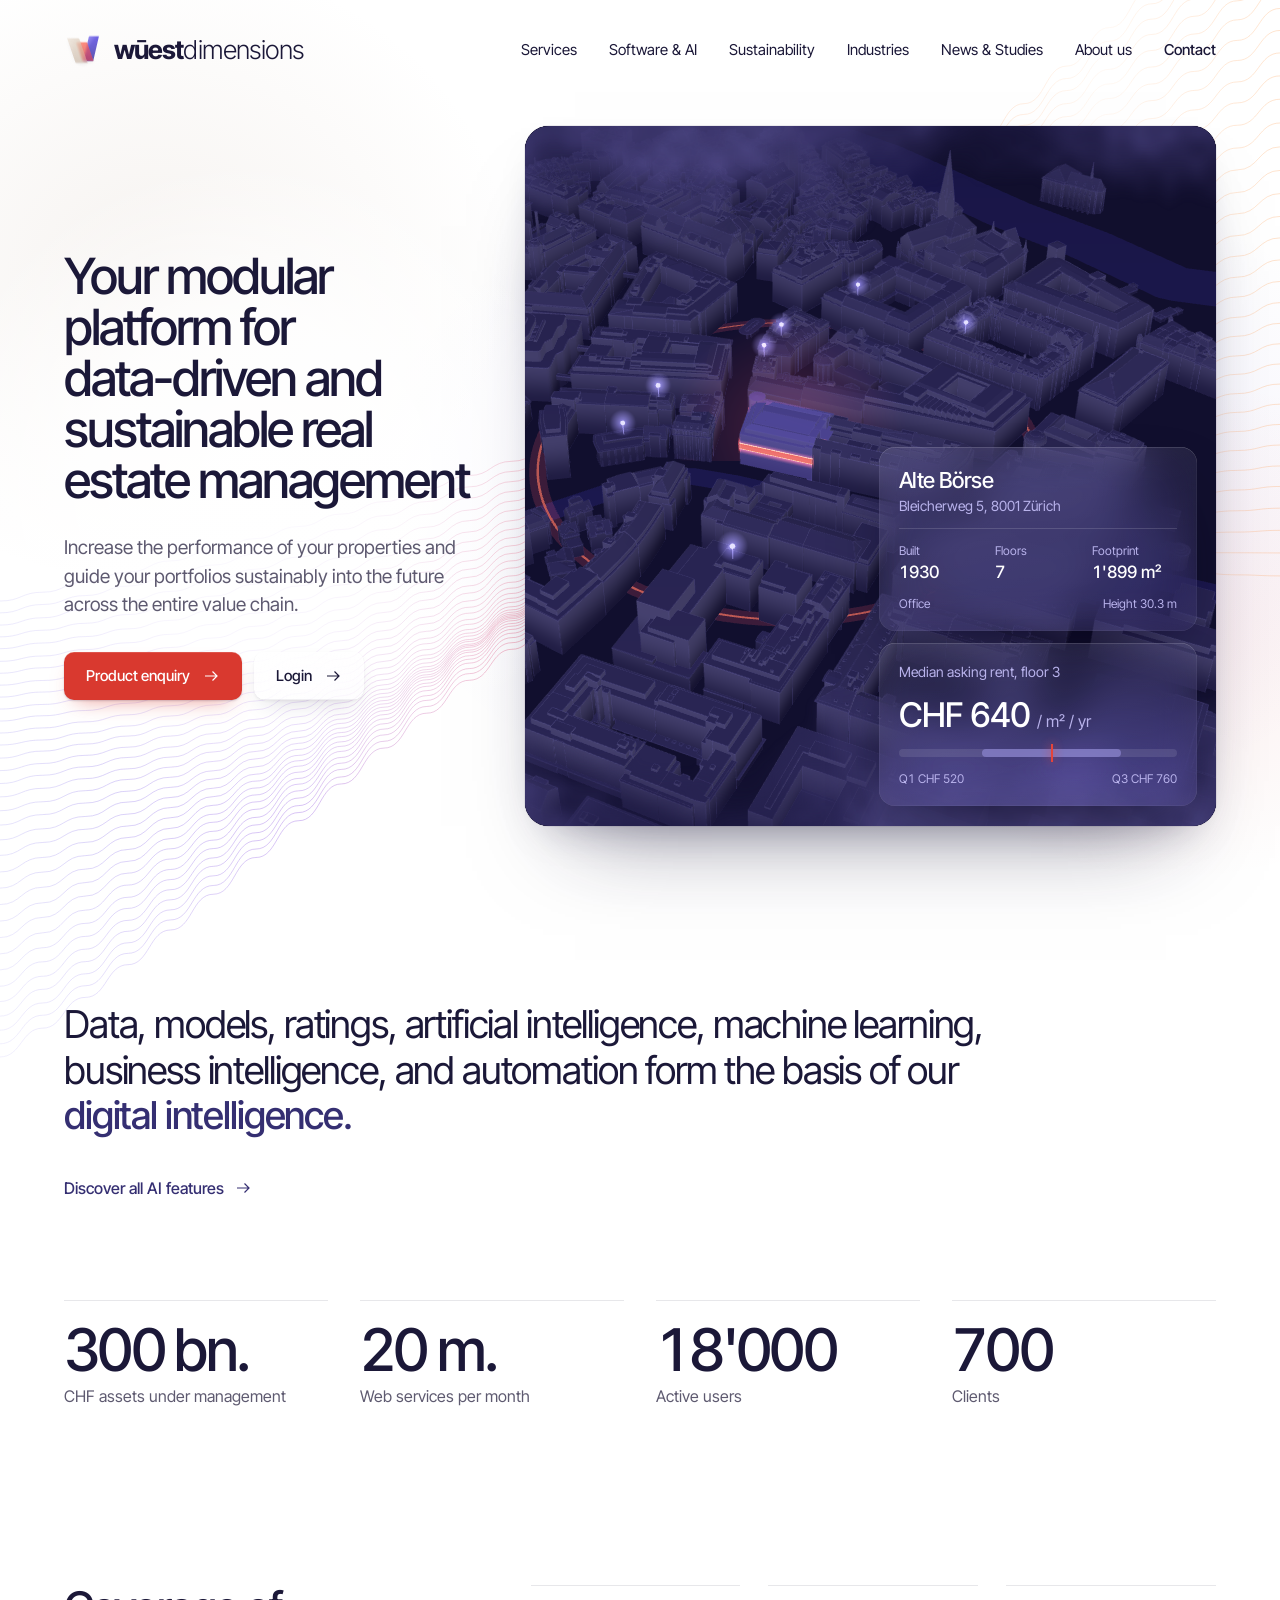
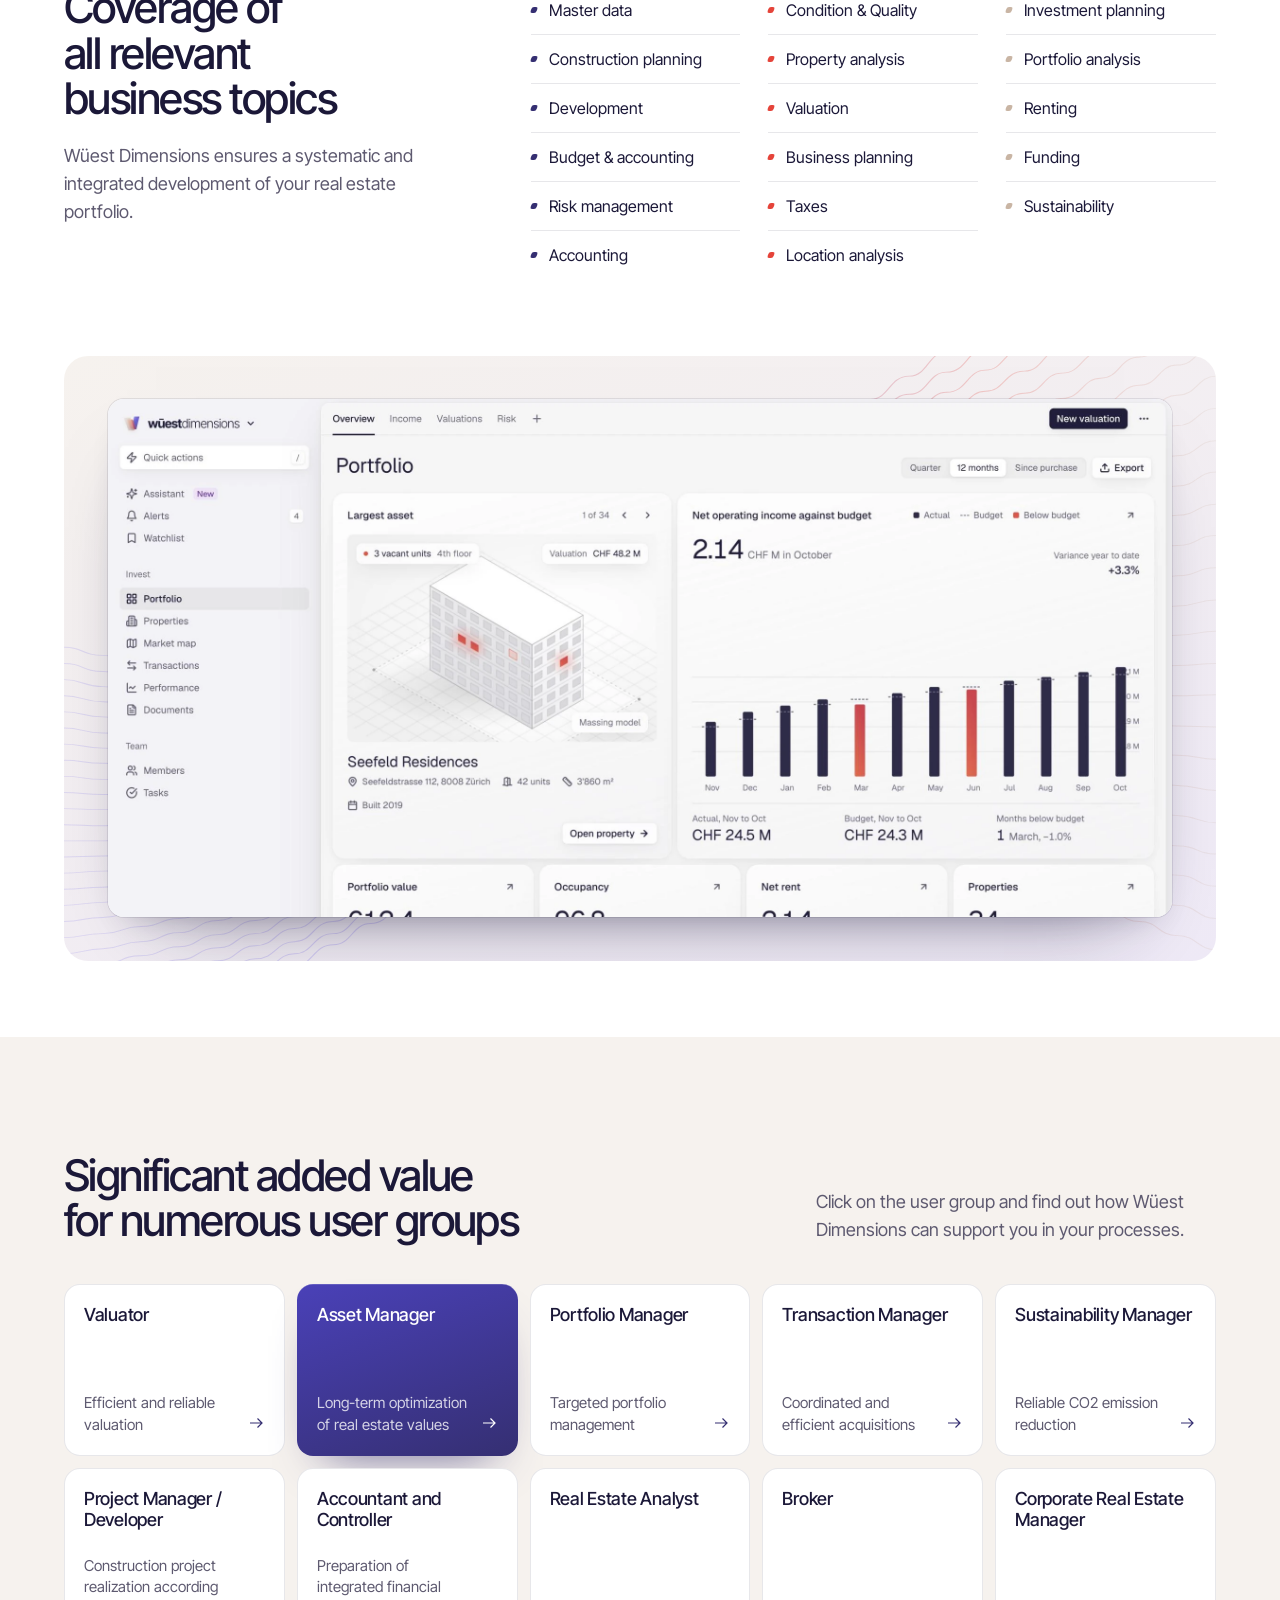
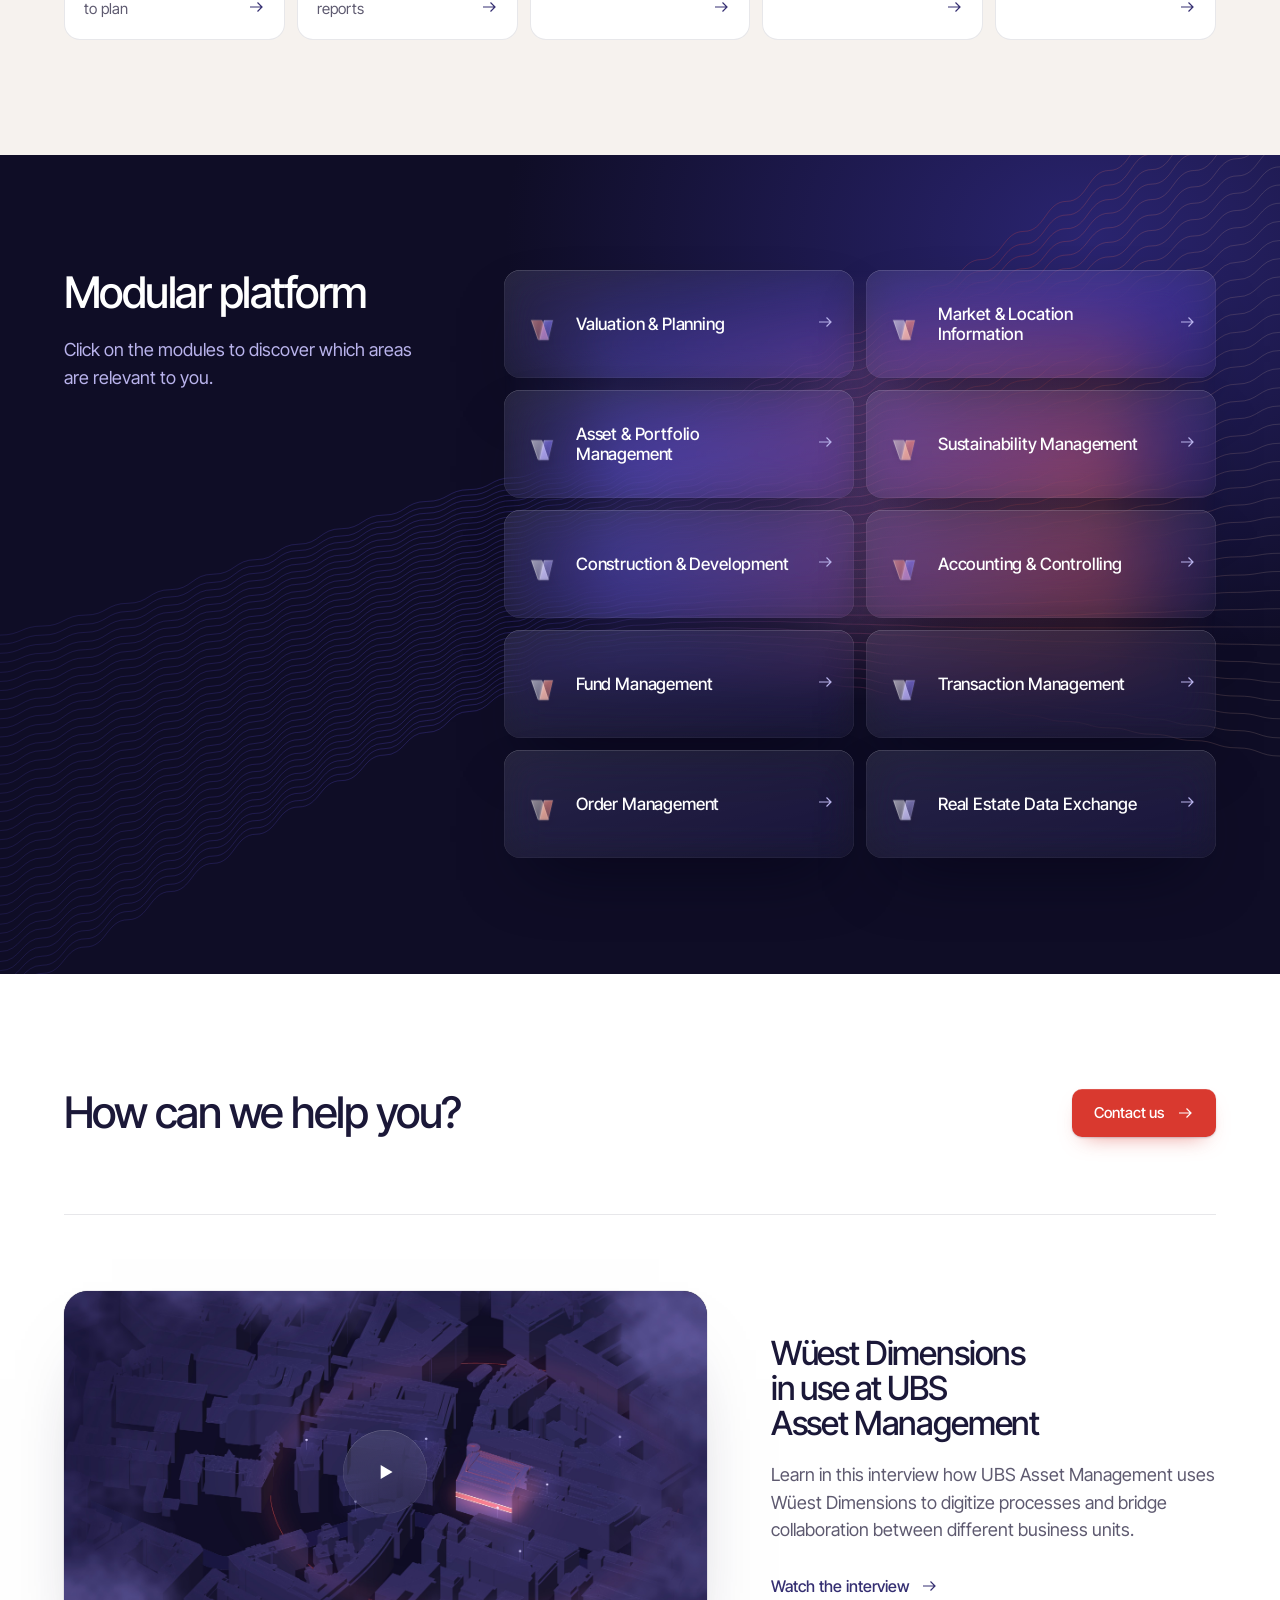
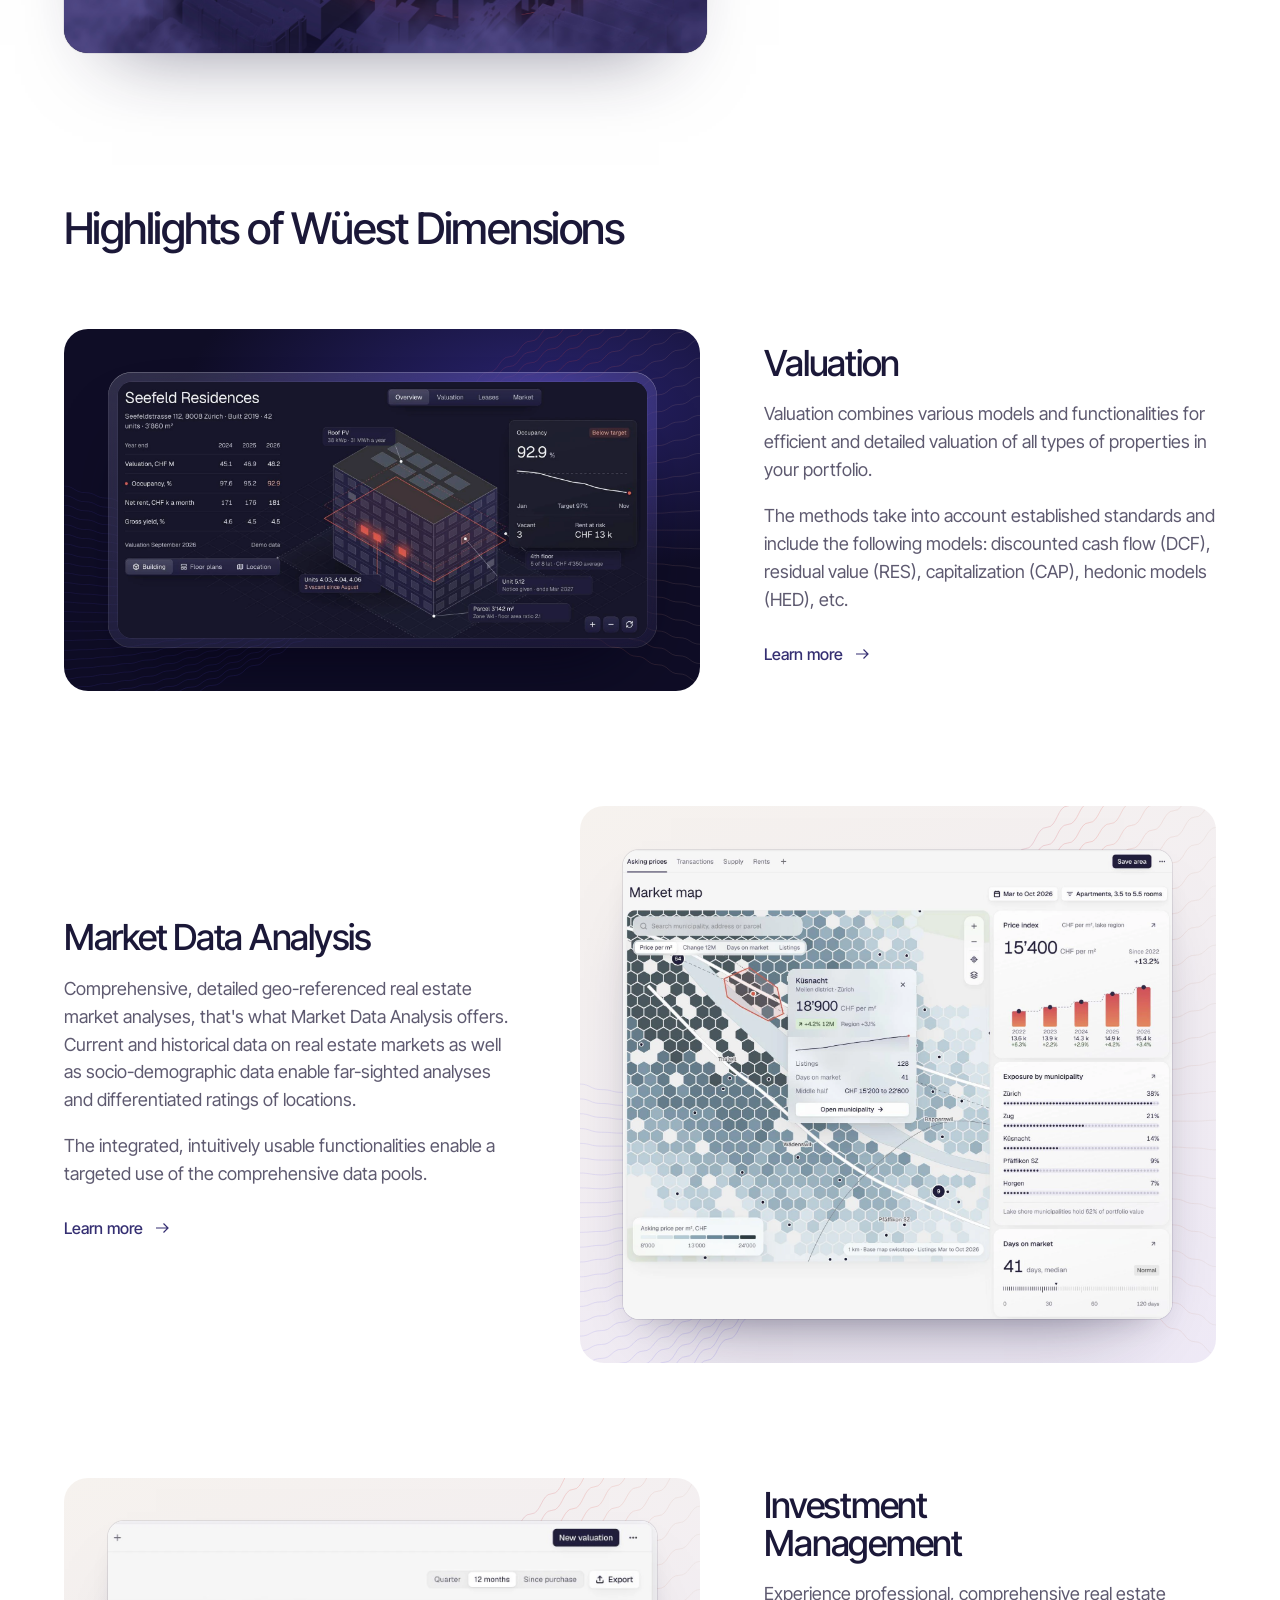
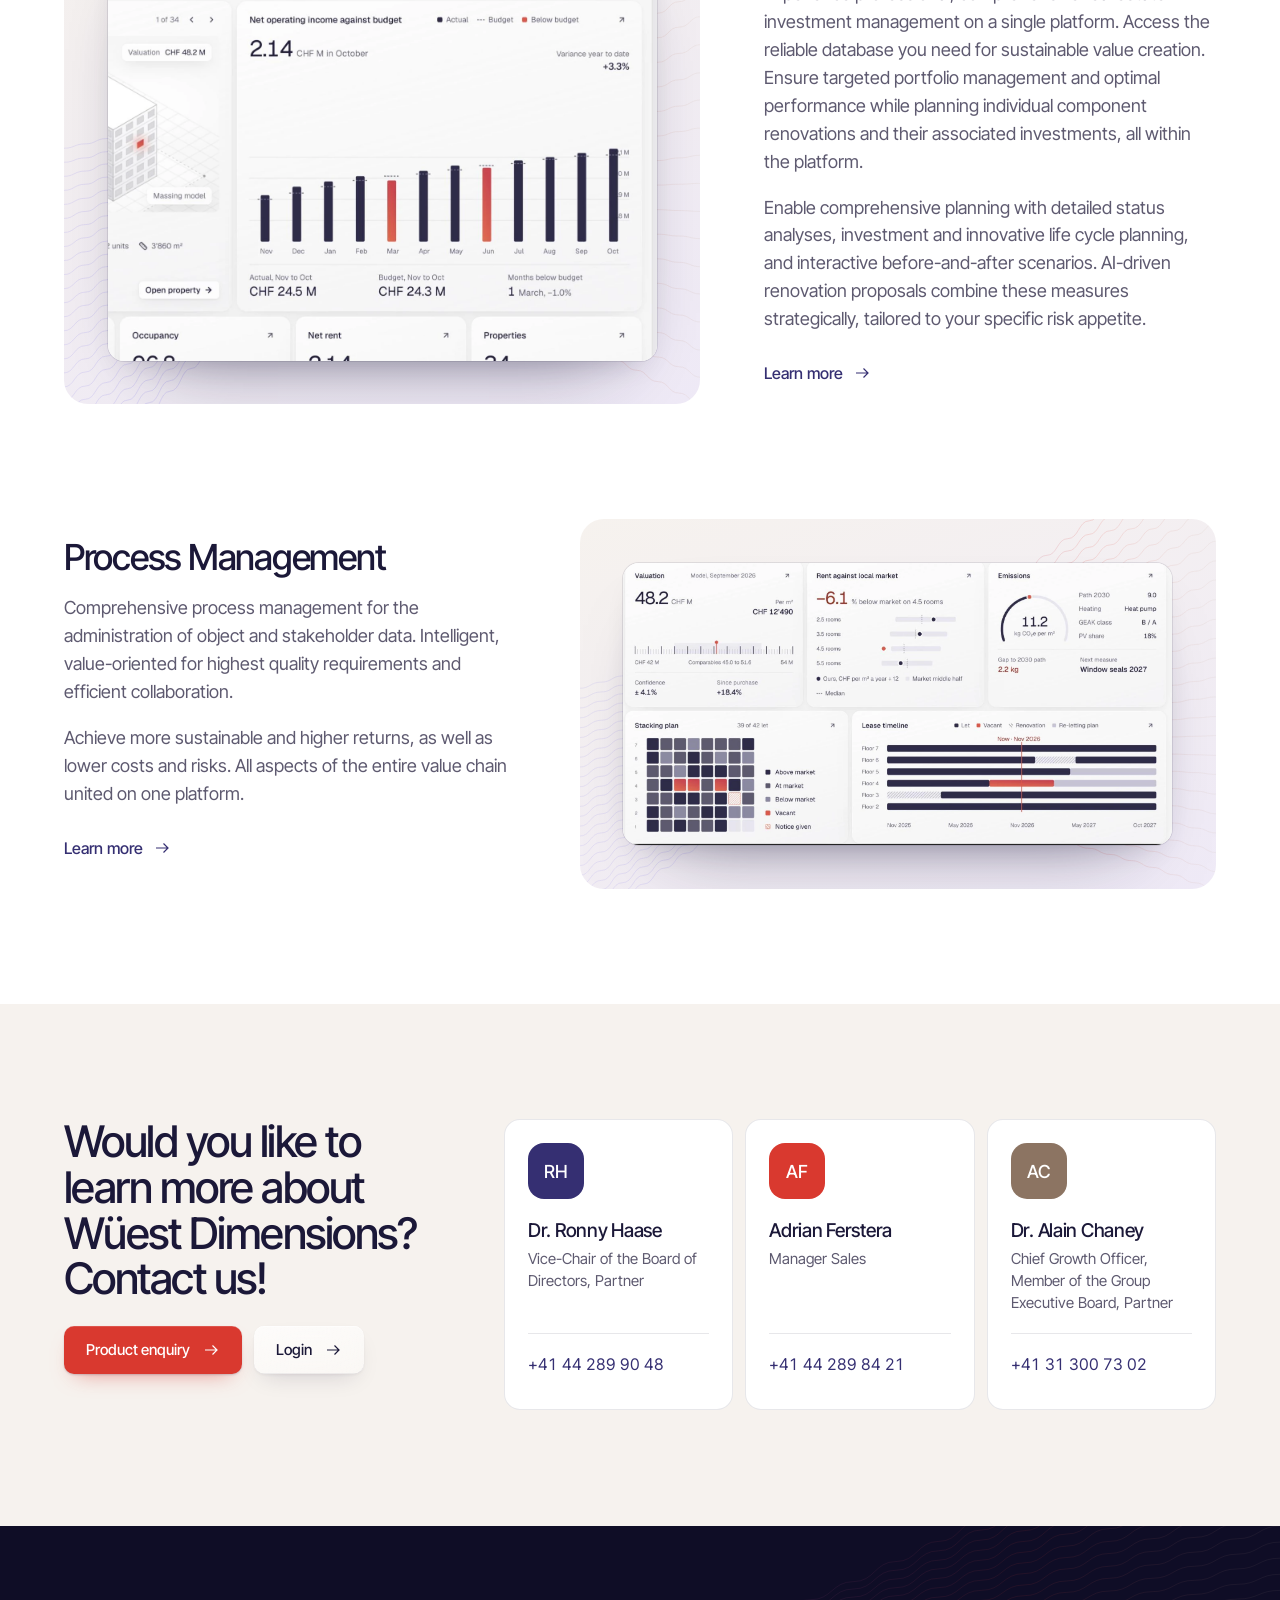
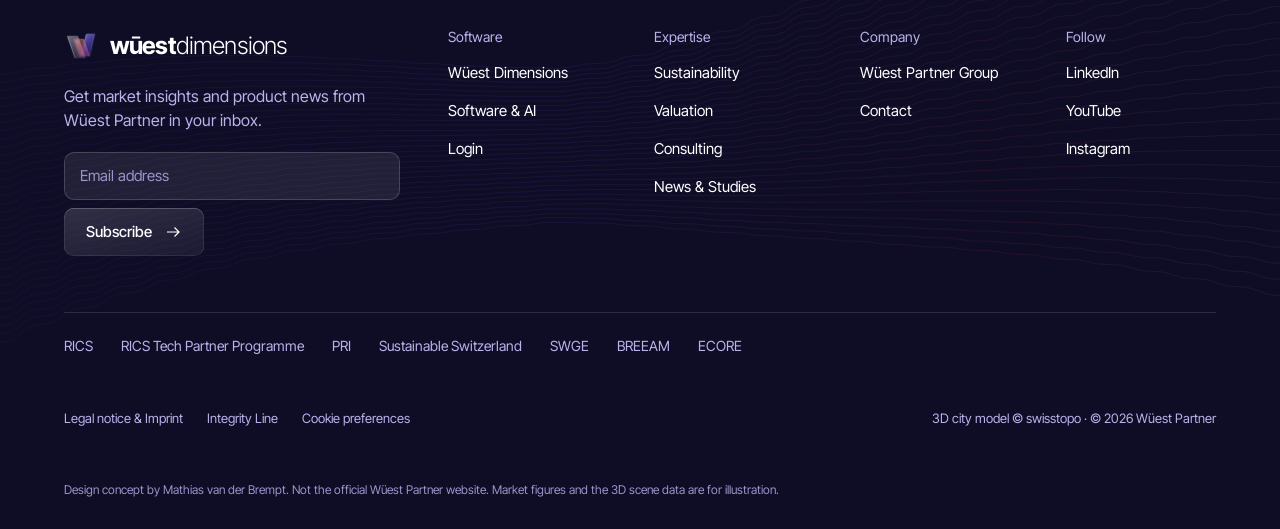
==== commit bf2a514f: "Hero: soft white fade behind the copy Co-Authored-By: Claude Opus 5.5 <noreply@anthropic.com> Claude" ====
--- a/index.html
+++ b/index.html
@@ -9,5 +9,5 @@
 .wd-btn svg{transition: transform .15s ease}.wd-btn:hover svg{transform: translateX(4px)}@media (prefers-reduced-motion: reduce){.wd-btn svg{transition: none}}
 </style>
 <style>@media (max-width: 760px){.wd-stage{height: 460px !important}}</style></head><body>
-<div style="width: 100%; overflow-x: clip; background: #FFFFFF; color: #1B1838; font-family: 'Inter Tight', 'Helvetica Neue', Arial, sans-serif"><div style="position: relative; overflow: visible; width: 100%; min-height: 900px; background: #FFFFFF; color: #1B1838; font-family: 'Inter Tight', 'Helvetica Neue', Arial, sans-serif; display: flex; flex-direction: column"><div aria-hidden="true" style="position: absolute; inset: 0; pointer-events: none; background: radial-gradient(60% 55% at 70% 55%, rgba(97,82,232,0.10), rgba(97,82,232,0) 70%), radial-gradient(35% 40% at 92% 70%, rgba(229,68,58,0.08), rgba(229,68,58,0) 70%), radial-gradient(40% 50% at 12% 30%, rgba(201,181,164,0.16), rgba(201,181,164,0) 70%); "></div><svg class="wd-band" aria-hidden="true" viewBox="0 0 1440 1320" preserveAspectRatio="none" style="position: absolute; inset: 0; width: 100%; height: 100%; display: block; pointer-events: none; opacity: 0.9; height: calc(100% + 420px); z-index: 0; -webkit-mask-image: linear-gradient(to bottom, #000 0, #000 calc(100% - 480px), transparent 100%); mask-image: linear-gradient(to bottom, #000 0, #000 calc(100% - 480px), transparent 100%)"><defs><linearGradient id="wdhg" x1="0" y1="0" x2="1" y2="0"><stop offset="0" stop-color="#6152E8" stop-opacity="0.32"/><stop offset="0.24" stop-color="#8E4FE0" stop-opacity="0.45"/><stop offset="0.42" stop-color="#F0506A" stop-opacity="0.55"/><stop offset="0.58" stop-color="#FF7A2E" stop-opacity="0.6"/><stop offset="1" stop-color="#FF8A2E" stop-opacity="0.5"/></linearGradient><linearGradient id="wdhm" gradientUnits="userSpaceOnUse" x1="0" y1="0" x2="1440" y2="0" spreadMethod="repeat"><stop offset="0" stop-color="#fff" stop-opacity="1"/><stop offset="0.35" stop-color="#fff" stop-opacity="0.9"/><stop offset="0.6" stop-color="#fff" stop-opacity="0.12"/><stop offset="0.82" stop-color="#fff" stop-opacity="0.9"/><stop offset="1" stop-color="#fff" stop-opacity="1"/><animateTransform attributeName="gradientTransform" type="translate" from="0 0" to="1440 0" dur="21s" repeatCount="indefinite"/></linearGradient><mask id="wdhk" maskUnits="userSpaceOnUse" x="0" y="0" width="1440" height="1320"><rect x="0" y="-400" width="1440" height="2120" fill="url(#wdhm)"/></mask></defs><g fill="none" stroke="url(#wdhg)" stroke-width="0.9" vector-effect="non-scaling-stroke" mask="url(#wdhk)"><path d="M0,600 C24,600 24,601 48,601 C72,601 72,600 96,600 C120,600 120,599 144,599 C168,599 168,595 192,595 C216,595 216,590 240,590 C264,590 264,582 288,582 C312,582 312,571 336,571 C360,571 360,558 384,558 C408,558 408,543 432,543 C456,543 456,525 480,525 C504,525 504,505 528,505 C552,505 552,483 576,483 C600,483 600,459 624,459 C648,459 648,429 672,429 C696,429 696,394 720,394 C744,394 744,358 768,358 C792,358 792,321 816,321 C840,321 840,285 864,285 C888,285 888,248 912,248 C936,248 936,212 960,212 C984,212 984,176 1008,176 C1032,176 1032,140 1056,140 C1080,140 1080,104 1104,104 C1128,104 1128,68 1152,68 C1176,68 1176,32 1200,32 C1224,32 1224,-6 1248,-6 C1272,-6 1272,-44 1296,-44 C1320,-44 1320,-83 1344,-83 C1368,-83 1368,-123 1392,-123 C1416,-123 1416,-165 1440,-165"><animate attributeName="d" dur="26s" begin="-0.00s" repeatCount="indefinite" calcMode="spline" keyTimes="0;0.33;0.66;1" keySplines="0.45 0 0.55 1;0.45 0 0.55 1;0.45 0 0.55 1" values="M0,600 C24,600 24,601 48,601 C72,601 72,600 96,600 C120,600 120,599 144,599 C168,599 168,595 192,595 C216,595 216,590 240,590 C264,590 264,582 288,582 C312,582 312,571 336,571 C360,571 360,558 384,558 C408,558 408,543 432,543 C456,543 456,525 480,525 C504,525 504,505 528,505 C552,505 552,483 576,483 C600,483 600,459 624,459 C648,459 648,429 672,429 C696,429 696,394 720,394 C744,394 744,358 768,358 C792,358 792,321 816,321 C840,321 840,285 864,285 C888,285 888,248 912,248 C936,248 936,212 960,212 C984,212 984,176 1008,176 C1032,176 1032,140 1056,140 C1080,140 1080,104 1104,104 C1128,104 1128,68 1152,68 C1176,68 1176,32 1200,32 C1224,32 1224,-6 1248,-6 C1272,-6 1272,-44 1296,-44 C1320,-44 1320,-83 1344,-83 C1368,-83 1368,-123 1392,-123 C1416,-123 1416,-165 1440,-165;M0,658 C24,658 24,647 48,647 C72,647 72,633 96,633 C120,633 120,616 144,616 C168,616 168,598 192,598 C216,598 216,577 240,577 C264,577 264,555 288,555 C312,555 312,531 336,531 C360,531 360,507 384,507 C408,507 408,483 432,483 C456,483 456,458 480,458 C504,458 504,435 528,435 C552,435 552,412 576,412 C600,412 600,389 624,389 C648,389 648,362 672,362 C696,362 696,332 720,332 C744,332 744,301 768,301 C792,301 792,270 816,270 C840,270 840,239 864,239 C888,239 888,208 912,208 C936,208 936,175 960,175 C984,175 984,142 1008,142 C1032,142 1032,108 1056,108 C1080,108 1080,73 1104,73 C1128,73 1128,36 1152,36 C1176,36 1176,-2 1200,-2 C1224,-2 1224,-42 1248,-42 C1272,-42 1272,-84 1296,-84 C1320,-84 1320,-127 1344,-127 C1368,-127 1368,-170 1392,-170 C1416,-170 1416,-215 1440,-215;M0,602 C24,602 24,584 48,584 C72,584 72,565 96,565 C120,565 120,547 144,547 C168,547 168,529 192,529 C216,529 216,513 240,513 C264,513 264,498 288,498 C312,498 312,485 336,485 C360,485 360,473 384,473 C408,473 408,463 432,463 C456,463 456,455 480,455 C504,455 504,448 528,448 C552,448 552,441 576,441 C600,441 600,434 624,434 C648,434 648,420 672,420 C696,420 696,403 720,403 C744,403 744,382 768,382 C792,382 792,359 816,359 C840,359 840,334 864,334 C888,334 888,307 912,307 C936,307 936,277 960,277 C984,277 984,245 1008,245 C1032,245 1032,210 1056,210 C1080,210 1080,175 1104,175 C1128,175 1128,137 1152,137 C1176,137 1176,98 1200,98 C1224,98 1224,59 1248,59 C1272,59 1272,19 1296,19 C1320,19 1320,-21 1344,-21 C1368,-21 1368,-62 1392,-62 C1416,-62 1416,-102 1440,-102;M0,600 C24,600 24,601 48,601 C72,601 72,600 96,600 C120,600 120,599 144,599 C168,599 168,595 192,595 C216,595 216,590 240,590 C264,590 264,582 288,582 C312,582 312,571 336,571 C360,571 360,558 384,558 C408,558 408,543 432,543 C456,543 456,525 480,525 C504,525 504,505 528,505 C552,505 552,483 576,483 C600,483 600,459 624,459 C648,459 648,429 672,429 C696,429 696,394 720,394 C744,394 744,358 768,358 C792,358 792,321 816,321 C840,321 840,285 864,285 C888,285 888,248 912,248 C936,248 936,212 960,212 C984,212 984,176 1008,176 C1032,176 1032,140 1056,140 C1080,140 1080,104 1104,104 C1128,104 1128,68 1152,68 C1176,68 1176,32 1200,32 C1224,32 1224,-6 1248,-6 C1272,-6 1272,-44 1296,-44 C1320,-44 1320,-83 1344,-83 C1368,-83 1368,-123 1392,-123 C1416,-123 1416,-165 1440,-165"/></path><path d="M0,612 C24,612 24,612 48,612 C72,612 72,611 96,611 C120,611 120,609 144,609 C168,609 168,605 192,605 C216,605 216,599 240,599 C264,599 264,591 288,591 C312,591 312,580 336,580 C360,580 360,567 384,567 C408,567 408,551 432,551 C456,551 456,532 480,532 C504,532 504,512 528,512 C552,512 552,490 576,490 C600,490 600,466 624,466 C648,466 648,436 672,436 C696,436 696,402 720,402 C744,402 744,366 768,366 C792,366 792,331 816,331 C840,331 840,295 864,295 C888,295 888,259 912,259 C936,259 936,223 960,223 C984,223 984,188 1008,188 C1032,188 1032,154 1056,154 C1080,154 1080,119 1104,119 C1128,119 1128,84 1152,84 C1176,84 1176,49 1200,49 C1224,49 1224,13 1248,13 C1272,13 1272,-24 1296,-24 C1320,-24 1320,-61 1344,-61 C1368,-61 1368,-100 1392,-100 C1416,-100 1416,-141 1440,-141"><animate attributeName="d" dur="26s" begin="-0.37s" repeatCount="indefinite" calcMode="spline" keyTimes="0;0.33;0.66;1" keySplines="0.45 0 0.55 1;0.45 0 0.55 1;0.45 0 0.55 1" values="M0,612 C24,612 24,612 48,612 C72,612 72,611 96,611 C120,611 120,609 144,609 C168,609 168,605 192,605 C216,605 216,599 240,599 C264,599 264,591 288,591 C312,591 312,580 336,580 C360,580 360,567 384,567 C408,567 408,551 432,551 C456,551 456,532 480,532 C504,532 504,512 528,512 C552,512 552,490 576,490 C600,490 600,466 624,466 C648,466 648,436 672,436 C696,436 696,402 720,402 C744,402 744,366 768,366 C792,366 792,331 816,331 C840,331 840,295 864,295 C888,295 888,259 912,259 C936,259 936,223 960,223 C984,223 984,188 1008,188 C1032,188 1032,154 1056,154 C1080,154 1080,119 1104,119 C1128,119 1128,84 1152,84 C1176,84 1176,49 1200,49 C1224,49 1224,13 1248,13 C1272,13 1272,-24 1296,-24 C1320,-24 1320,-61 1344,-61 C1368,-61 1368,-100 1392,-100 C1416,-100 1416,-141 1440,-141;M0,670 C24,670 24,658 48,658 C72,658 72,644 96,644 C120,644 120,627 144,627 C168,627 168,608 192,608 C216,608 216,587 240,587 C264,587 264,564 288,564 C312,564 312,540 336,540 C360,540 360,515 384,515 C408,515 408,491 432,491 C456,491 456,466 480,466 C504,466 504,442 528,442 C552,442 552,419 576,419 C600,419 600,396 624,396 C648,396 648,369 672,369 C696,369 696,339 720,339 C744,339 744,309 768,309 C792,309 792,279 816,279 C840,279 840,249 864,249 C888,249 888,218 912,218 C936,218 936,187 960,187 C984,187 984,155 1008,155 C1032,155 1032,122 1056,122 C1080,122 1080,88 1104,88 C1128,88 1128,52 1152,52 C1176,52 1176,15 1200,15 C1224,15 1224,-24 1248,-24 C1272,-24 1272,-64 1296,-64 C1320,-64 1320,-105 1344,-105 C1368,-105 1368,-148 1392,-148 C1416,-148 1416,-191 1440,-191;M0,614 C24,614 24,595 48,595 C72,595 72,576 96,576 C120,576 120,557 144,557 C168,557 168,539 192,539 C216,539 216,522 240,522 C264,522 264,507 288,507 C312,507 312,493 336,493 C360,493 360,482 384,482 C408,482 408,471 432,471 C456,471 456,463 480,463 C504,463 504,455 528,455 C552,455 552,448 576,448 C600,448 600,440 624,440 C648,440 648,428 672,428 C696,428 696,410 720,410 C744,410 744,391 768,391 C792,391 792,369 816,369 C840,369 840,344 864,344 C888,344 888,318 912,318 C936,318 936,289 960,289 C984,289 984,257 1008,257 C1032,257 1032,224 1056,224 C1080,224 1080,189 1104,189 C1128,189 1128,153 1152,153 C1176,153 1176,116 1200,116 C1224,116 1224,77 1248,77 C1272,77 1272,39 1296,39 C1320,39 1320,-0 1344,-0 C1368,-0 1368,-39 1392,-39 C1416,-39 1416,-78 1440,-78;M0,612 C24,612 24,612 48,612 C72,612 72,611 96,611 C120,611 120,609 144,609 C168,609 168,605 192,605 C216,605 216,599 240,599 C264,599 264,591 288,591 C312,591 312,580 336,580 C360,580 360,567 384,567 C408,567 408,551 432,551 C456,551 456,532 480,532 C504,532 504,512 528,512 C552,512 552,490 576,490 C600,490 600,466 624,466 C648,466 648,436 672,436 C696,436 696,402 720,402 C744,402 744,366 768,366 C792,366 792,331 816,331 C840,331 840,295 864,295 C888,295 888,259 912,259 C936,259 936,223 960,223 C984,223 984,188 1008,188 C1032,188 1032,154 1056,154 C1080,154 1080,119 1104,119 C1128,119 1128,84 1152,84 C1176,84 1176,49 1200,49 C1224,49 1224,13 1248,13 C1272,13 1272,-24 1296,-24 C1320,-24 1320,-61 1344,-61 C1368,-61 1368,-100 1392,-100 C1416,-100 1416,-141 1440,-141"/></path><path d="M0,624 C24,624 24,624 48,624 C72,624 72,622 96,622 C120,622 120,620 144,620 C168,620 168,616 192,616 C216,616 216,609 240,609 C264,609 264,600 288,600 C312,600 312,589 336,589 C360,589 360,575 384,575 C408,575 408,559 432,559 C456,559 456,540 480,540 C504,540 504,519 528,519 C552,519 552,497 576,497 C600,497 600,473 624,473 C648,473 648,443 672,443 C696,443 696,410 720,410 C744,410 744,375 768,375 C792,375 792,340 816,340 C840,340 840,304 864,304 C888,304 888,270 912,270 C936,270 936,235 960,235 C984,235 984,201 1008,201 C1032,201 1032,167 1056,167 C1080,167 1080,134 1104,134 C1128,134 1128,100 1152,100 C1176,100 1176,66 1200,66 C1224,66 1224,32 1248,32 C1272,32 1272,-4 1296,-4 C1320,-4 1320,-40 1344,-40 C1368,-40 1368,-78 1392,-78 C1416,-78 1416,-117 1440,-117"><animate attributeName="d" dur="26s" begin="-0.74s" repeatCount="indefinite" calcMode="spline" keyTimes="0;0.33;0.66;1" keySplines="0.45 0 0.55 1;0.45 0 0.55 1;0.45 0 0.55 1" values="M0,624 C24,624 24,624 48,624 C72,624 72,622 96,622 C120,622 120,620 144,620 C168,620 168,616 192,616 C216,616 216,609 240,609 C264,609 264,600 288,600 C312,600 312,589 336,589 C360,589 360,575 384,575 C408,575 408,559 432,559 C456,559 456,540 480,540 C504,540 504,519 528,519 C552,519 552,497 576,497 C600,497 600,473 624,473 C648,473 648,443 672,443 C696,443 696,410 720,410 C744,410 744,375 768,375 C792,375 792,340 816,340 C840,340 840,304 864,304 C888,304 888,270 912,270 C936,270 936,235 960,235 C984,235 984,201 1008,201 C1032,201 1032,167 1056,167 C1080,167 1080,134 1104,134 C1128,134 1128,100 1152,100 C1176,100 1176,66 1200,66 C1224,66 1224,32 1248,32 C1272,32 1272,-4 1296,-4 C1320,-4 1320,-40 1344,-40 C1368,-40 1368,-78 1392,-78 C1416,-78 1416,-117 1440,-117;M0,682 C24,682 24,670 48,670 C72,670 72,655 96,655 C120,655 120,638 144,638 C168,638 168,618 192,618 C216,618 216,596 240,596 C264,596 264,573 288,573 C312,573 312,549 336,549 C360,549 360,524 384,524 C408,524 408,499 432,499 C456,499 456,474 480,474 C504,474 504,449 528,449 C552,449 552,426 576,426 C600,426 600,403 624,403 C648,403 648,376 672,376 C696,376 696,347 720,347 C744,347 744,318 768,318 C792,318 792,288 816,288 C840,288 840,259 864,259 C888,259 888,229 912,229 C936,229 936,199 960,199 C984,199 984,168 1008,168 C1032,168 1032,136 1056,136 C1080,136 1080,103 1104,103 C1128,103 1128,68 1152,68 C1176,68 1176,32 1200,32 C1224,32 1224,-5 1248,-5 C1272,-5 1272,-44 1296,-44 C1320,-44 1320,-84 1344,-84 C1368,-84 1368,-125 1392,-125 C1416,-125 1416,-167 1440,-167;M0,627 C24,627 24,607 48,607 C72,607 72,587 96,587 C120,587 120,568 144,568 C168,568 168,549 192,549 C216,549 216,532 240,532 C264,532 264,516 288,516 C312,516 312,502 336,502 C360,502 360,490 384,490 C408,490 408,479 432,479 C456,479 456,470 480,470 C504,470 504,462 528,462 C552,462 552,455 576,455 C600,455 600,447 624,447 C648,447 648,435 672,435 C696,435 696,418 720,418 C744,418 744,399 768,399 C792,399 792,378 816,378 C840,378 840,354 864,354 C888,354 888,328 912,328 C936,328 936,300 960,300 C984,300 984,270 1008,270 C1032,270 1032,238 1056,238 C1080,238 1080,204 1104,204 C1128,204 1128,169 1152,169 C1176,169 1176,133 1200,133 C1224,133 1224,96 1248,96 C1272,96 1272,59 1296,59 C1320,59 1320,21 1344,21 C1368,21 1368,-17 1392,-17 C1416,-17 1416,-54 1440,-54;M0,624 C24,624 24,624 48,624 C72,624 72,622 96,622 C120,622 120,620 144,620 C168,620 168,616 192,616 C216,616 216,609 240,609 C264,609 264,600 288,600 C312,600 312,589 336,589 C360,589 360,575 384,575 C408,575 408,559 432,559 C456,559 456,540 480,540 C504,540 504,519 528,519 C552,519 552,497 576,497 C600,497 600,473 624,473 C648,473 648,443 672,443 C696,443 696,410 720,410 C744,410 744,375 768,375 C792,375 792,340 816,340 C840,340 840,304 864,304 C888,304 888,270 912,270 C936,270 936,235 960,235 C984,235 984,201 1008,201 C1032,201 1032,167 1056,167 C1080,167 1080,134 1104,134 C1128,134 1128,100 1152,100 C1176,100 1176,66 1200,66 C1224,66 1224,32 1248,32 C1272,32 1272,-4 1296,-4 C1320,-4 1320,-40 1344,-40 C1368,-40 1368,-78 1392,-78 C1416,-78 1416,-117 1440,-117"/></path><path d="M0,636 C24,636 24,635 48,635 C72,635 72,634 96,634 C120,634 120,630 144,630 C168,630 168,626 192,626 C216,626 216,619 240,619 C264,619 264,609 288,609 C312,609 312,598 336,598 C360,598 360,583 384,583 C408,583 408,567 432,567 C456,567 456,548 480,548 C504,548 504,527 528,527 C552,527 552,504 576,504 C600,504 600,480 624,480 C648,480 648,450 672,450 C696,450 696,417 720,417 C744,417 744,383 768,383 C792,383 792,349 816,349 C840,349 840,314 864,314 C888,314 888,280 912,280 C936,280 936,247 960,247 C984,247 984,214 1008,214 C1032,214 1032,181 1056,181 C1080,181 1080,149 1104,149 C1128,149 1128,116 1152,116 C1176,116 1176,84 1200,84 C1224,84 1224,50 1248,50 C1272,50 1272,16 1296,16 C1320,16 1320,-19 1344,-19 C1368,-19 1368,-55 1392,-55 C1416,-55 1416,-93 1440,-93"><animate attributeName="d" dur="26s" begin="-1.11s" repeatCount="indefinite" calcMode="spline" keyTimes="0;0.33;0.66;1" keySplines="0.45 0 0.55 1;0.45 0 0.55 1;0.45 0 0.55 1" values="M0,636 C24,636 24,635 48,635 C72,635 72,634 96,634 C120,634 120,630 144,630 C168,630 168,626 192,626 C216,626 216,619 240,619 C264,619 264,609 288,609 C312,609 312,598 336,598 C360,598 360,583 384,583 C408,583 408,567 432,567 C456,567 456,548 480,548 C504,548 504,527 528,527 C552,527 552,504 576,504 C600,504 600,480 624,480 C648,480 648,450 672,450 C696,450 696,417 720,417 C744,417 744,383 768,383 C792,383 792,349 816,349 C840,349 840,314 864,314 C888,314 888,280 912,280 C936,280 936,247 960,247 C984,247 984,214 1008,214 C1032,214 1032,181 1056,181 C1080,181 1080,149 1104,149 C1128,149 1128,116 1152,116 C1176,116 1176,84 1200,84 C1224,84 1224,50 1248,50 C1272,50 1272,16 1296,16 C1320,16 1320,-19 1344,-19 C1368,-19 1368,-55 1392,-55 C1416,-55 1416,-93 1440,-93;M0,694 C24,694 24,682 48,682 C72,682 72,666 96,666 C120,666 120,648 144,648 C168,648 168,628 192,628 C216,628 216,606 240,606 C264,606 264,582 288,582 C312,582 312,557 336,557 C360,557 360,532 384,532 C408,532 408,507 432,507 C456,507 456,481 480,481 C504,481 504,457 528,457 C552,457 552,433 576,433 C600,433 600,410 624,410 C648,410 648,383 672,383 C696,383 696,355 720,355 C744,355 744,326 768,326 C792,326 792,297 816,297 C840,297 840,269 864,269 C888,269 888,240 912,240 C936,240 936,211 960,211 C984,211 984,181 1008,181 C1032,181 1032,150 1056,150 C1080,150 1080,118 1104,118 C1128,118 1128,84 1152,84 C1176,84 1176,49 1200,49 C1224,49 1224,13 1248,13 C1272,13 1272,-24 1296,-24 C1320,-24 1320,-63 1344,-63 C1368,-63 1368,-103 1392,-103 C1416,-103 1416,-143 1440,-143;M0,639 C24,639 24,619 48,619 C72,619 72,598 96,598 C120,598 120,578 144,578 C168,578 168,559 192,559 C216,559 216,542 240,542 C264,542 264,525 288,525 C312,525 312,511 336,511 C360,511 360,498 384,498 C408,498 408,487 432,487 C456,487 456,478 480,478 C504,478 504,470 528,470 C552,470 552,462 576,462 C600,462 600,454 624,454 C648,454 648,442 672,442 C696,442 696,426 720,426 C744,426 744,407 768,407 C792,407 792,387 816,387 C840,387 840,364 864,364 C888,364 888,339 912,339 C936,339 936,312 960,312 C984,312 984,283 1008,283 C1032,283 1032,252 1056,252 C1080,252 1080,219 1104,219 C1128,219 1128,185 1152,185 C1176,185 1176,150 1200,150 C1224,150 1224,115 1248,115 C1272,115 1272,78 1296,78 C1320,78 1320,42 1344,42 C1368,42 1368,6 1392,6 C1416,6 1416,-30 1440,-30;M0,636 C24,636 24,635 48,635 C72,635 72,634 96,634 C120,634 120,630 144,630 C168,630 168,626 192,626 C216,626 216,619 240,619 C264,619 264,609 288,609 C312,609 312,598 336,598 C360,598 360,583 384,583 C408,583 408,567 432,567 C456,567 456,548 480,548 C504,548 504,527 528,527 C552,527 552,504 576,504 C600,504 600,480 624,480 C648,480 648,450 672,450 C696,450 696,417 720,417 C744,417 744,383 768,383 C792,383 792,349 816,349 C840,349 840,314 864,314 C888,314 888,280 912,280 C936,280 936,247 960,247 C984,247 984,214 1008,214 C1032,214 1032,181 1056,181 C1080,181 1080,149 1104,149 C1128,149 1128,116 1152,116 C1176,116 1176,84 1200,84 C1224,84 1224,50 1248,50 C1272,50 1272,16 1296,16 C1320,16 1320,-19 1344,-19 C1368,-19 1368,-55 1392,-55 C1416,-55 1416,-93 1440,-93"/></path><path d="M0,648 C24,648 24,647 48,647 C72,647 72,645 96,645 C120,645 120,641 144,641 C168,641 168,636 192,636 C216,636 216,628 240,628 C264,628 264,619 288,619 C312,619 312,606 336,606 C360,606 360,592 384,592 C408,592 408,575 432,575 C456,575 456,555 480,555 C504,555 504,534 528,534 C552,534 552,511 576,511 C600,511 600,487 624,487 C648,487 648,458 672,458 C696,458 696,425 720,425 C744,425 744,392 768,392 C792,392 792,358 816,358 C840,358 840,324 864,324 C888,324 888,291 912,291 C936,291 936,259 960,259 C984,259 984,227 1008,227 C1032,227 1032,195 1056,195 C1080,195 1080,164 1104,164 C1128,164 1128,132 1152,132 C1176,132 1176,101 1200,101 C1224,101 1224,69 1248,69 C1272,69 1272,36 1296,36 C1320,36 1320,2 1344,2 C1368,2 1368,-33 1392,-33 C1416,-33 1416,-69 1440,-69"><animate attributeName="d" dur="26s" begin="-1.48s" repeatCount="indefinite" calcMode="spline" keyTimes="0;0.33;0.66;1" keySplines="0.45 0 0.55 1;0.45 0 0.55 1;0.45 0 0.55 1" values="M0,648 C24,648 24,647 48,647 C72,647 72,645 96,645 C120,645 120,641 144,641 C168,641 168,636 192,636 C216,636 216,628 240,628 C264,628 264,619 288,619 C312,619 312,606 336,606 C360,606 360,592 384,592 C408,592 408,575 432,575 C456,575 456,555 480,555 C504,555 504,534 528,534 C552,534 552,511 576,511 C600,511 600,487 624,487 C648,487 648,458 672,458 C696,458 696,425 720,425 C744,425 744,392 768,392 C792,392 792,358 816,358 C840,358 840,324 864,324 C888,324 888,291 912,291 C936,291 936,259 960,259 C984,259 984,227 1008,227 C1032,227 1032,195 1056,195 C1080,195 1080,164 1104,164 C1128,164 1128,132 1152,132 C1176,132 1176,101 1200,101 C1224,101 1224,69 1248,69 C1272,69 1272,36 1296,36 C1320,36 1320,2 1344,2 C1368,2 1368,-33 1392,-33 C1416,-33 1416,-69 1440,-69;M0,707 C24,707 24,693 48,693 C72,693 72,677 96,677 C120,677 120,659 144,659 C168,659 168,638 192,638 C216,638 216,615 240,615 C264,615 264,591 288,591 C312,591 312,566 336,566 C360,566 360,540 384,540 C408,540 408,515 432,515 C456,515 456,489 480,489 C504,489 504,464 528,464 C552,464 552,440 576,440 C600,440 600,417 624,417 C648,417 648,391 672,391 C696,391 696,362 720,362 C744,362 744,334 768,334 C792,334 792,306 816,306 C840,306 840,279 864,279 C888,279 888,251 912,251 C936,251 936,222 960,222 C984,222 984,194 1008,194 C1032,194 1032,164 1056,164 C1080,164 1080,133 1104,133 C1128,133 1128,100 1152,100 C1176,100 1176,67 1200,67 C1224,67 1224,32 1248,32 C1272,32 1272,-4 1296,-4 C1320,-4 1320,-42 1344,-42 C1368,-42 1368,-80 1392,-80 C1416,-80 1416,-119 1440,-119;M0,651 C24,651 24,630 48,630 C72,630 72,609 96,609 C120,609 120,589 144,589 C168,589 168,569 192,569 C216,569 216,551 240,551 C264,551 264,535 288,535 C312,535 312,520 336,520 C360,520 360,507 384,507 C408,507 408,495 432,495 C456,495 456,486 480,486 C504,486 504,477 528,477 C552,477 552,469 576,469 C600,469 600,461 624,461 C648,461 648,449 672,449 C696,449 696,433 720,433 C744,433 744,416 768,416 C792,416 792,396 816,396 C840,396 840,374 864,374 C888,374 888,350 912,350 C936,350 936,324 960,324 C984,324 984,296 1008,296 C1032,296 1032,266 1056,266 C1080,266 1080,234 1104,234 C1128,234 1128,201 1152,201 C1176,201 1176,168 1200,168 C1224,168 1224,133 1248,133 C1272,133 1272,98 1296,98 C1320,98 1320,63 1344,63 C1368,63 1368,28 1392,28 C1416,28 1416,-6 1440,-6;M0,648 C24,648 24,647 48,647 C72,647 72,645 96,645 C120,645 120,641 144,641 C168,641 168,636 192,636 C216,636 216,628 240,628 C264,628 264,619 288,619 C312,619 312,606 336,606 C360,606 360,592 384,592 C408,592 408,575 432,575 C456,575 456,555 480,555 C504,555 504,534 528,534 C552,534 552,511 576,511 C600,511 600,487 624,487 C648,487 648,458 672,458 C696,458 696,425 720,425 C744,425 744,392 768,392 C792,392 792,358 816,358 C840,358 840,324 864,324 C888,324 888,291 912,291 C936,291 936,259 960,259 C984,259 984,227 1008,227 C1032,227 1032,195 1056,195 C1080,195 1080,164 1104,164 C1128,164 1128,132 1152,132 C1176,132 1176,101 1200,101 C1224,101 1224,69 1248,69 C1272,69 1272,36 1296,36 C1320,36 1320,2 1344,2 C1368,2 1368,-33 1392,-33 C1416,-33 1416,-69 1440,-69"/></path><path d="M0,661 C24,661 24,659 48,659 C72,659 72,656 96,656 C120,656 120,652 144,652 C168,652 168,646 192,646 C216,646 216,638 240,638 C264,638 264,628 288,628 C312,628 312,615 336,615 C360,615 360,600 384,600 C408,600 408,583 432,583 C456,583 456,563 480,563 C504,563 504,542 528,542 C552,542 552,518 576,518 C600,518 600,494 624,494 C648,494 648,465 672,465 C696,465 696,433 720,433 C744,433 744,400 768,400 C792,400 792,367 816,367 C840,367 840,334 864,334 C888,334 888,302 912,302 C936,302 936,270 960,270 C984,270 984,239 1008,239 C1032,239 1032,209 1056,209 C1080,209 1080,179 1104,179 C1128,179 1128,149 1152,149 C1176,149 1176,118 1200,118 C1224,118 1224,87 1248,87 C1272,87 1272,56 1296,56 C1320,56 1320,23 1344,23 C1368,23 1368,-10 1392,-10 C1416,-10 1416,-45 1440,-45"><animate attributeName="d" dur="26s" begin="-1.85s" repeatCount="indefinite" calcMode="spline" keyTimes="0;0.33;0.66;1" keySplines="0.45 0 0.55 1;0.45 0 0.55 1;0.45 0 0.55 1" values="M0,661 C24,661 24,659 48,659 C72,659 72,656 96,656 C120,656 120,652 144,652 C168,652 168,646 192,646 C216,646 216,638 240,638 C264,638 264,628 288,628 C312,628 312,615 336,615 C360,615 360,600 384,600 C408,600 408,583 432,583 C456,583 456,563 480,563 C504,563 504,542 528,542 C552,542 552,518 576,518 C600,518 600,494 624,494 C648,494 648,465 672,465 C696,465 696,433 720,433 C744,433 744,400 768,400 C792,400 792,367 816,367 C840,367 840,334 864,334 C888,334 888,302 912,302 C936,302 936,270 960,270 C984,270 984,239 1008,239 C1032,239 1032,209 1056,209 C1080,209 1080,179 1104,179 C1128,179 1128,149 1152,149 C1176,149 1176,118 1200,118 C1224,118 1224,87 1248,87 C1272,87 1272,56 1296,56 C1320,56 1320,23 1344,23 C1368,23 1368,-10 1392,-10 C1416,-10 1416,-45 1440,-45;M0,719 C24,719 24,705 48,705 C72,705 72,688 96,688 C120,688 120,669 144,669 C168,669 168,648 192,648 C216,648 216,625 240,625 C264,625 264,601 288,601 C312,601 312,575 336,575 C360,575 360,549 384,549 C408,549 408,523 432,523 C456,523 456,497 480,497 C504,497 504,472 528,472 C552,472 552,447 576,447 C600,447 600,424 624,424 C648,424 648,398 672,398 C696,398 696,370 720,370 C744,370 744,343 768,343 C792,343 792,316 816,316 C840,316 840,289 864,289 C888,289 888,262 912,262 C936,262 936,234 960,234 C984,234 984,206 1008,206 C1032,206 1032,178 1056,178 C1080,178 1080,148 1104,148 C1128,148 1128,117 1152,117 C1176,117 1176,84 1200,84 C1224,84 1224,50 1248,50 C1272,50 1272,15 1296,15 C1320,15 1320,-21 1344,-21 C1368,-21 1368,-58 1392,-58 C1416,-58 1416,-95 1440,-95;M0,663 C24,663 24,642 48,642 C72,642 72,620 96,620 C120,620 120,600 144,600 C168,600 168,580 192,580 C216,580 216,561 240,561 C264,561 264,544 288,544 C312,544 312,529 336,529 C360,529 360,515 384,515 C408,515 408,503 432,503 C456,503 456,493 480,493 C504,493 504,485 528,485 C552,485 552,476 576,476 C600,476 600,468 624,468 C648,468 648,456 672,456 C696,456 696,441 720,441 C744,441 744,424 768,424 C792,424 792,405 816,405 C840,405 840,384 864,384 C888,384 888,361 912,361 C936,361 936,336 960,336 C984,336 984,308 1008,308 C1032,308 1032,280 1056,280 C1080,280 1080,249 1104,249 C1128,249 1128,218 1152,218 C1176,218 1176,185 1200,185 C1224,185 1224,152 1248,152 C1272,152 1272,118 1296,118 C1320,118 1320,85 1344,85 C1368,85 1368,51 1392,51 C1416,51 1416,18 1440,18;M0,661 C24,661 24,659 48,659 C72,659 72,656 96,656 C120,656 120,652 144,652 C168,652 168,646 192,646 C216,646 216,638 240,638 C264,638 264,628 288,628 C312,628 312,615 336,615 C360,615 360,600 384,600 C408,600 408,583 432,583 C456,583 456,563 480,563 C504,563 504,542 528,542 C552,542 552,518 576,518 C600,518 600,494 624,494 C648,494 648,465 672,465 C696,465 696,433 720,433 C744,433 744,400 768,400 C792,400 792,367 816,367 C840,367 840,334 864,334 C888,334 888,302 912,302 C936,302 936,270 960,270 C984,270 984,239 1008,239 C1032,239 1032,209 1056,209 C1080,209 1080,179 1104,179 C1128,179 1128,149 1152,149 C1176,149 1176,118 1200,118 C1224,118 1224,87 1248,87 C1272,87 1272,56 1296,56 C1320,56 1320,23 1344,23 C1368,23 1368,-10 1392,-10 C1416,-10 1416,-45 1440,-45"/></path><path d="M0,673 C24,673 24,670 48,670 C72,670 72,667 96,667 C120,667 120,662 144,662 C168,662 168,656 192,656 C216,656 216,648 240,648 C264,648 264,637 288,637 C312,637 312,624 336,624 C360,624 360,608 384,608 C408,608 408,591 432,591 C456,591 456,571 480,571 C504,571 504,549 528,549 C552,549 552,526 576,526 C600,526 600,501 624,501 C648,501 648,472 672,472 C696,472 696,440 720,440 C744,440 744,408 768,408 C792,408 792,376 816,376 C840,376 840,344 864,344 C888,344 888,313 912,313 C936,313 936,282 960,282 C984,282 984,252 1008,252 C1032,252 1032,223 1056,223 C1080,223 1080,194 1104,194 C1128,194 1128,165 1152,165 C1176,165 1176,136 1200,136 C1224,136 1224,106 1248,106 C1272,106 1272,76 1296,76 C1320,76 1320,44 1344,44 C1368,44 1368,12 1392,12 C1416,12 1416,-21 1440,-21"><animate attributeName="d" dur="26s" begin="-2.22s" repeatCount="indefinite" calcMode="spline" keyTimes="0;0.33;0.66;1" keySplines="0.45 0 0.55 1;0.45 0 0.55 1;0.45 0 0.55 1" values="M0,673 C24,673 24,670 48,670 C72,670 72,667 96,667 C120,667 120,662 144,662 C168,662 168,656 192,656 C216,656 216,648 240,648 C264,648 264,637 288,637 C312,637 312,624 336,624 C360,624 360,608 384,608 C408,608 408,591 432,591 C456,591 456,571 480,571 C504,571 504,549 528,549 C552,549 552,526 576,526 C600,526 600,501 624,501 C648,501 648,472 672,472 C696,472 696,440 720,440 C744,440 744,408 768,408 C792,408 792,376 816,376 C840,376 840,344 864,344 C888,344 888,313 912,313 C936,313 936,282 960,282 C984,282 984,252 1008,252 C1032,252 1032,223 1056,223 C1080,223 1080,194 1104,194 C1128,194 1128,165 1152,165 C1176,165 1176,136 1200,136 C1224,136 1224,106 1248,106 C1272,106 1272,76 1296,76 C1320,76 1320,44 1344,44 C1368,44 1368,12 1392,12 C1416,12 1416,-21 1440,-21;M0,731 C24,731 24,716 48,716 C72,716 72,699 96,699 C120,699 120,680 144,680 C168,680 168,658 192,658 C216,658 216,635 240,635 C264,635 264,610 288,610 C312,610 312,584 336,584 C360,584 360,557 384,557 C408,557 408,531 432,531 C456,531 456,504 480,504 C504,504 504,479 528,479 C552,479 552,455 576,455 C600,455 600,431 624,431 C648,431 648,405 672,405 C696,405 696,378 720,378 C744,378 744,351 768,351 C792,351 792,325 816,325 C840,325 840,298 864,298 C888,298 888,272 912,272 C936,272 936,246 960,246 C984,246 984,219 1008,219 C1032,219 1032,191 1056,191 C1080,191 1080,163 1104,163 C1128,163 1128,133 1152,133 C1176,133 1176,101 1200,101 C1224,101 1224,69 1248,69 C1272,69 1272,35 1296,35 C1320,35 1320,1 1344,1 C1368,1 1368,-35 1392,-35 C1416,-35 1416,-71 1440,-71;M0,675 C24,675 24,653 48,653 C72,653 72,631 96,631 C120,631 120,610 144,610 C168,610 168,590 192,590 C216,590 216,570 240,570 C264,570 264,553 288,553 C312,553 312,537 336,537 C360,537 360,523 384,523 C408,523 408,511 432,511 C456,511 456,501 480,501 C504,501 504,492 528,492 C552,492 552,484 576,484 C600,484 600,475 624,475 C648,475 648,464 672,464 C696,464 696,449 720,449 C744,449 744,432 768,432 C792,432 792,414 816,414 C840,414 840,394 864,394 C888,394 888,371 912,371 C936,371 936,347 960,347 C984,347 984,321 1008,321 C1032,321 1032,293 1056,293 C1080,293 1080,264 1104,264 C1128,264 1128,234 1152,234 C1176,234 1176,202 1200,202 C1224,202 1224,170 1248,170 C1272,170 1272,138 1296,138 C1320,138 1320,106 1344,106 C1368,106 1368,73 1392,73 C1416,73 1416,42 1440,42;M0,673 C24,673 24,670 48,670 C72,670 72,667 96,667 C120,667 120,662 144,662 C168,662 168,656 192,656 C216,656 216,648 240,648 C264,648 264,637 288,637 C312,637 312,624 336,624 C360,624 360,608 384,608 C408,608 408,591 432,591 C456,591 456,571 480,571 C504,571 504,549 528,549 C552,549 552,526 576,526 C600,526 600,501 624,501 C648,501 648,472 672,472 C696,472 696,440 720,440 C744,440 744,408 768,408 C792,408 792,376 816,376 C840,376 840,344 864,344 C888,344 888,313 912,313 C936,313 936,282 960,282 C984,282 984,252 1008,252 C1032,252 1032,223 1056,223 C1080,223 1080,194 1104,194 C1128,194 1128,165 1152,165 C1176,165 1176,136 1200,136 C1224,136 1224,106 1248,106 C1272,106 1272,76 1296,76 C1320,76 1320,44 1344,44 C1368,44 1368,12 1392,12 C1416,12 1416,-21 1440,-21"/></path><path d="M0,685 C24,685 24,682 48,682 C72,682 72,678 96,678 C120,678 120,673 144,673 C168,673 168,666 192,666 C216,666 216,657 240,657 C264,657 264,646 288,646 C312,646 312,633 336,633 C360,633 360,617 384,617 C408,617 408,599 432,599 C456,599 456,578 480,578 C504,578 504,556 528,556 C552,556 552,533 576,533 C600,533 600,508 624,508 C648,508 648,479 672,479 C696,479 696,448 720,448 C744,448 744,417 768,417 C792,417 792,385 816,385 C840,385 840,354 864,354 C888,354 888,324 912,324 C936,324 936,294 960,294 C984,294 984,265 1008,265 C1032,265 1032,237 1056,237 C1080,237 1080,209 1104,209 C1128,209 1128,181 1152,181 C1176,181 1176,153 1200,153 C1224,153 1224,124 1248,124 C1272,124 1272,95 1296,95 C1320,95 1320,66 1344,66 C1368,66 1368,35 1392,35 C1416,35 1416,3 1440,3"><animate attributeName="d" dur="26s" begin="-2.59s" repeatCount="indefinite" calcMode="spline" keyTimes="0;0.33;0.66;1" keySplines="0.45 0 0.55 1;0.45 0 0.55 1;0.45 0 0.55 1" values="M0,685 C24,685 24,682 48,682 C72,682 72,678 96,678 C120,678 120,673 144,673 C168,673 168,666 192,666 C216,666 216,657 240,657 C264,657 264,646 288,646 C312,646 312,633 336,633 C360,633 360,617 384,617 C408,617 408,599 432,599 C456,599 456,578 480,578 C504,578 504,556 528,556 C552,556 552,533 576,533 C600,533 600,508 624,508 C648,508 648,479 672,479 C696,479 696,448 720,448 C744,448 744,417 768,417 C792,417 792,385 816,385 C840,385 840,354 864,354 C888,354 888,324 912,324 C936,324 936,294 960,294 C984,294 984,265 1008,265 C1032,265 1032,237 1056,237 C1080,237 1080,209 1104,209 C1128,209 1128,181 1152,181 C1176,181 1176,153 1200,153 C1224,153 1224,124 1248,124 C1272,124 1272,95 1296,95 C1320,95 1320,66 1344,66 C1368,66 1368,35 1392,35 C1416,35 1416,3 1440,3;M0,743 C24,743 24,728 48,728 C72,728 72,710 96,710 C120,710 120,690 144,690 C168,690 168,668 192,668 C216,668 216,644 240,644 C264,644 264,619 288,619 C312,619 312,592 336,592 C360,592 360,566 384,566 C408,566 408,539 432,539 C456,539 456,512 480,512 C504,512 504,486 528,486 C552,486 552,462 576,462 C600,462 600,438 624,438 C648,438 648,412 672,412 C696,412 696,386 720,386 C744,386 744,359 768,359 C792,359 792,334 816,334 C840,334 840,308 864,308 C888,308 888,283 912,283 C936,283 936,258 960,258 C984,258 984,232 1008,232 C1032,232 1032,205 1056,205 C1080,205 1080,178 1104,178 C1128,178 1128,149 1152,149 C1176,149 1176,119 1200,119 C1224,119 1224,88 1248,88 C1272,88 1272,55 1296,55 C1320,55 1320,22 1344,22 C1368,22 1368,-12 1392,-12 C1416,-12 1416,-47 1440,-47;M0,687 C24,687 24,665 48,665 C72,665 72,643 96,643 C120,643 120,621 144,621 C168,621 168,600 192,600 C216,600 216,580 240,580 C264,580 264,562 288,562 C312,562 312,546 336,546 C360,546 360,532 384,532 C408,532 408,519 432,519 C456,519 456,509 480,509 C504,509 504,499 528,499 C552,499 552,491 576,491 C600,491 600,482 624,482 C648,482 648,471 672,471 C696,471 696,457 720,457 C744,457 744,441 768,441 C792,441 792,423 816,423 C840,423 840,404 864,404 C888,404 888,382 912,382 C936,382 936,359 960,359 C984,359 984,334 1008,334 C1032,334 1032,307 1056,307 C1080,307 1080,279 1104,279 C1128,279 1128,250 1152,250 C1176,250 1176,220 1200,220 C1224,220 1224,189 1248,189 C1272,189 1272,158 1296,158 C1320,158 1320,127 1344,127 C1368,127 1368,96 1392,96 C1416,96 1416,65 1440,65;M0,685 C24,685 24,682 48,682 C72,682 72,678 96,678 C120,678 120,673 144,673 C168,673 168,666 192,666 C216,666 216,657 240,657 C264,657 264,646 288,646 C312,646 312,633 336,633 C360,633 360,617 384,617 C408,617 408,599 432,599 C456,599 456,578 480,578 C504,578 504,556 528,556 C552,556 552,533 576,533 C600,533 600,508 624,508 C648,508 648,479 672,479 C696,479 696,448 720,448 C744,448 744,417 768,417 C792,417 792,385 816,385 C840,385 840,354 864,354 C888,354 888,324 912,324 C936,324 936,294 960,294 C984,294 984,265 1008,265 C1032,265 1032,237 1056,237 C1080,237 1080,209 1104,209 C1128,209 1128,181 1152,181 C1176,181 1176,153 1200,153 C1224,153 1224,124 1248,124 C1272,124 1272,95 1296,95 C1320,95 1320,66 1344,66 C1368,66 1368,35 1392,35 C1416,35 1416,3 1440,3"/></path><path d="M0,697 C24,697 24,693 48,693 C72,693 72,689 96,689 C120,689 120,683 144,683 C168,683 168,676 192,676 C216,676 216,667 240,667 C264,667 264,655 288,655 C312,655 312,641 336,641 C360,641 360,625 384,625 C408,625 408,607 432,607 C456,607 456,586 480,586 C504,586 504,564 528,564 C552,564 552,540 576,540 C600,540 600,515 624,515 C648,515 648,486 672,486 C696,486 696,456 720,456 C744,456 744,425 768,425 C792,425 792,394 816,394 C840,394 840,364 864,364 C888,364 888,334 912,334 C936,334 936,306 960,306 C984,306 984,278 1008,278 C1032,278 1032,250 1056,250 C1080,250 1080,224 1104,224 C1128,224 1128,197 1152,197 C1176,197 1176,170 1200,170 C1224,170 1224,143 1248,143 C1272,143 1272,115 1296,115 C1320,115 1320,87 1344,87 C1368,87 1368,57 1392,57 C1416,57 1416,27 1440,27"><animate attributeName="d" dur="26s" begin="-2.96s" repeatCount="indefinite" calcMode="spline" keyTimes="0;0.33;0.66;1" keySplines="0.45 0 0.55 1;0.45 0 0.55 1;0.45 0 0.55 1" values="M0,697 C24,697 24,693 48,693 C72,693 72,689 96,689 C120,689 120,683 144,683 C168,683 168,676 192,676 C216,676 216,667 240,667 C264,667 264,655 288,655 C312,655 312,641 336,641 C360,641 360,625 384,625 C408,625 408,607 432,607 C456,607 456,586 480,586 C504,586 504,564 528,564 C552,564 552,540 576,540 C600,540 600,515 624,515 C648,515 648,486 672,486 C696,486 696,456 720,456 C744,456 744,425 768,425 C792,425 792,394 816,394 C840,394 840,364 864,364 C888,364 888,334 912,334 C936,334 936,306 960,306 C984,306 984,278 1008,278 C1032,278 1032,250 1056,250 C1080,250 1080,224 1104,224 C1128,224 1128,197 1152,197 C1176,197 1176,170 1200,170 C1224,170 1224,143 1248,143 C1272,143 1272,115 1296,115 C1320,115 1320,87 1344,87 C1368,87 1368,57 1392,57 C1416,57 1416,27 1440,27;M0,755 C24,755 24,739 48,739 C72,739 72,721 96,721 C120,721 120,701 144,701 C168,701 168,678 192,678 C216,678 216,654 240,654 C264,654 264,628 288,628 C312,628 312,601 336,601 C360,601 360,574 384,574 C408,574 408,547 432,547 C456,547 456,520 480,520 C504,520 504,494 528,494 C552,494 552,469 576,469 C600,469 600,445 624,445 C648,445 648,419 672,419 C696,419 696,393 720,393 C744,393 744,368 768,368 C792,368 792,343 816,343 C840,343 840,318 864,318 C888,318 888,294 912,294 C936,294 936,269 960,269 C984,269 984,245 1008,245 C1032,245 1032,219 1056,219 C1080,219 1080,193 1104,193 C1128,193 1128,165 1152,165 C1176,165 1176,136 1200,136 C1224,136 1224,106 1248,106 C1272,106 1272,75 1296,75 C1320,75 1320,43 1344,43 C1368,43 1368,10 1392,10 C1416,10 1416,-23 1440,-23;M0,699 C24,699 24,676 48,676 C72,676 72,654 96,654 C120,654 120,631 144,631 C168,631 168,610 192,610 C216,610 216,590 240,590 C264,590 264,571 288,571 C312,571 312,555 336,555 C360,555 360,540 384,540 C408,540 408,527 432,527 C456,527 456,516 480,516 C504,516 504,507 528,507 C552,507 552,498 576,498 C600,498 600,489 624,489 C648,489 648,478 672,478 C696,478 696,464 720,464 C744,464 744,449 768,449 C792,449 792,432 816,432 C840,432 840,414 864,414 C888,414 888,393 912,393 C936,393 936,371 960,371 C984,371 984,347 1008,347 C1032,347 1032,321 1056,321 C1080,321 1080,294 1104,294 C1128,294 1128,266 1152,266 C1176,266 1176,237 1200,237 C1224,237 1224,207 1248,207 C1272,207 1272,178 1296,178 C1320,178 1320,148 1344,148 C1368,148 1368,119 1392,119 C1416,119 1416,89 1440,89;M0,697 C24,697 24,693 48,693 C72,693 72,689 96,689 C120,689 120,683 144,683 C168,683 168,676 192,676 C216,676 216,667 240,667 C264,667 264,655 288,655 C312,655 312,641 336,641 C360,641 360,625 384,625 C408,625 408,607 432,607 C456,607 456,586 480,586 C504,586 504,564 528,564 C552,564 552,540 576,540 C600,540 600,515 624,515 C648,515 648,486 672,486 C696,486 696,456 720,456 C744,456 744,425 768,425 C792,425 792,394 816,394 C840,394 840,364 864,364 C888,364 888,334 912,334 C936,334 936,306 960,306 C984,306 984,278 1008,278 C1032,278 1032,250 1056,250 C1080,250 1080,224 1104,224 C1128,224 1128,197 1152,197 C1176,197 1176,170 1200,170 C1224,170 1224,143 1248,143 C1272,143 1272,115 1296,115 C1320,115 1320,87 1344,87 C1368,87 1368,57 1392,57 C1416,57 1416,27 1440,27"/></path><path d="M0,709 C24,709 24,705 48,705 C72,705 72,700 96,700 C120,700 120,694 144,694 C168,694 168,686 192,686 C216,686 216,676 240,676 C264,676 264,664 288,664 C312,664 312,650 336,650 C360,650 360,634 384,634 C408,634 408,615 432,615 C456,615 456,594 480,594 C504,594 504,571 528,571 C552,571 552,547 576,547 C600,547 600,522 624,522 C648,522 648,494 672,494 C696,494 696,464 720,464 C744,464 744,433 768,433 C792,433 792,403 816,403 C840,403 840,374 864,374 C888,374 888,345 912,345 C936,345 936,317 960,317 C984,317 984,290 1008,290 C1032,290 1032,264 1056,264 C1080,264 1080,239 1104,239 C1128,239 1128,213 1152,213 C1176,213 1176,187 1200,187 C1224,187 1224,162 1248,162 C1272,162 1272,135 1296,135 C1320,135 1320,108 1344,108 C1368,108 1368,80 1392,80 C1416,80 1416,51 1440,51"><animate attributeName="d" dur="26s" begin="-3.33s" repeatCount="indefinite" calcMode="spline" keyTimes="0;0.33;0.66;1" keySplines="0.45 0 0.55 1;0.45 0 0.55 1;0.45 0 0.55 1" values="M0,709 C24,709 24,705 48,705 C72,705 72,700 96,700 C120,700 120,694 144,694 C168,694 168,686 192,686 C216,686 216,676 240,676 C264,676 264,664 288,664 C312,664 312,650 336,650 C360,650 360,634 384,634 C408,634 408,615 432,615 C456,615 456,594 480,594 C504,594 504,571 528,571 C552,571 552,547 576,547 C600,547 600,522 624,522 C648,522 648,494 672,494 C696,494 696,464 720,464 C744,464 744,433 768,433 C792,433 792,403 816,403 C840,403 840,374 864,374 C888,374 888,345 912,345 C936,345 936,317 960,317 C984,317 984,290 1008,290 C1032,290 1032,264 1056,264 C1080,264 1080,239 1104,239 C1128,239 1128,213 1152,213 C1176,213 1176,187 1200,187 C1224,187 1224,162 1248,162 C1272,162 1272,135 1296,135 C1320,135 1320,108 1344,108 C1368,108 1368,80 1392,80 C1416,80 1416,51 1440,51;M0,767 C24,767 24,751 48,751 C72,751 72,732 96,732 C120,732 120,712 144,712 C168,712 168,688 192,688 C216,688 216,664 240,664 C264,664 264,637 288,637 C312,637 312,610 336,610 C360,610 360,582 384,582 C408,582 408,555 432,555 C456,555 456,528 480,528 C504,528 504,501 528,501 C552,501 552,476 576,476 C600,476 600,452 624,452 C648,452 648,427 672,427 C696,427 696,401 720,401 C744,401 744,376 768,376 C792,376 792,352 816,352 C840,352 840,328 864,328 C888,328 888,305 912,305 C936,305 936,281 960,281 C984,281 984,257 1008,257 C1032,257 1032,233 1056,233 C1080,233 1080,207 1104,207 C1128,207 1128,181 1152,181 C1176,181 1176,153 1200,153 C1224,153 1224,125 1248,125 C1272,125 1272,95 1296,95 C1320,95 1320,64 1344,64 C1368,64 1368,33 1392,33 C1416,33 1416,1 1440,1;M0,711 C24,711 24,688 48,688 C72,688 72,665 96,665 C120,665 120,642 144,642 C168,642 168,620 192,620 C216,620 216,599 240,599 C264,599 264,580 288,580 C312,580 312,564 336,564 C360,564 360,549 384,549 C408,549 408,535 432,535 C456,535 456,524 480,524 C504,524 504,514 528,514 C552,514 552,505 576,505 C600,505 600,496 624,496 C648,496 648,485 672,485 C696,485 696,472 720,472 C744,472 744,457 768,457 C792,457 792,441 816,441 C840,441 840,423 864,423 C888,423 888,404 912,404 C936,404 936,383 960,383 C984,383 984,360 1008,360 C1032,360 1032,335 1056,335 C1080,335 1080,309 1104,309 C1128,309 1128,282 1152,282 C1176,282 1176,254 1200,254 C1224,254 1224,226 1248,226 C1272,226 1272,198 1296,198 C1320,198 1320,169 1344,169 C1368,169 1368,141 1392,141 C1416,141 1416,113 1440,113;M0,709 C24,709 24,705 48,705 C72,705 72,700 96,700 C120,700 120,694 144,694 C168,694 168,686 192,686 C216,686 216,676 240,676 C264,676 264,664 288,664 C312,664 312,650 336,650 C360,650 360,634 384,634 C408,634 408,615 432,615 C456,615 456,594 480,594 C504,594 504,571 528,571 C552,571 552,547 576,547 C600,547 600,522 624,522 C648,522 648,494 672,494 C696,494 696,464 720,464 C744,464 744,433 768,433 C792,433 792,403 816,403 C840,403 840,374 864,374 C888,374 888,345 912,345 C936,345 936,317 960,317 C984,317 984,290 1008,290 C1032,290 1032,264 1056,264 C1080,264 1080,239 1104,239 C1128,239 1128,213 1152,213 C1176,213 1176,187 1200,187 C1224,187 1224,162 1248,162 C1272,162 1272,135 1296,135 C1320,135 1320,108 1344,108 C1368,108 1368,80 1392,80 C1416,80 1416,51 1440,51"/></path><path d="M0,721 C24,721 24,716 48,716 C72,716 72,711 96,711 C120,711 120,704 144,704 C168,704 168,696 192,696 C216,696 216,686 240,686 C264,686 264,674 288,674 C312,674 312,659 336,659 C360,659 360,642 384,642 C408,642 408,623 432,623 C456,623 456,601 480,601 C504,601 504,578 528,578 C552,578 552,554 576,554 C600,554 600,529 624,529 C648,529 648,501 672,501 C696,501 696,471 720,471 C744,471 744,442 768,442 C792,442 792,412 816,412 C840,412 840,384 864,384 C888,384 888,356 912,356 C936,356 936,329 960,329 C984,329 984,303 1008,303 C1032,303 1032,278 1056,278 C1080,278 1080,253 1104,253 C1128,253 1128,229 1152,229 C1176,229 1176,205 1200,205 C1224,205 1224,180 1248,180 C1272,180 1272,155 1296,155 C1320,155 1320,129 1344,129 C1368,129 1368,102 1392,102 C1416,102 1416,75 1440,75"><animate attributeName="d" dur="26s" begin="-3.70s" repeatCount="indefinite" calcMode="spline" keyTimes="0;0.33;0.66;1" keySplines="0.45 0 0.55 1;0.45 0 0.55 1;0.45 0 0.55 1" values="M0,721 C24,721 24,716 48,716 C72,716 72,711 96,711 C120,711 120,704 144,704 C168,704 168,696 192,696 C216,696 216,686 240,686 C264,686 264,674 288,674 C312,674 312,659 336,659 C360,659 360,642 384,642 C408,642 408,623 432,623 C456,623 456,601 480,601 C504,601 504,578 528,578 C552,578 552,554 576,554 C600,554 600,529 624,529 C648,529 648,501 672,501 C696,501 696,471 720,471 C744,471 744,442 768,442 C792,442 792,412 816,412 C840,412 840,384 864,384 C888,384 888,356 912,356 C936,356 936,329 960,329 C984,329 984,303 1008,303 C1032,303 1032,278 1056,278 C1080,278 1080,253 1104,253 C1128,253 1128,229 1152,229 C1176,229 1176,205 1200,205 C1224,205 1224,180 1248,180 C1272,180 1272,155 1296,155 C1320,155 1320,129 1344,129 C1368,129 1368,102 1392,102 C1416,102 1416,75 1440,75;M0,779 C24,779 24,763 48,763 C72,763 72,744 96,744 C120,744 120,722 144,722 C168,722 168,699 192,699 C216,699 216,673 240,673 C264,673 264,646 288,646 C312,646 312,619 336,619 C360,619 360,591 384,591 C408,591 408,563 432,563 C456,563 456,535 480,535 C504,535 504,509 528,509 C552,509 552,483 576,483 C600,483 600,459 624,459 C648,459 648,434 672,434 C696,434 696,409 720,409 C744,409 744,384 768,384 C792,384 792,361 816,361 C840,361 840,338 864,338 C888,338 888,316 912,316 C936,316 936,293 960,293 C984,293 984,270 1008,270 C1032,270 1032,247 1056,247 C1080,247 1080,222 1104,222 C1128,222 1128,197 1152,197 C1176,197 1176,171 1200,171 C1224,171 1224,143 1248,143 C1272,143 1272,115 1296,115 C1320,115 1320,85 1344,85 C1368,85 1368,55 1392,55 C1416,55 1416,25 1440,25;M0,724 C24,724 24,700 48,700 C72,700 72,676 96,676 C120,676 120,652 144,652 C168,652 168,630 192,630 C216,630 216,609 240,609 C264,609 264,590 288,590 C312,590 312,572 336,572 C360,572 360,557 384,557 C408,557 408,543 432,543 C456,543 456,532 480,532 C504,532 504,521 528,521 C552,521 552,512 576,512 C600,512 600,503 624,503 C648,503 648,492 672,492 C696,492 696,480 720,480 C744,480 744,466 768,466 C792,466 792,450 816,450 C840,450 840,433 864,433 C888,433 888,415 912,415 C936,415 936,394 960,394 C984,394 984,372 1008,372 C1032,372 1032,349 1056,349 C1080,349 1080,324 1104,324 C1128,324 1128,298 1152,298 C1176,298 1176,272 1200,272 C1224,272 1224,245 1248,245 C1272,245 1272,217 1296,217 C1320,217 1320,190 1344,190 C1368,190 1368,164 1392,164 C1416,164 1416,137 1440,137;M0,721 C24,721 24,716 48,716 C72,716 72,711 96,711 C120,711 120,704 144,704 C168,704 168,696 192,696 C216,696 216,686 240,686 C264,686 264,674 288,674 C312,674 312,659 336,659 C360,659 360,642 384,642 C408,642 408,623 432,623 C456,623 456,601 480,601 C504,601 504,578 528,578 C552,578 552,554 576,554 C600,554 600,529 624,529 C648,529 648,501 672,501 C696,501 696,471 720,471 C744,471 744,442 768,442 C792,442 792,412 816,412 C840,412 840,384 864,384 C888,384 888,356 912,356 C936,356 936,329 960,329 C984,329 984,303 1008,303 C1032,303 1032,278 1056,278 C1080,278 1080,253 1104,253 C1128,253 1128,229 1152,229 C1176,229 1176,205 1200,205 C1224,205 1224,180 1248,180 C1272,180 1272,155 1296,155 C1320,155 1320,129 1344,129 C1368,129 1368,102 1392,102 C1416,102 1416,75 1440,75"/></path><path d="M0,733 C24,733 24,728 48,728 C72,728 72,722 96,722 C120,722 120,715 144,715 C168,715 168,706 192,706 C216,706 216,696 240,696 C264,696 264,683 288,683 C312,683 312,668 336,668 C360,668 360,650 384,650 C408,650 408,631 432,631 C456,631 456,609 480,609 C504,609 504,586 528,586 C552,586 552,561 576,561 C600,561 600,536 624,536 C648,536 648,508 672,508 C696,508 696,479 720,479 C744,479 744,450 768,450 C792,450 792,421 816,421 C840,421 840,394 864,394 C888,394 888,367 912,367 C936,367 936,341 960,341 C984,341 984,316 1008,316 C1032,316 1032,292 1056,292 C1080,292 1080,268 1104,268 C1128,268 1128,245 1152,245 C1176,245 1176,222 1200,222 C1224,222 1224,199 1248,199 C1272,199 1272,175 1296,175 C1320,175 1320,150 1344,150 C1368,150 1368,125 1392,125 C1416,125 1416,99 1440,99"><animate attributeName="d" dur="26s" begin="-4.07s" repeatCount="indefinite" calcMode="spline" keyTimes="0;0.33;0.66;1" keySplines="0.45 0 0.55 1;0.45 0 0.55 1;0.45 0 0.55 1" values="M0,733 C24,733 24,728 48,728 C72,728 72,722 96,722 C120,722 120,715 144,715 C168,715 168,706 192,706 C216,706 216,696 240,696 C264,696 264,683 288,683 C312,683 312,668 336,668 C360,668 360,650 384,650 C408,650 408,631 432,631 C456,631 456,609 480,609 C504,609 504,586 528,586 C552,586 552,561 576,561 C600,561 600,536 624,536 C648,536 648,508 672,508 C696,508 696,479 720,479 C744,479 744,450 768,450 C792,450 792,421 816,421 C840,421 840,394 864,394 C888,394 888,367 912,367 C936,367 936,341 960,341 C984,341 984,316 1008,316 C1032,316 1032,292 1056,292 C1080,292 1080,268 1104,268 C1128,268 1128,245 1152,245 C1176,245 1176,222 1200,222 C1224,222 1224,199 1248,199 C1272,199 1272,175 1296,175 C1320,175 1320,150 1344,150 C1368,150 1368,125 1392,125 C1416,125 1416,99 1440,99;M0,791 C24,791 24,774 48,774 C72,774 72,755 96,755 C120,755 120,733 144,733 C168,733 168,709 192,709 C216,709 216,683 240,683 C264,683 264,656 288,656 C312,656 312,628 336,628 C360,628 360,599 384,599 C408,599 408,571 432,571 C456,571 456,543 480,543 C504,543 504,516 528,516 C552,516 552,490 576,490 C600,490 600,466 624,466 C648,466 648,441 672,441 C696,441 696,416 720,416 C744,416 744,393 768,393 C792,393 792,370 816,370 C840,370 840,348 864,348 C888,348 888,326 912,326 C936,326 936,305 960,305 C984,305 984,283 1008,283 C1032,283 1032,261 1056,261 C1080,261 1080,237 1104,237 C1128,237 1128,213 1152,213 C1176,213 1176,188 1200,188 C1224,188 1224,162 1248,162 C1272,162 1272,135 1296,135 C1320,135 1320,106 1344,106 C1368,106 1368,78 1392,78 C1416,78 1416,49 1440,49;M0,736 C24,736 24,711 48,711 C72,711 72,687 96,687 C120,687 120,663 144,663 C168,663 168,640 192,640 C216,640 216,619 240,619 C264,619 264,599 288,599 C312,599 312,581 336,581 C360,581 360,565 384,565 C408,565 408,551 432,551 C456,551 456,539 480,539 C504,539 504,529 528,529 C552,529 552,519 576,519 C600,519 600,510 624,510 C648,510 648,500 672,500 C696,500 696,487 720,487 C744,487 744,474 768,474 C792,474 792,459 816,459 C840,459 840,443 864,443 C888,443 888,425 912,425 C936,425 936,406 960,406 C984,406 984,385 1008,385 C1032,385 1032,363 1056,363 C1080,363 1080,339 1104,339 C1128,339 1128,314 1152,314 C1176,314 1176,289 1200,289 C1224,289 1224,263 1248,263 C1272,263 1272,237 1296,237 C1320,237 1320,212 1344,212 C1368,212 1368,186 1392,186 C1416,186 1416,161 1440,161;M0,733 C24,733 24,728 48,728 C72,728 72,722 96,722 C120,722 120,715 144,715 C168,715 168,706 192,706 C216,706 216,696 240,696 C264,696 264,683 288,683 C312,683 312,668 336,668 C360,668 360,650 384,650 C408,650 408,631 432,631 C456,631 456,609 480,609 C504,609 504,586 528,586 C552,586 552,561 576,561 C600,561 600,536 624,536 C648,536 648,508 672,508 C696,508 696,479 720,479 C744,479 744,450 768,450 C792,450 792,421 816,421 C840,421 840,394 864,394 C888,394 888,367 912,367 C936,367 936,341 960,341 C984,341 984,316 1008,316 C1032,316 1032,292 1056,292 C1080,292 1080,268 1104,268 C1128,268 1128,245 1152,245 C1176,245 1176,222 1200,222 C1224,222 1224,199 1248,199 C1272,199 1272,175 1296,175 C1320,175 1320,150 1344,150 C1368,150 1368,125 1392,125 C1416,125 1416,99 1440,99"/></path><path d="M0,745 C24,745 24,740 48,740 C72,740 72,733 96,733 C120,733 120,726 144,726 C168,726 168,716 192,716 C216,716 216,705 240,705 C264,705 264,692 288,692 C312,692 312,676 336,676 C360,676 360,659 384,659 C408,659 408,639 432,639 C456,639 456,617 480,617 C504,617 504,593 528,593 C552,593 552,568 576,568 C600,568 600,543 624,543 C648,543 648,515 672,515 C696,515 696,487 720,487 C744,487 744,458 768,458 C792,458 792,431 816,431 C840,431 840,404 864,404 C888,404 888,378 912,378 C936,378 936,353 960,353 C984,353 984,329 1008,329 C1032,329 1032,306 1056,306 C1080,306 1080,283 1104,283 C1128,283 1128,261 1152,261 C1176,261 1176,239 1200,239 C1224,239 1224,217 1248,217 C1272,217 1272,195 1296,195 C1320,195 1320,172 1344,172 C1368,172 1368,148 1392,148 C1416,148 1416,123 1440,123"><animate attributeName="d" dur="26s" begin="-4.44s" repeatCount="indefinite" calcMode="spline" keyTimes="0;0.33;0.66;1" keySplines="0.45 0 0.55 1;0.45 0 0.55 1;0.45 0 0.55 1" values="M0,745 C24,745 24,740 48,740 C72,740 72,733 96,733 C120,733 120,726 144,726 C168,726 168,716 192,716 C216,716 216,705 240,705 C264,705 264,692 288,692 C312,692 312,676 336,676 C360,676 360,659 384,659 C408,659 408,639 432,639 C456,639 456,617 480,617 C504,617 504,593 528,593 C552,593 552,568 576,568 C600,568 600,543 624,543 C648,543 648,515 672,515 C696,515 696,487 720,487 C744,487 744,458 768,458 C792,458 792,431 816,431 C840,431 840,404 864,404 C888,404 888,378 912,378 C936,378 936,353 960,353 C984,353 984,329 1008,329 C1032,329 1032,306 1056,306 C1080,306 1080,283 1104,283 C1128,283 1128,261 1152,261 C1176,261 1176,239 1200,239 C1224,239 1224,217 1248,217 C1272,217 1272,195 1296,195 C1320,195 1320,172 1344,172 C1368,172 1368,148 1392,148 C1416,148 1416,123 1440,123;M0,804 C24,804 24,786 48,786 C72,786 72,766 96,766 C120,766 120,743 144,743 C168,743 168,719 192,719 C216,719 216,692 240,692 C264,692 264,665 288,665 C312,665 312,636 336,636 C360,636 360,607 384,607 C408,607 408,579 432,579 C456,579 456,551 480,551 C504,551 504,523 528,523 C552,523 552,497 576,497 C600,497 600,473 624,473 C648,473 648,448 672,448 C696,448 696,424 720,424 C744,424 744,401 768,401 C792,401 792,379 816,379 C840,379 840,358 864,358 C888,358 888,337 912,337 C936,337 936,316 960,316 C984,316 984,296 1008,296 C1032,296 1032,274 1056,274 C1080,274 1080,252 1104,252 C1128,252 1128,229 1152,229 C1176,229 1176,205 1200,205 C1224,205 1224,180 1248,180 C1272,180 1272,154 1296,154 C1320,154 1320,128 1344,128 C1368,128 1368,100 1392,100 C1416,100 1416,73 1440,73;M0,748 C24,748 24,723 48,723 C72,723 72,698 96,698 C120,698 120,673 144,673 C168,673 168,650 192,650 C216,650 216,628 240,628 C264,628 264,608 288,608 C312,608 312,590 336,590 C360,590 360,574 384,574 C408,574 408,560 432,560 C456,560 456,547 480,547 C504,547 504,536 528,536 C552,536 552,527 576,527 C600,527 600,517 624,517 C648,517 648,507 672,507 C696,507 696,495 720,495 C744,495 744,482 768,482 C792,482 792,468 816,468 C840,468 840,453 864,453 C888,453 888,436 912,436 C936,436 936,418 960,418 C984,418 984,398 1008,398 C1032,398 1032,376 1056,376 C1080,376 1080,354 1104,354 C1128,354 1128,330 1152,330 C1176,330 1176,306 1200,306 C1224,306 1224,282 1248,282 C1272,282 1272,257 1296,257 C1320,257 1320,233 1344,233 C1368,233 1368,209 1392,209 C1416,209 1416,185 1440,185;M0,745 C24,745 24,740 48,740 C72,740 72,733 96,733 C120,733 120,726 144,726 C168,726 168,716 192,716 C216,716 216,705 240,705 C264,705 264,692 288,692 C312,692 312,676 336,676 C360,676 360,659 384,659 C408,659 408,639 432,639 C456,639 456,617 480,617 C504,617 504,593 528,593 C552,593 552,568 576,568 C600,568 600,543 624,543 C648,543 648,515 672,515 C696,515 696,487 720,487 C744,487 744,458 768,458 C792,458 792,431 816,431 C840,431 840,404 864,404 C888,404 888,378 912,378 C936,378 936,353 960,353 C984,353 984,329 1008,329 C1032,329 1032,306 1056,306 C1080,306 1080,283 1104,283 C1128,283 1128,261 1152,261 C1176,261 1176,239 1200,239 C1224,239 1224,217 1248,217 C1272,217 1272,195 1296,195 C1320,195 1320,172 1344,172 C1368,172 1368,148 1392,148 C1416,148 1416,123 1440,123"/></path><path d="M0,758 C24,758 24,751 48,751 C72,751 72,744 96,744 C120,744 120,736 144,736 C168,736 168,726 192,726 C216,726 216,715 240,715 C264,715 264,701 288,701 C312,701 312,685 336,685 C360,685 360,667 384,667 C408,667 408,647 432,647 C456,647 456,624 480,624 C504,624 504,601 528,601 C552,601 552,576 576,576 C600,576 600,550 624,550 C648,550 648,522 672,522 C696,522 696,494 720,494 C744,494 744,467 768,467 C792,467 792,440 816,440 C840,440 840,413 864,413 C888,413 888,388 912,388 C936,388 936,364 960,364 C984,364 984,342 1008,342 C1032,342 1032,320 1056,320 C1080,320 1080,298 1104,298 C1128,298 1128,277 1152,277 C1176,277 1176,257 1200,257 C1224,257 1224,236 1248,236 C1272,236 1272,215 1296,215 C1320,215 1320,193 1344,193 C1368,193 1368,170 1392,170 C1416,170 1416,147 1440,147"><animate attributeName="d" dur="26s" begin="-4.81s" repeatCount="indefinite" calcMode="spline" keyTimes="0;0.33;0.66;1" keySplines="0.45 0 0.55 1;0.45 0 0.55 1;0.45 0 0.55 1" values="M0,758 C24,758 24,751 48,751 C72,751 72,744 96,744 C120,744 120,736 144,736 C168,736 168,726 192,726 C216,726 216,715 240,715 C264,715 264,701 288,701 C312,701 312,685 336,685 C360,685 360,667 384,667 C408,667 408,647 432,647 C456,647 456,624 480,624 C504,624 504,601 528,601 C552,601 552,576 576,576 C600,576 600,550 624,550 C648,550 648,522 672,522 C696,522 696,494 720,494 C744,494 744,467 768,467 C792,467 792,440 816,440 C840,440 840,413 864,413 C888,413 888,388 912,388 C936,388 936,364 960,364 C984,364 984,342 1008,342 C1032,342 1032,320 1056,320 C1080,320 1080,298 1104,298 C1128,298 1128,277 1152,277 C1176,277 1176,257 1200,257 C1224,257 1224,236 1248,236 C1272,236 1272,215 1296,215 C1320,215 1320,193 1344,193 C1368,193 1368,170 1392,170 C1416,170 1416,147 1440,147;M0,816 C24,816 24,797 48,797 C72,797 72,777 96,777 C120,777 120,754 144,754 C168,754 168,729 192,729 C216,729 216,702 240,702 C264,702 264,674 288,674 C312,674 312,645 336,645 C360,645 360,616 384,616 C408,616 408,587 432,587 C456,587 456,558 480,558 C504,558 504,531 528,531 C552,531 552,505 576,505 C600,505 600,480 624,480 C648,480 648,455 672,455 C696,455 696,432 720,432 C744,432 744,410 768,410 C792,410 792,388 816,388 C840,388 840,368 864,368 C888,368 888,348 912,348 C936,348 936,328 960,328 C984,328 984,308 1008,308 C1032,308 1032,288 1056,288 C1080,288 1080,267 1104,267 C1128,267 1128,245 1152,245 C1176,245 1176,223 1200,223 C1224,223 1224,199 1248,199 C1272,199 1272,174 1296,174 C1320,174 1320,149 1344,149 C1368,149 1368,123 1392,123 C1416,123 1416,96 1440,96;M0,760 C24,760 24,734 48,734 C72,734 72,709 96,709 C120,709 120,684 144,684 C168,684 168,660 192,660 C216,660 216,638 240,638 C264,638 264,617 288,617 C312,617 312,599 336,599 C360,599 360,582 384,582 C408,582 408,568 432,568 C456,568 456,555 480,555 C504,555 504,544 528,544 C552,544 552,534 576,534 C600,534 600,524 624,524 C648,524 648,514 672,514 C696,514 696,503 720,503 C744,503 744,491 768,491 C792,491 792,478 816,478 C840,478 840,463 864,463 C888,463 888,447 912,447 C936,447 936,430 960,430 C984,430 984,411 1008,411 C1032,411 1032,390 1056,390 C1080,390 1080,369 1104,369 C1128,369 1128,346 1152,346 C1176,346 1176,324 1200,324 C1224,324 1224,300 1248,300 C1272,300 1272,277 1296,277 C1320,277 1320,254 1344,254 C1368,254 1368,231 1392,231 C1416,231 1416,209 1440,209;M0,758 C24,758 24,751 48,751 C72,751 72,744 96,744 C120,744 120,736 144,736 C168,736 168,726 192,726 C216,726 216,715 240,715 C264,715 264,701 288,701 C312,701 312,685 336,685 C360,685 360,667 384,667 C408,667 408,647 432,647 C456,647 456,624 480,624 C504,624 504,601 528,601 C552,601 552,576 576,576 C600,576 600,550 624,550 C648,550 648,522 672,522 C696,522 696,494 720,494 C744,494 744,467 768,467 C792,467 792,440 816,440 C840,440 840,413 864,413 C888,413 888,388 912,388 C936,388 936,364 960,364 C984,364 984,342 1008,342 C1032,342 1032,320 1056,320 C1080,320 1080,298 1104,298 C1128,298 1128,277 1152,277 C1176,277 1176,257 1200,257 C1224,257 1224,236 1248,236 C1272,236 1272,215 1296,215 C1320,215 1320,193 1344,193 C1368,193 1368,170 1392,170 C1416,170 1416,147 1440,147"/></path><path d="M0,770 C24,770 24,763 48,763 C72,763 72,755 96,755 C120,755 120,747 144,747 C168,747 168,736 192,736 C216,736 216,724 240,724 C264,724 264,710 288,710 C312,710 312,694 336,694 C360,694 360,675 384,675 C408,675 408,655 432,655 C456,655 456,632 480,632 C504,632 504,608 528,608 C552,608 552,583 576,583 C600,583 600,557 624,557 C648,557 648,530 672,530 C696,530 696,502 720,502 C744,502 744,475 768,475 C792,475 792,449 816,449 C840,449 840,423 864,423 C888,423 888,399 912,399 C936,399 936,376 960,376 C984,376 984,354 1008,354 C1032,354 1032,333 1056,333 C1080,333 1080,313 1104,313 C1128,313 1128,294 1152,294 C1176,294 1176,274 1200,274 C1224,274 1224,254 1248,254 C1272,254 1272,234 1296,234 C1320,234 1320,214 1344,214 C1368,214 1368,193 1392,193 C1416,193 1416,171 1440,171"><animate attributeName="d" dur="26s" begin="-5.18s" repeatCount="indefinite" calcMode="spline" keyTimes="0;0.33;0.66;1" keySplines="0.45 0 0.55 1;0.45 0 0.55 1;0.45 0 0.55 1" values="M0,770 C24,770 24,763 48,763 C72,763 72,755 96,755 C120,755 120,747 144,747 C168,747 168,736 192,736 C216,736 216,724 240,724 C264,724 264,710 288,710 C312,710 312,694 336,694 C360,694 360,675 384,675 C408,675 408,655 432,655 C456,655 456,632 480,632 C504,632 504,608 528,608 C552,608 552,583 576,583 C600,583 600,557 624,557 C648,557 648,530 672,530 C696,530 696,502 720,502 C744,502 744,475 768,475 C792,475 792,449 816,449 C840,449 840,423 864,423 C888,423 888,399 912,399 C936,399 936,376 960,376 C984,376 984,354 1008,354 C1032,354 1032,333 1056,333 C1080,333 1080,313 1104,313 C1128,313 1128,294 1152,294 C1176,294 1176,274 1200,274 C1224,274 1224,254 1248,254 C1272,254 1272,234 1296,234 C1320,234 1320,214 1344,214 C1368,214 1368,193 1392,193 C1416,193 1416,171 1440,171;M0,828 C24,828 24,809 48,809 C72,809 72,788 96,788 C120,788 120,764 144,764 C168,764 168,739 192,739 C216,739 216,712 240,712 C264,712 264,683 288,683 C312,683 312,654 336,654 C360,654 360,624 384,624 C408,624 408,595 432,595 C456,595 456,566 480,566 C504,566 504,538 528,538 C552,538 552,512 576,512 C600,512 600,487 624,487 C648,487 648,463 672,463 C696,463 696,440 720,440 C744,440 744,418 768,418 C792,418 792,397 816,397 C840,397 840,378 864,378 C888,378 888,359 912,359 C936,359 936,340 960,340 C984,340 984,321 1008,321 C1032,321 1032,302 1056,302 C1080,302 1080,282 1104,282 C1128,282 1128,262 1152,262 C1176,262 1176,240 1200,240 C1224,240 1224,217 1248,217 C1272,217 1272,194 1296,194 C1320,194 1320,170 1344,170 C1368,170 1368,145 1392,145 C1416,145 1416,120 1440,120;M0,772 C24,772 24,746 48,746 C72,746 72,720 96,720 C120,720 120,695 144,695 C168,695 168,670 192,670 C216,670 216,647 240,647 C264,647 264,626 288,626 C312,626 312,607 336,607 C360,607 360,590 384,590 C408,590 408,576 432,576 C456,576 456,562 480,562 C504,562 504,551 528,551 C552,551 552,541 576,541 C600,541 600,531 624,531 C648,531 648,521 672,521 C696,521 696,511 720,511 C744,511 744,499 768,499 C792,499 792,487 816,487 C840,487 840,473 864,473 C888,473 888,458 912,458 C936,458 936,441 960,441 C984,441 984,423 1008,423 C1032,423 1032,404 1056,404 C1080,404 1080,384 1104,384 C1128,384 1128,363 1152,363 C1176,363 1176,341 1200,341 C1224,341 1224,319 1248,319 C1272,319 1272,297 1296,297 C1320,297 1320,275 1344,275 C1368,275 1368,254 1392,254 C1416,254 1416,233 1440,233;M0,770 C24,770 24,763 48,763 C72,763 72,755 96,755 C120,755 120,747 144,747 C168,747 168,736 192,736 C216,736 216,724 240,724 C264,724 264,710 288,710 C312,710 312,694 336,694 C360,694 360,675 384,675 C408,675 408,655 432,655 C456,655 456,632 480,632 C504,632 504,608 528,608 C552,608 552,583 576,583 C600,583 600,557 624,557 C648,557 648,530 672,530 C696,530 696,502 720,502 C744,502 744,475 768,475 C792,475 792,449 816,449 C840,449 840,423 864,423 C888,423 888,399 912,399 C936,399 936,376 960,376 C984,376 984,354 1008,354 C1032,354 1032,333 1056,333 C1080,333 1080,313 1104,313 C1128,313 1128,294 1152,294 C1176,294 1176,274 1200,274 C1224,274 1224,254 1248,254 C1272,254 1272,234 1296,234 C1320,234 1320,214 1344,214 C1368,214 1368,193 1392,193 C1416,193 1416,171 1440,171"/></path><path d="M0,782 C24,782 24,774 48,774 C72,774 72,766 96,766 C120,766 120,757 144,757 C168,757 168,747 192,747 C216,747 216,734 240,734 C264,734 264,720 288,720 C312,720 312,703 336,703 C360,703 360,684 384,684 C408,684 408,663 432,663 C456,663 456,640 480,640 C504,640 504,615 528,615 C552,615 552,590 576,590 C600,590 600,564 624,564 C648,564 648,537 672,537 C696,537 696,510 720,510 C744,510 744,483 768,483 C792,483 792,458 816,458 C840,458 840,433 864,433 C888,433 888,410 912,410 C936,410 936,388 960,388 C984,388 984,367 1008,367 C1032,367 1032,347 1056,347 C1080,347 1080,328 1104,328 C1128,328 1128,310 1152,310 C1176,310 1176,291 1200,291 C1224,291 1224,273 1248,273 C1272,273 1272,254 1296,254 C1320,254 1320,235 1344,235 C1368,235 1368,215 1392,215 C1416,215 1416,195 1440,195"><animate attributeName="d" dur="26s" begin="-5.55s" repeatCount="indefinite" calcMode="spline" keyTimes="0;0.33;0.66;1" keySplines="0.45 0 0.55 1;0.45 0 0.55 1;0.45 0 0.55 1" values="M0,782 C24,782 24,774 48,774 C72,774 72,766 96,766 C120,766 120,757 144,757 C168,757 168,747 192,747 C216,747 216,734 240,734 C264,734 264,720 288,720 C312,720 312,703 336,703 C360,703 360,684 384,684 C408,684 408,663 432,663 C456,663 456,640 480,640 C504,640 504,615 528,615 C552,615 552,590 576,590 C600,590 600,564 624,564 C648,564 648,537 672,537 C696,537 696,510 720,510 C744,510 744,483 768,483 C792,483 792,458 816,458 C840,458 840,433 864,433 C888,433 888,410 912,410 C936,410 936,388 960,388 C984,388 984,367 1008,367 C1032,367 1032,347 1056,347 C1080,347 1080,328 1104,328 C1128,328 1128,310 1152,310 C1176,310 1176,291 1200,291 C1224,291 1224,273 1248,273 C1272,273 1272,254 1296,254 C1320,254 1320,235 1344,235 C1368,235 1368,215 1392,215 C1416,215 1416,195 1440,195;M0,840 C24,840 24,821 48,821 C72,821 72,799 96,799 C120,799 120,775 144,775 C168,775 168,749 192,749 C216,749 216,721 240,721 C264,721 264,692 288,692 C312,692 312,663 336,663 C360,663 360,633 384,633 C408,633 408,603 432,603 C456,603 456,574 480,574 C504,574 504,546 528,546 C552,546 552,519 576,519 C600,519 600,494 624,494 C648,494 648,470 672,470 C696,470 696,447 720,447 C744,447 744,426 768,426 C792,426 792,406 816,406 C840,406 840,388 864,388 C888,388 888,370 912,370 C936,370 936,352 960,352 C984,352 984,334 1008,334 C1032,334 1032,316 1056,316 C1080,316 1080,297 1104,297 C1128,297 1128,278 1152,278 C1176,278 1176,257 1200,257 C1224,257 1224,236 1248,236 C1272,236 1272,214 1296,214 C1320,214 1320,191 1344,191 C1368,191 1368,168 1392,168 C1416,168 1416,144 1440,144;M0,784 C24,784 24,758 48,758 C72,758 72,731 96,731 C120,731 120,705 144,705 C168,705 168,680 192,680 C216,680 216,657 240,657 C264,657 264,636 288,636 C312,636 312,616 336,616 C360,616 360,599 384,599 C408,599 408,584 432,584 C456,584 456,570 480,570 C504,570 504,558 528,558 C552,558 552,548 576,548 C600,548 600,538 624,538 C648,538 648,528 672,528 C696,528 696,518 720,518 C744,518 744,507 768,507 C792,507 792,496 816,496 C840,496 840,483 864,483 C888,483 888,469 912,469 C936,469 936,453 960,453 C984,453 984,436 1008,436 C1032,436 1032,418 1056,418 C1080,418 1080,399 1104,399 C1128,399 1128,379 1152,379 C1176,379 1176,358 1200,358 C1224,358 1224,337 1248,337 C1272,337 1272,317 1296,317 C1320,317 1320,296 1344,296 C1368,296 1368,276 1392,276 C1416,276 1416,257 1440,257;M0,782 C24,782 24,774 48,774 C72,774 72,766 96,766 C120,766 120,757 144,757 C168,757 168,747 192,747 C216,747 216,734 240,734 C264,734 264,720 288,720 C312,720 312,703 336,703 C360,703 360,684 384,684 C408,684 408,663 432,663 C456,663 456,640 480,640 C504,640 504,615 528,615 C552,615 552,590 576,590 C600,590 600,564 624,564 C648,564 648,537 672,537 C696,537 696,510 720,510 C744,510 744,483 768,483 C792,483 792,458 816,458 C840,458 840,433 864,433 C888,433 888,410 912,410 C936,410 936,388 960,388 C984,388 984,367 1008,367 C1032,367 1032,347 1056,347 C1080,347 1080,328 1104,328 C1128,328 1128,310 1152,310 C1176,310 1176,291 1200,291 C1224,291 1224,273 1248,273 C1272,273 1272,254 1296,254 C1320,254 1320,235 1344,235 C1368,235 1368,215 1392,215 C1416,215 1416,195 1440,195"/></path><path d="M0,794 C24,794 24,786 48,786 C72,786 72,777 96,777 C120,777 120,768 144,768 C168,768 168,757 192,757 C216,757 216,744 240,744 C264,744 264,729 288,729 C312,729 312,711 336,711 C360,711 360,692 384,692 C408,692 408,671 432,671 C456,671 456,647 480,647 C504,647 504,623 528,623 C552,623 552,597 576,597 C600,597 600,571 624,571 C648,571 648,544 672,544 C696,544 696,518 720,518 C744,518 744,492 768,492 C792,492 792,467 816,467 C840,467 840,443 864,443 C888,443 888,421 912,421 C936,421 936,400 960,400 C984,400 984,380 1008,380 C1032,380 1032,361 1056,361 C1080,361 1080,343 1104,343 C1128,343 1128,326 1152,326 C1176,326 1176,309 1200,309 C1224,309 1224,292 1248,292 C1272,292 1272,274 1296,274 C1320,274 1320,256 1344,256 C1368,256 1368,238 1392,238 C1416,238 1416,219 1440,219"><animate attributeName="d" dur="26s" begin="-5.92s" repeatCount="indefinite" calcMode="spline" keyTimes="0;0.33;0.66;1" keySplines="0.45 0 0.55 1;0.45 0 0.55 1;0.45 0 0.55 1" values="M0,794 C24,794 24,786 48,786 C72,786 72,777 96,777 C120,777 120,768 144,768 C168,768 168,757 192,757 C216,757 216,744 240,744 C264,744 264,729 288,729 C312,729 312,711 336,711 C360,711 360,692 384,692 C408,692 408,671 432,671 C456,671 456,647 480,647 C504,647 504,623 528,623 C552,623 552,597 576,597 C600,597 600,571 624,571 C648,571 648,544 672,544 C696,544 696,518 720,518 C744,518 744,492 768,492 C792,492 792,467 816,467 C840,467 840,443 864,443 C888,443 888,421 912,421 C936,421 936,400 960,400 C984,400 984,380 1008,380 C1032,380 1032,361 1056,361 C1080,361 1080,343 1104,343 C1128,343 1128,326 1152,326 C1176,326 1176,309 1200,309 C1224,309 1224,292 1248,292 C1272,292 1272,274 1296,274 C1320,274 1320,256 1344,256 C1368,256 1368,238 1392,238 C1416,238 1416,219 1440,219;M0,852 C24,852 24,832 48,832 C72,832 72,810 96,810 C120,810 120,785 144,785 C168,785 168,759 192,759 C216,759 216,731 240,731 C264,731 264,701 288,701 C312,701 312,671 336,671 C360,671 360,641 384,641 C408,641 408,611 432,611 C456,611 456,581 480,581 C504,581 504,553 528,553 C552,553 552,526 576,526 C600,526 600,501 624,501 C648,501 648,477 672,477 C696,477 696,455 720,455 C744,455 744,435 768,435 C792,435 792,415 816,415 C840,415 840,398 864,398 C888,398 888,380 912,380 C936,380 936,363 960,363 C984,363 984,347 1008,347 C1032,347 1032,330 1056,330 C1080,330 1080,312 1104,312 C1128,312 1128,294 1152,294 C1176,294 1176,275 1200,275 C1224,275 1224,255 1248,255 C1272,255 1272,234 1296,234 C1320,234 1320,212 1344,212 C1368,212 1368,190 1392,190 C1416,190 1416,168 1440,168;M0,796 C24,796 24,769 48,769 C72,769 72,742 96,742 C120,742 120,716 144,716 C168,716 168,690 192,690 C216,690 216,667 240,667 C264,667 264,645 288,645 C312,645 312,625 336,625 C360,625 360,607 384,607 C408,607 408,592 432,592 C456,592 456,578 480,578 C504,578 504,566 528,566 C552,566 552,555 576,555 C600,555 600,545 624,545 C648,545 648,536 672,536 C696,536 696,526 720,526 C744,526 744,516 768,516 C792,516 792,505 816,505 C840,505 840,493 864,493 C888,493 888,479 912,479 C936,479 936,465 960,465 C984,465 984,449 1008,449 C1032,449 1032,432 1056,432 C1080,432 1080,414 1104,414 C1128,414 1128,395 1152,395 C1176,395 1176,375 1200,375 C1224,375 1224,356 1248,356 C1272,356 1272,337 1296,337 C1320,337 1320,317 1344,317 C1368,317 1368,299 1392,299 C1416,299 1416,281 1440,281;M0,794 C24,794 24,786 48,786 C72,786 72,777 96,777 C120,777 120,768 144,768 C168,768 168,757 192,757 C216,757 216,744 240,744 C264,744 264,729 288,729 C312,729 312,711 336,711 C360,711 360,692 384,692 C408,692 408,671 432,671 C456,671 456,647 480,647 C504,647 504,623 528,623 C552,623 552,597 576,597 C600,597 600,571 624,571 C648,571 648,544 672,544 C696,544 696,518 720,518 C744,518 744,492 768,492 C792,492 792,467 816,467 C840,467 840,443 864,443 C888,443 888,421 912,421 C936,421 936,400 960,400 C984,400 984,380 1008,380 C1032,380 1032,361 1056,361 C1080,361 1080,343 1104,343 C1128,343 1128,326 1152,326 C1176,326 1176,309 1200,309 C1224,309 1224,292 1248,292 C1272,292 1272,274 1296,274 C1320,274 1320,256 1344,256 C1368,256 1368,238 1392,238 C1416,238 1416,219 1440,219"/></path><path d="M0,806 C24,806 24,798 48,798 C72,798 72,788 96,788 C120,788 120,778 144,778 C168,778 168,767 192,767 C216,767 216,753 240,753 C264,753 264,738 288,738 C312,738 312,720 336,720 C360,720 360,700 384,700 C408,700 408,679 432,679 C456,679 456,655 480,655 C504,655 504,630 528,630 C552,630 552,604 576,604 C600,604 600,578 624,578 C648,578 648,551 672,551 C696,551 696,525 720,525 C744,525 744,500 768,500 C792,500 792,476 816,476 C840,476 840,453 864,453 C888,453 888,432 912,432 C936,432 936,411 960,411 C984,411 984,393 1008,393 C1032,393 1032,375 1056,375 C1080,375 1080,358 1104,358 C1128,358 1128,342 1152,342 C1176,342 1176,326 1200,326 C1224,326 1224,310 1248,310 C1272,310 1272,294 1296,294 C1320,294 1320,277 1344,277 C1368,277 1368,260 1392,260 C1416,260 1416,242 1440,242"><animate attributeName="d" dur="26s" begin="-6.29s" repeatCount="indefinite" calcMode="spline" keyTimes="0;0.33;0.66;1" keySplines="0.45 0 0.55 1;0.45 0 0.55 1;0.45 0 0.55 1" values="M0,806 C24,806 24,798 48,798 C72,798 72,788 96,788 C120,788 120,778 144,778 C168,778 168,767 192,767 C216,767 216,753 240,753 C264,753 264,738 288,738 C312,738 312,720 336,720 C360,720 360,700 384,700 C408,700 408,679 432,679 C456,679 456,655 480,655 C504,655 504,630 528,630 C552,630 552,604 576,604 C600,604 600,578 624,578 C648,578 648,551 672,551 C696,551 696,525 720,525 C744,525 744,500 768,500 C792,500 792,476 816,476 C840,476 840,453 864,453 C888,453 888,432 912,432 C936,432 936,411 960,411 C984,411 984,393 1008,393 C1032,393 1032,375 1056,375 C1080,375 1080,358 1104,358 C1128,358 1128,342 1152,342 C1176,342 1176,326 1200,326 C1224,326 1224,310 1248,310 C1272,310 1272,294 1296,294 C1320,294 1320,277 1344,277 C1368,277 1368,260 1392,260 C1416,260 1416,242 1440,242;M0,864 C24,864 24,844 48,844 C72,844 72,821 96,821 C120,821 120,796 144,796 C168,796 168,769 192,769 C216,769 216,740 240,740 C264,740 264,711 288,711 C312,711 312,680 336,680 C360,680 360,649 384,649 C408,649 408,619 432,619 C456,619 456,589 480,589 C504,589 504,560 528,560 C552,560 552,533 576,533 C600,533 600,508 624,508 C648,508 648,484 672,484 C696,484 696,463 720,463 C744,463 744,443 768,443 C792,443 792,425 816,425 C840,425 840,407 864,407 C888,407 888,391 912,391 C936,391 936,375 960,375 C984,375 984,359 1008,359 C1032,359 1032,344 1056,344 C1080,344 1080,327 1104,327 C1128,327 1128,310 1152,310 C1176,310 1176,292 1200,292 C1224,292 1224,273 1248,273 C1272,273 1272,254 1296,254 C1320,254 1320,233 1344,233 C1368,233 1368,213 1392,213 C1416,213 1416,192 1440,192;M0,808 C24,808 24,781 48,781 C72,781 72,753 96,753 C120,753 120,726 144,726 C168,726 168,700 192,700 C216,700 216,676 240,676 C264,676 264,654 288,654 C312,654 312,634 336,634 C360,634 360,616 384,616 C408,616 408,600 432,600 C456,600 456,586 480,586 C504,586 504,573 528,573 C552,573 552,562 576,562 C600,562 600,552 624,552 C648,552 648,543 672,543 C696,543 696,534 720,534 C744,534 744,524 768,524 C792,524 792,514 816,514 C840,514 840,503 864,503 C888,503 888,490 912,490 C936,490 936,477 960,477 C984,477 984,462 1008,462 C1032,462 1032,446 1056,446 C1080,446 1080,429 1104,429 C1128,429 1128,411 1152,411 C1176,411 1176,393 1200,393 C1224,393 1224,375 1248,375 C1272,375 1272,356 1296,356 C1320,356 1320,339 1344,339 C1368,339 1368,321 1392,321 C1416,321 1416,305 1440,305;M0,806 C24,806 24,798 48,798 C72,798 72,788 96,788 C120,788 120,778 144,778 C168,778 168,767 192,767 C216,767 216,753 240,753 C264,753 264,738 288,738 C312,738 312,720 336,720 C360,720 360,700 384,700 C408,700 408,679 432,679 C456,679 456,655 480,655 C504,655 504,630 528,630 C552,630 552,604 576,604 C600,604 600,578 624,578 C648,578 648,551 672,551 C696,551 696,525 720,525 C744,525 744,500 768,500 C792,500 792,476 816,476 C840,476 840,453 864,453 C888,453 888,432 912,432 C936,432 936,411 960,411 C984,411 984,393 1008,393 C1032,393 1032,375 1056,375 C1080,375 1080,358 1104,358 C1128,358 1128,342 1152,342 C1176,342 1176,326 1200,326 C1224,326 1224,310 1248,310 C1272,310 1272,294 1296,294 C1320,294 1320,277 1344,277 C1368,277 1368,260 1392,260 C1416,260 1416,242 1440,242"/></path><path d="M0,818 C24,818 24,809 48,809 C72,809 72,799 96,799 C120,799 120,789 144,789 C168,789 168,777 192,777 C216,777 216,763 240,763 C264,763 264,747 288,747 C312,747 312,729 336,729 C360,729 360,709 384,709 C408,709 408,687 432,687 C456,687 456,663 480,663 C504,663 504,638 528,638 C552,638 552,611 576,611 C600,611 600,585 624,585 C648,585 648,558 672,558 C696,558 696,533 720,533 C744,533 744,508 768,508 C792,508 792,485 816,485 C840,485 840,463 864,463 C888,463 888,442 912,442 C936,442 936,423 960,423 C984,423 984,405 1008,405 C1032,405 1032,389 1056,389 C1080,389 1080,373 1104,373 C1128,373 1128,358 1152,358 C1176,358 1176,343 1200,343 C1224,343 1224,329 1248,329 C1272,329 1272,314 1296,314 C1320,314 1320,299 1344,299 C1368,299 1368,283 1392,283 C1416,283 1416,266 1440,266"><animate attributeName="d" dur="26s" begin="-6.66s" repeatCount="indefinite" calcMode="spline" keyTimes="0;0.33;0.66;1" keySplines="0.45 0 0.55 1;0.45 0 0.55 1;0.45 0 0.55 1" values="M0,818 C24,818 24,809 48,809 C72,809 72,799 96,799 C120,799 120,789 144,789 C168,789 168,777 192,777 C216,777 216,763 240,763 C264,763 264,747 288,747 C312,747 312,729 336,729 C360,729 360,709 384,709 C408,709 408,687 432,687 C456,687 456,663 480,663 C504,663 504,638 528,638 C552,638 552,611 576,611 C600,611 600,585 624,585 C648,585 648,558 672,558 C696,558 696,533 720,533 C744,533 744,508 768,508 C792,508 792,485 816,485 C840,485 840,463 864,463 C888,463 888,442 912,442 C936,442 936,423 960,423 C984,423 984,405 1008,405 C1032,405 1032,389 1056,389 C1080,389 1080,373 1104,373 C1128,373 1128,358 1152,358 C1176,358 1176,343 1200,343 C1224,343 1224,329 1248,329 C1272,329 1272,314 1296,314 C1320,314 1320,299 1344,299 C1368,299 1368,283 1392,283 C1416,283 1416,266 1440,266;M0,876 C24,876 24,855 48,855 C72,855 72,832 96,832 C120,832 120,807 144,807 C168,807 168,779 192,779 C216,779 216,750 240,750 C264,750 264,720 288,720 C312,720 312,689 336,689 C360,689 360,658 384,658 C408,658 408,627 432,627 C456,627 456,597 480,597 C504,597 504,568 528,568 C552,568 552,540 576,540 C600,540 600,515 624,515 C648,515 648,491 672,491 C696,491 696,470 720,470 C744,470 744,451 768,451 C792,451 792,434 816,434 C840,434 840,417 864,417 C888,417 888,402 912,402 C936,402 936,387 960,387 C984,387 984,372 1008,372 C1032,372 1032,357 1056,357 C1080,357 1080,342 1104,342 C1128,342 1128,326 1152,326 C1176,326 1176,309 1200,309 C1224,309 1224,292 1248,292 C1272,292 1272,273 1296,273 C1320,273 1320,255 1344,255 C1368,255 1368,235 1392,235 C1416,235 1416,216 1440,216;M0,821 C24,821 24,792 48,792 C72,792 72,764 96,764 C120,764 120,737 144,737 C168,737 168,711 192,711 C216,711 216,686 240,686 C264,686 264,663 288,663 C312,663 312,642 336,642 C360,642 360,624 384,624 C408,624 408,608 432,608 C456,608 456,593 480,593 C504,593 504,581 528,581 C552,581 552,569 576,569 C600,569 600,559 624,559 C648,559 648,550 672,550 C696,550 696,541 720,541 C744,541 744,532 768,532 C792,532 792,523 816,523 C840,523 840,513 864,513 C888,513 888,501 912,501 C936,501 936,488 960,488 C984,488 984,474 1008,474 C1032,474 1032,459 1056,459 C1080,459 1080,444 1104,444 C1128,444 1128,427 1152,427 C1176,427 1176,410 1200,410 C1224,410 1224,393 1248,393 C1272,393 1272,376 1296,376 C1320,376 1320,360 1344,360 C1368,360 1368,344 1392,344 C1416,344 1416,329 1440,329;M0,818 C24,818 24,809 48,809 C72,809 72,799 96,799 C120,799 120,789 144,789 C168,789 168,777 192,777 C216,777 216,763 240,763 C264,763 264,747 288,747 C312,747 312,729 336,729 C360,729 360,709 384,709 C408,709 408,687 432,687 C456,687 456,663 480,663 C504,663 504,638 528,638 C552,638 552,611 576,611 C600,611 600,585 624,585 C648,585 648,558 672,558 C696,558 696,533 720,533 C744,533 744,508 768,508 C792,508 792,485 816,485 C840,485 840,463 864,463 C888,463 888,442 912,442 C936,442 936,423 960,423 C984,423 984,405 1008,405 C1032,405 1032,389 1056,389 C1080,389 1080,373 1104,373 C1128,373 1128,358 1152,358 C1176,358 1176,343 1200,343 C1224,343 1224,329 1248,329 C1272,329 1272,314 1296,314 C1320,314 1320,299 1344,299 C1368,299 1368,283 1392,283 C1416,283 1416,266 1440,266"/></path><path d="M0,830 C24,830 24,821 48,821 C72,821 72,811 96,811 C120,811 120,799 144,799 C168,799 168,787 192,787 C216,787 216,773 240,773 C264,773 264,756 288,756 C312,756 312,738 336,738 C360,738 360,717 384,717 C408,717 408,695 432,695 C456,695 456,670 480,670 C504,670 504,645 528,645 C552,645 552,619 576,619 C600,619 600,592 624,592 C648,592 648,566 672,566 C696,566 696,541 720,541 C744,541 744,517 768,517 C792,517 792,494 816,494 C840,494 840,473 864,473 C888,473 888,453 912,453 C936,453 936,435 960,435 C984,435 984,418 1008,418 C1032,418 1032,403 1056,403 C1080,403 1080,388 1104,388 C1128,388 1128,374 1152,374 C1176,374 1176,361 1200,361 C1224,361 1224,347 1248,347 C1272,347 1272,334 1296,334 C1320,334 1320,320 1344,320 C1368,320 1368,305 1392,305 C1416,305 1416,290 1440,290"><animate attributeName="d" dur="26s" begin="-7.03s" repeatCount="indefinite" calcMode="spline" keyTimes="0;0.33;0.66;1" keySplines="0.45 0 0.55 1;0.45 0 0.55 1;0.45 0 0.55 1" values="M0,830 C24,830 24,821 48,821 C72,821 72,811 96,811 C120,811 120,799 144,799 C168,799 168,787 192,787 C216,787 216,773 240,773 C264,773 264,756 288,756 C312,756 312,738 336,738 C360,738 360,717 384,717 C408,717 408,695 432,695 C456,695 456,670 480,670 C504,670 504,645 528,645 C552,645 552,619 576,619 C600,619 600,592 624,592 C648,592 648,566 672,566 C696,566 696,541 720,541 C744,541 744,517 768,517 C792,517 792,494 816,494 C840,494 840,473 864,473 C888,473 888,453 912,453 C936,453 936,435 960,435 C984,435 984,418 1008,418 C1032,418 1032,403 1056,403 C1080,403 1080,388 1104,388 C1128,388 1128,374 1152,374 C1176,374 1176,361 1200,361 C1224,361 1224,347 1248,347 C1272,347 1272,334 1296,334 C1320,334 1320,320 1344,320 C1368,320 1368,305 1392,305 C1416,305 1416,290 1440,290;M0,888 C24,888 24,867 48,867 C72,867 72,843 96,843 C120,843 120,817 144,817 C168,817 168,789 192,789 C216,789 216,760 240,760 C264,760 264,729 288,729 C312,729 312,698 336,698 C360,698 360,666 384,666 C408,666 408,635 432,635 C456,635 456,604 480,604 C504,604 504,575 528,575 C552,575 552,547 576,547 C600,547 600,522 624,522 C648,522 648,499 672,499 C696,499 696,478 720,478 C744,478 744,460 768,460 C792,460 792,443 816,443 C840,443 840,427 864,427 C888,427 888,413 912,413 C936,413 936,399 960,399 C984,399 984,385 1008,385 C1032,385 1032,371 1056,371 C1080,371 1080,357 1104,357 C1128,357 1128,342 1152,342 C1176,342 1176,327 1200,327 C1224,327 1224,310 1248,310 C1272,310 1272,293 1296,293 C1320,293 1320,276 1344,276 C1368,276 1368,258 1392,258 C1416,258 1416,240 1440,240;M0,833 C24,833 24,804 48,804 C72,804 72,775 96,775 C120,775 120,747 144,747 C168,747 168,721 192,721 C216,721 216,695 240,695 C264,695 264,672 288,672 C312,672 312,651 336,651 C360,651 360,632 384,632 C408,632 408,616 432,616 C456,616 456,601 480,601 C504,601 504,588 528,588 C552,588 552,577 576,577 C600,577 600,566 624,566 C648,566 648,557 672,557 C696,557 696,549 720,549 C744,549 744,541 768,541 C792,541 792,532 816,532 C840,532 840,522 864,522 C888,522 888,512 912,512 C936,512 936,500 960,500 C984,500 984,487 1008,487 C1032,487 1032,473 1056,473 C1080,473 1080,459 1104,459 C1128,459 1128,443 1152,443 C1176,443 1176,427 1200,427 C1224,427 1224,412 1248,412 C1272,412 1272,396 1296,396 C1320,396 1320,381 1344,381 C1368,381 1368,367 1392,367 C1416,367 1416,353 1440,353;M0,830 C24,830 24,821 48,821 C72,821 72,811 96,811 C120,811 120,799 144,799 C168,799 168,787 192,787 C216,787 216,773 240,773 C264,773 264,756 288,756 C312,756 312,738 336,738 C360,738 360,717 384,717 C408,717 408,695 432,695 C456,695 456,670 480,670 C504,670 504,645 528,645 C552,645 552,619 576,619 C600,619 600,592 624,592 C648,592 648,566 672,566 C696,566 696,541 720,541 C744,541 744,517 768,517 C792,517 792,494 816,494 C840,494 840,473 864,473 C888,473 888,453 912,453 C936,453 936,435 960,435 C984,435 984,418 1008,418 C1032,418 1032,403 1056,403 C1080,403 1080,388 1104,388 C1128,388 1128,374 1152,374 C1176,374 1176,361 1200,361 C1224,361 1224,347 1248,347 C1272,347 1272,334 1296,334 C1320,334 1320,320 1344,320 C1368,320 1368,305 1392,305 C1416,305 1416,290 1440,290"/></path><path d="M0,842 C24,842 24,832 48,832 C72,832 72,822 96,822 C120,822 120,810 144,810 C168,810 168,797 192,797 C216,797 216,782 240,782 C264,782 264,765 288,765 C312,765 312,747 336,747 C360,747 360,726 384,726 C408,726 408,703 432,703 C456,703 456,678 480,678 C504,678 504,652 528,652 C552,652 552,626 576,626 C600,626 600,599 624,599 C648,599 648,573 672,573 C696,573 696,548 720,548 C744,548 744,525 768,525 C792,525 792,503 816,503 C840,503 840,483 864,483 C888,483 888,464 912,464 C936,464 936,447 960,447 C984,447 984,431 1008,431 C1032,431 1032,416 1056,416 C1080,416 1080,403 1104,403 C1128,403 1128,390 1152,390 C1176,390 1176,378 1200,378 C1224,378 1224,366 1248,366 C1272,366 1272,354 1296,354 C1320,354 1320,341 1344,341 C1368,341 1368,328 1392,328 C1416,328 1416,314 1440,314"><animate attributeName="d" dur="26s" begin="-7.40s" repeatCount="indefinite" calcMode="spline" keyTimes="0;0.33;0.66;1" keySplines="0.45 0 0.55 1;0.45 0 0.55 1;0.45 0 0.55 1" values="M0,842 C24,842 24,832 48,832 C72,832 72,822 96,822 C120,822 120,810 144,810 C168,810 168,797 192,797 C216,797 216,782 240,782 C264,782 264,765 288,765 C312,765 312,747 336,747 C360,747 360,726 384,726 C408,726 408,703 432,703 C456,703 456,678 480,678 C504,678 504,652 528,652 C552,652 552,626 576,626 C600,626 600,599 624,599 C648,599 648,573 672,573 C696,573 696,548 720,548 C744,548 744,525 768,525 C792,525 792,503 816,503 C840,503 840,483 864,483 C888,483 888,464 912,464 C936,464 936,447 960,447 C984,447 984,431 1008,431 C1032,431 1032,416 1056,416 C1080,416 1080,403 1104,403 C1128,403 1128,390 1152,390 C1176,390 1176,378 1200,378 C1224,378 1224,366 1248,366 C1272,366 1272,354 1296,354 C1320,354 1320,341 1344,341 C1368,341 1368,328 1392,328 C1416,328 1416,314 1440,314;M0,901 C24,901 24,878 48,878 C72,878 72,854 96,854 C120,854 120,828 144,828 C168,828 168,799 192,799 C216,799 216,769 240,769 C264,769 264,738 288,738 C312,738 312,706 336,706 C360,706 360,674 384,674 C408,674 408,643 432,643 C456,643 456,612 480,612 C504,612 504,582 528,582 C552,582 552,555 576,555 C600,555 600,529 624,529 C648,529 648,506 672,506 C696,506 696,486 720,486 C744,486 744,468 768,468 C792,468 792,452 816,452 C840,452 840,437 864,437 C888,437 888,423 912,423 C936,423 936,411 960,411 C984,411 984,398 1008,398 C1032,398 1032,385 1056,385 C1080,385 1080,372 1104,372 C1128,372 1128,358 1152,358 C1176,358 1176,344 1200,344 C1224,344 1224,329 1248,329 C1272,329 1272,313 1296,313 C1320,313 1320,297 1344,297 C1368,297 1368,281 1392,281 C1416,281 1416,264 1440,264;M0,845 C24,845 24,815 48,815 C72,815 72,786 96,786 C120,786 120,758 144,758 C168,758 168,731 192,731 C216,731 216,705 240,705 C264,705 264,681 288,681 C312,681 312,660 336,660 C360,660 360,641 384,641 C408,641 408,624 432,624 C456,624 456,609 480,609 C504,609 504,595 528,595 C552,595 552,584 576,584 C600,584 600,573 624,573 C648,573 648,565 672,565 C696,565 696,557 720,557 C744,557 744,549 768,549 C792,549 792,541 816,541 C840,541 840,532 864,532 C888,532 888,523 912,523 C936,523 936,512 960,512 C984,512 984,500 1008,500 C1032,500 1032,487 1056,487 C1080,487 1080,473 1104,473 C1128,473 1128,459 1152,459 C1176,459 1176,445 1200,445 C1224,445 1224,430 1248,430 C1272,430 1272,416 1296,416 C1320,416 1320,402 1344,402 C1368,402 1368,389 1392,389 C1416,389 1416,377 1440,377;M0,842 C24,842 24,832 48,832 C72,832 72,822 96,822 C120,822 120,810 144,810 C168,810 168,797 192,797 C216,797 216,782 240,782 C264,782 264,765 288,765 C312,765 312,747 336,747 C360,747 360,726 384,726 C408,726 408,703 432,703 C456,703 456,678 480,678 C504,678 504,652 528,652 C552,652 552,626 576,626 C600,626 600,599 624,599 C648,599 648,573 672,573 C696,573 696,548 720,548 C744,548 744,525 768,525 C792,525 792,503 816,503 C840,503 840,483 864,483 C888,483 888,464 912,464 C936,464 936,447 960,447 C984,447 984,431 1008,431 C1032,431 1032,416 1056,416 C1080,416 1080,403 1104,403 C1128,403 1128,390 1152,390 C1176,390 1176,378 1200,378 C1224,378 1224,366 1248,366 C1272,366 1272,354 1296,354 C1320,354 1320,341 1344,341 C1368,341 1368,328 1392,328 C1416,328 1416,314 1440,314"/></path><path d="M0,855 C24,855 24,844 48,844 C72,844 72,833 96,833 C120,833 120,821 144,821 C168,821 168,807 192,807 C216,807 216,792 240,792 C264,792 264,775 288,775 C312,775 312,755 336,755 C360,755 360,734 384,734 C408,734 408,711 432,711 C456,711 456,686 480,686 C504,686 504,660 528,660 C552,660 552,633 576,633 C600,633 600,606 624,606 C648,606 648,580 672,580 C696,580 696,556 720,556 C744,556 744,534 768,534 C792,534 792,512 816,512 C840,512 840,493 864,493 C888,493 888,475 912,475 C936,475 936,458 960,458 C984,458 984,444 1008,444 C1032,444 1032,430 1056,430 C1080,430 1080,418 1104,418 C1128,418 1128,406 1152,406 C1176,406 1176,395 1200,395 C1224,395 1224,384 1248,384 C1272,384 1272,373 1296,373 C1320,373 1320,362 1344,362 C1368,362 1368,350 1392,350 C1416,350 1416,338 1440,338"><animate attributeName="d" dur="26s" begin="-7.77s" repeatCount="indefinite" calcMode="spline" keyTimes="0;0.33;0.66;1" keySplines="0.45 0 0.55 1;0.45 0 0.55 1;0.45 0 0.55 1" values="M0,855 C24,855 24,844 48,844 C72,844 72,833 96,833 C120,833 120,821 144,821 C168,821 168,807 192,807 C216,807 216,792 240,792 C264,792 264,775 288,775 C312,775 312,755 336,755 C360,755 360,734 384,734 C408,734 408,711 432,711 C456,711 456,686 480,686 C504,686 504,660 528,660 C552,660 552,633 576,633 C600,633 600,606 624,606 C648,606 648,580 672,580 C696,580 696,556 720,556 C744,556 744,534 768,534 C792,534 792,512 816,512 C840,512 840,493 864,493 C888,493 888,475 912,475 C936,475 936,458 960,458 C984,458 984,444 1008,444 C1032,444 1032,430 1056,430 C1080,430 1080,418 1104,418 C1128,418 1128,406 1152,406 C1176,406 1176,395 1200,395 C1224,395 1224,384 1248,384 C1272,384 1272,373 1296,373 C1320,373 1320,362 1344,362 C1368,362 1368,350 1392,350 C1416,350 1416,338 1440,338;M0,913 C24,913 24,890 48,890 C72,890 72,865 96,865 C120,865 120,838 144,838 C168,838 168,809 192,809 C216,809 216,779 240,779 C264,779 264,747 288,747 C312,747 312,715 336,715 C360,715 360,683 384,683 C408,683 408,651 432,651 C456,651 456,620 480,620 C504,620 504,590 528,590 C552,590 552,562 576,562 C600,562 600,536 624,536 C648,536 648,513 672,513 C696,513 696,494 720,494 C744,494 744,476 768,476 C792,476 792,461 816,461 C840,461 840,447 864,447 C888,447 888,434 912,434 C936,434 936,422 960,422 C984,422 984,411 1008,411 C1032,411 1032,399 1056,399 C1080,399 1080,387 1104,387 C1128,387 1128,374 1152,374 C1176,374 1176,361 1200,361 C1224,361 1224,347 1248,347 C1272,347 1272,333 1296,333 C1320,333 1320,318 1344,318 C1368,318 1368,303 1392,303 C1416,303 1416,288 1440,288;M0,857 C24,857 24,827 48,827 C72,827 72,797 96,797 C120,797 120,768 144,768 C168,768 168,741 192,741 C216,741 216,715 240,715 C264,715 264,691 288,691 C312,691 312,669 336,669 C360,669 360,649 384,649 C408,649 408,632 432,632 C456,632 456,616 480,616 C504,616 504,603 528,603 C552,603 552,591 576,591 C600,591 600,580 624,580 C648,580 648,572 672,572 C696,572 696,565 720,565 C744,565 744,558 768,558 C792,558 792,550 816,550 C840,550 840,542 864,542 C888,542 888,533 912,533 C936,533 936,524 960,524 C984,524 984,513 1008,513 C1032,513 1032,501 1056,501 C1080,501 1080,488 1104,488 C1128,488 1128,475 1152,475 C1176,475 1176,462 1200,462 C1224,462 1224,449 1248,449 C1272,449 1272,436 1296,436 C1320,436 1320,423 1344,423 C1368,423 1368,412 1392,412 C1416,412 1416,401 1440,401;M0,855 C24,855 24,844 48,844 C72,844 72,833 96,833 C120,833 120,821 144,821 C168,821 168,807 192,807 C216,807 216,792 240,792 C264,792 264,775 288,775 C312,775 312,755 336,755 C360,755 360,734 384,734 C408,734 408,711 432,711 C456,711 456,686 480,686 C504,686 504,660 528,660 C552,660 552,633 576,633 C600,633 600,606 624,606 C648,606 648,580 672,580 C696,580 696,556 720,556 C744,556 744,534 768,534 C792,534 792,512 816,512 C840,512 840,493 864,493 C888,493 888,475 912,475 C936,475 936,458 960,458 C984,458 984,444 1008,444 C1032,444 1032,430 1056,430 C1080,430 1080,418 1104,418 C1128,418 1128,406 1152,406 C1176,406 1176,395 1200,395 C1224,395 1224,384 1248,384 C1272,384 1272,373 1296,373 C1320,373 1320,362 1344,362 C1368,362 1368,350 1392,350 C1416,350 1416,338 1440,338"/></path><path d="M0,867 C24,867 24,855 48,855 C72,855 72,844 96,844 C120,844 120,831 144,831 C168,831 168,817 192,817 C216,817 216,801 240,801 C264,801 264,784 288,784 C312,784 312,764 336,764 C360,764 360,742 384,742 C408,742 408,719 432,719 C456,719 456,694 480,694 C504,694 504,667 528,667 C552,667 552,640 576,640 C600,640 600,613 624,613 C648,613 648,587 672,587 C696,587 696,564 720,564 C744,564 744,542 768,542 C792,542 792,521 816,521 C840,521 840,503 864,503 C888,503 888,486 912,486 C936,486 936,470 960,470 C984,470 984,456 1008,456 C1032,456 1032,444 1056,444 C1080,444 1080,433 1104,433 C1128,433 1128,422 1152,422 C1176,422 1176,413 1200,413 C1224,413 1224,403 1248,403 C1272,403 1272,393 1296,393 C1320,393 1320,383 1344,383 C1368,383 1368,373 1392,373 C1416,373 1416,362 1440,362"><animate attributeName="d" dur="26s" begin="-8.14s" repeatCount="indefinite" calcMode="spline" keyTimes="0;0.33;0.66;1" keySplines="0.45 0 0.55 1;0.45 0 0.55 1;0.45 0 0.55 1" values="M0,867 C24,867 24,855 48,855 C72,855 72,844 96,844 C120,844 120,831 144,831 C168,831 168,817 192,817 C216,817 216,801 240,801 C264,801 264,784 288,784 C312,784 312,764 336,764 C360,764 360,742 384,742 C408,742 408,719 432,719 C456,719 456,694 480,694 C504,694 504,667 528,667 C552,667 552,640 576,640 C600,640 600,613 624,613 C648,613 648,587 672,587 C696,587 696,564 720,564 C744,564 744,542 768,542 C792,542 792,521 816,521 C840,521 840,503 864,503 C888,503 888,486 912,486 C936,486 936,470 960,470 C984,470 984,456 1008,456 C1032,456 1032,444 1056,444 C1080,444 1080,433 1104,433 C1128,433 1128,422 1152,422 C1176,422 1176,413 1200,413 C1224,413 1224,403 1248,403 C1272,403 1272,393 1296,393 C1320,393 1320,383 1344,383 C1368,383 1368,373 1392,373 C1416,373 1416,362 1440,362;M0,925 C24,925 24,902 48,902 C72,902 72,876 96,876 C120,876 120,849 144,849 C168,849 168,819 192,819 C216,819 216,789 240,789 C264,789 264,757 288,757 C312,757 312,724 336,724 C360,724 360,691 384,691 C408,691 408,659 432,659 C456,659 456,627 480,627 C504,627 504,597 528,597 C552,597 552,569 576,569 C600,569 600,543 624,543 C648,543 648,520 672,520 C696,520 696,501 720,501 C744,501 744,485 768,485 C792,485 792,470 816,470 C840,470 840,457 864,457 C888,457 888,445 912,445 C936,445 936,434 960,434 C984,434 984,423 1008,423 C1032,423 1032,413 1056,413 C1080,413 1080,402 1104,402 C1128,402 1128,390 1152,390 C1176,390 1176,379 1200,379 C1224,379 1224,366 1248,366 C1272,366 1272,353 1296,353 C1320,353 1320,339 1344,339 C1368,339 1368,326 1392,326 C1416,326 1416,312 1440,312;M0,869 C24,869 24,839 48,839 C72,839 72,808 96,808 C120,808 120,779 144,779 C168,779 168,751 192,751 C216,751 216,724 240,724 C264,724 264,700 288,700 C312,700 312,677 336,677 C360,677 360,657 384,657 C408,657 408,640 432,640 C456,640 456,624 480,624 C504,624 504,610 528,610 C552,610 552,598 576,598 C600,598 600,587 624,587 C648,587 648,579 672,579 C696,579 696,572 720,572 C744,572 744,566 768,566 C792,566 792,559 816,559 C840,559 840,552 864,552 C888,552 888,544 912,544 C936,544 936,535 960,535 C984,535 984,526 1008,526 C1032,526 1032,515 1056,515 C1080,515 1080,503 1104,503 C1128,503 1128,491 1152,491 C1176,491 1176,479 1200,479 C1224,479 1224,467 1248,467 C1272,467 1272,456 1296,456 C1320,456 1320,445 1344,445 C1368,445 1368,434 1392,434 C1416,434 1416,425 1440,425;M0,867 C24,867 24,855 48,855 C72,855 72,844 96,844 C120,844 120,831 144,831 C168,831 168,817 192,817 C216,817 216,801 240,801 C264,801 264,784 288,784 C312,784 312,764 336,764 C360,764 360,742 384,742 C408,742 408,719 432,719 C456,719 456,694 480,694 C504,694 504,667 528,667 C552,667 552,640 576,640 C600,640 600,613 624,613 C648,613 648,587 672,587 C696,587 696,564 720,564 C744,564 744,542 768,542 C792,542 792,521 816,521 C840,521 840,503 864,503 C888,503 888,486 912,486 C936,486 936,470 960,470 C984,470 984,456 1008,456 C1032,456 1032,444 1056,444 C1080,444 1080,433 1104,433 C1128,433 1128,422 1152,422 C1176,422 1176,413 1200,413 C1224,413 1224,403 1248,403 C1272,403 1272,393 1296,393 C1320,393 1320,383 1344,383 C1368,383 1368,373 1392,373 C1416,373 1416,362 1440,362"/></path><path d="M0,879 C24,879 24,867 48,867 C72,867 72,855 96,855 C120,855 120,842 144,842 C168,842 168,827 192,827 C216,827 216,811 240,811 C264,811 264,793 288,793 C312,793 312,773 336,773 C360,773 360,751 384,751 C408,751 408,727 432,727 C456,727 456,701 480,701 C504,701 504,675 528,675 C552,675 552,647 576,647 C600,647 600,620 624,620 C648,620 648,595 672,595 C696,595 696,572 720,572 C744,572 744,550 768,550 C792,550 792,530 816,530 C840,530 840,513 864,513 C888,513 888,496 912,496 C936,496 936,482 960,482 C984,482 984,469 1008,469 C1032,469 1032,458 1056,458 C1080,458 1080,448 1104,448 C1128,448 1128,439 1152,439 C1176,439 1176,430 1200,430 C1224,430 1224,422 1248,422 C1272,422 1272,413 1296,413 C1320,413 1320,404 1344,404 C1368,404 1368,395 1392,395 C1416,395 1416,386 1440,386"><animate attributeName="d" dur="26s" begin="-8.51s" repeatCount="indefinite" calcMode="spline" keyTimes="0;0.33;0.66;1" keySplines="0.45 0 0.55 1;0.45 0 0.55 1;0.45 0 0.55 1" values="M0,879 C24,879 24,867 48,867 C72,867 72,855 96,855 C120,855 120,842 144,842 C168,842 168,827 192,827 C216,827 216,811 240,811 C264,811 264,793 288,793 C312,793 312,773 336,773 C360,773 360,751 384,751 C408,751 408,727 432,727 C456,727 456,701 480,701 C504,701 504,675 528,675 C552,675 552,647 576,647 C600,647 600,620 624,620 C648,620 648,595 672,595 C696,595 696,572 720,572 C744,572 744,550 768,550 C792,550 792,530 816,530 C840,530 840,513 864,513 C888,513 888,496 912,496 C936,496 936,482 960,482 C984,482 984,469 1008,469 C1032,469 1032,458 1056,458 C1080,458 1080,448 1104,448 C1128,448 1128,439 1152,439 C1176,439 1176,430 1200,430 C1224,430 1224,422 1248,422 C1272,422 1272,413 1296,413 C1320,413 1320,404 1344,404 C1368,404 1368,395 1392,395 C1416,395 1416,386 1440,386;M0,937 C24,937 24,913 48,913 C72,913 72,887 96,887 C120,887 120,859 144,859 C168,859 168,830 192,830 C216,830 216,798 240,798 C264,798 264,766 288,766 C312,766 312,733 336,733 C360,733 360,699 384,699 C408,699 408,667 432,667 C456,667 456,635 480,635 C504,635 504,605 528,605 C552,605 552,576 576,576 C600,576 600,550 624,550 C648,550 648,528 672,528 C696,528 696,509 720,509 C744,509 744,493 768,493 C792,493 792,479 816,479 C840,479 840,467 864,467 C888,467 888,456 912,456 C936,456 936,446 960,446 C984,446 984,436 1008,436 C1032,436 1032,427 1056,427 C1080,427 1080,417 1104,417 C1128,417 1128,407 1152,407 C1176,407 1176,396 1200,396 C1224,396 1224,385 1248,385 C1272,385 1272,373 1296,373 C1320,373 1320,361 1344,361 C1368,361 1368,348 1392,348 C1416,348 1416,336 1440,336;M0,881 C24,881 24,850 48,850 C72,850 72,820 96,820 C120,820 120,790 144,790 C168,790 168,761 192,761 C216,761 216,734 240,734 C264,734 264,709 288,709 C312,709 312,686 336,686 C360,686 360,666 384,666 C408,666 408,648 432,648 C456,648 456,632 480,632 C504,632 504,618 528,618 C552,618 552,605 576,605 C600,605 600,594 624,594 C648,594 648,586 672,586 C696,586 696,580 720,580 C744,580 744,574 768,574 C792,574 792,568 816,568 C840,568 840,562 864,562 C888,562 888,555 912,555 C936,555 936,547 960,547 C984,547 984,538 1008,538 C1032,538 1032,529 1056,529 C1080,529 1080,518 1104,518 C1128,518 1128,508 1152,508 C1176,508 1176,497 1200,497 C1224,497 1224,486 1248,486 C1272,486 1272,476 1296,476 C1320,476 1320,466 1344,466 C1368,466 1368,457 1392,457 C1416,457 1416,449 1440,449;M0,879 C24,879 24,867 48,867 C72,867 72,855 96,855 C120,855 120,842 144,842 C168,842 168,827 192,827 C216,827 216,811 240,811 C264,811 264,793 288,793 C312,793 312,773 336,773 C360,773 360,751 384,751 C408,751 408,727 432,727 C456,727 456,701 480,701 C504,701 504,675 528,675 C552,675 552,647 576,647 C600,647 600,620 624,620 C648,620 648,595 672,595 C696,595 696,572 720,572 C744,572 744,550 768,550 C792,550 792,530 816,530 C840,530 840,513 864,513 C888,513 888,496 912,496 C936,496 936,482 960,482 C984,482 984,469 1008,469 C1032,469 1032,458 1056,458 C1080,458 1080,448 1104,448 C1128,448 1128,439 1152,439 C1176,439 1176,430 1200,430 C1224,430 1224,422 1248,422 C1272,422 1272,413 1296,413 C1320,413 1320,404 1344,404 C1368,404 1368,395 1392,395 C1416,395 1416,386 1440,386"/></path><path d="M0,891 C24,891 24,879 48,879 C72,879 72,866 96,866 C120,866 120,852 144,852 C168,852 168,837 192,837 C216,837 216,821 240,821 C264,821 264,802 288,802 C312,802 312,782 336,782 C360,782 360,759 384,759 C408,759 408,735 432,735 C456,735 456,709 480,709 C504,709 504,682 528,682 C552,682 552,654 576,654 C600,654 600,627 624,627 C648,627 648,602 672,602 C696,602 696,579 720,579 C744,579 744,559 768,559 C792,559 792,540 816,540 C840,540 840,522 864,522 C888,522 888,507 912,507 C936,507 936,494 960,494 C984,494 984,482 1008,482 C1032,482 1032,472 1056,472 C1080,472 1080,463 1104,463 C1128,463 1128,455 1152,455 C1176,455 1176,447 1200,447 C1224,447 1224,440 1248,440 C1272,440 1272,433 1296,433 C1320,433 1320,426 1344,426 C1368,426 1368,418 1392,418 C1416,418 1416,410 1440,410"><animate attributeName="d" dur="26s" begin="-8.88s" repeatCount="indefinite" calcMode="spline" keyTimes="0;0.33;0.66;1" keySplines="0.45 0 0.55 1;0.45 0 0.55 1;0.45 0 0.55 1" values="M0,891 C24,891 24,879 48,879 C72,879 72,866 96,866 C120,866 120,852 144,852 C168,852 168,837 192,837 C216,837 216,821 240,821 C264,821 264,802 288,802 C312,802 312,782 336,782 C360,782 360,759 384,759 C408,759 408,735 432,735 C456,735 456,709 480,709 C504,709 504,682 528,682 C552,682 552,654 576,654 C600,654 600,627 624,627 C648,627 648,602 672,602 C696,602 696,579 720,579 C744,579 744,559 768,559 C792,559 792,540 816,540 C840,540 840,522 864,522 C888,522 888,507 912,507 C936,507 936,494 960,494 C984,494 984,482 1008,482 C1032,482 1032,472 1056,472 C1080,472 1080,463 1104,463 C1128,463 1128,455 1152,455 C1176,455 1176,447 1200,447 C1224,447 1224,440 1248,440 C1272,440 1272,433 1296,433 C1320,433 1320,426 1344,426 C1368,426 1368,418 1392,418 C1416,418 1416,410 1440,410;M0,949 C24,949 24,925 48,925 C72,925 72,898 96,898 C120,898 120,870 144,870 C168,870 168,840 192,840 C216,840 216,808 240,808 C264,808 264,775 288,775 C312,775 312,741 336,741 C360,741 360,708 384,708 C408,708 408,675 432,675 C456,675 456,643 480,643 C504,643 504,612 528,612 C552,612 552,583 576,583 C600,583 600,557 624,557 C648,557 648,535 672,535 C696,535 696,517 720,517 C744,517 744,501 768,501 C792,501 792,488 816,488 C840,488 840,477 864,477 C888,477 888,467 912,467 C936,467 936,458 960,458 C984,458 984,449 1008,449 C1032,449 1032,440 1056,440 C1080,440 1080,432 1104,432 C1128,432 1128,423 1152,423 C1176,423 1176,413 1200,413 C1224,413 1224,403 1248,403 C1272,403 1272,393 1296,393 C1320,393 1320,382 1344,382 C1368,382 1368,371 1392,371 C1416,371 1416,360 1440,360;M0,893 C24,893 24,862 48,862 C72,862 72,831 96,831 C120,831 120,800 144,800 C168,800 168,771 192,771 C216,771 216,744 240,744 C264,744 264,718 288,718 C312,718 312,695 336,695 C360,695 360,674 384,674 C408,674 408,656 432,656 C456,656 456,639 480,639 C504,639 504,625 528,625 C552,625 552,612 576,612 C600,612 600,601 624,601 C648,601 648,593 672,593 C696,593 696,588 720,588 C744,588 744,583 768,583 C792,583 792,578 816,578 C840,578 840,572 864,572 C888,572 888,566 912,566 C936,566 936,559 960,559 C984,559 984,551 1008,551 C1032,551 1032,542 1056,542 C1080,542 1080,533 1104,533 C1128,533 1128,524 1152,524 C1176,524 1176,514 1200,514 C1224,514 1224,504 1248,504 C1272,504 1272,495 1296,495 C1320,495 1320,487 1344,487 C1368,487 1368,479 1392,479 C1416,479 1416,472 1440,472;M0,891 C24,891 24,879 48,879 C72,879 72,866 96,866 C120,866 120,852 144,852 C168,852 168,837 192,837 C216,837 216,821 240,821 C264,821 264,802 288,802 C312,802 312,782 336,782 C360,782 360,759 384,759 C408,759 408,735 432,735 C456,735 456,709 480,709 C504,709 504,682 528,682 C552,682 552,654 576,654 C600,654 600,627 624,627 C648,627 648,602 672,602 C696,602 696,579 720,579 C744,579 744,559 768,559 C792,559 792,540 816,540 C840,540 840,522 864,522 C888,522 888,507 912,507 C936,507 936,494 960,494 C984,494 984,482 1008,482 C1032,482 1032,472 1056,472 C1080,472 1080,463 1104,463 C1128,463 1128,455 1152,455 C1176,455 1176,447 1200,447 C1224,447 1224,440 1248,440 C1272,440 1272,433 1296,433 C1320,433 1320,426 1344,426 C1368,426 1368,418 1392,418 C1416,418 1416,410 1440,410"/></path><path d="M0,903 C24,903 24,890 48,890 C72,890 72,877 96,877 C120,877 120,863 144,863 C168,863 168,847 192,847 C216,847 216,830 240,830 C264,830 264,811 288,811 C312,811 312,790 336,790 C360,790 360,767 384,767 C408,767 408,743 432,743 C456,743 456,717 480,717 C504,717 504,689 528,689 C552,689 552,661 576,661 C600,661 600,634 624,634 C648,634 648,609 672,609 C696,609 696,587 720,587 C744,587 744,567 768,567 C792,567 792,549 816,549 C840,549 840,532 864,532 C888,532 888,518 912,518 C936,518 936,505 960,505 C984,505 984,495 1008,495 C1032,495 1032,486 1056,486 C1080,486 1080,478 1104,478 C1128,478 1128,471 1152,471 C1176,471 1176,465 1200,465 C1224,465 1224,459 1248,459 C1272,459 1272,453 1296,453 C1320,453 1320,447 1344,447 C1368,447 1368,441 1392,441 C1416,441 1416,434 1440,434"><animate attributeName="d" dur="26s" begin="-9.25s" repeatCount="indefinite" calcMode="spline" keyTimes="0;0.33;0.66;1" keySplines="0.45 0 0.55 1;0.45 0 0.55 1;0.45 0 0.55 1" values="M0,903 C24,903 24,890 48,890 C72,890 72,877 96,877 C120,877 120,863 144,863 C168,863 168,847 192,847 C216,847 216,830 240,830 C264,830 264,811 288,811 C312,811 312,790 336,790 C360,790 360,767 384,767 C408,767 408,743 432,743 C456,743 456,717 480,717 C504,717 504,689 528,689 C552,689 552,661 576,661 C600,661 600,634 624,634 C648,634 648,609 672,609 C696,609 696,587 720,587 C744,587 744,567 768,567 C792,567 792,549 816,549 C840,549 840,532 864,532 C888,532 888,518 912,518 C936,518 936,505 960,505 C984,505 984,495 1008,495 C1032,495 1032,486 1056,486 C1080,486 1080,478 1104,478 C1128,478 1128,471 1152,471 C1176,471 1176,465 1200,465 C1224,465 1224,459 1248,459 C1272,459 1272,453 1296,453 C1320,453 1320,447 1344,447 C1368,447 1368,441 1392,441 C1416,441 1416,434 1440,434;M0,961 C24,961 24,936 48,936 C72,936 72,909 96,909 C120,909 120,880 144,880 C168,880 168,850 192,850 C216,850 216,817 240,817 C264,817 264,784 288,784 C312,784 312,750 336,750 C360,750 360,716 384,716 C408,716 408,683 432,683 C456,683 456,650 480,650 C504,650 504,619 528,619 C552,619 552,590 576,590 C600,590 600,564 624,564 C648,564 648,542 672,542 C696,542 696,524 720,524 C744,524 744,510 768,510 C792,510 792,497 816,497 C840,497 840,487 864,487 C888,487 888,477 912,477 C936,477 936,469 960,469 C984,469 984,462 1008,462 C1032,462 1032,454 1056,454 C1080,454 1080,447 1104,447 C1128,447 1128,439 1152,439 C1176,439 1176,430 1200,430 C1224,430 1224,422 1248,422 C1272,422 1272,412 1296,412 C1320,412 1320,403 1344,403 C1368,403 1368,393 1392,393 C1416,393 1416,384 1440,384;M0,905 C24,905 24,873 48,873 C72,873 72,842 96,842 C120,842 120,811 144,811 C168,811 168,781 192,781 C216,781 216,753 240,753 C264,753 264,727 288,727 C312,727 312,704 336,704 C360,704 360,682 384,682 C408,682 408,664 432,664 C456,664 456,647 480,647 C504,647 504,632 528,632 C552,632 552,619 576,619 C600,619 600,608 624,608 C648,608 648,601 672,601 C696,601 696,595 720,595 C744,595 744,591 768,591 C792,591 792,587 816,587 C840,587 840,582 864,582 C888,582 888,577 912,577 C936,577 936,571 960,571 C984,571 984,564 1008,564 C1032,564 1032,556 1056,556 C1080,556 1080,548 1104,548 C1128,548 1128,540 1152,540 C1176,540 1176,531 1200,531 C1224,531 1224,523 1248,523 C1272,523 1272,515 1296,515 C1320,515 1320,508 1344,508 C1368,508 1368,502 1392,502 C1416,502 1416,496 1440,496;M0,903 C24,903 24,890 48,890 C72,890 72,877 96,877 C120,877 120,863 144,863 C168,863 168,847 192,847 C216,847 216,830 240,830 C264,830 264,811 288,811 C312,811 312,790 336,790 C360,790 360,767 384,767 C408,767 408,743 432,743 C456,743 456,717 480,717 C504,717 504,689 528,689 C552,689 552,661 576,661 C600,661 600,634 624,634 C648,634 648,609 672,609 C696,609 696,587 720,587 C744,587 744,567 768,567 C792,567 792,549 816,549 C840,549 840,532 864,532 C888,532 888,518 912,518 C936,518 936,505 960,505 C984,505 984,495 1008,495 C1032,495 1032,486 1056,486 C1080,486 1080,478 1104,478 C1128,478 1128,471 1152,471 C1176,471 1176,465 1200,465 C1224,465 1224,459 1248,459 C1272,459 1272,453 1296,453 C1320,453 1320,447 1344,447 C1368,447 1368,441 1392,441 C1416,441 1416,434 1440,434"/></path><path d="M0,915 C24,915 24,902 48,902 C72,902 72,888 96,888 C120,888 120,873 144,873 C168,873 168,857 192,857 C216,857 216,840 240,840 C264,840 264,820 288,820 C312,820 312,799 336,799 C360,799 360,776 384,776 C408,776 408,751 432,751 C456,751 456,724 480,724 C504,724 504,697 528,697 C552,697 552,669 576,669 C600,669 600,641 624,641 C648,641 648,616 672,616 C696,616 696,595 720,595 C744,595 744,575 768,575 C792,575 792,558 816,558 C840,558 840,542 864,542 C888,542 888,529 912,529 C936,529 936,517 960,517 C984,517 984,508 1008,508 C1032,508 1032,499 1056,499 C1080,499 1080,493 1104,493 C1128,493 1128,487 1152,487 C1176,487 1176,482 1200,482 C1224,482 1224,477 1248,477 C1272,477 1272,473 1296,473 C1320,473 1320,468 1344,468 C1368,468 1368,463 1392,463 C1416,463 1416,458 1440,458"><animate attributeName="d" dur="26s" begin="-9.62s" repeatCount="indefinite" calcMode="spline" keyTimes="0;0.33;0.66;1" keySplines="0.45 0 0.55 1;0.45 0 0.55 1;0.45 0 0.55 1" values="M0,915 C24,915 24,902 48,902 C72,902 72,888 96,888 C120,888 120,873 144,873 C168,873 168,857 192,857 C216,857 216,840 240,840 C264,840 264,820 288,820 C312,820 312,799 336,799 C360,799 360,776 384,776 C408,776 408,751 432,751 C456,751 456,724 480,724 C504,724 504,697 528,697 C552,697 552,669 576,669 C600,669 600,641 624,641 C648,641 648,616 672,616 C696,616 696,595 720,595 C744,595 744,575 768,575 C792,575 792,558 816,558 C840,558 840,542 864,542 C888,542 888,529 912,529 C936,529 936,517 960,517 C984,517 984,508 1008,508 C1032,508 1032,499 1056,499 C1080,499 1080,493 1104,493 C1128,493 1128,487 1152,487 C1176,487 1176,482 1200,482 C1224,482 1224,477 1248,477 C1272,477 1272,473 1296,473 C1320,473 1320,468 1344,468 C1368,468 1368,463 1392,463 C1416,463 1416,458 1440,458;M0,973 C24,973 24,948 48,948 C72,948 72,921 96,921 C120,921 120,891 144,891 C168,891 168,860 192,860 C216,860 216,827 240,827 C264,827 264,793 288,793 C312,793 312,759 336,759 C360,759 360,725 384,725 C408,725 408,691 432,691 C456,691 456,658 480,658 C504,658 504,627 528,627 C552,627 552,597 576,597 C600,597 600,571 624,571 C648,571 648,549 672,549 C696,549 696,532 720,532 C744,532 744,518 768,518 C792,518 792,506 816,506 C840,506 840,497 864,497 C888,497 888,488 912,488 C936,488 936,481 960,481 C984,481 984,474 1008,474 C1032,474 1032,468 1056,468 C1080,468 1080,462 1104,462 C1128,462 1128,455 1152,455 C1176,455 1176,448 1200,448 C1224,448 1224,440 1248,440 C1272,440 1272,432 1296,432 C1320,432 1320,424 1344,424 C1368,424 1368,416 1392,416 C1416,416 1416,408 1440,408;M0,918 C24,918 24,885 48,885 C72,885 72,853 96,853 C120,853 120,821 144,821 C168,821 168,791 192,791 C216,791 216,763 240,763 C264,763 264,736 288,736 C312,736 312,712 336,712 C360,712 360,691 384,691 C408,691 408,672 432,672 C456,672 456,655 480,655 C504,655 504,640 528,640 C552,640 552,627 576,627 C600,627 600,615 624,615 C648,615 648,608 672,608 C696,608 696,603 720,603 C744,603 744,599 768,599 C792,599 792,596 816,596 C840,596 840,592 864,592 C888,592 888,587 912,587 C936,587 936,582 960,582 C984,582 984,577 1008,577 C1032,577 1032,570 1056,570 C1080,570 1080,563 1104,563 C1128,563 1128,556 1152,556 C1176,556 1176,549 1200,549 C1224,549 1224,542 1248,542 C1272,542 1272,535 1296,535 C1320,535 1320,529 1344,529 C1368,529 1368,524 1392,524 C1416,524 1416,520 1440,520;M0,915 C24,915 24,902 48,902 C72,902 72,888 96,888 C120,888 120,873 144,873 C168,873 168,857 192,857 C216,857 216,840 240,840 C264,840 264,820 288,820 C312,820 312,799 336,799 C360,799 360,776 384,776 C408,776 408,751 432,751 C456,751 456,724 480,724 C504,724 504,697 528,697 C552,697 552,669 576,669 C600,669 600,641 624,641 C648,641 648,616 672,616 C696,616 696,595 720,595 C744,595 744,575 768,575 C792,575 792,558 816,558 C840,558 840,542 864,542 C888,542 888,529 912,529 C936,529 936,517 960,517 C984,517 984,508 1008,508 C1032,508 1032,499 1056,499 C1080,499 1080,493 1104,493 C1128,493 1128,487 1152,487 C1176,487 1176,482 1200,482 C1224,482 1224,477 1248,477 C1272,477 1272,473 1296,473 C1320,473 1320,468 1344,468 C1368,468 1368,463 1392,463 C1416,463 1416,458 1440,458"/></path><path d="M0,927 C24,927 24,913 48,913 C72,913 72,899 96,899 C120,899 120,884 144,884 C168,884 168,868 192,868 C216,868 216,849 240,849 C264,849 264,830 288,830 C312,830 312,808 336,808 C360,808 360,784 384,784 C408,784 408,759 432,759 C456,759 456,732 480,732 C504,732 504,704 528,704 C552,704 552,676 576,676 C600,676 600,648 624,648 C648,648 648,623 672,623 C696,623 696,602 720,602 C744,602 744,584 768,584 C792,584 792,567 816,567 C840,567 840,552 864,552 C888,552 888,540 912,540 C936,540 936,529 960,529 C984,529 984,520 1008,520 C1032,520 1032,513 1056,513 C1080,513 1080,508 1104,508 C1128,508 1128,503 1152,503 C1176,503 1176,499 1200,499 C1224,499 1224,496 1248,496 C1272,496 1272,493 1296,493 C1320,493 1320,489 1344,489 C1368,489 1368,486 1392,486 C1416,486 1416,482 1440,482"><animate attributeName="d" dur="26s" begin="-9.99s" repeatCount="indefinite" calcMode="spline" keyTimes="0;0.33;0.66;1" keySplines="0.45 0 0.55 1;0.45 0 0.55 1;0.45 0 0.55 1" values="M0,927 C24,927 24,913 48,913 C72,913 72,899 96,899 C120,899 120,884 144,884 C168,884 168,868 192,868 C216,868 216,849 240,849 C264,849 264,830 288,830 C312,830 312,808 336,808 C360,808 360,784 384,784 C408,784 408,759 432,759 C456,759 456,732 480,732 C504,732 504,704 528,704 C552,704 552,676 576,676 C600,676 600,648 624,648 C648,648 648,623 672,623 C696,623 696,602 720,602 C744,602 744,584 768,584 C792,584 792,567 816,567 C840,567 840,552 864,552 C888,552 888,540 912,540 C936,540 936,529 960,529 C984,529 984,520 1008,520 C1032,520 1032,513 1056,513 C1080,513 1080,508 1104,508 C1128,508 1128,503 1152,503 C1176,503 1176,499 1200,499 C1224,499 1224,496 1248,496 C1272,496 1272,493 1296,493 C1320,493 1320,489 1344,489 C1368,489 1368,486 1392,486 C1416,486 1416,482 1440,482;M0,985 C24,985 24,960 48,960 C72,960 72,932 96,932 C120,932 120,902 144,902 C168,902 168,870 192,870 C216,870 216,837 240,837 C264,837 264,802 288,802 C312,802 312,768 336,768 C360,768 360,733 384,733 C408,733 408,699 432,699 C456,699 456,666 480,666 C504,666 504,634 528,634 C552,634 552,605 576,605 C600,605 600,578 624,578 C648,578 648,556 672,556 C696,556 696,540 720,540 C744,540 744,526 768,526 C792,526 792,515 816,515 C840,515 840,506 864,506 C888,506 888,499 912,499 C936,499 936,493 960,493 C984,493 984,487 1008,487 C1032,487 1032,482 1056,482 C1080,482 1080,477 1104,477 C1128,477 1128,471 1152,471 C1176,471 1176,465 1200,465 C1224,465 1224,459 1248,459 C1272,459 1272,452 1296,452 C1320,452 1320,445 1344,445 C1368,445 1368,438 1392,438 C1416,438 1416,432 1440,432;M0,930 C24,930 24,897 48,897 C72,897 72,864 96,864 C120,864 120,832 144,832 C168,832 168,801 192,801 C216,801 216,772 240,772 C264,772 264,746 288,746 C312,746 312,721 336,721 C360,721 360,699 384,699 C408,699 408,680 432,680 C456,680 456,662 480,662 C504,662 504,647 528,647 C552,647 552,634 576,634 C600,634 600,622 624,622 C648,622 648,615 672,615 C696,615 696,611 720,611 C744,611 744,608 768,608 C792,608 792,605 816,605 C840,605 840,602 864,602 C888,602 888,598 912,598 C936,598 936,594 960,594 C984,594 984,589 1008,589 C1032,589 1032,584 1056,584 C1080,584 1080,578 1104,578 C1128,578 1128,572 1152,572 C1176,572 1176,566 1200,566 C1224,566 1224,560 1248,560 C1272,560 1272,555 1296,555 C1320,555 1320,550 1344,550 C1368,550 1368,547 1392,547 C1416,547 1416,544 1440,544;M0,927 C24,927 24,913 48,913 C72,913 72,899 96,899 C120,899 120,884 144,884 C168,884 168,868 192,868 C216,868 216,849 240,849 C264,849 264,830 288,830 C312,830 312,808 336,808 C360,808 360,784 384,784 C408,784 408,759 432,759 C456,759 456,732 480,732 C504,732 504,704 528,704 C552,704 552,676 576,676 C600,676 600,648 624,648 C648,648 648,623 672,623 C696,623 696,602 720,602 C744,602 744,584 768,584 C792,584 792,567 816,567 C840,567 840,552 864,552 C888,552 888,540 912,540 C936,540 936,529 960,529 C984,529 984,520 1008,520 C1032,520 1032,513 1056,513 C1080,513 1080,508 1104,508 C1128,508 1128,503 1152,503 C1176,503 1176,499 1200,499 C1224,499 1224,496 1248,496 C1272,496 1272,493 1296,493 C1320,493 1320,489 1344,489 C1368,489 1368,486 1392,486 C1416,486 1416,482 1440,482"/></path><path d="M0,939 C24,939 24,925 48,925 C72,925 72,910 96,910 C120,910 120,894 144,894 C168,894 168,878 192,878 C216,878 216,859 240,859 C264,859 264,839 288,839 C312,839 312,817 336,817 C360,817 360,793 384,793 C408,793 408,767 432,767 C456,767 456,740 480,740 C504,740 504,711 528,711 C552,711 552,683 576,683 C600,683 600,655 624,655 C648,655 648,631 672,631 C696,631 696,610 720,610 C744,610 744,592 768,592 C792,592 792,576 816,576 C840,576 840,562 864,562 C888,562 888,550 912,550 C936,550 936,541 960,541 C984,541 984,533 1008,533 C1032,533 1032,527 1056,527 C1080,527 1080,523 1104,523 C1128,523 1128,519 1152,519 C1176,519 1176,517 1200,517 C1224,517 1224,514 1248,514 C1272,514 1272,512 1296,512 C1320,512 1320,510 1344,510 C1368,510 1368,508 1392,508 C1416,508 1416,506 1440,506"><animate attributeName="d" dur="26s" begin="-10.36s" repeatCount="indefinite" calcMode="spline" keyTimes="0;0.33;0.66;1" keySplines="0.45 0 0.55 1;0.45 0 0.55 1;0.45 0 0.55 1" values="M0,939 C24,939 24,925 48,925 C72,925 72,910 96,910 C120,910 120,894 144,894 C168,894 168,878 192,878 C216,878 216,859 240,859 C264,859 264,839 288,839 C312,839 312,817 336,817 C360,817 360,793 384,793 C408,793 408,767 432,767 C456,767 456,740 480,740 C504,740 504,711 528,711 C552,711 552,683 576,683 C600,683 600,655 624,655 C648,655 648,631 672,631 C696,631 696,610 720,610 C744,610 744,592 768,592 C792,592 792,576 816,576 C840,576 840,562 864,562 C888,562 888,550 912,550 C936,550 936,541 960,541 C984,541 984,533 1008,533 C1032,533 1032,527 1056,527 C1080,527 1080,523 1104,523 C1128,523 1128,519 1152,519 C1176,519 1176,517 1200,517 C1224,517 1224,514 1248,514 C1272,514 1272,512 1296,512 C1320,512 1320,510 1344,510 C1368,510 1368,508 1392,508 C1416,508 1416,506 1440,506;M0,998 C24,998 24,971 48,971 C72,971 72,943 96,943 C120,943 120,912 144,912 C168,912 168,880 192,880 C216,880 216,846 240,846 C264,846 264,812 288,812 C312,812 312,776 336,776 C360,776 360,741 384,741 C408,741 408,707 432,707 C456,707 456,673 480,673 C504,673 504,642 528,642 C552,642 552,612 576,612 C600,612 600,585 624,585 C648,585 648,564 672,564 C696,564 696,548 720,548 C744,548 744,535 768,535 C792,535 792,525 816,525 C840,525 840,516 864,516 C888,516 888,510 912,510 C936,510 936,505 960,505 C984,505 984,500 1008,500 C1032,500 1032,496 1056,496 C1080,496 1080,491 1104,491 C1128,491 1128,487 1152,487 C1176,487 1176,482 1200,482 C1224,482 1224,477 1248,477 C1272,477 1272,472 1296,472 C1320,472 1320,466 1344,466 C1368,466 1368,461 1392,461 C1416,461 1416,456 1440,456;M0,942 C24,942 24,908 48,908 C72,908 72,875 96,875 C120,875 120,842 144,842 C168,842 168,811 192,811 C216,811 216,782 240,782 C264,782 264,755 288,755 C312,755 312,730 336,730 C360,730 360,708 384,708 C408,708 408,688 432,688 C456,688 456,670 480,670 C504,670 504,655 528,655 C552,655 552,641 576,641 C600,641 600,629 624,629 C648,629 648,622 672,622 C696,622 696,619 720,619 C744,619 744,616 768,616 C792,616 792,614 816,614 C840,614 840,612 864,612 C888,612 888,609 912,609 C936,609 936,606 960,606 C984,606 984,602 1008,602 C1032,602 1032,598 1056,598 C1080,598 1080,593 1104,593 C1128,593 1128,588 1152,588 C1176,588 1176,583 1200,583 C1224,583 1224,579 1248,579 C1272,579 1272,575 1296,575 C1320,575 1320,572 1344,572 C1368,572 1368,569 1392,569 C1416,569 1416,568 1440,568;M0,939 C24,939 24,925 48,925 C72,925 72,910 96,910 C120,910 120,894 144,894 C168,894 168,878 192,878 C216,878 216,859 240,859 C264,859 264,839 288,839 C312,839 312,817 336,817 C360,817 360,793 384,793 C408,793 408,767 432,767 C456,767 456,740 480,740 C504,740 504,711 528,711 C552,711 552,683 576,683 C600,683 600,655 624,655 C648,655 648,631 672,631 C696,631 696,610 720,610 C744,610 744,592 768,592 C792,592 792,576 816,576 C840,576 840,562 864,562 C888,562 888,550 912,550 C936,550 936,541 960,541 C984,541 984,533 1008,533 C1032,533 1032,527 1056,527 C1080,527 1080,523 1104,523 C1128,523 1128,519 1152,519 C1176,519 1176,517 1200,517 C1224,517 1224,514 1248,514 C1272,514 1272,512 1296,512 C1320,512 1320,510 1344,510 C1368,510 1368,508 1392,508 C1416,508 1416,506 1440,506"/></path><path d="M0,952 C24,952 24,937 48,937 C72,937 72,921 96,921 C120,921 120,905 144,905 C168,905 168,888 192,888 C216,888 216,869 240,869 C264,869 264,848 288,848 C312,848 312,825 336,825 C360,825 360,801 384,801 C408,801 408,775 432,775 C456,775 456,747 480,747 C504,747 504,719 528,719 C552,719 552,690 576,690 C600,690 600,662 624,662 C648,662 648,638 672,638 C696,638 696,618 720,618 C744,618 744,600 768,600 C792,600 792,585 816,585 C840,585 840,572 864,572 C888,572 888,561 912,561 C936,561 936,552 960,552 C984,552 984,546 1008,546 C1032,546 1032,541 1056,541 C1080,541 1080,538 1104,538 C1128,538 1128,535 1152,535 C1176,535 1176,534 1200,534 C1224,534 1224,533 1248,533 C1272,533 1272,532 1296,532 C1320,532 1320,532 1344,532 C1368,532 1368,531 1392,531 C1416,531 1416,530 1440,530"><animate attributeName="d" dur="26s" begin="-10.73s" repeatCount="indefinite" calcMode="spline" keyTimes="0;0.33;0.66;1" keySplines="0.45 0 0.55 1;0.45 0 0.55 1;0.45 0 0.55 1" values="M0,952 C24,952 24,937 48,937 C72,937 72,921 96,921 C120,921 120,905 144,905 C168,905 168,888 192,888 C216,888 216,869 240,869 C264,869 264,848 288,848 C312,848 312,825 336,825 C360,825 360,801 384,801 C408,801 408,775 432,775 C456,775 456,747 480,747 C504,747 504,719 528,719 C552,719 552,690 576,690 C600,690 600,662 624,662 C648,662 648,638 672,638 C696,638 696,618 720,618 C744,618 744,600 768,600 C792,600 792,585 816,585 C840,585 840,572 864,572 C888,572 888,561 912,561 C936,561 936,552 960,552 C984,552 984,546 1008,546 C1032,546 1032,541 1056,541 C1080,541 1080,538 1104,538 C1128,538 1128,535 1152,535 C1176,535 1176,534 1200,534 C1224,534 1224,533 1248,533 C1272,533 1272,532 1296,532 C1320,532 1320,532 1344,532 C1368,532 1368,531 1392,531 C1416,531 1416,530 1440,530;M0,1010 C24,1010 24,983 48,983 C72,983 72,954 96,954 C120,954 120,923 144,923 C168,923 168,890 192,890 C216,890 216,856 240,856 C264,856 264,821 288,821 C312,821 312,785 336,785 C360,785 360,750 384,750 C408,750 408,715 432,715 C456,715 456,681 480,681 C504,681 504,649 528,649 C552,649 552,619 576,619 C600,619 600,592 624,592 C648,592 648,571 672,571 C696,571 696,555 720,555 C744,555 744,543 768,543 C792,543 792,534 816,534 C840,534 840,526 864,526 C888,526 888,521 912,521 C936,521 936,516 960,516 C984,516 984,513 1008,513 C1032,513 1032,510 1056,510 C1080,510 1080,506 1104,506 C1128,506 1128,503 1152,503 C1176,503 1176,500 1200,500 C1224,500 1224,496 1248,496 C1272,496 1272,492 1296,492 C1320,492 1320,488 1344,488 C1368,488 1368,483 1392,483 C1416,483 1416,479 1440,479;M0,954 C24,954 24,920 48,920 C72,920 72,886 96,886 C120,886 120,853 144,853 C168,853 168,821 192,821 C216,821 216,792 240,792 C264,792 264,764 288,764 C312,764 312,739 336,739 C360,739 360,716 384,716 C408,716 408,696 432,696 C456,696 456,678 480,678 C504,678 504,662 528,662 C552,662 552,648 576,648 C600,648 600,636 624,636 C648,636 648,629 672,629 C696,629 696,626 720,626 C744,626 744,624 768,624 C792,624 792,623 816,623 C840,623 840,622 864,622 C888,622 888,620 912,620 C936,620 936,618 960,618 C984,618 984,615 1008,615 C1032,615 1032,612 1056,612 C1080,612 1080,608 1104,608 C1128,608 1128,604 1152,604 C1176,604 1176,601 1200,601 C1224,601 1224,597 1248,597 C1272,597 1272,595 1296,595 C1320,595 1320,593 1344,593 C1368,593 1368,592 1392,592 C1416,592 1416,592 1440,592;M0,952 C24,952 24,937 48,937 C72,937 72,921 96,921 C120,921 120,905 144,905 C168,905 168,888 192,888 C216,888 216,869 240,869 C264,869 264,848 288,848 C312,848 312,825 336,825 C360,825 360,801 384,801 C408,801 408,775 432,775 C456,775 456,747 480,747 C504,747 504,719 528,719 C552,719 552,690 576,690 C600,690 600,662 624,662 C648,662 648,638 672,638 C696,638 696,618 720,618 C744,618 744,600 768,600 C792,600 792,585 816,585 C840,585 840,572 864,572 C888,572 888,561 912,561 C936,561 936,552 960,552 C984,552 984,546 1008,546 C1032,546 1032,541 1056,541 C1080,541 1080,538 1104,538 C1128,538 1128,535 1152,535 C1176,535 1176,534 1200,534 C1224,534 1224,533 1248,533 C1272,533 1272,532 1296,532 C1320,532 1320,532 1344,532 C1368,532 1368,531 1392,531 C1416,531 1416,530 1440,530"/></path><path d="M0,964 C24,964 24,948 48,948 C72,948 72,932 96,932 C120,932 120,916 144,916 C168,916 168,898 192,898 C216,898 216,878 240,878 C264,878 264,857 288,857 C312,857 312,834 336,834 C360,834 360,809 384,809 C408,809 408,783 432,783 C456,783 456,755 480,755 C504,755 504,726 528,726 C552,726 552,697 576,697 C600,697 600,669 624,669 C648,669 648,645 672,645 C696,645 696,626 720,626 C744,626 744,609 768,609 C792,609 792,594 816,594 C840,594 840,582 864,582 C888,582 888,572 912,572 C936,572 936,564 960,564 C984,564 984,559 1008,559 C1032,559 1032,555 1056,555 C1080,555 1080,552 1104,552 C1128,552 1128,551 1152,551 C1176,551 1176,551 1200,551 C1224,551 1224,551 1248,551 C1272,551 1272,552 1296,552 C1320,552 1320,553 1344,553 C1368,553 1368,553 1392,553 C1416,553 1416,554 1440,554"><animate attributeName="d" dur="26s" begin="-11.10s" repeatCount="indefinite" calcMode="spline" keyTimes="0;0.33;0.66;1" keySplines="0.45 0 0.55 1;0.45 0 0.55 1;0.45 0 0.55 1" values="M0,964 C24,964 24,948 48,948 C72,948 72,932 96,932 C120,932 120,916 144,916 C168,916 168,898 192,898 C216,898 216,878 240,878 C264,878 264,857 288,857 C312,857 312,834 336,834 C360,834 360,809 384,809 C408,809 408,783 432,783 C456,783 456,755 480,755 C504,755 504,726 528,726 C552,726 552,697 576,697 C600,697 600,669 624,669 C648,669 648,645 672,645 C696,645 696,626 720,626 C744,626 744,609 768,609 C792,609 792,594 816,594 C840,594 840,582 864,582 C888,582 888,572 912,572 C936,572 936,564 960,564 C984,564 984,559 1008,559 C1032,559 1032,555 1056,555 C1080,555 1080,552 1104,552 C1128,552 1128,551 1152,551 C1176,551 1176,551 1200,551 C1224,551 1224,551 1248,551 C1272,551 1272,552 1296,552 C1320,552 1320,553 1344,553 C1368,553 1368,553 1392,553 C1416,553 1416,554 1440,554;M0,1022 C24,1022 24,994 48,994 C72,994 72,965 96,965 C120,965 120,933 144,933 C168,933 168,900 192,900 C216,900 216,865 240,865 C264,865 264,830 288,830 C312,830 312,794 336,794 C360,794 360,758 384,758 C408,758 408,723 432,723 C456,723 456,689 480,689 C504,689 504,656 528,656 C552,656 552,626 576,626 C600,626 600,599 624,599 C648,599 648,578 672,578 C696,578 696,563 720,563 C744,563 744,551 768,551 C792,551 792,543 816,543 C840,543 840,536 864,536 C888,536 888,531 912,531 C936,531 936,528 960,528 C984,528 984,525 1008,525 C1032,525 1032,523 1056,523 C1080,523 1080,521 1104,521 C1128,521 1128,519 1152,519 C1176,519 1176,517 1200,517 C1224,517 1224,515 1248,515 C1272,515 1272,512 1296,512 C1320,512 1320,509 1344,509 C1368,509 1368,506 1392,506 C1416,506 1416,503 1440,503;M0,966 C24,966 24,931 48,931 C72,931 72,897 96,897 C120,897 120,864 144,864 C168,864 168,831 192,831 C216,831 216,801 240,801 C264,801 264,773 288,773 C312,773 312,747 336,747 C360,747 360,724 384,724 C408,724 408,704 432,704 C456,704 456,685 480,685 C504,685 504,669 528,669 C552,669 552,655 576,655 C600,655 600,643 624,643 C648,643 648,637 672,637 C696,637 696,634 720,634 C744,634 744,633 768,633 C792,633 792,632 816,632 C840,632 840,631 864,631 C888,631 888,631 912,631 C936,631 936,629 960,629 C984,629 984,628 1008,628 C1032,628 1032,625 1056,625 C1080,625 1080,623 1104,623 C1128,623 1128,620 1152,620 C1176,620 1176,618 1200,618 C1224,618 1224,616 1248,616 C1272,616 1272,615 1296,615 C1320,615 1320,614 1344,614 C1368,614 1368,615 1392,615 C1416,615 1416,616 1440,616;M0,964 C24,964 24,948 48,948 C72,948 72,932 96,932 C120,932 120,916 144,916 C168,916 168,898 192,898 C216,898 216,878 240,878 C264,878 264,857 288,857 C312,857 312,834 336,834 C360,834 360,809 384,809 C408,809 408,783 432,783 C456,783 456,755 480,755 C504,755 504,726 528,726 C552,726 552,697 576,697 C600,697 600,669 624,669 C648,669 648,645 672,645 C696,645 696,626 720,626 C744,626 744,609 768,609 C792,609 792,594 816,594 C840,594 840,582 864,582 C888,582 888,572 912,572 C936,572 936,564 960,564 C984,564 984,559 1008,559 C1032,559 1032,555 1056,555 C1080,555 1080,552 1104,552 C1128,552 1128,551 1152,551 C1176,551 1176,551 1200,551 C1224,551 1224,551 1248,551 C1272,551 1272,552 1296,552 C1320,552 1320,553 1344,553 C1368,553 1368,553 1392,553 C1416,553 1416,554 1440,554"/></path><path d="M0,976 C24,976 24,960 48,960 C72,960 72,943 96,943 C120,943 120,926 144,926 C168,926 168,908 192,908 C216,908 216,888 240,888 C264,888 264,866 288,866 C312,866 312,843 336,843 C360,843 360,818 384,818 C408,818 408,791 432,791 C456,791 456,763 480,763 C504,763 504,734 528,734 C552,734 552,704 576,704 C600,704 600,675 624,675 C648,675 648,652 672,652 C696,652 696,633 720,633 C744,633 744,617 768,617 C792,617 792,603 816,603 C840,603 840,592 864,592 C888,592 888,583 912,583 C936,583 936,576 960,576 C984,576 984,571 1008,571 C1032,571 1032,569 1056,569 C1080,569 1080,567 1104,567 C1128,567 1128,567 1152,567 C1176,567 1176,568 1200,568 C1224,568 1224,570 1248,570 C1272,570 1272,572 1296,572 C1320,572 1320,574 1344,574 C1368,574 1368,576 1392,576 C1416,576 1416,578 1440,578"><animate attributeName="d" dur="26s" begin="-11.47s" repeatCount="indefinite" calcMode="spline" keyTimes="0;0.33;0.66;1" keySplines="0.45 0 0.55 1;0.45 0 0.55 1;0.45 0 0.55 1" values="M0,976 C24,976 24,960 48,960 C72,960 72,943 96,943 C120,943 120,926 144,926 C168,926 168,908 192,908 C216,908 216,888 240,888 C264,888 264,866 288,866 C312,866 312,843 336,843 C360,843 360,818 384,818 C408,818 408,791 432,791 C456,791 456,763 480,763 C504,763 504,734 528,734 C552,734 552,704 576,704 C600,704 600,675 624,675 C648,675 648,652 672,652 C696,652 696,633 720,633 C744,633 744,617 768,617 C792,617 792,603 816,603 C840,603 840,592 864,592 C888,592 888,583 912,583 C936,583 936,576 960,576 C984,576 984,571 1008,571 C1032,571 1032,569 1056,569 C1080,569 1080,567 1104,567 C1128,567 1128,567 1152,567 C1176,567 1176,568 1200,568 C1224,568 1224,570 1248,570 C1272,570 1272,572 1296,572 C1320,572 1320,574 1344,574 C1368,574 1368,576 1392,576 C1416,576 1416,578 1440,578;M0,1034 C24,1034 24,1006 48,1006 C72,1006 72,976 96,976 C120,976 120,944 144,944 C168,944 168,910 192,910 C216,910 216,875 240,875 C264,875 264,839 288,839 C312,839 312,803 336,803 C360,803 360,766 384,766 C408,766 408,731 432,731 C456,731 456,696 480,696 C504,696 504,664 528,664 C552,664 552,633 576,633 C600,633 600,606 624,606 C648,606 648,585 672,585 C696,585 696,571 720,571 C744,571 744,560 768,560 C792,560 792,552 816,552 C840,552 840,546 864,546 C888,546 888,542 912,542 C936,542 936,540 960,540 C984,540 984,538 1008,538 C1032,538 1032,537 1056,537 C1080,537 1080,536 1104,536 C1128,536 1128,535 1152,535 C1176,535 1176,534 1200,534 C1224,534 1224,533 1248,533 C1272,533 1272,532 1296,532 C1320,532 1320,530 1344,530 C1368,530 1368,529 1392,529 C1416,529 1416,527 1440,527;M0,978 C24,978 24,943 48,943 C72,943 72,908 96,908 C120,908 120,874 144,874 C168,874 168,842 192,842 C216,842 216,811 240,811 C264,811 264,782 288,782 C312,782 312,756 336,756 C360,756 360,733 384,733 C408,733 408,712 432,712 C456,712 456,693 480,693 C504,693 504,677 528,677 C552,677 552,662 576,662 C600,662 600,650 624,650 C648,650 648,644 672,644 C696,644 696,642 720,642 C744,642 744,641 768,641 C792,641 792,641 816,641 C840,641 840,641 864,641 C888,641 888,641 912,641 C936,641 936,641 960,641 C984,641 984,640 1008,640 C1032,640 1032,639 1056,639 C1080,639 1080,638 1104,638 C1128,638 1128,636 1152,636 C1176,636 1176,635 1200,635 C1224,635 1224,634 1248,634 C1272,634 1272,634 1296,634 C1320,634 1320,635 1344,635 C1368,635 1368,637 1392,637 C1416,637 1416,640 1440,640;M0,976 C24,976 24,960 48,960 C72,960 72,943 96,943 C120,943 120,926 144,926 C168,926 168,908 192,908 C216,908 216,888 240,888 C264,888 264,866 288,866 C312,866 312,843 336,843 C360,843 360,818 384,818 C408,818 408,791 432,791 C456,791 456,763 480,763 C504,763 504,734 528,734 C552,734 552,704 576,704 C600,704 600,675 624,675 C648,675 648,652 672,652 C696,652 696,633 720,633 C744,633 744,617 768,617 C792,617 792,603 816,603 C840,603 840,592 864,592 C888,592 888,583 912,583 C936,583 936,576 960,576 C984,576 984,571 1008,571 C1032,571 1032,569 1056,569 C1080,569 1080,567 1104,567 C1128,567 1128,567 1152,567 C1176,567 1176,568 1200,568 C1224,568 1224,570 1248,570 C1272,570 1272,572 1296,572 C1320,572 1320,574 1344,574 C1368,574 1368,576 1392,576 C1416,576 1416,578 1440,578"/></path><path d="M0,988 C24,988 24,971 48,971 C72,971 72,954 96,954 C120,954 120,937 144,937 C168,937 168,918 192,918 C216,918 216,898 240,898 C264,898 264,875 288,875 C312,875 312,852 336,852 C360,852 360,826 384,826 C408,826 408,799 432,799 C456,799 456,770 480,770 C504,770 504,741 528,741 C552,741 552,711 576,711 C600,711 600,682 624,682 C648,682 648,659 672,659 C696,659 696,641 720,641 C744,641 744,625 768,625 C792,625 792,612 816,612 C840,612 840,602 864,602 C888,602 888,594 912,594 C936,594 936,588 960,588 C984,588 984,584 1008,584 C1032,584 1032,582 1056,582 C1080,582 1080,582 1104,582 C1128,582 1128,584 1152,584 C1176,584 1176,586 1200,586 C1224,586 1224,589 1248,589 C1272,589 1272,592 1296,592 C1320,592 1320,595 1344,595 C1368,595 1368,598 1392,598 C1416,598 1416,602 1440,602"><animate attributeName="d" dur="26s" begin="-11.84s" repeatCount="indefinite" calcMode="spline" keyTimes="0;0.33;0.66;1" keySplines="0.45 0 0.55 1;0.45 0 0.55 1;0.45 0 0.55 1" values="M0,988 C24,988 24,971 48,971 C72,971 72,954 96,954 C120,954 120,937 144,937 C168,937 168,918 192,918 C216,918 216,898 240,898 C264,898 264,875 288,875 C312,875 312,852 336,852 C360,852 360,826 384,826 C408,826 408,799 432,799 C456,799 456,770 480,770 C504,770 504,741 528,741 C552,741 552,711 576,711 C600,711 600,682 624,682 C648,682 648,659 672,659 C696,659 696,641 720,641 C744,641 744,625 768,625 C792,625 792,612 816,612 C840,612 840,602 864,602 C888,602 888,594 912,594 C936,594 936,588 960,588 C984,588 984,584 1008,584 C1032,584 1032,582 1056,582 C1080,582 1080,582 1104,582 C1128,582 1128,584 1152,584 C1176,584 1176,586 1200,586 C1224,586 1224,589 1248,589 C1272,589 1272,592 1296,592 C1320,592 1320,595 1344,595 C1368,595 1368,598 1392,598 C1416,598 1416,602 1440,602;M0,1046 C24,1046 24,1017 48,1017 C72,1017 72,987 96,987 C120,987 120,954 144,954 C168,954 168,920 192,920 C216,920 216,885 240,885 C264,885 264,848 288,848 C312,848 312,811 336,811 C360,811 360,775 384,775 C408,775 408,739 432,739 C456,739 456,704 480,704 C504,704 504,671 528,671 C552,671 552,640 576,640 C600,640 600,612 624,612 C648,612 648,592 672,592 C696,592 696,578 720,578 C744,578 744,568 768,568 C792,568 792,561 816,561 C840,561 840,556 864,556 C888,556 888,553 912,553 C936,553 936,552 960,552 C984,552 984,551 1008,551 C1032,551 1032,551 1056,551 C1080,551 1080,551 1104,551 C1128,551 1128,552 1152,552 C1176,552 1176,552 1200,552 C1224,552 1224,552 1248,552 C1272,552 1272,551 1296,551 C1320,551 1320,551 1344,551 C1368,551 1368,551 1392,551 C1416,551 1416,551 1440,551;M0,990 C24,990 24,954 48,954 C72,954 72,919 96,919 C120,919 120,885 144,885 C168,885 168,852 192,852 C216,852 216,820 240,820 C264,820 264,791 288,791 C312,791 312,765 336,765 C360,765 360,741 384,741 C408,741 408,720 432,720 C456,720 456,701 480,701 C504,701 504,684 528,684 C552,684 552,669 576,669 C600,669 600,657 624,657 C648,657 648,651 672,651 C696,651 696,649 720,649 C744,649 744,649 768,649 C792,649 792,650 816,650 C840,650 840,651 864,651 C888,651 888,652 912,652 C936,652 936,653 960,653 C984,653 984,653 1008,653 C1032,653 1032,653 1056,653 C1080,653 1080,653 1104,653 C1128,653 1128,653 1152,653 C1176,653 1176,653 1200,653 C1224,653 1224,653 1248,653 C1272,653 1272,654 1296,654 C1320,654 1320,656 1344,656 C1368,656 1368,660 1392,660 C1416,660 1416,664 1440,664;M0,988 C24,988 24,971 48,971 C72,971 72,954 96,954 C120,954 120,937 144,937 C168,937 168,918 192,918 C216,918 216,898 240,898 C264,898 264,875 288,875 C312,875 312,852 336,852 C360,852 360,826 384,826 C408,826 408,799 432,799 C456,799 456,770 480,770 C504,770 504,741 528,741 C552,741 552,711 576,711 C600,711 600,682 624,682 C648,682 648,659 672,659 C696,659 696,641 720,641 C744,641 744,625 768,625 C792,625 792,612 816,612 C840,612 840,602 864,602 C888,602 888,594 912,594 C936,594 936,588 960,588 C984,588 984,584 1008,584 C1032,584 1032,582 1056,582 C1080,582 1080,582 1104,582 C1128,582 1128,584 1152,584 C1176,584 1176,586 1200,586 C1224,586 1224,589 1248,589 C1272,589 1272,592 1296,592 C1320,592 1320,595 1344,595 C1368,595 1368,598 1392,598 C1416,598 1416,602 1440,602"/></path><path d="M0,1000 C24,1000 24,983 48,983 C72,983 72,965 96,965 C120,965 120,947 144,947 C168,947 168,928 192,928 C216,928 216,907 240,907 C264,907 264,885 288,885 C312,885 312,860 336,860 C360,860 360,834 384,834 C408,834 408,807 432,807 C456,807 456,778 480,778 C504,778 504,748 528,748 C552,748 552,719 576,719 C600,719 600,689 624,689 C648,689 648,667 672,667 C696,667 696,649 720,649 C744,649 744,634 768,634 C792,634 792,621 816,621 C840,621 840,612 864,612 C888,612 888,604 912,604 C936,604 936,599 960,599 C984,599 984,597 1008,597 C1032,597 1032,596 1056,596 C1080,596 1080,597 1104,597 C1128,597 1128,600 1152,600 C1176,600 1176,603 1200,603 C1224,603 1224,607 1248,607 C1272,607 1272,612 1296,612 C1320,612 1320,616 1344,616 C1368,616 1368,621 1392,621 C1416,621 1416,625 1440,625"><animate attributeName="d" dur="26s" begin="-12.21s" repeatCount="indefinite" calcMode="spline" keyTimes="0;0.33;0.66;1" keySplines="0.45 0 0.55 1;0.45 0 0.55 1;0.45 0 0.55 1" values="M0,1000 C24,1000 24,983 48,983 C72,983 72,965 96,965 C120,965 120,947 144,947 C168,947 168,928 192,928 C216,928 216,907 240,907 C264,907 264,885 288,885 C312,885 312,860 336,860 C360,860 360,834 384,834 C408,834 408,807 432,807 C456,807 456,778 480,778 C504,778 504,748 528,748 C552,748 552,719 576,719 C600,719 600,689 624,689 C648,689 648,667 672,667 C696,667 696,649 720,649 C744,649 744,634 768,634 C792,634 792,621 816,621 C840,621 840,612 864,612 C888,612 888,604 912,604 C936,604 936,599 960,599 C984,599 984,597 1008,597 C1032,597 1032,596 1056,596 C1080,596 1080,597 1104,597 C1128,597 1128,600 1152,600 C1176,600 1176,603 1200,603 C1224,603 1224,607 1248,607 C1272,607 1272,612 1296,612 C1320,612 1320,616 1344,616 C1368,616 1368,621 1392,621 C1416,621 1416,625 1440,625;M0,1058 C24,1058 24,1029 48,1029 C72,1029 72,998 96,998 C120,998 120,965 144,965 C168,965 168,930 192,930 C216,930 216,894 240,894 C264,894 264,857 288,857 C312,857 312,820 336,820 C360,820 360,783 384,783 C408,783 408,747 432,747 C456,747 456,712 480,712 C504,712 504,679 528,679 C552,679 552,648 576,648 C600,648 600,619 624,619 C648,619 648,600 672,600 C696,600 696,586 720,586 C744,586 744,577 768,577 C792,577 792,570 816,570 C840,570 840,566 864,566 C888,566 888,564 912,564 C936,564 936,563 960,563 C984,563 984,564 1008,564 C1032,564 1032,565 1056,565 C1080,565 1080,566 1104,566 C1128,566 1128,568 1152,568 C1176,568 1176,569 1200,569 C1224,569 1224,570 1248,570 C1272,570 1272,571 1296,571 C1320,571 1320,572 1344,572 C1368,572 1368,574 1392,574 C1416,574 1416,575 1440,575;M0,1002 C24,1002 24,966 48,966 C72,966 72,930 96,930 C120,930 120,895 144,895 C168,895 168,862 192,862 C216,862 216,830 240,830 C264,830 264,801 288,801 C312,801 312,774 336,774 C360,774 360,749 384,749 C408,749 408,728 432,728 C456,728 456,708 480,708 C504,708 504,691 528,691 C552,691 552,677 576,677 C600,677 600,664 624,664 C648,664 648,658 672,658 C696,658 696,657 720,657 C744,657 744,658 768,658 C792,658 792,659 816,659 C840,659 840,661 864,661 C888,661 888,663 912,663 C936,663 936,665 960,665 C984,665 984,666 1008,666 C1032,666 1032,667 1056,667 C1080,667 1080,668 1104,668 C1128,668 1128,669 1152,669 C1176,669 1176,670 1200,670 C1224,670 1224,672 1248,672 C1272,672 1272,674 1296,674 C1320,674 1320,678 1344,678 C1368,678 1368,682 1392,682 C1416,682 1416,688 1440,688;M0,1000 C24,1000 24,983 48,983 C72,983 72,965 96,965 C120,965 120,947 144,947 C168,947 168,928 192,928 C216,928 216,907 240,907 C264,907 264,885 288,885 C312,885 312,860 336,860 C360,860 360,834 384,834 C408,834 408,807 432,807 C456,807 456,778 480,778 C504,778 504,748 528,748 C552,748 552,719 576,719 C600,719 600,689 624,689 C648,689 648,667 672,667 C696,667 696,649 720,649 C744,649 744,634 768,634 C792,634 792,621 816,621 C840,621 840,612 864,612 C888,612 888,604 912,604 C936,604 936,599 960,599 C984,599 984,597 1008,597 C1032,597 1032,596 1056,596 C1080,596 1080,597 1104,597 C1128,597 1128,600 1152,600 C1176,600 1176,603 1200,603 C1224,603 1224,607 1248,607 C1272,607 1272,612 1296,612 C1320,612 1320,616 1344,616 C1368,616 1368,621 1392,621 C1416,621 1416,625 1440,625"/></path></g></svg><header style="position: relative; z-index: 1; display: flex; flex-wrap: wrap; align-items: center; justify-content: space-between; gap: 16px 40px; padding: 28px clamp(24px, 5vw, 72px)"><div role="img" aria-label="Wüest Dimensions" style="display: flex; align-items: center; gap: 10px"><div aria-hidden="true" style="width: 40px; height: 40px; position: relative; flex-shrink: 0"><div style="position: absolute; left: 24.74px; top: 6.67px; width: 10.00px; height: 24.76px; border-radius: 0.43px; transform: skewX(-13deg); transform-origin: 0 0; background: linear-gradient(115deg, rgba(255,255,255,0.26) 0%, rgba(255,255,255,0) 40%), linear-gradient(165deg, rgba(97,82,232,0.89), rgba(60,51,160,0.82)); backdrop-filter: blur(1.2px) saturate(1.5) brightness(1.05); -webkit-backdrop-filter: blur(1.2px) saturate(1.5) brightness(1.05); box-shadow: inset 0 0.5px 0 rgba(255,255,255,0.30), 0 6.4px 16.0px -5.6px rgba(27,24,56,0.12)"></div><div style="position: absolute; left: 11.50px; top: 12.38px; width: 10.95px; height: 19.05px; border-radius: 0.43px; transform: skewX(19deg); transform-origin: 0 0; background: linear-gradient(115deg, rgba(255,255,255,0.26) 0%, rgba(255,255,255,0) 40%), linear-gradient(165deg, rgba(255,100,80,0.75), rgba(217,57,47,0.64)); backdrop-filter: blur(1.2px) saturate(1.5) brightness(1.05); -webkit-backdrop-filter: blur(1.2px) saturate(1.5) brightness(1.05); box-shadow: inset 0 0.5px 0 rgba(255,255,255,0.30), 0 1.9px 4.8px -1.7px rgba(27,24,56,0.12)"></div><div style="position: absolute; left: 2.88px; top: 8.57px; width: 12.38px; height: 24.76px; border-radius: 0.43px; transform: skewX(19deg); transform-origin: 0 0; background: linear-gradient(115deg, rgba(255,255,255,0.26) 0%, rgba(255,255,255,0) 40%), linear-gradient(165deg, rgba(227,212,197,0.72), rgba(180,156,134,0.54)); backdrop-filter: blur(1.2px) saturate(1.5) brightness(1.05); -webkit-backdrop-filter: blur(1.2px) saturate(1.5) brightness(1.05); box-shadow: inset 0 0.5px 0 rgba(255,255,255,0.30), 0 1.9px 4.8px -1.7px rgba(27,24,56,0.12)"></div></div><div style="font-size: 26px; line-height: 1; letter-spacing: -0.035em; color: #1B1838; white-space: nowrap"><span style="font-weight: 700">wūest</span><span style="font-weight: 300">dimensions</span></div></div><nav aria-label="Main" style="display: flex; flex-wrap: wrap; gap: 4px 32px; align-items: center"><a href="#" style="color: #1B1838; text-decoration: none; font-size: 15px; padding: 12px 0">Services</a><a href="#" style="color: #1B1838; text-decoration: none; font-size: 15px; padding: 12px 0">Software &amp; AI</a><a href="#" style="color: #1B1838; text-decoration: none; font-size: 15px; padding: 12px 0">Sustainability</a><a href="#" style="color: #1B1838; text-decoration: none; font-size: 15px; padding: 12px 0">Industries</a><a href="#" style="color: #1B1838; text-decoration: none; font-size: 15px; padding: 12px 0">News &amp; Studies</a><a href="#" style="color: #1B1838; text-decoration: none; font-size: 15px; padding: 12px 0">About us</a><a href="#" style="display: inline-flex; align-items: center; gap: 10px; color: #1B1838; text-decoration: none; font-size: 15px; font-weight: 500; padding: 12px 0">Contact</a></nav></header><section style="position: relative; z-index: 1; flex: 1; display: flex; flex-wrap: wrap; align-items: center; gap: clamp(32px, 4vw, 64px); padding: 8px clamp(24px, 5vw, 72px) 56px"><div style="flex: 1 1 360px; max-width: 540px; min-width: 0; display: flex; flex-direction: column; gap: 28px"><h1 style="margin: 0; font-size: clamp(38px, 3.9vw, 58px); line-height: 1.02; font-weight: 500; letter-spacing: -0.04em; text-wrap: balance">Your modular platform for data-driven and sustainable real estate management</h1><p style="margin: 0; font-size: 19px; line-height: 1.5; color: #5E5A70">Increase the performance of your properties and guide your portfolios sustainably into the future across the entire value chain.</p><div style="display: flex; flex-wrap: wrap; gap: 12px; margin-top: 4px"><a href="#" class="wd-btn" style="display: inline-flex; align-items: center; gap: 12px; min-height: 48px; padding: 0 22px; border-radius: 10px; background: #D9392F; color: #FFFFFF; text-decoration: none; font-size: 15px; font-weight: 500; box-shadow: inset 0 0.5px 0 rgba(255,255,255,0.28), 0 1px 2px rgba(27,24,56,0.18), 0 10px 22px -12px rgba(217,57,47,0.6)">Product enquiry<svg width="18" height="18" viewBox="0 0 24 24" fill="none" stroke="currentColor" stroke-width="1.6" aria-hidden="true"><path d="M4 12h16M14 6l6 6-6 6"></path></svg></a><a href="#" class="wd-btn" style="display: inline-flex; align-items: center; gap: 12px; min-height: 48px; padding: 0 22px; border-radius: 10px; background: linear-gradient(165deg, rgba(255,255,255,0.74), rgba(255,255,255,0.42)); backdrop-filter: blur(16px) saturate(1.4); -webkit-backdrop-filter: blur(16px) saturate(1.4); box-shadow: inset 0 0.5px 0 #FFFFFF, inset 0 -0.5px 0 rgba(27,24,56,0.12), 0 1px 3px rgba(27,24,56,0.06), 0 10px 24px -10px rgba(27,24,56,0.18); color: #1B1838; text-decoration: none; font-size: 15px; font-weight: 500">Login<svg width="18" height="18" viewBox="0 0 24 24" fill="none" stroke="currentColor" stroke-width="1.6" aria-hidden="true"><path d="M4 12h16M14 6l6 6-6 6"></path></svg></a></div></div><div style="flex: 1.45 1 620px; min-width: 0; border-radius: 24px; overflow: hidden; background: #0F0D26; color: #FFFFFF; box-shadow: 0 0 0 1px rgba(27,24,56,0.08), 0 50px 90px -50px rgba(27,24,56,0.55), 0 18px 40px -24px rgba(27,24,56,0.35); display: flex; flex-direction: column"><div class="wd-stage" style="position: relative; height: clamp(520px, 62vw, 700px)"><iframe class="wd-live" src="scene.html" title="Interactive 3D model of central Zürich. Drag to orbit, hover a building to see its floors." style="position: absolute; inset: 0; width: 100%; height: 100%; border: 0; display: block; background: #0F0D26" allow="fullscreen"></iframe></div></div></section></div><section style="position: relative; background: transparent; padding: clamp(64px, 8vw, 112px) clamp(24px, 5vw, 72px); "><div style="position: relative; max-width: 1296px; margin: 0 auto"><div style="display: flex; flex-direction: column; gap: 28px; max-width: 1040px"><p style="margin: 0; font-size: clamp(28px, 3vw, 42px); line-height: 1.18; font-weight: 400; letter-spacing: -0.03em; color: #1B1838; text-wrap: pretty">Data, models, ratings, artificial intelligence, machine learning, business intelligence, and automation form the basis of our <span style="color: #352F72; font-weight: 500">digital intelligence.</span></p><div><a href="#" class="wd-btn" style="display: inline-flex; align-items: center; gap: 10px; min-height: 44px; color: #352F72; text-decoration: none; font-size: 16px; font-weight: 500">Discover all AI features<svg width="18" height="18" viewBox="0 0 24 24" fill="none" stroke="currentColor" stroke-width="1.6" aria-hidden="true"><path d="M4 12h16M14 6l6 6-6 6"></path></svg></a></div></div><div style="display: grid; grid-template-columns: repeat(auto-fit, minmax(220px, 1fr)); gap: 0 32px; margin-top: clamp(56px, 7vw, 96px)"><div style="border-top: 1px solid rgba(27,24,56,0.10); padding-top: 20px; display: flex; flex-direction: column; gap: 6px"><span style="font-size: clamp(44px, 4.6vw, 64px); font-weight: 500; letter-spacing: -0.045em; line-height: 1; font-variant-numeric: tabular-nums; color: #1B1838">300 bn.</span><span style="font-size: 16px; color: #5E5A70">CHF assets under management</span></div><div style="border-top: 1px solid rgba(27,24,56,0.10); padding-top: 20px; display: flex; flex-direction: column; gap: 6px"><span style="font-size: clamp(44px, 4.6vw, 64px); font-weight: 500; letter-spacing: -0.045em; line-height: 1; font-variant-numeric: tabular-nums; color: #1B1838">20 m.</span><span style="font-size: 16px; color: #5E5A70">Web services per month</span></div><div style="border-top: 1px solid rgba(27,24,56,0.10); padding-top: 20px; display: flex; flex-direction: column; gap: 6px"><span style="font-size: clamp(44px, 4.6vw, 64px); font-weight: 500; letter-spacing: -0.045em; line-height: 1; font-variant-numeric: tabular-nums; color: #1B1838">18&#39;000</span><span style="font-size: 16px; color: #5E5A70">Active users</span></div><div style="border-top: 1px solid rgba(27,24,56,0.10); padding-top: 20px; display: flex; flex-direction: column; gap: 6px"><span style="font-size: clamp(44px, 4.6vw, 64px); font-weight: 500; letter-spacing: -0.045em; line-height: 1; font-variant-numeric: tabular-nums; color: #1B1838">700</span><span style="font-size: 16px; color: #5E5A70">Clients</span></div></div></div></section><section style="position: relative; background: #FFFFFF; padding: clamp(48px, 6vw, 88px) clamp(24px, 5vw, 72px); "><div style="position: relative; max-width: 1296px; margin: 0 auto"><div style="display: flex; flex-wrap: wrap; gap: clamp(40px, 5vw, 80px); align-items: flex-start"><div style="flex: 1 1 320px; max-width: 420px; display: flex; flex-direction: column; gap: 20px"><h2 style="margin: 0; font-size: clamp(32px, 3.4vw, 48px); line-height: 1.05; font-weight: 500; letter-spacing: -0.035em; color: #1B1838; max-width: 16ch; text-wrap: balance">Coverage of all relevant business topics</h2><p style="margin: 0; font-size: 18px; line-height: 1.55; color: #5E5A70; max-width: 46ch">Wüest Dimensions ensures a systematic and integrated development of your real estate portfolio.</p></div><div style="flex: 2 1 520px; min-width: 0"><ul style="list-style: none; margin: 0; padding: 0; display: grid; grid-template-columns: repeat(auto-fill, minmax(190px, 1fr)); gap: 0 28px"><li style="border-top: 1px solid rgba(27,24,56,0.10); padding: 14px 0; font-size: 16px; color: #1B1838; display: flex; align-items: center; gap: 12px"><span style="width: 6px; height: 6px; border-radius: 2px; transform: skewX(-19deg); background: #352F72; display: block; flex: none"></span>Master data</li><li style="border-top: 1px solid rgba(27,24,56,0.10); padding: 14px 0; font-size: 16px; color: #1B1838; display: flex; align-items: center; gap: 12px"><span style="width: 6px; height: 6px; border-radius: 2px; transform: skewX(-19deg); background: #E5443A; display: block; flex: none"></span>Condition &amp; Quality</li><li style="border-top: 1px solid rgba(27,24,56,0.10); padding: 14px 0; font-size: 16px; color: #1B1838; display: flex; align-items: center; gap: 12px"><span style="width: 6px; height: 6px; border-radius: 2px; transform: skewX(-19deg); background: #C9B5A4; display: block; flex: none"></span>Investment planning</li><li style="border-top: 1px solid rgba(27,24,56,0.10); padding: 14px 0; font-size: 16px; color: #1B1838; display: flex; align-items: center; gap: 12px"><span style="width: 6px; height: 6px; border-radius: 2px; transform: skewX(-19deg); background: #352F72; display: block; flex: none"></span>Construction planning</li><li style="border-top: 1px solid rgba(27,24,56,0.10); padding: 14px 0; font-size: 16px; color: #1B1838; display: flex; align-items: center; gap: 12px"><span style="width: 6px; height: 6px; border-radius: 2px; transform: skewX(-19deg); background: #E5443A; display: block; flex: none"></span>Property analysis</li><li style="border-top: 1px solid rgba(27,24,56,0.10); padding: 14px 0; font-size: 16px; color: #1B1838; display: flex; align-items: center; gap: 12px"><span style="width: 6px; height: 6px; border-radius: 2px; transform: skewX(-19deg); background: #C9B5A4; display: block; flex: none"></span>Portfolio analysis</li><li style="border-top: 1px solid rgba(27,24,56,0.10); padding: 14px 0; font-size: 16px; color: #1B1838; display: flex; align-items: center; gap: 12px"><span style="width: 6px; height: 6px; border-radius: 2px; transform: skewX(-19deg); background: #352F72; display: block; flex: none"></span>Development</li><li style="border-top: 1px solid rgba(27,24,56,0.10); padding: 14px 0; font-size: 16px; color: #1B1838; display: flex; align-items: center; gap: 12px"><span style="width: 6px; height: 6px; border-radius: 2px; transform: skewX(-19deg); background: #E5443A; display: block; flex: none"></span>Valuation</li><li style="border-top: 1px solid rgba(27,24,56,0.10); padding: 14px 0; font-size: 16px; color: #1B1838; display: flex; align-items: center; gap: 12px"><span style="width: 6px; height: 6px; border-radius: 2px; transform: skewX(-19deg); background: #C9B5A4; display: block; flex: none"></span>Renting</li><li style="border-top: 1px solid rgba(27,24,56,0.10); padding: 14px 0; font-size: 16px; color: #1B1838; display: flex; align-items: center; gap: 12px"><span style="width: 6px; height: 6px; border-radius: 2px; transform: skewX(-19deg); background: #352F72; display: block; flex: none"></span>Budget &amp; accounting</li><li style="border-top: 1px solid rgba(27,24,56,0.10); padding: 14px 0; font-size: 16px; color: #1B1838; display: flex; align-items: center; gap: 12px"><span style="width: 6px; height: 6px; border-radius: 2px; transform: skewX(-19deg); background: #E5443A; display: block; flex: none"></span>Business planning</li><li style="border-top: 1px solid rgba(27,24,56,0.10); padding: 14px 0; font-size: 16px; color: #1B1838; display: flex; align-items: center; gap: 12px"><span style="width: 6px; height: 6px; border-radius: 2px; transform: skewX(-19deg); background: #C9B5A4; display: block; flex: none"></span>Funding</li><li style="border-top: 1px solid rgba(27,24,56,0.10); padding: 14px 0; font-size: 16px; color: #1B1838; display: flex; align-items: center; gap: 12px"><span style="width: 6px; height: 6px; border-radius: 2px; transform: skewX(-19deg); background: #352F72; display: block; flex: none"></span>Risk management</li><li style="border-top: 1px solid rgba(27,24,56,0.10); padding: 14px 0; font-size: 16px; color: #1B1838; display: flex; align-items: center; gap: 12px"><span style="width: 6px; height: 6px; border-radius: 2px; transform: skewX(-19deg); background: #E5443A; display: block; flex: none"></span>Taxes</li><li style="border-top: 1px solid rgba(27,24,56,0.10); padding: 14px 0; font-size: 16px; color: #1B1838; display: flex; align-items: center; gap: 12px"><span style="width: 6px; height: 6px; border-radius: 2px; transform: skewX(-19deg); background: #C9B5A4; display: block; flex: none"></span>Sustainability</li><li style="border-top: 1px solid rgba(27,24,56,0.10); padding: 14px 0; font-size: 16px; color: #1B1838; display: flex; align-items: center; gap: 12px"><span style="width: 6px; height: 6px; border-radius: 2px; transform: skewX(-19deg); background: #352F72; display: block; flex: none"></span>Accounting</li><li style="border-top: 1px solid rgba(27,24,56,0.10); padding: 14px 0; font-size: 16px; color: #1B1838; display: flex; align-items: center; gap: 12px"><span style="width: 6px; height: 6px; border-radius: 2px; transform: skewX(-19deg); background: #E5443A; display: block; flex: none"></span>Location analysis</li></ul></div></div><div style="margin-top: clamp(48px, 6vw, 80px)"><div style="position: relative; overflow: hidden; border-radius: 24px; background: linear-gradient(160deg, #F6F2EE, #EFEAF7); padding: clamp(20px, 3.4vw, 48px)"><svg class="wd-band" aria-hidden="true" viewBox="0 0 800 600" preserveAspectRatio="none" style="position: absolute; inset: 0; width: 100%; height: 100%; display: block; pointer-events: none; opacity: 0.8; "><defs><linearGradient id="covg" x1="0" y1="0" x2="1" y2="0"><stop offset="0" stop-color="#6152E8" stop-opacity="0.18"/><stop offset="0.45" stop-color="#6152E8" stop-opacity="0.34"/><stop offset="0.8" stop-color="#E5443A" stop-opacity="0.30"/><stop offset="1" stop-color="#C9B5A4" stop-opacity="0.22"/></linearGradient></defs><g fill="none" stroke="url(#covg)" stroke-width="0.9" vector-effect="non-scaling-stroke"><path d="M0,289 C13,289 13,297 27,297 C40,297 40,303 53,303 C67,303 67,307 80,307 C93,307 93,308 107,308 C120,308 120,306 133,306 C147,306 147,302 160,302 C173,302 173,295 187,295 C200,295 200,287 213,287 C227,287 227,276 240,276 C253,276 253,265 267,265 C280,265 280,252 293,252 C307,252 307,239 320,239 C333,239 333,225 347,225 C360,225 360,205 373,205 C387,205 387,183 400,183 C413,183 413,159 427,159 C440,159 440,136 453,136 C467,136 467,112 480,112 C493,112 493,89 507,89 C520,89 520,66 533,66 C547,66 547,43 560,43 C573,43 573,20 587,20 C600,20 600,-4 613,-4 C627,-4 627,-28 640,-28 C653,-28 653,-54 667,-54 C680,-54 680,-81 693,-81 C707,-81 707,-109 720,-109 C733,-109 733,-138 747,-138 C760,-138 760,-169 773,-169 C787,-169 787,-201 800,-201"/><path d="M0,305 C13,305 13,313 27,313 C40,313 40,318 53,318 C67,318 67,321 80,321 C93,321 93,321 107,321 C120,321 120,319 133,319 C147,319 147,314 160,314 C173,314 173,307 187,307 C200,307 200,298 213,298 C227,298 227,287 240,287 C253,287 253,275 267,275 C280,275 280,262 293,262 C307,262 307,248 320,248 C333,248 333,234 347,234 C360,234 360,215 373,215 C387,215 387,193 400,193 C413,193 413,170 427,170 C440,170 440,148 453,148 C467,148 467,125 480,125 C493,125 493,104 507,104 C520,104 520,82 533,82 C547,82 547,60 560,60 C573,60 573,38 587,38 C600,38 600,16 613,16 C627,16 627,-7 640,-7 C653,-7 653,-31 667,-31 C680,-31 680,-56 693,-56 C707,-56 707,-83 720,-83 C733,-83 733,-110 747,-110 C760,-110 760,-139 773,-139 C787,-139 787,-169 800,-169"/><path d="M0,321 C13,321 13,328 27,328 C40,328 40,332 53,332 C67,332 67,335 80,335 C93,335 93,334 107,334 C120,334 120,332 133,332 C147,332 147,326 160,326 C173,326 173,319 187,319 C200,319 200,309 213,309 C227,309 227,298 240,298 C253,298 253,285 267,285 C280,285 280,272 293,272 C307,272 307,258 320,258 C333,258 333,243 347,243 C360,243 360,224 373,224 C387,224 387,203 400,203 C413,203 413,181 427,181 C440,181 440,160 453,160 C467,160 467,139 480,139 C493,139 493,118 507,118 C520,118 520,97 533,97 C547,97 547,77 560,77 C573,77 573,57 587,57 C600,57 600,36 613,36 C627,36 627,14 640,14 C653,14 653,-8 667,-8 C680,-8 680,-32 693,-32 C707,-32 707,-56 720,-56 C733,-56 733,-82 747,-82 C760,-82 760,-110 773,-110 C787,-110 787,-138 800,-138"/><path d="M0,337 C13,337 13,343 27,343 C40,343 40,347 53,347 C67,347 67,349 80,349 C93,349 93,348 107,348 C120,348 120,344 133,344 C147,344 147,338 160,338 C173,338 173,330 187,330 C200,330 200,320 213,320 C227,320 227,308 240,308 C253,308 253,295 267,295 C280,295 280,281 293,281 C307,281 307,267 320,267 C333,267 333,253 347,253 C360,253 360,234 373,234 C387,234 387,213 400,213 C413,213 413,192 427,192 C440,192 440,172 453,172 C467,172 467,152 480,152 C493,152 493,132 507,132 C520,132 520,113 533,113 C547,113 547,94 560,94 C573,94 573,75 587,75 C600,75 600,55 613,55 C627,55 627,35 640,35 C653,35 653,15 667,15 C680,15 680,-7 693,-7 C707,-7 707,-30 720,-30 C733,-30 733,-54 747,-54 C760,-54 760,-80 773,-80 C787,-80 787,-106 800,-106"/><path d="M0,353 C13,353 13,358 27,358 C40,358 40,362 53,362 C67,362 67,363 80,363 C93,363 93,361 107,361 C120,361 120,357 133,357 C147,357 147,350 160,350 C173,350 173,342 187,342 C200,342 200,331 213,331 C227,331 227,319 240,319 C253,319 253,305 267,305 C280,305 280,291 293,291 C307,291 307,277 320,277 C333,277 333,262 347,262 C360,262 360,244 373,244 C387,244 387,223 400,223 C413,223 413,203 427,203 C440,203 440,184 453,184 C467,184 467,165 480,165 C493,165 493,146 507,146 C520,146 520,128 533,128 C547,128 547,111 560,111 C573,111 573,93 587,93 C600,93 600,75 613,75 C627,75 627,57 640,57 C653,57 653,37 667,37 C680,37 680,17 693,17 C707,17 707,-4 720,-4 C733,-4 733,-27 747,-27 C760,-27 760,-50 773,-50 C787,-50 787,-74 800,-74"/><path d="M0,369 C13,369 13,374 27,374 C40,374 40,376 53,376 C67,376 67,376 80,376 C93,376 93,374 107,374 C120,374 120,370 133,370 C147,370 147,363 160,363 C173,363 173,353 187,353 C200,353 200,342 213,342 C227,342 227,329 240,329 C253,329 253,315 267,315 C280,315 280,301 293,301 C307,301 307,286 320,286 C333,286 333,271 347,271 C360,271 360,253 373,253 C387,253 387,234 400,234 C413,234 413,214 427,214 C440,214 440,196 453,196 C467,196 467,178 480,178 C493,178 493,161 507,161 C520,161 520,144 533,144 C547,144 547,128 560,128 C573,128 573,111 587,111 C600,111 600,95 613,95 C627,95 627,78 640,78 C653,78 653,60 667,60 C680,60 680,42 693,42 C707,42 707,22 720,22 C733,22 733,1 747,1 C760,1 760,-20 773,-20 C787,-20 787,-43 800,-43"/><path d="M0,385 C13,385 13,389 27,389 C40,389 40,391 53,391 C67,391 67,390 80,390 C93,390 93,388 107,388 C120,388 120,382 133,382 C147,382 147,375 160,375 C173,375 173,365 187,365 C200,365 200,353 213,353 C227,353 227,340 240,340 C253,340 253,326 267,326 C280,326 280,311 293,311 C307,311 307,295 320,295 C333,295 333,280 347,280 C360,280 360,263 373,263 C387,263 387,244 400,244 C413,244 413,225 427,225 C440,225 440,208 453,208 C467,208 467,191 480,191 C493,191 493,175 507,175 C520,175 520,159 533,159 C547,159 547,144 560,144 C573,144 573,130 587,130 C600,130 600,115 613,115 C627,115 627,99 640,99 C653,99 653,83 667,83 C680,83 680,66 693,66 C707,66 707,48 720,48 C733,48 733,29 747,29 C760,29 760,9 773,9 C787,9 787,-11 800,-11"/><path d="M0,401 C13,401 13,404 27,404 C40,404 40,405 53,405 C67,405 67,404 80,404 C93,404 93,401 107,401 C120,401 120,395 133,395 C147,395 147,387 160,387 C173,387 173,376 187,376 C200,376 200,364 213,364 C227,364 227,350 240,350 C253,350 253,336 267,336 C280,336 280,320 293,320 C307,320 307,305 320,305 C333,305 333,289 347,289 C360,289 360,272 373,272 C387,272 387,254 400,254 C413,254 413,236 427,236 C440,236 440,220 453,220 C467,220 467,204 480,204 C493,204 493,189 507,189 C520,189 520,175 533,175 C547,175 547,161 560,161 C573,161 573,148 587,148 C600,148 600,134 613,134 C627,134 627,120 640,120 C653,120 653,106 667,106 C680,106 680,91 693,91 C707,91 707,75 720,75 C733,75 733,57 747,57 C760,57 760,39 773,39 C787,39 787,20 800,20"/><path d="M0,417 C13,417 13,420 27,420 C40,420 40,420 53,420 C67,420 67,418 80,418 C93,418 93,414 107,414 C120,414 120,408 133,408 C147,408 147,399 160,399 C173,399 173,388 187,388 C200,388 200,375 213,375 C227,375 227,361 240,361 C253,361 253,346 267,346 C280,346 280,330 293,330 C307,330 307,314 320,314 C333,314 333,299 347,299 C360,299 360,282 373,282 C387,282 387,264 400,264 C413,264 413,247 427,247 C440,247 440,232 453,232 C467,232 467,217 480,217 C493,217 493,203 507,203 C520,203 520,190 533,190 C547,190 547,178 560,178 C573,178 573,166 587,166 C600,166 600,154 613,154 C627,154 627,142 640,142 C653,142 653,129 667,129 C680,129 680,115 693,115 C707,115 707,101 720,101 C733,101 733,85 747,85 C760,85 760,69 773,69 C787,69 787,52 800,52"/><path d="M0,433 C13,433 13,435 27,435 C40,435 40,435 53,435 C67,435 67,432 80,432 C93,432 93,427 107,427 C120,427 120,420 133,420 C147,420 147,411 160,411 C173,411 173,399 187,399 C200,399 200,386 213,386 C227,386 227,372 240,372 C253,372 253,356 267,356 C280,356 280,340 293,340 C307,340 307,324 320,324 C333,324 333,308 347,308 C360,308 360,291 373,291 C387,291 387,274 400,274 C413,274 413,258 427,258 C440,258 440,244 453,244 C467,244 467,230 480,230 C493,230 493,218 507,218 C520,218 520,206 533,206 C547,206 547,195 560,195 C573,195 573,184 587,184 C600,184 600,174 613,174 C627,174 627,163 640,163 C653,163 653,152 667,152 C680,152 680,140 693,140 C707,140 707,127 720,127 C733,127 733,113 747,113 C760,113 760,99 773,99 C787,99 787,84 800,84"/><path d="M0,449 C13,449 13,450 27,450 C40,450 40,449 53,449 C67,449 67,446 80,446 C93,446 93,441 107,441 C120,441 120,433 133,433 C147,433 147,423 160,423 C173,423 173,411 187,411 C200,411 200,397 213,397 C227,397 227,382 240,382 C253,382 253,366 267,366 C280,366 280,350 293,350 C307,350 307,333 320,333 C333,333 333,317 347,317 C360,317 360,301 373,301 C387,301 387,285 400,285 C413,285 413,270 427,270 C440,270 440,256 453,256 C467,256 467,243 480,243 C493,243 493,232 507,232 C520,232 520,221 533,221 C547,221 547,212 560,212 C573,212 573,203 587,203 C600,203 600,194 613,194 C627,194 627,184 640,184 C653,184 653,175 667,175 C680,175 680,164 693,164 C707,164 707,153 720,153 C733,153 733,141 747,141 C760,141 760,129 773,129 C787,129 787,115 800,115"/><path d="M0,465 C13,465 13,466 27,466 C40,466 40,464 53,464 C67,464 67,460 80,460 C93,460 93,454 107,454 C120,454 120,446 133,446 C147,446 147,435 160,435 C173,435 173,423 187,423 C200,423 200,408 213,408 C227,408 227,393 240,393 C253,393 253,376 267,376 C280,376 280,359 293,359 C307,359 307,343 320,343 C333,343 333,326 347,326 C360,326 360,310 373,310 C387,310 387,295 400,295 C413,295 413,281 427,281 C440,281 440,268 453,268 C467,268 467,256 480,256 C493,256 493,246 507,246 C520,246 520,237 533,237 C547,237 547,229 560,229 C573,229 573,221 587,221 C600,221 600,213 613,213 C627,213 627,206 640,206 C653,206 653,197 667,197 C680,197 680,189 693,189 C707,189 707,179 720,179 C733,179 733,169 747,169 C760,169 760,158 773,158 C787,158 787,147 800,147"/><path d="M0,481 C13,481 13,481 27,481 C40,481 40,478 53,478 C67,478 67,474 80,474 C93,474 93,467 107,467 C120,467 120,458 133,458 C147,458 147,447 160,447 C173,447 173,434 187,434 C200,434 200,419 213,419 C227,419 227,403 240,403 C253,403 253,386 267,386 C280,386 280,369 293,369 C307,369 307,352 320,352 C333,352 333,335 347,335 C360,335 360,320 373,320 C387,320 387,305 400,305 C413,305 413,292 427,292 C440,292 440,280 453,280 C467,280 467,269 480,269 C493,269 493,260 507,260 C520,260 520,252 533,252 C547,252 547,246 560,246 C573,246 573,239 587,239 C600,239 600,233 613,233 C627,233 627,227 640,227 C653,227 653,220 667,220 C680,220 680,213 693,213 C707,213 707,206 720,206 C733,206 733,197 747,197 C760,197 760,188 773,188 C787,188 787,178 800,178"/><path d="M0,497 C13,497 13,496 27,496 C40,496 40,493 53,493 C67,493 67,488 80,488 C93,488 93,481 107,481 C120,481 120,471 133,471 C147,471 147,459 160,459 C173,459 173,446 187,446 C200,446 200,430 213,430 C227,430 227,414 240,414 C253,414 253,397 267,397 C280,397 280,379 293,379 C307,379 307,361 320,361 C333,361 333,345 347,345 C360,345 360,329 373,329 C387,329 387,315 400,315 C413,315 413,303 427,303 C440,303 440,292 453,292 C467,292 467,282 480,282 C493,282 493,275 507,275 C520,275 520,268 533,268 C547,268 547,262 560,262 C573,262 573,257 587,257 C600,257 600,253 613,253 C627,253 627,248 640,248 C653,248 653,243 667,243 C680,243 680,238 693,238 C707,238 707,232 720,232 C733,232 733,225 747,225 C760,225 760,218 773,218 C787,218 787,210 800,210"/><path d="M0,513 C13,513 13,511 27,511 C40,511 40,508 53,508 C67,508 67,502 80,502 C93,502 93,494 107,494 C120,494 120,484 133,484 C147,484 147,472 160,472 C173,472 173,457 187,457 C200,457 200,441 213,441 C227,441 227,424 240,424 C253,424 253,407 267,407 C280,407 280,389 293,389 C307,389 307,371 320,371 C333,371 333,354 347,354 C360,354 360,339 373,339 C387,339 387,325 400,325 C413,325 413,314 427,314 C440,314 440,304 453,304 C467,304 467,295 480,295 C493,295 493,289 507,289 C520,289 520,283 533,283 C547,283 547,279 560,279 C573,279 573,276 587,276 C600,276 600,272 613,272 C627,272 627,269 640,269 C653,269 653,266 667,266 C680,266 680,262 693,262 C707,262 707,258 720,258 C733,258 733,253 747,253 C760,253 760,248 773,248 C787,248 787,242 800,242"/><path d="M0,529 C13,529 13,527 27,527 C40,527 40,522 53,522 C67,522 67,516 80,516 C93,516 93,507 107,507 C120,507 120,497 133,497 C147,497 147,484 160,484 C173,484 173,469 187,469 C200,469 200,453 213,453 C227,453 227,435 240,435 C253,435 253,417 267,417 C280,417 280,398 293,398 C307,398 307,380 320,380 C333,380 333,363 347,363 C360,363 360,348 373,348 C387,348 387,335 400,335 C413,335 413,325 427,325 C440,325 440,316 453,316 C467,316 467,309 480,309 C493,309 493,303 507,303 C520,303 520,299 533,299 C547,299 547,296 560,296 C573,296 573,294 587,294 C600,294 600,292 613,292 C627,292 627,291 640,291 C653,291 653,289 667,289 C680,289 680,287 693,287 C707,287 707,284 720,284 C733,284 733,281 747,281 C760,281 760,277 773,277 C787,277 787,273 800,273"/><path d="M0,545 C13,545 13,542 27,542 C40,542 40,537 53,537 C67,537 67,530 80,530 C93,530 93,521 107,521 C120,521 120,509 133,509 C147,509 147,496 160,496 C173,496 173,480 187,480 C200,480 200,464 213,464 C227,464 227,446 240,446 C253,446 253,427 267,427 C280,427 280,408 293,408 C307,408 307,390 320,390 C333,390 333,372 347,372 C360,372 360,358 373,358 C387,358 387,346 400,346 C413,346 413,336 427,336 C440,336 440,328 453,328 C467,328 467,322 480,322 C493,322 493,317 507,317 C520,317 520,315 533,315 C547,315 547,313 560,313 C573,313 573,312 587,312 C600,312 600,312 613,312 C627,312 627,312 640,312 C653,312 653,312 667,312 C680,312 680,311 693,311 C707,311 707,310 720,310 C733,310 733,309 747,309 C760,309 760,307 773,307 C787,307 787,305 800,305"/><path d="M0,561 C13,561 13,557 27,557 C40,557 40,551 53,551 C67,551 67,544 80,544 C93,544 93,534 107,534 C120,534 120,522 133,522 C147,522 147,508 160,508 C173,508 173,492 187,492 C200,492 200,475 213,475 C227,475 227,456 240,456 C253,456 253,437 267,437 C280,437 280,418 293,418 C307,418 307,399 320,399 C333,399 333,382 347,382 C360,382 360,367 373,367 C387,367 387,356 400,356 C413,356 413,347 427,347 C440,347 440,340 453,340 C467,340 467,335 480,335 C493,335 493,332 507,332 C520,332 520,330 533,330 C547,330 547,330 560,330 C573,330 573,330 587,330 C600,330 600,332 613,332 C627,332 627,333 640,333 C653,333 653,335 667,335 C680,335 680,336 693,336 C707,336 707,337 720,337 C733,337 733,337 747,337 C760,337 760,337 773,337 C787,337 787,336 800,336"/><path d="M0,577 C13,577 13,573 27,573 C40,573 40,566 53,566 C67,566 67,558 80,558 C93,558 93,547 107,547 C120,547 120,535 133,535 C147,535 147,520 160,520 C173,520 173,504 187,504 C200,504 200,486 213,486 C227,486 227,467 240,467 C253,467 253,447 267,447 C280,447 280,428 293,428 C307,428 307,409 320,409 C333,409 333,391 347,391 C360,391 360,377 373,377 C387,377 387,366 400,366 C413,366 413,358 427,358 C440,358 440,352 453,352 C467,352 467,348 480,348 C493,348 493,346 507,346 C520,346 520,346 533,346 C547,346 547,347 560,347 C573,347 573,349 587,349 C600,349 600,351 613,351 C627,351 627,354 640,354 C653,354 653,357 667,357 C680,357 680,360 693,360 C707,360 707,363 720,363 C733,363 733,365 747,365 C760,365 760,367 773,367 C787,367 787,368 800,368"/><path d="M0,593 C13,593 13,588 27,588 C40,588 40,581 53,581 C67,581 67,572 80,572 C93,572 93,560 107,560 C120,560 120,547 133,547 C147,547 147,532 160,532 C173,532 173,515 187,515 C200,515 200,497 213,497 C227,497 227,477 240,477 C253,477 253,457 267,457 C280,457 280,437 293,437 C307,437 307,418 320,418 C333,418 333,400 347,400 C360,400 360,386 373,386 C387,386 387,376 400,376 C413,376 413,369 427,369 C440,369 440,364 453,364 C467,364 467,361 480,361 C493,361 493,360 507,360 C520,360 520,361 533,361 C547,361 547,363 560,363 C573,363 573,367 587,367 C600,367 600,371 613,371 C627,371 627,376 640,376 C653,376 653,380 667,380 C680,380 680,385 693,385 C707,385 707,389 720,389 C733,389 733,393 747,393 C760,393 760,396 773,396 C787,396 787,400 800,400"/><path d="M0,609 C13,609 13,603 27,603 C40,603 40,595 53,595 C67,595 67,586 80,586 C93,586 93,574 107,574 C120,574 120,560 133,560 C147,560 147,544 160,544 C173,544 173,527 187,527 C200,527 200,508 213,508 C227,508 227,488 240,488 C253,488 253,467 267,467 C280,467 280,447 293,447 C307,447 307,428 320,428 C333,428 333,409 347,409 C360,409 360,396 373,396 C387,396 387,386 400,386 C413,386 413,380 427,380 C440,380 440,376 453,376 C467,376 467,374 480,374 C493,374 493,374 507,374 C520,374 520,377 533,377 C547,377 547,380 560,380 C573,380 573,385 587,385 C600,385 600,391 613,391 C627,391 627,397 640,397 C653,397 653,403 667,403 C680,403 680,409 693,409 C707,409 707,415 720,415 C733,415 733,421 747,421 C760,421 760,426 773,426 C787,426 787,431 800,431"/><path d="M0,625 C13,625 13,618 27,618 C40,618 40,610 53,610 C67,610 67,599 80,599 C93,599 93,587 107,587 C120,587 120,573 133,573 C147,573 147,556 160,556 C173,556 173,538 187,538 C200,538 200,519 213,519 C227,519 227,498 240,498 C253,498 253,478 267,478 C280,478 280,457 293,457 C307,457 307,437 320,437 C333,437 333,418 347,418 C360,418 360,405 373,405 C387,405 387,397 400,397 C413,397 413,391 427,391 C440,391 440,388 453,388 C467,388 467,387 480,387 C493,387 493,389 507,389 C520,389 520,392 533,392 C547,392 547,397 560,397 C573,397 573,403 587,403 C600,403 600,411 613,411 C627,411 627,418 640,418 C653,418 653,426 667,426 C680,426 680,434 693,434 C707,434 707,441 720,441 C733,441 733,449 747,449 C760,449 760,456 773,456 C787,456 787,463 800,463"/><path d="M0,641 C13,641 13,634 27,634 C40,634 40,624 53,624 C67,624 67,613 80,613 C93,613 93,600 107,600 C120,600 120,585 133,585 C147,585 147,568 160,568 C173,568 173,550 187,550 C200,550 200,530 213,530 C227,530 227,509 240,509 C253,509 253,488 267,488 C280,488 280,467 293,467 C307,467 307,446 320,446 C333,446 333,428 347,428 C360,428 360,415 373,415 C387,415 387,407 400,407 C413,407 413,402 427,402 C440,402 440,400 453,400 C467,400 467,400 480,400 C493,400 493,403 507,403 C520,403 520,408 533,408 C547,408 547,414 560,414 C573,414 573,422 587,422 C600,422 600,430 613,430 C627,430 627,440 640,440 C653,440 653,449 667,449 C680,449 680,458 693,458 C707,458 707,468 720,468 C733,468 733,477 747,477 C760,477 760,486 773,486 C787,486 787,494 800,494"/><path d="M0,657 C13,657 13,649 27,649 C40,649 40,639 53,639 C67,639 67,627 80,627 C93,627 93,614 107,614 C120,614 120,598 133,598 C147,598 147,581 160,581 C173,581 173,561 187,561 C200,561 200,541 213,541 C227,541 227,520 240,520 C253,520 253,498 267,498 C280,498 280,476 293,476 C307,476 307,456 320,456 C333,456 333,437 347,437 C360,437 360,424 373,424 C387,424 387,417 400,417 C413,417 413,413 427,413 C440,413 440,412 453,412 C467,412 467,413 480,413 C493,413 493,417 507,417 C520,417 520,423 533,423 C547,423 547,431 560,431 C573,431 573,440 587,440 C600,440 600,450 613,450 C627,450 627,461 640,461 C653,461 653,472 667,472 C680,472 680,483 693,483 C707,483 707,494 720,494 C733,494 733,505 747,505 C760,505 760,515 773,515 C787,515 787,526 800,526"/><path d="M0,673 C13,673 13,664 27,664 C40,664 40,654 53,654 C67,654 67,641 80,641 C93,641 93,627 107,627 C120,627 120,611 133,611 C147,611 147,593 160,593 C173,593 173,573 187,573 C200,573 200,552 213,552 C227,552 227,530 240,530 C253,530 253,508 267,508 C280,508 280,486 293,486 C307,486 307,465 320,465 C333,465 333,446 347,446 C360,446 360,434 373,434 C387,434 387,427 400,427 C413,427 413,424 427,424 C440,424 440,424 453,424 C467,424 467,426 480,426 C493,426 493,431 507,431 C520,431 520,439 533,439 C547,439 547,448 560,448 C573,448 573,458 587,458 C600,458 600,470 613,470 C627,470 627,482 640,482 C653,482 653,495 667,495 C680,495 680,507 693,507 C707,507 707,520 720,520 C733,520 733,533 747,533 C760,533 760,545 773,545 C787,545 787,558 800,558"/><path d="M0,689 C13,689 13,680 27,680 C40,680 40,668 53,668 C67,668 67,655 80,655 C93,655 93,640 107,640 C120,640 120,623 133,623 C147,623 147,605 160,605 C173,605 173,584 187,584 C200,584 200,563 213,563 C227,563 227,541 240,541 C253,541 253,518 267,518 C280,518 280,496 293,496 C307,496 307,475 320,475 C333,475 333,455 347,455 C360,455 360,443 373,443 C387,443 387,437 400,437 C413,437 413,435 427,435 C440,435 440,436 453,436 C467,436 467,439 480,439 C493,439 493,446 507,446 C520,446 520,454 533,454 C547,454 547,465 560,465 C573,465 573,476 587,476 C600,476 600,490 613,490 C627,490 627,503 640,503 C653,503 653,518 667,518 C680,518 680,532 693,532 C707,532 707,546 720,546 C733,546 733,561 747,561 C760,561 760,575 773,575 C787,575 787,589 800,589"/></g></svg><div style="position: relative"><div style="border-radius: 16px; overflow: hidden; aspect-ratio: 2250 / 1094; background: #FFFFFF; box-shadow: 0 0 0 1px rgba(27,24,56,0.10), 0 40px 80px -48px rgba(27,24,56,0.55), 0 14px 30px -20px rgba(27,24,56,0.30)"><img src="assets/portfolio.webp" alt="Wüest Dimensions portfolio overview with the largest asset, Seefeld Residences, and net operating income against budget for twelve months" style="width: 100%; height: 100%; object-fit: cover; object-position: 0% 0%; display: block"></div></div></div></div></div></section><section style="position: relative; background: #F6F2EE; padding: clamp(72px, 9vw, 128px) clamp(24px, 5vw, 72px); "><div style="position: relative; max-width: 1296px; margin: 0 auto"><div style="display: flex; flex-wrap: wrap; align-items: flex-end; justify-content: space-between; gap: 20px 40px; margin-bottom: 40px"><h2 style="margin: 0; font-size: clamp(32px, 3.4vw, 48px); line-height: 1.05; font-weight: 500; letter-spacing: -0.035em; color: #1B1838; max-width: 18ch; text-wrap: balance">Significant added value for numerous user groups</h2><p style="margin: 0; font-size: 18px; line-height: 1.55; color: #5E5A70; max-width: 40ch">Click on the user group and find out how Wüest Dimensions can support you in your processes.</p></div><div style="display: grid; grid-template-columns: repeat(auto-fill, minmax(220px, 1fr)); gap: 12px"><a href="#" style="background: #FFFFFF; color: #1B1838; box-shadow: inset 0 0 0 1px rgba(27,24,56,0.10); border-radius: 16px; padding: 20px; min-height: 132px; display: flex; flex-direction: column; justify-content: space-between; gap: 16px; text-decoration: none"><span style="font-size: 18px; font-weight: 500; letter-spacing: -0.015em">Valuator</span><span style="display: flex; align-items: flex-end; justify-content: space-between; gap: 12px"><span style="font-size: 15px; line-height: 1.45; color: #5E5A70">Efficient and reliable valuation</span><span style="margin-left: auto; flex: none; color: #352F72"><svg width="18" height="18" viewBox="0 0 24 24" fill="none" stroke="currentColor" stroke-width="1.6" aria-hidden="true"><path d="M4 12h16M14 6l6 6-6 6"></path></svg></span></span></a><a href="#" style="background: linear-gradient(160deg, #4A41B8, #352F72); color: #FFFFFF; box-shadow: inset 0 0.5px 0 rgba(255,255,255,0.3), 0 24px 48px -28px rgba(53,47,114,0.8); border-radius: 16px; padding: 20px; min-height: 132px; display: flex; flex-direction: column; justify-content: space-between; gap: 16px; text-decoration: none"><span style="font-size: 18px; font-weight: 500; letter-spacing: -0.015em">Asset Manager</span><span style="display: flex; align-items: flex-end; justify-content: space-between; gap: 12px"><span style="font-size: 15px; line-height: 1.45; color: rgba(255,255,255,0.78)">Long-term optimization of real estate values</span><span style="margin-left: auto; flex: none; color: #FFFFFF"><svg width="18" height="18" viewBox="0 0 24 24" fill="none" stroke="currentColor" stroke-width="1.6" aria-hidden="true"><path d="M4 12h16M14 6l6 6-6 6"></path></svg></span></span></a><a href="#" style="background: #FFFFFF; color: #1B1838; box-shadow: inset 0 0 0 1px rgba(27,24,56,0.10); border-radius: 16px; padding: 20px; min-height: 132px; display: flex; flex-direction: column; justify-content: space-between; gap: 16px; text-decoration: none"><span style="font-size: 18px; font-weight: 500; letter-spacing: -0.015em">Portfolio Manager</span><span style="display: flex; align-items: flex-end; justify-content: space-between; gap: 12px"><span style="font-size: 15px; line-height: 1.45; color: #5E5A70">Targeted portfolio management</span><span style="margin-left: auto; flex: none; color: #352F72"><svg width="18" height="18" viewBox="0 0 24 24" fill="none" stroke="currentColor" stroke-width="1.6" aria-hidden="true"><path d="M4 12h16M14 6l6 6-6 6"></path></svg></span></span></a><a href="#" style="background: #FFFFFF; color: #1B1838; box-shadow: inset 0 0 0 1px rgba(27,24,56,0.10); border-radius: 16px; padding: 20px; min-height: 132px; display: flex; flex-direction: column; justify-content: space-between; gap: 16px; text-decoration: none"><span style="font-size: 18px; font-weight: 500; letter-spacing: -0.015em">Transaction Manager</span><span style="display: flex; align-items: flex-end; justify-content: space-between; gap: 12px"><span style="font-size: 15px; line-height: 1.45; color: #5E5A70">Coordinated and efficient acquisitions</span><span style="margin-left: auto; flex: none; color: #352F72"><svg width="18" height="18" viewBox="0 0 24 24" fill="none" stroke="currentColor" stroke-width="1.6" aria-hidden="true"><path d="M4 12h16M14 6l6 6-6 6"></path></svg></span></span></a><a href="#" style="background: #FFFFFF; color: #1B1838; box-shadow: inset 0 0 0 1px rgba(27,24,56,0.10); border-radius: 16px; padding: 20px; min-height: 132px; display: flex; flex-direction: column; justify-content: space-between; gap: 16px; text-decoration: none"><span style="font-size: 18px; font-weight: 500; letter-spacing: -0.015em">Sustainability Manager</span><span style="display: flex; align-items: flex-end; justify-content: space-between; gap: 12px"><span style="font-size: 15px; line-height: 1.45; color: #5E5A70">Reliable CO2 emission reduction</span><span style="margin-left: auto; flex: none; color: #352F72"><svg width="18" height="18" viewBox="0 0 24 24" fill="none" stroke="currentColor" stroke-width="1.6" aria-hidden="true"><path d="M4 12h16M14 6l6 6-6 6"></path></svg></span></span></a><a href="#" style="background: #FFFFFF; color: #1B1838; box-shadow: inset 0 0 0 1px rgba(27,24,56,0.10); border-radius: 16px; padding: 20px; min-height: 132px; display: flex; flex-direction: column; justify-content: space-between; gap: 16px; text-decoration: none"><span style="font-size: 18px; font-weight: 500; letter-spacing: -0.015em">Project Manager / Developer</span><span style="display: flex; align-items: flex-end; justify-content: space-between; gap: 12px"><span style="font-size: 15px; line-height: 1.45; color: #5E5A70">Construction project realization according to plan</span><span style="margin-left: auto; flex: none; color: #352F72"><svg width="18" height="18" viewBox="0 0 24 24" fill="none" stroke="currentColor" stroke-width="1.6" aria-hidden="true"><path d="M4 12h16M14 6l6 6-6 6"></path></svg></span></span></a><a href="#" style="background: #FFFFFF; color: #1B1838; box-shadow: inset 0 0 0 1px rgba(27,24,56,0.10); border-radius: 16px; padding: 20px; min-height: 132px; display: flex; flex-direction: column; justify-content: space-between; gap: 16px; text-decoration: none"><span style="font-size: 18px; font-weight: 500; letter-spacing: -0.015em">Accountant and Controller</span><span style="display: flex; align-items: flex-end; justify-content: space-between; gap: 12px"><span style="font-size: 15px; line-height: 1.45; color: #5E5A70">Preparation of integrated financial reports</span><span style="margin-left: auto; flex: none; color: #352F72"><svg width="18" height="18" viewBox="0 0 24 24" fill="none" stroke="currentColor" stroke-width="1.6" aria-hidden="true"><path d="M4 12h16M14 6l6 6-6 6"></path></svg></span></span></a><a href="#" style="background: #FFFFFF; color: #1B1838; box-shadow: inset 0 0 0 1px rgba(27,24,56,0.10); border-radius: 16px; padding: 20px; min-height: 132px; display: flex; flex-direction: column; justify-content: space-between; gap: 16px; text-decoration: none"><span style="font-size: 18px; font-weight: 500; letter-spacing: -0.015em">Real Estate Analyst</span><span style="display: flex; align-items: flex-end; justify-content: space-between; gap: 12px"><span style="margin-left: auto; flex: none; color: #352F72"><svg width="18" height="18" viewBox="0 0 24 24" fill="none" stroke="currentColor" stroke-width="1.6" aria-hidden="true"><path d="M4 12h16M14 6l6 6-6 6"></path></svg></span></span></a><a href="#" style="background: #FFFFFF; color: #1B1838; box-shadow: inset 0 0 0 1px rgba(27,24,56,0.10); border-radius: 16px; padding: 20px; min-height: 132px; display: flex; flex-direction: column; justify-content: space-between; gap: 16px; text-decoration: none"><span style="font-size: 18px; font-weight: 500; letter-spacing: -0.015em">Broker</span><span style="display: flex; align-items: flex-end; justify-content: space-between; gap: 12px"><span style="margin-left: auto; flex: none; color: #352F72"><svg width="18" height="18" viewBox="0 0 24 24" fill="none" stroke="currentColor" stroke-width="1.6" aria-hidden="true"><path d="M4 12h16M14 6l6 6-6 6"></path></svg></span></span></a><a href="#" style="background: #FFFFFF; color: #1B1838; box-shadow: inset 0 0 0 1px rgba(27,24,56,0.10); border-radius: 16px; padding: 20px; min-height: 132px; display: flex; flex-direction: column; justify-content: space-between; gap: 16px; text-decoration: none"><span style="font-size: 18px; font-weight: 500; letter-spacing: -0.015em">Corporate Real Estate Manager</span><span style="display: flex; align-items: flex-end; justify-content: space-between; gap: 12px"><span style="margin-left: auto; flex: none; color: #352F72"><svg width="18" height="18" viewBox="0 0 24 24" fill="none" stroke="currentColor" stroke-width="1.6" aria-hidden="true"><path d="M4 12h16M14 6l6 6-6 6"></path></svg></span></span></a></div></div></section><section style="position: relative; overflow: hidden; background: radial-gradient(70% 80% at 85% 10%, #2A2470, #0F0D26 65%); color: #FFFFFF; padding: clamp(72px, 9vw, 128px) clamp(24px, 5vw, 72px)"><svg class="wd-band" aria-hidden="true" viewBox="0 0 1440 900" preserveAspectRatio="none" style="position: absolute; inset: 0; width: 100%; height: 100%; display: block; pointer-events: none; opacity: 1.0; "><defs><linearGradient id="wdmg" x1="0" y1="0" x2="1" y2="0"><stop offset="0" stop-color="#6152E8" stop-opacity="0.18"/><stop offset="0.45" stop-color="#6152E8" stop-opacity="0.34"/><stop offset="0.8" stop-color="#E5443A" stop-opacity="0.30"/><stop offset="1" stop-color="#C9B5A4" stop-opacity="0.22"/></linearGradient></defs><g fill="none" stroke="url(#wdmg)" stroke-width="0.9" vector-effect="non-scaling-stroke"><path d="M0,528 C24,528 24,518 48,518 C72,518 72,506 96,506 C120,506 120,493 144,493 C168,493 168,478 192,478 C216,478 216,461 240,461 C264,461 264,445 288,445 C312,445 312,428 336,428 C360,428 360,411 384,411 C408,411 408,396 432,396 C456,396 456,381 480,381 C504,381 504,368 528,368 C552,368 552,355 576,355 C600,355 600,344 624,344 C648,344 648,327 672,327 C696,327 696,308 720,308 C744,308 744,288 768,288 C792,288 792,267 816,267 C840,267 840,245 864,245 C888,245 888,222 912,222 C936,222 936,197 960,197 C984,197 984,172 1008,172 C1032,172 1032,144 1056,144 C1080,144 1080,115 1104,115 C1128,115 1128,84 1152,84 C1176,84 1176,51 1200,51 C1224,51 1224,17 1248,17 C1272,17 1272,-18 1296,-18 C1320,-18 1320,-54 1344,-54 C1368,-54 1368,-92 1392,-92 C1416,-92 1416,-129 1440,-129"/><path d="M0,538 C24,538 24,528 48,528 C72,528 72,516 96,516 C120,516 120,502 144,502 C168,502 168,486 192,486 C216,486 216,470 240,470 C264,470 264,452 288,452 C312,452 312,435 336,435 C360,435 360,419 384,419 C408,419 408,403 432,403 C456,403 456,388 480,388 C504,388 504,374 528,374 C552,374 552,361 576,361 C600,361 600,350 624,350 C648,350 648,334 672,334 C696,334 696,315 720,315 C744,315 744,295 768,295 C792,295 792,274 816,274 C840,274 840,253 864,253 C888,253 888,231 912,231 C936,231 936,207 960,207 C984,207 984,182 1008,182 C1032,182 1032,156 1056,156 C1080,156 1080,128 1104,128 C1128,128 1128,98 1152,98 C1176,98 1176,66 1200,66 C1224,66 1224,33 1248,33 C1272,33 1272,-1 1296,-1 C1320,-1 1320,-37 1344,-37 C1368,-37 1368,-73 1392,-73 C1416,-73 1416,-109 1440,-109"/><path d="M0,548 C24,548 24,538 48,538 C72,538 72,525 96,525 C120,525 120,511 144,511 C168,511 168,495 192,495 C216,495 216,478 240,478 C264,478 264,460 288,460 C312,460 312,443 336,443 C360,443 360,426 384,426 C408,426 408,409 432,409 C456,409 456,394 480,394 C504,394 504,380 528,380 C552,380 552,368 576,368 C600,368 600,356 624,356 C648,356 648,340 672,340 C696,340 696,321 720,321 C744,321 744,302 768,302 C792,302 792,282 816,282 C840,282 840,261 864,261 C888,261 888,240 912,240 C936,240 936,217 960,217 C984,217 984,193 1008,193 C1032,193 1032,168 1056,168 C1080,168 1080,140 1104,140 C1128,140 1128,111 1152,111 C1176,111 1176,81 1200,81 C1224,81 1224,49 1248,49 C1272,49 1272,16 1296,16 C1320,16 1320,-19 1344,-19 C1368,-19 1368,-53 1392,-53 C1416,-53 1416,-89 1440,-89"/><path d="M0,558 C24,558 24,548 48,548 C72,548 72,535 96,535 C120,535 120,520 144,520 C168,520 168,503 192,503 C216,503 216,486 240,486 C264,486 264,468 288,468 C312,468 312,450 336,450 C360,450 360,433 384,433 C408,433 408,416 432,416 C456,416 456,401 480,401 C504,401 504,387 528,387 C552,387 552,374 576,374 C600,374 600,361 624,361 C648,361 648,346 672,346 C696,346 696,328 720,328 C744,328 744,309 768,309 C792,309 792,290 816,290 C840,290 840,270 864,270 C888,270 888,249 912,249 C936,249 936,227 960,227 C984,227 984,204 1008,204 C1032,204 1032,179 1056,179 C1080,179 1080,153 1104,153 C1128,153 1128,125 1152,125 C1176,125 1176,95 1200,95 C1224,95 1224,64 1248,64 C1272,64 1272,32 1296,32 C1320,32 1320,-1 1344,-1 C1368,-1 1368,-34 1392,-34 C1416,-34 1416,-68 1440,-68"/><path d="M0,569 C24,569 24,557 48,557 C72,557 72,544 96,544 C120,544 120,529 144,529 C168,529 168,512 192,512 C216,512 216,494 240,494 C264,494 264,476 288,476 C312,476 312,458 336,458 C360,458 360,440 384,440 C408,440 408,423 432,423 C456,423 456,407 480,407 C504,407 504,393 528,393 C552,393 552,380 576,380 C600,380 600,367 624,367 C648,367 648,352 672,352 C696,352 696,334 720,334 C744,334 744,316 768,316 C792,316 792,297 816,297 C840,297 840,278 864,278 C888,278 888,258 912,258 C936,258 936,237 960,237 C984,237 984,215 1008,215 C1032,215 1032,191 1056,191 C1080,191 1080,166 1104,166 C1128,166 1128,139 1152,139 C1176,139 1176,110 1200,110 C1224,110 1224,80 1248,80 C1272,80 1272,49 1296,49 C1320,49 1320,17 1344,17 C1368,17 1368,-15 1392,-15 C1416,-15 1416,-48 1440,-48"/><path d="M0,579 C24,579 24,567 48,567 C72,567 72,553 96,553 C120,553 120,537 144,537 C168,537 168,520 192,520 C216,520 216,502 240,502 C264,502 264,484 288,484 C312,484 312,465 336,465 C360,465 360,447 384,447 C408,447 408,430 432,430 C456,430 456,414 480,414 C504,414 504,399 528,399 C552,399 552,386 576,386 C600,386 600,373 624,373 C648,373 648,358 672,358 C696,358 696,341 720,341 C744,341 744,323 768,323 C792,323 792,305 816,305 C840,305 840,287 864,287 C888,287 888,267 912,267 C936,267 936,247 960,247 C984,247 984,226 1008,226 C1032,226 1032,203 1056,203 C1080,203 1080,178 1104,178 C1128,178 1128,152 1152,152 C1176,152 1176,125 1200,125 C1224,125 1224,96 1248,96 C1272,96 1272,66 1296,66 C1320,66 1320,35 1344,35 C1368,35 1368,4 1392,4 C1416,4 1416,-28 1440,-28"/><path d="M0,589 C24,589 24,577 48,577 C72,577 72,563 96,563 C120,563 120,546 144,546 C168,546 168,529 192,529 C216,529 216,510 240,510 C264,510 264,491 288,491 C312,491 312,472 336,472 C360,472 360,454 384,454 C408,454 408,436 432,436 C456,436 456,420 480,420 C504,420 504,405 528,405 C552,405 552,392 576,392 C600,392 600,379 624,379 C648,379 648,364 672,364 C696,364 696,347 720,347 C744,347 744,330 768,330 C792,330 792,313 816,313 C840,313 840,295 864,295 C888,295 888,277 912,277 C936,277 936,257 960,257 C984,257 984,236 1008,236 C1032,236 1032,214 1056,214 C1080,214 1080,191 1104,191 C1128,191 1128,166 1152,166 C1176,166 1176,139 1200,139 C1224,139 1224,112 1248,112 C1272,112 1272,83 1296,83 C1320,83 1320,53 1344,53 C1368,53 1368,23 1392,23 C1416,23 1416,-8 1440,-8"/><path d="M0,599 C24,599 24,587 48,587 C72,587 72,572 96,572 C120,572 120,555 144,555 C168,555 168,537 192,537 C216,537 216,518 240,518 C264,518 264,499 288,499 C312,499 312,480 336,480 C360,480 360,461 384,461 C408,461 408,443 432,443 C456,443 456,427 480,427 C504,427 504,412 528,412 C552,412 552,398 576,398 C600,398 600,385 624,385 C648,385 648,370 672,370 C696,370 696,354 720,354 C744,354 744,337 768,337 C792,337 792,320 816,320 C840,320 840,303 864,303 C888,303 888,286 912,286 C936,286 936,267 960,267 C984,267 984,247 1008,247 C1032,247 1032,226 1056,226 C1080,226 1080,203 1104,203 C1128,203 1128,179 1152,179 C1176,179 1176,154 1200,154 C1224,154 1224,127 1248,127 C1272,127 1272,100 1296,100 C1320,100 1320,71 1344,71 C1368,71 1368,42 1392,42 C1416,42 1416,13 1440,13"/><path d="M0,610 C24,610 24,597 48,597 C72,597 72,581 96,581 C120,581 120,564 144,564 C168,564 168,546 192,546 C216,546 216,527 240,527 C264,527 264,507 288,507 C312,507 312,487 336,487 C360,487 360,468 384,468 C408,468 408,450 432,450 C456,450 456,433 480,433 C504,433 504,418 528,418 C552,418 552,404 576,404 C600,404 600,391 624,391 C648,391 648,376 672,376 C696,376 696,360 720,360 C744,360 744,344 768,344 C792,344 792,328 816,328 C840,328 840,312 864,312 C888,312 888,295 912,295 C936,295 936,277 960,277 C984,277 984,258 1008,258 C1032,258 1032,238 1056,238 C1080,238 1080,216 1104,216 C1128,216 1128,193 1152,193 C1176,193 1176,169 1200,169 C1224,169 1224,143 1248,143 C1272,143 1272,116 1296,116 C1320,116 1320,89 1344,89 C1368,89 1368,61 1392,61 C1416,61 1416,33 1440,33"/><path d="M0,620 C24,620 24,606 48,606 C72,606 72,591 96,591 C120,591 120,573 144,573 C168,573 168,554 192,554 C216,554 216,535 240,535 C264,535 264,515 288,515 C312,515 312,495 336,495 C360,495 360,475 384,475 C408,475 408,457 432,457 C456,457 456,440 480,440 C504,440 504,424 528,424 C552,424 552,410 576,410 C600,410 600,397 624,397 C648,397 648,382 672,382 C696,382 696,367 720,367 C744,367 744,351 768,351 C792,351 792,336 816,336 C840,336 840,320 864,320 C888,320 888,304 912,304 C936,304 936,287 960,287 C984,287 984,269 1008,269 C1032,269 1032,249 1056,249 C1080,249 1080,229 1104,229 C1128,229 1128,207 1152,207 C1176,207 1176,183 1200,183 C1224,183 1224,159 1248,159 C1272,159 1272,133 1296,133 C1320,133 1320,107 1344,107 C1368,107 1368,80 1392,80 C1416,80 1416,53 1440,53"/><path d="M0,630 C24,630 24,616 48,616 C72,616 72,600 96,600 C120,600 120,582 144,582 C168,582 168,563 192,563 C216,563 216,543 240,543 C264,543 264,522 288,522 C312,522 312,502 336,502 C360,502 360,482 384,482 C408,482 408,464 432,464 C456,464 456,446 480,446 C504,446 504,430 528,430 C552,430 552,416 576,416 C600,416 600,403 624,403 C648,403 648,388 672,388 C696,388 696,373 720,373 C744,373 744,358 768,358 C792,358 792,344 816,344 C840,344 840,329 864,329 C888,329 888,313 912,313 C936,313 936,297 960,297 C984,297 984,280 1008,280 C1032,280 1032,261 1056,261 C1080,261 1080,241 1104,241 C1128,241 1128,220 1152,220 C1176,220 1176,198 1200,198 C1224,198 1224,174 1248,174 C1272,174 1272,150 1296,150 C1320,150 1320,125 1344,125 C1368,125 1368,99 1392,99 C1416,99 1416,73 1440,73"/><path d="M0,640 C24,640 24,626 48,626 C72,626 72,609 96,609 C120,609 120,591 144,591 C168,591 168,571 192,571 C216,571 216,551 240,551 C264,551 264,530 288,530 C312,530 312,509 336,509 C360,509 360,489 384,489 C408,489 408,470 432,470 C456,470 456,453 480,453 C504,453 504,437 528,437 C552,437 552,422 576,422 C600,422 600,409 624,409 C648,409 648,394 672,394 C696,394 696,380 720,380 C744,380 744,365 768,365 C792,365 792,351 816,351 C840,351 840,337 864,337 C888,337 888,322 912,322 C936,322 936,307 960,307 C984,307 984,290 1008,290 C1032,290 1032,273 1056,273 C1080,273 1080,254 1104,254 C1128,254 1128,234 1152,234 C1176,234 1176,213 1200,213 C1224,213 1224,190 1248,190 C1272,190 1272,167 1296,167 C1320,167 1320,143 1344,143 C1368,143 1368,118 1392,118 C1416,118 1416,94 1440,94"/><path d="M0,651 C24,651 24,636 48,636 C72,636 72,619 96,619 C120,619 120,600 144,600 C168,600 168,580 192,580 C216,580 216,559 240,559 C264,559 264,538 288,538 C312,538 312,517 336,517 C360,517 360,496 384,496 C408,496 408,477 432,477 C456,477 456,459 480,459 C504,459 504,443 528,443 C552,443 552,428 576,428 C600,428 600,415 624,415 C648,415 648,401 672,401 C696,401 696,386 720,386 C744,386 744,372 768,372 C792,372 792,359 816,359 C840,359 840,345 864,345 C888,345 888,331 912,331 C936,331 936,317 960,317 C984,317 984,301 1008,301 C1032,301 1032,285 1056,285 C1080,285 1080,267 1104,267 C1128,267 1128,248 1152,248 C1176,248 1176,227 1200,227 C1224,227 1224,206 1248,206 C1272,206 1272,184 1296,184 C1320,184 1320,161 1344,161 C1368,161 1368,137 1392,137 C1416,137 1416,114 1440,114"/><path d="M0,661 C24,661 24,646 48,646 C72,646 72,628 96,628 C120,628 120,609 144,609 C168,609 168,589 192,589 C216,589 216,567 240,567 C264,567 264,546 288,546 C312,546 312,524 336,524 C360,524 360,504 384,504 C408,504 408,484 432,484 C456,484 456,466 480,466 C504,466 504,449 528,449 C552,449 552,434 576,434 C600,434 600,421 624,421 C648,421 648,407 672,407 C696,407 696,393 720,393 C744,393 744,380 768,380 C792,380 792,367 816,367 C840,367 840,354 864,354 C888,354 888,340 912,340 C936,340 936,327 960,327 C984,327 984,312 1008,312 C1032,312 1032,296 1056,296 C1080,296 1080,279 1104,279 C1128,279 1128,261 1152,261 C1176,261 1176,242 1200,242 C1224,242 1224,222 1248,222 C1272,222 1272,200 1296,200 C1320,200 1320,179 1344,179 C1368,179 1368,156 1392,156 C1416,156 1416,134 1440,134"/><path d="M0,671 C24,671 24,655 48,655 C72,655 72,637 96,637 C120,637 120,618 144,618 C168,618 168,597 192,597 C216,597 216,575 240,575 C264,575 264,553 288,553 C312,553 312,532 336,532 C360,532 360,511 384,511 C408,511 408,491 432,491 C456,491 456,472 480,472 C504,472 504,455 528,455 C552,455 552,440 576,440 C600,440 600,426 624,426 C648,426 648,413 672,413 C696,413 696,399 720,399 C744,399 744,387 768,387 C792,387 792,374 816,374 C840,374 840,362 864,362 C888,362 888,350 912,350 C936,350 936,337 960,337 C984,337 984,323 1008,323 C1032,323 1032,308 1056,308 C1080,308 1080,292 1104,292 C1128,292 1128,275 1152,275 C1176,275 1176,257 1200,257 C1224,257 1224,237 1248,237 C1272,237 1272,217 1296,217 C1320,217 1320,196 1344,196 C1368,196 1368,175 1392,175 C1416,175 1416,154 1440,154"/><path d="M0,681 C24,681 24,665 48,665 C72,665 72,647 96,647 C120,647 120,627 144,627 C168,627 168,606 192,606 C216,606 216,584 240,584 C264,584 264,561 288,561 C312,561 312,539 336,539 C360,539 360,518 384,518 C408,518 408,497 432,497 C456,497 456,479 480,479 C504,479 504,462 528,462 C552,462 552,446 576,446 C600,446 600,432 624,432 C648,432 648,419 672,419 C696,419 696,406 720,406 C744,406 744,394 768,394 C792,394 792,382 816,382 C840,382 840,370 864,370 C888,370 888,359 912,359 C936,359 936,347 960,347 C984,347 984,334 1008,334 C1032,334 1032,320 1056,320 C1080,320 1080,305 1104,305 C1128,305 1128,288 1152,288 C1176,288 1176,271 1200,271 C1224,271 1224,253 1248,253 C1272,253 1272,234 1296,234 C1320,234 1320,214 1344,214 C1368,214 1368,195 1392,195 C1416,195 1416,175 1440,175"/><path d="M0,692 C24,692 24,675 48,675 C72,675 72,656 96,656 C120,656 120,636 144,636 C168,636 168,614 192,614 C216,614 216,592 240,592 C264,592 264,569 288,569 C312,569 312,546 336,546 C360,546 360,525 384,525 C408,525 408,504 432,504 C456,504 456,485 480,485 C504,485 504,468 528,468 C552,468 552,452 576,452 C600,452 600,438 624,438 C648,438 648,425 672,425 C696,425 696,412 720,412 C744,412 744,401 768,401 C792,401 792,390 816,390 C840,390 840,379 864,379 C888,379 888,368 912,368 C936,368 936,357 960,357 C984,357 984,344 1008,344 C1032,344 1032,331 1056,331 C1080,331 1080,317 1104,317 C1128,317 1128,302 1152,302 C1176,302 1176,286 1200,286 C1224,286 1224,269 1248,269 C1272,269 1272,251 1296,251 C1320,251 1320,232 1344,232 C1368,232 1368,214 1392,214 C1416,214 1416,195 1440,195"/><path d="M0,702 C24,702 24,685 48,685 C72,685 72,666 96,666 C120,666 120,645 144,645 C168,645 168,623 192,623 C216,623 216,600 240,600 C264,600 264,577 288,577 C312,577 312,554 336,554 C360,554 360,532 384,532 C408,532 408,511 432,511 C456,511 456,492 480,492 C504,492 504,474 528,474 C552,474 552,458 576,458 C600,458 600,444 624,444 C648,444 648,431 672,431 C696,431 696,419 720,419 C744,419 744,408 768,408 C792,408 792,397 816,397 C840,397 840,387 864,387 C888,387 888,377 912,377 C936,377 936,366 960,366 C984,366 984,355 1008,355 C1032,355 1032,343 1056,343 C1080,343 1080,330 1104,330 C1128,330 1128,316 1152,316 C1176,316 1176,301 1200,301 C1224,301 1224,284 1248,284 C1272,284 1272,268 1296,268 C1320,268 1320,250 1344,250 C1368,250 1368,233 1392,233 C1416,233 1416,215 1440,215"/><path d="M0,712 C24,712 24,695 48,695 C72,695 72,675 96,675 C120,675 120,654 144,654 C168,654 168,631 192,631 C216,631 216,608 240,608 C264,608 264,584 288,584 C312,584 312,561 336,561 C360,561 360,539 384,539 C408,539 408,518 432,518 C456,518 456,498 480,498 C504,498 504,480 528,480 C552,480 552,464 576,464 C600,464 600,450 624,450 C648,450 648,437 672,437 C696,437 696,425 720,425 C744,425 744,415 768,415 C792,415 792,405 816,405 C840,405 840,396 864,396 C888,396 888,386 912,386 C936,386 936,376 960,376 C984,376 984,366 1008,366 C1032,366 1032,355 1056,355 C1080,355 1080,343 1104,343 C1128,343 1128,329 1152,329 C1176,329 1176,315 1200,315 C1224,315 1224,300 1248,300 C1272,300 1272,284 1296,284 C1320,284 1320,268 1344,268 C1368,268 1368,252 1392,252 C1416,252 1416,235 1440,235"/><path d="M0,722 C24,722 24,704 48,704 C72,704 72,684 96,684 C120,684 120,663 144,663 C168,663 168,640 192,640 C216,640 216,616 240,616 C264,616 264,592 288,592 C312,592 312,569 336,569 C360,569 360,546 384,546 C408,546 408,525 432,525 C456,525 456,505 480,505 C504,505 504,487 528,487 C552,487 552,470 576,470 C600,470 600,456 624,456 C648,456 648,443 672,443 C696,443 696,432 720,432 C744,432 744,422 768,422 C792,422 792,413 816,413 C840,413 840,404 864,404 C888,404 888,395 912,395 C936,395 936,386 960,386 C984,386 984,377 1008,377 C1032,377 1032,367 1056,367 C1080,367 1080,355 1104,355 C1128,355 1128,343 1152,343 C1176,343 1176,330 1200,330 C1224,330 1224,316 1248,316 C1272,316 1272,301 1296,301 C1320,301 1320,286 1344,286 C1368,286 1368,271 1392,271 C1416,271 1416,256 1440,256"/><path d="M0,733 C24,733 24,714 48,714 C72,714 72,694 96,694 C120,694 120,672 144,672 C168,672 168,648 192,648 C216,648 216,624 240,624 C264,624 264,600 288,600 C312,600 312,576 336,576 C360,576 360,553 384,553 C408,553 408,531 432,531 C456,531 456,511 480,511 C504,511 504,493 528,493 C552,493 552,476 576,476 C600,476 600,462 624,462 C648,462 648,449 672,449 C696,449 696,439 720,439 C744,439 744,429 768,429 C792,429 792,420 816,420 C840,420 840,412 864,412 C888,412 888,404 912,404 C936,404 936,396 960,396 C984,396 984,388 1008,388 C1032,388 1032,378 1056,378 C1080,378 1080,368 1104,368 C1128,368 1128,357 1152,357 C1176,357 1176,344 1200,344 C1224,344 1224,331 1248,331 C1272,331 1272,318 1296,318 C1320,318 1320,304 1344,304 C1368,304 1368,290 1392,290 C1416,290 1416,276 1440,276"/><path d="M0,743 C24,743 24,724 48,724 C72,724 72,703 96,703 C120,703 120,680 144,680 C168,680 168,657 192,657 C216,657 216,632 240,632 C264,632 264,608 288,608 C312,608 312,584 336,584 C360,584 360,560 384,560 C408,560 408,538 432,538 C456,538 456,518 480,518 C504,518 504,499 528,499 C552,499 552,482 576,482 C600,482 600,468 624,468 C648,468 648,455 672,455 C696,455 696,445 720,445 C744,445 744,436 768,436 C792,436 792,428 816,428 C840,428 840,421 864,421 C888,421 888,414 912,414 C936,414 936,406 960,406 C984,406 984,398 1008,398 C1032,398 1032,390 1056,390 C1080,390 1080,381 1104,381 C1128,381 1128,370 1152,370 C1176,370 1176,359 1200,359 C1224,359 1224,347 1248,347 C1272,347 1272,335 1296,335 C1320,335 1320,322 1344,322 C1368,322 1368,309 1392,309 C1416,309 1416,296 1440,296"/><path d="M0,753 C24,753 24,734 48,734 C72,734 72,712 96,712 C120,712 120,689 144,689 C168,689 168,665 192,665 C216,665 216,640 240,640 C264,640 264,616 288,616 C312,616 312,591 336,591 C360,591 360,567 384,567 C408,567 408,545 432,545 C456,545 456,524 480,524 C504,524 504,505 528,505 C552,505 552,488 576,488 C600,488 600,474 624,474 C648,474 648,462 672,462 C696,462 696,452 720,452 C744,452 744,443 768,443 C792,443 792,436 816,436 C840,436 840,429 864,429 C888,429 888,423 912,423 C936,423 936,416 960,416 C984,416 984,409 1008,409 C1032,409 1032,402 1056,402 C1080,402 1080,393 1104,393 C1128,393 1128,384 1152,384 C1176,384 1176,374 1200,374 C1224,374 1224,363 1248,363 C1272,363 1272,352 1296,352 C1320,352 1320,340 1344,340 C1368,340 1368,328 1392,328 C1416,328 1416,317 1440,317"/><path d="M0,763 C24,763 24,744 48,744 C72,744 72,722 96,722 C120,722 120,698 144,698 C168,698 168,674 192,674 C216,674 216,649 240,649 C264,649 264,623 288,623 C312,623 312,598 336,598 C360,598 360,574 384,574 C408,574 408,552 432,552 C456,552 456,531 480,531 C504,531 504,512 528,512 C552,512 552,495 576,495 C600,495 600,480 624,480 C648,480 648,468 672,468 C696,468 696,458 720,458 C744,458 744,450 768,450 C792,450 792,443 816,443 C840,443 840,438 864,438 C888,438 888,432 912,432 C936,432 936,426 960,426 C984,426 984,420 1008,420 C1032,420 1032,413 1056,413 C1080,413 1080,406 1104,406 C1128,406 1128,398 1152,398 C1176,398 1176,388 1200,388 C1224,388 1224,379 1248,379 C1272,379 1272,368 1296,368 C1320,368 1320,358 1344,358 C1368,358 1368,347 1392,347 C1416,347 1416,337 1440,337"/><path d="M0,774 C24,774 24,753 48,753 C72,753 72,731 96,731 C120,731 120,707 144,707 C168,707 168,682 192,682 C216,682 216,657 240,657 C264,657 264,631 288,631 C312,631 312,606 336,606 C360,606 360,581 384,581 C408,581 408,558 432,558 C456,558 456,537 480,537 C504,537 504,518 528,518 C552,518 552,501 576,501 C600,501 600,486 624,486 C648,486 648,474 672,474 C696,474 696,465 720,465 C744,465 744,457 768,457 C792,457 792,451 816,451 C840,451 840,446 864,446 C888,446 888,441 912,441 C936,441 936,436 960,436 C984,436 984,431 1008,431 C1032,431 1032,425 1056,425 C1080,425 1080,419 1104,419 C1128,419 1128,411 1152,411 C1176,411 1176,403 1200,403 C1224,403 1224,394 1248,394 C1272,394 1272,385 1296,385 C1320,385 1320,376 1344,376 C1368,376 1368,366 1392,366 C1416,366 1416,357 1440,357"/><path d="M0,784 C24,784 24,763 48,763 C72,763 72,740 96,740 C120,740 120,716 144,716 C168,716 168,691 192,691 C216,691 216,665 240,665 C264,665 264,639 288,639 C312,639 312,613 336,613 C360,613 360,589 384,589 C408,589 408,565 432,565 C456,565 456,544 480,544 C504,544 504,524 528,524 C552,524 552,507 576,507 C600,507 600,491 624,491 C648,491 648,480 672,480 C696,480 696,471 720,471 C744,471 744,464 768,464 C792,464 792,459 816,459 C840,459 840,454 864,454 C888,454 888,450 912,450 C936,450 936,446 960,446 C984,446 984,442 1008,442 C1032,442 1032,437 1056,437 C1080,437 1080,431 1104,431 C1128,431 1128,425 1152,425 C1176,425 1176,418 1200,418 C1224,418 1224,410 1248,410 C1272,410 1272,402 1296,402 C1320,402 1320,394 1344,394 C1368,394 1368,385 1392,385 C1416,385 1416,377 1440,377"/><path d="M0,794 C24,794 24,773 48,773 C72,773 72,750 96,750 C120,750 120,725 144,725 C168,725 168,699 192,699 C216,699 216,673 240,673 C264,673 264,647 288,647 C312,647 312,621 336,621 C360,621 360,596 384,596 C408,596 408,572 432,572 C456,572 456,550 480,550 C504,550 504,530 528,530 C552,530 552,513 576,513 C600,513 600,497 624,497 C648,497 648,486 672,486 C696,486 696,478 720,478 C744,478 744,471 768,471 C792,471 792,467 816,467 C840,467 840,463 864,463 C888,463 888,459 912,459 C936,459 936,456 960,456 C984,456 984,452 1008,452 C1032,452 1032,448 1056,448 C1080,448 1080,444 1104,444 C1128,444 1128,438 1152,438 C1176,438 1176,432 1200,432 C1224,432 1224,426 1248,426 C1272,426 1272,419 1296,419 C1320,419 1320,411 1344,411 C1368,411 1368,404 1392,404 C1416,404 1416,398 1440,398"/><path d="M0,804 C24,804 24,783 48,783 C72,783 72,759 96,759 C120,759 120,734 144,734 C168,734 168,708 192,708 C216,708 216,681 240,681 C264,681 264,654 288,654 C312,654 312,628 336,628 C360,628 360,603 384,603 C408,603 408,579 432,579 C456,579 456,557 480,557 C504,557 504,537 528,537 C552,537 552,519 576,519 C600,519 600,503 624,503 C648,503 648,492 672,492 C696,492 696,484 720,484 C744,484 744,478 768,478 C792,478 792,474 816,474 C840,474 840,471 864,471 C888,471 888,468 912,468 C936,468 936,466 960,466 C984,466 984,463 1008,463 C1032,463 1032,460 1056,460 C1080,460 1080,456 1104,456 C1128,456 1128,452 1152,452 C1176,452 1176,447 1200,447 C1224,447 1224,441 1248,441 C1272,441 1272,436 1296,436 C1320,436 1320,429 1344,429 C1368,429 1368,423 1392,423 C1416,423 1416,418 1440,418"/><path d="M0,815 C24,815 24,793 48,793 C72,793 72,769 96,769 C120,769 120,743 144,743 C168,743 168,716 192,716 C216,716 216,689 240,689 C264,689 264,662 288,662 C312,662 312,635 336,635 C360,635 360,610 384,610 C408,610 408,586 432,586 C456,586 456,563 480,563 C504,563 504,543 528,543 C552,543 552,525 576,525 C600,525 600,509 624,509 C648,509 648,498 672,498 C696,498 696,491 720,491 C744,491 744,486 768,486 C792,486 792,482 816,482 C840,482 840,479 864,479 C888,479 888,478 912,478 C936,478 936,476 960,476 C984,476 984,474 1008,474 C1032,474 1032,472 1056,472 C1080,472 1080,469 1104,469 C1128,469 1128,466 1152,466 C1176,466 1176,462 1200,462 C1224,462 1224,457 1248,457 C1272,457 1272,452 1296,452 C1320,452 1320,447 1344,447 C1368,447 1368,442 1392,442 C1416,442 1416,438 1440,438"/><path d="M0,825 C24,825 24,802 48,802 C72,802 72,778 96,778 C120,778 120,752 144,752 C168,752 168,725 192,725 C216,725 216,697 240,697 C264,697 264,670 288,670 C312,670 312,643 336,643 C360,643 360,617 384,617 C408,617 408,592 432,592 C456,592 456,570 480,570 C504,570 504,549 528,549 C552,549 552,531 576,531 C600,531 600,515 624,515 C648,515 648,504 672,504 C696,504 696,497 720,497 C744,497 744,493 768,493 C792,493 792,490 816,490 C840,490 840,488 864,488 C888,488 888,487 912,487 C936,487 936,486 960,486 C984,486 984,485 1008,485 C1032,485 1032,484 1056,484 C1080,484 1080,482 1104,482 C1128,482 1128,479 1152,479 C1176,479 1176,476 1200,476 C1224,476 1224,473 1248,473 C1272,473 1272,469 1296,469 C1320,469 1320,465 1344,465 C1368,465 1368,462 1392,462 C1416,462 1416,458 1440,458"/><path d="M0,835 C24,835 24,812 48,812 C72,812 72,787 96,787 C120,787 120,761 144,761 C168,761 168,733 192,733 C216,733 216,706 240,706 C264,706 264,678 288,678 C312,678 312,650 336,650 C360,650 360,624 384,624 C408,624 408,599 432,599 C456,599 456,576 480,576 C504,576 504,555 528,555 C552,555 552,537 576,537 C600,537 600,521 624,521 C648,521 648,510 672,510 C696,510 696,504 720,504 C744,504 744,500 768,500 C792,500 792,497 816,497 C840,497 840,496 864,496 C888,496 888,496 912,496 C936,496 936,496 960,496 C984,496 984,496 1008,496 C1032,496 1032,495 1056,495 C1080,495 1080,494 1104,494 C1128,494 1128,493 1152,493 C1176,493 1176,491 1200,491 C1224,491 1224,489 1248,489 C1272,489 1272,486 1296,486 C1320,486 1320,483 1344,483 C1368,483 1368,481 1392,481 C1416,481 1416,479 1440,479"/><path d="M0,846 C24,846 24,822 48,822 C72,822 72,797 96,797 C120,797 120,770 144,770 C168,770 168,742 192,742 C216,742 216,714 240,714 C264,714 264,685 288,685 C312,685 312,658 336,658 C360,658 360,631 384,631 C408,631 408,606 432,606 C456,606 456,583 480,583 C504,583 504,562 528,562 C552,562 552,543 576,543 C600,543 600,527 624,527 C648,527 648,516 672,516 C696,516 696,510 720,510 C744,510 744,507 768,507 C792,507 792,505 816,505 C840,505 840,505 864,505 C888,505 888,505 912,505 C936,505 936,506 960,506 C984,506 984,506 1008,506 C1032,506 1032,507 1056,507 C1080,507 1080,507 1104,507 C1128,507 1128,507 1152,507 C1176,507 1176,506 1200,506 C1224,506 1224,504 1248,504 C1272,504 1272,503 1296,503 C1320,503 1320,501 1344,501 C1368,501 1368,500 1392,500 C1416,500 1416,499 1440,499"/><path d="M0,856 C24,856 24,832 48,832 C72,832 72,806 96,806 C120,806 120,779 144,779 C168,779 168,751 192,751 C216,751 216,722 240,722 C264,722 264,693 288,693 C312,693 312,665 336,665 C360,665 360,638 384,638 C408,638 408,613 432,613 C456,613 456,589 480,589 C504,589 504,568 528,568 C552,568 552,549 576,549 C600,549 600,533 624,533 C648,533 648,523 672,523 C696,523 696,517 720,517 C744,517 744,514 768,514 C792,514 792,513 816,513 C840,513 840,513 864,513 C888,513 888,514 912,514 C936,514 936,516 960,516 C984,516 984,517 1008,517 C1032,517 1032,519 1056,519 C1080,519 1080,520 1104,520 C1128,520 1128,520 1152,520 C1176,520 1176,520 1200,520 C1224,520 1224,520 1248,520 C1272,520 1272,520 1296,520 C1320,520 1320,519 1344,519 C1368,519 1368,519 1392,519 C1416,519 1416,519 1440,519"/><path d="M0,866 C24,866 24,842 48,842 C72,842 72,815 96,815 C120,815 120,788 144,788 C168,788 168,759 192,759 C216,759 216,730 240,730 C264,730 264,701 288,701 C312,701 312,672 336,672 C360,672 360,645 384,645 C408,645 408,619 432,619 C456,619 456,596 480,596 C504,596 504,574 528,574 C552,574 552,555 576,555 C600,555 600,539 624,539 C648,539 648,529 672,529 C696,529 696,523 720,523 C744,523 744,521 768,521 C792,521 792,520 816,520 C840,520 840,521 864,521 C888,521 888,523 912,523 C936,523 936,526 960,526 C984,526 984,528 1008,528 C1032,528 1032,530 1056,530 C1080,530 1080,532 1104,532 C1128,532 1128,534 1152,534 C1176,534 1176,535 1200,535 C1224,535 1224,536 1248,536 C1272,536 1272,536 1296,536 C1320,536 1320,537 1344,537 C1368,537 1368,538 1392,538 C1416,538 1416,539 1440,539"/><path d="M0,876 C24,876 24,851 48,851 C72,851 72,825 96,825 C120,825 120,797 144,797 C168,797 168,768 192,768 C216,768 216,738 240,738 C264,738 264,709 288,709 C312,709 312,680 336,680 C360,680 360,652 384,652 C408,652 408,626 432,626 C456,626 456,602 480,602 C504,602 504,580 528,580 C552,580 552,561 576,561 C600,561 600,545 624,545 C648,545 648,535 672,535 C696,535 696,530 720,530 C744,530 744,528 768,528 C792,528 792,528 816,528 C840,528 840,530 864,530 C888,530 888,532 912,532 C936,532 936,536 960,536 C984,536 984,539 1008,539 C1032,539 1032,542 1056,542 C1080,542 1080,545 1104,545 C1128,545 1128,548 1152,548 C1176,548 1176,550 1200,550 C1224,550 1224,551 1248,551 C1272,551 1272,553 1296,553 C1320,553 1320,555 1344,555 C1368,555 1368,557 1392,557 C1416,557 1416,560 1440,560"/><path d="M0,887 C24,887 24,861 48,861 C72,861 72,834 96,834 C120,834 120,806 144,806 C168,806 168,776 192,776 C216,776 216,746 240,746 C264,746 264,716 288,716 C312,716 312,687 336,687 C360,687 360,659 384,659 C408,659 408,633 432,633 C456,633 456,609 480,609 C504,609 504,587 528,587 C552,587 552,567 576,567 C600,567 600,551 624,551 C648,551 648,541 672,541 C696,541 696,536 720,536 C744,536 744,535 768,535 C792,535 792,536 816,536 C840,536 840,538 864,538 C888,538 888,541 912,541 C936,541 936,545 960,545 C984,545 984,550 1008,550 C1032,550 1032,554 1056,554 C1080,554 1080,558 1104,558 C1128,558 1128,561 1152,561 C1176,561 1176,564 1200,564 C1224,564 1224,567 1248,567 C1272,567 1272,570 1296,570 C1320,570 1320,573 1344,573 C1368,573 1368,576 1392,576 C1416,576 1416,580 1440,580"/><path d="M0,897 C24,897 24,871 48,871 C72,871 72,843 96,843 C120,843 120,814 144,814 C168,814 168,785 192,785 C216,785 216,754 240,754 C264,754 264,724 288,724 C312,724 312,695 336,695 C360,695 360,666 384,666 C408,666 408,640 432,640 C456,640 456,615 480,615 C504,615 504,593 528,593 C552,593 552,573 576,573 C600,573 600,556 624,556 C648,556 648,547 672,547 C696,547 696,543 720,543 C744,543 744,542 768,542 C792,542 792,543 816,543 C840,543 840,546 864,546 C888,546 888,551 912,551 C936,551 936,555 960,555 C984,555 984,560 1008,560 C1032,560 1032,566 1056,566 C1080,566 1080,570 1104,570 C1128,570 1128,575 1152,575 C1176,575 1176,579 1200,579 C1224,579 1224,583 1248,583 C1272,583 1272,587 1296,587 C1320,587 1320,591 1344,591 C1368,591 1368,595 1392,595 C1416,595 1416,600 1440,600"/><path d="M0,907 C24,907 24,881 48,881 C72,881 72,853 96,853 C120,853 120,823 144,823 C168,823 168,793 192,793 C216,793 216,762 240,762 C264,762 264,732 288,732 C312,732 312,702 336,702 C360,702 360,673 384,673 C408,673 408,647 432,647 C456,647 456,622 480,622 C504,622 504,599 528,599 C552,599 552,579 576,579 C600,579 600,562 624,562 C648,562 648,553 672,553 C696,553 696,550 720,550 C744,550 744,549 768,549 C792,549 792,551 816,551 C840,551 840,555 864,555 C888,555 888,560 912,560 C936,560 936,565 960,565 C984,565 984,571 1008,571 C1032,571 1032,577 1056,577 C1080,577 1080,583 1104,583 C1128,583 1128,588 1152,588 C1176,588 1176,594 1200,594 C1224,594 1224,599 1248,599 C1272,599 1272,604 1296,604 C1320,604 1320,609 1344,609 C1368,609 1368,614 1392,614 C1416,614 1416,620 1440,620"/><path d="M0,917 C24,917 24,891 48,891 C72,891 72,862 96,862 C120,862 120,832 144,832 C168,832 168,802 192,802 C216,802 216,771 240,771 C264,771 264,740 288,740 C312,740 312,710 336,710 C360,710 360,681 384,681 C408,681 408,653 432,653 C456,653 456,628 480,628 C504,628 504,605 528,605 C552,605 552,585 576,585 C600,585 600,568 624,568 C648,568 648,559 672,559 C696,559 696,556 720,556 C744,556 744,556 768,556 C792,556 792,559 816,559 C840,559 840,563 864,563 C888,563 888,569 912,569 C936,569 936,575 960,575 C984,575 984,582 1008,582 C1032,582 1032,589 1056,589 C1080,589 1080,596 1104,596 C1128,596 1128,602 1152,602 C1176,602 1176,608 1200,608 C1224,608 1224,614 1248,614 C1272,614 1272,620 1296,620 C1320,620 1320,627 1344,627 C1368,627 1368,633 1392,633 C1416,633 1416,641 1440,641"/><path d="M0,928 C24,928 24,900 48,900 C72,900 72,871 96,871 C120,871 120,841 144,841 C168,841 168,810 192,810 C216,810 216,779 240,779 C264,779 264,747 288,747 C312,747 312,717 336,717 C360,717 360,688 384,688 C408,688 408,660 432,660 C456,660 456,635 480,635 C504,635 504,612 528,612 C552,612 552,591 576,591 C600,591 600,574 624,574 C648,574 648,565 672,565 C696,565 696,563 720,563 C744,563 744,563 768,563 C792,563 792,567 816,567 C840,567 840,572 864,572 C888,572 888,578 912,578 C936,578 936,585 960,585 C984,585 984,593 1008,593 C1032,593 1032,601 1056,601 C1080,601 1080,608 1104,608 C1128,608 1128,616 1152,616 C1176,616 1176,623 1200,623 C1224,623 1224,630 1248,630 C1272,630 1272,637 1296,637 C1320,637 1320,644 1344,644 C1368,644 1368,652 1392,652 C1416,652 1416,661 1440,661"/></g></svg><div style="position: relative; max-width: 1296px; margin: 0 auto; display: flex; flex-wrap: wrap; gap: clamp(40px, 5vw, 80px)"><div style="flex: 1 1 300px; max-width: 400px; display: flex; flex-direction: column; gap: 20px"><h2 style="margin: 0; font-size: clamp(32px, 3.4vw, 48px); line-height: 1.05; font-weight: 500; letter-spacing: -0.035em; color: #FFFFFF; max-width: 16ch; text-wrap: balance">Modular platform</h2><p style="margin: 0; font-size: 18px; line-height: 1.55; color: #B9B3EC; max-width: 46ch">Click on the modules to discover which areas are relevant to you.</p></div><div style="flex: 2 1 560px; min-width: 0; position: relative; display: grid; grid-template-columns: repeat(auto-fill, minmax(260px, 1fr)); gap: 12px"><div aria-hidden="true" style="position: absolute; left: 0; right: 0; top: 0; height: 74%; pointer-events: none; z-in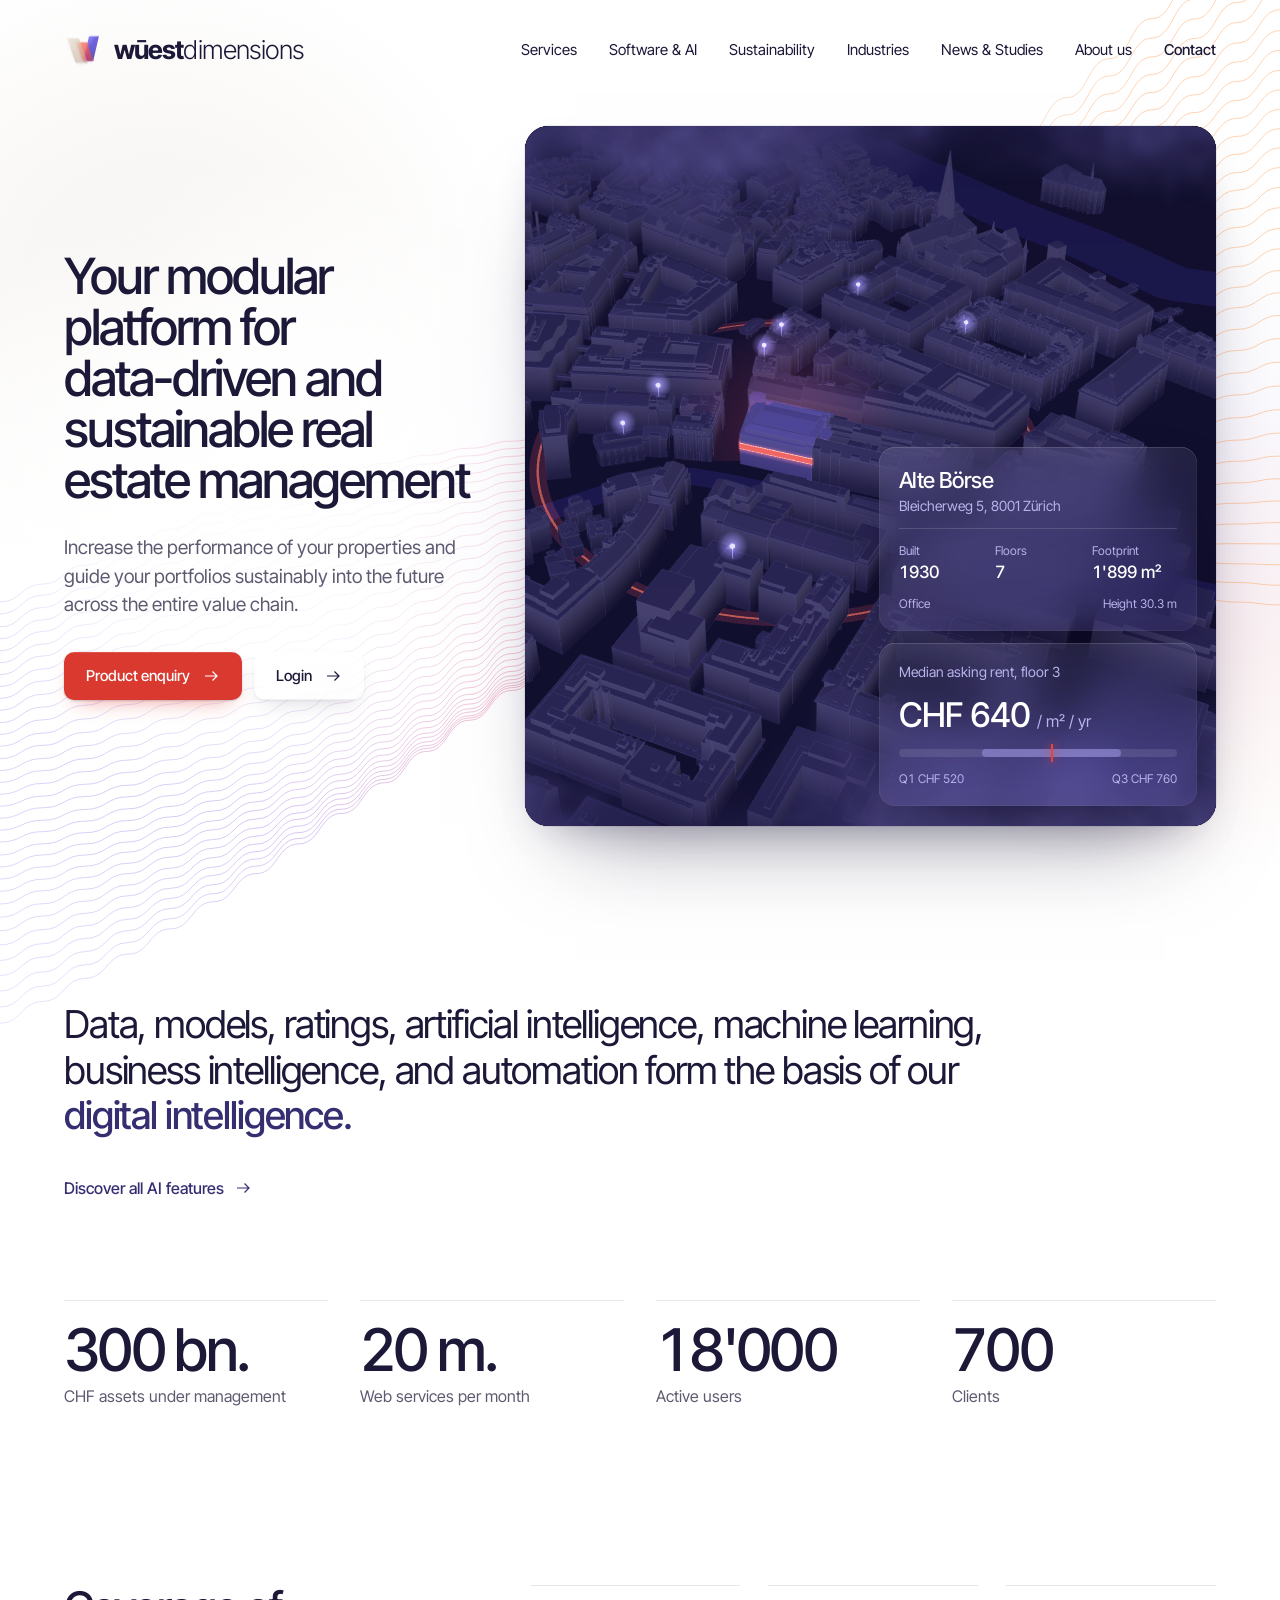
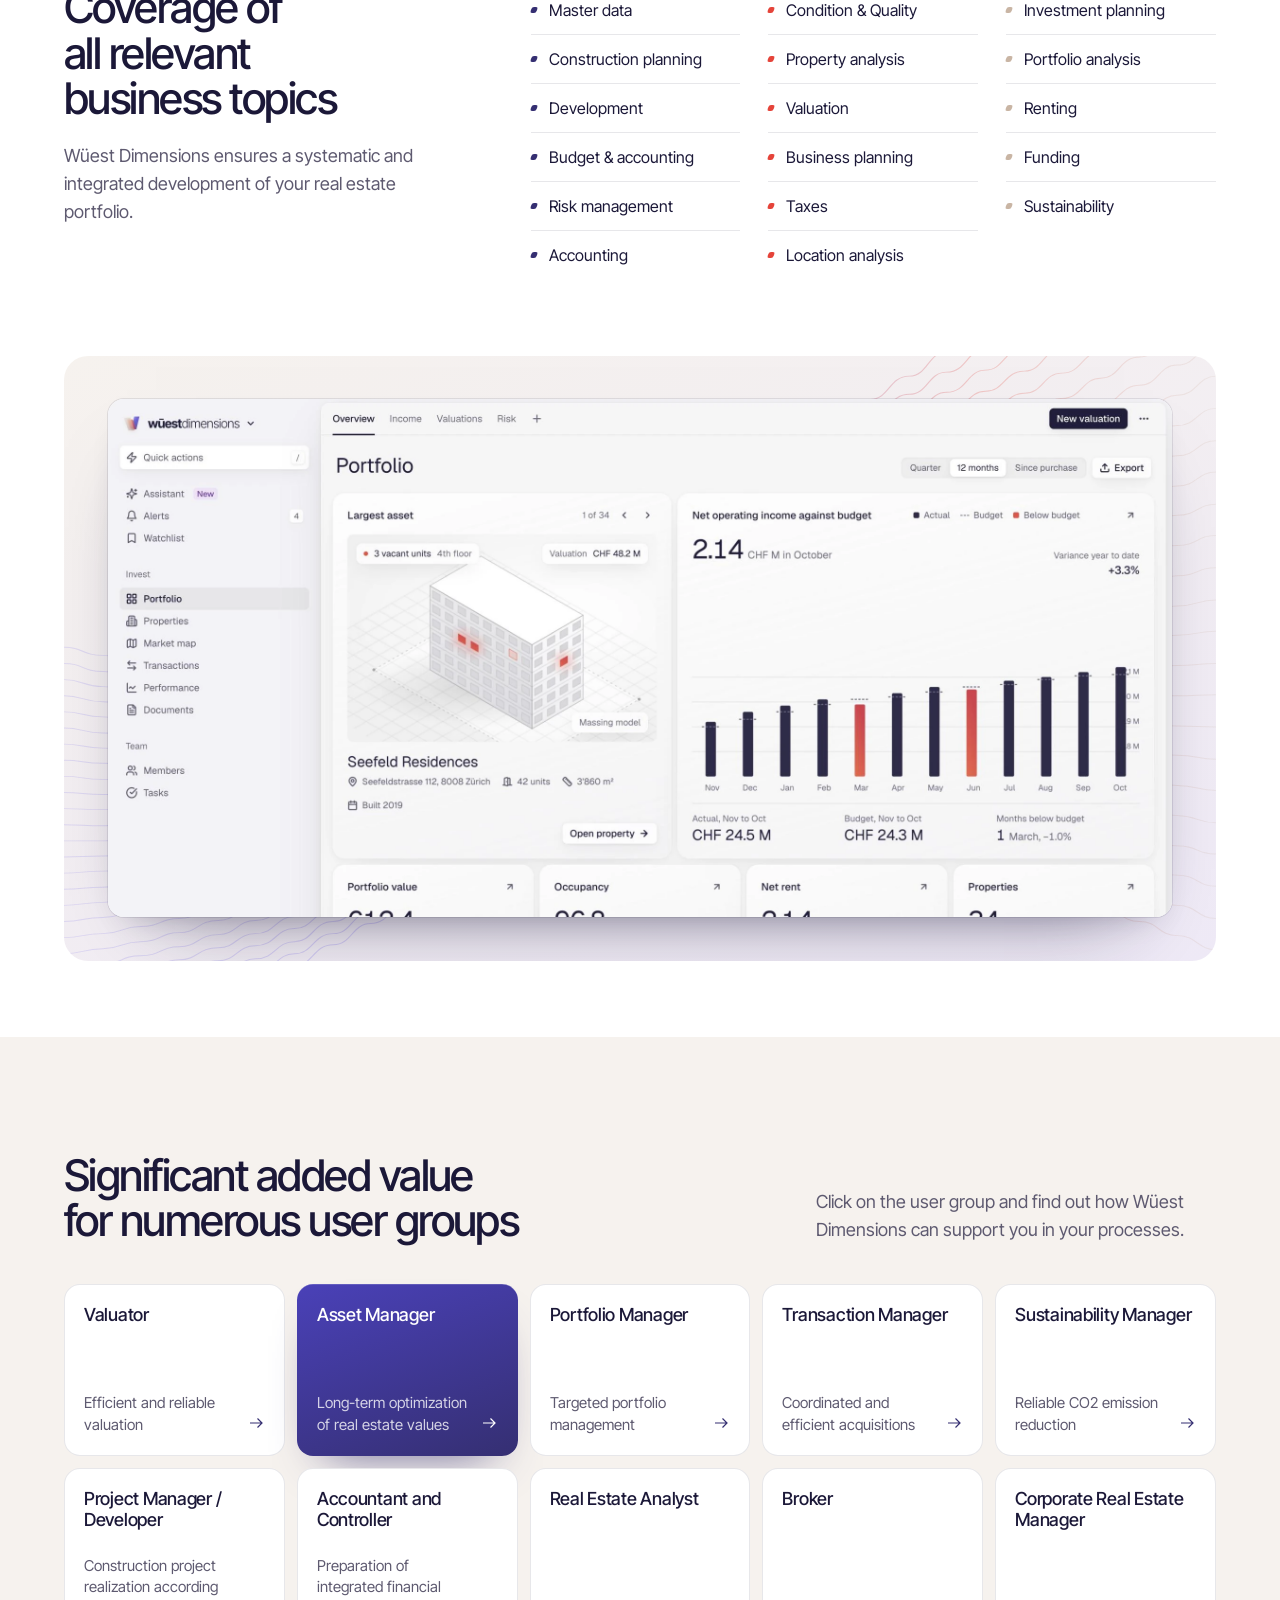
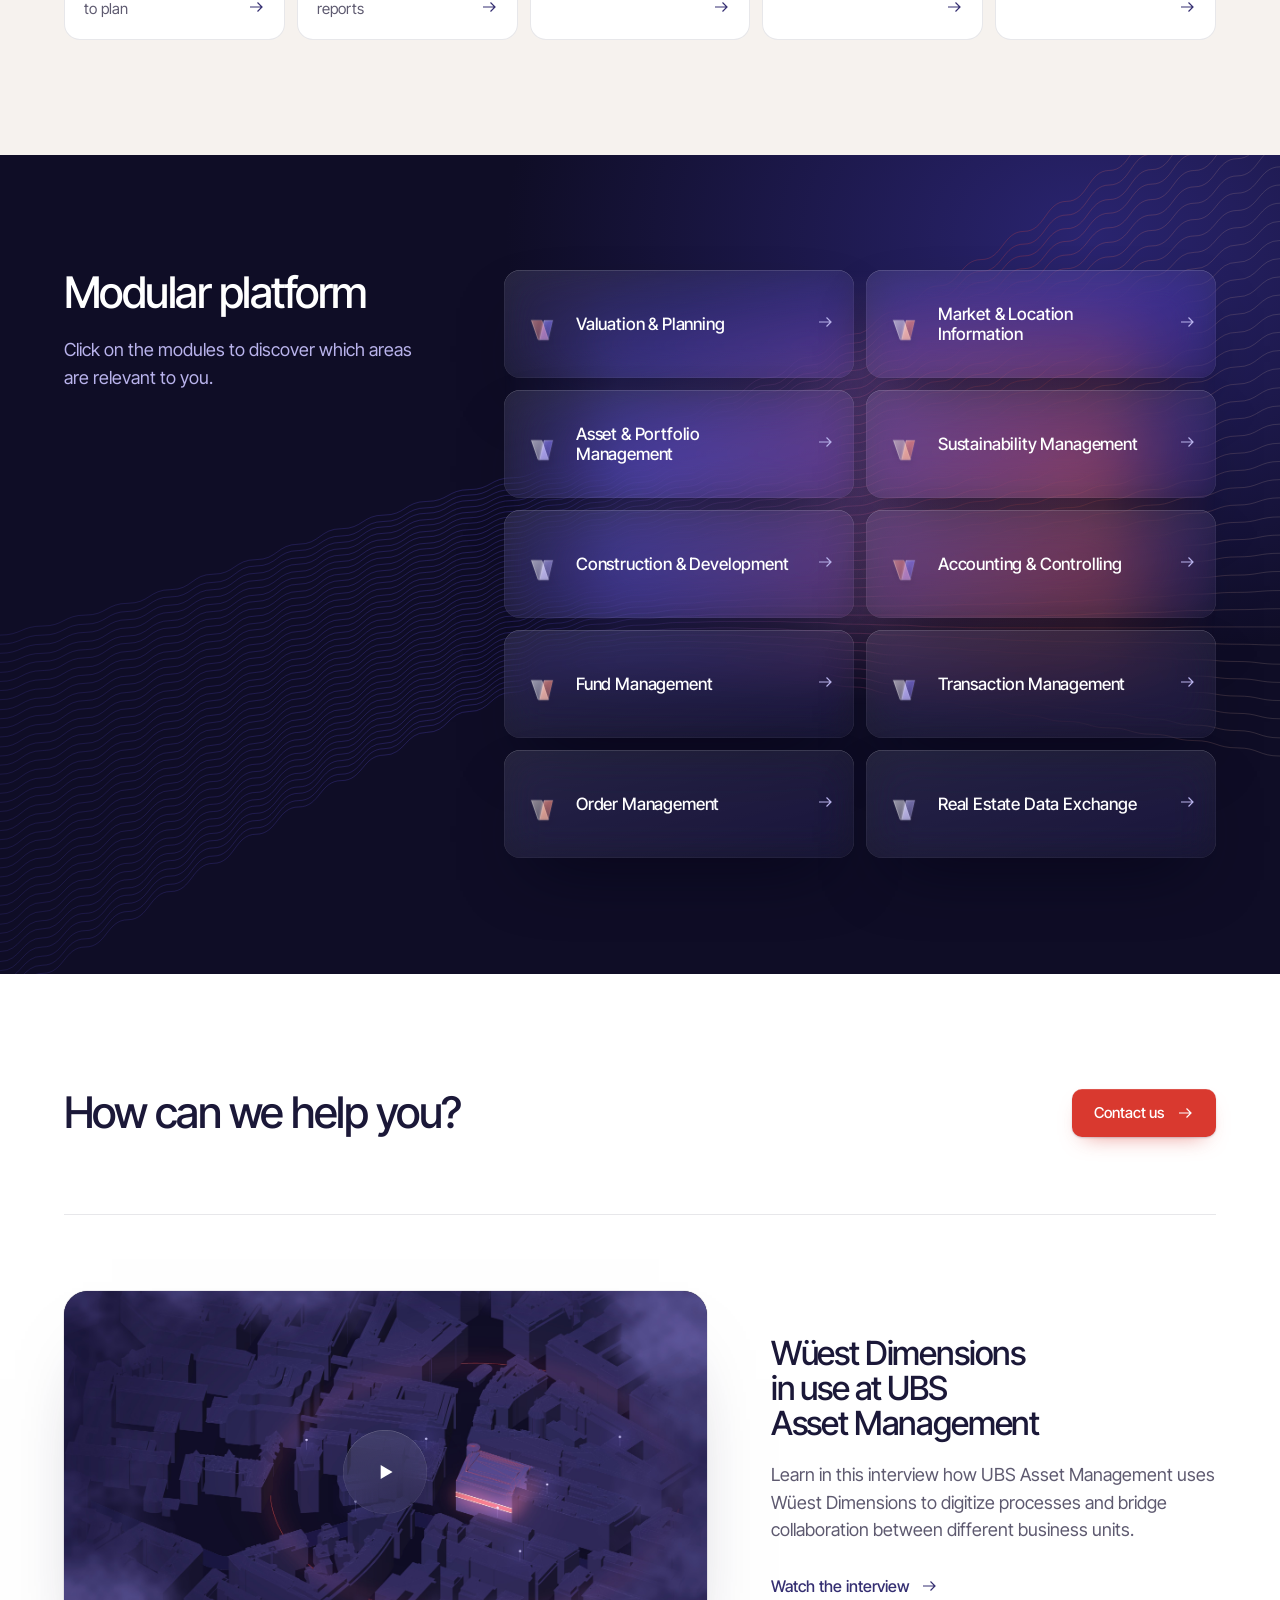
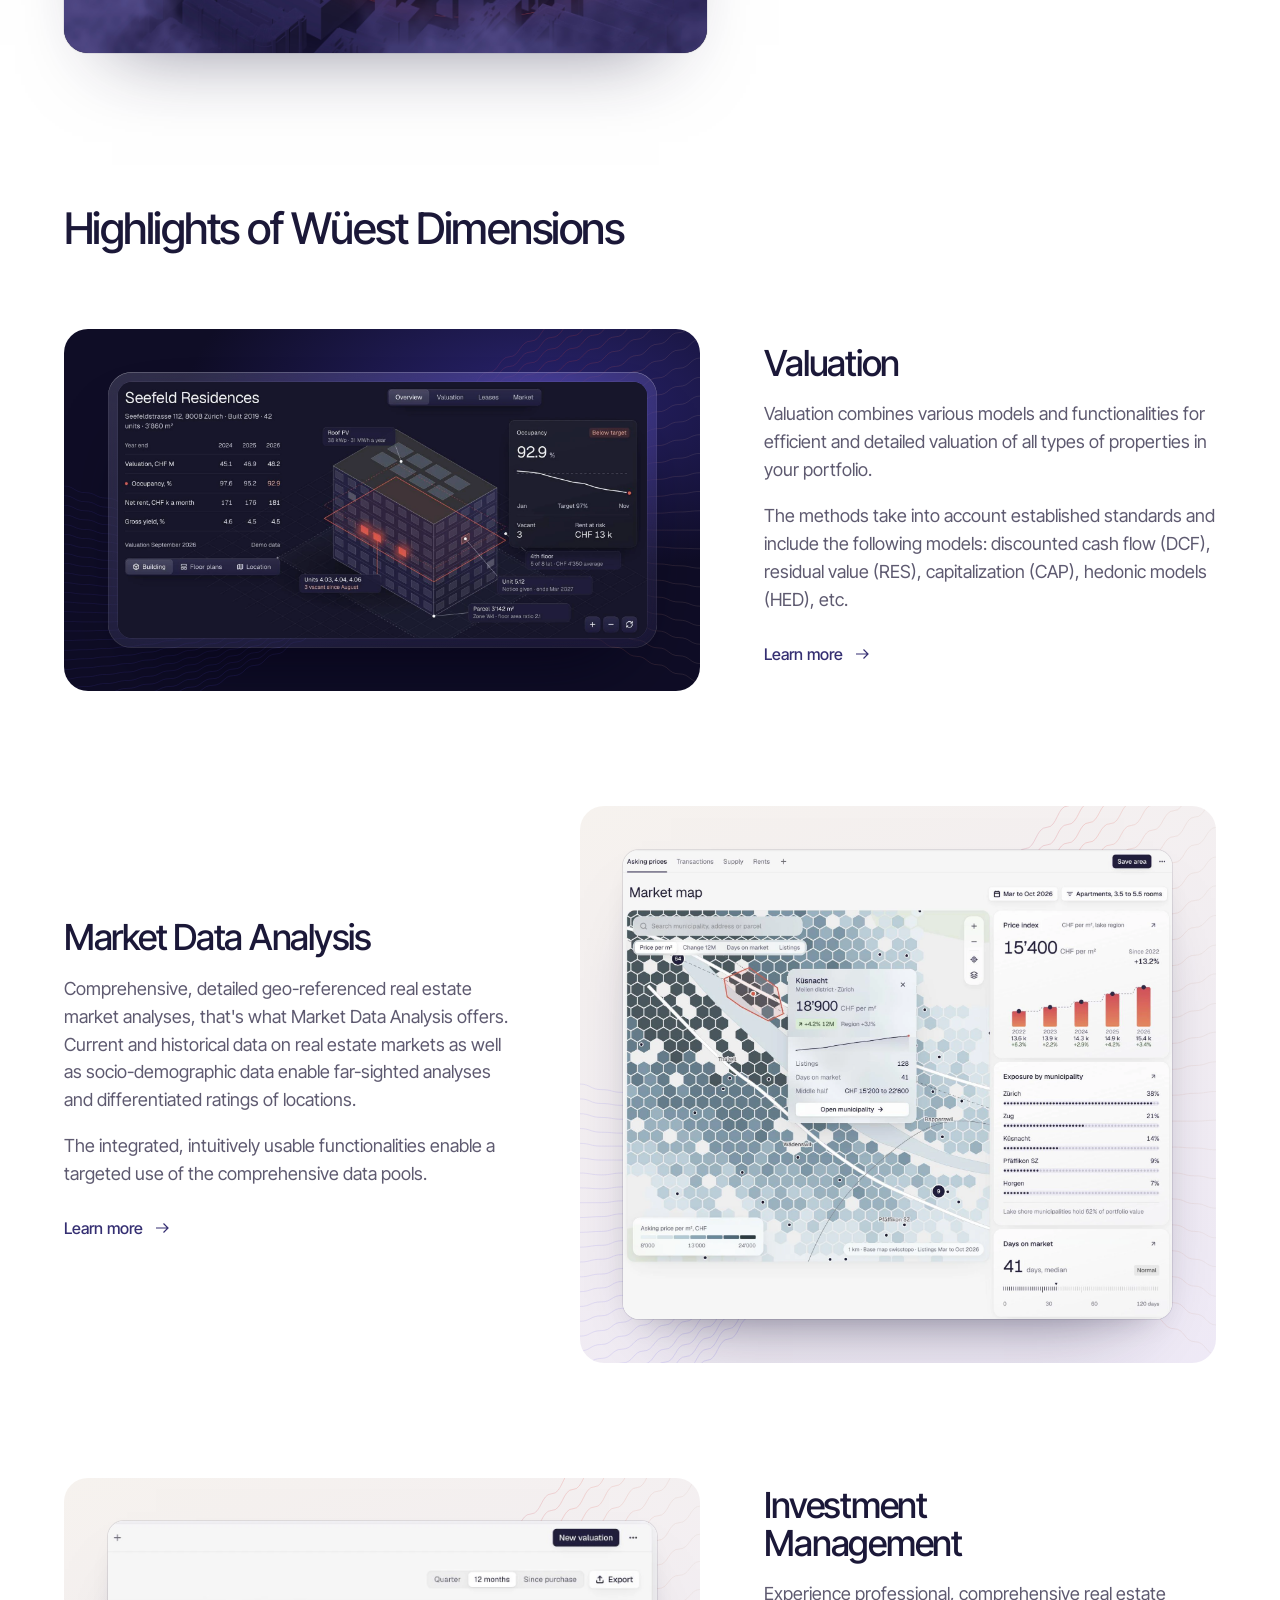
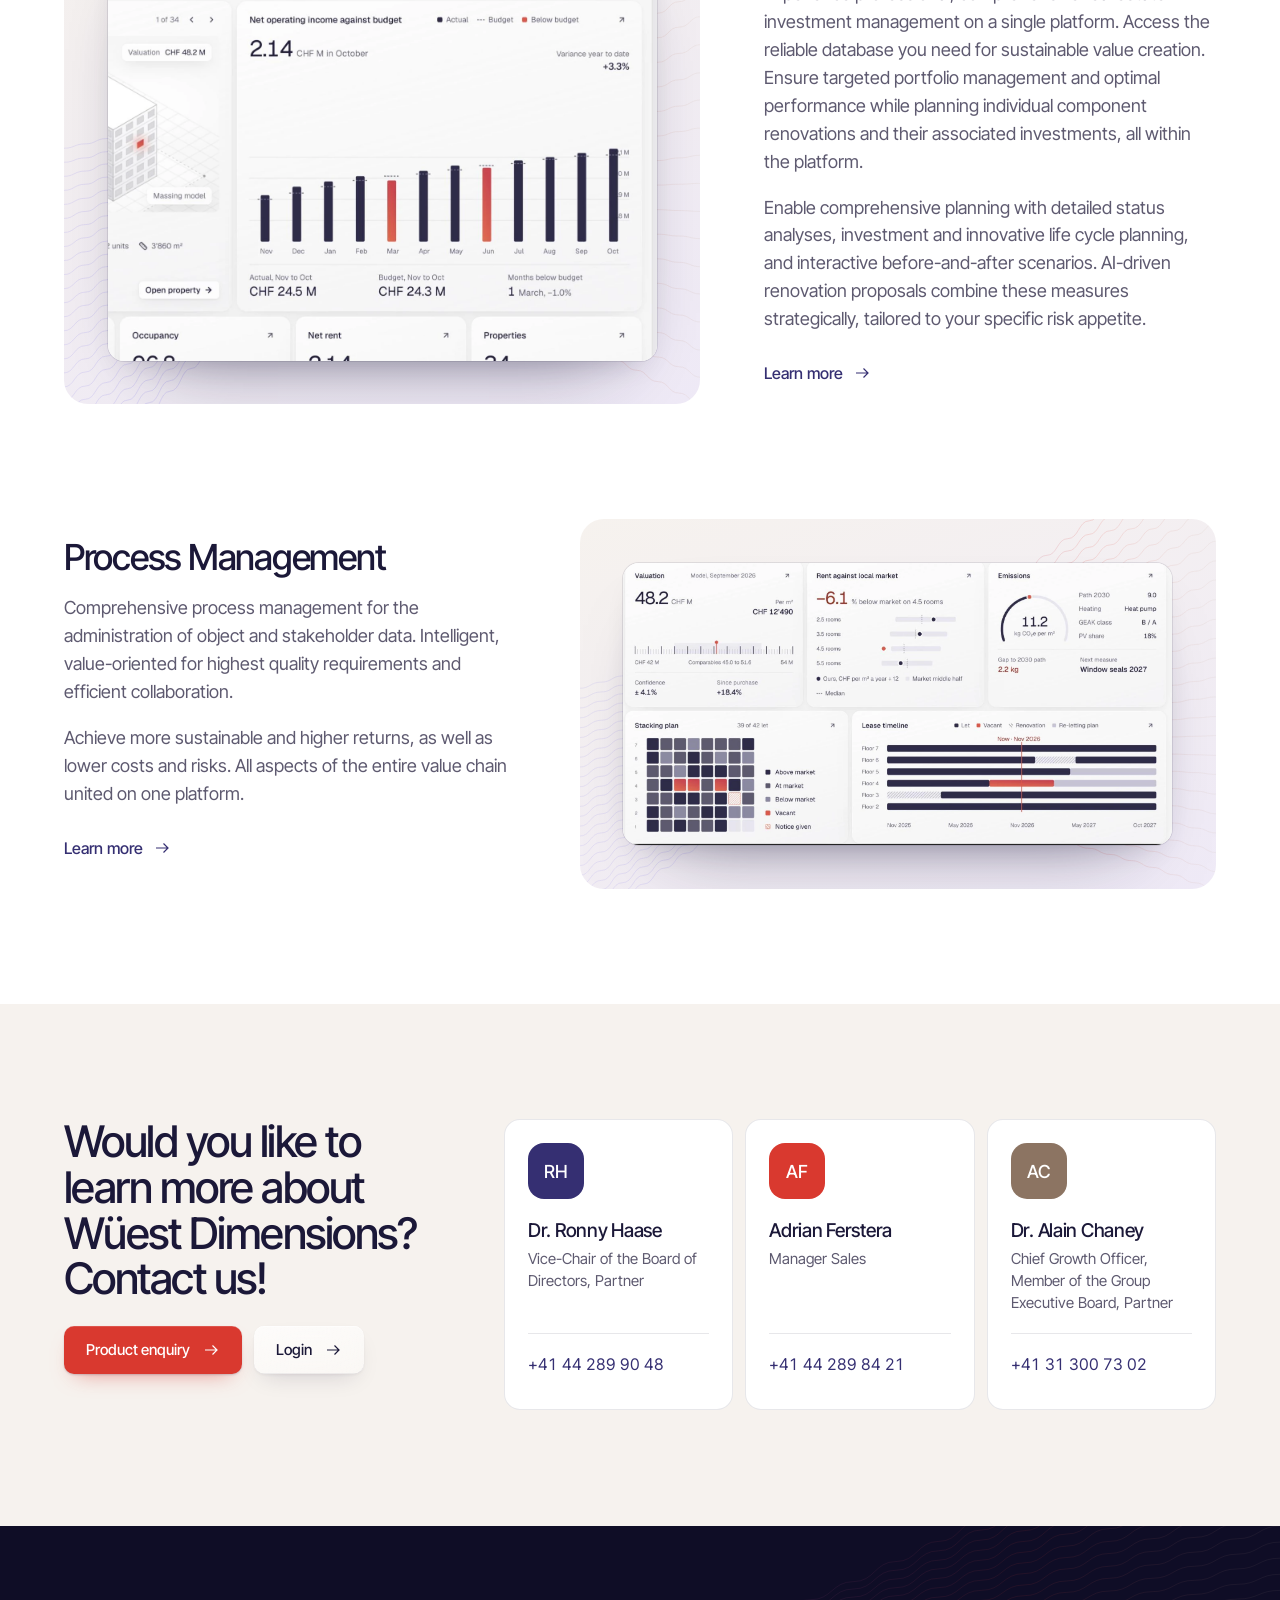
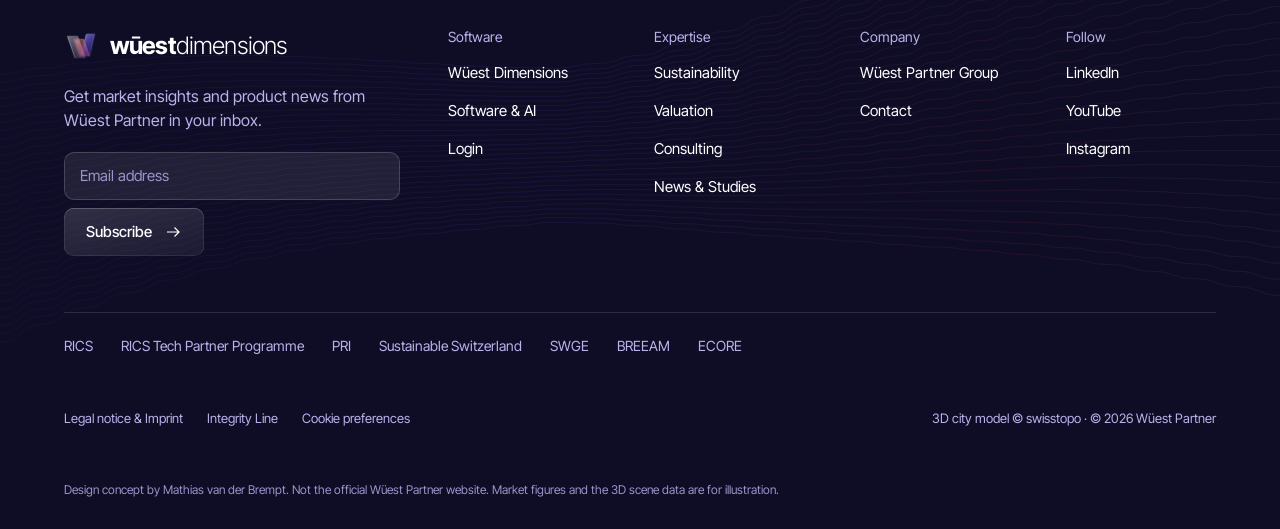
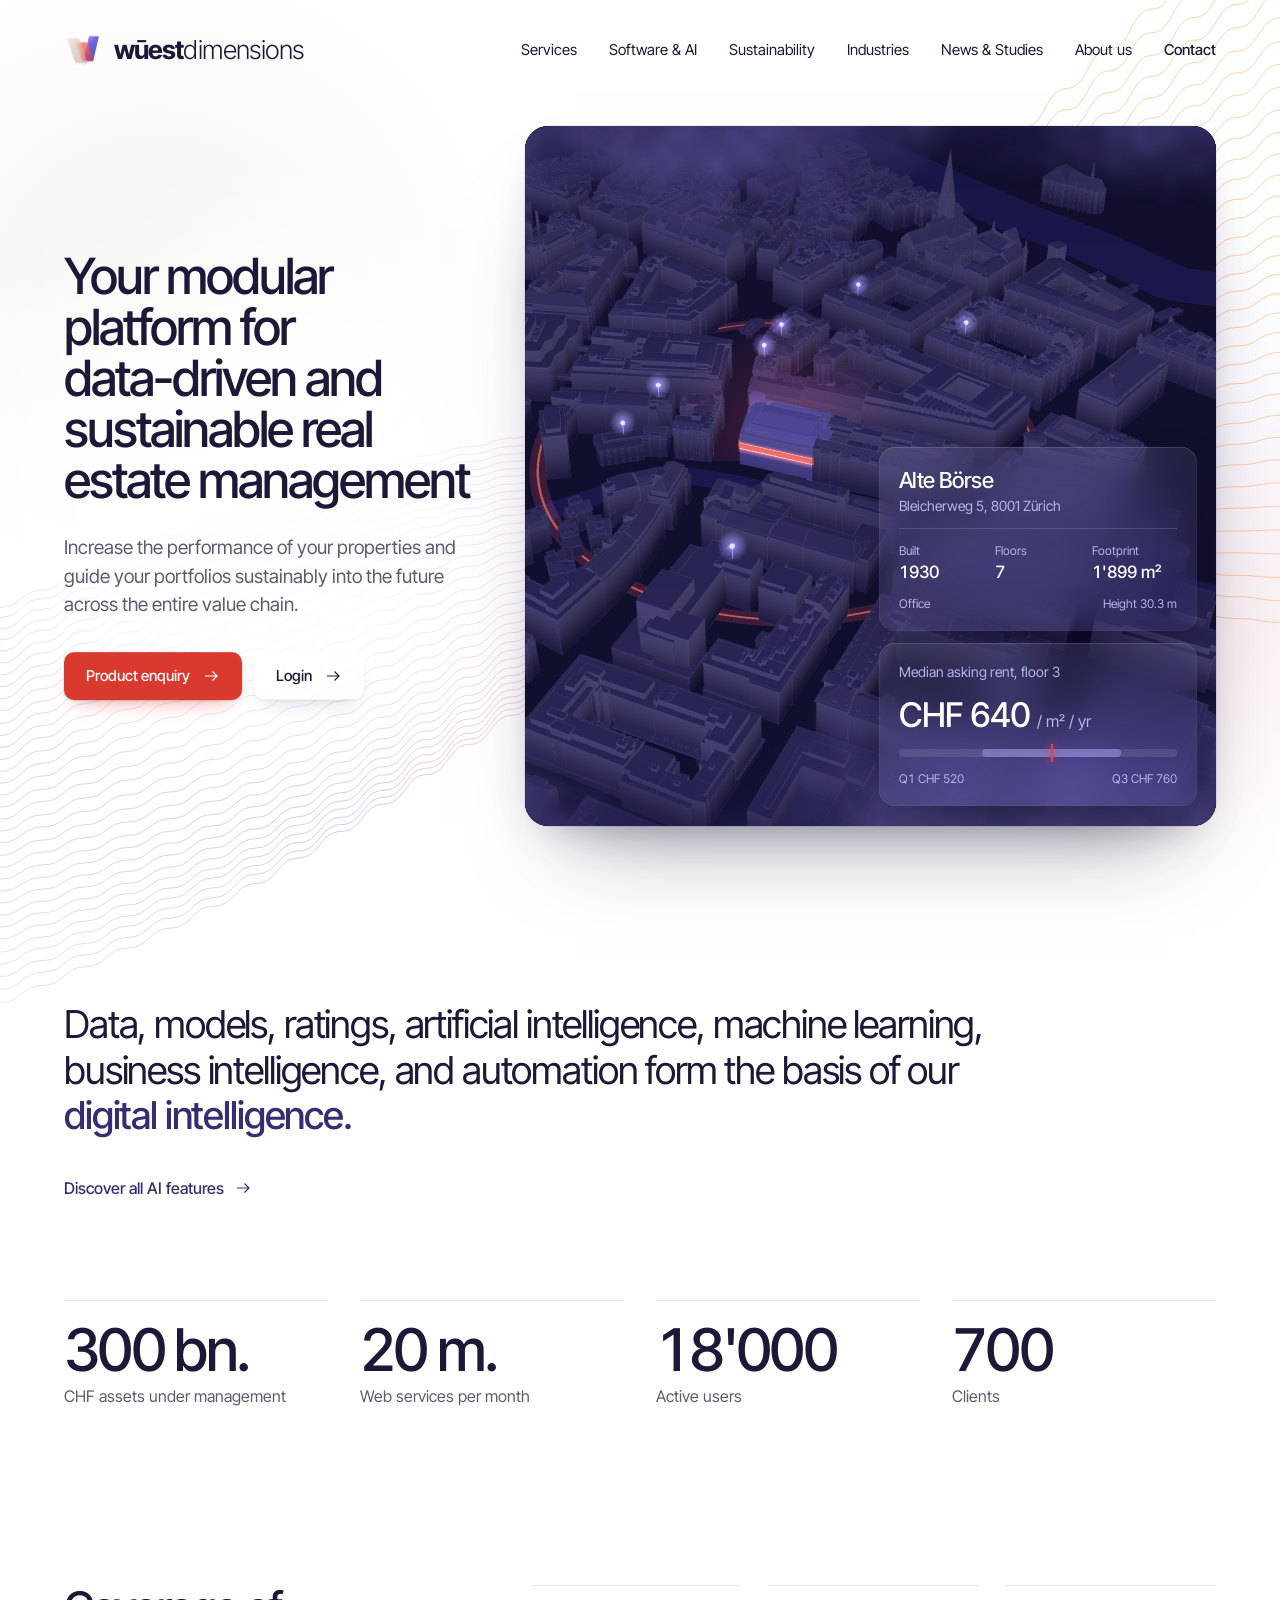
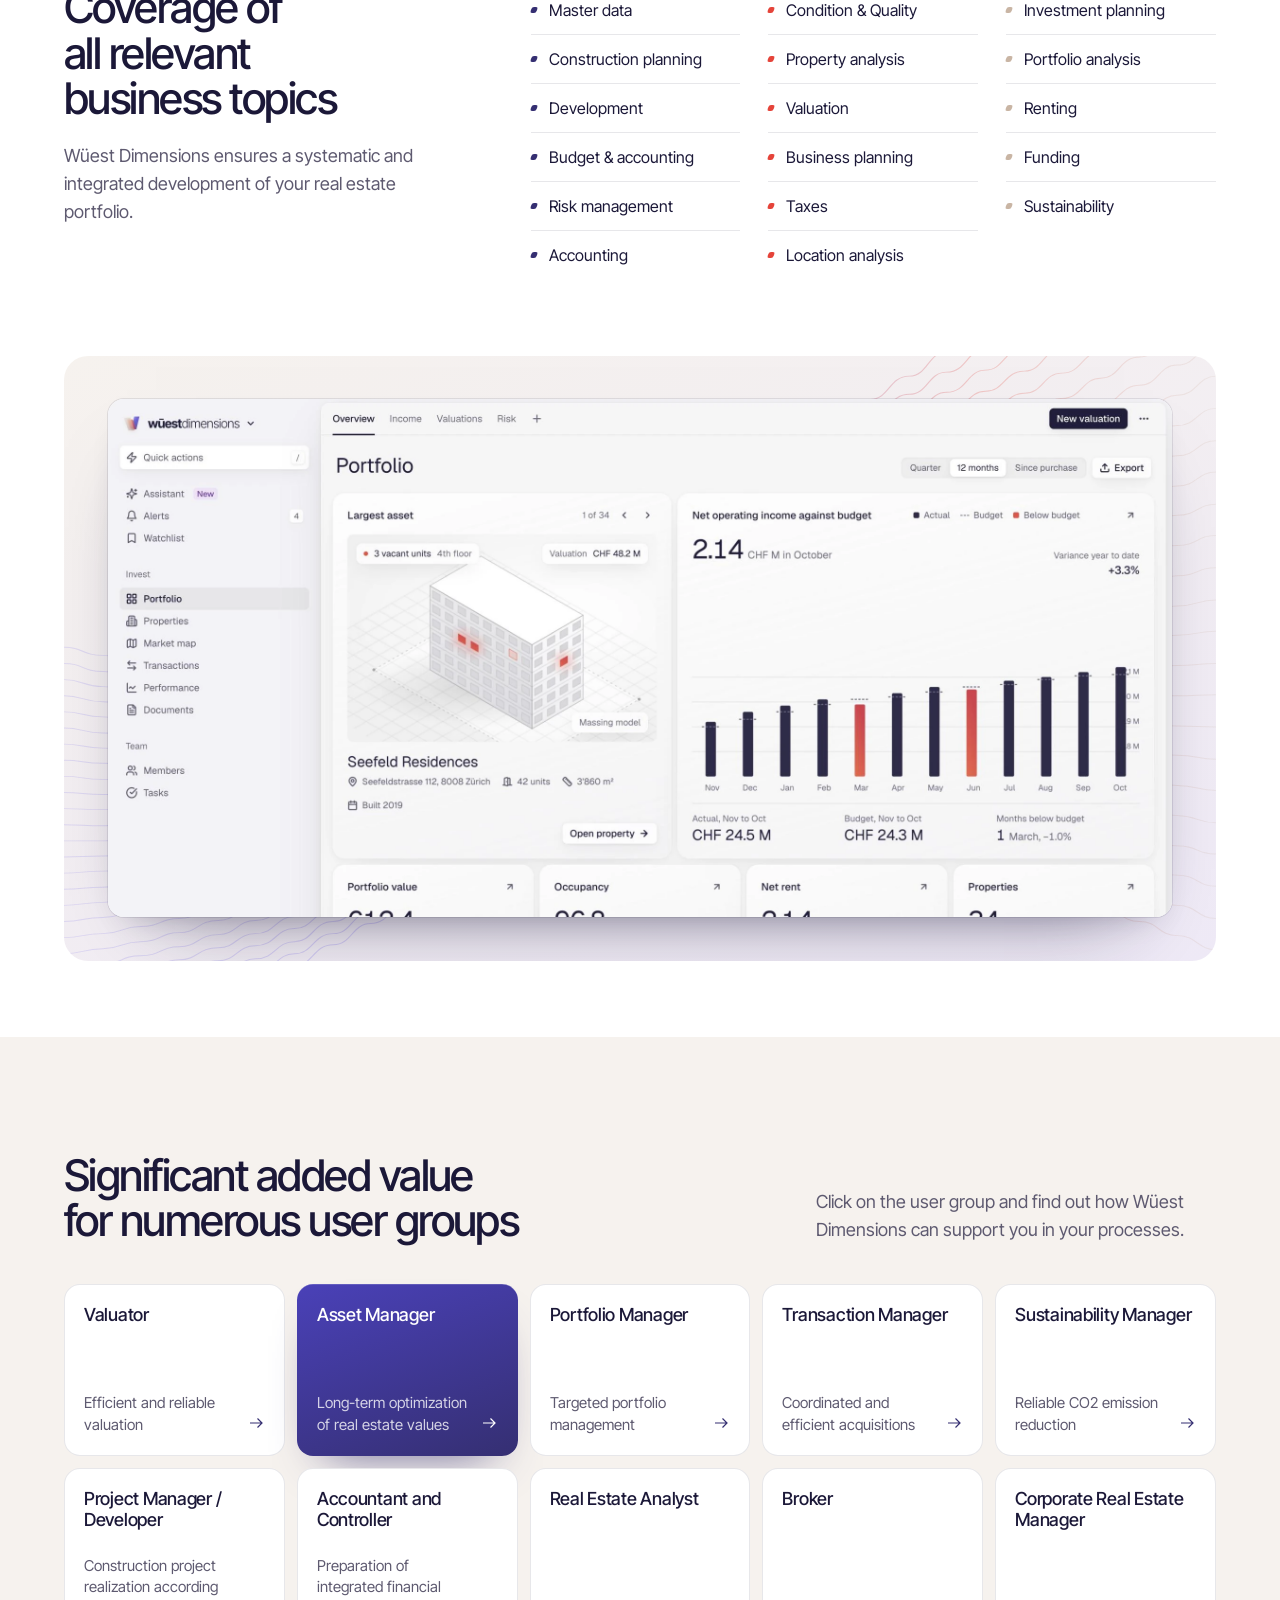
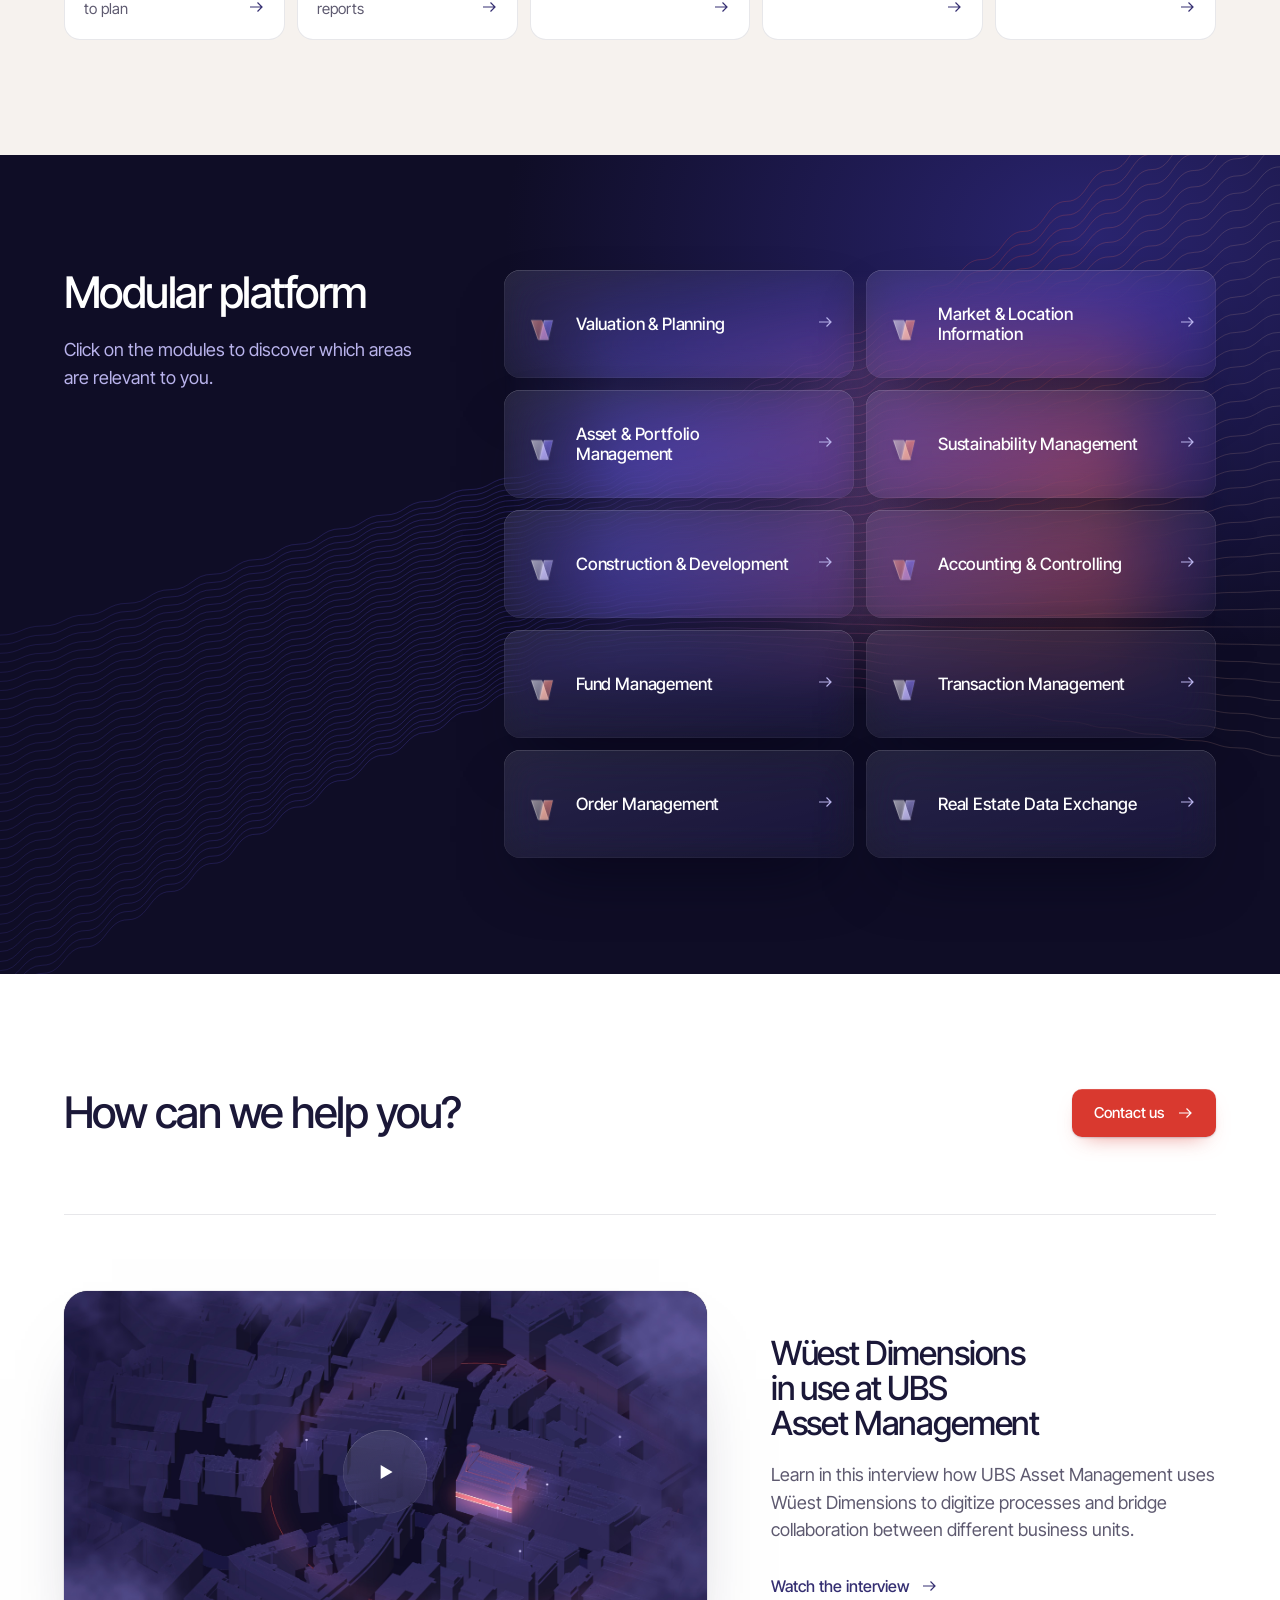
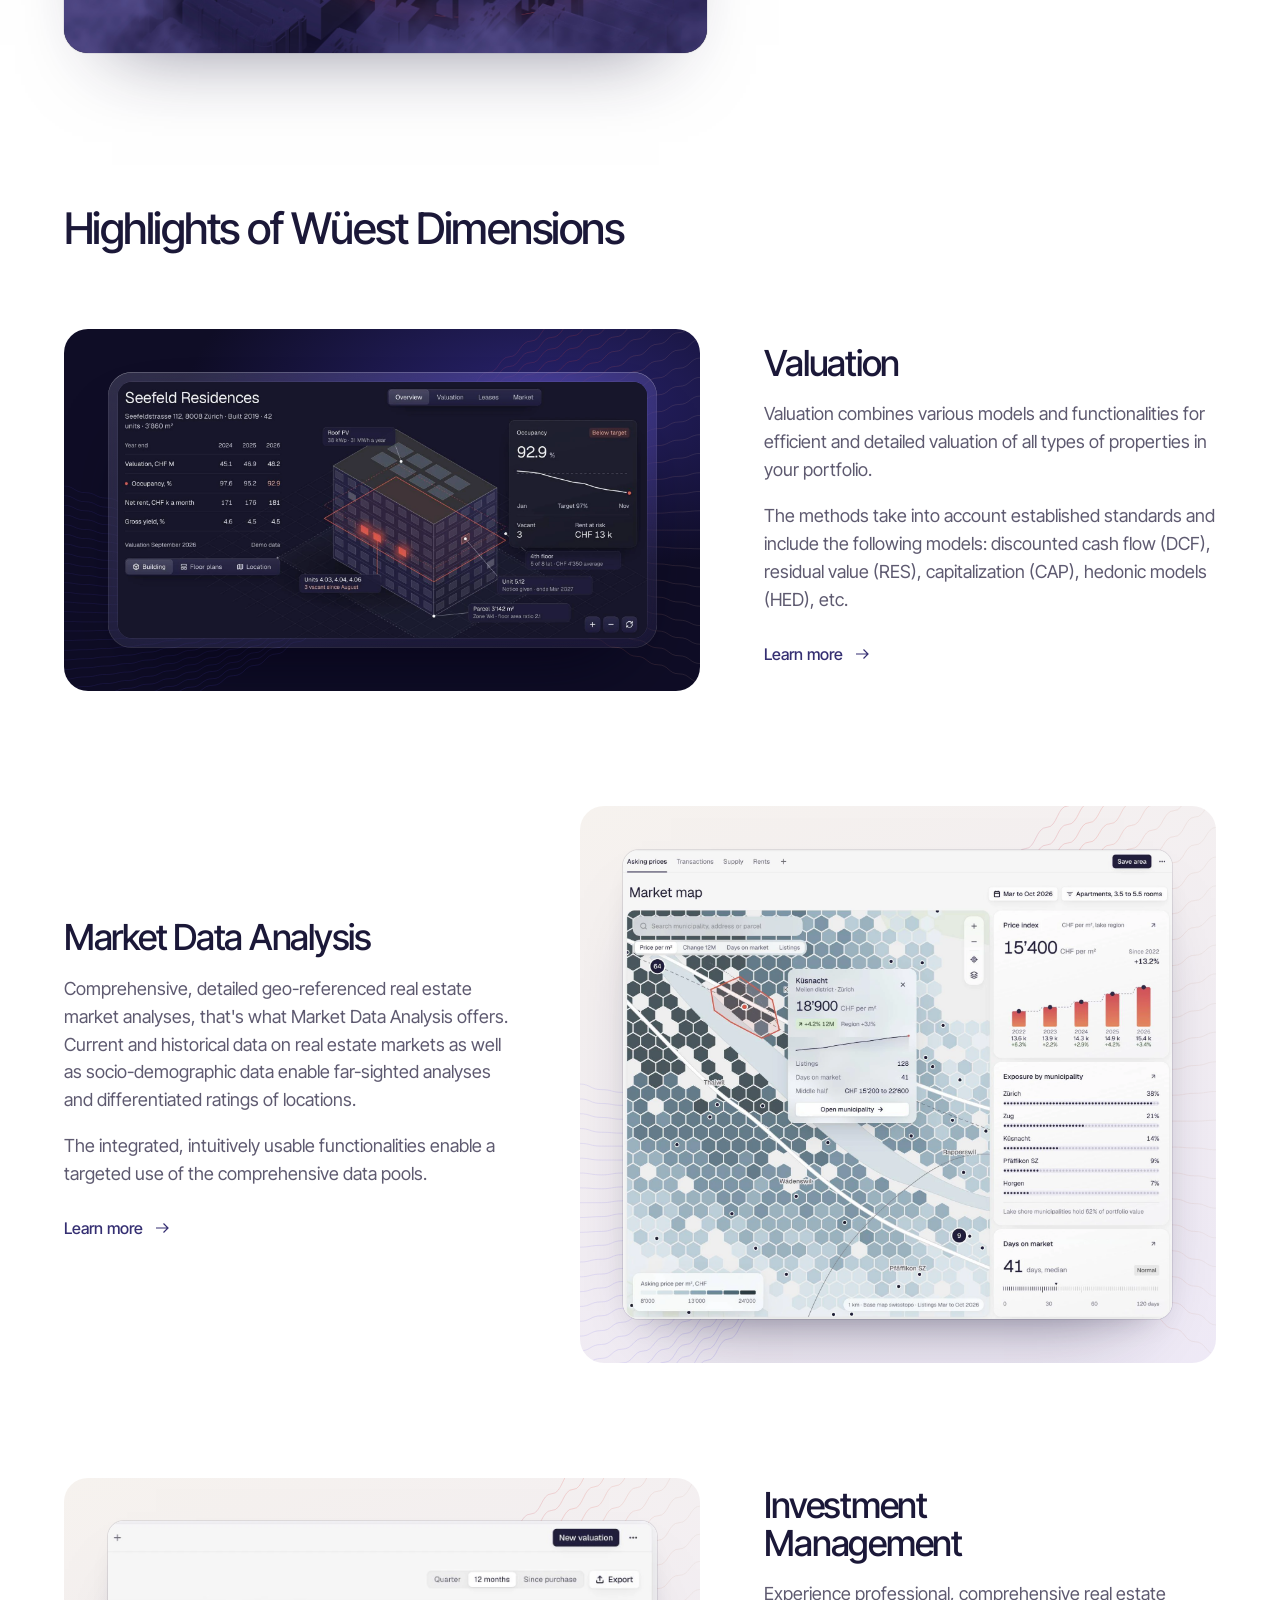
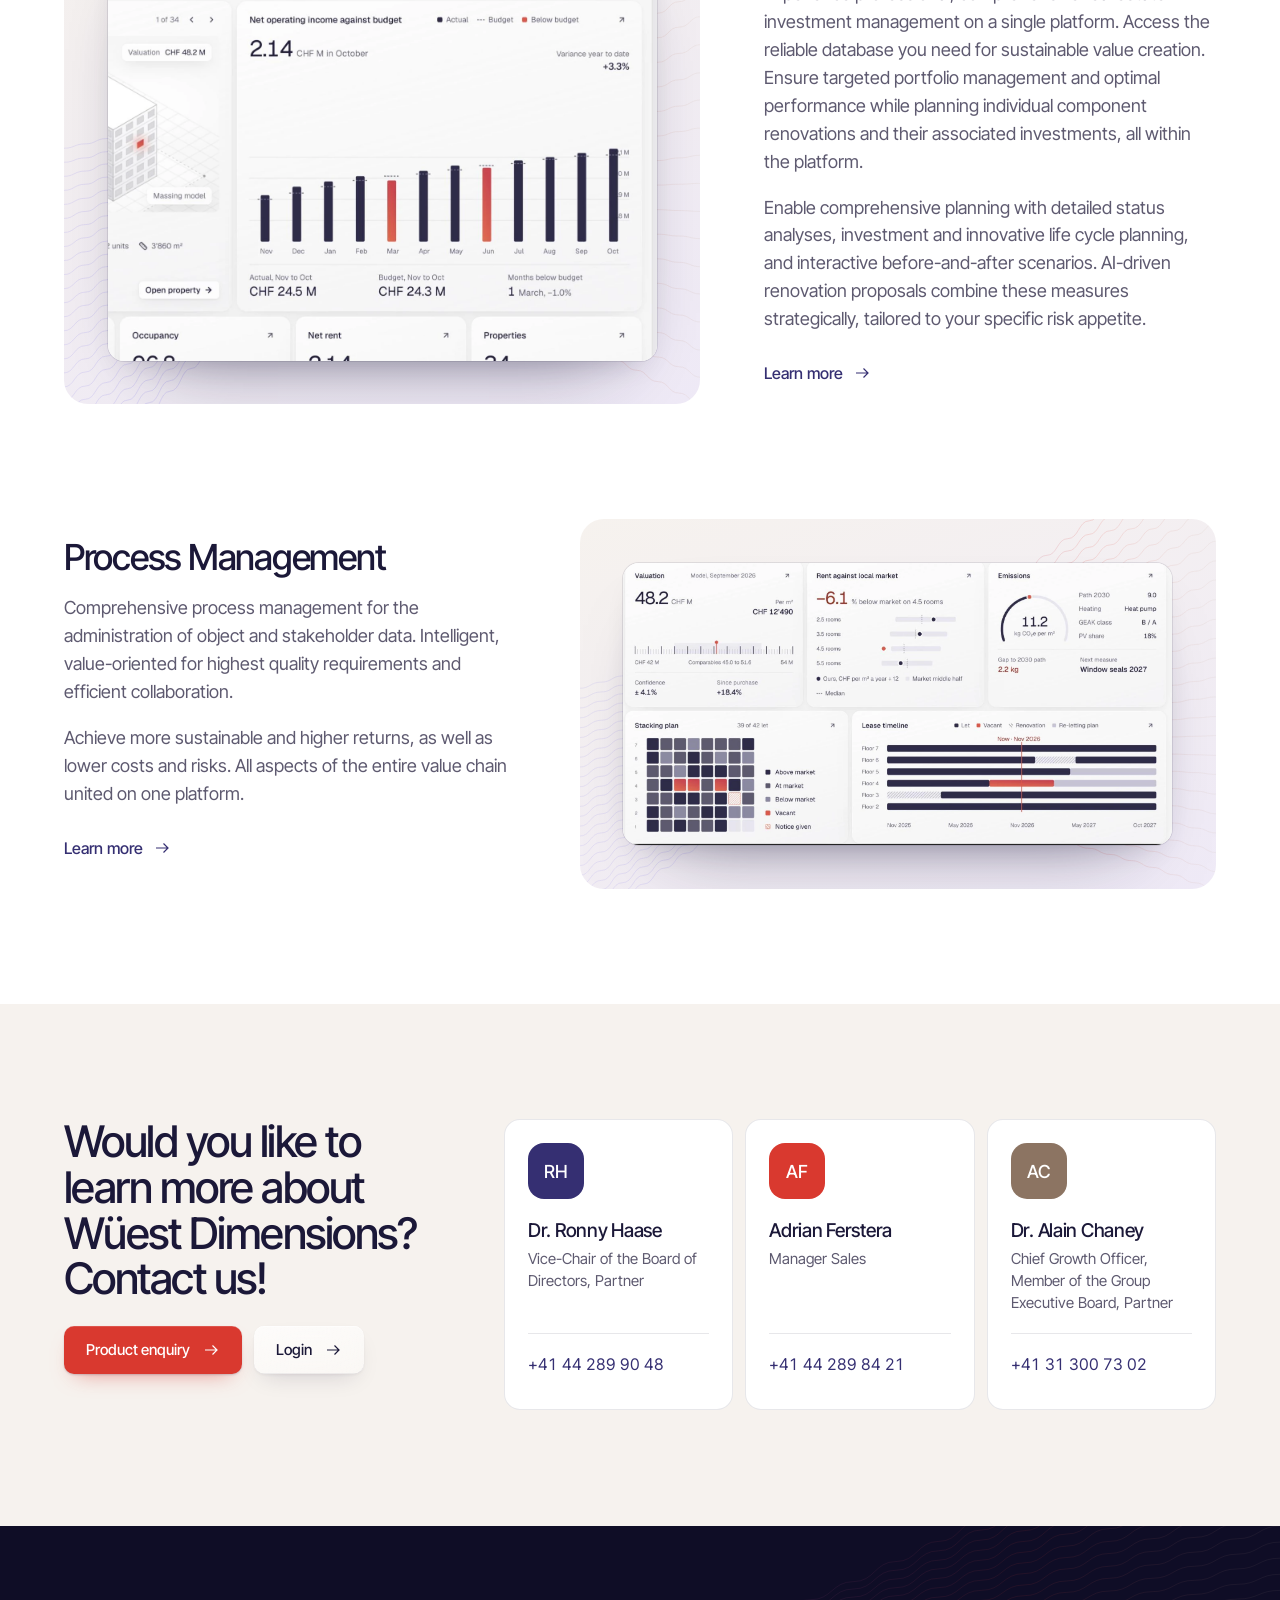
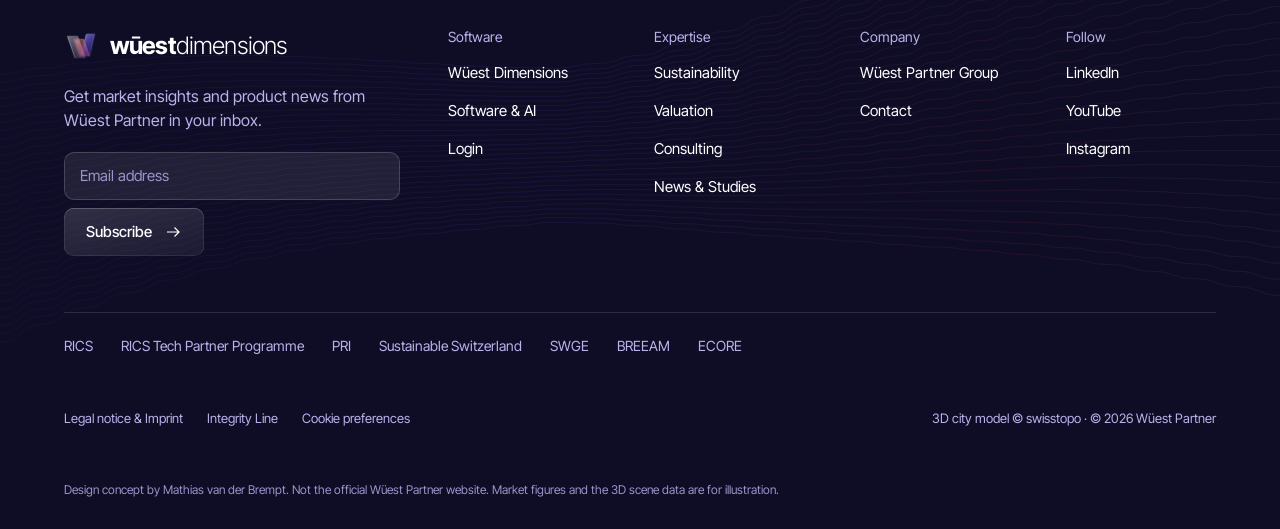
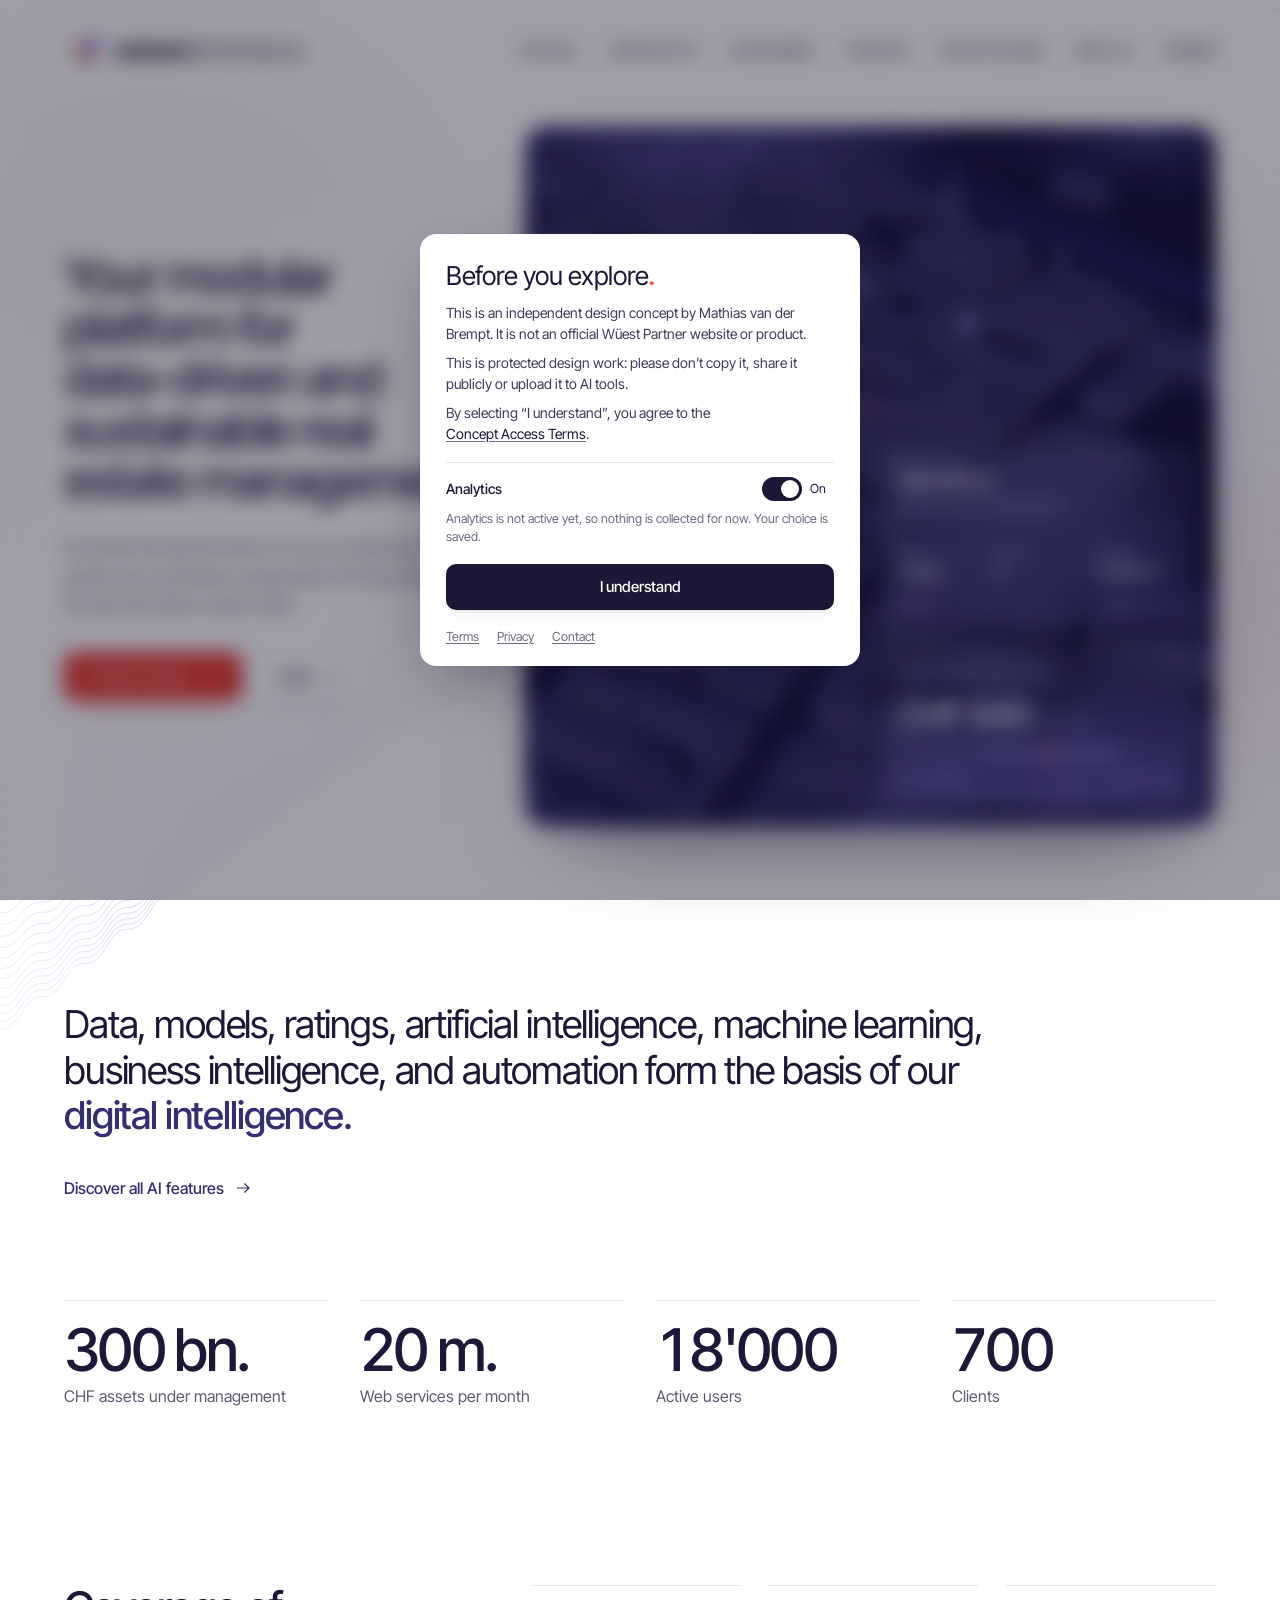
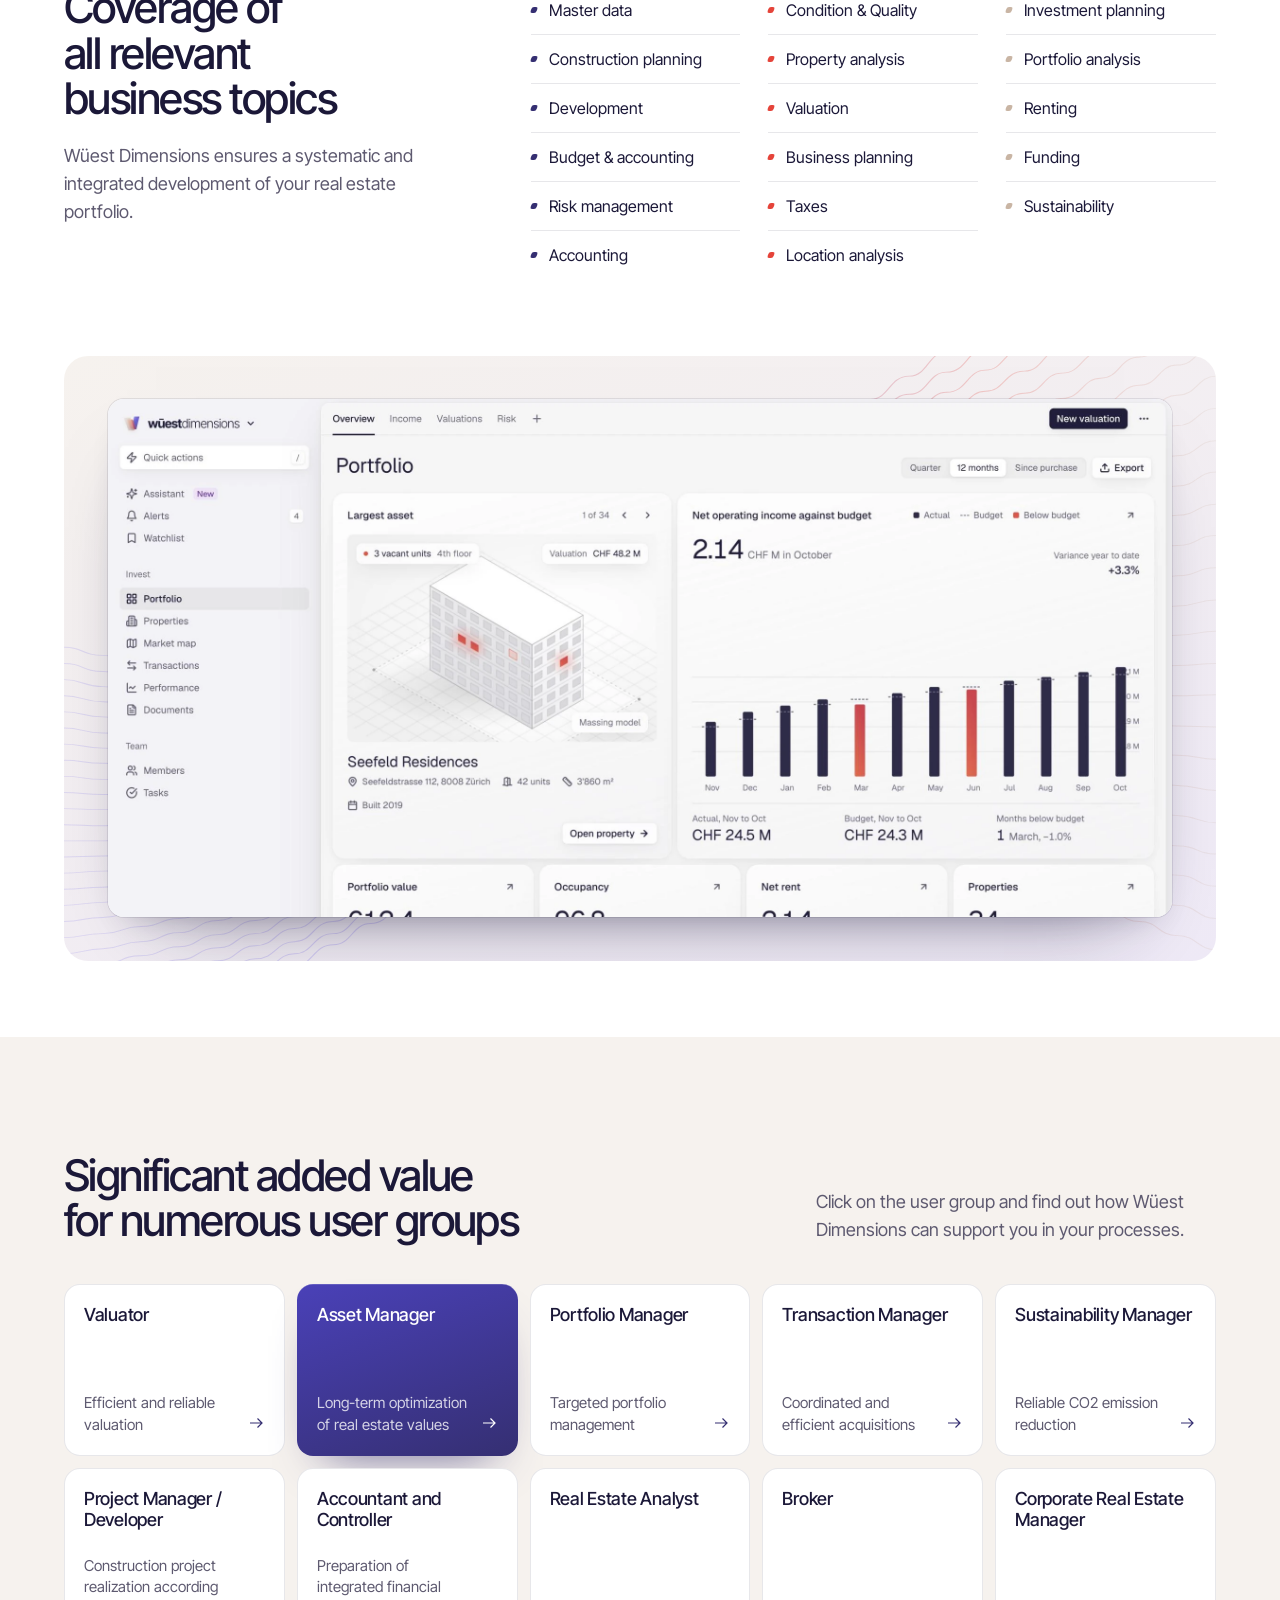
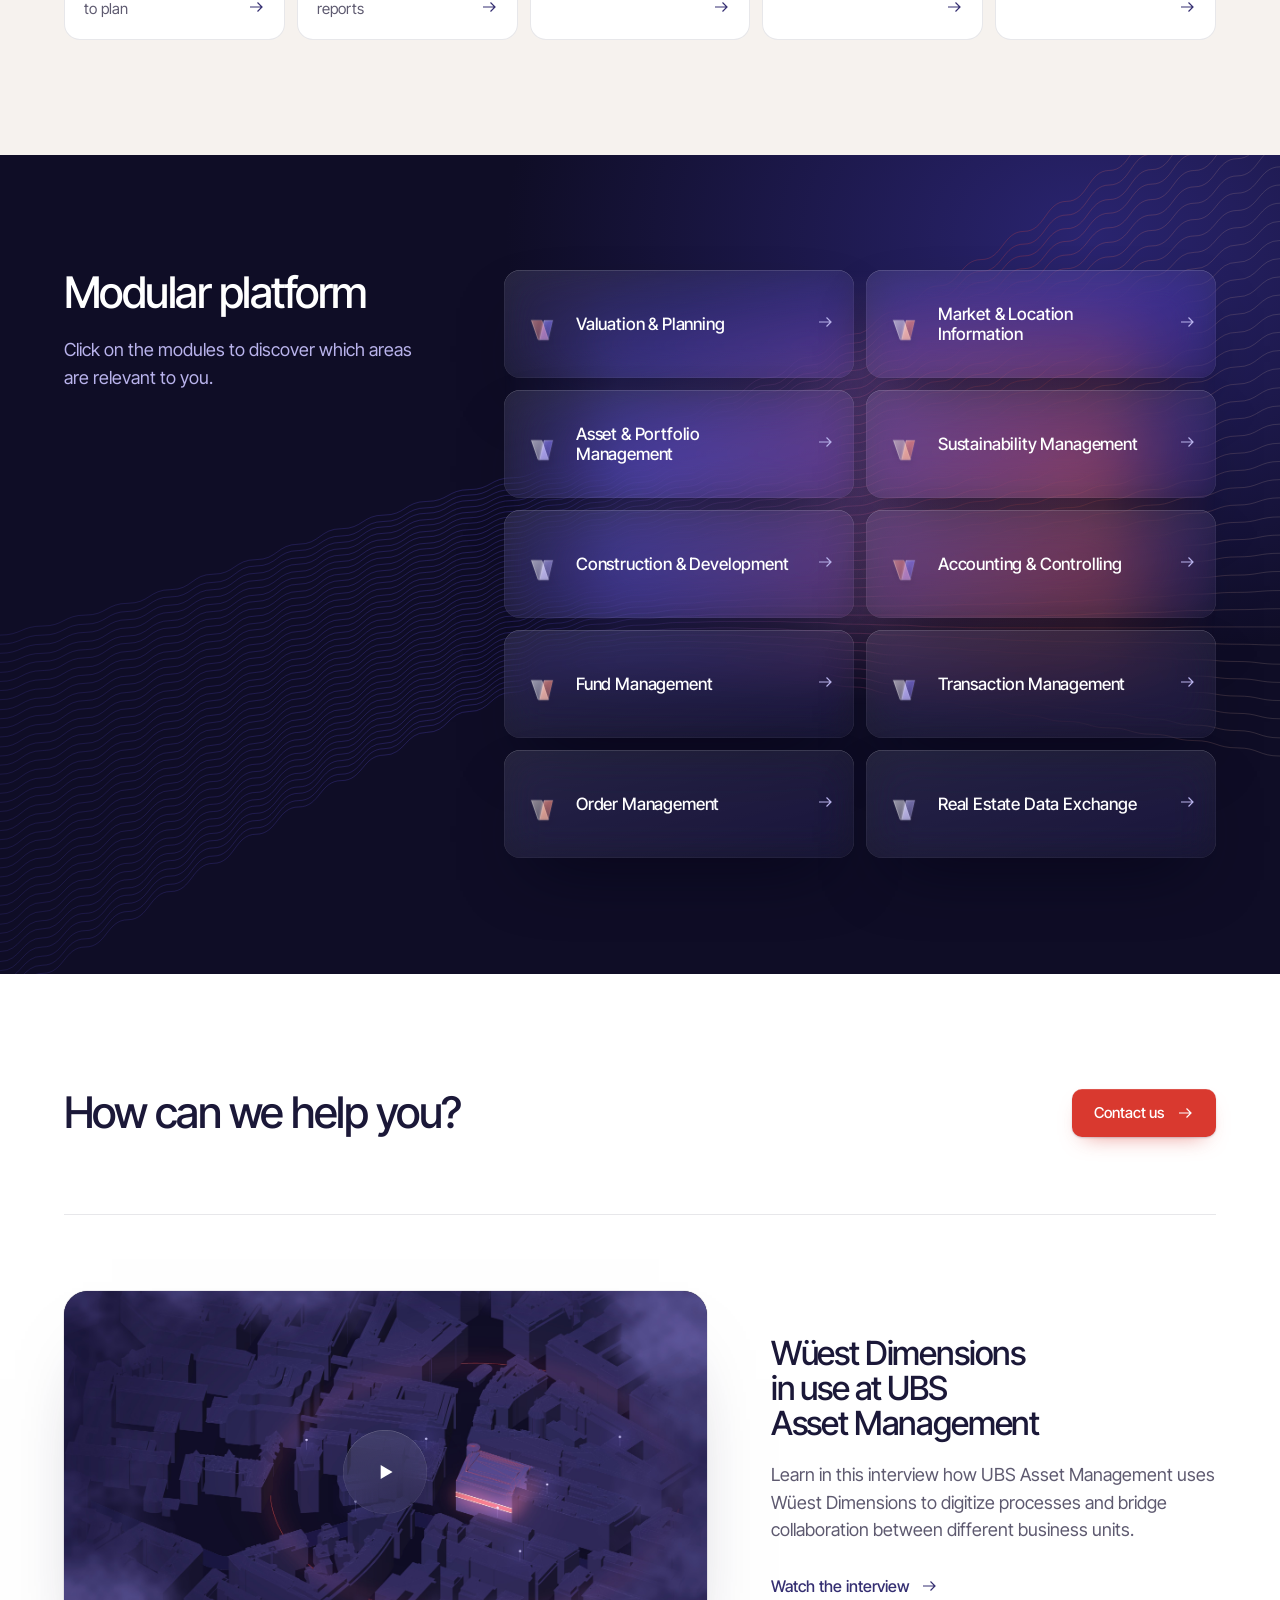
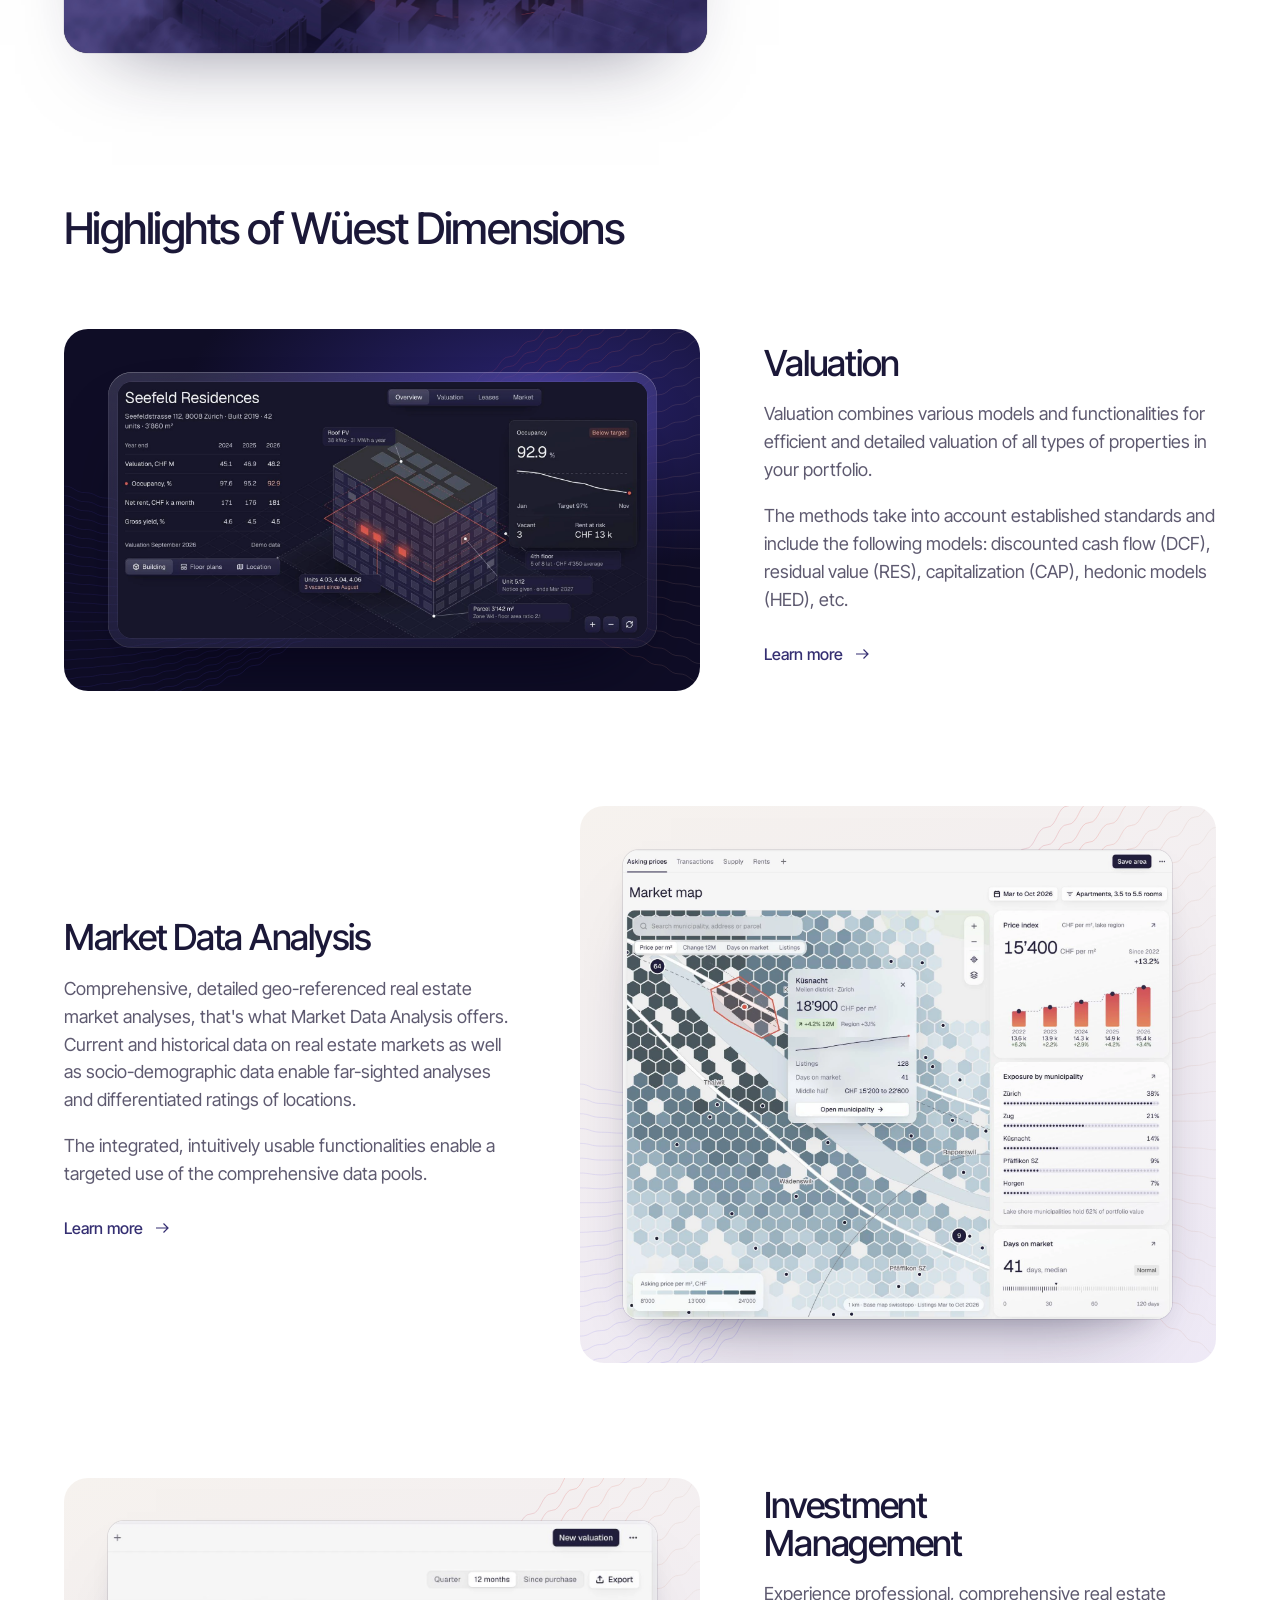
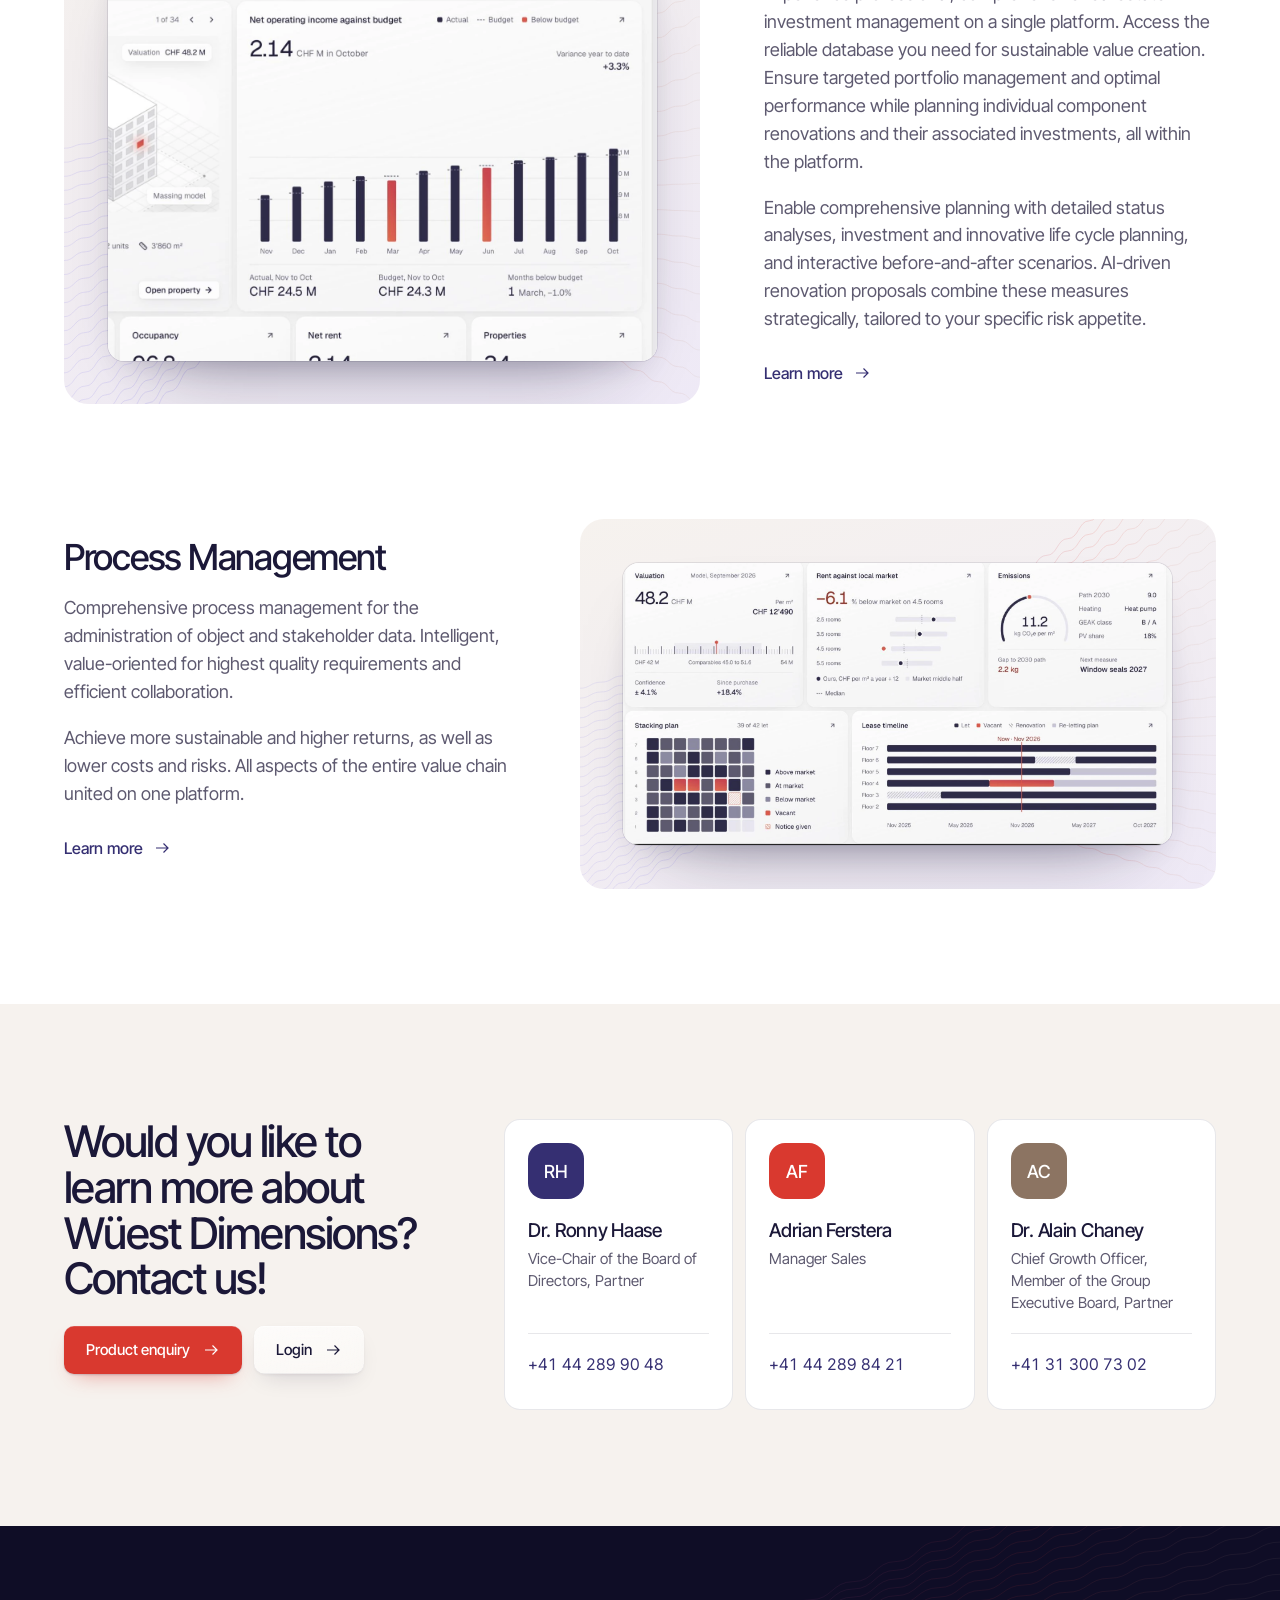
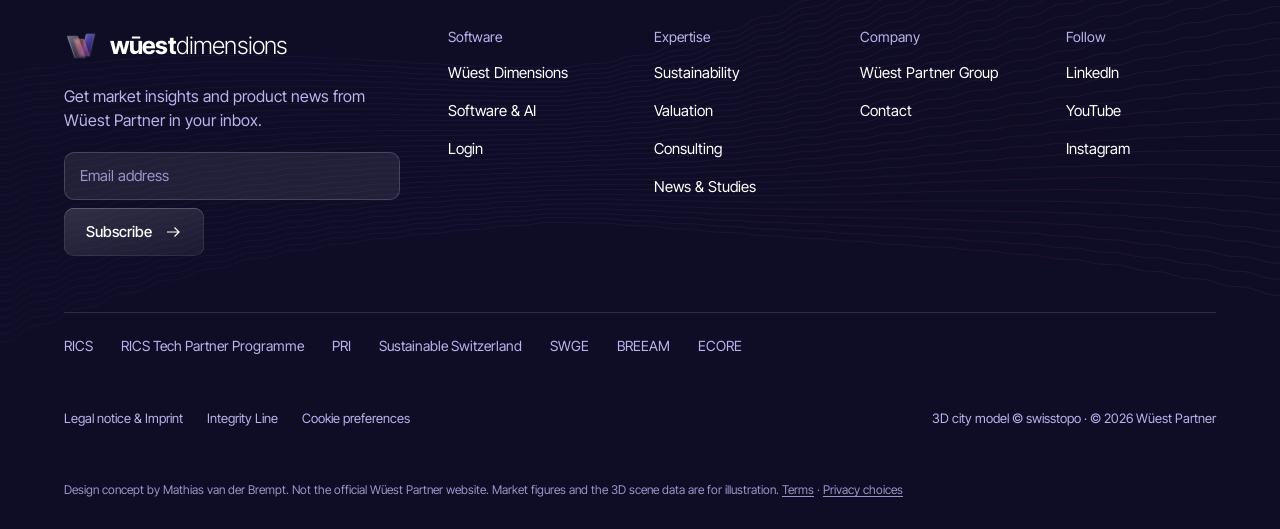
